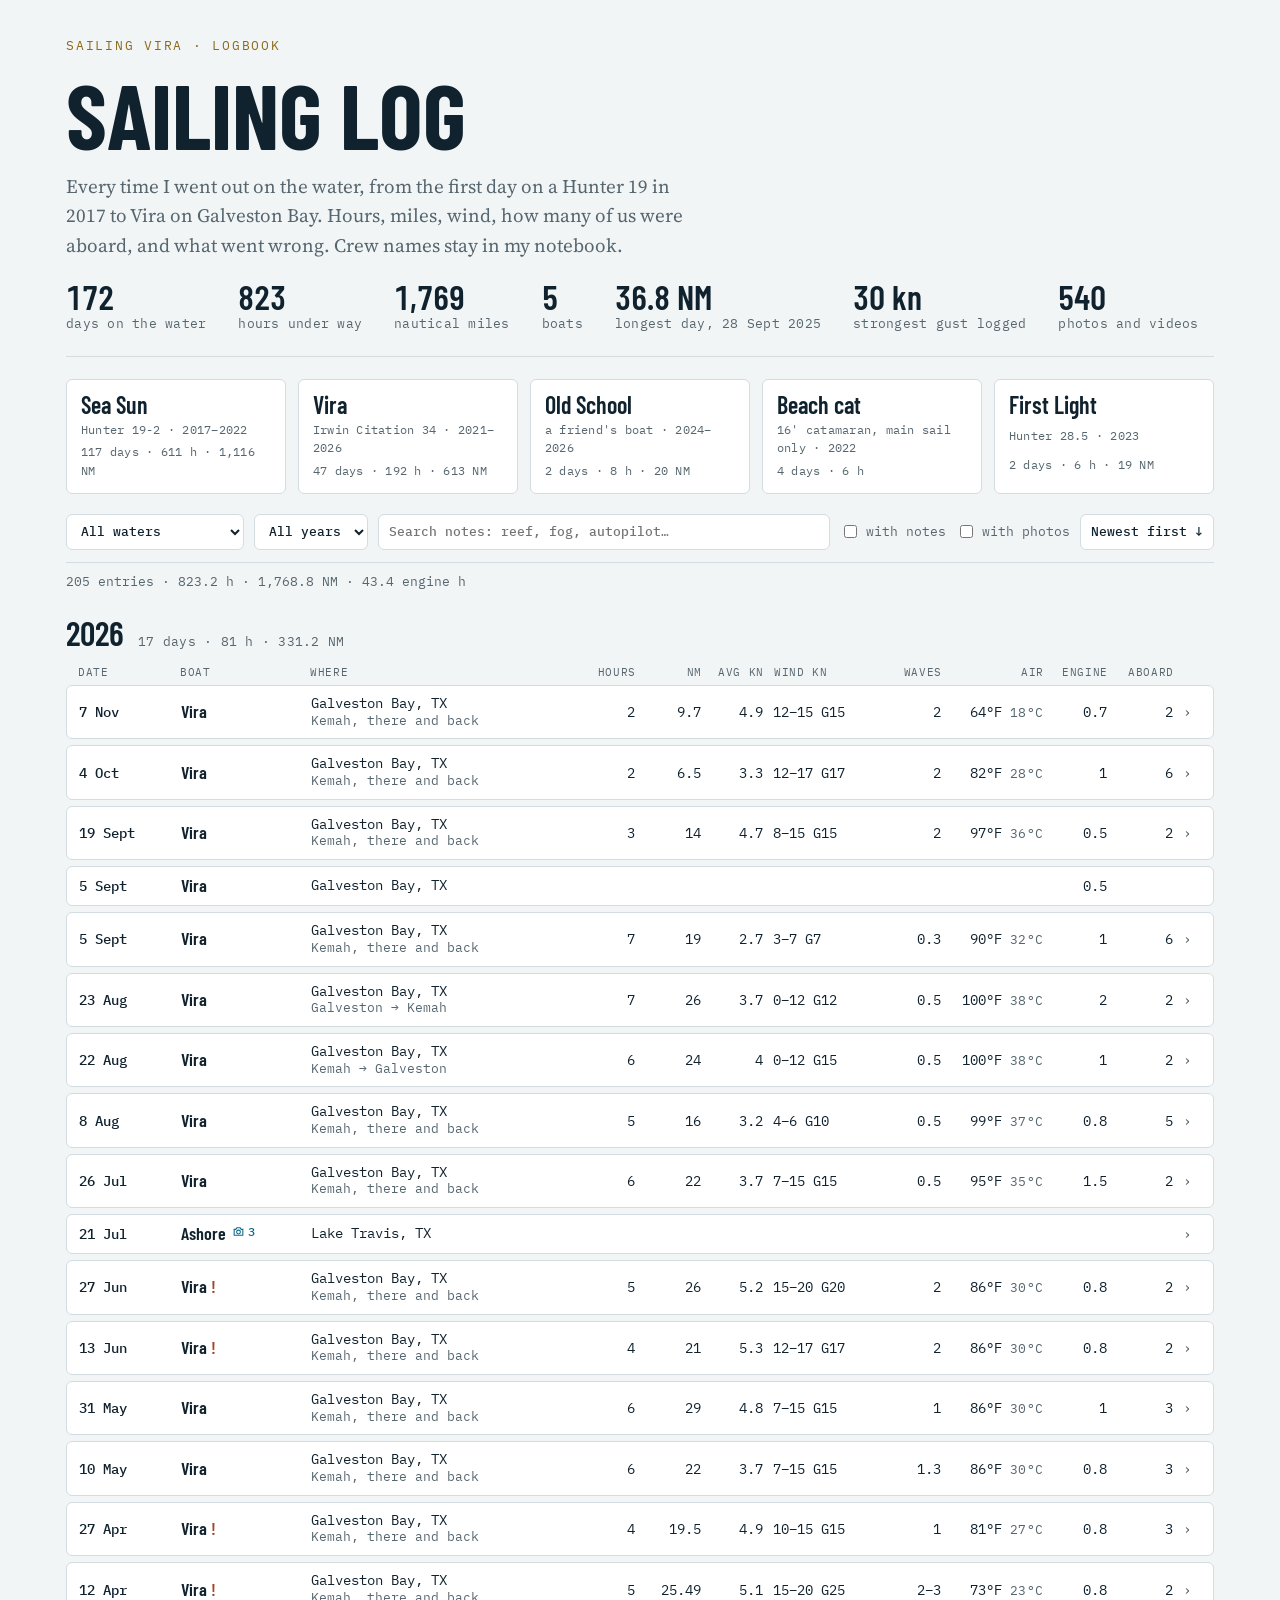
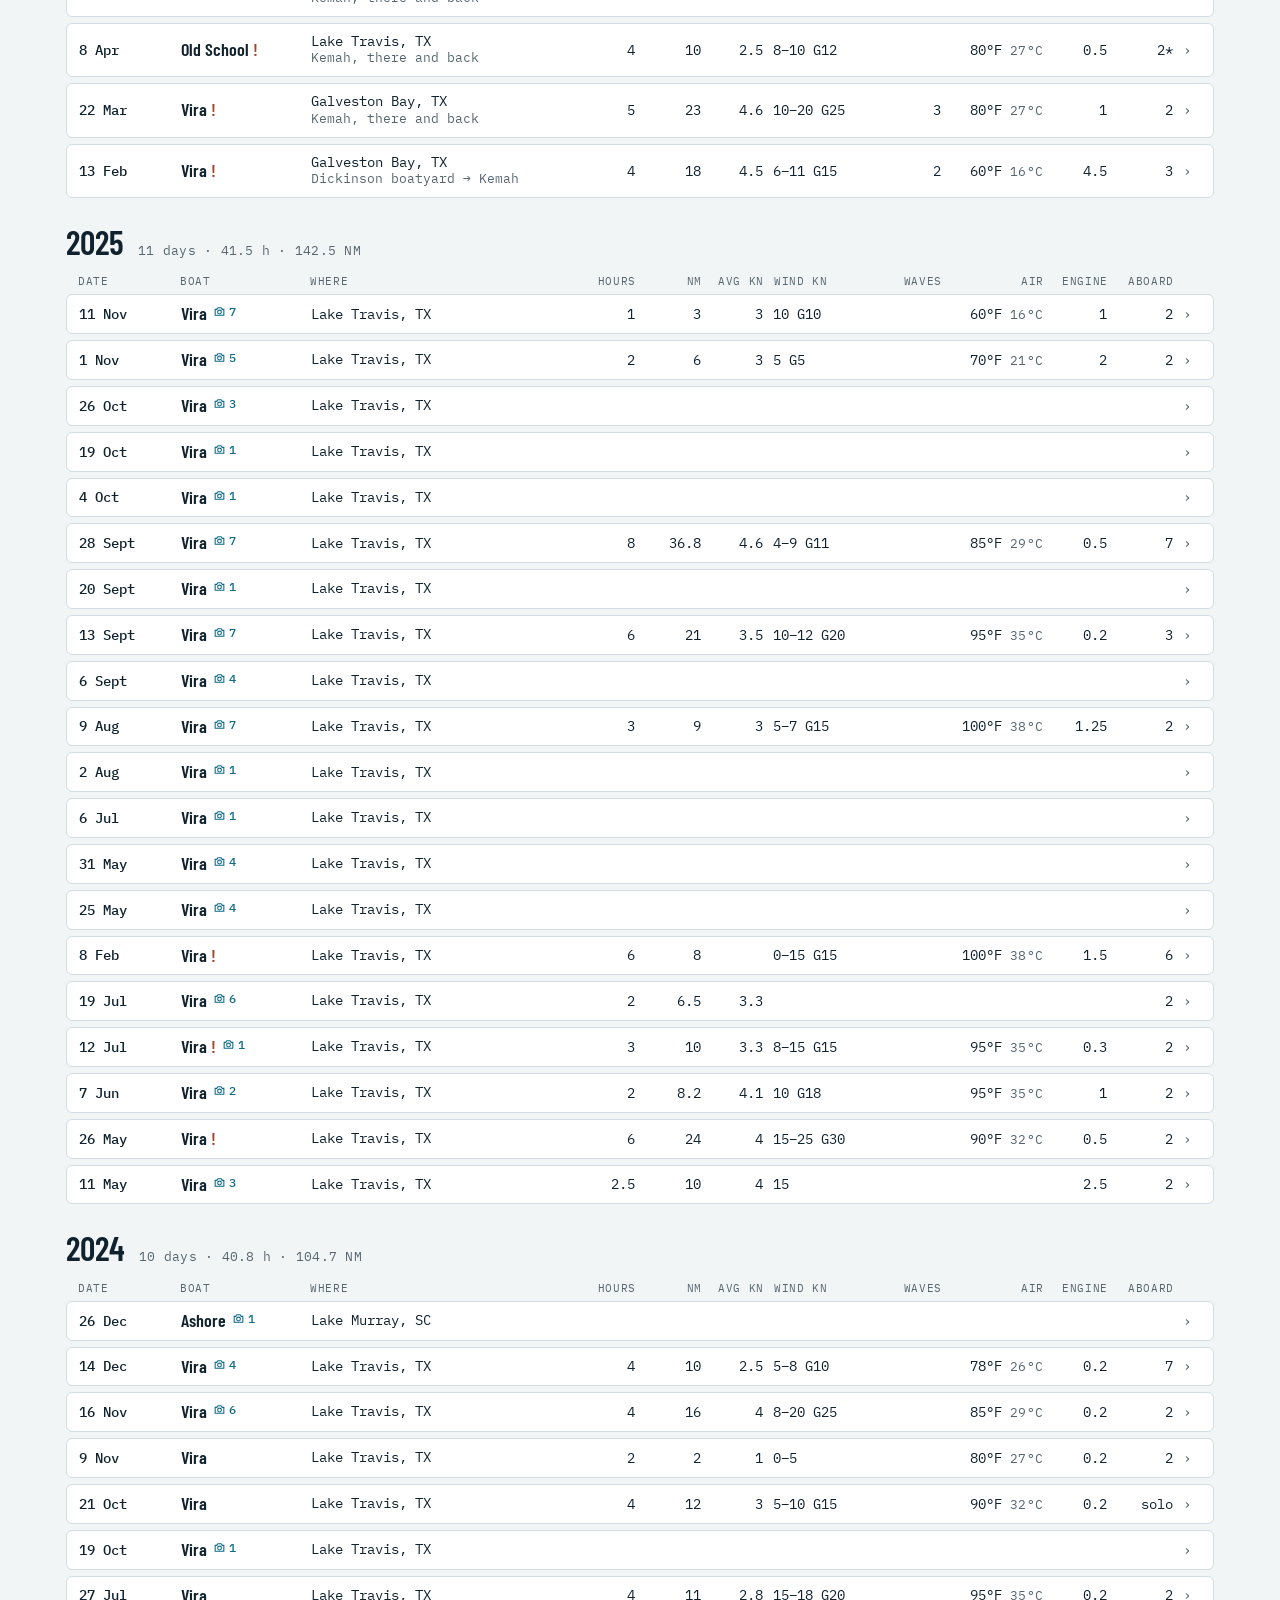
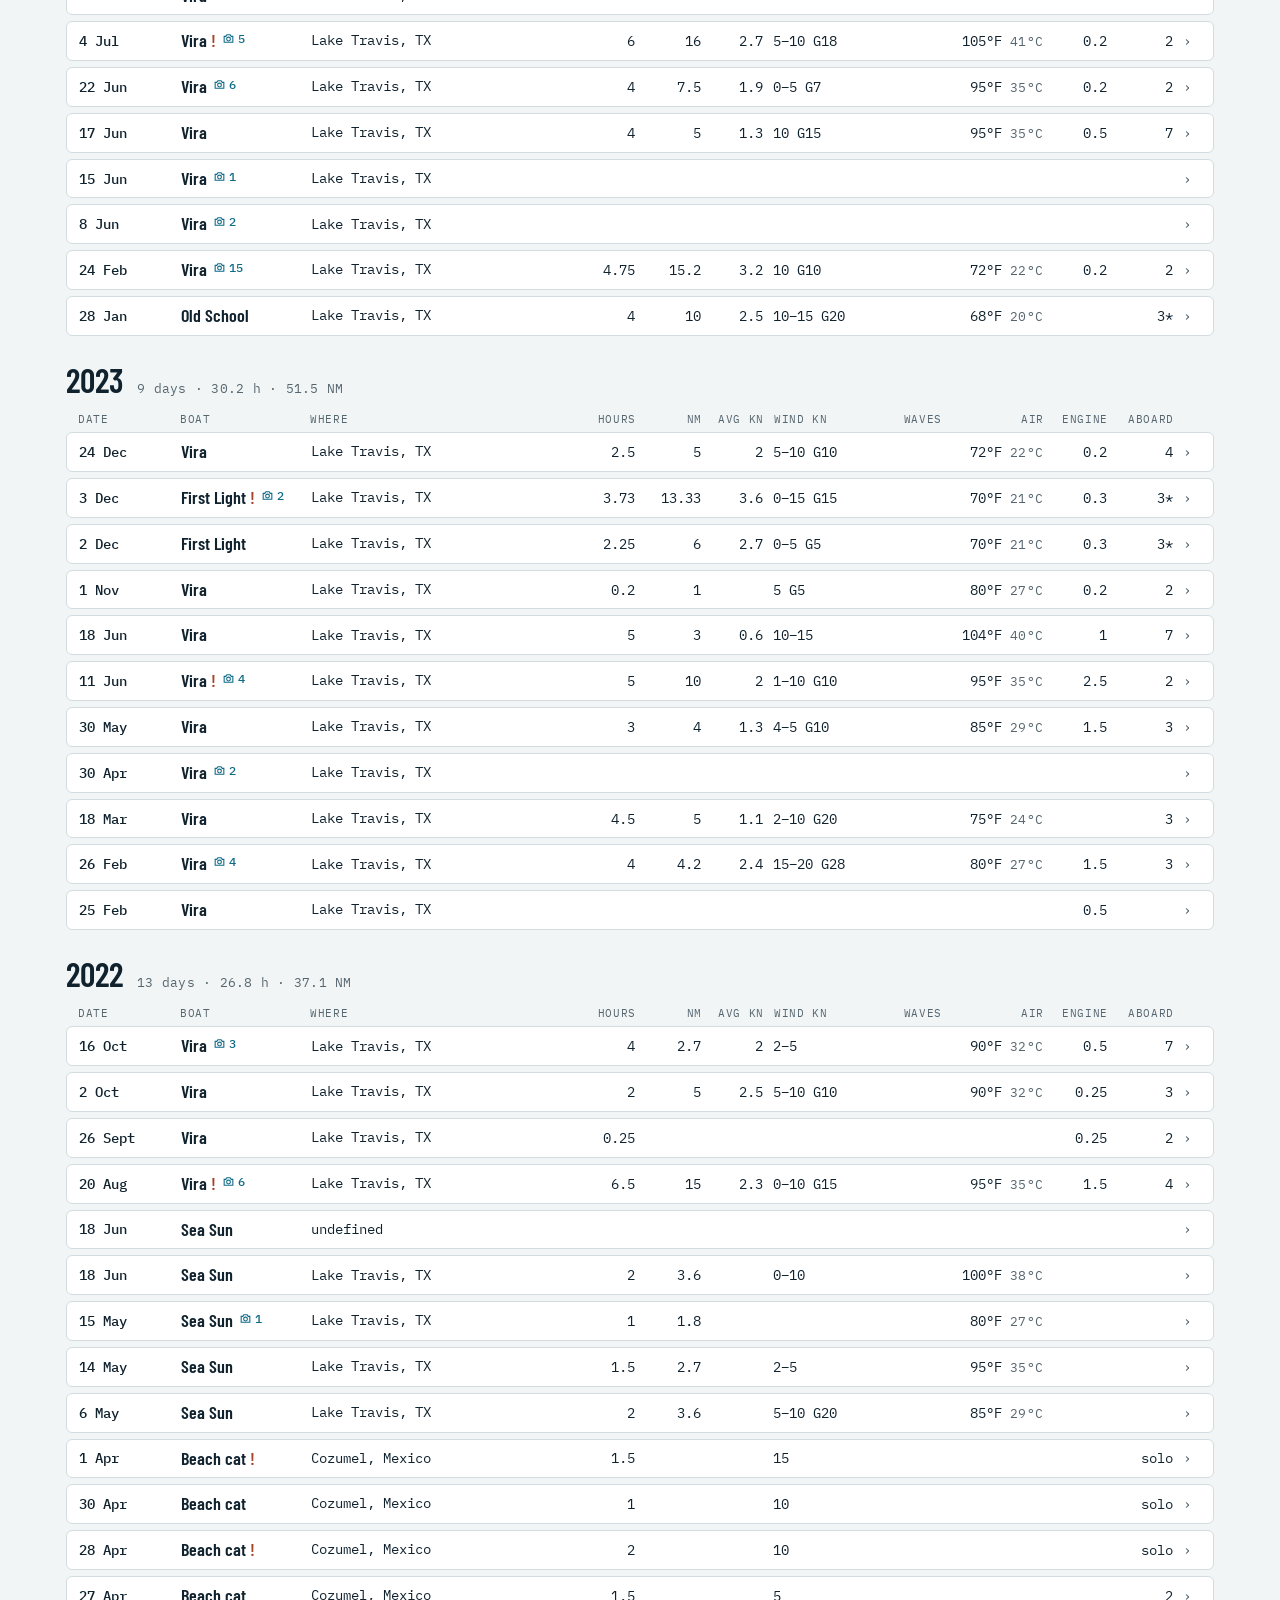
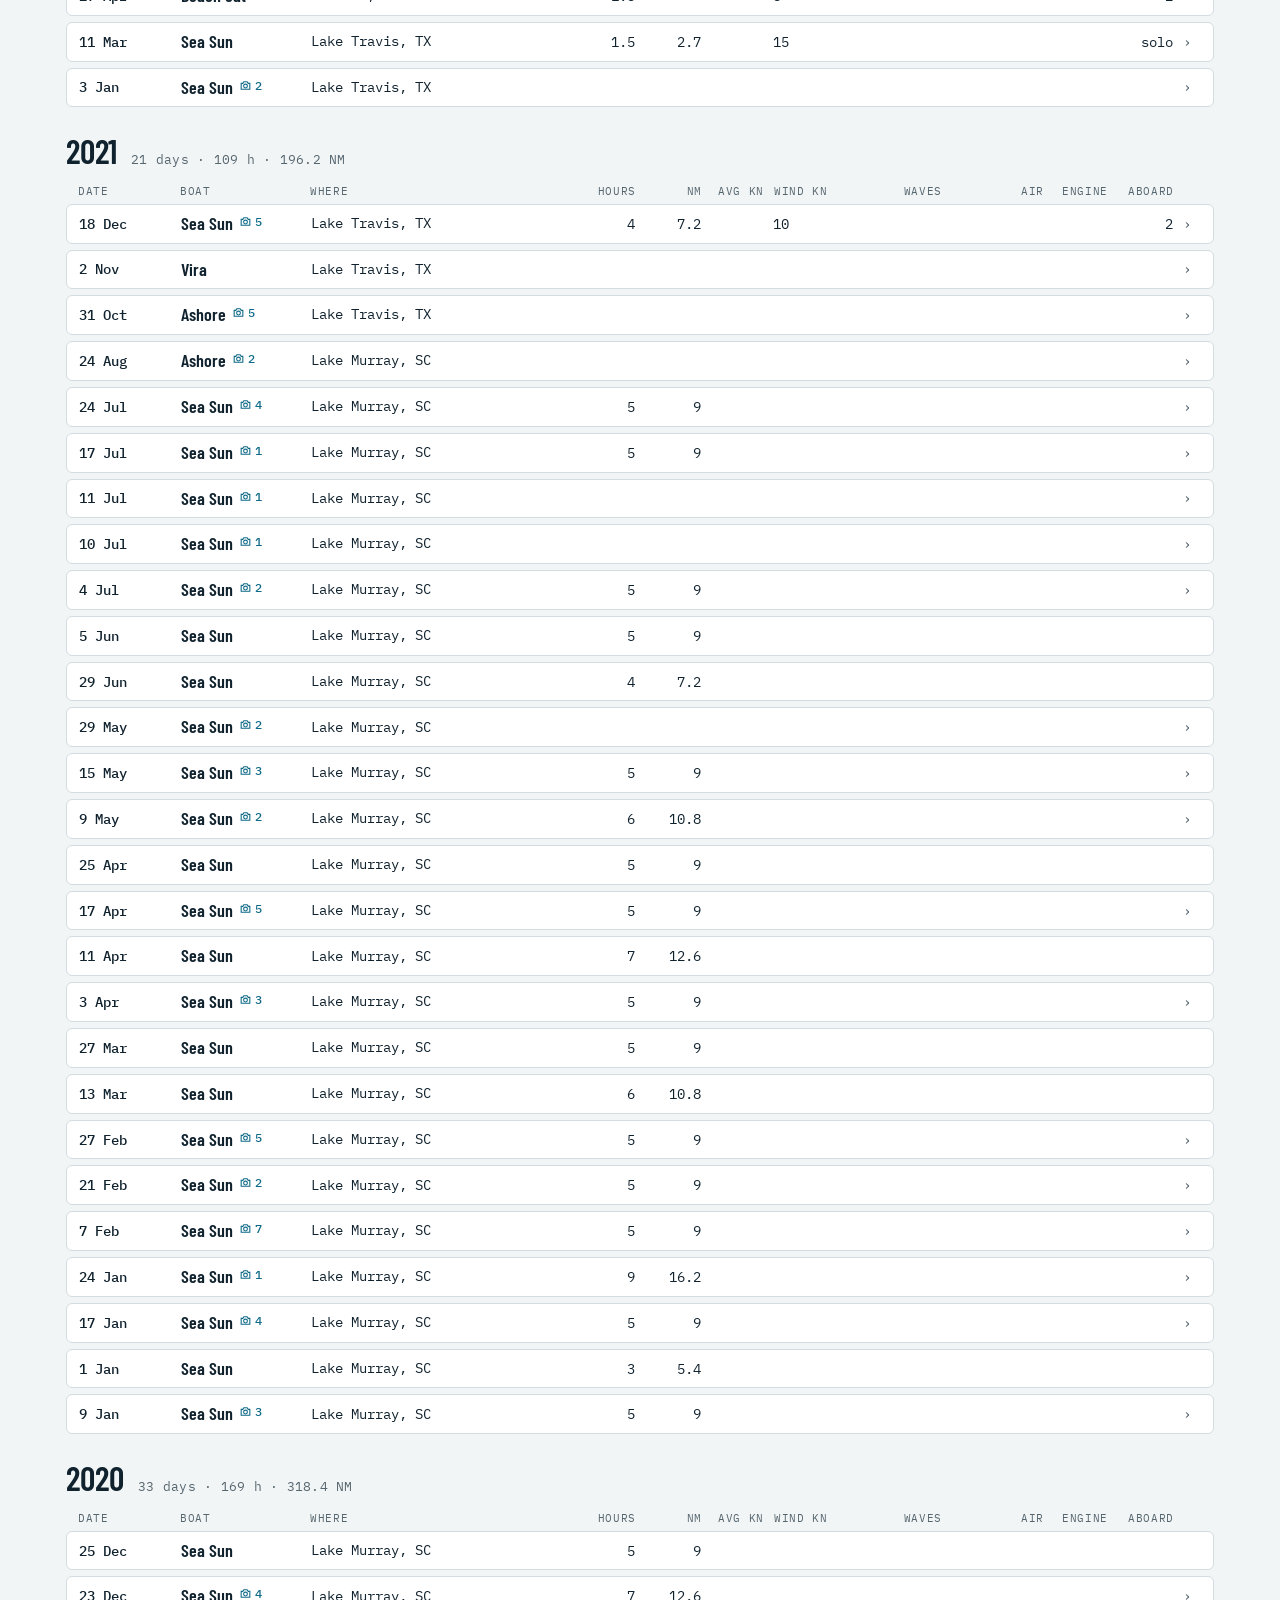
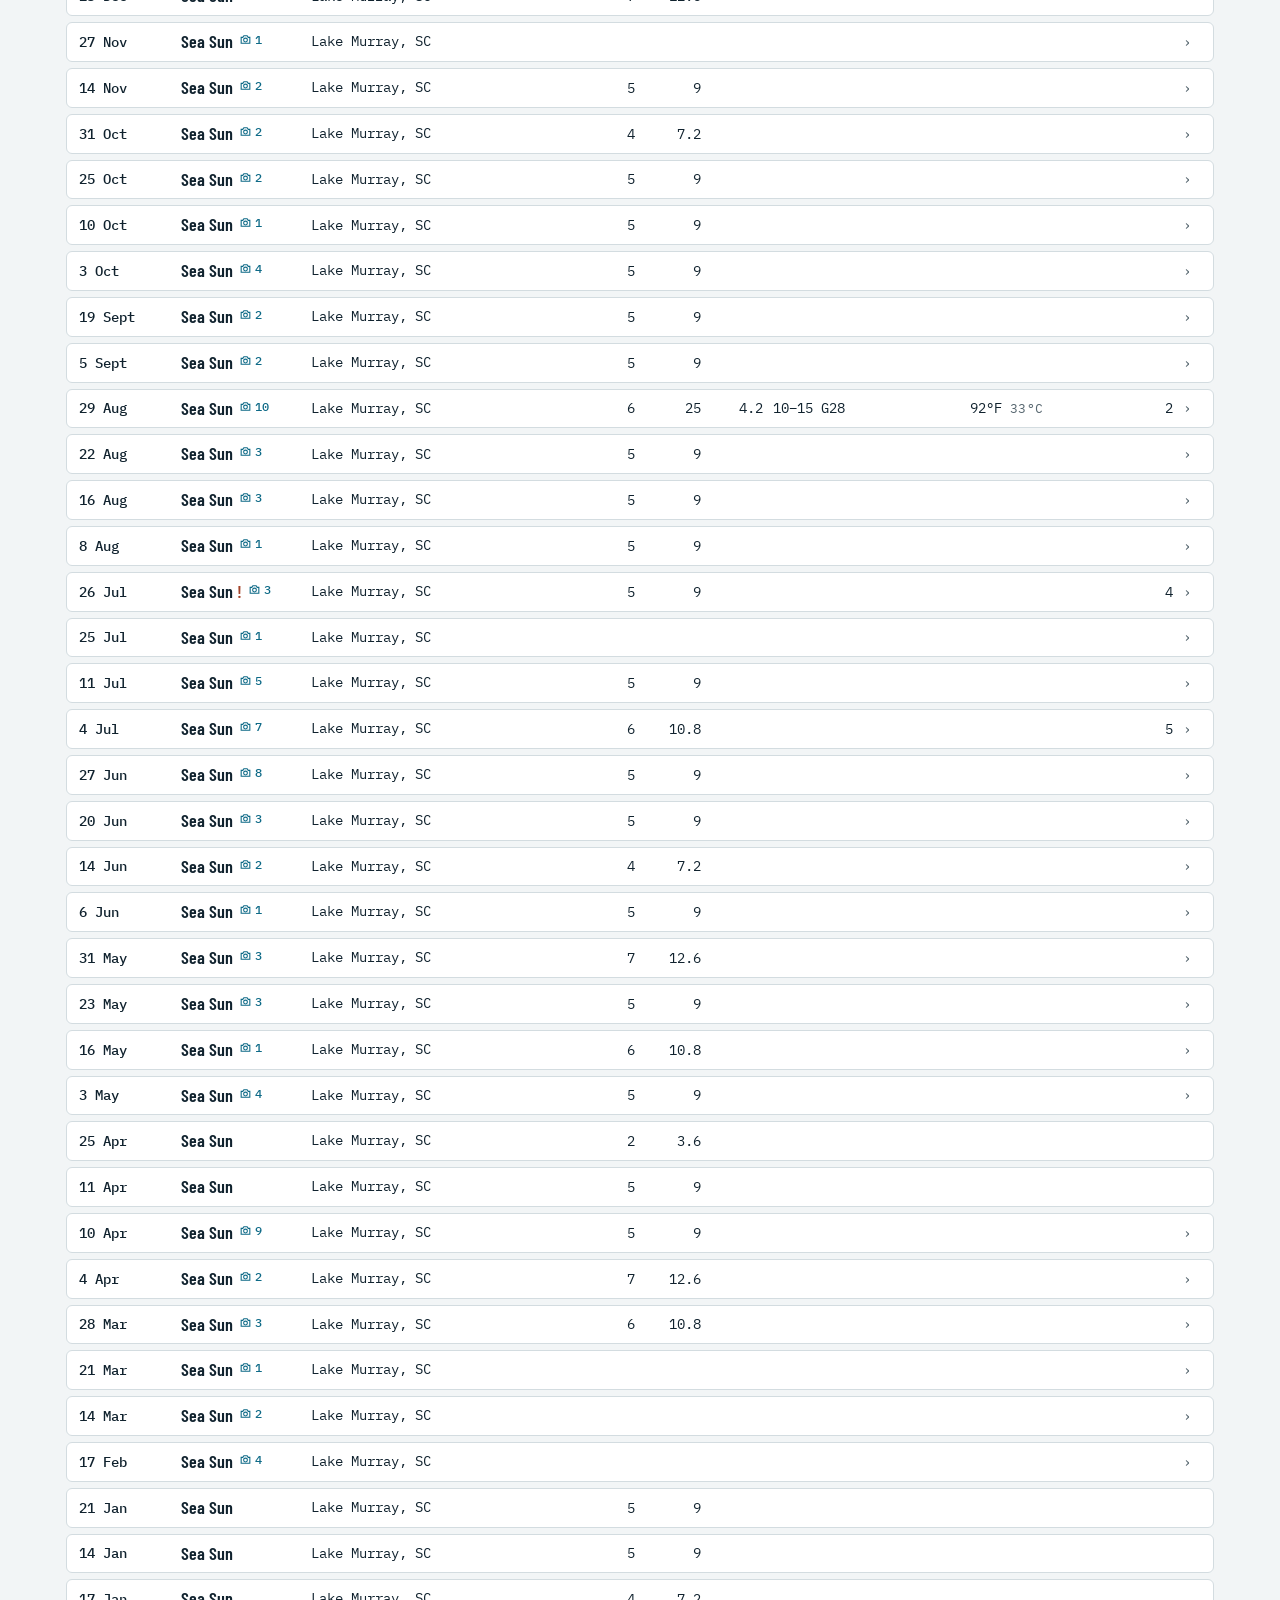
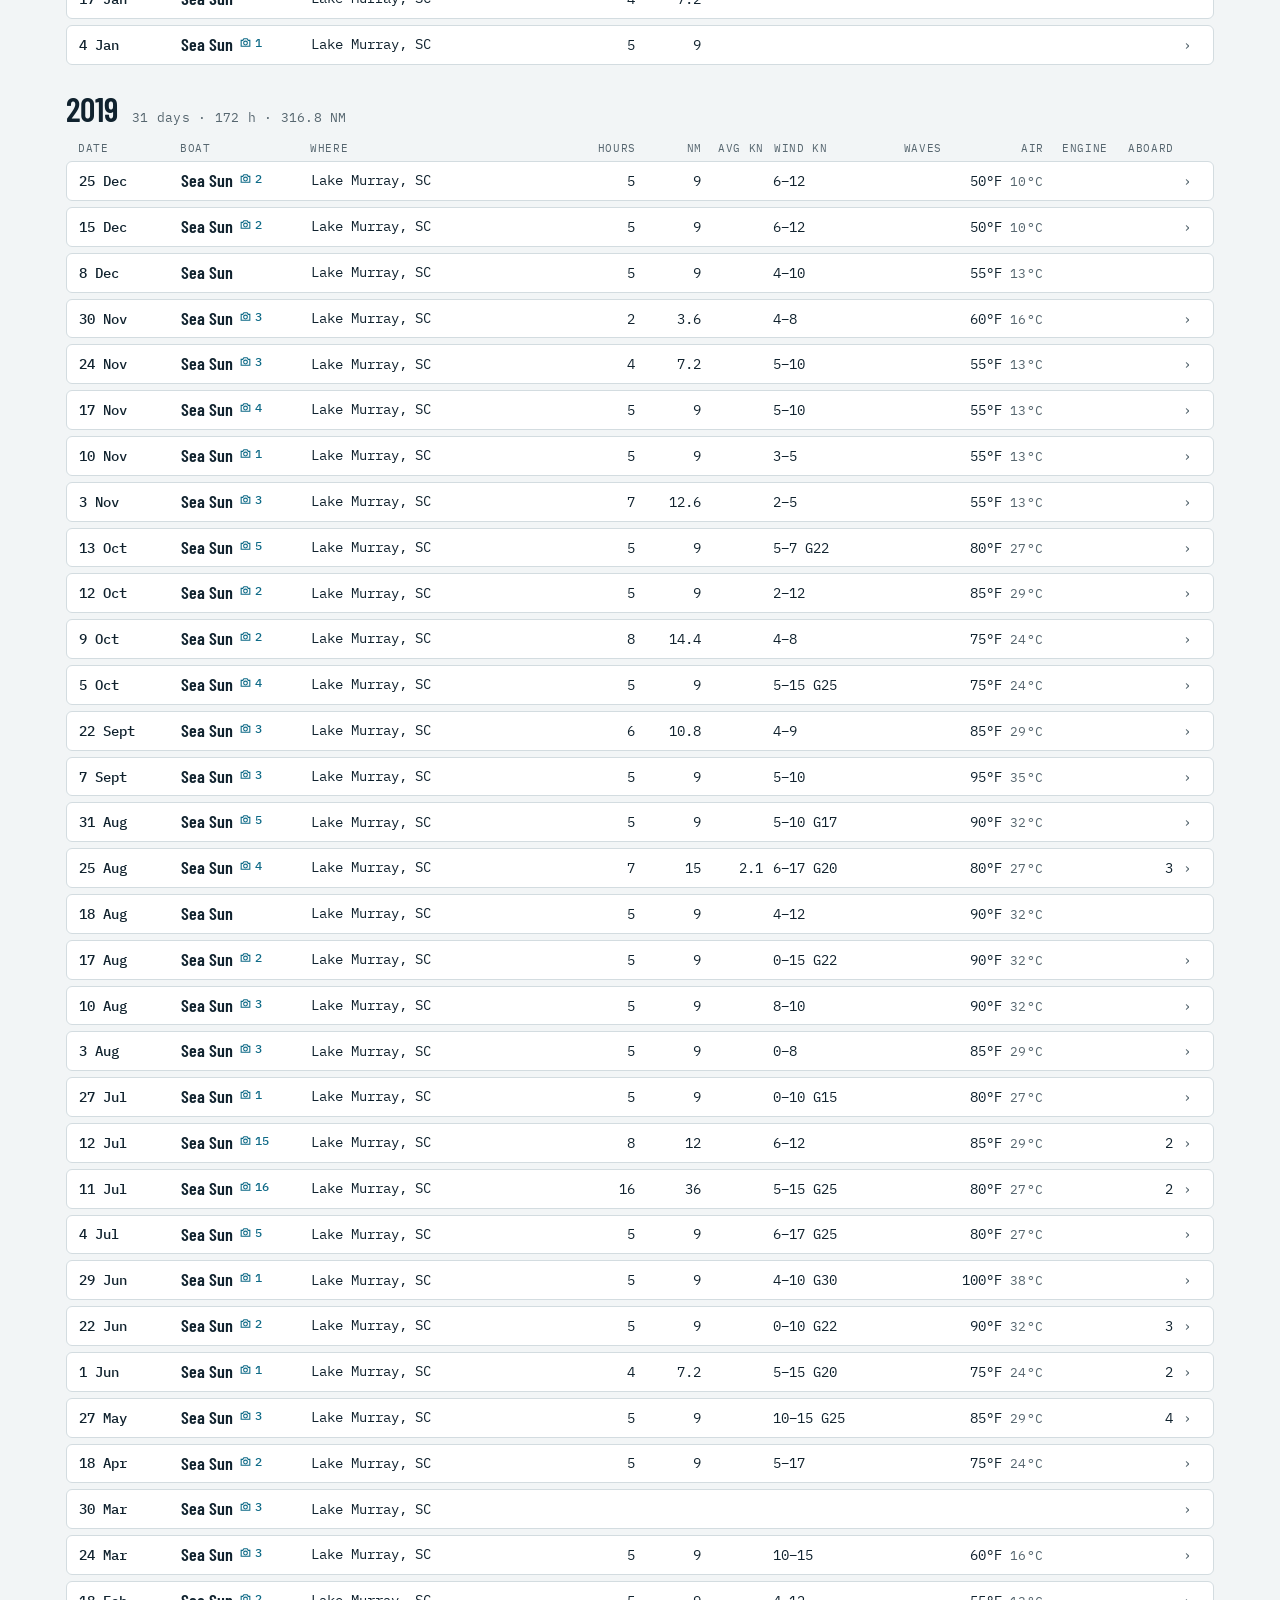
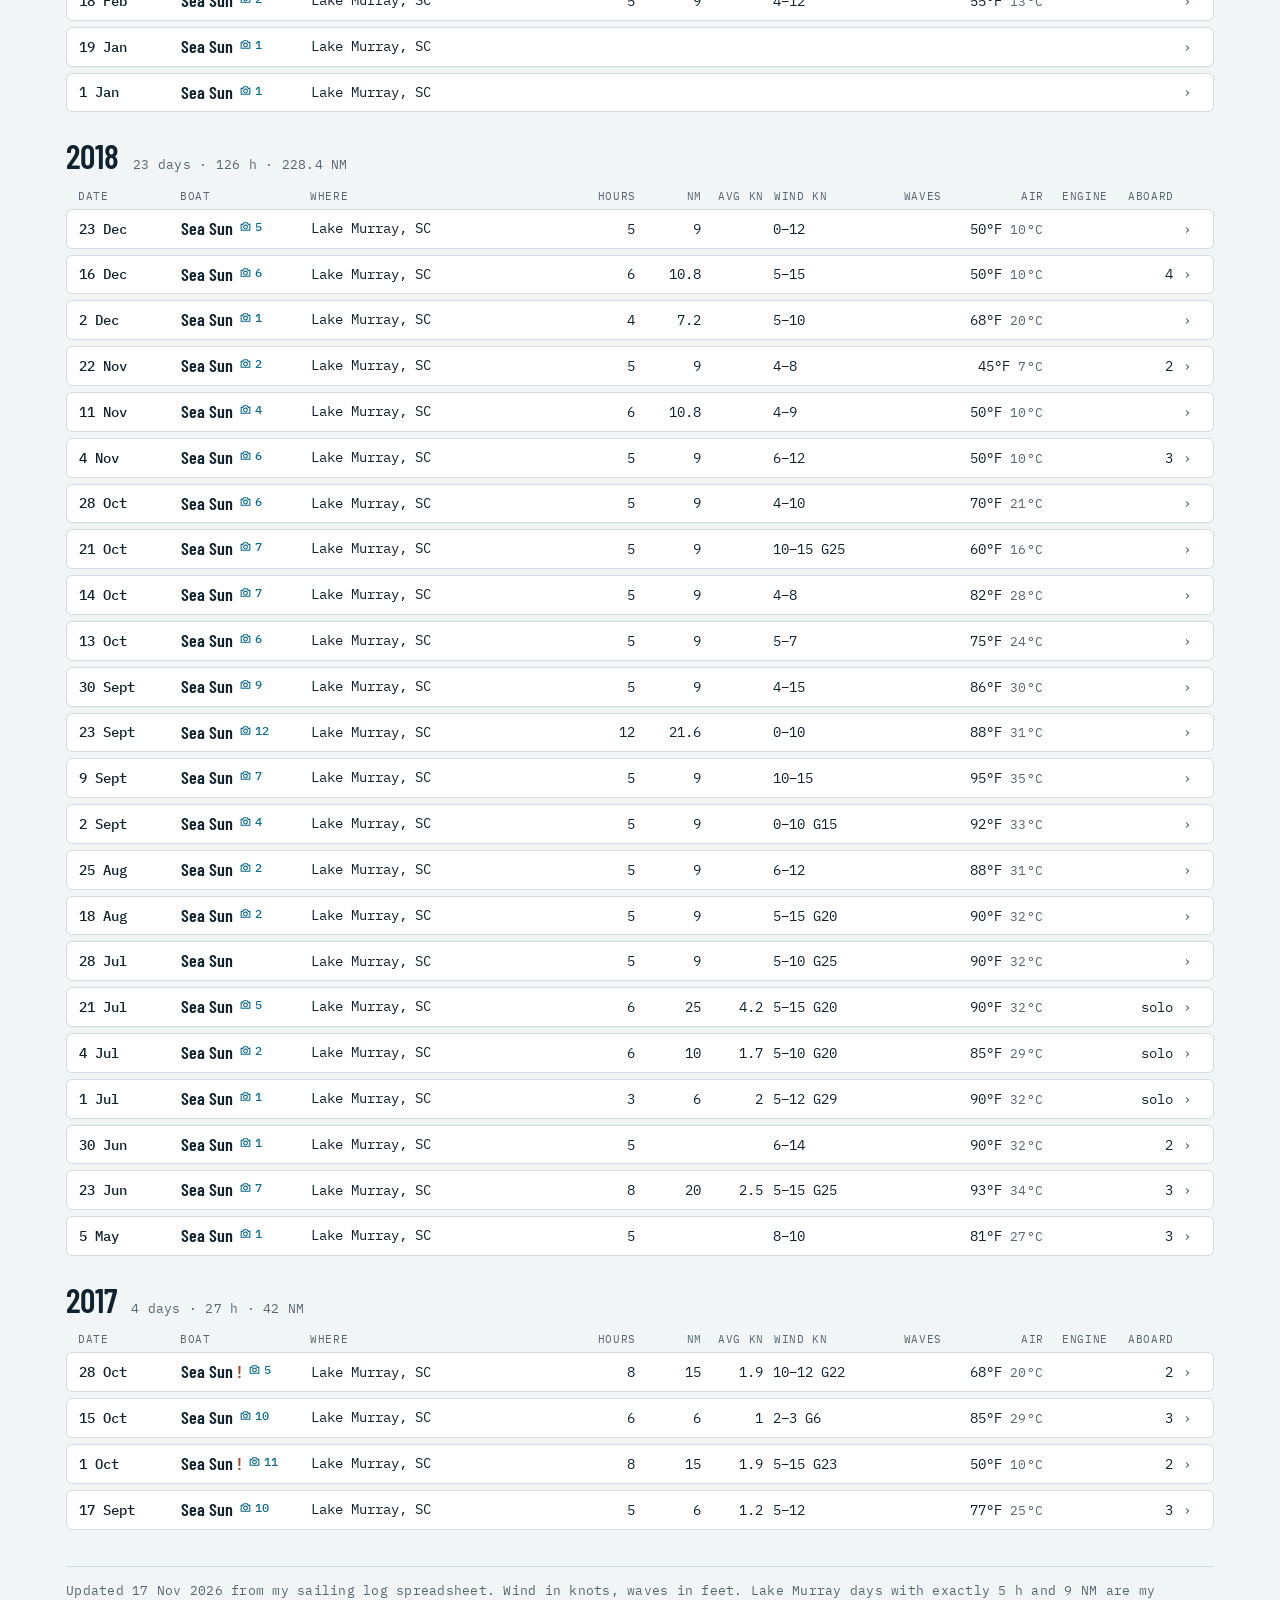
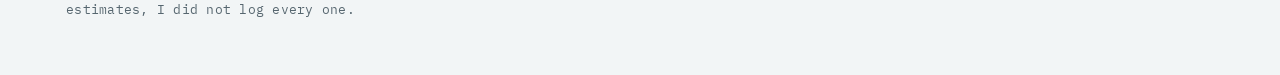
==== sailing-log/index.html @ 7688787b "Sailing log: Lake Travis album, photo days get the boat sailing there then, NOAA weather (in progres" ====
<!doctype html>
<html lang="en">
<head>
<meta charset="utf-8">
<meta name="viewport" content="width=device-width,initial-scale=1">
<meta name="robots" content="noindex">
<title>Sailing Log</title>
<meta name="description" content="Every time I went out on the water since 2017: hours, miles, wind, crew size and what happened.">
<link rel="preconnect" href="https://fonts.googleapis.com"><link rel="preconnect" href="https://fonts.gstatic.com" crossorigin>
<link rel="stylesheet" href="https://fonts.googleapis.com/css2?family=Barlow+Condensed:wght@500;600;700&family=Source+Serif+4:ital,opsz,wght@0,8..60,400;0,8..60,600;1,8..60,400&family=IBM+Plex+Mono:wght@400;500&display=swap">
<style>
:root{
  --bg:#F2F5F6; --paper:#FFFFFF; --ink:#10222E; --muted:#56666F; --line:#D3DCE0;
  --accent:#0E6A87; --brass:#8C6A1C; --warn:#A4442A; --shade:rgba(16,34,46,.06);
  --f-display:"Barlow Condensed","Roboto Condensed","Arial Narrow",system-ui,sans-serif;
  --f-body:"Source Serif 4",Georgia,"Times New Roman",serif;
  --f-mono:"IBM Plex Mono",ui-monospace,Menlo,Consolas,monospace;
}
@media (prefers-color-scheme:dark){:root:not([data-theme="light"]){
  --bg:#0B151B; --paper:#11202A; --ink:#E3EBEE; --muted:#93A4AD; --line:#243540;
  --accent:#62B9D6; --brass:#D2AE5A; --warn:#E08A6C; --shade:rgba(0,0,0,.3); color-scheme:dark}}
:root[data-theme="dark"]{
  --bg:#0B151B; --paper:#11202A; --ink:#E3EBEE; --muted:#93A4AD; --line:#243540;
  --accent:#62B9D6; --brass:#D2AE5A; --warn:#E08A6C; --shade:rgba(0,0,0,.3); color-scheme:dark}
*{box-sizing:border-box}
body{background:var(--bg);color:var(--ink);font-family:var(--f-body);font-size:17px;line-height:1.55;margin:0}
.wrap{max-width:1180px;margin:0 auto;padding:8px max(16px,env(safe-area-inset-right,0px)) 56px max(16px,env(safe-area-inset-left,0px))}
h1,h2,h3{font-family:var(--f-display);margin:0;line-height:1.05}
.mono{font-family:var(--f-mono);font-size:12.5px;letter-spacing:.02em;color:var(--muted);font-variant-numeric:tabular-nums}
.head{display:grid;gap:10px;padding-block:28px 22px;border-bottom:1px solid var(--line)}
.eyebrow{font-family:var(--f-mono);font-size:12.5px;letter-spacing:.14em;text-transform:uppercase;color:var(--brass)}
.head h1{font-size:clamp(48px,9vw,92px);font-weight:700;text-transform:uppercase}
.head p{margin:0;max-width:64ch;font-size:19px;color:var(--muted)}
.stats{display:flex;flex-wrap:wrap;gap:12px 32px;margin-top:10px}
.stats div{display:grid}
.stats b{font-family:var(--f-display);font-size:34px;font-weight:600;line-height:1;font-variant-numeric:tabular-nums}
.boats{display:grid;grid-template-columns:repeat(auto-fill,minmax(200px,1fr));gap:12px;padding-block:22px 6px}
.boat{all:unset;cursor:pointer;display:grid;gap:4px;background:var(--paper);border:1px solid var(--line);border-radius:6px;padding:12px 14px;transition:border-color .15s,box-shadow .15s}
.boat:hover{box-shadow:0 6px 18px var(--shade)}
.boat[aria-pressed="true"]{border-color:var(--accent);box-shadow:inset 0 0 0 1px var(--accent)}
.boat:focus-visible{outline:2px solid var(--accent);outline-offset:2px}
.boat h3{font-size:24px;font-weight:600}
.boat .mono{font-size:12px}
.filters{position:sticky;top:0;z-index:2;background:var(--bg);display:flex;flex-wrap:wrap;gap:8px 10px;align-items:center;padding:14px 0 12px;border-bottom:1px solid var(--line)}
.filters select,.filters input[type=search],.filters button{font:500 13px var(--f-mono);color:var(--ink);background:var(--paper);border:1px solid var(--line);border-radius:6px;padding:7px 10px;min-height:36px}
.filters input[type=search]{flex:1 1 180px;min-width:0}
.filters button{cursor:pointer}
.filters label{font:13px var(--f-mono);color:var(--muted);display:flex;gap:6px;align-items:center;cursor:pointer}
.shown{font:12.5px var(--f-mono);color:var(--muted);padding:10px 0 0}
.year{display:flex;flex-wrap:wrap;align-items:baseline;gap:4px 14px;padding:26px 0 8px}
.year h2{font-size:34px;font-weight:600}
/* rows: one grid for the header line and each entry */
.cols,.row>summary,.row>.sum{display:grid;grid-template-columns:92px 120px minmax(0,1.6fr) 52px 56px 52px 104px 54px 92px 54px 56px 18px;gap:10px;align-items:center}
.cols{font:11px var(--f-mono);letter-spacing:.06em;text-transform:uppercase;color:var(--muted);padding:6px 12px;position:sticky;top:63px;background:var(--bg);z-index:1}
.cols .n,.n{text-align:right;font-variant-numeric:tabular-nums}
.list{display:grid;gap:6px}
.row{background:var(--paper);border:1px solid var(--line);border-radius:6px}
.row>summary,.row>.sum{padding:9px 12px;font:14px var(--f-mono);list-style:none}
.row>summary{cursor:pointer}
.row>summary::-webkit-details-marker{display:none}
.row>summary:focus-visible{outline:2px solid var(--accent);outline-offset:-2px;border-radius:6px}
.row .d{color:var(--ink);font-weight:500}
.row .b{font-family:var(--f-display);font-size:18px;font-weight:600;line-height:1.1}
.row .w{color:var(--muted);font-size:13px;line-height:1.3;min-width:0}
.row .w span{display:block;color:var(--ink);font-size:13.5px}
.row .ic{color:var(--muted);transition:transform .15s}
.row[open] .ic{transform:rotate(90deg)}
.row .warn{color:var(--warn)}
.row .lbl{display:none}
.notes{padding:4px 16px 16px;display:grid;gap:12px;border-top:1px dashed var(--line);margin:0 12px}
.notes>div{display:grid;grid-template-columns:120px minmax(0,1fr);gap:12px}
.notes h4{margin:0;padding-top:3px;font:500 11.5px var(--f-mono);letter-spacing:.08em;text-transform:uppercase;color:var(--brass)}
.notes h4.pr{color:var(--warn)}
.notes p{margin:0;max-width:78ch;white-space:pre-line}
.notes .extra{font:13px var(--f-mono);color:var(--muted)}
.strip{display:grid;grid-template-columns:repeat(auto-fill,minmax(118px,1fr));gap:6px;max-width:900px}
.strip button{all:unset;cursor:zoom-in;position:relative;display:block;aspect-ratio:4/3;border-radius:4px;overflow:hidden;background:var(--line)}
.strip button:focus-visible{outline:2px solid var(--accent);outline-offset:2px}
.strip img{width:100%;height:100%;object-fit:cover;display:block;transition:transform .2s}
.strip button:hover img{transform:scale(1.04)}
.play{position:absolute;inset:auto auto 6px 6px;font:500 11px var(--f-mono);color:#fff;background:rgba(0,0,0,.6);border-radius:99px;padding:2px 7px}
.cam{display:inline-flex;align-items:center;gap:3px;margin-left:6px;font:500 11.5px var(--f-mono);color:var(--accent);vertical-align:2px}
.cam svg{width:13px;height:13px}
#lb{border:0;padding:0;max-width:100vw;max-height:100vh;width:100vw;height:100vh;background:rgba(5,12,16,.94);color:#E3EBEE}
#lb::backdrop{background:rgba(5,12,16,.94)}
#lb .fr{position:absolute;inset:0 0 56px;display:flex;align-items:center;justify-content:center;padding:12px}
#lb img{max-width:100%;max-height:100%;object-fit:contain;border-radius:3px}
#lb .bar{position:absolute;left:0;right:0;bottom:0;height:56px;display:flex;align-items:center;justify-content:space-between;gap:12px;padding:0 16px;font:13px var(--f-mono)}
#lb .bar a{color:#62B9D6}
#lb button{font:500 22px var(--f-mono);color:#E3EBEE;background:rgba(255,255,255,.08);border:1px solid rgba(255,255,255,.18);border-radius:99px;width:44px;height:44px;cursor:pointer}
#lb .nav{position:absolute;top:50%;transform:translateY(-50%)}
#lb .prev{left:12px}#lb .next{right:12px}
#lb .x{position:absolute;top:12px;right:12px}
#lb .vid{position:absolute;font:500 15px var(--f-mono);background:rgba(0,0,0,.65);color:#fff;padding:10px 16px;border-radius:99px;text-decoration:none}
@media (max-width:640px){#lb .nav{top:auto;bottom:6px;transform:none}#lb .prev{left:8px}#lb .next{right:8px}#lb .bar{justify-content:center;flex-direction:column;gap:2px;padding:0 60px;text-align:center}}
.empty{padding:40px 0;color:var(--muted);font-style:italic}
.foot{margin-top:36px;padding-top:14px;border-top:1px solid var(--line)}
@media (max-width:1000px){
  .cols{display:none}
  .filters{position:static}
  .row>summary,.row>.sum{grid-template-columns:auto 1fr auto;grid-template-areas:"d b ic" "w w w" "s s s";gap:4px 12px}
  .row .d{grid-area:d}.row .b{grid-area:b}.row .ic{grid-area:ic}.row .w{grid-area:w}
  .row .n,.row .x{display:inline-flex;gap:5px;align-items:baseline;text-align:left}
  .row .stat{grid-area:s;display:flex;flex-wrap:wrap;gap:4px 16px}
  .row .lbl{display:inline;font-size:11px;color:var(--muted);text-transform:uppercase;letter-spacing:.05em}
  .row .stat>*:empty{display:none}
  .notes{margin:0 10px;padding:4px 4px 14px}
  .notes>div{grid-template-columns:minmax(0,1fr);gap:2px}
}
@media (min-width:1001px){.row .stat{display:contents}}
</style>
</head>
<body>
<div class="wrap">
  <header class="head">
    <span class="eyebrow">Sailing Vira · Logbook</span>
    <h1>Sailing log</h1>
    <p>Every time I went out on the water, from the first day on a Hunter 19 in 2017 to Vira on Galveston Bay. Hours, miles, wind, how many of us were aboard, and what went wrong. Crew names stay in my notebook.</p>
    <div class="stats" id="stats"></div>
  </header>
  <section class="boats" id="boats" aria-label="Boats"></section>
  <div class="filters" role="search">
    <select id="f-water" aria-label="Water"></select>
    <select id="f-year" aria-label="Year"></select>
    <input id="f-q" type="search" placeholder="Search notes: reef, fog, autopilot…" aria-label="Search notes">
    <label><input id="f-notes" type="checkbox"> with notes</label>
    <label><input id="f-photos" type="checkbox"> with photos</label>
    <button id="f-order" type="button" aria-label="Change order">Newest first ↓</button>
  </div>
  <div class="shown" id="shown" aria-live="polite"></div>
  <main id="log"></main>
  <dialog id="lb" aria-label="Photo viewer"><div class="fr"><img id="lb-img" alt=""><a id="lb-vid" class="vid" target="_blank" rel="noopener" hidden>▶ Play video in Google Photos</a></div>
    <button class="nav prev" id="lb-prev" type="button" aria-label="Previous photo">‹</button><button class="nav next" id="lb-next" type="button" aria-label="Next photo">›</button>
    <button class="x" id="lb-x" type="button" aria-label="Close">×</button>
    <div class="bar"><span id="lb-cap"></span><a id="lb-link" target="_blank" rel="noopener">Open in Google Photos</a></div></dialog>
  <footer class="foot mono">Updated 17 Nov 2026 from my sailing log spreadsheet. Wind in knots, waves in feet. Lake Murray days with exactly 5 h and 9 NM are my estimates, I did not log every one.</footer>
</div>
<script>
const LOG = [{"date":"2017-09-17","boat":"Sea Sun","model":"Hunter 19-2","water":"Lake Murray, SC","hours":5.0,"nm":6.0,"avg":1.2,"wind_min":5.0,"wind_max":12.0,"temp_f":77,"temp_c":25,"aboard":3,"role":"skipper","weather":"Partly cloudy","sail":"first get on a water, first experience on boat ramp. good funny day.","photos":[["https://lh3.googleusercontent.com/pw/AP1GczPyGXlczBss0MX7GcaVYidjsfinKnSy9xTJ-DT8gpf61UCMBmaEN6eQ3GvXRDPSgcSTp18TneCx2AKIxqylNG0nE4qUNDjTmQQqj86S4HErs48Yd-ph",4032,3024,"https://photos.google.com/share/AF1QipOehH7AtbuNu1kdq-wOK5O3WMDej3HcrV26aa9YfnZSjvcqm-EiJ-j3xaQ_Ce8kYA/photo/AF1QipOGTcVKF72dYga2Tmi2iIf8aXt0uAOZdRMb_GKM?key=QkYtc0lQMDdYSHNnTnpudnlaa3F2dGhnTXVXYi1B",0],["https://lh3.googleusercontent.com/pw/AP1GczM7q-YOZlsNEJjFkdCzlksRY-GcelbHZ8TGNewMAKaC9ptvLa2oyTTI-CyQVtV0TNui3UDSOWkd8w6Koebd-bbCZ39mMpJd7cv0Pp3eb13i-4jY6vRj",4032,3024,"https://photos.google.com/share/AF1QipOehH7AtbuNu1kdq-wOK5O3WMDej3HcrV26aa9YfnZSjvcqm-EiJ-j3xaQ_Ce8kYA/photo/AF1QipN54Z1YRkJoi42mTngM8AvZRu5ACUoGz1zNgoa7?key=QkYtc0lQMDdYSHNnTnpudnlaa3F2dGhnTXVXYi1B",0],["https://lh3.googleusercontent.com/pw/AP1GczOJN_r70Vya4-vSZZWhUI4kUFIM_IBYXSGj9ZLN2S5UqOMPo_wyCT0S1ISvd75pFKFgiSKGU__566iYYCochlU39OnaJeoIIgVw5IjjvkeV1McsZVVz",4032,3024,"https://photos.google.com/share/AF1QipOehH7AtbuNu1kdq-wOK5O3WMDej3HcrV26aa9YfnZSjvcqm-EiJ-j3xaQ_Ce8kYA/photo/AF1QipPVNzSYoJfZudA0RDxRNvhrY5QrEBCLfr1xIRRq?key=QkYtc0lQMDdYSHNnTnpudnlaa3F2dGhnTXVXYi1B",0],["https://lh3.googleusercontent.com/pw/AP1GczOALxHCeoxiwirST-qH26dchpSXKHqc5693i9GjmF9XiUPv9QxqV5NE7pX62nk19uf26E6r87yUHBB1d6eRF6Z9nDLqlKq-jcmzfhCGba0NfRWULrS8",4032,3024,"https://photos.google.com/share/AF1QipOehH7AtbuNu1kdq-wOK5O3WMDej3HcrV26aa9YfnZSjvcqm-EiJ-j3xaQ_Ce8kYA/photo/AF1QipO1vtzGTVbGGQPguU0KUqgmgHrNmvQEFs6Xcjc5?key=QkYtc0lQMDdYSHNnTnpudnlaa3F2dGhnTXVXYi1B",0],["https://lh3.googleusercontent.com/pw/AP1GczM0tEL0QipZBNI2rlh7img5cA-yNMFGP8_3t_GGJnkieyeT8wm6YzJ4TxNnIlgQlvt2JcX3Lj-1_Ld5Xp_oiHoMP237DoWkNbTSXa6vLpYcCwtK7uK9",4032,3024,"https://photos.google.com/share/AF1QipOehH7AtbuNu1kdq-wOK5O3WMDej3HcrV26aa9YfnZSjvcqm-EiJ-j3xaQ_Ce8kYA/photo/AF1QipNly6ZuAL9x-C5PakWGpEgu8EPTEyPXEhyOyCii?key=QkYtc0lQMDdYSHNnTnpudnlaa3F2dGhnTXVXYi1B",0],["https://lh3.googleusercontent.com/pw/AP1GczNyrPos5j48v1SiZYkHmRgXbUbfDTE-BYyKm8aRYQpb1STQhR6SpjBlDEsc1-eH_0q6DZvdUzQexn4K8-61bP96A8VGzCwBr8fFBWblJ9XgVJPs6f--",4032,3024,"https://photos.google.com/share/AF1QipOehH7AtbuNu1kdq-wOK5O3WMDej3HcrV26aa9YfnZSjvcqm-EiJ-j3xaQ_Ce8kYA/photo/AF1QipM7NuLNCUd_XYlAaYSE7XFWaZwuxkhQm9BsrsAl?key=QkYtc0lQMDdYSHNnTnpudnlaa3F2dGhnTXVXYi1B",0],["https://lh3.googleusercontent.com/pw/AP1GczPzqO-lLD6-UHJwNjK1fBEsLyVUxHEwcl4c6ddhNMBPY6Uz2vURAQkAOvH73xcd3Wl0R2wmZhUnv3Ep3Nt3kY_nnKQzjlhEAtDkYEUk8GwucUMlP6U8",4032,3024,"https://photos.google.com/share/AF1QipOehH7AtbuNu1kdq-wOK5O3WMDej3HcrV26aa9YfnZSjvcqm-EiJ-j3xaQ_Ce8kYA/photo/AF1QipPM4x3YmUk4ilRtMMvrf8wYYfax7NX_h627krgw?key=QkYtc0lQMDdYSHNnTnpudnlaa3F2dGhnTXVXYi1B",0],["https://lh3.googleusercontent.com/pw/AP1GczPcok0l3Cc3bqTyX3hAXNqLyW2kH4ahV4C3qii-EzZHFxuiZ4WQ2V51aaMQu1gUNReSENknydOUoIpauGPUlySQkeFxQdyY5HV_zvOvIR2wQQUQTkUk",4032,3024,"https://photos.google.com/share/AF1QipOehH7AtbuNu1kdq-wOK5O3WMDej3HcrV26aa9YfnZSjvcqm-EiJ-j3xaQ_Ce8kYA/photo/AF1QipPY02tm7JdbmjQenMYFSrbpGwUuvTJc2SW-kQAL?key=QkYtc0lQMDdYSHNnTnpudnlaa3F2dGhnTXVXYi1B",0],["https://lh3.googleusercontent.com/pw/AP1GczO0HENXmXCm_DjkYj1tr4k4AHpVhjqE4m8DOkdZ6puiA9u_pmLUMER8hWjEihgR8OeFNe3vaSQXXN4ivH-0QBuMlmAW6sAs81W2Xn9dnxES9vOMd49c",4032,3024,"https://photos.google.com/share/AF1QipOehH7AtbuNu1kdq-wOK5O3WMDej3HcrV26aa9YfnZSjvcqm-EiJ-j3xaQ_Ce8kYA/photo/AF1QipM-ajpnBiiWJsM8kNIB3GsfoO5j7oZIYCPKoPSY?key=QkYtc0lQMDdYSHNnTnpudnlaa3F2dGhnTXVXYi1B",0],["https://lh3.googleusercontent.com/pw/AP1GczMXWI5oYq8QwM90jna_itmwRdqaiVdahJxN1ol9WuwzuEwRrs36IN10f3SiMX5fMeIhOx9cAM73KigsHlG2YoLaLWEfnVbNDlh6or-FWvsW6IUzF6Sr",4032,3024,"https://photos.google.com/share/AF1QipOehH7AtbuNu1kdq-wOK5O3WMDej3HcrV26aa9YfnZSjvcqm-EiJ-j3xaQ_Ce8kYA/photo/AF1QipPLoDU4PXDPaB-pMvfYXWDxqgR7t1a-Lt9folXs?key=QkYtc0lQMDdYSHNnTnpudnlaa3F2dGhnTXVXYi1B",0]]},{"date":"2017-10-01","boat":"Sea Sun","model":"Hunter 19-2","water":"Lake Murray, SC","hours":8.0,"nm":15.0,"avg":1.88,"wind_min":5.0,"wind_max":15.0,"gust":23.0,"temp_f":50,"temp_c":10,"aboard":2,"role":"skipper","weather":"Windy, little cloudy","sail":"Get experience with squalls when get over Goat Island.","problems":"Almost knocked down when get out of Goat Island shadow.","photos":[["https://lh3.googleusercontent.com/pw/AP1GczP8WtPe4JHgjJkHmyvhGCtnpqk9USRxp32ZgiyO4qNJEr2lJWrOykWSn1Kgn95C7V-dZtasrMNBGsp-8JyRqENiOzlYDG3zCVfn58w3jdjr1t4awOAy",4032,3024,"https://photos.google.com/share/AF1QipOehH7AtbuNu1kdq-wOK5O3WMDej3HcrV26aa9YfnZSjvcqm-EiJ-j3xaQ_Ce8kYA/photo/AF1QipNFfJfCE7krTobJZ8FBbtEBf7skN2cHFyRjHQuZ?key=QkYtc0lQMDdYSHNnTnpudnlaa3F2dGhnTXVXYi1B",0],["https://lh3.googleusercontent.com/pw/AP1GczPKp1lfACL9R_X1IqEgLLhgPZ60vteX65x3QNDdRXbvaBmhgr3u_94NAwjHi3rjl_iIZZedQqgh7rc_7JafohBcd-8tRypogdh1-auJrInTK7HHpY7O",4032,3024,"https://photos.google.com/share/AF1QipOehH7AtbuNu1kdq-wOK5O3WMDej3HcrV26aa9YfnZSjvcqm-EiJ-j3xaQ_Ce8kYA/photo/AF1QipO8a4fEXDWTBec823x8wbXZNXBaUO-7DTZcgzEn?key=QkYtc0lQMDdYSHNnTnpudnlaa3F2dGhnTXVXYi1B",0],["https://lh3.googleusercontent.com/pw/AP1GczMoDjYPppaT6OIRjOn184feGXzxhhugm0clq2SXSfG4xQ6RIXOfG0V4TkWgNPats8aOCeutU0_5wpoxvF2_Kn7KtoqxqIIJKST07jYSKFbzC7Rbu3Tq",4032,3024,"https://photos.google.com/share/AF1QipOehH7AtbuNu1kdq-wOK5O3WMDej3HcrV26aa9YfnZSjvcqm-EiJ-j3xaQ_Ce8kYA/photo/AF1QipMYU3x2CSB0pbHgJtwc4oqoZiiwRHQuuxHKfpUo?key=QkYtc0lQMDdYSHNnTnpudnlaa3F2dGhnTXVXYi1B",0],["https://lh3.googleusercontent.com/pw/AP1GczMcODXxrutHWsmWUKkjfXpT8phn0HIC6KgUuGW7g5lYl_gbIg1j2vnMWG6pxl6VfdjmKIiptd2fh1Ywx5Pt1TgjwisSgn0GOw0SL911r3cDXxFno57u",4032,3024,"https://photos.google.com/share/AF1QipOehH7AtbuNu1kdq-wOK5O3WMDej3HcrV26aa9YfnZSjvcqm-EiJ-j3xaQ_Ce8kYA/photo/AF1QipN2B385mTABIYtTWDtZNCLFbpTVcXM4jTl4dij9?key=QkYtc0lQMDdYSHNnTnpudnlaa3F2dGhnTXVXYi1B",0],["https://lh3.googleusercontent.com/pw/AP1GczNfZyEi-xNxCTM-PBzpIrh7jT_pxk3s6qDMsX83xp2HFBQ0RQ4cqPzmgeSeRzN54weat-mf7-dXzPQB41_VdIihH6Wo3vhkzSJbYgAze3TlAep_ow5s",1920,1080,"https://photos.google.com/share/AF1QipOehH7AtbuNu1kdq-wOK5O3WMDej3HcrV26aa9YfnZSjvcqm-EiJ-j3xaQ_Ce8kYA/photo/AF1QipNPvCP5Aabv56eaxTVsrmgBvVE07E7sR1HYKtW_?key=QkYtc0lQMDdYSHNnTnpudnlaa3F2dGhnTXVXYi1B",18],["https://lh3.googleusercontent.com/pw/AP1GczMLQqx3QPEBNW-HUixfxNeWzrsHujaeFt81EIl7EaD7q2cltJhok3kzkcgQ6-tGutG6Um7Egy9C7L7W4pnRAghi8Db21I6ElvxE8ZcuMyrW7nwOjpR2",3024,4032,"https://photos.google.com/share/AF1QipOehH7AtbuNu1kdq-wOK5O3WMDej3HcrV26aa9YfnZSjvcqm-EiJ-j3xaQ_Ce8kYA/photo/AF1QipNb4FLSfkicG6iKHy8_NVMXEHIBbWO6imReqety?key=QkYtc0lQMDdYSHNnTnpudnlaa3F2dGhnTXVXYi1B",0],["https://lh3.googleusercontent.com/pw/AP1GczP-66YqD7ioLlW-Zkmts63rWjvWTRl1mONaaohz7fDE80kjgslxXQuiThUXqZhqK6NLhgYf7bjvD5sQqPfLnSPQ2MzcjxHEVUp77UQsWFgZHW3jqSau",3024,4032,"https://photos.google.com/share/AF1QipOehH7AtbuNu1kdq-wOK5O3WMDej3HcrV26aa9YfnZSjvcqm-EiJ-j3xaQ_Ce8kYA/photo/AF1QipOkLSIq5vbSkbUvJa2oxQj5ADvCfN7NFYyYbVhP?key=QkYtc0lQMDdYSHNnTnpudnlaa3F2dGhnTXVXYi1B",0],["https://lh3.googleusercontent.com/pw/AP1GczO298vyzex58DZf9MmnIRk5m-k53RyRUMDwpesw6p_0GOLg_SotD5GiMXdBdXW3EKBp0ruTLknUxiqYSWt9DhWvUj-mL-5poYrwxuYBYLC7r4PgoCJa",3024,4032,"https://photos.google.com/share/AF1QipOehH7AtbuNu1kdq-wOK5O3WMDej3HcrV26aa9YfnZSjvcqm-EiJ-j3xaQ_Ce8kYA/photo/AF1QipNXUZduNhlz83aj0kfDM2XOXkmLFzFMeA_TDuEI?key=QkYtc0lQMDdYSHNnTnpudnlaa3F2dGhnTXVXYi1B",0],["https://lh3.googleusercontent.com/pw/AP1GczMrwGxWtPUsglyrN2Rofu3aaz5bp3QGRSIvgqEuoWvqEzEGv_Xoz5Qm3fjQSw0VLqD9CSk5U-u3mrMJhRTAW-1-N5OPQf3F-VfbQkAsD7EN2ETHpriQ",3024,4032,"https://photos.google.com/share/AF1QipOehH7AtbuNu1kdq-wOK5O3WMDej3HcrV26aa9YfnZSjvcqm-EiJ-j3xaQ_Ce8kYA/photo/AF1QipMagsYymcOKwf7mgWsRW0WI__ucSDQSvinBLfsG?key=QkYtc0lQMDdYSHNnTnpudnlaa3F2dGhnTXVXYi1B",0],["https://lh3.googleusercontent.com/pw/AP1GczPB-wbPrVWNtbL0CR9RiYvRSc1uXT2FWTY4Jvgt9qVUsX00GnvQUJ4SyFqNb82S9G6pAIlhMQqNSD83Vy3sxIg7RiCJXCmJxyDSJf3EzkDJ03yEeSnw",3024,4032,"https://photos.google.com/share/AF1QipOehH7AtbuNu1kdq-wOK5O3WMDej3HcrV26aa9YfnZSjvcqm-EiJ-j3xaQ_Ce8kYA/photo/AF1QipPof94KonH7ycMgFd1AkbZpgfIpCCgpORhIOWPM?key=QkYtc0lQMDdYSHNnTnpudnlaa3F2dGhnTXVXYi1B",0],["https://lh3.googleusercontent.com/pw/AP1GczPQlGI_fd5A2-9YOU1TDfBGJ3JKF6NiKkgg8-YYgGPtNVfBfQ2CZ7OMjrwyOvOfC9zspRB9Tx-D0Tg0NjgPydGvs0m_oKfNJSFAEFqwIfwRzhWjzgUH",4032,3024,"https://photos.google.com/share/AF1QipOehH7AtbuNu1kdq-wOK5O3WMDej3HcrV26aa9YfnZSjvcqm-EiJ-j3xaQ_Ce8kYA/photo/AF1QipP9zxT57Q8paH41QwxyHxO4BgytFG4uN1A_TCWI?key=QkYtc0lQMDdYSHNnTnpudnlaa3F2dGhnTXVXYi1B",0]]},{"date":"2017-10-15","boat":"Sea Sun","model":"Hunter 19-2","water":"Lake Murray, SC","hours":6.0,"nm":6.0,"avg":1.0,"wind_min":2.0,"wind_max":3.0,"gust":6.0,"temp_f":85,"temp_c":29,"aboard":3,"role":"skipper","weather":"light wind, sunny","sail":"Relaxing sail, beached on the back side of Goat Island","photos":[["https://lh3.googleusercontent.com/pw/AP1GczPPlvJpsE1ReUAHpx8yqBi-0y5oQIuhLOC8VxBogNgLm9HhY3hVCCpWU38ghvDsUHclI4JtIaJ_YHWE9LpY9oeBDwck6HGxEyqUlmXOo4cOon4tMAF7",4032,3024,"https://photos.google.com/share/AF1QipOehH7AtbuNu1kdq-wOK5O3WMDej3HcrV26aa9YfnZSjvcqm-EiJ-j3xaQ_Ce8kYA/photo/AF1QipOoeG7YEBpWil1PHDeYvMsD4mUjWgm4Tp6656Cw?key=QkYtc0lQMDdYSHNnTnpudnlaa3F2dGhnTXVXYi1B",0],["https://lh3.googleusercontent.com/pw/AP1GczNccLLpSUfUKfJ0oq1zasKY-SWyHxwxDOawCaKUAGjL-Uzb8NrSBls3Lx2cbOsf8d4MUwAII5UkOOELzJkvNTvQOm_qtdZRWcXuiyfvsi5GiS791kiM",4032,3024,"https://photos.google.com/share/AF1QipOehH7AtbuNu1kdq-wOK5O3WMDej3HcrV26aa9YfnZSjvcqm-EiJ-j3xaQ_Ce8kYA/photo/AF1QipNctRV7vdSU2hQ2obyzwKqvi0_Wz2txR9IDaGXq?key=QkYtc0lQMDdYSHNnTnpudnlaa3F2dGhnTXVXYi1B",0],["https://lh3.googleusercontent.com/pw/AP1GczOm3dSlqvCewSFXi8E3JGPiG-81ME4VjVgMhu9yj7mlVPB_IyTaEIoBnnDUACBBRNeUm113JPrjJDTUEYyoh9BrdUK4V3jnpsj_F9UzdzWZRRMCMDX8",4032,3024,"https://photos.google.com/share/AF1QipOehH7AtbuNu1kdq-wOK5O3WMDej3HcrV26aa9YfnZSjvcqm-EiJ-j3xaQ_Ce8kYA/photo/AF1QipPAQNL5kWrYyXxsS-oNPrObPnbmFZnVuQ0S8cdg?key=QkYtc0lQMDdYSHNnTnpudnlaa3F2dGhnTXVXYi1B",0],["https://lh3.googleusercontent.com/pw/AP1GczOxjgxNPw7eGS1wq_xlifxWyNYOTwGJ93USiWS0E5fZkvFV-1VIVzTRts1YFvYEY-vopCk8PK-0tz0hEht_RmeyrXfC6UxrD4HFS-4EOYnPKlmKXYsf",4032,3024,"https://photos.google.com/share/AF1QipOehH7AtbuNu1kdq-wOK5O3WMDej3HcrV26aa9YfnZSjvcqm-EiJ-j3xaQ_Ce8kYA/photo/AF1QipP_6-IAj59Rjle4Z97NAX9OswMhtX8te4KKmEEu?key=QkYtc0lQMDdYSHNnTnpudnlaa3F2dGhnTXVXYi1B",0],["https://lh3.googleusercontent.com/pw/AP1GczPAFVczrAcwYf6RGuv5C45E0wCkekJFWEbh2B7Benfb_HBZUCyYUXc8JBuLb2X1RIZFAEJOipLT-dQIEQouiU8xY81uGcZE2foWaGPffh-ZzqoubRL3",4032,3024,"https://photos.google.com/share/AF1QipOehH7AtbuNu1kdq-wOK5O3WMDej3HcrV26aa9YfnZSjvcqm-EiJ-j3xaQ_Ce8kYA/photo/AF1QipPtwotWSCDk-wlD5I_dnvNnzhE-1JD8wdndmrVQ?key=QkYtc0lQMDdYSHNnTnpudnlaa3F2dGhnTXVXYi1B",0],["https://lh3.googleusercontent.com/pw/AP1GczP7RflCVdQ7YkUI1v0qbn0REmeIaK34dvrIwvE1dU7u-T-nC6tXiY8iZN9oYMMRM30qSC9VYX8vyI6xSYpHU3qpiZ9crJ_ZfIEykHsIgxDpxj2ssEiH",4032,3024,"https://photos.google.com/share/AF1QipOehH7AtbuNu1kdq-wOK5O3WMDej3HcrV26aa9YfnZSjvcqm-EiJ-j3xaQ_Ce8kYA/photo/AF1QipOhKYYdD1Xu_YGyFfdNtpZrWxgiDp3BPGZ9p4SE?key=QkYtc0lQMDdYSHNnTnpudnlaa3F2dGhnTXVXYi1B",0],["https://lh3.googleusercontent.com/pw/AP1GczPJK-06YYxe9DTHr2tKzB47M_WbotNnvKy-DvDMa3VZ6gy9IyrBA4UX46aUnoDCS-i3PRY63BYn9Ur8-Pe4RQMys6c2mcO1c1-vyMbiPOqgR6r6nQ1q",4032,3024,"https://photos.google.com/share/AF1QipOehH7AtbuNu1kdq-wOK5O3WMDej3HcrV26aa9YfnZSjvcqm-EiJ-j3xaQ_Ce8kYA/photo/AF1QipPfMwky2x84Ef9Yat9FYcEZzgLWepdp_WuPFBKj?key=QkYtc0lQMDdYSHNnTnpudnlaa3F2dGhnTXVXYi1B",0],["https://lh3.googleusercontent.com/pw/AP1GczM07Gaa6yQnuEdKi4Wi_0HkqHsjDrxOFPvWlRcmGpRd6j5hWdml1iN7IW2zqb70gPUjl4gEPNZiETZYs39FefhPku3t7ecpm40LOT0Ozs3LQgA6B3sZ",4032,3024,"https://photos.google.com/share/AF1QipOehH7AtbuNu1kdq-wOK5O3WMDej3HcrV26aa9YfnZSjvcqm-EiJ-j3xaQ_Ce8kYA/photo/AF1QipMB2xaz5Kj1Uj6it7nUNe9AYolW1-_Zd9MnmN-7?key=QkYtc0lQMDdYSHNnTnpudnlaa3F2dGhnTXVXYi1B",0],["https://lh3.googleusercontent.com/pw/AP1GczM1dWIIdTjDQSJP-XsdxcIEIIS7jdoFMIZjENlLZxlKvI-oXsx4Pi-s5ICqz452ChQJEkTWYqriY96EUtqOMW4z3d32JnT9wyIyTaEpvoWxaeilRFhZ",4032,3024,"https://photos.google.com/share/AF1QipOehH7AtbuNu1kdq-wOK5O3WMDej3HcrV26aa9YfnZSjvcqm-EiJ-j3xaQ_Ce8kYA/photo/AF1QipOBc6BjZaB9NMdAeXlKknYL7hn3cYGaPxR8FCD2?key=QkYtc0lQMDdYSHNnTnpudnlaa3F2dGhnTXVXYi1B",0],["https://lh3.googleusercontent.com/pw/AP1GczMIFCuN5-batmDguA_pwM0eeDrEIhjrF49eLi6Gnnc53xrbRsbp8nJbSpa5v31DULsNkwfLP6QgIU51tN6p9l3-PD3VTR9pGYpCc_P5R6N_dEl_l9yM",3024,4032,"https://photos.google.com/share/AF1QipOehH7AtbuNu1kdq-wOK5O3WMDej3HcrV26aa9YfnZSjvcqm-EiJ-j3xaQ_Ce8kYA/photo/AF1QipP_XNCjOx2Tl33tN-LE8ZDXsE0P7pqugOncCYQT?key=QkYtc0lQMDdYSHNnTnpudnlaa3F2dGhnTXVXYi1B",0]]},{"date":"2017-10-28","boat":"Sea Sun","model":"Hunter 19-2","water":"Lake Murray, SC","hours":8.0,"nm":15.0,"avg":1.88,"wind_min":10.0,"wind_max":12.0,"gust":22.0,"temp_f":68,"temp_c":20,"aboard":2,"role":"skipper","weather":"Windy, little cloudy","sail":"High wind on open areas, have fun","problems":"attempt to anchor on windward side of the Bomb Island was not successful. Problems with float in Honda outboard","photos":[["https://lh3.googleusercontent.com/pw/AP1GczMaxQ-tIiuI5gb36BZWFRJT8oPvLX1otbi7Ozwa9uQ3WDe6l0Knti9W3taulLJSd4HAN2kIu65oghsRHw5rUYcGnkrIOWrRBvPciIldwcKyPJM_Bluy",3024,4032,"https://photos.google.com/share/AF1QipOehH7AtbuNu1kdq-wOK5O3WMDej3HcrV26aa9YfnZSjvcqm-EiJ-j3xaQ_Ce8kYA/photo/AF1QipOhbmGuIZUpblStun617tp5WSmWFBZm-WAL4X1J?key=QkYtc0lQMDdYSHNnTnpudnlaa3F2dGhnTXVXYi1B",0],["https://lh3.googleusercontent.com/pw/AP1GczMoiIp59W48V4r9GuYfeZhuWXhjW2_P4J6N7KXkT3RyHwCsI8Iu5_6tJtQRIlhDeEW7L4ZpKb96uLw2RkeYBqbfQwDYwotK3Q2and3qiqa4gbeDh-Ds",12374,3628,"https://photos.google.com/share/AF1QipOehH7AtbuNu1kdq-wOK5O3WMDej3HcrV26aa9YfnZSjvcqm-EiJ-j3xaQ_Ce8kYA/photo/AF1QipPa_dPp45u6CAuoRSwpoj0N5H1sJ5ywz8_QJctz?key=QkYtc0lQMDdYSHNnTnpudnlaa3F2dGhnTXVXYi1B",0],["https://lh3.googleusercontent.com/pw/AP1GczO1Fz58OOqYD27ZmrO4w2OIRLQsmt9wKV26kTJP2j4-qQyMSeqQXm93WGiYNqsF4r0qDzFyAgK3TTBxXInDaweW-GH5TpLv4qBOtIGdTtkI9HtLtOjs",3024,4032,"https://photos.google.com/share/AF1QipOehH7AtbuNu1kdq-wOK5O3WMDej3HcrV26aa9YfnZSjvcqm-EiJ-j3xaQ_Ce8kYA/photo/AF1QipOf4PdRtFaK_CWUMf_xo952E5r4IDHVql6Hf9mh?key=QkYtc0lQMDdYSHNnTnpudnlaa3F2dGhnTXVXYi1B",0],["https://lh3.googleusercontent.com/pw/AP1GczMcCjwMVlS6_r_owbRzsgOVSSHg3yi3FGqa_jYmZ8hBnoGvtV-4EWLj1mT20E32zaOUvzDfjGmUFYTXItXA0lW-FKSJA1_7UqZl4GoWEWaDRZY7jLkF",4032,3024,"https://photos.google.com/share/AF1QipOehH7AtbuNu1kdq-wOK5O3WMDej3HcrV26aa9YfnZSjvcqm-EiJ-j3xaQ_Ce8kYA/photo/AF1QipOvXDPUPh_E0yfG3jIAc3L_6NVr87XT_RKzu7rW?key=QkYtc0lQMDdYSHNnTnpudnlaa3F2dGhnTXVXYi1B",0],["https://lh3.googleusercontent.com/pw/AP1GczOcHfNg5kJsaqUz_TutMto5zxOWsFu2z0D7BEKqTxW3-qXgv3TyvGVHBbGA-GZa0GfYGK3ikUjTYl13gP95OIzyE6R4FznhF94kSi0rjtd6FpeAaFBP",4032,3024,"https://photos.google.com/share/AF1QipOehH7AtbuNu1kdq-wOK5O3WMDej3HcrV26aa9YfnZSjvcqm-EiJ-j3xaQ_Ce8kYA/photo/AF1QipMQA-v9a4t8066fJhfF5BgTW7-uiNLig2oSGAJd?key=QkYtc0lQMDdYSHNnTnpudnlaa3F2dGhnTXVXYi1B",0]]},{"date":"2018-05-05","boat":"Sea Sun","model":"Hunter 19-2","water":"Lake Murray, SC","hours":5.0,"wind_min":8.0,"wind_max":10.0,"temp_f":81,"temp_c":27,"aboard":3,"role":"skipper","weather":"Overcast","photos":[["https://lh3.googleusercontent.com/pw/AP1GczOv7HDqJu5M8I_a0cr11pHSPmgkY-Iij8XJzt6n3ihtK9ok_YxDjDPpohtFCEcLKRZICwSSfdHZTzRj5FH5lTJssnQyKA0LhTPp1qdDffBP_9qYNdDo",4032,3024,"https://photos.google.com/share/AF1QipOehH7AtbuNu1kdq-wOK5O3WMDej3HcrV26aa9YfnZSjvcqm-EiJ-j3xaQ_Ce8kYA/photo/AF1QipMHaSKSOWBUxJ-VYBAz5w__lkxU8ivxc0GJYeU2?key=QkYtc0lQMDdYSHNnTnpudnlaa3F2dGhnTXVXYi1B",0]]},{"date":"2018-06-23","boat":"Sea Sun","model":"Hunter 19-2","water":"Lake Murray, SC","hours":8.0,"nm":20.0,"avg":2.5,"wind_min":5.0,"wind_max":15.0,"gust":25.0,"temp_f":93,"temp_c":34,"aboard":3,"role":"skipper","weather":"Sometimes windy","sail":"Fun sailing","photos":[["https://lh3.googleusercontent.com/pw/AP1GczM2kGZSYZUaeYm4TBOJ4Di6eIBPhUpcPdLSy4bVA2G66wL-rRoija0Du1J0s_xq2XkIVc-ZBHU-nFXCJjxBiL2HYb2-_o9Nvw-YcrLWfIZsWXmof0Yq",4032,3024,"https://photos.google.com/share/AF1QipOehH7AtbuNu1kdq-wOK5O3WMDej3HcrV26aa9YfnZSjvcqm-EiJ-j3xaQ_Ce8kYA/photo/AF1QipMS8wmGjw1XvmPB_UXmN2yDx1rQCZGaeH7lkNeK?key=QkYtc0lQMDdYSHNnTnpudnlaa3F2dGhnTXVXYi1B",0],["https://lh3.googleusercontent.com/pw/AP1GczOSUcNjOy-TZxzkx_pgdWHAhborCJ2CG5qFb7fd7O8CgKxHnrNb0-TbqxDmv55hkt8aeWwvGEbY5w08Zgli4C4jtvynq1fSEEb28hLw1eJJZkCRv9tp",4032,3024,"https://photos.google.com/share/AF1QipOehH7AtbuNu1kdq-wOK5O3WMDej3HcrV26aa9YfnZSjvcqm-EiJ-j3xaQ_Ce8kYA/photo/AF1QipNCbxq02PyH7n5D_0oQY46ZA_QJlLi3nC70GC2R?key=QkYtc0lQMDdYSHNnTnpudnlaa3F2dGhnTXVXYi1B",0],["https://lh3.googleusercontent.com/pw/AP1GczOOGkybWthmYOXc9Tst4KT8V8zReK5o9qaFVZXn8P4OBuh6PlVAHhDxBA1IE-Vfrr5_N-H3Xm9JKgJCWiHzz-_XMoKU3WAzG_nPKmZ9IyLjamz0k4-1",4032,3024,"https://photos.google.com/share/AF1QipOehH7AtbuNu1kdq-wOK5O3WMDej3HcrV26aa9YfnZSjvcqm-EiJ-j3xaQ_Ce8kYA/photo/AF1QipOTEKcxjjJFVjanX6WPY1vIQp2j5arSr5AwTseK?key=QkYtc0lQMDdYSHNnTnpudnlaa3F2dGhnTXVXYi1B",0],["https://lh3.googleusercontent.com/pw/AP1GczPvnVKvkEiFq-iOlTzylDz9ZbyDp7k2GJ5VSKxGbtKtHIo2l34tC2FTs6ouFz2PzfpFtlxlU_8BOHuT4oihZS0h5GC8A9ZyWDPlhUVvlQEI_O30d5vr",4032,3024,"https://photos.google.com/share/AF1QipOehH7AtbuNu1kdq-wOK5O3WMDej3HcrV26aa9YfnZSjvcqm-EiJ-j3xaQ_Ce8kYA/photo/AF1QipMZXO6_Gi2MkYecRSXOqr9JhwIDmuV1njhnf_RY?key=QkYtc0lQMDdYSHNnTnpudnlaa3F2dGhnTXVXYi1B",0],["https://lh3.googleusercontent.com/pw/AP1GczNq24Sx0xYvdCFCg8qoBlZXcuRiMZq3XxrDpmMuGqpkyiA49C5kF5BGDnJWOCkid2yUe0sPMCnhWv9nxxjQw_QBy_H_lK3pkKFBnCCacsquE7C15_ol",4032,3024,"https://photos.google.com/share/AF1QipOehH7AtbuNu1kdq-wOK5O3WMDej3HcrV26aa9YfnZSjvcqm-EiJ-j3xaQ_Ce8kYA/photo/AF1QipPniXcZgVr9c-qn9KoU-XSzYedmDYmtxcbDQzBp?key=QkYtc0lQMDdYSHNnTnpudnlaa3F2dGhnTXVXYi1B",0],["https://lh3.googleusercontent.com/pw/AP1GczNMlGPn5Vf7W6v_2HUkkeue02N6Prh1uXWX6WM02KNfMI_iN7scsJGbcZtK1tvIjP4Ab5PtK9SfJZmoD99lLIbozivKXq8J79fi04iAY4ypwnuC3inc",4032,3024,"https://photos.google.com/share/AF1QipOehH7AtbuNu1kdq-wOK5O3WMDej3HcrV26aa9YfnZSjvcqm-EiJ-j3xaQ_Ce8kYA/photo/AF1QipNiROMtSMCBnHyZ17Nk0y93pdN2_0TNJHXRBLgd?key=QkYtc0lQMDdYSHNnTnpudnlaa3F2dGhnTXVXYi1B",0],["https://lh3.googleusercontent.com/pw/AP1GczMyfo_CvrU-ExkDcTtUUqp9gIeGDDMwSyXIPXH-uAhvQ480MnIRiCMFkeZaiIm2RUah2cJEvjlaj42q8JfkWcleWDOdO9_kj_w2nG5kmk8_BA1Ygw3K",4032,3024,"https://photos.google.com/share/AF1QipOehH7AtbuNu1kdq-wOK5O3WMDej3HcrV26aa9YfnZSjvcqm-EiJ-j3xaQ_Ce8kYA/photo/AF1QipPpBrmlaVk0W4ZbD9krmQInO0JbfSchp2LT-ilx?key=QkYtc0lQMDdYSHNnTnpudnlaa3F2dGhnTXVXYi1B",0]]},{"date":"2018-06-30","boat":"Sea Sun","model":"Hunter 19-2","water":"Lake Murray, SC","hours":5.0,"wind_min":6.0,"wind_max":14.0,"temp_f":90,"temp_c":32,"aboard":2,"role":"skipper","sail":"Set boat in Windward point marina, short sail","photos":[["https://lh3.googleusercontent.com/pw/AP1GczM1ymVQ79q_7FC7WvWryoWaLo6xYWeR3cqkWNQ9C4FAPpg8W2ZzDunJDe8T8vJNS_5hleEr6PDjCVPLjc5SQi6iiK5T8QPIJwZgMhh3QjPQsBkSkRcG",4032,3024,"https://photos.google.com/share/AF1QipOehH7AtbuNu1kdq-wOK5O3WMDej3HcrV26aa9YfnZSjvcqm-EiJ-j3xaQ_Ce8kYA/photo/AF1QipPPpv8eQK-Qq-3i5Gw-7mZA1gx-DRJBNlWEnZ2H?key=QkYtc0lQMDdYSHNnTnpudnlaa3F2dGhnTXVXYi1B",0]]},{"date":"2018-07-01","boat":"Sea Sun","model":"Hunter 19-2","water":"Lake Murray, SC","hours":3.0,"nm":6.0,"avg":2.0,"wind_min":5.0,"wind_max":12.0,"gust":29.0,"temp_f":90,"temp_c":32,"aboard":1,"role":"solo","weather":"rain & wind","sail":"Good single hand sailing","photos":[["https://lh3.googleusercontent.com/pw/AP1GczOXVVDfXC03YdDWjbgtu5e9rJdAOo3qV-6Tqa8qj2RuQPilVf9ezvgidM3ETtaRMb_w-DxqwS7ZwUZVn8rCf4WUDteinol6wu-h6USbjg_-J2G8ANbo",4032,3024,"https://photos.google.com/share/AF1QipOehH7AtbuNu1kdq-wOK5O3WMDej3HcrV26aa9YfnZSjvcqm-EiJ-j3xaQ_Ce8kYA/photo/AF1QipNCdiXiv3HLIO-B14n0vzSE1ItWM0BGgB0jmyL9?key=QkYtc0lQMDdYSHNnTnpudnlaa3F2dGhnTXVXYi1B",0]]},{"date":"2018-07-04","boat":"Sea Sun","model":"Hunter 19-2","water":"Lake Murray, SC","hours":6.0,"nm":10.0,"avg":1.67,"wind_min":5.0,"wind_max":10.0,"gust":20.0,"temp_f":85,"temp_c":29,"aboard":1,"role":"solo","weather":"Partly Cloudy","sail":"Single hand sailing","photos":[["https://lh3.googleusercontent.com/pw/AP1GczM-582TUlD9nWeS3aJ-xopwAtUpmdtbFd18Q4m_wxWO4a91LsBoxriaaWIO9O268l8tL-BhDTQCHkLAYpqsNyXUtGIW6nnNRzat25QSy1HtgN9U0F3u",4032,3024,"https://photos.google.com/share/AF1QipOehH7AtbuNu1kdq-wOK5O3WMDej3HcrV26aa9YfnZSjvcqm-EiJ-j3xaQ_Ce8kYA/photo/AF1QipOtsDHDt6y7_lIR6wYc1qhXUSoHBqC2aGbsH-65?key=QkYtc0lQMDdYSHNnTnpudnlaa3F2dGhnTXVXYi1B",0],["https://lh3.googleusercontent.com/pw/AP1GczNVbz7oQVx1EurSHBcptZylymH4TxALL3M9kiimaOt9eJBKWgdZIumJSmDFc4_nlG-ojJYWjLjNzXVsgM-_-a-T7VdWTixZIZQlQSN3kK56Jc4HVpyC",4032,3024,"https://photos.google.com/share/AF1QipOehH7AtbuNu1kdq-wOK5O3WMDej3HcrV26aa9YfnZSjvcqm-EiJ-j3xaQ_Ce8kYA/photo/AF1QipO7XQ4a8A7SQn08WSbLQEoGhvhN5J4Xe9Km8-Eh?key=QkYtc0lQMDdYSHNnTnpudnlaa3F2dGhnTXVXYi1B",0]]},{"date":"2018-07-21","boat":"Sea Sun","model":"Hunter 19-2","water":"Lake Murray, SC","hours":6.0,"nm":25.0,"avg":4.17,"wind_min":5.0,"wind_max":15.0,"gust":20.0,"temp_f":90,"temp_c":32,"aboard":1,"role":"solo","weather":"Partly Cloudy","sail":"Setup furler, Single hand sailing , get hull speed","photos":[["https://lh3.googleusercontent.com/pw/AP1GczPdNBvJDW0ZYrjT8gK8Wb1Br3uxsYzy2kZrYCoorKYuDkpznkglHaas2EGyT1tl8Bt_-sdCI4UII-Y-kzKNuISOt2SAywgRKpaKL4v9W6L03r_vwLs3",2576,1932,"https://photos.google.com/share/AF1QipOehH7AtbuNu1kdq-wOK5O3WMDej3HcrV26aa9YfnZSjvcqm-EiJ-j3xaQ_Ce8kYA/photo/AF1QipPOI5PXF4HAAUGm0Xs_GxvodDyl8vm-hAFOgtmw?key=QkYtc0lQMDdYSHNnTnpudnlaa3F2dGhnTXVXYi1B",0],["https://lh3.googleusercontent.com/pw/AP1GczNGQmFUUh05e2f3i0lr9VaglimPcl0M6OHoM0S6ypPrM67P_CcLjMpHw1562syOvdbr6pKlrSEsf7TsiKVyLcpv4_YR0uVvKGNGaegmMxgKg4VCyNA0",1920,1080,"https://photos.google.com/share/AF1QipOehH7AtbuNu1kdq-wOK5O3WMDej3HcrV26aa9YfnZSjvcqm-EiJ-j3xaQ_Ce8kYA/photo/AF1QipORvK1S1tGV4MB8iIACm2zk0MlCfEn_iNDsjfP-?key=QkYtc0lQMDdYSHNnTnpudnlaa3F2dGhnTXVXYi1B",15],["https://lh3.googleusercontent.com/pw/AP1GczOpI2wkoM12MXnQ4yCwWMtbVmL-uCdQdn8-Uwrl46h7q_S4TfbQK9g27wmIq4UArVPGCqi2GrPtx7Tr_dTl7YJEi8Rxcz6qkLm12oDgJ0iNlL5hl5Hq",4032,3024,"https://photos.google.com/share/AF1QipOehH7AtbuNu1kdq-wOK5O3WMDej3HcrV26aa9YfnZSjvcqm-EiJ-j3xaQ_Ce8kYA/photo/AF1QipOtqAkvNBo_R7_EWl8KuzBYkKRU3AHbGY45I9Y-?key=QkYtc0lQMDdYSHNnTnpudnlaa3F2dGhnTXVXYi1B",0],["https://lh3.googleusercontent.com/pw/AP1GczOmQTFftYyCQ0IjF5i4TJw4-EHZ9XeXOVCZZf--KObHxeeHNAvFyTY6NZyB2WPDcmSkSG22EMFbCOggsyq1l-BLatund7Ez7iNGDZh4c9DFfeqrA0Ny",1920,1080,"https://photos.google.com/share/AF1QipOehH7AtbuNu1kdq-wOK5O3WMDej3HcrV26aa9YfnZSjvcqm-EiJ-j3xaQ_Ce8kYA/photo/AF1QipPwDxHVrQkUKwiF5hPVuhmzS5ZnNpiGnnNJzH0R?key=QkYtc0lQMDdYSHNnTnpudnlaa3F2dGhnTXVXYi1B",19],["https://lh3.googleusercontent.com/pw/AP1GczMy46k5FRgLhOMgg2V1v3l3vzmMs_Ogc2rxaqHWgZQYcnrMV82t3clyFSwGujIBpQCfC10pIw_6sKxWINeznPlkrSGo7TqdeDhahsuBZ-x_vdcHNuPI",4032,3024,"https://photos.google.com/share/AF1QipOehH7AtbuNu1kdq-wOK5O3WMDej3HcrV26aa9YfnZSjvcqm-EiJ-j3xaQ_Ce8kYA/photo/AF1QipMeUld0iMgsPoCtvl0U9wDwgHISoChrfRM06VHb?key=QkYtc0lQMDdYSHNnTnpudnlaa3F2dGhnTXVXYi1B",0]]},{"date":"2018-07-28","boat":"Sea Sun","model":"Hunter 19-2","water":"Lake Murray, SC","hours":5.0,"nm":9.0,"wind_min":5.0,"wind_max":10.0,"gust":25.0,"temp_f":90,"temp_c":32,"weather":"rain"},{"date":"2018-08-18","boat":"Sea Sun","model":"Hunter 19-2","water":"Lake Murray, SC","hours":5.0,"nm":9.0,"wind_min":5.0,"wind_max":15.0,"gust":20.0,"temp_f":90,"temp_c":32,"photos":[["https://lh3.googleusercontent.com/pw/AP1GczPA4nPSfU16wXrWC4VEKk25FVDpIoQOCsL4Hce6A-BVZHzrGbSoDTNqek_4dtUpDYq_kOLZrhKW3LKdAsdojvRo33n0wukRcUme0KJMyXiwmGXjZSRZ",4032,3024,"https://photos.google.com/share/AF1QipOehH7AtbuNu1kdq-wOK5O3WMDej3HcrV26aa9YfnZSjvcqm-EiJ-j3xaQ_Ce8kYA/photo/AF1QipNO5mw-RHblKsmN4gw5Ze3PtRe4_NnP2UpBpdqk?key=QkYtc0lQMDdYSHNnTnpudnlaa3F2dGhnTXVXYi1B",0],["https://lh3.googleusercontent.com/pw/AP1GczP9QlJLntabGpLORF-PwAbM070_HUPSGX1tdDqsPXGnacLnGsi4AkL-PZi7XLtYfXceJAOPrP6ruPPaoI6K3dLNd2ahHV1j5-argCTxIdvHj68cJgQ_",6141,2605,"https://photos.google.com/share/AF1QipOehH7AtbuNu1kdq-wOK5O3WMDej3HcrV26aa9YfnZSjvcqm-EiJ-j3xaQ_Ce8kYA/photo/AF1QipNsZjq-O2bBv0lZa8_pHYuBHYgraZ26oEEuk_q8?key=QkYtc0lQMDdYSHNnTnpudnlaa3F2dGhnTXVXYi1B",0]]},{"date":"2018-08-25","boat":"Sea Sun","model":"Hunter 19-2","water":"Lake Murray, SC","hours":5.0,"nm":9.0,"wind_min":6.0,"wind_max":12.0,"temp_f":88,"temp_c":31,"photos":[["https://lh3.googleusercontent.com/pw/AP1GczM_XNwknpwz4AjdgWFAJvGtEF1VBx4XRloxiCkLBTPgDUbQZpp-lrJP0CBNGUHD5HNQ0bKduK6-5NF6JIX51pzuc2zzOMjUtfIO5JMcwhcdp3SlnTIX",4032,3024,"https://photos.google.com/share/AF1QipOehH7AtbuNu1kdq-wOK5O3WMDej3HcrV26aa9YfnZSjvcqm-EiJ-j3xaQ_Ce8kYA/photo/AF1QipO4ciG4LFhMxTz_dTP9tws49BsHJVKFNlNEB6tu?key=QkYtc0lQMDdYSHNnTnpudnlaa3F2dGhnTXVXYi1B",0],["https://lh3.googleusercontent.com/pw/AP1GczOidMwQmYOdFYu16Qstitbe0k8IQrqywrIrV7DmbTNUMIJ3nk8oDRbs5jGgH5oYSRmt2goAceA3fgLQxFZBdZJPNu2eE89rRoWIL6ZAQEzRpImK9P2L",4032,3024,"https://photos.google.com/share/AF1QipOehH7AtbuNu1kdq-wOK5O3WMDej3HcrV26aa9YfnZSjvcqm-EiJ-j3xaQ_Ce8kYA/photo/AF1QipP5w5uFDSsdjQvUzqhEWP-Gml8M9BDHUnjNe4Oq?key=QkYtc0lQMDdYSHNnTnpudnlaa3F2dGhnTXVXYi1B",0]]},{"date":"2018-09-02","boat":"Sea Sun","model":"Hunter 19-2","water":"Lake Murray, SC","hours":5.0,"nm":9.0,"wind_min":0.0,"wind_max":10.0,"gust":15.0,"temp_f":92,"temp_c":33,"weather":"light rain","photos":[["https://lh3.googleusercontent.com/pw/AP1GczPtD3iHSkKIeEQa_hsSLcBCVDovAxv29nSn_dnjnh4olGL1BAbu5beoC_xiOa4r1UmKQWmpRiUAgKFwb3Zf7F8eR7cQhIsm4WIqwFH7oqvx7lwkv3T1",3024,4032,"https://photos.google.com/share/AF1QipOehH7AtbuNu1kdq-wOK5O3WMDej3HcrV26aa9YfnZSjvcqm-EiJ-j3xaQ_Ce8kYA/photo/AF1QipO8k3ozQpH8YxDF0IxFspBdwvbrQH5g-6rZcNo6?key=QkYtc0lQMDdYSHNnTnpudnlaa3F2dGhnTXVXYi1B",0],["https://lh3.googleusercontent.com/pw/AP1GczOrDLVIE_TVDukZwi-oyEXmi18eYBUHE-jJoNdCQeekiwCccL_g3bFd6BcbU_RQEJ0WBLwwAgFWTgxNB8FX6hVAphIUVEsbDx3vBDtvqMLjTjd1iEub",4032,3024,"https://photos.google.com/share/AF1QipOehH7AtbuNu1kdq-wOK5O3WMDej3HcrV26aa9YfnZSjvcqm-EiJ-j3xaQ_Ce8kYA/photo/AF1QipPw8S8YYNmR3z5HSt2avB6r4hqHbQvcLV2nBQ0t?key=QkYtc0lQMDdYSHNnTnpudnlaa3F2dGhnTXVXYi1B",0],["https://lh3.googleusercontent.com/pw/AP1GczNFG_gu05uBtB7Vgsaq33mFj0SVkHS4xjJU2IiaoC-gG6Blv10rmYv30lej0Bl7ZdkOxNMKRuUxDYi-731O0xb4jYUai1cj1ToExWFv-TDrGrzCiefH",4032,3024,"https://photos.google.com/share/AF1QipOehH7AtbuNu1kdq-wOK5O3WMDej3HcrV26aa9YfnZSjvcqm-EiJ-j3xaQ_Ce8kYA/photo/AF1QipPdac5VKbBp5QHXkC0noh9LgMp7kSpFblR7f5F8?key=QkYtc0lQMDdYSHNnTnpudnlaa3F2dGhnTXVXYi1B",0],["https://lh3.googleusercontent.com/pw/AP1GczNg2N7K_1yFPzF8TsX2-R1jXrGGfZb0F1za8YIib8AIGOjwN8kBrIWjH9AwESNY-JtCD4xqeMDw_gBsVw9Ems6jNl-7XQQXqW8d5FpkxxdT46GLZ_fc",1920,1080,"https://photos.google.com/share/AF1QipOehH7AtbuNu1kdq-wOK5O3WMDej3HcrV26aa9YfnZSjvcqm-EiJ-j3xaQ_Ce8kYA/photo/AF1QipPYri9g1LqK0Y4qOSacDHAmkiZ_WhcZu52ERaZ7?key=QkYtc0lQMDdYSHNnTnpudnlaa3F2dGhnTXVXYi1B",18]]},{"date":"2018-09-09","boat":"Sea Sun","model":"Hunter 19-2","water":"Lake Murray, SC","hours":5.0,"nm":9.0,"wind_min":10.0,"wind_max":15.0,"temp_f":95,"temp_c":35,"photos":[["https://lh3.googleusercontent.com/pw/AP1GczMRt5yWh3fO7zdEpLOqA5AHq2PGjrvo7lc2qfK1qi_EIZw3IdXiRoGRD7boNKnyKqDOVwL3Q-B2hUJg98bmQxre_vKGFT33KFxo4ktR0gTqm4wnRrHi",4032,3024,"https://photos.google.com/share/AF1QipOehH7AtbuNu1kdq-wOK5O3WMDej3HcrV26aa9YfnZSjvcqm-EiJ-j3xaQ_Ce8kYA/photo/AF1QipMLFiVIh088enbFgFiYQACjBq_mQYJpgb_nMtF0?key=QkYtc0lQMDdYSHNnTnpudnlaa3F2dGhnTXVXYi1B",0],["https://lh3.googleusercontent.com/pw/AP1GczMaLVJg6BNLWdEz1dugjWUCrgjXAGasNeVR6KLP9rDIPtuQpudRiBKj8yrVO6158Bux0FOkCeZGR8FH3t55A7DJW-Lu4tXXwJuMF3G40fntZuLjJg5a",4032,3024,"https://photos.google.com/share/AF1QipOehH7AtbuNu1kdq-wOK5O3WMDej3HcrV26aa9YfnZSjvcqm-EiJ-j3xaQ_Ce8kYA/photo/AF1QipP-c_C1nfEJFvXqBXruCyEeAxKbiWtAxmyQcCxO?key=QkYtc0lQMDdYSHNnTnpudnlaa3F2dGhnTXVXYi1B",0],["https://lh3.googleusercontent.com/pw/AP1GczNBH2jD1N5SRu6vO9NEdO7R0JZ-Vu9rXIKbYPvAlwQtbgo9armAhN9UEgc3BdUbQj_3VPSTf2SnW3yN0_Z-z_5YaSbSIG3jClmhlWaukcWFY4kAcnxo",4032,3024,"https://photos.google.com/share/AF1QipOehH7AtbuNu1kdq-wOK5O3WMDej3HcrV26aa9YfnZSjvcqm-EiJ-j3xaQ_Ce8kYA/photo/AF1QipN7OR-JoNAdGc-6hPoLMT_mic6v29pL5zaZ40Tj?key=QkYtc0lQMDdYSHNnTnpudnlaa3F2dGhnTXVXYi1B",0],["https://lh3.googleusercontent.com/pw/AP1GczNiTMDf8rmCYy7iOf7fwy3TsPf5WVdzbj5nBQ1AyyJIelcHYdhyGc6NoAX6ZMyVs5hipRxXbsIInYANNy0ClSMOMnYLhkux7-IfAlvlYXgMH9FeESIi",1080,1920,"https://photos.google.com/share/AF1QipOehH7AtbuNu1kdq-wOK5O3WMDej3HcrV26aa9YfnZSjvcqm-EiJ-j3xaQ_Ce8kYA/photo/AF1QipNLL4Jq6jK60XUYPHbrBK0cBlZ3P8rsZs0KTvMy?key=QkYtc0lQMDdYSHNnTnpudnlaa3F2dGhnTXVXYi1B",26],["https://lh3.googleusercontent.com/pw/AP1GczPp1Ubpl4T-eymY_zv2xKsZNmKKuCNOv-PXHFqWoy7O1Da3tPu4gQPfSMFPBgAib-Q7j8iFyluxT9LR_9FmEk-Jma3QlyFtkejSvcjOoyJIH05BN5VK",4032,3024,"https://photos.google.com/share/AF1QipOehH7AtbuNu1kdq-wOK5O3WMDej3HcrV26aa9YfnZSjvcqm-EiJ-j3xaQ_Ce8kYA/photo/AF1QipOu2S7Df_HfEP417W67mNKf9j0R_z-D3zhRQ2Yk?key=QkYtc0lQMDdYSHNnTnpudnlaa3F2dGhnTXVXYi1B",0],["https://lh3.googleusercontent.com/pw/AP1GczOV-HwHq76sNgUbcuTJqU32BdqYAYIHHfSWTLJPWcaw9MD4EsrLhQbxojRBqK7J-eYmBYsg4_P9ZYqbT76niN-OlthJCLNZF2kWY0XwVcRDUONJLR9C",4032,3024,"https://photos.google.com/share/AF1QipOehH7AtbuNu1kdq-wOK5O3WMDej3HcrV26aa9YfnZSjvcqm-EiJ-j3xaQ_Ce8kYA/photo/AF1QipM3FBlsU_YEDsRROoI3Rv31jE4_09z8Bwzxa5X6?key=QkYtc0lQMDdYSHNnTnpudnlaa3F2dGhnTXVXYi1B",0],["https://lh3.googleusercontent.com/pw/AP1GczP33rQhimFyiyyE_YQdc2ZibsX9w1Dzl6KOJLkl-bFGkbFTjNw1jGsWZfGbhw3Skrz3cFwHoRu5TiJ_z4LIYFteb0fhRyZ99Q5pUtC2ovDValAL9BiX",3024,4032,"https://photos.google.com/share/AF1QipOehH7AtbuNu1kdq-wOK5O3WMDej3HcrV26aa9YfnZSjvcqm-EiJ-j3xaQ_Ce8kYA/photo/AF1QipOCP2l72y7EnyY7CuKBomjeGBVMEIZds4hROrYF?key=QkYtc0lQMDdYSHNnTnpudnlaa3F2dGhnTXVXYi1B",0]]},{"date":"2018-09-23","boat":"Sea Sun","model":"Hunter 19-2","water":"Lake Murray, SC","hours":12.0,"nm":21.6,"wind_min":0.0,"wind_max":10.0,"temp_f":88,"temp_c":31,"weather":"No wind to steady 10 knots, nice sunny day and clear night.","sail":"Return at night","photos":[["https://lh3.googleusercontent.com/pw/AP1GczOFs2Jm2vd-9M3DUH_njJJmrGq1OCa3Wg4JeA9IqlH5R8_qixuKBnn_Emzk2aBpwbXK_DtozfKAHbUGBue_3SpYeJ6qjtKl-2xMUaSSvE1ffox4IRVe",4032,3024,"https://photos.google.com/share/AF1QipOehH7AtbuNu1kdq-wOK5O3WMDej3HcrV26aa9YfnZSjvcqm-EiJ-j3xaQ_Ce8kYA/photo/AF1QipNdxQKdUaS5lAddIgrTQs80Cx7YX1XwLHkGVUj8?key=QkYtc0lQMDdYSHNnTnpudnlaa3F2dGhnTXVXYi1B",0],["https://lh3.googleusercontent.com/pw/AP1GczP3-Tpiq3zX4GmVfD9_L2nZAsQCxO0gMPhXBZucD-PQmfRahnbp_UM5oYefOHDs9hsLQtF3qJ0w4rhFXolsfoLaxqT-SQfrJc1v6TUPPSuMtMc2scG4",4032,3024,"https://photos.google.com/share/AF1QipOehH7AtbuNu1kdq-wOK5O3WMDej3HcrV26aa9YfnZSjvcqm-EiJ-j3xaQ_Ce8kYA/photo/AF1QipNfaXAEK6NcKoj8v78ya4EVbqr6iI3Lu11q3y2r?key=QkYtc0lQMDdYSHNnTnpudnlaa3F2dGhnTXVXYi1B",0],["https://lh3.googleusercontent.com/pw/AP1GczPw221nfm8T5SBpG_ihZgkt10dtGuWt1aSCDdrTdXi3xvykSi1wrfcopBnrMFeJvR6YsbnJDYJrIiPd3XPCr3nTgxZBBbdopTk-iInFg4caKAzzhnz2",4032,3024,"https://photos.google.com/share/AF1QipOehH7AtbuNu1kdq-wOK5O3WMDej3HcrV26aa9YfnZSjvcqm-EiJ-j3xaQ_Ce8kYA/photo/AF1QipM0Q4oMg60Jzu6YMPadixhxTkcUOwUX7Pavb34c?key=QkYtc0lQMDdYSHNnTnpudnlaa3F2dGhnTXVXYi1B",0],["https://lh3.googleusercontent.com/pw/AP1GczNgjI5SvCm7ImgKZWfgerBYiyqxK8N9dfYFDx2VBiJtAbNeZ1VDJiTar0U42D-1V1kw4ikXYya5xhOFBTUTxnn-FjKjGnzdp8-yq26-aSjE8dZ7axat",3024,4032,"https://photos.google.com/share/AF1QipOehH7AtbuNu1kdq-wOK5O3WMDej3HcrV26aa9YfnZSjvcqm-EiJ-j3xaQ_Ce8kYA/photo/AF1QipOvw0W0smFoU61gWHpJ_ei7NoBjmkm0aiamkFo_?key=QkYtc0lQMDdYSHNnTnpudnlaa3F2dGhnTXVXYi1B",0],["https://lh3.googleusercontent.com/pw/AP1GczOOalsquq3px8LGZnosSWDoih-L9TgMsITZLHZDfmTLGDzVTC0kv_NY1kQXyYcm3UkbSRAuHjNzc_Dho-IrWxKG6TpxbBolWJvxY1Iji_4wfUdLRr74",3024,4032,"https://photos.google.com/share/AF1QipOehH7AtbuNu1kdq-wOK5O3WMDej3HcrV26aa9YfnZSjvcqm-EiJ-j3xaQ_Ce8kYA/photo/AF1QipNuy1fRJczULeQsIK0DbjILx9s6DfnaDkzajGxF?key=QkYtc0lQMDdYSHNnTnpudnlaa3F2dGhnTXVXYi1B",0],["https://lh3.googleusercontent.com/pw/AP1GczNeMZSkc_ZqkXWJuluLJ-xb075l83Wb1hOIEpdwYMsds6rLOfQMdYh3OJkXGuPT3wcHY2XbfeQnc-BRP5oFVxGUcmmx1ooVJ_PFyG1ybqMwUbENYr6n",4032,3024,"https://photos.google.com/share/AF1QipOehH7AtbuNu1kdq-wOK5O3WMDej3HcrV26aa9YfnZSjvcqm-EiJ-j3xaQ_Ce8kYA/photo/AF1QipO0wzW6PvBLiCcqJnDqPC9dni0gaHcntkiHDF89?key=QkYtc0lQMDdYSHNnTnpudnlaa3F2dGhnTXVXYi1B",0],["https://lh3.googleusercontent.com/pw/AP1GczMHxJa0u-QGgSL2u-JZk-ksPPhIs1levCukDPF-1W-gmiPDtGQ_WsIWMQZDvPQgQ5HJQjsojh-RP-UgPx5axEgSlOkZW0ee8ebffeGAbv3FUCS76jNr",3024,4032,"https://photos.google.com/share/AF1QipOehH7AtbuNu1kdq-wOK5O3WMDej3HcrV26aa9YfnZSjvcqm-EiJ-j3xaQ_Ce8kYA/photo/AF1QipMfcORg-hrtiNyLv4hmbW6LlpYhdIWUsbyU69Lq?key=QkYtc0lQMDdYSHNnTnpudnlaa3F2dGhnTXVXYi1B",0],["https://lh3.googleusercontent.com/pw/AP1GczM93uTiyGovoBtx9Lav5PynEZ0eC6EVA0Zx_rOgj5k4YDjoygDXEa2R6oZzZ38tHUYaZq0bNhObMWaPIdoi5abxQ6tMeApxOxT0VKrWI8D7myn-CPtp",4032,3024,"https://photos.google.com/share/AF1QipOehH7AtbuNu1kdq-wOK5O3WMDej3HcrV26aa9YfnZSjvcqm-EiJ-j3xaQ_Ce8kYA/photo/AF1QipN6IAtBu4cYOKfCmBqJCUM6QWJkQBvfSRuZ3kPi?key=QkYtc0lQMDdYSHNnTnpudnlaa3F2dGhnTXVXYi1B",0],["https://lh3.googleusercontent.com/pw/AP1GczOJZGmqMiNWaQ-HD7fKM6sOz8FaDhKtno0DeK-ZaN8pHWg55MQWc9IzQNlErhObHpzza0jKKcemzX7wxMO1j7cUiKlvWibQIwbhcloDIyJJoedPnqTa",4032,3024,"https://photos.google.com/share/AF1QipOehH7AtbuNu1kdq-wOK5O3WMDej3HcrV26aa9YfnZSjvcqm-EiJ-j3xaQ_Ce8kYA/photo/AF1QipOHS6hQKgZt1QKHd__0285dtAOmTgs4iGL1kbhU?key=QkYtc0lQMDdYSHNnTnpudnlaa3F2dGhnTXVXYi1B",0],["https://lh3.googleusercontent.com/pw/AP1GczOqXBJNrwFmWrdW5z3JS1frsnHko3BhwfZZYKzlW3c2tw2JHGSXgWRPz3QxfHtnlfFwIboR_d-38mSMPZghcEGFkivMfmsDAKGnZ_y7NYaQckXXfkj1",4032,3024,"https://photos.google.com/share/AF1QipOehH7AtbuNu1kdq-wOK5O3WMDej3HcrV26aa9YfnZSjvcqm-EiJ-j3xaQ_Ce8kYA/photo/AF1QipO_gBm1HokESuniRKMhLYDsV5x3SLSKB8rYED0r?key=QkYtc0lQMDdYSHNnTnpudnlaa3F2dGhnTXVXYi1B",0],["https://lh3.googleusercontent.com/pw/AP1GczMKAptDIqVnXFUh32bQReQeoBVwI3KLT40VhXR63kfDbtTeripa-yGVvYy4giYXjXACLouszF0-_FqtSaE2BXMH4iv5PFbO27_0DZwESq8Yn7hHwfKX",4032,3024,"https://photos.google.com/share/AF1QipOehH7AtbuNu1kdq-wOK5O3WMDej3HcrV26aa9YfnZSjvcqm-EiJ-j3xaQ_Ce8kYA/photo/AF1QipOQ4amH24sNtsCnWJoPC1AFqjpxfwan4mEkPuWI?key=QkYtc0lQMDdYSHNnTnpudnlaa3F2dGhnTXVXYi1B",0],["https://lh3.googleusercontent.com/pw/AP1GczPs6kCs1nbl97iZgzh3bNXsFH96vUfXqw08WBo_MP4TaawvDLDCSf6XuTKpJPYn7PztEOEaNKOHa7qczmndtGUnVfw8I7qw3_fcV3STQsTBtBT0kJmG",4032,3024,"https://photos.google.com/share/AF1QipOehH7AtbuNu1kdq-wOK5O3WMDej3HcrV26aa9YfnZSjvcqm-EiJ-j3xaQ_Ce8kYA/photo/AF1QipOKSHO4eU8XFaxlqWifv52Nd_72-7FMahVXc0ih?key=QkYtc0lQMDdYSHNnTnpudnlaa3F2dGhnTXVXYi1B",0]]},{"date":"2018-09-30","boat":"Sea Sun","model":"Hunter 19-2","water":"Lake Murray, SC","hours":5.0,"nm":9.0,"wind_min":4.0,"wind_max":15.0,"temp_f":86,"temp_c":30,"photos":[["https://lh3.googleusercontent.com/pw/AP1GczMTDcAzPo3rzrzzxO7FY8bHrufzw-iS_0E60ISKH71fJalDHhvpHaU6KPTcK1sihiR5Fu6Tk2nudUuSB2xwG4KsxcY5zMfLtUp05usowEWFXFOffrfF",4032,3024,"https://photos.google.com/share/AF1QipOehH7AtbuNu1kdq-wOK5O3WMDej3HcrV26aa9YfnZSjvcqm-EiJ-j3xaQ_Ce8kYA/photo/AF1QipPqawaEbPUuDYytzPBgwjlqAvHYGN44M26gnTfS?key=QkYtc0lQMDdYSHNnTnpudnlaa3F2dGhnTXVXYi1B",0],["https://lh3.googleusercontent.com/pw/AP1GczPVZlPngE8qNCmM2IilS2QziUsbz7xkWxeARjseP5i13ZBg804wdzVOcKvnmgEc1PjlW2Gl-VdBNSy24gK5X02UIwHQQdpmyHhfa4ezv960hbz8H48U",4032,3024,"https://photos.google.com/share/AF1QipOehH7AtbuNu1kdq-wOK5O3WMDej3HcrV26aa9YfnZSjvcqm-EiJ-j3xaQ_Ce8kYA/photo/AF1QipPw242Obbv33cJ0OqyB91ShwBXh7a2wRVl_Vr9F?key=QkYtc0lQMDdYSHNnTnpudnlaa3F2dGhnTXVXYi1B",0],["https://lh3.googleusercontent.com/pw/AP1GczPxcl1SvLHRt04lBnTOvibOop11nHOrpUslO14uxubIHfdlZfK_hSz9s0z8pXdIMGHbbztXbm2dmMpUSLIjluyWwYG-oQuVw7T3eXR5fAJCGY4FRXcc",4032,3024,"https://photos.google.com/share/AF1QipOehH7AtbuNu1kdq-wOK5O3WMDej3HcrV26aa9YfnZSjvcqm-EiJ-j3xaQ_Ce8kYA/photo/AF1QipP22tYUNzHFMv465a_b1wdl9Ld1jAf2JcxvSh6R?key=QkYtc0lQMDdYSHNnTnpudnlaa3F2dGhnTXVXYi1B",0],["https://lh3.googleusercontent.com/pw/AP1GczMSUvpXChpj-Zew-kDGfCgFN27YWnawICI7C1aTh7M18pBKPoXP4Q2VBpZ7VZpvWIEkJcpiCwLlIzGai1Xy0edOjFVNv2LmSKW9vFtkC8FXkM4X9WV0",3024,4032,"https://photos.google.com/share/AF1QipOehH7AtbuNu1kdq-wOK5O3WMDej3HcrV26aa9YfnZSjvcqm-EiJ-j3xaQ_Ce8kYA/photo/AF1QipPMzNa59LxeaGUzGk5CGyRZ1hsUm8q0I2af479P?key=QkYtc0lQMDdYSHNnTnpudnlaa3F2dGhnTXVXYi1B",0],["https://lh3.googleusercontent.com/pw/AP1GczPW0P_eZ0NWtZPiSrGMeqzlALxtd1K12FHbGapYCPPrUOkD6IJgYF5SB2AVspLSo6XMSLjs8ksJvzaC8DlPAxB1f8g8-jzrHbpZREXtFeYYCYMP3E0k",4032,3024,"https://photos.google.com/share/AF1QipOehH7AtbuNu1kdq-wOK5O3WMDej3HcrV26aa9YfnZSjvcqm-EiJ-j3xaQ_Ce8kYA/photo/AF1QipOQ1lh1-yGqfnGbhZzADaiIVQXQ9IjtUKTeu_75?key=QkYtc0lQMDdYSHNnTnpudnlaa3F2dGhnTXVXYi1B",0],["https://lh3.googleusercontent.com/pw/AP1GczOIKv3Cjv4k5AgCcCPhMX-pQ-VzVSYXtIxJUzOuxJSO4Sw-URpGHJ0kVQa5ud27oBVEaJGNgEoTsytuHYUhCZkkMSEIvA2quJNx_AMwHhR9gcssWREn",4002,2320,"https://photos.google.com/share/AF1QipOehH7AtbuNu1kdq-wOK5O3WMDej3HcrV26aa9YfnZSjvcqm-EiJ-j3xaQ_Ce8kYA/photo/AF1QipMbTyuWFanziM1z4yD0wG4YiRzoHYSsyfVf7VZ_?key=QkYtc0lQMDdYSHNnTnpudnlaa3F2dGhnTXVXYi1B",0],["https://lh3.googleusercontent.com/pw/AP1GczOAE0nzgzBwH9ROJcmwvL0y1lbpP4OuIphYOGpd7_kcd2z-iO11KQdv7npT2sJTqHDGwmaT1reF0kH7g9Gm8b26evSb5KXDjyJr-c-nHK7U3GhUWKfu",3024,4032,"https://photos.google.com/share/AF1QipOehH7AtbuNu1kdq-wOK5O3WMDej3HcrV26aa9YfnZSjvcqm-EiJ-j3xaQ_Ce8kYA/photo/AF1QipPZUlCLIR8TeLERlRitOeD9GUPq6Syq-wPraqol?key=QkYtc0lQMDdYSHNnTnpudnlaa3F2dGhnTXVXYi1B",0],["https://lh3.googleusercontent.com/pw/AP1GczPm7twxDyNn6YvCn7_OYpSHbPun4MM_goDAVL5KRgqmpXtJSyT4xgkLMbigdHkH_feCCZWjYd7Xzeqe3gzdvTUgkuTo3Nwetg8fhHDfBzZLQscmD-RU",2405,1553,"https://photos.google.com/share/AF1QipOehH7AtbuNu1kdq-wOK5O3WMDej3HcrV26aa9YfnZSjvcqm-EiJ-j3xaQ_Ce8kYA/photo/AF1QipMl4uKUlejFgzNIC5qFkB4kmknYaMv-44w4SaqS?key=QkYtc0lQMDdYSHNnTnpudnlaa3F2dGhnTXVXYi1B",0],["https://lh3.googleusercontent.com/pw/AP1GczPk69BJpY0JtsXcO66-8DUvvl28dr4eVs1JcH7tlmob2LOe02SiGk4Z3-bOcxIoyrb_aBOM7C6zEQxZwsLZrzBAVkUMvojtIE0sxfU_Ge_XzCpPuNSU",4032,3024,"https://photos.google.com/share/AF1QipOehH7AtbuNu1kdq-wOK5O3WMDej3HcrV26aa9YfnZSjvcqm-EiJ-j3xaQ_Ce8kYA/photo/AF1QipP1xTWK46hC-aD5cGPTELA8cgYDNabgW-83SRfs?key=QkYtc0lQMDdYSHNnTnpudnlaa3F2dGhnTXVXYi1B",0]]},{"date":"2018-10-13","boat":"Sea Sun","model":"Hunter 19-2","water":"Lake Murray, SC","hours":5.0,"nm":9.0,"wind_min":5.0,"wind_max":7.0,"temp_f":75,"temp_c":24,"sail":"Cruising around lake for 2 days and stay anchored for a night.","photos":[["https://lh3.googleusercontent.com/pw/AP1GczMHHaUYN2Ph8pyxqRrH6kEmR8oph2HsVXE4Ehi6XL3_Jx-8B9gcY3U9d8k2IfGbUuKSxIjHQCvWirksQdMZqJqjS9bXUwtuP-vJWT3-GprtAPhcvMYX",3024,4032,"https://photos.google.com/share/AF1QipOehH7AtbuNu1kdq-wOK5O3WMDej3HcrV26aa9YfnZSjvcqm-EiJ-j3xaQ_Ce8kYA/photo/AF1QipND4K-AnWjCLYiPy0YbNWTMQQkHx3r5q7oJB63_?key=QkYtc0lQMDdYSHNnTnpudnlaa3F2dGhnTXVXYi1B",0],["https://lh3.googleusercontent.com/pw/AP1GczO-au7kFBLLcV0nJ4ekL37aEGu1p1F2doWviqS0ySHTOnijEx8t2KgVhUZ1dFyJSVRN-DsOqF447RL_DSjRJ8pnvqg2fliz3YrumRiM8TtImLO0O0iL",3024,4032,"https://photos.google.com/share/AF1QipOehH7AtbuNu1kdq-wOK5O3WMDej3HcrV26aa9YfnZSjvcqm-EiJ-j3xaQ_Ce8kYA/photo/AF1QipOt3V2ucs7n1JeJp4k21dbVVTBTgmUn9OpaTRAL?key=QkYtc0lQMDdYSHNnTnpudnlaa3F2dGhnTXVXYi1B",0],["https://lh3.googleusercontent.com/pw/AP1GczMk5oFx_Y0LuZIr04RMrGEUmW-rKbrJ8pfiCvUdCLrTZ-D3tDwqI3R639RuePdY-3AH3Z9ksCE5eRI5rddlwaJl36ohnCDO8qRyFNNYJ6ezrv0DW9TB",4032,3024,"https://photos.google.com/share/AF1QipOehH7AtbuNu1kdq-wOK5O3WMDej3HcrV26aa9YfnZSjvcqm-EiJ-j3xaQ_Ce8kYA/photo/AF1QipM9DvyKc8oI6_UHfseBf6t-6jfDocJbVveS5oTK?key=QkYtc0lQMDdYSHNnTnpudnlaa3F2dGhnTXVXYi1B",0],["https://lh3.googleusercontent.com/pw/AP1GczO6FcatWMVVrSyA2KtIatoZwCXdbGpMA9rb38XvvrIdu6oi1dSDlpQW16LxFinDLLe9OHNNPaPjJLK6NKAzrKZDVNhLZHr_vK7JzugDMXFZDRwi9bdN",4032,3024,"https://photos.google.com/share/AF1QipOehH7AtbuNu1kdq-wOK5O3WMDej3HcrV26aa9YfnZSjvcqm-EiJ-j3xaQ_Ce8kYA/photo/AF1QipM_TMFCYq70Gy9E4URHH5bcEPRrH2kw9waOdcsv?key=QkYtc0lQMDdYSHNnTnpudnlaa3F2dGhnTXVXYi1B",0],["https://lh3.googleusercontent.com/pw/AP1GczPgoBvujBoV7g7tneSM3sfdT10DB4oHs8V-M5VTY2aQQicsXp1hbSg7eiWdu4YDyd5B9jQ1a--HNwyGf3qSelErdX9UoohsliWg39y7hcAHPw5ZuSA0",4032,3024,"https://photos.google.com/share/AF1QipOehH7AtbuNu1kdq-wOK5O3WMDej3HcrV26aa9YfnZSjvcqm-EiJ-j3xaQ_Ce8kYA/photo/AF1QipOzkoTa03jArqU7Lp-nY_kejuXIoI97_b8Pl7uU?key=QkYtc0lQMDdYSHNnTnpudnlaa3F2dGhnTXVXYi1B",0],["https://lh3.googleusercontent.com/pw/AP1GczPeamal_YanoTo0GLJ_bhEGcfwnb8TSXDmCdUoOLlBTGyYI8qJtveJ8hU3kwlEiftAKQLEvmU9L1Kh7V_z2JMKgvX6ye3J2YjSbc6VT-AqngKBemdiH",1920,1080,"https://photos.google.com/share/AF1QipOehH7AtbuNu1kdq-wOK5O3WMDej3HcrV26aa9YfnZSjvcqm-EiJ-j3xaQ_Ce8kYA/photo/AF1QipMZG4PB01wT9tfYtUM1I6RHGt0GzBQddDzBo2l7?key=QkYtc0lQMDdYSHNnTnpudnlaa3F2dGhnTXVXYi1B",111]]},{"date":"2018-10-14","boat":"Sea Sun","model":"Hunter 19-2","water":"Lake Murray, SC","hours":5.0,"nm":9.0,"wind_min":4.0,"wind_max":8.0,"temp_f":82,"temp_c":28,"sail":"Cruising around lake for 2 days and stay anchored for a night.","photos":[["https://lh3.googleusercontent.com/pw/AP1GczNb54ChdK6eHEpN6AGwUfw4e5mSBFzuQBx6Pe13jIBjm-HBMSNdbHH4eQJMUkyFqSvByNsDmFLW2hJmohr5RkaKbMGOCFmlqYtXJ-6kz6HOy7D9jZl8",4032,3024,"https://photos.google.com/share/AF1QipOehH7AtbuNu1kdq-wOK5O3WMDej3HcrV26aa9YfnZSjvcqm-EiJ-j3xaQ_Ce8kYA/photo/AF1QipNa337CFxIrZ9M4EaNCwY2CYCREzcriCcSse7XW?key=QkYtc0lQMDdYSHNnTnpudnlaa3F2dGhnTXVXYi1B",0],["https://lh3.googleusercontent.com/pw/AP1GczOc337iQQ6DUFtKuuxXKMfHdOPiE_ci8gfaadNdcFo1LVvRWYTDFQMmGOMwpZbSQe_BVx3Q8u98dSlTeA5Ap1WJ278rTmhlD9wo1xfXlZBTJo53M_cy",4032,3024,"https://photos.google.com/share/AF1QipOehH7AtbuNu1kdq-wOK5O3WMDej3HcrV26aa9YfnZSjvcqm-EiJ-j3xaQ_Ce8kYA/photo/AF1QipNuXjt_MoXMK_h6LtNkGBpRAkzq9V9phSJMX-8Q?key=QkYtc0lQMDdYSHNnTnpudnlaa3F2dGhnTXVXYi1B",0],["https://lh3.googleusercontent.com/pw/AP1GczM1TwI8pknzl_CxZDXy4D9zyo46hzCiSNcqxLcO0WMR8rmYEyc2Q0_YtebJDxDmrUu4TD-WhzwJ0IbhC9lec4bAuN75XBHkQ9K26zhjbh8a2mp6NydJ",3024,4032,"https://photos.google.com/share/AF1QipOehH7AtbuNu1kdq-wOK5O3WMDej3HcrV26aa9YfnZSjvcqm-EiJ-j3xaQ_Ce8kYA/photo/AF1QipOolQJxZvrm-CGmsJzmMfUUlebdybhazTS3mt6W?key=QkYtc0lQMDdYSHNnTnpudnlaa3F2dGhnTXVXYi1B",0],["https://lh3.googleusercontent.com/pw/AP1GczNXP7hQJJZ_cP02ZhlwUu9zNvPkMjmTK7IFaMD-r3G_uU1d2rTFP9FtzavLl2v6K7Xay_KaQEnNVy8JqijomSwHbwuynk1RGxHsKRHvH8w3DHrag01K",2576,1932,"https://photos.google.com/share/AF1QipOehH7AtbuNu1kdq-wOK5O3WMDej3HcrV26aa9YfnZSjvcqm-EiJ-j3xaQ_Ce8kYA/photo/AF1QipNsowzzNhpQBZqWnuYykAAYeQjkWDNKLJYLr93z?key=QkYtc0lQMDdYSHNnTnpudnlaa3F2dGhnTXVXYi1B",0],["https://lh3.googleusercontent.com/pw/AP1GczMR1T_uaVwTn1MttGybJ5m4w4pGoflR7HKQXq_lhZOiknjHE06_anfwhesP_SMFakspsCV5sh2y1soknRS-NCtaOyLb1rpWd2KO23IM1VYaC9U2OcO3",4032,3024,"https://photos.google.com/share/AF1QipOehH7AtbuNu1kdq-wOK5O3WMDej3HcrV26aa9YfnZSjvcqm-EiJ-j3xaQ_Ce8kYA/photo/AF1QipPfSyNQ236yK-d4VyItt_FP-DpqKTpZlx47oziQ?key=QkYtc0lQMDdYSHNnTnpudnlaa3F2dGhnTXVXYi1B",0],["https://lh3.googleusercontent.com/pw/AP1GczPlVIa7k0xW0B8-G8IthYl-5C7y4fIOMY4B8LI4wZs_yeAhwGfVqEO1qH-SYvzhckjS-GV5AqwPTBLahhNr9zcyU7OOKiRvJSyeM_2Qvns401BgRF6q",4032,3024,"https://photos.google.com/share/AF1QipOehH7AtbuNu1kdq-wOK5O3WMDej3HcrV26aa9YfnZSjvcqm-EiJ-j3xaQ_Ce8kYA/photo/AF1QipNlilWUVpY0JkCB_4d2nbhHnsjncaxUa51qFBD_?key=QkYtc0lQMDdYSHNnTnpudnlaa3F2dGhnTXVXYi1B",0],["https://lh3.googleusercontent.com/pw/AP1GczMHVp5JxoCD3KCnTDZefHFcIEA6agOEkYUEzb10QgpJMKf_oW8JC6F2ESi-vB80cLvotT2qUnaBWrX2zx6rcde_ttSp53r4d0T5QUJBSL3ltftqenHM",4032,3024,"https://photos.google.com/share/AF1QipOehH7AtbuNu1kdq-wOK5O3WMDej3HcrV26aa9YfnZSjvcqm-EiJ-j3xaQ_Ce8kYA/photo/AF1QipPdjI-LLe5oI9QLisHF_touAYcLP7klV53aOGQ7?key=QkYtc0lQMDdYSHNnTnpudnlaa3F2dGhnTXVXYi1B",0]]},{"date":"2018-10-21","boat":"Sea Sun","model":"Hunter 19-2","water":"Lake Murray, SC","hours":5.0,"nm":9.0,"wind_min":10.0,"wind_max":15.0,"gust":25.0,"temp_f":60,"temp_c":16,"photos":[["https://lh3.googleusercontent.com/pw/AP1GczNR0m9g6zPK46zRRJ4Lk03WRFO3flz6huR3XWQE7s7ttqUrqBDDEZqU8o8n4MSJpHMQziM11FOaZwIJm_7SF3exZtd3_1Fj-BmQxTh0Qong8CxIsDKd",4032,3024,"https://photos.google.com/share/AF1QipOehH7AtbuNu1kdq-wOK5O3WMDej3HcrV26aa9YfnZSjvcqm-EiJ-j3xaQ_Ce8kYA/photo/AF1QipM4Q6_E7JBCDIJhy4O-RFAFTNUlOkeHjMMk7Tea?key=QkYtc0lQMDdYSHNnTnpudnlaa3F2dGhnTXVXYi1B",0],["https://lh3.googleusercontent.com/pw/AP1GczMI7nnNIU_NQNdMRh7BTZzu7c-lwNSLGYzitplYCVDOV1OAJPzv_aAkDymIUwbQt_LKu7RBiRa0YUw0YO-W8W2PBPLfrdwylhbv93ymBkCdWe5SoTLG",1920,1080,"https://photos.google.com/share/AF1QipOehH7AtbuNu1kdq-wOK5O3WMDej3HcrV26aa9YfnZSjvcqm-EiJ-j3xaQ_Ce8kYA/photo/AF1QipPVJEKon_P37F6FSVvcM2_xzNYObRAHFTIceQSv?key=QkYtc0lQMDdYSHNnTnpudnlaa3F2dGhnTXVXYi1B",37],["https://lh3.googleusercontent.com/pw/AP1GczM763a0kGOKCd_9DLxjfEqQcDWtO8RmDcvTYxBXhJZEDd0w07Edc_Jyu7ZIZ4SsFHkWyPdz8hOjnhffShaDYjgdbjOpFY2SehskeFvFUIKCpzLLDHV_",4032,3024,"https://photos.google.com/share/AF1QipOehH7AtbuNu1kdq-wOK5O3WMDej3HcrV26aa9YfnZSjvcqm-EiJ-j3xaQ_Ce8kYA/photo/AF1QipMFqnoUWzeFL1vwRUZqGxGmB_ZWZGjoo0n8Jtji?key=QkYtc0lQMDdYSHNnTnpudnlaa3F2dGhnTXVXYi1B",0],["https://lh3.googleusercontent.com/pw/AP1GczMJCBVcmeS5A2zCK4yKp6r9pcwKxHjxPbKOpsUDgBskZNUN9kBxUX_yTpMyKuBgt2LNub24E3iV9ha57DaU3Pd_1gXkjnU0eEkJHxWeqrRQ6ZOEuJPW",4032,3024,"https://photos.google.com/share/AF1QipOehH7AtbuNu1kdq-wOK5O3WMDej3HcrV26aa9YfnZSjvcqm-EiJ-j3xaQ_Ce8kYA/photo/AF1QipMmugyWevAKHeKjl62gTu8e4jbOsWZmbqKQNMBj?key=QkYtc0lQMDdYSHNnTnpudnlaa3F2dGhnTXVXYi1B",0],["https://lh3.googleusercontent.com/pw/AP1GczMgqFGU46swz0qhUZIEjjE5QmbloGZMoxX6ZOA_E13LFMhz_OQgOepy0DTIR7JnyIx-pzfGE9m3RhYSVEF6SJSxcic3A05pCxuCfYVhM8FbpXZKUwwg",1920,1080,"https://photos.google.com/share/AF1QipOehH7AtbuNu1kdq-wOK5O3WMDej3HcrV26aa9YfnZSjvcqm-EiJ-j3xaQ_Ce8kYA/photo/AF1QipPd2-vJySH1PlPlZSZckGkoLDKc88qshAM5ZKTf?key=QkYtc0lQMDdYSHNnTnpudnlaa3F2dGhnTXVXYi1B",20],["https://lh3.googleusercontent.com/pw/AP1GczOl4m1t5QhbiDiWyTgFICLnyhllqJ5QsVRg6K4fW6QQPSBcmrfPAyj74a1sCEfR8Nz-mBmtpBFXUf9PwjRQb1QteQMwk_I9ubTBm7uhr4OYJanABqUY",2576,1932,"https://photos.google.com/share/AF1QipOehH7AtbuNu1kdq-wOK5O3WMDej3HcrV26aa9YfnZSjvcqm-EiJ-j3xaQ_Ce8kYA/photo/AF1QipP-H4GqQKuaf2ubUlo2BwOvicVngEJuQipE7D4V?key=QkYtc0lQMDdYSHNnTnpudnlaa3F2dGhnTXVXYi1B",0],["https://lh3.googleusercontent.com/pw/AP1GczMMCRMy4mbe_mV52E9qKoM5NA1tkPDzUQo5wFdziB0UStG2py7e3A-fGUrePwiyrG4K938evuf0_C_aRM8pfwaI3rlW1QPZJ0euFK5ULTP8jJDhTngK",4032,3024,"https://photos.google.com/share/AF1QipOehH7AtbuNu1kdq-wOK5O3WMDej3HcrV26aa9YfnZSjvcqm-EiJ-j3xaQ_Ce8kYA/photo/AF1QipOKpkUHS6fZfP2F-qr1iodAiligtXUz2hCw2iXA?key=QkYtc0lQMDdYSHNnTnpudnlaa3F2dGhnTXVXYi1B",0]]},{"date":"2018-10-28","boat":"Sea Sun","model":"Hunter 19-2","water":"Lake Murray, SC","hours":5.0,"nm":9.0,"wind_min":4.0,"wind_max":10.0,"temp_f":70,"temp_c":21,"photos":[["https://lh3.googleusercontent.com/pw/AP1GczNhLQnw8y5wS1m9XkaJ25boek8SHY0uJ8X_z1VoRLGFXGGvw6STje1iSc8sJYnDwj1nG9F71oM55NleA-mrB0qfYUHF0BmyvaMdKXmUPbQ7Hxtw0zTD",4032,3024,"https://photos.google.com/share/AF1QipOehH7AtbuNu1kdq-wOK5O3WMDej3HcrV26aa9YfnZSjvcqm-EiJ-j3xaQ_Ce8kYA/photo/AF1QipOj95byT-CKD3znN6C8LVThH95NaMqhqFK9uNAa?key=QkYtc0lQMDdYSHNnTnpudnlaa3F2dGhnTXVXYi1B",0],["https://lh3.googleusercontent.com/pw/AP1GczNU5MwF3gmxsGSLP5suVfsd7n3AqQmW-bHLaXU_xrWsk84XtFHsf3dNoz9-rLDgyFOqHtfiqzCK8fPkIYT1qimXIr1sfcAG4ZH2FEi882HtcRkFxjwz",4032,3024,"https://photos.google.com/share/AF1QipOehH7AtbuNu1kdq-wOK5O3WMDej3HcrV26aa9YfnZSjvcqm-EiJ-j3xaQ_Ce8kYA/photo/AF1QipNXUUNdMOIkrRwYj9AhRFcHUaXETtg5onVFhwxy?key=QkYtc0lQMDdYSHNnTnpudnlaa3F2dGhnTXVXYi1B",0],["https://lh3.googleusercontent.com/pw/AP1GczOO04_dT3J-g07L5_c_iVDBjRu_AJPVkD-IOYQMv3yfECDFCH9pdPKZ6FWNx7ZhkJPAbzOLa5jl9qQB9mh_bo6l2hZAYX7AuxCeamQ9As2zonhDTDmd",4032,3024,"https://photos.google.com/share/AF1QipOehH7AtbuNu1kdq-wOK5O3WMDej3HcrV26aa9YfnZSjvcqm-EiJ-j3xaQ_Ce8kYA/photo/AF1QipM6ID2YYDPndFfR545Z4kQXn-q0K4Zsi_v0bf1D?key=QkYtc0lQMDdYSHNnTnpudnlaa3F2dGhnTXVXYi1B",0],["https://lh3.googleusercontent.com/pw/AP1GczPXgZgH21a2fvhAuUQhlTL1RvX9Y-gTPDlsXZltjf9i9xDKVe4yl8k6KRWsYA2uX58u1BXI1cr3WfIH64XikqbuvdplEk3K6LzH6RD-PKmkAR7oVyow",3024,4032,"https://photos.google.com/share/AF1QipOehH7AtbuNu1kdq-wOK5O3WMDej3HcrV26aa9YfnZSjvcqm-EiJ-j3xaQ_Ce8kYA/photo/AF1QipNWvzSJnkyOIjkO1zyOQ_8aDaGG5las0gPEXF7M?key=QkYtc0lQMDdYSHNnTnpudnlaa3F2dGhnTXVXYi1B",0],["https://lh3.googleusercontent.com/pw/AP1GczNEbeaOPNPQ1xpGmLt5GONisdlf820jPCGyJCAB_ysp6Xvf6sdHIRkoncNU9e998Heb7j3Yw6nl_bDABjDz7UtBawej6nmDHH9JZZw8GuU-N-lD_v3u",4032,3024,"https://photos.google.com/share/AF1QipOehH7AtbuNu1kdq-wOK5O3WMDej3HcrV26aa9YfnZSjvcqm-EiJ-j3xaQ_Ce8kYA/photo/AF1QipMFm24RZOQur67efr1OAy_wgHKCCByhU5O-6IZV?key=QkYtc0lQMDdYSHNnTnpudnlaa3F2dGhnTXVXYi1B",0],["https://lh3.googleusercontent.com/pw/AP1GczOByAahbZt_oRR8hLlUhfRX0V3ImJ01bL_H3oBfD3okEn9CowzBKdKmewBMMi6iOzh0_1MOjh4NhoiIHyNRPibWUSzmP38yda7P2nRbUjQ3uw9ZS0rH",4032,3024,"https://photos.google.com/share/AF1QipOehH7AtbuNu1kdq-wOK5O3WMDej3HcrV26aa9YfnZSjvcqm-EiJ-j3xaQ_Ce8kYA/photo/AF1QipN74G1hXtxg_OHaIzp2t01AMK12hRvmkMu54ATH?key=QkYtc0lQMDdYSHNnTnpudnlaa3F2dGhnTXVXYi1B",0]]},{"date":"2018-11-04","boat":"Sea Sun","model":"Hunter 19-2","water":"Lake Murray, SC","hours":5.0,"nm":9.0,"wind_min":6.0,"wind_max":12.0,"temp_f":50,"temp_c":10,"aboard":3,"role":"skipper","photos":[["https://lh3.googleusercontent.com/pw/AP1GczOUSrXRA4wYyWhl6G5bLu9dWJGxn2WH87CvPHR3ShVdTAijwiSZ3uQ-tcNlJMlGhUmiZ0NKiyO__xgxwuZAgeSJr87FQO3rjUvG17TsFFqQLuGTLwiW",3024,4032,"https://photos.google.com/share/AF1QipOehH7AtbuNu1kdq-wOK5O3WMDej3HcrV26aa9YfnZSjvcqm-EiJ-j3xaQ_Ce8kYA/photo/AF1QipMLPCnxHkFNpAnJdnRIPwZ0jJFMadf9MVtyS53T?key=QkYtc0lQMDdYSHNnTnpudnlaa3F2dGhnTXVXYi1B",0],["https://lh3.googleusercontent.com/pw/AP1GczN8G85b1Vzn2NAc_S59IOH1gEfJzO15a4tLu37b0EMyCvaARpj70ubPbRSqj5dz-5C20cM0GwY4OQmZ_Kfvbt-9AVW0aczMWGyGeY-aG0H_kfIepm_3",4032,3024,"https://photos.google.com/share/AF1QipOehH7AtbuNu1kdq-wOK5O3WMDej3HcrV26aa9YfnZSjvcqm-EiJ-j3xaQ_Ce8kYA/photo/AF1QipPH0A1cNN6HcjarA_jM5xG3S9SNCejfqaSNIoNo?key=QkYtc0lQMDdYSHNnTnpudnlaa3F2dGhnTXVXYi1B",0],["https://lh3.googleusercontent.com/pw/AP1GczPRS6foZ62CSgmvjdoVg1XH0-DCg41K-dHvBdU1mgFDuMfu-GFmIJFUi2YHtAAHnM0uvQzebpi2LUo6kxwMSFh68Y7BZWFcmOd1gm9_3URgoyMFoJF2",4032,3024,"https://photos.google.com/share/AF1QipOehH7AtbuNu1kdq-wOK5O3WMDej3HcrV26aa9YfnZSjvcqm-EiJ-j3xaQ_Ce8kYA/photo/AF1QipNdUa9SKY9Jjuc-FN_9KZst6o1wzBbhKy0ello-?key=QkYtc0lQMDdYSHNnTnpudnlaa3F2dGhnTXVXYi1B",0],["https://lh3.googleusercontent.com/pw/AP1GczNwjTGRWUdJRHEBjFfomhJ_RUhDksXeCEhTjf4Zdm4rYrHyzn8zHKLXZJOA_QW1bXDwftRMMt3Do7k6lop2ddp0zFCrtcskm6TiP0PWzWTyZiFJwC9x",4032,3024,"https://photos.google.com/share/AF1QipOehH7AtbuNu1kdq-wOK5O3WMDej3HcrV26aa9YfnZSjvcqm-EiJ-j3xaQ_Ce8kYA/photo/AF1QipMCi_Pnbo7OKpMN0C-izt1X8vCvlP0tFL9Th7nL?key=QkYtc0lQMDdYSHNnTnpudnlaa3F2dGhnTXVXYi1B",0],["https://lh3.googleusercontent.com/pw/AP1GczOdpG15Cq25qo8ISuvsoQmqS7aJoqY9E2gronFDR9Yh4MQe1rxj1XMNvVoZQ1MAR8ok4kv_9W7QmjERp6xxJPbQGVpGRmaaOZiUBg7fZlhVOp6UEyqN",4032,3024,"https://photos.google.com/share/AF1QipOehH7AtbuNu1kdq-wOK5O3WMDej3HcrV26aa9YfnZSjvcqm-EiJ-j3xaQ_Ce8kYA/photo/AF1QipN3WElUPksDoDPyXvizQ-ISkNNQnZuyCeFZeMER?key=QkYtc0lQMDdYSHNnTnpudnlaa3F2dGhnTXVXYi1B",0],["https://lh3.googleusercontent.com/pw/AP1GczOrmKXmuslY-kh7M_DrOg8JkqhuUYZrTot55dGI9wCQyfTvcB7uasCCjZfmL51MpyipNqQlXlo8nD6iMeIS4tLYp6HA1YoxerUg8BDPjHpGLujPg9xF",4032,3024,"https://photos.google.com/share/AF1QipOehH7AtbuNu1kdq-wOK5O3WMDej3HcrV26aa9YfnZSjvcqm-EiJ-j3xaQ_Ce8kYA/photo/AF1QipMVqwl47P7mZX7-z8IwvIZLhkk4vEa4Tt4m-Ibs?key=QkYtc0lQMDdYSHNnTnpudnlaa3F2dGhnTXVXYi1B",0]]},{"date":"2018-11-11","boat":"Sea Sun","model":"Hunter 19-2","water":"Lake Murray, SC","hours":6.0,"nm":10.8,"wind_min":4.0,"wind_max":9.0,"temp_f":50,"temp_c":10,"photos":[["https://lh3.googleusercontent.com/pw/AP1GczNTTlGL8dejTDFowvatU1pjph3Cb99sMfJL-7IkYUFyM8XKaHuaAX1kGfuvJDAh1bAaF_6XH4kx7gUtluo_n3tiaplcAgwqy6Y7VMzQ_4FXknRRzKcV",4032,3024,"https://photos.google.com/share/AF1QipOehH7AtbuNu1kdq-wOK5O3WMDej3HcrV26aa9YfnZSjvcqm-EiJ-j3xaQ_Ce8kYA/photo/AF1QipPISHN_YjpN78dSGFal_brvXwbK2h1cTuQIIucS?key=QkYtc0lQMDdYSHNnTnpudnlaa3F2dGhnTXVXYi1B",0],["https://lh3.googleusercontent.com/pw/AP1GczPr4em4KYDPxCiGpyl91M4o4xhPIbM2KM1zjEQJCaUnRzINrp60HHxwPrgOyFfpbZ00z3ZW9N-yjLIaqQwCvXFApWkWbeKGSqa6BNgELAIJmvnq7J0K",2576,1932,"https://photos.google.com/share/AF1QipOehH7AtbuNu1kdq-wOK5O3WMDej3HcrV26aa9YfnZSjvcqm-EiJ-j3xaQ_Ce8kYA/photo/AF1QipMLnoLGBwEAxSYEZr-Zt1tfSDRLoIk9GANni-C3?key=QkYtc0lQMDdYSHNnTnpudnlaa3F2dGhnTXVXYi1B",0],["https://lh3.googleusercontent.com/pw/AP1GczNSFnFeFf18YQrZ5jhP0Omx6AwY8r2yAwk5xb_q45Iw6dp6IZ1hvrVdTNeFAXhSy_NtYihWrFkZscfyyAJUkBqFqZdIsdX5OUWl0vrctvkBnXii9DGD",3024,4032,"https://photos.google.com/share/AF1QipOehH7AtbuNu1kdq-wOK5O3WMDej3HcrV26aa9YfnZSjvcqm-EiJ-j3xaQ_Ce8kYA/photo/AF1QipNCws9hVGwg6GLVf68NeV5zyQk39Y8EyUWVBlCg?key=QkYtc0lQMDdYSHNnTnpudnlaa3F2dGhnTXVXYi1B",0],["https://lh3.googleusercontent.com/pw/AP1GczMsy7LsfoO0vUDYqVJHjgzRbOi2tFLZ-irAqU0meWn84IOq2WlxD24iqubTi8lVT6n5Do6WUYaVEeynfo1wfO1frBGNZBffOkWN8w7BAWlYYqyQB19U",3024,4032,"https://photos.google.com/share/AF1QipOehH7AtbuNu1kdq-wOK5O3WMDej3HcrV26aa9YfnZSjvcqm-EiJ-j3xaQ_Ce8kYA/photo/AF1QipPaVMNMOt7ECjkEk4NQQgb6Zy02CySewjUV8bO-?key=QkYtc0lQMDdYSHNnTnpudnlaa3F2dGhnTXVXYi1B",0]]},{"date":"2018-11-22","boat":"Sea Sun","model":"Hunter 19-2","water":"Lake Murray, SC","hours":5.0,"nm":9.0,"wind_min":4.0,"wind_max":8.0,"temp_f":45,"temp_c":7,"aboard":2,"role":"skipper","photos":[["https://lh3.googleusercontent.com/pw/AP1GczMiVgZ9SuamehBwYm2BiEinpbENRj6seP84qEbxihkHReirbG-LrJaJrh0bRXy_kRgV-llhUBLyL6AtqhSDMDZSBOxuoEi60tPZHLC1OAPbwVoGGKW1",4032,3024,"https://photos.google.com/share/AF1QipOehH7AtbuNu1kdq-wOK5O3WMDej3HcrV26aa9YfnZSjvcqm-EiJ-j3xaQ_Ce8kYA/photo/AF1QipMf43tQHq6oudJdglUbZohMXZ0I_99a7W6SKYjm?key=QkYtc0lQMDdYSHNnTnpudnlaa3F2dGhnTXVXYi1B",0],["https://lh3.googleusercontent.com/pw/AP1GczPRz2SYCuUCesufUaoh5PjZnbWafQDIyWx2Kouj2aLQ2lU_9dcZRjxiNiSOQNDOXoQC_IV9up0gZr4nRA6mt6oLcr5-sB8niyVidqQKV91w4NGO52DH",4032,3024,"https://photos.google.com/share/AF1QipOehH7AtbuNu1kdq-wOK5O3WMDej3HcrV26aa9YfnZSjvcqm-EiJ-j3xaQ_Ce8kYA/photo/AF1QipMh7lC-iUvWO17BQTOHPHR9cFwNOL58NRmnb9vE?key=QkYtc0lQMDdYSHNnTnpudnlaa3F2dGhnTXVXYi1B",0]]},{"date":"2018-12-02","boat":"Sea Sun","model":"Hunter 19-2","water":"Lake Murray, SC","hours":4.0,"nm":7.2,"wind_min":5.0,"wind_max":10.0,"temp_f":68,"temp_c":20,"weather":"rain","photos":[["https://lh3.googleusercontent.com/pw/AP1GczPMzK9WqKA_w5TRmpJAQwPAtZQIdAemdjVZiu2ggKfxYPuDwYIilxfilrv4gXrBOuT8wu1Tkpl7L4aifXm152uVAFDDpfmMcUn9HCNrQaVoMbdoZOZ9",4032,3024,"https://photos.google.com/share/AF1QipOehH7AtbuNu1kdq-wOK5O3WMDej3HcrV26aa9YfnZSjvcqm-EiJ-j3xaQ_Ce8kYA/photo/AF1QipMKhV94qeIfUZ91jIQMDI5Rqr7IpplOM_Dg4o1I?key=QkYtc0lQMDdYSHNnTnpudnlaa3F2dGhnTXVXYi1B",0]]},{"date":"2018-12-16","boat":"Sea Sun","model":"Hunter 19-2","water":"Lake Murray, SC","hours":6.0,"nm":10.8,"wind_min":5.0,"wind_max":15.0,"temp_f":50,"temp_c":10,"aboard":4,"role":"skipper","photos":[["https://lh3.googleusercontent.com/pw/AP1GczMOpNX9clep_oRRjDCQnexUM6EWf82-XD1tBxxzNI1QLkFfdj1kvKMvVN6CraIViYgqOG2wvBZYTxbBNiVlfAJuXnleDL4TLOyHQcLaNvotD_u9aLAi",3024,4032,"https://photos.google.com/share/AF1QipOehH7AtbuNu1kdq-wOK5O3WMDej3HcrV26aa9YfnZSjvcqm-EiJ-j3xaQ_Ce8kYA/photo/AF1QipOlFt6yuvZqPKxWCNqHslEhryAfjo6NkjCtKA4V?key=QkYtc0lQMDdYSHNnTnpudnlaa3F2dGhnTXVXYi1B",0],["https://lh3.googleusercontent.com/pw/AP1GczPqVjTXlpDg3H6guPY2R9fvEAjjhj-hFwIKtP8W2PwavoNRRZEr63jJzRTep9hSR-94dxAsP9eDqCWKYCfuT2vSu9cG5YLTNtsZSxMruoy44p_FUA_u",4032,3024,"https://photos.google.com/share/AF1QipOehH7AtbuNu1kdq-wOK5O3WMDej3HcrV26aa9YfnZSjvcqm-EiJ-j3xaQ_Ce8kYA/photo/AF1QipMeUE6qaXYilIK-bRnCrsweSKrfIrtzV67VvHd0?key=QkYtc0lQMDdYSHNnTnpudnlaa3F2dGhnTXVXYi1B",0],["https://lh3.googleusercontent.com/pw/AP1GczNYpb7Hm4ziswE0BscjybzhffA9CMmTxK3X-XMk-KeW0LBzO7Gv3HBxYNzm42WHSCit4EvdxmgEqnLxOYfW_R0B_I-LhsRXxY-RcHbYUk1XxgUVBkn0",4032,3024,"https://photos.google.com/share/AF1QipOehH7AtbuNu1kdq-wOK5O3WMDej3HcrV26aa9YfnZSjvcqm-EiJ-j3xaQ_Ce8kYA/photo/AF1QipP-2Cq14K2Rn60S3FbbYBezC9JZ6umJEds9VjTj?key=QkYtc0lQMDdYSHNnTnpudnlaa3F2dGhnTXVXYi1B",0],["https://lh3.googleusercontent.com/pw/AP1GczNHu7DK0q8oI6HGBy2FRzcaGsa23WVyB2ZUQdx1uazm7t82v1W4C6MRDIE1GF8XSpOg_alUf9M3YjxPlyk4y8TIS88ILLabqHkujotFadMYce_ET0kG",4032,3024,"https://photos.google.com/share/AF1QipOehH7AtbuNu1kdq-wOK5O3WMDej3HcrV26aa9YfnZSjvcqm-EiJ-j3xaQ_Ce8kYA/photo/AF1QipPgA4XIfUAloHUMvXjEvN3AM8GFGqNDdcVeJSXx?key=QkYtc0lQMDdYSHNnTnpudnlaa3F2dGhnTXVXYi1B",0],["https://lh3.googleusercontent.com/pw/AP1GczNCUo4Hzugyadu1cN6-hKZfwM3_7oS_wR0yp6S3KtX9bmfnmPNGGEAExd6WTR0l9LSuCicqg3jyAZWYPH8GbwC9A5HAuMjPKeZ8eRmQFXt4vQEPJkui",4032,3024,"https://photos.google.com/share/AF1QipOehH7AtbuNu1kdq-wOK5O3WMDej3HcrV26aa9YfnZSjvcqm-EiJ-j3xaQ_Ce8kYA/photo/AF1QipPqqQ0jyI3hctRze6349_eFrR5j9g1oybUtI7br?key=QkYtc0lQMDdYSHNnTnpudnlaa3F2dGhnTXVXYi1B",0],["https://lh3.googleusercontent.com/pw/AP1GczMc6iYsbxmHkDs1mF1I0Xl63r8m2h14wPdAhhBY7Z5O5Qq0vk4bfE9pIHTeCGBr8KKLUnc4ZYoWj_XP94mHfNWszcu98D6zPHYKSEKosLOXolg-MdU0",3024,4032,"https://photos.google.com/share/AF1QipOehH7AtbuNu1kdq-wOK5O3WMDej3HcrV26aa9YfnZSjvcqm-EiJ-j3xaQ_Ce8kYA/photo/AF1QipOjoYUh9XcEwt688GmBzJk7Q34qz0i5P9VkgUXb?key=QkYtc0lQMDdYSHNnTnpudnlaa3F2dGhnTXVXYi1B",0]]},{"date":"2018-12-23","boat":"Sea Sun","model":"Hunter 19-2","water":"Lake Murray, SC","hours":5.0,"nm":9.0,"wind_min":0.0,"wind_max":12.0,"temp_f":50,"temp_c":10,"photos":[["https://lh3.googleusercontent.com/pw/AP1GczNbY1F20lWe98mm0z2m-31C0n4pYW2pqu7QoA3v_UD1Kypbdyyj30oE8KHTyKOyeUcaONBolueym97c8US1i9TZEaOJVfMCvmUDohZ3-6PI9UjCGvTr",4032,3024,"https://photos.google.com/share/AF1QipOehH7AtbuNu1kdq-wOK5O3WMDej3HcrV26aa9YfnZSjvcqm-EiJ-j3xaQ_Ce8kYA/photo/AF1QipO8dYq36_3g0ETtKOdBGxsPxwDPgqwx0H2aFXtF?key=QkYtc0lQMDdYSHNnTnpudnlaa3F2dGhnTXVXYi1B",0],["https://lh3.googleusercontent.com/pw/AP1GczMFAn-H7VlIE_ZDIaZ9Jb07TqGxCE7lDV28voYfEB5LFYxVnG2xTZEnM1RmtFWalv7Zmo194i6C-4-rrdTmPbneTqpJBS7xPcMnuVdkR67C9qKk3i7O",4032,3024,"https://photos.google.com/share/AF1QipOehH7AtbuNu1kdq-wOK5O3WMDej3HcrV26aa9YfnZSjvcqm-EiJ-j3xaQ_Ce8kYA/photo/AF1QipMwYFawVZ4EVwJnuRe-9f7CnF6RKSjCHzBK36uO?key=QkYtc0lQMDdYSHNnTnpudnlaa3F2dGhnTXVXYi1B",0],["https://lh3.googleusercontent.com/pw/AP1GczNEHpMdVyFQAxlesU0S3Nvkcne2PjGPSnNVhz1U5c3CsDirBK9ZQa5sxpalq8CsNWE41hu7MAcuiWtkbwP3hjxzRPrX-HbhBgsSIleRvy-qwp0dMiu6",4032,3024,"https://photos.google.com/share/AF1QipOehH7AtbuNu1kdq-wOK5O3WMDej3HcrV26aa9YfnZSjvcqm-EiJ-j3xaQ_Ce8kYA/photo/AF1QipM3CkAnsrt2Gx0Wh_tX_486VEvBDn1KwmxML5R_?key=QkYtc0lQMDdYSHNnTnpudnlaa3F2dGhnTXVXYi1B",0],["https://lh3.googleusercontent.com/pw/AP1GczPgAm2JGTDRrygx-fBoyv85ZvHRBx_zBgdX64nEdsE-Irn92Tgdk3crKX3ezu77ic_S-iX8EhC-gkzL9I6UuMD6hPH_M82lh5L7rWw_QrsGGzJXlLLb",4032,3024,"https://photos.google.com/share/AF1QipOehH7AtbuNu1kdq-wOK5O3WMDej3HcrV26aa9YfnZSjvcqm-EiJ-j3xaQ_Ce8kYA/photo/AF1QipNvG2mPf6TfDuxsxLCfvQgNCOGUT3f1lBRJgS0V?key=QkYtc0lQMDdYSHNnTnpudnlaa3F2dGhnTXVXYi1B",0],["https://lh3.googleusercontent.com/pw/AP1GczO8femUfXfI9cMIwEENsbvHA2QMU99ZHzKNwn7tkrfU7uyBh-C7cDX2Jr2eISZP95OVZNb1SSVURByzKwerFuEy1A5uAkA7YTkE5SCz1AbXktGyMBTP",4032,3024,"https://photos.google.com/share/AF1QipOehH7AtbuNu1kdq-wOK5O3WMDej3HcrV26aa9YfnZSjvcqm-EiJ-j3xaQ_Ce8kYA/photo/AF1QipMW7p2Ti3rpZfGk0NCNJ0m_GALSHcHWACiPHMfN?key=QkYtc0lQMDdYSHNnTnpudnlaa3F2dGhnTXVXYi1B",0]]},{"date":"2019-01-01","boat":"Sea Sun","model":"Hunter 19-2","water":"Lake Murray, SC","photo_only":true,"photos":[["https://lh3.googleusercontent.com/pw/AP1GczNgtZoB3nDk1X5JCxDS6NikNgyiMTUmDFV0F2gvVl3RyoL78MwSnVXdC_KShBmMw_1LF4i06Jvv9JG2rFIie0H4UdrDPvgvbfoX_GFH8uIM_i6nfpmX",4032,3024,"https://photos.google.com/share/AF1QipOehH7AtbuNu1kdq-wOK5O3WMDej3HcrV26aa9YfnZSjvcqm-EiJ-j3xaQ_Ce8kYA/photo/AF1QipNKolz6LEq22BTEKY3rVVqboAXdZgub-8xQHMy7?key=QkYtc0lQMDdYSHNnTnpudnlaa3F2dGhnTXVXYi1B",0]]},{"date":"2019-01-19","boat":"Sea Sun","model":"Hunter 19-2","water":"Lake Murray, SC","photo_only":true,"photos":[["https://lh3.googleusercontent.com/pw/AP1GczM_XCuX0vV7I7ucPYIrzA2xU-jlr2A61rC6rZ2sOfLIf8UysN34SiTjqi5yhdArMv75oMRv50b9g4XbMSrYOcPwbhuOMIA_nYlQowNZ1dH9zUhw710j",1280,960,"https://photos.google.com/share/AF1QipOehH7AtbuNu1kdq-wOK5O3WMDej3HcrV26aa9YfnZSjvcqm-EiJ-j3xaQ_Ce8kYA/photo/AF1QipOBimX563W6yHDAjllfxpj6QoQ1w9cTRkreaRSw?key=QkYtc0lQMDdYSHNnTnpudnlaa3F2dGhnTXVXYi1B",0]]},{"date":"2019-02-18","boat":"Sea Sun","model":"Hunter 19-2","water":"Lake Murray, SC","hours":5.0,"nm":9.0,"wind_min":4.0,"wind_max":12.0,"temp_f":55,"temp_c":13,"photos":[["https://lh3.googleusercontent.com/pw/AP1GczNGHlmZpgT4TfN4cedYgYvnXEQy7d1o9QjS89164Dc5VS8ldqmeioqPn7J87Aa7fQOwgsaNTtsILpg5xhnzpzd8eQI7EjOXXGbsC72gXv-MS2vSzLVS",4032,3024,"https://photos.google.com/share/AF1QipOehH7AtbuNu1kdq-wOK5O3WMDej3HcrV26aa9YfnZSjvcqm-EiJ-j3xaQ_Ce8kYA/photo/AF1QipN4OKJwsdEg3Hi-sMqw7enlHHntS2L9Gqm07OFI?key=QkYtc0lQMDdYSHNnTnpudnlaa3F2dGhnTXVXYi1B",0],["https://lh3.googleusercontent.com/pw/AP1GczMhRfSESjUp4RzqJGZhXGzwLUn3UwEf9awKO5Ig0G2_G1P_O3ffAX4CxR57m5mUqsE6R7mRe1NChDaQHSdbTOXmsOkvQ0PdnMLJnVcv56LeMMybmr8u",3024,4032,"https://photos.google.com/share/AF1QipOehH7AtbuNu1kdq-wOK5O3WMDej3HcrV26aa9YfnZSjvcqm-EiJ-j3xaQ_Ce8kYA/photo/AF1QipM7hKV6n9-V7Gyv0j35pFBm0LXJFAI4lGZhL8zW?key=QkYtc0lQMDdYSHNnTnpudnlaa3F2dGhnTXVXYi1B",0]]},{"date":"2019-03-24","boat":"Sea Sun","model":"Hunter 19-2","water":"Lake Murray, SC","hours":5.0,"nm":9.0,"wind_min":10.0,"wind_max":15.0,"temp_f":60,"temp_c":16,"weather":"rain","photos":[["https://lh3.googleusercontent.com/pw/AP1GczMeyc0FgvRnnQtRk4Z4K5VNRHUg_2wWmhd6-2kOAKkCl6AS2mGkvzqW8tq_-ipYqhNiZGotFiayBPQV0WtIO36xowyzUjp3WK5KCPSZ1DEnSxEzJ-jO",4032,3024,"https://photos.google.com/share/AF1QipOehH7AtbuNu1kdq-wOK5O3WMDej3HcrV26aa9YfnZSjvcqm-EiJ-j3xaQ_Ce8kYA/photo/AF1QipOxKNUz9o18dpnM69f6y1osLOjd3xyANIO3Bavh?key=QkYtc0lQMDdYSHNnTnpudnlaa3F2dGhnTXVXYi1B",0],["https://lh3.googleusercontent.com/pw/AP1GczOsREr_NbcetQ3HJybjOoOZfSsSynWS8jFiWezwjHng164FKRq2WDuz7yQW1qhhNzXJalV_GfcVs2Lez7WdByvqxBZZ9A5ZRNHBkrM-fAYRodzew5N9",3476,4602,"https://photos.google.com/share/AF1QipOehH7AtbuNu1kdq-wOK5O3WMDej3HcrV26aa9YfnZSjvcqm-EiJ-j3xaQ_Ce8kYA/photo/AF1QipOjOBwKbMkrVxgY8VsDGTjhxZPKXr_UikHF6SM3?key=QkYtc0lQMDdYSHNnTnpudnlaa3F2dGhnTXVXYi1B",0],["https://lh3.googleusercontent.com/pw/AP1GczPU-diXQ0ecUCUv1qQSeFrHIIvaTo8NuZ8JBiICCHg34qhYdZsRtN6j7IAu4U6wFuBpnUwWWr-H2tBWI8fX8kuoQgBLIR1eBVqEQSCf_mBNNDRY1X2K",3476,4602,"https://photos.google.com/share/AF1QipOehH7AtbuNu1kdq-wOK5O3WMDej3HcrV26aa9YfnZSjvcqm-EiJ-j3xaQ_Ce8kYA/photo/AF1QipOTIYfbURtdiMnoW1emMILuxO8IEZJYqAe_PpZm?key=QkYtc0lQMDdYSHNnTnpudnlaa3F2dGhnTXVXYi1B",0]]},{"date":"2019-03-30","boat":"Sea Sun","model":"Hunter 19-2","water":"Lake Murray, SC","photo_only":true,"photos":[["https://lh3.googleusercontent.com/pw/AP1GczNheCX67CZPZiIEOgv2zvxYgYFAKnhTDpZg8rsBcvOZsQX0_xcY5WXxTIMP3dXhd7Uevquvuh2IfXjk_OXTbNr96gvQVIK1dFCh4US9HzBvpObAoarD",4032,3024,"https://photos.google.com/share/AF1QipOehH7AtbuNu1kdq-wOK5O3WMDej3HcrV26aa9YfnZSjvcqm-EiJ-j3xaQ_Ce8kYA/photo/AF1QipMQuB3-ue5Y30bnaWjgYRh5R1Uaq_9J0jX0ARLY?key=QkYtc0lQMDdYSHNnTnpudnlaa3F2dGhnTXVXYi1B",0],["https://lh3.googleusercontent.com/pw/AP1GczNK19KrJjevI7JBeGuUDXZ9SW4YUpm1mc-OEKP42jMyjZZLxbXdh72NxMJp7V47rVTIpCEQ2t8CnekcTJvtl8L6iaXh7PgK41HlJgQ1SSoykpgZVNIE",4032,3024,"https://photos.google.com/share/AF1QipOehH7AtbuNu1kdq-wOK5O3WMDej3HcrV26aa9YfnZSjvcqm-EiJ-j3xaQ_Ce8kYA/photo/AF1QipPNABqPbmqS_2mlchdXojqMqom6X1C43SRgRi-y?key=QkYtc0lQMDdYSHNnTnpudnlaa3F2dGhnTXVXYi1B",0],["https://lh3.googleusercontent.com/pw/AP1GczPJmuvY53znPzBeXwJZDr0Zjf5gqV8vxRoT8Zc0-W0_eWIznByZbjShLO-2fOn6kiH-h5QHMZmFQ1f6jU0mNGIaKQI40iLLc0hyBCaRpwd1hsKU8yy-",3024,4032,"https://photos.google.com/share/AF1QipOehH7AtbuNu1kdq-wOK5O3WMDej3HcrV26aa9YfnZSjvcqm-EiJ-j3xaQ_Ce8kYA/photo/AF1QipOFhTU9-J2Kl3ht-gBYTbhNtRafyaEoyAJp8uiI?key=QkYtc0lQMDdYSHNnTnpudnlaa3F2dGhnTXVXYi1B",0]]},{"date":"2019-04-18","boat":"Sea Sun","model":"Hunter 19-2","water":"Lake Murray, SC","hours":5.0,"nm":9.0,"wind_min":5.0,"wind_max":17.0,"temp_f":75,"temp_c":24,"photos":[["https://lh3.googleusercontent.com/pw/AP1GczMgiV02eb5jg_t-QGjPRWp-8s4wKLTDQWdw_N4IGjKqXj4Za8vhxduAGyYNUqB8ioE3FfFEJol7SKPYrAufq-Arj_s9mapsUdKj12en4GerBJJHiljQ",4032,3024,"https://photos.google.com/share/AF1QipOehH7AtbuNu1kdq-wOK5O3WMDej3HcrV26aa9YfnZSjvcqm-EiJ-j3xaQ_Ce8kYA/photo/AF1QipPI1Dmx_6qFJJl39o7XNKQ5vLIafrEOiaiemgVC?key=QkYtc0lQMDdYSHNnTnpudnlaa3F2dGhnTXVXYi1B",0],["https://lh3.googleusercontent.com/pw/AP1GczMZMxk_Dmi1j6HaEMBkpYA3o4nVD-35fgnEncXWw418_1-8P9772448x3sPrCaqmEXK-c7R-N6cgHiPn8iUsK-sidSBKv9VvSgMVjcq9YhQU0RXl7Rn",4032,3024,"https://photos.google.com/share/AF1QipOehH7AtbuNu1kdq-wOK5O3WMDej3HcrV26aa9YfnZSjvcqm-EiJ-j3xaQ_Ce8kYA/photo/AF1QipMjy9Jy9M3vLpxDLeHwghBo2RLI46cKr8iW9LUN?key=QkYtc0lQMDdYSHNnTnpudnlaa3F2dGhnTXVXYi1B",0]]},{"date":"2019-05-27","boat":"Sea Sun","model":"Hunter 19-2","water":"Lake Murray, SC","hours":5.0,"nm":9.0,"wind_min":10.0,"wind_max":15.0,"gust":25.0,"temp_f":85,"temp_c":29,"aboard":4,"role":"skipper","photos":[["https://lh3.googleusercontent.com/pw/AP1GczMPJJ_wd8TwWBZlrFUmQFWwgqAU5Kz_acWVKMlIqxtRMv21ykHmkUqBsjXq003VZyqeIuuYVJ1Sp1QbsCzgTnxW00Cq6WhnxQvHuisljhsu-LMT2hHV",3024,4032,"https://photos.google.com/share/AF1QipOehH7AtbuNu1kdq-wOK5O3WMDej3HcrV26aa9YfnZSjvcqm-EiJ-j3xaQ_Ce8kYA/photo/AF1QipMOaazIgJ7ZdNCuv9aml-cbL3BOWVetK_DT3whH?key=QkYtc0lQMDdYSHNnTnpudnlaa3F2dGhnTXVXYi1B",0],["https://lh3.googleusercontent.com/pw/AP1GczOKPWYEEoKt_cohvk4EfjOkWb69m9-XGnqz-zdTu_QustU2ummYhguVG2NqxJnmBya-1OCrczA3DrCeMfHmaKtLWW8oIA29D_1H7IkdJRM-CVPERGIB",3024,4032,"https://photos.google.com/share/AF1QipOehH7AtbuNu1kdq-wOK5O3WMDej3HcrV26aa9YfnZSjvcqm-EiJ-j3xaQ_Ce8kYA/photo/AF1QipM3dj8idYcul_V75kuEmj8aGI--Dg4H7zWJqAL4?key=QkYtc0lQMDdYSHNnTnpudnlaa3F2dGhnTXVXYi1B",0],["https://lh3.googleusercontent.com/pw/AP1GczOS4_NH3PUb5Pae_iaygxQaYqzwY_6X9roZZVMCwIkY4DcuzHUd1izIb8qCPzCkcRRKtGN7tdqjmdbREaznNcpUUA0ZOLXnCejOUF7q3Xbl075xYhPD",4032,3024,"https://photos.google.com/share/AF1QipOehH7AtbuNu1kdq-wOK5O3WMDej3HcrV26aa9YfnZSjvcqm-EiJ-j3xaQ_Ce8kYA/photo/AF1QipMCDSD6zH-3oPVek6MlJOhnEnjRp7sT2cshHl3X?key=QkYtc0lQMDdYSHNnTnpudnlaa3F2dGhnTXVXYi1B",0]]},{"date":"2019-06-01","boat":"Sea Sun","model":"Hunter 19-2","water":"Lake Murray, SC","hours":4.0,"nm":7.2,"wind_min":5.0,"wind_max":15.0,"gust":20.0,"temp_f":75,"temp_c":24,"aboard":2,"role":"skipper","photos":[["https://lh3.googleusercontent.com/pw/AP1GczMlsAnJQ_Lz7fhmYObsa3tygoF7KiS6GuyEsoe-Egv-_-bBLsaruPmIMo3sRAJyIMZsB79c9SLDdgyXcaVEshEM6tY1CzuTF_WRbBH-R8BDyDSnAOuW",4032,3024,"https://photos.google.com/share/AF1QipOehH7AtbuNu1kdq-wOK5O3WMDej3HcrV26aa9YfnZSjvcqm-EiJ-j3xaQ_Ce8kYA/photo/AF1QipMqgNdqUek8FCc6aOeASpk9NS8JWIMzXbFUDDuz?key=QkYtc0lQMDdYSHNnTnpudnlaa3F2dGhnTXVXYi1B",0]]},{"date":"2019-06-22","boat":"Sea Sun","model":"Hunter 19-2","water":"Lake Murray, SC","hours":5.0,"nm":9.0,"wind_min":0.0,"wind_max":10.0,"gust":22.0,"temp_f":90,"temp_c":32,"aboard":3,"role":"skipper","sail":"Motor-sailing","photos":[["https://lh3.googleusercontent.com/pw/AP1GczPMpj5mZZVBPm7_vCWZ-i22vZoikLFldceoy8Dtc5jLStBNuFSqYhVDMoOFkx0Ij4xMB7-Z6DId3BsaPoT8KXspWUDZkdvhQAneYk_VFI1rcST5TqDC",4032,3024,"https://photos.google.com/share/AF1QipOehH7AtbuNu1kdq-wOK5O3WMDej3HcrV26aa9YfnZSjvcqm-EiJ-j3xaQ_Ce8kYA/photo/AF1QipMlwCNhzcYWw-2vZTG8mCnJ69kZegJvmP80yKua?key=QkYtc0lQMDdYSHNnTnpudnlaa3F2dGhnTXVXYi1B",0],["https://lh3.googleusercontent.com/pw/AP1GczNwr7vef5sQTlpaO4tOTbFWOIZ8e6NgyPLToTyG5hTEsyMiGajieAyWZltCC2S3GLf9Q4aY3Pay7FrtH61TUxq6tUXWpPNkmECxQ3MwgymaaKuw6Dgo",2622,3384,"https://photos.google.com/share/AF1QipOehH7AtbuNu1kdq-wOK5O3WMDej3HcrV26aa9YfnZSjvcqm-EiJ-j3xaQ_Ce8kYA/photo/AF1QipMcmBJxowkDv0FVLtD35rWOu4EmaxJXzPL3gAEv?key=QkYtc0lQMDdYSHNnTnpudnlaa3F2dGhnTXVXYi1B",0]]},{"date":"2019-06-29","boat":"Sea Sun","model":"Hunter 19-2","water":"Lake Murray, SC","hours":5.0,"nm":9.0,"wind_min":4.0,"wind_max":10.0,"gust":30.0,"temp_f":100,"temp_c":38,"photos":[["https://lh3.googleusercontent.com/pw/AP1GczPs9O55Hr16ZZzZykMQDi0u1k46F8SSh1XmtTYBo5xEVR_lTCjKUS18jfFHGAS2A0d_Z7k7fzq3LMrMigU6v15s6hJFozjvE_j1pRih8zGKhplwbukb",4032,3024,"https://photos.google.com/share/AF1QipOehH7AtbuNu1kdq-wOK5O3WMDej3HcrV26aa9YfnZSjvcqm-EiJ-j3xaQ_Ce8kYA/photo/AF1QipMXPFUR0mX8b8vTvFBPSVZIdpWUn7UPZM-XlASu?key=QkYtc0lQMDdYSHNnTnpudnlaa3F2dGhnTXVXYi1B",0]]},{"date":"2019-07-04","boat":"Sea Sun","model":"Hunter 19-2","water":"Lake Murray, SC","hours":5.0,"nm":9.0,"wind_min":6.0,"wind_max":17.0,"gust":25.0,"temp_f":80,"temp_c":27,"weather":"rain","photos":[["https://lh3.googleusercontent.com/pw/AP1GczOqjjalerKIw8a6O7J5ldBd39iBZGB_YLPFntSy6ybsuivI4ksvBY_xJMGbig6MoOBYtx7y_BjYcdoNdj6ddEA7nH9260bNkWgS4_aMF-YNLnT13GGk",4032,3024,"https://photos.google.com/share/AF1QipOehH7AtbuNu1kdq-wOK5O3WMDej3HcrV26aa9YfnZSjvcqm-EiJ-j3xaQ_Ce8kYA/photo/AF1QipP6WIXd9YpCieOEbkv1fE_YByBP4Waox2XIhOdp?key=QkYtc0lQMDdYSHNnTnpudnlaa3F2dGhnTXVXYi1B",0],["https://lh3.googleusercontent.com/pw/AP1GczMdaAMhX2r2vvjsWlUxlw3dJTsPf_Hu1Is-WE9Jugnf3KgKtrD_TEzUPdCY2R7kuzMtBZ85ULSYlGzNTnVA9IUzQ1encGtbzz65KhxJi8tDG18VvPCb",4032,3024,"https://photos.google.com/share/AF1QipOehH7AtbuNu1kdq-wOK5O3WMDej3HcrV26aa9YfnZSjvcqm-EiJ-j3xaQ_Ce8kYA/photo/AF1QipNqhhQCC6j8bDf6b6wbxoqElT-zKvVyW8XsSxgk?key=QkYtc0lQMDdYSHNnTnpudnlaa3F2dGhnTXVXYi1B",0],["https://lh3.googleusercontent.com/pw/AP1GczPUtaDhcNL2EDFAj6GeTKmAHXgeqiLz6G3b6RNgY_kwpZsY8IOSWxnJU_rnrFU4L4t06MUozeFJfPUTULaYFQjkbKt6KWhDx9MLirhOB_y53jig6M1t",4032,3024,"https://photos.google.com/share/AF1QipOehH7AtbuNu1kdq-wOK5O3WMDej3HcrV26aa9YfnZSjvcqm-EiJ-j3xaQ_Ce8kYA/photo/AF1QipPaX-XH1zaCxafkUuplpSuA8DjnacvTkfP863gX?key=QkYtc0lQMDdYSHNnTnpudnlaa3F2dGhnTXVXYi1B",0],["https://lh3.googleusercontent.com/pw/AP1GczNrddf4L4MTP6O1jYTZ0DQVShl_xfMMbPFw1GFBNdEGp3arM_KB0jQbTyGAls1aAImGtQOSOmIIq0tOZBhSmWxf5oR7NJ_cxFkKjkh4v_JY9CeXDa2O",3088,2320,"https://photos.google.com/share/AF1QipOehH7AtbuNu1kdq-wOK5O3WMDej3HcrV26aa9YfnZSjvcqm-EiJ-j3xaQ_Ce8kYA/photo/AF1QipPQeKsq85F0XzPpE2tlXNmd2VR5KbpEPs-loP7N?key=QkYtc0lQMDdYSHNnTnpudnlaa3F2dGhnTXVXYi1B",0],["https://lh3.googleusercontent.com/pw/AP1GczPwEpIAgNRgfDfaVr5jnajL9zEyT7IDjZ8T2j03V0Z-NafY63J3Aqaf2UjTHjPjo3Ufwb7ntozBYo73whXf249HNAFNXoqTHiSSCRofYrtb1efMJrOC",4032,3024,"https://photos.google.com/share/AF1QipOehH7AtbuNu1kdq-wOK5O3WMDej3HcrV26aa9YfnZSjvcqm-EiJ-j3xaQ_Ce8kYA/photo/AF1QipNQJtcao9KDJQpNehJGBxJKOjQOgcTwCMPVpryQ?key=QkYtc0lQMDdYSHNnTnpudnlaa3F2dGhnTXVXYi1B",0]]},{"date":"2019-07-11","boat":"Sea Sun","model":"Hunter 19-2","water":"Lake Murray, SC","hours":16.0,"nm":36.0,"wind_min":5.0,"wind_max":15.0,"gust":25.0,"temp_f":80,"temp_c":27,"aboard":2,"role":"skipper","weather":"Rain, Overcast then sunny, nice steady wind","sail":"Cruising around lake for 2 days and stay anchored for a night.","photos":[["https://lh3.googleusercontent.com/pw/AP1GczNi_uiK0c-EmwnRr4_3ALZjwVp2REoyCmEfgsK72eY44CPbgFF_JQyQvN0h42eGeq3r4AOX8NGyr4iGVVTxvudgC296jRE8PO5aHCb6WTcLPC9pitmM",3024,4032,"https://photos.google.com/share/AF1QipOehH7AtbuNu1kdq-wOK5O3WMDej3HcrV26aa9YfnZSjvcqm-EiJ-j3xaQ_Ce8kYA/photo/AF1QipMaypyuHyAiK-cdILjjA2AJceAb9U0Znb--bfHD?key=QkYtc0lQMDdYSHNnTnpudnlaa3F2dGhnTXVXYi1B",0],["https://lh3.googleusercontent.com/pw/AP1GczOIaNV_smzGqZ3wcykoJ6Ltofbd-OTL5VJ--Bqi8-lDYlplYQgxucSRXVF8QithAlsRPMGAk_-NaPtP0WBnWZSmayKQv_4zRq5NCaJfeei8_lNPPbqM",1920,1080,"https://photos.google.com/share/AF1QipOehH7AtbuNu1kdq-wOK5O3WMDej3HcrV26aa9YfnZSjvcqm-EiJ-j3xaQ_Ce8kYA/photo/AF1QipNMdM1ZJbV9w6twQn3B5SuJCP0fJBZ1tqlwgt-3?key=QkYtc0lQMDdYSHNnTnpudnlaa3F2dGhnTXVXYi1B",12],["https://lh3.googleusercontent.com/pw/AP1GczNBP671M6gUF43qzgtbtnAFVrRZZcMUwjgEYATOTV1roZ9k-oZUOOr-w-0yR00qRwOvDvbGKsx0hbNp2auJjy6VAzlWO6fHmzgLCdmFpmqtoy9GVXAN",4032,3024,"https://photos.google.com/share/AF1QipOehH7AtbuNu1kdq-wOK5O3WMDej3HcrV26aa9YfnZSjvcqm-EiJ-j3xaQ_Ce8kYA/photo/AF1QipOth2L1tCKd9posME7qeX03cNtx0F6RQ4GoUHt1?key=QkYtc0lQMDdYSHNnTnpudnlaa3F2dGhnTXVXYi1B",0],["https://lh3.googleusercontent.com/pw/AP1GczNZuq5rG5oO3smrqTsiL6LQW8yNG6e5UeAP8SUlQfJbcTEeygtDjNFGmKVu3FjCzeEzHxUkI2fHajd8nnczqIBJWpwfZ_aaR06giy3oQE3obOFEE7cq",4032,3024,"https://photos.google.com/share/AF1QipOehH7AtbuNu1kdq-wOK5O3WMDej3HcrV26aa9YfnZSjvcqm-EiJ-j3xaQ_Ce8kYA/photo/AF1QipNmel2Rq8uj11-PRPrs1kFPbzvHbfm5huBftBVl?key=QkYtc0lQMDdYSHNnTnpudnlaa3F2dGhnTXVXYi1B",0],["https://lh3.googleusercontent.com/pw/AP1GczM48-1fizprmhMkc0XG3MUuEhXKA52-exnOSVReisVnh6-RdmfkBRHD2zz3-ATGJkNsjOS4R9rdsVZbd244QJaHFAyDTVrQW782DR0R25LxsqyntmO7",3024,4032,"https://photos.google.com/share/AF1QipOehH7AtbuNu1kdq-wOK5O3WMDej3HcrV26aa9YfnZSjvcqm-EiJ-j3xaQ_Ce8kYA/photo/AF1QipOqBVUoP9nKlfrglCPWnFp5HaxYfNqZiEchaJ2y?key=QkYtc0lQMDdYSHNnTnpudnlaa3F2dGhnTXVXYi1B",0],["https://lh3.googleusercontent.com/pw/AP1GczM7vLHGt5xcrOGZRI_LXkD7xPWboCN0ytzX3DSegZ2cq8SNBSlYqMbXzInQHr7KqzWS8ox-SaRnbtimii6FOnc5CoxF-yS2eMYWLebthDw_fPRwwXN_",4032,3024,"https://photos.google.com/share/AF1QipOehH7AtbuNu1kdq-wOK5O3WMDej3HcrV26aa9YfnZSjvcqm-EiJ-j3xaQ_Ce8kYA/photo/AF1QipPNSpamrBI_TLbmZVQCH--hn317-qlwCSPxufJd?key=QkYtc0lQMDdYSHNnTnpudnlaa3F2dGhnTXVXYi1B",0],["https://lh3.googleusercontent.com/pw/AP1GczP6V4aLvNpXlJ2t4ULsUwZaCekm7Xtvtmz1D90SbF07vBQlANDgq1qeZAC-N_5TuMmcXCt4bXbE6HlQRcDehzhSDyZqlX7HDnWrHhFOtl2G-C2PoC19",3024,4032,"https://photos.google.com/share/AF1QipOehH7AtbuNu1kdq-wOK5O3WMDej3HcrV26aa9YfnZSjvcqm-EiJ-j3xaQ_Ce8kYA/photo/AF1QipMUO7wAhhGeC1Bn7XGiJxkRPa5gTQQT0G1JbAj-?key=QkYtc0lQMDdYSHNnTnpudnlaa3F2dGhnTXVXYi1B",0],["https://lh3.googleusercontent.com/pw/AP1GczNdVcyhyLKCgqroquvGIIMvwwOpdZHaI9ViMTH7UOZ9Ja3r4biuuCUEVtt8drAgImpFgHTofYWEIUbiNyABOfHbjGB_wLIV8UXLV9_uJ1u9YAz3a0X6",3024,4032,"https://photos.google.com/share/AF1QipOehH7AtbuNu1kdq-wOK5O3WMDej3HcrV26aa9YfnZSjvcqm-EiJ-j3xaQ_Ce8kYA/photo/AF1QipNoka9caTpLsfCeMEXoFA6hTaT1EuAXZV6PmxPI?key=QkYtc0lQMDdYSHNnTnpudnlaa3F2dGhnTXVXYi1B",0],["https://lh3.googleusercontent.com/pw/AP1GczNFepZWXwxe4BtisVsasOEChoCp9pIMXQdgdrtBbZiJXCom5OVLVIVeknLNqy1TxXv9skO5IaRuJc4oXVxYN-49UWpTDR2DVngXYlZjUG4Zmio2xhAL",1920,1080,"https://photos.google.com/share/AF1QipOehH7AtbuNu1kdq-wOK5O3WMDej3HcrV26aa9YfnZSjvcqm-EiJ-j3xaQ_Ce8kYA/photo/AF1QipMyX6U9iei9eEUnp1pD-BhAlCimTFEPLPp8tp7K?key=QkYtc0lQMDdYSHNnTnpudnlaa3F2dGhnTXVXYi1B",21],["https://lh3.googleusercontent.com/pw/AP1GczP3eo4FlgmS3JjrXnsOD-7CCrEe5kVza57hDnspvMlVzffMQldj2mSS6tfHHS9C0fFpea6w_9blzZ8AqYiIyRqzDE-dMbznHzhNPYfujY_AJJcOGzMl",1080,1920,"https://photos.google.com/share/AF1QipOehH7AtbuNu1kdq-wOK5O3WMDej3HcrV26aa9YfnZSjvcqm-EiJ-j3xaQ_Ce8kYA/photo/AF1QipORDY3ylX82x1DSowfxs3zCbFO8QyHeVLsI8OlK?key=QkYtc0lQMDdYSHNnTnpudnlaa3F2dGhnTXVXYi1B",21],["https://lh3.googleusercontent.com/pw/AP1GczPf9rUBkTDXewQOxexJqTQpaSaE68etAVdymAuZOepOS0SDQizyIxs2JYmzZcQzOnQt4lFHwKPrwhZiQE6xc6KzvlR-B4yux7nItMX7BqjDwJvs1j_4",4032,3024,"https://photos.google.com/share/AF1QipOehH7AtbuNu1kdq-wOK5O3WMDej3HcrV26aa9YfnZSjvcqm-EiJ-j3xaQ_Ce8kYA/photo/AF1QipPfTWgMO609dleBwkFZVWV9UxuiPYPbMlqFx3qT?key=QkYtc0lQMDdYSHNnTnpudnlaa3F2dGhnTXVXYi1B",0],["https://lh3.googleusercontent.com/pw/AP1GczNfHe3FSFXo8wUmE-Gf03Lt3ImrLFCuBjj0BWWCbr-RXTL8CZH6xPw0dCxnGSRC3xxNM2gwokA565GKC31rrLpmxJO35_e6j4xvpNVZMCJ62hYcR5Fm",4032,3024,"https://photos.google.com/share/AF1QipOehH7AtbuNu1kdq-wOK5O3WMDej3HcrV26aa9YfnZSjvcqm-EiJ-j3xaQ_Ce8kYA/photo/AF1QipPLm3iZVF2O3nLJClHJpKiETBpSnKGWiybkOYAR?key=QkYtc0lQMDdYSHNnTnpudnlaa3F2dGhnTXVXYi1B",0],["https://lh3.googleusercontent.com/pw/AP1GczNzn1dZv1efd3gb-5M24hLvWnzkHyov9i36JFHVxxfRO4Cr9fSpRG-hQQz3u6gR7zL3pDv3DB87jQmBoykNdvENJVW0wL01_Yk6VsB80kdkpzkc554F",3024,4032,"https://photos.google.com/share/AF1QipOehH7AtbuNu1kdq-wOK5O3WMDej3HcrV26aa9YfnZSjvcqm-EiJ-j3xaQ_Ce8kYA/photo/AF1QipP44u7M_kWfeogOPGVaikLugozSHZYQr-bCU37X?key=QkYtc0lQMDdYSHNnTnpudnlaa3F2dGhnTXVXYi1B",0],["https://lh3.googleusercontent.com/pw/AP1GczMoMPa3QrQMkBKyaB-qGr1Em58YJ5FIssCgr0BYcnq-3JvEO3q6fqHMuyeMSBogSd_yuIBgXNRC0A-i2aTzDVc_xLc9_vFMlVQDduWZSMKyewymR2Jg",4032,3024,"https://photos.google.com/share/AF1QipOehH7AtbuNu1kdq-wOK5O3WMDej3HcrV26aa9YfnZSjvcqm-EiJ-j3xaQ_Ce8kYA/photo/AF1QipOUGG-Vz8c-IqZdx302Fsd6FHiMKrS53JcsbqBn?key=QkYtc0lQMDdYSHNnTnpudnlaa3F2dGhnTXVXYi1B",0],["https://lh3.googleusercontent.com/pw/AP1GczO9J5nMmAjp9xAOYjLD2fXA1RTqkUKSilGPpA6Y7b9rBnylk9Y1lFAMq-EoEiA8ASvcNnQ4DNkw4eocYd55eMvs96sQV06_tnml2HkIXp5N4rw8vmyl",3024,4032,"https://photos.google.com/share/AF1QipOehH7AtbuNu1kdq-wOK5O3WMDej3HcrV26aa9YfnZSjvcqm-EiJ-j3xaQ_Ce8kYA/photo/AF1QipM-zx9JTbaosZUpqT76_yJ52RHUOsGxLiFX5_uS?key=QkYtc0lQMDdYSHNnTnpudnlaa3F2dGhnTXVXYi1B",0],["https://lh3.googleusercontent.com/pw/AP1GczMUZzBaqToUVZWtfrnyCv4Yhvjd-NsVx_nHV9_cDXnwR4e-fSW2OnugKP5R3nRezHsohpXdjqy8JVLqS_ysU2_bl-DihanasN8bAT0PNfiLPYuPORvk",4032,3024,"https://photos.google.com/share/AF1QipOehH7AtbuNu1kdq-wOK5O3WMDej3HcrV26aa9YfnZSjvcqm-EiJ-j3xaQ_Ce8kYA/photo/AF1QipMrBBoGKLSMNKeC68MKyvfUr1JTloj9ahY4UZPD?key=QkYtc0lQMDdYSHNnTnpudnlaa3F2dGhnTXVXYi1B",0]]},{"date":"2019-07-12","boat":"Sea Sun","model":"Hunter 19-2","water":"Lake Murray, SC","hours":8.0,"nm":12.0,"wind_min":6.0,"wind_max":12.0,"temp_f":85,"temp_c":29,"aboard":2,"role":"skipper","weather":"Clear skies, nice steady wind, however too hot","sail":"Cruising around lake for 2 days and stay anchored for a night.","photos":[["https://lh3.googleusercontent.com/pw/AP1GczN-ml8yh8LWMLN3tHcx_r3w42bFNWBHVFQ-t3B2ylQthWgJQ8sYYcfGPj0HjpqhcrP2wOBu8KMwIFGa6luNSd7n4LYhs_GjcbE57np6ZKnyQ0GyTi-d",4032,3024,"https://photos.google.com/share/AF1QipOehH7AtbuNu1kdq-wOK5O3WMDej3HcrV26aa9YfnZSjvcqm-EiJ-j3xaQ_Ce8kYA/photo/AF1QipP1UDNB0GTex8dzB_Cm1coVMpO_fQXXgV3dycIT?key=QkYtc0lQMDdYSHNnTnpudnlaa3F2dGhnTXVXYi1B",0],["https://lh3.googleusercontent.com/pw/AP1GczO5DXahiBZhdU6ju3820nISBGSLi1Jz1RZv1VxNrsMDF-4pcpI3o8t6J0MOWmBN1Le76z90aoIIM2VlYtCqyPRCukvsK8SdRVH-O7nsu0cjZJZ9mfqC",1920,1080,"https://photos.google.com/share/AF1QipOehH7AtbuNu1kdq-wOK5O3WMDej3HcrV26aa9YfnZSjvcqm-EiJ-j3xaQ_Ce8kYA/photo/AF1QipOW4pydPiSK6L59S5eG45kcxrF7_pkLtuK3jvYP?key=QkYtc0lQMDdYSHNnTnpudnlaa3F2dGhnTXVXYi1B",13],["https://lh3.googleusercontent.com/pw/AP1GczO6otbGWsdG6igcZye-mcnVBdxkvp5tVfU62q7BtII6TCY9dMY76saFuGM1mn7Nrg04f2984hsXj9jWGW8QW7e-EOoYjYX7rMc8BNwHpfBXk7xOrJRh",4032,3024,"https://photos.google.com/share/AF1QipOehH7AtbuNu1kdq-wOK5O3WMDej3HcrV26aa9YfnZSjvcqm-EiJ-j3xaQ_Ce8kYA/photo/AF1QipNXPNnGeGItzJa42SCNZ8ura6SiR69naNuuc4W8?key=QkYtc0lQMDdYSHNnTnpudnlaa3F2dGhnTXVXYi1B",0],["https://lh3.googleusercontent.com/pw/AP1GczNSbDhnQN-n2u4OwR3OK_4K-3SfAaHaOYWh1eHWuNZX19VwHBKoaZOGVmRYGntppIXZr7zFI4lQzosw8qLEKlgYwe63XCMYLGQ9E5ALKSDi2p4JG105",4032,3024,"https://photos.google.com/share/AF1QipOehH7AtbuNu1kdq-wOK5O3WMDej3HcrV26aa9YfnZSjvcqm-EiJ-j3xaQ_Ce8kYA/photo/AF1QipPXywiNmiAvpEJCXjWx4mgIPuSyUAn4aboi70zQ?key=QkYtc0lQMDdYSHNnTnpudnlaa3F2dGhnTXVXYi1B",0],["https://lh3.googleusercontent.com/pw/AP1GczMI6-XHX2UfGAlB40yUdhnDv1tFz8JStix8JGIn-Wye-CQCGwm5KOeTinheMxe7ByYjnzY8tz7xdcZ6eKbbhwvksETJaQ7xOkRM6VqwNpkkda9ka56M",4032,3024,"https://photos.google.com/share/AF1QipOehH7AtbuNu1kdq-wOK5O3WMDej3HcrV26aa9YfnZSjvcqm-EiJ-j3xaQ_Ce8kYA/photo/AF1QipMX2PeQoElign3pQ7-co7ZiJEVIaRp_L7xHSLZ9?key=QkYtc0lQMDdYSHNnTnpudnlaa3F2dGhnTXVXYi1B",0],["https://lh3.googleusercontent.com/pw/AP1GczPy7KQf7HM3T6HReSqnVTxEjBda3pKXeMvsg5NaIzlQx6ZQ_CI480BXjKTjJwY334bDdhoAkbzoSwbNWgCYztgNHJKUsDHVrUGJQU9-3G6FvpluTjAY",4032,3024,"https://photos.google.com/share/AF1QipOehH7AtbuNu1kdq-wOK5O3WMDej3HcrV26aa9YfnZSjvcqm-EiJ-j3xaQ_Ce8kYA/photo/AF1QipO2BhStKuW4maqpG52Y6hIwIlXjIJT3_ZRLTVaN?key=QkYtc0lQMDdYSHNnTnpudnlaa3F2dGhnTXVXYi1B",0],["https://lh3.googleusercontent.com/pw/AP1GczPqmz6jouUSuiOawR96ZdPe1cuODVfyYzJVTS8-sqSblMucgeNKTishfMf1xMp-LtvX_tj-WMXLV4UWJk4wohLX2FlRkubHhre9OARwX6-ltp0NKqVU",3193,2503,"https://photos.google.com/share/AF1QipOehH7AtbuNu1kdq-wOK5O3WMDej3HcrV26aa9YfnZSjvcqm-EiJ-j3xaQ_Ce8kYA/photo/AF1QipNTz0PbW4KHSos3bbMUs7z9PpdmPFGnuEh3KQdO?key=QkYtc0lQMDdYSHNnTnpudnlaa3F2dGhnTXVXYi1B",0],["https://lh3.googleusercontent.com/pw/AP1GczNJCQIXquIL8JOnFvLod-CHvxu3X9MMxb9-s-dWAIhe0PBqjabq6wZsR8m5AcBVvtppol8fR3N7pDnHT0bQ-zHYkahOJI2fQrATnpWr3P1clZIS_nfT",4032,3024,"https://photos.google.com/share/AF1QipOehH7AtbuNu1kdq-wOK5O3WMDej3HcrV26aa9YfnZSjvcqm-EiJ-j3xaQ_Ce8kYA/photo/AF1QipOK_ko5pQ-QR77uKXZTXa6ZZWL50FlqwN0ZJ5Hc?key=QkYtc0lQMDdYSHNnTnpudnlaa3F2dGhnTXVXYi1B",0],["https://lh3.googleusercontent.com/pw/AP1GczN9s_xE0M3P24p8LZ5yHyVBlIPY9CGVIyAanETiFDmd2G8djwv8hCDLl_pzHx3spIivUIwG9yFbnD40-DX0SGOuOF_txgq9p1NSDcJH46XyT4_JzQSE",4032,3024,"https://photos.google.com/share/AF1QipOehH7AtbuNu1kdq-wOK5O3WMDej3HcrV26aa9YfnZSjvcqm-EiJ-j3xaQ_Ce8kYA/photo/AF1QipNB2I54DtpmxehCnGioCYIHkon7-QA6hQ4gLqgF?key=QkYtc0lQMDdYSHNnTnpudnlaa3F2dGhnTXVXYi1B",0],["https://lh3.googleusercontent.com/pw/AP1GczO8gJF6wiQ_08YIUDTWBBsyEs_Pf0MYTQIsHwae1VY1oox9YZwkaTuR_DUdhGlQZNCxxj8G_SyWgEk1VKoVyrXqW6sgu5D9zItfBckCbagruO19azUG",7346,3816,"https://photos.google.com/share/AF1QipOehH7AtbuNu1kdq-wOK5O3WMDej3HcrV26aa9YfnZSjvcqm-EiJ-j3xaQ_Ce8kYA/photo/AF1QipNHCX-bP-CgFeF4Emc70I879706ShvflAGqi2I9?key=QkYtc0lQMDdYSHNnTnpudnlaa3F2dGhnTXVXYi1B",0],["https://lh3.googleusercontent.com/pw/AP1GczM7FG_Kg9OqF_PnlpjrUYmBB17dwBqq-26omKY6Pst6LDcVYFJJlGTgyDVsmCq3-JmhE3tW3izeGdN9g4hUpk4D2xovnQN93tlo10gCDfQz9vyMzCAp",1920,1080,"https://photos.google.com/share/AF1QipOehH7AtbuNu1kdq-wOK5O3WMDej3HcrV26aa9YfnZSjvcqm-EiJ-j3xaQ_Ce8kYA/photo/AF1QipOCWz8lZS2-X2DKD7E8UF_znwI96bH4iGDBf9yp?key=QkYtc0lQMDdYSHNnTnpudnlaa3F2dGhnTXVXYi1B",13],["https://lh3.googleusercontent.com/pw/AP1GczNkSUyDrjElMN0jazHF0F_FMRkkNdD3dbEkOUAx5dtCw9CX7VQgGJxU7P9BTQFaLWfZR7lzs7KtEKV3-EMGw1T0xZ4BXskoqtk_Edu9v-mpT_CPzYmq",4032,3024,"https://photos.google.com/share/AF1QipOehH7AtbuNu1kdq-wOK5O3WMDej3HcrV26aa9YfnZSjvcqm-EiJ-j3xaQ_Ce8kYA/photo/AF1QipNV600KVg7Wped9_XFvXlKBSLtawvpSBrJpYEhK?key=QkYtc0lQMDdYSHNnTnpudnlaa3F2dGhnTXVXYi1B",0],["https://lh3.googleusercontent.com/pw/AP1GczPUoH-7ejGrWOFIY02lNduXnLWkMuWVJcBd_QliazGQ3LrKOaKDsEB5ZfGk91M8mu-TzXfWvlQFE3fp8DoKKX5a7-bzzdTXg75rvLO9QRj76HSmIWxg",4032,3024,"https://photos.google.com/share/AF1QipOehH7AtbuNu1kdq-wOK5O3WMDej3HcrV26aa9YfnZSjvcqm-EiJ-j3xaQ_Ce8kYA/photo/AF1QipNk6AzWRD-v-hhyzBEspxmlHup-8-e1qhrfQvCp?key=QkYtc0lQMDdYSHNnTnpudnlaa3F2dGhnTXVXYi1B",0],["https://lh3.googleusercontent.com/pw/AP1GczPsMkYxnyjUP9CBE6kx6tQERsQct4LpF755bTQ1CoY4A2G1OJE4KpYz5Ngckb682zPy8wy1x2rM1dAwG_pBF4bUGeUKPCfqjHDlR4j3-54lo0DnlHw7",1920,1080,"https://photos.google.com/share/AF1QipOehH7AtbuNu1kdq-wOK5O3WMDej3HcrV26aa9YfnZSjvcqm-EiJ-j3xaQ_Ce8kYA/photo/AF1QipOp7kZU8Jd77QSUogj-oQi3uRC4djUh4L6yQ1CL?key=QkYtc0lQMDdYSHNnTnpudnlaa3F2dGhnTXVXYi1B",20],["https://lh3.googleusercontent.com/pw/AP1GczMQ87KLgEhrPXeFSdohCmlV_HlyBhaYFbc6JCgaa1ABm0yDdRZmZWgS-F0Z71cJdAXD0SdD7bu7EKs21Auqr7w0wAAajHqCeXpUFn8MPM_MTrtudmvN",4032,3024,"https://photos.google.com/share/AF1QipOehH7AtbuNu1kdq-wOK5O3WMDej3HcrV26aa9YfnZSjvcqm-EiJ-j3xaQ_Ce8kYA/photo/AF1QipPsi3LlDD9uDNmFxiQrs8RIfGueqmc0_6V8eid5?key=QkYtc0lQMDdYSHNnTnpudnlaa3F2dGhnTXVXYi1B",0]]},{"date":"2019-07-27","boat":"Sea Sun","model":"Hunter 19-2","water":"Lake Murray, SC","hours":5.0,"nm":9.0,"wind_min":0.0,"wind_max":10.0,"gust":15.0,"temp_f":80,"temp_c":27,"photos":[["https://lh3.googleusercontent.com/pw/AP1GczP0_WtdaFJBwqKHwgMzkEOS3XQ9PibewhgWjwHuNhKW2kyWm2_nAGzzvGf-M-8S-CG_C-GiPwdoi0uq4o09ICoZTYTUeV5jsvRfXuTSm3SKVbWCGhBu",1080,1920,"https://photos.google.com/share/AF1QipOehH7AtbuNu1kdq-wOK5O3WMDej3HcrV26aa9YfnZSjvcqm-EiJ-j3xaQ_Ce8kYA/photo/AF1QipPwTAaiWs88VTmXXtUDfA5SvnvsHuCPFHc853dr?key=QkYtc0lQMDdYSHNnTnpudnlaa3F2dGhnTXVXYi1B",9]]},{"date":"2019-08-03","boat":"Sea Sun","model":"Hunter 19-2","water":"Lake Murray, SC","hours":5.0,"nm":9.0,"wind_min":0.0,"wind_max":8.0,"temp_f":85,"temp_c":29,"photos":[["https://lh3.googleusercontent.com/pw/AP1GczNT6b96qtmmCXft8S5v_qv-3qraK0qoXgeZb-rUffuuQiQPIW391v8KvgWJEGZA5NwZltSceC6d6tSxrPFdRa-ra0RyYpTlwzXnb3Srgj8Y6fN0MD7-",3024,4032,"https://photos.google.com/share/AF1QipOehH7AtbuNu1kdq-wOK5O3WMDej3HcrV26aa9YfnZSjvcqm-EiJ-j3xaQ_Ce8kYA/photo/AF1QipNY3vAgVlneJUOYSdYcb3u4enfS7sYf9i6qBmh2?key=QkYtc0lQMDdYSHNnTnpudnlaa3F2dGhnTXVXYi1B",0],["https://lh3.googleusercontent.com/pw/AP1GczP90ZGaadbIKUs4lDOjfkGEWbNFzNHJI4GX4LsrJriQHuFNHK3SF20DGrUx3wIANvLadsXvjyHLymf3otbgSlHqw5ZwjmdINFJygm1VHgMc9dO2tSKv",4032,3024,"https://photos.google.com/share/AF1QipOehH7AtbuNu1kdq-wOK5O3WMDej3HcrV26aa9YfnZSjvcqm-EiJ-j3xaQ_Ce8kYA/photo/AF1QipOSJ_v3xOzLZEGVB1jAQn27i-vlFbAvCWsEOW_N?key=QkYtc0lQMDdYSHNnTnpudnlaa3F2dGhnTXVXYi1B",0],["https://lh3.googleusercontent.com/pw/AP1GczODdM2ZI0FKs0FSPyYZKhpuJLdeUbJEdWiwKXPbR7loeaD1j_GpbA0piOgqKPxg_s_dg-s9ULzNHRX9tvG6p34Z8EL3WLhGo0i1shdrnwiyazK3ZrJj",4032,3024,"https://photos.google.com/share/AF1QipOehH7AtbuNu1kdq-wOK5O3WMDej3HcrV26aa9YfnZSjvcqm-EiJ-j3xaQ_Ce8kYA/photo/AF1QipN-W-3Jkh_3iIIHeUpy7gtfaXsAxC3awL5ybkYl?key=QkYtc0lQMDdYSHNnTnpudnlaa3F2dGhnTXVXYi1B",0]]},{"date":"2019-08-10","boat":"Sea Sun","model":"Hunter 19-2","water":"Lake Murray, SC","hours":5.0,"nm":9.0,"wind_min":8.0,"wind_max":10.0,"temp_f":90,"temp_c":32,"photos":[["https://lh3.googleusercontent.com/pw/AP1GczOfq-Y1G_0Y1J8UYj3wF8qd1UFWUkhLfWhs-RKetAGP950UrkEsJl4DI9YBDq0lSDzom5TxcMoIiDPpmve_9Un-oer28DEdaJvm2yi4tngJ7Z7JdDkJ",4032,3024,"https://photos.google.com/share/AF1QipOehH7AtbuNu1kdq-wOK5O3WMDej3HcrV26aa9YfnZSjvcqm-EiJ-j3xaQ_Ce8kYA/photo/AF1QipN1-yyxWr4Q0kK4GRJdHgzIUIF21N7Dn-sTbW2g?key=QkYtc0lQMDdYSHNnTnpudnlaa3F2dGhnTXVXYi1B",0],["https://lh3.googleusercontent.com/pw/AP1GczN7o_6DAT-L1jC6SshLCFqpYckEJEUY7aICWuNg1eFJmpdFQumjqMAkjld-FI1VS3qVdxTFA1wB0IXcEMoZYkqkADL3_XUv7WrQQEz69gYizqw2JNyG",4032,3024,"https://photos.google.com/share/AF1QipOehH7AtbuNu1kdq-wOK5O3WMDej3HcrV26aa9YfnZSjvcqm-EiJ-j3xaQ_Ce8kYA/photo/AF1QipPCMERyEvAmaY0O78ysDkhrFqWH6ZZHui5_Vjkt?key=QkYtc0lQMDdYSHNnTnpudnlaa3F2dGhnTXVXYi1B",0],["https://lh3.googleusercontent.com/pw/AP1GczPTcnvDsXmaHT4zEkFSTZK2zCSlLQuuGEVw-8wgegwZ0YO9epuCzLtgfXeV_0e_jq1HjvJmmVV-FJgOR0WvtzZM3za3GdGpSySGWKEQ55wiahMuE0_0",4032,3024,"https://photos.google.com/share/AF1QipOehH7AtbuNu1kdq-wOK5O3WMDej3HcrV26aa9YfnZSjvcqm-EiJ-j3xaQ_Ce8kYA/photo/AF1QipMvHOHuH9QVHwE4Afk49xBmloKx168KaVKTWyW6?key=QkYtc0lQMDdYSHNnTnpudnlaa3F2dGhnTXVXYi1B",0]]},{"date":"2019-08-17","boat":"Sea Sun","model":"Hunter 19-2","water":"Lake Murray, SC","hours":5.0,"nm":9.0,"wind_min":0.0,"wind_max":15.0,"gust":22.0,"temp_f":90,"temp_c":32,"photos":[["https://lh3.googleusercontent.com/pw/AP1GczOonndrs9tOjXFzpgwKRVPdm8FaNy8sjwXpA94_RomgcLvrtxCzjTCaKswfc81VImFDh2Sda0bDZkfoVBCRyKdkrBXamRhnmh65OPCz6AdyWxbzPLnE",4032,3024,"https://photos.google.com/share/AF1QipOehH7AtbuNu1kdq-wOK5O3WMDej3HcrV26aa9YfnZSjvcqm-EiJ-j3xaQ_Ce8kYA/photo/AF1QipMEm9qyOvpP3xiIPqgagmeYfDxM1HkS7cmCvtnL?key=QkYtc0lQMDdYSHNnTnpudnlaa3F2dGhnTXVXYi1B",0],["https://lh3.googleusercontent.com/pw/AP1GczNCJDH_KZaq4-iRMLBaujy__VZ0-7JB3Lo_tDE7gNyKGVWwfRLuVdcKHvDHKPmSCyWayU2Z-Io_COVhp13LJc7IJkt5ffj6WmtYF9o2HvbwxVNsTiNM",4032,3024,"https://photos.google.com/share/AF1QipOehH7AtbuNu1kdq-wOK5O3WMDej3HcrV26aa9YfnZSjvcqm-EiJ-j3xaQ_Ce8kYA/photo/AF1QipNDsptRRMiFB5XGSmC5WYAHaO82dYhTshIuqiBI?key=QkYtc0lQMDdYSHNnTnpudnlaa3F2dGhnTXVXYi1B",0]]},{"date":"2019-08-18","boat":"Sea Sun","model":"Hunter 19-2","water":"Lake Murray, SC","hours":5.0,"nm":9.0,"wind_min":4.0,"wind_max":12.0,"temp_f":90,"temp_c":32},{"date":"2019-08-25","boat":"Sea Sun","model":"Hunter 19-2","water":"Lake Murray, SC","hours":7.0,"nm":15.0,"avg":2.14,"wind_min":6.0,"wind_max":17.0,"gust":20.0,"temp_f":80,"temp_c":27,"aboard":3,"role":"skipper","weather":"Steady wind with gusts, clear sky, 2,3 ft swell in some places.","sail":"Long round trip to Dreher Park and theirs inside waters.","photos":[["https://lh3.googleusercontent.com/pw/AP1GczOexbosHQGXNNYVNvbKMGYlecq-MX9f8309HxhrUl6gg7vrUtQ1zCHQGRNi_votNHtY7WxkVGCHAA0nXrJtn5JYU-tog3a2w50U6IRz6zk5RfTpPlLh",4032,3024,"https://photos.google.com/share/AF1QipOehH7AtbuNu1kdq-wOK5O3WMDej3HcrV26aa9YfnZSjvcqm-EiJ-j3xaQ_Ce8kYA/photo/AF1QipOZ-TP-C_95ZHRD3HaJhOh8tY6dVVfgtTNsUvLD?key=QkYtc0lQMDdYSHNnTnpudnlaa3F2dGhnTXVXYi1B",0],["https://lh3.googleusercontent.com/pw/AP1GczPNDwZVld5ozJUxZBVDxb3UiDb2Kw4vKd0lbU_MRfrkIKwDdZird5jm07ZZT9ceEVFxg-D5CQNm7qRsXvhmHHiLNtJcfb4vyM0TD2fiRY70CVTLJBZx",4032,3024,"https://photos.google.com/share/AF1QipOehH7AtbuNu1kdq-wOK5O3WMDej3HcrV26aa9YfnZSjvcqm-EiJ-j3xaQ_Ce8kYA/photo/AF1QipO2AcAWA1USfLZEiT6g6lqu3hH6Fk7L64nNOL-m?key=QkYtc0lQMDdYSHNnTnpudnlaa3F2dGhnTXVXYi1B",0],["https://lh3.googleusercontent.com/pw/AP1GczNOGD94JQdcCtRZmXfDTudH_mwTHNxk42hVLxcB76ah_dWi5f5Axn8Yk_oH8DWFhZ7x1VHetqtXNj8GZw-kO82RNZ9yEucnMc2Dab25xuL4LfBBP_Y7",4032,3024,"https://photos.google.com/share/AF1QipOehH7AtbuNu1kdq-wOK5O3WMDej3HcrV26aa9YfnZSjvcqm-EiJ-j3xaQ_Ce8kYA/photo/AF1QipNaF25ta59eVUXv1BS95PP4PVq-AXLohMTcjVk9?key=QkYtc0lQMDdYSHNnTnpudnlaa3F2dGhnTXVXYi1B",0],["https://lh3.googleusercontent.com/pw/AP1GczPsF70vRbff9gdu0KD4zHMoUIyxHgzQGB-G0Dg09nmp0I43ehS29WFWhkXvT3ApsIVqjuNl4_k5nZdZXpQ42bwpMJEs4kdRevO2MjppoE16cRI6rU5f",4032,3024,"https://photos.google.com/share/AF1QipOehH7AtbuNu1kdq-wOK5O3WMDej3HcrV26aa9YfnZSjvcqm-EiJ-j3xaQ_Ce8kYA/photo/AF1QipMtamwDxaNsRdSLINJCIQVxkig9lLF0eqhZ85SK?key=QkYtc0lQMDdYSHNnTnpudnlaa3F2dGhnTXVXYi1B",0]]},{"date":"2019-08-31","boat":"Sea Sun","model":"Hunter 19-2","water":"Lake Murray, SC","hours":5.0,"nm":9.0,"wind_min":5.0,"wind_max":10.0,"gust":17.0,"temp_f":90,"temp_c":32,"photos":[["https://lh3.googleusercontent.com/pw/AP1GczOXdxuf_PPUgd939cRbLLm8NLK8GP9bLxIn1av_9ppTIvIDiLFNTBP20YGjDRTo5K2YA8UNqBM0IM3Clr54fXb-QBXFBMCCGHrm1hkNorKiiYbXRkGm",4032,3024,"https://photos.google.com/share/AF1QipOehH7AtbuNu1kdq-wOK5O3WMDej3HcrV26aa9YfnZSjvcqm-EiJ-j3xaQ_Ce8kYA/photo/AF1QipNg4VC1lJDCzY0934XW3tScM8gbv0xPEMHGX8JS?key=QkYtc0lQMDdYSHNnTnpudnlaa3F2dGhnTXVXYi1B",0],["https://lh3.googleusercontent.com/pw/AP1GczMVEDUJxKKmCkmwr3v93VHZLpKUv197kEPrNmLqACNYczpfads9Weou7fm0qhHEak8nGoKvS7jhDLaW0HXweQSzhaKboJSbBEbIjhApubx-SoO8Y5Lc",1080,1920,"https://photos.google.com/share/AF1QipOehH7AtbuNu1kdq-wOK5O3WMDej3HcrV26aa9YfnZSjvcqm-EiJ-j3xaQ_Ce8kYA/photo/AF1QipPwLsMF55G6wnyQniXx4rOD4Kd_XPl53Wbd22ro?key=QkYtc0lQMDdYSHNnTnpudnlaa3F2dGhnTXVXYi1B",6],["https://lh3.googleusercontent.com/pw/AP1GczN60KeXFAPzOXdSFPpKVoJsz0_k3MpibDb_1-KpPl5Amch3WinF814psUMYwUx8rhvsXckiuRJdAgUO1qlaP__s-WWdoGG2htwyEl2nFzMU_6UC0O-a",4032,3024,"https://photos.google.com/share/AF1QipOehH7AtbuNu1kdq-wOK5O3WMDej3HcrV26aa9YfnZSjvcqm-EiJ-j3xaQ_Ce8kYA/photo/AF1QipORBVQbN5PJN5p-e7TPYKah7AczAJnAqJq0dfXN?key=QkYtc0lQMDdYSHNnTnpudnlaa3F2dGhnTXVXYi1B",0],["https://lh3.googleusercontent.com/pw/AP1GczPGMFLih4o9ugsodUcY6PC_Bxoc6Zze3lJViUzXvXNy9QBLAB4O7Z2qe8pKwxwVlCS_EswpNHkw2yIM_UMRuU29lAOiSANGTcvrnwt2Y3rupQDXYXZM",1080,1920,"https://photos.google.com/share/AF1QipOehH7AtbuNu1kdq-wOK5O3WMDej3HcrV26aa9YfnZSjvcqm-EiJ-j3xaQ_Ce8kYA/photo/AF1QipN1iHIwM2MBvT1rJ6lEK2zHXQ-sM22De3mzQ8b9?key=QkYtc0lQMDdYSHNnTnpudnlaa3F2dGhnTXVXYi1B",13],["https://lh3.googleusercontent.com/pw/AP1GczNQ8I3RTggRVpGiIkipcrWelvCQ6FpTOEDtSMzpcha5IxHoxaKOPH9P8XNqUt22O2Y1JnVEuFn3tqluzlathev5vCkqRHDRGi9glzJ1pJIdM7X3KK9r",4032,3024,"https://photos.google.com/share/AF1QipOehH7AtbuNu1kdq-wOK5O3WMDej3HcrV26aa9YfnZSjvcqm-EiJ-j3xaQ_Ce8kYA/photo/AF1QipPGtW2ws8gNVf6EFRKcMUFdQj6t7CbtBkYEh-17?key=QkYtc0lQMDdYSHNnTnpudnlaa3F2dGhnTXVXYi1B",0]]},{"date":"2019-09-07","boat":"Sea Sun","model":"Hunter 19-2","water":"Lake Murray, SC","hours":5.0,"nm":9.0,"wind_min":5.0,"wind_max":10.0,"temp_f":95,"temp_c":35,"photos":[["https://lh3.googleusercontent.com/pw/AP1GczOHjlZdd9Oyhogi6q2zK4FBdPKBIA6hPkpuwMHkYFtnwxmJOkl009Jdg65omxdPppY2gkk03TxXiS2-3U5N-K_kc6ZfVDmbhnu6ITkpb71RYdvHUnsK",4032,3024,"https://photos.google.com/share/AF1QipOehH7AtbuNu1kdq-wOK5O3WMDej3HcrV26aa9YfnZSjvcqm-EiJ-j3xaQ_Ce8kYA/photo/AF1QipO6ZABDH7YbIEQS-6O7bHgopQGxyM9CQfnfoTge?key=QkYtc0lQMDdYSHNnTnpudnlaa3F2dGhnTXVXYi1B",0],["https://lh3.googleusercontent.com/pw/AP1GczNTDzEZtXE7m3RWhEVKKWo83nRB8fJIQE0X1GF7AwhNfPETOIRJqrwwu8W-8x6EVPulLT8EgpqgVLmRkCoJAlmjFNElE9J1hAnqGh92J-xFEp4Vnoa4",3024,4032,"https://photos.google.com/share/AF1QipOehH7AtbuNu1kdq-wOK5O3WMDej3HcrV26aa9YfnZSjvcqm-EiJ-j3xaQ_Ce8kYA/photo/AF1QipMe-E3AsblcwVGWjFOhpViaLYz-L6ojVmP6_wxy?key=QkYtc0lQMDdYSHNnTnpudnlaa3F2dGhnTXVXYi1B",0],["https://lh3.googleusercontent.com/pw/AP1GczOfhiY1929xRjkDTxaqoJiieenS49YiepDWS2bTq91OjIj_O8zaIzhSH-YopmlhnTP5GO74QII7sDkFWbNsm9f9hi5N7RST2Yl2ER0Z7aFJeN_sTLNX",3562,2536,"https://photos.google.com/share/AF1QipOehH7AtbuNu1kdq-wOK5O3WMDej3HcrV26aa9YfnZSjvcqm-EiJ-j3xaQ_Ce8kYA/photo/AF1QipNOcTC-sAg4GkdcVrs2Whjf2BCTdl7yx2lAQwlw?key=QkYtc0lQMDdYSHNnTnpudnlaa3F2dGhnTXVXYi1B",0]]},{"date":"2019-09-22","boat":"Sea Sun","model":"Hunter 19-2","water":"Lake Murray, SC","hours":6.0,"nm":10.8,"wind_min":4.0,"wind_max":9.0,"temp_f":85,"temp_c":29,"photos":[["https://lh3.googleusercontent.com/pw/AP1GczNFUEJ3ZCwlTHVvPtptkm_jhHbVtv7-vALh87deH-tSu7_iiUaK35o9E58Bz_7QYUzITo0l45qJrlzEGHnKGQJyR887dah1z9Yralk_gylbV2aKjXr-",4032,3024,"https://photos.google.com/share/AF1QipOehH7AtbuNu1kdq-wOK5O3WMDej3HcrV26aa9YfnZSjvcqm-EiJ-j3xaQ_Ce8kYA/photo/AF1QipNdWjSMBV9RiOjcN9IGaAfMOwdikCk1nJxZQuSW?key=QkYtc0lQMDdYSHNnTnpudnlaa3F2dGhnTXVXYi1B",0],["https://lh3.googleusercontent.com/pw/AP1GczOy6E4VA_Ly0GXphqfv5D0fHVRJD14vUqY5747xW5nyUGiqWCv8zYFrM3Edd3AfZZ03wzZTd1A6d7wiPAugll9CJYtPOtUV1YUqbn0n9K3VJRUjrR9X",4032,3024,"https://photos.google.com/share/AF1QipOehH7AtbuNu1kdq-wOK5O3WMDej3HcrV26aa9YfnZSjvcqm-EiJ-j3xaQ_Ce8kYA/photo/AF1QipMoPIhMlE77Kk_YftKzzufh-XfL5i2RbhgLgdVc?key=QkYtc0lQMDdYSHNnTnpudnlaa3F2dGhnTXVXYi1B",0],["https://lh3.googleusercontent.com/pw/AP1GczON3zR39420zW4ttwGo7mc5zFAQ5A11CAUG6JMfMamNHawpOXJ7iSwJnJCLO_cuzFtfISicPRtwGQoGzBasqbj3gBoj14ew_jWj15bud4A-i_m2Hybn",4032,3024,"https://photos.google.com/share/AF1QipOehH7AtbuNu1kdq-wOK5O3WMDej3HcrV26aa9YfnZSjvcqm-EiJ-j3xaQ_Ce8kYA/photo/AF1QipNDksKB9XP9EmYkV17okiLDBY5SnOtPZC5e5ymT?key=QkYtc0lQMDdYSHNnTnpudnlaa3F2dGhnTXVXYi1B",0]]},{"date":"2019-10-05","boat":"Sea Sun","model":"Hunter 19-2","water":"Lake Murray, SC","hours":5.0,"nm":9.0,"wind_min":5.0,"wind_max":15.0,"gust":25.0,"temp_f":75,"temp_c":24,"photos":[["https://lh3.googleusercontent.com/pw/AP1GczNHkUGLcWkla2Q-we65z84W9Ge72vmoyajRMud8oxEDi0p9ljCBFMWkfqsfEyqitriRRWb2YexwWnvCeE1HXLWnTjJ7B3AVwNZ57xHeQkr318Yl5-gB",3024,4032,"https://photos.google.com/share/AF1QipOehH7AtbuNu1kdq-wOK5O3WMDej3HcrV26aa9YfnZSjvcqm-EiJ-j3xaQ_Ce8kYA/photo/AF1QipNH8KM4ERcDMGNFsVta-ldcXx_qq2jL-6doytqT?key=QkYtc0lQMDdYSHNnTnpudnlaa3F2dGhnTXVXYi1B",0],["https://lh3.googleusercontent.com/pw/AP1GczNtbAh2bd1xLa9-rmc1bcU9CiKuQY8iTPq_Txag9QLKX53QXlgte__bY6APpYrDulL_4ymjix9VhBTv8mGzexaPzWPPAQElAlIHwa_WdRFYapG0Jdc_",4032,3024,"https://photos.google.com/share/AF1QipOehH7AtbuNu1kdq-wOK5O3WMDej3HcrV26aa9YfnZSjvcqm-EiJ-j3xaQ_Ce8kYA/photo/AF1QipP7FNJgMu2vKY8HzDuBqtThJJ75HpaGmORMjGoe?key=QkYtc0lQMDdYSHNnTnpudnlaa3F2dGhnTXVXYi1B",0],["https://lh3.googleusercontent.com/pw/AP1GczNfnUjV5RzQBhUuuOsyBpqrS15sYmt4PnYZs_45nv4y2DUejzDJmLCmXzxaWNA-p6FF4KKSgoPulOY5qPz83e458qcrJ2n40XRVW2hdANu7agmFbJeQ",3024,4032,"https://photos.google.com/share/AF1QipOehH7AtbuNu1kdq-wOK5O3WMDej3HcrV26aa9YfnZSjvcqm-EiJ-j3xaQ_Ce8kYA/photo/AF1QipPc1xce4dxyJ5dgYyiQncCEn9QkWTnhK_49Dpzw?key=QkYtc0lQMDdYSHNnTnpudnlaa3F2dGhnTXVXYi1B",0],["https://lh3.googleusercontent.com/pw/AP1GczO6G-vU52GlSwi6w4USzDfoKIUI5OLMtY_D4JO4hNI1FUAWusEuS8lkOyxZAgP8W98zYvWtTB9rAIlsFwcH2yqu63mwrtCFmeh3jydwtV046invM7Q5",4032,3024,"https://photos.google.com/share/AF1QipOehH7AtbuNu1kdq-wOK5O3WMDej3HcrV26aa9YfnZSjvcqm-EiJ-j3xaQ_Ce8kYA/photo/AF1QipMIp8aZC_eSpC_TJetBdQv2av6omhgCuFKy_Q6w?key=QkYtc0lQMDdYSHNnTnpudnlaa3F2dGhnTXVXYi1B",0]]},{"date":"2019-10-09","boat":"Sea Sun","model":"Hunter 19-2","water":"Lake Murray, SC","hours":8.0,"nm":14.4,"wind_min":4.0,"wind_max":8.0,"temp_f":75,"temp_c":24,"photos":[["https://lh3.googleusercontent.com/pw/AP1GczMYbGpEL1H6-T3a5TxWqFQf6JQRCEgF4b66hoStbmn1m7IhrYWO2nv5Tu-wm6hqWto-fbAi70-5Sh_chjetJD5vYQtRR_XWXtDBBRg3j2rNWfEKOAtD",3088,2320,"https://photos.google.com/share/AF1QipOehH7AtbuNu1kdq-wOK5O3WMDej3HcrV26aa9YfnZSjvcqm-EiJ-j3xaQ_Ce8kYA/photo/AF1QipNpJUbwVFs5bamY6kGREebvndIXqrk_4PtOlF8g?key=QkYtc0lQMDdYSHNnTnpudnlaa3F2dGhnTXVXYi1B",0],["https://lh3.googleusercontent.com/pw/AP1GczNF9R1Yl5lmZeomHeCdafHqhmmP8SvUxUT3QIQt5Rc_nJHd0H6czXHWe3xwWQO3TEbYpMb3E1u6J1MFZHnljwtGq5IlcD79s_S8cICD-JFkclsRFqSj",4032,3024,"https://photos.google.com/share/AF1QipOehH7AtbuNu1kdq-wOK5O3WMDej3HcrV26aa9YfnZSjvcqm-EiJ-j3xaQ_Ce8kYA/photo/AF1QipN5bOsa94-yDzDENSEZ1TsFvFJCaqneyo1Y2U41?key=QkYtc0lQMDdYSHNnTnpudnlaa3F2dGhnTXVXYi1B",0]]},{"date":"2019-10-12","boat":"Sea Sun","model":"Hunter 19-2","water":"Lake Murray, SC","hours":5.0,"nm":9.0,"wind_min":2.0,"wind_max":12.0,"temp_f":85,"temp_c":29,"photos":[["https://lh3.googleusercontent.com/pw/AP1GczM55xYLh6IzQIlk4w0tJGEPdxQTU-Zcc29jxYLg0vOaAGciRvYwCaZCJMSM26gX1E1Xqf8IeDbwqR1MmdraIiXTxMh0TPOzFniNgxCs3TL9kT4U7wUb",4032,3024,"https://photos.google.com/share/AF1QipOehH7AtbuNu1kdq-wOK5O3WMDej3HcrV26aa9YfnZSjvcqm-EiJ-j3xaQ_Ce8kYA/photo/AF1QipNMHBrrxKFcRcAjIsRJV18rof1qQXrycmgJnL80?key=QkYtc0lQMDdYSHNnTnpudnlaa3F2dGhnTXVXYi1B",0],["https://lh3.googleusercontent.com/pw/AP1GczMWvWGCMrwgk5yrIRwUfwG80UsSEMlVZGgODuVBpaeXxsMSl3Uji_3hIKD4-E5pWst7PgSgaowt1RZNs_4ntpspEC9ALIy1bUmL-o1OBKVwYmbdeXSE",4032,3024,"https://photos.google.com/share/AF1QipOehH7AtbuNu1kdq-wOK5O3WMDej3HcrV26aa9YfnZSjvcqm-EiJ-j3xaQ_Ce8kYA/photo/AF1QipP67ZdgILdgtbJ37AKchtcF-FNrEok3ejBtMi3U?key=QkYtc0lQMDdYSHNnTnpudnlaa3F2dGhnTXVXYi1B",0]]},{"date":"2019-10-13","boat":"Sea Sun","model":"Hunter 19-2","water":"Lake Murray, SC","hours":5.0,"nm":9.0,"wind_min":5.0,"wind_max":7.0,"gust":22.0,"temp_f":80,"temp_c":27,"photos":[["https://lh3.googleusercontent.com/pw/AP1GczMblX1WfYvZoJtKwFQn8OsuZkNZlu6aKCkV3JRjqVK5Bauso1d3ZSkTu1p6MRJc6xYFvMIhU0Qhwh3tdCWESTckrIpUAkqRFyPhylhoggqDo_5oonp5",4032,3024,"https://photos.google.com/share/AF1QipOehH7AtbuNu1kdq-wOK5O3WMDej3HcrV26aa9YfnZSjvcqm-EiJ-j3xaQ_Ce8kYA/photo/AF1QipNtNMt_GFRAC4PzVA-mJCDhLXiAN4W8kZgFGErS?key=QkYtc0lQMDdYSHNnTnpudnlaa3F2dGhnTXVXYi1B",0],["https://lh3.googleusercontent.com/pw/AP1GczMIfhr6GINAUJCyiI5K6Jptg07JiEaxn854dKy_tbI9M6NBx4UQwEJ0jEIlYN2s8EDEM8ikmapsA5HG4enS7_d0KXQJcLPnmvAqxdNg0wuIaRGTmHbz",4032,3024,"https://photos.google.com/share/AF1QipOehH7AtbuNu1kdq-wOK5O3WMDej3HcrV26aa9YfnZSjvcqm-EiJ-j3xaQ_Ce8kYA/photo/AF1QipMqNwLNhTxsmiPrmWZClz8WMAuFtV4P7rbbQJXJ?key=QkYtc0lQMDdYSHNnTnpudnlaa3F2dGhnTXVXYi1B",0],["https://lh3.googleusercontent.com/pw/AP1GczNpfuvwyYQ51zArMXnoipWb-lDrQdT2HAshE0lW7Gq_PhuYjMhSCbltM6bdR_fc7E3uU-HUkUMs1FtBmMU8x5z3vo7Eg4JZuaKxsSptiBxW1A0ScwOQ",4032,3024,"https://photos.google.com/share/AF1QipOehH7AtbuNu1kdq-wOK5O3WMDej3HcrV26aa9YfnZSjvcqm-EiJ-j3xaQ_Ce8kYA/photo/AF1QipPevQtHcyPb2nxLAGi4WS63fRJgQkYPrFvWs1Um?key=QkYtc0lQMDdYSHNnTnpudnlaa3F2dGhnTXVXYi1B",0],["https://lh3.googleusercontent.com/pw/AP1GczMJW-dur4QUdTiIXPniyhHV-WT6SlDJMXv1fH_NOqzCXLvl3gHgRNB99E21heo9uu7vC1Aq16NDCjA_z8JThj0sJTAXIQtWYVzfsxamgK2ywba16Db5",4032,3024,"https://photos.google.com/share/AF1QipOehH7AtbuNu1kdq-wOK5O3WMDej3HcrV26aa9YfnZSjvcqm-EiJ-j3xaQ_Ce8kYA/photo/AF1QipMeRkfVMHptd5KQKr8BWhRum25xKQbGe2AoGX0d?key=QkYtc0lQMDdYSHNnTnpudnlaa3F2dGhnTXVXYi1B",0],["https://lh3.googleusercontent.com/pw/AP1GczORj6FUoJXSQIKs0z44smsdh5DLhms2ko04kKm4jq3dYoAnC4K26K1PFwvMD8EW8LEJ6KneD7zGXXgCbrOjOn10rpDJQ7y9Y4D0thQ7csOYUP6yd1Kl",4032,3024,"https://photos.google.com/share/AF1QipOehH7AtbuNu1kdq-wOK5O3WMDej3HcrV26aa9YfnZSjvcqm-EiJ-j3xaQ_Ce8kYA/photo/AF1QipPyMoJRr84tHlglk-rLdLepAMXwLZDcCIg1ACGQ?key=QkYtc0lQMDdYSHNnTnpudnlaa3F2dGhnTXVXYi1B",0]]},{"date":"2019-11-03","boat":"Sea Sun","model":"Hunter 19-2","water":"Lake Murray, SC","hours":7.0,"nm":12.6,"wind_min":2.0,"wind_max":5.0,"temp_f":55,"temp_c":13,"photos":[["https://lh3.googleusercontent.com/pw/AP1GczM9QB3N5P-hxAuAggF3ImzFtBiigr3lpbVmYEIyQtlaizJTw8FI_MacroRXo1eKTpGfI5mPTBDcEYs2DXdNmdy_iAaXjE4ivbkSggfIl5NlWrSxxCyl",3024,3024,"https://photos.google.com/share/AF1QipOehH7AtbuNu1kdq-wOK5O3WMDej3HcrV26aa9YfnZSjvcqm-EiJ-j3xaQ_Ce8kYA/photo/AF1QipNWcHWkecsFwG4S0m9NNAZq4Qj__E9a7JXuN2Ma?key=QkYtc0lQMDdYSHNnTnpudnlaa3F2dGhnTXVXYi1B",0],["https://lh3.googleusercontent.com/pw/AP1GczNMynp9S9JPDIy7oUHBzw4zu9LBN3HFeSHnr3PzXlaHHAKOfjiXAA8zIK5gOI0JElAcgGWUGSPOGvllyouH17oUGSbbeqK2aYm6M-55pM7prFqpN73S",1080,1920,"https://photos.google.com/share/AF1QipOehH7AtbuNu1kdq-wOK5O3WMDej3HcrV26aa9YfnZSjvcqm-EiJ-j3xaQ_Ce8kYA/photo/AF1QipNKw_0Qko8lXLPrPOR5RfLVwWZn8bYXfKRpor4X?key=QkYtc0lQMDdYSHNnTnpudnlaa3F2dGhnTXVXYi1B",1],["https://lh3.googleusercontent.com/pw/AP1GczO72d6lTZAIo6vFSVcv8i3TZuV2MqeBZ3ty8cXxm0NRJahFZGvfIU7urw2pI1xsWcg6Oa7Rqk-DIQrZ0Ty6e5Ud_W1FNf_-nF7_pHOTDZBXtTfl_yLZ",3024,4032,"https://photos.google.com/share/AF1QipOehH7AtbuNu1kdq-wOK5O3WMDej3HcrV26aa9YfnZSjvcqm-EiJ-j3xaQ_Ce8kYA/photo/AF1QipP9Dl-Mxu0hyNFOYtsUu8-gIYNqvC2KQ8ytICvP?key=QkYtc0lQMDdYSHNnTnpudnlaa3F2dGhnTXVXYi1B",0]]},{"date":"2019-11-10","boat":"Sea Sun","model":"Hunter 19-2","water":"Lake Murray, SC","hours":5.0,"nm":9.0,"wind_min":3.0,"wind_max":5.0,"temp_f":55,"temp_c":13,"photos":[["https://lh3.googleusercontent.com/pw/AP1GczNuSwq6jKc_2PQpWxgIHECEq6003sW5IiciVL0qW-KRRZEzw87u5P6Hl1KY4519STmZomD-Un_DBxZ2c2j-wyLyq-cib8Pqc-uiMJ4P6oeICnw3hsqA",4032,3024,"https://photos.google.com/share/AF1QipOehH7AtbuNu1kdq-wOK5O3WMDej3HcrV26aa9YfnZSjvcqm-EiJ-j3xaQ_Ce8kYA/photo/AF1QipMOcKIfvHKkh3xgcOU-Q25xHceOWdmjuiNDL5Y4?key=QkYtc0lQMDdYSHNnTnpudnlaa3F2dGhnTXVXYi1B",0]]},{"date":"2019-11-17","boat":"Sea Sun","model":"Hunter 19-2","water":"Lake Murray, SC","hours":5.0,"nm":9.0,"wind_min":5.0,"wind_max":10.0,"temp_f":55,"temp_c":13,"photos":[["https://lh3.googleusercontent.com/pw/AP1GczP11pnCXTkpJqwojumEJi2LyNO4ouahKOPfWWHFlz5PdIDA4TFWiA_KNuYgxNxSQwMcu_ZfdV9bR5VcnuHaRpX9A6EN4N0td03c36sdPUp_OgN8qxEH",4032,3024,"https://photos.google.com/share/AF1QipOehH7AtbuNu1kdq-wOK5O3WMDej3HcrV26aa9YfnZSjvcqm-EiJ-j3xaQ_Ce8kYA/photo/AF1QipPtK0Whfarm8gO8R7PlnKpm4WsPxyHtloG1QSEc?key=QkYtc0lQMDdYSHNnTnpudnlaa3F2dGhnTXVXYi1B",0],["https://lh3.googleusercontent.com/pw/AP1GczMXrq57pPQ93Zr191prZv4xzTa3UJVOFh8fhceCrJV_9TSTta87n5syFV33zxD5gAhW7g4YcGFW8YADv_784jR2MbmY15nlO4TXMZoAm3mYmPIV-Xd_",4032,3024,"https://photos.google.com/share/AF1QipOehH7AtbuNu1kdq-wOK5O3WMDej3HcrV26aa9YfnZSjvcqm-EiJ-j3xaQ_Ce8kYA/photo/AF1QipMO1JqsxMi710XSkATADDgmUhd5yPhDw85Kkdhh?key=QkYtc0lQMDdYSHNnTnpudnlaa3F2dGhnTXVXYi1B",0],["https://lh3.googleusercontent.com/pw/AP1GczPsOt3LETyoDLUG3oWUTe71Yjru5GsgH4ie4Shu2ZL-xICi4KdNWyWPRiOkXKEiPFW1ae751UNzqx7I5m36_REshkSZJGHMWF03Pzi-B51NJYd6kzaS",4032,3024,"https://photos.google.com/share/AF1QipOehH7AtbuNu1kdq-wOK5O3WMDej3HcrV26aa9YfnZSjvcqm-EiJ-j3xaQ_Ce8kYA/photo/AF1QipPHun2FHCBM0fZR5KRdKqLfgBMJlI_sjmJsft2o?key=QkYtc0lQMDdYSHNnTnpudnlaa3F2dGhnTXVXYi1B",0],["https://lh3.googleusercontent.com/pw/AP1GczMM498lcUs7WR7S880DTaKI9WlK_fp44XZE410jJmNtX0t5y_wVXN5lL7ep8eEHe8AWpl8g_Rn1pGH98RUa2LJ9juw3d-z9CmoHebIGTP0kjo-7zTRN",4032,3024,"https://photos.google.com/share/AF1QipOehH7AtbuNu1kdq-wOK5O3WMDej3HcrV26aa9YfnZSjvcqm-EiJ-j3xaQ_Ce8kYA/photo/AF1QipMSw3OV5jAu4Xu7Y_FpiIXiTX0odXHMYULafDbE?key=QkYtc0lQMDdYSHNnTnpudnlaa3F2dGhnTXVXYi1B",0]]},{"date":"2019-11-24","boat":"Sea Sun","model":"Hunter 19-2","water":"Lake Murray, SC","hours":4.0,"nm":7.2,"wind_min":5.0,"wind_max":10.0,"temp_f":55,"temp_c":13,"photos":[["https://lh3.googleusercontent.com/pw/AP1GczONcAcEHVJaIKpHEuuVBwkC_6FDegysbxX4dPHhiluIO3F83_cskvqqMjeivcZDFVHwLNql7vKKaXt93n7fonNsWYlGnOif5Hy5jOTN5ujzqY35AlD6",4032,3024,"https://photos.google.com/share/AF1QipOehH7AtbuNu1kdq-wOK5O3WMDej3HcrV26aa9YfnZSjvcqm-EiJ-j3xaQ_Ce8kYA/photo/AF1QipP4AwpkAQvmHAiniksWehLnA5JJpVXUvHJvMsES?key=QkYtc0lQMDdYSHNnTnpudnlaa3F2dGhnTXVXYi1B",0],["https://lh3.googleusercontent.com/pw/AP1GczPKvTmFOxU1_vhRr0a4l4HY7SXkITNnDQUXa-3kw4SK2HnisVAX85JoonlDc6CmXHEPthLUXbWjAzCwcTp6XDyYZUDt76-m0y1ygV-0mW1aqtZB6UHb",4032,3024,"https://photos.google.com/share/AF1QipOehH7AtbuNu1kdq-wOK5O3WMDej3HcrV26aa9YfnZSjvcqm-EiJ-j3xaQ_Ce8kYA/photo/AF1QipMEkOwT5GJCdX6ziyZVFutexIT8Z0DCs12WSZZP?key=QkYtc0lQMDdYSHNnTnpudnlaa3F2dGhnTXVXYi1B",0],["https://lh3.googleusercontent.com/pw/AP1GczMXKBwHF-wahkSQmiRqNSW3R4uGKTKOr09i1yDaClYsFCG-if8Ss6Zw8dld-LFG0MmkZCK7JLs-Li_zISzzeobSbI48zoDGEV-asgPZs2Q1nDI-oV0M",4032,3024,"https://photos.google.com/share/AF1QipOehH7AtbuNu1kdq-wOK5O3WMDej3HcrV26aa9YfnZSjvcqm-EiJ-j3xaQ_Ce8kYA/photo/AF1QipPV19RnHvDnwr9wsm0hD5JlY3a7MzjOqTRBARCZ?key=QkYtc0lQMDdYSHNnTnpudnlaa3F2dGhnTXVXYi1B",0]]},{"date":"2019-11-30","boat":"Sea Sun","model":"Hunter 19-2","water":"Lake Murray, SC","hours":2.0,"nm":3.6,"wind_min":4.0,"wind_max":8.0,"temp_f":60,"temp_c":16,"photos":[["https://lh3.googleusercontent.com/pw/AP1GczM4hH2bppbP0AcyJ-KyVjDCn9wtnRF9E4WbPA4zhATjQ4kWawczCE29VUiyT6D2_RZ5Xc3ENIqlFVhQoTHhxpU78xi19AEbaxUidoknuBt8CVE1EAGs",4032,3024,"https://photos.google.com/share/AF1QipOehH7AtbuNu1kdq-wOK5O3WMDej3HcrV26aa9YfnZSjvcqm-EiJ-j3xaQ_Ce8kYA/photo/AF1QipMyXLgS9cRMq4R5DRltz5Y4y755bPiCAWFn6OYC?key=QkYtc0lQMDdYSHNnTnpudnlaa3F2dGhnTXVXYi1B",0],["https://lh3.googleusercontent.com/pw/AP1GczOVdCyMjeyB5chbFxCnTBo31GV_kM0QNw_2wr-3NZObMs58Cmuy5riggGy2kSVtoIqCuz7BmAfyS_roi59V8VSpBOdHN44aqdBAwcbU5kKb9eHquwSB",3024,4032,"https://photos.google.com/share/AF1QipOehH7AtbuNu1kdq-wOK5O3WMDej3HcrV26aa9YfnZSjvcqm-EiJ-j3xaQ_Ce8kYA/photo/AF1QipNI9XpkGMSXUqpfzP01QvpvhLd-WxH0J9T2NAVM?key=QkYtc0lQMDdYSHNnTnpudnlaa3F2dGhnTXVXYi1B",0],["https://lh3.googleusercontent.com/pw/AP1GczN1yMUoecSnjR6z2WQcNESiKN6Z8sOTvILQJq8tfJR3lP6e9jgPTRji7umdDjS_l_EJ54sqJkROKhE1dLgkZU2HomPK-s7pH-aY0EKqHmoCCNHwjQqx",4032,3024,"https://photos.google.com/share/AF1QipOehH7AtbuNu1kdq-wOK5O3WMDej3HcrV26aa9YfnZSjvcqm-EiJ-j3xaQ_Ce8kYA/photo/AF1QipMfBiFw3zCaxLHfn1Og0rK9fapByp2utdDYtnco?key=QkYtc0lQMDdYSHNnTnpudnlaa3F2dGhnTXVXYi1B",0]]},{"date":"2019-12-08","boat":"Sea Sun","model":"Hunter 19-2","water":"Lake Murray, SC","hours":5.0,"nm":9.0,"wind_min":4.0,"wind_max":10.0,"temp_f":55,"temp_c":13},{"date":"2019-12-15","boat":"Sea Sun","model":"Hunter 19-2","water":"Lake Murray, SC","hours":5.0,"nm":9.0,"wind_min":6.0,"wind_max":12.0,"temp_f":50,"temp_c":10,"photos":[["https://lh3.googleusercontent.com/pw/AP1GczM8p7OPX2Xb8GbdW30Zf85nE4A4836QiGCCjHBPvdkqdn2OLbucIgnLCltq3VsJlFrOEqaTFXOAYZjX3EU4IsG6w9kGB7IEBuoFBxEMvyLRzp17qHer",1920,1080,"https://photos.google.com/share/AF1QipOehH7AtbuNu1kdq-wOK5O3WMDej3HcrV26aa9YfnZSjvcqm-EiJ-j3xaQ_Ce8kYA/photo/AF1QipMHlBOBRm40YzX3zfiZqGQOVPYPu0N8IAZiZ7Yd?key=QkYtc0lQMDdYSHNnTnpudnlaa3F2dGhnTXVXYi1B",26],["https://lh3.googleusercontent.com/pw/AP1GczOkWu_bq5r6BR-WBeWxr_pJedlV-MwR_HXQE2_UuqXN8tHzC2fo6V7UYwjEiGENolr4OF1nhTHbCBxCc59Kfmyxa3RBK6wo-fSAiRj2EnBaoHt870i9",4032,3024,"https://photos.google.com/share/AF1QipOehH7AtbuNu1kdq-wOK5O3WMDej3HcrV26aa9YfnZSjvcqm-EiJ-j3xaQ_Ce8kYA/photo/AF1QipMsl2zfc5GH5ZEmpNp0g_v3AxTiTqK7IPNVQpUI?key=QkYtc0lQMDdYSHNnTnpudnlaa3F2dGhnTXVXYi1B",0]]},{"date":"2019-12-25","boat":"Sea Sun","model":"Hunter 19-2","water":"Lake Murray, SC","hours":5.0,"nm":9.0,"wind_min":6.0,"wind_max":12.0,"temp_f":50,"temp_c":10,"photos":[["https://lh3.googleusercontent.com/pw/AP1GczOS3cYO_J1zJEOAbJ-lG51D1PWzLWIDLBrrBc5DPlSaia5dBQiOwyAvFKjQFdmZXs1Ih7mQZmdztF1x3xfzosJc60pkMMI6lGJJ7PY51gegOCoNd5nF",3024,4032,"https://photos.google.com/share/AF1QipOehH7AtbuNu1kdq-wOK5O3WMDej3HcrV26aa9YfnZSjvcqm-EiJ-j3xaQ_Ce8kYA/photo/AF1QipNYUVBD3QB9Kbqz4hb9FntitxI02uSL06ipOr6v?key=QkYtc0lQMDdYSHNnTnpudnlaa3F2dGhnTXVXYi1B",0],["https://lh3.googleusercontent.com/pw/AP1GczPlj9uO4HPCuG1jBTPMbZzeXLJoh62tMjxm4ikR-0V6wVW_bhDkHeUTP9F20-EKWBcO0HdrIt5xwF_iFLSz_h_2QxM8mm1e0-QuW3rnVxgRFuQua3RD",4032,3024,"https://photos.google.com/share/AF1QipOehH7AtbuNu1kdq-wOK5O3WMDej3HcrV26aa9YfnZSjvcqm-EiJ-j3xaQ_Ce8kYA/photo/AF1QipO46CN-njQWShhHmFL1GxwdodbPjIIktpJqGM1r?key=QkYtc0lQMDdYSHNnTnpudnlaa3F2dGhnTXVXYi1B",0]]},{"date":"2020-01-04","boat":"Sea Sun","model":"Hunter 19-2","water":"Lake Murray, SC","hours":5.0,"nm":9.0,"photos":[["https://lh3.googleusercontent.com/pw/AP1GczOwiMbHKscLWgxA3Uc0WM9qtWL5_Jp5f5WVJgRjhzTSgnTZrlHGEAG8RPWMddguW34RLR9vya22N28ljntTN6rdU9dkdriizgEa8H51P-8Yip_Cfqqn",4032,3024,"https://photos.google.com/share/AF1QipOehH7AtbuNu1kdq-wOK5O3WMDej3HcrV26aa9YfnZSjvcqm-EiJ-j3xaQ_Ce8kYA/photo/AF1QipP_RauYn5R8TD_8_QB4MDnOQRKtQMouNsHxQojw?key=QkYtc0lQMDdYSHNnTnpudnlaa3F2dGhnTXVXYi1B",0]]},{"date":"2020-01-17","boat":"Sea Sun","model":"Hunter 19-2","water":"Lake Murray, SC","hours":4.0,"nm":7.2},{"date":"2020-01-14","boat":"Sea Sun","model":"Hunter 19-2","water":"Lake Murray, SC","hours":5.0,"nm":9.0},{"date":"2020-01-21","boat":"Sea Sun","model":"Hunter 19-2","water":"Lake Murray, SC","hours":5.0,"nm":9.0},{"date":"2020-02-17","boat":"Sea Sun","model":"Hunter 19-2","water":"Lake Murray, SC","photo_only":true,"photos":[["https://lh3.googleusercontent.com/pw/AP1GczPrSmSUJs0gn_KMOQBhplHdw695tXSHS9Wday3kyRYdvMW8e27RoK62ZHq2xFvJTRcr_vK-1xuyMq6948oysHSfjZiJpoVxHBbyxtiW3TvelwnYL-_T",4032,3024,"https://photos.google.com/share/AF1QipOehH7AtbuNu1kdq-wOK5O3WMDej3HcrV26aa9YfnZSjvcqm-EiJ-j3xaQ_Ce8kYA/photo/AF1QipM5OTHo0B89OjGpr6MaYfXvVpDvc1gWL3qwAWHa?key=QkYtc0lQMDdYSHNnTnpudnlaa3F2dGhnTXVXYi1B",0],["https://lh3.googleusercontent.com/pw/AP1GczOdEvlLZl74zYEwPr05NcPLwGzi9wVAUEJ1N1j4raEWuNbnN0jHHMJhkfwf-x9sqqBrPRrrFf3NVFdYWIs1EVJxH6t91n5ZFo4-upZ6nhARpMkld6Xg",4032,3024,"https://photos.google.com/share/AF1QipOehH7AtbuNu1kdq-wOK5O3WMDej3HcrV26aa9YfnZSjvcqm-EiJ-j3xaQ_Ce8kYA/photo/AF1QipN45rFGqsByp2J2PSAlhmre3tWbMam0U_6lhkDb?key=QkYtc0lQMDdYSHNnTnpudnlaa3F2dGhnTXVXYi1B",0],["https://lh3.googleusercontent.com/pw/AP1GczOhFyRdKVAD2vKONla9dTbGbzj354ub-RJXK-t9ri0PxC42py5wPgecF9jbV3xG2DFHCPzx2iJqnuDzAezRJR_JdBylGbyIA9Ohic7WxNoQhtMW5TrA",4032,3024,"https://photos.google.com/share/AF1QipOehH7AtbuNu1kdq-wOK5O3WMDej3HcrV26aa9YfnZSjvcqm-EiJ-j3xaQ_Ce8kYA/photo/AF1QipO0DrvtQPAf2M-ovTiZ2MkvmAzoqlJS0W8VUQdB?key=QkYtc0lQMDdYSHNnTnpudnlaa3F2dGhnTXVXYi1B",0],["https://lh3.googleusercontent.com/pw/AP1GczO8R_xrzipo37n3zjeD3hfTvbiwjCfwn2_XluM7yrGtmVivVqatOuEhyTKHIQC0V4nAlJHuTV5kFGxCcMMuIGzBBFWWjUuzbgChm8jGZfmckf3FhzLW",4032,3024,"https://photos.google.com/share/AF1QipOehH7AtbuNu1kdq-wOK5O3WMDej3HcrV26aa9YfnZSjvcqm-EiJ-j3xaQ_Ce8kYA/photo/AF1QipM6bQKjFmnh31q_8bQLncUxqePr85fyq_GkjkX3?key=QkYtc0lQMDdYSHNnTnpudnlaa3F2dGhnTXVXYi1B",0]]},{"date":"2020-03-14","boat":"Sea Sun","model":"Hunter 19-2","water":"Lake Murray, SC","photo_only":true,"photos":[["https://lh3.googleusercontent.com/pw/AP1GczMEgunIIdebzIHlHRvtQ0TQzl7kGk7GriFH-wmFCKkg0DJC55BbFUFQlDn3Bl8elcuBDtzDs33EBwfGXkuZMX4OOqv0oxHKIkRy3MigfHtX8mh7m2KP",4032,3024,"https://photos.google.com/share/AF1QipOehH7AtbuNu1kdq-wOK5O3WMDej3HcrV26aa9YfnZSjvcqm-EiJ-j3xaQ_Ce8kYA/photo/AF1QipNLVCb50nxsxjYxOpcocV0QGMQDxoXRkn8SRWIV?key=QkYtc0lQMDdYSHNnTnpudnlaa3F2dGhnTXVXYi1B",0],["https://lh3.googleusercontent.com/pw/AP1GczMSTmYRKX-XE22EX9Sfy5EzltuHNTRvrR5AuwBfZMu8gpvO2cfZVso7tAUawO6agHtLpvk0m9jIFgL5n4w3wpwBdJw48CsmhQr96UkddCHbSspHCVwF",1920,1080,"https://photos.google.com/share/AF1QipOehH7AtbuNu1kdq-wOK5O3WMDej3HcrV26aa9YfnZSjvcqm-EiJ-j3xaQ_Ce8kYA/photo/AF1QipOcLWG1CUFe5o7vp5h4E3eco1UPR9poDK0jH68J?key=QkYtc0lQMDdYSHNnTnpudnlaa3F2dGhnTXVXYi1B",14]]},{"date":"2020-03-21","boat":"Sea Sun","model":"Hunter 19-2","water":"Lake Murray, SC","photo_only":true,"photos":[["https://lh3.googleusercontent.com/pw/AP1GczNqd8q4bGDzF8krhl5y_CjJG_9xoJATQPriuNhztEHyBUYErzKdVBGKnnbRi1LCrc_cOpv2umxEZV2nrkC47Ubf068ZnE_347pa6hl-n17cCgtaaTSg",4032,3024,"https://photos.google.com/share/AF1QipOehH7AtbuNu1kdq-wOK5O3WMDej3HcrV26aa9YfnZSjvcqm-EiJ-j3xaQ_Ce8kYA/photo/AF1QipO_rJeIQvHxlNfROqenbvfGQ7i8WorTDlr7_2-M?key=QkYtc0lQMDdYSHNnTnpudnlaa3F2dGhnTXVXYi1B",0]]},{"date":"2020-03-28","boat":"Sea Sun","model":"Hunter 19-2","water":"Lake Murray, SC","hours":6.0,"nm":10.8,"photos":[["https://lh3.googleusercontent.com/pw/AP1GczN9ZmzneJ2avNAwZSmVrmNZlx0KzgfKZHfjYOeVpPFHnae8yqhBRrLyobGahLGPTA5lnOdz_OEZ4NV8S8BIr7Ingqs9x2sfDweUzLQELYyA-Dc1s-R9",1920,1080,"https://photos.google.com/share/AF1QipOehH7AtbuNu1kdq-wOK5O3WMDej3HcrV26aa9YfnZSjvcqm-EiJ-j3xaQ_Ce8kYA/photo/AF1QipOsk1B51RttVaaS7R7IAN1gvj0dViOoLK5K4Dpg?key=QkYtc0lQMDdYSHNnTnpudnlaa3F2dGhnTXVXYi1B",27],["https://lh3.googleusercontent.com/pw/AP1GczPCQTu759GYbWRMAIbZPv35F2bnIGzZfnlC4ANLyJ34jhNfSbcWxL6kRi93mL4nl58LbD_PhjNzAGtXNWoxN2qf1xOJTrSMH7qNoJVcWRq-SDmWUukG",4032,3024,"https://photos.google.com/share/AF1QipOehH7AtbuNu1kdq-wOK5O3WMDej3HcrV26aa9YfnZSjvcqm-EiJ-j3xaQ_Ce8kYA/photo/AF1QipMjNbVjgpgIz1FbyTk9VgHBparh2iR3x8QXBWSj?key=QkYtc0lQMDdYSHNnTnpudnlaa3F2dGhnTXVXYi1B",0],["https://lh3.googleusercontent.com/pw/AP1GczMzVnr_r20lYSir_GdohNF78pFZWA-kg9GvovdS-asAFuS5NI3CUNEtamP9mGqGsyYozr_F3bLbelr92sUd-DEw1vuJTelDocOygu2hjV9tNHvgMtpB",4032,3024,"https://photos.google.com/share/AF1QipOehH7AtbuNu1kdq-wOK5O3WMDej3HcrV26aa9YfnZSjvcqm-EiJ-j3xaQ_Ce8kYA/photo/AF1QipNnE0j5OPBTRqkUjFP31CGy_BMa-Z6IVa09i0W6?key=QkYtc0lQMDdYSHNnTnpudnlaa3F2dGhnTXVXYi1B",0]]},{"date":"2020-04-04","boat":"Sea Sun","model":"Hunter 19-2","water":"Lake Murray, SC","hours":7.0,"nm":12.6,"photos":[["https://lh3.googleusercontent.com/pw/AP1GczMJfaNyfG9JfuUbhxCFhIKkKFZlDYhhJt21jcE5qKjPRKq5Ns6i5BZeDjri61HpGxh0ilw4JTun8ZPmIjJoNfI3oe5SMUUizN-mhj9W9bYCjanLaNon",1920,1080,"https://photos.google.com/share/AF1QipOehH7AtbuNu1kdq-wOK5O3WMDej3HcrV26aa9YfnZSjvcqm-EiJ-j3xaQ_Ce8kYA/photo/AF1QipOBgeN5YMm3uHH391YrUS3Vw7dHYfVbr0F1Isqx?key=QkYtc0lQMDdYSHNnTnpudnlaa3F2dGhnTXVXYi1B",19],["https://lh3.googleusercontent.com/pw/AP1GczOmQnmzR67XprB64_3SVe6Go2sbCEQ9hnUWfyzuh-4VgrcJRyUmRr-4D8sv06_OLWQcMs8n0M3vj7_22b_CRFtb4PhlxVf6o0EYQlyTod9Y5TxmU9a6",4032,3024,"https://photos.google.com/share/AF1QipOehH7AtbuNu1kdq-wOK5O3WMDej3HcrV26aa9YfnZSjvcqm-EiJ-j3xaQ_Ce8kYA/photo/AF1QipO0Y5Ryro4Wv_Eo_MXSCzsdFw1bgAI0h_9zuVeC?key=QkYtc0lQMDdYSHNnTnpudnlaa3F2dGhnTXVXYi1B",0]]},{"date":"2020-04-10","boat":"Sea Sun","model":"Hunter 19-2","water":"Lake Murray, SC","hours":5.0,"nm":9.0,"photos":[["https://lh3.googleusercontent.com/pw/AP1GczP-EsuP6GakxfBYcCuZp3PR7KdF5BqlMwaY48wL8P7RNT-wt83MGvd_vthb_4Dl51YaysgMWYLCGueNrqEMGWYI-qwRLn2Hcb2U8DaIywm01EW1bLxQ",4032,3024,"https://photos.google.com/share/AF1QipOehH7AtbuNu1kdq-wOK5O3WMDej3HcrV26aa9YfnZSjvcqm-EiJ-j3xaQ_Ce8kYA/photo/AF1QipNi_vVhY3eGsV3pAyjhUo4GhW9gxZSM4J0KtVqt?key=QkYtc0lQMDdYSHNnTnpudnlaa3F2dGhnTXVXYi1B",0],["https://lh3.googleusercontent.com/pw/AP1GczP9K1JC7g22Hl0sp_VsWwIguETih460BehoAIG8sXUkD12YMd6iXeZzeYGRTrl87zUJ93d2VGxgBc7Q4UiVuDGyCVlvzsu_4QUVPFJdXcQlfKnRtGW6",3900,2380,"https://photos.google.com/share/AF1QipOehH7AtbuNu1kdq-wOK5O3WMDej3HcrV26aa9YfnZSjvcqm-EiJ-j3xaQ_Ce8kYA/photo/AF1QipPVr496hBJPY9u6VirmVpXkU1UYl3YQqvuD2lPH?key=QkYtc0lQMDdYSHNnTnpudnlaa3F2dGhnTXVXYi1B",0],["https://lh3.googleusercontent.com/pw/AP1GczNNB8EpWrfRi3DhpEjHExqKPPGmoRwp7H0KN_FSG5GVjWLigEFQge-VREFdVoAuziWxCXr3x9-P_RO6ElclhhXJeTTq9KJqgOBRYdLtddIMAoMv8Gwo",4032,3024,"https://photos.google.com/share/AF1QipOehH7AtbuNu1kdq-wOK5O3WMDej3HcrV26aa9YfnZSjvcqm-EiJ-j3xaQ_Ce8kYA/photo/AF1QipMQHDrduiBwv2F4L4eID6Hr0FRQ_EzAo7Tlsml1?key=QkYtc0lQMDdYSHNnTnpudnlaa3F2dGhnTXVXYi1B",0],["https://lh3.googleusercontent.com/pw/AP1GczMDlZ5guAyF3TGKzP_EowzhsPiovB652HEs6FjvPA5V_SSlP2vBaa8OgQbn937W_BHmewaZ685lMjEKigCzD-XlhwoEGo1pXLY47uJvCLWq4qNhN9hw",4032,3024,"https://photos.google.com/share/AF1QipOehH7AtbuNu1kdq-wOK5O3WMDej3HcrV26aa9YfnZSjvcqm-EiJ-j3xaQ_Ce8kYA/photo/AF1QipPwxRH7Fd6QJDgZn2C-L3UC4mDKVgk6XwRiDra8?key=QkYtc0lQMDdYSHNnTnpudnlaa3F2dGhnTXVXYi1B",0],["https://lh3.googleusercontent.com/pw/AP1GczMfppF8sOhiTrQcDCzpns1WRve0qvYucOixH6zsVST01UYERzCGGoSQOvpWcpx9M4oL7JDBC-GBMus24ATdCe4isje2tw5NW8surtgpf5KDCUPPHoqT",1920,1080,"https://photos.google.com/share/AF1QipOehH7AtbuNu1kdq-wOK5O3WMDej3HcrV26aa9YfnZSjvcqm-EiJ-j3xaQ_Ce8kYA/photo/AF1QipPJ7a42XnGR3TY6WM5c5tUX4ISRJQgsQ74TUfWU?key=QkYtc0lQMDdYSHNnTnpudnlaa3F2dGhnTXVXYi1B",32],["https://lh3.googleusercontent.com/pw/AP1GczM8hVLAzfTicFQoxvN1AI1ekQwkyX8x6KndrXmW3YNp2I379_rFJnABLTjOEfwNEPIUZXU1I0PG5qqxLY4RBHFzzqfXNrHpW4aaGoMV9fIvyM9B7g9U",4032,3024,"https://photos.google.com/share/AF1QipOehH7AtbuNu1kdq-wOK5O3WMDej3HcrV26aa9YfnZSjvcqm-EiJ-j3xaQ_Ce8kYA/photo/AF1QipNTmRlVJziRU4DbRuNOaQmrk_3H9GS-mVPh4n4Y?key=QkYtc0lQMDdYSHNnTnpudnlaa3F2dGhnTXVXYi1B",0],["https://lh3.googleusercontent.com/pw/AP1GczN4pDNkgHY91oMVDKEXt4Mo0GF_TCeyL6xPXe9UaAFTyD6AeEns-oTpziUIChX1W_FLcy_5z31oji-I5D8Djqss0J4Yy2_L4QZcZArqmHLaJRKTy-1H",4032,3024,"https://photos.google.com/share/AF1QipOehH7AtbuNu1kdq-wOK5O3WMDej3HcrV26aa9YfnZSjvcqm-EiJ-j3xaQ_Ce8kYA/photo/AF1QipOwFt__XpUiIiP4NDWXgoVU7lBrAUvpUXY0vs-H?key=QkYtc0lQMDdYSHNnTnpudnlaa3F2dGhnTXVXYi1B",0],["https://lh3.googleusercontent.com/pw/AP1GczOk_vK9Z-Fvm6Wf_7kfjzCP8RIUXeKK_0vwMkBn57QkTrkEoqLdom94oQckI2o8WKkBAyDYEhLmI-yzNnX1CKFkeMhkDjWw78yeBjzA9FB9qouX8u1V",4032,3024,"https://photos.google.com/share/AF1QipOehH7AtbuNu1kdq-wOK5O3WMDej3HcrV26aa9YfnZSjvcqm-EiJ-j3xaQ_Ce8kYA/photo/AF1QipPHlPemh3xIMnHUqVUtmlu26N-85fNSqxFwE7qi?key=QkYtc0lQMDdYSHNnTnpudnlaa3F2dGhnTXVXYi1B",0],["https://lh3.googleusercontent.com/pw/AP1GczMOFR7resrX1uPZy2Uih-oaIT5yWnF82nTiaT0pgBaHk_8A75jm9cjwPKt-X7pM-pmSv2XTyUO_3e80Fs4ORIrcsj7rYU86MYG425wuAQDGQZ2LPTQj",1920,1080,"https://photos.google.com/share/AF1QipOehH7AtbuNu1kdq-wOK5O3WMDej3HcrV26aa9YfnZSjvcqm-EiJ-j3xaQ_Ce8kYA/photo/AF1QipNOgonim6UeA0fq_GYEKw737iXFCbSiq-hBUsYf?key=QkYtc0lQMDdYSHNnTnpudnlaa3F2dGhnTXVXYi1B",61]]},{"date":"2020-04-11","boat":"Sea Sun","model":"Hunter 19-2","water":"Lake Murray, SC","hours":5.0,"nm":9.0},{"date":"2020-04-25","boat":"Sea Sun","model":"Hunter 19-2","water":"Lake Murray, SC","hours":2.0,"nm":3.6},{"date":"2020-05-03","boat":"Sea Sun","model":"Hunter 19-2","water":"Lake Murray, SC","hours":5.0,"nm":9.0,"photos":[["https://lh3.googleusercontent.com/pw/AP1GczMhAF1x1P0v91Kh_GlR-kZWgzUcOO98J3xIteAZFVnUBnGyMmjquah7adQJmmUdRlydVs8_hhMtbTM7fg4h7f4uFcnKNoU_cO9sEyhf-sFcTilouSkN",4032,3024,"https://photos.google.com/share/AF1QipOehH7AtbuNu1kdq-wOK5O3WMDej3HcrV26aa9YfnZSjvcqm-EiJ-j3xaQ_Ce8kYA/photo/AF1QipNHBDphhjYJxsG8oESkpwlqRbHx5Lf65JbvsJK6?key=QkYtc0lQMDdYSHNnTnpudnlaa3F2dGhnTXVXYi1B",0],["https://lh3.googleusercontent.com/pw/AP1GczPupWAmnWQUE-5iK8ZsJX0cATpc8WbZOdQT5GVnQJw9XwdQ0tMl6gHT-yathUewEsyl9Gy-rYST0Abv-jB3LBFDd1DfccA1JCRhAHBTWY4EUy_v_xFR",4032,3024,"https://photos.google.com/share/AF1QipOehH7AtbuNu1kdq-wOK5O3WMDej3HcrV26aa9YfnZSjvcqm-EiJ-j3xaQ_Ce8kYA/photo/AF1QipODoBFp_ubQ8yeZbPRJ_s1DzZkIxxepMbzNrT4B?key=QkYtc0lQMDdYSHNnTnpudnlaa3F2dGhnTXVXYi1B",0],["https://lh3.googleusercontent.com/pw/AP1GczMxCUq60gPfg46AaKlHGAArQxh9-ZqRZdKDXCmKD8N4dwolpYt3h4TCy56d9Y4cpUxWW4YIm8HfysN6K3WmYZuAHI4agCBo89Pa5sEW_MqwXByjyCOw",4032,3024,"https://photos.google.com/share/AF1QipOehH7AtbuNu1kdq-wOK5O3WMDej3HcrV26aa9YfnZSjvcqm-EiJ-j3xaQ_Ce8kYA/photo/AF1QipPYTelU2FJzgXFE1t6_hb3hvXkAFLtZB5RUD0PO?key=QkYtc0lQMDdYSHNnTnpudnlaa3F2dGhnTXVXYi1B",0],["https://lh3.googleusercontent.com/pw/AP1GczNqhv8C2TzEasPl-6ySgzL1PWwHBuO4tkJZ14D1h0JjoDPNOLRBKP3X6PDKssE7BaDMYIWRuQP4PHEv1aQ997RBlBYhTUZvYKhXGhOjn5Ox6vKGU7M4",4032,3024,"https://photos.google.com/share/AF1QipOehH7AtbuNu1kdq-wOK5O3WMDej3HcrV26aa9YfnZSjvcqm-EiJ-j3xaQ_Ce8kYA/photo/AF1QipOssU9D2BruPVFlfQAaJTazF_q5862TSFLH4P6q?key=QkYtc0lQMDdYSHNnTnpudnlaa3F2dGhnTXVXYi1B",0]]},{"date":"2020-05-16","boat":"Sea Sun","model":"Hunter 19-2","water":"Lake Murray, SC","hours":6.0,"nm":10.8,"photos":[["https://lh3.googleusercontent.com/pw/AP1GczOS0nqEcaVy-Edgoki9QVi-mnP-tcTltKLBBef6jqN4DcYi9G5MiFDSHWnhnNlvEee0HUeoFbzH56Je_c8Ga36N0KN0M3t33BuGFqTARsqvGdibVNlD",3024,4032,"https://photos.google.com/share/AF1QipOehH7AtbuNu1kdq-wOK5O3WMDej3HcrV26aa9YfnZSjvcqm-EiJ-j3xaQ_Ce8kYA/photo/AF1QipMOaBG2q0xRHeqGb2UkPB6e4KdAeZTPYCje0MhD?key=QkYtc0lQMDdYSHNnTnpudnlaa3F2dGhnTXVXYi1B",0]]},{"date":"2020-05-23","boat":"Sea Sun","model":"Hunter 19-2","water":"Lake Murray, SC","hours":5.0,"nm":9.0,"photos":[["https://lh3.googleusercontent.com/pw/AP1GczM5atFrVSVysUbEXu5EBtGrUizTrR9isMI6KOB8zLtlvcOuUA0pijZAAXhTgOG7f8sJN3KgbfX7KNx8WQTDdV-ZY5nbyAwldorIJR-VLga3crLbvfh5",4032,3024,"https://photos.google.com/share/AF1QipOehH7AtbuNu1kdq-wOK5O3WMDej3HcrV26aa9YfnZSjvcqm-EiJ-j3xaQ_Ce8kYA/photo/AF1QipP34wTrGVJbxMFKLXqFImc8KsQJIyDFJR0ID7pM?key=QkYtc0lQMDdYSHNnTnpudnlaa3F2dGhnTXVXYi1B",0],["https://lh3.googleusercontent.com/pw/AP1GczOlsmgBclZCfmgju_vpzxiuuSwXY8wDvPfLVHQ2zHKyF7yLWBSA55MzUGf0VmwI74vDfdayyn7mDfLI6GxyOC7tjno5SThDhlfiCcoL5XfUFoQYK4Iq",4032,3024,"https://photos.google.com/share/AF1QipOehH7AtbuNu1kdq-wOK5O3WMDej3HcrV26aa9YfnZSjvcqm-EiJ-j3xaQ_Ce8kYA/photo/AF1QipOxmvX9x-LUdXln7-DqGUBAhPjFRZ84wqeHoglV?key=QkYtc0lQMDdYSHNnTnpudnlaa3F2dGhnTXVXYi1B",0],["https://lh3.googleusercontent.com/pw/AP1GczPrh-yUtEtYzAg6yE6P_nAmdDCCytXUfERAPqp5RjV9d9dSl4oagG_tG23LxRdiaNreU0JpvIWJ9LoSSuEMOIMKz8sQWrYhDKP6lEzHvZgyHkkrnkQm",4032,3024,"https://photos.google.com/share/AF1QipOehH7AtbuNu1kdq-wOK5O3WMDej3HcrV26aa9YfnZSjvcqm-EiJ-j3xaQ_Ce8kYA/photo/AF1QipO6mmQZFwpeWyoLmKHzpO_bBc37fkqn9fHflZYr?key=QkYtc0lQMDdYSHNnTnpudnlaa3F2dGhnTXVXYi1B",0]]},{"date":"2020-05-31","boat":"Sea Sun","model":"Hunter 19-2","water":"Lake Murray, SC","hours":7.0,"nm":12.6,"photos":[["https://lh3.googleusercontent.com/pw/AP1GczM_vruI6vKQRzqNCAy7h1iA1KzcYYcrP4XWOoTl79FL70o6gvchMMEwpV5ySs7w6l0SQOaLTH_9iBizg6GJ3eewYAxKKZ6volmRT9K602Zn_F3RybY_",4032,3024,"https://photos.google.com/share/AF1QipOehH7AtbuNu1kdq-wOK5O3WMDej3HcrV26aa9YfnZSjvcqm-EiJ-j3xaQ_Ce8kYA/photo/AF1QipPCTSqUdEsNSpFZDDnP08hbhNyCqz9z1TI6X56X?key=QkYtc0lQMDdYSHNnTnpudnlaa3F2dGhnTXVXYi1B",0],["https://lh3.googleusercontent.com/pw/AP1GczP9Lt_9HeCK-TrF5v1ah0h16MwiiftQ6_j6atqWu79e8POrfjRspSFk5MiKGugc6LxceL_QqlubHEd9_ZDJ3lzeZ_-NTdMRTBiPzmV_DFgyfIKP_LyE",4032,3024,"https://photos.google.com/share/AF1QipOehH7AtbuNu1kdq-wOK5O3WMDej3HcrV26aa9YfnZSjvcqm-EiJ-j3xaQ_Ce8kYA/photo/AF1QipPrVwmUV0LGrsN5ZnFSQy0_l8SseDt7tHrctbS-?key=QkYtc0lQMDdYSHNnTnpudnlaa3F2dGhnTXVXYi1B",0],["https://lh3.googleusercontent.com/pw/AP1GczNEw1xJn3Z_LqcqYgqMOd4QWpyPN9RZUvxeTJEG0QusvUFd4rhmfAjgDtH5HNzBwUXEkxAZSOGCEXfWWUa3Tsa66NINBIKnIewUHSkTLrdHaM5t7QnG",4032,3024,"https://photos.google.com/share/AF1QipOehH7AtbuNu1kdq-wOK5O3WMDej3HcrV26aa9YfnZSjvcqm-EiJ-j3xaQ_Ce8kYA/photo/AF1QipNHZVcvubMhkXJuHXgtvwW7oEMAiVW-AU0-hD3w?key=QkYtc0lQMDdYSHNnTnpudnlaa3F2dGhnTXVXYi1B",0]]},{"date":"2020-06-06","boat":"Sea Sun","model":"Hunter 19-2","water":"Lake Murray, SC","hours":5.0,"nm":9.0,"photos":[["https://lh3.googleusercontent.com/pw/AP1GczOOjeznVPGSGfjNEECKPvwZftBb-FtmTufqecsHcrZbeSpTunh5Eb3JaFZRA23sA_5kd0h05q_vZR3Rkhil3elAKNIFfMLhzpL5x_FOz8gf5VN6Ydrn",4032,3024,"https://photos.google.com/share/AF1QipOehH7AtbuNu1kdq-wOK5O3WMDej3HcrV26aa9YfnZSjvcqm-EiJ-j3xaQ_Ce8kYA/photo/AF1QipMzlBG92HoEkjjaZQa1EhG2ENQ-B1VH6n1Yh2Ad?key=QkYtc0lQMDdYSHNnTnpudnlaa3F2dGhnTXVXYi1B",0]]},{"date":"2020-06-14","boat":"Sea Sun","model":"Hunter 19-2","water":"Lake Murray, SC","hours":4.0,"nm":7.2,"photos":[["https://lh3.googleusercontent.com/pw/AP1GczOhUmm6iz6_P3PkwCrpdMERj-U-d8Afk_yvV2b9NLdQ6LJ-N2RFVTghRyQSSmjho5Yk1rVeb7dQ1LVLz_7H2tYbAy5A1ryy75YpUMJcaLS3fmfG9k5V",4032,3024,"https://photos.google.com/share/AF1QipOehH7AtbuNu1kdq-wOK5O3WMDej3HcrV26aa9YfnZSjvcqm-EiJ-j3xaQ_Ce8kYA/photo/AF1QipOABXNA7FJGs72trF1EhGZeLwxivdZrZB_nBcB5?key=QkYtc0lQMDdYSHNnTnpudnlaa3F2dGhnTXVXYi1B",0],["https://lh3.googleusercontent.com/pw/AP1GczNJkmRwrjYDzUZQRAlY5YUm3gVd_uywFd2iTp8AYYzMXQfA-aibJQFKM8_fxreQ1lbergWQRZqvCihLGTPT8NuBNiwdfgsnBA30pS1HQQAItMGIMGo0",3024,4032,"https://photos.google.com/share/AF1QipOehH7AtbuNu1kdq-wOK5O3WMDej3HcrV26aa9YfnZSjvcqm-EiJ-j3xaQ_Ce8kYA/photo/AF1QipOsFzAFfQPF6BxB1keCRH0HOAT4lfD2-xHF76K8?key=QkYtc0lQMDdYSHNnTnpudnlaa3F2dGhnTXVXYi1B",0]]},{"date":"2020-06-20","boat":"Sea Sun","model":"Hunter 19-2","water":"Lake Murray, SC","hours":5.0,"nm":9.0,"photos":[["https://lh3.googleusercontent.com/pw/AP1GczOq7tzvtyFbq9pmT7PyqZzbag-10FyyKGOFDrvP7awKxZxipM_GJGSqpp9EVDVqIxsg62JWy1kLP4toEP4OSn2s8aNKQEOXfWoOsADZ8SjQFf8keYlE",3024,4032,"https://photos.google.com/share/AF1QipOehH7AtbuNu1kdq-wOK5O3WMDej3HcrV26aa9YfnZSjvcqm-EiJ-j3xaQ_Ce8kYA/photo/AF1QipO_dWTyxbgSat0Ba56JdBTmqe07SWWRS4ydG2qF?key=QkYtc0lQMDdYSHNnTnpudnlaa3F2dGhnTXVXYi1B",0],["https://lh3.googleusercontent.com/pw/AP1GczMyqrZ02q68zf4UsDwOAm5yYtk3EFWX_8ZEwkypTcmgum1Ft3yOrBn9wKXP7NU6NmIN1ouvxhk_6o801MpQU-cFhUXFRtCxMbbt8qEHatViFXXilX1Z",4032,3024,"https://photos.google.com/share/AF1QipOehH7AtbuNu1kdq-wOK5O3WMDej3HcrV26aa9YfnZSjvcqm-EiJ-j3xaQ_Ce8kYA/photo/AF1QipNCTbHdYnzGR8XZOi1n8tvAXzmcioazKg044Wbr?key=QkYtc0lQMDdYSHNnTnpudnlaa3F2dGhnTXVXYi1B",0],["https://lh3.googleusercontent.com/pw/AP1GczOWW5CJIvXI54P7gXom1gs8Neo2I0OWVyV12ae1o0IbUDIjyGrS1Q1E9cCnInS4EMm2vWHA8D_FFAZDRjC-yryT3dt3bo7TFkfXM511Sskey10vcx7y",1080,1920,"https://photos.google.com/share/AF1QipOehH7AtbuNu1kdq-wOK5O3WMDej3HcrV26aa9YfnZSjvcqm-EiJ-j3xaQ_Ce8kYA/photo/AF1QipP0gl7FT8nCdB-fdnsK-bK1iOT4o6RnNx1v608n?key=QkYtc0lQMDdYSHNnTnpudnlaa3F2dGhnTXVXYi1B",23]]},{"date":"2020-06-27","boat":"Sea Sun","model":"Hunter 19-2","water":"Lake Murray, SC","hours":5.0,"nm":9.0,"photos":[["https://lh3.googleusercontent.com/pw/AP1GczNKrkH-l0cpnsp9bLFoHUPZs1m0iSbYEU01jWQ_H5u_gGEoNdT1tUy8Oshb9ItzN7aA4VynYppRPCYtD5TZY3qWytXsN9JHq8IHfKuluCCyjrQ1zwDA",3024,4032,"https://photos.google.com/share/AF1QipOehH7AtbuNu1kdq-wOK5O3WMDej3HcrV26aa9YfnZSjvcqm-EiJ-j3xaQ_Ce8kYA/photo/AF1QipOwAzditocyQAuNogqFaqdUL9B6t_PrmhEuDnfk?key=QkYtc0lQMDdYSHNnTnpudnlaa3F2dGhnTXVXYi1B",0],["https://lh3.googleusercontent.com/pw/AP1GczOL7VEAjSpPaew2N1IJV46YmW3tPoP7YUeTFrmjFU7NRbg5QXUz_B9z0RSwgUNP_wlHK4-btPe7LWj9gAUQoa0ojQNJarQaZY47RLhKRa_8L5rdYkS6",4032,3024,"https://photos.google.com/share/AF1QipOehH7AtbuNu1kdq-wOK5O3WMDej3HcrV26aa9YfnZSjvcqm-EiJ-j3xaQ_Ce8kYA/photo/AF1QipMC1yLlhwmlaI6fVYyPptOHBs6C-St9IAbTCwc-?key=QkYtc0lQMDdYSHNnTnpudnlaa3F2dGhnTXVXYi1B",0],["https://lh3.googleusercontent.com/pw/AP1GczOSTpuniMCYN_nx_UZ1bhcZQSGYUHT4q0g5OafPj9aKEr31lRkvMNu3bk_jTnURbYwwXZGa0y24Xf2IU_bGsCPyg-s6_p1IVbyxGnSiAU5Aw6OCxwfe",4032,3024,"https://photos.google.com/share/AF1QipOehH7AtbuNu1kdq-wOK5O3WMDej3HcrV26aa9YfnZSjvcqm-EiJ-j3xaQ_Ce8kYA/photo/AF1QipM5oyV-48DG-7SHeuTE8zhWcczD_bZ2ZPDEJUxY?key=QkYtc0lQMDdYSHNnTnpudnlaa3F2dGhnTXVXYi1B",0],["https://lh3.googleusercontent.com/pw/AP1GczOBZKykVMHdhiNUbtgiWTfxYz_k-7eGq3skK94y9Kzvaos1gFpOSetFR8LTMOMRpFEB-tHj67nqJ5-yzmhJDcnoSj0QFs1AUocTQoZCbI2hUjz9tH2X",1920,1080,"https://photos.google.com/share/AF1QipOehH7AtbuNu1kdq-wOK5O3WMDej3HcrV26aa9YfnZSjvcqm-EiJ-j3xaQ_Ce8kYA/photo/AF1QipN3Nrt_fNSjU755o3-3eEHX-Zr90YNwwPhdxi74?key=QkYtc0lQMDdYSHNnTnpudnlaa3F2dGhnTXVXYi1B",43],["https://lh3.googleusercontent.com/pw/AP1GczM7YcdeVc_5M9sbAO6r61Rnnm28Db-XSqvxDpGNKTYG3f3-inK-2WTpJ0OH2woV6P28gYJt0WrpgDaKtTVJw0wCD-zaU0xtWK0X6FU22HgXdurvei0L",4032,3024,"https://photos.google.com/share/AF1QipOehH7AtbuNu1kdq-wOK5O3WMDej3HcrV26aa9YfnZSjvcqm-EiJ-j3xaQ_Ce8kYA/photo/AF1QipPqcNsGZc1_9sU8ILa73M2EoMzmwsDCpOg4ZLGA?key=QkYtc0lQMDdYSHNnTnpudnlaa3F2dGhnTXVXYi1B",0],["https://lh3.googleusercontent.com/pw/AP1GczMmI3tkXQvHlG1__u5O7DWJpFSHc-HmsaVb9pwFYeW9QqM7sl5l2z3k_HxZTzTD3DIkKCjGt8-RLrf5CpCKbziaz52FEggQiWbUvH9ivIM1W2l6voN3",1920,1080,"https://photos.google.com/share/AF1QipOehH7AtbuNu1kdq-wOK5O3WMDej3HcrV26aa9YfnZSjvcqm-EiJ-j3xaQ_Ce8kYA/photo/AF1QipP28XoXXg9LJcejMMIPuyh2HpI7H5ILaUCtVsj7?key=QkYtc0lQMDdYSHNnTnpudnlaa3F2dGhnTXVXYi1B",16],["https://lh3.googleusercontent.com/pw/AP1GczN84kKxgcdKynEmvkQer78_3ZDFKM0ln_V2wWxPz5b9hHqbYOKiDDX8piY6sI54UY2WcE4TEi4OgmkAAylTjp9JILNydo5s5kPon9O9SKg6R4_1dTWI",4032,3024,"https://photos.google.com/share/AF1QipOehH7AtbuNu1kdq-wOK5O3WMDej3HcrV26aa9YfnZSjvcqm-EiJ-j3xaQ_Ce8kYA/photo/AF1QipNG-NDwU-GreGcOK1CMnDDhzDpifSb6PmoDvFb2?key=QkYtc0lQMDdYSHNnTnpudnlaa3F2dGhnTXVXYi1B",0],["https://lh3.googleusercontent.com/pw/AP1GczM6A2DPwoWts90UUAbVJOZ5NS8vFUxufS5v9xAHTZZ1FoB-0jbtDucLmekLWLr7Dy0tkITk6SiMmO12axUMopYU1ucxjk3QZpuaaFM8b5u7kz94OWRH",4032,3024,"https://photos.google.com/share/AF1QipOehH7AtbuNu1kdq-wOK5O3WMDej3HcrV26aa9YfnZSjvcqm-EiJ-j3xaQ_Ce8kYA/photo/AF1QipMTE3QUaYuU2WWnByVZIXLlyPKEWqmrjD3keO-q?key=QkYtc0lQMDdYSHNnTnpudnlaa3F2dGhnTXVXYi1B",0]]},{"date":"2020-07-04","boat":"Sea Sun","model":"Hunter 19-2","water":"Lake Murray, SC","hours":6.0,"nm":10.8,"aboard":5,"role":"skipper","weather":"Evening - night sailing in high traffic","sail":"Evening sailing, night return in heavy boat traffic.","photos":[["https://lh3.googleusercontent.com/pw/AP1GczM2C7e5OCxQfqgKkarSMiiSvW1rTbuqzU-4DN6YgeQYpDnjsCLUwMVO74gsCYLStwgtxI5WrnhlMdgZEcNVLA5dJoJiI6hzYW50gcY6A9UpcoRYa2V8",3238,3628,"https://photos.google.com/share/AF1QipOehH7AtbuNu1kdq-wOK5O3WMDej3HcrV26aa9YfnZSjvcqm-EiJ-j3xaQ_Ce8kYA/photo/AF1QipMzY3iKmdnLWe0vEXrt_OF07R76uYkWcZblsWnd?key=QkYtc0lQMDdYSHNnTnpudnlaa3F2dGhnTXVXYi1B",0],["https://lh3.googleusercontent.com/pw/AP1GczMIUlhtN1Yjydo91Mt68xymUZeG60_182CDU-IosKw6hJ-Xn7ZJXPUfe9B4Qz-oKxyWT7W1nFEnDy-yrJ0MhqKABxD19Wxv9RklM3fWcLITSXOzLcXC",4032,3024,"https://photos.google.com/share/AF1QipOehH7AtbuNu1kdq-wOK5O3WMDej3HcrV26aa9YfnZSjvcqm-EiJ-j3xaQ_Ce8kYA/photo/AF1QipN7cw2C_ZnS2ux-Y56jVgk-NxH9ECrwv7CnzXtB?key=QkYtc0lQMDdYSHNnTnpudnlaa3F2dGhnTXVXYi1B",0],["https://lh3.googleusercontent.com/pw/AP1GczPy2V7AqF0S8QCzl54M25Um0GovBFPF7xMCrfXd5jRxv3ACfWDmHejwnngTbWEdXU5gbFHyiNENUxfmM4aFR9Ih01lIJNghW5igMHZMTYm7Ml41k4l6",3024,4032,"https://photos.google.com/share/AF1QipOehH7AtbuNu1kdq-wOK5O3WMDej3HcrV26aa9YfnZSjvcqm-EiJ-j3xaQ_Ce8kYA/photo/AF1QipN01CUYCIBQqvPx9AthB5vV0b8xeXRpCCOge1Tb?key=QkYtc0lQMDdYSHNnTnpudnlaa3F2dGhnTXVXYi1B",0],["https://lh3.googleusercontent.com/pw/AP1GczOSQroeFOucnJmwrG7yfHyUfQCSVKNz6RLybtkdbxTNqnxZcuAusFZuKZTkGqnr9rS86PubUDQJVz-fEB7YXoG0YmxjWad8Snvno5MsNQ5dZDQzkxe6",3863,2897,"https://photos.google.com/share/AF1QipOehH7AtbuNu1kdq-wOK5O3WMDej3HcrV26aa9YfnZSjvcqm-EiJ-j3xaQ_Ce8kYA/photo/AF1QipM59BEtDAMk-ZhaIKhCciq3S7mvjMSXVoQETKlE?key=QkYtc0lQMDdYSHNnTnpudnlaa3F2dGhnTXVXYi1B",0],["https://lh3.googleusercontent.com/pw/AP1GczOC_vXoS_G2Ev_Wc0Zn9-evM4NjXWRyqimw7yBmH46ZshkEk_aa2qWr28WSMA6ShGfLLcounz8h1dAXV6lmvzQvnnkZs3EOIgrkl0ikWqh-96VXx_Yb",4032,3024,"https://photos.google.com/share/AF1QipOehH7AtbuNu1kdq-wOK5O3WMDej3HcrV26aa9YfnZSjvcqm-EiJ-j3xaQ_Ce8kYA/photo/AF1QipMqqNRgagnUtubDQaAMxx2Qbzl9H-I2Bn-3RHgh?key=QkYtc0lQMDdYSHNnTnpudnlaa3F2dGhnTXVXYi1B",0],["https://lh3.googleusercontent.com/pw/AP1GczNYW9dLbRN6PXVuOVJqApmOL9Bubp0MDQCM4wNhHLE3tSy1Bd6WihhzNYib78OFIa1PzAVbGokcxj1VfrrR1MCYKOWd5sTTAGhnyRR292jv9CXhQY2r",3024,4032,"https://photos.google.com/share/AF1QipOehH7AtbuNu1kdq-wOK5O3WMDej3HcrV26aa9YfnZSjvcqm-EiJ-j3xaQ_Ce8kYA/photo/AF1QipNX6bhLM0ELRYSxV9kKAwetm_phTljYMhvtUrzQ?key=QkYtc0lQMDdYSHNnTnpudnlaa3F2dGhnTXVXYi1B",0],["https://lh3.googleusercontent.com/pw/AP1GczNiYP1Z7AuXovK_4OUnadCe_acgiQY2dRcFpoYuYn8_rj4MInzTb7xJdfJt97GBjSU5v9JHNholfsFjA7Janq1wjvSJvTPHdiIwmrts95-vEcVx-Zfn",4032,3024,"https://photos.google.com/share/AF1QipOehH7AtbuNu1kdq-wOK5O3WMDej3HcrV26aa9YfnZSjvcqm-EiJ-j3xaQ_Ce8kYA/photo/AF1QipM6y7KzA63Fx96JQ4KBvj2z63eAmb9Zie-c5WPt?key=QkYtc0lQMDdYSHNnTnpudnlaa3F2dGhnTXVXYi1B",0]]},{"date":"2020-07-11","boat":"Sea Sun","model":"Hunter 19-2","water":"Lake Murray, SC","hours":5.0,"nm":9.0,"photos":[["https://lh3.googleusercontent.com/pw/AP1GczPka5gDoTmdtv3v09xCrQtOySXvbmFWVSjwrsFTz8tehoty-V3SSZAxsVqcrqug2COhXqADc2ebT6-rh1g70u5I1FO_kGVTCSk2Xf0AlkSf83aSzEJl",3088,2320,"https://photos.google.com/share/AF1QipOehH7AtbuNu1kdq-wOK5O3WMDej3HcrV26aa9YfnZSjvcqm-EiJ-j3xaQ_Ce8kYA/photo/AF1QipM34BdrZpZsIBG-OH5lrmiMSdNsdgANYwdZlD2y?key=QkYtc0lQMDdYSHNnTnpudnlaa3F2dGhnTXVXYi1B",0],["https://lh3.googleusercontent.com/pw/AP1GczM_Agl98vn2p8FsYgnB36oWZObOJwIFB6PeuybPA_ddoaoG0m3IoGBZGWsQcrIuZtVtT-cksp69arqhlx90RSi8wD0Quu8y9ryXTVcLSaL0jrhNSijS",1920,1080,"https://photos.google.com/share/AF1QipOehH7AtbuNu1kdq-wOK5O3WMDej3HcrV26aa9YfnZSjvcqm-EiJ-j3xaQ_Ce8kYA/photo/AF1QipNS7IjL1SKtTuTihrYHnkGFyjpURZ31mH8cGauy?key=QkYtc0lQMDdYSHNnTnpudnlaa3F2dGhnTXVXYi1B",16],["https://lh3.googleusercontent.com/pw/AP1GczP8DBnXc_zpJgea7IBKhiTATD3oC9tlTA-CtZunNNqQ-dV_jWa6l6pMOvRm2JLfGr0m37UPRxkRtARoK2k0dYuT244bSeKeZOaEzu0Uk5FbtMGd6F2i",4032,3024,"https://photos.google.com/share/AF1QipOehH7AtbuNu1kdq-wOK5O3WMDej3HcrV26aa9YfnZSjvcqm-EiJ-j3xaQ_Ce8kYA/photo/AF1QipNTbNujvSPOpRnKDkW1GAKOlitGvx252TOMgAiQ?key=QkYtc0lQMDdYSHNnTnpudnlaa3F2dGhnTXVXYi1B",0],["https://lh3.googleusercontent.com/pw/AP1GczMnzx4EgAXmuRzD5XYRJQHWi8Cwv5gk1aRLaEru1jTJ_PGZBDm6G5J-LOguJOSSJQX9fpy70uVZpYF8ggHLoaPMXaUCRUn7SM6_14dC2sdXiACeZdd9",4032,3024,"https://photos.google.com/share/AF1QipOehH7AtbuNu1kdq-wOK5O3WMDej3HcrV26aa9YfnZSjvcqm-EiJ-j3xaQ_Ce8kYA/photo/AF1QipOFjgQMp4RO1S6fI2I9ZYQV7LQEmqCnS5UbpvcS?key=QkYtc0lQMDdYSHNnTnpudnlaa3F2dGhnTXVXYi1B",0],["https://lh3.googleusercontent.com/pw/AP1GczMzDV8zt4rKWbKCyci2upJRXN5aRxf_GWTclZQFEybVWAg-katr9EcQYCnI8op1alwHq_6LponPzN3rDspr6o89w5m-khfebzCtK_y3PzHxWyHKRVi2",4032,3024,"https://photos.google.com/share/AF1QipOehH7AtbuNu1kdq-wOK5O3WMDej3HcrV26aa9YfnZSjvcqm-EiJ-j3xaQ_Ce8kYA/photo/AF1QipNFEMap-FaWoMPF7oPPfS8kiUo_S4T2HafRHsra?key=QkYtc0lQMDdYSHNnTnpudnlaa3F2dGhnTXVXYi1B",0]]},{"date":"2020-07-25","boat":"Sea Sun","model":"Hunter 19-2","water":"Lake Murray, SC","photo_only":true,"photos":[["https://lh3.googleusercontent.com/pw/AP1GczPpN7A_inm4ZJ81QJiMFcDBtEkt5TMbMwXJwMvxCc-97bky4j_JcJXyJykpcaEodLw_2JJSNGgkabsAKT4476MOhJ1Xqq7hWrvXioRf3WeIsIsewLYD",2732,2048,"https://photos.google.com/share/AF1QipOehH7AtbuNu1kdq-wOK5O3WMDej3HcrV26aa9YfnZSjvcqm-EiJ-j3xaQ_Ce8kYA/photo/AF1QipNzeNRoIpHcpAy3BN4g-1vuH-L_bhhHnrIdQplc?key=QkYtc0lQMDdYSHNnTnpudnlaa3F2dGhnTXVXYi1B",0]]},{"date":"2020-07-26","boat":"Sea Sun","model":"Hunter 19-2","water":"Lake Murray, SC","hours":5.0,"nm":9.0,"aboard":4,"role":"skipper","problems":"Had anchor dragged during lunch stop on Goat Island. High gust came on the beam when crew swam. and started drug boat to open water. We managed quick boarding and recover. No injuries or loss.","photos":[["https://lh3.googleusercontent.com/pw/AP1GczOFJg_WB5qjXqchOxJhSiYJqTgjHNDBEPmxqoIwleb7x--2yZhDHpeHUaTYftuZi-k7AgG7KWkWU63l5MeMw6nb3gKpZmdmMIK5Iy-KAcVOwl6Vlw6J",4032,3024,"https://photos.google.com/share/AF1QipOehH7AtbuNu1kdq-wOK5O3WMDej3HcrV26aa9YfnZSjvcqm-EiJ-j3xaQ_Ce8kYA/photo/AF1QipOGJAaVe_hNO_TKZgIvYNVDT6yw6ore2Dyv3mNR?key=QkYtc0lQMDdYSHNnTnpudnlaa3F2dGhnTXVXYi1B",0],["https://lh3.googleusercontent.com/pw/AP1GczN1d38azfT2kJNzbsHv091MRFgmeXKxo9cjJMwJNVgHJH4wl425ytiloGRsrpjgjBpnLHBU7igp7yLDtVJLXyNzm-33JaKA9KROjHEC3StA-X7zWnXC",4032,3024,"https://photos.google.com/share/AF1QipOehH7AtbuNu1kdq-wOK5O3WMDej3HcrV26aa9YfnZSjvcqm-EiJ-j3xaQ_Ce8kYA/photo/AF1QipPec1of53xFYEQ4wUKsVlTuYpjSyW8gzZ96m9ak?key=QkYtc0lQMDdYSHNnTnpudnlaa3F2dGhnTXVXYi1B",0],["https://lh3.googleusercontent.com/pw/AP1GczNfW7ObuNUYq56PF580cOSN-utegRnk4cHeUjODz6B8_sOSfJ9DpqjLqwvmhryuyf6DB3x_01UcxJ1j0zZ_i9gNPgRAbqAhW-2p1oCq2g1Nvi15rPb4",3024,4032,"https://photos.google.com/share/AF1QipOehH7AtbuNu1kdq-wOK5O3WMDej3HcrV26aa9YfnZSjvcqm-EiJ-j3xaQ_Ce8kYA/photo/AF1QipPQd7TEy5z8T38SOQ_YY58ZVH98X0RAt3wH8LdR?key=QkYtc0lQMDdYSHNnTnpudnlaa3F2dGhnTXVXYi1B",0]]},{"date":"2020-08-08","boat":"Sea Sun","model":"Hunter 19-2","water":"Lake Murray, SC","hours":5.0,"nm":9.0,"photos":[["https://lh3.googleusercontent.com/pw/AP1GczP3gomT6i4aHfIiGAFU6o7VbgrhXYxkEn6jZ4-alHqvS5P4htwV7lGzGdzLHCOhVZlMZKmJQP0bmuvEjrzRJdOGfCY4jydH4UysyWRG5fAA8mgjO3QK",5609,2852,"https://photos.google.com/share/AF1QipOehH7AtbuNu1kdq-wOK5O3WMDej3HcrV26aa9YfnZSjvcqm-EiJ-j3xaQ_Ce8kYA/photo/AF1QipMP8oO-IKgQZe0JYdEarqmI-2wJ9SsYCAep87uC?key=QkYtc0lQMDdYSHNnTnpudnlaa3F2dGhnTXVXYi1B",0]]},{"date":"2020-08-16","boat":"Sea Sun","model":"Hunter 19-2","water":"Lake Murray, SC","hours":5.0,"nm":9.0,"photos":[["https://lh3.googleusercontent.com/pw/AP1GczMF_PWg1nl3rZz7Nx3RivNIceJiDQ-5Z-6zBUahozJq1mkPVWp7__Di2qtWotEAoICa3pMXx-VREp4j3gIECTrTjKkv1Vi1ZriIDRj5pw7WmZLdhTMX",4032,3024,"https://photos.google.com/share/AF1QipOehH7AtbuNu1kdq-wOK5O3WMDej3HcrV26aa9YfnZSjvcqm-EiJ-j3xaQ_Ce8kYA/photo/AF1QipN4lOcAqNgW1MzF0-Qo5hCug3vrLgtUW9Ap3H4t?key=QkYtc0lQMDdYSHNnTnpudnlaa3F2dGhnTXVXYi1B",0],["https://lh3.googleusercontent.com/pw/AP1GczO7m3VBio4yV4MT7AjRec1tM9dkKmVjTl20hLRhQpVq1HKinvWNxBCQuImrxDNQnLpOkDcTlJwp3m9NWhczHW8-LMyADl9iVFvc46CoUskhUvZ3Gzvh",3024,4032,"https://photos.google.com/share/AF1QipOehH7AtbuNu1kdq-wOK5O3WMDej3HcrV26aa9YfnZSjvcqm-EiJ-j3xaQ_Ce8kYA/photo/AF1QipOzXpieGId3sqrh8C8Lb4cMvYgjSljGBlapiY0O?key=QkYtc0lQMDdYSHNnTnpudnlaa3F2dGhnTXVXYi1B",0],["https://lh3.googleusercontent.com/pw/AP1GczMMXCKq20LsFhCeXBvTb66SvrPewUIhZZme1tfYZ4A8WLeqldyZnjyHmeGkPLdx4XAc_2V2LAx6LloLA8I_2P6xOZ9Aovvc5jQ4DnTKH78VWqFXgNb3",4032,3024,"https://photos.google.com/share/AF1QipOehH7AtbuNu1kdq-wOK5O3WMDej3HcrV26aa9YfnZSjvcqm-EiJ-j3xaQ_Ce8kYA/photo/AF1QipNwxVE3rP6xwg2ITU6nL0HWON6fJ00RIy-tSgcO?key=QkYtc0lQMDdYSHNnTnpudnlaa3F2dGhnTXVXYi1B",0]]},{"date":"2020-08-22","boat":"Sea Sun","model":"Hunter 19-2","water":"Lake Murray, SC","hours":5.0,"nm":9.0,"photos":[["https://lh3.googleusercontent.com/pw/AP1GczM-X63LH-wQroxVQLzxodv7HwN48oROQUc4f-_mznbDBsnaF8vDyOwDNIFhPhqcP_h6R55_17onfrOnYTfvT7SIClTj0iyUcGupwLciLxGEGxYNxT-R",4032,3024,"https://photos.google.com/share/AF1QipOehH7AtbuNu1kdq-wOK5O3WMDej3HcrV26aa9YfnZSjvcqm-EiJ-j3xaQ_Ce8kYA/photo/AF1QipOx8hfReWnGieB_0pYme-TRtshWSyIO8iGZH7Yb?key=QkYtc0lQMDdYSHNnTnpudnlaa3F2dGhnTXVXYi1B",0],["https://lh3.googleusercontent.com/pw/AP1GczO54oz7b4PdriBkc_6KL-SU95nSSOsrJSgozdAjFNxHDtuMIWv-3dpQRzB1hOsqlRRiRAAJmYZxIQ2DZ9VPvfsU5Cfc5jy03yvf4xXCYg8jPHBX0Ljh",4032,3024,"https://photos.google.com/share/AF1QipOehH7AtbuNu1kdq-wOK5O3WMDej3HcrV26aa9YfnZSjvcqm-EiJ-j3xaQ_Ce8kYA/photo/AF1QipN-br5LIOX44GAciXcjxl1vvu_H3PC5yvM1XO2H?key=QkYtc0lQMDdYSHNnTnpudnlaa3F2dGhnTXVXYi1B",0],["https://lh3.googleusercontent.com/pw/AP1GczPG_1dANSpuJDlHVxtqPMOr1GdGrm1pO2QEks-g5laGFie-MYI-Cabc7qgP3MD446ONUBt7pdWU8qQUeFYp-wgIdy3-ggj2UYyVF5mrF4zyfYGrmy6e",4032,3024,"https://photos.google.com/share/AF1QipOehH7AtbuNu1kdq-wOK5O3WMDej3HcrV26aa9YfnZSjvcqm-EiJ-j3xaQ_Ce8kYA/photo/AF1QipMzMqBQyaUQOtGfGToQr4AI8pczwhkz6ajWzsij?key=QkYtc0lQMDdYSHNnTnpudnlaa3F2dGhnTXVXYi1B",0]]},{"date":"2020-08-29","boat":"Sea Sun","model":"Hunter 19-2","water":"Lake Murray, SC","hours":6.0,"nm":25.0,"avg":4.17,"t24":100.0,"wind_min":10.0,"wind_max":15.0,"gust":28.0,"temp_f":92,"temp_c":33,"aboard":2,"role":"skipper","weather":"strong wind from SWW,","sail":"Fun sailing , 50% time on hull speed, piece of jib and reefed main","photos":[["https://lh3.googleusercontent.com/pw/AP1GczOq_RirneIcw8a5b8A4Or12L2IytM2H6P4Nhju8sn9-Bm3K4iAr1J7jaci1HoItwE0BwkvESR-jOKLyzOkAb9ewK-5m96mtPCYOdEhYF6rP2Z7UGT52",4032,3024,"https://photos.google.com/share/AF1QipOehH7AtbuNu1kdq-wOK5O3WMDej3HcrV26aa9YfnZSjvcqm-EiJ-j3xaQ_Ce8kYA/photo/AF1QipOTQNQWOhdByg09dt1PPHO4NDm-XyAlBlBi7lAB?key=QkYtc0lQMDdYSHNnTnpudnlaa3F2dGhnTXVXYi1B",0],["https://lh3.googleusercontent.com/pw/AP1GczNQXITKU1ODLG2qBPByf8nUDV4Z_uVUZOdp1WzdQevTx5BG_uQd05s-bbWcRIMRwnsZM4_twdBYuseLDcLMYg4dT6PV7EpqXwJ8PviDYsJdEE9sRp1B",3024,4032,"https://photos.google.com/share/AF1QipOehH7AtbuNu1kdq-wOK5O3WMDej3HcrV26aa9YfnZSjvcqm-EiJ-j3xaQ_Ce8kYA/photo/AF1QipO_pR8peSyxFFiyte9nX3UwNzchklmlu-nOQzz_?key=QkYtc0lQMDdYSHNnTnpudnlaa3F2dGhnTXVXYi1B",0],["https://lh3.googleusercontent.com/pw/AP1GczN-K_LcETQVrwxD_iCtcwxZTzwUz5aCdDJXs6B93-wg9JjfuZFqzMomNPBtP48py_OcfoeBhQ643UenT-_4SYSpp4h2hPWQIrTqJ_CuD37nShRtYt0X",1920,1080,"https://photos.google.com/share/AF1QipOehH7AtbuNu1kdq-wOK5O3WMDej3HcrV26aa9YfnZSjvcqm-EiJ-j3xaQ_Ce8kYA/photo/AF1QipMv65Rd35npz1Hv7VA5Chpfpi7oWRsCVxE7PBxM?key=QkYtc0lQMDdYSHNnTnpudnlaa3F2dGhnTXVXYi1B",19],["https://lh3.googleusercontent.com/pw/AP1GczPV6VkpHmbTCUwvFNIvrvQF8ZJiLUiH6DuQoTL-LFrJXzfrGWtEu-kdL0n9vWhSG6eu-Ffgbj3Yqx4tYXnBp502RBnYDUzoywh2tB5zH8bAwIa3ZNK8",1920,1080,"https://photos.google.com/share/AF1QipOehH7AtbuNu1kdq-wOK5O3WMDej3HcrV26aa9YfnZSjvcqm-EiJ-j3xaQ_Ce8kYA/photo/AF1QipP6tREfToi5q-xe-LQNhQc2xt1a6YqyqiNRMiNj?key=QkYtc0lQMDdYSHNnTnpudnlaa3F2dGhnTXVXYi1B",17],["https://lh3.googleusercontent.com/pw/AP1GczNA2fVzHF8KzIfYSgo9ZFZytLm6AphV5CnEOpdKTAupZA79A4ouyq3Suky77im9u8EYHo-rDr-3rClAipqDFpA-X3mvbgargmWUzf1xQmZRfkC7-cha",4032,3024,"https://photos.google.com/share/AF1QipOehH7AtbuNu1kdq-wOK5O3WMDej3HcrV26aa9YfnZSjvcqm-EiJ-j3xaQ_Ce8kYA/photo/AF1QipNa6DM-Nz9X5tceu_kwGkEaKTvPLWoJgkmds6Qo?key=QkYtc0lQMDdYSHNnTnpudnlaa3F2dGhnTXVXYi1B",0],["https://lh3.googleusercontent.com/pw/AP1GczOljw1074Ty-aZknnezSs7XDRMGaeDn3UpU4N4sfQad7wJDOtqrdbFHUgc-qyISAPcJAApeZ5bnHC3z7PgOyIkdFo8L_W76ILMBQtTg452WjCC7S3q1",4032,3024,"https://photos.google.com/share/AF1QipOehH7AtbuNu1kdq-wOK5O3WMDej3HcrV26aa9YfnZSjvcqm-EiJ-j3xaQ_Ce8kYA/photo/AF1QipPpz_QYq_fcXrLL0_LfmXUNvAw8AJqVaCReIGf7?key=QkYtc0lQMDdYSHNnTnpudnlaa3F2dGhnTXVXYi1B",0],["https://lh3.googleusercontent.com/pw/AP1GczOu8lZxrHkucr2hlurKHowTwhuh5-HJry8Axe4kEnV1HBZRGgORUY4kdTN6SJXJe0hwxAIh3dL_sy1jwgKhOd4yu3HoNc_xORgtxs0WV5E__JMB-lAl",4032,3024,"https://photos.google.com/share/AF1QipOehH7AtbuNu1kdq-wOK5O3WMDej3HcrV26aa9YfnZSjvcqm-EiJ-j3xaQ_Ce8kYA/photo/AF1QipNjs_faLgNqeP_5i77gXLgZWqo8kV79mGDs321f?key=QkYtc0lQMDdYSHNnTnpudnlaa3F2dGhnTXVXYi1B",0],["https://lh3.googleusercontent.com/pw/AP1GczP1rmPc3qFnL_jPAF3RFYs4AHFpwfTv5vWpsItjfnj-C7vwXpMKWY5vwoK9ZgWVF_xHE4HBQFTAnOn19eZGznNoRaSpBNX6R3Fm0VuyuQTzZpKJpigp",4032,3024,"https://photos.google.com/share/AF1QipOehH7AtbuNu1kdq-wOK5O3WMDej3HcrV26aa9YfnZSjvcqm-EiJ-j3xaQ_Ce8kYA/photo/AF1QipOaLrFXoggkRxpF7EqagiY7pRCsYf-lhElA_MNy?key=QkYtc0lQMDdYSHNnTnpudnlaa3F2dGhnTXVXYi1B",0],["https://lh3.googleusercontent.com/pw/AP1GczPmIrVgPauLtWrEu4Fs1KYdeOQz5z92yexXo6Q9OCklkje3s5nDe3ijQZNHf8R9sLEG88cyBifEpihUY0IysEvO0rwgkXnOpMwbgv8V0HDvManycxna",4032,3024,"https://photos.google.com/share/AF1QipOehH7AtbuNu1kdq-wOK5O3WMDej3HcrV26aa9YfnZSjvcqm-EiJ-j3xaQ_Ce8kYA/photo/AF1QipO352jztyrbvhbaU6EJ2MHknuAqWSAhm5hSVydI?key=QkYtc0lQMDdYSHNnTnpudnlaa3F2dGhnTXVXYi1B",0],["https://lh3.googleusercontent.com/pw/AP1GczPS2B-FXL5Eo0xlCM4tMGMmwjBljUsNi6eDtKxEdRP1Q3v9rrIkyv_6LjUI2J-a6dy3lYWSZmGYIRGVu00HIcocW_y0-7qTW7qicZY7RQ7lVd6MWHw0",4032,3024,"https://photos.google.com/share/AF1QipOehH7AtbuNu1kdq-wOK5O3WMDej3HcrV26aa9YfnZSjvcqm-EiJ-j3xaQ_Ce8kYA/photo/AF1QipN-BxWuPoq8eH58rNIC31SviRTn3ohcKcuBDWST?key=QkYtc0lQMDdYSHNnTnpudnlaa3F2dGhnTXVXYi1B",0]]},{"date":"2020-09-05","boat":"Sea Sun","model":"Hunter 19-2","water":"Lake Murray, SC","hours":5.0,"nm":9.0,"photos":[["https://lh3.googleusercontent.com/pw/AP1GczNMBT80MrYLiK-XGNle0RUe98Ax87H8B6jdYIgkyV6iR4maMKACI5DzZtHvVJyUMtsQDxf5fnkoZ8m_PBxDKQRealyikaMblDExuDqHQyHZlxvlbxS2",4032,3024,"https://photos.google.com/share/AF1QipOehH7AtbuNu1kdq-wOK5O3WMDej3HcrV26aa9YfnZSjvcqm-EiJ-j3xaQ_Ce8kYA/photo/AF1QipO-U8dT3LOqNUWVQ5tKjuWxGzneo1KWKn4fFjn-?key=QkYtc0lQMDdYSHNnTnpudnlaa3F2dGhnTXVXYi1B",0],["https://lh3.googleusercontent.com/pw/AP1GczPdXXyUNNBGTs_vEmo7-kf9SY7nYj6aN9k82ayPRmNo1OYZdhxgjBavQmVrsGhYAoeL2XzgXid_bttmaIqLUwfQP1qIqKeP4AlHSxPoQ1AN0fayI5Oe",3431,1610,"https://photos.google.com/share/AF1QipOehH7AtbuNu1kdq-wOK5O3WMDej3HcrV26aa9YfnZSjvcqm-EiJ-j3xaQ_Ce8kYA/photo/AF1QipOMWxYbMve_lmtk9JYMFdOS4a6XV75zIWHT4nSw?key=QkYtc0lQMDdYSHNnTnpudnlaa3F2dGhnTXVXYi1B",0]]},{"date":"2020-09-19","boat":"Sea Sun","model":"Hunter 19-2","water":"Lake Murray, SC","hours":5.0,"nm":9.0,"photos":[["https://lh3.googleusercontent.com/pw/AP1GczMWJNY9cWfYkeKhG7oLzC-ANILaFiQemlpY2RSMWAiiVs2OW_afOhs32RecCDLzwN9vPvl-fLbGHQN2tAjhAwIkMwGaZ7g8RPMiyh7_mvdryDHix2To",3024,4032,"https://photos.google.com/share/AF1QipOehH7AtbuNu1kdq-wOK5O3WMDej3HcrV26aa9YfnZSjvcqm-EiJ-j3xaQ_Ce8kYA/photo/AF1QipOeNUCqAgxpr9WRJ1ox8LuzYFosJuxEIwmiudvG?key=QkYtc0lQMDdYSHNnTnpudnlaa3F2dGhnTXVXYi1B",0],["https://lh3.googleusercontent.com/pw/AP1GczPGrXCeehHq9IueG1vTzhXpZuxYoC6gU9Xn7O0-F1TLDYar0c5PN4YF2sB9iZ16foNgI4ds7Hzj1cVmxk-owp1uw8RoslS4zBPAKxc1ytvDOz1iXUAS",4032,3024,"https://photos.google.com/share/AF1QipOehH7AtbuNu1kdq-wOK5O3WMDej3HcrV26aa9YfnZSjvcqm-EiJ-j3xaQ_Ce8kYA/photo/AF1QipOp00S5dyyTUYLHoNX_xRqKL7DS3pUuapPcpHda?key=QkYtc0lQMDdYSHNnTnpudnlaa3F2dGhnTXVXYi1B",0]]},{"date":"2020-10-03","boat":"Sea Sun","model":"Hunter 19-2","water":"Lake Murray, SC","hours":5.0,"nm":9.0,"photos":[["https://lh3.googleusercontent.com/pw/AP1GczM-xDxDh56b_auuOgyGQ4KEd2c5e_unjUMqrEwKnwZiXa_YJVnNoti87SzjWDz_yazUWy9vbyeU67RbkOsnbAhCnVuilV2wVeM4n7Kuf2RLNTJutiQi",3024,4032,"https://photos.google.com/share/AF1QipOehH7AtbuNu1kdq-wOK5O3WMDej3HcrV26aa9YfnZSjvcqm-EiJ-j3xaQ_Ce8kYA/photo/AF1QipP5hM2XUdWjt_QA4r5-8K97u2igU9XY1P7Zt5Qe?key=QkYtc0lQMDdYSHNnTnpudnlaa3F2dGhnTXVXYi1B",0],["https://lh3.googleusercontent.com/pw/AP1GczNyVWxCQ2_pQUi0YvDNu49i97q-hNfMidFPxLk08azqjVvtlI0iLqAFfJLBykLXIwFAXPjQm2st5VhT1i-uwkwnX-6rhVnX76XOz8icfTeVNQZWVjGF",4032,3024,"https://photos.google.com/share/AF1QipOehH7AtbuNu1kdq-wOK5O3WMDej3HcrV26aa9YfnZSjvcqm-EiJ-j3xaQ_Ce8kYA/photo/AF1QipPj7oOkolkgzBwLtB1VDZgv_27MQuR-Pablsuze?key=QkYtc0lQMDdYSHNnTnpudnlaa3F2dGhnTXVXYi1B",0],["https://lh3.googleusercontent.com/pw/AP1GczNE3oaKByOWCFNxUKNZZEmqQPrDz5wkNyeq_bzjQBZvpe77LDxmhcJFJsrIebfI9koInoyHkA-YVtmO7TjtxQ-ryvcaj4N5zo1z_5U40Veqqf6pso4s",3024,4032,"https://photos.google.com/share/AF1QipOehH7AtbuNu1kdq-wOK5O3WMDej3HcrV26aa9YfnZSjvcqm-EiJ-j3xaQ_Ce8kYA/photo/AF1QipO3nHHDqdbyIr9f5_Til9BKgIgA0RED1vnL4cYk?key=QkYtc0lQMDdYSHNnTnpudnlaa3F2dGhnTXVXYi1B",0],["https://lh3.googleusercontent.com/pw/AP1GczNfqiRr36A-5iYdgEOW2wOjeK_Pey3SF2GarGkihqzTijfaq6cEczaAkxH9gvyFDBY1JW4mVQ8MUVMU6cQwjlJWaJaDjfTht6m96pHKIW_LmMrtMG-0",3024,4032,"https://photos.google.com/share/AF1QipOehH7AtbuNu1kdq-wOK5O3WMDej3HcrV26aa9YfnZSjvcqm-EiJ-j3xaQ_Ce8kYA/photo/AF1QipO37TvzOIYAshBuDjrx6f9QfIj4W4wsKopbanA8?key=QkYtc0lQMDdYSHNnTnpudnlaa3F2dGhnTXVXYi1B",0]]},{"date":"2020-10-10","boat":"Sea Sun","model":"Hunter 19-2","water":"Lake Murray, SC","hours":5.0,"nm":9.0,"photos":[["https://lh3.googleusercontent.com/pw/AP1GczMwbzUUkeG7gosWrGlE_Y4fWOfYm2lUb0G9Kq4o_ATr9NT0WN4fCzJb7jVbRp9ll0WS1UYjShUo2NpYYhR3nC3T0KvCxRbO4dDzABgcUDCVgcIS6xpa",4032,3024,"https://photos.google.com/share/AF1QipOehH7AtbuNu1kdq-wOK5O3WMDej3HcrV26aa9YfnZSjvcqm-EiJ-j3xaQ_Ce8kYA/photo/AF1QipNwRz1wJuv5ehA_Wci-H0lwxbCGhHdtQset8-Yf?key=QkYtc0lQMDdYSHNnTnpudnlaa3F2dGhnTXVXYi1B",0]]},{"date":"2020-10-25","boat":"Sea Sun","model":"Hunter 19-2","water":"Lake Murray, SC","hours":5.0,"nm":9.0,"photos":[["https://lh3.googleusercontent.com/pw/AP1GczOWicDtkV_fFSOwb2gHcCJQYo77n5PUCCoa8gHMBSQe-7t2ao4GGJIZf8fR6_LBHOGfi6SRjWQuUWQFv6N0D7ZnoyWe6hBY9Z4S7gItz22m-i2_bVj2",4032,3024,"https://photos.google.com/share/AF1QipOehH7AtbuNu1kdq-wOK5O3WMDej3HcrV26aa9YfnZSjvcqm-EiJ-j3xaQ_Ce8kYA/photo/AF1QipOMW1AyNMvzQh9qqAPvZuksikLo91ynirn_81KK?key=QkYtc0lQMDdYSHNnTnpudnlaa3F2dGhnTXVXYi1B",0],["https://lh3.googleusercontent.com/pw/AP1GczMSXNd4i4Rf4aTqt8gBF8C0b7mlmaqYe3OhIre8dvgahNgR_EcMe2jBzJQvWmg2gntu7qau7SMSd4Z-OcG0pVXhUCXRGWkXwrSmPwe5HqQXXHdMQlwV",4032,3024,"https://photos.google.com/share/AF1QipOehH7AtbuNu1kdq-wOK5O3WMDej3HcrV26aa9YfnZSjvcqm-EiJ-j3xaQ_Ce8kYA/photo/AF1QipMfSXik88G3oyRgkSvYBfzmJubKW32h7XnS5j8n?key=QkYtc0lQMDdYSHNnTnpudnlaa3F2dGhnTXVXYi1B",0]]},{"date":"2020-10-31","boat":"Sea Sun","model":"Hunter 19-2","water":"Lake Murray, SC","hours":4.0,"nm":7.2,"photos":[["https://lh3.googleusercontent.com/pw/AP1GczMhHs05TeqexCXoaoWTSfhZVA7bwBqW6WtHdTavwpXC4x090s0IB9MxKKXgALhemMoYTiMp2OwA6NdxtYDHHkp9e54y_1UD6Dsqk72klrwagIf-EDmX",3024,3392,"https://photos.google.com/share/AF1QipOehH7AtbuNu1kdq-wOK5O3WMDej3HcrV26aa9YfnZSjvcqm-EiJ-j3xaQ_Ce8kYA/photo/AF1QipPTxw5_ZQ5BV6EytjbMaG3CdFFnOwxCuVJvo5Mw?key=QkYtc0lQMDdYSHNnTnpudnlaa3F2dGhnTXVXYi1B",0],["https://lh3.googleusercontent.com/pw/AP1GczO5lkE3AZngCLW6BPIbjgJqlD9MK4sTICBqORUc0KT_CtZNLRvacyV6_f3NyCyPrBHM9CuLeJSxB7egisHMK6F9VF3tNuiSWK6EdDqgGqppCDLqu4yt",4032,3024,"https://photos.google.com/share/AF1QipOehH7AtbuNu1kdq-wOK5O3WMDej3HcrV26aa9YfnZSjvcqm-EiJ-j3xaQ_Ce8kYA/photo/AF1QipPMKjTvvswWV2pN4P4Cy06YOf6NpO3CHusG7mvR?key=QkYtc0lQMDdYSHNnTnpudnlaa3F2dGhnTXVXYi1B",0]]},{"date":"2020-11-14","boat":"Sea Sun","model":"Hunter 19-2","water":"Lake Murray, SC","hours":5.0,"nm":9.0,"photos":[["https://lh3.googleusercontent.com/pw/AP1GczMR0zFQLYIEyZ1cPWoyhMfVIYwIkYULA4IzB_XsO-9Zok0gDL67faWtOl0L0OL_hrXMIrjaIRwGzkF2r3iGZ-32ZJ6G-rsggs8q_qxRE_P3m0hTynt_",4032,3024,"https://photos.google.com/share/AF1QipOehH7AtbuNu1kdq-wOK5O3WMDej3HcrV26aa9YfnZSjvcqm-EiJ-j3xaQ_Ce8kYA/photo/AF1QipPCUXL3fe0UpetKGPG1S_1uoisVLeNY7jWaVTqZ?key=QkYtc0lQMDdYSHNnTnpudnlaa3F2dGhnTXVXYi1B",0],["https://lh3.googleusercontent.com/pw/AP1GczOqOOzlf8NytfQHC_ZmamhID9XOdOPEkxpBqbchBA5ws3QQeT5U8oqcET-TJU32np04IVxYNFEWpN-i9lxcnQrh2xIUEKdE3MbKcIl_wLECJxiKT2p6",3024,4032,"https://photos.google.com/share/AF1QipOehH7AtbuNu1kdq-wOK5O3WMDej3HcrV26aa9YfnZSjvcqm-EiJ-j3xaQ_Ce8kYA/photo/AF1QipODnYWa6p1Ald_ab9aczOs7yB74ntO9BGukywNx?key=QkYtc0lQMDdYSHNnTnpudnlaa3F2dGhnTXVXYi1B",0]]},{"date":"2020-11-27","boat":"Sea Sun","model":"Hunter 19-2","water":"Lake Murray, SC","photo_only":true,"photos":[["https://lh3.googleusercontent.com/pw/AP1GczP0oBbFKI3ie4qszt2Lq8YQ1pTSTt6vGHjdY9yhcOpYWVELMu4PkFnCxAjI3QlKdYNUzsZZ9MP74cdxFZFTLoV5iWUg2-gN3yQMXcWYR5uiaVN9y_Wb",3024,4032,"https://photos.google.com/share/AF1QipOehH7AtbuNu1kdq-wOK5O3WMDej3HcrV26aa9YfnZSjvcqm-EiJ-j3xaQ_Ce8kYA/photo/AF1QipOFO8vC2Rw-D_1iA2nIy8HlibKv4a4bSZlh3G7O?key=QkYtc0lQMDdYSHNnTnpudnlaa3F2dGhnTXVXYi1B",0]]},{"date":"2020-12-23","boat":"Sea Sun","model":"Hunter 19-2","water":"Lake Murray, SC","hours":7.0,"nm":12.6,"photos":[["https://lh3.googleusercontent.com/pw/AP1GczMMYqTv-BY5v_mttSr8p_Cacb-2Vwp4op00kVTloOGITpg9tkAqHOl7gPAjqWqd2lHhtQtcqissHtKE36GKFExupPJ-c4AhIKJOMcSkT_P8mqyDwAn6",3024,4032,"https://photos.google.com/share/AF1QipOehH7AtbuNu1kdq-wOK5O3WMDej3HcrV26aa9YfnZSjvcqm-EiJ-j3xaQ_Ce8kYA/photo/AF1QipMExY7868dRJyZPsVniydiHHbd-kmqAiic90dv5?key=QkYtc0lQMDdYSHNnTnpudnlaa3F2dGhnTXVXYi1B",0],["https://lh3.googleusercontent.com/pw/AP1GczOBzWBdQk19b44rdAyFbpelGRMO5e_zINGYl4Y9BYeFnWCTjeGILzhA4JYXYH9HbAw_IBtA06OB1kHK_vdxd_t5pwlIISSWPeAi95dzzrnfXI-ZZIK9",4032,3024,"https://photos.google.com/share/AF1QipOehH7AtbuNu1kdq-wOK5O3WMDej3HcrV26aa9YfnZSjvcqm-EiJ-j3xaQ_Ce8kYA/photo/AF1QipO4q6MXn7Hzl-3xKVdfDPYRBdopW-N7BON7Ep9g?key=QkYtc0lQMDdYSHNnTnpudnlaa3F2dGhnTXVXYi1B",0],["https://lh3.googleusercontent.com/pw/AP1GczNoizsFZDDAyq5kdbaz6MliYg_ZX-jVctV9KCOXbrU7VhVM1GTXtHYCt0RnKrZcwkidSLgZ0rsecRBUry0fCxdKRQnDZ5NMSgXxdHUasHvKAOebsOjF",3024,4032,"https://photos.google.com/share/AF1QipOehH7AtbuNu1kdq-wOK5O3WMDej3HcrV26aa9YfnZSjvcqm-EiJ-j3xaQ_Ce8kYA/photo/AF1QipM9KRS8hTIUz1B94sS2DmcxjrhnIEUtKi1s9M6e?key=QkYtc0lQMDdYSHNnTnpudnlaa3F2dGhnTXVXYi1B",0],["https://lh3.googleusercontent.com/pw/AP1GczMIdJ_wEXd4aHLlxwtsPQQw6bihjGIdWJH5t5TOMS9Se2pGjZDBv1eD9fgNUeiEIHe8yvzJ7g-NuUWDqaGiDDch7cZ7e1dv5SqAzoZaD9f_8z2wtSbE",1080,1920,"https://photos.google.com/share/AF1QipOehH7AtbuNu1kdq-wOK5O3WMDej3HcrV26aa9YfnZSjvcqm-EiJ-j3xaQ_Ce8kYA/photo/AF1QipMbxfUAG6Meunl_6r0unNMMsAPVsseJ65Msn_yq?key=QkYtc0lQMDdYSHNnTnpudnlaa3F2dGhnTXVXYi1B",16]]},{"date":"2020-12-25","boat":"Sea Sun","model":"Hunter 19-2","water":"Lake Murray, SC","hours":5.0,"nm":9.0},{"date":"2021-01-09","boat":"Sea Sun","model":"Hunter 19-2","water":"Lake Murray, SC","hours":5.0,"nm":9.0,"photos":[["https://lh3.googleusercontent.com/pw/AP1GczNLgVC2bUJKU541ZchA1DYofLykJmkWQFy7NtIq3WaY_ET4xgao5Jj48Ko8WMs7hyV0u_qdv7UNZp9FIG19bo6osYiRnc-7AFNk1Y_WfOvxLgLZZJKe",3024,4032,"https://photos.google.com/share/AF1QipOehH7AtbuNu1kdq-wOK5O3WMDej3HcrV26aa9YfnZSjvcqm-EiJ-j3xaQ_Ce8kYA/photo/AF1QipNPRFyD-yW40-aIhHLMp13Q3mjsAAhvskGbjlP1?key=QkYtc0lQMDdYSHNnTnpudnlaa3F2dGhnTXVXYi1B",0],["https://lh3.googleusercontent.com/pw/AP1GczPokxzyRx57S6s8GWqTVcHN5Jy5guU3z6Ey3joD4VeGUy2FqZK4Ek_vW2fvyboKVCZ1En3Y4iTC1sVnNNvxR2PISW8gYl3aw5Ffy8jH5FuM14lv8PFF",8000,3670,"https://photos.google.com/share/AF1QipOehH7AtbuNu1kdq-wOK5O3WMDej3HcrV26aa9YfnZSjvcqm-EiJ-j3xaQ_Ce8kYA/photo/AF1QipNQu7CjhwplbpvD2Et6rXNK27Y1D7sUbJ9R-M6C?key=QkYtc0lQMDdYSHNnTnpudnlaa3F2dGhnTXVXYi1B",0],["https://lh3.googleusercontent.com/pw/AP1GczM21Bqsp1RWHB0_b1PAWAdxuIGZi-jXGOjnyURq0dBMwm3j-1M4ll6bMVoCdGz4YPFOi7ek1yolHt6_dUq978zJuC8xu_69LKkyX0tqDfJuuF0ZCvbU",4032,3024,"https://photos.google.com/share/AF1QipOehH7AtbuNu1kdq-wOK5O3WMDej3HcrV26aa9YfnZSjvcqm-EiJ-j3xaQ_Ce8kYA/photo/AF1QipOvOBWXtga5J46OweZd1JvpadVms9iezXk80ocO?key=QkYtc0lQMDdYSHNnTnpudnlaa3F2dGhnTXVXYi1B",0]]},{"date":"2021-01-01","boat":"Sea Sun","model":"Hunter 19-2","water":"Lake Murray, SC","hours":3.0,"nm":5.4},{"date":"2021-01-17","boat":"Sea Sun","model":"Hunter 19-2","water":"Lake Murray, SC","hours":5.0,"nm":9.0,"photos":[["https://lh3.googleusercontent.com/pw/AP1GczPlfFNsMSWLyDjPhM76YfuC4HVgd-QxmeF-SjrURhqCiGk7WxL5FtwGFCaR0bR2fvuu9DUQ6HTbNR4fSx_1j0P0HRvTEcL4Qylroa4MTWe5Np8R-gG-",3024,4032,"https://photos.google.com/share/AF1QipOehH7AtbuNu1kdq-wOK5O3WMDej3HcrV26aa9YfnZSjvcqm-EiJ-j3xaQ_Ce8kYA/photo/AF1QipMXiel6A5fnoiacsLFunfudFBC3i-ha3kp58g9J?key=QkYtc0lQMDdYSHNnTnpudnlaa3F2dGhnTXVXYi1B",0],["https://lh3.googleusercontent.com/pw/AP1GczPBbSa6SbjvVg2yu_i9A4aZnudyWIO6vIqp9rgafjH5YXp0CakSmIyCmNv6Fg7mf-8hlhJi4sK1ofhc8VoUZKBaFsN-k36-SZucI-T7THWPkUCn7Q35",4032,3024,"https://photos.google.com/share/AF1QipOehH7AtbuNu1kdq-wOK5O3WMDej3HcrV26aa9YfnZSjvcqm-EiJ-j3xaQ_Ce8kYA/photo/AF1QipMeJ7xg5rFwZ9eUjMY3ZF1DjHY2a9IHwhS2FGsD?key=QkYtc0lQMDdYSHNnTnpudnlaa3F2dGhnTXVXYi1B",0],["https://lh3.googleusercontent.com/pw/AP1GczONc-Vblqn1HxlVcEFOEzobDVn4JG4TguZoG2vv0Z-wSU4nE8YbyjC6gLeB76NPlzOopqC1DageI3gzUYaCGn7ZuX3twJnai9uzB8MyioOVVwLA-8UI",1280,720,"https://photos.google.com/share/AF1QipOehH7AtbuNu1kdq-wOK5O3WMDej3HcrV26aa9YfnZSjvcqm-EiJ-j3xaQ_Ce8kYA/photo/AF1QipNlkU-zKhHK5Hnx5I8gRdOa-HtYIBj_boYYnfVn?key=QkYtc0lQMDdYSHNnTnpudnlaa3F2dGhnTXVXYi1B",10],["https://lh3.googleusercontent.com/pw/AP1GczMEJtxNyBRZbhrj8moItff3uJK-IN8WIiHpoDHzbpVbW-4GfFDdyEhLOue93gQiTt_FARpgP5qDImR8lMGkJVm0oKw_Tv30Dl7Qp9NVuMBIqeos1Ue2",1280,720,"https://photos.google.com/share/AF1QipOehH7AtbuNu1kdq-wOK5O3WMDej3HcrV26aa9YfnZSjvcqm-EiJ-j3xaQ_Ce8kYA/photo/AF1QipPu_iNxry0pCJkcP3meKEknEXn9cakx2hdby8j-?key=QkYtc0lQMDdYSHNnTnpudnlaa3F2dGhnTXVXYi1B",19]]},{"date":"2021-01-24","boat":"Sea Sun","model":"Hunter 19-2","water":"Lake Murray, SC","hours":9.0,"nm":16.2,"photos":[["https://lh3.googleusercontent.com/pw/AP1GczOp30XIVK078JWepte8Wf_YwTR4NYSKkhT1FYujRtCU812tuaGT8FsiD6Ch0lk4yE2Vb2HE-w7APECKHHe7r5_pz8dH5o9Rcd2knW5A-Kp_p25HaNr_",1920,1080,"https://photos.google.com/share/AF1QipOehH7AtbuNu1kdq-wOK5O3WMDej3HcrV26aa9YfnZSjvcqm-EiJ-j3xaQ_Ce8kYA/photo/AF1QipPTJgHwz2o0Xd2gJRUl7gaL1OaZbZkq6eZ0KHCP?key=QkYtc0lQMDdYSHNnTnpudnlaa3F2dGhnTXVXYi1B",755]]},{"date":"2021-02-07","boat":"Sea Sun","model":"Hunter 19-2","water":"Lake Murray, SC","hours":5.0,"nm":9.0,"photos":[["https://lh3.googleusercontent.com/pw/AP1GczN0VLzI2MO3ivpN_3EU7vR_m0vU6cFn7XvaDSwb3DlwVHTip76zfnpm_SMeBBqJjWVAR_J7KT5ddgTQAQ455efDY5DJo0V7EF2qCDnADp6VpvWU94Fb",1920,1080,"https://photos.google.com/share/AF1QipOehH7AtbuNu1kdq-wOK5O3WMDej3HcrV26aa9YfnZSjvcqm-EiJ-j3xaQ_Ce8kYA/photo/AF1QipPmNm8VFrsNNnPvX9X8D0Bmy_NUWQ5xl0J_6Exp?key=QkYtc0lQMDdYSHNnTnpudnlaa3F2dGhnTXVXYi1B",21],["https://lh3.googleusercontent.com/pw/AP1GczPz3RbAP_1EwXgv9iwXYeLrP2WtI2i-BklmJaUEBO5b9gIHlI0HT61z5X-gKCvR_o7xmp-s20KOouincasVei8qzmajYRDcfVV8FtVg9j_NKFlX0ExJ",4032,3024,"https://photos.google.com/share/AF1QipOehH7AtbuNu1kdq-wOK5O3WMDej3HcrV26aa9YfnZSjvcqm-EiJ-j3xaQ_Ce8kYA/photo/AF1QipNnaW6kmnBEGHsFBRCiyg8M1yKc51jFdDR_ZQtY?key=QkYtc0lQMDdYSHNnTnpudnlaa3F2dGhnTXVXYi1B",0],["https://lh3.googleusercontent.com/pw/AP1GczOmctK7RFutJZzvI5mhwLN7oq_6-o-HXntlgXJRfG_xMvwhsZR3Gzw9p_n53xMA2iSSDJ8F08zDVxl1KnIodAU-LrqAtfxlZciUmRf5qjfAbhTXd04C",4032,3024,"https://photos.google.com/share/AF1QipOehH7AtbuNu1kdq-wOK5O3WMDej3HcrV26aa9YfnZSjvcqm-EiJ-j3xaQ_Ce8kYA/photo/AF1QipOUKTz7L8C9kFGKN1y8FvqRvLGcjritpHAHYT6N?key=QkYtc0lQMDdYSHNnTnpudnlaa3F2dGhnTXVXYi1B",0],["https://lh3.googleusercontent.com/pw/AP1GczPsO37p2Zy-mFyMfFn2AyFlqWKbOU-hVC2aqvAwe9sJPeffh6WXBYnqTz_bVPk7eJ57_KNkA72UCh9JipF661iBo3922wMwycugeB0x1_8Zy1vvg3WS",1280,720,"https://photos.google.com/share/AF1QipOehH7AtbuNu1kdq-wOK5O3WMDej3HcrV26aa9YfnZSjvcqm-EiJ-j3xaQ_Ce8kYA/photo/AF1QipO2O8SJROW0npHnboRoTNPQ8Yv-ojEIwWR5Mazd?key=QkYtc0lQMDdYSHNnTnpudnlaa3F2dGhnTXVXYi1B",21],["https://lh3.googleusercontent.com/pw/AP1GczOUkXwXmq3UAzPvm0AX_gIBn9faU6ajG4SL6NE_xF8qwBArJuN4ZpGj-NTy4RlcOLg6abchcbZIVTJH3Aon5ltz7TGrZ1l5mrGZ0Wnhd3WS822Xj2gN",1920,1080,"https://photos.google.com/share/AF1QipOehH7AtbuNu1kdq-wOK5O3WMDej3HcrV26aa9YfnZSjvcqm-EiJ-j3xaQ_Ce8kYA/photo/AF1QipM7D-6RfOThV5Jxi1KbgIJ-OAyRowc4CawnKNgB?key=QkYtc0lQMDdYSHNnTnpudnlaa3F2dGhnTXVXYi1B",22],["https://lh3.googleusercontent.com/pw/AP1GczOhPtHNrRj10IasAlKrkESxAB5xyTXwIzeJvd6XU_W1Xjr6iA1UhN5swu_plsylOxkb1-1kVP8k_6f0BOhDtHyTld676m-zHzc9W0M6SdSlkVaKysfL",4032,3024,"https://photos.google.com/share/AF1QipOehH7AtbuNu1kdq-wOK5O3WMDej3HcrV26aa9YfnZSjvcqm-EiJ-j3xaQ_Ce8kYA/photo/AF1QipMmDwJXXGpiqDNjzEV9ldpwJNTEUPBN9d2PVwQd?key=QkYtc0lQMDdYSHNnTnpudnlaa3F2dGhnTXVXYi1B",0],["https://lh3.googleusercontent.com/pw/AP1GczP_-QpTW605L3oiSHMl45MkYBAvJNJJnITdL9m-I_sTZJkRtbS_6QXI-ZBIGr41dn0wfv5L8Orwyuv9EBBznrzFqnSeGbctMlRFbqKK4J97m7aEJGsm",4032,3024,"https://photos.google.com/share/AF1QipOehH7AtbuNu1kdq-wOK5O3WMDej3HcrV26aa9YfnZSjvcqm-EiJ-j3xaQ_Ce8kYA/photo/AF1QipPYahYL-mXzhtfCR_hUlJ62NkNROcf0YGwzbbx5?key=QkYtc0lQMDdYSHNnTnpudnlaa3F2dGhnTXVXYi1B",0]]},{"date":"2021-02-21","boat":"Sea Sun","model":"Hunter 19-2","water":"Lake Murray, SC","hours":5.0,"nm":9.0,"photos":[["https://lh3.googleusercontent.com/pw/AP1GczPUY63_vfAaxI-3uxw07uYsSba6Md56A7GjKl08_PzjiGYE1guQ8uTulUbnVOwzLtAmETrfSpZ1BGISXgp4H_QAQMclx2k8Hrwo0e9vsZ9rX4BqCkS7",4032,3024,"https://photos.google.com/share/AF1QipOehH7AtbuNu1kdq-wOK5O3WMDej3HcrV26aa9YfnZSjvcqm-EiJ-j3xaQ_Ce8kYA/photo/AF1QipM6wK6MamynMIe_7i4w00oySW226fwW359OXncr?key=QkYtc0lQMDdYSHNnTnpudnlaa3F2dGhnTXVXYi1B",0],["https://lh3.googleusercontent.com/pw/AP1GczN0WLlhySWPJT2ZuL3yxzvQe-ybGizDEoaTmKt7H15hUUYaUo40BSrbidxb8pgIDXuHgzJV0cbHzdKZBupSCr9hFx7wySpiWXHqlTMwrC7SBLCuWg3B",1080,1920,"https://photos.google.com/share/AF1QipOehH7AtbuNu1kdq-wOK5O3WMDej3HcrV26aa9YfnZSjvcqm-EiJ-j3xaQ_Ce8kYA/photo/AF1QipOwxNWmf48_BYkMabRlu50a0a8BhxTAO6gAigk9?key=QkYtc0lQMDdYSHNnTnpudnlaa3F2dGhnTXVXYi1B",35]]},{"date":"2021-02-27","boat":"Sea Sun","model":"Hunter 19-2","water":"Lake Murray, SC","hours":5.0,"nm":9.0,"photos":[["https://lh3.googleusercontent.com/pw/AP1GczMA4ccE6ijkhmzs3iHiHJ5o2z-loOPFZRXQRjfNUtAgYUb563ODzP5_WDHxdyTDExHH0MgOOOjdzjb5gr8YJVz0jil6KPbWaXrU_3CSI6EgrK2uQlsd",4032,3024,"https://photos.google.com/share/AF1QipOehH7AtbuNu1kdq-wOK5O3WMDej3HcrV26aa9YfnZSjvcqm-EiJ-j3xaQ_Ce8kYA/photo/AF1QipOGEI5ZSzD3VXvzf-nnBWbT9OWju6TwTh0Ukajm?key=QkYtc0lQMDdYSHNnTnpudnlaa3F2dGhnTXVXYi1B",0],["https://lh3.googleusercontent.com/pw/AP1GczNu6cBfUDzLiHxT-_9b8GoASPXHoL22id0KgLe6E8m5e6lUIiQ8oHlNMJUGjydiVBfTyi-3TIBMueEhOFWlwjI0I4kZDgMiD97f3MUoNpzKygHTDwvw",4367,3033,"https://photos.google.com/share/AF1QipOehH7AtbuNu1kdq-wOK5O3WMDej3HcrV26aa9YfnZSjvcqm-EiJ-j3xaQ_Ce8kYA/photo/AF1QipOeJynDyDm5aPavhxYhOVltPkEdNS5sLC2m4jWd?key=QkYtc0lQMDdYSHNnTnpudnlaa3F2dGhnTXVXYi1B",0],["https://lh3.googleusercontent.com/pw/AP1GczPPWaxPqtqTQc1XTrkvtrkbpZLnJWuiEueKlN3t_iCvcP-0v_HGHOeB2zAgtSpJPS-Ol4UGlkyN6PQBIZ3yGlcmMFQJpEyxubffPiuhR54tD6l_-X-S",4898,3265,"https://photos.google.com/share/AF1QipOehH7AtbuNu1kdq-wOK5O3WMDej3HcrV26aa9YfnZSjvcqm-EiJ-j3xaQ_Ce8kYA/photo/AF1QipNxBjPbvGKvdArY8EnOKMpYS4zgiKogb0n0blG0?key=QkYtc0lQMDdYSHNnTnpudnlaa3F2dGhnTXVXYi1B",0],["https://lh3.googleusercontent.com/pw/AP1GczNHb_sP41xkX9o1upzCwEMC96RIAARsgL9fVYRb9y24Rg_03wwgI4YmvcKczDYlCwOuQFgaH1SaCLdH-8b4xPOwQNvivRopzk0yHull5AGTUX-xYJSs",4898,3265,"https://photos.google.com/share/AF1QipOehH7AtbuNu1kdq-wOK5O3WMDej3HcrV26aa9YfnZSjvcqm-EiJ-j3xaQ_Ce8kYA/photo/AF1QipP8pOsCNPj9_qcsstdkK5iU8xbfolPbgwVD3C9o?key=QkYtc0lQMDdYSHNnTnpudnlaa3F2dGhnTXVXYi1B",0],["https://lh3.googleusercontent.com/pw/AP1GczOcCadCpbCQCZSDd_ZK0EYkHochdqeAhE7LOACc8wNntWqIYRgyXNzxIqsjEoc-g9V6FFBDOo3xCW6B3h-c42qrzwQUBqvYSiHGySjBksbnZMhiElAd",3024,4032,"https://photos.google.com/share/AF1QipOehH7AtbuNu1kdq-wOK5O3WMDej3HcrV26aa9YfnZSjvcqm-EiJ-j3xaQ_Ce8kYA/photo/AF1QipOJzjFoUBuZyTyevSX21D3bYdi7L9fL7mr6y0l-?key=QkYtc0lQMDdYSHNnTnpudnlaa3F2dGhnTXVXYi1B",0]]},{"date":"2021-03-13","boat":"Sea Sun","model":"Hunter 19-2","water":"Lake Murray, SC","hours":6.0,"nm":10.8},{"date":"2021-03-27","boat":"Sea Sun","model":"Hunter 19-2","water":"Lake Murray, SC","hours":5.0,"nm":9.0},{"date":"2021-04-03","boat":"Sea Sun","model":"Hunter 19-2","water":"Lake Murray, SC","hours":5.0,"nm":9.0,"photos":[["https://lh3.googleusercontent.com/pw/AP1GczNGKinQdzVNM4R-nAZqcmyXCMjSTwjwZUhiuNgNKNgt1rXmzmP8ILiD4YHqTEMSI7t_kmYDYn9LriVJa5m3ey-XTD5VkbPqfbJM9vtW9ydik0NXLTTs",4032,3024,"https://photos.google.com/share/AF1QipOehH7AtbuNu1kdq-wOK5O3WMDej3HcrV26aa9YfnZSjvcqm-EiJ-j3xaQ_Ce8kYA/photo/AF1QipMMjbCLCgZH4vwHEobeAdTKtEkkTSH5a_Vkg9yw?key=QkYtc0lQMDdYSHNnTnpudnlaa3F2dGhnTXVXYi1B",0],["https://lh3.googleusercontent.com/pw/AP1GczM22LiIPfIan3qqk_DUWmKDImoi9n1r2rmWZtQiqM-l2R-oVsmMlA1CPtcu_cZAWAwsjE9blNYYtq9N7CBFTH-t8nD_LNKjTV_SpQZDfcLvuiVgjgO2",4032,3024,"https://photos.google.com/share/AF1QipOehH7AtbuNu1kdq-wOK5O3WMDej3HcrV26aa9YfnZSjvcqm-EiJ-j3xaQ_Ce8kYA/photo/AF1QipMsIa7B2pmvhXt43qwhLP4M3qnVSRdVZ9u49HyP?key=QkYtc0lQMDdYSHNnTnpudnlaa3F2dGhnTXVXYi1B",0],["https://lh3.googleusercontent.com/pw/AP1GczNC5VBBC36BP_Yv70xtU2vaYljc5AsPhpEnnMO1TWPYhNFrEztPUCEPkjPYBRrMyzc8xLpBRRrp6rdRrqQXMehb9tovegehNt1IdE7RB8XkTsNsYnRW",4032,3024,"https://photos.google.com/share/AF1QipOehH7AtbuNu1kdq-wOK5O3WMDej3HcrV26aa9YfnZSjvcqm-EiJ-j3xaQ_Ce8kYA/photo/AF1QipMVgee0Cbi-FgEMSAR7I_DNXKaTsmkgcFcXbKdj?key=QkYtc0lQMDdYSHNnTnpudnlaa3F2dGhnTXVXYi1B",0]]},{"date":"2021-04-11","boat":"Sea Sun","model":"Hunter 19-2","water":"Lake Murray, SC","hours":7.0,"nm":12.6},{"date":"2021-04-17","boat":"Sea Sun","model":"Hunter 19-2","water":"Lake Murray, SC","hours":5.0,"nm":9.0,"photos":[["https://lh3.googleusercontent.com/pw/AP1GczPo4jQV2yQ7-vCdP2xMvzBAebGFsTUGnA_kvrcRFs_lnmgqFDwZ-E_EQIarZpFA8n4ab4Usk0fHIxpHDFDYUfInO9EZI6rIxCf4_ZBc4VgkKj0s3F_N",4032,3024,"https://photos.google.com/share/AF1QipOehH7AtbuNu1kdq-wOK5O3WMDej3HcrV26aa9YfnZSjvcqm-EiJ-j3xaQ_Ce8kYA/photo/AF1QipOcNqnUIzHhf4UwctK4hY-l5W-E4pFi_k0HFO2m?key=QkYtc0lQMDdYSHNnTnpudnlaa3F2dGhnTXVXYi1B",0],["https://lh3.googleusercontent.com/pw/AP1GczOrGz9VYejdC9IALL9VLgnmf4UqL7HPBQIbxN5BNB1G5kBI3GqJYzWw4IegH_cMLieBDZIrKIrTpoMhTJg2C3xHljEa7NjEDLhH8p73ulgA6qkv6Qpv",4032,3024,"https://photos.google.com/share/AF1QipOehH7AtbuNu1kdq-wOK5O3WMDej3HcrV26aa9YfnZSjvcqm-EiJ-j3xaQ_Ce8kYA/photo/AF1QipMpwCvhS7QBnkF_HuZifweCzlqn-W5xyVnxfOmO?key=QkYtc0lQMDdYSHNnTnpudnlaa3F2dGhnTXVXYi1B",0],["https://lh3.googleusercontent.com/pw/AP1GczNDSdFSAixWOmVdj8T1Y_27P0ivyOoXZtCirfuYxGQHCcxkpW-hXlyISZ8yrt7LkGzH0UpwpsO61oB3vYJY0v7V1ARngZylZL7074rvcLFiWHYDySHF",4032,3024,"https://photos.google.com/share/AF1QipOehH7AtbuNu1kdq-wOK5O3WMDej3HcrV26aa9YfnZSjvcqm-EiJ-j3xaQ_Ce8kYA/photo/AF1QipOqBdn0dCKk18CZ0yuipI7Kdu6VHLo-BwtS_zvx?key=QkYtc0lQMDdYSHNnTnpudnlaa3F2dGhnTXVXYi1B",0],["https://lh3.googleusercontent.com/pw/AP1GczOhxyVa1pbsJ5SJvqGqztLYbDgFsMIt4g6L_RdCbhQ3dBzOD9weHTOIEtt0qaJcshverWMeMFKkS1be-am5LbLDzx3UnXgN1EdCDt4IbifUn1rt2_DA",4032,3024,"https://photos.google.com/share/AF1QipOehH7AtbuNu1kdq-wOK5O3WMDej3HcrV26aa9YfnZSjvcqm-EiJ-j3xaQ_Ce8kYA/photo/AF1QipPvqHkmQu_cKC2PbXoVfbxqk5_vjG55CV_gmeuk?key=QkYtc0lQMDdYSHNnTnpudnlaa3F2dGhnTXVXYi1B",0],["https://lh3.googleusercontent.com/pw/AP1GczOnRtzQ6HWmvzTFtUbPKjq_vQ26eTpbqnxewHyXfgA7-79vi-5Q4n-Zp-QutlrHUV0GfgIKIxiY9gZlGypiYx1BO1if4pVHm7aqYRr2PwzY3upMPP6t",3024,4032,"https://photos.google.com/share/AF1QipOehH7AtbuNu1kdq-wOK5O3WMDej3HcrV26aa9YfnZSjvcqm-EiJ-j3xaQ_Ce8kYA/photo/AF1QipP36Nx7-nMzfpxrOUu-FA6xot1A3r_Xk9nMcisn?key=QkYtc0lQMDdYSHNnTnpudnlaa3F2dGhnTXVXYi1B",0]]},{"date":"2021-04-25","boat":"Sea Sun","model":"Hunter 19-2","water":"Lake Murray, SC","hours":5.0,"nm":9.0},{"date":"2021-05-09","boat":"Sea Sun","model":"Hunter 19-2","water":"Lake Murray, SC","hours":6.0,"nm":10.8,"photos":[["https://lh3.googleusercontent.com/pw/AP1GczO73mWc35FOwcwaZCZs61F6TudXtNKenSaL1twO1lUOfhyK8706llaViXRlJoNsYaJUDZwCSvgkusvyB0RWO_tpKv7ETSzp2O7wGTeCyOPYeAz9Orm0",4032,3024,"https://photos.google.com/share/AF1QipOehH7AtbuNu1kdq-wOK5O3WMDej3HcrV26aa9YfnZSjvcqm-EiJ-j3xaQ_Ce8kYA/photo/AF1QipNwIoy1-go2BVERF1b9GIVIPdepyeKBAN5tIEHz?key=QkYtc0lQMDdYSHNnTnpudnlaa3F2dGhnTXVXYi1B",0],["https://lh3.googleusercontent.com/pw/AP1GczMubbwbGMQpmVAM7GYxZAIv6mAWjjy18UcfK4_VaG3I4Rxvpni_w25WMj25YNRrl-jPP8JIelEz44Ct6hT9eVNK71QKYl4hicP_8vS9AT1h3I1kGyGH",4032,3024,"https://photos.google.com/share/AF1QipOehH7AtbuNu1kdq-wOK5O3WMDej3HcrV26aa9YfnZSjvcqm-EiJ-j3xaQ_Ce8kYA/photo/AF1QipO6w9ln9Au-pFOiDAmg2FVSN5mJE5FjutH29nvu?key=QkYtc0lQMDdYSHNnTnpudnlaa3F2dGhnTXVXYi1B",0]]},{"date":"2021-05-15","boat":"Sea Sun","model":"Hunter 19-2","water":"Lake Murray, SC","hours":5.0,"nm":9.0,"photos":[["https://lh3.googleusercontent.com/pw/AP1GczP_NRUKGYTUBN6kozqkmPWAiqgva_7FbPC56IkZzG7ep0rVneFDKEyr4gExTyuLt8nLWSnWQrvQyEP-2DZMjDYEnhm2BRzoUjpXXem-6W1Ui4EA_FEn",4032,3024,"https://photos.google.com/share/AF1QipOehH7AtbuNu1kdq-wOK5O3WMDej3HcrV26aa9YfnZSjvcqm-EiJ-j3xaQ_Ce8kYA/photo/AF1QipN_5JQ-C3H7m0Ik_ibUqo2DxL3B9FcsXNZP0YSv?key=QkYtc0lQMDdYSHNnTnpudnlaa3F2dGhnTXVXYi1B",0],["https://lh3.googleusercontent.com/pw/AP1GczPaABEcZ7vf-YHaU1_AGgv--QzYaGXrof9uErLtsVirk_X01XTY5ZvKc5rpt_tkJgDz7Lb9Mka4JBh2GzUMKi5BgczdyDGpMFKp4HIE55qav8j83owT",1280,720,"https://photos.google.com/share/AF1QipOehH7AtbuNu1kdq-wOK5O3WMDej3HcrV26aa9YfnZSjvcqm-EiJ-j3xaQ_Ce8kYA/photo/AF1QipO_54lMGRe5nC2F04xPwVemat-VI1OuxXxcsbp3?key=QkYtc0lQMDdYSHNnTnpudnlaa3F2dGhnTXVXYi1B",2],["https://lh3.googleusercontent.com/pw/AP1GczPhR6QOP8xqFDX11NfUNm1aaHTsQjTs-eDhKNz63zlrJN1F32yiK1P0OY2uCIbNLDIruUTmJEWPQXV91BzEIDGvUfgdvYzTghKEGkJMr2rYGeHu_c7h",4032,3024,"https://photos.google.com/share/AF1QipOehH7AtbuNu1kdq-wOK5O3WMDej3HcrV26aa9YfnZSjvcqm-EiJ-j3xaQ_Ce8kYA/photo/AF1QipNs5Ke8xk3vLwcAOijM5jrMbki65s7Xu6YBrlk4?key=QkYtc0lQMDdYSHNnTnpudnlaa3F2dGhnTXVXYi1B",0]]},{"date":"2021-05-29","boat":"Sea Sun","model":"Hunter 19-2","water":"Lake Murray, SC","photo_only":true,"photos":[["https://lh3.googleusercontent.com/pw/AP1GczNX675iz47mQghtaTHdJttDfcoVRvEQPjSDMXfUMftl02ZBo8eeUtba6VUzYHKKM0R0MlLMXrQs8nLCd1hDAWzC6jfQlSDwkcK_b4JBrLLnhFymbPxv",4032,3024,"https://photos.google.com/share/AF1QipOehH7AtbuNu1kdq-wOK5O3WMDej3HcrV26aa9YfnZSjvcqm-EiJ-j3xaQ_Ce8kYA/photo/AF1QipM4ooDvk6QLe_w0kHk5T7Z6i3fI_W8KBYrZIKxI?key=QkYtc0lQMDdYSHNnTnpudnlaa3F2dGhnTXVXYi1B",0],["https://lh3.googleusercontent.com/pw/AP1GczNvTD-agv67ulnlZ9TQhg02JbmVUEwj01WgNLGGA12TZPBUfRvM9T0ZamJO4wkDY8M8JYaAJHqbIMBUaGSFM4unHY5b1AwqfInwipbttgpWHMaJ2knw",4032,3024,"https://photos.google.com/share/AF1QipOehH7AtbuNu1kdq-wOK5O3WMDej3HcrV26aa9YfnZSjvcqm-EiJ-j3xaQ_Ce8kYA/photo/AF1QipMMGUUW_zxHPRN9XDqO4P3YwsfLHW4d9rEqxEmt?key=QkYtc0lQMDdYSHNnTnpudnlaa3F2dGhnTXVXYi1B",0]]},{"date":"2021-06-29","boat":"Sea Sun","model":"Hunter 19-2","water":"Lake Murray, SC","hours":4.0,"nm":7.2},{"date":"2021-06-05","boat":"Sea Sun","model":"Hunter 19-2","water":"Lake Murray, SC","hours":5.0,"nm":9.0},{"date":"2021-07-04","boat":"Sea Sun","model":"Hunter 19-2","water":"Lake Murray, SC","hours":5.0,"nm":9.0,"photos":[["https://lh3.googleusercontent.com/pw/AP1GczNsX4_jU6htJWFjoMTQqswS6VJuEuBLR-SEN_3jy6U8XukyzZwYSr8CWsuWWHDyJDdF8BH_DmX7-N30U0i3VrV-D_YN4QG3BcIkytOX3OV0seyjkga5",4032,3024,"https://photos.google.com/share/AF1QipOehH7AtbuNu1kdq-wOK5O3WMDej3HcrV26aa9YfnZSjvcqm-EiJ-j3xaQ_Ce8kYA/photo/AF1QipOwSKbQEtqdszZWDIH-nNMPyfuzaLzty2mDCwJ8?key=QkYtc0lQMDdYSHNnTnpudnlaa3F2dGhnTXVXYi1B",0],["https://lh3.googleusercontent.com/pw/AP1GczPlG238UKYvgXyXsCV3TJSAM1cZCKbSL7uP7Hr3e7ZQ8MBud_ZltgJfX-drWAxJVD_YM3qyHLHnBIXRItnVlDJH5_TuBKeGib1MfB4-_1lsU9fFmGke",4032,3024,"https://photos.google.com/share/AF1QipOehH7AtbuNu1kdq-wOK5O3WMDej3HcrV26aa9YfnZSjvcqm-EiJ-j3xaQ_Ce8kYA/photo/AF1QipNiQMI2nKw-po7q-_HGG7r6Vo6TX6PkKF9tkzGw?key=QkYtc0lQMDdYSHNnTnpudnlaa3F2dGhnTXVXYi1B",0]]},{"date":"2021-07-10","boat":"Sea Sun","model":"Hunter 19-2","water":"Lake Murray, SC","photo_only":true,"photos":[["https://lh3.googleusercontent.com/pw/AP1GczP6dRj6zq8MjcQXB2Vp18ClpaeFeyM2Tlc0htp-DySGL2WhPmo_AmoU8MXx37vpNmI-SyuiA9-u_fDKXH_gwFKWbQAMXuhMgLKXXpzo77GaUc6kXQNU",4032,3024,"https://photos.google.com/share/AF1QipOehH7AtbuNu1kdq-wOK5O3WMDej3HcrV26aa9YfnZSjvcqm-EiJ-j3xaQ_Ce8kYA/photo/AF1QipNlhhJH2heOpf9t903NeDb-LPc2j_LiAaG69bc6?key=QkYtc0lQMDdYSHNnTnpudnlaa3F2dGhnTXVXYi1B",0]]},{"date":"2021-07-11","boat":"Sea Sun","model":"Hunter 19-2","water":"Lake Murray, SC","photo_only":true,"photos":[["https://lh3.googleusercontent.com/pw/AP1GczPl6SXSFD0oLwozwI0wuWsaD5WlJOTB3l_GOnW0IBURog_uYxMfWgHKe6yyqVF6rdAF2MJlGt_5D-xYXY96e_7ZXH4BoqobpLWW8obp_4nfz_58Rhod",3024,4032,"https://photos.google.com/share/AF1QipOehH7AtbuNu1kdq-wOK5O3WMDej3HcrV26aa9YfnZSjvcqm-EiJ-j3xaQ_Ce8kYA/photo/AF1QipMGt4yM6A1eftSTvhNJlbDzGXLgPxn3LUAlavmB?key=QkYtc0lQMDdYSHNnTnpudnlaa3F2dGhnTXVXYi1B",0]]},{"date":"2021-07-17","boat":"Sea Sun","model":"Hunter 19-2","water":"Lake Murray, SC","hours":5.0,"nm":9.0,"photos":[["https://lh3.googleusercontent.com/pw/AP1GczMw4B-mfYgrRBQpJ28rQ9qLafJW6mPuOMrhEn1in5B7QDW8_MGGHyEipg70nsdNa_Q-kZvVt3-ZvVOyksDh-2tTTbmQYWKsjI_EaW7nTGBs1T8uVlNH",3024,4032,"https://photos.google.com/share/AF1QipOehH7AtbuNu1kdq-wOK5O3WMDej3HcrV26aa9YfnZSjvcqm-EiJ-j3xaQ_Ce8kYA/photo/AF1QipPDK5k2iGVgumEgx8_NYbcKyaMg09VUdAFBW2lM?key=QkYtc0lQMDdYSHNnTnpudnlaa3F2dGhnTXVXYi1B",0]]},{"date":"2021-07-24","boat":"Sea Sun","model":"Hunter 19-2","water":"Lake Murray, SC","hours":5.0,"nm":9.0,"photos":[["https://lh3.googleusercontent.com/pw/AP1GczPf552adZU6dW1HU0LxH5sueFFJ0wr-afF103X8ibKQ8l5IbqWqmq3W-gkXB2-gRVHLATrJh1oh-BarScTcVFrQCFs2GQ_kV66tnMmFuNGDYq5tw6Qj",4032,3024,"https://photos.google.com/share/AF1QipOehH7AtbuNu1kdq-wOK5O3WMDej3HcrV26aa9YfnZSjvcqm-EiJ-j3xaQ_Ce8kYA/photo/AF1QipOtt7k_9WvvIzrlzAV_XuaREDmKb0P2PbLdCFNt?key=QkYtc0lQMDdYSHNnTnpudnlaa3F2dGhnTXVXYi1B",0],["https://lh3.googleusercontent.com/pw/AP1GczOzGmwrpWMVUhB9AQNPRN_8WylYUgpvZUNATJ68ePXJCARpbv5owLWwFzWYA8U-TJzqcOUclmZ5xq4Cxr-Jk660w0pe0eKv2dIGyvzzxjYmAhekT6QL",4032,3024,"https://photos.google.com/share/AF1QipOehH7AtbuNu1kdq-wOK5O3WMDej3HcrV26aa9YfnZSjvcqm-EiJ-j3xaQ_Ce8kYA/photo/AF1QipPrZJkVQ48232SYm3acadITqvB4Im91s9Vd6g3k?key=QkYtc0lQMDdYSHNnTnpudnlaa3F2dGhnTXVXYi1B",0],["https://lh3.googleusercontent.com/pw/AP1GczM7H1q6WJeJUuCq0_pMTyrqB94D0TS78v2Sag1HPBhhzwe2jpBCDFr5nL8E236yZQcn6S3tvabBsxz1GNtEUk3aGgRYb-5_zxBx7OVhDnIrdzERnPeu",3024,4032,"https://photos.google.com/share/AF1QipOehH7AtbuNu1kdq-wOK5O3WMDej3HcrV26aa9YfnZSjvcqm-EiJ-j3xaQ_Ce8kYA/photo/AF1QipMNbCuiYBC_ssZUz2ccADzBIABwJlZsxxryKGnl?key=QkYtc0lQMDdYSHNnTnpudnlaa3F2dGhnTXVXYi1B",0],["https://lh3.googleusercontent.com/pw/AP1GczPVY786LgTsHZQMCQfTOFtp1LdPO7LaYaa-UyJmqgSgWS-3H77ObUtbTN85Tgde2wqetM7xEisl1xqsBf28kvEMFUq8x7X--OFdb34iCZ8Q9bHSd9an",4032,3024,"https://photos.google.com/share/AF1QipOehH7AtbuNu1kdq-wOK5O3WMDej3HcrV26aa9YfnZSjvcqm-EiJ-j3xaQ_Ce8kYA/photo/AF1QipOYkdPUAJmASno7D3QzcV0RPN5dXs3EnJzJKEdf?key=QkYtc0lQMDdYSHNnTnpudnlaa3F2dGhnTXVXYi1B",0]]},{"date":"2021-08-24","boat":"Ashore","water":"Lake Murray, SC","photo_only":true,"photos":[["https://lh3.googleusercontent.com/pw/AP1GczPHQJiAnU65cVwKfxWNYICy1fGs9TPUE0gZTaGxF2sTcgax-iCHtVMvejvW3u1Na_oOdZSStOXaS34yNbYjoB48tXKJ_s3K6ov464vb5EEum5Ymkirf",4032,3024,"https://photos.google.com/share/AF1QipOehH7AtbuNu1kdq-wOK5O3WMDej3HcrV26aa9YfnZSjvcqm-EiJ-j3xaQ_Ce8kYA/photo/AF1QipOLZReuCbvTRuQr0eyZpqRplxoUq4sOZsyXPryK?key=QkYtc0lQMDdYSHNnTnpudnlaa3F2dGhnTXVXYi1B",0],["https://lh3.googleusercontent.com/pw/AP1GczPG7UTbhQJHSaFV89mDbaBOipnUZtQuAoYibaZmIGyoC1EYDxbmmFjhUARUeDMM7P-1cLb5mTnXBm5rexoKDnPRV1gO2bb2s2riem_fCin2RzDpMmsJ",4032,3024,"https://photos.google.com/share/AF1QipOehH7AtbuNu1kdq-wOK5O3WMDej3HcrV26aa9YfnZSjvcqm-EiJ-j3xaQ_Ce8kYA/photo/AF1QipNQ2fPsgfYsYnXS0dNdsT_IRNKWRT8zLZgY9d6S?key=QkYtc0lQMDdYSHNnTnpudnlaa3F2dGhnTXVXYi1B",0]]},{"date":"2021-10-31","boat":"Ashore","water":"Lake Travis, TX","photo_only":true,"photos":[["https://lh3.googleusercontent.com/pw/AP1GczMrOBw67Rd43j5oRpucaorBAySAFxD_fnbISA8uGKgLjWQXeswmYtJu8yH6dRyc6TN-jcrdM9rMclP81PW7agF-85ujrW2SHTtdrm01Fg6g9cxQjizH",4032,3024,"https://photos.google.com/share/AF1QipOi8PExMrY5rlyYNOqgy-HS16Kfh7Mc08IfEmbfBdjiaSyK3Zqo_X42sL0ek3T1pg/photo/AF1QipNCRJFzydYklAdCNGlVV0c1VIVtK-CMN8frqBb7?key=UVFrNV9fMDJXc0ZNbG9VNXNDam9WTlBCSF9rMExn",0],["https://lh3.googleusercontent.com/pw/AP1GczNkumFplaDFQGFanY34h7TUuYGeXQpd6KtW7UuTMlCfBjKo1PRyrrjhXAq-9gnbZBVby6tdMy6T_3ZnySCoQdjCDPFj9ZQF6vL7u0MIWBxeUnKbVVQv",4032,3024,"https://photos.google.com/share/AF1QipOi8PExMrY5rlyYNOqgy-HS16Kfh7Mc08IfEmbfBdjiaSyK3Zqo_X42sL0ek3T1pg/photo/AF1QipNlT1d1LbvXZinOIHwqRVdkMYn3y_5Jmv2XRnAD?key=UVFrNV9fMDJXc0ZNbG9VNXNDam9WTlBCSF9rMExn",0],["https://lh3.googleusercontent.com/pw/AP1GczOIfpklJOcusF7b2fKwETSG3s6coduhPzCw8S9oe6I-ce7h67iTprT7q4cQx9W0-OZqcZ2pT5rkhR_FwuZjmaW5v-sv7UIrUEBjvS89b2lUKQqxkyuN",4032,3024,"https://photos.google.com/share/AF1QipOi8PExMrY5rlyYNOqgy-HS16Kfh7Mc08IfEmbfBdjiaSyK3Zqo_X42sL0ek3T1pg/photo/AF1QipM2U3vB36fVOdOKS6X3cOT-kN2fXH7Kqnn41kxy?key=UVFrNV9fMDJXc0ZNbG9VNXNDam9WTlBCSF9rMExn",0],["https://lh3.googleusercontent.com/pw/AP1GczPvsHvs0kS8cjMJ7W1JCGXJqPQyCLyk_mb-_ypCAB6Ww0MKFgDVWYff03ztVl-Wk5Hl1Qug_9NCedON0oP1_Gq3qrB5CWFy9whQVl19HUvTSKSiCpmc",4032,3024,"https://photos.google.com/share/AF1QipOi8PExMrY5rlyYNOqgy-HS16Kfh7Mc08IfEmbfBdjiaSyK3Zqo_X42sL0ek3T1pg/photo/AF1QipO-kPNQtblte5korJQVxxVXzCHNxY97dPD0getA?key=UVFrNV9fMDJXc0ZNbG9VNXNDam9WTlBCSF9rMExn",0],["https://lh3.googleusercontent.com/pw/AP1GczOdrPrxtKk_-RhgWgqfPBGJ_8i8ULDk-OEB9S7XCJJReB5ua0D_ZlQN-bO_hr91qwarj2sm92OXV1rXk8TtoWDkt582iopC8ER9V6UssyijbTwXGtqP",4032,3024,"https://photos.google.com/share/AF1QipOi8PExMrY5rlyYNOqgy-HS16Kfh7Mc08IfEmbfBdjiaSyK3Zqo_X42sL0ek3T1pg/photo/AF1QipMQv8sBmVTmbufDxNvOpueO_kjnzfbvnMqLAxhF?key=UVFrNV9fMDJXc0ZNbG9VNXNDam9WTlBCSF9rMExn",0]]},{"date":"2021-11-02","boat":"Vira","model":"Irwin Citation 34","water":"Lake Travis, TX","sail":"Boat purchase"},{"date":"2021-12-18","boat":"Sea Sun","model":"Hunter 19-2","water":"Lake Travis, TX","hours":4.0,"nm":7.2,"wind_min":10.0,"aboard":2,"role":"skipper","weather":"10-15 knots wind, no significant waves, cruising 4-5 knots, with new bee crew","photos":[["https://lh3.googleusercontent.com/pw/AP1GczN-Kx4RAu8_l11-XLc2kGH_K0Vwd65f7ETg816MYVlfwIZ7Ae3oYC0oJCOTnCwyC6FkUBcrNJX2tWKqCtN9sYsHUWwlQW56KlTcN_93MIXxWDa9l6wA",4032,3024,"https://photos.google.com/share/AF1QipOi8PExMrY5rlyYNOqgy-HS16Kfh7Mc08IfEmbfBdjiaSyK3Zqo_X42sL0ek3T1pg/photo/AF1QipPIlz0q-VQchSE3y20xBS_cNUUHxPniRRYMWjsd?key=UVFrNV9fMDJXc0ZNbG9VNXNDam9WTlBCSF9rMExn",0],["https://lh3.googleusercontent.com/pw/AP1GczPS2h_wWne8cPyK9orH0C5ZRad54E02MZVhCPoTGYhZI3BNgj6sS8fBmyOFppxt9BJI6Drr97n-msRO6xLzC9sqI7rK6fF_2ElQqkI98URKQpnYsYyF",4032,3024,"https://photos.google.com/share/AF1QipOi8PExMrY5rlyYNOqgy-HS16Kfh7Mc08IfEmbfBdjiaSyK3Zqo_X42sL0ek3T1pg/photo/AF1QipPnRyKIOHy2sD0jifpw0FnJeOmkLf5PvMd70Q7w?key=UVFrNV9fMDJXc0ZNbG9VNXNDam9WTlBCSF9rMExn",0],["https://lh3.googleusercontent.com/pw/AP1GczMV8-sj-G2TA258_pX4sD1h884iud9FVcywQxHd8kSDaiyDNeIEE9Bok_qVo3Z1uQ4noqwQW7jwUpyNdFs04jyCThsHHvOySsLUpHLm8YGc0KkrGSeP",4032,3024,"https://photos.google.com/share/AF1QipOi8PExMrY5rlyYNOqgy-HS16Kfh7Mc08IfEmbfBdjiaSyK3Zqo_X42sL0ek3T1pg/photo/AF1QipN2UmDKi7-yqaxTh4e1cEbLqKQi76vPp9MqdZn8?key=UVFrNV9fMDJXc0ZNbG9VNXNDam9WTlBCSF9rMExn",0],["https://lh3.googleusercontent.com/pw/AP1GczOsHFo1ewtwEba80mA2w2IvcCxHcgdWujFEjlf4F-LlMn7PIV5dFp8OuZRTOlunC8Bfa3U-lHjohxGE3hNjLN4agE9XM_DziIygOv_5x8qIzys_dowf",4032,3024,"https://photos.google.com/share/AF1QipOi8PExMrY5rlyYNOqgy-HS16Kfh7Mc08IfEmbfBdjiaSyK3Zqo_X42sL0ek3T1pg/photo/AF1QipMnvVkV8KDAilN498X0S9X7UAyHJepjqEOnLn6q?key=UVFrNV9fMDJXc0ZNbG9VNXNDam9WTlBCSF9rMExn",0],["https://lh3.googleusercontent.com/pw/AP1GczOgKy1WWPlRWcwDkcT_vU6VnLZagzktgcLCxm6YHdxuIFyc8_qbtjfJzuEZryJHqkESzAcu_CZ7wZRbCIGdfM-uZtDDIZkkGW_sbe1TS6qgDqTcB8nW",3024,4032,"https://photos.google.com/share/AF1QipOi8PExMrY5rlyYNOqgy-HS16Kfh7Mc08IfEmbfBdjiaSyK3Zqo_X42sL0ek3T1pg/photo/AF1QipPNfpJXjDpK0oPdVC9IK16rNyv61WrZgsrDrTYw?key=UVFrNV9fMDJXc0ZNbG9VNXNDam9WTlBCSF9rMExn",0]]},{"date":"2022-01-03","boat":"Sea Sun","model":"Hunter 19-2","water":"Lake Travis, TX","photo_only":true,"photos":[["https://lh3.googleusercontent.com/pw/AP1GczNBgxFi740jN2r1djHM-unQjwst76FlO-FdUoRnnPJsIElj1-I2UR73TYFTXY2NziAZUAjRFcVcace6CclNiHGLkPqfQynqpak089A_EIK1a6ygNp08",3024,4032,"https://photos.google.com/share/AF1QipOi8PExMrY5rlyYNOqgy-HS16Kfh7Mc08IfEmbfBdjiaSyK3Zqo_X42sL0ek3T1pg/photo/AF1QipOCM6QgHNVCCzLeo-I3OHLZwfUu3CucMbn0vxVT?key=UVFrNV9fMDJXc0ZNbG9VNXNDam9WTlBCSF9rMExn",0],["https://lh3.googleusercontent.com/pw/AP1GczPkhe68BfynCZSaGNOD9JunhE_4gFg3gl5vV-ttVrkzjr-60P7AbC65_VDYT3xLRW90rKaVZ2v4Mu2wFZX7kV5e29iOA9RA7XADpmEgW6ikTVx09dff",4032,3024,"https://photos.google.com/share/AF1QipOi8PExMrY5rlyYNOqgy-HS16Kfh7Mc08IfEmbfBdjiaSyK3Zqo_X42sL0ek3T1pg/photo/AF1QipOw0gUcQbbKsGPdKFQJzd5coBVCKOhHOxhY8_w1?key=UVFrNV9fMDJXc0ZNbG9VNXNDam9WTlBCSF9rMExn",0]]},{"date":"2022-03-11","boat":"Sea Sun","model":"Hunter 19-2","water":"Lake Travis, TX","hours":1.5,"nm":2.7,"wind_min":15.0,"aboard":1,"role":"solo","weather":"15-20 knots wind, overcast, no significant waves, singlehanded"},{"date":"2022-04-27","boat":"Beach cat","model":"16' catamaran, main sail only","water":"Cozumel, Mexico","hours":1.5,"wind_min":5.0,"aboard":2,"role":"skipper","weather":"5-10 knots, sunny, gusts 15","sail":"less than 1 mile from the beach"},{"date":"2022-04-28","boat":"Beach cat","model":"16' catamaran, main sail only","water":"Cozumel, Mexico","hours":2.0,"wind_min":10.0,"aboard":1,"role":"solo","weather":"10-15 knots, sunny, white tops, singlehanded, due wind blow from island it changed direction in about 200ft from shore to 180 degrees. As result of unexpected gust from opposite side had capsizing event","problems":"One time \"half capsizing\" in rapid wind change,then self recovering by myself. Mast float helped to keep cat from full capsizing."},{"date":"2022-04-30","boat":"Beach cat","model":"16' catamaran, main sail only","water":"Cozumel, Mexico","hours":1.0,"wind_min":10.0,"aboard":1,"role":"solo","weather":"10-15 knots, wind blow parallel to beach, it was hard to return, but pretty fun."},{"date":"2022-04-01","boat":"Beach cat","model":"16' catamaran, main sail only","water":"Cozumel, Mexico","hours":1.5,"wind_min":15.0,"aboard":1,"role":"solo","weather":"15-25 knots, 3-4ft swell farther than 500ft from beach.","sail":"Cat was really overpowered, most time running on one hull and balancing like windsurfing. Several times get water over bow,but no problems at all. That day it was pure fun.","problems":"One time \"half capsizing\" in rapid wind change,then self recovering by myself. Mast float helped to keep cat from full capsizing."},{"date":"2022-05-06","boat":"Sea Sun","model":"Hunter 19-2","water":"Lake Travis, TX","hours":2.0,"nm":3.6,"wind_min":5.0,"wind_max":10.0,"gust":20.0,"temp_f":85,"temp_c":29,"weather":"Singlehanded, unpleasant gusts, but fun sail"},{"date":"2022-05-14","boat":"Sea Sun","model":"Hunter 19-2","water":"Lake Travis, TX","hours":1.5,"nm":2.7,"wind_min":2.0,"wind_max":5.0,"temp_f":95,"temp_c":35,"weather":"Sea trial for potential buyer"},{"date":"2022-05-15","boat":"Sea Sun","model":"Hunter 19-2","water":"Lake Travis, TX","hours":1.0,"nm":1.8,"temp_f":80,"temp_c":27,"weather":"Motoring to ramp and hauling out to trailer, stepping down rigging and packing all stuff","photos":[["https://lh3.googleusercontent.com/pw/AP1GczNfnLME4e_uhFclSmdctpv3Ro6CCQq12ehvxIArlCPnn0EIyJ5olJeVnzB-S8gMK5F4BE03p9WoQRNQW53ioffvduqBJBnvdgBvZxVJRWfYF-_l3_-T",4032,3024,"https://photos.google.com/share/AF1QipOi8PExMrY5rlyYNOqgy-HS16Kfh7Mc08IfEmbfBdjiaSyK3Zqo_X42sL0ek3T1pg/photo/AF1QipM_Qw9e8-iOcTWMFMz8iDhVwSJc2Dq5hVbNkNpU?key=UVFrNV9fMDJXc0ZNbG9VNXNDam9WTlBCSF9rMExn",0]]},{"date":"2022-06-18","boat":"Sea Sun","model":"Hunter 19-2","water":"Lake Travis, TX","hours":2.0,"nm":3.6,"wind_min":0.0,"wind_max":10.0,"temp_f":100,"temp_c":38,"weather":"Sea trial with buyers, wind 0-10 knots, not consistent, relaxing sail."},{"date":"2022-06-18","boat":"Sea Sun","model":"Hunter 19-2","sail":"Boat sold"},{"date":"2022-08-20","boat":"Vira","model":"Irwin Citation 34","water":"Lake Travis, TX","hours":6.5,"nm":15.0,"avg":2.31,"t24":55.38,"wind_min":0.0,"wind_max":10.0,"gust":15.0,"temp_f":95,"temp_c":35,"motor":1.5,"aboard":4,"role":"skipper","weather":"10-30%Cloudy, not consistent wind sometimes drops to 1 knot, most time about 7 knots with gusts up to 15.","sail":"Pleasure sail, mostly learning new for me boat. During the day, little annoying wind speed changes. Some tacks was really fun. Learned how to work with Big Genoa sail and relatively small main. Boat heels pretty easy up to 20 degrees (subjective) then keeps heel under control. Tried to beat with 100 degrees tacks successfully.","problems":"Water intrusion from broken PVC pipe what was routed from \"chain locker\" to thru-hull cockpit drain discharge, open end of broken pipe appeared below water level resulted very minor flooding (5-6 gal of water in bilge). It happens when boat had decent tilting on port side.. I have compressed rubber hose connecting thru-hull and PVC pipe to prevent leakage again.\n\nHad \"intentional\" MOB, did drop sail and motored to pick up MOB. Our friend tried to swim 2.5 knots but lost pull rope.","photos":[["https://lh3.googleusercontent.com/pw/AP1GczNH47SMhn1bmR4bRJtMCkRQgkRGHEYioHinT3ut3tTEfAzFO3Gh7q6D-5Vx71OXjZcT_TjTlR79OnIt7_PRa3Zlj88kjUG2-qu1wnz-OrgrteXthDoR",3024,4032,"https://photos.google.com/share/AF1QipOi8PExMrY5rlyYNOqgy-HS16Kfh7Mc08IfEmbfBdjiaSyK3Zqo_X42sL0ek3T1pg/photo/AF1QipNBVGg8HjpiM1aw70pgd8Hx6aEHLbI3h8qjgdYj?key=UVFrNV9fMDJXc0ZNbG9VNXNDam9WTlBCSF9rMExn",0],["https://lh3.googleusercontent.com/pw/AP1GczPVDRE7PGNpfihmEfb5NeeDBf61UR1ict2uu84vLGb9g9vGCVeSEoCKALhcO4tOLlr5aXkmj58r61uoU3NUVmgn8rUdJfF77eVQ0A0qu3NEohH042SA",3024,4032,"https://photos.google.com/share/AF1QipOi8PExMrY5rlyYNOqgy-HS16Kfh7Mc08IfEmbfBdjiaSyK3Zqo_X42sL0ek3T1pg/photo/AF1QipNUZDycCsniDQ5MUjju-dHjQsv5sIqrgiV9pcfa?key=UVFrNV9fMDJXc0ZNbG9VNXNDam9WTlBCSF9rMExn",0],["https://lh3.googleusercontent.com/pw/AP1GczPLQZoCbqifvRgGd4-YMh_9xRcACdIQs2Ll_ku0GyTNCXrk2zPfjD0K-XW492S8Us0HPRfLsuPdC7IHhke26aIlcdDCKAhJrSQOBubnvaFXz9cUxbjr",3024,4032,"https://photos.google.com/share/AF1QipOi8PExMrY5rlyYNOqgy-HS16Kfh7Mc08IfEmbfBdjiaSyK3Zqo_X42sL0ek3T1pg/photo/AF1QipPrYbZ-hzy0xC9-l-TX6eg6Jczq9kmNhn0sHZr-?key=UVFrNV9fMDJXc0ZNbG9VNXNDam9WTlBCSF9rMExn",0],["https://lh3.googleusercontent.com/pw/AP1GczN5PGoO0kOxXc8E-GF0pZBuVtgse4_mPTBIx1r6BdUDXwxeVfblGrr3OS4ME97lG1rX3KpV1MslDFM5e7iubmx4gdTbh3ZEKFzWAkZYgF4NOOvB9KtI",3024,4032,"https://photos.google.com/share/AF1QipOi8PExMrY5rlyYNOqgy-HS16Kfh7Mc08IfEmbfBdjiaSyK3Zqo_X42sL0ek3T1pg/photo/AF1QipONrcALk00Uwm5QcXZuCG5cJ3Gbszga8j6e6Zw9?key=UVFrNV9fMDJXc0ZNbG9VNXNDam9WTlBCSF9rMExn",0],["https://lh3.googleusercontent.com/pw/AP1GczOv7_TN6aa0MIhf_xmxAww3y8uD0d04RyP47j1VyNHqY7j7CpidAfJvkqh-NIgFP74XDmDT660JcwLM25qjP4UZBs9aW5P58D3DC2T3PGymHuf5eq4K",3024,4032,"https://photos.google.com/share/AF1QipOi8PExMrY5rlyYNOqgy-HS16Kfh7Mc08IfEmbfBdjiaSyK3Zqo_X42sL0ek3T1pg/photo/AF1QipOCUanvCvEnUmHtZMDfzoLDW_TH2CWwkxaic1V_?key=UVFrNV9fMDJXc0ZNbG9VNXNDam9WTlBCSF9rMExn",0],["https://lh3.googleusercontent.com/pw/AP1GczPxoem-tUO2cJkiTxHd9lUf1OKw3sazvjX4o7QVs4nmjKWVEeMALhGNik1C9Z-CnUYw8QHSBLU8Q1QyhtFWQcuP1DuYnnqn0gogqESoUYl0Cj4zP11F",4032,3024,"https://photos.google.com/share/AF1QipOi8PExMrY5rlyYNOqgy-HS16Kfh7Mc08IfEmbfBdjiaSyK3Zqo_X42sL0ek3T1pg/photo/AF1QipNmwx4sIbqP_1Q47GuEEKKzVK6_uZciWpY-YwjQ?key=UVFrNV9fMDJXc0ZNbG9VNXNDam9WTlBCSF9rMExn",0]]},{"date":"2022-09-26","boat":"Vira","model":"Irwin Citation 34","water":"Lake Travis, TX","hours":0.25,"motor":0.25,"aboard":2,"role":"skipper","sail":"Redocking boat to new slip.","problems":"No incidents."},{"date":"2022-10-02","boat":"Vira","model":"Irwin Citation 34","water":"Lake Travis, TX","hours":2.0,"nm":5.0,"avg":2.5,"t24":60.0,"wind_min":5.0,"wind_max":10.0,"gust":10.0,"temp_f":90,"temp_c":32,"motor":0.25,"aboard":3,"role":"skipper","weather":"Partly cloudy no significant gusts, no wake (it is small lake)","sail":"Complete Standing rigging test under sail, need to put more tension on bottom stays. Mast is \"hooking\". Had upwind \"occasional race\" with Beneteau 38 - we win ;)\nSail up wind and back through main water body of the lake.","problems":"No incidents."},{"date":"2022-10-16","boat":"Vira","model":"Irwin Citation 34","water":"Lake Travis, TX","hours":4.0,"nm":2.7,"avg":2.0,"wind_min":2.0,"wind_max":5.0,"gust":0.0,"temp_f":90,"temp_c":32,"motor":0.5,"aboard":7,"role":"skipper","weather":"Partly cloudy no significant gusts, no wake (it is small lake). Was chance of rain, but it not happened.","sail":"Relaxing sail under main only. 2-2.5 knots speed under ~4kn wind Beam reach to close hauled directions. Stopped on side for snack and swimming.","problems":"No incidents.","photos":[["https://lh3.googleusercontent.com/pw/AP1GczNm86mI-ChLXObdNQl3C3FbGZiJFZgRkn2cUQpIZtMwYsU_UwJAwpPB44XN9MzW194FGCPyzuH3YtkO6-CrTXe8mzn4AjBItXCb2qitQg_I633J6lbp",4032,3024,"https://photos.google.com/share/AF1QipOi8PExMrY5rlyYNOqgy-HS16Kfh7Mc08IfEmbfBdjiaSyK3Zqo_X42sL0ek3T1pg/photo/AF1QipPe5U-khmOmGV9y9xrJr9YvSh-jVZH80o_Sf2QZ?key=UVFrNV9fMDJXc0ZNbG9VNXNDam9WTlBCSF9rMExn",0],["https://lh3.googleusercontent.com/pw/AP1GczOVmIF_KljCVU70Y3RAb7oVq4gf_-VDs0aPwAJnGlaKynzKyHknnoX6hhmofhrGEc-U0dzZiCuVNmeeIoCY4N3VnTQXrFufEoiCQW0z8qTTuMs903bM",4032,3024,"https://photos.google.com/share/AF1QipOi8PExMrY5rlyYNOqgy-HS16Kfh7Mc08IfEmbfBdjiaSyK3Zqo_X42sL0ek3T1pg/photo/AF1QipPAKNTkm6G4nJzR5nl8In_YMNGZYk46sUc_GuIG?key=UVFrNV9fMDJXc0ZNbG9VNXNDam9WTlBCSF9rMExn",0],["https://lh3.googleusercontent.com/pw/AP1GczOvv2QIHbDdCHgd-xmXSBXsXtw5bnz6fu924T98SBAgINIInqlfZS09F4sar8A051J-Lk8tmTaLMN7CKxrRLeKU27F5M-g2omtbSNxv4CxiVZTSiKp3",4032,3024,"https://photos.google.com/share/AF1QipOi8PExMrY5rlyYNOqgy-HS16Kfh7Mc08IfEmbfBdjiaSyK3Zqo_X42sL0ek3T1pg/photo/AF1QipOtthGfAqeBtbIUPpPGq2Y4iK3RO5s3-ETelphP?key=UVFrNV9fMDJXc0ZNbG9VNXNDam9WTlBCSF9rMExn",0]]},{"date":"2023-02-25","boat":"Vira","model":"Irwin Citation 34","water":"Lake Travis, TX","motor":0.5,"weather":"Motor testing after winter."},{"date":"2023-02-26","boat":"Vira","model":"Irwin Citation 34","water":"Lake Travis, TX","hours":4.0,"nm":4.2,"avg":2.4,"t24":57.6,"wind_min":15.0,"wind_max":20.0,"gust":28.0,"temp_f":80,"temp_c":27,"motor":1.5,"aboard":3,"role":"skipper","weather":"Partly cloudy, with heavy clouds and significant gusts under them","sail":"Lazy sail. Only about 110% genoa. Mostly Beam reach sail up river, then weather get to steady 20 knots with up to 28 gusts, guests was not ready to to sail upwind, so we motored back.","problems":"No incidents.","photos":[["https://lh3.googleusercontent.com/pw/AP1GczN4j9UGgBYHhCq3SOWUYy_tw3chGIp79jWWiVJd207GRHRySZ8eVFsgEnSx2_IBgnyAuGwI2hYZp0F1i5EOVwu14tI-QaLowxchlOeP4BdmQPFO8iJm",4032,3024,"https://photos.google.com/share/AF1QipOi8PExMrY5rlyYNOqgy-HS16Kfh7Mc08IfEmbfBdjiaSyK3Zqo_X42sL0ek3T1pg/photo/AF1QipOsQQo66FiV0_Sgj9kXUNr8IQdmokBZRz_XnfnZ?key=UVFrNV9fMDJXc0ZNbG9VNXNDam9WTlBCSF9rMExn",0],["https://lh3.googleusercontent.com/pw/AP1GczPvvuAPvdj8qMEEed-rFRdaDXRiKyY69QH25YkiE-ClhrkIrvrDiRp56vdqPUAiH50Dp3pU9deP8WoEUlOaCfUF_T_QkgPsp5JFeaaFplLJ5Rpfdoja",4032,3024,"https://photos.google.com/share/AF1QipOi8PExMrY5rlyYNOqgy-HS16Kfh7Mc08IfEmbfBdjiaSyK3Zqo_X42sL0ek3T1pg/photo/AF1QipOtraAabfuTvCkQpLQckzsLKoScZgRgQ2dXo-vv?key=UVFrNV9fMDJXc0ZNbG9VNXNDam9WTlBCSF9rMExn",0],["https://lh3.googleusercontent.com/pw/AP1GczN6fPnMdqycfTx2_ueKlslfLFrIw7LbYEDR2y9w57vUHghr_51YJ-LDzXK-_0kU-gxYYOJTodM4-OtTwCkc1IHjk6hik_iwcUu9-VCxUc7wUbusz4_w",4032,3024,"https://photos.google.com/share/AF1QipOi8PExMrY5rlyYNOqgy-HS16Kfh7Mc08IfEmbfBdjiaSyK3Zqo_X42sL0ek3T1pg/photo/AF1QipN79E2ecIV3bK_UXar8M_6l4NJ5WusBIs9BBM91?key=UVFrNV9fMDJXc0ZNbG9VNXNDam9WTlBCSF9rMExn",0],["https://lh3.googleusercontent.com/pw/AP1GczPLbEELw5Xzs4mUMYe6nirq1jv-A4pubsq53V0iO8wBlHRTQsy6vDw-qP8xHHUcvcFgTJejjWsmdoScy68AyuQxtW-8XIZNQZsfDCT55QwYOR5N4MEj",4032,3024,"https://photos.google.com/share/AF1QipOi8PExMrY5rlyYNOqgy-HS16Kfh7Mc08IfEmbfBdjiaSyK3Zqo_X42sL0ek3T1pg/photo/AF1QipMzTApLNDgmznBIMWHxTzBJ-FcVFik-cemLxn-5?key=UVFrNV9fMDJXc0ZNbG9VNXNDam9WTlBCSF9rMExn",0]]},{"date":"2023-03-18","boat":"Vira","model":"Irwin Citation 34","water":"Lake Travis, TX","hours":4.5,"nm":5.0,"avg":1.11,"wind_min":2.0,"wind_max":10.0,"gust":20.0,"temp_f":75,"temp_c":24,"aboard":3,"role":"skipper","weather":"Sunny","sail":"Just round about sail, almost singlehanded.","problems":"No incidents."},{"date":"2023-04-30","boat":"Vira","model":"Irwin Citation 34","water":"Lake Travis, TX","photo_only":true,"photos":[["https://lh3.googleusercontent.com/pw/AP1GczPmiUyI6C-OlGd_tlm5ZTBJqs-S0Z-2p0j_KV1mYjacgz6dq6CYeygFx38JTS4a6NJs4EAbtTkUUjgqia2rMIsQOC4TilBlV5tS8esnV23SbDL65RHi",3024,4032,"https://photos.google.com/share/AF1QipOi8PExMrY5rlyYNOqgy-HS16Kfh7Mc08IfEmbfBdjiaSyK3Zqo_X42sL0ek3T1pg/photo/AF1QipMsb2Yu27cdJ1yN7YDAy_YqhRxfgjQ3t-4htg3q?key=UVFrNV9fMDJXc0ZNbG9VNXNDam9WTlBCSF9rMExn",0],["https://lh3.googleusercontent.com/pw/AP1GczP-48Cqjt0fJv6IAKIpgtcDRUhrSstG44sYR7WHi6VgVBZx2CJ_niLnas1G6mZZxTxgZfIyjKeDEXZZ3H-VzkzMzzNEPp2vdVnFGS3KRmjpajt9dTAq",3024,4032,"https://photos.google.com/share/AF1QipOi8PExMrY5rlyYNOqgy-HS16Kfh7Mc08IfEmbfBdjiaSyK3Zqo_X42sL0ek3T1pg/photo/AF1QipPv70VLZaijpTADpMhQqFpIRtZkYkR59kNsxieH?key=UVFrNV9fMDJXc0ZNbG9VNXNDam9WTlBCSF9rMExn",0]]},{"date":"2023-05-30","boat":"Vira","model":"Irwin Citation 34","water":"Lake Travis, TX","hours":3.0,"nm":4.0,"avg":1.33,"wind_min":4.0,"wind_max":5.0,"gust":10.0,"temp_f":85,"temp_c":29,"motor":1.5,"aboard":3,"role":"skipper","weather":"Sunny, little wind in beginning, then about an half an hour fully becalmed, motored to main lake body, and little sail there.","sail":"Low wind sail, had becalmed for half an hour, then motored and had 8-10 good tacks in main lake body on sails.","problems":"No incidents."},{"date":"2023-06-11","boat":"Vira","model":"Irwin Citation 34","water":"Lake Travis, TX","hours":5.0,"nm":10.0,"avg":2.0,"wind_min":1.0,"wind_max":10.0,"gust":10.0,"temp_f":95,"temp_c":35,"motor":2.5,"aboard":2,"role":"skipper","weather":"Sunny, little wind to moderate gusts, hot and humid","sail":"Motoring around Sometimes Islands","problems":"\"almost\" grounded. Thanks sounder to start beeping.","photos":[["https://lh3.googleusercontent.com/pw/AP1GczPLpv2onLtFD2n4R42_cz2Az2jyxtGavkOox43_AwsncwqUaSUwWUefVehoKoP2VF4PYyBXA-H2egKsB_t5hHFnOgMxH52x1Wnywt4hlg-MvWYSdEQX",4032,3024,"https://photos.google.com/share/AF1QipOi8PExMrY5rlyYNOqgy-HS16Kfh7Mc08IfEmbfBdjiaSyK3Zqo_X42sL0ek3T1pg/photo/AF1QipP0oqAbOvvYSHtJGe-QV_TxE3pG-IRu1umu7Fka?key=UVFrNV9fMDJXc0ZNbG9VNXNDam9WTlBCSF9rMExn",0],["https://lh3.googleusercontent.com/pw/AP1GczNFOReZEhFglaG0SsqxUR4lC0_uedwYwKt59WKpJh0CRdp8-BZe6MzzrJT6O-jHL2zundljxA4OME3SeXNY5SmzW92BqecviwVnsdLJ7G7PIu2YUggU",4032,3024,"https://photos.google.com/share/AF1QipOi8PExMrY5rlyYNOqgy-HS16Kfh7Mc08IfEmbfBdjiaSyK3Zqo_X42sL0ek3T1pg/photo/AF1QipMwWuPtKp5e42tAhThMWN-hlMBubNvVb2oeMGOd?key=UVFrNV9fMDJXc0ZNbG9VNXNDam9WTlBCSF9rMExn",0],["https://lh3.googleusercontent.com/pw/AP1GczN6zEws9zE6D5XSDcl8K9eMd9y7bBKD5vc3gJSzJvlBHfZP_QAqS9PYyhExHsnpj4hUBb1ONHZ0UGIgTRrKJfneJAZGRUsLbQWRVbX2HUwpv_A5GzWX",3024,4032,"https://photos.google.com/share/AF1QipOi8PExMrY5rlyYNOqgy-HS16Kfh7Mc08IfEmbfBdjiaSyK3Zqo_X42sL0ek3T1pg/photo/AF1QipPgnksROg-_q3XdTXLdZK8L8HnOL1bVmmXaKAk0?key=UVFrNV9fMDJXc0ZNbG9VNXNDam9WTlBCSF9rMExn",0],["https://lh3.googleusercontent.com/pw/AP1GczOhwp-TT6qIuO_DY-AoNq_oRmOhcpJJj9v9nryFXQbeiTBLtH-fVivejlBZQ9cudSkaSPd0MxEn5y_pQdygcsjU6NIpV0hh-b_Un9YwMLwQ3iM2dAMk",4032,3024,"https://photos.google.com/share/AF1QipOi8PExMrY5rlyYNOqgy-HS16Kfh7Mc08IfEmbfBdjiaSyK3Zqo_X42sL0ek3T1pg/photo/AF1QipMR0cVNP36CwtmhNEcbSozhvXUTnQz6-DIY12yr?key=UVFrNV9fMDJXc0ZNbG9VNXNDam9WTlBCSF9rMExn",0]]},{"date":"2023-06-18","boat":"Vira","model":"Irwin Citation 34","water":"Lake Travis, TX","hours":5.0,"nm":3.0,"avg":0.6,"wind_min":10.0,"wind_max":15.0,"temp_f":104,"temp_c":40,"motor":1.0,"aboard":7,"role":"skipper","weather":"Sunny, Very hot and humid","sail":"Motoring around Sometimes Islands. Beach travel. Just motor to lake and stay on anchor at 15 feet deep water. Motorboats may crazy wake experience.","problems":"No incidents."},{"date":"2023-11-01","boat":"Vira","model":"Irwin Citation 34","water":"Lake Travis, TX","hours":0.2,"nm":1.0,"wind_min":5.0,"wind_max":5.0,"gust":5.0,"temp_f":80,"temp_c":27,"motor":0.2,"aboard":2,"role":"skipper","weather":"Overcast, after sunset, but still have some light","sail":"Relocate boat to another slip, challenge to back in small quarters in between docked boats and rocky bottom.","problems":"No incidents."},{"date":"2023-12-02","boat":"First Light","model":"Hunter 28.5","water":"Lake Travis, TX","hours":2.25,"nm":6.0,"avg":2.67,"wind_min":0.0,"wind_max":5.0,"gust":5.0,"temp_f":70,"temp_c":21,"motor":0.3,"aboard":3,"role":"crew","weather":"partly cloudy, light winds","sail":"ASA 101 first day training. Tacking.","problems":"No incidents."},{"date":"2023-12-03","boat":"First Light","model":"Hunter 28.5","water":"Lake Travis, TX","hours":3.73,"nm":13.33,"avg":3.57,"wind_min":0.0,"wind_max":15.0,"gust":15.0,"temp_f":70,"temp_c":21,"motor":0.3,"aboard":3,"role":"crew","weather":"partly cloudy, light ot moderate winds, wind direction changes.","sail":"ASA 101 second day training. Tacking, jibing, MOB practice, docking/undocking training. Competency test.","problems":"MOB (traning)","photos":[["https://lh3.googleusercontent.com/pw/AP1GczOwnKbpHVH6aSgEpFiMuptnHRrZZNlra9tTRA14Vc8Xgm02BvbaO32RCzm27lyHJ-lELFFipiW6NQwRCNod54eIyKL6rVABseldkvPRXR_fU1YjD5qK",4032,3024,"https://photos.google.com/share/AF1QipOi8PExMrY5rlyYNOqgy-HS16Kfh7Mc08IfEmbfBdjiaSyK3Zqo_X42sL0ek3T1pg/photo/AF1QipOq0Y0mHHmoUXwW_y1OY-pWERw7KXp0SxqXx18M?key=UVFrNV9fMDJXc0ZNbG9VNXNDam9WTlBCSF9rMExn",0],["https://lh3.googleusercontent.com/pw/AP1GczMBoHn3Y6hhdALwzgRzlRfxQRmyFA63IwgQSHvio3EfyNXHo-oSwh5hbxmJ77nVzganhhpQNXMP1mvpuoBGfgbwTg_4b6us5pka07o2QxU7tnCfDNij",4032,3024,"https://photos.google.com/share/AF1QipOi8PExMrY5rlyYNOqgy-HS16Kfh7Mc08IfEmbfBdjiaSyK3Zqo_X42sL0ek3T1pg/photo/AF1QipObyFXpWKiiy1q8vLVF02LdRmvfU9Tuirl2neUt?key=UVFrNV9fMDJXc0ZNbG9VNXNDam9WTlBCSF9rMExn",0]]},{"date":"2023-12-24","boat":"Vira","model":"Irwin Citation 34","water":"Lake Travis, TX","hours":2.5,"nm":5.0,"avg":2.0,"wind_min":5.0,"wind_max":10.0,"gust":10.0,"temp_f":72,"temp_c":22,"motor":0.2,"aboard":4,"role":"skipper","weather":"Sunny, temperature dropped at sunset.","sail":"Singlehanded, easy walk mostly beam reach","problems":"No incidents."},{"date":"2024-01-28","boat":"Old School","model":"a friend's boat","water":"Lake Travis, TX","hours":4.0,"nm":10.0,"avg":2.5,"wind_min":10.0,"wind_max":15.0,"gust":20.0,"temp_f":68,"temp_c":20,"aboard":3,"role":"crew","weather":"Sunny, temperature dropped at sunset.","problems":"No incidents."},{"date":"2024-02-24","boat":"Vira","model":"Irwin Citation 34","water":"Lake Travis, TX","hours":4.75,"nm":15.2,"avg":3.2,"wind_min":10.0,"wind_max":10.0,"gust":10.0,"temp_f":72,"temp_c":22,"motor":0.2,"aboard":2,"role":"skipper","weather":"Sunny, temperature dropped at sunset.","sail":"Sailing from Commanders point all way to the wall and back.Nice steady wind. Returned to marina after sunset, about an hour of night sailing under sail.","problems":"No incidents.","photos":[["https://lh3.googleusercontent.com/pw/AP1GczMz-GwujB6F4j3h5xwlUikxju232QhhIhxs-lUQuG3BMFLaXHoV857YpYbmi0Wkq3Lremssu2Tam1dUmywZfgUyKs7u4Hsvl9WOVLP3U8-EYEi9efUu",4032,3024,"https://photos.google.com/share/AF1QipOi8PExMrY5rlyYNOqgy-HS16Kfh7Mc08IfEmbfBdjiaSyK3Zqo_X42sL0ek3T1pg/photo/AF1QipPIs1TSRczv_z4EMzxN2bNs-duv3-HI74wx1c6J?key=UVFrNV9fMDJXc0ZNbG9VNXNDam9WTlBCSF9rMExn",0],["https://lh3.googleusercontent.com/pw/AP1GczNnJQLHOU8jzWhS9KCnCEcBpr-ASG_MfmcxysD62WUT8LdbD-EbTzd4_U6kdvdiiCQGi0p2XwFYp87kLi1A-FRw0brfUnoq5d8Zei7A6Xu_jruB9GAA",4032,3024,"https://photos.google.com/share/AF1QipOi8PExMrY5rlyYNOqgy-HS16Kfh7Mc08IfEmbfBdjiaSyK3Zqo_X42sL0ek3T1pg/photo/AF1QipMYs_z_HfrTgViJVF0tE83VekOdIjkJbhOR3SNf?key=UVFrNV9fMDJXc0ZNbG9VNXNDam9WTlBCSF9rMExn",0],["https://lh3.googleusercontent.com/pw/AP1GczPRgvLLn8N86rmbVH1AneqCOfoWHfTO0G6MZNd8ISMhHYft3Pj9FRLHsc2Y5XGgh8F8bQnHpqarywsjuhYP9ZKuOFEqqatWzAIsBPpNxUSlfISH3Vq4",3248,2440,"https://photos.google.com/share/AF1QipOi8PExMrY5rlyYNOqgy-HS16Kfh7Mc08IfEmbfBdjiaSyK3Zqo_X42sL0ek3T1pg/photo/AF1QipPk8YVyyhAONcGmJaFNolyebofLE1jwSOYVqbsC?key=UVFrNV9fMDJXc0ZNbG9VNXNDam9WTlBCSF9rMExn",0],["https://lh3.googleusercontent.com/pw/AP1GczMZXsGawEQKyZRaeJG7Pfrg4Ulvnq2JPBu9wOylggKrbxpmF3rXGz-B4e_NVjnE8poYj1-5czfdf7OS70Q9SpVZG7HNXuewYNIjT_9QYcwuvt___mKy",4032,3024,"https://photos.google.com/share/AF1QipOi8PExMrY5rlyYNOqgy-HS16Kfh7Mc08IfEmbfBdjiaSyK3Zqo_X42sL0ek3T1pg/photo/AF1QipN8eOobcIONnSYGZuJE2Now-oQs1UHHQ409kj2M?key=UVFrNV9fMDJXc0ZNbG9VNXNDam9WTlBCSF9rMExn",0],["https://lh3.googleusercontent.com/pw/AP1GczOuZr39mGL6DyEvHXrCvkBepmTrAes8VRvPZb9kF8Jz8KBa1ffeZi481qX8j49TyPF9kNAPKJYGn6r7fl695-bMo_vQ2yuP3vFaMdgk8KyHk26USx1U",4032,3024,"https://photos.google.com/share/AF1QipOi8PExMrY5rlyYNOqgy-HS16Kfh7Mc08IfEmbfBdjiaSyK3Zqo_X42sL0ek3T1pg/photo/AF1QipMp7MrmRVFiOJjDqwRUTaUAsvxCE9fMG7oNSQeO?key=UVFrNV9fMDJXc0ZNbG9VNXNDam9WTlBCSF9rMExn",0],["https://lh3.googleusercontent.com/pw/AP1GczNyZQq5dpS3WEgKHY-cwRP4uyacm4Rq7_Zszfehi3UsVigvQmrZyGA6e7lFd2UVbg1ATT_jBXJsbXtm2x4FYMMsb2rmHbPTauot2FUAGYjP2HrZIHHU",4032,3024,"https://photos.google.com/share/AF1QipOi8PExMrY5rlyYNOqgy-HS16Kfh7Mc08IfEmbfBdjiaSyK3Zqo_X42sL0ek3T1pg/photo/AF1QipNGkrZjwT7VRsW9rtHFslNeqsGBDe1gzdbe8Lni?key=UVFrNV9fMDJXc0ZNbG9VNXNDam9WTlBCSF9rMExn",0],["https://lh3.googleusercontent.com/pw/AP1GczNiX6XbaOZVIpWkxk3LI3tOVnOHu-lTax_chCIne5qCTyXyuZly8XD_e6J376y3HuIz4C2QZEY0KKxlLhkFheE7j1T6jyxIOiPgtaZAz4JhK31CqVKs",4032,3024,"https://photos.google.com/share/AF1QipOi8PExMrY5rlyYNOqgy-HS16Kfh7Mc08IfEmbfBdjiaSyK3Zqo_X42sL0ek3T1pg/photo/AF1QipMqg9XTCFftFqT71tJbl6lXVc0PV0i22lEA3BUr?key=UVFrNV9fMDJXc0ZNbG9VNXNDam9WTlBCSF9rMExn",0],["https://lh3.googleusercontent.com/pw/AP1GczMTtO0yc96yNSb-VcUhLUqtSUqidxEN1J4fHGLuyN02oWElYfJOv9GG66HjSKB5MtLkmbJAiPkGAD_8zD_m607frq7ufzIz7rLcXDi9-lvKz2ZdDd4n",1920,1080,"https://photos.google.com/share/AF1QipOi8PExMrY5rlyYNOqgy-HS16Kfh7Mc08IfEmbfBdjiaSyK3Zqo_X42sL0ek3T1pg/photo/AF1QipP48R2n1Z8WI1KNW8r5IhGCPAm1UafeQJe1eGfU?key=UVFrNV9fMDJXc0ZNbG9VNXNDam9WTlBCSF9rMExn",19],["https://lh3.googleusercontent.com/pw/AP1GczPrDlwvPPGctH7NVio01t3ZodQodFWD36pcH3La0Kt4Gz4km-APcsalWfMpNuTEkpRqcTgwE3Gnob7v4fvZ-4ExsgWiyxJ_KpRFZGvsDVnZ-4TCGjh2",4032,3024,"https://photos.google.com/share/AF1QipOi8PExMrY5rlyYNOqgy-HS16Kfh7Mc08IfEmbfBdjiaSyK3Zqo_X42sL0ek3T1pg/photo/AF1QipO5qjsDnLwKpjlxKUXujTa7dQ401SoYgP1UczVy?key=UVFrNV9fMDJXc0ZNbG9VNXNDam9WTlBCSF9rMExn",0],["https://lh3.googleusercontent.com/pw/AP1GczNzo6jAQb3VYtLHSwixM0aYPvSwCws0PDVkwvg4CpDpUmwpGAauKakUQ-RV1iKkPgEGtt7rawwGn3_jkrEigaA8uUNA7FZ2e4g48ezvyJd1VKnwHaz5",4032,3024,"https://photos.google.com/share/AF1QipOi8PExMrY5rlyYNOqgy-HS16Kfh7Mc08IfEmbfBdjiaSyK3Zqo_X42sL0ek3T1pg/photo/AF1QipMgejXzgurnZDF1SRGuoIWQdtBs0beIS1ckGDVa?key=UVFrNV9fMDJXc0ZNbG9VNXNDam9WTlBCSF9rMExn",0],["https://lh3.googleusercontent.com/pw/AP1GczNv0-IMxEEy1jh2ppfc62hEWChYl3tbhHjYUlJeIZyxnwR3oHdfMVoOdgOWDh8r-tODh1sV2hdoD6TIIqqshiFXFCsPfvuHqdyojn-aaj7aBrxWf0n2",4032,3024,"https://photos.google.com/share/AF1QipOi8PExMrY5rlyYNOqgy-HS16Kfh7Mc08IfEmbfBdjiaSyK3Zqo_X42sL0ek3T1pg/photo/AF1QipPs1V99XBzWVSqdx_kE51AMhxDNFnL0TG-2uxpG?key=UVFrNV9fMDJXc0ZNbG9VNXNDam9WTlBCSF9rMExn",0],["https://lh3.googleusercontent.com/pw/AP1GczOaj_4e9Kh-gh3viI_23GtU2i47uh_mfjY5ay_Jc3unVFJkUfdTiYPI5M0oKjAnShciBa_r_N_Xvjdjbxtf7JpA3tG9L5bH-VnJWmNsJ0xVYI2QLuLi",4032,3024,"https://photos.google.com/share/AF1QipOi8PExMrY5rlyYNOqgy-HS16Kfh7Mc08IfEmbfBdjiaSyK3Zqo_X42sL0ek3T1pg/photo/AF1QipMG6lnNWgsgy9_1Pazt0AWH55HVLcszr6We-zOW?key=UVFrNV9fMDJXc0ZNbG9VNXNDam9WTlBCSF9rMExn",0],["https://lh3.googleusercontent.com/pw/AP1GczMxSaUllYKk4W1wj99siWUMWE1vWfpHQ4_EIp7FoK5YDGS-dLAJdg88Pb6VK7At9HQNGJFKKuEf5nMsPXCio8eDt9tNqCKbDkS733_k0JJhsSWU_zGp",3024,4032,"https://photos.google.com/share/AF1QipOi8PExMrY5rlyYNOqgy-HS16Kfh7Mc08IfEmbfBdjiaSyK3Zqo_X42sL0ek3T1pg/photo/AF1QipPZCRCejA6Fp-HEff9-mdeWtxT0U95HKWwbCGO7?key=UVFrNV9fMDJXc0ZNbG9VNXNDam9WTlBCSF9rMExn",0],["https://lh3.googleusercontent.com/pw/AP1GczOdmzR_-2YeD8NGsII48stLKrorJherFeiE_aJdhwZo7gyuWI2JceqQHQxv8Fee1UgdXen0jOGmi67GJF1_1XrXFZr7ALrqdAISo0pTqYd2eDSlnckp",4032,3024,"https://photos.google.com/share/AF1QipOi8PExMrY5rlyYNOqgy-HS16Kfh7Mc08IfEmbfBdjiaSyK3Zqo_X42sL0ek3T1pg/photo/AF1QipPy3UID7QsKUJeNcJc8GhsmnGxMXncNScFXr8BK?key=UVFrNV9fMDJXc0ZNbG9VNXNDam9WTlBCSF9rMExn",0],["https://lh3.googleusercontent.com/pw/AP1GczM4TJqLp1F3FM0p7heAykhYUCWH8HtiHB1v98E7CW0MogACQTIXs4J_PwJnV2tCkllr_KrFmIleDbf_Hh7A6p_3IG3P9JuTTlPGgfB4zxLevKHGKpHf",3024,4032,"https://photos.google.com/share/AF1QipOi8PExMrY5rlyYNOqgy-HS16Kfh7Mc08IfEmbfBdjiaSyK3Zqo_X42sL0ek3T1pg/photo/AF1QipOVDCz_hepIMmjeRM1f98XhqwAvOcql1o_YkKme?key=UVFrNV9fMDJXc0ZNbG9VNXNDam9WTlBCSF9rMExn",0]]},{"date":"2024-06-08","boat":"Vira","model":"Irwin Citation 34","water":"Lake Travis, TX","photo_only":true,"photos":[["https://lh3.googleusercontent.com/pw/AP1GczOuHZVmZC85ZYDeTICz8w7Xva5i5VJYkRS6t9snCCmIlB-sdvYFlPlYpeLjVVfI4mGyedp3KJhB6BjYA8P32Wxi2tmIosO8J0IQh1RbzThmSU7IMiO4",4032,3024,"https://photos.google.com/share/AF1QipOi8PExMrY5rlyYNOqgy-HS16Kfh7Mc08IfEmbfBdjiaSyK3Zqo_X42sL0ek3T1pg/photo/AF1QipM9Wsg3amoXCmumTet90H_8EeSqQIsgd2OVnhQH?key=UVFrNV9fMDJXc0ZNbG9VNXNDam9WTlBCSF9rMExn",0],["https://lh3.googleusercontent.com/pw/AP1GczPMJSHZ6ER_wcINuKLgueKA0oYBEyPW1LfLiKB6Jju2NhAuP9Z49q4fJZPIK-VVM1eaSxS7ridji3bAzPZjdsmPMkFCisVd5qHKE49qq5zcFaTwFPDv",3024,4032,"https://photos.google.com/share/AF1QipOi8PExMrY5rlyYNOqgy-HS16Kfh7Mc08IfEmbfBdjiaSyK3Zqo_X42sL0ek3T1pg/photo/AF1QipP_1VqgkUhWADrXbzwUJL99pmzfJk-wjtYaEluE?key=UVFrNV9fMDJXc0ZNbG9VNXNDam9WTlBCSF9rMExn",0]]},{"date":"2024-06-15","boat":"Vira","model":"Irwin Citation 34","water":"Lake Travis, TX","photo_only":true,"photos":[["https://lh3.googleusercontent.com/pw/AP1GczPz_QcCgc5TilTE4FHuFh6UeucLEu23Q4XCrcyJQCOoTyj3dHStQ5CnKWKzjwxMb3fsOOvLb5CDCvpWuSWWpjkgZ5wpVkYnGs0uSuV68yJV5eLDt26d",4032,3024,"https://photos.google.com/share/AF1QipOi8PExMrY5rlyYNOqgy-HS16Kfh7Mc08IfEmbfBdjiaSyK3Zqo_X42sL0ek3T1pg/photo/AF1QipMwllL5l6VhkzCc4xhxsp2MrvnSsfbw9N23yS-g?key=UVFrNV9fMDJXc0ZNbG9VNXNDam9WTlBCSF9rMExn",0]]},{"date":"2024-06-17","boat":"Vira","model":"Irwin Citation 34","water":"Lake Travis, TX","hours":4.0,"nm":5.0,"avg":1.25,"wind_min":10.0,"wind_max":10.0,"gust":15.0,"temp_f":95,"temp_c":35,"motor":0.5,"aboard":7,"role":"skipper","weather":"partly cloudy, light to moderate winds, steady wind direction.","sail":"Motoring around Sometimes Islands. Beach travel. Just motor to lake and stay on anchor at 10 feet deep water, Than an hour sailing.","problems":"No incidents. However was not easy to take anchor due to amount of grass on it."},{"date":"2024-06-22","boat":"Vira","model":"Irwin Citation 34","water":"Lake Travis, TX","hours":4.0,"nm":7.5,"avg":1.88,"wind_min":0.0,"wind_max":5.0,"gust":7.0,"temp_f":95,"temp_c":35,"motor":0.2,"aboard":2,"role":"skipper","weather":"Sunny, little clouds, gusts from 0 to 5 knots around lunch time, then couple hours steady 6-7 knots.","sail":"Slow but steady downwind travel to Devil's Cove, then sit becalmed for half an hour and after upwind pretty nice sail. Autopilot testing.","problems":"No incidents.","photos":[["https://lh3.googleusercontent.com/pw/AP1GczM2iZE8GZOS1eR1Pl2FNldK3z9ZouMJ6PXWEk85YFL9HCvz5Tx6HNvVCYmaZUf1WRCckAFxfJf_qJpK-IHnp27Z3WakNHdbT-V2XZve4dyeMJ-3iAnX",3024,4032,"https://photos.google.com/share/AF1QipOi8PExMrY5rlyYNOqgy-HS16Kfh7Mc08IfEmbfBdjiaSyK3Zqo_X42sL0ek3T1pg/photo/AF1QipMNRBjuSLszsQP06xmvCbYMp4bjuuP9awhAbk2e?key=UVFrNV9fMDJXc0ZNbG9VNXNDam9WTlBCSF9rMExn",0],["https://lh3.googleusercontent.com/pw/AP1GczM_aS10sWLef58hKHw1_5cEnS0eN5qgLxd-AyUijrJf77dJJrEwV0BqW7_wO_KlNejRSUtmLDcbix6AwwCHRRlvJ57lBcEdB-86tMxpFmxj2P-uj2sH",4032,3024,"https://photos.google.com/share/AF1QipOi8PExMrY5rlyYNOqgy-HS16Kfh7Mc08IfEmbfBdjiaSyK3Zqo_X42sL0ek3T1pg/photo/AF1QipMI8GYC6HfIMhrpEGHCvMuSvje7FVJQ3kuUv639?key=UVFrNV9fMDJXc0ZNbG9VNXNDam9WTlBCSF9rMExn",0],["https://lh3.googleusercontent.com/pw/AP1GczMKVNaA8d_uW12SS0LVTlc14aGvaHnFE2FKVWmuvYsaXOvLhzps5IvUUMHC0xwHapLfIP-K3IwYPn8jFLktDom2HXrZn5DqXMmTH7NVFLLLJUqEsQvI",4032,3024,"https://photos.google.com/share/AF1QipOi8PExMrY5rlyYNOqgy-HS16Kfh7Mc08IfEmbfBdjiaSyK3Zqo_X42sL0ek3T1pg/photo/AF1QipPFAoEU75ofMaiYdZCq6yp6R7hHwAfgC6AVr6uQ?key=UVFrNV9fMDJXc0ZNbG9VNXNDam9WTlBCSF9rMExn",0],["https://lh3.googleusercontent.com/pw/AP1GczOwGy4j1wwW2ycCHm0hLZ4Udib00HjbX8lFtI-5MrVnfgthTg245v-dpYLhcvQ_TIQkyKV1zdcoZgBZrY9AKPmiait_wxz1MT4idJTFW-o0Z-HWOmS4",4032,3024,"https://photos.google.com/share/AF1QipOi8PExMrY5rlyYNOqgy-HS16Kfh7Mc08IfEmbfBdjiaSyK3Zqo_X42sL0ek3T1pg/photo/AF1QipPYRK_dap3yfd-Sx6U7MxtfoYZLvDr1pSMK6sy3?key=UVFrNV9fMDJXc0ZNbG9VNXNDam9WTlBCSF9rMExn",0],["https://lh3.googleusercontent.com/pw/AP1GczO2hSECKkj4x9vJeS7ByUkKIW4tTjmlfMQ4FybLBtCaRfLUx1MOPF0MsJx8b-ikFPcfSHcXydERz9d50ThXXbGzUimWzWqaYV82K0IJGHHYojfpTUrf",4032,3024,"https://photos.google.com/share/AF1QipOi8PExMrY5rlyYNOqgy-HS16Kfh7Mc08IfEmbfBdjiaSyK3Zqo_X42sL0ek3T1pg/photo/AF1QipN1ZrQtGTuQvWjW-GOxwrG-QepY3lpE2bLqksYd?key=UVFrNV9fMDJXc0ZNbG9VNXNDam9WTlBCSF9rMExn",0],["https://lh3.googleusercontent.com/pw/AP1GczO6gThsgCg4fyNzlEDWKytEniLBM5Fi07DgqATQ38vK9GEhDqhkwenk-fZZJTAvcyV-toM0NIClzZxDvwBIIt3LUyIyhzPXm5CgBi_sr3zuMOTgOnFE",3024,4032,"https://photos.google.com/share/AF1QipOi8PExMrY5rlyYNOqgy-HS16Kfh7Mc08IfEmbfBdjiaSyK3Zqo_X42sL0ek3T1pg/photo/AF1QipOuHyu6PAaq-dRtAj7_VNYNGLZ7P9yWzGqSjQM-?key=UVFrNV9fMDJXc0ZNbG9VNXNDam9WTlBCSF9rMExn",0]]},{"date":"2024-07-04","boat":"Vira","model":"Irwin Citation 34","water":"Lake Travis, TX","hours":6.0,"nm":16.0,"avg":2.67,"wind_min":5.0,"wind_max":10.0,"gust":18.0,"temp_f":105,"temp_c":41,"motor":0.2,"aboard":2,"role":"skipper","weather":"Sunny, little clouds, Couple really strong gusts on way back.","sail":"Navigating thru heavy motorboat traffic. sail up lake travis and back.","problems":"New autopilot malfunctioning, steering arm slipped on rudder shaft. Fixed underway.","photos":[["https://lh3.googleusercontent.com/pw/AP1GczO02JV5NI-RB35uCOB3oGcZ_BjVk-iYXJPb7gSYqaMKUERADQjWRhQyKmiopdrnO0TWYjDLdnW0NYfYXF82GSIHNaCommiHuLuC8p31IWHzcmRM5Uph",4032,3024,"https://photos.google.com/share/AF1QipOi8PExMrY5rlyYNOqgy-HS16Kfh7Mc08IfEmbfBdjiaSyK3Zqo_X42sL0ek3T1pg/photo/AF1QipNQ_gsd_OeIQ9B7KsSKcuK2VtYfYojv64hxm0Fv?key=UVFrNV9fMDJXc0ZNbG9VNXNDam9WTlBCSF9rMExn",0],["https://lh3.googleusercontent.com/pw/AP1GczMNhsxhDw3pCf94ASBWCOwVjByfQA-kzjA28XgzlVWJKLWru5gl5-x2IDF_VADbmt-E0tnLh7OSyRagm1kBOzpL93csL5Z99M6MpPCV7rBi_He38Bir",4032,3024,"https://photos.google.com/share/AF1QipOi8PExMrY5rlyYNOqgy-HS16Kfh7Mc08IfEmbfBdjiaSyK3Zqo_X42sL0ek3T1pg/photo/AF1QipPe-V4fNtzNSw8wHj_jMz1ER7TMp-ZkFvIuvrC5?key=UVFrNV9fMDJXc0ZNbG9VNXNDam9WTlBCSF9rMExn",0],["https://lh3.googleusercontent.com/pw/AP1GczNAA2aXUoAXIV2cnMJPULfdZcIStyDbMfqgizhaYcvCpoySUBkDIT_CdRJ5sWFhIa9X1isSWknj3A7t96sFGJwubnAP5uIQig47kUxBO5t4fdYZ9KRC",1920,1080,"https://photos.google.com/share/AF1QipOi8PExMrY5rlyYNOqgy-HS16Kfh7Mc08IfEmbfBdjiaSyK3Zqo_X42sL0ek3T1pg/photo/AF1QipNRnWwF3hpce00D8zV_l8FVghZeYe7VWfoLPePW?key=UVFrNV9fMDJXc0ZNbG9VNXNDam9WTlBCSF9rMExn",10],["https://lh3.googleusercontent.com/pw/AP1GczMSBBbPQIoODAIPz_6hY11GsPgP6r09kf7b8uTBp_q6ExzhmZKY3RALmip0na4cEaHoPw7ma0DuyFToccxBV0xJ6ZuXfyl1a1JgIG4vnvxaiQ5ep9tb",4032,3024,"https://photos.google.com/share/AF1QipOi8PExMrY5rlyYNOqgy-HS16Kfh7Mc08IfEmbfBdjiaSyK3Zqo_X42sL0ek3T1pg/photo/AF1QipNb5uHIOym1SYDolU29-YGhEJH4_jhzG8-hmMs1?key=UVFrNV9fMDJXc0ZNbG9VNXNDam9WTlBCSF9rMExn",0],["https://lh3.googleusercontent.com/pw/AP1GczMbsxNWonuv_MMoeW2UHIRo1LRNqFqGw0bzD7okebHEGZzuX3aKLTY-MN6Z4bBxIFirg3qg-hwzkyQxPROhBjQLq4zirCI5hyvjtOl2VN8DJ7zao-EI",4032,3024,"https://photos.google.com/share/AF1QipOi8PExMrY5rlyYNOqgy-HS16Kfh7Mc08IfEmbfBdjiaSyK3Zqo_X42sL0ek3T1pg/photo/AF1QipMDsrdWJSKWiu2RsnSKcVgCKHOhcMvTrWSLJNBq?key=UVFrNV9fMDJXc0ZNbG9VNXNDam9WTlBCSF9rMExn",0]]},{"date":"2024-07-27","boat":"Vira","model":"Irwin Citation 34","water":"Lake Travis, TX","hours":4.0,"nm":11.0,"avg":2.75,"wind_min":15.0,"wind_max":18.0,"gust":20.0,"temp_f":95,"temp_c":35,"motor":0.2,"aboard":2,"role":"skipper","weather":"Sunny, little clouds, nice breeze.","sail":"Good sailing, tried autopilot on way downwind. Upwind control mostly manual. Top speed 6.5kn. Had main reefed all time, and genoa played about 100% jib. Docking was little tricky, Wind blowed bow out of my dock. Good approach from second try.","problems":"No incidents."},{"date":"2024-10-19","boat":"Vira","model":"Irwin Citation 34","water":"Lake Travis, TX","photo_only":true,"photos":[["https://lh3.googleusercontent.com/pw/AP1GczPt38iqlteE2GMj_5AG2fqso5dKN81uqHRdKZ1rmIoUBZAoLh-MWCySQMJoWBlwh8LevxEaf7tElRIpxteRQt_2IHTepKr2VYi7BF-OE5O8TZjKPAT3",4032,3024,"https://photos.google.com/share/AF1QipOi8PExMrY5rlyYNOqgy-HS16Kfh7Mc08IfEmbfBdjiaSyK3Zqo_X42sL0ek3T1pg/photo/AF1QipOeu0JHJDYFjRnxron39dqG_1dOq4EgF2xgss8W?key=UVFrNV9fMDJXc0ZNbG9VNXNDam9WTlBCSF9rMExn",0]]},{"date":"2024-10-21","boat":"Vira","model":"Irwin Citation 34","water":"Lake Travis, TX","hours":4.0,"nm":12.0,"avg":3.0,"t24":72.0,"wind_min":5.0,"wind_max":10.0,"gust":15.0,"temp_f":90,"temp_c":32,"motor":0.2,"aboard":1,"role":"solo","weather":"Sunny, little clouds","sail":"Good sailing, no issues at all, but the cockpit layout is not very suitable for singlehand sailing, tried to adjust autopilot, but it is oscillating and it is hard to do without crew on board, so i mostly sailed manually. Top speed 6kn. Docking was smooth.","problems":"No incidents."},{"date":"2024-11-09","boat":"Vira","model":"Irwin Citation 34","water":"Lake Travis, TX","hours":2.0,"nm":2.0,"avg":1.0,"t24":24.0,"wind_min":0.0,"wind_max":5.0,"gust":0.0,"temp_f":80,"temp_c":27,"motor":0.2,"aboard":2,"role":"skipper","weather":"Sunny, little clouds","sail":"steady 5 kn wind on the beginning, then dead calm. bobbed for an hour and get back to marina","problems":"No incidents."},{"date":"2024-11-16","boat":"Vira","model":"Irwin Citation 34","water":"Lake Travis, TX","hours":4.0,"nm":16.0,"avg":4.0,"t24":96.0,"wind_min":8.0,"wind_max":20.0,"gust":25.0,"temp_f":85,"temp_c":29,"motor":0.2,"aboard":2,"role":"skipper","weather":"Sunny, windy, little clouds","sail":"Nice \"sporty\" sailing, We were little bit overpowered. with full main and small piece of genoa","problems":"No incidents.","photos":[["https://lh3.googleusercontent.com/pw/AP1GczP2jZnJmKLH5GvsgybpGylleN8EjiYzxOvUuHzLELRXlXHCc4cUfeKPOnX3Stlk_otO2cqhqyutff0RWOVpHu1W0D12TTUw5YJmeG_GJ8y46i1m3-Kz",4032,3024,"https://photos.google.com/share/AF1QipOi8PExMrY5rlyYNOqgy-HS16Kfh7Mc08IfEmbfBdjiaSyK3Zqo_X42sL0ek3T1pg/photo/AF1QipPHVKscOgNgR1Xiywf06pW6Y1CBTrnjaM5kMha2?key=UVFrNV9fMDJXc0ZNbG9VNXNDam9WTlBCSF9rMExn",0],["https://lh3.googleusercontent.com/pw/AP1GczO1x07X_sjAHvGvq9IE9L-cxNC_hvdZyn7aMNT0oLI9xBgC2tQK4Ue8XaHn3XkpMrK21Kq3zm3IyOpkjNwa-WjjdVeixfsi1Nw7_sq4JzMQd1U_8jCS",4032,3024,"https://photos.google.com/share/AF1QipOi8PExMrY5rlyYNOqgy-HS16Kfh7Mc08IfEmbfBdjiaSyK3Zqo_X42sL0ek3T1pg/photo/AF1QipOksnG5E0wG_0Rw01C2rNUWjAyvwpSRE6TlbmvD?key=UVFrNV9fMDJXc0ZNbG9VNXNDam9WTlBCSF9rMExn",0],["https://lh3.googleusercontent.com/pw/AP1GczP_xCzWZ8MJB1k0yPtkTxN4ARVWrar8bnQIBRVA-4-3tvgMDVGs-tE1ucc2AhBIwjZuSDKLDoSm_H3vfsrA4my9Vgufl-ZC0S7LfFv8pzIpOZQQNHED",4032,3024,"https://photos.google.com/share/AF1QipOi8PExMrY5rlyYNOqgy-HS16Kfh7Mc08IfEmbfBdjiaSyK3Zqo_X42sL0ek3T1pg/photo/AF1QipPGvlSoykbu52uMdoKZflfrwyprncrCKO1Yr1St?key=UVFrNV9fMDJXc0ZNbG9VNXNDam9WTlBCSF9rMExn",0],["https://lh3.googleusercontent.com/pw/AP1GczPMNzKfjeJ8XvBwhDjWQX8DpIEaeBDqFeUN7UFre96z5cYpQjfMpjTC0n1CL_2WB0yZEX0MjWup3CKpbAPcYKPls2dFMYs0QyIIhEBc8c75y0cnubfs",4032,3024,"https://photos.google.com/share/AF1QipOi8PExMrY5rlyYNOqgy-HS16Kfh7Mc08IfEmbfBdjiaSyK3Zqo_X42sL0ek3T1pg/photo/AF1QipOIyaDIPk-8n5pHR2KVHCFYFuKQ-Cyn-vu9Zzi2?key=UVFrNV9fMDJXc0ZNbG9VNXNDam9WTlBCSF9rMExn",0],["https://lh3.googleusercontent.com/pw/AP1GczM2jBLKHMIRgwihBEICtlSu_mTGHXBD9uA9_49Nrj56s831m-MB6aWx9b-i3murAhkTKI73TkhMDtRPKbfy6d7fHtXy3hA0BEtyRv0CecBun04Mozu9",4032,3024,"https://photos.google.com/share/AF1QipOi8PExMrY5rlyYNOqgy-HS16Kfh7Mc08IfEmbfBdjiaSyK3Zqo_X42sL0ek3T1pg/photo/AF1QipPtf7kGP1_nUefMnjM2N0LgY8Ua-CDK19vP0NDI?key=UVFrNV9fMDJXc0ZNbG9VNXNDam9WTlBCSF9rMExn",0],["https://lh3.googleusercontent.com/pw/AP1GczMkdrEiMF3_lPjDwqd3N8dF02xMhYljsm7qZhdvhYLi-xkqeOXIgOhVa78D5k8SR9S-KAL3GNkiv1RFOaKvnadISqaJ6EQgL-NGFak9X2YxrJZuAc_P",3024,4032,"https://photos.google.com/share/AF1QipOi8PExMrY5rlyYNOqgy-HS16Kfh7Mc08IfEmbfBdjiaSyK3Zqo_X42sL0ek3T1pg/photo/AF1QipNeMlftWz7-zRyUueKv_ra1GnYvukNqfLXe2NGU?key=UVFrNV9fMDJXc0ZNbG9VNXNDam9WTlBCSF9rMExn",0]]},{"date":"2024-12-14","boat":"Vira","model":"Irwin Citation 34","water":"Lake Travis, TX","hours":4.0,"nm":10.0,"avg":2.5,"t24":60.0,"wind_min":5.0,"wind_max":8.0,"gust":10.0,"temp_f":78,"temp_c":26,"motor":0.2,"aboard":7,"role":"skipper","weather":"Relatively light wind at beginning to steady 8 kn , partly cloudy","sail":"Nice relaxing sailing with minimum heeling and rush. Practiced heave to","problems":"No incidents.","photos":[["https://lh3.googleusercontent.com/pw/AP1GczMtdzVn8XfU6gbCwQ-U7MFikXaE900dBeAdQdI0coQIy5IzWrR4c2UuT_lMo4E_HQMNzpahrLQuahvLRMCaJfgl_SXj5PAHxeOl0vNnkECRyFcmxXuh",4032,3024,"https://photos.google.com/share/AF1QipOi8PExMrY5rlyYNOqgy-HS16Kfh7Mc08IfEmbfBdjiaSyK3Zqo_X42sL0ek3T1pg/photo/AF1QipPXYCY9sHLq0mXGFFzv2lqqJ8l7PnJ9CdRNLyAm?key=UVFrNV9fMDJXc0ZNbG9VNXNDam9WTlBCSF9rMExn",0],["https://lh3.googleusercontent.com/pw/AP1GczNIkIpnLfgXvbxadixawtc0xr6Wd3MLn1kgoNhgYiRXq8F3fPIDS_OyJbmAyTDoXOxm90d7YG5jBq3wZ2bfsXnB9X5Y1fDP9SU-Z22OOTqFQVVrsIbs",4032,3024,"https://photos.google.com/share/AF1QipOi8PExMrY5rlyYNOqgy-HS16Kfh7Mc08IfEmbfBdjiaSyK3Zqo_X42sL0ek3T1pg/photo/AF1QipOl9zbHWYCQu7nRC7WFcbcOAzkPYb0y8f99Ncsd?key=UVFrNV9fMDJXc0ZNbG9VNXNDam9WTlBCSF9rMExn",0],["https://lh3.googleusercontent.com/pw/AP1GczM9eNpKd-FpTot2BZ_cLJLS85lRkZFelLBzeaJfshYSERiryqjS-qW97NgDMKmzh_jSHoaWvNkyqK5G1ot_ux9NTIeW_LY20nht0x6jcXYFdt5sD1Rq",4032,3024,"https://photos.google.com/share/AF1QipOi8PExMrY5rlyYNOqgy-HS16Kfh7Mc08IfEmbfBdjiaSyK3Zqo_X42sL0ek3T1pg/photo/AF1QipNC_RuOV7CmPpOGafHXjoRrObCy9hcYLNF5bPFc?key=UVFrNV9fMDJXc0ZNbG9VNXNDam9WTlBCSF9rMExn",0],["https://lh3.googleusercontent.com/pw/AP1GczN8MBvaqypu-Wy2uo69DBJcHke97MoJ8EhlC3xmVJ9KjyMEh0X0fakul5uXkvDrAxXwHPPBpawTGkNvZPxgccRukL62eBnBw-YvhRJcrfoELGFrWNjS",4032,3024,"https://photos.google.com/share/AF1QipOi8PExMrY5rlyYNOqgy-HS16Kfh7Mc08IfEmbfBdjiaSyK3Zqo_X42sL0ek3T1pg/photo/AF1QipNIlCyUQqD7jBswO-40t3H_0xBSRqvcJY1zSVSd?key=UVFrNV9fMDJXc0ZNbG9VNXNDam9WTlBCSF9rMExn",0]]},{"date":"2024-12-26","boat":"Ashore","water":"Lake Murray, SC","photo_only":true,"photos":[["https://lh3.googleusercontent.com/pw/AP1GczPSbKIBbL0VE4eIWmop2CCpuKKHrvXsFEnFeMiIet4csdyldFHByILQ6BHfsDE-9xhTm2Vsv-Val37nkurWHf_rstkp3Lev2gU1V-gnkVmkyqfjmFrd",4032,3024,"https://photos.google.com/share/AF1QipOehH7AtbuNu1kdq-wOK5O3WMDej3HcrV26aa9YfnZSjvcqm-EiJ-j3xaQ_Ce8kYA/photo/AF1QipPFQYfQvgmIojJ4SsyYFHH8uOW7tT0uHIsE5Hp2?key=QkYtc0lQMDdYSHNnTnpudnlaa3F2dGhnTXVXYi1B",0]]},{"date":"2025-05-11","boat":"Vira","model":"Irwin Citation 34","water":"Lake Travis, TX","hours":2.5,"nm":10.0,"avg":4.0,"t24":96.0,"wind_min":15.0,"motor":2.5,"aboard":2,"role":"skipper","weather":"Windy, partly cloudy","photos":[["https://lh3.googleusercontent.com/pw/AP1GczOg3Q2xCK1I7Llu8Dvsj0ZXwM_vKQMacVe2adZgukqdKQc9ItKoqotpEIJPktmDWZmKLiW9ljuykuKokGahNVAgkps1bjs2VJiqM8DbVdaps-goPIEU",4032,3024,"https://photos.google.com/share/AF1QipOi8PExMrY5rlyYNOqgy-HS16Kfh7Mc08IfEmbfBdjiaSyK3Zqo_X42sL0ek3T1pg/photo/AF1QipMY717pouU4ZGC8rfdIMnsJVKrlwG-Mzi1w-H5M?key=UVFrNV9fMDJXc0ZNbG9VNXNDam9WTlBCSF9rMExn",0],["https://lh3.googleusercontent.com/pw/AP1GczOBR1Hvw9SvxYfusTGynqaUV_ewwc6mSctgYa7yHpVW0rRCJOSw1Ucv0A1gaiziPthdnJJmTXxs7XwGMOvinT0c1ixj6Jm5T1n0vki68rtgQ4m5gUGR",4032,3024,"https://photos.google.com/share/AF1QipOi8PExMrY5rlyYNOqgy-HS16Kfh7Mc08IfEmbfBdjiaSyK3Zqo_X42sL0ek3T1pg/photo/AF1QipOETG9LbIIzqdAgf1-wU4ASCAq0l6DvrawWzwdh?key=UVFrNV9fMDJXc0ZNbG9VNXNDam9WTlBCSF9rMExn",0],["https://lh3.googleusercontent.com/pw/AP1GczPdQAiUVxGCxQY-WkHwc-15NhLud_LdhEXJZP4UvAr3xTguUvKgL-aZlYKt1kVuiAJPvhj6NBnAX4iBpNtGL16pHeXXONp49uQuzNc0d8w8qnaAqUS4",3024,4032,"https://photos.google.com/share/AF1QipOi8PExMrY5rlyYNOqgy-HS16Kfh7Mc08IfEmbfBdjiaSyK3Zqo_X42sL0ek3T1pg/photo/AF1QipNFuhMmyiYgev4OCNYTTHJ8y1gYnzZOOHJL449A?key=UVFrNV9fMDJXc0ZNbG9VNXNDam9WTlBCSF9rMExn",0]]},{"date":"2025-05-26","boat":"Vira","model":"Irwin Citation 34","water":"Lake Travis, TX","hours":6.0,"nm":24.0,"avg":4.0,"t24":96.0,"wind_min":15.0,"wind_max":25.0,"gust":30.0,"temp_f":90,"temp_c":32,"motor":0.5,"aboard":2,"role":"skipper","weather":"Windy, partly cloudy. Wind get stronger afternoon","sail":"Nice \"sporty sailing\", a lot of fun and a lot of tacks (40+ in 5 hours). about 20 degrees heeling beating the wind. A lot of time 5+ kn speed, and several times 7 (hull speed REACHED!)","problems":"Had a hard time during reefing genoa, lazy jib sheet get released too much and twisted around working one. Need to reef earlier."},{"date":"2025-06-07","boat":"Vira","model":"Irwin Citation 34","water":"Lake Travis, TX","hours":2.0,"nm":8.2,"avg":4.1,"t24":98.4,"wind_min":10.0,"wind_max":10.0,"gust":18.0,"temp_f":95,"temp_c":35,"motor":1.0,"aboard":2,"role":"skipper","weather":"Windy, partly cloudy.","sail":"Main reason for get out was to check new engine mounts,. however had a little fun for an hour. try to sail with genoa sail only. downwind is ok, had up to 6 knots speed, upwind was able to point up to 45-50 degrees apparent wind direction.","problems":"Nope","photos":[["https://lh3.googleusercontent.com/pw/AP1GczMeHz4XT7WoWXFY_W3lwuEbT0R1usSHncfXRZfdQFStpY8MjxvIlfJutaqGr7KSUy-HbK9Pw3oGUHdEcashr42Bc1Zft_0v9N08ojr6ejR-6l5q7iDS",1920,1080,"https://photos.google.com/share/AF1QipOi8PExMrY5rlyYNOqgy-HS16Kfh7Mc08IfEmbfBdjiaSyK3Zqo_X42sL0ek3T1pg/photo/AF1QipMgs7sQglu-JVqP_ynbbVT7ZhKEgIDsjMuCiplX?key=UVFrNV9fMDJXc0ZNbG9VNXNDam9WTlBCSF9rMExn",12],["https://lh3.googleusercontent.com/pw/AP1GczO6dYZ1-AcrtucJoUarugc2SEt6EvVAY32V4pS97SZ04bK1kqRa0Ck8-iYo0hcuMxf83rvzwYr1gY0_gq-_h9Y0FPrTo4MAd0pcif3IsTLHt_bGllw1",1920,1080,"https://photos.google.com/share/AF1QipOi8PExMrY5rlyYNOqgy-HS16Kfh7Mc08IfEmbfBdjiaSyK3Zqo_X42sL0ek3T1pg/photo/AF1QipNa4JR4IhCOcIlGB4bqqoa7MBoTfJntn9gYx6pG?key=UVFrNV9fMDJXc0ZNbG9VNXNDam9WTlBCSF9rMExn",23]]},{"date":"2025-07-12","boat":"Vira","model":"Irwin Citation 34","water":"Lake Travis, TX","hours":3.0,"nm":10.0,"avg":3.33,"t24":80.0,"wind_min":8.0,"wind_max":15.0,"gust":15.0,"temp_f":95,"temp_c":35,"motor":0.3,"aboard":2,"role":"skipper","weather":"Windy, partly cloudy.","sail":"Just get out to lake after water level rise. During sailing was sided by police boat and politely asked to turn back due to search operation on the lake and a lot of floating objects are on the water.","problems":"Autopilot arm shifted again, need to fix it permanently with key.","photos":[["https://lh3.googleusercontent.com/pw/AP1GczPTLOgeF4AzGsnXbeIk-bFKpdoAk9JDmYkona67BvvTBMmoE-6e3LWxE9BbRGlDTd8KMB8BzIWizss80huvk_Af85as6zs1FuSGFTWw3K17ZOZR8UFo",1080,1920,"https://photos.google.com/share/AF1QipOi8PExMrY5rlyYNOqgy-HS16Kfh7Mc08IfEmbfBdjiaSyK3Zqo_X42sL0ek3T1pg/photo/AF1QipM49W5T8wJib12lZFJtVcrndr0cHJhJP_Wjeh6C?key=UVFrNV9fMDJXc0ZNbG9VNXNDam9WTlBCSF9rMExn",15]]},{"date":"2025-07-19","boat":"Vira","model":"Irwin Citation 34","water":"Lake Travis, TX","hours":2.0,"nm":6.5,"avg":3.25,"aboard":2,"role":"skipper","weather":"No Wind, partly cloudy, evening","sail":"Just motoring to Mansfield Dam and back","photos":[["https://lh3.googleusercontent.com/pw/AP1GczMzjGMCtQRc455bOQpZ__XeSMTxl8vm5RZ0cL1RItGxL4yrFipgfxIAw_wmdFwIdGnf_KCq7-0Akuj19q3omUPh1XYEg6nOZX9kP0ISOI0mAtRg356f",10086,3798,"https://photos.google.com/share/AF1QipOi8PExMrY5rlyYNOqgy-HS16Kfh7Mc08IfEmbfBdjiaSyK3Zqo_X42sL0ek3T1pg/photo/AF1QipP7Rm0cpRrl5jbVQZfGK4oCrlnRav7dP6bGMfyy?key=UVFrNV9fMDJXc0ZNbG9VNXNDam9WTlBCSF9rMExn",0],["https://lh3.googleusercontent.com/pw/AP1GczPTo05YM7jC6tklkHDbypngN_I6jgJc38CPO_lGTZsU5nfgm37jxa2rrOgwsfVe_-zfNnwISxZiE9ZyWbonelwMwjQoCeK2iNYpEn_InNVk6Fu4f5rR",4032,3024,"https://photos.google.com/share/AF1QipOi8PExMrY5rlyYNOqgy-HS16Kfh7Mc08IfEmbfBdjiaSyK3Zqo_X42sL0ek3T1pg/photo/AF1QipNmd_rpNagOQrY9c4JdhqOuDIo4jzeD-h3iEIg5?key=UVFrNV9fMDJXc0ZNbG9VNXNDam9WTlBCSF9rMExn",0],["https://lh3.googleusercontent.com/pw/AP1GczMzpFr99NLX4tZFjt0rkGpdIeVJdB1J9zPUycCbVPSPiPY3hP4Cu4MYCe5F2mQALm3okOiJaPrJNKiqox2TEW9NSO3Ky0K2HyvLEhBIb074GhMoViyP",4032,3024,"https://photos.google.com/share/AF1QipOi8PExMrY5rlyYNOqgy-HS16Kfh7Mc08IfEmbfBdjiaSyK3Zqo_X42sL0ek3T1pg/photo/AF1QipOQQObU3_fBi-eb0lgFlOhGCFO--T04Enixley_?key=UVFrNV9fMDJXc0ZNbG9VNXNDam9WTlBCSF9rMExn",0],["https://lh3.googleusercontent.com/pw/AP1GczNtXSZX2xYRB9YdyEvPb3wRo6ZwWH5wOwnSS1hnaFDl16jBJon1p5VNeT3Hpb1qWPihCKGwEiCk617dR5_wGy4NyKz7OF4z-oFK4RQPHAO5DjHBXzfd",4032,3024,"https://photos.google.com/share/AF1QipOi8PExMrY5rlyYNOqgy-HS16Kfh7Mc08IfEmbfBdjiaSyK3Zqo_X42sL0ek3T1pg/photo/AF1QipMpTOZzwroSNQt1aQDPuMC-KOjh9dRQTkDj99uT?key=UVFrNV9fMDJXc0ZNbG9VNXNDam9WTlBCSF9rMExn",0],["https://lh3.googleusercontent.com/pw/AP1GczOXkTmsRagEc9eNRuRQQbMdCP2exEhA3BzNcMEWPfiDF4k0Yap1Rw-CRZGuhMKWf8h0yZJYrNqxA5aq3x61AHurYLw0NIb5_PDfEO5kpBSBOKAReWv1",4032,3024,"https://photos.google.com/share/AF1QipOi8PExMrY5rlyYNOqgy-HS16Kfh7Mc08IfEmbfBdjiaSyK3Zqo_X42sL0ek3T1pg/photo/AF1QipMb4lDo5_8klBowGEPxal7iS3LPrZfNZgsUAUKm?key=UVFrNV9fMDJXc0ZNbG9VNXNDam9WTlBCSF9rMExn",0],["https://lh3.googleusercontent.com/pw/AP1GczNlJWI9INrZ3eIxZeatHJcRSFw9Yjir1qLYUpuAFE3ECQhoS7d0IdHCVu9hC0gIBfJfxy3dgbcFhAYG4XOpzgx8wQSD8sxoFasuCp4eB1UiDVzxjoIr",1080,1920,"https://photos.google.com/share/AF1QipOi8PExMrY5rlyYNOqgy-HS16Kfh7Mc08IfEmbfBdjiaSyK3Zqo_X42sL0ek3T1pg/photo/AF1QipNq7NFra9-RlPJB7eUC_xHhVWSf6pRYeejQtY3f?key=UVFrNV9fMDJXc0ZNbG9VNXNDam9WTlBCSF9rMExn",19]]},{"date":"2025-02-08","boat":"Vira","model":"Irwin Citation 34","water":"Lake Travis, TX","hours":6.0,"nm":8.0,"wind_min":0.0,"wind_max":15.0,"gust":15.0,"temp_f":100,"temp_c":38,"motor":1.5,"aboard":6,"role":"skipper","weather":"Most time no Wind, partly cloudy, evening","sail":"3 miles motoring, sailing an hour downwind back, anchoring and swiming around, then motoring to Mansfield Dam and back.","problems":"some irregular vibration during motoring, found the strut is not very steady, about 10mm movement sideways."},{"date":"2025-05-25","boat":"Vira","model":"Irwin Citation 34","water":"Lake Travis, TX","photo_only":true,"photos":[["https://lh3.googleusercontent.com/pw/AP1GczO4N73yeNaWU66vmNDkcf5ZnVH-j1DAY7FhDTZiiNnH3Nt-Nzo3gdasmb5pO1XFmKwIa7vXPerQJulDse0nCYQZttnVb8vWfTvX7GLaDl2F0guNOKgA",1920,1080,"https://photos.google.com/share/AF1QipOi8PExMrY5rlyYNOqgy-HS16Kfh7Mc08IfEmbfBdjiaSyK3Zqo_X42sL0ek3T1pg/photo/AF1QipNlANyTEc1oOeJlRdMS1-vDC28tY0jvvvaFCyIx?key=UVFrNV9fMDJXc0ZNbG9VNXNDam9WTlBCSF9rMExn",7],["https://lh3.googleusercontent.com/pw/AP1GczP6ZVSYNoMK6SG3JOWTzqLS5VqCUSqKyY3uP7vg7e0JHo9PhQvLeS1gBKug6kz587CS-LvesfARJWl9bup9D8Lvv3rcn7nvE29M0Y8SJpoB-Vji62_b",4032,3024,"https://photos.google.com/share/AF1QipOi8PExMrY5rlyYNOqgy-HS16Kfh7Mc08IfEmbfBdjiaSyK3Zqo_X42sL0ek3T1pg/photo/AF1QipMcMhjtTw1L5yS_TwghUnQ-QmERZt16fELlZ-xP?key=UVFrNV9fMDJXc0ZNbG9VNXNDam9WTlBCSF9rMExn",0],["https://lh3.googleusercontent.com/pw/AP1GczMivSjTq12C46tQzJT_mUP5b8Ma-OJaFe9HBtr8u-daGrFwbdXTUz7oGIGdsZQjVaySz5dhHRL9VmzMbp2FiFSVPsf7R8L3tUtpdw1j7fjcOO0iSBNk",4032,3024,"https://photos.google.com/share/AF1QipOi8PExMrY5rlyYNOqgy-HS16Kfh7Mc08IfEmbfBdjiaSyK3Zqo_X42sL0ek3T1pg/photo/AF1QipNTakQ4MKrX3F6bkAH6Jd3y8ULVvRXPfezvYVQS?key=UVFrNV9fMDJXc0ZNbG9VNXNDam9WTlBCSF9rMExn",0],["https://lh3.googleusercontent.com/pw/AP1GczO8fgsXpPljO29XND5POIQvh7BZTeC4ZtD0HlK-OJ0z4ICpJqsUlWsaObSRrZJYpLT0z2tp7SJLleUSI5FdKiHhi6AAGuAYSNc9SI3_zGUvaqQdc5Z1",4032,3024,"https://photos.google.com/share/AF1QipOi8PExMrY5rlyYNOqgy-HS16Kfh7Mc08IfEmbfBdjiaSyK3Zqo_X42sL0ek3T1pg/photo/AF1QipO7JHkinQpSm20W383JA5neGY0SeqzESnjFuim4?key=UVFrNV9fMDJXc0ZNbG9VNXNDam9WTlBCSF9rMExn",0]]},{"date":"2025-05-31","boat":"Vira","model":"Irwin Citation 34","water":"Lake Travis, TX","photo_only":true,"photos":[["https://lh3.googleusercontent.com/pw/AP1GczM_QXJTDR6zt93i9eLCtFzxSNP7eryca8iNBBwqEgdYTHCVsUqdsflXfGoQ8on2_3bkvLCEf-NPZc58sxK0B8gA5Wbw1s0QlNLvqLiKV58vdgfTkPml",5712,4284,"https://photos.google.com/share/AF1QipOi8PExMrY5rlyYNOqgy-HS16Kfh7Mc08IfEmbfBdjiaSyK3Zqo_X42sL0ek3T1pg/photo/AF1QipM32n4km6nxp6m-TVZHOXcgJyJUcG4wVb7BhX8J?key=UVFrNV9fMDJXc0ZNbG9VNXNDam9WTlBCSF9rMExn",0],["https://lh3.googleusercontent.com/pw/AP1GczM_Ud79GeAb8mDbzTgf9oOmMMCRjONv8UcQFTIv8u8oDqXxBOQ9ZCEFTk9_DWKjefFwlBSTN9D9gQjky5Kr-6btEZDoMXv3JXU1gOiKJab05jJXco-_",2797,4032,"https://photos.google.com/share/AF1QipOi8PExMrY5rlyYNOqgy-HS16Kfh7Mc08IfEmbfBdjiaSyK3Zqo_X42sL0ek3T1pg/photo/AF1QipMtm3QllB1NoPnGHb8GmS8d6b9DyuNweDhWF_33?key=UVFrNV9fMDJXc0ZNbG9VNXNDam9WTlBCSF9rMExn",0],["https://lh3.googleusercontent.com/pw/AP1GczMTjzayTYlg4YHtmLVe50O81as5TIsUWyZbuNfX0OhBpXGsuNDfiC-QCf35lpIetsiBhoK-LA0V1L_f0KDGekBT-lvB-c7IN0RGezwL_wLPFtdJkYYT",5712,4284,"https://photos.google.com/share/AF1QipOi8PExMrY5rlyYNOqgy-HS16Kfh7Mc08IfEmbfBdjiaSyK3Zqo_X42sL0ek3T1pg/photo/AF1QipOReu2XhPRPWn5Yd12bzv89Vo4ucBShir_MEnnO?key=UVFrNV9fMDJXc0ZNbG9VNXNDam9WTlBCSF9rMExn",0],["https://lh3.googleusercontent.com/pw/AP1GczOkN-HzucbkuOa2tM-2B9HjGxqm-i8zlnz-msDGbRL93WPuXPGXFac_ZxcQpZ7SkoWldIWmDj2pjnOGZwIVX-kfrUMBWn-Xmc7hEyomh9RSqH9UpBCr",4284,5712,"https://photos.google.com/share/AF1QipOi8PExMrY5rlyYNOqgy-HS16Kfh7Mc08IfEmbfBdjiaSyK3Zqo_X42sL0ek3T1pg/photo/AF1QipMEmhFP6-cpVLLGxIdiWr0zePsbegGiY1RUGwXA?key=UVFrNV9fMDJXc0ZNbG9VNXNDam9WTlBCSF9rMExn",0]]},{"date":"2025-07-06","boat":"Vira","model":"Irwin Citation 34","water":"Lake Travis, TX","photo_only":true,"photos":[["https://lh3.googleusercontent.com/pw/AP1GczOv9pqFBCOc6HLhwzkSqlxiqJMl6_NVW8P4she6h4PQiTon-9m4kUCKJq74HlRVnHbwhKF2-F5Yb5OesToHWWfLM9Aj36gRurO6nY3EDduS0P19SG2c",4032,3024,"https://photos.google.com/share/AF1QipOi8PExMrY5rlyYNOqgy-HS16Kfh7Mc08IfEmbfBdjiaSyK3Zqo_X42sL0ek3T1pg/photo/AF1QipMq3xigmIk_vNQ-ElSbJA2Rs7_2k0T9poL8owBu?key=UVFrNV9fMDJXc0ZNbG9VNXNDam9WTlBCSF9rMExn",0]]},{"date":"2025-08-02","boat":"Vira","model":"Irwin Citation 34","water":"Lake Travis, TX","photo_only":true,"photos":[["https://lh3.googleusercontent.com/pw/AP1GczMJ6A7Pl0-KoSOwN_pNH20kDW3bGEmA4X4dwk-5VFxSQOVhfGQ4aNWol0CyjHISNQj3EpzFuCvmJQ2F03BWoJ7OM8MBmRewA3HUEBc9EhBCqzWmBpSI",1770,2869,"https://photos.google.com/share/AF1QipOi8PExMrY5rlyYNOqgy-HS16Kfh7Mc08IfEmbfBdjiaSyK3Zqo_X42sL0ek3T1pg/photo/AF1QipPrlCOgRsHKzUdMc8Pgg8E2ulBU4pjaFxsiGGFD?key=UVFrNV9fMDJXc0ZNbG9VNXNDam9WTlBCSF9rMExn",0]]},{"date":"2025-08-09","boat":"Vira","model":"Irwin Citation 34","water":"Lake Travis, TX","hours":3.0,"nm":9.0,"avg":3.0,"wind_min":5.0,"wind_max":7.0,"gust":15.0,"temp_f":100,"temp_c":38,"motor":1.25,"aboard":2,"role":"skipper","weather":"Some wind, sunny","sail":"about am hour motoring, testing radar. then get back to dock and remove radar, then sailing under sail.","problems":"Nope","photos":[["https://lh3.googleusercontent.com/pw/AP1GczPC9obKPXn0U8MMTUyKgBt4ugsvzLj9VL1Z6WGgagCXZ-eMRKuWwlJwEI7v_CsrZjV4ohGQ5idn88p8MU4f48ZGXLMIg09GoCapLrP9MoiuSu8fDYJf",4032,3024,"https://photos.google.com/share/AF1QipOi8PExMrY5rlyYNOqgy-HS16Kfh7Mc08IfEmbfBdjiaSyK3Zqo_X42sL0ek3T1pg/photo/AF1QipMGvt2NVw6_UjnXldF3X4jz22Kb7wmQ4o_hTfCM?key=UVFrNV9fMDJXc0ZNbG9VNXNDam9WTlBCSF9rMExn",0],["https://lh3.googleusercontent.com/pw/AP1GczPJyAzslRCO28pIOakxlLu_2YxYvG6WugpoRR9HZArWrXwoV5xjHcC-JQ8f6uVSBp6bP8GAWN87QRJZI1pyGIBi5yDIwy51FUuAZmutuG3X_okjZVs_",3024,4032,"https://photos.google.com/share/AF1QipOi8PExMrY5rlyYNOqgy-HS16Kfh7Mc08IfEmbfBdjiaSyK3Zqo_X42sL0ek3T1pg/photo/AF1QipPFFiRRWpYbCr_c87jiGtmXqVsA4BPHITKNkfJL?key=UVFrNV9fMDJXc0ZNbG9VNXNDam9WTlBCSF9rMExn",0],["https://lh3.googleusercontent.com/pw/AP1GczOudVekdBkv6CD9ri69AsjZTOOORzkCk6H_gw3Ky2TV9GbkPz2b_yklX0WAIgdS0rddp7YDAHZaiBuTd2GYgqyipJp1YtkuqPXX2mWVSwtnBc5poqM2",4032,3024,"https://photos.google.com/share/AF1QipOi8PExMrY5rlyYNOqgy-HS16Kfh7Mc08IfEmbfBdjiaSyK3Zqo_X42sL0ek3T1pg/photo/AF1QipMyeb3zwAiXMz3uB65WGuee8DGIqntsEiKqEPL3?key=UVFrNV9fMDJXc0ZNbG9VNXNDam9WTlBCSF9rMExn",0],["https://lh3.googleusercontent.com/pw/AP1GczNyLVfIdHAAtpYjWup6btVNp9wXfc1gdskP5wtb1rTiHx-iyd14nlxSf8KVguBmm5OeacfQOY05iNcvbyhucUZGjo2dhbyiiL5u3D3V6-Y44PLTgsx0",3024,4032,"https://photos.google.com/share/AF1QipOi8PExMrY5rlyYNOqgy-HS16Kfh7Mc08IfEmbfBdjiaSyK3Zqo_X42sL0ek3T1pg/photo/AF1QipOiYmpXP8DNwdnMXBqj4yq7LcqB1OgUf6UOZHjC?key=UVFrNV9fMDJXc0ZNbG9VNXNDam9WTlBCSF9rMExn",0],["https://lh3.googleusercontent.com/pw/AP1GczMx0icVsfrIWAnI6RMRRte_tcwvZNhNlP5RmlJX1CAotu9L40ej9SFRQhiQj8SUw4Ccnyg7zeNktBmTnL1AZMEMmrPcJifAh3Jg0WAecreXcqEWwClO",4032,3024,"https://photos.google.com/share/AF1QipOi8PExMrY5rlyYNOqgy-HS16Kfh7Mc08IfEmbfBdjiaSyK3Zqo_X42sL0ek3T1pg/photo/AF1QipO5ESQUUe4OJaokliLc72BiuYr0af8JYWNikzPS?key=UVFrNV9fMDJXc0ZNbG9VNXNDam9WTlBCSF9rMExn",0],["https://lh3.googleusercontent.com/pw/AP1GczOJJk43iz_tTyCK7V0BeaO8nXwupgWHPNJpbLxoo4rs_KhrFAqIA0SlvT73MDtZ83XPVJ3dCNvnM2DC2Fm8Nwr3HJIAt0un8mHjNBVOoe933M-nzbzE",1920,1080,"https://photos.google.com/share/AF1QipOi8PExMrY5rlyYNOqgy-HS16Kfh7Mc08IfEmbfBdjiaSyK3Zqo_X42sL0ek3T1pg/photo/AF1QipOLeAca0cddjlEOjh8lBhjH3EMUfYxiqWHz2w3Q?key=UVFrNV9fMDJXc0ZNbG9VNXNDam9WTlBCSF9rMExn",1],["https://lh3.googleusercontent.com/pw/AP1GczML07Iyom41GUHJlso4tNmiquiw6khy4oDXJxwL6oc1QazlxQv85F3Hci5CRLZV8IRd62fufI1vNf38WY_kmVjrtGPLKFncDlng_TPQVmGiwyLjro2O",1920,1080,"https://photos.google.com/share/AF1QipOi8PExMrY5rlyYNOqgy-HS16Kfh7Mc08IfEmbfBdjiaSyK3Zqo_X42sL0ek3T1pg/photo/AF1QipPuAZmTy3qX635xsNjIwGISzse9IJ7EyqKJ--Qf?key=UVFrNV9fMDJXc0ZNbG9VNXNDam9WTlBCSF9rMExn",42]]},{"date":"2025-09-06","boat":"Vira","model":"Irwin Citation 34","water":"Lake Travis, TX","photo_only":true,"photos":[["https://lh3.googleusercontent.com/pw/AP1GczPqSIZ0f1IWHxSXBj4iosotjNDHP8xpdoMVR4lv_RRtmG8yQtI0fcrqbM-gwfwAu_9Grt8qpFk1oEPEulDduHmVWrVvM1ErJboZkzCRBEP__oQXn2M3",3024,4032,"https://photos.google.com/share/AF1QipOi8PExMrY5rlyYNOqgy-HS16Kfh7Mc08IfEmbfBdjiaSyK3Zqo_X42sL0ek3T1pg/photo/AF1QipPYY8tsF8GuzxK52em_C-0QDnXsrddtQBps0sV2?key=UVFrNV9fMDJXc0ZNbG9VNXNDam9WTlBCSF9rMExn",0],["https://lh3.googleusercontent.com/pw/AP1GczMM6JAtHZDz9w3TNNXB0RN4FfHSM-rLwQtqpk4q1UeD5I_PaF81BOiSTq3zEohPvdpLPxoRvwvDogPIN-L29qfApdbvFDMSOb7Q58Ul3msmEQaS8Rdo",2316,3088,"https://photos.google.com/share/AF1QipOi8PExMrY5rlyYNOqgy-HS16Kfh7Mc08IfEmbfBdjiaSyK3Zqo_X42sL0ek3T1pg/photo/AF1QipO-6z6FF4xc-TocN2qJ8uFIMDg860yuvVljjELc?key=UVFrNV9fMDJXc0ZNbG9VNXNDam9WTlBCSF9rMExn",0],["https://lh3.googleusercontent.com/pw/AP1GczMob6hnqGWeA_syLaYUcR8FOWIsJ4G8qYaXlB9jIgQu5_f4KOvM1pSn3BCUNjWm9QNNqWBcsjJEe79-8YxX4cIpKWaMYpJLPp_lTMSx1T-lbnvG0uPQ",3024,4032,"https://photos.google.com/share/AF1QipOi8PExMrY5rlyYNOqgy-HS16Kfh7Mc08IfEmbfBdjiaSyK3Zqo_X42sL0ek3T1pg/photo/AF1QipNBbgdNw2AedNdHn5rorxKK83nh8iLeiKuBAfTF?key=UVFrNV9fMDJXc0ZNbG9VNXNDam9WTlBCSF9rMExn",0],["https://lh3.googleusercontent.com/pw/AP1GczOqhRrCjvhdQUASaRrpbQlILIdT9TnWdzBweEZOw84CRBmp2y55B3DL366TWl_6irKsh42ZSfeWO3LE0S_6qGL4kPFk7zhN20ETkPC45hUiY8owQdEo",3024,4032,"https://photos.google.com/share/AF1QipOi8PExMrY5rlyYNOqgy-HS16Kfh7Mc08IfEmbfBdjiaSyK3Zqo_X42sL0ek3T1pg/photo/AF1QipOqJh5OxvXV5H7Bz_ES_x3Xh9l0sA-HItUdvYmB?key=UVFrNV9fMDJXc0ZNbG9VNXNDam9WTlBCSF9rMExn",0]]},{"date":"2025-09-13","boat":"Vira","model":"Irwin Citation 34","water":"Lake Travis, TX","hours":6.0,"nm":21.0,"avg":3.5,"t24":84.0,"wind_min":10.0,"wind_max":12.0,"gust":20.0,"temp_f":95,"temp_c":35,"motor":0.2,"aboard":3,"role":"skipper","weather":"10-15 KN wind, gusts up to 22, sunny","sail":"nice \"cruising sailing\"","problems":"Nope","photos":[["https://lh3.googleusercontent.com/pw/AP1GczMpMmEDebUjrVh7O70tmbTseDVa_HU32s7pXeAgd8QaD3DyaX-Ge08ah-9HLCmQPuW-zqjRUEKjICbDS-w14p3CFLqiR7wVxs-w_2m-e__eP5Ok21BZ",4032,3024,"https://photos.google.com/share/AF1QipOi8PExMrY5rlyYNOqgy-HS16Kfh7Mc08IfEmbfBdjiaSyK3Zqo_X42sL0ek3T1pg/photo/AF1QipOPFMqKnRE_A8fFfVYgS2l327I-9eVumamAs5su?key=UVFrNV9fMDJXc0ZNbG9VNXNDam9WTlBCSF9rMExn",0],["https://lh3.googleusercontent.com/pw/AP1GczNYkKkLYgUJ3lUWSh7Z6V6qqjdWHRAl9OAzqeZlLluO2AfD7d_Ewkwn81mPZIYDjgEg92y6kI0v_LZr6UHqIiQk-p6IuQm0qEbAzSMRGYEJ1rBfBKI8",4032,3024,"https://photos.google.com/share/AF1QipOi8PExMrY5rlyYNOqgy-HS16Kfh7Mc08IfEmbfBdjiaSyK3Zqo_X42sL0ek3T1pg/photo/AF1QipNGeAz4At4MyggmMmoNzU6RLnwRT4IZhvKEyM_K?key=UVFrNV9fMDJXc0ZNbG9VNXNDam9WTlBCSF9rMExn",0],["https://lh3.googleusercontent.com/pw/AP1GczPDFeLY9cHEKHaVhb6nsCw3tMrtMJ7QcFmHHTl7kUY12TICfe7XDE52CVD8H18ajdVfwVmq82BJ4KhJFDJw2V_UwsK50k0-_Bg6OLN2Ror0G_pSCrKf",1920,1080,"https://photos.google.com/share/AF1QipOi8PExMrY5rlyYNOqgy-HS16Kfh7Mc08IfEmbfBdjiaSyK3Zqo_X42sL0ek3T1pg/photo/AF1QipO2tMYMc_vLnrfe05FKIDiRT9oDR0YKARhCAXwx?key=UVFrNV9fMDJXc0ZNbG9VNXNDam9WTlBCSF9rMExn",17],["https://lh3.googleusercontent.com/pw/AP1GczO2Objwuj3tPgYbEFtweDoVnmaa1ZiliwXg2FDkGX3vHVxjeVUl7ZyO8OJv5QPewjGtKxsAHqchvn9OQdRWxU9Q5ndPUr1gPBlgQA5EvSihPLaF9hlD",1920,1080,"https://photos.google.com/share/AF1QipOi8PExMrY5rlyYNOqgy-HS16Kfh7Mc08IfEmbfBdjiaSyK3Zqo_X42sL0ek3T1pg/photo/AF1QipM_hnIpEPpP2PadbiZcmuV3v88BaeTH5AUJxxWR?key=UVFrNV9fMDJXc0ZNbG9VNXNDam9WTlBCSF9rMExn",8],["https://lh3.googleusercontent.com/pw/AP1GczNAdUm2CKTpbWBQpuHhVcoqY1qJyIEpMJsuFsEcF02ZBhzVBJmYBfxnE49ca9VNHLbMrWeQQL4t1l88FTGroxSKzf1UnBWIdEa9yOJqitT-poO8aZni",4032,3024,"https://photos.google.com/share/AF1QipOi8PExMrY5rlyYNOqgy-HS16Kfh7Mc08IfEmbfBdjiaSyK3Zqo_X42sL0ek3T1pg/photo/AF1QipPMXYDOYp8HkO9I__wse8cffv32aKj8byqImfH8?key=UVFrNV9fMDJXc0ZNbG9VNXNDam9WTlBCSF9rMExn",0],["https://lh3.googleusercontent.com/pw/AP1GczOlIQU0TiSzSlmRYZjrKarxjovGcIacLI-pXwecPSdwYIkVo0AzUqlyiBdYOybjTO2xhjfyzxTlWBfEuH5hNmbKjmNtjRe5cGJqJffo4kEBuI9tDH8R",4032,3024,"https://photos.google.com/share/AF1QipOi8PExMrY5rlyYNOqgy-HS16Kfh7Mc08IfEmbfBdjiaSyK3Zqo_X42sL0ek3T1pg/photo/AF1QipNnMUhAnft8XTs-qdqxXf2w2pU6rHGf7A1EeqWv?key=UVFrNV9fMDJXc0ZNbG9VNXNDam9WTlBCSF9rMExn",0],["https://lh3.googleusercontent.com/pw/AP1GczOx0K_t16zNlwyNKSWexcteN7mgCiCOjcK_Qwv3GsmK-VQ3iOfAmNuLxJ_MnnHn2TCJggo-W5sed-NZMfSZXMFRGEqr828yQv9pRRX_4eT8p1hCOiXe",4032,3024,"https://photos.google.com/share/AF1QipOi8PExMrY5rlyYNOqgy-HS16Kfh7Mc08IfEmbfBdjiaSyK3Zqo_X42sL0ek3T1pg/photo/AF1QipOS8nfOY5gQlHINs9MIGJV2iuQqsz6ulJRKZyPX?key=UVFrNV9fMDJXc0ZNbG9VNXNDam9WTlBCSF9rMExn",0]]},{"date":"2025-09-20","boat":"Vira","model":"Irwin Citation 34","water":"Lake Travis, TX","photo_only":true,"photos":[["https://lh3.googleusercontent.com/pw/AP1GczOFnSc_Zp8br7yIIv9D3padZ1RLR-u2LI5xChT-wBwlBEMhwKKafGEio01ZpQLLOMxIssTTlNiHfuQ4XkjXBgn7cIOGP55yXxirv6AtA_OOyJV7slkp",4032,3024,"https://photos.google.com/share/AF1QipOi8PExMrY5rlyYNOqgy-HS16Kfh7Mc08IfEmbfBdjiaSyK3Zqo_X42sL0ek3T1pg/photo/AF1QipO29OAgTlh6POBGSfLmg85mf4ZGKubfz5zaoGyx?key=UVFrNV9fMDJXc0ZNbG9VNXNDam9WTlBCSF9rMExn",0]]},{"date":"2025-09-28","boat":"Vira","model":"Irwin Citation 34","water":"Lake Travis, TX","hours":8.0,"nm":36.8,"avg":4.6,"t24":110.4,"wind_min":4.0,"wind_max":9.0,"gust":11.0,"temp_f":85,"temp_c":29,"motor":0.5,"aboard":7,"role":"skipper","weather":"Nice steady wind with several dips for 2-3 knit, but not long enough to brake a day. sunny","sail":"Beaching at anchor for 3 hours, then nice afternoon smooth sail. Besides a lot of people on board, almost singlehanded sailing. Used autopilot most time including tacks. Actually trained singlehand tacking. Probably 15-20 that day.","problems":"No incidents, good day.","photos":[["https://lh3.googleusercontent.com/pw/AP1GczP1IBHjKX7uRh7xNxYeFXOiN_rjRCdBvK1FaPRSrY-Isf6dowSEsFQ13IfzgbfcBKRACxgfBFYhN9gH7fdiWfXEZEtvaZ7Wse7A6_BUfGUNfL10IYAL",4032,3024,"https://photos.google.com/share/AF1QipOi8PExMrY5rlyYNOqgy-HS16Kfh7Mc08IfEmbfBdjiaSyK3Zqo_X42sL0ek3T1pg/photo/AF1QipO2cgu7R5GV_IxHXCo-BMiElagBiI7mI6sYzbHZ?key=UVFrNV9fMDJXc0ZNbG9VNXNDam9WTlBCSF9rMExn",0],["https://lh3.googleusercontent.com/pw/AP1GczOcIaGOQlY7jukWu9UbRf1TalC5cX-CJEU7K5hoz3EpoMGxXhf6VMGziy7AdOrsSw_4rG3wnnhMGM1G5lWGPXJCLCrj13FIwt1C1rt9zhV8FDOfEX5G",4032,3024,"https://photos.google.com/share/AF1QipOi8PExMrY5rlyYNOqgy-HS16Kfh7Mc08IfEmbfBdjiaSyK3Zqo_X42sL0ek3T1pg/photo/AF1QipP40bX3pQYDvF2W4-V8Lk46IVlrxVKHTrWH9AWf?key=UVFrNV9fMDJXc0ZNbG9VNXNDam9WTlBCSF9rMExn",0],["https://lh3.googleusercontent.com/pw/AP1GczM9PvirA5fKI_-IW9WKepN6rxN7TvrpWfSnwgm3FR4hS2VhJdnv1pBiSX39o-z4v_3lCGNK2diKVcAE_Fcuwd5oY8Hqlz4Q6wx5_ghHGeFIGls8TA2t",4032,3024,"https://photos.google.com/share/AF1QipOi8PExMrY5rlyYNOqgy-HS16Kfh7Mc08IfEmbfBdjiaSyK3Zqo_X42sL0ek3T1pg/photo/AF1QipO_-raLBKreMHiqdfNS5vb90XnbqOTtqa0JBimA?key=UVFrNV9fMDJXc0ZNbG9VNXNDam9WTlBCSF9rMExn",0],["https://lh3.googleusercontent.com/pw/AP1GczPvl4gkcpFCyjhI01UlMB5m2GDo-TSTKV9y31iXXIm8IagfPFRfDje56nmSmx7Uk9M5jb5fNfTvq3yeK4TvKmAi2f4voKi2XT1G-j2j6BaFD5GClAKy",1920,1080,"https://photos.google.com/share/AF1QipOi8PExMrY5rlyYNOqgy-HS16Kfh7Mc08IfEmbfBdjiaSyK3Zqo_X42sL0ek3T1pg/photo/AF1QipMBxYlTtT-9RSB6B7KmjulYljeWbgqi53ecbT9r?key=UVFrNV9fMDJXc0ZNbG9VNXNDam9WTlBCSF9rMExn",11],["https://lh3.googleusercontent.com/pw/AP1GczNjGl3mNbLvA__J3YiNNhwFpHPQfTaNGdEqcBRQfCvRy7XK2ZYSKkXyvkT5qv50BTQKmAVlWx02CjR_89UrB-APam8_F4fp47kfl_9pwXsuQkVjVd48",1080,1920,"https://photos.google.com/share/AF1QipOi8PExMrY5rlyYNOqgy-HS16Kfh7Mc08IfEmbfBdjiaSyK3Zqo_X42sL0ek3T1pg/photo/AF1QipOrUKjf4e9z7fyCW6-PhpiWxezulX6mhYiiAZ2E?key=UVFrNV9fMDJXc0ZNbG9VNXNDam9WTlBCSF9rMExn",21],["https://lh3.googleusercontent.com/pw/AP1GczMSw4gHUC_QGbcoJmq9dAOrxwt0OHdq-AirA1vKwaYjvcLXbK1ODBUvi22DawAemm_nE-i7CXedxDK8nsAbyeYbAM1goRCNqjjTZNTVblA0me9Imkad",3024,4032,"https://photos.google.com/share/AF1QipOi8PExMrY5rlyYNOqgy-HS16Kfh7Mc08IfEmbfBdjiaSyK3Zqo_X42sL0ek3T1pg/photo/AF1QipPhFOviwzVu6NNY7IRmxlPSAEx7pD4xdk31okcS?key=UVFrNV9fMDJXc0ZNbG9VNXNDam9WTlBCSF9rMExn",0],["https://lh3.googleusercontent.com/pw/AP1GczNtnvwErZxFLag4EbveAu2Qyi0aLQsm8pdkY8bGHpgA6pFAyrjbWdHt3s0D6Wnt7uftxwEAvv5HJw3AE11iWUf1Q-eOW36X_zbYpncy20ioc50uVdoS",4032,3024,"https://photos.google.com/share/AF1QipOi8PExMrY5rlyYNOqgy-HS16Kfh7Mc08IfEmbfBdjiaSyK3Zqo_X42sL0ek3T1pg/photo/AF1QipNpbMk1jRt8raHVLkiwM1LeK52NJYPu8jfSIH2A?key=UVFrNV9fMDJXc0ZNbG9VNXNDam9WTlBCSF9rMExn",0]]},{"date":"2025-10-04","boat":"Vira","model":"Irwin Citation 34","water":"Lake Travis, TX","photo_only":true,"photos":[["https://lh3.googleusercontent.com/pw/AP1GczNcWGHPte7gOL5W7cx9MCFev_rFJ__JIt3Fjti3X-PFY0xM16Is2rQQRricK8W8ZJK78FMXcqWcsiZcacTlKRNaMGHPEhM31FttfepChR0Xxbkuq9_2",3024,4032,"https://photos.google.com/share/AF1QipOi8PExMrY5rlyYNOqgy-HS16Kfh7Mc08IfEmbfBdjiaSyK3Zqo_X42sL0ek3T1pg/photo/AF1QipM7O-uko7w3j7rEH87xV9mJ2Dj8OzjujFLQ75OJ?key=UVFrNV9fMDJXc0ZNbG9VNXNDam9WTlBCSF9rMExn",0]]},{"date":"2025-10-19","boat":"Vira","model":"Irwin Citation 34","water":"Lake Travis, TX","photo_only":true,"photos":[["https://lh3.googleusercontent.com/pw/AP1GczPOVgTUZGtIRgTYGYrqSfPyYFepI-m0miM1Zz3f7aqSoPIkHtzsCIx1L16pSsCBwqILKt6QB2IBqxLzQwF2_d7R5U25hciXTpi7qsVnhKCBbCXnTarm",3024,4032,"https://photos.google.com/share/AF1QipOi8PExMrY5rlyYNOqgy-HS16Kfh7Mc08IfEmbfBdjiaSyK3Zqo_X42sL0ek3T1pg/photo/AF1QipPmXY-8fEPS8QCenUYS8ivNWatKv-X_EZ70x1kM?key=UVFrNV9fMDJXc0ZNbG9VNXNDam9WTlBCSF9rMExn",0]]},{"date":"2025-10-26","boat":"Vira","model":"Irwin Citation 34","water":"Lake Travis, TX","photo_only":true,"photos":[["https://lh3.googleusercontent.com/pw/AP1GczMUQ3hX_AYkXYwZZTZvOJ64qCJgL7yG3mE_Y68-OZGOLDjPbmbrnC0GghAUySc3cGVnGkmsSBvcDE6jEkGbF0EYNZWcYOSEO6zCMw-oR5bYK9m1U6Ya",3024,4032,"https://photos.google.com/share/AF1QipOi8PExMrY5rlyYNOqgy-HS16Kfh7Mc08IfEmbfBdjiaSyK3Zqo_X42sL0ek3T1pg/photo/AF1QipNDMd8GEH0ZmbPLWSZ7bxNTQYSzaqSlUnwc99Ki?key=UVFrNV9fMDJXc0ZNbG9VNXNDam9WTlBCSF9rMExn",0],["https://lh3.googleusercontent.com/pw/AP1GczPrVbKHNRKZ-No6qk63faUKSq5wJqBC198RpoXaByMtE4xcHlofgzxbiWiZbUN_4FRyIhwgy1y4gTzhcrQ8JroU8DBH5zuprJCBbHTR28CKOUKx4MA6",3024,4032,"https://photos.google.com/share/AF1QipOi8PExMrY5rlyYNOqgy-HS16Kfh7Mc08IfEmbfBdjiaSyK3Zqo_X42sL0ek3T1pg/photo/AF1QipMdpknSuKZFMQ_oKrtPrvYA2cWSqriiGlluRQtz?key=UVFrNV9fMDJXc0ZNbG9VNXNDam9WTlBCSF9rMExn",0],["https://lh3.googleusercontent.com/pw/AP1GczNInbj4H9a0HDnaQ8c3rugDCBWHAtCwZYxAr4TnnLnoLm-gB2zk3fEt_q5aeZxBYUJsmfHACk-568K5kaLh5bRybE_pBIX_ZdeoeIb8p6re9lkd37wt",4032,3024,"https://photos.google.com/share/AF1QipOi8PExMrY5rlyYNOqgy-HS16Kfh7Mc08IfEmbfBdjiaSyK3Zqo_X42sL0ek3T1pg/photo/AF1QipNYEIG8BSBwapTMi_EKrjjFjDZa_KMIzLSRhPif?key=UVFrNV9fMDJXc0ZNbG9VNXNDam9WTlBCSF9rMExn",0]]},{"date":"2025-11-01","boat":"Vira","model":"Irwin Citation 34","water":"Lake Travis, TX","hours":2.0,"nm":6.0,"avg":3.0,"wind_min":5.0,"wind_max":5.0,"gust":5.0,"temp_f":70,"temp_c":21,"motor":2.0,"aboard":2,"role":"skipper","weather":"Nice weather, overcast with sun beams","sail":"Motoring, mast mounted on the deck - ready for transportation.","problems":"No incidents, good day.","photos":[["https://lh3.googleusercontent.com/pw/AP1GczP3CD-U46F3yElXi5dC8GLB8HdHDCI7Z-hZWIOaTQSiYO_gg9a431ufl4ZwP3aDloN_GPsv3t1zMQwfV7Xn31Qg2gc8ZBDrdSsDLm0lgJT7Kof9leUn",4032,3024,"https://photos.google.com/share/AF1QipOi8PExMrY5rlyYNOqgy-HS16Kfh7Mc08IfEmbfBdjiaSyK3Zqo_X42sL0ek3T1pg/photo/AF1QipNqIpzOd9YVmgmddScgHf0tKtBfJdYNc6oQY2sg?key=UVFrNV9fMDJXc0ZNbG9VNXNDam9WTlBCSF9rMExn",0],["https://lh3.googleusercontent.com/pw/AP1GczME1RTOyPboto75Uld8tae4x60vmZ9GBYwfJAQs2JdTg3U_kG0g1ogKcDCD0R5zOqPOqvI3IyHpyQ8paDcclSdiF3vAtmoK4oozozHkWIXZWUqOGVNy",5712,4284,"https://photos.google.com/share/AF1QipOi8PExMrY5rlyYNOqgy-HS16Kfh7Mc08IfEmbfBdjiaSyK3Zqo_X42sL0ek3T1pg/photo/AF1QipOOFP5kqt9W8SZGWZmvIogQ3cdSBMb4THlETU4J?key=UVFrNV9fMDJXc0ZNbG9VNXNDam9WTlBCSF9rMExn",0],["https://lh3.googleusercontent.com/pw/AP1GczP3YYNYY9qVZ_2yIkY0_LZ9lFYZldUzg-6M5Jr3ZixenM9GaF2zcmhqziQNHPEB1i1vczB7VmDpYBz8YzgVBzcMvLlbLjSBv5-WPeTSl-_l4WRw46YH",1080,1920,"https://photos.google.com/share/AF1QipOi8PExMrY5rlyYNOqgy-HS16Kfh7Mc08IfEmbfBdjiaSyK3Zqo_X42sL0ek3T1pg/photo/AF1QipMVnxMHbQHkM2ZWXiuRsDiMPu68cEZGwipaJTGm?key=UVFrNV9fMDJXc0ZNbG9VNXNDam9WTlBCSF9rMExn",31],["https://lh3.googleusercontent.com/pw/AP1GczPqL4LdQBmo6Yg5n4IuJQ5gUSDYhnKWJWQ0sTqWyWHheU82OqqxuUoSMMdB6SrCo1xr6exs2N5igUdlTSTUmG-X4YnxSWE_9gz9J-LC5lG4f0bNUlCz",3024,4032,"https://photos.google.com/share/AF1QipOi8PExMrY5rlyYNOqgy-HS16Kfh7Mc08IfEmbfBdjiaSyK3Zqo_X42sL0ek3T1pg/photo/AF1QipOxRMUrwXQFXZzZnzarvi8C-krh0KqMyJAhnAZ7?key=UVFrNV9fMDJXc0ZNbG9VNXNDam9WTlBCSF9rMExn",0],["https://lh3.googleusercontent.com/pw/AP1GczMlPOSBKFNTdQAzKV5Sizg6C6VzBERKnZm9XuxQi8H31DeDhdm6zfVXz3b2frcFI0VPzekZbayY3JVyTfq2jr0pXLEOwiJJV-tw9WBsdHsHI2MYSP5-",4284,5712,"https://photos.google.com/share/AF1QipOi8PExMrY5rlyYNOqgy-HS16Kfh7Mc08IfEmbfBdjiaSyK3Zqo_X42sL0ek3T1pg/photo/AF1QipNprJ8lsXzDbtJzo_mpn7FPbGBd5HZ0RDUFiJHO?key=UVFrNV9fMDJXc0ZNbG9VNXNDam9WTlBCSF9rMExn",0]]},{"date":"2025-11-11","boat":"Vira","model":"Irwin Citation 34","water":"Lake Travis, TX","hours":1.0,"nm":3.0,"avg":3.0,"wind_min":10.0,"wind_max":10.0,"gust":10.0,"temp_f":60,"temp_c":16,"motor":1.0,"aboard":2,"role":"skipper","weather":"Early morning, clear skies","sail":"Just motoring to Austin sailing club for haulout","problems":"No incidents, good day.","photos":[["https://lh3.googleusercontent.com/pw/AP1GczPFgsTv5hKE69pbzBnqSKdbKeBYQI1aRl_NT5SHMGx7EAb8NQeX7rfpAvjFVfOgH8ikkD2I9WSLgt8MsIOper7je4bSE2hBcL9o0JphzVv0IVXg7WGR",5712,4284,"https://photos.google.com/share/AF1QipOi8PExMrY5rlyYNOqgy-HS16Kfh7Mc08IfEmbfBdjiaSyK3Zqo_X42sL0ek3T1pg/photo/AF1QipPcdr3e_lu2Go38Lg2TzkqCe916vMmNjqYIrnxO?key=UVFrNV9fMDJXc0ZNbG9VNXNDam9WTlBCSF9rMExn",0],["https://lh3.googleusercontent.com/pw/AP1GczPphOUS3r9D5vwjJ4MfteEuSr_JDE4Zqsb7_0_L_u-fmXHfrj4H80YEHxvzUXz40RrBb18vX9glVc6G2CJngbpJraN-Ilom-H65u4-rYFpQh5_gtcC9",5712,4284,"https://photos.google.com/share/AF1QipOi8PExMrY5rlyYNOqgy-HS16Kfh7Mc08IfEmbfBdjiaSyK3Zqo_X42sL0ek3T1pg/photo/AF1QipNjwkAqPFpkYytcBJz48AttOEBydvCeP0X2dNk_?key=UVFrNV9fMDJXc0ZNbG9VNXNDam9WTlBCSF9rMExn",0],["https://lh3.googleusercontent.com/pw/AP1GczPlLMEYnBj9cEvxr-TncQ7Bdn7c3pKoJWSYs-5k21Dk1DnMkWwH0ARVZ63b_Vg_cb8xYIX64FZZKN0P1LB3ADID6vJqcRpoWtOECZIRKCj_9GjGsgoJ",5712,4284,"https://photos.google.com/share/AF1QipOi8PExMrY5rlyYNOqgy-HS16Kfh7Mc08IfEmbfBdjiaSyK3Zqo_X42sL0ek3T1pg/photo/AF1QipOcbf9j1YhAKAKIn9nieIvRjcDzXlL7J_Sc28kC?key=UVFrNV9fMDJXc0ZNbG9VNXNDam9WTlBCSF9rMExn",0],["https://lh3.googleusercontent.com/pw/AP1GczMq9Uvt3OxEI5Sa0NXH-s2Rcp4DiToD3aPCgQToI7t68IL1euRJQ5bv5BjMwMh6biBAJLpk6HuMvGxdo4xnzyO83WmEeDPMFM4i9-utm-wpN8y1CmoR",5712,4284,"https://photos.google.com/share/AF1QipOi8PExMrY5rlyYNOqgy-HS16Kfh7Mc08IfEmbfBdjiaSyK3Zqo_X42sL0ek3T1pg/photo/AF1QipMnYNKxrjg_-JCpQjWLVfXKMAb2pyOv60Fjw2Oc?key=UVFrNV9fMDJXc0ZNbG9VNXNDam9WTlBCSF9rMExn",0],["https://lh3.googleusercontent.com/pw/AP1GczO67Dqcj_a14Kq-sDCZ26nf1otJuwWPkRUOq9S8pQOMCjn0PwcEYM5nA-pIha-Gik4XHbUKhrBmsf-ypKdXLF3ccpk9bHzwez95xe0q96RcYF0Ukg2Q",4032,3024,"https://photos.google.com/share/AF1QipOi8PExMrY5rlyYNOqgy-HS16Kfh7Mc08IfEmbfBdjiaSyK3Zqo_X42sL0ek3T1pg/photo/AF1QipOF4NW-N6bz84gdUMDPhziqc27twsj42g1ckbKh?key=UVFrNV9fMDJXc0ZNbG9VNXNDam9WTlBCSF9rMExn",0],["https://lh3.googleusercontent.com/pw/AP1GczNP0J9W7HUvysL9-TeXQtrqK6VaEFdc7gieBx00r-4GYTXdWMrUFEiXyjLseRw-_sEbFIfMbYZa8xRMrWR21yLbnciMsv94HRvmmugHNWINbEaG4lrJ",3024,4032,"https://photos.google.com/share/AF1QipOi8PExMrY5rlyYNOqgy-HS16Kfh7Mc08IfEmbfBdjiaSyK3Zqo_X42sL0ek3T1pg/photo/AF1QipNYghDbOW-EtMV44Jv-UgGQRwNv9T1UTVhH3huM?key=UVFrNV9fMDJXc0ZNbG9VNXNDam9WTlBCSF9rMExn",0],["https://lh3.googleusercontent.com/pw/AP1GczNLOr3IrpTf-QTP8zLd5dyLpAM0U-1gKbaeU23KvPKTuNyjDXDSTNkt7QM8W7iZwszLMAutyzgvflsMdkWoFGyPDjg5ibfq9xjoeytS1D3Uc3uW-SNQ",5712,4284,"https://photos.google.com/share/AF1QipOi8PExMrY5rlyYNOqgy-HS16Kfh7Mc08IfEmbfBdjiaSyK3Zqo_X42sL0ek3T1pg/photo/AF1QipNsUMHN-b6REpQQZnVcQ0MSDfNyoqiXtkmzviwk?key=UVFrNV9fMDJXc0ZNbG9VNXNDam9WTlBCSF9rMExn",0]]},{"date":"2026-02-13","boat":"Vira","model":"Irwin Citation 34","water":"Galveston Bay, TX","frm":"Dickinson boatyard","to":"Kemah","hours":4.0,"nm":18.0,"avg":4.5,"t24":108.0,"wind_min":6.0,"wind_max":11.0,"gust":15.0,"waves":"2","temp_f":60,"temp_c":16,"motor":4.5,"aboard":3,"role":"skipper","weather":"Night, dense fog, windy, some swell.","sail":"We left Hillman Boatyard in Dickinson, TX (29°27.663'N 94°58.477'W) at 5:00 PM, waiting for high tide so we’d have enough water to get through the channel. The plan was to make our way to Kemah Boardwalk Marina (29°32.691'N 95°01.191'W).\n\nRight from the start, we had a challenge: a 44-foot bridge, while our boat carries about 46 feet of air draft. So we had to get creative. To squeeze under, we heeled the boat over. One crew member climbed out onto the boom, another leaned hard over the port side, and we managed to get about a 10-degree roll. We mounted a camera at the masthead to watch the clearance in real time. It was tight — very tight — but we made it through.\n\nAfter the bridge, we settled into the long, shallow stretch of Dickinson Bayou Channel — 5.8 nautical miles of carefully following the markers in skinny water. From there, we ran 2.6 miles parallel to the Galveston Bay ship channel toward Redfish Island, keeping well clear of the big traffic. Then it was 4.1 miles across toward the eastern entrance of Kemah Channel, and another 2.3 miles inside the channel to reach the marina.\n\nThe first part of the trip was pleasant enough in daylight. But around sunset, fog started creeping in. At first it was manageable, then it got thicker… and thicker… until we could barely see a boat length ahead. The channel marker lights were only visible from about 50 feet away. For nearly two-thirds of the trip, we were navigating entirely by instruments — GPS and compass — because visually there was almost nothing to see.\n\nIt felt surreal moving through complete grayness, trusting the electronics and the chart plotter. Once we were lined up properly in the Kemah Channel, things became much easier, and the final stretch into the marina was calm and uneventful.","problems":"Two soft groundings due to losing direction awareness in dense fog. both times we where able to plug mud to beat way back to deep water.\n\nLater at night met barge sitting on ground and tugboat pushing it off. Barge had a very strange navigation lights shown. We observed red and green lights, but red was visible left side and green right side. Not sure how it may appear. Only reason i see now there was another ship or tugboat working there."},{"date":"2026-03-22","boat":"Vira","model":"Irwin Citation 34","water":"Galveston Bay, TX","frm":"Kemah","to":"Kemah","hours":5.0,"nm":23.0,"avg":4.6,"t24":110.4,"wind_min":10.0,"wind_max":20.0,"gust":25.0,"waves":"3","temp_f":80,"temp_c":27,"motor":1.0,"aboard":2,"role":"skipper","weather":"almost sunny, constant wind about 15-20 knots, water in the bay was choppy, maybe about 1-2ft","sail":"Did several tacks. From Kemah to Redfish Island then follow main channel to north. Practiced with instruments, AIS receiver and radar. Sailed different angles to wind. First sail under sail in salt water ;-)","problems":"Found autopilot not working, main sail has only one reef, we was overpowered, as well sail is stretched. Looking for new sail."},{"date":"2026-04-08","boat":"Old School","model":"a friend's boat","water":"Lake Travis, TX","frm":"Kemah","to":"Kemah","hours":4.0,"nm":10.0,"avg":2.5,"wind_min":8.0,"wind_max":10.0,"gust":12.0,"temp_f":80,"temp_c":27,"motor":0.5,"aboard":2,"role":"crew","weather":"Some nice clouds, steady wind","sail":"Nice relaxing sailing","problems":"One semi-knockdown (45-50 degrees) due to 2 min sudden wind shift and gust ~30kn at average 8 kn wind."},{"date":"2026-04-12","boat":"Vira","model":"Irwin Citation 34","water":"Galveston Bay, TX","frm":"Kemah","to":"Kemah","hours":5.0,"nm":25.49,"avg":5.1,"t24":122.35,"wind_min":15.0,"wind_max":20.0,"gust":25.0,"waves":"2–3","temp_f":73,"temp_c":23,"motor":0.8,"aboard":2,"role":"skipper","weather":"Overcast, constant wind about 15-20 knots, water in the bay was choppy, maybe about 2-3ft","sail":"High wind relaxing sailing ;)","problems":"coming from dock forgot to untie spring line resulted to stuck across the dock, no damage sustained. Learned lesson - check all lines before start moving."},{"date":"2026-04-27","boat":"Vira","model":"Irwin Citation 34","water":"Galveston Bay, TX","frm":"Kemah","to":"Kemah","hours":4.0,"nm":19.5,"avg":4.88,"t24":117.0,"wind_min":10.0,"wind_max":15.0,"gust":15.0,"waves":"1","temp_f":81,"temp_c":27,"motor":0.8,"aboard":3,"role":"skipper","weather":"Overcast, constant wind, water in the bay some choppy","sail":"Good sailing did not fight against wind, try to make wife satisfied","problems":"During docking put forward gear instead on reverse. No damage, figured out pretty quickly, however shame on me for ruining excellent docking."},{"date":"2026-05-10","boat":"Vira","model":"Irwin Citation 34","water":"Galveston Bay, TX","frm":"Kemah","to":"Kemah","hours":6.0,"nm":22.0,"avg":3.67,"t24":88.0,"wind_min":7.0,"wind_max":15.0,"gust":15.0,"waves":"1.3","temp_f":86,"temp_c":30,"motor":0.8,"aboard":3,"role":"skipper","weather":"Overcast, constant wind higher afternoon, water in the bay in a morning was ~0.5 later 1.3'","sail":"Sail from Kemah to Redfish Island, goal was straight against wind and we tacked there. Good sailing for novice in the morning, return was pretty rough. About 1 hour stop on anchor.","problems":"No sailing issues, little fighting with navigation tools, had conflict between GPS sources."},{"date":"2026-05-31","boat":"Vira","model":"Irwin Citation 34","water":"Galveston Bay, TX","frm":"Kemah","to":"Kemah","hours":6.0,"nm":29.0,"avg":4.83,"t24":116.0,"wind_min":7.0,"wind_max":15.0,"gust":15.0,"waves":"1","temp_f":86,"temp_c":30,"motor":1.0,"aboard":3,"role":"skipper","weather":"Sunny,wind get higher afternoon","sail":"Beat against wind from Kemah to Redfish Island.Then tacking (Jibing) back. . Tested new configuration and upgraded software on OpenPlotter.","problems":"No sailing issues"},{"date":"2026-06-13","boat":"Vira","model":"Irwin Citation 34","water":"Galveston Bay, TX","frm":"Kemah","to":"Kemah","hours":4.0,"nm":21.0,"avg":5.25,"t24":126.0,"wind_min":12.0,"wind_max":17.0,"gust":17.0,"waves":"2","temp_f":86,"temp_c":30,"motor":0.8,"aboard":2,"role":"skipper","weather":"Sunny, windy, pretty high wind waves","sail":"Just sailing in upper, west basin of the Galveston Bay - SSE wind. New main sail did arrive, but luff slides are not correct, so we can't set it. sailed only with genoa at about 55 degrees AWA, with STW 5-6kn had VMG to wind about 2 kn. sailing downwind AWA 120-130 deg was relatively ok. Boat feel surprisingly balanced even with only one sail up. rudder angle is 3-5 degrees.","problems":"Mast rigging (not sails) still not balanced producing shockloads on lowers. No issue for sailing but not good for rigging."},{"date":"2026-06-27","boat":"Vira","model":"Irwin Citation 34","water":"Galveston Bay, TX","frm":"Kemah","to":"Kemah","hours":5.0,"nm":26.0,"avg":5.2,"t24":124.8,"wind_min":15.0,"wind_max":20.0,"gust":20.0,"waves":"2","temp_f":86,"temp_c":30,"motor":0.8,"aboard":2,"role":"skipper","weather":"Sunny, windy, pretty high wind waves, waves little longer than usual in the bay and much more comfortable. Little more windy down to Redfish Island.","sail":"Sailing in upper, west basin of the Galveston Bay - SE wind. New main sail fixed and it was first run on it and new rigging. 3 sail configurations 1) main sail only - first reef ! 4kn SOG, 2) Genoa ~60% out - 5kn, both sails main 1-st reef, genoa 40% - 5.5-6kn SOG. did all direction sailing but running.","problems":"Mast rigging (not sails) still not balanced producing shockloads on lowers. even after professional rigger setup.\nUnder one of gusts lay ~30 deg. on port side for 10 sec or so, nothing critical. 5 minutes later on other tack bilge pump started, checking water taste found it is fresh water. it appeared i did not close valve between front and day water tanks and under heel day tank vent appeared below front tank water level and started spilling water to the bilge. so, no issue, Just additional reminder day refill valve has to be closed at sea."},{"date":"2026-07-21","boat":"Ashore","water":"Lake Travis, TX","photo_only":true,"photos":[["https://lh3.googleusercontent.com/pw/AP1GczMOhVOmEHBMbMDLETIJje3adKFWdRfMigoAx4JOMAAoYB7gzgpbnpt6_KlRBDViQtVsgB2MuruJEYlE9QPZG3niGiomX-1fA7BmOL2urVLcskdHsJco",4284,5712,"https://photos.google.com/share/AF1QipOi8PExMrY5rlyYNOqgy-HS16Kfh7Mc08IfEmbfBdjiaSyK3Zqo_X42sL0ek3T1pg/photo/AF1QipM__2JcmwlP03bpJS3XIc7HZuw0rcbkhDk2Xslq?key=UVFrNV9fMDJXc0ZNbG9VNXNDam9WTlBCSF9rMExn",0],["https://lh3.googleusercontent.com/pw/AP1GczO81bu9r5weFJjdp0UR_YQMy3ubCkIwMBmo1BcjUnJZu0ZBt4LnAPpMUaNRQPLS12H7Pa_vYx16peXgKLHXmDIS7f9rB1v5dfOYaMB3ECGc8i24BNQe",5712,4284,"https://photos.google.com/share/AF1QipOi8PExMrY5rlyYNOqgy-HS16Kfh7Mc08IfEmbfBdjiaSyK3Zqo_X42sL0ek3T1pg/photo/AF1QipP4Xam71ao9TdiXwtdwbZ15jY98zYhtdp2RFZM7?key=UVFrNV9fMDJXc0ZNbG9VNXNDam9WTlBCSF9rMExn",0],["https://lh3.googleusercontent.com/pw/AP1GczOcePHofAQvEMmVQ69Xhg2suhM06WixxBetFdbO-4PMFU5ZA-z3klio0Tl7t9sPyQbmXYLgRSJ_lYxYt2wtklu1-GohiknpV0HUSQKMtzpyTA7v5d-h",5712,4284,"https://photos.google.com/share/AF1QipOi8PExMrY5rlyYNOqgy-HS16Kfh7Mc08IfEmbfBdjiaSyK3Zqo_X42sL0ek3T1pg/photo/AF1QipNJYrjYavZcCLl3wF8T3TTZfiwGv5yykTZW7fv6?key=UVFrNV9fMDJXc0ZNbG9VNXNDam9WTlBCSF9rMExn",0]]},{"date":"2026-07-26","boat":"Vira","model":"Irwin Citation 34","water":"Galveston Bay, TX","frm":"Kemah","to":"Kemah","hours":6.0,"nm":22.0,"avg":3.67,"t24":88.0,"wind_min":7.0,"wind_max":15.0,"gust":15.0,"waves":"0.5","temp_f":95,"temp_c":35,"motor":1.5,"aboard":2,"role":"skipper","weather":"Sunny, little , very calm water.","sail":"Just nice relaxing sailing. Was able to test new sail, it is impressive we was able sail in to wind at 28 deg to true wind with no problem we did 4 kn at 6 kn true wind.","problems":"No problems. Slight vibration found at autopilot ram connection to turn arm at about 2400rpm engine. need to add some rubber damper"},{"date":"2026-08-08","boat":"Vira","model":"Irwin Citation 34","water":"Galveston Bay, TX","frm":"Kemah","to":"Kemah","hours":5.0,"nm":16.0,"avg":3.2,"t24":76.8,"wind_min":4.0,"wind_max":6.0,"gust":10.0,"waves":"0.5","temp_f":99,"temp_c":37,"motor":0.8,"aboard":5,"role":"skipper","weather":"Sunny, little wind, very calm water, HOT","sail":"Just nice relaxing sailing.","problems":"No problems."},{"date":"2026-08-22","boat":"Vira","model":"Irwin Citation 34","water":"Galveston Bay, TX","frm":"Kemah","to":"Galveston","hours":6.0,"nm":24.0,"avg":4.0,"t24":96.0,"wind_min":0.0,"wind_max":12.0,"gust":15.0,"waves":"0.5","temp_f":100,"temp_c":38,"motor":1.0,"aboard":2,"role":"skipper","weather":"Sunny, little wind, very calm water, HOT","sail":"Just nice relaxing sailing.","problems":"No problems."},{"date":"2026-08-23","boat":"Vira","model":"Irwin Citation 34","water":"Galveston Bay, TX","frm":"Galveston","to":"Kemah","hours":7.0,"nm":26.0,"avg":3.71,"t24":89.14,"wind_min":0.0,"wind_max":12.0,"gust":12.0,"waves":"0.5","temp_f":100,"temp_c":38,"motor":2.0,"aboard":2,"role":"skipper","weather":"Sunny, little wind, very calm water, HOT","sail":"Just nice relaxing sailing.","problems":"No problems."},{"date":"2026-09-05","boat":"Vira","model":"Irwin Citation 34","water":"Galveston Bay, TX","frm":"Kemah","to":"Kemah","hours":7.0,"nm":19.0,"avg":2.71,"t24":65.14,"wind_min":3.0,"wind_max":7.0,"gust":7.0,"waves":"0.3","temp_f":90,"temp_c":32,"motor":1.0,"aboard":6,"role":"skipper","weather":"Little wind, 70% overcast, very calm water","sail":"Just nice relaxing sailing.","problems":"No problems."},{"date":"2026-09-05","boat":"Vira","model":"Irwin Citation 34","water":"Galveston Bay, TX","motor":0.5},{"date":"2026-09-19","boat":"Vira","model":"Irwin Citation 34","water":"Galveston Bay, TX","frm":"Kemah","to":"Kemah","hours":3.0,"nm":14.0,"avg":4.67,"t24":112.0,"wind_min":8.0,"wind_max":15.0,"gust":15.0,"waves":"2","temp_f":97,"temp_c":36,"motor":0.5,"aboard":2,"role":"skipper","weather":"Evening, some nice breeze.","sail":"Just nice relaxing sunset sailing. returning back after dusk","problems":"No problems. port side lowers getting sloppy on waves make me uncomfortable."},{"date":"2026-10-04","boat":"Vira","model":"Irwin Citation 34","water":"Galveston Bay, TX","frm":"Kemah","to":"Kemah","hours":2.0,"nm":6.5,"avg":3.25,"t24":78.0,"wind_min":12.0,"wind_max":17.0,"gust":17.0,"waves":"2","temp_f":82,"temp_c":28,"motor":1.0,"aboard":6,"role":"skipper","weather":"Some real breeze, overcast, rain forecast","sail":"pretty bumping sailing on reach beam, Just to entertain friends","problems":"No problems."},{"date":"2026-11-07","boat":"Vira","model":"Irwin Citation 34","water":"Galveston Bay, TX","frm":"Kemah","to":"Kemah","hours":2.0,"nm":9.7,"avg":4.85,"t24":116.4,"wind_min":12.0,"wind_max":15.0,"gust":15.0,"waves":"2","temp_f":64,"temp_c":18,"motor":0.7,"aboard":2,"role":"skipper","weather":"Sunset sailing, Some breeze, overcast","sail":"Nice relaxing night sailing at main sail only 4.5 kn stable speed. Mostly on close reach course. Just relaxing. Coming back is challenge due to hard to see channel buoys on bright beach lighting background.","problems":"No problems."}];
const $ = s => document.querySelector(s);
const esc = s => String(s).replace(/[&<>"]/g, c => ({"&":"&amp;","<":"&lt;",">":"&gt;",'"':"&quot;"}[c]));
const fmt = (n, d = 0) => n == null ? "" : Number(n).toLocaleString("en-US", {maximumFractionDigits: d});
const day = iso => { const [y, m, d] = iso.split("-").map(Number); return new Date(Date.UTC(y, m - 1, d)); };
const dshort = iso => day(iso).toLocaleDateString("en-GB", {day: "numeric", month: "short", timeZone: "UTC"});
const dlong = iso => day(iso).toLocaleDateString("en-GB", {weekday: "short", day: "numeric", month: "short", year: "numeric", timeZone: "UTC"});
const CAM = '<svg viewBox="0 0 24 24" fill="none" stroke="currentColor" stroke-width="2" aria-hidden="true"><path d="M4 8h3l2-3h6l2 3h3v11H4z"/><circle cx="12" cy="13" r="3.5"/></svg>';
const PIX = (u, w, h) => `${u}=w${w}-h${h}`;
LOG.forEach((e, i) => { e.i = i; e.year = e.date.slice(0, 4); e.hay = [e.weather, e.sail, e.problems, e.boat, e.water, e.frm, e.to].join(" ").toLowerCase(); });

const sum = (a, k) => a.reduce((s, e) => s + (e[k] || 0), 0);
const isProblem = p => p && !/^(no |nope|no problems|no incidents)/i.test(p.trim());
const state = {boat: "", water: "", year: "", q: "", notes: false, photos: false, newest: true};

function stats() {
  const sailing = LOG.filter(e => e.hours);
  const maxNm = LOG.reduce((a, e) => (e.nm || 0) > (a.nm || 0) ? e : a, {});
  const maxGust = LOG.reduce((a, e) => (e.gust || 0) > (a.gust || 0) ? e : a, {});
  const items = [
    [sailing.length, "days on the water"],
    [fmt(sum(LOG, "hours")), "hours under way"],
    [fmt(sum(LOG, "nm")), "nautical miles"],
    [new Set(LOG.filter(e => e.boat !== "Ashore").map(e => e.boat)).size, "boats"],
    [fmt(maxNm.nm, 1) + " NM", "longest day, " + dshort(maxNm.date) + " " + maxNm.year],
    [maxGust.gust + " kn", "strongest gust logged"],
    ...(LOG.some(e => e.photos) ? [[fmt(LOG.reduce((s, e) => s + (e.photos || []).length, 0)), "photos and videos"]] : []),
  ];
  $("#stats").innerHTML = items.map(([b, s]) => `<div><b>${b}</b><span class="mono">${s}</span></div>`).join("");
}

function boats() {
  const by = {};
  LOG.filter(e => e.boat !== "Ashore").forEach(e => (by[e.boat] = by[e.boat] || []).push(e));
  const order = Object.keys(by).sort((a, b) => sum(by[b], "hours") - sum(by[a], "hours"));
  $("#boats").innerHTML = order.map(b => {
    const a = by[b], ys = a.map(e => e.year).sort();
    const yr = ys[0] === ys.at(-1) ? ys[0] : ys[0] + "–" + ys.at(-1);
    return `<button class="boat" type="button" data-boat="${esc(b)}" aria-pressed="false">
      <h3>${esc(b)}</h3><span class="mono">${esc(a[0].model || "")} · ${yr}</span>
      <span class="mono">${a.filter(e => e.hours).length} days · ${fmt(sum(a, "hours"))} h${sum(a, "nm") ? ` · ${fmt(sum(a, "nm"))} NM` : ""}</span></button>`;
  }).join("");
  document.querySelectorAll(".boat").forEach(btn => btn.onclick = () => {
    state.boat = state.boat === btn.dataset.boat ? "" : btn.dataset.boat;
    document.querySelectorAll(".boat").forEach(x => x.setAttribute("aria-pressed", x.dataset.boat === state.boat));
    render();
  });
}

function options(sel, label, vals) {
  sel.innerHTML = `<option value="">${label}</option>` + vals.map(v => `<option>${esc(v)}</option>`).join("");
}

function where(e) {
  let route = "";
  if (e.frm && e.to && e.frm !== e.to) route = `${esc(e.frm)} → ${esc(e.to)}`;
  else if (e.frm) route = `${esc(e.frm)}, there and back`;
  return `<span>${esc(e.water)}</span>${route}`;
}

function wind(e) {
  if (e.wind_min == null && e.wind_max == null) return "";
  const r = e.wind_max != null && e.wind_max !== e.wind_min ? `${fmt(e.wind_min ?? 0)}–${fmt(e.wind_max)}` : fmt(e.wind_min ?? e.wind_max);
  return r + (e.gust ? ` <span title="gusts">G${fmt(e.gust)}</span>` : "");
}

function aboard(e) {
  if (!e.aboard) return "";
  if (e.role === "solo") return "solo";
  return e.aboard + (e.role === "crew" ? "*" : "");
}

function cell(cls, label, html, title) {
  return `<span class="${cls}"${title ? ` title="${title}"` : ""}>${html ? `<span class="lbl">${label}</span>${html}` : ""}</span>`;
}

function entry(e) {
  const notes = [];
  if (e.sail) notes.push(["Notes", e.sail]);
  if (e.weather) notes.push(["Weather", e.weather]);
  if (e.problems) notes.push(["Problems", e.problems, isProblem(e.problems)]);
  const extra = [];
  extra.push(dlong(e.date));
  if (e.model) extra.push(`${e.boat}, ${e.model}`);
  if (e.t24) extra.push(`24 h pace ${fmt(e.t24, 1)} NM`);
  if (e.photo_only) extra.push(e.boat === "Ashore" ? "A visit ashore, from the photo album" : "Not in my written log, this day was found in the photo album");
  if (e.role === "crew") extra.push(e.boat === "First Light" ? "ASA 101 course, I was crew with an instructor" : "I was crew, not skipper");
  const temp = e.temp_f != null ? `${e.temp_f}°F` : "";
  const line = `
    <span class="d">${dshort(e.date)}</span>
    <span class="b">${esc(e.boat)}</span>
    <span class="w">${where(e)}</span>
    <span class="stat">
      ${cell("n", "h", fmt(e.hours, 2))}
      ${cell("n", "NM", fmt(e.nm, 2))}
      ${cell("n", "kn", fmt(e.avg, 1), "average speed")}
      ${cell("x", "wind", wind(e))}
      ${cell("n", "waves", e.waves ? esc(e.waves) : "", "waves, ft")}
      ${cell("n", "air", temp ? `${temp} <span class="mono">${e.temp_c}°C</span>` : "")}
      ${cell("n", "engine", fmt(e.motor, 2), "engine hours")}
      ${cell("n", "aboard", aboard(e), e.role === "crew" ? "I was crew" : "people aboard, me included")}
    </span>`;
  const ph = e.photos || [];
  const hasNotes = notes.length > 0 || ph.length > 0;
  if (!hasNotes) return `<div class="row"><div class="sum">${line}<span class="ic"></span></div></div>`;
  let body = notes.map(([h, t, warn]) => `<div><h4${warn ? ' class="pr"' : ""}>${h}</h4><p>${esc(t)}</p></div>`).join("");
  if (ph.length) body += `<div><h4>Photos</h4><div class="strip">${ph.map(([u, w, h, link, v], k) =>
    `<button type="button" data-e="${e.i}" data-k="${k}" aria-label="${v ? "Video" : "Photo"} ${k + 1} of ${ph.length}, ${esc(dlong(e.date))}"><img loading="lazy" src="${esc(PIX(u, 320, 240))}-p" srcset="${esc(PIX(u, 640, 480))}-p 2x" alt="">${v ? `<span class="play">▶ ${Math.floor(v / 60)}:${String(v % 60).padStart(2, "0")}</span>` : ""}</button>`).join("")}</div></div>`;
  const flag = (notes.some(n => n[2]) ? ' <span class="warn" title="something went wrong">!</span>' : "")
    + (ph.length ? `<span class="cam" title="${ph.length} photos">${CAM}${ph.length}</span>` : "");
  return `<details class="row"><summary>${line}<span class="ic" aria-hidden="true">›</span></summary>
    <div class="notes">${body}<div><h4>Log</h4><p class="extra">${esc(extra.join(" · "))}</p></div></div></details>`.replace('<span class="b">' + esc(e.boat) + '</span>', '<span class="b">' + esc(e.boat) + flag + '</span>');
}

function render() {
  const q = state.q.trim().toLowerCase();
  let a = LOG.filter(e => (!state.boat || e.boat === state.boat) && (!state.water || e.water === state.water)
    && (!state.year || e.year === state.year) && (!q || e.hay.includes(q))
    && (!state.notes || e.sail || e.weather || e.problems) && (!state.photos || e.photos));
  if (state.newest) a = a.slice().reverse();
  $("#shown").textContent = `${a.length} entries · ${fmt(sum(a, "hours"), 1)} h · ${fmt(sum(a, "nm"), 1)} NM` + (sum(a, "motor") ? ` · ${fmt(sum(a, "motor"), 1)} engine h` : "");
  if (!a.length) { $("#log").innerHTML = `<p class="empty">Nothing in the log for that. Yet.</p>`; return; }
  const groups = [];
  a.forEach(e => { const g = groups.at(-1); if (g && g.year === e.year) g.items.push(e); else groups.push({year: e.year, items: [e]}); });
  const head = `<div class="cols" aria-hidden="true"><span>Date</span><span>Boat</span><span>Where</span><span class="n">Hours</span><span class="n">NM</span><span class="n">Avg kn</span><span>Wind kn</span><span class="n">Waves</span><span class="n">Air</span><span class="n">Engine</span><span class="n">Aboard</span><span></span></div>`;
  $("#log").innerHTML = groups.map(g => `<section><div class="year"><h2>${g.year}</h2><span class="mono">${g.items.filter(e => e.hours).length} days · ${fmt(sum(g.items, "hours"), 1)} h · ${fmt(sum(g.items, "nm"), 1)} NM</span></div>${head}<div class="list">${g.items.map(entry).join("")}</div></section>`).join("");
}

stats(); boats();
options($("#f-water"), "All waters", [...new Set(LOG.map(e => e.water))]);
options($("#f-year"), "All years", [...new Set(LOG.map(e => e.year))].sort().reverse());
$("#f-water").onchange = e => { state.water = e.target.value; render(); };
$("#f-year").onchange = e => { state.year = e.target.value; render(); };
$("#f-q").oninput = e => { state.q = e.target.value; render(); };
$("#f-notes").onchange = e => { state.notes = e.target.checked; render(); };
$("#f-photos").onchange = e => { state.photos = e.target.checked; render(); };

// photo viewer
const lb = $("#lb"); let cur = null;
function show() {
  const [u, w, h, link, v] = cur.e.photos[cur.k];
  $("#lb-img").src = PIX(u, 1800, 1800);
  $("#lb-img").alt = `${v ? "Video" : "Photo"}, ${dlong(cur.e.date)}`;
  $("#lb-cap").textContent = `${dlong(cur.e.date)} · ${cur.e.boat} · ${cur.k + 1} / ${cur.e.photos.length}`;
  $("#lb-link").href = link; $("#lb-vid").href = link; $("#lb-vid").hidden = !v;
  $("#lb-prev").hidden = $("#lb-next").hidden = cur.e.photos.length < 2;
}
const step = d => { cur.k = (cur.k + d + cur.e.photos.length) % cur.e.photos.length; show(); };
$("#log").addEventListener("click", ev => {
  const b = ev.target.closest(".strip button"); if (!b) return;
  cur = {e: LOG[+b.dataset.e], k: +b.dataset.k}; show(); lb.showModal();
});
$("#lb-prev").onclick = () => step(-1); $("#lb-next").onclick = () => step(1); $("#lb-x").onclick = () => lb.close();
lb.addEventListener("keydown", ev => { if (ev.key === "ArrowLeft") step(-1); if (ev.key === "ArrowRight") step(1); });
lb.addEventListener("click", ev => { if (ev.target === lb || ev.target.classList.contains("fr")) lb.close(); });
let tx = null;
lb.addEventListener("touchstart", ev => { tx = ev.touches[0].clientX; }, {passive: true});
lb.addEventListener("touchend", ev => { if (tx == null) return; const dx = ev.changedTouches[0].clientX - tx; if (Math.abs(dx) > 50) step(dx < 0 ? 1 : -1); tx = null; });
$("#f-order").onclick = e => { state.newest = !state.newest; e.target.textContent = state.newest ? "Newest first ↓" : "Oldest first ↑"; render(); };
render();
</script>
</body>
</html>
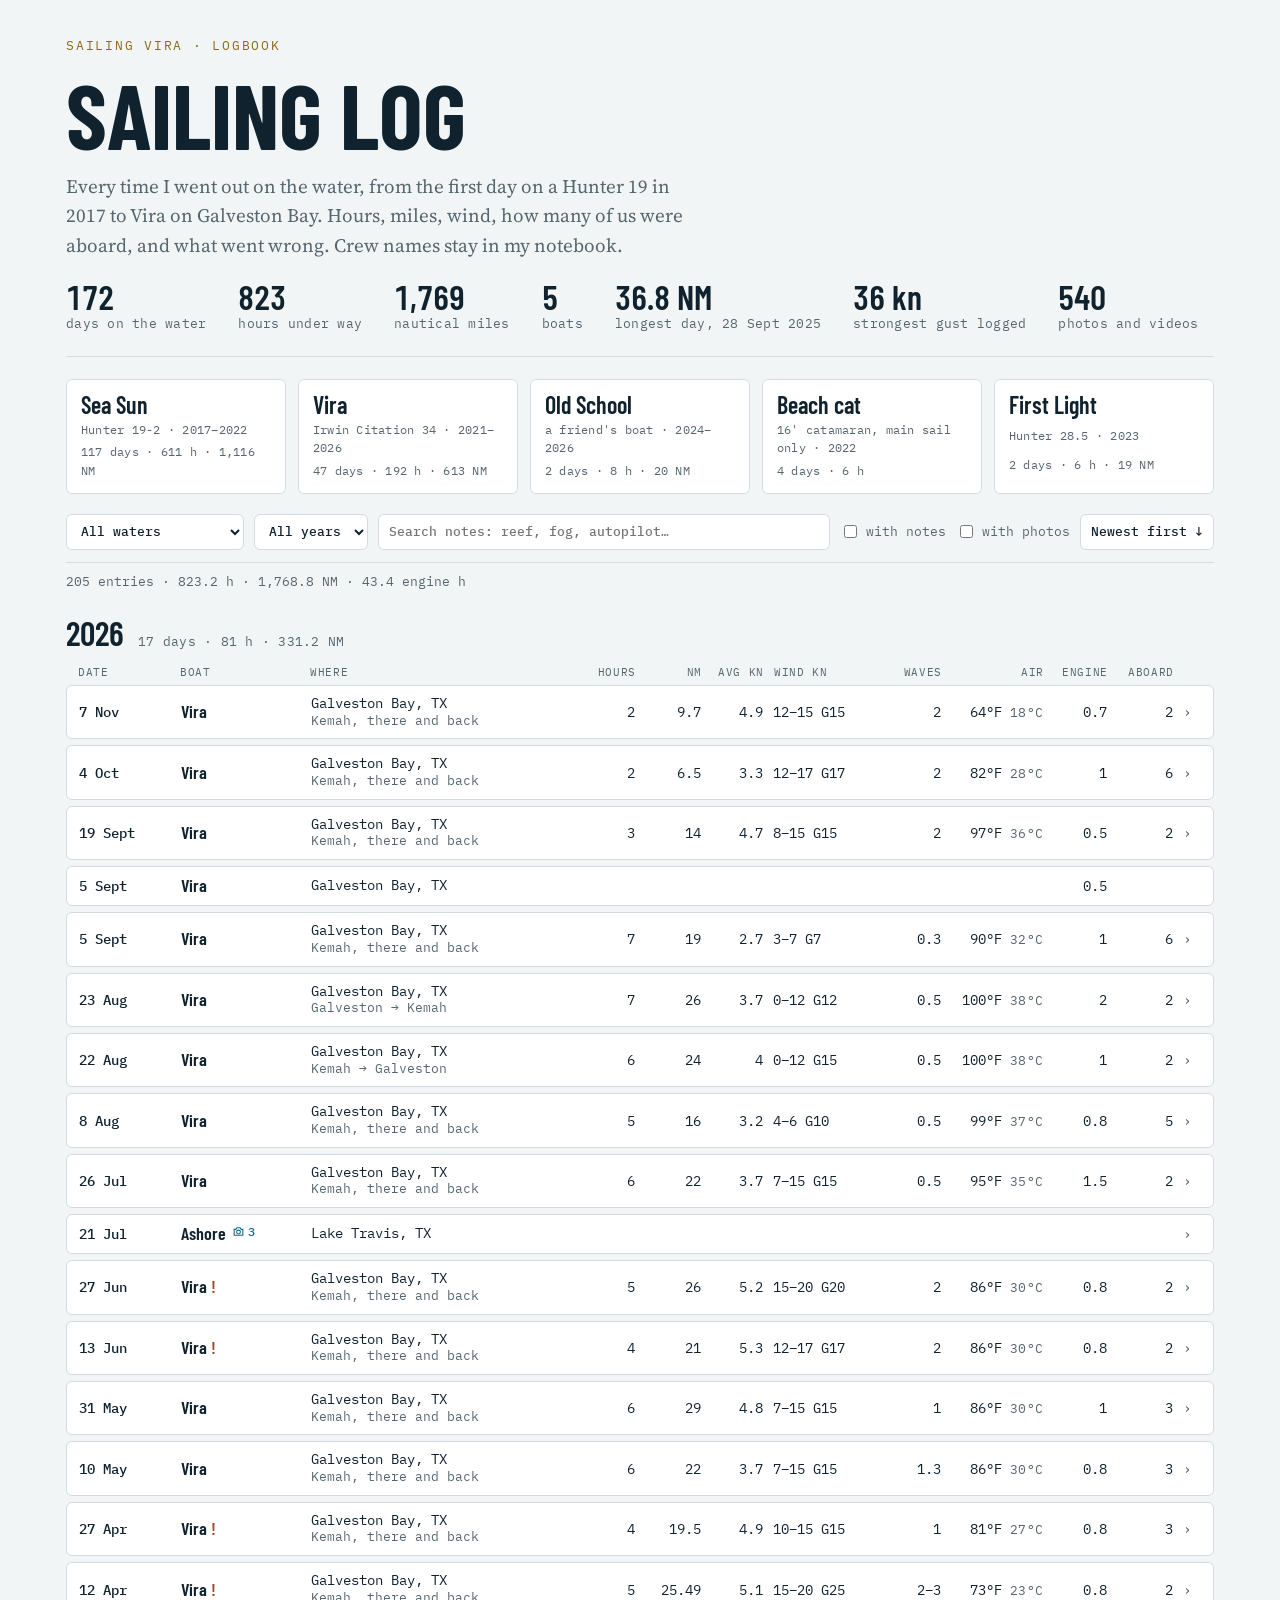
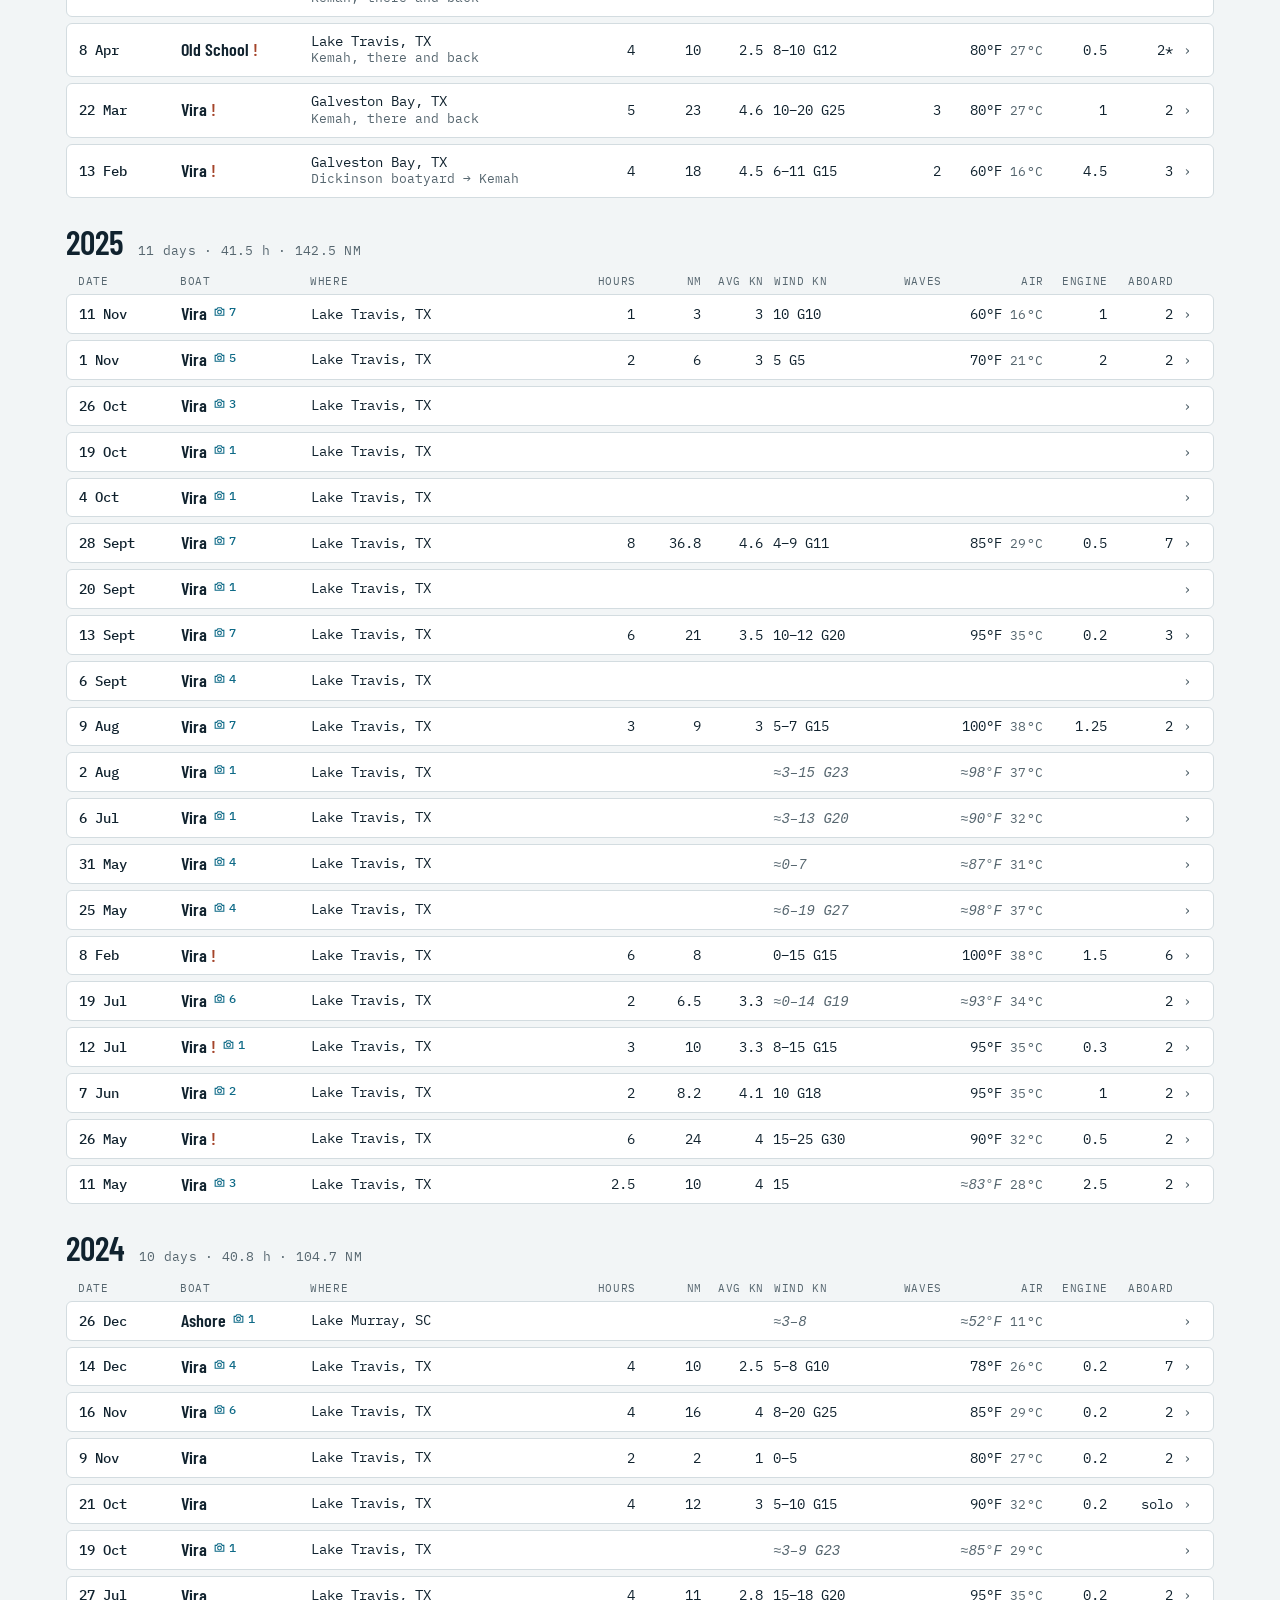
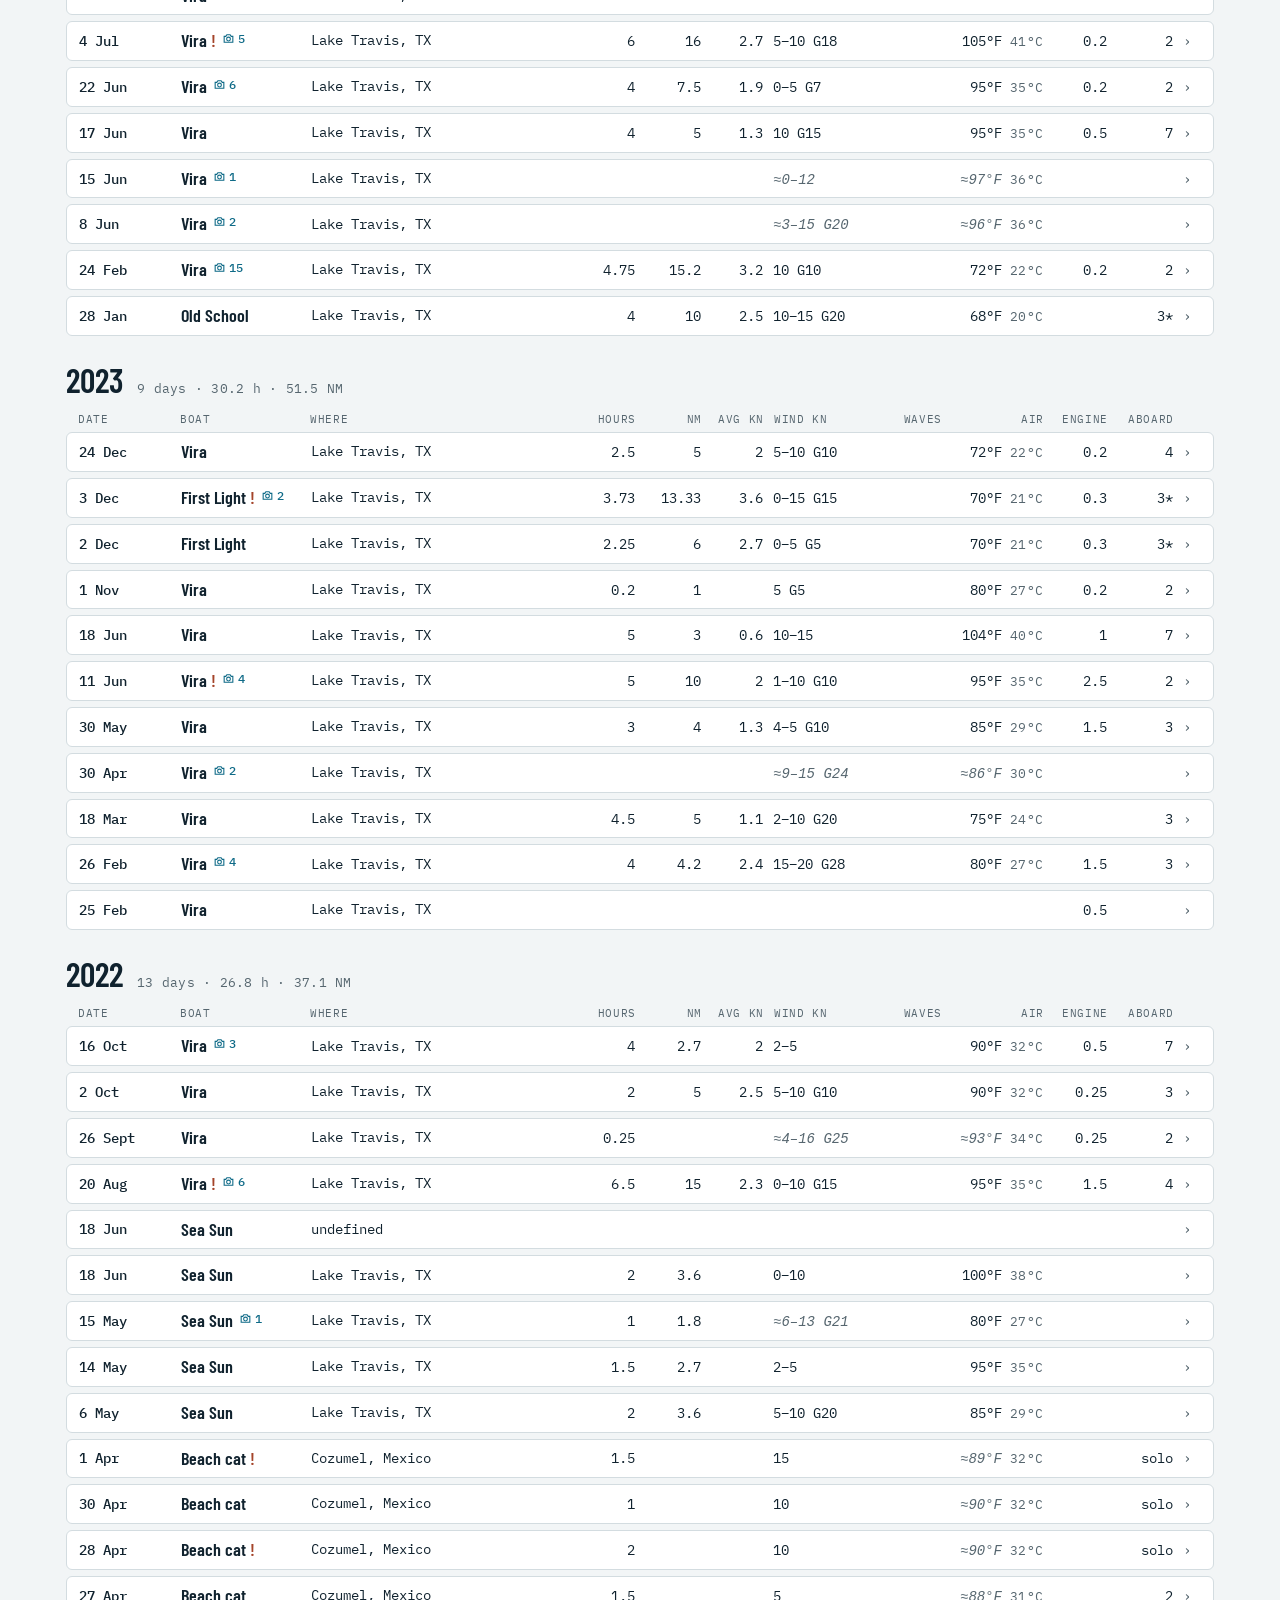
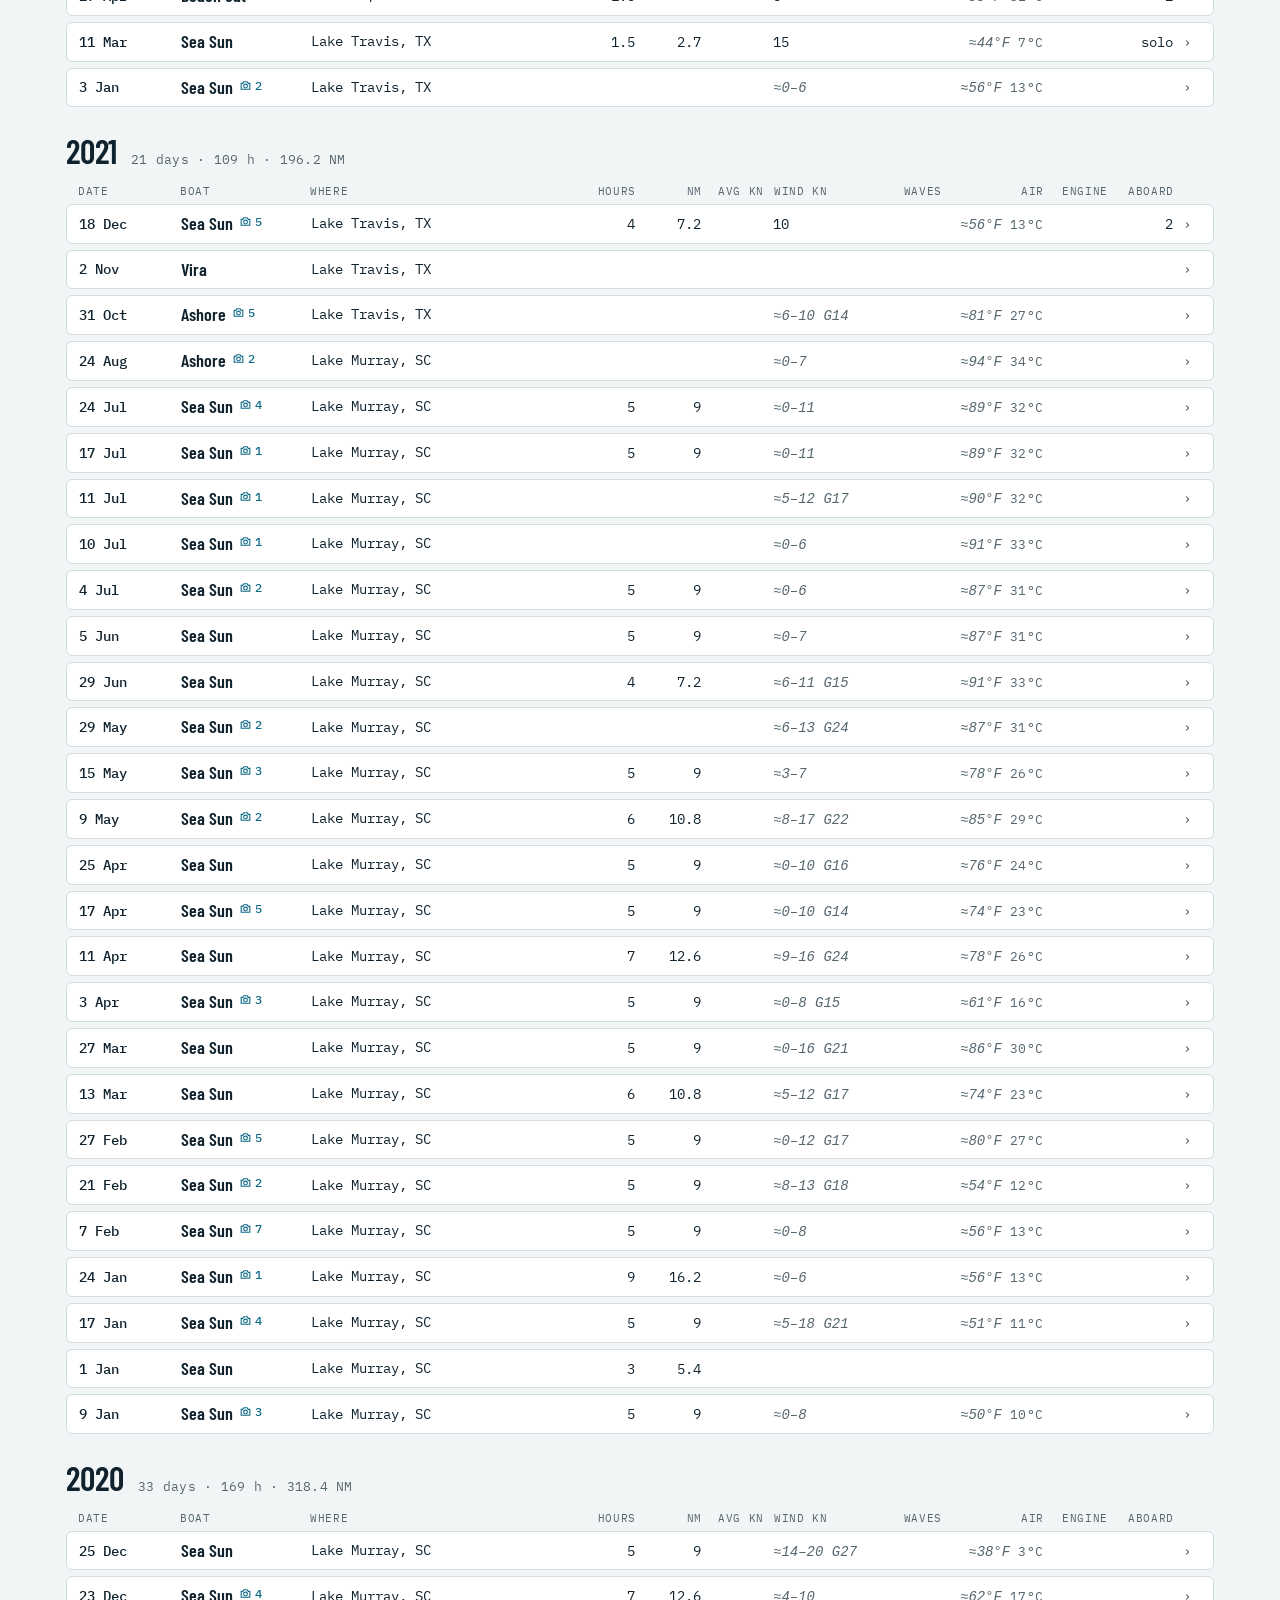
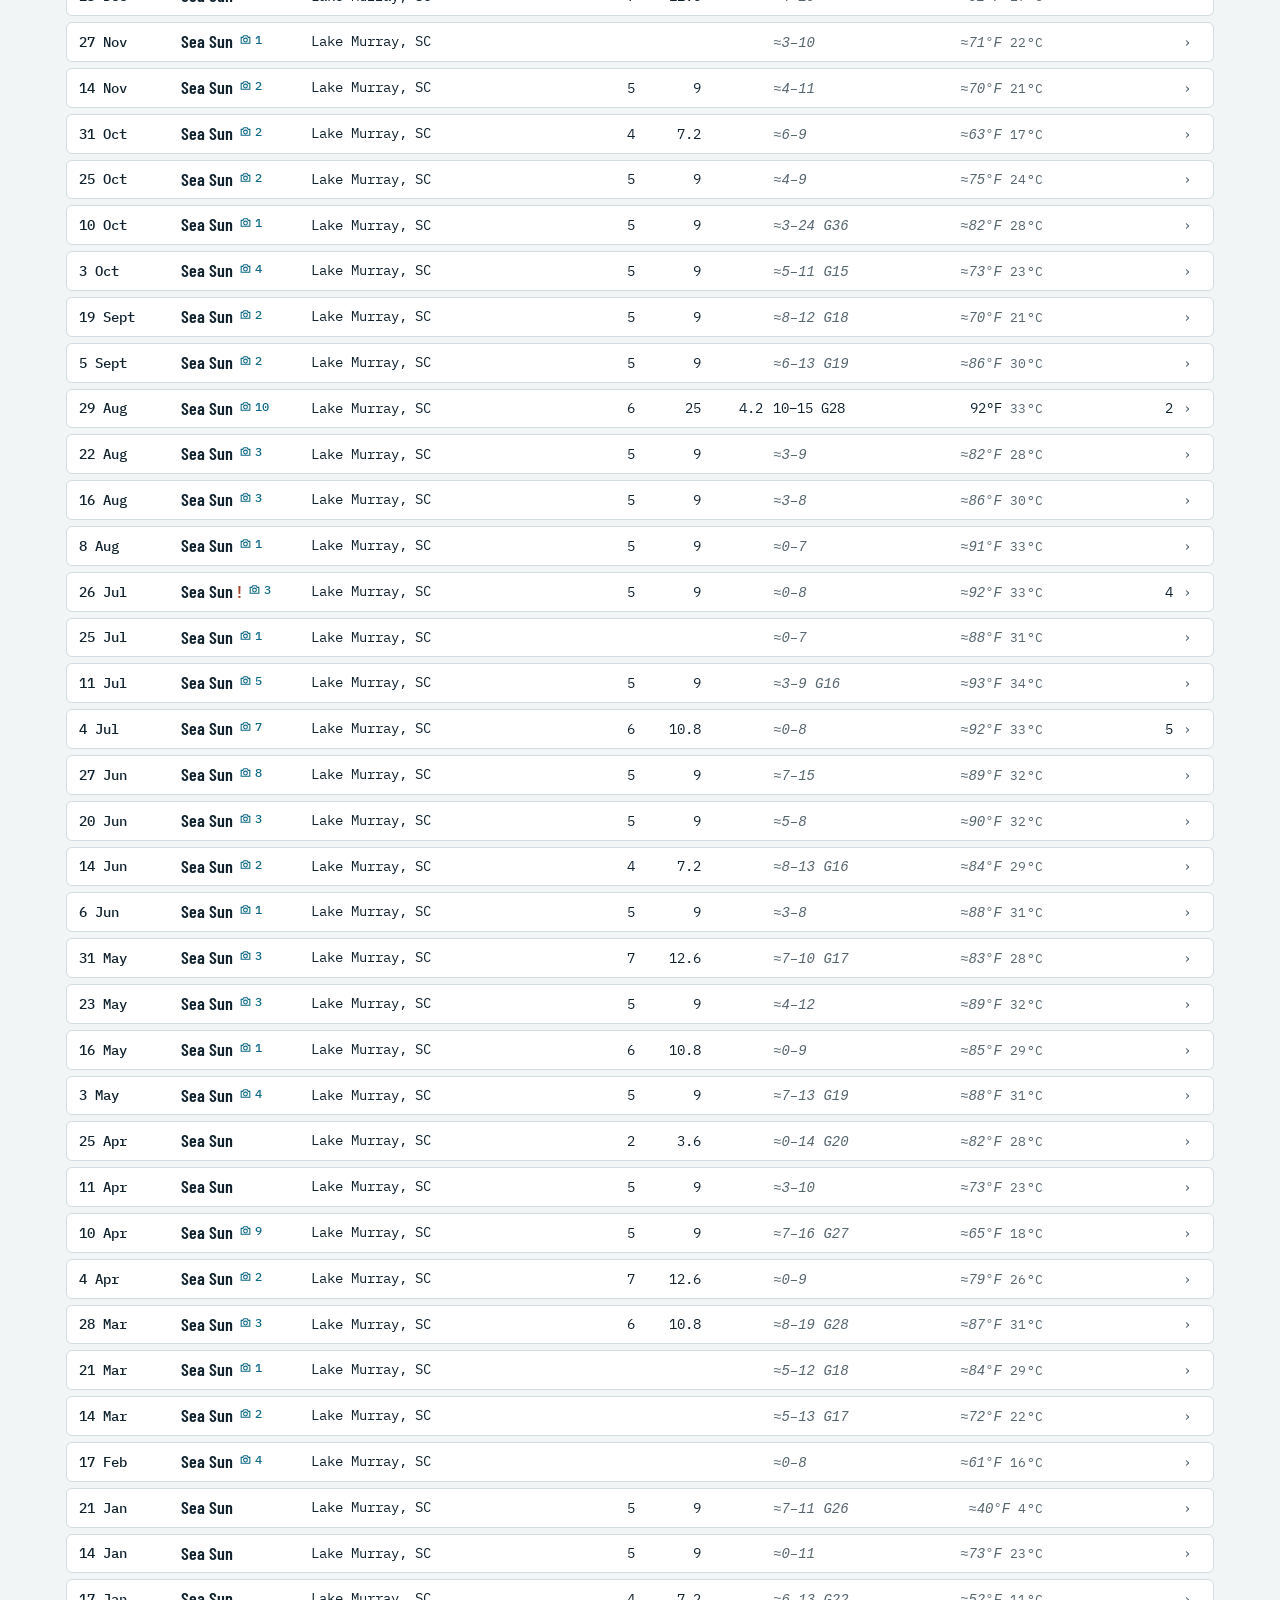
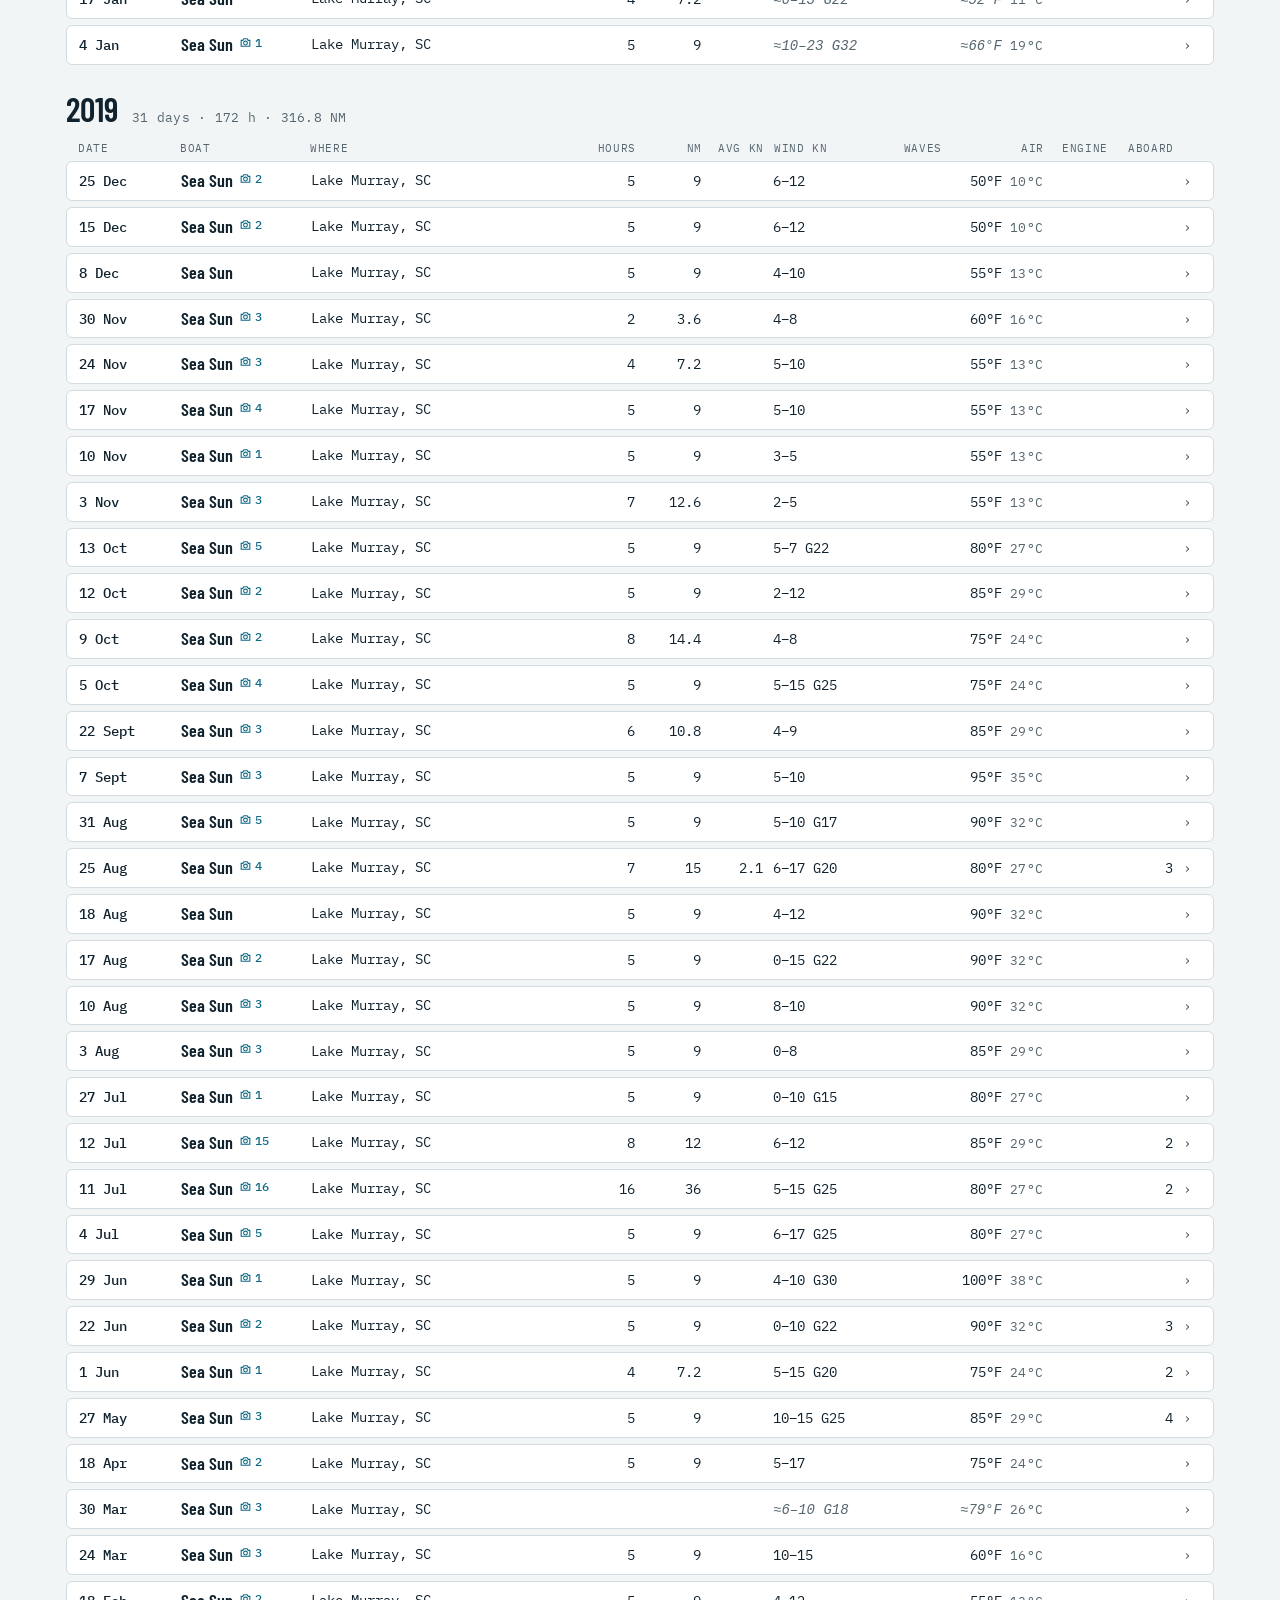
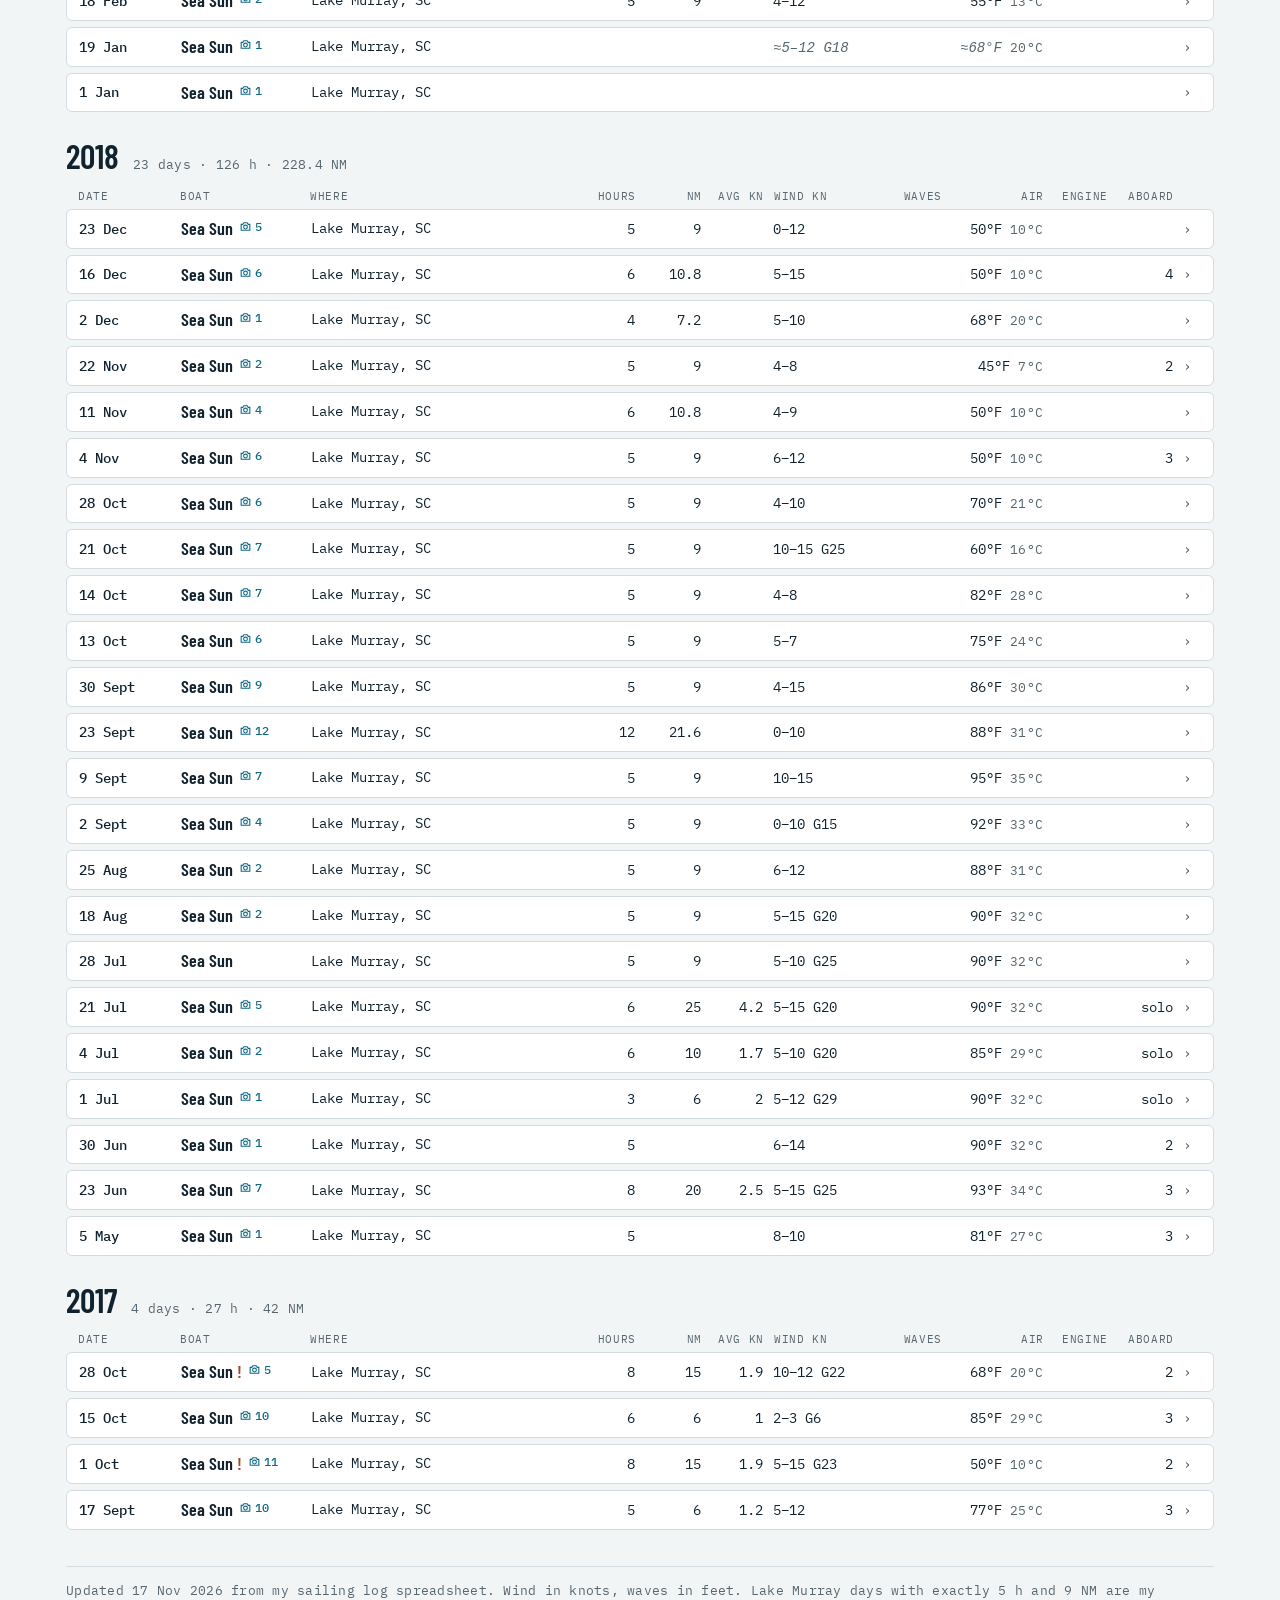
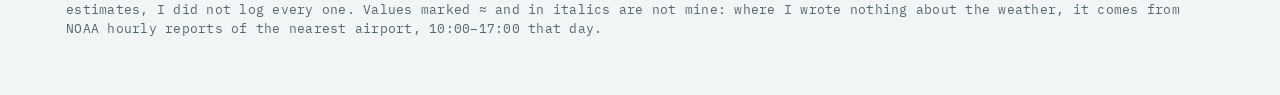
==== commit f1b542fa: "Sailing log: weather from NOAA airport records on 123 days without weather notes, marked ≈ Co-Author" ====
--- a/sailing-log/index.html
+++ b/sailing-log/index.html
@@ -72,6 +72,9 @@
 .notes h4{margin:0;padding-top:3px;font:500 11.5px var(--f-mono);letter-spacing:.08em;text-transform:uppercase;color:var(--brass)}
 .notes h4.pr{color:var(--warn)}
 .notes p{margin:0;max-width:78ch;white-space:pre-line}
+.est{font-style:italic;color:var(--muted)}
+.est::before{content:"≈"}
+.notes .rec{font-style:italic;color:var(--muted)}
 .notes .extra{font:13px var(--f-mono);color:var(--muted)}
 .strip{display:grid;grid-template-columns:repeat(auto-fill,minmax(118px,1fr));gap:6px;max-width:900px}
 .strip button{all:unset;cursor:zoom-in;position:relative;display:block;aspect-ratio:4/3;border-radius:4px;overflow:hidden;background:var(--line)}
@@ -133,10 +136,10 @@
     <button class="nav prev" id="lb-prev" type="button" aria-label="Previous photo">‹</button><button class="nav next" id="lb-next" type="button" aria-label="Next photo">›</button>
     <button class="x" id="lb-x" type="button" aria-label="Close">×</button>
     <div class="bar"><span id="lb-cap"></span><a id="lb-link" target="_blank" rel="noopener">Open in Google Photos</a></div></dialog>
-  <footer class="foot mono">Updated 17 Nov 2026 from my sailing log spreadsheet. Wind in knots, waves in feet. Lake Murray days with exactly 5 h and 9 NM are my estimates, I did not log every one.</footer>
+  <footer class="foot mono">Updated 17 Nov 2026 from my sailing log spreadsheet. Wind in knots, waves in feet. Lake Murray days with exactly 5 h and 9 NM are my estimates, I did not log every one. Values marked ≈ and in italics are not mine: where I wrote nothing about the weather, it comes from NOAA hourly reports of the nearest airport, 10:00–17:00 that day.</footer>
 </div>
 <script>
-const LOG = [{"date":"2017-09-17","boat":"Sea Sun","model":"Hunter 19-2","water":"Lake Murray, SC","hours":5.0,"nm":6.0,"avg":1.2,"wind_min":5.0,"wind_max":12.0,"temp_f":77,"temp_c":25,"aboard":3,"role":"skipper","weather":"Partly cloudy","sail":"first get on a water, first experience on boat ramp. good funny day.","photos":[["https://lh3.googleusercontent.com/pw/AP1GczPyGXlczBss0MX7GcaVYidjsfinKnSy9xTJ-DT8gpf61UCMBmaEN6eQ3GvXRDPSgcSTp18TneCx2AKIxqylNG0nE4qUNDjTmQQqj86S4HErs48Yd-ph",4032,3024,"https://photos.google.com/share/AF1QipOehH7AtbuNu1kdq-wOK5O3WMDej3HcrV26aa9YfnZSjvcqm-EiJ-j3xaQ_Ce8kYA/photo/AF1QipOGTcVKF72dYga2Tmi2iIf8aXt0uAOZdRMb_GKM?key=QkYtc0lQMDdYSHNnTnpudnlaa3F2dGhnTXVXYi1B",0],["https://lh3.googleusercontent.com/pw/AP1GczM7q-YOZlsNEJjFkdCzlksRY-GcelbHZ8TGNewMAKaC9ptvLa2oyTTI-CyQVtV0TNui3UDSOWkd8w6Koebd-bbCZ39mMpJd7cv0Pp3eb13i-4jY6vRj",4032,3024,"https://photos.google.com/share/AF1QipOehH7AtbuNu1kdq-wOK5O3WMDej3HcrV26aa9YfnZSjvcqm-EiJ-j3xaQ_Ce8kYA/photo/AF1QipN54Z1YRkJoi42mTngM8AvZRu5ACUoGz1zNgoa7?key=QkYtc0lQMDdYSHNnTnpudnlaa3F2dGhnTXVXYi1B",0],["https://lh3.googleusercontent.com/pw/AP1GczOJN_r70Vya4-vSZZWhUI4kUFIM_IBYXSGj9ZLN2S5UqOMPo_wyCT0S1ISvd75pFKFgiSKGU__566iYYCochlU39OnaJeoIIgVw5IjjvkeV1McsZVVz",4032,3024,"https://photos.google.com/share/AF1QipOehH7AtbuNu1kdq-wOK5O3WMDej3HcrV26aa9YfnZSjvcqm-EiJ-j3xaQ_Ce8kYA/photo/AF1QipPVNzSYoJfZudA0RDxRNvhrY5QrEBCLfr1xIRRq?key=QkYtc0lQMDdYSHNnTnpudnlaa3F2dGhnTXVXYi1B",0],["https://lh3.googleusercontent.com/pw/AP1GczOALxHCeoxiwirST-qH26dchpSXKHqc5693i9GjmF9XiUPv9QxqV5NE7pX62nk19uf26E6r87yUHBB1d6eRF6Z9nDLqlKq-jcmzfhCGba0NfRWULrS8",4032,3024,"https://photos.google.com/share/AF1QipOehH7AtbuNu1kdq-wOK5O3WMDej3HcrV26aa9YfnZSjvcqm-EiJ-j3xaQ_Ce8kYA/photo/AF1QipO1vtzGTVbGGQPguU0KUqgmgHrNmvQEFs6Xcjc5?key=QkYtc0lQMDdYSHNnTnpudnlaa3F2dGhnTXVXYi1B",0],["https://lh3.googleusercontent.com/pw/AP1GczM0tEL0QipZBNI2rlh7img5cA-yNMFGP8_3t_GGJnkieyeT8wm6YzJ4TxNnIlgQlvt2JcX3Lj-1_Ld5Xp_oiHoMP237DoWkNbTSXa6vLpYcCwtK7uK9",4032,3024,"https://photos.google.com/share/AF1QipOehH7AtbuNu1kdq-wOK5O3WMDej3HcrV26aa9YfnZSjvcqm-EiJ-j3xaQ_Ce8kYA/photo/AF1QipNly6ZuAL9x-C5PakWGpEgu8EPTEyPXEhyOyCii?key=QkYtc0lQMDdYSHNnTnpudnlaa3F2dGhnTXVXYi1B",0],["https://lh3.googleusercontent.com/pw/AP1GczNyrPos5j48v1SiZYkHmRgXbUbfDTE-BYyKm8aRYQpb1STQhR6SpjBlDEsc1-eH_0q6DZvdUzQexn4K8-61bP96A8VGzCwBr8fFBWblJ9XgVJPs6f--",4032,3024,"https://photos.google.com/share/AF1QipOehH7AtbuNu1kdq-wOK5O3WMDej3HcrV26aa9YfnZSjvcqm-EiJ-j3xaQ_Ce8kYA/photo/AF1QipM7NuLNCUd_XYlAaYSE7XFWaZwuxkhQm9BsrsAl?key=QkYtc0lQMDdYSHNnTnpudnlaa3F2dGhnTXVXYi1B",0],["https://lh3.googleusercontent.com/pw/AP1GczPzqO-lLD6-UHJwNjK1fBEsLyVUxHEwcl4c6ddhNMBPY6Uz2vURAQkAOvH73xcd3Wl0R2wmZhUnv3Ep3Nt3kY_nnKQzjlhEAtDkYEUk8GwucUMlP6U8",4032,3024,"https://photos.google.com/share/AF1QipOehH7AtbuNu1kdq-wOK5O3WMDej3HcrV26aa9YfnZSjvcqm-EiJ-j3xaQ_Ce8kYA/photo/AF1QipPM4x3YmUk4ilRtMMvrf8wYYfax7NX_h627krgw?key=QkYtc0lQMDdYSHNnTnpudnlaa3F2dGhnTXVXYi1B",0],["https://lh3.googleusercontent.com/pw/AP1GczPcok0l3Cc3bqTyX3hAXNqLyW2kH4ahV4C3qii-EzZHFxuiZ4WQ2V51aaMQu1gUNReSENknydOUoIpauGPUlySQkeFxQdyY5HV_zvOvIR2wQQUQTkUk",4032,3024,"https://photos.google.com/share/AF1QipOehH7AtbuNu1kdq-wOK5O3WMDej3HcrV26aa9YfnZSjvcqm-EiJ-j3xaQ_Ce8kYA/photo/AF1QipPY02tm7JdbmjQenMYFSrbpGwUuvTJc2SW-kQAL?key=QkYtc0lQMDdYSHNnTnpudnlaa3F2dGhnTXVXYi1B",0],["https://lh3.googleusercontent.com/pw/AP1GczO0HENXmXCm_DjkYj1tr4k4AHpVhjqE4m8DOkdZ6puiA9u_pmLUMER8hWjEihgR8OeFNe3vaSQXXN4ivH-0QBuMlmAW6sAs81W2Xn9dnxES9vOMd49c",4032,3024,"https://photos.google.com/share/AF1QipOehH7AtbuNu1kdq-wOK5O3WMDej3HcrV26aa9YfnZSjvcqm-EiJ-j3xaQ_Ce8kYA/photo/AF1QipM-ajpnBiiWJsM8kNIB3GsfoO5j7oZIYCPKoPSY?key=QkYtc0lQMDdYSHNnTnpudnlaa3F2dGhnTXVXYi1B",0],["https://lh3.googleusercontent.com/pw/AP1GczMXWI5oYq8QwM90jna_itmwRdqaiVdahJxN1ol9WuwzuEwRrs36IN10f3SiMX5fMeIhOx9cAM73KigsHlG2YoLaLWEfnVbNDlh6or-FWvsW6IUzF6Sr",4032,3024,"https://photos.google.com/share/AF1QipOehH7AtbuNu1kdq-wOK5O3WMDej3HcrV26aa9YfnZSjvcqm-EiJ-j3xaQ_Ce8kYA/photo/AF1QipPLoDU4PXDPaB-pMvfYXWDxqgR7t1a-Lt9folXs?key=QkYtc0lQMDdYSHNnTnpudnlaa3F2dGhnTXVXYi1B",0]]},{"date":"2017-10-01","boat":"Sea Sun","model":"Hunter 19-2","water":"Lake Murray, SC","hours":8.0,"nm":15.0,"avg":1.88,"wind_min":5.0,"wind_max":15.0,"gust":23.0,"temp_f":50,"temp_c":10,"aboard":2,"role":"skipper","weather":"Windy, little cloudy","sail":"Get experience with squalls when get over Goat Island.","problems":"Almost knocked down when get out of Goat Island shadow.","photos":[["https://lh3.googleusercontent.com/pw/AP1GczP8WtPe4JHgjJkHmyvhGCtnpqk9USRxp32ZgiyO4qNJEr2lJWrOykWSn1Kgn95C7V-dZtasrMNBGsp-8JyRqENiOzlYDG3zCVfn58w3jdjr1t4awOAy",4032,3024,"https://photos.google.com/share/AF1QipOehH7AtbuNu1kdq-wOK5O3WMDej3HcrV26aa9YfnZSjvcqm-EiJ-j3xaQ_Ce8kYA/photo/AF1QipNFfJfCE7krTobJZ8FBbtEBf7skN2cHFyRjHQuZ?key=QkYtc0lQMDdYSHNnTnpudnlaa3F2dGhnTXVXYi1B",0],["https://lh3.googleusercontent.com/pw/AP1GczPKp1lfACL9R_X1IqEgLLhgPZ60vteX65x3QNDdRXbvaBmhgr3u_94NAwjHi3rjl_iIZZedQqgh7rc_7JafohBcd-8tRypogdh1-auJrInTK7HHpY7O",4032,3024,"https://photos.google.com/share/AF1QipOehH7AtbuNu1kdq-wOK5O3WMDej3HcrV26aa9YfnZSjvcqm-EiJ-j3xaQ_Ce8kYA/photo/AF1QipO8a4fEXDWTBec823x8wbXZNXBaUO-7DTZcgzEn?key=QkYtc0lQMDdYSHNnTnpudnlaa3F2dGhnTXVXYi1B",0],["https://lh3.googleusercontent.com/pw/AP1GczMoDjYPppaT6OIRjOn184feGXzxhhugm0clq2SXSfG4xQ6RIXOfG0V4TkWgNPats8aOCeutU0_5wpoxvF2_Kn7KtoqxqIIJKST07jYSKFbzC7Rbu3Tq",4032,3024,"https://photos.google.com/share/AF1QipOehH7AtbuNu1kdq-wOK5O3WMDej3HcrV26aa9YfnZSjvcqm-EiJ-j3xaQ_Ce8kYA/photo/AF1QipMYU3x2CSB0pbHgJtwc4oqoZiiwRHQuuxHKfpUo?key=QkYtc0lQMDdYSHNnTnpudnlaa3F2dGhnTXVXYi1B",0],["https://lh3.googleusercontent.com/pw/AP1GczMcODXxrutHWsmWUKkjfXpT8phn0HIC6KgUuGW7g5lYl_gbIg1j2vnMWG6pxl6VfdjmKIiptd2fh1Ywx5Pt1TgjwisSgn0GOw0SL911r3cDXxFno57u",4032,3024,"https://photos.google.com/share/AF1QipOehH7AtbuNu1kdq-wOK5O3WMDej3HcrV26aa9YfnZSjvcqm-EiJ-j3xaQ_Ce8kYA/photo/AF1QipN2B385mTABIYtTWDtZNCLFbpTVcXM4jTl4dij9?key=QkYtc0lQMDdYSHNnTnpudnlaa3F2dGhnTXVXYi1B",0],["https://lh3.googleusercontent.com/pw/AP1GczNfZyEi-xNxCTM-PBzpIrh7jT_pxk3s6qDMsX83xp2HFBQ0RQ4cqPzmgeSeRzN54weat-mf7-dXzPQB41_VdIihH6Wo3vhkzSJbYgAze3TlAep_ow5s",1920,1080,"https://photos.google.com/share/AF1QipOehH7AtbuNu1kdq-wOK5O3WMDej3HcrV26aa9YfnZSjvcqm-EiJ-j3xaQ_Ce8kYA/photo/AF1QipNPvCP5Aabv56eaxTVsrmgBvVE07E7sR1HYKtW_?key=QkYtc0lQMDdYSHNnTnpudnlaa3F2dGhnTXVXYi1B",18],["https://lh3.googleusercontent.com/pw/AP1GczMLQqx3QPEBNW-HUixfxNeWzrsHujaeFt81EIl7EaD7q2cltJhok3kzkcgQ6-tGutG6Um7Egy9C7L7W4pnRAghi8Db21I6ElvxE8ZcuMyrW7nwOjpR2",3024,4032,"https://photos.google.com/share/AF1QipOehH7AtbuNu1kdq-wOK5O3WMDej3HcrV26aa9YfnZSjvcqm-EiJ-j3xaQ_Ce8kYA/photo/AF1QipNb4FLSfkicG6iKHy8_NVMXEHIBbWO6imReqety?key=QkYtc0lQMDdYSHNnTnpudnlaa3F2dGhnTXVXYi1B",0],["https://lh3.googleusercontent.com/pw/AP1GczP-66YqD7ioLlW-Zkmts63rWjvWTRl1mONaaohz7fDE80kjgslxXQuiThUXqZhqK6NLhgYf7bjvD5sQqPfLnSPQ2MzcjxHEVUp77UQsWFgZHW3jqSau",3024,4032,"https://photos.google.com/share/AF1QipOehH7AtbuNu1kdq-wOK5O3WMDej3HcrV26aa9YfnZSjvcqm-EiJ-j3xaQ_Ce8kYA/photo/AF1QipOkLSIq5vbSkbUvJa2oxQj5ADvCfN7NFYyYbVhP?key=QkYtc0lQMDdYSHNnTnpudnlaa3F2dGhnTXVXYi1B",0],["https://lh3.googleusercontent.com/pw/AP1GczO298vyzex58DZf9MmnIRk5m-k53RyRUMDwpesw6p_0GOLg_SotD5GiMXdBdXW3EKBp0ruTLknUxiqYSWt9DhWvUj-mL-5poYrwxuYBYLC7r4PgoCJa",3024,4032,"https://photos.google.com/share/AF1QipOehH7AtbuNu1kdq-wOK5O3WMDej3HcrV26aa9YfnZSjvcqm-EiJ-j3xaQ_Ce8kYA/photo/AF1QipNXUZduNhlz83aj0kfDM2XOXkmLFzFMeA_TDuEI?key=QkYtc0lQMDdYSHNnTnpudnlaa3F2dGhnTXVXYi1B",0],["https://lh3.googleusercontent.com/pw/AP1GczMrwGxWtPUsglyrN2Rofu3aaz5bp3QGRSIvgqEuoWvqEzEGv_Xoz5Qm3fjQSw0VLqD9CSk5U-u3mrMJhRTAW-1-N5OPQf3F-VfbQkAsD7EN2ETHpriQ",3024,4032,"https://photos.google.com/share/AF1QipOehH7AtbuNu1kdq-wOK5O3WMDej3HcrV26aa9YfnZSjvcqm-EiJ-j3xaQ_Ce8kYA/photo/AF1QipMagsYymcOKwf7mgWsRW0WI__ucSDQSvinBLfsG?key=QkYtc0lQMDdYSHNnTnpudnlaa3F2dGhnTXVXYi1B",0],["https://lh3.googleusercontent.com/pw/AP1GczPB-wbPrVWNtbL0CR9RiYvRSc1uXT2FWTY4Jvgt9qVUsX00GnvQUJ4SyFqNb82S9G6pAIlhMQqNSD83Vy3sxIg7RiCJXCmJxyDSJf3EzkDJ03yEeSnw",3024,4032,"https://photos.google.com/share/AF1QipOehH7AtbuNu1kdq-wOK5O3WMDej3HcrV26aa9YfnZSjvcqm-EiJ-j3xaQ_Ce8kYA/photo/AF1QipPof94KonH7ycMgFd1AkbZpgfIpCCgpORhIOWPM?key=QkYtc0lQMDdYSHNnTnpudnlaa3F2dGhnTXVXYi1B",0],["https://lh3.googleusercontent.com/pw/AP1GczPQlGI_fd5A2-9YOU1TDfBGJ3JKF6NiKkgg8-YYgGPtNVfBfQ2CZ7OMjrwyOvOfC9zspRB9Tx-D0Tg0NjgPydGvs0m_oKfNJSFAEFqwIfwRzhWjzgUH",4032,3024,"https://photos.google.com/share/AF1QipOehH7AtbuNu1kdq-wOK5O3WMDej3HcrV26aa9YfnZSjvcqm-EiJ-j3xaQ_Ce8kYA/photo/AF1QipP9zxT57Q8paH41QwxyHxO4BgytFG4uN1A_TCWI?key=QkYtc0lQMDdYSHNnTnpudnlaa3F2dGhnTXVXYi1B",0]]},{"date":"2017-10-15","boat":"Sea Sun","model":"Hunter 19-2","water":"Lake Murray, SC","hours":6.0,"nm":6.0,"avg":1.0,"wind_min":2.0,"wind_max":3.0,"gust":6.0,"temp_f":85,"temp_c":29,"aboard":3,"role":"skipper","weather":"light wind, sunny","sail":"Relaxing sail, beached on the back side of Goat Island","photos":[["https://lh3.googleusercontent.com/pw/AP1GczPPlvJpsE1ReUAHpx8yqBi-0y5oQIuhLOC8VxBogNgLm9HhY3hVCCpWU38ghvDsUHclI4JtIaJ_YHWE9LpY9oeBDwck6HGxEyqUlmXOo4cOon4tMAF7",4032,3024,"https://photos.google.com/share/AF1QipOehH7AtbuNu1kdq-wOK5O3WMDej3HcrV26aa9YfnZSjvcqm-EiJ-j3xaQ_Ce8kYA/photo/AF1QipOoeG7YEBpWil1PHDeYvMsD4mUjWgm4Tp6656Cw?key=QkYtc0lQMDdYSHNnTnpudnlaa3F2dGhnTXVXYi1B",0],["https://lh3.googleusercontent.com/pw/AP1GczNccLLpSUfUKfJ0oq1zasKY-SWyHxwxDOawCaKUAGjL-Uzb8NrSBls3Lx2cbOsf8d4MUwAII5UkOOELzJkvNTvQOm_qtdZRWcXuiyfvsi5GiS791kiM",4032,3024,"https://photos.google.com/share/AF1QipOehH7AtbuNu1kdq-wOK5O3WMDej3HcrV26aa9YfnZSjvcqm-EiJ-j3xaQ_Ce8kYA/photo/AF1QipNctRV7vdSU2hQ2obyzwKqvi0_Wz2txR9IDaGXq?key=QkYtc0lQMDdYSHNnTnpudnlaa3F2dGhnTXVXYi1B",0],["https://lh3.googleusercontent.com/pw/AP1GczOm3dSlqvCewSFXi8E3JGPiG-81ME4VjVgMhu9yj7mlVPB_IyTaEIoBnnDUACBBRNeUm113JPrjJDTUEYyoh9BrdUK4V3jnpsj_F9UzdzWZRRMCMDX8",4032,3024,"https://photos.google.com/share/AF1QipOehH7AtbuNu1kdq-wOK5O3WMDej3HcrV26aa9YfnZSjvcqm-EiJ-j3xaQ_Ce8kYA/photo/AF1QipPAQNL5kWrYyXxsS-oNPrObPnbmFZnVuQ0S8cdg?key=QkYtc0lQMDdYSHNnTnpudnlaa3F2dGhnTXVXYi1B",0],["https://lh3.googleusercontent.com/pw/AP1GczOxjgxNPw7eGS1wq_xlifxWyNYOTwGJ93USiWS0E5fZkvFV-1VIVzTRts1YFvYEY-vopCk8PK-0tz0hEht_RmeyrXfC6UxrD4HFS-4EOYnPKlmKXYsf",4032,3024,"https://photos.google.com/share/AF1QipOehH7AtbuNu1kdq-wOK5O3WMDej3HcrV26aa9YfnZSjvcqm-EiJ-j3xaQ_Ce8kYA/photo/AF1QipP_6-IAj59Rjle4Z97NAX9OswMhtX8te4KKmEEu?key=QkYtc0lQMDdYSHNnTnpudnlaa3F2dGhnTXVXYi1B",0],["https://lh3.googleusercontent.com/pw/AP1GczPAFVczrAcwYf6RGuv5C45E0wCkekJFWEbh2B7Benfb_HBZUCyYUXc8JBuLb2X1RIZFAEJOipLT-dQIEQouiU8xY81uGcZE2foWaGPffh-ZzqoubRL3",4032,3024,"https://photos.google.com/share/AF1QipOehH7AtbuNu1kdq-wOK5O3WMDej3HcrV26aa9YfnZSjvcqm-EiJ-j3xaQ_Ce8kYA/photo/AF1QipPtwotWSCDk-wlD5I_dnvNnzhE-1JD8wdndmrVQ?key=QkYtc0lQMDdYSHNnTnpudnlaa3F2dGhnTXVXYi1B",0],["https://lh3.googleusercontent.com/pw/AP1GczP7RflCVdQ7YkUI1v0qbn0REmeIaK34dvrIwvE1dU7u-T-nC6tXiY8iZN9oYMMRM30qSC9VYX8vyI6xSYpHU3qpiZ9crJ_ZfIEykHsIgxDpxj2ssEiH",4032,3024,"https://photos.google.com/share/AF1QipOehH7AtbuNu1kdq-wOK5O3WMDej3HcrV26aa9YfnZSjvcqm-EiJ-j3xaQ_Ce8kYA/photo/AF1QipOhKYYdD1Xu_YGyFfdNtpZrWxgiDp3BPGZ9p4SE?key=QkYtc0lQMDdYSHNnTnpudnlaa3F2dGhnTXVXYi1B",0],["https://lh3.googleusercontent.com/pw/AP1GczPJK-06YYxe9DTHr2tKzB47M_WbotNnvKy-DvDMa3VZ6gy9IyrBA4UX46aUnoDCS-i3PRY63BYn9Ur8-Pe4RQMys6c2mcO1c1-vyMbiPOqgR6r6nQ1q",4032,3024,"https://photos.google.com/share/AF1QipOehH7AtbuNu1kdq-wOK5O3WMDej3HcrV26aa9YfnZSjvcqm-EiJ-j3xaQ_Ce8kYA/photo/AF1QipPfMwky2x84Ef9Yat9FYcEZzgLWepdp_WuPFBKj?key=QkYtc0lQMDdYSHNnTnpudnlaa3F2dGhnTXVXYi1B",0],["https://lh3.googleusercontent.com/pw/AP1GczM07Gaa6yQnuEdKi4Wi_0HkqHsjDrxOFPvWlRcmGpRd6j5hWdml1iN7IW2zqb70gPUjl4gEPNZiETZYs39FefhPku3t7ecpm40LOT0Ozs3LQgA6B3sZ",4032,3024,"https://photos.google.com/share/AF1QipOehH7AtbuNu1kdq-wOK5O3WMDej3HcrV26aa9YfnZSjvcqm-EiJ-j3xaQ_Ce8kYA/photo/AF1QipMB2xaz5Kj1Uj6it7nUNe9AYolW1-_Zd9MnmN-7?key=QkYtc0lQMDdYSHNnTnpudnlaa3F2dGhnTXVXYi1B",0],["https://lh3.googleusercontent.com/pw/AP1GczM1dWIIdTjDQSJP-XsdxcIEIIS7jdoFMIZjENlLZxlKvI-oXsx4Pi-s5ICqz452ChQJEkTWYqriY96EUtqOMW4z3d32JnT9wyIyTaEpvoWxaeilRFhZ",4032,3024,"https://photos.google.com/share/AF1QipOehH7AtbuNu1kdq-wOK5O3WMDej3HcrV26aa9YfnZSjvcqm-EiJ-j3xaQ_Ce8kYA/photo/AF1QipOBc6BjZaB9NMdAeXlKknYL7hn3cYGaPxR8FCD2?key=QkYtc0lQMDdYSHNnTnpudnlaa3F2dGhnTXVXYi1B",0],["https://lh3.googleusercontent.com/pw/AP1GczMIFCuN5-batmDguA_pwM0eeDrEIhjrF49eLi6Gnnc53xrbRsbp8nJbSpa5v31DULsNkwfLP6QgIU51tN6p9l3-PD3VTR9pGYpCc_P5R6N_dEl_l9yM",3024,4032,"https://photos.google.com/share/AF1QipOehH7AtbuNu1kdq-wOK5O3WMDej3HcrV26aa9YfnZSjvcqm-EiJ-j3xaQ_Ce8kYA/photo/AF1QipP_XNCjOx2Tl33tN-LE8ZDXsE0P7pqugOncCYQT?key=QkYtc0lQMDdYSHNnTnpudnlaa3F2dGhnTXVXYi1B",0]]},{"date":"2017-10-28","boat":"Sea Sun","model":"Hunter 19-2","water":"Lake Murray, SC","hours":8.0,"nm":15.0,"avg":1.88,"wind_min":10.0,"wind_max":12.0,"gust":22.0,"temp_f":68,"temp_c":20,"aboard":2,"role":"skipper","weather":"Windy, little cloudy","sail":"High wind on open areas, have fun","problems":"attempt to anchor on windward side of the Bomb Island was not successful. Problems with float in Honda outboard","photos":[["https://lh3.googleusercontent.com/pw/AP1GczMaxQ-tIiuI5gb36BZWFRJT8oPvLX1otbi7Ozwa9uQ3WDe6l0Knti9W3taulLJSd4HAN2kIu65oghsRHw5rUYcGnkrIOWrRBvPciIldwcKyPJM_Bluy",3024,4032,"https://photos.google.com/share/AF1QipOehH7AtbuNu1kdq-wOK5O3WMDej3HcrV26aa9YfnZSjvcqm-EiJ-j3xaQ_Ce8kYA/photo/AF1QipOhbmGuIZUpblStun617tp5WSmWFBZm-WAL4X1J?key=QkYtc0lQMDdYSHNnTnpudnlaa3F2dGhnTXVXYi1B",0],["https://lh3.googleusercontent.com/pw/AP1GczMoiIp59W48V4r9GuYfeZhuWXhjW2_P4J6N7KXkT3RyHwCsI8Iu5_6tJtQRIlhDeEW7L4ZpKb96uLw2RkeYBqbfQwDYwotK3Q2and3qiqa4gbeDh-Ds",12374,3628,"https://photos.google.com/share/AF1QipOehH7AtbuNu1kdq-wOK5O3WMDej3HcrV26aa9YfnZSjvcqm-EiJ-j3xaQ_Ce8kYA/photo/AF1QipPa_dPp45u6CAuoRSwpoj0N5H1sJ5ywz8_QJctz?key=QkYtc0lQMDdYSHNnTnpudnlaa3F2dGhnTXVXYi1B",0],["https://lh3.googleusercontent.com/pw/AP1GczO1Fz58OOqYD27ZmrO4w2OIRLQsmt9wKV26kTJP2j4-qQyMSeqQXm93WGiYNqsF4r0qDzFyAgK3TTBxXInDaweW-GH5TpLv4qBOtIGdTtkI9HtLtOjs",3024,4032,"https://photos.google.com/share/AF1QipOehH7AtbuNu1kdq-wOK5O3WMDej3HcrV26aa9YfnZSjvcqm-EiJ-j3xaQ_Ce8kYA/photo/AF1QipOf4PdRtFaK_CWUMf_xo952E5r4IDHVql6Hf9mh?key=QkYtc0lQMDdYSHNnTnpudnlaa3F2dGhnTXVXYi1B",0],["https://lh3.googleusercontent.com/pw/AP1GczMcCjwMVlS6_r_owbRzsgOVSSHg3yi3FGqa_jYmZ8hBnoGvtV-4EWLj1mT20E32zaOUvzDfjGmUFYTXItXA0lW-FKSJA1_7UqZl4GoWEWaDRZY7jLkF",4032,3024,"https://photos.google.com/share/AF1QipOehH7AtbuNu1kdq-wOK5O3WMDej3HcrV26aa9YfnZSjvcqm-EiJ-j3xaQ_Ce8kYA/photo/AF1QipOvXDPUPh_E0yfG3jIAc3L_6NVr87XT_RKzu7rW?key=QkYtc0lQMDdYSHNnTnpudnlaa3F2dGhnTXVXYi1B",0],["https://lh3.googleusercontent.com/pw/AP1GczOcHfNg5kJsaqUz_TutMto5zxOWsFu2z0D7BEKqTxW3-qXgv3TyvGVHBbGA-GZa0GfYGK3ikUjTYl13gP95OIzyE6R4FznhF94kSi0rjtd6FpeAaFBP",4032,3024,"https://photos.google.com/share/AF1QipOehH7AtbuNu1kdq-wOK5O3WMDej3HcrV26aa9YfnZSjvcqm-EiJ-j3xaQ_Ce8kYA/photo/AF1QipMQA-v9a4t8066fJhfF5BgTW7-uiNLig2oSGAJd?key=QkYtc0lQMDdYSHNnTnpudnlaa3F2dGhnTXVXYi1B",0]]},{"date":"2018-05-05","boat":"Sea Sun","model":"Hunter 19-2","water":"Lake Murray, SC","hours":5.0,"wind_min":8.0,"wind_max":10.0,"temp_f":81,"temp_c":27,"aboard":3,"role":"skipper","weather":"Overcast","photos":[["https://lh3.googleusercontent.com/pw/AP1GczOv7HDqJu5M8I_a0cr11pHSPmgkY-Iij8XJzt6n3ihtK9ok_YxDjDPpohtFCEcLKRZICwSSfdHZTzRj5FH5lTJssnQyKA0LhTPp1qdDffBP_9qYNdDo",4032,3024,"https://photos.google.com/share/AF1QipOehH7AtbuNu1kdq-wOK5O3WMDej3HcrV26aa9YfnZSjvcqm-EiJ-j3xaQ_Ce8kYA/photo/AF1QipMHaSKSOWBUxJ-VYBAz5w__lkxU8ivxc0GJYeU2?key=QkYtc0lQMDdYSHNnTnpudnlaa3F2dGhnTXVXYi1B",0]]},{"date":"2018-06-23","boat":"Sea Sun","model":"Hunter 19-2","water":"Lake Murray, SC","hours":8.0,"nm":20.0,"avg":2.5,"wind_min":5.0,"wind_max":15.0,"gust":25.0,"temp_f":93,"temp_c":34,"aboard":3,"role":"skipper","weather":"Sometimes windy","sail":"Fun sailing","photos":[["https://lh3.googleusercontent.com/pw/AP1GczM2kGZSYZUaeYm4TBOJ4Di6eIBPhUpcPdLSy4bVA2G66wL-rRoija0Du1J0s_xq2XkIVc-ZBHU-nFXCJjxBiL2HYb2-_o9Nvw-YcrLWfIZsWXmof0Yq",4032,3024,"https://photos.google.com/share/AF1QipOehH7AtbuNu1kdq-wOK5O3WMDej3HcrV26aa9YfnZSjvcqm-EiJ-j3xaQ_Ce8kYA/photo/AF1QipMS8wmGjw1XvmPB_UXmN2yDx1rQCZGaeH7lkNeK?key=QkYtc0lQMDdYSHNnTnpudnlaa3F2dGhnTXVXYi1B",0],["https://lh3.googleusercontent.com/pw/AP1GczOSUcNjOy-TZxzkx_pgdWHAhborCJ2CG5qFb7fd7O8CgKxHnrNb0-TbqxDmv55hkt8aeWwvGEbY5w08Zgli4C4jtvynq1fSEEb28hLw1eJJZkCRv9tp",4032,3024,"https://photos.google.com/share/AF1QipOehH7AtbuNu1kdq-wOK5O3WMDej3HcrV26aa9YfnZSjvcqm-EiJ-j3xaQ_Ce8kYA/photo/AF1QipNCbxq02PyH7n5D_0oQY46ZA_QJlLi3nC70GC2R?key=QkYtc0lQMDdYSHNnTnpudnlaa3F2dGhnTXVXYi1B",0],["https://lh3.googleusercontent.com/pw/AP1GczOOGkybWthmYOXc9Tst4KT8V8zReK5o9qaFVZXn8P4OBuh6PlVAHhDxBA1IE-Vfrr5_N-H3Xm9JKgJCWiHzz-_XMoKU3WAzG_nPKmZ9IyLjamz0k4-1",4032,3024,"https://photos.google.com/share/AF1QipOehH7AtbuNu1kdq-wOK5O3WMDej3HcrV26aa9YfnZSjvcqm-EiJ-j3xaQ_Ce8kYA/photo/AF1QipOTEKcxjjJFVjanX6WPY1vIQp2j5arSr5AwTseK?key=QkYtc0lQMDdYSHNnTnpudnlaa3F2dGhnTXVXYi1B",0],["https://lh3.googleusercontent.com/pw/AP1GczPvnVKvkEiFq-iOlTzylDz9ZbyDp7k2GJ5VSKxGbtKtHIo2l34tC2FTs6ouFz2PzfpFtlxlU_8BOHuT4oihZS0h5GC8A9ZyWDPlhUVvlQEI_O30d5vr",4032,3024,"https://photos.google.com/share/AF1QipOehH7AtbuNu1kdq-wOK5O3WMDej3HcrV26aa9YfnZSjvcqm-EiJ-j3xaQ_Ce8kYA/photo/AF1QipMZXO6_Gi2MkYecRSXOqr9JhwIDmuV1njhnf_RY?key=QkYtc0lQMDdYSHNnTnpudnlaa3F2dGhnTXVXYi1B",0],["https://lh3.googleusercontent.com/pw/AP1GczNq24Sx0xYvdCFCg8qoBlZXcuRiMZq3XxrDpmMuGqpkyiA49C5kF5BGDnJWOCkid2yUe0sPMCnhWv9nxxjQw_QBy_H_lK3pkKFBnCCacsquE7C15_ol",4032,3024,"https://photos.google.com/share/AF1QipOehH7AtbuNu1kdq-wOK5O3WMDej3HcrV26aa9YfnZSjvcqm-EiJ-j3xaQ_Ce8kYA/photo/AF1QipPniXcZgVr9c-qn9KoU-XSzYedmDYmtxcbDQzBp?key=QkYtc0lQMDdYSHNnTnpudnlaa3F2dGhnTXVXYi1B",0],["https://lh3.googleusercontent.com/pw/AP1GczNMlGPn5Vf7W6v_2HUkkeue02N6Prh1uXWX6WM02KNfMI_iN7scsJGbcZtK1tvIjP4Ab5PtK9SfJZmoD99lLIbozivKXq8J79fi04iAY4ypwnuC3inc",4032,3024,"https://photos.google.com/share/AF1QipOehH7AtbuNu1kdq-wOK5O3WMDej3HcrV26aa9YfnZSjvcqm-EiJ-j3xaQ_Ce8kYA/photo/AF1QipNiROMtSMCBnHyZ17Nk0y93pdN2_0TNJHXRBLgd?key=QkYtc0lQMDdYSHNnTnpudnlaa3F2dGhnTXVXYi1B",0],["https://lh3.googleusercontent.com/pw/AP1GczMyfo_CvrU-ExkDcTtUUqp9gIeGDDMwSyXIPXH-uAhvQ480MnIRiCMFkeZaiIm2RUah2cJEvjlaj42q8JfkWcleWDOdO9_kj_w2nG5kmk8_BA1Ygw3K",4032,3024,"https://photos.google.com/share/AF1QipOehH7AtbuNu1kdq-wOK5O3WMDej3HcrV26aa9YfnZSjvcqm-EiJ-j3xaQ_Ce8kYA/photo/AF1QipPpBrmlaVk0W4ZbD9krmQInO0JbfSchp2LT-ilx?key=QkYtc0lQMDdYSHNnTnpudnlaa3F2dGhnTXVXYi1B",0]]},{"date":"2018-06-30","boat":"Sea Sun","model":"Hunter 19-2","water":"Lake Murray, SC","hours":5.0,"wind_min":6.0,"wind_max":14.0,"temp_f":90,"temp_c":32,"aboard":2,"role":"skipper","sail":"Set boat in Windward point marina, short sail","photos":[["https://lh3.googleusercontent.com/pw/AP1GczM1ymVQ79q_7FC7WvWryoWaLo6xYWeR3cqkWNQ9C4FAPpg8W2ZzDunJDe8T8vJNS_5hleEr6PDjCVPLjc5SQi6iiK5T8QPIJwZgMhh3QjPQsBkSkRcG",4032,3024,"https://photos.google.com/share/AF1QipOehH7AtbuNu1kdq-wOK5O3WMDej3HcrV26aa9YfnZSjvcqm-EiJ-j3xaQ_Ce8kYA/photo/AF1QipPPpv8eQK-Qq-3i5Gw-7mZA1gx-DRJBNlWEnZ2H?key=QkYtc0lQMDdYSHNnTnpudnlaa3F2dGhnTXVXYi1B",0]]},{"date":"2018-07-01","boat":"Sea Sun","model":"Hunter 19-2","water":"Lake Murray, SC","hours":3.0,"nm":6.0,"avg":2.0,"wind_min":5.0,"wind_max":12.0,"gust":29.0,"temp_f":90,"temp_c":32,"aboard":1,"role":"solo","weather":"rain & wind","sail":"Good single hand sailing","photos":[["https://lh3.googleusercontent.com/pw/AP1GczOXVVDfXC03YdDWjbgtu5e9rJdAOo3qV-6Tqa8qj2RuQPilVf9ezvgidM3ETtaRMb_w-DxqwS7ZwUZVn8rCf4WUDteinol6wu-h6USbjg_-J2G8ANbo",4032,3024,"https://photos.google.com/share/AF1QipOehH7AtbuNu1kdq-wOK5O3WMDej3HcrV26aa9YfnZSjvcqm-EiJ-j3xaQ_Ce8kYA/photo/AF1QipNCdiXiv3HLIO-B14n0vzSE1ItWM0BGgB0jmyL9?key=QkYtc0lQMDdYSHNnTnpudnlaa3F2dGhnTXVXYi1B",0]]},{"date":"2018-07-04","boat":"Sea Sun","model":"Hunter 19-2","water":"Lake Murray, SC","hours":6.0,"nm":10.0,"avg":1.67,"wind_min":5.0,"wind_max":10.0,"gust":20.0,"temp_f":85,"temp_c":29,"aboard":1,"role":"solo","weather":"Partly Cloudy","sail":"Single hand sailing","photos":[["https://lh3.googleusercontent.com/pw/AP1GczM-582TUlD9nWeS3aJ-xopwAtUpmdtbFd18Q4m_wxWO4a91LsBoxriaaWIO9O268l8tL-BhDTQCHkLAYpqsNyXUtGIW6nnNRzat25QSy1HtgN9U0F3u",4032,3024,"https://photos.google.com/share/AF1QipOehH7AtbuNu1kdq-wOK5O3WMDej3HcrV26aa9YfnZSjvcqm-EiJ-j3xaQ_Ce8kYA/photo/AF1QipOtsDHDt6y7_lIR6wYc1qhXUSoHBqC2aGbsH-65?key=QkYtc0lQMDdYSHNnTnpudnlaa3F2dGhnTXVXYi1B",0],["https://lh3.googleusercontent.com/pw/AP1GczNVbz7oQVx1EurSHBcptZylymH4TxALL3M9kiimaOt9eJBKWgdZIumJSmDFc4_nlG-ojJYWjLjNzXVsgM-_-a-T7VdWTixZIZQlQSN3kK56Jc4HVpyC",4032,3024,"https://photos.google.com/share/AF1QipOehH7AtbuNu1kdq-wOK5O3WMDej3HcrV26aa9YfnZSjvcqm-EiJ-j3xaQ_Ce8kYA/photo/AF1QipO7XQ4a8A7SQn08WSbLQEoGhvhN5J4Xe9Km8-Eh?key=QkYtc0lQMDdYSHNnTnpudnlaa3F2dGhnTXVXYi1B",0]]},{"date":"2018-07-21","boat":"Sea Sun","model":"Hunter 19-2","water":"Lake Murray, SC","hours":6.0,"nm":25.0,"avg":4.17,"wind_min":5.0,"wind_max":15.0,"gust":20.0,"temp_f":90,"temp_c":32,"aboard":1,"role":"solo","weather":"Partly Cloudy","sail":"Setup furler, Single hand sailing , get hull speed","photos":[["https://lh3.googleusercontent.com/pw/AP1GczPdNBvJDW0ZYrjT8gK8Wb1Br3uxsYzy2kZrYCoorKYuDkpznkglHaas2EGyT1tl8Bt_-sdCI4UII-Y-kzKNuISOt2SAywgRKpaKL4v9W6L03r_vwLs3",2576,1932,"https://photos.google.com/share/AF1QipOehH7AtbuNu1kdq-wOK5O3WMDej3HcrV26aa9YfnZSjvcqm-EiJ-j3xaQ_Ce8kYA/photo/AF1QipPOI5PXF4HAAUGm0Xs_GxvodDyl8vm-hAFOgtmw?key=QkYtc0lQMDdYSHNnTnpudnlaa3F2dGhnTXVXYi1B",0],["https://lh3.googleusercontent.com/pw/AP1GczNGQmFUUh05e2f3i0lr9VaglimPcl0M6OHoM0S6ypPrM67P_CcLjMpHw1562syOvdbr6pKlrSEsf7TsiKVyLcpv4_YR0uVvKGNGaegmMxgKg4VCyNA0",1920,1080,"https://photos.google.com/share/AF1QipOehH7AtbuNu1kdq-wOK5O3WMDej3HcrV26aa9YfnZSjvcqm-EiJ-j3xaQ_Ce8kYA/photo/AF1QipORvK1S1tGV4MB8iIACm2zk0MlCfEn_iNDsjfP-?key=QkYtc0lQMDdYSHNnTnpudnlaa3F2dGhnTXVXYi1B",15],["https://lh3.googleusercontent.com/pw/AP1GczOpI2wkoM12MXnQ4yCwWMtbVmL-uCdQdn8-Uwrl46h7q_S4TfbQK9g27wmIq4UArVPGCqi2GrPtx7Tr_dTl7YJEi8Rxcz6qkLm12oDgJ0iNlL5hl5Hq",4032,3024,"https://photos.google.com/share/AF1QipOehH7AtbuNu1kdq-wOK5O3WMDej3HcrV26aa9YfnZSjvcqm-EiJ-j3xaQ_Ce8kYA/photo/AF1QipOtqAkvNBo_R7_EWl8KuzBYkKRU3AHbGY45I9Y-?key=QkYtc0lQMDdYSHNnTnpudnlaa3F2dGhnTXVXYi1B",0],["https://lh3.googleusercontent.com/pw/AP1GczOmQTFftYyCQ0IjF5i4TJw4-EHZ9XeXOVCZZf--KObHxeeHNAvFyTY6NZyB2WPDcmSkSG22EMFbCOggsyq1l-BLatund7Ez7iNGDZh4c9DFfeqrA0Ny",1920,1080,"https://photos.google.com/share/AF1QipOehH7AtbuNu1kdq-wOK5O3WMDej3HcrV26aa9YfnZSjvcqm-EiJ-j3xaQ_Ce8kYA/photo/AF1QipPwDxHVrQkUKwiF5hPVuhmzS5ZnNpiGnnNJzH0R?key=QkYtc0lQMDdYSHNnTnpudnlaa3F2dGhnTXVXYi1B",19],["https://lh3.googleusercontent.com/pw/AP1GczMy46k5FRgLhOMgg2V1v3l3vzmMs_Ogc2rxaqHWgZQYcnrMV82t3clyFSwGujIBpQCfC10pIw_6sKxWINeznPlkrSGo7TqdeDhahsuBZ-x_vdcHNuPI",4032,3024,"https://photos.google.com/share/AF1QipOehH7AtbuNu1kdq-wOK5O3WMDej3HcrV26aa9YfnZSjvcqm-EiJ-j3xaQ_Ce8kYA/photo/AF1QipMeUld0iMgsPoCtvl0U9wDwgHISoChrfRM06VHb?key=QkYtc0lQMDdYSHNnTnpudnlaa3F2dGhnTXVXYi1B",0]]},{"date":"2018-07-28","boat":"Sea Sun","model":"Hunter 19-2","water":"Lake Murray, SC","hours":5.0,"nm":9.0,"wind_min":5.0,"wind_max":10.0,"gust":25.0,"temp_f":90,"temp_c":32,"weather":"rain"},{"date":"2018-08-18","boat":"Sea Sun","model":"Hunter 19-2","water":"Lake Murray, SC","hours":5.0,"nm":9.0,"wind_min":5.0,"wind_max":15.0,"gust":20.0,"temp_f":90,"temp_c":32,"photos":[["https://lh3.googleusercontent.com/pw/AP1GczPA4nPSfU16wXrWC4VEKk25FVDpIoQOCsL4Hce6A-BVZHzrGbSoDTNqek_4dtUpDYq_kOLZrhKW3LKdAsdojvRo33n0wukRcUme0KJMyXiwmGXjZSRZ",4032,3024,"https://photos.google.com/share/AF1QipOehH7AtbuNu1kdq-wOK5O3WMDej3HcrV26aa9YfnZSjvcqm-EiJ-j3xaQ_Ce8kYA/photo/AF1QipNO5mw-RHblKsmN4gw5Ze3PtRe4_NnP2UpBpdqk?key=QkYtc0lQMDdYSHNnTnpudnlaa3F2dGhnTXVXYi1B",0],["https://lh3.googleusercontent.com/pw/AP1GczP9QlJLntabGpLORF-PwAbM070_HUPSGX1tdDqsPXGnacLnGsi4AkL-PZi7XLtYfXceJAOPrP6ruPPaoI6K3dLNd2ahHV1j5-argCTxIdvHj68cJgQ_",6141,2605,"https://photos.google.com/share/AF1QipOehH7AtbuNu1kdq-wOK5O3WMDej3HcrV26aa9YfnZSjvcqm-EiJ-j3xaQ_Ce8kYA/photo/AF1QipNsZjq-O2bBv0lZa8_pHYuBHYgraZ26oEEuk_q8?key=QkYtc0lQMDdYSHNnTnpudnlaa3F2dGhnTXVXYi1B",0]]},{"date":"2018-08-25","boat":"Sea Sun","model":"Hunter 19-2","water":"Lake Murray, SC","hours":5.0,"nm":9.0,"wind_min":6.0,"wind_max":12.0,"temp_f":88,"temp_c":31,"photos":[["https://lh3.googleusercontent.com/pw/AP1GczM_XNwknpwz4AjdgWFAJvGtEF1VBx4XRloxiCkLBTPgDUbQZpp-lrJP0CBNGUHD5HNQ0bKduK6-5NF6JIX51pzuc2zzOMjUtfIO5JMcwhcdp3SlnTIX",4032,3024,"https://photos.google.com/share/AF1QipOehH7AtbuNu1kdq-wOK5O3WMDej3HcrV26aa9YfnZSjvcqm-EiJ-j3xaQ_Ce8kYA/photo/AF1QipO4ciG4LFhMxTz_dTP9tws49BsHJVKFNlNEB6tu?key=QkYtc0lQMDdYSHNnTnpudnlaa3F2dGhnTXVXYi1B",0],["https://lh3.googleusercontent.com/pw/AP1GczOidMwQmYOdFYu16Qstitbe0k8IQrqywrIrV7DmbTNUMIJ3nk8oDRbs5jGgH5oYSRmt2goAceA3fgLQxFZBdZJPNu2eE89rRoWIL6ZAQEzRpImK9P2L",4032,3024,"https://photos.google.com/share/AF1QipOehH7AtbuNu1kdq-wOK5O3WMDej3HcrV26aa9YfnZSjvcqm-EiJ-j3xaQ_Ce8kYA/photo/AF1QipP5w5uFDSsdjQvUzqhEWP-Gml8M9BDHUnjNe4Oq?key=QkYtc0lQMDdYSHNnTnpudnlaa3F2dGhnTXVXYi1B",0]]},{"date":"2018-09-02","boat":"Sea Sun","model":"Hunter 19-2","water":"Lake Murray, SC","hours":5.0,"nm":9.0,"wind_min":0.0,"wind_max":10.0,"gust":15.0,"temp_f":92,"temp_c":33,"weather":"light rain","photos":[["https://lh3.googleusercontent.com/pw/AP1GczPtD3iHSkKIeEQa_hsSLcBCVDovAxv29nSn_dnjnh4olGL1BAbu5beoC_xiOa4r1UmKQWmpRiUAgKFwb3Zf7F8eR7cQhIsm4WIqwFH7oqvx7lwkv3T1",3024,4032,"https://photos.google.com/share/AF1QipOehH7AtbuNu1kdq-wOK5O3WMDej3HcrV26aa9YfnZSjvcqm-EiJ-j3xaQ_Ce8kYA/photo/AF1QipO8k3ozQpH8YxDF0IxFspBdwvbrQH5g-6rZcNo6?key=QkYtc0lQMDdYSHNnTnpudnlaa3F2dGhnTXVXYi1B",0],["https://lh3.googleusercontent.com/pw/AP1GczOrDLVIE_TVDukZwi-oyEXmi18eYBUHE-jJoNdCQeekiwCccL_g3bFd6BcbU_RQEJ0WBLwwAgFWTgxNB8FX6hVAphIUVEsbDx3vBDtvqMLjTjd1iEub",4032,3024,"https://photos.google.com/share/AF1QipOehH7AtbuNu1kdq-wOK5O3WMDej3HcrV26aa9YfnZSjvcqm-EiJ-j3xaQ_Ce8kYA/photo/AF1QipPw8S8YYNmR3z5HSt2avB6r4hqHbQvcLV2nBQ0t?key=QkYtc0lQMDdYSHNnTnpudnlaa3F2dGhnTXVXYi1B",0],["https://lh3.googleusercontent.com/pw/AP1GczNFG_gu05uBtB7Vgsaq33mFj0SVkHS4xjJU2IiaoC-gG6Blv10rmYv30lej0Bl7ZdkOxNMKRuUxDYi-731O0xb4jYUai1cj1ToExWFv-TDrGrzCiefH",4032,3024,"https://photos.google.com/share/AF1QipOehH7AtbuNu1kdq-wOK5O3WMDej3HcrV26aa9YfnZSjvcqm-EiJ-j3xaQ_Ce8kYA/photo/AF1QipPdac5VKbBp5QHXkC0noh9LgMp7kSpFblR7f5F8?key=QkYtc0lQMDdYSHNnTnpudnlaa3F2dGhnTXVXYi1B",0],["https://lh3.googleusercontent.com/pw/AP1GczNg2N7K_1yFPzF8TsX2-R1jXrGGfZb0F1za8YIib8AIGOjwN8kBrIWjH9AwESNY-JtCD4xqeMDw_gBsVw9Ems6jNl-7XQQXqW8d5FpkxxdT46GLZ_fc",1920,1080,"https://photos.google.com/share/AF1QipOehH7AtbuNu1kdq-wOK5O3WMDej3HcrV26aa9YfnZSjvcqm-EiJ-j3xaQ_Ce8kYA/photo/AF1QipPYri9g1LqK0Y4qOSacDHAmkiZ_WhcZu52ERaZ7?key=QkYtc0lQMDdYSHNnTnpudnlaa3F2dGhnTXVXYi1B",18]]},{"date":"2018-09-09","boat":"Sea Sun","model":"Hunter 19-2","water":"Lake Murray, SC","hours":5.0,"nm":9.0,"wind_min":10.0,"wind_max":15.0,"temp_f":95,"temp_c":35,"photos":[["https://lh3.googleusercontent.com/pw/AP1GczMRt5yWh3fO7zdEpLOqA5AHq2PGjrvo7lc2qfK1qi_EIZw3IdXiRoGRD7boNKnyKqDOVwL3Q-B2hUJg98bmQxre_vKGFT33KFxo4ktR0gTqm4wnRrHi",4032,3024,"https://photos.google.com/share/AF1QipOehH7AtbuNu1kdq-wOK5O3WMDej3HcrV26aa9YfnZSjvcqm-EiJ-j3xaQ_Ce8kYA/photo/AF1QipMLFiVIh088enbFgFiYQACjBq_mQYJpgb_nMtF0?key=QkYtc0lQMDdYSHNnTnpudnlaa3F2dGhnTXVXYi1B",0],["https://lh3.googleusercontent.com/pw/AP1GczMaLVJg6BNLWdEz1dugjWUCrgjXAGasNeVR6KLP9rDIPtuQpudRiBKj8yrVO6158Bux0FOkCeZGR8FH3t55A7DJW-Lu4tXXwJuMF3G40fntZuLjJg5a",4032,3024,"https://photos.google.com/share/AF1QipOehH7AtbuNu1kdq-wOK5O3WMDej3HcrV26aa9YfnZSjvcqm-EiJ-j3xaQ_Ce8kYA/photo/AF1QipP-c_C1nfEJFvXqBXruCyEeAxKbiWtAxmyQcCxO?key=QkYtc0lQMDdYSHNnTnpudnlaa3F2dGhnTXVXYi1B",0],["https://lh3.googleusercontent.com/pw/AP1GczNBH2jD1N5SRu6vO9NEdO7R0JZ-Vu9rXIKbYPvAlwQtbgo9armAhN9UEgc3BdUbQj_3VPSTf2SnW3yN0_Z-z_5YaSbSIG3jClmhlWaukcWFY4kAcnxo",4032,3024,"https://photos.google.com/share/AF1QipOehH7AtbuNu1kdq-wOK5O3WMDej3HcrV26aa9YfnZSjvcqm-EiJ-j3xaQ_Ce8kYA/photo/AF1QipN7OR-JoNAdGc-6hPoLMT_mic6v29pL5zaZ40Tj?key=QkYtc0lQMDdYSHNnTnpudnlaa3F2dGhnTXVXYi1B",0],["https://lh3.googleusercontent.com/pw/AP1GczNiTMDf8rmCYy7iOf7fwy3TsPf5WVdzbj5nBQ1AyyJIelcHYdhyGc6NoAX6ZMyVs5hipRxXbsIInYANNy0ClSMOMnYLhkux7-IfAlvlYXgMH9FeESIi",1080,1920,"https://photos.google.com/share/AF1QipOehH7AtbuNu1kdq-wOK5O3WMDej3HcrV26aa9YfnZSjvcqm-EiJ-j3xaQ_Ce8kYA/photo/AF1QipNLL4Jq6jK60XUYPHbrBK0cBlZ3P8rsZs0KTvMy?key=QkYtc0lQMDdYSHNnTnpudnlaa3F2dGhnTXVXYi1B",26],["https://lh3.googleusercontent.com/pw/AP1GczPp1Ubpl4T-eymY_zv2xKsZNmKKuCNOv-PXHFqWoy7O1Da3tPu4gQPfSMFPBgAib-Q7j8iFyluxT9LR_9FmEk-Jma3QlyFtkejSvcjOoyJIH05BN5VK",4032,3024,"https://photos.google.com/share/AF1QipOehH7AtbuNu1kdq-wOK5O3WMDej3HcrV26aa9YfnZSjvcqm-EiJ-j3xaQ_Ce8kYA/photo/AF1QipOu2S7Df_HfEP417W67mNKf9j0R_z-D3zhRQ2Yk?key=QkYtc0lQMDdYSHNnTnpudnlaa3F2dGhnTXVXYi1B",0],["https://lh3.googleusercontent.com/pw/AP1GczOV-HwHq76sNgUbcuTJqU32BdqYAYIHHfSWTLJPWcaw9MD4EsrLhQbxojRBqK7J-eYmBYsg4_P9ZYqbT76niN-OlthJCLNZF2kWY0XwVcRDUONJLR9C",4032,3024,"https://photos.google.com/share/AF1QipOehH7AtbuNu1kdq-wOK5O3WMDej3HcrV26aa9YfnZSjvcqm-EiJ-j3xaQ_Ce8kYA/photo/AF1QipM3FBlsU_YEDsRROoI3Rv31jE4_09z8Bwzxa5X6?key=QkYtc0lQMDdYSHNnTnpudnlaa3F2dGhnTXVXYi1B",0],["https://lh3.googleusercontent.com/pw/AP1GczP33rQhimFyiyyE_YQdc2ZibsX9w1Dzl6KOJLkl-bFGkbFTjNw1jGsWZfGbhw3Skrz3cFwHoRu5TiJ_z4LIYFteb0fhRyZ99Q5pUtC2ovDValAL9BiX",3024,4032,"https://photos.google.com/share/AF1QipOehH7AtbuNu1kdq-wOK5O3WMDej3HcrV26aa9YfnZSjvcqm-EiJ-j3xaQ_Ce8kYA/photo/AF1QipOCP2l72y7EnyY7CuKBomjeGBVMEIZds4hROrYF?key=QkYtc0lQMDdYSHNnTnpudnlaa3F2dGhnTXVXYi1B",0]]},{"date":"2018-09-23","boat":"Sea Sun","model":"Hunter 19-2","water":"Lake Murray, SC","hours":12.0,"nm":21.6,"wind_min":0.0,"wind_max":10.0,"temp_f":88,"temp_c":31,"weather":"No wind to steady 10 knots, nice sunny day and clear night.","sail":"Return at night","photos":[["https://lh3.googleusercontent.com/pw/AP1GczOFs2Jm2vd-9M3DUH_njJJmrGq1OCa3Wg4JeA9IqlH5R8_qixuKBnn_Emzk2aBpwbXK_DtozfKAHbUGBue_3SpYeJ6qjtKl-2xMUaSSvE1ffox4IRVe",4032,3024,"https://photos.google.com/share/AF1QipOehH7AtbuNu1kdq-wOK5O3WMDej3HcrV26aa9YfnZSjvcqm-EiJ-j3xaQ_Ce8kYA/photo/AF1QipNdxQKdUaS5lAddIgrTQs80Cx7YX1XwLHkGVUj8?key=QkYtc0lQMDdYSHNnTnpudnlaa3F2dGhnTXVXYi1B",0],["https://lh3.googleusercontent.com/pw/AP1GczP3-Tpiq3zX4GmVfD9_L2nZAsQCxO0gMPhXBZucD-PQmfRahnbp_UM5oYefOHDs9hsLQtF3qJ0w4rhFXolsfoLaxqT-SQfrJc1v6TUPPSuMtMc2scG4",4032,3024,"https://photos.google.com/share/AF1QipOehH7AtbuNu1kdq-wOK5O3WMDej3HcrV26aa9YfnZSjvcqm-EiJ-j3xaQ_Ce8kYA/photo/AF1QipNfaXAEK6NcKoj8v78ya4EVbqr6iI3Lu11q3y2r?key=QkYtc0lQMDdYSHNnTnpudnlaa3F2dGhnTXVXYi1B",0],["https://lh3.googleusercontent.com/pw/AP1GczPw221nfm8T5SBpG_ihZgkt10dtGuWt1aSCDdrTdXi3xvykSi1wrfcopBnrMFeJvR6YsbnJDYJrIiPd3XPCr3nTgxZBBbdopTk-iInFg4caKAzzhnz2",4032,3024,"https://photos.google.com/share/AF1QipOehH7AtbuNu1kdq-wOK5O3WMDej3HcrV26aa9YfnZSjvcqm-EiJ-j3xaQ_Ce8kYA/photo/AF1QipM0Q4oMg60Jzu6YMPadixhxTkcUOwUX7Pavb34c?key=QkYtc0lQMDdYSHNnTnpudnlaa3F2dGhnTXVXYi1B",0],["https://lh3.googleusercontent.com/pw/AP1GczNgjI5SvCm7ImgKZWfgerBYiyqxK8N9dfYFDx2VBiJtAbNeZ1VDJiTar0U42D-1V1kw4ikXYya5xhOFBTUTxnn-FjKjGnzdp8-yq26-aSjE8dZ7axat",3024,4032,"https://photos.google.com/share/AF1QipOehH7AtbuNu1kdq-wOK5O3WMDej3HcrV26aa9YfnZSjvcqm-EiJ-j3xaQ_Ce8kYA/photo/AF1QipOvw0W0smFoU61gWHpJ_ei7NoBjmkm0aiamkFo_?key=QkYtc0lQMDdYSHNnTnpudnlaa3F2dGhnTXVXYi1B",0],["https://lh3.googleusercontent.com/pw/AP1GczOOalsquq3px8LGZnosSWDoih-L9TgMsITZLHZDfmTLGDzVTC0kv_NY1kQXyYcm3UkbSRAuHjNzc_Dho-IrWxKG6TpxbBolWJvxY1Iji_4wfUdLRr74",3024,4032,"https://photos.google.com/share/AF1QipOehH7AtbuNu1kdq-wOK5O3WMDej3HcrV26aa9YfnZSjvcqm-EiJ-j3xaQ_Ce8kYA/photo/AF1QipNuy1fRJczULeQsIK0DbjILx9s6DfnaDkzajGxF?key=QkYtc0lQMDdYSHNnTnpudnlaa3F2dGhnTXVXYi1B",0],["https://lh3.googleusercontent.com/pw/AP1GczNeMZSkc_ZqkXWJuluLJ-xb075l83Wb1hOIEpdwYMsds6rLOfQMdYh3OJkXGuPT3wcHY2XbfeQnc-BRP5oFVxGUcmmx1ooVJ_PFyG1ybqMwUbENYr6n",4032,3024,"https://photos.google.com/share/AF1QipOehH7AtbuNu1kdq-wOK5O3WMDej3HcrV26aa9YfnZSjvcqm-EiJ-j3xaQ_Ce8kYA/photo/AF1QipO0wzW6PvBLiCcqJnDqPC9dni0gaHcntkiHDF89?key=QkYtc0lQMDdYSHNnTnpudnlaa3F2dGhnTXVXYi1B",0],["https://lh3.googleusercontent.com/pw/AP1GczMHxJa0u-QGgSL2u-JZk-ksPPhIs1levCukDPF-1W-gmiPDtGQ_WsIWMQZDvPQgQ5HJQjsojh-RP-UgPx5axEgSlOkZW0ee8ebffeGAbv3FUCS76jNr",3024,4032,"https://photos.google.com/share/AF1QipOehH7AtbuNu1kdq-wOK5O3WMDej3HcrV26aa9YfnZSjvcqm-EiJ-j3xaQ_Ce8kYA/photo/AF1QipMfcORg-hrtiNyLv4hmbW6LlpYhdIWUsbyU69Lq?key=QkYtc0lQMDdYSHNnTnpudnlaa3F2dGhnTXVXYi1B",0],["https://lh3.googleusercontent.com/pw/AP1GczM93uTiyGovoBtx9Lav5PynEZ0eC6EVA0Zx_rOgj5k4YDjoygDXEa2R6oZzZ38tHUYaZq0bNhObMWaPIdoi5abxQ6tMeApxOxT0VKrWI8D7myn-CPtp",4032,3024,"https://photos.google.com/share/AF1QipOehH7AtbuNu1kdq-wOK5O3WMDej3HcrV26aa9YfnZSjvcqm-EiJ-j3xaQ_Ce8kYA/photo/AF1QipN6IAtBu4cYOKfCmBqJCUM6QWJkQBvfSRuZ3kPi?key=QkYtc0lQMDdYSHNnTnpudnlaa3F2dGhnTXVXYi1B",0],["https://lh3.googleusercontent.com/pw/AP1GczOJZGmqMiNWaQ-HD7fKM6sOz8FaDhKtno0DeK-ZaN8pHWg55MQWc9IzQNlErhObHpzza0jKKcemzX7wxMO1j7cUiKlvWibQIwbhcloDIyJJoedPnqTa",4032,3024,"https://photos.google.com/share/AF1QipOehH7AtbuNu1kdq-wOK5O3WMDej3HcrV26aa9YfnZSjvcqm-EiJ-j3xaQ_Ce8kYA/photo/AF1QipOHS6hQKgZt1QKHd__0285dtAOmTgs4iGL1kbhU?key=QkYtc0lQMDdYSHNnTnpudnlaa3F2dGhnTXVXYi1B",0],["https://lh3.googleusercontent.com/pw/AP1GczOqXBJNrwFmWrdW5z3JS1frsnHko3BhwfZZYKzlW3c2tw2JHGSXgWRPz3QxfHtnlfFwIboR_d-38mSMPZghcEGFkivMfmsDAKGnZ_y7NYaQckXXfkj1",4032,3024,"https://photos.google.com/share/AF1QipOehH7AtbuNu1kdq-wOK5O3WMDej3HcrV26aa9YfnZSjvcqm-EiJ-j3xaQ_Ce8kYA/photo/AF1QipO_gBm1HokESuniRKMhLYDsV5x3SLSKB8rYED0r?key=QkYtc0lQMDdYSHNnTnpudnlaa3F2dGhnTXVXYi1B",0],["https://lh3.googleusercontent.com/pw/AP1GczMKAptDIqVnXFUh32bQReQeoBVwI3KLT40VhXR63kfDbtTeripa-yGVvYy4giYXjXACLouszF0-_FqtSaE2BXMH4iv5PFbO27_0DZwESq8Yn7hHwfKX",4032,3024,"https://photos.google.com/share/AF1QipOehH7AtbuNu1kdq-wOK5O3WMDej3HcrV26aa9YfnZSjvcqm-EiJ-j3xaQ_Ce8kYA/photo/AF1QipOQ4amH24sNtsCnWJoPC1AFqjpxfwan4mEkPuWI?key=QkYtc0lQMDdYSHNnTnpudnlaa3F2dGhnTXVXYi1B",0],["https://lh3.googleusercontent.com/pw/AP1GczPs6kCs1nbl97iZgzh3bNXsFH96vUfXqw08WBo_MP4TaawvDLDCSf6XuTKpJPYn7PztEOEaNKOHa7qczmndtGUnVfw8I7qw3_fcV3STQsTBtBT0kJmG",4032,3024,"https://photos.google.com/share/AF1QipOehH7AtbuNu1kdq-wOK5O3WMDej3HcrV26aa9YfnZSjvcqm-EiJ-j3xaQ_Ce8kYA/photo/AF1QipOKSHO4eU8XFaxlqWifv52Nd_72-7FMahVXc0ih?key=QkYtc0lQMDdYSHNnTnpudnlaa3F2dGhnTXVXYi1B",0]]},{"date":"2018-09-30","boat":"Sea Sun","model":"Hunter 19-2","water":"Lake Murray, SC","hours":5.0,"nm":9.0,"wind_min":4.0,"wind_max":15.0,"temp_f":86,"temp_c":30,"photos":[["https://lh3.googleusercontent.com/pw/AP1GczMTDcAzPo3rzrzzxO7FY8bHrufzw-iS_0E60ISKH71fJalDHhvpHaU6KPTcK1sihiR5Fu6Tk2nudUuSB2xwG4KsxcY5zMfLtUp05usowEWFXFOffrfF",4032,3024,"https://photos.google.com/share/AF1QipOehH7AtbuNu1kdq-wOK5O3WMDej3HcrV26aa9YfnZSjvcqm-EiJ-j3xaQ_Ce8kYA/photo/AF1QipPqawaEbPUuDYytzPBgwjlqAvHYGN44M26gnTfS?key=QkYtc0lQMDdYSHNnTnpudnlaa3F2dGhnTXVXYi1B",0],["https://lh3.googleusercontent.com/pw/AP1GczPVZlPngE8qNCmM2IilS2QziUsbz7xkWxeARjseP5i13ZBg804wdzVOcKvnmgEc1PjlW2Gl-VdBNSy24gK5X02UIwHQQdpmyHhfa4ezv960hbz8H48U",4032,3024,"https://photos.google.com/share/AF1QipOehH7AtbuNu1kdq-wOK5O3WMDej3HcrV26aa9YfnZSjvcqm-EiJ-j3xaQ_Ce8kYA/photo/AF1QipPw242Obbv33cJ0OqyB91ShwBXh7a2wRVl_Vr9F?key=QkYtc0lQMDdYSHNnTnpudnlaa3F2dGhnTXVXYi1B",0],["https://lh3.googleusercontent.com/pw/AP1GczPxcl1SvLHRt04lBnTOvibOop11nHOrpUslO14uxubIHfdlZfK_hSz9s0z8pXdIMGHbbztXbm2dmMpUSLIjluyWwYG-oQuVw7T3eXR5fAJCGY4FRXcc",4032,3024,"https://photos.google.com/share/AF1QipOehH7AtbuNu1kdq-wOK5O3WMDej3HcrV26aa9YfnZSjvcqm-EiJ-j3xaQ_Ce8kYA/photo/AF1QipP22tYUNzHFMv465a_b1wdl9Ld1jAf2JcxvSh6R?key=QkYtc0lQMDdYSHNnTnpudnlaa3F2dGhnTXVXYi1B",0],["https://lh3.googleusercontent.com/pw/AP1GczMSUvpXChpj-Zew-kDGfCgFN27YWnawICI7C1aTh7M18pBKPoXP4Q2VBpZ7VZpvWIEkJcpiCwLlIzGai1Xy0edOjFVNv2LmSKW9vFtkC8FXkM4X9WV0",3024,4032,"https://photos.google.com/share/AF1QipOehH7AtbuNu1kdq-wOK5O3WMDej3HcrV26aa9YfnZSjvcqm-EiJ-j3xaQ_Ce8kYA/photo/AF1QipPMzNa59LxeaGUzGk5CGyRZ1hsUm8q0I2af479P?key=QkYtc0lQMDdYSHNnTnpudnlaa3F2dGhnTXVXYi1B",0],["https://lh3.googleusercontent.com/pw/AP1GczPW0P_eZ0NWtZPiSrGMeqzlALxtd1K12FHbGapYCPPrUOkD6IJgYF5SB2AVspLSo6XMSLjs8ksJvzaC8DlPAxB1f8g8-jzrHbpZREXtFeYYCYMP3E0k",4032,3024,"https://photos.google.com/share/AF1QipOehH7AtbuNu1kdq-wOK5O3WMDej3HcrV26aa9YfnZSjvcqm-EiJ-j3xaQ_Ce8kYA/photo/AF1QipOQ1lh1-yGqfnGbhZzADaiIVQXQ9IjtUKTeu_75?key=QkYtc0lQMDdYSHNnTnpudnlaa3F2dGhnTXVXYi1B",0],["https://lh3.googleusercontent.com/pw/AP1GczOIKv3Cjv4k5AgCcCPhMX-pQ-VzVSYXtIxJUzOuxJSO4Sw-URpGHJ0kVQa5ud27oBVEaJGNgEoTsytuHYUhCZkkMSEIvA2quJNx_AMwHhR9gcssWREn",4002,2320,"https://photos.google.com/share/AF1QipOehH7AtbuNu1kdq-wOK5O3WMDej3HcrV26aa9YfnZSjvcqm-EiJ-j3xaQ_Ce8kYA/photo/AF1QipMbTyuWFanziM1z4yD0wG4YiRzoHYSsyfVf7VZ_?key=QkYtc0lQMDdYSHNnTnpudnlaa3F2dGhnTXVXYi1B",0],["https://lh3.googleusercontent.com/pw/AP1GczOAE0nzgzBwH9ROJcmwvL0y1lbpP4OuIphYOGpd7_kcd2z-iO11KQdv7npT2sJTqHDGwmaT1reF0kH7g9Gm8b26evSb5KXDjyJr-c-nHK7U3GhUWKfu",3024,4032,"https://photos.google.com/share/AF1QipOehH7AtbuNu1kdq-wOK5O3WMDej3HcrV26aa9YfnZSjvcqm-EiJ-j3xaQ_Ce8kYA/photo/AF1QipPZUlCLIR8TeLERlRitOeD9GUPq6Syq-wPraqol?key=QkYtc0lQMDdYSHNnTnpudnlaa3F2dGhnTXVXYi1B",0],["https://lh3.googleusercontent.com/pw/AP1GczPm7twxDyNn6YvCn7_OYpSHbPun4MM_goDAVL5KRgqmpXtJSyT4xgkLMbigdHkH_feCCZWjYd7Xzeqe3gzdvTUgkuTo3Nwetg8fhHDfBzZLQscmD-RU",2405,1553,"https://photos.google.com/share/AF1QipOehH7AtbuNu1kdq-wOK5O3WMDej3HcrV26aa9YfnZSjvcqm-EiJ-j3xaQ_Ce8kYA/photo/AF1QipMl4uKUlejFgzNIC5qFkB4kmknYaMv-44w4SaqS?key=QkYtc0lQMDdYSHNnTnpudnlaa3F2dGhnTXVXYi1B",0],["https://lh3.googleusercontent.com/pw/AP1GczPk69BJpY0JtsXcO66-8DUvvl28dr4eVs1JcH7tlmob2LOe02SiGk4Z3-bOcxIoyrb_aBOM7C6zEQxZwsLZrzBAVkUMvojtIE0sxfU_Ge_XzCpPuNSU",4032,3024,"https://photos.google.com/share/AF1QipOehH7AtbuNu1kdq-wOK5O3WMDej3HcrV26aa9YfnZSjvcqm-EiJ-j3xaQ_Ce8kYA/photo/AF1QipP1xTWK46hC-aD5cGPTELA8cgYDNabgW-83SRfs?key=QkYtc0lQMDdYSHNnTnpudnlaa3F2dGhnTXVXYi1B",0]]},{"date":"2018-10-13","boat":"Sea Sun","model":"Hunter 19-2","water":"Lake Murray, SC","hours":5.0,"nm":9.0,"wind_min":5.0,"wind_max":7.0,"temp_f":75,"temp_c":24,"sail":"Cruising around lake for 2 days and stay anchored for a night.","photos":[["https://lh3.googleusercontent.com/pw/AP1GczMHHaUYN2Ph8pyxqRrH6kEmR8oph2HsVXE4Ehi6XL3_Jx-8B9gcY3U9d8k2IfGbUuKSxIjHQCvWirksQdMZqJqjS9bXUwtuP-vJWT3-GprtAPhcvMYX",3024,4032,"https://photos.google.com/share/AF1QipOehH7AtbuNu1kdq-wOK5O3WMDej3HcrV26aa9YfnZSjvcqm-EiJ-j3xaQ_Ce8kYA/photo/AF1QipND4K-AnWjCLYiPy0YbNWTMQQkHx3r5q7oJB63_?key=QkYtc0lQMDdYSHNnTnpudnlaa3F2dGhnTXVXYi1B",0],["https://lh3.googleusercontent.com/pw/AP1GczO-au7kFBLLcV0nJ4ekL37aEGu1p1F2doWviqS0ySHTOnijEx8t2KgVhUZ1dFyJSVRN-DsOqF447RL_DSjRJ8pnvqg2fliz3YrumRiM8TtImLO0O0iL",3024,4032,"https://photos.google.com/share/AF1QipOehH7AtbuNu1kdq-wOK5O3WMDej3HcrV26aa9YfnZSjvcqm-EiJ-j3xaQ_Ce8kYA/photo/AF1QipOt3V2ucs7n1JeJp4k21dbVVTBTgmUn9OpaTRAL?key=QkYtc0lQMDdYSHNnTnpudnlaa3F2dGhnTXVXYi1B",0],["https://lh3.googleusercontent.com/pw/AP1GczMk5oFx_Y0LuZIr04RMrGEUmW-rKbrJ8pfiCvUdCLrTZ-D3tDwqI3R639RuePdY-3AH3Z9ksCE5eRI5rddlwaJl36ohnCDO8qRyFNNYJ6ezrv0DW9TB",4032,3024,"https://photos.google.com/share/AF1QipOehH7AtbuNu1kdq-wOK5O3WMDej3HcrV26aa9YfnZSjvcqm-EiJ-j3xaQ_Ce8kYA/photo/AF1QipM9DvyKc8oI6_UHfseBf6t-6jfDocJbVveS5oTK?key=QkYtc0lQMDdYSHNnTnpudnlaa3F2dGhnTXVXYi1B",0],["https://lh3.googleusercontent.com/pw/AP1GczO6FcatWMVVrSyA2KtIatoZwCXdbGpMA9rb38XvvrIdu6oi1dSDlpQW16LxFinDLLe9OHNNPaPjJLK6NKAzrKZDVNhLZHr_vK7JzugDMXFZDRwi9bdN",4032,3024,"https://photos.google.com/share/AF1QipOehH7AtbuNu1kdq-wOK5O3WMDej3HcrV26aa9YfnZSjvcqm-EiJ-j3xaQ_Ce8kYA/photo/AF1QipM_TMFCYq70Gy9E4URHH5bcEPRrH2kw9waOdcsv?key=QkYtc0lQMDdYSHNnTnpudnlaa3F2dGhnTXVXYi1B",0],["https://lh3.googleusercontent.com/pw/AP1GczPgoBvujBoV7g7tneSM3sfdT10DB4oHs8V-M5VTY2aQQicsXp1hbSg7eiWdu4YDyd5B9jQ1a--HNwyGf3qSelErdX9UoohsliWg39y7hcAHPw5ZuSA0",4032,3024,"https://photos.google.com/share/AF1QipOehH7AtbuNu1kdq-wOK5O3WMDej3HcrV26aa9YfnZSjvcqm-EiJ-j3xaQ_Ce8kYA/photo/AF1QipOzkoTa03jArqU7Lp-nY_kejuXIoI97_b8Pl7uU?key=QkYtc0lQMDdYSHNnTnpudnlaa3F2dGhnTXVXYi1B",0],["https://lh3.googleusercontent.com/pw/AP1GczPeamal_YanoTo0GLJ_bhEGcfwnb8TSXDmCdUoOLlBTGyYI8qJtveJ8hU3kwlEiftAKQLEvmU9L1Kh7V_z2JMKgvX6ye3J2YjSbc6VT-AqngKBemdiH",1920,1080,"https://photos.google.com/share/AF1QipOehH7AtbuNu1kdq-wOK5O3WMDej3HcrV26aa9YfnZSjvcqm-EiJ-j3xaQ_Ce8kYA/photo/AF1QipMZG4PB01wT9tfYtUM1I6RHGt0GzBQddDzBo2l7?key=QkYtc0lQMDdYSHNnTnpudnlaa3F2dGhnTXVXYi1B",111]]},{"date":"2018-10-14","boat":"Sea Sun","model":"Hunter 19-2","water":"Lake Murray, SC","hours":5.0,"nm":9.0,"wind_min":4.0,"wind_max":8.0,"temp_f":82,"temp_c":28,"sail":"Cruising around lake for 2 days and stay anchored for a night.","photos":[["https://lh3.googleusercontent.com/pw/AP1GczNb54ChdK6eHEpN6AGwUfw4e5mSBFzuQBx6Pe13jIBjm-HBMSNdbHH4eQJMUkyFqSvByNsDmFLW2hJmohr5RkaKbMGOCFmlqYtXJ-6kz6HOy7D9jZl8",4032,3024,"https://photos.google.com/share/AF1QipOehH7AtbuNu1kdq-wOK5O3WMDej3HcrV26aa9YfnZSjvcqm-EiJ-j3xaQ_Ce8kYA/photo/AF1QipNa337CFxIrZ9M4EaNCwY2CYCREzcriCcSse7XW?key=QkYtc0lQMDdYSHNnTnpudnlaa3F2dGhnTXVXYi1B",0],["https://lh3.googleusercontent.com/pw/AP1GczOc337iQQ6DUFtKuuxXKMfHdOPiE_ci8gfaadNdcFo1LVvRWYTDFQMmGOMwpZbSQe_BVx3Q8u98dSlTeA5Ap1WJ278rTmhlD9wo1xfXlZBTJo53M_cy",4032,3024,"https://photos.google.com/share/AF1QipOehH7AtbuNu1kdq-wOK5O3WMDej3HcrV26aa9YfnZSjvcqm-EiJ-j3xaQ_Ce8kYA/photo/AF1QipNuXjt_MoXMK_h6LtNkGBpRAkzq9V9phSJMX-8Q?key=QkYtc0lQMDdYSHNnTnpudnlaa3F2dGhnTXVXYi1B",0],["https://lh3.googleusercontent.com/pw/AP1GczM1TwI8pknzl_CxZDXy4D9zyo46hzCiSNcqxLcO0WMR8rmYEyc2Q0_YtebJDxDmrUu4TD-WhzwJ0IbhC9lec4bAuN75XBHkQ9K26zhjbh8a2mp6NydJ",3024,4032,"https://photos.google.com/share/AF1QipOehH7AtbuNu1kdq-wOK5O3WMDej3HcrV26aa9YfnZSjvcqm-EiJ-j3xaQ_Ce8kYA/photo/AF1QipOolQJxZvrm-CGmsJzmMfUUlebdybhazTS3mt6W?key=QkYtc0lQMDdYSHNnTnpudnlaa3F2dGhnTXVXYi1B",0],["https://lh3.googleusercontent.com/pw/AP1GczNXP7hQJJZ_cP02ZhlwUu9zNvPkMjmTK7IFaMD-r3G_uU1d2rTFP9FtzavLl2v6K7Xay_KaQEnNVy8JqijomSwHbwuynk1RGxHsKRHvH8w3DHrag01K",2576,1932,"https://photos.google.com/share/AF1QipOehH7AtbuNu1kdq-wOK5O3WMDej3HcrV26aa9YfnZSjvcqm-EiJ-j3xaQ_Ce8kYA/photo/AF1QipNsowzzNhpQBZqWnuYykAAYeQjkWDNKLJYLr93z?key=QkYtc0lQMDdYSHNnTnpudnlaa3F2dGhnTXVXYi1B",0],["https://lh3.googleusercontent.com/pw/AP1GczMR1T_uaVwTn1MttGybJ5m4w4pGoflR7HKQXq_lhZOiknjHE06_anfwhesP_SMFakspsCV5sh2y1soknRS-NCtaOyLb1rpWd2KO23IM1VYaC9U2OcO3",4032,3024,"https://photos.google.com/share/AF1QipOehH7AtbuNu1kdq-wOK5O3WMDej3HcrV26aa9YfnZSjvcqm-EiJ-j3xaQ_Ce8kYA/photo/AF1QipPfSyNQ236yK-d4VyItt_FP-DpqKTpZlx47oziQ?key=QkYtc0lQMDdYSHNnTnpudnlaa3F2dGhnTXVXYi1B",0],["https://lh3.googleusercontent.com/pw/AP1GczPlVIa7k0xW0B8-G8IthYl-5C7y4fIOMY4B8LI4wZs_yeAhwGfVqEO1qH-SYvzhckjS-GV5AqwPTBLahhNr9zcyU7OOKiRvJSyeM_2Qvns401BgRF6q",4032,3024,"https://photos.google.com/share/AF1QipOehH7AtbuNu1kdq-wOK5O3WMDej3HcrV26aa9YfnZSjvcqm-EiJ-j3xaQ_Ce8kYA/photo/AF1QipNlilWUVpY0JkCB_4d2nbhHnsjncaxUa51qFBD_?key=QkYtc0lQMDdYSHNnTnpudnlaa3F2dGhnTXVXYi1B",0],["https://lh3.googleusercontent.com/pw/AP1GczMHVp5JxoCD3KCnTDZefHFcIEA6agOEkYUEzb10QgpJMKf_oW8JC6F2ESi-vB80cLvotT2qUnaBWrX2zx6rcde_ttSp53r4d0T5QUJBSL3ltftqenHM",4032,3024,"https://photos.google.com/share/AF1QipOehH7AtbuNu1kdq-wOK5O3WMDej3HcrV26aa9YfnZSjvcqm-EiJ-j3xaQ_Ce8kYA/photo/AF1QipPdjI-LLe5oI9QLisHF_touAYcLP7klV53aOGQ7?key=QkYtc0lQMDdYSHNnTnpudnlaa3F2dGhnTXVXYi1B",0]]},{"date":"2018-10-21","boat":"Sea Sun","model":"Hunter 19-2","water":"Lake Murray, SC","hours":5.0,"nm":9.0,"wind_min":10.0,"wind_max":15.0,"gust":25.0,"temp_f":60,"temp_c":16,"photos":[["https://lh3.googleusercontent.com/pw/AP1GczNR0m9g6zPK46zRRJ4Lk03WRFO3flz6huR3XWQE7s7ttqUrqBDDEZqU8o8n4MSJpHMQziM11FOaZwIJm_7SF3exZtd3_1Fj-BmQxTh0Qong8CxIsDKd",4032,3024,"https://photos.google.com/share/AF1QipOehH7AtbuNu1kdq-wOK5O3WMDej3HcrV26aa9YfnZSjvcqm-EiJ-j3xaQ_Ce8kYA/photo/AF1QipM4Q6_E7JBCDIJhy4O-RFAFTNUlOkeHjMMk7Tea?key=QkYtc0lQMDdYSHNnTnpudnlaa3F2dGhnTXVXYi1B",0],["https://lh3.googleusercontent.com/pw/AP1GczMI7nnNIU_NQNdMRh7BTZzu7c-lwNSLGYzitplYCVDOV1OAJPzv_aAkDymIUwbQt_LKu7RBiRa0YUw0YO-W8W2PBPLfrdwylhbv93ymBkCdWe5SoTLG",1920,1080,"https://photos.google.com/share/AF1QipOehH7AtbuNu1kdq-wOK5O3WMDej3HcrV26aa9YfnZSjvcqm-EiJ-j3xaQ_Ce8kYA/photo/AF1QipPVJEKon_P37F6FSVvcM2_xzNYObRAHFTIceQSv?key=QkYtc0lQMDdYSHNnTnpudnlaa3F2dGhnTXVXYi1B",37],["https://lh3.googleusercontent.com/pw/AP1GczM763a0kGOKCd_9DLxjfEqQcDWtO8RmDcvTYxBXhJZEDd0w07Edc_Jyu7ZIZ4SsFHkWyPdz8hOjnhffShaDYjgdbjOpFY2SehskeFvFUIKCpzLLDHV_",4032,3024,"https://photos.google.com/share/AF1QipOehH7AtbuNu1kdq-wOK5O3WMDej3HcrV26aa9YfnZSjvcqm-EiJ-j3xaQ_Ce8kYA/photo/AF1QipMFqnoUWzeFL1vwRUZqGxGmB_ZWZGjoo0n8Jtji?key=QkYtc0lQMDdYSHNnTnpudnlaa3F2dGhnTXVXYi1B",0],["https://lh3.googleusercontent.com/pw/AP1GczMJCBVcmeS5A2zCK4yKp6r9pcwKxHjxPbKOpsUDgBskZNUN9kBxUX_yTpMyKuBgt2LNub24E3iV9ha57DaU3Pd_1gXkjnU0eEkJHxWeqrRQ6ZOEuJPW",4032,3024,"https://photos.google.com/share/AF1QipOehH7AtbuNu1kdq-wOK5O3WMDej3HcrV26aa9YfnZSjvcqm-EiJ-j3xaQ_Ce8kYA/photo/AF1QipMmugyWevAKHeKjl62gTu8e4jbOsWZmbqKQNMBj?key=QkYtc0lQMDdYSHNnTnpudnlaa3F2dGhnTXVXYi1B",0],["https://lh3.googleusercontent.com/pw/AP1GczMgqFGU46swz0qhUZIEjjE5QmbloGZMoxX6ZOA_E13LFMhz_OQgOepy0DTIR7JnyIx-pzfGE9m3RhYSVEF6SJSxcic3A05pCxuCfYVhM8FbpXZKUwwg",1920,1080,"https://photos.google.com/share/AF1QipOehH7AtbuNu1kdq-wOK5O3WMDej3HcrV26aa9YfnZSjvcqm-EiJ-j3xaQ_Ce8kYA/photo/AF1QipPd2-vJySH1PlPlZSZckGkoLDKc88qshAM5ZKTf?key=QkYtc0lQMDdYSHNnTnpudnlaa3F2dGhnTXVXYi1B",20],["https://lh3.googleusercontent.com/pw/AP1GczOl4m1t5QhbiDiWyTgFICLnyhllqJ5QsVRg6K4fW6QQPSBcmrfPAyj74a1sCEfR8Nz-mBmtpBFXUf9PwjRQb1QteQMwk_I9ubTBm7uhr4OYJanABqUY",2576,1932,"https://photos.google.com/share/AF1QipOehH7AtbuNu1kdq-wOK5O3WMDej3HcrV26aa9YfnZSjvcqm-EiJ-j3xaQ_Ce8kYA/photo/AF1QipP-H4GqQKuaf2ubUlo2BwOvicVngEJuQipE7D4V?key=QkYtc0lQMDdYSHNnTnpudnlaa3F2dGhnTXVXYi1B",0],["https://lh3.googleusercontent.com/pw/AP1GczMMCRMy4mbe_mV52E9qKoM5NA1tkPDzUQo5wFdziB0UStG2py7e3A-fGUrePwiyrG4K938evuf0_C_aRM8pfwaI3rlW1QPZJ0euFK5ULTP8jJDhTngK",4032,3024,"https://photos.google.com/share/AF1QipOehH7AtbuNu1kdq-wOK5O3WMDej3HcrV26aa9YfnZSjvcqm-EiJ-j3xaQ_Ce8kYA/photo/AF1QipOKpkUHS6fZfP2F-qr1iodAiligtXUz2hCw2iXA?key=QkYtc0lQMDdYSHNnTnpudnlaa3F2dGhnTXVXYi1B",0]]},{"date":"2018-10-28","boat":"Sea Sun","model":"Hunter 19-2","water":"Lake Murray, SC","hours":5.0,"nm":9.0,"wind_min":4.0,"wind_max":10.0,"temp_f":70,"temp_c":21,"photos":[["https://lh3.googleusercontent.com/pw/AP1GczNhLQnw8y5wS1m9XkaJ25boek8SHY0uJ8X_z1VoRLGFXGGvw6STje1iSc8sJYnDwj1nG9F71oM55NleA-mrB0qfYUHF0BmyvaMdKXmUPbQ7Hxtw0zTD",4032,3024,"https://photos.google.com/share/AF1QipOehH7AtbuNu1kdq-wOK5O3WMDej3HcrV26aa9YfnZSjvcqm-EiJ-j3xaQ_Ce8kYA/photo/AF1QipOj95byT-CKD3znN6C8LVThH95NaMqhqFK9uNAa?key=QkYtc0lQMDdYSHNnTnpudnlaa3F2dGhnTXVXYi1B",0],["https://lh3.googleusercontent.com/pw/AP1GczNU5MwF3gmxsGSLP5suVfsd7n3AqQmW-bHLaXU_xrWsk84XtFHsf3dNoz9-rLDgyFOqHtfiqzCK8fPkIYT1qimXIr1sfcAG4ZH2FEi882HtcRkFxjwz",4032,3024,"https://photos.google.com/share/AF1QipOehH7AtbuNu1kdq-wOK5O3WMDej3HcrV26aa9YfnZSjvcqm-EiJ-j3xaQ_Ce8kYA/photo/AF1QipNXUUNdMOIkrRwYj9AhRFcHUaXETtg5onVFhwxy?key=QkYtc0lQMDdYSHNnTnpudnlaa3F2dGhnTXVXYi1B",0],["https://lh3.googleusercontent.com/pw/AP1GczOO04_dT3J-g07L5_c_iVDBjRu_AJPVkD-IOYQMv3yfECDFCH9pdPKZ6FWNx7ZhkJPAbzOLa5jl9qQB9mh_bo6l2hZAYX7AuxCeamQ9As2zonhDTDmd",4032,3024,"https://photos.google.com/share/AF1QipOehH7AtbuNu1kdq-wOK5O3WMDej3HcrV26aa9YfnZSjvcqm-EiJ-j3xaQ_Ce8kYA/photo/AF1QipM6ID2YYDPndFfR545Z4kQXn-q0K4Zsi_v0bf1D?key=QkYtc0lQMDdYSHNnTnpudnlaa3F2dGhnTXVXYi1B",0],["https://lh3.googleusercontent.com/pw/AP1GczPXgZgH21a2fvhAuUQhlTL1RvX9Y-gTPDlsXZltjf9i9xDKVe4yl8k6KRWsYA2uX58u1BXI1cr3WfIH64XikqbuvdplEk3K6LzH6RD-PKmkAR7oVyow",3024,4032,"https://photos.google.com/share/AF1QipOehH7AtbuNu1kdq-wOK5O3WMDej3HcrV26aa9YfnZSjvcqm-EiJ-j3xaQ_Ce8kYA/photo/AF1QipNWvzSJnkyOIjkO1zyOQ_8aDaGG5las0gPEXF7M?key=QkYtc0lQMDdYSHNnTnpudnlaa3F2dGhnTXVXYi1B",0],["https://lh3.googleusercontent.com/pw/AP1GczNEbeaOPNPQ1xpGmLt5GONisdlf820jPCGyJCAB_ysp6Xvf6sdHIRkoncNU9e998Heb7j3Yw6nl_bDABjDz7UtBawej6nmDHH9JZZw8GuU-N-lD_v3u",4032,3024,"https://photos.google.com/share/AF1QipOehH7AtbuNu1kdq-wOK5O3WMDej3HcrV26aa9YfnZSjvcqm-EiJ-j3xaQ_Ce8kYA/photo/AF1QipMFm24RZOQur67efr1OAy_wgHKCCByhU5O-6IZV?key=QkYtc0lQMDdYSHNnTnpudnlaa3F2dGhnTXVXYi1B",0],["https://lh3.googleusercontent.com/pw/AP1GczOByAahbZt_oRR8hLlUhfRX0V3ImJ01bL_H3oBfD3okEn9CowzBKdKmewBMMi6iOzh0_1MOjh4NhoiIHyNRPibWUSzmP38yda7P2nRbUjQ3uw9ZS0rH",4032,3024,"https://photos.google.com/share/AF1QipOehH7AtbuNu1kdq-wOK5O3WMDej3HcrV26aa9YfnZSjvcqm-EiJ-j3xaQ_Ce8kYA/photo/AF1QipN74G1hXtxg_OHaIzp2t01AMK12hRvmkMu54ATH?key=QkYtc0lQMDdYSHNnTnpudnlaa3F2dGhnTXVXYi1B",0]]},{"date":"2018-11-04","boat":"Sea Sun","model":"Hunter 19-2","water":"Lake Murray, SC","hours":5.0,"nm":9.0,"wind_min":6.0,"wind_max":12.0,"temp_f":50,"temp_c":10,"aboard":3,"role":"skipper","photos":[["https://lh3.googleusercontent.com/pw/AP1GczOUSrXRA4wYyWhl6G5bLu9dWJGxn2WH87CvPHR3ShVdTAijwiSZ3uQ-tcNlJMlGhUmiZ0NKiyO__xgxwuZAgeSJr87FQO3rjUvG17TsFFqQLuGTLwiW",3024,4032,"https://photos.google.com/share/AF1QipOehH7AtbuNu1kdq-wOK5O3WMDej3HcrV26aa9YfnZSjvcqm-EiJ-j3xaQ_Ce8kYA/photo/AF1QipMLPCnxHkFNpAnJdnRIPwZ0jJFMadf9MVtyS53T?key=QkYtc0lQMDdYSHNnTnpudnlaa3F2dGhnTXVXYi1B",0],["https://lh3.googleusercontent.com/pw/AP1GczN8G85b1Vzn2NAc_S59IOH1gEfJzO15a4tLu37b0EMyCvaARpj70ubPbRSqj5dz-5C20cM0GwY4OQmZ_Kfvbt-9AVW0aczMWGyGeY-aG0H_kfIepm_3",4032,3024,"https://photos.google.com/share/AF1QipOehH7AtbuNu1kdq-wOK5O3WMDej3HcrV26aa9YfnZSjvcqm-EiJ-j3xaQ_Ce8kYA/photo/AF1QipPH0A1cNN6HcjarA_jM5xG3S9SNCejfqaSNIoNo?key=QkYtc0lQMDdYSHNnTnpudnlaa3F2dGhnTXVXYi1B",0],["https://lh3.googleusercontent.com/pw/AP1GczPRS6foZ62CSgmvjdoVg1XH0-DCg41K-dHvBdU1mgFDuMfu-GFmIJFUi2YHtAAHnM0uvQzebpi2LUo6kxwMSFh68Y7BZWFcmOd1gm9_3URgoyMFoJF2",4032,3024,"https://photos.google.com/share/AF1QipOehH7AtbuNu1kdq-wOK5O3WMDej3HcrV26aa9YfnZSjvcqm-EiJ-j3xaQ_Ce8kYA/photo/AF1QipNdUa9SKY9Jjuc-FN_9KZst6o1wzBbhKy0ello-?key=QkYtc0lQMDdYSHNnTnpudnlaa3F2dGhnTXVXYi1B",0],["https://lh3.googleusercontent.com/pw/AP1GczNwjTGRWUdJRHEBjFfomhJ_RUhDksXeCEhTjf4Zdm4rYrHyzn8zHKLXZJOA_QW1bXDwftRMMt3Do7k6lop2ddp0zFCrtcskm6TiP0PWzWTyZiFJwC9x",4032,3024,"https://photos.google.com/share/AF1QipOehH7AtbuNu1kdq-wOK5O3WMDej3HcrV26aa9YfnZSjvcqm-EiJ-j3xaQ_Ce8kYA/photo/AF1QipMCi_Pnbo7OKpMN0C-izt1X8vCvlP0tFL9Th7nL?key=QkYtc0lQMDdYSHNnTnpudnlaa3F2dGhnTXVXYi1B",0],["https://lh3.googleusercontent.com/pw/AP1GczOdpG15Cq25qo8ISuvsoQmqS7aJoqY9E2gronFDR9Yh4MQe1rxj1XMNvVoZQ1MAR8ok4kv_9W7QmjERp6xxJPbQGVpGRmaaOZiUBg7fZlhVOp6UEyqN",4032,3024,"https://photos.google.com/share/AF1QipOehH7AtbuNu1kdq-wOK5O3WMDej3HcrV26aa9YfnZSjvcqm-EiJ-j3xaQ_Ce8kYA/photo/AF1QipN3WElUPksDoDPyXvizQ-ISkNNQnZuyCeFZeMER?key=QkYtc0lQMDdYSHNnTnpudnlaa3F2dGhnTXVXYi1B",0],["https://lh3.googleusercontent.com/pw/AP1GczOrmKXmuslY-kh7M_DrOg8JkqhuUYZrTot55dGI9wCQyfTvcB7uasCCjZfmL51MpyipNqQlXlo8nD6iMeIS4tLYp6HA1YoxerUg8BDPjHpGLujPg9xF",4032,3024,"https://photos.google.com/share/AF1QipOehH7AtbuNu1kdq-wOK5O3WMDej3HcrV26aa9YfnZSjvcqm-EiJ-j3xaQ_Ce8kYA/photo/AF1QipMVqwl47P7mZX7-z8IwvIZLhkk4vEa4Tt4m-Ibs?key=QkYtc0lQMDdYSHNnTnpudnlaa3F2dGhnTXVXYi1B",0]]},{"date":"2018-11-11","boat":"Sea Sun","model":"Hunter 19-2","water":"Lake Murray, SC","hours":6.0,"nm":10.8,"wind_min":4.0,"wind_max":9.0,"temp_f":50,"temp_c":10,"photos":[["https://lh3.googleusercontent.com/pw/AP1GczNTTlGL8dejTDFowvatU1pjph3Cb99sMfJL-7IkYUFyM8XKaHuaAX1kGfuvJDAh1bAaF_6XH4kx7gUtluo_n3tiaplcAgwqy6Y7VMzQ_4FXknRRzKcV",4032,3024,"https://photos.google.com/share/AF1QipOehH7AtbuNu1kdq-wOK5O3WMDej3HcrV26aa9YfnZSjvcqm-EiJ-j3xaQ_Ce8kYA/photo/AF1QipPISHN_YjpN78dSGFal_brvXwbK2h1cTuQIIucS?key=QkYtc0lQMDdYSHNnTnpudnlaa3F2dGhnTXVXYi1B",0],["https://lh3.googleusercontent.com/pw/AP1GczPr4em4KYDPxCiGpyl91M4o4xhPIbM2KM1zjEQJCaUnRzINrp60HHxwPrgOyFfpbZ00z3ZW9N-yjLIaqQwCvXFApWkWbeKGSqa6BNgELAIJmvnq7J0K",2576,1932,"https://photos.google.com/share/AF1QipOehH7AtbuNu1kdq-wOK5O3WMDej3HcrV26aa9YfnZSjvcqm-EiJ-j3xaQ_Ce8kYA/photo/AF1QipMLnoLGBwEAxSYEZr-Zt1tfSDRLoIk9GANni-C3?key=QkYtc0lQMDdYSHNnTnpudnlaa3F2dGhnTXVXYi1B",0],["https://lh3.googleusercontent.com/pw/AP1GczNSFnFeFf18YQrZ5jhP0Omx6AwY8r2yAwk5xb_q45Iw6dp6IZ1hvrVdTNeFAXhSy_NtYihWrFkZscfyyAJUkBqFqZdIsdX5OUWl0vrctvkBnXii9DGD",3024,4032,"https://photos.google.com/share/AF1QipOehH7AtbuNu1kdq-wOK5O3WMDej3HcrV26aa9YfnZSjvcqm-EiJ-j3xaQ_Ce8kYA/photo/AF1QipNCws9hVGwg6GLVf68NeV5zyQk39Y8EyUWVBlCg?key=QkYtc0lQMDdYSHNnTnpudnlaa3F2dGhnTXVXYi1B",0],["https://lh3.googleusercontent.com/pw/AP1GczMsy7LsfoO0vUDYqVJHjgzRbOi2tFLZ-irAqU0meWn84IOq2WlxD24iqubTi8lVT6n5Do6WUYaVEeynfo1wfO1frBGNZBffOkWN8w7BAWlYYqyQB19U",3024,4032,"https://photos.google.com/share/AF1QipOehH7AtbuNu1kdq-wOK5O3WMDej3HcrV26aa9YfnZSjvcqm-EiJ-j3xaQ_Ce8kYA/photo/AF1QipPaVMNMOt7ECjkEk4NQQgb6Zy02CySewjUV8bO-?key=QkYtc0lQMDdYSHNnTnpudnlaa3F2dGhnTXVXYi1B",0]]},{"date":"2018-11-22","boat":"Sea Sun","model":"Hunter 19-2","water":"Lake Murray, SC","hours":5.0,"nm":9.0,"wind_min":4.0,"wind_max":8.0,"temp_f":45,"temp_c":7,"aboard":2,"role":"skipper","photos":[["https://lh3.googleusercontent.com/pw/AP1GczMiVgZ9SuamehBwYm2BiEinpbENRj6seP84qEbxihkHReirbG-LrJaJrh0bRXy_kRgV-llhUBLyL6AtqhSDMDZSBOxuoEi60tPZHLC1OAPbwVoGGKW1",4032,3024,"https://photos.google.com/share/AF1QipOehH7AtbuNu1kdq-wOK5O3WMDej3HcrV26aa9YfnZSjvcqm-EiJ-j3xaQ_Ce8kYA/photo/AF1QipMf43tQHq6oudJdglUbZohMXZ0I_99a7W6SKYjm?key=QkYtc0lQMDdYSHNnTnpudnlaa3F2dGhnTXVXYi1B",0],["https://lh3.googleusercontent.com/pw/AP1GczPRz2SYCuUCesufUaoh5PjZnbWafQDIyWx2Kouj2aLQ2lU_9dcZRjxiNiSOQNDOXoQC_IV9up0gZr4nRA6mt6oLcr5-sB8niyVidqQKV91w4NGO52DH",4032,3024,"https://photos.google.com/share/AF1QipOehH7AtbuNu1kdq-wOK5O3WMDej3HcrV26aa9YfnZSjvcqm-EiJ-j3xaQ_Ce8kYA/photo/AF1QipMh7lC-iUvWO17BQTOHPHR9cFwNOL58NRmnb9vE?key=QkYtc0lQMDdYSHNnTnpudnlaa3F2dGhnTXVXYi1B",0]]},{"date":"2018-12-02","boat":"Sea Sun","model":"Hunter 19-2","water":"Lake Murray, SC","hours":4.0,"nm":7.2,"wind_min":5.0,"wind_max":10.0,"temp_f":68,"temp_c":20,"weather":"rain","photos":[["https://lh3.googleusercontent.com/pw/AP1GczPMzK9WqKA_w5TRmpJAQwPAtZQIdAemdjVZiu2ggKfxYPuDwYIilxfilrv4gXrBOuT8wu1Tkpl7L4aifXm152uVAFDDpfmMcUn9HCNrQaVoMbdoZOZ9",4032,3024,"https://photos.google.com/share/AF1QipOehH7AtbuNu1kdq-wOK5O3WMDej3HcrV26aa9YfnZSjvcqm-EiJ-j3xaQ_Ce8kYA/photo/AF1QipMKhV94qeIfUZ91jIQMDI5Rqr7IpplOM_Dg4o1I?key=QkYtc0lQMDdYSHNnTnpudnlaa3F2dGhnTXVXYi1B",0]]},{"date":"2018-12-16","boat":"Sea Sun","model":"Hunter 19-2","water":"Lake Murray, SC","hours":6.0,"nm":10.8,"wind_min":5.0,"wind_max":15.0,"temp_f":50,"temp_c":10,"aboard":4,"role":"skipper","photos":[["https://lh3.googleusercontent.com/pw/AP1GczMOpNX9clep_oRRjDCQnexUM6EWf82-XD1tBxxzNI1QLkFfdj1kvKMvVN6CraIViYgqOG2wvBZYTxbBNiVlfAJuXnleDL4TLOyHQcLaNvotD_u9aLAi",3024,4032,"https://photos.google.com/share/AF1QipOehH7AtbuNu1kdq-wOK5O3WMDej3HcrV26aa9YfnZSjvcqm-EiJ-j3xaQ_Ce8kYA/photo/AF1QipOlFt6yuvZqPKxWCNqHslEhryAfjo6NkjCtKA4V?key=QkYtc0lQMDdYSHNnTnpudnlaa3F2dGhnTXVXYi1B",0],["https://lh3.googleusercontent.com/pw/AP1GczPqVjTXlpDg3H6guPY2R9fvEAjjhj-hFwIKtP8W2PwavoNRRZEr63jJzRTep9hSR-94dxAsP9eDqCWKYCfuT2vSu9cG5YLTNtsZSxMruoy44p_FUA_u",4032,3024,"https://photos.google.com/share/AF1QipOehH7AtbuNu1kdq-wOK5O3WMDej3HcrV26aa9YfnZSjvcqm-EiJ-j3xaQ_Ce8kYA/photo/AF1QipMeUE6qaXYilIK-bRnCrsweSKrfIrtzV67VvHd0?key=QkYtc0lQMDdYSHNnTnpudnlaa3F2dGhnTXVXYi1B",0],["https://lh3.googleusercontent.com/pw/AP1GczNYpb7Hm4ziswE0BscjybzhffA9CMmTxK3X-XMk-KeW0LBzO7Gv3HBxYNzm42WHSCit4EvdxmgEqnLxOYfW_R0B_I-LhsRXxY-RcHbYUk1XxgUVBkn0",4032,3024,"https://photos.google.com/share/AF1QipOehH7AtbuNu1kdq-wOK5O3WMDej3HcrV26aa9YfnZSjvcqm-EiJ-j3xaQ_Ce8kYA/photo/AF1QipP-2Cq14K2Rn60S3FbbYBezC9JZ6umJEds9VjTj?key=QkYtc0lQMDdYSHNnTnpudnlaa3F2dGhnTXVXYi1B",0],["https://lh3.googleusercontent.com/pw/AP1GczNHu7DK0q8oI6HGBy2FRzcaGsa23WVyB2ZUQdx1uazm7t82v1W4C6MRDIE1GF8XSpOg_alUf9M3YjxPlyk4y8TIS88ILLabqHkujotFadMYce_ET0kG",4032,3024,"https://photos.google.com/share/AF1QipOehH7AtbuNu1kdq-wOK5O3WMDej3HcrV26aa9YfnZSjvcqm-EiJ-j3xaQ_Ce8kYA/photo/AF1QipPgA4XIfUAloHUMvXjEvN3AM8GFGqNDdcVeJSXx?key=QkYtc0lQMDdYSHNnTnpudnlaa3F2dGhnTXVXYi1B",0],["https://lh3.googleusercontent.com/pw/AP1GczNCUo4Hzugyadu1cN6-hKZfwM3_7oS_wR0yp6S3KtX9bmfnmPNGGEAExd6WTR0l9LSuCicqg3jyAZWYPH8GbwC9A5HAuMjPKeZ8eRmQFXt4vQEPJkui",4032,3024,"https://photos.google.com/share/AF1QipOehH7AtbuNu1kdq-wOK5O3WMDej3HcrV26aa9YfnZSjvcqm-EiJ-j3xaQ_Ce8kYA/photo/AF1QipPqqQ0jyI3hctRze6349_eFrR5j9g1oybUtI7br?key=QkYtc0lQMDdYSHNnTnpudnlaa3F2dGhnTXVXYi1B",0],["https://lh3.googleusercontent.com/pw/AP1GczMc6iYsbxmHkDs1mF1I0Xl63r8m2h14wPdAhhBY7Z5O5Qq0vk4bfE9pIHTeCGBr8KKLUnc4ZYoWj_XP94mHfNWszcu98D6zPHYKSEKosLOXolg-MdU0",3024,4032,"https://photos.google.com/share/AF1QipOehH7AtbuNu1kdq-wOK5O3WMDej3HcrV26aa9YfnZSjvcqm-EiJ-j3xaQ_Ce8kYA/photo/AF1QipOjoYUh9XcEwt688GmBzJk7Q34qz0i5P9VkgUXb?key=QkYtc0lQMDdYSHNnTnpudnlaa3F2dGhnTXVXYi1B",0]]},{"date":"2018-12-23","boat":"Sea Sun","model":"Hunter 19-2","water":"Lake Murray, SC","hours":5.0,"nm":9.0,"wind_min":0.0,"wind_max":12.0,"temp_f":50,"temp_c":10,"photos":[["https://lh3.googleusercontent.com/pw/AP1GczNbY1F20lWe98mm0z2m-31C0n4pYW2pqu7QoA3v_UD1Kypbdyyj30oE8KHTyKOyeUcaONBolueym97c8US1i9TZEaOJVfMCvmUDohZ3-6PI9UjCGvTr",4032,3024,"https://photos.google.com/share/AF1QipOehH7AtbuNu1kdq-wOK5O3WMDej3HcrV26aa9YfnZSjvcqm-EiJ-j3xaQ_Ce8kYA/photo/AF1QipO8dYq36_3g0ETtKOdBGxsPxwDPgqwx0H2aFXtF?key=QkYtc0lQMDdYSHNnTnpudnlaa3F2dGhnTXVXYi1B",0],["https://lh3.googleusercontent.com/pw/AP1GczMFAn-H7VlIE_ZDIaZ9Jb07TqGxCE7lDV28voYfEB5LFYxVnG2xTZEnM1RmtFWalv7Zmo194i6C-4-rrdTmPbneTqpJBS7xPcMnuVdkR67C9qKk3i7O",4032,3024,"https://photos.google.com/share/AF1QipOehH7AtbuNu1kdq-wOK5O3WMDej3HcrV26aa9YfnZSjvcqm-EiJ-j3xaQ_Ce8kYA/photo/AF1QipMwYFawVZ4EVwJnuRe-9f7CnF6RKSjCHzBK36uO?key=QkYtc0lQMDdYSHNnTnpudnlaa3F2dGhnTXVXYi1B",0],["https://lh3.googleusercontent.com/pw/AP1GczNEHpMdVyFQAxlesU0S3Nvkcne2PjGPSnNVhz1U5c3CsDirBK9ZQa5sxpalq8CsNWE41hu7MAcuiWtkbwP3hjxzRPrX-HbhBgsSIleRvy-qwp0dMiu6",4032,3024,"https://photos.google.com/share/AF1QipOehH7AtbuNu1kdq-wOK5O3WMDej3HcrV26aa9YfnZSjvcqm-EiJ-j3xaQ_Ce8kYA/photo/AF1QipM3CkAnsrt2Gx0Wh_tX_486VEvBDn1KwmxML5R_?key=QkYtc0lQMDdYSHNnTnpudnlaa3F2dGhnTXVXYi1B",0],["https://lh3.googleusercontent.com/pw/AP1GczPgAm2JGTDRrygx-fBoyv85ZvHRBx_zBgdX64nEdsE-Irn92Tgdk3crKX3ezu77ic_S-iX8EhC-gkzL9I6UuMD6hPH_M82lh5L7rWw_QrsGGzJXlLLb",4032,3024,"https://photos.google.com/share/AF1QipOehH7AtbuNu1kdq-wOK5O3WMDej3HcrV26aa9YfnZSjvcqm-EiJ-j3xaQ_Ce8kYA/photo/AF1QipNvG2mPf6TfDuxsxLCfvQgNCOGUT3f1lBRJgS0V?key=QkYtc0lQMDdYSHNnTnpudnlaa3F2dGhnTXVXYi1B",0],["https://lh3.googleusercontent.com/pw/AP1GczO8femUfXfI9cMIwEENsbvHA2QMU99ZHzKNwn7tkrfU7uyBh-C7cDX2Jr2eISZP95OVZNb1SSVURByzKwerFuEy1A5uAkA7YTkE5SCz1AbXktGyMBTP",4032,3024,"https://photos.google.com/share/AF1QipOehH7AtbuNu1kdq-wOK5O3WMDej3HcrV26aa9YfnZSjvcqm-EiJ-j3xaQ_Ce8kYA/photo/AF1QipMW7p2Ti3rpZfGk0NCNJ0m_GALSHcHWACiPHMfN?key=QkYtc0lQMDdYSHNnTnpudnlaa3F2dGhnTXVXYi1B",0]]},{"date":"2019-01-01","boat":"Sea Sun","model":"Hunter 19-2","water":"Lake Murray, SC","photo_only":true,"photos":[["https://lh3.googleusercontent.com/pw/AP1GczNgtZoB3nDk1X5JCxDS6NikNgyiMTUmDFV0F2gvVl3RyoL78MwSnVXdC_KShBmMw_1LF4i06Jvv9JG2rFIie0H4UdrDPvgvbfoX_GFH8uIM_i6nfpmX",4032,3024,"https://photos.google.com/share/AF1QipOehH7AtbuNu1kdq-wOK5O3WMDej3HcrV26aa9YfnZSjvcqm-EiJ-j3xaQ_Ce8kYA/photo/AF1QipNKolz6LEq22BTEKY3rVVqboAXdZgub-8xQHMy7?key=QkYtc0lQMDdYSHNnTnpudnlaa3F2dGhnTXVXYi1B",0]]},{"date":"2019-01-19","boat":"Sea Sun","model":"Hunter 19-2","water":"Lake Murray, SC","photo_only":true,"photos":[["https://lh3.googleusercontent.com/pw/AP1GczM_XCuX0vV7I7ucPYIrzA2xU-jlr2A61rC6rZ2sOfLIf8UysN34SiTjqi5yhdArMv75oMRv50b9g4XbMSrYOcPwbhuOMIA_nYlQowNZ1dH9zUhw710j",1280,960,"https://photos.google.com/share/AF1QipOehH7AtbuNu1kdq-wOK5O3WMDej3HcrV26aa9YfnZSjvcqm-EiJ-j3xaQ_Ce8kYA/photo/AF1QipOBimX563W6yHDAjllfxpj6QoQ1w9cTRkreaRSw?key=QkYtc0lQMDdYSHNnTnpudnlaa3F2dGhnTXVXYi1B",0]]},{"date":"2019-02-18","boat":"Sea Sun","model":"Hunter 19-2","water":"Lake Murray, SC","hours":5.0,"nm":9.0,"wind_min":4.0,"wind_max":12.0,"temp_f":55,"temp_c":13,"photos":[["https://lh3.googleusercontent.com/pw/AP1GczNGHlmZpgT4TfN4cedYgYvnXEQy7d1o9QjS89164Dc5VS8ldqmeioqPn7J87Aa7fQOwgsaNTtsILpg5xhnzpzd8eQI7EjOXXGbsC72gXv-MS2vSzLVS",4032,3024,"https://photos.google.com/share/AF1QipOehH7AtbuNu1kdq-wOK5O3WMDej3HcrV26aa9YfnZSjvcqm-EiJ-j3xaQ_Ce8kYA/photo/AF1QipN4OKJwsdEg3Hi-sMqw7enlHHntS2L9Gqm07OFI?key=QkYtc0lQMDdYSHNnTnpudnlaa3F2dGhnTXVXYi1B",0],["https://lh3.googleusercontent.com/pw/AP1GczMhRfSESjUp4RzqJGZhXGzwLUn3UwEf9awKO5Ig0G2_G1P_O3ffAX4CxR57m5mUqsE6R7mRe1NChDaQHSdbTOXmsOkvQ0PdnMLJnVcv56LeMMybmr8u",3024,4032,"https://photos.google.com/share/AF1QipOehH7AtbuNu1kdq-wOK5O3WMDej3HcrV26aa9YfnZSjvcqm-EiJ-j3xaQ_Ce8kYA/photo/AF1QipM7hKV6n9-V7Gyv0j35pFBm0LXJFAI4lGZhL8zW?key=QkYtc0lQMDdYSHNnTnpudnlaa3F2dGhnTXVXYi1B",0]]},{"date":"2019-03-24","boat":"Sea Sun","model":"Hunter 19-2","water":"Lake Murray, SC","hours":5.0,"nm":9.0,"wind_min":10.0,"wind_max":15.0,"temp_f":60,"temp_c":16,"weather":"rain","photos":[["https://lh3.googleusercontent.com/pw/AP1GczMeyc0FgvRnnQtRk4Z4K5VNRHUg_2wWmhd6-2kOAKkCl6AS2mGkvzqW8tq_-ipYqhNiZGotFiayBPQV0WtIO36xowyzUjp3WK5KCPSZ1DEnSxEzJ-jO",4032,3024,"https://photos.google.com/share/AF1QipOehH7AtbuNu1kdq-wOK5O3WMDej3HcrV26aa9YfnZSjvcqm-EiJ-j3xaQ_Ce8kYA/photo/AF1QipOxKNUz9o18dpnM69f6y1osLOjd3xyANIO3Bavh?key=QkYtc0lQMDdYSHNnTnpudnlaa3F2dGhnTXVXYi1B",0],["https://lh3.googleusercontent.com/pw/AP1GczOsREr_NbcetQ3HJybjOoOZfSsSynWS8jFiWezwjHng164FKRq2WDuz7yQW1qhhNzXJalV_GfcVs2Lez7WdByvqxBZZ9A5ZRNHBkrM-fAYRodzew5N9",3476,4602,"https://photos.google.com/share/AF1QipOehH7AtbuNu1kdq-wOK5O3WMDej3HcrV26aa9YfnZSjvcqm-EiJ-j3xaQ_Ce8kYA/photo/AF1QipOjOBwKbMkrVxgY8VsDGTjhxZPKXr_UikHF6SM3?key=QkYtc0lQMDdYSHNnTnpudnlaa3F2dGhnTXVXYi1B",0],["https://lh3.googleusercontent.com/pw/AP1GczPU-diXQ0ecUCUv1qQSeFrHIIvaTo8NuZ8JBiICCHg34qhYdZsRtN6j7IAu4U6wFuBpnUwWWr-H2tBWI8fX8kuoQgBLIR1eBVqEQSCf_mBNNDRY1X2K",3476,4602,"https://photos.google.com/share/AF1QipOehH7AtbuNu1kdq-wOK5O3WMDej3HcrV26aa9YfnZSjvcqm-EiJ-j3xaQ_Ce8kYA/photo/AF1QipOTIYfbURtdiMnoW1emMILuxO8IEZJYqAe_PpZm?key=QkYtc0lQMDdYSHNnTnpudnlaa3F2dGhnTXVXYi1B",0]]},{"date":"2019-03-30","boat":"Sea Sun","model":"Hunter 19-2","water":"Lake Murray, SC","photo_only":true,"photos":[["https://lh3.googleusercontent.com/pw/AP1GczNheCX67CZPZiIEOgv2zvxYgYFAKnhTDpZg8rsBcvOZsQX0_xcY5WXxTIMP3dXhd7Uevquvuh2IfXjk_OXTbNr96gvQVIK1dFCh4US9HzBvpObAoarD",4032,3024,"https://photos.google.com/share/AF1QipOehH7AtbuNu1kdq-wOK5O3WMDej3HcrV26aa9YfnZSjvcqm-EiJ-j3xaQ_Ce8kYA/photo/AF1QipMQuB3-ue5Y30bnaWjgYRh5R1Uaq_9J0jX0ARLY?key=QkYtc0lQMDdYSHNnTnpudnlaa3F2dGhnTXVXYi1B",0],["https://lh3.googleusercontent.com/pw/AP1GczNK19KrJjevI7JBeGuUDXZ9SW4YUpm1mc-OEKP42jMyjZZLxbXdh72NxMJp7V47rVTIpCEQ2t8CnekcTJvtl8L6iaXh7PgK41HlJgQ1SSoykpgZVNIE",4032,3024,"https://photos.google.com/share/AF1QipOehH7AtbuNu1kdq-wOK5O3WMDej3HcrV26aa9YfnZSjvcqm-EiJ-j3xaQ_Ce8kYA/photo/AF1QipPNABqPbmqS_2mlchdXojqMqom6X1C43SRgRi-y?key=QkYtc0lQMDdYSHNnTnpudnlaa3F2dGhnTXVXYi1B",0],["https://lh3.googleusercontent.com/pw/AP1GczPJmuvY53znPzBeXwJZDr0Zjf5gqV8vxRoT8Zc0-W0_eWIznByZbjShLO-2fOn6kiH-h5QHMZmFQ1f6jU0mNGIaKQI40iLLc0hyBCaRpwd1hsKU8yy-",3024,4032,"https://photos.google.com/share/AF1QipOehH7AtbuNu1kdq-wOK5O3WMDej3HcrV26aa9YfnZSjvcqm-EiJ-j3xaQ_Ce8kYA/photo/AF1QipOFhTU9-J2Kl3ht-gBYTbhNtRafyaEoyAJp8uiI?key=QkYtc0lQMDdYSHNnTnpudnlaa3F2dGhnTXVXYi1B",0]]},{"date":"2019-04-18","boat":"Sea Sun","model":"Hunter 19-2","water":"Lake Murray, SC","hours":5.0,"nm":9.0,"wind_min":5.0,"wind_max":17.0,"temp_f":75,"temp_c":24,"photos":[["https://lh3.googleusercontent.com/pw/AP1GczMgiV02eb5jg_t-QGjPRWp-8s4wKLTDQWdw_N4IGjKqXj4Za8vhxduAGyYNUqB8ioE3FfFEJol7SKPYrAufq-Arj_s9mapsUdKj12en4GerBJJHiljQ",4032,3024,"https://photos.google.com/share/AF1QipOehH7AtbuNu1kdq-wOK5O3WMDej3HcrV26aa9YfnZSjvcqm-EiJ-j3xaQ_Ce8kYA/photo/AF1QipPI1Dmx_6qFJJl39o7XNKQ5vLIafrEOiaiemgVC?key=QkYtc0lQMDdYSHNnTnpudnlaa3F2dGhnTXVXYi1B",0],["https://lh3.googleusercontent.com/pw/AP1GczMZMxk_Dmi1j6HaEMBkpYA3o4nVD-35fgnEncXWw418_1-8P9772448x3sPrCaqmEXK-c7R-N6cgHiPn8iUsK-sidSBKv9VvSgMVjcq9YhQU0RXl7Rn",4032,3024,"https://photos.google.com/share/AF1QipOehH7AtbuNu1kdq-wOK5O3WMDej3HcrV26aa9YfnZSjvcqm-EiJ-j3xaQ_Ce8kYA/photo/AF1QipMjy9Jy9M3vLpxDLeHwghBo2RLI46cKr8iW9LUN?key=QkYtc0lQMDdYSHNnTnpudnlaa3F2dGhnTXVXYi1B",0]]},{"date":"2019-05-27","boat":"Sea Sun","model":"Hunter 19-2","water":"Lake Murray, SC","hours":5.0,"nm":9.0,"wind_min":10.0,"wind_max":15.0,"gust":25.0,"temp_f":85,"temp_c":29,"aboard":4,"role":"skipper","photos":[["https://lh3.googleusercontent.com/pw/AP1GczMPJJ_wd8TwWBZlrFUmQFWwgqAU5Kz_acWVKMlIqxtRMv21ykHmkUqBsjXq003VZyqeIuuYVJ1Sp1QbsCzgTnxW00Cq6WhnxQvHuisljhsu-LMT2hHV",3024,4032,"https://photos.google.com/share/AF1QipOehH7AtbuNu1kdq-wOK5O3WMDej3HcrV26aa9YfnZSjvcqm-EiJ-j3xaQ_Ce8kYA/photo/AF1QipMOaazIgJ7ZdNCuv9aml-cbL3BOWVetK_DT3whH?key=QkYtc0lQMDdYSHNnTnpudnlaa3F2dGhnTXVXYi1B",0],["https://lh3.googleusercontent.com/pw/AP1GczOKPWYEEoKt_cohvk4EfjOkWb69m9-XGnqz-zdTu_QustU2ummYhguVG2NqxJnmBya-1OCrczA3DrCeMfHmaKtLWW8oIA29D_1H7IkdJRM-CVPERGIB",3024,4032,"https://photos.google.com/share/AF1QipOehH7AtbuNu1kdq-wOK5O3WMDej3HcrV26aa9YfnZSjvcqm-EiJ-j3xaQ_Ce8kYA/photo/AF1QipM3dj8idYcul_V75kuEmj8aGI--Dg4H7zWJqAL4?key=QkYtc0lQMDdYSHNnTnpudnlaa3F2dGhnTXVXYi1B",0],["https://lh3.googleusercontent.com/pw/AP1GczOS4_NH3PUb5Pae_iaygxQaYqzwY_6X9roZZVMCwIkY4DcuzHUd1izIb8qCPzCkcRRKtGN7tdqjmdbREaznNcpUUA0ZOLXnCejOUF7q3Xbl075xYhPD",4032,3024,"https://photos.google.com/share/AF1QipOehH7AtbuNu1kdq-wOK5O3WMDej3HcrV26aa9YfnZSjvcqm-EiJ-j3xaQ_Ce8kYA/photo/AF1QipMCDSD6zH-3oPVek6MlJOhnEnjRp7sT2cshHl3X?key=QkYtc0lQMDdYSHNnTnpudnlaa3F2dGhnTXVXYi1B",0]]},{"date":"2019-06-01","boat":"Sea Sun","model":"Hunter 19-2","water":"Lake Murray, SC","hours":4.0,"nm":7.2,"wind_min":5.0,"wind_max":15.0,"gust":20.0,"temp_f":75,"temp_c":24,"aboard":2,"role":"skipper","photos":[["https://lh3.googleusercontent.com/pw/AP1GczMlsAnJQ_Lz7fhmYObsa3tygoF7KiS6GuyEsoe-Egv-_-bBLsaruPmIMo3sRAJyIMZsB79c9SLDdgyXcaVEshEM6tY1CzuTF_WRbBH-R8BDyDSnAOuW",4032,3024,"https://photos.google.com/share/AF1QipOehH7AtbuNu1kdq-wOK5O3WMDej3HcrV26aa9YfnZSjvcqm-EiJ-j3xaQ_Ce8kYA/photo/AF1QipMqgNdqUek8FCc6aOeASpk9NS8JWIMzXbFUDDuz?key=QkYtc0lQMDdYSHNnTnpudnlaa3F2dGhnTXVXYi1B",0]]},{"date":"2019-06-22","boat":"Sea Sun","model":"Hunter 19-2","water":"Lake Murray, SC","hours":5.0,"nm":9.0,"wind_min":0.0,"wind_max":10.0,"gust":22.0,"temp_f":90,"temp_c":32,"aboard":3,"role":"skipper","sail":"Motor-sailing","photos":[["https://lh3.googleusercontent.com/pw/AP1GczPMpj5mZZVBPm7_vCWZ-i22vZoikLFldceoy8Dtc5jLStBNuFSqYhVDMoOFkx0Ij4xMB7-Z6DId3BsaPoT8KXspWUDZkdvhQAneYk_VFI1rcST5TqDC",4032,3024,"https://photos.google.com/share/AF1QipOehH7AtbuNu1kdq-wOK5O3WMDej3HcrV26aa9YfnZSjvcqm-EiJ-j3xaQ_Ce8kYA/photo/AF1QipMlwCNhzcYWw-2vZTG8mCnJ69kZegJvmP80yKua?key=QkYtc0lQMDdYSHNnTnpudnlaa3F2dGhnTXVXYi1B",0],["https://lh3.googleusercontent.com/pw/AP1GczNwr7vef5sQTlpaO4tOTbFWOIZ8e6NgyPLToTyG5hTEsyMiGajieAyWZltCC2S3GLf9Q4aY3Pay7FrtH61TUxq6tUXWpPNkmECxQ3MwgymaaKuw6Dgo",2622,3384,"https://photos.google.com/share/AF1QipOehH7AtbuNu1kdq-wOK5O3WMDej3HcrV26aa9YfnZSjvcqm-EiJ-j3xaQ_Ce8kYA/photo/AF1QipMcmBJxowkDv0FVLtD35rWOu4EmaxJXzPL3gAEv?key=QkYtc0lQMDdYSHNnTnpudnlaa3F2dGhnTXVXYi1B",0]]},{"date":"2019-06-29","boat":"Sea Sun","model":"Hunter 19-2","water":"Lake Murray, SC","hours":5.0,"nm":9.0,"wind_min":4.0,"wind_max":10.0,"gust":30.0,"temp_f":100,"temp_c":38,"photos":[["https://lh3.googleusercontent.com/pw/AP1GczPs9O55Hr16ZZzZykMQDi0u1k46F8SSh1XmtTYBo5xEVR_lTCjKUS18jfFHGAS2A0d_Z7k7fzq3LMrMigU6v15s6hJFozjvE_j1pRih8zGKhplwbukb",4032,3024,"https://photos.google.com/share/AF1QipOehH7AtbuNu1kdq-wOK5O3WMDej3HcrV26aa9YfnZSjvcqm-EiJ-j3xaQ_Ce8kYA/photo/AF1QipMXPFUR0mX8b8vTvFBPSVZIdpWUn7UPZM-XlASu?key=QkYtc0lQMDdYSHNnTnpudnlaa3F2dGhnTXVXYi1B",0]]},{"date":"2019-07-04","boat":"Sea Sun","model":"Hunter 19-2","water":"Lake Murray, SC","hours":5.0,"nm":9.0,"wind_min":6.0,"wind_max":17.0,"gust":25.0,"temp_f":80,"temp_c":27,"weather":"rain","photos":[["https://lh3.googleusercontent.com/pw/AP1GczOqjjalerKIw8a6O7J5ldBd39iBZGB_YLPFntSy6ybsuivI4ksvBY_xJMGbig6MoOBYtx7y_BjYcdoNdj6ddEA7nH9260bNkWgS4_aMF-YNLnT13GGk",4032,3024,"https://photos.google.com/share/AF1QipOehH7AtbuNu1kdq-wOK5O3WMDej3HcrV26aa9YfnZSjvcqm-EiJ-j3xaQ_Ce8kYA/photo/AF1QipP6WIXd9YpCieOEbkv1fE_YByBP4Waox2XIhOdp?key=QkYtc0lQMDdYSHNnTnpudnlaa3F2dGhnTXVXYi1B",0],["https://lh3.googleusercontent.com/pw/AP1GczMdaAMhX2r2vvjsWlUxlw3dJTsPf_Hu1Is-WE9Jugnf3KgKtrD_TEzUPdCY2R7kuzMtBZ85ULSYlGzNTnVA9IUzQ1encGtbzz65KhxJi8tDG18VvPCb",4032,3024,"https://photos.google.com/share/AF1QipOehH7AtbuNu1kdq-wOK5O3WMDej3HcrV26aa9YfnZSjvcqm-EiJ-j3xaQ_Ce8kYA/photo/AF1QipNqhhQCC6j8bDf6b6wbxoqElT-zKvVyW8XsSxgk?key=QkYtc0lQMDdYSHNnTnpudnlaa3F2dGhnTXVXYi1B",0],["https://lh3.googleusercontent.com/pw/AP1GczPUtaDhcNL2EDFAj6GeTKmAHXgeqiLz6G3b6RNgY_kwpZsY8IOSWxnJU_rnrFU4L4t06MUozeFJfPUTULaYFQjkbKt6KWhDx9MLirhOB_y53jig6M1t",4032,3024,"https://photos.google.com/share/AF1QipOehH7AtbuNu1kdq-wOK5O3WMDej3HcrV26aa9YfnZSjvcqm-EiJ-j3xaQ_Ce8kYA/photo/AF1QipPaX-XH1zaCxafkUuplpSuA8DjnacvTkfP863gX?key=QkYtc0lQMDdYSHNnTnpudnlaa3F2dGhnTXVXYi1B",0],["https://lh3.googleusercontent.com/pw/AP1GczNrddf4L4MTP6O1jYTZ0DQVShl_xfMMbPFw1GFBNdEGp3arM_KB0jQbTyGAls1aAImGtQOSOmIIq0tOZBhSmWxf5oR7NJ_cxFkKjkh4v_JY9CeXDa2O",3088,2320,"https://photos.google.com/share/AF1QipOehH7AtbuNu1kdq-wOK5O3WMDej3HcrV26aa9YfnZSjvcqm-EiJ-j3xaQ_Ce8kYA/photo/AF1QipPQeKsq85F0XzPpE2tlXNmd2VR5KbpEPs-loP7N?key=QkYtc0lQMDdYSHNnTnpudnlaa3F2dGhnTXVXYi1B",0],["https://lh3.googleusercontent.com/pw/AP1GczPwEpIAgNRgfDfaVr5jnajL9zEyT7IDjZ8T2j03V0Z-NafY63J3Aqaf2UjTHjPjo3Ufwb7ntozBYo73whXf249HNAFNXoqTHiSSCRofYrtb1efMJrOC",4032,3024,"https://photos.google.com/share/AF1QipOehH7AtbuNu1kdq-wOK5O3WMDej3HcrV26aa9YfnZSjvcqm-EiJ-j3xaQ_Ce8kYA/photo/AF1QipNQJtcao9KDJQpNehJGBxJKOjQOgcTwCMPVpryQ?key=QkYtc0lQMDdYSHNnTnpudnlaa3F2dGhnTXVXYi1B",0]]},{"date":"2019-07-11","boat":"Sea Sun","model":"Hunter 19-2","water":"Lake Murray, SC","hours":16.0,"nm":36.0,"wind_min":5.0,"wind_max":15.0,"gust":25.0,"temp_f":80,"temp_c":27,"aboard":2,"role":"skipper","weather":"Rain, Overcast then sunny, nice steady wind","sail":"Cruising around lake for 2 days and stay anchored for a night.","photos":[["https://lh3.googleusercontent.com/pw/AP1GczNi_uiK0c-EmwnRr4_3ALZjwVp2REoyCmEfgsK72eY44CPbgFF_JQyQvN0h42eGeq3r4AOX8NGyr4iGVVTxvudgC296jRE8PO5aHCb6WTcLPC9pitmM",3024,4032,"https://photos.google.com/share/AF1QipOehH7AtbuNu1kdq-wOK5O3WMDej3HcrV26aa9YfnZSjvcqm-EiJ-j3xaQ_Ce8kYA/photo/AF1QipMaypyuHyAiK-cdILjjA2AJceAb9U0Znb--bfHD?key=QkYtc0lQMDdYSHNnTnpudnlaa3F2dGhnTXVXYi1B",0],["https://lh3.googleusercontent.com/pw/AP1GczOIaNV_smzGqZ3wcykoJ6Ltofbd-OTL5VJ--Bqi8-lDYlplYQgxucSRXVF8QithAlsRPMGAk_-NaPtP0WBnWZSmayKQv_4zRq5NCaJfeei8_lNPPbqM",1920,1080,"https://photos.google.com/share/AF1QipOehH7AtbuNu1kdq-wOK5O3WMDej3HcrV26aa9YfnZSjvcqm-EiJ-j3xaQ_Ce8kYA/photo/AF1QipNMdM1ZJbV9w6twQn3B5SuJCP0fJBZ1tqlwgt-3?key=QkYtc0lQMDdYSHNnTnpudnlaa3F2dGhnTXVXYi1B",12],["https://lh3.googleusercontent.com/pw/AP1GczNBP671M6gUF43qzgtbtnAFVrRZZcMUwjgEYATOTV1roZ9k-oZUOOr-w-0yR00qRwOvDvbGKsx0hbNp2auJjy6VAzlWO6fHmzgLCdmFpmqtoy9GVXAN",4032,3024,"https://photos.google.com/share/AF1QipOehH7AtbuNu1kdq-wOK5O3WMDej3HcrV26aa9YfnZSjvcqm-EiJ-j3xaQ_Ce8kYA/photo/AF1QipOth2L1tCKd9posME7qeX03cNtx0F6RQ4GoUHt1?key=QkYtc0lQMDdYSHNnTnpudnlaa3F2dGhnTXVXYi1B",0],["https://lh3.googleusercontent.com/pw/AP1GczNZuq5rG5oO3smrqTsiL6LQW8yNG6e5UeAP8SUlQfJbcTEeygtDjNFGmKVu3FjCzeEzHxUkI2fHajd8nnczqIBJWpwfZ_aaR06giy3oQE3obOFEE7cq",4032,3024,"https://photos.google.com/share/AF1QipOehH7AtbuNu1kdq-wOK5O3WMDej3HcrV26aa9YfnZSjvcqm-EiJ-j3xaQ_Ce8kYA/photo/AF1QipNmel2Rq8uj11-PRPrs1kFPbzvHbfm5huBftBVl?key=QkYtc0lQMDdYSHNnTnpudnlaa3F2dGhnTXVXYi1B",0],["https://lh3.googleusercontent.com/pw/AP1GczM48-1fizprmhMkc0XG3MUuEhXKA52-exnOSVReisVnh6-RdmfkBRHD2zz3-ATGJkNsjOS4R9rdsVZbd244QJaHFAyDTVrQW782DR0R25LxsqyntmO7",3024,4032,"https://photos.google.com/share/AF1QipOehH7AtbuNu1kdq-wOK5O3WMDej3HcrV26aa9YfnZSjvcqm-EiJ-j3xaQ_Ce8kYA/photo/AF1QipOqBVUoP9nKlfrglCPWnFp5HaxYfNqZiEchaJ2y?key=QkYtc0lQMDdYSHNnTnpudnlaa3F2dGhnTXVXYi1B",0],["https://lh3.googleusercontent.com/pw/AP1GczM7vLHGt5xcrOGZRI_LXkD7xPWboCN0ytzX3DSegZ2cq8SNBSlYqMbXzInQHr7KqzWS8ox-SaRnbtimii6FOnc5CoxF-yS2eMYWLebthDw_fPRwwXN_",4032,3024,"https://photos.google.com/share/AF1QipOehH7AtbuNu1kdq-wOK5O3WMDej3HcrV26aa9YfnZSjvcqm-EiJ-j3xaQ_Ce8kYA/photo/AF1QipPNSpamrBI_TLbmZVQCH--hn317-qlwCSPxufJd?key=QkYtc0lQMDdYSHNnTnpudnlaa3F2dGhnTXVXYi1B",0],["https://lh3.googleusercontent.com/pw/AP1GczP6V4aLvNpXlJ2t4ULsUwZaCekm7Xtvtmz1D90SbF07vBQlANDgq1qeZAC-N_5TuMmcXCt4bXbE6HlQRcDehzhSDyZqlX7HDnWrHhFOtl2G-C2PoC19",3024,4032,"https://photos.google.com/share/AF1QipOehH7AtbuNu1kdq-wOK5O3WMDej3HcrV26aa9YfnZSjvcqm-EiJ-j3xaQ_Ce8kYA/photo/AF1QipMUO7wAhhGeC1Bn7XGiJxkRPa5gTQQT0G1JbAj-?key=QkYtc0lQMDdYSHNnTnpudnlaa3F2dGhnTXVXYi1B",0],["https://lh3.googleusercontent.com/pw/AP1GczNdVcyhyLKCgqroquvGIIMvwwOpdZHaI9ViMTH7UOZ9Ja3r4biuuCUEVtt8drAgImpFgHTofYWEIUbiNyABOfHbjGB_wLIV8UXLV9_uJ1u9YAz3a0X6",3024,4032,"https://photos.google.com/share/AF1QipOehH7AtbuNu1kdq-wOK5O3WMDej3HcrV26aa9YfnZSjvcqm-EiJ-j3xaQ_Ce8kYA/photo/AF1QipNoka9caTpLsfCeMEXoFA6hTaT1EuAXZV6PmxPI?key=QkYtc0lQMDdYSHNnTnpudnlaa3F2dGhnTXVXYi1B",0],["https://lh3.googleusercontent.com/pw/AP1GczNFepZWXwxe4BtisVsasOEChoCp9pIMXQdgdrtBbZiJXCom5OVLVIVeknLNqy1TxXv9skO5IaRuJc4oXVxYN-49UWpTDR2DVngXYlZjUG4Zmio2xhAL",1920,1080,"https://photos.google.com/share/AF1QipOehH7AtbuNu1kdq-wOK5O3WMDej3HcrV26aa9YfnZSjvcqm-EiJ-j3xaQ_Ce8kYA/photo/AF1QipMyX6U9iei9eEUnp1pD-BhAlCimTFEPLPp8tp7K?key=QkYtc0lQMDdYSHNnTnpudnlaa3F2dGhnTXVXYi1B",21],["https://lh3.googleusercontent.com/pw/AP1GczP3eo4FlgmS3JjrXnsOD-7CCrEe5kVza57hDnspvMlVzffMQldj2mSS6tfHHS9C0fFpea6w_9blzZ8AqYiIyRqzDE-dMbznHzhNPYfujY_AJJcOGzMl",1080,1920,"https://photos.google.com/share/AF1QipOehH7AtbuNu1kdq-wOK5O3WMDej3HcrV26aa9YfnZSjvcqm-EiJ-j3xaQ_Ce8kYA/photo/AF1QipORDY3ylX82x1DSowfxs3zCbFO8QyHeVLsI8OlK?key=QkYtc0lQMDdYSHNnTnpudnlaa3F2dGhnTXVXYi1B",21],["https://lh3.googleusercontent.com/pw/AP1GczPf9rUBkTDXewQOxexJqTQpaSaE68etAVdymAuZOepOS0SDQizyIxs2JYmzZcQzOnQt4lFHwKPrwhZiQE6xc6KzvlR-B4yux7nItMX7BqjDwJvs1j_4",4032,3024,"https://photos.google.com/share/AF1QipOehH7AtbuNu1kdq-wOK5O3WMDej3HcrV26aa9YfnZSjvcqm-EiJ-j3xaQ_Ce8kYA/photo/AF1QipPfTWgMO609dleBwkFZVWV9UxuiPYPbMlqFx3qT?key=QkYtc0lQMDdYSHNnTnpudnlaa3F2dGhnTXVXYi1B",0],["https://lh3.googleusercontent.com/pw/AP1GczNfHe3FSFXo8wUmE-Gf03Lt3ImrLFCuBjj0BWWCbr-RXTL8CZH6xPw0dCxnGSRC3xxNM2gwokA565GKC31rrLpmxJO35_e6j4xvpNVZMCJ62hYcR5Fm",4032,3024,"https://photos.google.com/share/AF1QipOehH7AtbuNu1kdq-wOK5O3WMDej3HcrV26aa9YfnZSjvcqm-EiJ-j3xaQ_Ce8kYA/photo/AF1QipPLm3iZVF2O3nLJClHJpKiETBpSnKGWiybkOYAR?key=QkYtc0lQMDdYSHNnTnpudnlaa3F2dGhnTXVXYi1B",0],["https://lh3.googleusercontent.com/pw/AP1GczNzn1dZv1efd3gb-5M24hLvWnzkHyov9i36JFHVxxfRO4Cr9fSpRG-hQQz3u6gR7zL3pDv3DB87jQmBoykNdvENJVW0wL01_Yk6VsB80kdkpzkc554F",3024,4032,"https://photos.google.com/share/AF1QipOehH7AtbuNu1kdq-wOK5O3WMDej3HcrV26aa9YfnZSjvcqm-EiJ-j3xaQ_Ce8kYA/photo/AF1QipP44u7M_kWfeogOPGVaikLugozSHZYQr-bCU37X?key=QkYtc0lQMDdYSHNnTnpudnlaa3F2dGhnTXVXYi1B",0],["https://lh3.googleusercontent.com/pw/AP1GczMoMPa3QrQMkBKyaB-qGr1Em58YJ5FIssCgr0BYcnq-3JvEO3q6fqHMuyeMSBogSd_yuIBgXNRC0A-i2aTzDVc_xLc9_vFMlVQDduWZSMKyewymR2Jg",4032,3024,"https://photos.google.com/share/AF1QipOehH7AtbuNu1kdq-wOK5O3WMDej3HcrV26aa9YfnZSjvcqm-EiJ-j3xaQ_Ce8kYA/photo/AF1QipOUGG-Vz8c-IqZdx302Fsd6FHiMKrS53JcsbqBn?key=QkYtc0lQMDdYSHNnTnpudnlaa3F2dGhnTXVXYi1B",0],["https://lh3.googleusercontent.com/pw/AP1GczO9J5nMmAjp9xAOYjLD2fXA1RTqkUKSilGPpA6Y7b9rBnylk9Y1lFAMq-EoEiA8ASvcNnQ4DNkw4eocYd55eMvs96sQV06_tnml2HkIXp5N4rw8vmyl",3024,4032,"https://photos.google.com/share/AF1QipOehH7AtbuNu1kdq-wOK5O3WMDej3HcrV26aa9YfnZSjvcqm-EiJ-j3xaQ_Ce8kYA/photo/AF1QipM-zx9JTbaosZUpqT76_yJ52RHUOsGxLiFX5_uS?key=QkYtc0lQMDdYSHNnTnpudnlaa3F2dGhnTXVXYi1B",0],["https://lh3.googleusercontent.com/pw/AP1GczMUZzBaqToUVZWtfrnyCv4Yhvjd-NsVx_nHV9_cDXnwR4e-fSW2OnugKP5R3nRezHsohpXdjqy8JVLqS_ysU2_bl-DihanasN8bAT0PNfiLPYuPORvk",4032,3024,"https://photos.google.com/share/AF1QipOehH7AtbuNu1kdq-wOK5O3WMDej3HcrV26aa9YfnZSjvcqm-EiJ-j3xaQ_Ce8kYA/photo/AF1QipMrBBoGKLSMNKeC68MKyvfUr1JTloj9ahY4UZPD?key=QkYtc0lQMDdYSHNnTnpudnlaa3F2dGhnTXVXYi1B",0]]},{"date":"2019-07-12","boat":"Sea Sun","model":"Hunter 19-2","water":"Lake Murray, SC","hours":8.0,"nm":12.0,"wind_min":6.0,"wind_max":12.0,"temp_f":85,"temp_c":29,"aboard":2,"role":"skipper","weather":"Clear skies, nice steady wind, however too hot","sail":"Cruising around lake for 2 days and stay anchored for a night.","photos":[["https://lh3.googleusercontent.com/pw/AP1GczN-ml8yh8LWMLN3tHcx_r3w42bFNWBHVFQ-t3B2ylQthWgJQ8sYYcfGPj0HjpqhcrP2wOBu8KMwIFGa6luNSd7n4LYhs_GjcbE57np6ZKnyQ0GyTi-d",4032,3024,"https://photos.google.com/share/AF1QipOehH7AtbuNu1kdq-wOK5O3WMDej3HcrV26aa9YfnZSjvcqm-EiJ-j3xaQ_Ce8kYA/photo/AF1QipP1UDNB0GTex8dzB_Cm1coVMpO_fQXXgV3dycIT?key=QkYtc0lQMDdYSHNnTnpudnlaa3F2dGhnTXVXYi1B",0],["https://lh3.googleusercontent.com/pw/AP1GczO5DXahiBZhdU6ju3820nISBGSLi1Jz1RZv1VxNrsMDF-4pcpI3o8t6J0MOWmBN1Le76z90aoIIM2VlYtCqyPRCukvsK8SdRVH-O7nsu0cjZJZ9mfqC",1920,1080,"https://photos.google.com/share/AF1QipOehH7AtbuNu1kdq-wOK5O3WMDej3HcrV26aa9YfnZSjvcqm-EiJ-j3xaQ_Ce8kYA/photo/AF1QipOW4pydPiSK6L59S5eG45kcxrF7_pkLtuK3jvYP?key=QkYtc0lQMDdYSHNnTnpudnlaa3F2dGhnTXVXYi1B",13],["https://lh3.googleusercontent.com/pw/AP1GczO6otbGWsdG6igcZye-mcnVBdxkvp5tVfU62q7BtII6TCY9dMY76saFuGM1mn7Nrg04f2984hsXj9jWGW8QW7e-EOoYjYX7rMc8BNwHpfBXk7xOrJRh",4032,3024,"https://photos.google.com/share/AF1QipOehH7AtbuNu1kdq-wOK5O3WMDej3HcrV26aa9YfnZSjvcqm-EiJ-j3xaQ_Ce8kYA/photo/AF1QipNXPNnGeGItzJa42SCNZ8ura6SiR69naNuuc4W8?key=QkYtc0lQMDdYSHNnTnpudnlaa3F2dGhnTXVXYi1B",0],["https://lh3.googleusercontent.com/pw/AP1GczNSbDhnQN-n2u4OwR3OK_4K-3SfAaHaOYWh1eHWuNZX19VwHBKoaZOGVmRYGntppIXZr7zFI4lQzosw8qLEKlgYwe63XCMYLGQ9E5ALKSDi2p4JG105",4032,3024,"https://photos.google.com/share/AF1QipOehH7AtbuNu1kdq-wOK5O3WMDej3HcrV26aa9YfnZSjvcqm-EiJ-j3xaQ_Ce8kYA/photo/AF1QipPXywiNmiAvpEJCXjWx4mgIPuSyUAn4aboi70zQ?key=QkYtc0lQMDdYSHNnTnpudnlaa3F2dGhnTXVXYi1B",0],["https://lh3.googleusercontent.com/pw/AP1GczMI6-XHX2UfGAlB40yUdhnDv1tFz8JStix8JGIn-Wye-CQCGwm5KOeTinheMxe7ByYjnzY8tz7xdcZ6eKbbhwvksETJaQ7xOkRM6VqwNpkkda9ka56M",4032,3024,"https://photos.google.com/share/AF1QipOehH7AtbuNu1kdq-wOK5O3WMDej3HcrV26aa9YfnZSjvcqm-EiJ-j3xaQ_Ce8kYA/photo/AF1QipMX2PeQoElign3pQ7-co7ZiJEVIaRp_L7xHSLZ9?key=QkYtc0lQMDdYSHNnTnpudnlaa3F2dGhnTXVXYi1B",0],["https://lh3.googleusercontent.com/pw/AP1GczPy7KQf7HM3T6HReSqnVTxEjBda3pKXeMvsg5NaIzlQx6ZQ_CI480BXjKTjJwY334bDdhoAkbzoSwbNWgCYztgNHJKUsDHVrUGJQU9-3G6FvpluTjAY",4032,3024,"https://photos.google.com/share/AF1QipOehH7AtbuNu1kdq-wOK5O3WMDej3HcrV26aa9YfnZSjvcqm-EiJ-j3xaQ_Ce8kYA/photo/AF1QipO2BhStKuW4maqpG52Y6hIwIlXjIJT3_ZRLTVaN?key=QkYtc0lQMDdYSHNnTnpudnlaa3F2dGhnTXVXYi1B",0],["https://lh3.googleusercontent.com/pw/AP1GczPqmz6jouUSuiOawR96ZdPe1cuODVfyYzJVTS8-sqSblMucgeNKTishfMf1xMp-LtvX_tj-WMXLV4UWJk4wohLX2FlRkubHhre9OARwX6-ltp0NKqVU",3193,2503,"https://photos.google.com/share/AF1QipOehH7AtbuNu1kdq-wOK5O3WMDej3HcrV26aa9YfnZSjvcqm-EiJ-j3xaQ_Ce8kYA/photo/AF1QipNTz0PbW4KHSos3bbMUs7z9PpdmPFGnuEh3KQdO?key=QkYtc0lQMDdYSHNnTnpudnlaa3F2dGhnTXVXYi1B",0],["https://lh3.googleusercontent.com/pw/AP1GczNJCQIXquIL8JOnFvLod-CHvxu3X9MMxb9-s-dWAIhe0PBqjabq6wZsR8m5AcBVvtppol8fR3N7pDnHT0bQ-zHYkahOJI2fQrATnpWr3P1clZIS_nfT",4032,3024,"https://photos.google.com/share/AF1QipOehH7AtbuNu1kdq-wOK5O3WMDej3HcrV26aa9YfnZSjvcqm-EiJ-j3xaQ_Ce8kYA/photo/AF1QipOK_ko5pQ-QR77uKXZTXa6ZZWL50FlqwN0ZJ5Hc?key=QkYtc0lQMDdYSHNnTnpudnlaa3F2dGhnTXVXYi1B",0],["https://lh3.googleusercontent.com/pw/AP1GczN9s_xE0M3P24p8LZ5yHyVBlIPY9CGVIyAanETiFDmd2G8djwv8hCDLl_pzHx3spIivUIwG9yFbnD40-DX0SGOuOF_txgq9p1NSDcJH46XyT4_JzQSE",4032,3024,"https://photos.google.com/share/AF1QipOehH7AtbuNu1kdq-wOK5O3WMDej3HcrV26aa9YfnZSjvcqm-EiJ-j3xaQ_Ce8kYA/photo/AF1QipNB2I54DtpmxehCnGioCYIHkon7-QA6hQ4gLqgF?key=QkYtc0lQMDdYSHNnTnpudnlaa3F2dGhnTXVXYi1B",0],["https://lh3.googleusercontent.com/pw/AP1GczO8gJF6wiQ_08YIUDTWBBsyEs_Pf0MYTQIsHwae1VY1oox9YZwkaTuR_DUdhGlQZNCxxj8G_SyWgEk1VKoVyrXqW6sgu5D9zItfBckCbagruO19azUG",7346,3816,"https://photos.google.com/share/AF1QipOehH7AtbuNu1kdq-wOK5O3WMDej3HcrV26aa9YfnZSjvcqm-EiJ-j3xaQ_Ce8kYA/photo/AF1QipNHCX-bP-CgFeF4Emc70I879706ShvflAGqi2I9?key=QkYtc0lQMDdYSHNnTnpudnlaa3F2dGhnTXVXYi1B",0],["https://lh3.googleusercontent.com/pw/AP1GczM7FG_Kg9OqF_PnlpjrUYmBB17dwBqq-26omKY6Pst6LDcVYFJJlGTgyDVsmCq3-JmhE3tW3izeGdN9g4hUpk4D2xovnQN93tlo10gCDfQz9vyMzCAp",1920,1080,"https://photos.google.com/share/AF1QipOehH7AtbuNu1kdq-wOK5O3WMDej3HcrV26aa9YfnZSjvcqm-EiJ-j3xaQ_Ce8kYA/photo/AF1QipOCWz8lZS2-X2DKD7E8UF_znwI96bH4iGDBf9yp?key=QkYtc0lQMDdYSHNnTnpudnlaa3F2dGhnTXVXYi1B",13],["https://lh3.googleusercontent.com/pw/AP1GczNkSUyDrjElMN0jazHF0F_FMRkkNdD3dbEkOUAx5dtCw9CX7VQgGJxU7P9BTQFaLWfZR7lzs7KtEKV3-EMGw1T0xZ4BXskoqtk_Edu9v-mpT_CPzYmq",4032,3024,"https://photos.google.com/share/AF1QipOehH7AtbuNu1kdq-wOK5O3WMDej3HcrV26aa9YfnZSjvcqm-EiJ-j3xaQ_Ce8kYA/photo/AF1QipNV600KVg7Wped9_XFvXlKBSLtawvpSBrJpYEhK?key=QkYtc0lQMDdYSHNnTnpudnlaa3F2dGhnTXVXYi1B",0],["https://lh3.googleusercontent.com/pw/AP1GczPUoH-7ejGrWOFIY02lNduXnLWkMuWVJcBd_QliazGQ3LrKOaKDsEB5ZfGk91M8mu-TzXfWvlQFE3fp8DoKKX5a7-bzzdTXg75rvLO9QRj76HSmIWxg",4032,3024,"https://photos.google.com/share/AF1QipOehH7AtbuNu1kdq-wOK5O3WMDej3HcrV26aa9YfnZSjvcqm-EiJ-j3xaQ_Ce8kYA/photo/AF1QipNk6AzWRD-v-hhyzBEspxmlHup-8-e1qhrfQvCp?key=QkYtc0lQMDdYSHNnTnpudnlaa3F2dGhnTXVXYi1B",0],["https://lh3.googleusercontent.com/pw/AP1GczPsMkYxnyjUP9CBE6kx6tQERsQct4LpF755bTQ1CoY4A2G1OJE4KpYz5Ngckb682zPy8wy1x2rM1dAwG_pBF4bUGeUKPCfqjHDlR4j3-54lo0DnlHw7",1920,1080,"https://photos.google.com/share/AF1QipOehH7AtbuNu1kdq-wOK5O3WMDej3HcrV26aa9YfnZSjvcqm-EiJ-j3xaQ_Ce8kYA/photo/AF1QipOp7kZU8Jd77QSUogj-oQi3uRC4djUh4L6yQ1CL?key=QkYtc0lQMDdYSHNnTnpudnlaa3F2dGhnTXVXYi1B",20],["https://lh3.googleusercontent.com/pw/AP1GczMQ87KLgEhrPXeFSdohCmlV_HlyBhaYFbc6JCgaa1ABm0yDdRZmZWgS-F0Z71cJdAXD0SdD7bu7EKs21Auqr7w0wAAajHqCeXpUFn8MPM_MTrtudmvN",4032,3024,"https://photos.google.com/share/AF1QipOehH7AtbuNu1kdq-wOK5O3WMDej3HcrV26aa9YfnZSjvcqm-EiJ-j3xaQ_Ce8kYA/photo/AF1QipPsi3LlDD9uDNmFxiQrs8RIfGueqmc0_6V8eid5?key=QkYtc0lQMDdYSHNnTnpudnlaa3F2dGhnTXVXYi1B",0]]},{"date":"2019-07-27","boat":"Sea Sun","model":"Hunter 19-2","water":"Lake Murray, SC","hours":5.0,"nm":9.0,"wind_min":0.0,"wind_max":10.0,"gust":15.0,"temp_f":80,"temp_c":27,"photos":[["https://lh3.googleusercontent.com/pw/AP1GczP0_WtdaFJBwqKHwgMzkEOS3XQ9PibewhgWjwHuNhKW2kyWm2_nAGzzvGf-M-8S-CG_C-GiPwdoi0uq4o09ICoZTYTUeV5jsvRfXuTSm3SKVbWCGhBu",1080,1920,"https://photos.google.com/share/AF1QipOehH7AtbuNu1kdq-wOK5O3WMDej3HcrV26aa9YfnZSjvcqm-EiJ-j3xaQ_Ce8kYA/photo/AF1QipPwTAaiWs88VTmXXtUDfA5SvnvsHuCPFHc853dr?key=QkYtc0lQMDdYSHNnTnpudnlaa3F2dGhnTXVXYi1B",9]]},{"date":"2019-08-03","boat":"Sea Sun","model":"Hunter 19-2","water":"Lake Murray, SC","hours":5.0,"nm":9.0,"wind_min":0.0,"wind_max":8.0,"temp_f":85,"temp_c":29,"photos":[["https://lh3.googleusercontent.com/pw/AP1GczNT6b96qtmmCXft8S5v_qv-3qraK0qoXgeZb-rUffuuQiQPIW391v8KvgWJEGZA5NwZltSceC6d6tSxrPFdRa-ra0RyYpTlwzXnb3Srgj8Y6fN0MD7-",3024,4032,"https://photos.google.com/share/AF1QipOehH7AtbuNu1kdq-wOK5O3WMDej3HcrV26aa9YfnZSjvcqm-EiJ-j3xaQ_Ce8kYA/photo/AF1QipNY3vAgVlneJUOYSdYcb3u4enfS7sYf9i6qBmh2?key=QkYtc0lQMDdYSHNnTnpudnlaa3F2dGhnTXVXYi1B",0],["https://lh3.googleusercontent.com/pw/AP1GczP90ZGaadbIKUs4lDOjfkGEWbNFzNHJI4GX4LsrJriQHuFNHK3SF20DGrUx3wIANvLadsXvjyHLymf3otbgSlHqw5ZwjmdINFJygm1VHgMc9dO2tSKv",4032,3024,"https://photos.google.com/share/AF1QipOehH7AtbuNu1kdq-wOK5O3WMDej3HcrV26aa9YfnZSjvcqm-EiJ-j3xaQ_Ce8kYA/photo/AF1QipOSJ_v3xOzLZEGVB1jAQn27i-vlFbAvCWsEOW_N?key=QkYtc0lQMDdYSHNnTnpudnlaa3F2dGhnTXVXYi1B",0],["https://lh3.googleusercontent.com/pw/AP1GczODdM2ZI0FKs0FSPyYZKhpuJLdeUbJEdWiwKXPbR7loeaD1j_GpbA0piOgqKPxg_s_dg-s9ULzNHRX9tvG6p34Z8EL3WLhGo0i1shdrnwiyazK3ZrJj",4032,3024,"https://photos.google.com/share/AF1QipOehH7AtbuNu1kdq-wOK5O3WMDej3HcrV26aa9YfnZSjvcqm-EiJ-j3xaQ_Ce8kYA/photo/AF1QipN-W-3Jkh_3iIIHeUpy7gtfaXsAxC3awL5ybkYl?key=QkYtc0lQMDdYSHNnTnpudnlaa3F2dGhnTXVXYi1B",0]]},{"date":"2019-08-10","boat":"Sea Sun","model":"Hunter 19-2","water":"Lake Murray, SC","hours":5.0,"nm":9.0,"wind_min":8.0,"wind_max":10.0,"temp_f":90,"temp_c":32,"photos":[["https://lh3.googleusercontent.com/pw/AP1GczOfq-Y1G_0Y1J8UYj3wF8qd1UFWUkhLfWhs-RKetAGP950UrkEsJl4DI9YBDq0lSDzom5TxcMoIiDPpmve_9Un-oer28DEdaJvm2yi4tngJ7Z7JdDkJ",4032,3024,"https://photos.google.com/share/AF1QipOehH7AtbuNu1kdq-wOK5O3WMDej3HcrV26aa9YfnZSjvcqm-EiJ-j3xaQ_Ce8kYA/photo/AF1QipN1-yyxWr4Q0kK4GRJdHgzIUIF21N7Dn-sTbW2g?key=QkYtc0lQMDdYSHNnTnpudnlaa3F2dGhnTXVXYi1B",0],["https://lh3.googleusercontent.com/pw/AP1GczN7o_6DAT-L1jC6SshLCFqpYckEJEUY7aICWuNg1eFJmpdFQumjqMAkjld-FI1VS3qVdxTFA1wB0IXcEMoZYkqkADL3_XUv7WrQQEz69gYizqw2JNyG",4032,3024,"https://photos.google.com/share/AF1QipOehH7AtbuNu1kdq-wOK5O3WMDej3HcrV26aa9YfnZSjvcqm-EiJ-j3xaQ_Ce8kYA/photo/AF1QipPCMERyEvAmaY0O78ysDkhrFqWH6ZZHui5_Vjkt?key=QkYtc0lQMDdYSHNnTnpudnlaa3F2dGhnTXVXYi1B",0],["https://lh3.googleusercontent.com/pw/AP1GczPTcnvDsXmaHT4zEkFSTZK2zCSlLQuuGEVw-8wgegwZ0YO9epuCzLtgfXeV_0e_jq1HjvJmmVV-FJgOR0WvtzZM3za3GdGpSySGWKEQ55wiahMuE0_0",4032,3024,"https://photos.google.com/share/AF1QipOehH7AtbuNu1kdq-wOK5O3WMDej3HcrV26aa9YfnZSjvcqm-EiJ-j3xaQ_Ce8kYA/photo/AF1QipMvHOHuH9QVHwE4Afk49xBmloKx168KaVKTWyW6?key=QkYtc0lQMDdYSHNnTnpudnlaa3F2dGhnTXVXYi1B",0]]},{"date":"2019-08-17","boat":"Sea Sun","model":"Hunter 19-2","water":"Lake Murray, SC","hours":5.0,"nm":9.0,"wind_min":0.0,"wind_max":15.0,"gust":22.0,"temp_f":90,"temp_c":32,"photos":[["https://lh3.googleusercontent.com/pw/AP1GczOonndrs9tOjXFzpgwKRVPdm8FaNy8sjwXpA94_RomgcLvrtxCzjTCaKswfc81VImFDh2Sda0bDZkfoVBCRyKdkrBXamRhnmh65OPCz6AdyWxbzPLnE",4032,3024,"https://photos.google.com/share/AF1QipOehH7AtbuNu1kdq-wOK5O3WMDej3HcrV26aa9YfnZSjvcqm-EiJ-j3xaQ_Ce8kYA/photo/AF1QipMEm9qyOvpP3xiIPqgagmeYfDxM1HkS7cmCvtnL?key=QkYtc0lQMDdYSHNnTnpudnlaa3F2dGhnTXVXYi1B",0],["https://lh3.googleusercontent.com/pw/AP1GczNCJDH_KZaq4-iRMLBaujy__VZ0-7JB3Lo_tDE7gNyKGVWwfRLuVdcKHvDHKPmSCyWayU2Z-Io_COVhp13LJc7IJkt5ffj6WmtYF9o2HvbwxVNsTiNM",4032,3024,"https://photos.google.com/share/AF1QipOehH7AtbuNu1kdq-wOK5O3WMDej3HcrV26aa9YfnZSjvcqm-EiJ-j3xaQ_Ce8kYA/photo/AF1QipNDsptRRMiFB5XGSmC5WYAHaO82dYhTshIuqiBI?key=QkYtc0lQMDdYSHNnTnpudnlaa3F2dGhnTXVXYi1B",0]]},{"date":"2019-08-18","boat":"Sea Sun","model":"Hunter 19-2","water":"Lake Murray, SC","hours":5.0,"nm":9.0,"wind_min":4.0,"wind_max":12.0,"temp_f":90,"temp_c":32},{"date":"2019-08-25","boat":"Sea Sun","model":"Hunter 19-2","water":"Lake Murray, SC","hours":7.0,"nm":15.0,"avg":2.14,"wind_min":6.0,"wind_max":17.0,"gust":20.0,"temp_f":80,"temp_c":27,"aboard":3,"role":"skipper","weather":"Steady wind with gusts, clear sky, 2,3 ft swell in some places.","sail":"Long round trip to Dreher Park and theirs inside waters.","photos":[["https://lh3.googleusercontent.com/pw/AP1GczOexbosHQGXNNYVNvbKMGYlecq-MX9f8309HxhrUl6gg7vrUtQ1zCHQGRNi_votNHtY7WxkVGCHAA0nXrJtn5JYU-tog3a2w50U6IRz6zk5RfTpPlLh",4032,3024,"https://photos.google.com/share/AF1QipOehH7AtbuNu1kdq-wOK5O3WMDej3HcrV26aa9YfnZSjvcqm-EiJ-j3xaQ_Ce8kYA/photo/AF1QipOZ-TP-C_95ZHRD3HaJhOh8tY6dVVfgtTNsUvLD?key=QkYtc0lQMDdYSHNnTnpudnlaa3F2dGhnTXVXYi1B",0],["https://lh3.googleusercontent.com/pw/AP1GczPNDwZVld5ozJUxZBVDxb3UiDb2Kw4vKd0lbU_MRfrkIKwDdZird5jm07ZZT9ceEVFxg-D5CQNm7qRsXvhmHHiLNtJcfb4vyM0TD2fiRY70CVTLJBZx",4032,3024,"https://photos.google.com/share/AF1QipOehH7AtbuNu1kdq-wOK5O3WMDej3HcrV26aa9YfnZSjvcqm-EiJ-j3xaQ_Ce8kYA/photo/AF1QipO2AcAWA1USfLZEiT6g6lqu3hH6Fk7L64nNOL-m?key=QkYtc0lQMDdYSHNnTnpudnlaa3F2dGhnTXVXYi1B",0],["https://lh3.googleusercontent.com/pw/AP1GczNOGD94JQdcCtRZmXfDTudH_mwTHNxk42hVLxcB76ah_dWi5f5Axn8Yk_oH8DWFhZ7x1VHetqtXNj8GZw-kO82RNZ9yEucnMc2Dab25xuL4LfBBP_Y7",4032,3024,"https://photos.google.com/share/AF1QipOehH7AtbuNu1kdq-wOK5O3WMDej3HcrV26aa9YfnZSjvcqm-EiJ-j3xaQ_Ce8kYA/photo/AF1QipNaF25ta59eVUXv1BS95PP4PVq-AXLohMTcjVk9?key=QkYtc0lQMDdYSHNnTnpudnlaa3F2dGhnTXVXYi1B",0],["https://lh3.googleusercontent.com/pw/AP1GczPsF70vRbff9gdu0KD4zHMoUIyxHgzQGB-G0Dg09nmp0I43ehS29WFWhkXvT3ApsIVqjuNl4_k5nZdZXpQ42bwpMJEs4kdRevO2MjppoE16cRI6rU5f",4032,3024,"https://photos.google.com/share/AF1QipOehH7AtbuNu1kdq-wOK5O3WMDej3HcrV26aa9YfnZSjvcqm-EiJ-j3xaQ_Ce8kYA/photo/AF1QipMtamwDxaNsRdSLINJCIQVxkig9lLF0eqhZ85SK?key=QkYtc0lQMDdYSHNnTnpudnlaa3F2dGhnTXVXYi1B",0]]},{"date":"2019-08-31","boat":"Sea Sun","model":"Hunter 19-2","water":"Lake Murray, SC","hours":5.0,"nm":9.0,"wind_min":5.0,"wind_max":10.0,"gust":17.0,"temp_f":90,"temp_c":32,"photos":[["https://lh3.googleusercontent.com/pw/AP1GczOXdxuf_PPUgd939cRbLLm8NLK8GP9bLxIn1av_9ppTIvIDiLFNTBP20YGjDRTo5K2YA8UNqBM0IM3Clr54fXb-QBXFBMCCGHrm1hkNorKiiYbXRkGm",4032,3024,"https://photos.google.com/share/AF1QipOehH7AtbuNu1kdq-wOK5O3WMDej3HcrV26aa9YfnZSjvcqm-EiJ-j3xaQ_Ce8kYA/photo/AF1QipNg4VC1lJDCzY0934XW3tScM8gbv0xPEMHGX8JS?key=QkYtc0lQMDdYSHNnTnpudnlaa3F2dGhnTXVXYi1B",0],["https://lh3.googleusercontent.com/pw/AP1GczMVEDUJxKKmCkmwr3v93VHZLpKUv197kEPrNmLqACNYczpfads9Weou7fm0qhHEak8nGoKvS7jhDLaW0HXweQSzhaKboJSbBEbIjhApubx-SoO8Y5Lc",1080,1920,"https://photos.google.com/share/AF1QipOehH7AtbuNu1kdq-wOK5O3WMDej3HcrV26aa9YfnZSjvcqm-EiJ-j3xaQ_Ce8kYA/photo/AF1QipPwLsMF55G6wnyQniXx4rOD4Kd_XPl53Wbd22ro?key=QkYtc0lQMDdYSHNnTnpudnlaa3F2dGhnTXVXYi1B",6],["https://lh3.googleusercontent.com/pw/AP1GczN60KeXFAPzOXdSFPpKVoJsz0_k3MpibDb_1-KpPl5Amch3WinF814psUMYwUx8rhvsXckiuRJdAgUO1qlaP__s-WWdoGG2htwyEl2nFzMU_6UC0O-a",4032,3024,"https://photos.google.com/share/AF1QipOehH7AtbuNu1kdq-wOK5O3WMDej3HcrV26aa9YfnZSjvcqm-EiJ-j3xaQ_Ce8kYA/photo/AF1QipORBVQbN5PJN5p-e7TPYKah7AczAJnAqJq0dfXN?key=QkYtc0lQMDdYSHNnTnpudnlaa3F2dGhnTXVXYi1B",0],["https://lh3.googleusercontent.com/pw/AP1GczPGMFLih4o9ugsodUcY6PC_Bxoc6Zze3lJViUzXvXNy9QBLAB4O7Z2qe8pKwxwVlCS_EswpNHkw2yIM_UMRuU29lAOiSANGTcvrnwt2Y3rupQDXYXZM",1080,1920,"https://photos.google.com/share/AF1QipOehH7AtbuNu1kdq-wOK5O3WMDej3HcrV26aa9YfnZSjvcqm-EiJ-j3xaQ_Ce8kYA/photo/AF1QipN1iHIwM2MBvT1rJ6lEK2zHXQ-sM22De3mzQ8b9?key=QkYtc0lQMDdYSHNnTnpudnlaa3F2dGhnTXVXYi1B",13],["https://lh3.googleusercontent.com/pw/AP1GczNQ8I3RTggRVpGiIkipcrWelvCQ6FpTOEDtSMzpcha5IxHoxaKOPH9P8XNqUt22O2Y1JnVEuFn3tqluzlathev5vCkqRHDRGi9glzJ1pJIdM7X3KK9r",4032,3024,"https://photos.google.com/share/AF1QipOehH7AtbuNu1kdq-wOK5O3WMDej3HcrV26aa9YfnZSjvcqm-EiJ-j3xaQ_Ce8kYA/photo/AF1QipPGtW2ws8gNVf6EFRKcMUFdQj6t7CbtBkYEh-17?key=QkYtc0lQMDdYSHNnTnpudnlaa3F2dGhnTXVXYi1B",0]]},{"date":"2019-09-07","boat":"Sea Sun","model":"Hunter 19-2","water":"Lake Murray, SC","hours":5.0,"nm":9.0,"wind_min":5.0,"wind_max":10.0,"temp_f":95,"temp_c":35,"photos":[["https://lh3.googleusercontent.com/pw/AP1GczOHjlZdd9Oyhogi6q2zK4FBdPKBIA6hPkpuwMHkYFtnwxmJOkl009Jdg65omxdPppY2gkk03TxXiS2-3U5N-K_kc6ZfVDmbhnu6ITkpb71RYdvHUnsK",4032,3024,"https://photos.google.com/share/AF1QipOehH7AtbuNu1kdq-wOK5O3WMDej3HcrV26aa9YfnZSjvcqm-EiJ-j3xaQ_Ce8kYA/photo/AF1QipO6ZABDH7YbIEQS-6O7bHgopQGxyM9CQfnfoTge?key=QkYtc0lQMDdYSHNnTnpudnlaa3F2dGhnTXVXYi1B",0],["https://lh3.googleusercontent.com/pw/AP1GczNTDzEZtXE7m3RWhEVKKWo83nRB8fJIQE0X1GF7AwhNfPETOIRJqrwwu8W-8x6EVPulLT8EgpqgVLmRkCoJAlmjFNElE9J1hAnqGh92J-xFEp4Vnoa4",3024,4032,"https://photos.google.com/share/AF1QipOehH7AtbuNu1kdq-wOK5O3WMDej3HcrV26aa9YfnZSjvcqm-EiJ-j3xaQ_Ce8kYA/photo/AF1QipMe-E3AsblcwVGWjFOhpViaLYz-L6ojVmP6_wxy?key=QkYtc0lQMDdYSHNnTnpudnlaa3F2dGhnTXVXYi1B",0],["https://lh3.googleusercontent.com/pw/AP1GczOfhiY1929xRjkDTxaqoJiieenS49YiepDWS2bTq91OjIj_O8zaIzhSH-YopmlhnTP5GO74QII7sDkFWbNsm9f9hi5N7RST2Yl2ER0Z7aFJeN_sTLNX",3562,2536,"https://photos.google.com/share/AF1QipOehH7AtbuNu1kdq-wOK5O3WMDej3HcrV26aa9YfnZSjvcqm-EiJ-j3xaQ_Ce8kYA/photo/AF1QipNOcTC-sAg4GkdcVrs2Whjf2BCTdl7yx2lAQwlw?key=QkYtc0lQMDdYSHNnTnpudnlaa3F2dGhnTXVXYi1B",0]]},{"date":"2019-09-22","boat":"Sea Sun","model":"Hunter 19-2","water":"Lake Murray, SC","hours":6.0,"nm":10.8,"wind_min":4.0,"wind_max":9.0,"temp_f":85,"temp_c":29,"photos":[["https://lh3.googleusercontent.com/pw/AP1GczNFUEJ3ZCwlTHVvPtptkm_jhHbVtv7-vALh87deH-tSu7_iiUaK35o9E58Bz_7QYUzITo0l45qJrlzEGHnKGQJyR887dah1z9Yralk_gylbV2aKjXr-",4032,3024,"https://photos.google.com/share/AF1QipOehH7AtbuNu1kdq-wOK5O3WMDej3HcrV26aa9YfnZSjvcqm-EiJ-j3xaQ_Ce8kYA/photo/AF1QipNdWjSMBV9RiOjcN9IGaAfMOwdikCk1nJxZQuSW?key=QkYtc0lQMDdYSHNnTnpudnlaa3F2dGhnTXVXYi1B",0],["https://lh3.googleusercontent.com/pw/AP1GczOy6E4VA_Ly0GXphqfv5D0fHVRJD14vUqY5747xW5nyUGiqWCv8zYFrM3Edd3AfZZ03wzZTd1A6d7wiPAugll9CJYtPOtUV1YUqbn0n9K3VJRUjrR9X",4032,3024,"https://photos.google.com/share/AF1QipOehH7AtbuNu1kdq-wOK5O3WMDej3HcrV26aa9YfnZSjvcqm-EiJ-j3xaQ_Ce8kYA/photo/AF1QipMoPIhMlE77Kk_YftKzzufh-XfL5i2RbhgLgdVc?key=QkYtc0lQMDdYSHNnTnpudnlaa3F2dGhnTXVXYi1B",0],["https://lh3.googleusercontent.com/pw/AP1GczON3zR39420zW4ttwGo7mc5zFAQ5A11CAUG6JMfMamNHawpOXJ7iSwJnJCLO_cuzFtfISicPRtwGQoGzBasqbj3gBoj14ew_jWj15bud4A-i_m2Hybn",4032,3024,"https://photos.google.com/share/AF1QipOehH7AtbuNu1kdq-wOK5O3WMDej3HcrV26aa9YfnZSjvcqm-EiJ-j3xaQ_Ce8kYA/photo/AF1QipNDksKB9XP9EmYkV17okiLDBY5SnOtPZC5e5ymT?key=QkYtc0lQMDdYSHNnTnpudnlaa3F2dGhnTXVXYi1B",0]]},{"date":"2019-10-05","boat":"Sea Sun","model":"Hunter 19-2","water":"Lake Murray, SC","hours":5.0,"nm":9.0,"wind_min":5.0,"wind_max":15.0,"gust":25.0,"temp_f":75,"temp_c":24,"photos":[["https://lh3.googleusercontent.com/pw/AP1GczNHkUGLcWkla2Q-we65z84W9Ge72vmoyajRMud8oxEDi0p9ljCBFMWkfqsfEyqitriRRWb2YexwWnvCeE1HXLWnTjJ7B3AVwNZ57xHeQkr318Yl5-gB",3024,4032,"https://photos.google.com/share/AF1QipOehH7AtbuNu1kdq-wOK5O3WMDej3HcrV26aa9YfnZSjvcqm-EiJ-j3xaQ_Ce8kYA/photo/AF1QipNH8KM4ERcDMGNFsVta-ldcXx_qq2jL-6doytqT?key=QkYtc0lQMDdYSHNnTnpudnlaa3F2dGhnTXVXYi1B",0],["https://lh3.googleusercontent.com/pw/AP1GczNtbAh2bd1xLa9-rmc1bcU9CiKuQY8iTPq_Txag9QLKX53QXlgte__bY6APpYrDulL_4ymjix9VhBTv8mGzexaPzWPPAQElAlIHwa_WdRFYapG0Jdc_",4032,3024,"https://photos.google.com/share/AF1QipOehH7AtbuNu1kdq-wOK5O3WMDej3HcrV26aa9YfnZSjvcqm-EiJ-j3xaQ_Ce8kYA/photo/AF1QipP7FNJgMu2vKY8HzDuBqtThJJ75HpaGmORMjGoe?key=QkYtc0lQMDdYSHNnTnpudnlaa3F2dGhnTXVXYi1B",0],["https://lh3.googleusercontent.com/pw/AP1GczNfnUjV5RzQBhUuuOsyBpqrS15sYmt4PnYZs_45nv4y2DUejzDJmLCmXzxaWNA-p6FF4KKSgoPulOY5qPz83e458qcrJ2n40XRVW2hdANu7agmFbJeQ",3024,4032,"https://photos.google.com/share/AF1QipOehH7AtbuNu1kdq-wOK5O3WMDej3HcrV26aa9YfnZSjvcqm-EiJ-j3xaQ_Ce8kYA/photo/AF1QipPc1xce4dxyJ5dgYyiQncCEn9QkWTnhK_49Dpzw?key=QkYtc0lQMDdYSHNnTnpudnlaa3F2dGhnTXVXYi1B",0],["https://lh3.googleusercontent.com/pw/AP1GczO6G-vU52GlSwi6w4USzDfoKIUI5OLMtY_D4JO4hNI1FUAWusEuS8lkOyxZAgP8W98zYvWtTB9rAIlsFwcH2yqu63mwrtCFmeh3jydwtV046invM7Q5",4032,3024,"https://photos.google.com/share/AF1QipOehH7AtbuNu1kdq-wOK5O3WMDej3HcrV26aa9YfnZSjvcqm-EiJ-j3xaQ_Ce8kYA/photo/AF1QipMIp8aZC_eSpC_TJetBdQv2av6omhgCuFKy_Q6w?key=QkYtc0lQMDdYSHNnTnpudnlaa3F2dGhnTXVXYi1B",0]]},{"date":"2019-10-09","boat":"Sea Sun","model":"Hunter 19-2","water":"Lake Murray, SC","hours":8.0,"nm":14.4,"wind_min":4.0,"wind_max":8.0,"temp_f":75,"temp_c":24,"photos":[["https://lh3.googleusercontent.com/pw/AP1GczMYbGpEL1H6-T3a5TxWqFQf6JQRCEgF4b66hoStbmn1m7IhrYWO2nv5Tu-wm6hqWto-fbAi70-5Sh_chjetJD5vYQtRR_XWXtDBBRg3j2rNWfEKOAtD",3088,2320,"https://photos.google.com/share/AF1QipOehH7AtbuNu1kdq-wOK5O3WMDej3HcrV26aa9YfnZSjvcqm-EiJ-j3xaQ_Ce8kYA/photo/AF1QipNpJUbwVFs5bamY6kGREebvndIXqrk_4PtOlF8g?key=QkYtc0lQMDdYSHNnTnpudnlaa3F2dGhnTXVXYi1B",0],["https://lh3.googleusercontent.com/pw/AP1GczNF9R1Yl5lmZeomHeCdafHqhmmP8SvUxUT3QIQt5Rc_nJHd0H6czXHWe3xwWQO3TEbYpMb3E1u6J1MFZHnljwtGq5IlcD79s_S8cICD-JFkclsRFqSj",4032,3024,"https://photos.google.com/share/AF1QipOehH7AtbuNu1kdq-wOK5O3WMDej3HcrV26aa9YfnZSjvcqm-EiJ-j3xaQ_Ce8kYA/photo/AF1QipN5bOsa94-yDzDENSEZ1TsFvFJCaqneyo1Y2U41?key=QkYtc0lQMDdYSHNnTnpudnlaa3F2dGhnTXVXYi1B",0]]},{"date":"2019-10-12","boat":"Sea Sun","model":"Hunter 19-2","water":"Lake Murray, SC","hours":5.0,"nm":9.0,"wind_min":2.0,"wind_max":12.0,"temp_f":85,"temp_c":29,"photos":[["https://lh3.googleusercontent.com/pw/AP1GczM55xYLh6IzQIlk4w0tJGEPdxQTU-Zcc29jxYLg0vOaAGciRvYwCaZCJMSM26gX1E1Xqf8IeDbwqR1MmdraIiXTxMh0TPOzFniNgxCs3TL9kT4U7wUb",4032,3024,"https://photos.google.com/share/AF1QipOehH7AtbuNu1kdq-wOK5O3WMDej3HcrV26aa9YfnZSjvcqm-EiJ-j3xaQ_Ce8kYA/photo/AF1QipNMHBrrxKFcRcAjIsRJV18rof1qQXrycmgJnL80?key=QkYtc0lQMDdYSHNnTnpudnlaa3F2dGhnTXVXYi1B",0],["https://lh3.googleusercontent.com/pw/AP1GczMWvWGCMrwgk5yrIRwUfwG80UsSEMlVZGgODuVBpaeXxsMSl3Uji_3hIKD4-E5pWst7PgSgaowt1RZNs_4ntpspEC9ALIy1bUmL-o1OBKVwYmbdeXSE",4032,3024,"https://photos.google.com/share/AF1QipOehH7AtbuNu1kdq-wOK5O3WMDej3HcrV26aa9YfnZSjvcqm-EiJ-j3xaQ_Ce8kYA/photo/AF1QipP67ZdgILdgtbJ37AKchtcF-FNrEok3ejBtMi3U?key=QkYtc0lQMDdYSHNnTnpudnlaa3F2dGhnTXVXYi1B",0]]},{"date":"2019-10-13","boat":"Sea Sun","model":"Hunter 19-2","water":"Lake Murray, SC","hours":5.0,"nm":9.0,"wind_min":5.0,"wind_max":7.0,"gust":22.0,"temp_f":80,"temp_c":27,"photos":[["https://lh3.googleusercontent.com/pw/AP1GczMblX1WfYvZoJtKwFQn8OsuZkNZlu6aKCkV3JRjqVK5Bauso1d3ZSkTu1p6MRJc6xYFvMIhU0Qhwh3tdCWESTckrIpUAkqRFyPhylhoggqDo_5oonp5",4032,3024,"https://photos.google.com/share/AF1QipOehH7AtbuNu1kdq-wOK5O3WMDej3HcrV26aa9YfnZSjvcqm-EiJ-j3xaQ_Ce8kYA/photo/AF1QipNtNMt_GFRAC4PzVA-mJCDhLXiAN4W8kZgFGErS?key=QkYtc0lQMDdYSHNnTnpudnlaa3F2dGhnTXVXYi1B",0],["https://lh3.googleusercontent.com/pw/AP1GczMIfhr6GINAUJCyiI5K6Jptg07JiEaxn854dKy_tbI9M6NBx4UQwEJ0jEIlYN2s8EDEM8ikmapsA5HG4enS7_d0KXQJcLPnmvAqxdNg0wuIaRGTmHbz",4032,3024,"https://photos.google.com/share/AF1QipOehH7AtbuNu1kdq-wOK5O3WMDej3HcrV26aa9YfnZSjvcqm-EiJ-j3xaQ_Ce8kYA/photo/AF1QipMqNwLNhTxsmiPrmWZClz8WMAuFtV4P7rbbQJXJ?key=QkYtc0lQMDdYSHNnTnpudnlaa3F2dGhnTXVXYi1B",0],["https://lh3.googleusercontent.com/pw/AP1GczNpfuvwyYQ51zArMXnoipWb-lDrQdT2HAshE0lW7Gq_PhuYjMhSCbltM6bdR_fc7E3uU-HUkUMs1FtBmMU8x5z3vo7Eg4JZuaKxsSptiBxW1A0ScwOQ",4032,3024,"https://photos.google.com/share/AF1QipOehH7AtbuNu1kdq-wOK5O3WMDej3HcrV26aa9YfnZSjvcqm-EiJ-j3xaQ_Ce8kYA/photo/AF1QipPevQtHcyPb2nxLAGi4WS63fRJgQkYPrFvWs1Um?key=QkYtc0lQMDdYSHNnTnpudnlaa3F2dGhnTXVXYi1B",0],["https://lh3.googleusercontent.com/pw/AP1GczMJW-dur4QUdTiIXPniyhHV-WT6SlDJMXv1fH_NOqzCXLvl3gHgRNB99E21heo9uu7vC1Aq16NDCjA_z8JThj0sJTAXIQtWYVzfsxamgK2ywba16Db5",4032,3024,"https://photos.google.com/share/AF1QipOehH7AtbuNu1kdq-wOK5O3WMDej3HcrV26aa9YfnZSjvcqm-EiJ-j3xaQ_Ce8kYA/photo/AF1QipMeRkfVMHptd5KQKr8BWhRum25xKQbGe2AoGX0d?key=QkYtc0lQMDdYSHNnTnpudnlaa3F2dGhnTXVXYi1B",0],["https://lh3.googleusercontent.com/pw/AP1GczORj6FUoJXSQIKs0z44smsdh5DLhms2ko04kKm4jq3dYoAnC4K26K1PFwvMD8EW8LEJ6KneD7zGXXgCbrOjOn10rpDJQ7y9Y4D0thQ7csOYUP6yd1Kl",4032,3024,"https://photos.google.com/share/AF1QipOehH7AtbuNu1kdq-wOK5O3WMDej3HcrV26aa9YfnZSjvcqm-EiJ-j3xaQ_Ce8kYA/photo/AF1QipPyMoJRr84tHlglk-rLdLepAMXwLZDcCIg1ACGQ?key=QkYtc0lQMDdYSHNnTnpudnlaa3F2dGhnTXVXYi1B",0]]},{"date":"2019-11-03","boat":"Sea Sun","model":"Hunter 19-2","water":"Lake Murray, SC","hours":7.0,"nm":12.6,"wind_min":2.0,"wind_max":5.0,"temp_f":55,"temp_c":13,"photos":[["https://lh3.googleusercontent.com/pw/AP1GczM9QB3N5P-hxAuAggF3ImzFtBiigr3lpbVmYEIyQtlaizJTw8FI_MacroRXo1eKTpGfI5mPTBDcEYs2DXdNmdy_iAaXjE4ivbkSggfIl5NlWrSxxCyl",3024,3024,"https://photos.google.com/share/AF1QipOehH7AtbuNu1kdq-wOK5O3WMDej3HcrV26aa9YfnZSjvcqm-EiJ-j3xaQ_Ce8kYA/photo/AF1QipNWcHWkecsFwG4S0m9NNAZq4Qj__E9a7JXuN2Ma?key=QkYtc0lQMDdYSHNnTnpudnlaa3F2dGhnTXVXYi1B",0],["https://lh3.googleusercontent.com/pw/AP1GczNMynp9S9JPDIy7oUHBzw4zu9LBN3HFeSHnr3PzXlaHHAKOfjiXAA8zIK5gOI0JElAcgGWUGSPOGvllyouH17oUGSbbeqK2aYm6M-55pM7prFqpN73S",1080,1920,"https://photos.google.com/share/AF1QipOehH7AtbuNu1kdq-wOK5O3WMDej3HcrV26aa9YfnZSjvcqm-EiJ-j3xaQ_Ce8kYA/photo/AF1QipNKw_0Qko8lXLPrPOR5RfLVwWZn8bYXfKRpor4X?key=QkYtc0lQMDdYSHNnTnpudnlaa3F2dGhnTXVXYi1B",1],["https://lh3.googleusercontent.com/pw/AP1GczO72d6lTZAIo6vFSVcv8i3TZuV2MqeBZ3ty8cXxm0NRJahFZGvfIU7urw2pI1xsWcg6Oa7Rqk-DIQrZ0Ty6e5Ud_W1FNf_-nF7_pHOTDZBXtTfl_yLZ",3024,4032,"https://photos.google.com/share/AF1QipOehH7AtbuNu1kdq-wOK5O3WMDej3HcrV26aa9YfnZSjvcqm-EiJ-j3xaQ_Ce8kYA/photo/AF1QipP9Dl-Mxu0hyNFOYtsUu8-gIYNqvC2KQ8ytICvP?key=QkYtc0lQMDdYSHNnTnpudnlaa3F2dGhnTXVXYi1B",0]]},{"date":"2019-11-10","boat":"Sea Sun","model":"Hunter 19-2","water":"Lake Murray, SC","hours":5.0,"nm":9.0,"wind_min":3.0,"wind_max":5.0,"temp_f":55,"temp_c":13,"photos":[["https://lh3.googleusercontent.com/pw/AP1GczNuSwq6jKc_2PQpWxgIHECEq6003sW5IiciVL0qW-KRRZEzw87u5P6Hl1KY4519STmZomD-Un_DBxZ2c2j-wyLyq-cib8Pqc-uiMJ4P6oeICnw3hsqA",4032,3024,"https://photos.google.com/share/AF1QipOehH7AtbuNu1kdq-wOK5O3WMDej3HcrV26aa9YfnZSjvcqm-EiJ-j3xaQ_Ce8kYA/photo/AF1QipMOcKIfvHKkh3xgcOU-Q25xHceOWdmjuiNDL5Y4?key=QkYtc0lQMDdYSHNnTnpudnlaa3F2dGhnTXVXYi1B",0]]},{"date":"2019-11-17","boat":"Sea Sun","model":"Hunter 19-2","water":"Lake Murray, SC","hours":5.0,"nm":9.0,"wind_min":5.0,"wind_max":10.0,"temp_f":55,"temp_c":13,"photos":[["https://lh3.googleusercontent.com/pw/AP1GczP11pnCXTkpJqwojumEJi2LyNO4ouahKOPfWWHFlz5PdIDA4TFWiA_KNuYgxNxSQwMcu_ZfdV9bR5VcnuHaRpX9A6EN4N0td03c36sdPUp_OgN8qxEH",4032,3024,"https://photos.google.com/share/AF1QipOehH7AtbuNu1kdq-wOK5O3WMDej3HcrV26aa9YfnZSjvcqm-EiJ-j3xaQ_Ce8kYA/photo/AF1QipPtK0Whfarm8gO8R7PlnKpm4WsPxyHtloG1QSEc?key=QkYtc0lQMDdYSHNnTnpudnlaa3F2dGhnTXVXYi1B",0],["https://lh3.googleusercontent.com/pw/AP1GczMXrq57pPQ93Zr191prZv4xzTa3UJVOFh8fhceCrJV_9TSTta87n5syFV33zxD5gAhW7g4YcGFW8YADv_784jR2MbmY15nlO4TXMZoAm3mYmPIV-Xd_",4032,3024,"https://photos.google.com/share/AF1QipOehH7AtbuNu1kdq-wOK5O3WMDej3HcrV26aa9YfnZSjvcqm-EiJ-j3xaQ_Ce8kYA/photo/AF1QipMO1JqsxMi710XSkATADDgmUhd5yPhDw85Kkdhh?key=QkYtc0lQMDdYSHNnTnpudnlaa3F2dGhnTXVXYi1B",0],["https://lh3.googleusercontent.com/pw/AP1GczPsOt3LETyoDLUG3oWUTe71Yjru5GsgH4ie4Shu2ZL-xICi4KdNWyWPRiOkXKEiPFW1ae751UNzqx7I5m36_REshkSZJGHMWF03Pzi-B51NJYd6kzaS",4032,3024,"https://photos.google.com/share/AF1QipOehH7AtbuNu1kdq-wOK5O3WMDej3HcrV26aa9YfnZSjvcqm-EiJ-j3xaQ_Ce8kYA/photo/AF1QipPHun2FHCBM0fZR5KRdKqLfgBMJlI_sjmJsft2o?key=QkYtc0lQMDdYSHNnTnpudnlaa3F2dGhnTXVXYi1B",0],["https://lh3.googleusercontent.com/pw/AP1GczMM498lcUs7WR7S880DTaKI9WlK_fp44XZE410jJmNtX0t5y_wVXN5lL7ep8eEHe8AWpl8g_Rn1pGH98RUa2LJ9juw3d-z9CmoHebIGTP0kjo-7zTRN",4032,3024,"https://photos.google.com/share/AF1QipOehH7AtbuNu1kdq-wOK5O3WMDej3HcrV26aa9YfnZSjvcqm-EiJ-j3xaQ_Ce8kYA/photo/AF1QipMSw3OV5jAu4Xu7Y_FpiIXiTX0odXHMYULafDbE?key=QkYtc0lQMDdYSHNnTnpudnlaa3F2dGhnTXVXYi1B",0]]},{"date":"2019-11-24","boat":"Sea Sun","model":"Hunter 19-2","water":"Lake Murray, SC","hours":4.0,"nm":7.2,"wind_min":5.0,"wind_max":10.0,"temp_f":55,"temp_c":13,"photos":[["https://lh3.googleusercontent.com/pw/AP1GczONcAcEHVJaIKpHEuuVBwkC_6FDegysbxX4dPHhiluIO3F83_cskvqqMjeivcZDFVHwLNql7vKKaXt93n7fonNsWYlGnOif5Hy5jOTN5ujzqY35AlD6",4032,3024,"https://photos.google.com/share/AF1QipOehH7AtbuNu1kdq-wOK5O3WMDej3HcrV26aa9YfnZSjvcqm-EiJ-j3xaQ_Ce8kYA/photo/AF1QipP4AwpkAQvmHAiniksWehLnA5JJpVXUvHJvMsES?key=QkYtc0lQMDdYSHNnTnpudnlaa3F2dGhnTXVXYi1B",0],["https://lh3.googleusercontent.com/pw/AP1GczPKvTmFOxU1_vhRr0a4l4HY7SXkITNnDQUXa-3kw4SK2HnisVAX85JoonlDc6CmXHEPthLUXbWjAzCwcTp6XDyYZUDt76-m0y1ygV-0mW1aqtZB6UHb",4032,3024,"https://photos.google.com/share/AF1QipOehH7AtbuNu1kdq-wOK5O3WMDej3HcrV26aa9YfnZSjvcqm-EiJ-j3xaQ_Ce8kYA/photo/AF1QipMEkOwT5GJCdX6ziyZVFutexIT8Z0DCs12WSZZP?key=QkYtc0lQMDdYSHNnTnpudnlaa3F2dGhnTXVXYi1B",0],["https://lh3.googleusercontent.com/pw/AP1GczMXKBwHF-wahkSQmiRqNSW3R4uGKTKOr09i1yDaClYsFCG-if8Ss6Zw8dld-LFG0MmkZCK7JLs-Li_zISzzeobSbI48zoDGEV-asgPZs2Q1nDI-oV0M",4032,3024,"https://photos.google.com/share/AF1QipOehH7AtbuNu1kdq-wOK5O3WMDej3HcrV26aa9YfnZSjvcqm-EiJ-j3xaQ_Ce8kYA/photo/AF1QipPV19RnHvDnwr9wsm0hD5JlY3a7MzjOqTRBARCZ?key=QkYtc0lQMDdYSHNnTnpudnlaa3F2dGhnTXVXYi1B",0]]},{"date":"2019-11-30","boat":"Sea Sun","model":"Hunter 19-2","water":"Lake Murray, SC","hours":2.0,"nm":3.6,"wind_min":4.0,"wind_max":8.0,"temp_f":60,"temp_c":16,"photos":[["https://lh3.googleusercontent.com/pw/AP1GczM4hH2bppbP0AcyJ-KyVjDCn9wtnRF9E4WbPA4zhATjQ4kWawczCE29VUiyT6D2_RZ5Xc3ENIqlFVhQoTHhxpU78xi19AEbaxUidoknuBt8CVE1EAGs",4032,3024,"https://photos.google.com/share/AF1QipOehH7AtbuNu1kdq-wOK5O3WMDej3HcrV26aa9YfnZSjvcqm-EiJ-j3xaQ_Ce8kYA/photo/AF1QipMyXLgS9cRMq4R5DRltz5Y4y755bPiCAWFn6OYC?key=QkYtc0lQMDdYSHNnTnpudnlaa3F2dGhnTXVXYi1B",0],["https://lh3.googleusercontent.com/pw/AP1GczOVdCyMjeyB5chbFxCnTBo31GV_kM0QNw_2wr-3NZObMs58Cmuy5riggGy2kSVtoIqCuz7BmAfyS_roi59V8VSpBOdHN44aqdBAwcbU5kKb9eHquwSB",3024,4032,"https://photos.google.com/share/AF1QipOehH7AtbuNu1kdq-wOK5O3WMDej3HcrV26aa9YfnZSjvcqm-EiJ-j3xaQ_Ce8kYA/photo/AF1QipNI9XpkGMSXUqpfzP01QvpvhLd-WxH0J9T2NAVM?key=QkYtc0lQMDdYSHNnTnpudnlaa3F2dGhnTXVXYi1B",0],["https://lh3.googleusercontent.com/pw/AP1GczN1yMUoecSnjR6z2WQcNESiKN6Z8sOTvILQJq8tfJR3lP6e9jgPTRji7umdDjS_l_EJ54sqJkROKhE1dLgkZU2HomPK-s7pH-aY0EKqHmoCCNHwjQqx",4032,3024,"https://photos.google.com/share/AF1QipOehH7AtbuNu1kdq-wOK5O3WMDej3HcrV26aa9YfnZSjvcqm-EiJ-j3xaQ_Ce8kYA/photo/AF1QipMfBiFw3zCaxLHfn1Og0rK9fapByp2utdDYtnco?key=QkYtc0lQMDdYSHNnTnpudnlaa3F2dGhnTXVXYi1B",0]]},{"date":"2019-12-08","boat":"Sea Sun","model":"Hunter 19-2","water":"Lake Murray, SC","hours":5.0,"nm":9.0,"wind_min":4.0,"wind_max":10.0,"temp_f":55,"temp_c":13},{"date":"2019-12-15","boat":"Sea Sun","model":"Hunter 19-2","water":"Lake Murray, SC","hours":5.0,"nm":9.0,"wind_min":6.0,"wind_max":12.0,"temp_f":50,"temp_c":10,"photos":[["https://lh3.googleusercontent.com/pw/AP1GczM8p7OPX2Xb8GbdW30Zf85nE4A4836QiGCCjHBPvdkqdn2OLbucIgnLCltq3VsJlFrOEqaTFXOAYZjX3EU4IsG6w9kGB7IEBuoFBxEMvyLRzp17qHer",1920,1080,"https://photos.google.com/share/AF1QipOehH7AtbuNu1kdq-wOK5O3WMDej3HcrV26aa9YfnZSjvcqm-EiJ-j3xaQ_Ce8kYA/photo/AF1QipMHlBOBRm40YzX3zfiZqGQOVPYPu0N8IAZiZ7Yd?key=QkYtc0lQMDdYSHNnTnpudnlaa3F2dGhnTXVXYi1B",26],["https://lh3.googleusercontent.com/pw/AP1GczOkWu_bq5r6BR-WBeWxr_pJedlV-MwR_HXQE2_UuqXN8tHzC2fo6V7UYwjEiGENolr4OF1nhTHbCBxCc59Kfmyxa3RBK6wo-fSAiRj2EnBaoHt870i9",4032,3024,"https://photos.google.com/share/AF1QipOehH7AtbuNu1kdq-wOK5O3WMDej3HcrV26aa9YfnZSjvcqm-EiJ-j3xaQ_Ce8kYA/photo/AF1QipMsl2zfc5GH5ZEmpNp0g_v3AxTiTqK7IPNVQpUI?key=QkYtc0lQMDdYSHNnTnpudnlaa3F2dGhnTXVXYi1B",0]]},{"date":"2019-12-25","boat":"Sea Sun","model":"Hunter 19-2","water":"Lake Murray, SC","hours":5.0,"nm":9.0,"wind_min":6.0,"wind_max":12.0,"temp_f":50,"temp_c":10,"photos":[["https://lh3.googleusercontent.com/pw/AP1GczOS3cYO_J1zJEOAbJ-lG51D1PWzLWIDLBrrBc5DPlSaia5dBQiOwyAvFKjQFdmZXs1Ih7mQZmdztF1x3xfzosJc60pkMMI6lGJJ7PY51gegOCoNd5nF",3024,4032,"https://photos.google.com/share/AF1QipOehH7AtbuNu1kdq-wOK5O3WMDej3HcrV26aa9YfnZSjvcqm-EiJ-j3xaQ_Ce8kYA/photo/AF1QipNYUVBD3QB9Kbqz4hb9FntitxI02uSL06ipOr6v?key=QkYtc0lQMDdYSHNnTnpudnlaa3F2dGhnTXVXYi1B",0],["https://lh3.googleusercontent.com/pw/AP1GczPlj9uO4HPCuG1jBTPMbZzeXLJoh62tMjxm4ikR-0V6wVW_bhDkHeUTP9F20-EKWBcO0HdrIt5xwF_iFLSz_h_2QxM8mm1e0-QuW3rnVxgRFuQua3RD",4032,3024,"https://photos.google.com/share/AF1QipOehH7AtbuNu1kdq-wOK5O3WMDej3HcrV26aa9YfnZSjvcqm-EiJ-j3xaQ_Ce8kYA/photo/AF1QipO46CN-njQWShhHmFL1GxwdodbPjIIktpJqGM1r?key=QkYtc0lQMDdYSHNnTnpudnlaa3F2dGhnTXVXYi1B",0]]},{"date":"2020-01-04","boat":"Sea Sun","model":"Hunter 19-2","water":"Lake Murray, SC","hours":5.0,"nm":9.0,"photos":[["https://lh3.googleusercontent.com/pw/AP1GczOwiMbHKscLWgxA3Uc0WM9qtWL5_Jp5f5WVJgRjhzTSgnTZrlHGEAG8RPWMddguW34RLR9vya22N28ljntTN6rdU9dkdriizgEa8H51P-8Yip_Cfqqn",4032,3024,"https://photos.google.com/share/AF1QipOehH7AtbuNu1kdq-wOK5O3WMDej3HcrV26aa9YfnZSjvcqm-EiJ-j3xaQ_Ce8kYA/photo/AF1QipP_RauYn5R8TD_8_QB4MDnOQRKtQMouNsHxQojw?key=QkYtc0lQMDdYSHNnTnpudnlaa3F2dGhnTXVXYi1B",0]]},{"date":"2020-01-17","boat":"Sea Sun","model":"Hunter 19-2","water":"Lake Murray, SC","hours":4.0,"nm":7.2},{"date":"2020-01-14","boat":"Sea Sun","model":"Hunter 19-2","water":"Lake Murray, SC","hours":5.0,"nm":9.0},{"date":"2020-01-21","boat":"Sea Sun","model":"Hunter 19-2","water":"Lake Murray, SC","hours":5.0,"nm":9.0},{"date":"2020-02-17","boat":"Sea Sun","model":"Hunter 19-2","water":"Lake Murray, SC","photo_only":true,"photos":[["https://lh3.googleusercontent.com/pw/AP1GczPrSmSUJs0gn_KMOQBhplHdw695tXSHS9Wday3kyRYdvMW8e27RoK62ZHq2xFvJTRcr_vK-1xuyMq6948oysHSfjZiJpoVxHBbyxtiW3TvelwnYL-_T",4032,3024,"https://photos.google.com/share/AF1QipOehH7AtbuNu1kdq-wOK5O3WMDej3HcrV26aa9YfnZSjvcqm-EiJ-j3xaQ_Ce8kYA/photo/AF1QipM5OTHo0B89OjGpr6MaYfXvVpDvc1gWL3qwAWHa?key=QkYtc0lQMDdYSHNnTnpudnlaa3F2dGhnTXVXYi1B",0],["https://lh3.googleusercontent.com/pw/AP1GczOdEvlLZl74zYEwPr05NcPLwGzi9wVAUEJ1N1j4raEWuNbnN0jHHMJhkfwf-x9sqqBrPRrrFf3NVFdYWIs1EVJxH6t91n5ZFo4-upZ6nhARpMkld6Xg",4032,3024,"https://photos.google.com/share/AF1QipOehH7AtbuNu1kdq-wOK5O3WMDej3HcrV26aa9YfnZSjvcqm-EiJ-j3xaQ_Ce8kYA/photo/AF1QipN45rFGqsByp2J2PSAlhmre3tWbMam0U_6lhkDb?key=QkYtc0lQMDdYSHNnTnpudnlaa3F2dGhnTXVXYi1B",0],["https://lh3.googleusercontent.com/pw/AP1GczOhFyRdKVAD2vKONla9dTbGbzj354ub-RJXK-t9ri0PxC42py5wPgecF9jbV3xG2DFHCPzx2iJqnuDzAezRJR_JdBylGbyIA9Ohic7WxNoQhtMW5TrA",4032,3024,"https://photos.google.com/share/AF1QipOehH7AtbuNu1kdq-wOK5O3WMDej3HcrV26aa9YfnZSjvcqm-EiJ-j3xaQ_Ce8kYA/photo/AF1QipO0DrvtQPAf2M-ovTiZ2MkvmAzoqlJS0W8VUQdB?key=QkYtc0lQMDdYSHNnTnpudnlaa3F2dGhnTXVXYi1B",0],["https://lh3.googleusercontent.com/pw/AP1GczO8R_xrzipo37n3zjeD3hfTvbiwjCfwn2_XluM7yrGtmVivVqatOuEhyTKHIQC0V4nAlJHuTV5kFGxCcMMuIGzBBFWWjUuzbgChm8jGZfmckf3FhzLW",4032,3024,"https://photos.google.com/share/AF1QipOehH7AtbuNu1kdq-wOK5O3WMDej3HcrV26aa9YfnZSjvcqm-EiJ-j3xaQ_Ce8kYA/photo/AF1QipM6bQKjFmnh31q_8bQLncUxqePr85fyq_GkjkX3?key=QkYtc0lQMDdYSHNnTnpudnlaa3F2dGhnTXVXYi1B",0]]},{"date":"2020-03-14","boat":"Sea Sun","model":"Hunter 19-2","water":"Lake Murray, SC","photo_only":true,"photos":[["https://lh3.googleusercontent.com/pw/AP1GczMEgunIIdebzIHlHRvtQ0TQzl7kGk7GriFH-wmFCKkg0DJC55BbFUFQlDn3Bl8elcuBDtzDs33EBwfGXkuZMX4OOqv0oxHKIkRy3MigfHtX8mh7m2KP",4032,3024,"https://photos.google.com/share/AF1QipOehH7AtbuNu1kdq-wOK5O3WMDej3HcrV26aa9YfnZSjvcqm-EiJ-j3xaQ_Ce8kYA/photo/AF1QipNLVCb50nxsxjYxOpcocV0QGMQDxoXRkn8SRWIV?key=QkYtc0lQMDdYSHNnTnpudnlaa3F2dGhnTXVXYi1B",0],["https://lh3.googleusercontent.com/pw/AP1GczMSTmYRKX-XE22EX9Sfy5EzltuHNTRvrR5AuwBfZMu8gpvO2cfZVso7tAUawO6agHtLpvk0m9jIFgL5n4w3wpwBdJw48CsmhQr96UkddCHbSspHCVwF",1920,1080,"https://photos.google.com/share/AF1QipOehH7AtbuNu1kdq-wOK5O3WMDej3HcrV26aa9YfnZSjvcqm-EiJ-j3xaQ_Ce8kYA/photo/AF1QipOcLWG1CUFe5o7vp5h4E3eco1UPR9poDK0jH68J?key=QkYtc0lQMDdYSHNnTnpudnlaa3F2dGhnTXVXYi1B",14]]},{"date":"2020-03-21","boat":"Sea Sun","model":"Hunter 19-2","water":"Lake Murray, SC","photo_only":true,"photos":[["https://lh3.googleusercontent.com/pw/AP1GczNqd8q4bGDzF8krhl5y_CjJG_9xoJATQPriuNhztEHyBUYErzKdVBGKnnbRi1LCrc_cOpv2umxEZV2nrkC47Ubf068ZnE_347pa6hl-n17cCgtaaTSg",4032,3024,"https://photos.google.com/share/AF1QipOehH7AtbuNu1kdq-wOK5O3WMDej3HcrV26aa9YfnZSjvcqm-EiJ-j3xaQ_Ce8kYA/photo/AF1QipO_rJeIQvHxlNfROqenbvfGQ7i8WorTDlr7_2-M?key=QkYtc0lQMDdYSHNnTnpudnlaa3F2dGhnTXVXYi1B",0]]},{"date":"2020-03-28","boat":"Sea Sun","model":"Hunter 19-2","water":"Lake Murray, SC","hours":6.0,"nm":10.8,"photos":[["https://lh3.googleusercontent.com/pw/AP1GczN9ZmzneJ2avNAwZSmVrmNZlx0KzgfKZHfjYOeVpPFHnae8yqhBRrLyobGahLGPTA5lnOdz_OEZ4NV8S8BIr7Ingqs9x2sfDweUzLQELYyA-Dc1s-R9",1920,1080,"https://photos.google.com/share/AF1QipOehH7AtbuNu1kdq-wOK5O3WMDej3HcrV26aa9YfnZSjvcqm-EiJ-j3xaQ_Ce8kYA/photo/AF1QipOsk1B51RttVaaS7R7IAN1gvj0dViOoLK5K4Dpg?key=QkYtc0lQMDdYSHNnTnpudnlaa3F2dGhnTXVXYi1B",27],["https://lh3.googleusercontent.com/pw/AP1GczPCQTu759GYbWRMAIbZPv35F2bnIGzZfnlC4ANLyJ34jhNfSbcWxL6kRi93mL4nl58LbD_PhjNzAGtXNWoxN2qf1xOJTrSMH7qNoJVcWRq-SDmWUukG",4032,3024,"https://photos.google.com/share/AF1QipOehH7AtbuNu1kdq-wOK5O3WMDej3HcrV26aa9YfnZSjvcqm-EiJ-j3xaQ_Ce8kYA/photo/AF1QipMjNbVjgpgIz1FbyTk9VgHBparh2iR3x8QXBWSj?key=QkYtc0lQMDdYSHNnTnpudnlaa3F2dGhnTXVXYi1B",0],["https://lh3.googleusercontent.com/pw/AP1GczMzVnr_r20lYSir_GdohNF78pFZWA-kg9GvovdS-asAFuS5NI3CUNEtamP9mGqGsyYozr_F3bLbelr92sUd-DEw1vuJTelDocOygu2hjV9tNHvgMtpB",4032,3024,"https://photos.google.com/share/AF1QipOehH7AtbuNu1kdq-wOK5O3WMDej3HcrV26aa9YfnZSjvcqm-EiJ-j3xaQ_Ce8kYA/photo/AF1QipNnE0j5OPBTRqkUjFP31CGy_BMa-Z6IVa09i0W6?key=QkYtc0lQMDdYSHNnTnpudnlaa3F2dGhnTXVXYi1B",0]]},{"date":"2020-04-04","boat":"Sea Sun","model":"Hunter 19-2","water":"Lake Murray, SC","hours":7.0,"nm":12.6,"photos":[["https://lh3.googleusercontent.com/pw/AP1GczMJfaNyfG9JfuUbhxCFhIKkKFZlDYhhJt21jcE5qKjPRKq5Ns6i5BZeDjri61HpGxh0ilw4JTun8ZPmIjJoNfI3oe5SMUUizN-mhj9W9bYCjanLaNon",1920,1080,"https://photos.google.com/share/AF1QipOehH7AtbuNu1kdq-wOK5O3WMDej3HcrV26aa9YfnZSjvcqm-EiJ-j3xaQ_Ce8kYA/photo/AF1QipOBgeN5YMm3uHH391YrUS3Vw7dHYfVbr0F1Isqx?key=QkYtc0lQMDdYSHNnTnpudnlaa3F2dGhnTXVXYi1B",19],["https://lh3.googleusercontent.com/pw/AP1GczOmQnmzR67XprB64_3SVe6Go2sbCEQ9hnUWfyzuh-4VgrcJRyUmRr-4D8sv06_OLWQcMs8n0M3vj7_22b_CRFtb4PhlxVf6o0EYQlyTod9Y5TxmU9a6",4032,3024,"https://photos.google.com/share/AF1QipOehH7AtbuNu1kdq-wOK5O3WMDej3HcrV26aa9YfnZSjvcqm-EiJ-j3xaQ_Ce8kYA/photo/AF1QipO0Y5Ryro4Wv_Eo_MXSCzsdFw1bgAI0h_9zuVeC?key=QkYtc0lQMDdYSHNnTnpudnlaa3F2dGhnTXVXYi1B",0]]},{"date":"2020-04-10","boat":"Sea Sun","model":"Hunter 19-2","water":"Lake Murray, SC","hours":5.0,"nm":9.0,"photos":[["https://lh3.googleusercontent.com/pw/AP1GczP-EsuP6GakxfBYcCuZp3PR7KdF5BqlMwaY48wL8P7RNT-wt83MGvd_vthb_4Dl51YaysgMWYLCGueNrqEMGWYI-qwRLn2Hcb2U8DaIywm01EW1bLxQ",4032,3024,"https://photos.google.com/share/AF1QipOehH7AtbuNu1kdq-wOK5O3WMDej3HcrV26aa9YfnZSjvcqm-EiJ-j3xaQ_Ce8kYA/photo/AF1QipNi_vVhY3eGsV3pAyjhUo4GhW9gxZSM4J0KtVqt?key=QkYtc0lQMDdYSHNnTnpudnlaa3F2dGhnTXVXYi1B",0],["https://lh3.googleusercontent.com/pw/AP1GczP9K1JC7g22Hl0sp_VsWwIguETih460BehoAIG8sXUkD12YMd6iXeZzeYGRTrl87zUJ93d2VGxgBc7Q4UiVuDGyCVlvzsu_4QUVPFJdXcQlfKnRtGW6",3900,2380,"https://photos.google.com/share/AF1QipOehH7AtbuNu1kdq-wOK5O3WMDej3HcrV26aa9YfnZSjvcqm-EiJ-j3xaQ_Ce8kYA/photo/AF1QipPVr496hBJPY9u6VirmVpXkU1UYl3YQqvuD2lPH?key=QkYtc0lQMDdYSHNnTnpudnlaa3F2dGhnTXVXYi1B",0],["https://lh3.googleusercontent.com/pw/AP1GczNNB8EpWrfRi3DhpEjHExqKPPGmoRwp7H0KN_FSG5GVjWLigEFQge-VREFdVoAuziWxCXr3x9-P_RO6ElclhhXJeTTq9KJqgOBRYdLtddIMAoMv8Gwo",4032,3024,"https://photos.google.com/share/AF1QipOehH7AtbuNu1kdq-wOK5O3WMDej3HcrV26aa9YfnZSjvcqm-EiJ-j3xaQ_Ce8kYA/photo/AF1QipMQHDrduiBwv2F4L4eID6Hr0FRQ_EzAo7Tlsml1?key=QkYtc0lQMDdYSHNnTnpudnlaa3F2dGhnTXVXYi1B",0],["https://lh3.googleusercontent.com/pw/AP1GczMDlZ5guAyF3TGKzP_EowzhsPiovB652HEs6FjvPA5V_SSlP2vBaa8OgQbn937W_BHmewaZ685lMjEKigCzD-XlhwoEGo1pXLY47uJvCLWq4qNhN9hw",4032,3024,"https://photos.google.com/share/AF1QipOehH7AtbuNu1kdq-wOK5O3WMDej3HcrV26aa9YfnZSjvcqm-EiJ-j3xaQ_Ce8kYA/photo/AF1QipPwxRH7Fd6QJDgZn2C-L3UC4mDKVgk6XwRiDra8?key=QkYtc0lQMDdYSHNnTnpudnlaa3F2dGhnTXVXYi1B",0],["https://lh3.googleusercontent.com/pw/AP1GczMfppF8sOhiTrQcDCzpns1WRve0qvYucOixH6zsVST01UYERzCGGoSQOvpWcpx9M4oL7JDBC-GBMus24ATdCe4isje2tw5NW8surtgpf5KDCUPPHoqT",1920,1080,"https://photos.google.com/share/AF1QipOehH7AtbuNu1kdq-wOK5O3WMDej3HcrV26aa9YfnZSjvcqm-EiJ-j3xaQ_Ce8kYA/photo/AF1QipPJ7a42XnGR3TY6WM5c5tUX4ISRJQgsQ74TUfWU?key=QkYtc0lQMDdYSHNnTnpudnlaa3F2dGhnTXVXYi1B",32],["https://lh3.googleusercontent.com/pw/AP1GczM8hVLAzfTicFQoxvN1AI1ekQwkyX8x6KndrXmW3YNp2I379_rFJnABLTjOEfwNEPIUZXU1I0PG5qqxLY4RBHFzzqfXNrHpW4aaGoMV9fIvyM9B7g9U",4032,3024,"https://photos.google.com/share/AF1QipOehH7AtbuNu1kdq-wOK5O3WMDej3HcrV26aa9YfnZSjvcqm-EiJ-j3xaQ_Ce8kYA/photo/AF1QipNTmRlVJziRU4DbRuNOaQmrk_3H9GS-mVPh4n4Y?key=QkYtc0lQMDdYSHNnTnpudnlaa3F2dGhnTXVXYi1B",0],["https://lh3.googleusercontent.com/pw/AP1GczN4pDNkgHY91oMVDKEXt4Mo0GF_TCeyL6xPXe9UaAFTyD6AeEns-oTpziUIChX1W_FLcy_5z31oji-I5D8Djqss0J4Yy2_L4QZcZArqmHLaJRKTy-1H",4032,3024,"https://photos.google.com/share/AF1QipOehH7AtbuNu1kdq-wOK5O3WMDej3HcrV26aa9YfnZSjvcqm-EiJ-j3xaQ_Ce8kYA/photo/AF1QipOwFt__XpUiIiP4NDWXgoVU7lBrAUvpUXY0vs-H?key=QkYtc0lQMDdYSHNnTnpudnlaa3F2dGhnTXVXYi1B",0],["https://lh3.googleusercontent.com/pw/AP1GczOk_vK9Z-Fvm6Wf_7kfjzCP8RIUXeKK_0vwMkBn57QkTrkEoqLdom94oQckI2o8WKkBAyDYEhLmI-yzNnX1CKFkeMhkDjWw78yeBjzA9FB9qouX8u1V",4032,3024,"https://photos.google.com/share/AF1QipOehH7AtbuNu1kdq-wOK5O3WMDej3HcrV26aa9YfnZSjvcqm-EiJ-j3xaQ_Ce8kYA/photo/AF1QipPHlPemh3xIMnHUqVUtmlu26N-85fNSqxFwE7qi?key=QkYtc0lQMDdYSHNnTnpudnlaa3F2dGhnTXVXYi1B",0],["https://lh3.googleusercontent.com/pw/AP1GczMOFR7resrX1uPZy2Uih-oaIT5yWnF82nTiaT0pgBaHk_8A75jm9cjwPKt-X7pM-pmSv2XTyUO_3e80Fs4ORIrcsj7rYU86MYG425wuAQDGQZ2LPTQj",1920,1080,"https://photos.google.com/share/AF1QipOehH7AtbuNu1kdq-wOK5O3WMDej3HcrV26aa9YfnZSjvcqm-EiJ-j3xaQ_Ce8kYA/photo/AF1QipNOgonim6UeA0fq_GYEKw737iXFCbSiq-hBUsYf?key=QkYtc0lQMDdYSHNnTnpudnlaa3F2dGhnTXVXYi1B",61]]},{"date":"2020-04-11","boat":"Sea Sun","model":"Hunter 19-2","water":"Lake Murray, SC","hours":5.0,"nm":9.0},{"date":"2020-04-25","boat":"Sea Sun","model":"Hunter 19-2","water":"Lake Murray, SC","hours":2.0,"nm":3.6},{"date":"2020-05-03","boat":"Sea Sun","model":"Hunter 19-2","water":"Lake Murray, SC","hours":5.0,"nm":9.0,"photos":[["https://lh3.googleusercontent.com/pw/AP1GczMhAF1x1P0v91Kh_GlR-kZWgzUcOO98J3xIteAZFVnUBnGyMmjquah7adQJmmUdRlydVs8_hhMtbTM7fg4h7f4uFcnKNoU_cO9sEyhf-sFcTilouSkN",4032,3024,"https://photos.google.com/share/AF1QipOehH7AtbuNu1kdq-wOK5O3WMDej3HcrV26aa9YfnZSjvcqm-EiJ-j3xaQ_Ce8kYA/photo/AF1QipNHBDphhjYJxsG8oESkpwlqRbHx5Lf65JbvsJK6?key=QkYtc0lQMDdYSHNnTnpudnlaa3F2dGhnTXVXYi1B",0],["https://lh3.googleusercontent.com/pw/AP1GczPupWAmnWQUE-5iK8ZsJX0cATpc8WbZOdQT5GVnQJw9XwdQ0tMl6gHT-yathUewEsyl9Gy-rYST0Abv-jB3LBFDd1DfccA1JCRhAHBTWY4EUy_v_xFR",4032,3024,"https://photos.google.com/share/AF1QipOehH7AtbuNu1kdq-wOK5O3WMDej3HcrV26aa9YfnZSjvcqm-EiJ-j3xaQ_Ce8kYA/photo/AF1QipODoBFp_ubQ8yeZbPRJ_s1DzZkIxxepMbzNrT4B?key=QkYtc0lQMDdYSHNnTnpudnlaa3F2dGhnTXVXYi1B",0],["https://lh3.googleusercontent.com/pw/AP1GczMxCUq60gPfg46AaKlHGAArQxh9-ZqRZdKDXCmKD8N4dwolpYt3h4TCy56d9Y4cpUxWW4YIm8HfysN6K3WmYZuAHI4agCBo89Pa5sEW_MqwXByjyCOw",4032,3024,"https://photos.google.com/share/AF1QipOehH7AtbuNu1kdq-wOK5O3WMDej3HcrV26aa9YfnZSjvcqm-EiJ-j3xaQ_Ce8kYA/photo/AF1QipPYTelU2FJzgXFE1t6_hb3hvXkAFLtZB5RUD0PO?key=QkYtc0lQMDdYSHNnTnpudnlaa3F2dGhnTXVXYi1B",0],["https://lh3.googleusercontent.com/pw/AP1GczNqhv8C2TzEasPl-6ySgzL1PWwHBuO4tkJZ14D1h0JjoDPNOLRBKP3X6PDKssE7BaDMYIWRuQP4PHEv1aQ997RBlBYhTUZvYKhXGhOjn5Ox6vKGU7M4",4032,3024,"https://photos.google.com/share/AF1QipOehH7AtbuNu1kdq-wOK5O3WMDej3HcrV26aa9YfnZSjvcqm-EiJ-j3xaQ_Ce8kYA/photo/AF1QipOssU9D2BruPVFlfQAaJTazF_q5862TSFLH4P6q?key=QkYtc0lQMDdYSHNnTnpudnlaa3F2dGhnTXVXYi1B",0]]},{"date":"2020-05-16","boat":"Sea Sun","model":"Hunter 19-2","water":"Lake Murray, SC","hours":6.0,"nm":10.8,"photos":[["https://lh3.googleusercontent.com/pw/AP1GczOS0nqEcaVy-Edgoki9QVi-mnP-tcTltKLBBef6jqN4DcYi9G5MiFDSHWnhnNlvEee0HUeoFbzH56Je_c8Ga36N0KN0M3t33BuGFqTARsqvGdibVNlD",3024,4032,"https://photos.google.com/share/AF1QipOehH7AtbuNu1kdq-wOK5O3WMDej3HcrV26aa9YfnZSjvcqm-EiJ-j3xaQ_Ce8kYA/photo/AF1QipMOaBG2q0xRHeqGb2UkPB6e4KdAeZTPYCje0MhD?key=QkYtc0lQMDdYSHNnTnpudnlaa3F2dGhnTXVXYi1B",0]]},{"date":"2020-05-23","boat":"Sea Sun","model":"Hunter 19-2","water":"Lake Murray, SC","hours":5.0,"nm":9.0,"photos":[["https://lh3.googleusercontent.com/pw/AP1GczM5atFrVSVysUbEXu5EBtGrUizTrR9isMI6KOB8zLtlvcOuUA0pijZAAXhTgOG7f8sJN3KgbfX7KNx8WQTDdV-ZY5nbyAwldorIJR-VLga3crLbvfh5",4032,3024,"https://photos.google.com/share/AF1QipOehH7AtbuNu1kdq-wOK5O3WMDej3HcrV26aa9YfnZSjvcqm-EiJ-j3xaQ_Ce8kYA/photo/AF1QipP34wTrGVJbxMFKLXqFImc8KsQJIyDFJR0ID7pM?key=QkYtc0lQMDdYSHNnTnpudnlaa3F2dGhnTXVXYi1B",0],["https://lh3.googleusercontent.com/pw/AP1GczOlsmgBclZCfmgju_vpzxiuuSwXY8wDvPfLVHQ2zHKyF7yLWBSA55MzUGf0VmwI74vDfdayyn7mDfLI6GxyOC7tjno5SThDhlfiCcoL5XfUFoQYK4Iq",4032,3024,"https://photos.google.com/share/AF1QipOehH7AtbuNu1kdq-wOK5O3WMDej3HcrV26aa9YfnZSjvcqm-EiJ-j3xaQ_Ce8kYA/photo/AF1QipOxmvX9x-LUdXln7-DqGUBAhPjFRZ84wqeHoglV?key=QkYtc0lQMDdYSHNnTnpudnlaa3F2dGhnTXVXYi1B",0],["https://lh3.googleusercontent.com/pw/AP1GczPrh-yUtEtYzAg6yE6P_nAmdDCCytXUfERAPqp5RjV9d9dSl4oagG_tG23LxRdiaNreU0JpvIWJ9LoSSuEMOIMKz8sQWrYhDKP6lEzHvZgyHkkrnkQm",4032,3024,"https://photos.google.com/share/AF1QipOehH7AtbuNu1kdq-wOK5O3WMDej3HcrV26aa9YfnZSjvcqm-EiJ-j3xaQ_Ce8kYA/photo/AF1QipO6mmQZFwpeWyoLmKHzpO_bBc37fkqn9fHflZYr?key=QkYtc0lQMDdYSHNnTnpudnlaa3F2dGhnTXVXYi1B",0]]},{"date":"2020-05-31","boat":"Sea Sun","model":"Hunter 19-2","water":"Lake Murray, SC","hours":7.0,"nm":12.6,"photos":[["https://lh3.googleusercontent.com/pw/AP1GczM_vruI6vKQRzqNCAy7h1iA1KzcYYcrP4XWOoTl79FL70o6gvchMMEwpV5ySs7w6l0SQOaLTH_9iBizg6GJ3eewYAxKKZ6volmRT9K602Zn_F3RybY_",4032,3024,"https://photos.google.com/share/AF1QipOehH7AtbuNu1kdq-wOK5O3WMDej3HcrV26aa9YfnZSjvcqm-EiJ-j3xaQ_Ce8kYA/photo/AF1QipPCTSqUdEsNSpFZDDnP08hbhNyCqz9z1TI6X56X?key=QkYtc0lQMDdYSHNnTnpudnlaa3F2dGhnTXVXYi1B",0],["https://lh3.googleusercontent.com/pw/AP1GczP9Lt_9HeCK-TrF5v1ah0h16MwiiftQ6_j6atqWu79e8POrfjRspSFk5MiKGugc6LxceL_QqlubHEd9_ZDJ3lzeZ_-NTdMRTBiPzmV_DFgyfIKP_LyE",4032,3024,"https://photos.google.com/share/AF1QipOehH7AtbuNu1kdq-wOK5O3WMDej3HcrV26aa9YfnZSjvcqm-EiJ-j3xaQ_Ce8kYA/photo/AF1QipPrVwmUV0LGrsN5ZnFSQy0_l8SseDt7tHrctbS-?key=QkYtc0lQMDdYSHNnTnpudnlaa3F2dGhnTXVXYi1B",0],["https://lh3.googleusercontent.com/pw/AP1GczNEw1xJn3Z_LqcqYgqMOd4QWpyPN9RZUvxeTJEG0QusvUFd4rhmfAjgDtH5HNzBwUXEkxAZSOGCEXfWWUa3Tsa66NINBIKnIewUHSkTLrdHaM5t7QnG",4032,3024,"https://photos.google.com/share/AF1QipOehH7AtbuNu1kdq-wOK5O3WMDej3HcrV26aa9YfnZSjvcqm-EiJ-j3xaQ_Ce8kYA/photo/AF1QipNHZVcvubMhkXJuHXgtvwW7oEMAiVW-AU0-hD3w?key=QkYtc0lQMDdYSHNnTnpudnlaa3F2dGhnTXVXYi1B",0]]},{"date":"2020-06-06","boat":"Sea Sun","model":"Hunter 19-2","water":"Lake Murray, SC","hours":5.0,"nm":9.0,"photos":[["https://lh3.googleusercontent.com/pw/AP1GczOOjeznVPGSGfjNEECKPvwZftBb-FtmTufqecsHcrZbeSpTunh5Eb3JaFZRA23sA_5kd0h05q_vZR3Rkhil3elAKNIFfMLhzpL5x_FOz8gf5VN6Ydrn",4032,3024,"https://photos.google.com/share/AF1QipOehH7AtbuNu1kdq-wOK5O3WMDej3HcrV26aa9YfnZSjvcqm-EiJ-j3xaQ_Ce8kYA/photo/AF1QipMzlBG92HoEkjjaZQa1EhG2ENQ-B1VH6n1Yh2Ad?key=QkYtc0lQMDdYSHNnTnpudnlaa3F2dGhnTXVXYi1B",0]]},{"date":"2020-06-14","boat":"Sea Sun","model":"Hunter 19-2","water":"Lake Murray, SC","hours":4.0,"nm":7.2,"photos":[["https://lh3.googleusercontent.com/pw/AP1GczOhUmm6iz6_P3PkwCrpdMERj-U-d8Afk_yvV2b9NLdQ6LJ-N2RFVTghRyQSSmjho5Yk1rVeb7dQ1LVLz_7H2tYbAy5A1ryy75YpUMJcaLS3fmfG9k5V",4032,3024,"https://photos.google.com/share/AF1QipOehH7AtbuNu1kdq-wOK5O3WMDej3HcrV26aa9YfnZSjvcqm-EiJ-j3xaQ_Ce8kYA/photo/AF1QipOABXNA7FJGs72trF1EhGZeLwxivdZrZB_nBcB5?key=QkYtc0lQMDdYSHNnTnpudnlaa3F2dGhnTXVXYi1B",0],["https://lh3.googleusercontent.com/pw/AP1GczNJkmRwrjYDzUZQRAlY5YUm3gVd_uywFd2iTp8AYYzMXQfA-aibJQFKM8_fxreQ1lbergWQRZqvCihLGTPT8NuBNiwdfgsnBA30pS1HQQAItMGIMGo0",3024,4032,"https://photos.google.com/share/AF1QipOehH7AtbuNu1kdq-wOK5O3WMDej3HcrV26aa9YfnZSjvcqm-EiJ-j3xaQ_Ce8kYA/photo/AF1QipOsFzAFfQPF6BxB1keCRH0HOAT4lfD2-xHF76K8?key=QkYtc0lQMDdYSHNnTnpudnlaa3F2dGhnTXVXYi1B",0]]},{"date":"2020-06-20","boat":"Sea Sun","model":"Hunter 19-2","water":"Lake Murray, SC","hours":5.0,"nm":9.0,"photos":[["https://lh3.googleusercontent.com/pw/AP1GczOq7tzvtyFbq9pmT7PyqZzbag-10FyyKGOFDrvP7awKxZxipM_GJGSqpp9EVDVqIxsg62JWy1kLP4toEP4OSn2s8aNKQEOXfWoOsADZ8SjQFf8keYlE",3024,4032,"https://photos.google.com/share/AF1QipOehH7AtbuNu1kdq-wOK5O3WMDej3HcrV26aa9YfnZSjvcqm-EiJ-j3xaQ_Ce8kYA/photo/AF1QipO_dWTyxbgSat0Ba56JdBTmqe07SWWRS4ydG2qF?key=QkYtc0lQMDdYSHNnTnpudnlaa3F2dGhnTXVXYi1B",0],["https://lh3.googleusercontent.com/pw/AP1GczMyqrZ02q68zf4UsDwOAm5yYtk3EFWX_8ZEwkypTcmgum1Ft3yOrBn9wKXP7NU6NmIN1ouvxhk_6o801MpQU-cFhUXFRtCxMbbt8qEHatViFXXilX1Z",4032,3024,"https://photos.google.com/share/AF1QipOehH7AtbuNu1kdq-wOK5O3WMDej3HcrV26aa9YfnZSjvcqm-EiJ-j3xaQ_Ce8kYA/photo/AF1QipNCTbHdYnzGR8XZOi1n8tvAXzmcioazKg044Wbr?key=QkYtc0lQMDdYSHNnTnpudnlaa3F2dGhnTXVXYi1B",0],["https://lh3.googleusercontent.com/pw/AP1GczOWW5CJIvXI54P7gXom1gs8Neo2I0OWVyV12ae1o0IbUDIjyGrS1Q1E9cCnInS4EMm2vWHA8D_FFAZDRjC-yryT3dt3bo7TFkfXM511Sskey10vcx7y",1080,1920,"https://photos.google.com/share/AF1QipOehH7AtbuNu1kdq-wOK5O3WMDej3HcrV26aa9YfnZSjvcqm-EiJ-j3xaQ_Ce8kYA/photo/AF1QipP0gl7FT8nCdB-fdnsK-bK1iOT4o6RnNx1v608n?key=QkYtc0lQMDdYSHNnTnpudnlaa3F2dGhnTXVXYi1B",23]]},{"date":"2020-06-27","boat":"Sea Sun","model":"Hunter 19-2","water":"Lake Murray, SC","hours":5.0,"nm":9.0,"photos":[["https://lh3.googleusercontent.com/pw/AP1GczNKrkH-l0cpnsp9bLFoHUPZs1m0iSbYEU01jWQ_H5u_gGEoNdT1tUy8Oshb9ItzN7aA4VynYppRPCYtD5TZY3qWytXsN9JHq8IHfKuluCCyjrQ1zwDA",3024,4032,"https://photos.google.com/share/AF1QipOehH7AtbuNu1kdq-wOK5O3WMDej3HcrV26aa9YfnZSjvcqm-EiJ-j3xaQ_Ce8kYA/photo/AF1QipOwAzditocyQAuNogqFaqdUL9B6t_PrmhEuDnfk?key=QkYtc0lQMDdYSHNnTnpudnlaa3F2dGhnTXVXYi1B",0],["https://lh3.googleusercontent.com/pw/AP1GczOL7VEAjSpPaew2N1IJV46YmW3tPoP7YUeTFrmjFU7NRbg5QXUz_B9z0RSwgUNP_wlHK4-btPe7LWj9gAUQoa0ojQNJarQaZY47RLhKRa_8L5rdYkS6",4032,3024,"https://photos.google.com/share/AF1QipOehH7AtbuNu1kdq-wOK5O3WMDej3HcrV26aa9YfnZSjvcqm-EiJ-j3xaQ_Ce8kYA/photo/AF1QipMC1yLlhwmlaI6fVYyPptOHBs6C-St9IAbTCwc-?key=QkYtc0lQMDdYSHNnTnpudnlaa3F2dGhnTXVXYi1B",0],["https://lh3.googleusercontent.com/pw/AP1GczOSTpuniMCYN_nx_UZ1bhcZQSGYUHT4q0g5OafPj9aKEr31lRkvMNu3bk_jTnURbYwwXZGa0y24Xf2IU_bGsCPyg-s6_p1IVbyxGnSiAU5Aw6OCxwfe",4032,3024,"https://photos.google.com/share/AF1QipOehH7AtbuNu1kdq-wOK5O3WMDej3HcrV26aa9YfnZSjvcqm-EiJ-j3xaQ_Ce8kYA/photo/AF1QipM5oyV-48DG-7SHeuTE8zhWcczD_bZ2ZPDEJUxY?key=QkYtc0lQMDdYSHNnTnpudnlaa3F2dGhnTXVXYi1B",0],["https://lh3.googleusercontent.com/pw/AP1GczOBZKykVMHdhiNUbtgiWTfxYz_k-7eGq3skK94y9Kzvaos1gFpOSetFR8LTMOMRpFEB-tHj67nqJ5-yzmhJDcnoSj0QFs1AUocTQoZCbI2hUjz9tH2X",1920,1080,"https://photos.google.com/share/AF1QipOehH7AtbuNu1kdq-wOK5O3WMDej3HcrV26aa9YfnZSjvcqm-EiJ-j3xaQ_Ce8kYA/photo/AF1QipN3Nrt_fNSjU755o3-3eEHX-Zr90YNwwPhdxi74?key=QkYtc0lQMDdYSHNnTnpudnlaa3F2dGhnTXVXYi1B",43],["https://lh3.googleusercontent.com/pw/AP1GczM7YcdeVc_5M9sbAO6r61Rnnm28Db-XSqvxDpGNKTYG3f3-inK-2WTpJ0OH2woV6P28gYJt0WrpgDaKtTVJw0wCD-zaU0xtWK0X6FU22HgXdurvei0L",4032,3024,"https://photos.google.com/share/AF1QipOehH7AtbuNu1kdq-wOK5O3WMDej3HcrV26aa9YfnZSjvcqm-EiJ-j3xaQ_Ce8kYA/photo/AF1QipPqcNsGZc1_9sU8ILa73M2EoMzmwsDCpOg4ZLGA?key=QkYtc0lQMDdYSHNnTnpudnlaa3F2dGhnTXVXYi1B",0],["https://lh3.googleusercontent.com/pw/AP1GczMmI3tkXQvHlG1__u5O7DWJpFSHc-HmsaVb9pwFYeW9QqM7sl5l2z3k_HxZTzTD3DIkKCjGt8-RLrf5CpCKbziaz52FEggQiWbUvH9ivIM1W2l6voN3",1920,1080,"https://photos.google.com/share/AF1QipOehH7AtbuNu1kdq-wOK5O3WMDej3HcrV26aa9YfnZSjvcqm-EiJ-j3xaQ_Ce8kYA/photo/AF1QipP28XoXXg9LJcejMMIPuyh2HpI7H5ILaUCtVsj7?key=QkYtc0lQMDdYSHNnTnpudnlaa3F2dGhnTXVXYi1B",16],["https://lh3.googleusercontent.com/pw/AP1GczN84kKxgcdKynEmvkQer78_3ZDFKM0ln_V2wWxPz5b9hHqbYOKiDDX8piY6sI54UY2WcE4TEi4OgmkAAylTjp9JILNydo5s5kPon9O9SKg6R4_1dTWI",4032,3024,"https://photos.google.com/share/AF1QipOehH7AtbuNu1kdq-wOK5O3WMDej3HcrV26aa9YfnZSjvcqm-EiJ-j3xaQ_Ce8kYA/photo/AF1QipNG-NDwU-GreGcOK1CMnDDhzDpifSb6PmoDvFb2?key=QkYtc0lQMDdYSHNnTnpudnlaa3F2dGhnTXVXYi1B",0],["https://lh3.googleusercontent.com/pw/AP1GczM6A2DPwoWts90UUAbVJOZ5NS8vFUxufS5v9xAHTZZ1FoB-0jbtDucLmekLWLr7Dy0tkITk6SiMmO12axUMopYU1ucxjk3QZpuaaFM8b5u7kz94OWRH",4032,3024,"https://photos.google.com/share/AF1QipOehH7AtbuNu1kdq-wOK5O3WMDej3HcrV26aa9YfnZSjvcqm-EiJ-j3xaQ_Ce8kYA/photo/AF1QipMTE3QUaYuU2WWnByVZIXLlyPKEWqmrjD3keO-q?key=QkYtc0lQMDdYSHNnTnpudnlaa3F2dGhnTXVXYi1B",0]]},{"date":"2020-07-04","boat":"Sea Sun","model":"Hunter 19-2","water":"Lake Murray, SC","hours":6.0,"nm":10.8,"aboard":5,"role":"skipper","weather":"Evening - night sailing in high traffic","sail":"Evening sailing, night return in heavy boat traffic.","photos":[["https://lh3.googleusercontent.com/pw/AP1GczM2C7e5OCxQfqgKkarSMiiSvW1rTbuqzU-4DN6YgeQYpDnjsCLUwMVO74gsCYLStwgtxI5WrnhlMdgZEcNVLA5dJoJiI6hzYW50gcY6A9UpcoRYa2V8",3238,3628,"https://photos.google.com/share/AF1QipOehH7AtbuNu1kdq-wOK5O3WMDej3HcrV26aa9YfnZSjvcqm-EiJ-j3xaQ_Ce8kYA/photo/AF1QipMzY3iKmdnLWe0vEXrt_OF07R76uYkWcZblsWnd?key=QkYtc0lQMDdYSHNnTnpudnlaa3F2dGhnTXVXYi1B",0],["https://lh3.googleusercontent.com/pw/AP1GczMIUlhtN1Yjydo91Mt68xymUZeG60_182CDU-IosKw6hJ-Xn7ZJXPUfe9B4Qz-oKxyWT7W1nFEnDy-yrJ0MhqKABxD19Wxv9RklM3fWcLITSXOzLcXC",4032,3024,"https://photos.google.com/share/AF1QipOehH7AtbuNu1kdq-wOK5O3WMDej3HcrV26aa9YfnZSjvcqm-EiJ-j3xaQ_Ce8kYA/photo/AF1QipN7cw2C_ZnS2ux-Y56jVgk-NxH9ECrwv7CnzXtB?key=QkYtc0lQMDdYSHNnTnpudnlaa3F2dGhnTXVXYi1B",0],["https://lh3.googleusercontent.com/pw/AP1GczPy2V7AqF0S8QCzl54M25Um0GovBFPF7xMCrfXd5jRxv3ACfWDmHejwnngTbWEdXU5gbFHyiNENUxfmM4aFR9Ih01lIJNghW5igMHZMTYm7Ml41k4l6",3024,4032,"https://photos.google.com/share/AF1QipOehH7AtbuNu1kdq-wOK5O3WMDej3HcrV26aa9YfnZSjvcqm-EiJ-j3xaQ_Ce8kYA/photo/AF1QipN01CUYCIBQqvPx9AthB5vV0b8xeXRpCCOge1Tb?key=QkYtc0lQMDdYSHNnTnpudnlaa3F2dGhnTXVXYi1B",0],["https://lh3.googleusercontent.com/pw/AP1GczOSQroeFOucnJmwrG7yfHyUfQCSVKNz6RLybtkdbxTNqnxZcuAusFZuKZTkGqnr9rS86PubUDQJVz-fEB7YXoG0YmxjWad8Snvno5MsNQ5dZDQzkxe6",3863,2897,"https://photos.google.com/share/AF1QipOehH7AtbuNu1kdq-wOK5O3WMDej3HcrV26aa9YfnZSjvcqm-EiJ-j3xaQ_Ce8kYA/photo/AF1QipM59BEtDAMk-ZhaIKhCciq3S7mvjMSXVoQETKlE?key=QkYtc0lQMDdYSHNnTnpudnlaa3F2dGhnTXVXYi1B",0],["https://lh3.googleusercontent.com/pw/AP1GczOC_vXoS_G2Ev_Wc0Zn9-evM4NjXWRyqimw7yBmH46ZshkEk_aa2qWr28WSMA6ShGfLLcounz8h1dAXV6lmvzQvnnkZs3EOIgrkl0ikWqh-96VXx_Yb",4032,3024,"https://photos.google.com/share/AF1QipOehH7AtbuNu1kdq-wOK5O3WMDej3HcrV26aa9YfnZSjvcqm-EiJ-j3xaQ_Ce8kYA/photo/AF1QipMqqNRgagnUtubDQaAMxx2Qbzl9H-I2Bn-3RHgh?key=QkYtc0lQMDdYSHNnTnpudnlaa3F2dGhnTXVXYi1B",0],["https://lh3.googleusercontent.com/pw/AP1GczNYW9dLbRN6PXVuOVJqApmOL9Bubp0MDQCM4wNhHLE3tSy1Bd6WihhzNYib78OFIa1PzAVbGokcxj1VfrrR1MCYKOWd5sTTAGhnyRR292jv9CXhQY2r",3024,4032,"https://photos.google.com/share/AF1QipOehH7AtbuNu1kdq-wOK5O3WMDej3HcrV26aa9YfnZSjvcqm-EiJ-j3xaQ_Ce8kYA/photo/AF1QipNX6bhLM0ELRYSxV9kKAwetm_phTljYMhvtUrzQ?key=QkYtc0lQMDdYSHNnTnpudnlaa3F2dGhnTXVXYi1B",0],["https://lh3.googleusercontent.com/pw/AP1GczNiYP1Z7AuXovK_4OUnadCe_acgiQY2dRcFpoYuYn8_rj4MInzTb7xJdfJt97GBjSU5v9JHNholfsFjA7Janq1wjvSJvTPHdiIwmrts95-vEcVx-Zfn",4032,3024,"https://photos.google.com/share/AF1QipOehH7AtbuNu1kdq-wOK5O3WMDej3HcrV26aa9YfnZSjvcqm-EiJ-j3xaQ_Ce8kYA/photo/AF1QipM6y7KzA63Fx96JQ4KBvj2z63eAmb9Zie-c5WPt?key=QkYtc0lQMDdYSHNnTnpudnlaa3F2dGhnTXVXYi1B",0]]},{"date":"2020-07-11","boat":"Sea Sun","model":"Hunter 19-2","water":"Lake Murray, SC","hours":5.0,"nm":9.0,"photos":[["https://lh3.googleusercontent.com/pw/AP1GczPka5gDoTmdtv3v09xCrQtOySXvbmFWVSjwrsFTz8tehoty-V3SSZAxsVqcrqug2COhXqADc2ebT6-rh1g70u5I1FO_kGVTCSk2Xf0AlkSf83aSzEJl",3088,2320,"https://photos.google.com/share/AF1QipOehH7AtbuNu1kdq-wOK5O3WMDej3HcrV26aa9YfnZSjvcqm-EiJ-j3xaQ_Ce8kYA/photo/AF1QipM34BdrZpZsIBG-OH5lrmiMSdNsdgANYwdZlD2y?key=QkYtc0lQMDdYSHNnTnpudnlaa3F2dGhnTXVXYi1B",0],["https://lh3.googleusercontent.com/pw/AP1GczM_Agl98vn2p8FsYgnB36oWZObOJwIFB6PeuybPA_ddoaoG0m3IoGBZGWsQcrIuZtVtT-cksp69arqhlx90RSi8wD0Quu8y9ryXTVcLSaL0jrhNSijS",1920,1080,"https://photos.google.com/share/AF1QipOehH7AtbuNu1kdq-wOK5O3WMDej3HcrV26aa9YfnZSjvcqm-EiJ-j3xaQ_Ce8kYA/photo/AF1QipNS7IjL1SKtTuTihrYHnkGFyjpURZ31mH8cGauy?key=QkYtc0lQMDdYSHNnTnpudnlaa3F2dGhnTXVXYi1B",16],["https://lh3.googleusercontent.com/pw/AP1GczP8DBnXc_zpJgea7IBKhiTATD3oC9tlTA-CtZunNNqQ-dV_jWa6l6pMOvRm2JLfGr0m37UPRxkRtARoK2k0dYuT244bSeKeZOaEzu0Uk5FbtMGd6F2i",4032,3024,"https://photos.google.com/share/AF1QipOehH7AtbuNu1kdq-wOK5O3WMDej3HcrV26aa9YfnZSjvcqm-EiJ-j3xaQ_Ce8kYA/photo/AF1QipNTbNujvSPOpRnKDkW1GAKOlitGvx252TOMgAiQ?key=QkYtc0lQMDdYSHNnTnpudnlaa3F2dGhnTXVXYi1B",0],["https://lh3.googleusercontent.com/pw/AP1GczMnzx4EgAXmuRzD5XYRJQHWi8Cwv5gk1aRLaEru1jTJ_PGZBDm6G5J-LOguJOSSJQX9fpy70uVZpYF8ggHLoaPMXaUCRUn7SM6_14dC2sdXiACeZdd9",4032,3024,"https://photos.google.com/share/AF1QipOehH7AtbuNu1kdq-wOK5O3WMDej3HcrV26aa9YfnZSjvcqm-EiJ-j3xaQ_Ce8kYA/photo/AF1QipOFjgQMp4RO1S6fI2I9ZYQV7LQEmqCnS5UbpvcS?key=QkYtc0lQMDdYSHNnTnpudnlaa3F2dGhnTXVXYi1B",0],["https://lh3.googleusercontent.com/pw/AP1GczMzDV8zt4rKWbKCyci2upJRXN5aRxf_GWTclZQFEybVWAg-katr9EcQYCnI8op1alwHq_6LponPzN3rDspr6o89w5m-khfebzCtK_y3PzHxWyHKRVi2",4032,3024,"https://photos.google.com/share/AF1QipOehH7AtbuNu1kdq-wOK5O3WMDej3HcrV26aa9YfnZSjvcqm-EiJ-j3xaQ_Ce8kYA/photo/AF1QipNFEMap-FaWoMPF7oPPfS8kiUo_S4T2HafRHsra?key=QkYtc0lQMDdYSHNnTnpudnlaa3F2dGhnTXVXYi1B",0]]},{"date":"2020-07-25","boat":"Sea Sun","model":"Hunter 19-2","water":"Lake Murray, SC","photo_only":true,"photos":[["https://lh3.googleusercontent.com/pw/AP1GczPpN7A_inm4ZJ81QJiMFcDBtEkt5TMbMwXJwMvxCc-97bky4j_JcJXyJykpcaEodLw_2JJSNGgkabsAKT4476MOhJ1Xqq7hWrvXioRf3WeIsIsewLYD",2732,2048,"https://photos.google.com/share/AF1QipOehH7AtbuNu1kdq-wOK5O3WMDej3HcrV26aa9YfnZSjvcqm-EiJ-j3xaQ_Ce8kYA/photo/AF1QipNzeNRoIpHcpAy3BN4g-1vuH-L_bhhHnrIdQplc?key=QkYtc0lQMDdYSHNnTnpudnlaa3F2dGhnTXVXYi1B",0]]},{"date":"2020-07-26","boat":"Sea Sun","model":"Hunter 19-2","water":"Lake Murray, SC","hours":5.0,"nm":9.0,"aboard":4,"role":"skipper","problems":"Had anchor dragged during lunch stop on Goat Island. High gust came on the beam when crew swam. and started drug boat to open water. We managed quick boarding and recover. No injuries or loss.","photos":[["https://lh3.googleusercontent.com/pw/AP1GczOFJg_WB5qjXqchOxJhSiYJqTgjHNDBEPmxqoIwleb7x--2yZhDHpeHUaTYftuZi-k7AgG7KWkWU63l5MeMw6nb3gKpZmdmMIK5Iy-KAcVOwl6Vlw6J",4032,3024,"https://photos.google.com/share/AF1QipOehH7AtbuNu1kdq-wOK5O3WMDej3HcrV26aa9YfnZSjvcqm-EiJ-j3xaQ_Ce8kYA/photo/AF1QipOGJAaVe_hNO_TKZgIvYNVDT6yw6ore2Dyv3mNR?key=QkYtc0lQMDdYSHNnTnpudnlaa3F2dGhnTXVXYi1B",0],["https://lh3.googleusercontent.com/pw/AP1GczN1d38azfT2kJNzbsHv091MRFgmeXKxo9cjJMwJNVgHJH4wl425ytiloGRsrpjgjBpnLHBU7igp7yLDtVJLXyNzm-33JaKA9KROjHEC3StA-X7zWnXC",4032,3024,"https://photos.google.com/share/AF1QipOehH7AtbuNu1kdq-wOK5O3WMDej3HcrV26aa9YfnZSjvcqm-EiJ-j3xaQ_Ce8kYA/photo/AF1QipPec1of53xFYEQ4wUKsVlTuYpjSyW8gzZ96m9ak?key=QkYtc0lQMDdYSHNnTnpudnlaa3F2dGhnTXVXYi1B",0],["https://lh3.googleusercontent.com/pw/AP1GczNfW7ObuNUYq56PF580cOSN-utegRnk4cHeUjODz6B8_sOSfJ9DpqjLqwvmhryuyf6DB3x_01UcxJ1j0zZ_i9gNPgRAbqAhW-2p1oCq2g1Nvi15rPb4",3024,4032,"https://photos.google.com/share/AF1QipOehH7AtbuNu1kdq-wOK5O3WMDej3HcrV26aa9YfnZSjvcqm-EiJ-j3xaQ_Ce8kYA/photo/AF1QipPQd7TEy5z8T38SOQ_YY58ZVH98X0RAt3wH8LdR?key=QkYtc0lQMDdYSHNnTnpudnlaa3F2dGhnTXVXYi1B",0]]},{"date":"2020-08-08","boat":"Sea Sun","model":"Hunter 19-2","water":"Lake Murray, SC","hours":5.0,"nm":9.0,"photos":[["https://lh3.googleusercontent.com/pw/AP1GczP3gomT6i4aHfIiGAFU6o7VbgrhXYxkEn6jZ4-alHqvS5P4htwV7lGzGdzLHCOhVZlMZKmJQP0bmuvEjrzRJdOGfCY4jydH4UysyWRG5fAA8mgjO3QK",5609,2852,"https://photos.google.com/share/AF1QipOehH7AtbuNu1kdq-wOK5O3WMDej3HcrV26aa9YfnZSjvcqm-EiJ-j3xaQ_Ce8kYA/photo/AF1QipMP8oO-IKgQZe0JYdEarqmI-2wJ9SsYCAep87uC?key=QkYtc0lQMDdYSHNnTnpudnlaa3F2dGhnTXVXYi1B",0]]},{"date":"2020-08-16","boat":"Sea Sun","model":"Hunter 19-2","water":"Lake Murray, SC","hours":5.0,"nm":9.0,"photos":[["https://lh3.googleusercontent.com/pw/AP1GczMF_PWg1nl3rZz7Nx3RivNIceJiDQ-5Z-6zBUahozJq1mkPVWp7__Di2qtWotEAoICa3pMXx-VREp4j3gIECTrTjKkv1Vi1ZriIDRj5pw7WmZLdhTMX",4032,3024,"https://photos.google.com/share/AF1QipOehH7AtbuNu1kdq-wOK5O3WMDej3HcrV26aa9YfnZSjvcqm-EiJ-j3xaQ_Ce8kYA/photo/AF1QipN4lOcAqNgW1MzF0-Qo5hCug3vrLgtUW9Ap3H4t?key=QkYtc0lQMDdYSHNnTnpudnlaa3F2dGhnTXVXYi1B",0],["https://lh3.googleusercontent.com/pw/AP1GczO7m3VBio4yV4MT7AjRec1tM9dkKmVjTl20hLRhQpVq1HKinvWNxBCQuImrxDNQnLpOkDcTlJwp3m9NWhczHW8-LMyADl9iVFvc46CoUskhUvZ3Gzvh",3024,4032,"https://photos.google.com/share/AF1QipOehH7AtbuNu1kdq-wOK5O3WMDej3HcrV26aa9YfnZSjvcqm-EiJ-j3xaQ_Ce8kYA/photo/AF1QipOzXpieGId3sqrh8C8Lb4cMvYgjSljGBlapiY0O?key=QkYtc0lQMDdYSHNnTnpudnlaa3F2dGhnTXVXYi1B",0],["https://lh3.googleusercontent.com/pw/AP1GczMMXCKq20LsFhCeXBvTb66SvrPewUIhZZme1tfYZ4A8WLeqldyZnjyHmeGkPLdx4XAc_2V2LAx6LloLA8I_2P6xOZ9Aovvc5jQ4DnTKH78VWqFXgNb3",4032,3024,"https://photos.google.com/share/AF1QipOehH7AtbuNu1kdq-wOK5O3WMDej3HcrV26aa9YfnZSjvcqm-EiJ-j3xaQ_Ce8kYA/photo/AF1QipNwxVE3rP6xwg2ITU6nL0HWON6fJ00RIy-tSgcO?key=QkYtc0lQMDdYSHNnTnpudnlaa3F2dGhnTXVXYi1B",0]]},{"date":"2020-08-22","boat":"Sea Sun","model":"Hunter 19-2","water":"Lake Murray, SC","hours":5.0,"nm":9.0,"photos":[["https://lh3.googleusercontent.com/pw/AP1GczM-X63LH-wQroxVQLzxodv7HwN48oROQUc4f-_mznbDBsnaF8vDyOwDNIFhPhqcP_h6R55_17onfrOnYTfvT7SIClTj0iyUcGupwLciLxGEGxYNxT-R",4032,3024,"https://photos.google.com/share/AF1QipOehH7AtbuNu1kdq-wOK5O3WMDej3HcrV26aa9YfnZSjvcqm-EiJ-j3xaQ_Ce8kYA/photo/AF1QipOx8hfReWnGieB_0pYme-TRtshWSyIO8iGZH7Yb?key=QkYtc0lQMDdYSHNnTnpudnlaa3F2dGhnTXVXYi1B",0],["https://lh3.googleusercontent.com/pw/AP1GczO54oz7b4PdriBkc_6KL-SU95nSSOsrJSgozdAjFNxHDtuMIWv-3dpQRzB1hOsqlRRiRAAJmYZxIQ2DZ9VPvfsU5Cfc5jy03yvf4xXCYg8jPHBX0Ljh",4032,3024,"https://photos.google.com/share/AF1QipOehH7AtbuNu1kdq-wOK5O3WMDej3HcrV26aa9YfnZSjvcqm-EiJ-j3xaQ_Ce8kYA/photo/AF1QipN-br5LIOX44GAciXcjxl1vvu_H3PC5yvM1XO2H?key=QkYtc0lQMDdYSHNnTnpudnlaa3F2dGhnTXVXYi1B",0],["https://lh3.googleusercontent.com/pw/AP1GczPG_1dANSpuJDlHVxtqPMOr1GdGrm1pO2QEks-g5laGFie-MYI-Cabc7qgP3MD446ONUBt7pdWU8qQUeFYp-wgIdy3-ggj2UYyVF5mrF4zyfYGrmy6e",4032,3024,"https://photos.google.com/share/AF1QipOehH7AtbuNu1kdq-wOK5O3WMDej3HcrV26aa9YfnZSjvcqm-EiJ-j3xaQ_Ce8kYA/photo/AF1QipMzMqBQyaUQOtGfGToQr4AI8pczwhkz6ajWzsij?key=QkYtc0lQMDdYSHNnTnpudnlaa3F2dGhnTXVXYi1B",0]]},{"date":"2020-08-29","boat":"Sea Sun","model":"Hunter 19-2","water":"Lake Murray, SC","hours":6.0,"nm":25.0,"avg":4.17,"t24":100.0,"wind_min":10.0,"wind_max":15.0,"gust":28.0,"temp_f":92,"temp_c":33,"aboard":2,"role":"skipper","weather":"strong wind from SWW,","sail":"Fun sailing , 50% time on hull speed, piece of jib and reefed main","photos":[["https://lh3.googleusercontent.com/pw/AP1GczOq_RirneIcw8a5b8A4Or12L2IytM2H6P4Nhju8sn9-Bm3K4iAr1J7jaci1HoItwE0BwkvESR-jOKLyzOkAb9ewK-5m96mtPCYOdEhYF6rP2Z7UGT52",4032,3024,"https://photos.google.com/share/AF1QipOehH7AtbuNu1kdq-wOK5O3WMDej3HcrV26aa9YfnZSjvcqm-EiJ-j3xaQ_Ce8kYA/photo/AF1QipOTQNQWOhdByg09dt1PPHO4NDm-XyAlBlBi7lAB?key=QkYtc0lQMDdYSHNnTnpudnlaa3F2dGhnTXVXYi1B",0],["https://lh3.googleusercontent.com/pw/AP1GczNQXITKU1ODLG2qBPByf8nUDV4Z_uVUZOdp1WzdQevTx5BG_uQd05s-bbWcRIMRwnsZM4_twdBYuseLDcLMYg4dT6PV7EpqXwJ8PviDYsJdEE9sRp1B",3024,4032,"https://photos.google.com/share/AF1QipOehH7AtbuNu1kdq-wOK5O3WMDej3HcrV26aa9YfnZSjvcqm-EiJ-j3xaQ_Ce8kYA/photo/AF1QipO_pR8peSyxFFiyte9nX3UwNzchklmlu-nOQzz_?key=QkYtc0lQMDdYSHNnTnpudnlaa3F2dGhnTXVXYi1B",0],["https://lh3.googleusercontent.com/pw/AP1GczN-K_LcETQVrwxD_iCtcwxZTzwUz5aCdDJXs6B93-wg9JjfuZFqzMomNPBtP48py_OcfoeBhQ643UenT-_4SYSpp4h2hPWQIrTqJ_CuD37nShRtYt0X",1920,1080,"https://photos.google.com/share/AF1QipOehH7AtbuNu1kdq-wOK5O3WMDej3HcrV26aa9YfnZSjvcqm-EiJ-j3xaQ_Ce8kYA/photo/AF1QipMv65Rd35npz1Hv7VA5Chpfpi7oWRsCVxE7PBxM?key=QkYtc0lQMDdYSHNnTnpudnlaa3F2dGhnTXVXYi1B",19],["https://lh3.googleusercontent.com/pw/AP1GczPV6VkpHmbTCUwvFNIvrvQF8ZJiLUiH6DuQoTL-LFrJXzfrGWtEu-kdL0n9vWhSG6eu-Ffgbj3Yqx4tYXnBp502RBnYDUzoywh2tB5zH8bAwIa3ZNK8",1920,1080,"https://photos.google.com/share/AF1QipOehH7AtbuNu1kdq-wOK5O3WMDej3HcrV26aa9YfnZSjvcqm-EiJ-j3xaQ_Ce8kYA/photo/AF1QipP6tREfToi5q-xe-LQNhQc2xt1a6YqyqiNRMiNj?key=QkYtc0lQMDdYSHNnTnpudnlaa3F2dGhnTXVXYi1B",17],["https://lh3.googleusercontent.com/pw/AP1GczNA2fVzHF8KzIfYSgo9ZFZytLm6AphV5CnEOpdKTAupZA79A4ouyq3Suky77im9u8EYHo-rDr-3rClAipqDFpA-X3mvbgargmWUzf1xQmZRfkC7-cha",4032,3024,"https://photos.google.com/share/AF1QipOehH7AtbuNu1kdq-wOK5O3WMDej3HcrV26aa9YfnZSjvcqm-EiJ-j3xaQ_Ce8kYA/photo/AF1QipNa6DM-Nz9X5tceu_kwGkEaKTvPLWoJgkmds6Qo?key=QkYtc0lQMDdYSHNnTnpudnlaa3F2dGhnTXVXYi1B",0],["https://lh3.googleusercontent.com/pw/AP1GczOljw1074Ty-aZknnezSs7XDRMGaeDn3UpU4N4sfQad7wJDOtqrdbFHUgc-qyISAPcJAApeZ5bnHC3z7PgOyIkdFo8L_W76ILMBQtTg452WjCC7S3q1",4032,3024,"https://photos.google.com/share/AF1QipOehH7AtbuNu1kdq-wOK5O3WMDej3HcrV26aa9YfnZSjvcqm-EiJ-j3xaQ_Ce8kYA/photo/AF1QipPpz_QYq_fcXrLL0_LfmXUNvAw8AJqVaCReIGf7?key=QkYtc0lQMDdYSHNnTnpudnlaa3F2dGhnTXVXYi1B",0],["https://lh3.googleusercontent.com/pw/AP1GczOu8lZxrHkucr2hlurKHowTwhuh5-HJry8Axe4kEnV1HBZRGgORUY4kdTN6SJXJe0hwxAIh3dL_sy1jwgKhOd4yu3HoNc_xORgtxs0WV5E__JMB-lAl",4032,3024,"https://photos.google.com/share/AF1QipOehH7AtbuNu1kdq-wOK5O3WMDej3HcrV26aa9YfnZSjvcqm-EiJ-j3xaQ_Ce8kYA/photo/AF1QipNjs_faLgNqeP_5i77gXLgZWqo8kV79mGDs321f?key=QkYtc0lQMDdYSHNnTnpudnlaa3F2dGhnTXVXYi1B",0],["https://lh3.googleusercontent.com/pw/AP1GczP1rmPc3qFnL_jPAF3RFYs4AHFpwfTv5vWpsItjfnj-C7vwXpMKWY5vwoK9ZgWVF_xHE4HBQFTAnOn19eZGznNoRaSpBNX6R3Fm0VuyuQTzZpKJpigp",4032,3024,"https://photos.google.com/share/AF1QipOehH7AtbuNu1kdq-wOK5O3WMDej3HcrV26aa9YfnZSjvcqm-EiJ-j3xaQ_Ce8kYA/photo/AF1QipOaLrFXoggkRxpF7EqagiY7pRCsYf-lhElA_MNy?key=QkYtc0lQMDdYSHNnTnpudnlaa3F2dGhnTXVXYi1B",0],["https://lh3.googleusercontent.com/pw/AP1GczPmIrVgPauLtWrEu4Fs1KYdeOQz5z92yexXo6Q9OCklkje3s5nDe3ijQZNHf8R9sLEG88cyBifEpihUY0IysEvO0rwgkXnOpMwbgv8V0HDvManycxna",4032,3024,"https://photos.google.com/share/AF1QipOehH7AtbuNu1kdq-wOK5O3WMDej3HcrV26aa9YfnZSjvcqm-EiJ-j3xaQ_Ce8kYA/photo/AF1QipO352jztyrbvhbaU6EJ2MHknuAqWSAhm5hSVydI?key=QkYtc0lQMDdYSHNnTnpudnlaa3F2dGhnTXVXYi1B",0],["https://lh3.googleusercontent.com/pw/AP1GczPS2B-FXL5Eo0xlCM4tMGMmwjBljUsNi6eDtKxEdRP1Q3v9rrIkyv_6LjUI2J-a6dy3lYWSZmGYIRGVu00HIcocW_y0-7qTW7qicZY7RQ7lVd6MWHw0",4032,3024,"https://photos.google.com/share/AF1QipOehH7AtbuNu1kdq-wOK5O3WMDej3HcrV26aa9YfnZSjvcqm-EiJ-j3xaQ_Ce8kYA/photo/AF1QipN-BxWuPoq8eH58rNIC31SviRTn3ohcKcuBDWST?key=QkYtc0lQMDdYSHNnTnpudnlaa3F2dGhnTXVXYi1B",0]]},{"date":"2020-09-05","boat":"Sea Sun","model":"Hunter 19-2","water":"Lake Murray, SC","hours":5.0,"nm":9.0,"photos":[["https://lh3.googleusercontent.com/pw/AP1GczNMBT80MrYLiK-XGNle0RUe98Ax87H8B6jdYIgkyV6iR4maMKACI5DzZtHvVJyUMtsQDxf5fnkoZ8m_PBxDKQRealyikaMblDExuDqHQyHZlxvlbxS2",4032,3024,"https://photos.google.com/share/AF1QipOehH7AtbuNu1kdq-wOK5O3WMDej3HcrV26aa9YfnZSjvcqm-EiJ-j3xaQ_Ce8kYA/photo/AF1QipO-U8dT3LOqNUWVQ5tKjuWxGzneo1KWKn4fFjn-?key=QkYtc0lQMDdYSHNnTnpudnlaa3F2dGhnTXVXYi1B",0],["https://lh3.googleusercontent.com/pw/AP1GczPdXXyUNNBGTs_vEmo7-kf9SY7nYj6aN9k82ayPRmNo1OYZdhxgjBavQmVrsGhYAoeL2XzgXid_bttmaIqLUwfQP1qIqKeP4AlHSxPoQ1AN0fayI5Oe",3431,1610,"https://photos.google.com/share/AF1QipOehH7AtbuNu1kdq-wOK5O3WMDej3HcrV26aa9YfnZSjvcqm-EiJ-j3xaQ_Ce8kYA/photo/AF1QipOMWxYbMve_lmtk9JYMFdOS4a6XV75zIWHT4nSw?key=QkYtc0lQMDdYSHNnTnpudnlaa3F2dGhnTXVXYi1B",0]]},{"date":"2020-09-19","boat":"Sea Sun","model":"Hunter 19-2","water":"Lake Murray, SC","hours":5.0,"nm":9.0,"photos":[["https://lh3.googleusercontent.com/pw/AP1GczMWJNY9cWfYkeKhG7oLzC-ANILaFiQemlpY2RSMWAiiVs2OW_afOhs32RecCDLzwN9vPvl-fLbGHQN2tAjhAwIkMwGaZ7g8RPMiyh7_mvdryDHix2To",3024,4032,"https://photos.google.com/share/AF1QipOehH7AtbuNu1kdq-wOK5O3WMDej3HcrV26aa9YfnZSjvcqm-EiJ-j3xaQ_Ce8kYA/photo/AF1QipOeNUCqAgxpr9WRJ1ox8LuzYFosJuxEIwmiudvG?key=QkYtc0lQMDdYSHNnTnpudnlaa3F2dGhnTXVXYi1B",0],["https://lh3.googleusercontent.com/pw/AP1GczPGrXCeehHq9IueG1vTzhXpZuxYoC6gU9Xn7O0-F1TLDYar0c5PN4YF2sB9iZ16foNgI4ds7Hzj1cVmxk-owp1uw8RoslS4zBPAKxc1ytvDOz1iXUAS",4032,3024,"https://photos.google.com/share/AF1QipOehH7AtbuNu1kdq-wOK5O3WMDej3HcrV26aa9YfnZSjvcqm-EiJ-j3xaQ_Ce8kYA/photo/AF1QipOp00S5dyyTUYLHoNX_xRqKL7DS3pUuapPcpHda?key=QkYtc0lQMDdYSHNnTnpudnlaa3F2dGhnTXVXYi1B",0]]},{"date":"2020-10-03","boat":"Sea Sun","model":"Hunter 19-2","water":"Lake Murray, SC","hours":5.0,"nm":9.0,"photos":[["https://lh3.googleusercontent.com/pw/AP1GczM-xDxDh56b_auuOgyGQ4KEd2c5e_unjUMqrEwKnwZiXa_YJVnNoti87SzjWDz_yazUWy9vbyeU67RbkOsnbAhCnVuilV2wVeM4n7Kuf2RLNTJutiQi",3024,4032,"https://photos.google.com/share/AF1QipOehH7AtbuNu1kdq-wOK5O3WMDej3HcrV26aa9YfnZSjvcqm-EiJ-j3xaQ_Ce8kYA/photo/AF1QipP5hM2XUdWjt_QA4r5-8K97u2igU9XY1P7Zt5Qe?key=QkYtc0lQMDdYSHNnTnpudnlaa3F2dGhnTXVXYi1B",0],["https://lh3.googleusercontent.com/pw/AP1GczNyVWxCQ2_pQUi0YvDNu49i97q-hNfMidFPxLk08azqjVvtlI0iLqAFfJLBykLXIwFAXPjQm2st5VhT1i-uwkwnX-6rhVnX76XOz8icfTeVNQZWVjGF",4032,3024,"https://photos.google.com/share/AF1QipOehH7AtbuNu1kdq-wOK5O3WMDej3HcrV26aa9YfnZSjvcqm-EiJ-j3xaQ_Ce8kYA/photo/AF1QipPj7oOkolkgzBwLtB1VDZgv_27MQuR-Pablsuze?key=QkYtc0lQMDdYSHNnTnpudnlaa3F2dGhnTXVXYi1B",0],["https://lh3.googleusercontent.com/pw/AP1GczNE3oaKByOWCFNxUKNZZEmqQPrDz5wkNyeq_bzjQBZvpe77LDxmhcJFJsrIebfI9koInoyHkA-YVtmO7TjtxQ-ryvcaj4N5zo1z_5U40Veqqf6pso4s",3024,4032,"https://photos.google.com/share/AF1QipOehH7AtbuNu1kdq-wOK5O3WMDej3HcrV26aa9YfnZSjvcqm-EiJ-j3xaQ_Ce8kYA/photo/AF1QipO3nHHDqdbyIr9f5_Til9BKgIgA0RED1vnL4cYk?key=QkYtc0lQMDdYSHNnTnpudnlaa3F2dGhnTXVXYi1B",0],["https://lh3.googleusercontent.com/pw/AP1GczNfqiRr36A-5iYdgEOW2wOjeK_Pey3SF2GarGkihqzTijfaq6cEczaAkxH9gvyFDBY1JW4mVQ8MUVMU6cQwjlJWaJaDjfTht6m96pHKIW_LmMrtMG-0",3024,4032,"https://photos.google.com/share/AF1QipOehH7AtbuNu1kdq-wOK5O3WMDej3HcrV26aa9YfnZSjvcqm-EiJ-j3xaQ_Ce8kYA/photo/AF1QipO37TvzOIYAshBuDjrx6f9QfIj4W4wsKopbanA8?key=QkYtc0lQMDdYSHNnTnpudnlaa3F2dGhnTXVXYi1B",0]]},{"date":"2020-10-10","boat":"Sea Sun","model":"Hunter 19-2","water":"Lake Murray, SC","hours":5.0,"nm":9.0,"photos":[["https://lh3.googleusercontent.com/pw/AP1GczMwbzUUkeG7gosWrGlE_Y4fWOfYm2lUb0G9Kq4o_ATr9NT0WN4fCzJb7jVbRp9ll0WS1UYjShUo2NpYYhR3nC3T0KvCxRbO4dDzABgcUDCVgcIS6xpa",4032,3024,"https://photos.google.com/share/AF1QipOehH7AtbuNu1kdq-wOK5O3WMDej3HcrV26aa9YfnZSjvcqm-EiJ-j3xaQ_Ce8kYA/photo/AF1QipNwRz1wJuv5ehA_Wci-H0lwxbCGhHdtQset8-Yf?key=QkYtc0lQMDdYSHNnTnpudnlaa3F2dGhnTXVXYi1B",0]]},{"date":"2020-10-25","boat":"Sea Sun","model":"Hunter 19-2","water":"Lake Murray, SC","hours":5.0,"nm":9.0,"photos":[["https://lh3.googleusercontent.com/pw/AP1GczOWicDtkV_fFSOwb2gHcCJQYo77n5PUCCoa8gHMBSQe-7t2ao4GGJIZf8fR6_LBHOGfi6SRjWQuUWQFv6N0D7ZnoyWe6hBY9Z4S7gItz22m-i2_bVj2",4032,3024,"https://photos.google.com/share/AF1QipOehH7AtbuNu1kdq-wOK5O3WMDej3HcrV26aa9YfnZSjvcqm-EiJ-j3xaQ_Ce8kYA/photo/AF1QipOMW1AyNMvzQh9qqAPvZuksikLo91ynirn_81KK?key=QkYtc0lQMDdYSHNnTnpudnlaa3F2dGhnTXVXYi1B",0],["https://lh3.googleusercontent.com/pw/AP1GczMSXNd4i4Rf4aTqt8gBF8C0b7mlmaqYe3OhIre8dvgahNgR_EcMe2jBzJQvWmg2gntu7qau7SMSd4Z-OcG0pVXhUCXRGWkXwrSmPwe5HqQXXHdMQlwV",4032,3024,"https://photos.google.com/share/AF1QipOehH7AtbuNu1kdq-wOK5O3WMDej3HcrV26aa9YfnZSjvcqm-EiJ-j3xaQ_Ce8kYA/photo/AF1QipMfSXik88G3oyRgkSvYBfzmJubKW32h7XnS5j8n?key=QkYtc0lQMDdYSHNnTnpudnlaa3F2dGhnTXVXYi1B",0]]},{"date":"2020-10-31","boat":"Sea Sun","model":"Hunter 19-2","water":"Lake Murray, SC","hours":4.0,"nm":7.2,"photos":[["https://lh3.googleusercontent.com/pw/AP1GczMhHs05TeqexCXoaoWTSfhZVA7bwBqW6WtHdTavwpXC4x090s0IB9MxKKXgALhemMoYTiMp2OwA6NdxtYDHHkp9e54y_1UD6Dsqk72klrwagIf-EDmX",3024,3392,"https://photos.google.com/share/AF1QipOehH7AtbuNu1kdq-wOK5O3WMDej3HcrV26aa9YfnZSjvcqm-EiJ-j3xaQ_Ce8kYA/photo/AF1QipPTxw5_ZQ5BV6EytjbMaG3CdFFnOwxCuVJvo5Mw?key=QkYtc0lQMDdYSHNnTnpudnlaa3F2dGhnTXVXYi1B",0],["https://lh3.googleusercontent.com/pw/AP1GczO5lkE3AZngCLW6BPIbjgJqlD9MK4sTICBqORUc0KT_CtZNLRvacyV6_f3NyCyPrBHM9CuLeJSxB7egisHMK6F9VF3tNuiSWK6EdDqgGqppCDLqu4yt",4032,3024,"https://photos.google.com/share/AF1QipOehH7AtbuNu1kdq-wOK5O3WMDej3HcrV26aa9YfnZSjvcqm-EiJ-j3xaQ_Ce8kYA/photo/AF1QipPMKjTvvswWV2pN4P4Cy06YOf6NpO3CHusG7mvR?key=QkYtc0lQMDdYSHNnTnpudnlaa3F2dGhnTXVXYi1B",0]]},{"date":"2020-11-14","boat":"Sea Sun","model":"Hunter 19-2","water":"Lake Murray, SC","hours":5.0,"nm":9.0,"photos":[["https://lh3.googleusercontent.com/pw/AP1GczMR0zFQLYIEyZ1cPWoyhMfVIYwIkYULA4IzB_XsO-9Zok0gDL67faWtOl0L0OL_hrXMIrjaIRwGzkF2r3iGZ-32ZJ6G-rsggs8q_qxRE_P3m0hTynt_",4032,3024,"https://photos.google.com/share/AF1QipOehH7AtbuNu1kdq-wOK5O3WMDej3HcrV26aa9YfnZSjvcqm-EiJ-j3xaQ_Ce8kYA/photo/AF1QipPCUXL3fe0UpetKGPG1S_1uoisVLeNY7jWaVTqZ?key=QkYtc0lQMDdYSHNnTnpudnlaa3F2dGhnTXVXYi1B",0],["https://lh3.googleusercontent.com/pw/AP1GczOqOOzlf8NytfQHC_ZmamhID9XOdOPEkxpBqbchBA5ws3QQeT5U8oqcET-TJU32np04IVxYNFEWpN-i9lxcnQrh2xIUEKdE3MbKcIl_wLECJxiKT2p6",3024,4032,"https://photos.google.com/share/AF1QipOehH7AtbuNu1kdq-wOK5O3WMDej3HcrV26aa9YfnZSjvcqm-EiJ-j3xaQ_Ce8kYA/photo/AF1QipODnYWa6p1Ald_ab9aczOs7yB74ntO9BGukywNx?key=QkYtc0lQMDdYSHNnTnpudnlaa3F2dGhnTXVXYi1B",0]]},{"date":"2020-11-27","boat":"Sea Sun","model":"Hunter 19-2","water":"Lake Murray, SC","photo_only":true,"photos":[["https://lh3.googleusercontent.com/pw/AP1GczP0oBbFKI3ie4qszt2Lq8YQ1pTSTt6vGHjdY9yhcOpYWVELMu4PkFnCxAjI3QlKdYNUzsZZ9MP74cdxFZFTLoV5iWUg2-gN3yQMXcWYR5uiaVN9y_Wb",3024,4032,"https://photos.google.com/share/AF1QipOehH7AtbuNu1kdq-wOK5O3WMDej3HcrV26aa9YfnZSjvcqm-EiJ-j3xaQ_Ce8kYA/photo/AF1QipOFO8vC2Rw-D_1iA2nIy8HlibKv4a4bSZlh3G7O?key=QkYtc0lQMDdYSHNnTnpudnlaa3F2dGhnTXVXYi1B",0]]},{"date":"2020-12-23","boat":"Sea Sun","model":"Hunter 19-2","water":"Lake Murray, SC","hours":7.0,"nm":12.6,"photos":[["https://lh3.googleusercontent.com/pw/AP1GczMMYqTv-BY5v_mttSr8p_Cacb-2Vwp4op00kVTloOGITpg9tkAqHOl7gPAjqWqd2lHhtQtcqissHtKE36GKFExupPJ-c4AhIKJOMcSkT_P8mqyDwAn6",3024,4032,"https://photos.google.com/share/AF1QipOehH7AtbuNu1kdq-wOK5O3WMDej3HcrV26aa9YfnZSjvcqm-EiJ-j3xaQ_Ce8kYA/photo/AF1QipMExY7868dRJyZPsVniydiHHbd-kmqAiic90dv5?key=QkYtc0lQMDdYSHNnTnpudnlaa3F2dGhnTXVXYi1B",0],["https://lh3.googleusercontent.com/pw/AP1GczOBzWBdQk19b44rdAyFbpelGRMO5e_zINGYl4Y9BYeFnWCTjeGILzhA4JYXYH9HbAw_IBtA06OB1kHK_vdxd_t5pwlIISSWPeAi95dzzrnfXI-ZZIK9",4032,3024,"https://photos.google.com/share/AF1QipOehH7AtbuNu1kdq-wOK5O3WMDej3HcrV26aa9YfnZSjvcqm-EiJ-j3xaQ_Ce8kYA/photo/AF1QipO4q6MXn7Hzl-3xKVdfDPYRBdopW-N7BON7Ep9g?key=QkYtc0lQMDdYSHNnTnpudnlaa3F2dGhnTXVXYi1B",0],["https://lh3.googleusercontent.com/pw/AP1GczNoizsFZDDAyq5kdbaz6MliYg_ZX-jVctV9KCOXbrU7VhVM1GTXtHYCt0RnKrZcwkidSLgZ0rsecRBUry0fCxdKRQnDZ5NMSgXxdHUasHvKAOebsOjF",3024,4032,"https://photos.google.com/share/AF1QipOehH7AtbuNu1kdq-wOK5O3WMDej3HcrV26aa9YfnZSjvcqm-EiJ-j3xaQ_Ce8kYA/photo/AF1QipM9KRS8hTIUz1B94sS2DmcxjrhnIEUtKi1s9M6e?key=QkYtc0lQMDdYSHNnTnpudnlaa3F2dGhnTXVXYi1B",0],["https://lh3.googleusercontent.com/pw/AP1GczMIdJ_wEXd4aHLlxwtsPQQw6bihjGIdWJH5t5TOMS9Se2pGjZDBv1eD9fgNUeiEIHe8yvzJ7g-NuUWDqaGiDDch7cZ7e1dv5SqAzoZaD9f_8z2wtSbE",1080,1920,"https://photos.google.com/share/AF1QipOehH7AtbuNu1kdq-wOK5O3WMDej3HcrV26aa9YfnZSjvcqm-EiJ-j3xaQ_Ce8kYA/photo/AF1QipMbxfUAG6Meunl_6r0unNMMsAPVsseJ65Msn_yq?key=QkYtc0lQMDdYSHNnTnpudnlaa3F2dGhnTXVXYi1B",16]]},{"date":"2020-12-25","boat":"Sea Sun","model":"Hunter 19-2","water":"Lake Murray, SC","hours":5.0,"nm":9.0},{"date":"2021-01-09","boat":"Sea Sun","model":"Hunter 19-2","water":"Lake Murray, SC","hours":5.0,"nm":9.0,"photos":[["https://lh3.googleusercontent.com/pw/AP1GczNLgVC2bUJKU541ZchA1DYofLykJmkWQFy7NtIq3WaY_ET4xgao5Jj48Ko8WMs7hyV0u_qdv7UNZp9FIG19bo6osYiRnc-7AFNk1Y_WfOvxLgLZZJKe",3024,4032,"https://photos.google.com/share/AF1QipOehH7AtbuNu1kdq-wOK5O3WMDej3HcrV26aa9YfnZSjvcqm-EiJ-j3xaQ_Ce8kYA/photo/AF1QipNPRFyD-yW40-aIhHLMp13Q3mjsAAhvskGbjlP1?key=QkYtc0lQMDdYSHNnTnpudnlaa3F2dGhnTXVXYi1B",0],["https://lh3.googleusercontent.com/pw/AP1GczPokxzyRx57S6s8GWqTVcHN5Jy5guU3z6Ey3joD4VeGUy2FqZK4Ek_vW2fvyboKVCZ1En3Y4iTC1sVnNNvxR2PISW8gYl3aw5Ffy8jH5FuM14lv8PFF",8000,3670,"https://photos.google.com/share/AF1QipOehH7AtbuNu1kdq-wOK5O3WMDej3HcrV26aa9YfnZSjvcqm-EiJ-j3xaQ_Ce8kYA/photo/AF1QipNQu7CjhwplbpvD2Et6rXNK27Y1D7sUbJ9R-M6C?key=QkYtc0lQMDdYSHNnTnpudnlaa3F2dGhnTXVXYi1B",0],["https://lh3.googleusercontent.com/pw/AP1GczM21Bqsp1RWHB0_b1PAWAdxuIGZi-jXGOjnyURq0dBMwm3j-1M4ll6bMVoCdGz4YPFOi7ek1yolHt6_dUq978zJuC8xu_69LKkyX0tqDfJuuF0ZCvbU",4032,3024,"https://photos.google.com/share/AF1QipOehH7AtbuNu1kdq-wOK5O3WMDej3HcrV26aa9YfnZSjvcqm-EiJ-j3xaQ_Ce8kYA/photo/AF1QipOvOBWXtga5J46OweZd1JvpadVms9iezXk80ocO?key=QkYtc0lQMDdYSHNnTnpudnlaa3F2dGhnTXVXYi1B",0]]},{"date":"2021-01-01","boat":"Sea Sun","model":"Hunter 19-2","water":"Lake Murray, SC","hours":3.0,"nm":5.4},{"date":"2021-01-17","boat":"Sea Sun","model":"Hunter 19-2","water":"Lake Murray, SC","hours":5.0,"nm":9.0,"photos":[["https://lh3.googleusercontent.com/pw/AP1GczPlfFNsMSWLyDjPhM76YfuC4HVgd-QxmeF-SjrURhqCiGk7WxL5FtwGFCaR0bR2fvuu9DUQ6HTbNR4fSx_1j0P0HRvTEcL4Qylroa4MTWe5Np8R-gG-",3024,4032,"https://photos.google.com/share/AF1QipOehH7AtbuNu1kdq-wOK5O3WMDej3HcrV26aa9YfnZSjvcqm-EiJ-j3xaQ_Ce8kYA/photo/AF1QipMXiel6A5fnoiacsLFunfudFBC3i-ha3kp58g9J?key=QkYtc0lQMDdYSHNnTnpudnlaa3F2dGhnTXVXYi1B",0],["https://lh3.googleusercontent.com/pw/AP1GczPBbSa6SbjvVg2yu_i9A4aZnudyWIO6vIqp9rgafjH5YXp0CakSmIyCmNv6Fg7mf-8hlhJi4sK1ofhc8VoUZKBaFsN-k36-SZucI-T7THWPkUCn7Q35",4032,3024,"https://photos.google.com/share/AF1QipOehH7AtbuNu1kdq-wOK5O3WMDej3HcrV26aa9YfnZSjvcqm-EiJ-j3xaQ_Ce8kYA/photo/AF1QipMeJ7xg5rFwZ9eUjMY3ZF1DjHY2a9IHwhS2FGsD?key=QkYtc0lQMDdYSHNnTnpudnlaa3F2dGhnTXVXYi1B",0],["https://lh3.googleusercontent.com/pw/AP1GczONc-Vblqn1HxlVcEFOEzobDVn4JG4TguZoG2vv0Z-wSU4nE8YbyjC6gLeB76NPlzOopqC1DageI3gzUYaCGn7ZuX3twJnai9uzB8MyioOVVwLA-8UI",1280,720,"https://photos.google.com/share/AF1QipOehH7AtbuNu1kdq-wOK5O3WMDej3HcrV26aa9YfnZSjvcqm-EiJ-j3xaQ_Ce8kYA/photo/AF1QipNlkU-zKhHK5Hnx5I8gRdOa-HtYIBj_boYYnfVn?key=QkYtc0lQMDdYSHNnTnpudnlaa3F2dGhnTXVXYi1B",10],["https://lh3.googleusercontent.com/pw/AP1GczMEJtxNyBRZbhrj8moItff3uJK-IN8WIiHpoDHzbpVbW-4GfFDdyEhLOue93gQiTt_FARpgP5qDImR8lMGkJVm0oKw_Tv30Dl7Qp9NVuMBIqeos1Ue2",1280,720,"https://photos.google.com/share/AF1QipOehH7AtbuNu1kdq-wOK5O3WMDej3HcrV26aa9YfnZSjvcqm-EiJ-j3xaQ_Ce8kYA/photo/AF1QipPu_iNxry0pCJkcP3meKEknEXn9cakx2hdby8j-?key=QkYtc0lQMDdYSHNnTnpudnlaa3F2dGhnTXVXYi1B",19]]},{"date":"2021-01-24","boat":"Sea Sun","model":"Hunter 19-2","water":"Lake Murray, SC","hours":9.0,"nm":16.2,"photos":[["https://lh3.googleusercontent.com/pw/AP1GczOp30XIVK078JWepte8Wf_YwTR4NYSKkhT1FYujRtCU812tuaGT8FsiD6Ch0lk4yE2Vb2HE-w7APECKHHe7r5_pz8dH5o9Rcd2knW5A-Kp_p25HaNr_",1920,1080,"https://photos.google.com/share/AF1QipOehH7AtbuNu1kdq-wOK5O3WMDej3HcrV26aa9YfnZSjvcqm-EiJ-j3xaQ_Ce8kYA/photo/AF1QipPTJgHwz2o0Xd2gJRUl7gaL1OaZbZkq6eZ0KHCP?key=QkYtc0lQMDdYSHNnTnpudnlaa3F2dGhnTXVXYi1B",755]]},{"date":"2021-02-07","boat":"Sea Sun","model":"Hunter 19-2","water":"Lake Murray, SC","hours":5.0,"nm":9.0,"photos":[["https://lh3.googleusercontent.com/pw/AP1GczN0VLzI2MO3ivpN_3EU7vR_m0vU6cFn7XvaDSwb3DlwVHTip76zfnpm_SMeBBqJjWVAR_J7KT5ddgTQAQ455efDY5DJo0V7EF2qCDnADp6VpvWU94Fb",1920,1080,"https://photos.google.com/share/AF1QipOehH7AtbuNu1kdq-wOK5O3WMDej3HcrV26aa9YfnZSjvcqm-EiJ-j3xaQ_Ce8kYA/photo/AF1QipPmNm8VFrsNNnPvX9X8D0Bmy_NUWQ5xl0J_6Exp?key=QkYtc0lQMDdYSHNnTnpudnlaa3F2dGhnTXVXYi1B",21],["https://lh3.googleusercontent.com/pw/AP1GczPz3RbAP_1EwXgv9iwXYeLrP2WtI2i-BklmJaUEBO5b9gIHlI0HT61z5X-gKCvR_o7xmp-s20KOouincasVei8qzmajYRDcfVV8FtVg9j_NKFlX0ExJ",4032,3024,"https://photos.google.com/share/AF1QipOehH7AtbuNu1kdq-wOK5O3WMDej3HcrV26aa9YfnZSjvcqm-EiJ-j3xaQ_Ce8kYA/photo/AF1QipNnaW6kmnBEGHsFBRCiyg8M1yKc51jFdDR_ZQtY?key=QkYtc0lQMDdYSHNnTnpudnlaa3F2dGhnTXVXYi1B",0],["https://lh3.googleusercontent.com/pw/AP1GczOmctK7RFutJZzvI5mhwLN7oq_6-o-HXntlgXJRfG_xMvwhsZR3Gzw9p_n53xMA2iSSDJ8F08zDVxl1KnIodAU-LrqAtfxlZciUmRf5qjfAbhTXd04C",4032,3024,"https://photos.google.com/share/AF1QipOehH7AtbuNu1kdq-wOK5O3WMDej3HcrV26aa9YfnZSjvcqm-EiJ-j3xaQ_Ce8kYA/photo/AF1QipOUKTz7L8C9kFGKN1y8FvqRvLGcjritpHAHYT6N?key=QkYtc0lQMDdYSHNnTnpudnlaa3F2dGhnTXVXYi1B",0],["https://lh3.googleusercontent.com/pw/AP1GczPsO37p2Zy-mFyMfFn2AyFlqWKbOU-hVC2aqvAwe9sJPeffh6WXBYnqTz_bVPk7eJ57_KNkA72UCh9JipF661iBo3922wMwycugeB0x1_8Zy1vvg3WS",1280,720,"https://photos.google.com/share/AF1QipOehH7AtbuNu1kdq-wOK5O3WMDej3HcrV26aa9YfnZSjvcqm-EiJ-j3xaQ_Ce8kYA/photo/AF1QipO2O8SJROW0npHnboRoTNPQ8Yv-ojEIwWR5Mazd?key=QkYtc0lQMDdYSHNnTnpudnlaa3F2dGhnTXVXYi1B",21],["https://lh3.googleusercontent.com/pw/AP1GczOUkXwXmq3UAzPvm0AX_gIBn9faU6ajG4SL6NE_xF8qwBArJuN4ZpGj-NTy4RlcOLg6abchcbZIVTJH3Aon5ltz7TGrZ1l5mrGZ0Wnhd3WS822Xj2gN",1920,1080,"https://photos.google.com/share/AF1QipOehH7AtbuNu1kdq-wOK5O3WMDej3HcrV26aa9YfnZSjvcqm-EiJ-j3xaQ_Ce8kYA/photo/AF1QipM7D-6RfOThV5Jxi1KbgIJ-OAyRowc4CawnKNgB?key=QkYtc0lQMDdYSHNnTnpudnlaa3F2dGhnTXVXYi1B",22],["https://lh3.googleusercontent.com/pw/AP1GczOhPtHNrRj10IasAlKrkESxAB5xyTXwIzeJvd6XU_W1Xjr6iA1UhN5swu_plsylOxkb1-1kVP8k_6f0BOhDtHyTld676m-zHzc9W0M6SdSlkVaKysfL",4032,3024,"https://photos.google.com/share/AF1QipOehH7AtbuNu1kdq-wOK5O3WMDej3HcrV26aa9YfnZSjvcqm-EiJ-j3xaQ_Ce8kYA/photo/AF1QipMmDwJXXGpiqDNjzEV9ldpwJNTEUPBN9d2PVwQd?key=QkYtc0lQMDdYSHNnTnpudnlaa3F2dGhnTXVXYi1B",0],["https://lh3.googleusercontent.com/pw/AP1GczP_-QpTW605L3oiSHMl45MkYBAvJNJJnITdL9m-I_sTZJkRtbS_6QXI-ZBIGr41dn0wfv5L8Orwyuv9EBBznrzFqnSeGbctMlRFbqKK4J97m7aEJGsm",4032,3024,"https://photos.google.com/share/AF1QipOehH7AtbuNu1kdq-wOK5O3WMDej3HcrV26aa9YfnZSjvcqm-EiJ-j3xaQ_Ce8kYA/photo/AF1QipPYahYL-mXzhtfCR_hUlJ62NkNROcf0YGwzbbx5?key=QkYtc0lQMDdYSHNnTnpudnlaa3F2dGhnTXVXYi1B",0]]},{"date":"2021-02-21","boat":"Sea Sun","model":"Hunter 19-2","water":"Lake Murray, SC","hours":5.0,"nm":9.0,"photos":[["https://lh3.googleusercontent.com/pw/AP1GczPUY63_vfAaxI-3uxw07uYsSba6Md56A7GjKl08_PzjiGYE1guQ8uTulUbnVOwzLtAmETrfSpZ1BGISXgp4H_QAQMclx2k8Hrwo0e9vsZ9rX4BqCkS7",4032,3024,"https://photos.google.com/share/AF1QipOehH7AtbuNu1kdq-wOK5O3WMDej3HcrV26aa9YfnZSjvcqm-EiJ-j3xaQ_Ce8kYA/photo/AF1QipM6wK6MamynMIe_7i4w00oySW226fwW359OXncr?key=QkYtc0lQMDdYSHNnTnpudnlaa3F2dGhnTXVXYi1B",0],["https://lh3.googleusercontent.com/pw/AP1GczN0WLlhySWPJT2ZuL3yxzvQe-ybGizDEoaTmKt7H15hUUYaUo40BSrbidxb8pgIDXuHgzJV0cbHzdKZBupSCr9hFx7wySpiWXHqlTMwrC7SBLCuWg3B",1080,1920,"https://photos.google.com/share/AF1QipOehH7AtbuNu1kdq-wOK5O3WMDej3HcrV26aa9YfnZSjvcqm-EiJ-j3xaQ_Ce8kYA/photo/AF1QipOwxNWmf48_BYkMabRlu50a0a8BhxTAO6gAigk9?key=QkYtc0lQMDdYSHNnTnpudnlaa3F2dGhnTXVXYi1B",35]]},{"date":"2021-02-27","boat":"Sea Sun","model":"Hunter 19-2","water":"Lake Murray, SC","hours":5.0,"nm":9.0,"photos":[["https://lh3.googleusercontent.com/pw/AP1GczMA4ccE6ijkhmzs3iHiHJ5o2z-loOPFZRXQRjfNUtAgYUb563ODzP5_WDHxdyTDExHH0MgOOOjdzjb5gr8YJVz0jil6KPbWaXrU_3CSI6EgrK2uQlsd",4032,3024,"https://photos.google.com/share/AF1QipOehH7AtbuNu1kdq-wOK5O3WMDej3HcrV26aa9YfnZSjvcqm-EiJ-j3xaQ_Ce8kYA/photo/AF1QipOGEI5ZSzD3VXvzf-nnBWbT9OWju6TwTh0Ukajm?key=QkYtc0lQMDdYSHNnTnpudnlaa3F2dGhnTXVXYi1B",0],["https://lh3.googleusercontent.com/pw/AP1GczNu6cBfUDzLiHxT-_9b8GoASPXHoL22id0KgLe6E8m5e6lUIiQ8oHlNMJUGjydiVBfTyi-3TIBMueEhOFWlwjI0I4kZDgMiD97f3MUoNpzKygHTDwvw",4367,3033,"https://photos.google.com/share/AF1QipOehH7AtbuNu1kdq-wOK5O3WMDej3HcrV26aa9YfnZSjvcqm-EiJ-j3xaQ_Ce8kYA/photo/AF1QipOeJynDyDm5aPavhxYhOVltPkEdNS5sLC2m4jWd?key=QkYtc0lQMDdYSHNnTnpudnlaa3F2dGhnTXVXYi1B",0],["https://lh3.googleusercontent.com/pw/AP1GczPPWaxPqtqTQc1XTrkvtrkbpZLnJWuiEueKlN3t_iCvcP-0v_HGHOeB2zAgtSpJPS-Ol4UGlkyN6PQBIZ3yGlcmMFQJpEyxubffPiuhR54tD6l_-X-S",4898,3265,"https://photos.google.com/share/AF1QipOehH7AtbuNu1kdq-wOK5O3WMDej3HcrV26aa9YfnZSjvcqm-EiJ-j3xaQ_Ce8kYA/photo/AF1QipNxBjPbvGKvdArY8EnOKMpYS4zgiKogb0n0blG0?key=QkYtc0lQMDdYSHNnTnpudnlaa3F2dGhnTXVXYi1B",0],["https://lh3.googleusercontent.com/pw/AP1GczNHb_sP41xkX9o1upzCwEMC96RIAARsgL9fVYRb9y24Rg_03wwgI4YmvcKczDYlCwOuQFgaH1SaCLdH-8b4xPOwQNvivRopzk0yHull5AGTUX-xYJSs",4898,3265,"https://photos.google.com/share/AF1QipOehH7AtbuNu1kdq-wOK5O3WMDej3HcrV26aa9YfnZSjvcqm-EiJ-j3xaQ_Ce8kYA/photo/AF1QipP8pOsCNPj9_qcsstdkK5iU8xbfolPbgwVD3C9o?key=QkYtc0lQMDdYSHNnTnpudnlaa3F2dGhnTXVXYi1B",0],["https://lh3.googleusercontent.com/pw/AP1GczOcCadCpbCQCZSDd_ZK0EYkHochdqeAhE7LOACc8wNntWqIYRgyXNzxIqsjEoc-g9V6FFBDOo3xCW6B3h-c42qrzwQUBqvYSiHGySjBksbnZMhiElAd",3024,4032,"https://photos.google.com/share/AF1QipOehH7AtbuNu1kdq-wOK5O3WMDej3HcrV26aa9YfnZSjvcqm-EiJ-j3xaQ_Ce8kYA/photo/AF1QipOJzjFoUBuZyTyevSX21D3bYdi7L9fL7mr6y0l-?key=QkYtc0lQMDdYSHNnTnpudnlaa3F2dGhnTXVXYi1B",0]]},{"date":"2021-03-13","boat":"Sea Sun","model":"Hunter 19-2","water":"Lake Murray, SC","hours":6.0,"nm":10.8},{"date":"2021-03-27","boat":"Sea Sun","model":"Hunter 19-2","water":"Lake Murray, SC","hours":5.0,"nm":9.0},{"date":"2021-04-03","boat":"Sea Sun","model":"Hunter 19-2","water":"Lake Murray, SC","hours":5.0,"nm":9.0,"photos":[["https://lh3.googleusercontent.com/pw/AP1GczNGKinQdzVNM4R-nAZqcmyXCMjSTwjwZUhiuNgNKNgt1rXmzmP8ILiD4YHqTEMSI7t_kmYDYn9LriVJa5m3ey-XTD5VkbPqfbJM9vtW9ydik0NXLTTs",4032,3024,"https://photos.google.com/share/AF1QipOehH7AtbuNu1kdq-wOK5O3WMDej3HcrV26aa9YfnZSjvcqm-EiJ-j3xaQ_Ce8kYA/photo/AF1QipMMjbCLCgZH4vwHEobeAdTKtEkkTSH5a_Vkg9yw?key=QkYtc0lQMDdYSHNnTnpudnlaa3F2dGhnTXVXYi1B",0],["https://lh3.googleusercontent.com/pw/AP1GczM22LiIPfIan3qqk_DUWmKDImoi9n1r2rmWZtQiqM-l2R-oVsmMlA1CPtcu_cZAWAwsjE9blNYYtq9N7CBFTH-t8nD_LNKjTV_SpQZDfcLvuiVgjgO2",4032,3024,"https://photos.google.com/share/AF1QipOehH7AtbuNu1kdq-wOK5O3WMDej3HcrV26aa9YfnZSjvcqm-EiJ-j3xaQ_Ce8kYA/photo/AF1QipMsIa7B2pmvhXt43qwhLP4M3qnVSRdVZ9u49HyP?key=QkYtc0lQMDdYSHNnTnpudnlaa3F2dGhnTXVXYi1B",0],["https://lh3.googleusercontent.com/pw/AP1GczNC5VBBC36BP_Yv70xtU2vaYljc5AsPhpEnnMO1TWPYhNFrEztPUCEPkjPYBRrMyzc8xLpBRRrp6rdRrqQXMehb9tovegehNt1IdE7RB8XkTsNsYnRW",4032,3024,"https://photos.google.com/share/AF1QipOehH7AtbuNu1kdq-wOK5O3WMDej3HcrV26aa9YfnZSjvcqm-EiJ-j3xaQ_Ce8kYA/photo/AF1QipMVgee0Cbi-FgEMSAR7I_DNXKaTsmkgcFcXbKdj?key=QkYtc0lQMDdYSHNnTnpudnlaa3F2dGhnTXVXYi1B",0]]},{"date":"2021-04-11","boat":"Sea Sun","model":"Hunter 19-2","water":"Lake Murray, SC","hours":7.0,"nm":12.6},{"date":"2021-04-17","boat":"Sea Sun","model":"Hunter 19-2","water":"Lake Murray, SC","hours":5.0,"nm":9.0,"photos":[["https://lh3.googleusercontent.com/pw/AP1GczPo4jQV2yQ7-vCdP2xMvzBAebGFsTUGnA_kvrcRFs_lnmgqFDwZ-E_EQIarZpFA8n4ab4Usk0fHIxpHDFDYUfInO9EZI6rIxCf4_ZBc4VgkKj0s3F_N",4032,3024,"https://photos.google.com/share/AF1QipOehH7AtbuNu1kdq-wOK5O3WMDej3HcrV26aa9YfnZSjvcqm-EiJ-j3xaQ_Ce8kYA/photo/AF1QipOcNqnUIzHhf4UwctK4hY-l5W-E4pFi_k0HFO2m?key=QkYtc0lQMDdYSHNnTnpudnlaa3F2dGhnTXVXYi1B",0],["https://lh3.googleusercontent.com/pw/AP1GczOrGz9VYejdC9IALL9VLgnmf4UqL7HPBQIbxN5BNB1G5kBI3GqJYzWw4IegH_cMLieBDZIrKIrTpoMhTJg2C3xHljEa7NjEDLhH8p73ulgA6qkv6Qpv",4032,3024,"https://photos.google.com/share/AF1QipOehH7AtbuNu1kdq-wOK5O3WMDej3HcrV26aa9YfnZSjvcqm-EiJ-j3xaQ_Ce8kYA/photo/AF1QipMpwCvhS7QBnkF_HuZifweCzlqn-W5xyVnxfOmO?key=QkYtc0lQMDdYSHNnTnpudnlaa3F2dGhnTXVXYi1B",0],["https://lh3.googleusercontent.com/pw/AP1GczNDSdFSAixWOmVdj8T1Y_27P0ivyOoXZtCirfuYxGQHCcxkpW-hXlyISZ8yrt7LkGzH0UpwpsO61oB3vYJY0v7V1ARngZylZL7074rvcLFiWHYDySHF",4032,3024,"https://photos.google.com/share/AF1QipOehH7AtbuNu1kdq-wOK5O3WMDej3HcrV26aa9YfnZSjvcqm-EiJ-j3xaQ_Ce8kYA/photo/AF1QipOqBdn0dCKk18CZ0yuipI7Kdu6VHLo-BwtS_zvx?key=QkYtc0lQMDdYSHNnTnpudnlaa3F2dGhnTXVXYi1B",0],["https://lh3.googleusercontent.com/pw/AP1GczOhxyVa1pbsJ5SJvqGqztLYbDgFsMIt4g6L_RdCbhQ3dBzOD9weHTOIEtt0qaJcshverWMeMFKkS1be-am5LbLDzx3UnXgN1EdCDt4IbifUn1rt2_DA",4032,3024,"https://photos.google.com/share/AF1QipOehH7AtbuNu1kdq-wOK5O3WMDej3HcrV26aa9YfnZSjvcqm-EiJ-j3xaQ_Ce8kYA/photo/AF1QipPvqHkmQu_cKC2PbXoVfbxqk5_vjG55CV_gmeuk?key=QkYtc0lQMDdYSHNnTnpudnlaa3F2dGhnTXVXYi1B",0],["https://lh3.googleusercontent.com/pw/AP1GczOnRtzQ6HWmvzTFtUbPKjq_vQ26eTpbqnxewHyXfgA7-79vi-5Q4n-Zp-QutlrHUV0GfgIKIxiY9gZlGypiYx1BO1if4pVHm7aqYRr2PwzY3upMPP6t",3024,4032,"https://photos.google.com/share/AF1QipOehH7AtbuNu1kdq-wOK5O3WMDej3HcrV26aa9YfnZSjvcqm-EiJ-j3xaQ_Ce8kYA/photo/AF1QipP36Nx7-nMzfpxrOUu-FA6xot1A3r_Xk9nMcisn?key=QkYtc0lQMDdYSHNnTnpudnlaa3F2dGhnTXVXYi1B",0]]},{"date":"2021-04-25","boat":"Sea Sun","model":"Hunter 19-2","water":"Lake Murray, SC","hours":5.0,"nm":9.0},{"date":"2021-05-09","boat":"Sea Sun","model":"Hunter 19-2","water":"Lake Murray, SC","hours":6.0,"nm":10.8,"photos":[["https://lh3.googleusercontent.com/pw/AP1GczO73mWc35FOwcwaZCZs61F6TudXtNKenSaL1twO1lUOfhyK8706llaViXRlJoNsYaJUDZwCSvgkusvyB0RWO_tpKv7ETSzp2O7wGTeCyOPYeAz9Orm0",4032,3024,"https://photos.google.com/share/AF1QipOehH7AtbuNu1kdq-wOK5O3WMDej3HcrV26aa9YfnZSjvcqm-EiJ-j3xaQ_Ce8kYA/photo/AF1QipNwIoy1-go2BVERF1b9GIVIPdepyeKBAN5tIEHz?key=QkYtc0lQMDdYSHNnTnpudnlaa3F2dGhnTXVXYi1B",0],["https://lh3.googleusercontent.com/pw/AP1GczMubbwbGMQpmVAM7GYxZAIv6mAWjjy18UcfK4_VaG3I4Rxvpni_w25WMj25YNRrl-jPP8JIelEz44Ct6hT9eVNK71QKYl4hicP_8vS9AT1h3I1kGyGH",4032,3024,"https://photos.google.com/share/AF1QipOehH7AtbuNu1kdq-wOK5O3WMDej3HcrV26aa9YfnZSjvcqm-EiJ-j3xaQ_Ce8kYA/photo/AF1QipO6w9ln9Au-pFOiDAmg2FVSN5mJE5FjutH29nvu?key=QkYtc0lQMDdYSHNnTnpudnlaa3F2dGhnTXVXYi1B",0]]},{"date":"2021-05-15","boat":"Sea Sun","model":"Hunter 19-2","water":"Lake Murray, SC","hours":5.0,"nm":9.0,"photos":[["https://lh3.googleusercontent.com/pw/AP1GczP_NRUKGYTUBN6kozqkmPWAiqgva_7FbPC56IkZzG7ep0rVneFDKEyr4gExTyuLt8nLWSnWQrvQyEP-2DZMjDYEnhm2BRzoUjpXXem-6W1Ui4EA_FEn",4032,3024,"https://photos.google.com/share/AF1QipOehH7AtbuNu1kdq-wOK5O3WMDej3HcrV26aa9YfnZSjvcqm-EiJ-j3xaQ_Ce8kYA/photo/AF1QipN_5JQ-C3H7m0Ik_ibUqo2DxL3B9FcsXNZP0YSv?key=QkYtc0lQMDdYSHNnTnpudnlaa3F2dGhnTXVXYi1B",0],["https://lh3.googleusercontent.com/pw/AP1GczPaABEcZ7vf-YHaU1_AGgv--QzYaGXrof9uErLtsVirk_X01XTY5ZvKc5rpt_tkJgDz7Lb9Mka4JBh2GzUMKi5BgczdyDGpMFKp4HIE55qav8j83owT",1280,720,"https://photos.google.com/share/AF1QipOehH7AtbuNu1kdq-wOK5O3WMDej3HcrV26aa9YfnZSjvcqm-EiJ-j3xaQ_Ce8kYA/photo/AF1QipO_54lMGRe5nC2F04xPwVemat-VI1OuxXxcsbp3?key=QkYtc0lQMDdYSHNnTnpudnlaa3F2dGhnTXVXYi1B",2],["https://lh3.googleusercontent.com/pw/AP1GczPhR6QOP8xqFDX11NfUNm1aaHTsQjTs-eDhKNz63zlrJN1F32yiK1P0OY2uCIbNLDIruUTmJEWPQXV91BzEIDGvUfgdvYzTghKEGkJMr2rYGeHu_c7h",4032,3024,"https://photos.google.com/share/AF1QipOehH7AtbuNu1kdq-wOK5O3WMDej3HcrV26aa9YfnZSjvcqm-EiJ-j3xaQ_Ce8kYA/photo/AF1QipNs5Ke8xk3vLwcAOijM5jrMbki65s7Xu6YBrlk4?key=QkYtc0lQMDdYSHNnTnpudnlaa3F2dGhnTXVXYi1B",0]]},{"date":"2021-05-29","boat":"Sea Sun","model":"Hunter 19-2","water":"Lake Murray, SC","photo_only":true,"photos":[["https://lh3.googleusercontent.com/pw/AP1GczNX675iz47mQghtaTHdJttDfcoVRvEQPjSDMXfUMftl02ZBo8eeUtba6VUzYHKKM0R0MlLMXrQs8nLCd1hDAWzC6jfQlSDwkcK_b4JBrLLnhFymbPxv",4032,3024,"https://photos.google.com/share/AF1QipOehH7AtbuNu1kdq-wOK5O3WMDej3HcrV26aa9YfnZSjvcqm-EiJ-j3xaQ_Ce8kYA/photo/AF1QipM4ooDvk6QLe_w0kHk5T7Z6i3fI_W8KBYrZIKxI?key=QkYtc0lQMDdYSHNnTnpudnlaa3F2dGhnTXVXYi1B",0],["https://lh3.googleusercontent.com/pw/AP1GczNvTD-agv67ulnlZ9TQhg02JbmVUEwj01WgNLGGA12TZPBUfRvM9T0ZamJO4wkDY8M8JYaAJHqbIMBUaGSFM4unHY5b1AwqfInwipbttgpWHMaJ2knw",4032,3024,"https://photos.google.com/share/AF1QipOehH7AtbuNu1kdq-wOK5O3WMDej3HcrV26aa9YfnZSjvcqm-EiJ-j3xaQ_Ce8kYA/photo/AF1QipMMGUUW_zxHPRN9XDqO4P3YwsfLHW4d9rEqxEmt?key=QkYtc0lQMDdYSHNnTnpudnlaa3F2dGhnTXVXYi1B",0]]},{"date":"2021-06-29","boat":"Sea Sun","model":"Hunter 19-2","water":"Lake Murray, SC","hours":4.0,"nm":7.2},{"date":"2021-06-05","boat":"Sea Sun","model":"Hunter 19-2","water":"Lake Murray, SC","hours":5.0,"nm":9.0},{"date":"2021-07-04","boat":"Sea Sun","model":"Hunter 19-2","water":"Lake Murray, SC","hours":5.0,"nm":9.0,"photos":[["https://lh3.googleusercontent.com/pw/AP1GczNsX4_jU6htJWFjoMTQqswS6VJuEuBLR-SEN_3jy6U8XukyzZwYSr8CWsuWWHDyJDdF8BH_DmX7-N30U0i3VrV-D_YN4QG3BcIkytOX3OV0seyjkga5",4032,3024,"https://photos.google.com/share/AF1QipOehH7AtbuNu1kdq-wOK5O3WMDej3HcrV26aa9YfnZSjvcqm-EiJ-j3xaQ_Ce8kYA/photo/AF1QipOwSKbQEtqdszZWDIH-nNMPyfuzaLzty2mDCwJ8?key=QkYtc0lQMDdYSHNnTnpudnlaa3F2dGhnTXVXYi1B",0],["https://lh3.googleusercontent.com/pw/AP1GczPlG238UKYvgXyXsCV3TJSAM1cZCKbSL7uP7Hr3e7ZQ8MBud_ZltgJfX-drWAxJVD_YM3qyHLHnBIXRItnVlDJH5_TuBKeGib1MfB4-_1lsU9fFmGke",4032,3024,"https://photos.google.com/share/AF1QipOehH7AtbuNu1kdq-wOK5O3WMDej3HcrV26aa9YfnZSjvcqm-EiJ-j3xaQ_Ce8kYA/photo/AF1QipNiQMI2nKw-po7q-_HGG7r6Vo6TX6PkKF9tkzGw?key=QkYtc0lQMDdYSHNnTnpudnlaa3F2dGhnTXVXYi1B",0]]},{"date":"2021-07-10","boat":"Sea Sun","model":"Hunter 19-2","water":"Lake Murray, SC","photo_only":true,"photos":[["https://lh3.googleusercontent.com/pw/AP1GczP6dRj6zq8MjcQXB2Vp18ClpaeFeyM2Tlc0htp-DySGL2WhPmo_AmoU8MXx37vpNmI-SyuiA9-u_fDKXH_gwFKWbQAMXuhMgLKXXpzo77GaUc6kXQNU",4032,3024,"https://photos.google.com/share/AF1QipOehH7AtbuNu1kdq-wOK5O3WMDej3HcrV26aa9YfnZSjvcqm-EiJ-j3xaQ_Ce8kYA/photo/AF1QipNlhhJH2heOpf9t903NeDb-LPc2j_LiAaG69bc6?key=QkYtc0lQMDdYSHNnTnpudnlaa3F2dGhnTXVXYi1B",0]]},{"date":"2021-07-11","boat":"Sea Sun","model":"Hunter 19-2","water":"Lake Murray, SC","photo_only":true,"photos":[["https://lh3.googleusercontent.com/pw/AP1GczPl6SXSFD0oLwozwI0wuWsaD5WlJOTB3l_GOnW0IBURog_uYxMfWgHKe6yyqVF6rdAF2MJlGt_5D-xYXY96e_7ZXH4BoqobpLWW8obp_4nfz_58Rhod",3024,4032,"https://photos.google.com/share/AF1QipOehH7AtbuNu1kdq-wOK5O3WMDej3HcrV26aa9YfnZSjvcqm-EiJ-j3xaQ_Ce8kYA/photo/AF1QipMGt4yM6A1eftSTvhNJlbDzGXLgPxn3LUAlavmB?key=QkYtc0lQMDdYSHNnTnpudnlaa3F2dGhnTXVXYi1B",0]]},{"date":"2021-07-17","boat":"Sea Sun","model":"Hunter 19-2","water":"Lake Murray, SC","hours":5.0,"nm":9.0,"photos":[["https://lh3.googleusercontent.com/pw/AP1GczMw4B-mfYgrRBQpJ28rQ9qLafJW6mPuOMrhEn1in5B7QDW8_MGGHyEipg70nsdNa_Q-kZvVt3-ZvVOyksDh-2tTTbmQYWKsjI_EaW7nTGBs1T8uVlNH",3024,4032,"https://photos.google.com/share/AF1QipOehH7AtbuNu1kdq-wOK5O3WMDej3HcrV26aa9YfnZSjvcqm-EiJ-j3xaQ_Ce8kYA/photo/AF1QipPDK5k2iGVgumEgx8_NYbcKyaMg09VUdAFBW2lM?key=QkYtc0lQMDdYSHNnTnpudnlaa3F2dGhnTXVXYi1B",0]]},{"date":"2021-07-24","boat":"Sea Sun","model":"Hunter 19-2","water":"Lake Murray, SC","hours":5.0,"nm":9.0,"photos":[["https://lh3.googleusercontent.com/pw/AP1GczPf552adZU6dW1HU0LxH5sueFFJ0wr-afF103X8ibKQ8l5IbqWqmq3W-gkXB2-gRVHLATrJh1oh-BarScTcVFrQCFs2GQ_kV66tnMmFuNGDYq5tw6Qj",4032,3024,"https://photos.google.com/share/AF1QipOehH7AtbuNu1kdq-wOK5O3WMDej3HcrV26aa9YfnZSjvcqm-EiJ-j3xaQ_Ce8kYA/photo/AF1QipOtt7k_9WvvIzrlzAV_XuaREDmKb0P2PbLdCFNt?key=QkYtc0lQMDdYSHNnTnpudnlaa3F2dGhnTXVXYi1B",0],["https://lh3.googleusercontent.com/pw/AP1GczOzGmwrpWMVUhB9AQNPRN_8WylYUgpvZUNATJ68ePXJCARpbv5owLWwFzWYA8U-TJzqcOUclmZ5xq4Cxr-Jk660w0pe0eKv2dIGyvzzxjYmAhekT6QL",4032,3024,"https://photos.google.com/share/AF1QipOehH7AtbuNu1kdq-wOK5O3WMDej3HcrV26aa9YfnZSjvcqm-EiJ-j3xaQ_Ce8kYA/photo/AF1QipPrZJkVQ48232SYm3acadITqvB4Im91s9Vd6g3k?key=QkYtc0lQMDdYSHNnTnpudnlaa3F2dGhnTXVXYi1B",0],["https://lh3.googleusercontent.com/pw/AP1GczM7H1q6WJeJUuCq0_pMTyrqB94D0TS78v2Sag1HPBhhzwe2jpBCDFr5nL8E236yZQcn6S3tvabBsxz1GNtEUk3aGgRYb-5_zxBx7OVhDnIrdzERnPeu",3024,4032,"https://photos.google.com/share/AF1QipOehH7AtbuNu1kdq-wOK5O3WMDej3HcrV26aa9YfnZSjvcqm-EiJ-j3xaQ_Ce8kYA/photo/AF1QipMNbCuiYBC_ssZUz2ccADzBIABwJlZsxxryKGnl?key=QkYtc0lQMDdYSHNnTnpudnlaa3F2dGhnTXVXYi1B",0],["https://lh3.googleusercontent.com/pw/AP1GczPVY786LgTsHZQMCQfTOFtp1LdPO7LaYaa-UyJmqgSgWS-3H77ObUtbTN85Tgde2wqetM7xEisl1xqsBf28kvEMFUq8x7X--OFdb34iCZ8Q9bHSd9an",4032,3024,"https://photos.google.com/share/AF1QipOehH7AtbuNu1kdq-wOK5O3WMDej3HcrV26aa9YfnZSjvcqm-EiJ-j3xaQ_Ce8kYA/photo/AF1QipOYkdPUAJmASno7D3QzcV0RPN5dXs3EnJzJKEdf?key=QkYtc0lQMDdYSHNnTnpudnlaa3F2dGhnTXVXYi1B",0]]},{"date":"2021-08-24","boat":"Ashore","water":"Lake Murray, SC","photo_only":true,"photos":[["https://lh3.googleusercontent.com/pw/AP1GczPHQJiAnU65cVwKfxWNYICy1fGs9TPUE0gZTaGxF2sTcgax-iCHtVMvejvW3u1Na_oOdZSStOXaS34yNbYjoB48tXKJ_s3K6ov464vb5EEum5Ymkirf",4032,3024,"https://photos.google.com/share/AF1QipOehH7AtbuNu1kdq-wOK5O3WMDej3HcrV26aa9YfnZSjvcqm-EiJ-j3xaQ_Ce8kYA/photo/AF1QipOLZReuCbvTRuQr0eyZpqRplxoUq4sOZsyXPryK?key=QkYtc0lQMDdYSHNnTnpudnlaa3F2dGhnTXVXYi1B",0],["https://lh3.googleusercontent.com/pw/AP1GczPG7UTbhQJHSaFV89mDbaBOipnUZtQuAoYibaZmIGyoC1EYDxbmmFjhUARUeDMM7P-1cLb5mTnXBm5rexoKDnPRV1gO2bb2s2riem_fCin2RzDpMmsJ",4032,3024,"https://photos.google.com/share/AF1QipOehH7AtbuNu1kdq-wOK5O3WMDej3HcrV26aa9YfnZSjvcqm-EiJ-j3xaQ_Ce8kYA/photo/AF1QipNQ2fPsgfYsYnXS0dNdsT_IRNKWRT8zLZgY9d6S?key=QkYtc0lQMDdYSHNnTnpudnlaa3F2dGhnTXVXYi1B",0]]},{"date":"2021-10-31","boat":"Ashore","water":"Lake Travis, TX","photo_only":true,"photos":[["https://lh3.googleusercontent.com/pw/AP1GczMrOBw67Rd43j5oRpucaorBAySAFxD_fnbISA8uGKgLjWQXeswmYtJu8yH6dRyc6TN-jcrdM9rMclP81PW7agF-85ujrW2SHTtdrm01Fg6g9cxQjizH",4032,3024,"https://photos.google.com/share/AF1QipOi8PExMrY5rlyYNOqgy-HS16Kfh7Mc08IfEmbfBdjiaSyK3Zqo_X42sL0ek3T1pg/photo/AF1QipNCRJFzydYklAdCNGlVV0c1VIVtK-CMN8frqBb7?key=UVFrNV9fMDJXc0ZNbG9VNXNDam9WTlBCSF9rMExn",0],["https://lh3.googleusercontent.com/pw/AP1GczNkumFplaDFQGFanY34h7TUuYGeXQpd6KtW7UuTMlCfBjKo1PRyrrjhXAq-9gnbZBVby6tdMy6T_3ZnySCoQdjCDPFj9ZQF6vL7u0MIWBxeUnKbVVQv",4032,3024,"https://photos.google.com/share/AF1QipOi8PExMrY5rlyYNOqgy-HS16Kfh7Mc08IfEmbfBdjiaSyK3Zqo_X42sL0ek3T1pg/photo/AF1QipNlT1d1LbvXZinOIHwqRVdkMYn3y_5Jmv2XRnAD?key=UVFrNV9fMDJXc0ZNbG9VNXNDam9WTlBCSF9rMExn",0],["https://lh3.googleusercontent.com/pw/AP1GczOIfpklJOcusF7b2fKwETSG3s6coduhPzCw8S9oe6I-ce7h67iTprT7q4cQx9W0-OZqcZ2pT5rkhR_FwuZjmaW5v-sv7UIrUEBjvS89b2lUKQqxkyuN",4032,3024,"https://photos.google.com/share/AF1QipOi8PExMrY5rlyYNOqgy-HS16Kfh7Mc08IfEmbfBdjiaSyK3Zqo_X42sL0ek3T1pg/photo/AF1QipM2U3vB36fVOdOKS6X3cOT-kN2fXH7Kqnn41kxy?key=UVFrNV9fMDJXc0ZNbG9VNXNDam9WTlBCSF9rMExn",0],["https://lh3.googleusercontent.com/pw/AP1GczPvsHvs0kS8cjMJ7W1JCGXJqPQyCLyk_mb-_ypCAB6Ww0MKFgDVWYff03ztVl-Wk5Hl1Qug_9NCedON0oP1_Gq3qrB5CWFy9whQVl19HUvTSKSiCpmc",4032,3024,"https://photos.google.com/share/AF1QipOi8PExMrY5rlyYNOqgy-HS16Kfh7Mc08IfEmbfBdjiaSyK3Zqo_X42sL0ek3T1pg/photo/AF1QipO-kPNQtblte5korJQVxxVXzCHNxY97dPD0getA?key=UVFrNV9fMDJXc0ZNbG9VNXNDam9WTlBCSF9rMExn",0],["https://lh3.googleusercontent.com/pw/AP1GczOdrPrxtKk_-RhgWgqfPBGJ_8i8ULDk-OEB9S7XCJJReB5ua0D_ZlQN-bO_hr91qwarj2sm92OXV1rXk8TtoWDkt582iopC8ER9V6UssyijbTwXGtqP",4032,3024,"https://photos.google.com/share/AF1QipOi8PExMrY5rlyYNOqgy-HS16Kfh7Mc08IfEmbfBdjiaSyK3Zqo_X42sL0ek3T1pg/photo/AF1QipMQv8sBmVTmbufDxNvOpueO_kjnzfbvnMqLAxhF?key=UVFrNV9fMDJXc0ZNbG9VNXNDam9WTlBCSF9rMExn",0]]},{"date":"2021-11-02","boat":"Vira","model":"Irwin Citation 34","water":"Lake Travis, TX","sail":"Boat purchase"},{"date":"2021-12-18","boat":"Sea Sun","model":"Hunter 19-2","water":"Lake Travis, TX","hours":4.0,"nm":7.2,"wind_min":10.0,"aboard":2,"role":"skipper","weather":"10-15 knots wind, no significant waves, cruising 4-5 knots, with new bee crew","photos":[["https://lh3.googleusercontent.com/pw/AP1GczN-Kx4RAu8_l11-XLc2kGH_K0Vwd65f7ETg816MYVlfwIZ7Ae3oYC0oJCOTnCwyC6FkUBcrNJX2tWKqCtN9sYsHUWwlQW56KlTcN_93MIXxWDa9l6wA",4032,3024,"https://photos.google.com/share/AF1QipOi8PExMrY5rlyYNOqgy-HS16Kfh7Mc08IfEmbfBdjiaSyK3Zqo_X42sL0ek3T1pg/photo/AF1QipPIlz0q-VQchSE3y20xBS_cNUUHxPniRRYMWjsd?key=UVFrNV9fMDJXc0ZNbG9VNXNDam9WTlBCSF9rMExn",0],["https://lh3.googleusercontent.com/pw/AP1GczPS2h_wWne8cPyK9orH0C5ZRad54E02MZVhCPoTGYhZI3BNgj6sS8fBmyOFppxt9BJI6Drr97n-msRO6xLzC9sqI7rK6fF_2ElQqkI98URKQpnYsYyF",4032,3024,"https://photos.google.com/share/AF1QipOi8PExMrY5rlyYNOqgy-HS16Kfh7Mc08IfEmbfBdjiaSyK3Zqo_X42sL0ek3T1pg/photo/AF1QipPnRyKIOHy2sD0jifpw0FnJeOmkLf5PvMd70Q7w?key=UVFrNV9fMDJXc0ZNbG9VNXNDam9WTlBCSF9rMExn",0],["https://lh3.googleusercontent.com/pw/AP1GczMV8-sj-G2TA258_pX4sD1h884iud9FVcywQxHd8kSDaiyDNeIEE9Bok_qVo3Z1uQ4noqwQW7jwUpyNdFs04jyCThsHHvOySsLUpHLm8YGc0KkrGSeP",4032,3024,"https://photos.google.com/share/AF1QipOi8PExMrY5rlyYNOqgy-HS16Kfh7Mc08IfEmbfBdjiaSyK3Zqo_X42sL0ek3T1pg/photo/AF1QipN2UmDKi7-yqaxTh4e1cEbLqKQi76vPp9MqdZn8?key=UVFrNV9fMDJXc0ZNbG9VNXNDam9WTlBCSF9rMExn",0],["https://lh3.googleusercontent.com/pw/AP1GczOsHFo1ewtwEba80mA2w2IvcCxHcgdWujFEjlf4F-LlMn7PIV5dFp8OuZRTOlunC8Bfa3U-lHjohxGE3hNjLN4agE9XM_DziIygOv_5x8qIzys_dowf",4032,3024,"https://photos.google.com/share/AF1QipOi8PExMrY5rlyYNOqgy-HS16Kfh7Mc08IfEmbfBdjiaSyK3Zqo_X42sL0ek3T1pg/photo/AF1QipMnvVkV8KDAilN498X0S9X7UAyHJepjqEOnLn6q?key=UVFrNV9fMDJXc0ZNbG9VNXNDam9WTlBCSF9rMExn",0],["https://lh3.googleusercontent.com/pw/AP1GczOgKy1WWPlRWcwDkcT_vU6VnLZagzktgcLCxm6YHdxuIFyc8_qbtjfJzuEZryJHqkESzAcu_CZ7wZRbCIGdfM-uZtDDIZkkGW_sbe1TS6qgDqTcB8nW",3024,4032,"https://photos.google.com/share/AF1QipOi8PExMrY5rlyYNOqgy-HS16Kfh7Mc08IfEmbfBdjiaSyK3Zqo_X42sL0ek3T1pg/photo/AF1QipPNfpJXjDpK0oPdVC9IK16rNyv61WrZgsrDrTYw?key=UVFrNV9fMDJXc0ZNbG9VNXNDam9WTlBCSF9rMExn",0]]},{"date":"2022-01-03","boat":"Sea Sun","model":"Hunter 19-2","water":"Lake Travis, TX","photo_only":true,"photos":[["https://lh3.googleusercontent.com/pw/AP1GczNBgxFi740jN2r1djHM-unQjwst76FlO-FdUoRnnPJsIElj1-I2UR73TYFTXY2NziAZUAjRFcVcace6CclNiHGLkPqfQynqpak089A_EIK1a6ygNp08",3024,4032,"https://photos.google.com/share/AF1QipOi8PExMrY5rlyYNOqgy-HS16Kfh7Mc08IfEmbfBdjiaSyK3Zqo_X42sL0ek3T1pg/photo/AF1QipOCM6QgHNVCCzLeo-I3OHLZwfUu3CucMbn0vxVT?key=UVFrNV9fMDJXc0ZNbG9VNXNDam9WTlBCSF9rMExn",0],["https://lh3.googleusercontent.com/pw/AP1GczPkhe68BfynCZSaGNOD9JunhE_4gFg3gl5vV-ttVrkzjr-60P7AbC65_VDYT3xLRW90rKaVZ2v4Mu2wFZX7kV5e29iOA9RA7XADpmEgW6ikTVx09dff",4032,3024,"https://photos.google.com/share/AF1QipOi8PExMrY5rlyYNOqgy-HS16Kfh7Mc08IfEmbfBdjiaSyK3Zqo_X42sL0ek3T1pg/photo/AF1QipOw0gUcQbbKsGPdKFQJzd5coBVCKOhHOxhY8_w1?key=UVFrNV9fMDJXc0ZNbG9VNXNDam9WTlBCSF9rMExn",0]]},{"date":"2022-03-11","boat":"Sea Sun","model":"Hunter 19-2","water":"Lake Travis, TX","hours":1.5,"nm":2.7,"wind_min":15.0,"aboard":1,"role":"solo","weather":"15-20 knots wind, overcast, no significant waves, singlehanded"},{"date":"2022-04-27","boat":"Beach cat","model":"16' catamaran, main sail only","water":"Cozumel, Mexico","hours":1.5,"wind_min":5.0,"aboard":2,"role":"skipper","weather":"5-10 knots, sunny, gusts 15","sail":"less than 1 mile from the beach"},{"date":"2022-04-28","boat":"Beach cat","model":"16' catamaran, main sail only","water":"Cozumel, Mexico","hours":2.0,"wind_min":10.0,"aboard":1,"role":"solo","weather":"10-15 knots, sunny, white tops, singlehanded, due wind blow from island it changed direction in about 200ft from shore to 180 degrees. As result of unexpected gust from opposite side had capsizing event","problems":"One time \"half capsizing\" in rapid wind change,then self recovering by myself. Mast float helped to keep cat from full capsizing."},{"date":"2022-04-30","boat":"Beach cat","model":"16' catamaran, main sail only","water":"Cozumel, Mexico","hours":1.0,"wind_min":10.0,"aboard":1,"role":"solo","weather":"10-15 knots, wind blow parallel to beach, it was hard to return, but pretty fun."},{"date":"2022-04-01","boat":"Beach cat","model":"16' catamaran, main sail only","water":"Cozumel, Mexico","hours":1.5,"wind_min":15.0,"aboard":1,"role":"solo","weather":"15-25 knots, 3-4ft swell farther than 500ft from beach.","sail":"Cat was really overpowered, most time running on one hull and balancing like windsurfing. Several times get water over bow,but no problems at all. That day it was pure fun.","problems":"One time \"half capsizing\" in rapid wind change,then self recovering by myself. Mast float helped to keep cat from full capsizing."},{"date":"2022-05-06","boat":"Sea Sun","model":"Hunter 19-2","water":"Lake Travis, TX","hours":2.0,"nm":3.6,"wind_min":5.0,"wind_max":10.0,"gust":20.0,"temp_f":85,"temp_c":29,"weather":"Singlehanded, unpleasant gusts, but fun sail"},{"date":"2022-05-14","boat":"Sea Sun","model":"Hunter 19-2","water":"Lake Travis, TX","hours":1.5,"nm":2.7,"wind_min":2.0,"wind_max":5.0,"temp_f":95,"temp_c":35,"weather":"Sea trial for potential buyer"},{"date":"2022-05-15","boat":"Sea Sun","model":"Hunter 19-2","water":"Lake Travis, TX","hours":1.0,"nm":1.8,"temp_f":80,"temp_c":27,"weather":"Motoring to ramp and hauling out to trailer, stepping down rigging and packing all stuff","photos":[["https://lh3.googleusercontent.com/pw/AP1GczNfnLME4e_uhFclSmdctpv3Ro6CCQq12ehvxIArlCPnn0EIyJ5olJeVnzB-S8gMK5F4BE03p9WoQRNQW53ioffvduqBJBnvdgBvZxVJRWfYF-_l3_-T",4032,3024,"https://photos.google.com/share/AF1QipOi8PExMrY5rlyYNOqgy-HS16Kfh7Mc08IfEmbfBdjiaSyK3Zqo_X42sL0ek3T1pg/photo/AF1QipM_Qw9e8-iOcTWMFMz8iDhVwSJc2Dq5hVbNkNpU?key=UVFrNV9fMDJXc0ZNbG9VNXNDam9WTlBCSF9rMExn",0]]},{"date":"2022-06-18","boat":"Sea Sun","model":"Hunter 19-2","water":"Lake Travis, TX","hours":2.0,"nm":3.6,"wind_min":0.0,"wind_max":10.0,"temp_f":100,"temp_c":38,"weather":"Sea trial with buyers, wind 0-10 knots, not consistent, relaxing sail."},{"date":"2022-06-18","boat":"Sea Sun","model":"Hunter 19-2","sail":"Boat sold"},{"date":"2022-08-20","boat":"Vira","model":"Irwin Citation 34","water":"Lake Travis, TX","hours":6.5,"nm":15.0,"avg":2.31,"t24":55.38,"wind_min":0.0,"wind_max":10.0,"gust":15.0,"temp_f":95,"temp_c":35,"motor":1.5,"aboard":4,"role":"skipper","weather":"10-30%Cloudy, not consistent wind sometimes drops to 1 knot, most time about 7 knots with gusts up to 15.","sail":"Pleasure sail, mostly learning new for me boat. During the day, little annoying wind speed changes. Some tacks was really fun. Learned how to work with Big Genoa sail and relatively small main. Boat heels pretty easy up to 20 degrees (subjective) then keeps heel under control. Tried to beat with 100 degrees tacks successfully.","problems":"Water intrusion from broken PVC pipe what was routed from \"chain locker\" to thru-hull cockpit drain discharge, open end of broken pipe appeared below water level resulted very minor flooding (5-6 gal of water in bilge). It happens when boat had decent tilting on port side.. I have compressed rubber hose connecting thru-hull and PVC pipe to prevent leakage again.\n\nHad \"intentional\" MOB, did drop sail and motored to pick up MOB. Our friend tried to swim 2.5 knots but lost pull rope.","photos":[["https://lh3.googleusercontent.com/pw/AP1GczNH47SMhn1bmR4bRJtMCkRQgkRGHEYioHinT3ut3tTEfAzFO3Gh7q6D-5Vx71OXjZcT_TjTlR79OnIt7_PRa3Zlj88kjUG2-qu1wnz-OrgrteXthDoR",3024,4032,"https://photos.google.com/share/AF1QipOi8PExMrY5rlyYNOqgy-HS16Kfh7Mc08IfEmbfBdjiaSyK3Zqo_X42sL0ek3T1pg/photo/AF1QipNBVGg8HjpiM1aw70pgd8Hx6aEHLbI3h8qjgdYj?key=UVFrNV9fMDJXc0ZNbG9VNXNDam9WTlBCSF9rMExn",0],["https://lh3.googleusercontent.com/pw/AP1GczPVDRE7PGNpfihmEfb5NeeDBf61UR1ict2uu84vLGb9g9vGCVeSEoCKALhcO4tOLlr5aXkmj58r61uoU3NUVmgn8rUdJfF77eVQ0A0qu3NEohH042SA",3024,4032,"https://photos.google.com/share/AF1QipOi8PExMrY5rlyYNOqgy-HS16Kfh7Mc08IfEmbfBdjiaSyK3Zqo_X42sL0ek3T1pg/photo/AF1QipNUZDycCsniDQ5MUjju-dHjQsv5sIqrgiV9pcfa?key=UVFrNV9fMDJXc0ZNbG9VNXNDam9WTlBCSF9rMExn",0],["https://lh3.googleusercontent.com/pw/AP1GczPLQZoCbqifvRgGd4-YMh_9xRcACdIQs2Ll_ku0GyTNCXrk2zPfjD0K-XW492S8Us0HPRfLsuPdC7IHhke26aIlcdDCKAhJrSQOBubnvaFXz9cUxbjr",3024,4032,"https://photos.google.com/share/AF1QipOi8PExMrY5rlyYNOqgy-HS16Kfh7Mc08IfEmbfBdjiaSyK3Zqo_X42sL0ek3T1pg/photo/AF1QipPrYbZ-hzy0xC9-l-TX6eg6Jczq9kmNhn0sHZr-?key=UVFrNV9fMDJXc0ZNbG9VNXNDam9WTlBCSF9rMExn",0],["https://lh3.googleusercontent.com/pw/AP1GczN5PGoO0kOxXc8E-GF0pZBuVtgse4_mPTBIx1r6BdUDXwxeVfblGrr3OS4ME97lG1rX3KpV1MslDFM5e7iubmx4gdTbh3ZEKFzWAkZYgF4NOOvB9KtI",3024,4032,"https://photos.google.com/share/AF1QipOi8PExMrY5rlyYNOqgy-HS16Kfh7Mc08IfEmbfBdjiaSyK3Zqo_X42sL0ek3T1pg/photo/AF1QipONrcALk00Uwm5QcXZuCG5cJ3Gbszga8j6e6Zw9?key=UVFrNV9fMDJXc0ZNbG9VNXNDam9WTlBCSF9rMExn",0],["https://lh3.googleusercontent.com/pw/AP1GczOv7_TN6aa0MIhf_xmxAww3y8uD0d04RyP47j1VyNHqY7j7CpidAfJvkqh-NIgFP74XDmDT660JcwLM25qjP4UZBs9aW5P58D3DC2T3PGymHuf5eq4K",3024,4032,"https://photos.google.com/share/AF1QipOi8PExMrY5rlyYNOqgy-HS16Kfh7Mc08IfEmbfBdjiaSyK3Zqo_X42sL0ek3T1pg/photo/AF1QipOCUanvCvEnUmHtZMDfzoLDW_TH2CWwkxaic1V_?key=UVFrNV9fMDJXc0ZNbG9VNXNDam9WTlBCSF9rMExn",0],["https://lh3.googleusercontent.com/pw/AP1GczPxoem-tUO2cJkiTxHd9lUf1OKw3sazvjX4o7QVs4nmjKWVEeMALhGNik1C9Z-CnUYw8QHSBLU8Q1QyhtFWQcuP1DuYnnqn0gogqESoUYl0Cj4zP11F",4032,3024,"https://photos.google.com/share/AF1QipOi8PExMrY5rlyYNOqgy-HS16Kfh7Mc08IfEmbfBdjiaSyK3Zqo_X42sL0ek3T1pg/photo/AF1QipNmwx4sIbqP_1Q47GuEEKKzVK6_uZciWpY-YwjQ?key=UVFrNV9fMDJXc0ZNbG9VNXNDam9WTlBCSF9rMExn",0]]},{"date":"2022-09-26","boat":"Vira","model":"Irwin Citation 34","water":"Lake Travis, TX","hours":0.25,"motor":0.25,"aboard":2,"role":"skipper","sail":"Redocking boat to new slip.","problems":"No incidents."},{"date":"2022-10-02","boat":"Vira","model":"Irwin Citation 34","water":"Lake Travis, TX","hours":2.0,"nm":5.0,"avg":2.5,"t24":60.0,"wind_min":5.0,"wind_max":10.0,"gust":10.0,"temp_f":90,"temp_c":32,"motor":0.25,"aboard":3,"role":"skipper","weather":"Partly cloudy no significant gusts, no wake (it is small lake)","sail":"Complete Standing rigging test under sail, need to put more tension on bottom stays. Mast is \"hooking\". Had upwind \"occasional race\" with Beneteau 38 - we win ;)\nSail up wind and back through main water body of the lake.","problems":"No incidents."},{"date":"2022-10-16","boat":"Vira","model":"Irwin Citation 34","water":"Lake Travis, TX","hours":4.0,"nm":2.7,"avg":2.0,"wind_min":2.0,"wind_max":5.0,"gust":0.0,"temp_f":90,"temp_c":32,"motor":0.5,"aboard":7,"role":"skipper","weather":"Partly cloudy no significant gusts, no wake (it is small lake). Was chance of rain, but it not happened.","sail":"Relaxing sail under main only. 2-2.5 knots speed under ~4kn wind Beam reach to close hauled directions. Stopped on side for snack and swimming.","problems":"No incidents.","photos":[["https://lh3.googleusercontent.com/pw/AP1GczNm86mI-ChLXObdNQl3C3FbGZiJFZgRkn2cUQpIZtMwYsU_UwJAwpPB44XN9MzW194FGCPyzuH3YtkO6-CrTXe8mzn4AjBItXCb2qitQg_I633J6lbp",4032,3024,"https://photos.google.com/share/AF1QipOi8PExMrY5rlyYNOqgy-HS16Kfh7Mc08IfEmbfBdjiaSyK3Zqo_X42sL0ek3T1pg/photo/AF1QipPe5U-khmOmGV9y9xrJr9YvSh-jVZH80o_Sf2QZ?key=UVFrNV9fMDJXc0ZNbG9VNXNDam9WTlBCSF9rMExn",0],["https://lh3.googleusercontent.com/pw/AP1GczOVmIF_KljCVU70Y3RAb7oVq4gf_-VDs0aPwAJnGlaKynzKyHknnoX6hhmofhrGEc-U0dzZiCuVNmeeIoCY4N3VnTQXrFufEoiCQW0z8qTTuMs903bM",4032,3024,"https://photos.google.com/share/AF1QipOi8PExMrY5rlyYNOqgy-HS16Kfh7Mc08IfEmbfBdjiaSyK3Zqo_X42sL0ek3T1pg/photo/AF1QipPAKNTkm6G4nJzR5nl8In_YMNGZYk46sUc_GuIG?key=UVFrNV9fMDJXc0ZNbG9VNXNDam9WTlBCSF9rMExn",0],["https://lh3.googleusercontent.com/pw/AP1GczOvv2QIHbDdCHgd-xmXSBXsXtw5bnz6fu924T98SBAgINIInqlfZS09F4sar8A051J-Lk8tmTaLMN7CKxrRLeKU27F5M-g2omtbSNxv4CxiVZTSiKp3",4032,3024,"https://photos.google.com/share/AF1QipOi8PExMrY5rlyYNOqgy-HS16Kfh7Mc08IfEmbfBdjiaSyK3Zqo_X42sL0ek3T1pg/photo/AF1QipOtthGfAqeBtbIUPpPGq2Y4iK3RO5s3-ETelphP?key=UVFrNV9fMDJXc0ZNbG9VNXNDam9WTlBCSF9rMExn",0]]},{"date":"2023-02-25","boat":"Vira","model":"Irwin Citation 34","water":"Lake Travis, TX","motor":0.5,"weather":"Motor testing after winter."},{"date":"2023-02-26","boat":"Vira","model":"Irwin Citation 34","water":"Lake Travis, TX","hours":4.0,"nm":4.2,"avg":2.4,"t24":57.6,"wind_min":15.0,"wind_max":20.0,"gust":28.0,"temp_f":80,"temp_c":27,"motor":1.5,"aboard":3,"role":"skipper","weather":"Partly cloudy, with heavy clouds and significant gusts under them","sail":"Lazy sail. Only about 110% genoa. Mostly Beam reach sail up river, then weather get to steady 20 knots with up to 28 gusts, guests was not ready to to sail upwind, so we motored back.","problems":"No incidents.","photos":[["https://lh3.googleusercontent.com/pw/AP1GczN4j9UGgBYHhCq3SOWUYy_tw3chGIp79jWWiVJd207GRHRySZ8eVFsgEnSx2_IBgnyAuGwI2hYZp0F1i5EOVwu14tI-QaLowxchlOeP4BdmQPFO8iJm",4032,3024,"https://photos.google.com/share/AF1QipOi8PExMrY5rlyYNOqgy-HS16Kfh7Mc08IfEmbfBdjiaSyK3Zqo_X42sL0ek3T1pg/photo/AF1QipOsQQo66FiV0_Sgj9kXUNr8IQdmokBZRz_XnfnZ?key=UVFrNV9fMDJXc0ZNbG9VNXNDam9WTlBCSF9rMExn",0],["https://lh3.googleusercontent.com/pw/AP1GczPvvuAPvdj8qMEEed-rFRdaDXRiKyY69QH25YkiE-ClhrkIrvrDiRp56vdqPUAiH50Dp3pU9deP8WoEUlOaCfUF_T_QkgPsp5JFeaaFplLJ5Rpfdoja",4032,3024,"https://photos.google.com/share/AF1QipOi8PExMrY5rlyYNOqgy-HS16Kfh7Mc08IfEmbfBdjiaSyK3Zqo_X42sL0ek3T1pg/photo/AF1QipOtraAabfuTvCkQpLQckzsLKoScZgRgQ2dXo-vv?key=UVFrNV9fMDJXc0ZNbG9VNXNDam9WTlBCSF9rMExn",0],["https://lh3.googleusercontent.com/pw/AP1GczN6fPnMdqycfTx2_ueKlslfLFrIw7LbYEDR2y9w57vUHghr_51YJ-LDzXK-_0kU-gxYYOJTodM4-OtTwCkc1IHjk6hik_iwcUu9-VCxUc7wUbusz4_w",4032,3024,"https://photos.google.com/share/AF1QipOi8PExMrY5rlyYNOqgy-HS16Kfh7Mc08IfEmbfBdjiaSyK3Zqo_X42sL0ek3T1pg/photo/AF1QipN79E2ecIV3bK_UXar8M_6l4NJ5WusBIs9BBM91?key=UVFrNV9fMDJXc0ZNbG9VNXNDam9WTlBCSF9rMExn",0],["https://lh3.googleusercontent.com/pw/AP1GczPLbEELw5Xzs4mUMYe6nirq1jv-A4pubsq53V0iO8wBlHRTQsy6vDw-qP8xHHUcvcFgTJejjWsmdoScy68AyuQxtW-8XIZNQZsfDCT55QwYOR5N4MEj",4032,3024,"https://photos.google.com/share/AF1QipOi8PExMrY5rlyYNOqgy-HS16Kfh7Mc08IfEmbfBdjiaSyK3Zqo_X42sL0ek3T1pg/photo/AF1QipMzTApLNDgmznBIMWHxTzBJ-FcVFik-cemLxn-5?key=UVFrNV9fMDJXc0ZNbG9VNXNDam9WTlBCSF9rMExn",0]]},{"date":"2023-03-18","boat":"Vira","model":"Irwin Citation 34","water":"Lake Travis, TX","hours":4.5,"nm":5.0,"avg":1.11,"wind_min":2.0,"wind_max":10.0,"gust":20.0,"temp_f":75,"temp_c":24,"aboard":3,"role":"skipper","weather":"Sunny","sail":"Just round about sail, almost singlehanded.","problems":"No incidents."},{"date":"2023-04-30","boat":"Vira","model":"Irwin Citation 34","water":"Lake Travis, TX","photo_only":true,"photos":[["https://lh3.googleusercontent.com/pw/AP1GczPmiUyI6C-OlGd_tlm5ZTBJqs-S0Z-2p0j_KV1mYjacgz6dq6CYeygFx38JTS4a6NJs4EAbtTkUUjgqia2rMIsQOC4TilBlV5tS8esnV23SbDL65RHi",3024,4032,"https://photos.google.com/share/AF1QipOi8PExMrY5rlyYNOqgy-HS16Kfh7Mc08IfEmbfBdjiaSyK3Zqo_X42sL0ek3T1pg/photo/AF1QipMsb2Yu27cdJ1yN7YDAy_YqhRxfgjQ3t-4htg3q?key=UVFrNV9fMDJXc0ZNbG9VNXNDam9WTlBCSF9rMExn",0],["https://lh3.googleusercontent.com/pw/AP1GczP-48Cqjt0fJv6IAKIpgtcDRUhrSstG44sYR7WHi6VgVBZx2CJ_niLnas1G6mZZxTxgZfIyjKeDEXZZ3H-VzkzMzzNEPp2vdVnFGS3KRmjpajt9dTAq",3024,4032,"https://photos.google.com/share/AF1QipOi8PExMrY5rlyYNOqgy-HS16Kfh7Mc08IfEmbfBdjiaSyK3Zqo_X42sL0ek3T1pg/photo/AF1QipPv70VLZaijpTADpMhQqFpIRtZkYkR59kNsxieH?key=UVFrNV9fMDJXc0ZNbG9VNXNDam9WTlBCSF9rMExn",0]]},{"date":"2023-05-30","boat":"Vira","model":"Irwin Citation 34","water":"Lake Travis, TX","hours":3.0,"nm":4.0,"avg":1.33,"wind_min":4.0,"wind_max":5.0,"gust":10.0,"temp_f":85,"temp_c":29,"motor":1.5,"aboard":3,"role":"skipper","weather":"Sunny, little wind in beginning, then about an half an hour fully becalmed, motored to main lake body, and little sail there.","sail":"Low wind sail, had becalmed for half an hour, then motored and had 8-10 good tacks in main lake body on sails.","problems":"No incidents."},{"date":"2023-06-11","boat":"Vira","model":"Irwin Citation 34","water":"Lake Travis, TX","hours":5.0,"nm":10.0,"avg":2.0,"wind_min":1.0,"wind_max":10.0,"gust":10.0,"temp_f":95,"temp_c":35,"motor":2.5,"aboard":2,"role":"skipper","weather":"Sunny, little wind to moderate gusts, hot and humid","sail":"Motoring around Sometimes Islands","problems":"\"almost\" grounded. Thanks sounder to start beeping.","photos":[["https://lh3.googleusercontent.com/pw/AP1GczPLpv2onLtFD2n4R42_cz2Az2jyxtGavkOox43_AwsncwqUaSUwWUefVehoKoP2VF4PYyBXA-H2egKsB_t5hHFnOgMxH52x1Wnywt4hlg-MvWYSdEQX",4032,3024,"https://photos.google.com/share/AF1QipOi8PExMrY5rlyYNOqgy-HS16Kfh7Mc08IfEmbfBdjiaSyK3Zqo_X42sL0ek3T1pg/photo/AF1QipP0oqAbOvvYSHtJGe-QV_TxE3pG-IRu1umu7Fka?key=UVFrNV9fMDJXc0ZNbG9VNXNDam9WTlBCSF9rMExn",0],["https://lh3.googleusercontent.com/pw/AP1GczNFOReZEhFglaG0SsqxUR4lC0_uedwYwKt59WKpJh0CRdp8-BZe6MzzrJT6O-jHL2zundljxA4OME3SeXNY5SmzW92BqecviwVnsdLJ7G7PIu2YUggU",4032,3024,"https://photos.google.com/share/AF1QipOi8PExMrY5rlyYNOqgy-HS16Kfh7Mc08IfEmbfBdjiaSyK3Zqo_X42sL0ek3T1pg/photo/AF1QipMwWuPtKp5e42tAhThMWN-hlMBubNvVb2oeMGOd?key=UVFrNV9fMDJXc0ZNbG9VNXNDam9WTlBCSF9rMExn",0],["https://lh3.googleusercontent.com/pw/AP1GczN6zEws9zE6D5XSDcl8K9eMd9y7bBKD5vc3gJSzJvlBHfZP_QAqS9PYyhExHsnpj4hUBb1ONHZ0UGIgTRrKJfneJAZGRUsLbQWRVbX2HUwpv_A5GzWX",3024,4032,"https://photos.google.com/share/AF1QipOi8PExMrY5rlyYNOqgy-HS16Kfh7Mc08IfEmbfBdjiaSyK3Zqo_X42sL0ek3T1pg/photo/AF1QipPgnksROg-_q3XdTXLdZK8L8HnOL1bVmmXaKAk0?key=UVFrNV9fMDJXc0ZNbG9VNXNDam9WTlBCSF9rMExn",0],["https://lh3.googleusercontent.com/pw/AP1GczOhwp-TT6qIuO_DY-AoNq_oRmOhcpJJj9v9nryFXQbeiTBLtH-fVivejlBZQ9cudSkaSPd0MxEn5y_pQdygcsjU6NIpV0hh-b_Un9YwMLwQ3iM2dAMk",4032,3024,"https://photos.google.com/share/AF1QipOi8PExMrY5rlyYNOqgy-HS16Kfh7Mc08IfEmbfBdjiaSyK3Zqo_X42sL0ek3T1pg/photo/AF1QipMR0cVNP36CwtmhNEcbSozhvXUTnQz6-DIY12yr?key=UVFrNV9fMDJXc0ZNbG9VNXNDam9WTlBCSF9rMExn",0]]},{"date":"2023-06-18","boat":"Vira","model":"Irwin Citation 34","water":"Lake Travis, TX","hours":5.0,"nm":3.0,"avg":0.6,"wind_min":10.0,"wind_max":15.0,"temp_f":104,"temp_c":40,"motor":1.0,"aboard":7,"role":"skipper","weather":"Sunny, Very hot and humid","sail":"Motoring around Sometimes Islands. Beach travel. Just motor to lake and stay on anchor at 15 feet deep water. Motorboats may crazy wake experience.","problems":"No incidents."},{"date":"2023-11-01","boat":"Vira","model":"Irwin Citation 34","water":"Lake Travis, TX","hours":0.2,"nm":1.0,"wind_min":5.0,"wind_max":5.0,"gust":5.0,"temp_f":80,"temp_c":27,"motor":0.2,"aboard":2,"role":"skipper","weather":"Overcast, after sunset, but still have some light","sail":"Relocate boat to another slip, challenge to back in small quarters in between docked boats and rocky bottom.","problems":"No incidents."},{"date":"2023-12-02","boat":"First Light","model":"Hunter 28.5","water":"Lake Travis, TX","hours":2.25,"nm":6.0,"avg":2.67,"wind_min":0.0,"wind_max":5.0,"gust":5.0,"temp_f":70,"temp_c":21,"motor":0.3,"aboard":3,"role":"crew","weather":"partly cloudy, light winds","sail":"ASA 101 first day training. Tacking.","problems":"No incidents."},{"date":"2023-12-03","boat":"First Light","model":"Hunter 28.5","water":"Lake Travis, TX","hours":3.73,"nm":13.33,"avg":3.57,"wind_min":0.0,"wind_max":15.0,"gust":15.0,"temp_f":70,"temp_c":21,"motor":0.3,"aboard":3,"role":"crew","weather":"partly cloudy, light ot moderate winds, wind direction changes.","sail":"ASA 101 second day training. Tacking, jibing, MOB practice, docking/undocking training. Competency test.","problems":"MOB (traning)","photos":[["https://lh3.googleusercontent.com/pw/AP1GczOwnKbpHVH6aSgEpFiMuptnHRrZZNlra9tTRA14Vc8Xgm02BvbaO32RCzm27lyHJ-lELFFipiW6NQwRCNod54eIyKL6rVABseldkvPRXR_fU1YjD5qK",4032,3024,"https://photos.google.com/share/AF1QipOi8PExMrY5rlyYNOqgy-HS16Kfh7Mc08IfEmbfBdjiaSyK3Zqo_X42sL0ek3T1pg/photo/AF1QipOq0Y0mHHmoUXwW_y1OY-pWERw7KXp0SxqXx18M?key=UVFrNV9fMDJXc0ZNbG9VNXNDam9WTlBCSF9rMExn",0],["https://lh3.googleusercontent.com/pw/AP1GczMBoHn3Y6hhdALwzgRzlRfxQRmyFA63IwgQSHvio3EfyNXHo-oSwh5hbxmJ77nVzganhhpQNXMP1mvpuoBGfgbwTg_4b6us5pka07o2QxU7tnCfDNij",4032,3024,"https://photos.google.com/share/AF1QipOi8PExMrY5rlyYNOqgy-HS16Kfh7Mc08IfEmbfBdjiaSyK3Zqo_X42sL0ek3T1pg/photo/AF1QipObyFXpWKiiy1q8vLVF02LdRmvfU9Tuirl2neUt?key=UVFrNV9fMDJXc0ZNbG9VNXNDam9WTlBCSF9rMExn",0]]},{"date":"2023-12-24","boat":"Vira","model":"Irwin Citation 34","water":"Lake Travis, TX","hours":2.5,"nm":5.0,"avg":2.0,"wind_min":5.0,"wind_max":10.0,"gust":10.0,"temp_f":72,"temp_c":22,"motor":0.2,"aboard":4,"role":"skipper","weather":"Sunny, temperature dropped at sunset.","sail":"Singlehanded, easy walk mostly beam reach","problems":"No incidents."},{"date":"2024-01-28","boat":"Old School","model":"a friend's boat","water":"Lake Travis, TX","hours":4.0,"nm":10.0,"avg":2.5,"wind_min":10.0,"wind_max":15.0,"gust":20.0,"temp_f":68,"temp_c":20,"aboard":3,"role":"crew","weather":"Sunny, temperature dropped at sunset.","problems":"No incidents."},{"date":"2024-02-24","boat":"Vira","model":"Irwin Citation 34","water":"Lake Travis, TX","hours":4.75,"nm":15.2,"avg":3.2,"wind_min":10.0,"wind_max":10.0,"gust":10.0,"temp_f":72,"temp_c":22,"motor":0.2,"aboard":2,"role":"skipper","weather":"Sunny, temperature dropped at sunset.","sail":"Sailing from Commanders point all way to the wall and back.Nice steady wind. Returned to marina after sunset, about an hour of night sailing under sail.","problems":"No incidents.","photos":[["https://lh3.googleusercontent.com/pw/AP1GczMz-GwujB6F4j3h5xwlUikxju232QhhIhxs-lUQuG3BMFLaXHoV857YpYbmi0Wkq3Lremssu2Tam1dUmywZfgUyKs7u4Hsvl9WOVLP3U8-EYEi9efUu",4032,3024,"https://photos.google.com/share/AF1QipOi8PExMrY5rlyYNOqgy-HS16Kfh7Mc08IfEmbfBdjiaSyK3Zqo_X42sL0ek3T1pg/photo/AF1QipPIs1TSRczv_z4EMzxN2bNs-duv3-HI74wx1c6J?key=UVFrNV9fMDJXc0ZNbG9VNXNDam9WTlBCSF9rMExn",0],["https://lh3.googleusercontent.com/pw/AP1GczNnJQLHOU8jzWhS9KCnCEcBpr-ASG_MfmcxysD62WUT8LdbD-EbTzd4_U6kdvdiiCQGi0p2XwFYp87kLi1A-FRw0brfUnoq5d8Zei7A6Xu_jruB9GAA",4032,3024,"https://photos.google.com/share/AF1QipOi8PExMrY5rlyYNOqgy-HS16Kfh7Mc08IfEmbfBdjiaSyK3Zqo_X42sL0ek3T1pg/photo/AF1QipMYs_z_HfrTgViJVF0tE83VekOdIjkJbhOR3SNf?key=UVFrNV9fMDJXc0ZNbG9VNXNDam9WTlBCSF9rMExn",0],["https://lh3.googleusercontent.com/pw/AP1GczPRgvLLn8N86rmbVH1AneqCOfoWHfTO0G6MZNd8ISMhHYft3Pj9FRLHsc2Y5XGgh8F8bQnHpqarywsjuhYP9ZKuOFEqqatWzAIsBPpNxUSlfISH3Vq4",3248,2440,"https://photos.google.com/share/AF1QipOi8PExMrY5rlyYNOqgy-HS16Kfh7Mc08IfEmbfBdjiaSyK3Zqo_X42sL0ek3T1pg/photo/AF1QipPk8YVyyhAONcGmJaFNolyebofLE1jwSOYVqbsC?key=UVFrNV9fMDJXc0ZNbG9VNXNDam9WTlBCSF9rMExn",0],["https://lh3.googleusercontent.com/pw/AP1GczMZXsGawEQKyZRaeJG7Pfrg4Ulvnq2JPBu9wOylggKrbxpmF3rXGz-B4e_NVjnE8poYj1-5czfdf7OS70Q9SpVZG7HNXuewYNIjT_9QYcwuvt___mKy",4032,3024,"https://photos.google.com/share/AF1QipOi8PExMrY5rlyYNOqgy-HS16Kfh7Mc08IfEmbfBdjiaSyK3Zqo_X42sL0ek3T1pg/photo/AF1QipN8eOobcIONnSYGZuJE2Now-oQs1UHHQ409kj2M?key=UVFrNV9fMDJXc0ZNbG9VNXNDam9WTlBCSF9rMExn",0],["https://lh3.googleusercontent.com/pw/AP1GczOuZr39mGL6DyEvHXrCvkBepmTrAes8VRvPZb9kF8Jz8KBa1ffeZi481qX8j49TyPF9kNAPKJYGn6r7fl695-bMo_vQ2yuP3vFaMdgk8KyHk26USx1U",4032,3024,"https://photos.google.com/share/AF1QipOi8PExMrY5rlyYNOqgy-HS16Kfh7Mc08IfEmbfBdjiaSyK3Zqo_X42sL0ek3T1pg/photo/AF1QipMp7MrmRVFiOJjDqwRUTaUAsvxCE9fMG7oNSQeO?key=UVFrNV9fMDJXc0ZNbG9VNXNDam9WTlBCSF9rMExn",0],["https://lh3.googleusercontent.com/pw/AP1GczNyZQq5dpS3WEgKHY-cwRP4uyacm4Rq7_Zszfehi3UsVigvQmrZyGA6e7lFd2UVbg1ATT_jBXJsbXtm2x4FYMMsb2rmHbPTauot2FUAGYjP2HrZIHHU",4032,3024,"https://photos.google.com/share/AF1QipOi8PExMrY5rlyYNOqgy-HS16Kfh7Mc08IfEmbfBdjiaSyK3Zqo_X42sL0ek3T1pg/photo/AF1QipNGkrZjwT7VRsW9rtHFslNeqsGBDe1gzdbe8Lni?key=UVFrNV9fMDJXc0ZNbG9VNXNDam9WTlBCSF9rMExn",0],["https://lh3.googleusercontent.com/pw/AP1GczNiX6XbaOZVIpWkxk3LI3tOVnOHu-lTax_chCIne5qCTyXyuZly8XD_e6J376y3HuIz4C2QZEY0KKxlLhkFheE7j1T6jyxIOiPgtaZAz4JhK31CqVKs",4032,3024,"https://photos.google.com/share/AF1QipOi8PExMrY5rlyYNOqgy-HS16Kfh7Mc08IfEmbfBdjiaSyK3Zqo_X42sL0ek3T1pg/photo/AF1QipMqg9XTCFftFqT71tJbl6lXVc0PV0i22lEA3BUr?key=UVFrNV9fMDJXc0ZNbG9VNXNDam9WTlBCSF9rMExn",0],["https://lh3.googleusercontent.com/pw/AP1GczMTtO0yc96yNSb-VcUhLUqtSUqidxEN1J4fHGLuyN02oWElYfJOv9GG66HjSKB5MtLkmbJAiPkGAD_8zD_m607frq7ufzIz7rLcXDi9-lvKz2ZdDd4n",1920,1080,"https://photos.google.com/share/AF1QipOi8PExMrY5rlyYNOqgy-HS16Kfh7Mc08IfEmbfBdjiaSyK3Zqo_X42sL0ek3T1pg/photo/AF1QipP48R2n1Z8WI1KNW8r5IhGCPAm1UafeQJe1eGfU?key=UVFrNV9fMDJXc0ZNbG9VNXNDam9WTlBCSF9rMExn",19],["https://lh3.googleusercontent.com/pw/AP1GczPrDlwvPPGctH7NVio01t3ZodQodFWD36pcH3La0Kt4Gz4km-APcsalWfMpNuTEkpRqcTgwE3Gnob7v4fvZ-4ExsgWiyxJ_KpRFZGvsDVnZ-4TCGjh2",4032,3024,"https://photos.google.com/share/AF1QipOi8PExMrY5rlyYNOqgy-HS16Kfh7Mc08IfEmbfBdjiaSyK3Zqo_X42sL0ek3T1pg/photo/AF1QipO5qjsDnLwKpjlxKUXujTa7dQ401SoYgP1UczVy?key=UVFrNV9fMDJXc0ZNbG9VNXNDam9WTlBCSF9rMExn",0],["https://lh3.googleusercontent.com/pw/AP1GczNzo6jAQb3VYtLHSwixM0aYPvSwCws0PDVkwvg4CpDpUmwpGAauKakUQ-RV1iKkPgEGtt7rawwGn3_jkrEigaA8uUNA7FZ2e4g48ezvyJd1VKnwHaz5",4032,3024,"https://photos.google.com/share/AF1QipOi8PExMrY5rlyYNOqgy-HS16Kfh7Mc08IfEmbfBdjiaSyK3Zqo_X42sL0ek3T1pg/photo/AF1QipMgejXzgurnZDF1SRGuoIWQdtBs0beIS1ckGDVa?key=UVFrNV9fMDJXc0ZNbG9VNXNDam9WTlBCSF9rMExn",0],["https://lh3.googleusercontent.com/pw/AP1GczNv0-IMxEEy1jh2ppfc62hEWChYl3tbhHjYUlJeIZyxnwR3oHdfMVoOdgOWDh8r-tODh1sV2hdoD6TIIqqshiFXFCsPfvuHqdyojn-aaj7aBrxWf0n2",4032,3024,"https://photos.google.com/share/AF1QipOi8PExMrY5rlyYNOqgy-HS16Kfh7Mc08IfEmbfBdjiaSyK3Zqo_X42sL0ek3T1pg/photo/AF1QipPs1V99XBzWVSqdx_kE51AMhxDNFnL0TG-2uxpG?key=UVFrNV9fMDJXc0ZNbG9VNXNDam9WTlBCSF9rMExn",0],["https://lh3.googleusercontent.com/pw/AP1GczOaj_4e9Kh-gh3viI_23GtU2i47uh_mfjY5ay_Jc3unVFJkUfdTiYPI5M0oKjAnShciBa_r_N_Xvjdjbxtf7JpA3tG9L5bH-VnJWmNsJ0xVYI2QLuLi",4032,3024,"https://photos.google.com/share/AF1QipOi8PExMrY5rlyYNOqgy-HS16Kfh7Mc08IfEmbfBdjiaSyK3Zqo_X42sL0ek3T1pg/photo/AF1QipMG6lnNWgsgy9_1Pazt0AWH55HVLcszr6We-zOW?key=UVFrNV9fMDJXc0ZNbG9VNXNDam9WTlBCSF9rMExn",0],["https://lh3.googleusercontent.com/pw/AP1GczMxSaUllYKk4W1wj99siWUMWE1vWfpHQ4_EIp7FoK5YDGS-dLAJdg88Pb6VK7At9HQNGJFKKuEf5nMsPXCio8eDt9tNqCKbDkS733_k0JJhsSWU_zGp",3024,4032,"https://photos.google.com/share/AF1QipOi8PExMrY5rlyYNOqgy-HS16Kfh7Mc08IfEmbfBdjiaSyK3Zqo_X42sL0ek3T1pg/photo/AF1QipPZCRCejA6Fp-HEff9-mdeWtxT0U95HKWwbCGO7?key=UVFrNV9fMDJXc0ZNbG9VNXNDam9WTlBCSF9rMExn",0],["https://lh3.googleusercontent.com/pw/AP1GczOdmzR_-2YeD8NGsII48stLKrorJherFeiE_aJdhwZo7gyuWI2JceqQHQxv8Fee1UgdXen0jOGmi67GJF1_1XrXFZr7ALrqdAISo0pTqYd2eDSlnckp",4032,3024,"https://photos.google.com/share/AF1QipOi8PExMrY5rlyYNOqgy-HS16Kfh7Mc08IfEmbfBdjiaSyK3Zqo_X42sL0ek3T1pg/photo/AF1QipPy3UID7QsKUJeNcJc8GhsmnGxMXncNScFXr8BK?key=UVFrNV9fMDJXc0ZNbG9VNXNDam9WTlBCSF9rMExn",0],["https://lh3.googleusercontent.com/pw/AP1GczM4TJqLp1F3FM0p7heAykhYUCWH8HtiHB1v98E7CW0MogACQTIXs4J_PwJnV2tCkllr_KrFmIleDbf_Hh7A6p_3IG3P9JuTTlPGgfB4zxLevKHGKpHf",3024,4032,"https://photos.google.com/share/AF1QipOi8PExMrY5rlyYNOqgy-HS16Kfh7Mc08IfEmbfBdjiaSyK3Zqo_X42sL0ek3T1pg/photo/AF1QipOVDCz_hepIMmjeRM1f98XhqwAvOcql1o_YkKme?key=UVFrNV9fMDJXc0ZNbG9VNXNDam9WTlBCSF9rMExn",0]]},{"date":"2024-06-08","boat":"Vira","model":"Irwin Citation 34","water":"Lake Travis, TX","photo_only":true,"photos":[["https://lh3.googleusercontent.com/pw/AP1GczOuHZVmZC85ZYDeTICz8w7Xva5i5VJYkRS6t9snCCmIlB-sdvYFlPlYpeLjVVfI4mGyedp3KJhB6BjYA8P32Wxi2tmIosO8J0IQh1RbzThmSU7IMiO4",4032,3024,"https://photos.google.com/share/AF1QipOi8PExMrY5rlyYNOqgy-HS16Kfh7Mc08IfEmbfBdjiaSyK3Zqo_X42sL0ek3T1pg/photo/AF1QipM9Wsg3amoXCmumTet90H_8EeSqQIsgd2OVnhQH?key=UVFrNV9fMDJXc0ZNbG9VNXNDam9WTlBCSF9rMExn",0],["https://lh3.googleusercontent.com/pw/AP1GczPMJSHZ6ER_wcINuKLgueKA0oYBEyPW1LfLiKB6Jju2NhAuP9Z49q4fJZPIK-VVM1eaSxS7ridji3bAzPZjdsmPMkFCisVd5qHKE49qq5zcFaTwFPDv",3024,4032,"https://photos.google.com/share/AF1QipOi8PExMrY5rlyYNOqgy-HS16Kfh7Mc08IfEmbfBdjiaSyK3Zqo_X42sL0ek3T1pg/photo/AF1QipP_1VqgkUhWADrXbzwUJL99pmzfJk-wjtYaEluE?key=UVFrNV9fMDJXc0ZNbG9VNXNDam9WTlBCSF9rMExn",0]]},{"date":"2024-06-15","boat":"Vira","model":"Irwin Citation 34","water":"Lake Travis, TX","photo_only":true,"photos":[["https://lh3.googleusercontent.com/pw/AP1GczPz_QcCgc5TilTE4FHuFh6UeucLEu23Q4XCrcyJQCOoTyj3dHStQ5CnKWKzjwxMb3fsOOvLb5CDCvpWuSWWpjkgZ5wpVkYnGs0uSuV68yJV5eLDt26d",4032,3024,"https://photos.google.com/share/AF1QipOi8PExMrY5rlyYNOqgy-HS16Kfh7Mc08IfEmbfBdjiaSyK3Zqo_X42sL0ek3T1pg/photo/AF1QipMwllL5l6VhkzCc4xhxsp2MrvnSsfbw9N23yS-g?key=UVFrNV9fMDJXc0ZNbG9VNXNDam9WTlBCSF9rMExn",0]]},{"date":"2024-06-17","boat":"Vira","model":"Irwin Citation 34","water":"Lake Travis, TX","hours":4.0,"nm":5.0,"avg":1.25,"wind_min":10.0,"wind_max":10.0,"gust":15.0,"temp_f":95,"temp_c":35,"motor":0.5,"aboard":7,"role":"skipper","weather":"partly cloudy, light to moderate winds, steady wind direction.","sail":"Motoring around Sometimes Islands. Beach travel. Just motor to lake and stay on anchor at 10 feet deep water, Than an hour sailing.","problems":"No incidents. However was not easy to take anchor due to amount of grass on it."},{"date":"2024-06-22","boat":"Vira","model":"Irwin Citation 34","water":"Lake Travis, TX","hours":4.0,"nm":7.5,"avg":1.88,"wind_min":0.0,"wind_max":5.0,"gust":7.0,"temp_f":95,"temp_c":35,"motor":0.2,"aboard":2,"role":"skipper","weather":"Sunny, little clouds, gusts from 0 to 5 knots around lunch time, then couple hours steady 6-7 knots.","sail":"Slow but steady downwind travel to Devil's Cove, then sit becalmed for half an hour and after upwind pretty nice sail. Autopilot testing.","problems":"No incidents.","photos":[["https://lh3.googleusercontent.com/pw/AP1GczM2iZE8GZOS1eR1Pl2FNldK3z9ZouMJ6PXWEk85YFL9HCvz5Tx6HNvVCYmaZUf1WRCckAFxfJf_qJpK-IHnp27Z3WakNHdbT-V2XZve4dyeMJ-3iAnX",3024,4032,"https://photos.google.com/share/AF1QipOi8PExMrY5rlyYNOqgy-HS16Kfh7Mc08IfEmbfBdjiaSyK3Zqo_X42sL0ek3T1pg/photo/AF1QipMNRBjuSLszsQP06xmvCbYMp4bjuuP9awhAbk2e?key=UVFrNV9fMDJXc0ZNbG9VNXNDam9WTlBCSF9rMExn",0],["https://lh3.googleusercontent.com/pw/AP1GczM_aS10sWLef58hKHw1_5cEnS0eN5qgLxd-AyUijrJf77dJJrEwV0BqW7_wO_KlNejRSUtmLDcbix6AwwCHRRlvJ57lBcEdB-86tMxpFmxj2P-uj2sH",4032,3024,"https://photos.google.com/share/AF1QipOi8PExMrY5rlyYNOqgy-HS16Kfh7Mc08IfEmbfBdjiaSyK3Zqo_X42sL0ek3T1pg/photo/AF1QipMI8GYC6HfIMhrpEGHCvMuSvje7FVJQ3kuUv639?key=UVFrNV9fMDJXc0ZNbG9VNXNDam9WTlBCSF9rMExn",0],["https://lh3.googleusercontent.com/pw/AP1GczMKVNaA8d_uW12SS0LVTlc14aGvaHnFE2FKVWmuvYsaXOvLhzps5IvUUMHC0xwHapLfIP-K3IwYPn8jFLktDom2HXrZn5DqXMmTH7NVFLLLJUqEsQvI",4032,3024,"https://photos.google.com/share/AF1QipOi8PExMrY5rlyYNOqgy-HS16Kfh7Mc08IfEmbfBdjiaSyK3Zqo_X42sL0ek3T1pg/photo/AF1QipPFAoEU75ofMaiYdZCq6yp6R7hHwAfgC6AVr6uQ?key=UVFrNV9fMDJXc0ZNbG9VNXNDam9WTlBCSF9rMExn",0],["https://lh3.googleusercontent.com/pw/AP1GczOwGy4j1wwW2ycCHm0hLZ4Udib00HjbX8lFtI-5MrVnfgthTg245v-dpYLhcvQ_TIQkyKV1zdcoZgBZrY9AKPmiait_wxz1MT4idJTFW-o0Z-HWOmS4",4032,3024,"https://photos.google.com/share/AF1QipOi8PExMrY5rlyYNOqgy-HS16Kfh7Mc08IfEmbfBdjiaSyK3Zqo_X42sL0ek3T1pg/photo/AF1QipPYRK_dap3yfd-Sx6U7MxtfoYZLvDr1pSMK6sy3?key=UVFrNV9fMDJXc0ZNbG9VNXNDam9WTlBCSF9rMExn",0],["https://lh3.googleusercontent.com/pw/AP1GczO2hSECKkj4x9vJeS7ByUkKIW4tTjmlfMQ4FybLBtCaRfLUx1MOPF0MsJx8b-ikFPcfSHcXydERz9d50ThXXbGzUimWzWqaYV82K0IJGHHYojfpTUrf",4032,3024,"https://photos.google.com/share/AF1QipOi8PExMrY5rlyYNOqgy-HS16Kfh7Mc08IfEmbfBdjiaSyK3Zqo_X42sL0ek3T1pg/photo/AF1QipN1ZrQtGTuQvWjW-GOxwrG-QepY3lpE2bLqksYd?key=UVFrNV9fMDJXc0ZNbG9VNXNDam9WTlBCSF9rMExn",0],["https://lh3.googleusercontent.com/pw/AP1GczO6gThsgCg4fyNzlEDWKytEniLBM5Fi07DgqATQ38vK9GEhDqhkwenk-fZZJTAvcyV-toM0NIClzZxDvwBIIt3LUyIyhzPXm5CgBi_sr3zuMOTgOnFE",3024,4032,"https://photos.google.com/share/AF1QipOi8PExMrY5rlyYNOqgy-HS16Kfh7Mc08IfEmbfBdjiaSyK3Zqo_X42sL0ek3T1pg/photo/AF1QipOuHyu6PAaq-dRtAj7_VNYNGLZ7P9yWzGqSjQM-?key=UVFrNV9fMDJXc0ZNbG9VNXNDam9WTlBCSF9rMExn",0]]},{"date":"2024-07-04","boat":"Vira","model":"Irwin Citation 34","water":"Lake Travis, TX","hours":6.0,"nm":16.0,"avg":2.67,"wind_min":5.0,"wind_max":10.0,"gust":18.0,"temp_f":105,"temp_c":41,"motor":0.2,"aboard":2,"role":"skipper","weather":"Sunny, little clouds, Couple really strong gusts on way back.","sail":"Navigating thru heavy motorboat traffic. sail up lake travis and back.","problems":"New autopilot malfunctioning, steering arm slipped on rudder shaft. Fixed underway.","photos":[["https://lh3.googleusercontent.com/pw/AP1GczO02JV5NI-RB35uCOB3oGcZ_BjVk-iYXJPb7gSYqaMKUERADQjWRhQyKmiopdrnO0TWYjDLdnW0NYfYXF82GSIHNaCommiHuLuC8p31IWHzcmRM5Uph",4032,3024,"https://photos.google.com/share/AF1QipOi8PExMrY5rlyYNOqgy-HS16Kfh7Mc08IfEmbfBdjiaSyK3Zqo_X42sL0ek3T1pg/photo/AF1QipNQ_gsd_OeIQ9B7KsSKcuK2VtYfYojv64hxm0Fv?key=UVFrNV9fMDJXc0ZNbG9VNXNDam9WTlBCSF9rMExn",0],["https://lh3.googleusercontent.com/pw/AP1GczMNhsxhDw3pCf94ASBWCOwVjByfQA-kzjA28XgzlVWJKLWru5gl5-x2IDF_VADbmt-E0tnLh7OSyRagm1kBOzpL93csL5Z99M6MpPCV7rBi_He38Bir",4032,3024,"https://photos.google.com/share/AF1QipOi8PExMrY5rlyYNOqgy-HS16Kfh7Mc08IfEmbfBdjiaSyK3Zqo_X42sL0ek3T1pg/photo/AF1QipPe-V4fNtzNSw8wHj_jMz1ER7TMp-ZkFvIuvrC5?key=UVFrNV9fMDJXc0ZNbG9VNXNDam9WTlBCSF9rMExn",0],["https://lh3.googleusercontent.com/pw/AP1GczNAA2aXUoAXIV2cnMJPULfdZcIStyDbMfqgizhaYcvCpoySUBkDIT_CdRJ5sWFhIa9X1isSWknj3A7t96sFGJwubnAP5uIQig47kUxBO5t4fdYZ9KRC",1920,1080,"https://photos.google.com/share/AF1QipOi8PExMrY5rlyYNOqgy-HS16Kfh7Mc08IfEmbfBdjiaSyK3Zqo_X42sL0ek3T1pg/photo/AF1QipNRnWwF3hpce00D8zV_l8FVghZeYe7VWfoLPePW?key=UVFrNV9fMDJXc0ZNbG9VNXNDam9WTlBCSF9rMExn",10],["https://lh3.googleusercontent.com/pw/AP1GczMSBBbPQIoODAIPz_6hY11GsPgP6r09kf7b8uTBp_q6ExzhmZKY3RALmip0na4cEaHoPw7ma0DuyFToccxBV0xJ6ZuXfyl1a1JgIG4vnvxaiQ5ep9tb",4032,3024,"https://photos.google.com/share/AF1QipOi8PExMrY5rlyYNOqgy-HS16Kfh7Mc08IfEmbfBdjiaSyK3Zqo_X42sL0ek3T1pg/photo/AF1QipNb5uHIOym1SYDolU29-YGhEJH4_jhzG8-hmMs1?key=UVFrNV9fMDJXc0ZNbG9VNXNDam9WTlBCSF9rMExn",0],["https://lh3.googleusercontent.com/pw/AP1GczMbsxNWonuv_MMoeW2UHIRo1LRNqFqGw0bzD7okebHEGZzuX3aKLTY-MN6Z4bBxIFirg3qg-hwzkyQxPROhBjQLq4zirCI5hyvjtOl2VN8DJ7zao-EI",4032,3024,"https://photos.google.com/share/AF1QipOi8PExMrY5rlyYNOqgy-HS16Kfh7Mc08IfEmbfBdjiaSyK3Zqo_X42sL0ek3T1pg/photo/AF1QipMDsrdWJSKWiu2RsnSKcVgCKHOhcMvTrWSLJNBq?key=UVFrNV9fMDJXc0ZNbG9VNXNDam9WTlBCSF9rMExn",0]]},{"date":"2024-07-27","boat":"Vira","model":"Irwin Citation 34","water":"Lake Travis, TX","hours":4.0,"nm":11.0,"avg":2.75,"wind_min":15.0,"wind_max":18.0,"gust":20.0,"temp_f":95,"temp_c":35,"motor":0.2,"aboard":2,"role":"skipper","weather":"Sunny, little clouds, nice breeze.","sail":"Good sailing, tried autopilot on way downwind. Upwind control mostly manual. Top speed 6.5kn. Had main reefed all time, and genoa played about 100% jib. Docking was little tricky, Wind blowed bow out of my dock. Good approach from second try.","problems":"No incidents."},{"date":"2024-10-19","boat":"Vira","model":"Irwin Citation 34","water":"Lake Travis, TX","photo_only":true,"photos":[["https://lh3.googleusercontent.com/pw/AP1GczPt38iqlteE2GMj_5AG2fqso5dKN81uqHRdKZ1rmIoUBZAoLh-MWCySQMJoWBlwh8LevxEaf7tElRIpxteRQt_2IHTepKr2VYi7BF-OE5O8TZjKPAT3",4032,3024,"https://photos.google.com/share/AF1QipOi8PExMrY5rlyYNOqgy-HS16Kfh7Mc08IfEmbfBdjiaSyK3Zqo_X42sL0ek3T1pg/photo/AF1QipOeu0JHJDYFjRnxron39dqG_1dOq4EgF2xgss8W?key=UVFrNV9fMDJXc0ZNbG9VNXNDam9WTlBCSF9rMExn",0]]},{"date":"2024-10-21","boat":"Vira","model":"Irwin Citation 34","water":"Lake Travis, TX","hours":4.0,"nm":12.0,"avg":3.0,"t24":72.0,"wind_min":5.0,"wind_max":10.0,"gust":15.0,"temp_f":90,"temp_c":32,"motor":0.2,"aboard":1,"role":"solo","weather":"Sunny, little clouds","sail":"Good sailing, no issues at all, but the cockpit layout is not very suitable for singlehand sailing, tried to adjust autopilot, but it is oscillating and it is hard to do without crew on board, so i mostly sailed manually. Top speed 6kn. Docking was smooth.","problems":"No incidents."},{"date":"2024-11-09","boat":"Vira","model":"Irwin Citation 34","water":"Lake Travis, TX","hours":2.0,"nm":2.0,"avg":1.0,"t24":24.0,"wind_min":0.0,"wind_max":5.0,"gust":0.0,"temp_f":80,"temp_c":27,"motor":0.2,"aboard":2,"role":"skipper","weather":"Sunny, little clouds","sail":"steady 5 kn wind on the beginning, then dead calm. bobbed for an hour and get back to marina","problems":"No incidents."},{"date":"2024-11-16","boat":"Vira","model":"Irwin Citation 34","water":"Lake Travis, TX","hours":4.0,"nm":16.0,"avg":4.0,"t24":96.0,"wind_min":8.0,"wind_max":20.0,"gust":25.0,"temp_f":85,"temp_c":29,"motor":0.2,"aboard":2,"role":"skipper","weather":"Sunny, windy, little clouds","sail":"Nice \"sporty\" sailing, We were little bit overpowered. with full main and small piece of genoa","problems":"No incidents.","photos":[["https://lh3.googleusercontent.com/pw/AP1GczP2jZnJmKLH5GvsgybpGylleN8EjiYzxOvUuHzLELRXlXHCc4cUfeKPOnX3Stlk_otO2cqhqyutff0RWOVpHu1W0D12TTUw5YJmeG_GJ8y46i1m3-Kz",4032,3024,"https://photos.google.com/share/AF1QipOi8PExMrY5rlyYNOqgy-HS16Kfh7Mc08IfEmbfBdjiaSyK3Zqo_X42sL0ek3T1pg/photo/AF1QipPHVKscOgNgR1Xiywf06pW6Y1CBTrnjaM5kMha2?key=UVFrNV9fMDJXc0ZNbG9VNXNDam9WTlBCSF9rMExn",0],["https://lh3.googleusercontent.com/pw/AP1GczO1x07X_sjAHvGvq9IE9L-cxNC_hvdZyn7aMNT0oLI9xBgC2tQK4Ue8XaHn3XkpMrK21Kq3zm3IyOpkjNwa-WjjdVeixfsi1Nw7_sq4JzMQd1U_8jCS",4032,3024,"https://photos.google.com/share/AF1QipOi8PExMrY5rlyYNOqgy-HS16Kfh7Mc08IfEmbfBdjiaSyK3Zqo_X42sL0ek3T1pg/photo/AF1QipOksnG5E0wG_0Rw01C2rNUWjAyvwpSRE6TlbmvD?key=UVFrNV9fMDJXc0ZNbG9VNXNDam9WTlBCSF9rMExn",0],["https://lh3.googleusercontent.com/pw/AP1GczP_xCzWZ8MJB1k0yPtkTxN4ARVWrar8bnQIBRVA-4-3tvgMDVGs-tE1ucc2AhBIwjZuSDKLDoSm_H3vfsrA4my9Vgufl-ZC0S7LfFv8pzIpOZQQNHED",4032,3024,"https://photos.google.com/share/AF1QipOi8PExMrY5rlyYNOqgy-HS16Kfh7Mc08IfEmbfBdjiaSyK3Zqo_X42sL0ek3T1pg/photo/AF1QipPGvlSoykbu52uMdoKZflfrwyprncrCKO1Yr1St?key=UVFrNV9fMDJXc0ZNbG9VNXNDam9WTlBCSF9rMExn",0],["https://lh3.googleusercontent.com/pw/AP1GczPMNzKfjeJ8XvBwhDjWQX8DpIEaeBDqFeUN7UFre96z5cYpQjfMpjTC0n1CL_2WB0yZEX0MjWup3CKpbAPcYKPls2dFMYs0QyIIhEBc8c75y0cnubfs",4032,3024,"https://photos.google.com/share/AF1QipOi8PExMrY5rlyYNOqgy-HS16Kfh7Mc08IfEmbfBdjiaSyK3Zqo_X42sL0ek3T1pg/photo/AF1QipOIyaDIPk-8n5pHR2KVHCFYFuKQ-Cyn-vu9Zzi2?key=UVFrNV9fMDJXc0ZNbG9VNXNDam9WTlBCSF9rMExn",0],["https://lh3.googleusercontent.com/pw/AP1GczM2jBLKHMIRgwihBEICtlSu_mTGHXBD9uA9_49Nrj56s831m-MB6aWx9b-i3murAhkTKI73TkhMDtRPKbfy6d7fHtXy3hA0BEtyRv0CecBun04Mozu9",4032,3024,"https://photos.google.com/share/AF1QipOi8PExMrY5rlyYNOqgy-HS16Kfh7Mc08IfEmbfBdjiaSyK3Zqo_X42sL0ek3T1pg/photo/AF1QipPtf7kGP1_nUefMnjM2N0LgY8Ua-CDK19vP0NDI?key=UVFrNV9fMDJXc0ZNbG9VNXNDam9WTlBCSF9rMExn",0],["https://lh3.googleusercontent.com/pw/AP1GczMkdrEiMF3_lPjDwqd3N8dF02xMhYljsm7qZhdvhYLi-xkqeOXIgOhVa78D5k8SR9S-KAL3GNkiv1RFOaKvnadISqaJ6EQgL-NGFak9X2YxrJZuAc_P",3024,4032,"https://photos.google.com/share/AF1QipOi8PExMrY5rlyYNOqgy-HS16Kfh7Mc08IfEmbfBdjiaSyK3Zqo_X42sL0ek3T1pg/photo/AF1QipNeMlftWz7-zRyUueKv_ra1GnYvukNqfLXe2NGU?key=UVFrNV9fMDJXc0ZNbG9VNXNDam9WTlBCSF9rMExn",0]]},{"date":"2024-12-14","boat":"Vira","model":"Irwin Citation 34","water":"Lake Travis, TX","hours":4.0,"nm":10.0,"avg":2.5,"t24":60.0,"wind_min":5.0,"wind_max":8.0,"gust":10.0,"temp_f":78,"temp_c":26,"motor":0.2,"aboard":7,"role":"skipper","weather":"Relatively light wind at beginning to steady 8 kn , partly cloudy","sail":"Nice relaxing sailing with minimum heeling and rush. Practiced heave to","problems":"No incidents.","photos":[["https://lh3.googleusercontent.com/pw/AP1GczMtdzVn8XfU6gbCwQ-U7MFikXaE900dBeAdQdI0coQIy5IzWrR4c2UuT_lMo4E_HQMNzpahrLQuahvLRMCaJfgl_SXj5PAHxeOl0vNnkECRyFcmxXuh",4032,3024,"https://photos.google.com/share/AF1QipOi8PExMrY5rlyYNOqgy-HS16Kfh7Mc08IfEmbfBdjiaSyK3Zqo_X42sL0ek3T1pg/photo/AF1QipPXYCY9sHLq0mXGFFzv2lqqJ8l7PnJ9CdRNLyAm?key=UVFrNV9fMDJXc0ZNbG9VNXNDam9WTlBCSF9rMExn",0],["https://lh3.googleusercontent.com/pw/AP1GczNIkIpnLfgXvbxadixawtc0xr6Wd3MLn1kgoNhgYiRXq8F3fPIDS_OyJbmAyTDoXOxm90d7YG5jBq3wZ2bfsXnB9X5Y1fDP9SU-Z22OOTqFQVVrsIbs",4032,3024,"https://photos.google.com/share/AF1QipOi8PExMrY5rlyYNOqgy-HS16Kfh7Mc08IfEmbfBdjiaSyK3Zqo_X42sL0ek3T1pg/photo/AF1QipOl9zbHWYCQu7nRC7WFcbcOAzkPYb0y8f99Ncsd?key=UVFrNV9fMDJXc0ZNbG9VNXNDam9WTlBCSF9rMExn",0],["https://lh3.googleusercontent.com/pw/AP1GczM9eNpKd-FpTot2BZ_cLJLS85lRkZFelLBzeaJfshYSERiryqjS-qW97NgDMKmzh_jSHoaWvNkyqK5G1ot_ux9NTIeW_LY20nht0x6jcXYFdt5sD1Rq",4032,3024,"https://photos.google.com/share/AF1QipOi8PExMrY5rlyYNOqgy-HS16Kfh7Mc08IfEmbfBdjiaSyK3Zqo_X42sL0ek3T1pg/photo/AF1QipNC_RuOV7CmPpOGafHXjoRrObCy9hcYLNF5bPFc?key=UVFrNV9fMDJXc0ZNbG9VNXNDam9WTlBCSF9rMExn",0],["https://lh3.googleusercontent.com/pw/AP1GczN8MBvaqypu-Wy2uo69DBJcHke97MoJ8EhlC3xmVJ9KjyMEh0X0fakul5uXkvDrAxXwHPPBpawTGkNvZPxgccRukL62eBnBw-YvhRJcrfoELGFrWNjS",4032,3024,"https://photos.google.com/share/AF1QipOi8PExMrY5rlyYNOqgy-HS16Kfh7Mc08IfEmbfBdjiaSyK3Zqo_X42sL0ek3T1pg/photo/AF1QipNIlCyUQqD7jBswO-40t3H_0xBSRqvcJY1zSVSd?key=UVFrNV9fMDJXc0ZNbG9VNXNDam9WTlBCSF9rMExn",0]]},{"date":"2024-12-26","boat":"Ashore","water":"Lake Murray, SC","photo_only":true,"photos":[["https://lh3.googleusercontent.com/pw/AP1GczPSbKIBbL0VE4eIWmop2CCpuKKHrvXsFEnFeMiIet4csdyldFHByILQ6BHfsDE-9xhTm2Vsv-Val37nkurWHf_rstkp3Lev2gU1V-gnkVmkyqfjmFrd",4032,3024,"https://photos.google.com/share/AF1QipOehH7AtbuNu1kdq-wOK5O3WMDej3HcrV26aa9YfnZSjvcqm-EiJ-j3xaQ_Ce8kYA/photo/AF1QipPFQYfQvgmIojJ4SsyYFHH8uOW7tT0uHIsE5Hp2?key=QkYtc0lQMDdYSHNnTnpudnlaa3F2dGhnTXVXYi1B",0]]},{"date":"2025-05-11","boat":"Vira","model":"Irwin Citation 34","water":"Lake Travis, TX","hours":2.5,"nm":10.0,"avg":4.0,"t24":96.0,"wind_min":15.0,"motor":2.5,"aboard":2,"role":"skipper","weather":"Windy, partly cloudy","photos":[["https://lh3.googleusercontent.com/pw/AP1GczOg3Q2xCK1I7Llu8Dvsj0ZXwM_vKQMacVe2adZgukqdKQc9ItKoqotpEIJPktmDWZmKLiW9ljuykuKokGahNVAgkps1bjs2VJiqM8DbVdaps-goPIEU",4032,3024,"https://photos.google.com/share/AF1QipOi8PExMrY5rlyYNOqgy-HS16Kfh7Mc08IfEmbfBdjiaSyK3Zqo_X42sL0ek3T1pg/photo/AF1QipMY717pouU4ZGC8rfdIMnsJVKrlwG-Mzi1w-H5M?key=UVFrNV9fMDJXc0ZNbG9VNXNDam9WTlBCSF9rMExn",0],["https://lh3.googleusercontent.com/pw/AP1GczOBR1Hvw9SvxYfusTGynqaUV_ewwc6mSctgYa7yHpVW0rRCJOSw1Ucv0A1gaiziPthdnJJmTXxs7XwGMOvinT0c1ixj6Jm5T1n0vki68rtgQ4m5gUGR",4032,3024,"https://photos.google.com/share/AF1QipOi8PExMrY5rlyYNOqgy-HS16Kfh7Mc08IfEmbfBdjiaSyK3Zqo_X42sL0ek3T1pg/photo/AF1QipOETG9LbIIzqdAgf1-wU4ASCAq0l6DvrawWzwdh?key=UVFrNV9fMDJXc0ZNbG9VNXNDam9WTlBCSF9rMExn",0],["https://lh3.googleusercontent.com/pw/AP1GczPdQAiUVxGCxQY-WkHwc-15NhLud_LdhEXJZP4UvAr3xTguUvKgL-aZlYKt1kVuiAJPvhj6NBnAX4iBpNtGL16pHeXXONp49uQuzNc0d8w8qnaAqUS4",3024,4032,"https://photos.google.com/share/AF1QipOi8PExMrY5rlyYNOqgy-HS16Kfh7Mc08IfEmbfBdjiaSyK3Zqo_X42sL0ek3T1pg/photo/AF1QipNFuhMmyiYgev4OCNYTTHJ8y1gYnzZOOHJL449A?key=UVFrNV9fMDJXc0ZNbG9VNXNDam9WTlBCSF9rMExn",0]]},{"date":"2025-05-26","boat":"Vira","model":"Irwin Citation 34","water":"Lake Travis, TX","hours":6.0,"nm":24.0,"avg":4.0,"t24":96.0,"wind_min":15.0,"wind_max":25.0,"gust":30.0,"temp_f":90,"temp_c":32,"motor":0.5,"aboard":2,"role":"skipper","weather":"Windy, partly cloudy. Wind get stronger afternoon","sail":"Nice \"sporty sailing\", a lot of fun and a lot of tacks (40+ in 5 hours). about 20 degrees heeling beating the wind. A lot of time 5+ kn speed, and several times 7 (hull speed REACHED!)","problems":"Had a hard time during reefing genoa, lazy jib sheet get released too much and twisted around working one. Need to reef earlier."},{"date":"2025-06-07","boat":"Vira","model":"Irwin Citation 34","water":"Lake Travis, TX","hours":2.0,"nm":8.2,"avg":4.1,"t24":98.4,"wind_min":10.0,"wind_max":10.0,"gust":18.0,"temp_f":95,"temp_c":35,"motor":1.0,"aboard":2,"role":"skipper","weather":"Windy, partly cloudy.","sail":"Main reason for get out was to check new engine mounts,. however had a little fun for an hour. try to sail with genoa sail only. downwind is ok, had up to 6 knots speed, upwind was able to point up to 45-50 degrees apparent wind direction.","problems":"Nope","photos":[["https://lh3.googleusercontent.com/pw/AP1GczMeHz4XT7WoWXFY_W3lwuEbT0R1usSHncfXRZfdQFStpY8MjxvIlfJutaqGr7KSUy-HbK9Pw3oGUHdEcashr42Bc1Zft_0v9N08ojr6ejR-6l5q7iDS",1920,1080,"https://photos.google.com/share/AF1QipOi8PExMrY5rlyYNOqgy-HS16Kfh7Mc08IfEmbfBdjiaSyK3Zqo_X42sL0ek3T1pg/photo/AF1QipMgs7sQglu-JVqP_ynbbVT7ZhKEgIDsjMuCiplX?key=UVFrNV9fMDJXc0ZNbG9VNXNDam9WTlBCSF9rMExn",12],["https://lh3.googleusercontent.com/pw/AP1GczO6dYZ1-AcrtucJoUarugc2SEt6EvVAY32V4pS97SZ04bK1kqRa0Ck8-iYo0hcuMxf83rvzwYr1gY0_gq-_h9Y0FPrTo4MAd0pcif3IsTLHt_bGllw1",1920,1080,"https://photos.google.com/share/AF1QipOi8PExMrY5rlyYNOqgy-HS16Kfh7Mc08IfEmbfBdjiaSyK3Zqo_X42sL0ek3T1pg/photo/AF1QipNa4JR4IhCOcIlGB4bqqoa7MBoTfJntn9gYx6pG?key=UVFrNV9fMDJXc0ZNbG9VNXNDam9WTlBCSF9rMExn",23]]},{"date":"2025-07-12","boat":"Vira","model":"Irwin Citation 34","water":"Lake Travis, TX","hours":3.0,"nm":10.0,"avg":3.33,"t24":80.0,"wind_min":8.0,"wind_max":15.0,"gust":15.0,"temp_f":95,"temp_c":35,"motor":0.3,"aboard":2,"role":"skipper","weather":"Windy, partly cloudy.","sail":"Just get out to lake after water level rise. During sailing was sided by police boat and politely asked to turn back due to search operation on the lake and a lot of floating objects are on the water.","problems":"Autopilot arm shifted again, need to fix it permanently with key.","photos":[["https://lh3.googleusercontent.com/pw/AP1GczPTLOgeF4AzGsnXbeIk-bFKpdoAk9JDmYkona67BvvTBMmoE-6e3LWxE9BbRGlDTd8KMB8BzIWizss80huvk_Af85as6zs1FuSGFTWw3K17ZOZR8UFo",1080,1920,"https://photos.google.com/share/AF1QipOi8PExMrY5rlyYNOqgy-HS16Kfh7Mc08IfEmbfBdjiaSyK3Zqo_X42sL0ek3T1pg/photo/AF1QipM49W5T8wJib12lZFJtVcrndr0cHJhJP_Wjeh6C?key=UVFrNV9fMDJXc0ZNbG9VNXNDam9WTlBCSF9rMExn",15]]},{"date":"2025-07-19","boat":"Vira","model":"Irwin Citation 34","water":"Lake Travis, TX","hours":2.0,"nm":6.5,"avg":3.25,"aboard":2,"role":"skipper","weather":"No Wind, partly cloudy, evening","sail":"Just motoring to Mansfield Dam and back","photos":[["https://lh3.googleusercontent.com/pw/AP1GczMzjGMCtQRc455bOQpZ__XeSMTxl8vm5RZ0cL1RItGxL4yrFipgfxIAw_wmdFwIdGnf_KCq7-0Akuj19q3omUPh1XYEg6nOZX9kP0ISOI0mAtRg356f",10086,3798,"https://photos.google.com/share/AF1QipOi8PExMrY5rlyYNOqgy-HS16Kfh7Mc08IfEmbfBdjiaSyK3Zqo_X42sL0ek3T1pg/photo/AF1QipP7Rm0cpRrl5jbVQZfGK4oCrlnRav7dP6bGMfyy?key=UVFrNV9fMDJXc0ZNbG9VNXNDam9WTlBCSF9rMExn",0],["https://lh3.googleusercontent.com/pw/AP1GczPTo05YM7jC6tklkHDbypngN_I6jgJc38CPO_lGTZsU5nfgm37jxa2rrOgwsfVe_-zfNnwISxZiE9ZyWbonelwMwjQoCeK2iNYpEn_InNVk6Fu4f5rR",4032,3024,"https://photos.google.com/share/AF1QipOi8PExMrY5rlyYNOqgy-HS16Kfh7Mc08IfEmbfBdjiaSyK3Zqo_X42sL0ek3T1pg/photo/AF1QipNmd_rpNagOQrY9c4JdhqOuDIo4jzeD-h3iEIg5?key=UVFrNV9fMDJXc0ZNbG9VNXNDam9WTlBCSF9rMExn",0],["https://lh3.googleusercontent.com/pw/AP1GczMzpFr99NLX4tZFjt0rkGpdIeVJdB1J9zPUycCbVPSPiPY3hP4Cu4MYCe5F2mQALm3okOiJaPrJNKiqox2TEW9NSO3Ky0K2HyvLEhBIb074GhMoViyP",4032,3024,"https://photos.google.com/share/AF1QipOi8PExMrY5rlyYNOqgy-HS16Kfh7Mc08IfEmbfBdjiaSyK3Zqo_X42sL0ek3T1pg/photo/AF1QipOQQObU3_fBi-eb0lgFlOhGCFO--T04Enixley_?key=UVFrNV9fMDJXc0ZNbG9VNXNDam9WTlBCSF9rMExn",0],["https://lh3.googleusercontent.com/pw/AP1GczNtXSZX2xYRB9YdyEvPb3wRo6ZwWH5wOwnSS1hnaFDl16jBJon1p5VNeT3Hpb1qWPihCKGwEiCk617dR5_wGy4NyKz7OF4z-oFK4RQPHAO5DjHBXzfd",4032,3024,"https://photos.google.com/share/AF1QipOi8PExMrY5rlyYNOqgy-HS16Kfh7Mc08IfEmbfBdjiaSyK3Zqo_X42sL0ek3T1pg/photo/AF1QipMpTOZzwroSNQt1aQDPuMC-KOjh9dRQTkDj99uT?key=UVFrNV9fMDJXc0ZNbG9VNXNDam9WTlBCSF9rMExn",0],["https://lh3.googleusercontent.com/pw/AP1GczOXkTmsRagEc9eNRuRQQbMdCP2exEhA3BzNcMEWPfiDF4k0Yap1Rw-CRZGuhMKWf8h0yZJYrNqxA5aq3x61AHurYLw0NIb5_PDfEO5kpBSBOKAReWv1",4032,3024,"https://photos.google.com/share/AF1QipOi8PExMrY5rlyYNOqgy-HS16Kfh7Mc08IfEmbfBdjiaSyK3Zqo_X42sL0ek3T1pg/photo/AF1QipMb4lDo5_8klBowGEPxal7iS3LPrZfNZgsUAUKm?key=UVFrNV9fMDJXc0ZNbG9VNXNDam9WTlBCSF9rMExn",0],["https://lh3.googleusercontent.com/pw/AP1GczNlJWI9INrZ3eIxZeatHJcRSFw9Yjir1qLYUpuAFE3ECQhoS7d0IdHCVu9hC0gIBfJfxy3dgbcFhAYG4XOpzgx8wQSD8sxoFasuCp4eB1UiDVzxjoIr",1080,1920,"https://photos.google.com/share/AF1QipOi8PExMrY5rlyYNOqgy-HS16Kfh7Mc08IfEmbfBdjiaSyK3Zqo_X42sL0ek3T1pg/photo/AF1QipNq7NFra9-RlPJB7eUC_xHhVWSf6pRYeejQtY3f?key=UVFrNV9fMDJXc0ZNbG9VNXNDam9WTlBCSF9rMExn",19]]},{"date":"2025-02-08","boat":"Vira","model":"Irwin Citation 34","water":"Lake Travis, TX","hours":6.0,"nm":8.0,"wind_min":0.0,"wind_max":15.0,"gust":15.0,"temp_f":100,"temp_c":38,"motor":1.5,"aboard":6,"role":"skipper","weather":"Most time no Wind, partly cloudy, evening","sail":"3 miles motoring, sailing an hour downwind back, anchoring and swiming around, then motoring to Mansfield Dam and back.","problems":"some irregular vibration during motoring, found the strut is not very steady, about 10mm movement sideways."},{"date":"2025-05-25","boat":"Vira","model":"Irwin Citation 34","water":"Lake Travis, TX","photo_only":true,"photos":[["https://lh3.googleusercontent.com/pw/AP1GczO4N73yeNaWU66vmNDkcf5ZnVH-j1DAY7FhDTZiiNnH3Nt-Nzo3gdasmb5pO1XFmKwIa7vXPerQJulDse0nCYQZttnVb8vWfTvX7GLaDl2F0guNOKgA",1920,1080,"https://photos.google.com/share/AF1QipOi8PExMrY5rlyYNOqgy-HS16Kfh7Mc08IfEmbfBdjiaSyK3Zqo_X42sL0ek3T1pg/photo/AF1QipNlANyTEc1oOeJlRdMS1-vDC28tY0jvvvaFCyIx?key=UVFrNV9fMDJXc0ZNbG9VNXNDam9WTlBCSF9rMExn",7],["https://lh3.googleusercontent.com/pw/AP1GczP6ZVSYNoMK6SG3JOWTzqLS5VqCUSqKyY3uP7vg7e0JHo9PhQvLeS1gBKug6kz587CS-LvesfARJWl9bup9D8Lvv3rcn7nvE29M0Y8SJpoB-Vji62_b",4032,3024,"https://photos.google.com/share/AF1QipOi8PExMrY5rlyYNOqgy-HS16Kfh7Mc08IfEmbfBdjiaSyK3Zqo_X42sL0ek3T1pg/photo/AF1QipMcMhjtTw1L5yS_TwghUnQ-QmERZt16fELlZ-xP?key=UVFrNV9fMDJXc0ZNbG9VNXNDam9WTlBCSF9rMExn",0],["https://lh3.googleusercontent.com/pw/AP1GczMivSjTq12C46tQzJT_mUP5b8Ma-OJaFe9HBtr8u-daGrFwbdXTUz7oGIGdsZQjVaySz5dhHRL9VmzMbp2FiFSVPsf7R8L3tUtpdw1j7fjcOO0iSBNk",4032,3024,"https://photos.google.com/share/AF1QipOi8PExMrY5rlyYNOqgy-HS16Kfh7Mc08IfEmbfBdjiaSyK3Zqo_X42sL0ek3T1pg/photo/AF1QipNTakQ4MKrX3F6bkAH6Jd3y8ULVvRXPfezvYVQS?key=UVFrNV9fMDJXc0ZNbG9VNXNDam9WTlBCSF9rMExn",0],["https://lh3.googleusercontent.com/pw/AP1GczO8fgsXpPljO29XND5POIQvh7BZTeC4ZtD0HlK-OJ0z4ICpJqsUlWsaObSRrZJYpLT0z2tp7SJLleUSI5FdKiHhi6AAGuAYSNc9SI3_zGUvaqQdc5Z1",4032,3024,"https://photos.google.com/share/AF1QipOi8PExMrY5rlyYNOqgy-HS16Kfh7Mc08IfEmbfBdjiaSyK3Zqo_X42sL0ek3T1pg/photo/AF1QipO7JHkinQpSm20W383JA5neGY0SeqzESnjFuim4?key=UVFrNV9fMDJXc0ZNbG9VNXNDam9WTlBCSF9rMExn",0]]},{"date":"2025-05-31","boat":"Vira","model":"Irwin Citation 34","water":"Lake Travis, TX","photo_only":true,"photos":[["https://lh3.googleusercontent.com/pw/AP1GczM_QXJTDR6zt93i9eLCtFzxSNP7eryca8iNBBwqEgdYTHCVsUqdsflXfGoQ8on2_3bkvLCEf-NPZc58sxK0B8gA5Wbw1s0QlNLvqLiKV58vdgfTkPml",5712,4284,"https://photos.google.com/share/AF1QipOi8PExMrY5rlyYNOqgy-HS16Kfh7Mc08IfEmbfBdjiaSyK3Zqo_X42sL0ek3T1pg/photo/AF1QipM32n4km6nxp6m-TVZHOXcgJyJUcG4wVb7BhX8J?key=UVFrNV9fMDJXc0ZNbG9VNXNDam9WTlBCSF9rMExn",0],["https://lh3.googleusercontent.com/pw/AP1GczM_Ud79GeAb8mDbzTgf9oOmMMCRjONv8UcQFTIv8u8oDqXxBOQ9ZCEFTk9_DWKjefFwlBSTN9D9gQjky5Kr-6btEZDoMXv3JXU1gOiKJab05jJXco-_",2797,4032,"https://photos.google.com/share/AF1QipOi8PExMrY5rlyYNOqgy-HS16Kfh7Mc08IfEmbfBdjiaSyK3Zqo_X42sL0ek3T1pg/photo/AF1QipMtm3QllB1NoPnGHb8GmS8d6b9DyuNweDhWF_33?key=UVFrNV9fMDJXc0ZNbG9VNXNDam9WTlBCSF9rMExn",0],["https://lh3.googleusercontent.com/pw/AP1GczMTjzayTYlg4YHtmLVe50O81as5TIsUWyZbuNfX0OhBpXGsuNDfiC-QCf35lpIetsiBhoK-LA0V1L_f0KDGekBT-lvB-c7IN0RGezwL_wLPFtdJkYYT",5712,4284,"https://photos.google.com/share/AF1QipOi8PExMrY5rlyYNOqgy-HS16Kfh7Mc08IfEmbfBdjiaSyK3Zqo_X42sL0ek3T1pg/photo/AF1QipOReu2XhPRPWn5Yd12bzv89Vo4ucBShir_MEnnO?key=UVFrNV9fMDJXc0ZNbG9VNXNDam9WTlBCSF9rMExn",0],["https://lh3.googleusercontent.com/pw/AP1GczOkN-HzucbkuOa2tM-2B9HjGxqm-i8zlnz-msDGbRL93WPuXPGXFac_ZxcQpZ7SkoWldIWmDj2pjnOGZwIVX-kfrUMBWn-Xmc7hEyomh9RSqH9UpBCr",4284,5712,"https://photos.google.com/share/AF1QipOi8PExMrY5rlyYNOqgy-HS16Kfh7Mc08IfEmbfBdjiaSyK3Zqo_X42sL0ek3T1pg/photo/AF1QipMEmhFP6-cpVLLGxIdiWr0zePsbegGiY1RUGwXA?key=UVFrNV9fMDJXc0ZNbG9VNXNDam9WTlBCSF9rMExn",0]]},{"date":"2025-07-06","boat":"Vira","model":"Irwin Citation 34","water":"Lake Travis, TX","photo_only":true,"photos":[["https://lh3.googleusercontent.com/pw/AP1GczOv9pqFBCOc6HLhwzkSqlxiqJMl6_NVW8P4she6h4PQiTon-9m4kUCKJq74HlRVnHbwhKF2-F5Yb5OesToHWWfLM9Aj36gRurO6nY3EDduS0P19SG2c",4032,3024,"https://photos.google.com/share/AF1QipOi8PExMrY5rlyYNOqgy-HS16Kfh7Mc08IfEmbfBdjiaSyK3Zqo_X42sL0ek3T1pg/photo/AF1QipMq3xigmIk_vNQ-ElSbJA2Rs7_2k0T9poL8owBu?key=UVFrNV9fMDJXc0ZNbG9VNXNDam9WTlBCSF9rMExn",0]]},{"date":"2025-08-02","boat":"Vira","model":"Irwin Citation 34","water":"Lake Travis, TX","photo_only":true,"photos":[["https://lh3.googleusercontent.com/pw/AP1GczMJ6A7Pl0-KoSOwN_pNH20kDW3bGEmA4X4dwk-5VFxSQOVhfGQ4aNWol0CyjHISNQj3EpzFuCvmJQ2F03BWoJ7OM8MBmRewA3HUEBc9EhBCqzWmBpSI",1770,2869,"https://photos.google.com/share/AF1QipOi8PExMrY5rlyYNOqgy-HS16Kfh7Mc08IfEmbfBdjiaSyK3Zqo_X42sL0ek3T1pg/photo/AF1QipPrlCOgRsHKzUdMc8Pgg8E2ulBU4pjaFxsiGGFD?key=UVFrNV9fMDJXc0ZNbG9VNXNDam9WTlBCSF9rMExn",0]]},{"date":"2025-08-09","boat":"Vira","model":"Irwin Citation 34","water":"Lake Travis, TX","hours":3.0,"nm":9.0,"avg":3.0,"wind_min":5.0,"wind_max":7.0,"gust":15.0,"temp_f":100,"temp_c":38,"motor":1.25,"aboard":2,"role":"skipper","weather":"Some wind, sunny","sail":"about am hour motoring, testing radar. then get back to dock and remove radar, then sailing under sail.","problems":"Nope","photos":[["https://lh3.googleusercontent.com/pw/AP1GczPC9obKPXn0U8MMTUyKgBt4ugsvzLj9VL1Z6WGgagCXZ-eMRKuWwlJwEI7v_CsrZjV4ohGQ5idn88p8MU4f48ZGXLMIg09GoCapLrP9MoiuSu8fDYJf",4032,3024,"https://photos.google.com/share/AF1QipOi8PExMrY5rlyYNOqgy-HS16Kfh7Mc08IfEmbfBdjiaSyK3Zqo_X42sL0ek3T1pg/photo/AF1QipMGvt2NVw6_UjnXldF3X4jz22Kb7wmQ4o_hTfCM?key=UVFrNV9fMDJXc0ZNbG9VNXNDam9WTlBCSF9rMExn",0],["https://lh3.googleusercontent.com/pw/AP1GczPJyAzslRCO28pIOakxlLu_2YxYvG6WugpoRR9HZArWrXwoV5xjHcC-JQ8f6uVSBp6bP8GAWN87QRJZI1pyGIBi5yDIwy51FUuAZmutuG3X_okjZVs_",3024,4032,"https://photos.google.com/share/AF1QipOi8PExMrY5rlyYNOqgy-HS16Kfh7Mc08IfEmbfBdjiaSyK3Zqo_X42sL0ek3T1pg/photo/AF1QipPFFiRRWpYbCr_c87jiGtmXqVsA4BPHITKNkfJL?key=UVFrNV9fMDJXc0ZNbG9VNXNDam9WTlBCSF9rMExn",0],["https://lh3.googleusercontent.com/pw/AP1GczOudVekdBkv6CD9ri69AsjZTOOORzkCk6H_gw3Ky2TV9GbkPz2b_yklX0WAIgdS0rddp7YDAHZaiBuTd2GYgqyipJp1YtkuqPXX2mWVSwtnBc5poqM2",4032,3024,"https://photos.google.com/share/AF1QipOi8PExMrY5rlyYNOqgy-HS16Kfh7Mc08IfEmbfBdjiaSyK3Zqo_X42sL0ek3T1pg/photo/AF1QipMyeb3zwAiXMz3uB65WGuee8DGIqntsEiKqEPL3?key=UVFrNV9fMDJXc0ZNbG9VNXNDam9WTlBCSF9rMExn",0],["https://lh3.googleusercontent.com/pw/AP1GczNyLVfIdHAAtpYjWup6btVNp9wXfc1gdskP5wtb1rTiHx-iyd14nlxSf8KVguBmm5OeacfQOY05iNcvbyhucUZGjo2dhbyiiL5u3D3V6-Y44PLTgsx0",3024,4032,"https://photos.google.com/share/AF1QipOi8PExMrY5rlyYNOqgy-HS16Kfh7Mc08IfEmbfBdjiaSyK3Zqo_X42sL0ek3T1pg/photo/AF1QipOiYmpXP8DNwdnMXBqj4yq7LcqB1OgUf6UOZHjC?key=UVFrNV9fMDJXc0ZNbG9VNXNDam9WTlBCSF9rMExn",0],["https://lh3.googleusercontent.com/pw/AP1GczMx0icVsfrIWAnI6RMRRte_tcwvZNhNlP5RmlJX1CAotu9L40ej9SFRQhiQj8SUw4Ccnyg7zeNktBmTnL1AZMEMmrPcJifAh3Jg0WAecreXcqEWwClO",4032,3024,"https://photos.google.com/share/AF1QipOi8PExMrY5rlyYNOqgy-HS16Kfh7Mc08IfEmbfBdjiaSyK3Zqo_X42sL0ek3T1pg/photo/AF1QipO5ESQUUe4OJaokliLc72BiuYr0af8JYWNikzPS?key=UVFrNV9fMDJXc0ZNbG9VNXNDam9WTlBCSF9rMExn",0],["https://lh3.googleusercontent.com/pw/AP1GczOJJk43iz_tTyCK7V0BeaO8nXwupgWHPNJpbLxoo4rs_KhrFAqIA0SlvT73MDtZ83XPVJ3dCNvnM2DC2Fm8Nwr3HJIAt0un8mHjNBVOoe933M-nzbzE",1920,1080,"https://photos.google.com/share/AF1QipOi8PExMrY5rlyYNOqgy-HS16Kfh7Mc08IfEmbfBdjiaSyK3Zqo_X42sL0ek3T1pg/photo/AF1QipOLeAca0cddjlEOjh8lBhjH3EMUfYxiqWHz2w3Q?key=UVFrNV9fMDJXc0ZNbG9VNXNDam9WTlBCSF9rMExn",1],["https://lh3.googleusercontent.com/pw/AP1GczML07Iyom41GUHJlso4tNmiquiw6khy4oDXJxwL6oc1QazlxQv85F3Hci5CRLZV8IRd62fufI1vNf38WY_kmVjrtGPLKFncDlng_TPQVmGiwyLjro2O",1920,1080,"https://photos.google.com/share/AF1QipOi8PExMrY5rlyYNOqgy-HS16Kfh7Mc08IfEmbfBdjiaSyK3Zqo_X42sL0ek3T1pg/photo/AF1QipPuAZmTy3qX635xsNjIwGISzse9IJ7EyqKJ--Qf?key=UVFrNV9fMDJXc0ZNbG9VNXNDam9WTlBCSF9rMExn",42]]},{"date":"2025-09-06","boat":"Vira","model":"Irwin Citation 34","water":"Lake Travis, TX","photo_only":true,"photos":[["https://lh3.googleusercontent.com/pw/AP1GczPqSIZ0f1IWHxSXBj4iosotjNDHP8xpdoMVR4lv_RRtmG8yQtI0fcrqbM-gwfwAu_9Grt8qpFk1oEPEulDduHmVWrVvM1ErJboZkzCRBEP__oQXn2M3",3024,4032,"https://photos.google.com/share/AF1QipOi8PExMrY5rlyYNOqgy-HS16Kfh7Mc08IfEmbfBdjiaSyK3Zqo_X42sL0ek3T1pg/photo/AF1QipPYY8tsF8GuzxK52em_C-0QDnXsrddtQBps0sV2?key=UVFrNV9fMDJXc0ZNbG9VNXNDam9WTlBCSF9rMExn",0],["https://lh3.googleusercontent.com/pw/AP1GczMM6JAtHZDz9w3TNNXB0RN4FfHSM-rLwQtqpk4q1UeD5I_PaF81BOiSTq3zEohPvdpLPxoRvwvDogPIN-L29qfApdbvFDMSOb7Q58Ul3msmEQaS8Rdo",2316,3088,"https://photos.google.com/share/AF1QipOi8PExMrY5rlyYNOqgy-HS16Kfh7Mc08IfEmbfBdjiaSyK3Zqo_X42sL0ek3T1pg/photo/AF1QipO-6z6FF4xc-TocN2qJ8uFIMDg860yuvVljjELc?key=UVFrNV9fMDJXc0ZNbG9VNXNDam9WTlBCSF9rMExn",0],["https://lh3.googleusercontent.com/pw/AP1GczMob6hnqGWeA_syLaYUcR8FOWIsJ4G8qYaXlB9jIgQu5_f4KOvM1pSn3BCUNjWm9QNNqWBcsjJEe79-8YxX4cIpKWaMYpJLPp_lTMSx1T-lbnvG0uPQ",3024,4032,"https://photos.google.com/share/AF1QipOi8PExMrY5rlyYNOqgy-HS16Kfh7Mc08IfEmbfBdjiaSyK3Zqo_X42sL0ek3T1pg/photo/AF1QipNBbgdNw2AedNdHn5rorxKK83nh8iLeiKuBAfTF?key=UVFrNV9fMDJXc0ZNbG9VNXNDam9WTlBCSF9rMExn",0],["https://lh3.googleusercontent.com/pw/AP1GczOqhRrCjvhdQUASaRrpbQlILIdT9TnWdzBweEZOw84CRBmp2y55B3DL366TWl_6irKsh42ZSfeWO3LE0S_6qGL4kPFk7zhN20ETkPC45hUiY8owQdEo",3024,4032,"https://photos.google.com/share/AF1QipOi8PExMrY5rlyYNOqgy-HS16Kfh7Mc08IfEmbfBdjiaSyK3Zqo_X42sL0ek3T1pg/photo/AF1QipOqJh5OxvXV5H7Bz_ES_x3Xh9l0sA-HItUdvYmB?key=UVFrNV9fMDJXc0ZNbG9VNXNDam9WTlBCSF9rMExn",0]]},{"date":"2025-09-13","boat":"Vira","model":"Irwin Citation 34","water":"Lake Travis, TX","hours":6.0,"nm":21.0,"avg":3.5,"t24":84.0,"wind_min":10.0,"wind_max":12.0,"gust":20.0,"temp_f":95,"temp_c":35,"motor":0.2,"aboard":3,"role":"skipper","weather":"10-15 KN wind, gusts up to 22, sunny","sail":"nice \"cruising sailing\"","problems":"Nope","photos":[["https://lh3.googleusercontent.com/pw/AP1GczMpMmEDebUjrVh7O70tmbTseDVa_HU32s7pXeAgd8QaD3DyaX-Ge08ah-9HLCmQPuW-zqjRUEKjICbDS-w14p3CFLqiR7wVxs-w_2m-e__eP5Ok21BZ",4032,3024,"https://photos.google.com/share/AF1QipOi8PExMrY5rlyYNOqgy-HS16Kfh7Mc08IfEmbfBdjiaSyK3Zqo_X42sL0ek3T1pg/photo/AF1QipOPFMqKnRE_A8fFfVYgS2l327I-9eVumamAs5su?key=UVFrNV9fMDJXc0ZNbG9VNXNDam9WTlBCSF9rMExn",0],["https://lh3.googleusercontent.com/pw/AP1GczNYkKkLYgUJ3lUWSh7Z6V6qqjdWHRAl9OAzqeZlLluO2AfD7d_Ewkwn81mPZIYDjgEg92y6kI0v_LZr6UHqIiQk-p6IuQm0qEbAzSMRGYEJ1rBfBKI8",4032,3024,"https://photos.google.com/share/AF1QipOi8PExMrY5rlyYNOqgy-HS16Kfh7Mc08IfEmbfBdjiaSyK3Zqo_X42sL0ek3T1pg/photo/AF1QipNGeAz4At4MyggmMmoNzU6RLnwRT4IZhvKEyM_K?key=UVFrNV9fMDJXc0ZNbG9VNXNDam9WTlBCSF9rMExn",0],["https://lh3.googleusercontent.com/pw/AP1GczPDFeLY9cHEKHaVhb6nsCw3tMrtMJ7QcFmHHTl7kUY12TICfe7XDE52CVD8H18ajdVfwVmq82BJ4KhJFDJw2V_UwsK50k0-_Bg6OLN2Ror0G_pSCrKf",1920,1080,"https://photos.google.com/share/AF1QipOi8PExMrY5rlyYNOqgy-HS16Kfh7Mc08IfEmbfBdjiaSyK3Zqo_X42sL0ek3T1pg/photo/AF1QipO2tMYMc_vLnrfe05FKIDiRT9oDR0YKARhCAXwx?key=UVFrNV9fMDJXc0ZNbG9VNXNDam9WTlBCSF9rMExn",17],["https://lh3.googleusercontent.com/pw/AP1GczO2Objwuj3tPgYbEFtweDoVnmaa1ZiliwXg2FDkGX3vHVxjeVUl7ZyO8OJv5QPewjGtKxsAHqchvn9OQdRWxU9Q5ndPUr1gPBlgQA5EvSihPLaF9hlD",1920,1080,"https://photos.google.com/share/AF1QipOi8PExMrY5rlyYNOqgy-HS16Kfh7Mc08IfEmbfBdjiaSyK3Zqo_X42sL0ek3T1pg/photo/AF1QipM_hnIpEPpP2PadbiZcmuV3v88BaeTH5AUJxxWR?key=UVFrNV9fMDJXc0ZNbG9VNXNDam9WTlBCSF9rMExn",8],["https://lh3.googleusercontent.com/pw/AP1GczNAdUm2CKTpbWBQpuHhVcoqY1qJyIEpMJsuFsEcF02ZBhzVBJmYBfxnE49ca9VNHLbMrWeQQL4t1l88FTGroxSKzf1UnBWIdEa9yOJqitT-poO8aZni",4032,3024,"https://photos.google.com/share/AF1QipOi8PExMrY5rlyYNOqgy-HS16Kfh7Mc08IfEmbfBdjiaSyK3Zqo_X42sL0ek3T1pg/photo/AF1QipPMXYDOYp8HkO9I__wse8cffv32aKj8byqImfH8?key=UVFrNV9fMDJXc0ZNbG9VNXNDam9WTlBCSF9rMExn",0],["https://lh3.googleusercontent.com/pw/AP1GczOlIQU0TiSzSlmRYZjrKarxjovGcIacLI-pXwecPSdwYIkVo0AzUqlyiBdYOybjTO2xhjfyzxTlWBfEuH5hNmbKjmNtjRe5cGJqJffo4kEBuI9tDH8R",4032,3024,"https://photos.google.com/share/AF1QipOi8PExMrY5rlyYNOqgy-HS16Kfh7Mc08IfEmbfBdjiaSyK3Zqo_X42sL0ek3T1pg/photo/AF1QipNnMUhAnft8XTs-qdqxXf2w2pU6rHGf7A1EeqWv?key=UVFrNV9fMDJXc0ZNbG9VNXNDam9WTlBCSF9rMExn",0],["https://lh3.googleusercontent.com/pw/AP1GczOx0K_t16zNlwyNKSWexcteN7mgCiCOjcK_Qwv3GsmK-VQ3iOfAmNuLxJ_MnnHn2TCJggo-W5sed-NZMfSZXMFRGEqr828yQv9pRRX_4eT8p1hCOiXe",4032,3024,"https://photos.google.com/share/AF1QipOi8PExMrY5rlyYNOqgy-HS16Kfh7Mc08IfEmbfBdjiaSyK3Zqo_X42sL0ek3T1pg/photo/AF1QipOS8nfOY5gQlHINs9MIGJV2iuQqsz6ulJRKZyPX?key=UVFrNV9fMDJXc0ZNbG9VNXNDam9WTlBCSF9rMExn",0]]},{"date":"2025-09-20","boat":"Vira","model":"Irwin Citation 34","water":"Lake Travis, TX","photo_only":true,"photos":[["https://lh3.googleusercontent.com/pw/AP1GczOFnSc_Zp8br7yIIv9D3padZ1RLR-u2LI5xChT-wBwlBEMhwKKafGEio01ZpQLLOMxIssTTlNiHfuQ4XkjXBgn7cIOGP55yXxirv6AtA_OOyJV7slkp",4032,3024,"https://photos.google.com/share/AF1QipOi8PExMrY5rlyYNOqgy-HS16Kfh7Mc08IfEmbfBdjiaSyK3Zqo_X42sL0ek3T1pg/photo/AF1QipO29OAgTlh6POBGSfLmg85mf4ZGKubfz5zaoGyx?key=UVFrNV9fMDJXc0ZNbG9VNXNDam9WTlBCSF9rMExn",0]]},{"date":"2025-09-28","boat":"Vira","model":"Irwin Citation 34","water":"Lake Travis, TX","hours":8.0,"nm":36.8,"avg":4.6,"t24":110.4,"wind_min":4.0,"wind_max":9.0,"gust":11.0,"temp_f":85,"temp_c":29,"motor":0.5,"aboard":7,"role":"skipper","weather":"Nice steady wind with several dips for 2-3 knit, but not long enough to brake a day. sunny","sail":"Beaching at anchor for 3 hours, then nice afternoon smooth sail. Besides a lot of people on board, almost singlehanded sailing. Used autopilot most time including tacks. Actually trained singlehand tacking. Probably 15-20 that day.","problems":"No incidents, good day.","photos":[["https://lh3.googleusercontent.com/pw/AP1GczP1IBHjKX7uRh7xNxYeFXOiN_rjRCdBvK1FaPRSrY-Isf6dowSEsFQ13IfzgbfcBKRACxgfBFYhN9gH7fdiWfXEZEtvaZ7Wse7A6_BUfGUNfL10IYAL",4032,3024,"https://photos.google.com/share/AF1QipOi8PExMrY5rlyYNOqgy-HS16Kfh7Mc08IfEmbfBdjiaSyK3Zqo_X42sL0ek3T1pg/photo/AF1QipO2cgu7R5GV_IxHXCo-BMiElagBiI7mI6sYzbHZ?key=UVFrNV9fMDJXc0ZNbG9VNXNDam9WTlBCSF9rMExn",0],["https://lh3.googleusercontent.com/pw/AP1GczOcIaGOQlY7jukWu9UbRf1TalC5cX-CJEU7K5hoz3EpoMGxXhf6VMGziy7AdOrsSw_4rG3wnnhMGM1G5lWGPXJCLCrj13FIwt1C1rt9zhV8FDOfEX5G",4032,3024,"https://photos.google.com/share/AF1QipOi8PExMrY5rlyYNOqgy-HS16Kfh7Mc08IfEmbfBdjiaSyK3Zqo_X42sL0ek3T1pg/photo/AF1QipP40bX3pQYDvF2W4-V8Lk46IVlrxVKHTrWH9AWf?key=UVFrNV9fMDJXc0ZNbG9VNXNDam9WTlBCSF9rMExn",0],["https://lh3.googleusercontent.com/pw/AP1GczM9PvirA5fKI_-IW9WKepN6rxN7TvrpWfSnwgm3FR4hS2VhJdnv1pBiSX39o-z4v_3lCGNK2diKVcAE_Fcuwd5oY8Hqlz4Q6wx5_ghHGeFIGls8TA2t",4032,3024,"https://photos.google.com/share/AF1QipOi8PExMrY5rlyYNOqgy-HS16Kfh7Mc08IfEmbfBdjiaSyK3Zqo_X42sL0ek3T1pg/photo/AF1QipO_-raLBKreMHiqdfNS5vb90XnbqOTtqa0JBimA?key=UVFrNV9fMDJXc0ZNbG9VNXNDam9WTlBCSF9rMExn",0],["https://lh3.googleusercontent.com/pw/AP1GczPvl4gkcpFCyjhI01UlMB5m2GDo-TSTKV9y31iXXIm8IagfPFRfDje56nmSmx7Uk9M5jb5fNfTvq3yeK4TvKmAi2f4voKi2XT1G-j2j6BaFD5GClAKy",1920,1080,"https://photos.google.com/share/AF1QipOi8PExMrY5rlyYNOqgy-HS16Kfh7Mc08IfEmbfBdjiaSyK3Zqo_X42sL0ek3T1pg/photo/AF1QipMBxYlTtT-9RSB6B7KmjulYljeWbgqi53ecbT9r?key=UVFrNV9fMDJXc0ZNbG9VNXNDam9WTlBCSF9rMExn",11],["https://lh3.googleusercontent.com/pw/AP1GczNjGl3mNbLvA__J3YiNNhwFpHPQfTaNGdEqcBRQfCvRy7XK2ZYSKkXyvkT5qv50BTQKmAVlWx02CjR_89UrB-APam8_F4fp47kfl_9pwXsuQkVjVd48",1080,1920,"https://photos.google.com/share/AF1QipOi8PExMrY5rlyYNOqgy-HS16Kfh7Mc08IfEmbfBdjiaSyK3Zqo_X42sL0ek3T1pg/photo/AF1QipOrUKjf4e9z7fyCW6-PhpiWxezulX6mhYiiAZ2E?key=UVFrNV9fMDJXc0ZNbG9VNXNDam9WTlBCSF9rMExn",21],["https://lh3.googleusercontent.com/pw/AP1GczMSw4gHUC_QGbcoJmq9dAOrxwt0OHdq-AirA1vKwaYjvcLXbK1ODBUvi22DawAemm_nE-i7CXedxDK8nsAbyeYbAM1goRCNqjjTZNTVblA0me9Imkad",3024,4032,"https://photos.google.com/share/AF1QipOi8PExMrY5rlyYNOqgy-HS16Kfh7Mc08IfEmbfBdjiaSyK3Zqo_X42sL0ek3T1pg/photo/AF1QipPhFOviwzVu6NNY7IRmxlPSAEx7pD4xdk31okcS?key=UVFrNV9fMDJXc0ZNbG9VNXNDam9WTlBCSF9rMExn",0],["https://lh3.googleusercontent.com/pw/AP1GczNtnvwErZxFLag4EbveAu2Qyi0aLQsm8pdkY8bGHpgA6pFAyrjbWdHt3s0D6Wnt7uftxwEAvv5HJw3AE11iWUf1Q-eOW36X_zbYpncy20ioc50uVdoS",4032,3024,"https://photos.google.com/share/AF1QipOi8PExMrY5rlyYNOqgy-HS16Kfh7Mc08IfEmbfBdjiaSyK3Zqo_X42sL0ek3T1pg/photo/AF1QipNpbMk1jRt8raHVLkiwM1LeK52NJYPu8jfSIH2A?key=UVFrNV9fMDJXc0ZNbG9VNXNDam9WTlBCSF9rMExn",0]]},{"date":"2025-10-04","boat":"Vira","model":"Irwin Citation 34","water":"Lake Travis, TX","photo_only":true,"photos":[["https://lh3.googleusercontent.com/pw/AP1GczNcWGHPte7gOL5W7cx9MCFev_rFJ__JIt3Fjti3X-PFY0xM16Is2rQQRricK8W8ZJK78FMXcqWcsiZcacTlKRNaMGHPEhM31FttfepChR0Xxbkuq9_2",3024,4032,"https://photos.google.com/share/AF1QipOi8PExMrY5rlyYNOqgy-HS16Kfh7Mc08IfEmbfBdjiaSyK3Zqo_X42sL0ek3T1pg/photo/AF1QipM7O-uko7w3j7rEH87xV9mJ2Dj8OzjujFLQ75OJ?key=UVFrNV9fMDJXc0ZNbG9VNXNDam9WTlBCSF9rMExn",0]]},{"date":"2025-10-19","boat":"Vira","model":"Irwin Citation 34","water":"Lake Travis, TX","photo_only":true,"photos":[["https://lh3.googleusercontent.com/pw/AP1GczPOVgTUZGtIRgTYGYrqSfPyYFepI-m0miM1Zz3f7aqSoPIkHtzsCIx1L16pSsCBwqILKt6QB2IBqxLzQwF2_d7R5U25hciXTpi7qsVnhKCBbCXnTarm",3024,4032,"https://photos.google.com/share/AF1QipOi8PExMrY5rlyYNOqgy-HS16Kfh7Mc08IfEmbfBdjiaSyK3Zqo_X42sL0ek3T1pg/photo/AF1QipPmXY-8fEPS8QCenUYS8ivNWatKv-X_EZ70x1kM?key=UVFrNV9fMDJXc0ZNbG9VNXNDam9WTlBCSF9rMExn",0]]},{"date":"2025-10-26","boat":"Vira","model":"Irwin Citation 34","water":"Lake Travis, TX","photo_only":true,"photos":[["https://lh3.googleusercontent.com/pw/AP1GczMUQ3hX_AYkXYwZZTZvOJ64qCJgL7yG3mE_Y68-OZGOLDjPbmbrnC0GghAUySc3cGVnGkmsSBvcDE6jEkGbF0EYNZWcYOSEO6zCMw-oR5bYK9m1U6Ya",3024,4032,"https://photos.google.com/share/AF1QipOi8PExMrY5rlyYNOqgy-HS16Kfh7Mc08IfEmbfBdjiaSyK3Zqo_X42sL0ek3T1pg/photo/AF1QipNDMd8GEH0ZmbPLWSZ7bxNTQYSzaqSlUnwc99Ki?key=UVFrNV9fMDJXc0ZNbG9VNXNDam9WTlBCSF9rMExn",0],["https://lh3.googleusercontent.com/pw/AP1GczPrVbKHNRKZ-No6qk63faUKSq5wJqBC198RpoXaByMtE4xcHlofgzxbiWiZbUN_4FRyIhwgy1y4gTzhcrQ8JroU8DBH5zuprJCBbHTR28CKOUKx4MA6",3024,4032,"https://photos.google.com/share/AF1QipOi8PExMrY5rlyYNOqgy-HS16Kfh7Mc08IfEmbfBdjiaSyK3Zqo_X42sL0ek3T1pg/photo/AF1QipMdpknSuKZFMQ_oKrtPrvYA2cWSqriiGlluRQtz?key=UVFrNV9fMDJXc0ZNbG9VNXNDam9WTlBCSF9rMExn",0],["https://lh3.googleusercontent.com/pw/AP1GczNInbj4H9a0HDnaQ8c3rugDCBWHAtCwZYxAr4TnnLnoLm-gB2zk3fEt_q5aeZxBYUJsmfHACk-568K5kaLh5bRybE_pBIX_ZdeoeIb8p6re9lkd37wt",4032,3024,"https://photos.google.com/share/AF1QipOi8PExMrY5rlyYNOqgy-HS16Kfh7Mc08IfEmbfBdjiaSyK3Zqo_X42sL0ek3T1pg/photo/AF1QipNYEIG8BSBwapTMi_EKrjjFjDZa_KMIzLSRhPif?key=UVFrNV9fMDJXc0ZNbG9VNXNDam9WTlBCSF9rMExn",0]]},{"date":"2025-11-01","boat":"Vira","model":"Irwin Citation 34","water":"Lake Travis, TX","hours":2.0,"nm":6.0,"avg":3.0,"wind_min":5.0,"wind_max":5.0,"gust":5.0,"temp_f":70,"temp_c":21,"motor":2.0,"aboard":2,"role":"skipper","weather":"Nice weather, overcast with sun beams","sail":"Motoring, mast mounted on the deck - ready for transportation.","problems":"No incidents, good day.","photos":[["https://lh3.googleusercontent.com/pw/AP1GczP3CD-U46F3yElXi5dC8GLB8HdHDCI7Z-hZWIOaTQSiYO_gg9a431ufl4ZwP3aDloN_GPsv3t1zMQwfV7Xn31Qg2gc8ZBDrdSsDLm0lgJT7Kof9leUn",4032,3024,"https://photos.google.com/share/AF1QipOi8PExMrY5rlyYNOqgy-HS16Kfh7Mc08IfEmbfBdjiaSyK3Zqo_X42sL0ek3T1pg/photo/AF1QipNqIpzOd9YVmgmddScgHf0tKtBfJdYNc6oQY2sg?key=UVFrNV9fMDJXc0ZNbG9VNXNDam9WTlBCSF9rMExn",0],["https://lh3.googleusercontent.com/pw/AP1GczME1RTOyPboto75Uld8tae4x60vmZ9GBYwfJAQs2JdTg3U_kG0g1ogKcDCD0R5zOqPOqvI3IyHpyQ8paDcclSdiF3vAtmoK4oozozHkWIXZWUqOGVNy",5712,4284,"https://photos.google.com/share/AF1QipOi8PExMrY5rlyYNOqgy-HS16Kfh7Mc08IfEmbfBdjiaSyK3Zqo_X42sL0ek3T1pg/photo/AF1QipOOFP5kqt9W8SZGWZmvIogQ3cdSBMb4THlETU4J?key=UVFrNV9fMDJXc0ZNbG9VNXNDam9WTlBCSF9rMExn",0],["https://lh3.googleusercontent.com/pw/AP1GczP3YYNYY9qVZ_2yIkY0_LZ9lFYZldUzg-6M5Jr3ZixenM9GaF2zcmhqziQNHPEB1i1vczB7VmDpYBz8YzgVBzcMvLlbLjSBv5-WPeTSl-_l4WRw46YH",1080,1920,"https://photos.google.com/share/AF1QipOi8PExMrY5rlyYNOqgy-HS16Kfh7Mc08IfEmbfBdjiaSyK3Zqo_X42sL0ek3T1pg/photo/AF1QipMVnxMHbQHkM2ZWXiuRsDiMPu68cEZGwipaJTGm?key=UVFrNV9fMDJXc0ZNbG9VNXNDam9WTlBCSF9rMExn",31],["https://lh3.googleusercontent.com/pw/AP1GczPqL4LdQBmo6Yg5n4IuJQ5gUSDYhnKWJWQ0sTqWyWHheU82OqqxuUoSMMdB6SrCo1xr6exs2N5igUdlTSTUmG-X4YnxSWE_9gz9J-LC5lG4f0bNUlCz",3024,4032,"https://photos.google.com/share/AF1QipOi8PExMrY5rlyYNOqgy-HS16Kfh7Mc08IfEmbfBdjiaSyK3Zqo_X42sL0ek3T1pg/photo/AF1QipOxRMUrwXQFXZzZnzarvi8C-krh0KqMyJAhnAZ7?key=UVFrNV9fMDJXc0ZNbG9VNXNDam9WTlBCSF9rMExn",0],["https://lh3.googleusercontent.com/pw/AP1GczMlPOSBKFNTdQAzKV5Sizg6C6VzBERKnZm9XuxQi8H31DeDhdm6zfVXz3b2frcFI0VPzekZbayY3JVyTfq2jr0pXLEOwiJJV-tw9WBsdHsHI2MYSP5-",4284,5712,"https://photos.google.com/share/AF1QipOi8PExMrY5rlyYNOqgy-HS16Kfh7Mc08IfEmbfBdjiaSyK3Zqo_X42sL0ek3T1pg/photo/AF1QipNprJ8lsXzDbtJzo_mpn7FPbGBd5HZ0RDUFiJHO?key=UVFrNV9fMDJXc0ZNbG9VNXNDam9WTlBCSF9rMExn",0]]},{"date":"2025-11-11","boat":"Vira","model":"Irwin Citation 34","water":"Lake Travis, TX","hours":1.0,"nm":3.0,"avg":3.0,"wind_min":10.0,"wind_max":10.0,"gust":10.0,"temp_f":60,"temp_c":16,"motor":1.0,"aboard":2,"role":"skipper","weather":"Early morning, clear skies","sail":"Just motoring to Austin sailing club for haulout","problems":"No incidents, good day.","photos":[["https://lh3.googleusercontent.com/pw/AP1GczPFgsTv5hKE69pbzBnqSKdbKeBYQI1aRl_NT5SHMGx7EAb8NQeX7rfpAvjFVfOgH8ikkD2I9WSLgt8MsIOper7je4bSE2hBcL9o0JphzVv0IVXg7WGR",5712,4284,"https://photos.google.com/share/AF1QipOi8PExMrY5rlyYNOqgy-HS16Kfh7Mc08IfEmbfBdjiaSyK3Zqo_X42sL0ek3T1pg/photo/AF1QipPcdr3e_lu2Go38Lg2TzkqCe916vMmNjqYIrnxO?key=UVFrNV9fMDJXc0ZNbG9VNXNDam9WTlBCSF9rMExn",0],["https://lh3.googleusercontent.com/pw/AP1GczPphOUS3r9D5vwjJ4MfteEuSr_JDE4Zqsb7_0_L_u-fmXHfrj4H80YEHxvzUXz40RrBb18vX9glVc6G2CJngbpJraN-Ilom-H65u4-rYFpQh5_gtcC9",5712,4284,"https://photos.google.com/share/AF1QipOi8PExMrY5rlyYNOqgy-HS16Kfh7Mc08IfEmbfBdjiaSyK3Zqo_X42sL0ek3T1pg/photo/AF1QipNjwkAqPFpkYytcBJz48AttOEBydvCeP0X2dNk_?key=UVFrNV9fMDJXc0ZNbG9VNXNDam9WTlBCSF9rMExn",0],["https://lh3.googleusercontent.com/pw/AP1GczPlLMEYnBj9cEvxr-TncQ7Bdn7c3pKoJWSYs-5k21Dk1DnMkWwH0ARVZ63b_Vg_cb8xYIX64FZZKN0P1LB3ADID6vJqcRpoWtOECZIRKCj_9GjGsgoJ",5712,4284,"https://photos.google.com/share/AF1QipOi8PExMrY5rlyYNOqgy-HS16Kfh7Mc08IfEmbfBdjiaSyK3Zqo_X42sL0ek3T1pg/photo/AF1QipOcbf9j1YhAKAKIn9nieIvRjcDzXlL7J_Sc28kC?key=UVFrNV9fMDJXc0ZNbG9VNXNDam9WTlBCSF9rMExn",0],["https://lh3.googleusercontent.com/pw/AP1GczMq9Uvt3OxEI5Sa0NXH-s2Rcp4DiToD3aPCgQToI7t68IL1euRJQ5bv5BjMwMh6biBAJLpk6HuMvGxdo4xnzyO83WmEeDPMFM4i9-utm-wpN8y1CmoR",5712,4284,"https://photos.google.com/share/AF1QipOi8PExMrY5rlyYNOqgy-HS16Kfh7Mc08IfEmbfBdjiaSyK3Zqo_X42sL0ek3T1pg/photo/AF1QipMnYNKxrjg_-JCpQjWLVfXKMAb2pyOv60Fjw2Oc?key=UVFrNV9fMDJXc0ZNbG9VNXNDam9WTlBCSF9rMExn",0],["https://lh3.googleusercontent.com/pw/AP1GczO67Dqcj_a14Kq-sDCZ26nf1otJuwWPkRUOq9S8pQOMCjn0PwcEYM5nA-pIha-Gik4XHbUKhrBmsf-ypKdXLF3ccpk9bHzwez95xe0q96RcYF0Ukg2Q",4032,3024,"https://photos.google.com/share/AF1QipOi8PExMrY5rlyYNOqgy-HS16Kfh7Mc08IfEmbfBdjiaSyK3Zqo_X42sL0ek3T1pg/photo/AF1QipOF4NW-N6bz84gdUMDPhziqc27twsj42g1ckbKh?key=UVFrNV9fMDJXc0ZNbG9VNXNDam9WTlBCSF9rMExn",0],["https://lh3.googleusercontent.com/pw/AP1GczNP0J9W7HUvysL9-TeXQtrqK6VaEFdc7gieBx00r-4GYTXdWMrUFEiXyjLseRw-_sEbFIfMbYZa8xRMrWR21yLbnciMsv94HRvmmugHNWINbEaG4lrJ",3024,4032,"https://photos.google.com/share/AF1QipOi8PExMrY5rlyYNOqgy-HS16Kfh7Mc08IfEmbfBdjiaSyK3Zqo_X42sL0ek3T1pg/photo/AF1QipNYghDbOW-EtMV44Jv-UgGQRwNv9T1UTVhH3huM?key=UVFrNV9fMDJXc0ZNbG9VNXNDam9WTlBCSF9rMExn",0],["https://lh3.googleusercontent.com/pw/AP1GczNLOr3IrpTf-QTP8zLd5dyLpAM0U-1gKbaeU23KvPKTuNyjDXDSTNkt7QM8W7iZwszLMAutyzgvflsMdkWoFGyPDjg5ibfq9xjoeytS1D3Uc3uW-SNQ",5712,4284,"https://photos.google.com/share/AF1QipOi8PExMrY5rlyYNOqgy-HS16Kfh7Mc08IfEmbfBdjiaSyK3Zqo_X42sL0ek3T1pg/photo/AF1QipNsUMHN-b6REpQQZnVcQ0MSDfNyoqiXtkmzviwk?key=UVFrNV9fMDJXc0ZNbG9VNXNDam9WTlBCSF9rMExn",0]]},{"date":"2026-02-13","boat":"Vira","model":"Irwin Citation 34","water":"Galveston Bay, TX","frm":"Dickinson boatyard","to":"Kemah","hours":4.0,"nm":18.0,"avg":4.5,"t24":108.0,"wind_min":6.0,"wind_max":11.0,"gust":15.0,"waves":"2","temp_f":60,"temp_c":16,"motor":4.5,"aboard":3,"role":"skipper","weather":"Night, dense fog, windy, some swell.","sail":"We left Hillman Boatyard in Dickinson, TX (29°27.663'N 94°58.477'W) at 5:00 PM, waiting for high tide so we’d have enough water to get through the channel. The plan was to make our way to Kemah Boardwalk Marina (29°32.691'N 95°01.191'W).\n\nRight from the start, we had a challenge: a 44-foot bridge, while our boat carries about 46 feet of air draft. So we had to get creative. To squeeze under, we heeled the boat over. One crew member climbed out onto the boom, another leaned hard over the port side, and we managed to get about a 10-degree roll. We mounted a camera at the masthead to watch the clearance in real time. It was tight — very tight — but we made it through.\n\nAfter the bridge, we settled into the long, shallow stretch of Dickinson Bayou Channel — 5.8 nautical miles of carefully following the markers in skinny water. From there, we ran 2.6 miles parallel to the Galveston Bay ship channel toward Redfish Island, keeping well clear of the big traffic. Then it was 4.1 miles across toward the eastern entrance of Kemah Channel, and another 2.3 miles inside the channel to reach the marina.\n\nThe first part of the trip was pleasant enough in daylight. But around sunset, fog started creeping in. At first it was manageable, then it got thicker… and thicker… until we could barely see a boat length ahead. The channel marker lights were only visible from about 50 feet away. For nearly two-thirds of the trip, we were navigating entirely by instruments — GPS and compass — because visually there was almost nothing to see.\n\nIt felt surreal moving through complete grayness, trusting the electronics and the chart plotter. Once we were lined up properly in the Kemah Channel, things became much easier, and the final stretch into the marina was calm and uneventful.","problems":"Two soft groundings due to losing direction awareness in dense fog. both times we where able to plug mud to beat way back to deep water.\n\nLater at night met barge sitting on ground and tugboat pushing it off. Barge had a very strange navigation lights shown. We observed red and green lights, but red was visible left side and green right side. Not sure how it may appear. Only reason i see now there was another ship or tugboat working there."},{"date":"2026-03-22","boat":"Vira","model":"Irwin Citation 34","water":"Galveston Bay, TX","frm":"Kemah","to":"Kemah","hours":5.0,"nm":23.0,"avg":4.6,"t24":110.4,"wind_min":10.0,"wind_max":20.0,"gust":25.0,"waves":"3","temp_f":80,"temp_c":27,"motor":1.0,"aboard":2,"role":"skipper","weather":"almost sunny, constant wind about 15-20 knots, water in the bay was choppy, maybe about 1-2ft","sail":"Did several tacks. From Kemah to Redfish Island then follow main channel to north. Practiced with instruments, AIS receiver and radar. Sailed different angles to wind. First sail under sail in salt water ;-)","problems":"Found autopilot not working, main sail has only one reef, we was overpowered, as well sail is stretched. Looking for new sail."},{"date":"2026-04-08","boat":"Old School","model":"a friend's boat","water":"Lake Travis, TX","frm":"Kemah","to":"Kemah","hours":4.0,"nm":10.0,"avg":2.5,"wind_min":8.0,"wind_max":10.0,"gust":12.0,"temp_f":80,"temp_c":27,"motor":0.5,"aboard":2,"role":"crew","weather":"Some nice clouds, steady wind","sail":"Nice relaxing sailing","problems":"One semi-knockdown (45-50 degrees) due to 2 min sudden wind shift and gust ~30kn at average 8 kn wind."},{"date":"2026-04-12","boat":"Vira","model":"Irwin Citation 34","water":"Galveston Bay, TX","frm":"Kemah","to":"Kemah","hours":5.0,"nm":25.49,"avg":5.1,"t24":122.35,"wind_min":15.0,"wind_max":20.0,"gust":25.0,"waves":"2–3","temp_f":73,"temp_c":23,"motor":0.8,"aboard":2,"role":"skipper","weather":"Overcast, constant wind about 15-20 knots, water in the bay was choppy, maybe about 2-3ft","sail":"High wind relaxing sailing ;)","problems":"coming from dock forgot to untie spring line resulted to stuck across the dock, no damage sustained. Learned lesson - check all lines before start moving."},{"date":"2026-04-27","boat":"Vira","model":"Irwin Citation 34","water":"Galveston Bay, TX","frm":"Kemah","to":"Kemah","hours":4.0,"nm":19.5,"avg":4.88,"t24":117.0,"wind_min":10.0,"wind_max":15.0,"gust":15.0,"waves":"1","temp_f":81,"temp_c":27,"motor":0.8,"aboard":3,"role":"skipper","weather":"Overcast, constant wind, water in the bay some choppy","sail":"Good sailing did not fight against wind, try to make wife satisfied","problems":"During docking put forward gear instead on reverse. No damage, figured out pretty quickly, however shame on me for ruining excellent docking."},{"date":"2026-05-10","boat":"Vira","model":"Irwin Citation 34","water":"Galveston Bay, TX","frm":"Kemah","to":"Kemah","hours":6.0,"nm":22.0,"avg":3.67,"t24":88.0,"wind_min":7.0,"wind_max":15.0,"gust":15.0,"waves":"1.3","temp_f":86,"temp_c":30,"motor":0.8,"aboard":3,"role":"skipper","weather":"Overcast, constant wind higher afternoon, water in the bay in a morning was ~0.5 later 1.3'","sail":"Sail from Kemah to Redfish Island, goal was straight against wind and we tacked there. Good sailing for novice in the morning, return was pretty rough. About 1 hour stop on anchor.","problems":"No sailing issues, little fighting with navigation tools, had conflict between GPS sources."},{"date":"2026-05-31","boat":"Vira","model":"Irwin Citation 34","water":"Galveston Bay, TX","frm":"Kemah","to":"Kemah","hours":6.0,"nm":29.0,"avg":4.83,"t24":116.0,"wind_min":7.0,"wind_max":15.0,"gust":15.0,"waves":"1","temp_f":86,"temp_c":30,"motor":1.0,"aboard":3,"role":"skipper","weather":"Sunny,wind get higher afternoon","sail":"Beat against wind from Kemah to Redfish Island.Then tacking (Jibing) back. . Tested new configuration and upgraded software on OpenPlotter.","problems":"No sailing issues"},{"date":"2026-06-13","boat":"Vira","model":"Irwin Citation 34","water":"Galveston Bay, TX","frm":"Kemah","to":"Kemah","hours":4.0,"nm":21.0,"avg":5.25,"t24":126.0,"wind_min":12.0,"wind_max":17.0,"gust":17.0,"waves":"2","temp_f":86,"temp_c":30,"motor":0.8,"aboard":2,"role":"skipper","weather":"Sunny, windy, pretty high wind waves","sail":"Just sailing in upper, west basin of the Galveston Bay - SSE wind. New main sail did arrive, but luff slides are not correct, so we can't set it. sailed only with genoa at about 55 degrees AWA, with STW 5-6kn had VMG to wind about 2 kn. sailing downwind AWA 120-130 deg was relatively ok. Boat feel surprisingly balanced even with only one sail up. rudder angle is 3-5 degrees.","problems":"Mast rigging (not sails) still not balanced producing shockloads on lowers. No issue for sailing but not good for rigging."},{"date":"2026-06-27","boat":"Vira","model":"Irwin Citation 34","water":"Galveston Bay, TX","frm":"Kemah","to":"Kemah","hours":5.0,"nm":26.0,"avg":5.2,"t24":124.8,"wind_min":15.0,"wind_max":20.0,"gust":20.0,"waves":"2","temp_f":86,"temp_c":30,"motor":0.8,"aboard":2,"role":"skipper","weather":"Sunny, windy, pretty high wind waves, waves little longer than usual in the bay and much more comfortable. Little more windy down to Redfish Island.","sail":"Sailing in upper, west basin of the Galveston Bay - SE wind. New main sail fixed and it was first run on it and new rigging. 3 sail configurations 1) main sail only - first reef ! 4kn SOG, 2) Genoa ~60% out - 5kn, both sails main 1-st reef, genoa 40% - 5.5-6kn SOG. did all direction sailing but running.","problems":"Mast rigging (not sails) still not balanced producing shockloads on lowers. even after professional rigger setup.\nUnder one of gusts lay ~30 deg. on port side for 10 sec or so, nothing critical. 5 minutes later on other tack bilge pump started, checking water taste found it is fresh water. it appeared i did not close valve between front and day water tanks and under heel day tank vent appeared below front tank water level and started spilling water to the bilge. so, no issue, Just additional reminder day refill valve has to be closed at sea."},{"date":"2026-07-21","boat":"Ashore","water":"Lake Travis, TX","photo_only":true,"photos":[["https://lh3.googleusercontent.com/pw/AP1GczMOhVOmEHBMbMDLETIJje3adKFWdRfMigoAx4JOMAAoYB7gzgpbnpt6_KlRBDViQtVsgB2MuruJEYlE9QPZG3niGiomX-1fA7BmOL2urVLcskdHsJco",4284,5712,"https://photos.google.com/share/AF1QipOi8PExMrY5rlyYNOqgy-HS16Kfh7Mc08IfEmbfBdjiaSyK3Zqo_X42sL0ek3T1pg/photo/AF1QipM__2JcmwlP03bpJS3XIc7HZuw0rcbkhDk2Xslq?key=UVFrNV9fMDJXc0ZNbG9VNXNDam9WTlBCSF9rMExn",0],["https://lh3.googleusercontent.com/pw/AP1GczO81bu9r5weFJjdp0UR_YQMy3ubCkIwMBmo1BcjUnJZu0ZBt4LnAPpMUaNRQPLS12H7Pa_vYx16peXgKLHXmDIS7f9rB1v5dfOYaMB3ECGc8i24BNQe",5712,4284,"https://photos.google.com/share/AF1QipOi8PExMrY5rlyYNOqgy-HS16Kfh7Mc08IfEmbfBdjiaSyK3Zqo_X42sL0ek3T1pg/photo/AF1QipP4Xam71ao9TdiXwtdwbZ15jY98zYhtdp2RFZM7?key=UVFrNV9fMDJXc0ZNbG9VNXNDam9WTlBCSF9rMExn",0],["https://lh3.googleusercontent.com/pw/AP1GczOcePHofAQvEMmVQ69Xhg2suhM06WixxBetFdbO-4PMFU5ZA-z3klio0Tl7t9sPyQbmXYLgRSJ_lYxYt2wtklu1-GohiknpV0HUSQKMtzpyTA7v5d-h",5712,4284,"https://photos.google.com/share/AF1QipOi8PExMrY5rlyYNOqgy-HS16Kfh7Mc08IfEmbfBdjiaSyK3Zqo_X42sL0ek3T1pg/photo/AF1QipNJYrjYavZcCLl3wF8T3TTZfiwGv5yykTZW7fv6?key=UVFrNV9fMDJXc0ZNbG9VNXNDam9WTlBCSF9rMExn",0]]},{"date":"2026-07-26","boat":"Vira","model":"Irwin Citation 34","water":"Galveston Bay, TX","frm":"Kemah","to":"Kemah","hours":6.0,"nm":22.0,"avg":3.67,"t24":88.0,"wind_min":7.0,"wind_max":15.0,"gust":15.0,"waves":"0.5","temp_f":95,"temp_c":35,"motor":1.5,"aboard":2,"role":"skipper","weather":"Sunny, little , very calm water.","sail":"Just nice relaxing sailing. Was able to test new sail, it is impressive we was able sail in to wind at 28 deg to true wind with no problem we did 4 kn at 6 kn true wind.","problems":"No problems. Slight vibration found at autopilot ram connection to turn arm at about 2400rpm engine. need to add some rubber damper"},{"date":"2026-08-08","boat":"Vira","model":"Irwin Citation 34","water":"Galveston Bay, TX","frm":"Kemah","to":"Kemah","hours":5.0,"nm":16.0,"avg":3.2,"t24":76.8,"wind_min":4.0,"wind_max":6.0,"gust":10.0,"waves":"0.5","temp_f":99,"temp_c":37,"motor":0.8,"aboard":5,"role":"skipper","weather":"Sunny, little wind, very calm water, HOT","sail":"Just nice relaxing sailing.","problems":"No problems."},{"date":"2026-08-22","boat":"Vira","model":"Irwin Citation 34","water":"Galveston Bay, TX","frm":"Kemah","to":"Galveston","hours":6.0,"nm":24.0,"avg":4.0,"t24":96.0,"wind_min":0.0,"wind_max":12.0,"gust":15.0,"waves":"0.5","temp_f":100,"temp_c":38,"motor":1.0,"aboard":2,"role":"skipper","weather":"Sunny, little wind, very calm water, HOT","sail":"Just nice relaxing sailing.","problems":"No problems."},{"date":"2026-08-23","boat":"Vira","model":"Irwin Citation 34","water":"Galveston Bay, TX","frm":"Galveston","to":"Kemah","hours":7.0,"nm":26.0,"avg":3.71,"t24":89.14,"wind_min":0.0,"wind_max":12.0,"gust":12.0,"waves":"0.5","temp_f":100,"temp_c":38,"motor":2.0,"aboard":2,"role":"skipper","weather":"Sunny, little wind, very calm water, HOT","sail":"Just nice relaxing sailing.","problems":"No problems."},{"date":"2026-09-05","boat":"Vira","model":"Irwin Citation 34","water":"Galveston Bay, TX","frm":"Kemah","to":"Kemah","hours":7.0,"nm":19.0,"avg":2.71,"t24":65.14,"wind_min":3.0,"wind_max":7.0,"gust":7.0,"waves":"0.3","temp_f":90,"temp_c":32,"motor":1.0,"aboard":6,"role":"skipper","weather":"Little wind, 70% overcast, very calm water","sail":"Just nice relaxing sailing.","problems":"No problems."},{"date":"2026-09-05","boat":"Vira","model":"Irwin Citation 34","water":"Galveston Bay, TX","motor":0.5},{"date":"2026-09-19","boat":"Vira","model":"Irwin Citation 34","water":"Galveston Bay, TX","frm":"Kemah","to":"Kemah","hours":3.0,"nm":14.0,"avg":4.67,"t24":112.0,"wind_min":8.0,"wind_max":15.0,"gust":15.0,"waves":"2","temp_f":97,"temp_c":36,"motor":0.5,"aboard":2,"role":"skipper","weather":"Evening, some nice breeze.","sail":"Just nice relaxing sunset sailing. returning back after dusk","problems":"No problems. port side lowers getting sloppy on waves make me uncomfortable."},{"date":"2026-10-04","boat":"Vira","model":"Irwin Citation 34","water":"Galveston Bay, TX","frm":"Kemah","to":"Kemah","hours":2.0,"nm":6.5,"avg":3.25,"t24":78.0,"wind_min":12.0,"wind_max":17.0,"gust":17.0,"waves":"2","temp_f":82,"temp_c":28,"motor":1.0,"aboard":6,"role":"skipper","weather":"Some real breeze, overcast, rain forecast","sail":"pretty bumping sailing on reach beam, Just to entertain friends","problems":"No problems."},{"date":"2026-11-07","boat":"Vira","model":"Irwin Citation 34","water":"Galveston Bay, TX","frm":"Kemah","to":"Kemah","hours":2.0,"nm":9.7,"avg":4.85,"t24":116.4,"wind_min":12.0,"wind_max":15.0,"gust":15.0,"waves":"2","temp_f":64,"temp_c":18,"motor":0.7,"aboard":2,"role":"skipper","weather":"Sunset sailing, Some breeze, overcast","sail":"Nice relaxing night sailing at main sail only 4.5 kn stable speed. Mostly on close reach course. Just relaxing. Coming back is challenge due to hard to see channel buoys on bright beach lighting background.","problems":"No problems."}];
+const LOG = [{"date":"2017-09-17","boat":"Sea Sun","model":"Hunter 19-2","water":"Lake Murray, SC","hours":5.0,"nm":6.0,"avg":1.2,"wind_min":5.0,"wind_max":12.0,"temp_f":77,"temp_c":25,"aboard":3,"role":"skipper","weather":"Partly cloudy","sail":"first get on a water, first experience on boat ramp. good funny day.","photos":[["https://lh3.googleusercontent.com/pw/AP1GczPyGXlczBss0MX7GcaVYidjsfinKnSy9xTJ-DT8gpf61UCMBmaEN6eQ3GvXRDPSgcSTp18TneCx2AKIxqylNG0nE4qUNDjTmQQqj86S4HErs48Yd-ph",4032,3024,"https://photos.google.com/share/AF1QipOehH7AtbuNu1kdq-wOK5O3WMDej3HcrV26aa9YfnZSjvcqm-EiJ-j3xaQ_Ce8kYA/photo/AF1QipOGTcVKF72dYga2Tmi2iIf8aXt0uAOZdRMb_GKM?key=QkYtc0lQMDdYSHNnTnpudnlaa3F2dGhnTXVXYi1B",0],["https://lh3.googleusercontent.com/pw/AP1GczM7q-YOZlsNEJjFkdCzlksRY-GcelbHZ8TGNewMAKaC9ptvLa2oyTTI-CyQVtV0TNui3UDSOWkd8w6Koebd-bbCZ39mMpJd7cv0Pp3eb13i-4jY6vRj",4032,3024,"https://photos.google.com/share/AF1QipOehH7AtbuNu1kdq-wOK5O3WMDej3HcrV26aa9YfnZSjvcqm-EiJ-j3xaQ_Ce8kYA/photo/AF1QipN54Z1YRkJoi42mTngM8AvZRu5ACUoGz1zNgoa7?key=QkYtc0lQMDdYSHNnTnpudnlaa3F2dGhnTXVXYi1B",0],["https://lh3.googleusercontent.com/pw/AP1GczOJN_r70Vya4-vSZZWhUI4kUFIM_IBYXSGj9ZLN2S5UqOMPo_wyCT0S1ISvd75pFKFgiSKGU__566iYYCochlU39OnaJeoIIgVw5IjjvkeV1McsZVVz",4032,3024,"https://photos.google.com/share/AF1QipOehH7AtbuNu1kdq-wOK5O3WMDej3HcrV26aa9YfnZSjvcqm-EiJ-j3xaQ_Ce8kYA/photo/AF1QipPVNzSYoJfZudA0RDxRNvhrY5QrEBCLfr1xIRRq?key=QkYtc0lQMDdYSHNnTnpudnlaa3F2dGhnTXVXYi1B",0],["https://lh3.googleusercontent.com/pw/AP1GczOALxHCeoxiwirST-qH26dchpSXKHqc5693i9GjmF9XiUPv9QxqV5NE7pX62nk19uf26E6r87yUHBB1d6eRF6Z9nDLqlKq-jcmzfhCGba0NfRWULrS8",4032,3024,"https://photos.google.com/share/AF1QipOehH7AtbuNu1kdq-wOK5O3WMDej3HcrV26aa9YfnZSjvcqm-EiJ-j3xaQ_Ce8kYA/photo/AF1QipO1vtzGTVbGGQPguU0KUqgmgHrNmvQEFs6Xcjc5?key=QkYtc0lQMDdYSHNnTnpudnlaa3F2dGhnTXVXYi1B",0],["https://lh3.googleusercontent.com/pw/AP1GczM0tEL0QipZBNI2rlh7img5cA-yNMFGP8_3t_GGJnkieyeT8wm6YzJ4TxNnIlgQlvt2JcX3Lj-1_Ld5Xp_oiHoMP237DoWkNbTSXa6vLpYcCwtK7uK9",4032,3024,"https://photos.google.com/share/AF1QipOehH7AtbuNu1kdq-wOK5O3WMDej3HcrV26aa9YfnZSjvcqm-EiJ-j3xaQ_Ce8kYA/photo/AF1QipNly6ZuAL9x-C5PakWGpEgu8EPTEyPXEhyOyCii?key=QkYtc0lQMDdYSHNnTnpudnlaa3F2dGhnTXVXYi1B",0],["https://lh3.googleusercontent.com/pw/AP1GczNyrPos5j48v1SiZYkHmRgXbUbfDTE-BYyKm8aRYQpb1STQhR6SpjBlDEsc1-eH_0q6DZvdUzQexn4K8-61bP96A8VGzCwBr8fFBWblJ9XgVJPs6f--",4032,3024,"https://photos.google.com/share/AF1QipOehH7AtbuNu1kdq-wOK5O3WMDej3HcrV26aa9YfnZSjvcqm-EiJ-j3xaQ_Ce8kYA/photo/AF1QipM7NuLNCUd_XYlAaYSE7XFWaZwuxkhQm9BsrsAl?key=QkYtc0lQMDdYSHNnTnpudnlaa3F2dGhnTXVXYi1B",0],["https://lh3.googleusercontent.com/pw/AP1GczPzqO-lLD6-UHJwNjK1fBEsLyVUxHEwcl4c6ddhNMBPY6Uz2vURAQkAOvH73xcd3Wl0R2wmZhUnv3Ep3Nt3kY_nnKQzjlhEAtDkYEUk8GwucUMlP6U8",4032,3024,"https://photos.google.com/share/AF1QipOehH7AtbuNu1kdq-wOK5O3WMDej3HcrV26aa9YfnZSjvcqm-EiJ-j3xaQ_Ce8kYA/photo/AF1QipPM4x3YmUk4ilRtMMvrf8wYYfax7NX_h627krgw?key=QkYtc0lQMDdYSHNnTnpudnlaa3F2dGhnTXVXYi1B",0],["https://lh3.googleusercontent.com/pw/AP1GczPcok0l3Cc3bqTyX3hAXNqLyW2kH4ahV4C3qii-EzZHFxuiZ4WQ2V51aaMQu1gUNReSENknydOUoIpauGPUlySQkeFxQdyY5HV_zvOvIR2wQQUQTkUk",4032,3024,"https://photos.google.com/share/AF1QipOehH7AtbuNu1kdq-wOK5O3WMDej3HcrV26aa9YfnZSjvcqm-EiJ-j3xaQ_Ce8kYA/photo/AF1QipPY02tm7JdbmjQenMYFSrbpGwUuvTJc2SW-kQAL?key=QkYtc0lQMDdYSHNnTnpudnlaa3F2dGhnTXVXYi1B",0],["https://lh3.googleusercontent.com/pw/AP1GczO0HENXmXCm_DjkYj1tr4k4AHpVhjqE4m8DOkdZ6puiA9u_pmLUMER8hWjEihgR8OeFNe3vaSQXXN4ivH-0QBuMlmAW6sAs81W2Xn9dnxES9vOMd49c",4032,3024,"https://photos.google.com/share/AF1QipOehH7AtbuNu1kdq-wOK5O3WMDej3HcrV26aa9YfnZSjvcqm-EiJ-j3xaQ_Ce8kYA/photo/AF1QipM-ajpnBiiWJsM8kNIB3GsfoO5j7oZIYCPKoPSY?key=QkYtc0lQMDdYSHNnTnpudnlaa3F2dGhnTXVXYi1B",0],["https://lh3.googleusercontent.com/pw/AP1GczMXWI5oYq8QwM90jna_itmwRdqaiVdahJxN1ol9WuwzuEwRrs36IN10f3SiMX5fMeIhOx9cAM73KigsHlG2YoLaLWEfnVbNDlh6or-FWvsW6IUzF6Sr",4032,3024,"https://photos.google.com/share/AF1QipOehH7AtbuNu1kdq-wOK5O3WMDej3HcrV26aa9YfnZSjvcqm-EiJ-j3xaQ_Ce8kYA/photo/AF1QipPLoDU4PXDPaB-pMvfYXWDxqgR7t1a-Lt9folXs?key=QkYtc0lQMDdYSHNnTnpudnlaa3F2dGhnTXVXYi1B",0]]},{"date":"2017-10-01","boat":"Sea Sun","model":"Hunter 19-2","water":"Lake Murray, SC","hours":8.0,"nm":15.0,"avg":1.88,"wind_min":5.0,"wind_max":15.0,"gust":23.0,"temp_f":50,"temp_c":10,"aboard":2,"role":"skipper","weather":"Windy, little cloudy","sail":"Get experience with squalls when get over Goat Island.","problems":"Almost knocked down when get out of Goat Island shadow.","photos":[["https://lh3.googleusercontent.com/pw/AP1GczP8WtPe4JHgjJkHmyvhGCtnpqk9USRxp32ZgiyO4qNJEr2lJWrOykWSn1Kgn95C7V-dZtasrMNBGsp-8JyRqENiOzlYDG3zCVfn58w3jdjr1t4awOAy",4032,3024,"https://photos.google.com/share/AF1QipOehH7AtbuNu1kdq-wOK5O3WMDej3HcrV26aa9YfnZSjvcqm-EiJ-j3xaQ_Ce8kYA/photo/AF1QipNFfJfCE7krTobJZ8FBbtEBf7skN2cHFyRjHQuZ?key=QkYtc0lQMDdYSHNnTnpudnlaa3F2dGhnTXVXYi1B",0],["https://lh3.googleusercontent.com/pw/AP1GczPKp1lfACL9R_X1IqEgLLhgPZ60vteX65x3QNDdRXbvaBmhgr3u_94NAwjHi3rjl_iIZZedQqgh7rc_7JafohBcd-8tRypogdh1-auJrInTK7HHpY7O",4032,3024,"https://photos.google.com/share/AF1QipOehH7AtbuNu1kdq-wOK5O3WMDej3HcrV26aa9YfnZSjvcqm-EiJ-j3xaQ_Ce8kYA/photo/AF1QipO8a4fEXDWTBec823x8wbXZNXBaUO-7DTZcgzEn?key=QkYtc0lQMDdYSHNnTnpudnlaa3F2dGhnTXVXYi1B",0],["https://lh3.googleusercontent.com/pw/AP1GczMoDjYPppaT6OIRjOn184feGXzxhhugm0clq2SXSfG4xQ6RIXOfG0V4TkWgNPats8aOCeutU0_5wpoxvF2_Kn7KtoqxqIIJKST07jYSKFbzC7Rbu3Tq",4032,3024,"https://photos.google.com/share/AF1QipOehH7AtbuNu1kdq-wOK5O3WMDej3HcrV26aa9YfnZSjvcqm-EiJ-j3xaQ_Ce8kYA/photo/AF1QipMYU3x2CSB0pbHgJtwc4oqoZiiwRHQuuxHKfpUo?key=QkYtc0lQMDdYSHNnTnpudnlaa3F2dGhnTXVXYi1B",0],["https://lh3.googleusercontent.com/pw/AP1GczMcODXxrutHWsmWUKkjfXpT8phn0HIC6KgUuGW7g5lYl_gbIg1j2vnMWG6pxl6VfdjmKIiptd2fh1Ywx5Pt1TgjwisSgn0GOw0SL911r3cDXxFno57u",4032,3024,"https://photos.google.com/share/AF1QipOehH7AtbuNu1kdq-wOK5O3WMDej3HcrV26aa9YfnZSjvcqm-EiJ-j3xaQ_Ce8kYA/photo/AF1QipN2B385mTABIYtTWDtZNCLFbpTVcXM4jTl4dij9?key=QkYtc0lQMDdYSHNnTnpudnlaa3F2dGhnTXVXYi1B",0],["https://lh3.googleusercontent.com/pw/AP1GczNfZyEi-xNxCTM-PBzpIrh7jT_pxk3s6qDMsX83xp2HFBQ0RQ4cqPzmgeSeRzN54weat-mf7-dXzPQB41_VdIihH6Wo3vhkzSJbYgAze3TlAep_ow5s",1920,1080,"https://photos.google.com/share/AF1QipOehH7AtbuNu1kdq-wOK5O3WMDej3HcrV26aa9YfnZSjvcqm-EiJ-j3xaQ_Ce8kYA/photo/AF1QipNPvCP5Aabv56eaxTVsrmgBvVE07E7sR1HYKtW_?key=QkYtc0lQMDdYSHNnTnpudnlaa3F2dGhnTXVXYi1B",18],["https://lh3.googleusercontent.com/pw/AP1GczMLQqx3QPEBNW-HUixfxNeWzrsHujaeFt81EIl7EaD7q2cltJhok3kzkcgQ6-tGutG6Um7Egy9C7L7W4pnRAghi8Db21I6ElvxE8ZcuMyrW7nwOjpR2",3024,4032,"https://photos.google.com/share/AF1QipOehH7AtbuNu1kdq-wOK5O3WMDej3HcrV26aa9YfnZSjvcqm-EiJ-j3xaQ_Ce8kYA/photo/AF1QipNb4FLSfkicG6iKHy8_NVMXEHIBbWO6imReqety?key=QkYtc0lQMDdYSHNnTnpudnlaa3F2dGhnTXVXYi1B",0],["https://lh3.googleusercontent.com/pw/AP1GczP-66YqD7ioLlW-Zkmts63rWjvWTRl1mONaaohz7fDE80kjgslxXQuiThUXqZhqK6NLhgYf7bjvD5sQqPfLnSPQ2MzcjxHEVUp77UQsWFgZHW3jqSau",3024,4032,"https://photos.google.com/share/AF1QipOehH7AtbuNu1kdq-wOK5O3WMDej3HcrV26aa9YfnZSjvcqm-EiJ-j3xaQ_Ce8kYA/photo/AF1QipOkLSIq5vbSkbUvJa2oxQj5ADvCfN7NFYyYbVhP?key=QkYtc0lQMDdYSHNnTnpudnlaa3F2dGhnTXVXYi1B",0],["https://lh3.googleusercontent.com/pw/AP1GczO298vyzex58DZf9MmnIRk5m-k53RyRUMDwpesw6p_0GOLg_SotD5GiMXdBdXW3EKBp0ruTLknUxiqYSWt9DhWvUj-mL-5poYrwxuYBYLC7r4PgoCJa",3024,4032,"https://photos.google.com/share/AF1QipOehH7AtbuNu1kdq-wOK5O3WMDej3HcrV26aa9YfnZSjvcqm-EiJ-j3xaQ_Ce8kYA/photo/AF1QipNXUZduNhlz83aj0kfDM2XOXkmLFzFMeA_TDuEI?key=QkYtc0lQMDdYSHNnTnpudnlaa3F2dGhnTXVXYi1B",0],["https://lh3.googleusercontent.com/pw/AP1GczMrwGxWtPUsglyrN2Rofu3aaz5bp3QGRSIvgqEuoWvqEzEGv_Xoz5Qm3fjQSw0VLqD9CSk5U-u3mrMJhRTAW-1-N5OPQf3F-VfbQkAsD7EN2ETHpriQ",3024,4032,"https://photos.google.com/share/AF1QipOehH7AtbuNu1kdq-wOK5O3WMDej3HcrV26aa9YfnZSjvcqm-EiJ-j3xaQ_Ce8kYA/photo/AF1QipMagsYymcOKwf7mgWsRW0WI__ucSDQSvinBLfsG?key=QkYtc0lQMDdYSHNnTnpudnlaa3F2dGhnTXVXYi1B",0],["https://lh3.googleusercontent.com/pw/AP1GczPB-wbPrVWNtbL0CR9RiYvRSc1uXT2FWTY4Jvgt9qVUsX00GnvQUJ4SyFqNb82S9G6pAIlhMQqNSD83Vy3sxIg7RiCJXCmJxyDSJf3EzkDJ03yEeSnw",3024,4032,"https://photos.google.com/share/AF1QipOehH7AtbuNu1kdq-wOK5O3WMDej3HcrV26aa9YfnZSjvcqm-EiJ-j3xaQ_Ce8kYA/photo/AF1QipPof94KonH7ycMgFd1AkbZpgfIpCCgpORhIOWPM?key=QkYtc0lQMDdYSHNnTnpudnlaa3F2dGhnTXVXYi1B",0],["https://lh3.googleusercontent.com/pw/AP1GczPQlGI_fd5A2-9YOU1TDfBGJ3JKF6NiKkgg8-YYgGPtNVfBfQ2CZ7OMjrwyOvOfC9zspRB9Tx-D0Tg0NjgPydGvs0m_oKfNJSFAEFqwIfwRzhWjzgUH",4032,3024,"https://photos.google.com/share/AF1QipOehH7AtbuNu1kdq-wOK5O3WMDej3HcrV26aa9YfnZSjvcqm-EiJ-j3xaQ_Ce8kYA/photo/AF1QipP9zxT57Q8paH41QwxyHxO4BgytFG4uN1A_TCWI?key=QkYtc0lQMDdYSHNnTnpudnlaa3F2dGhnTXVXYi1B",0]]},{"date":"2017-10-15","boat":"Sea Sun","model":"Hunter 19-2","water":"Lake Murray, SC","hours":6.0,"nm":6.0,"avg":1.0,"wind_min":2.0,"wind_max":3.0,"gust":6.0,"temp_f":85,"temp_c":29,"aboard":3,"role":"skipper","weather":"light wind, sunny","sail":"Relaxing sail, beached on the back side of Goat Island","photos":[["https://lh3.googleusercontent.com/pw/AP1GczPPlvJpsE1ReUAHpx8yqBi-0y5oQIuhLOC8VxBogNgLm9HhY3hVCCpWU38ghvDsUHclI4JtIaJ_YHWE9LpY9oeBDwck6HGxEyqUlmXOo4cOon4tMAF7",4032,3024,"https://photos.google.com/share/AF1QipOehH7AtbuNu1kdq-wOK5O3WMDej3HcrV26aa9YfnZSjvcqm-EiJ-j3xaQ_Ce8kYA/photo/AF1QipOoeG7YEBpWil1PHDeYvMsD4mUjWgm4Tp6656Cw?key=QkYtc0lQMDdYSHNnTnpudnlaa3F2dGhnTXVXYi1B",0],["https://lh3.googleusercontent.com/pw/AP1GczNccLLpSUfUKfJ0oq1zasKY-SWyHxwxDOawCaKUAGjL-Uzb8NrSBls3Lx2cbOsf8d4MUwAII5UkOOELzJkvNTvQOm_qtdZRWcXuiyfvsi5GiS791kiM",4032,3024,"https://photos.google.com/share/AF1QipOehH7AtbuNu1kdq-wOK5O3WMDej3HcrV26aa9YfnZSjvcqm-EiJ-j3xaQ_Ce8kYA/photo/AF1QipNctRV7vdSU2hQ2obyzwKqvi0_Wz2txR9IDaGXq?key=QkYtc0lQMDdYSHNnTnpudnlaa3F2dGhnTXVXYi1B",0],["https://lh3.googleusercontent.com/pw/AP1GczOm3dSlqvCewSFXi8E3JGPiG-81ME4VjVgMhu9yj7mlVPB_IyTaEIoBnnDUACBBRNeUm113JPrjJDTUEYyoh9BrdUK4V3jnpsj_F9UzdzWZRRMCMDX8",4032,3024,"https://photos.google.com/share/AF1QipOehH7AtbuNu1kdq-wOK5O3WMDej3HcrV26aa9YfnZSjvcqm-EiJ-j3xaQ_Ce8kYA/photo/AF1QipPAQNL5kWrYyXxsS-oNPrObPnbmFZnVuQ0S8cdg?key=QkYtc0lQMDdYSHNnTnpudnlaa3F2dGhnTXVXYi1B",0],["https://lh3.googleusercontent.com/pw/AP1GczOxjgxNPw7eGS1wq_xlifxWyNYOTwGJ93USiWS0E5fZkvFV-1VIVzTRts1YFvYEY-vopCk8PK-0tz0hEht_RmeyrXfC6UxrD4HFS-4EOYnPKlmKXYsf",4032,3024,"https://photos.google.com/share/AF1QipOehH7AtbuNu1kdq-wOK5O3WMDej3HcrV26aa9YfnZSjvcqm-EiJ-j3xaQ_Ce8kYA/photo/AF1QipP_6-IAj59Rjle4Z97NAX9OswMhtX8te4KKmEEu?key=QkYtc0lQMDdYSHNnTnpudnlaa3F2dGhnTXVXYi1B",0],["https://lh3.googleusercontent.com/pw/AP1GczPAFVczrAcwYf6RGuv5C45E0wCkekJFWEbh2B7Benfb_HBZUCyYUXc8JBuLb2X1RIZFAEJOipLT-dQIEQouiU8xY81uGcZE2foWaGPffh-ZzqoubRL3",4032,3024,"https://photos.google.com/share/AF1QipOehH7AtbuNu1kdq-wOK5O3WMDej3HcrV26aa9YfnZSjvcqm-EiJ-j3xaQ_Ce8kYA/photo/AF1QipPtwotWSCDk-wlD5I_dnvNnzhE-1JD8wdndmrVQ?key=QkYtc0lQMDdYSHNnTnpudnlaa3F2dGhnTXVXYi1B",0],["https://lh3.googleusercontent.com/pw/AP1GczP7RflCVdQ7YkUI1v0qbn0REmeIaK34dvrIwvE1dU7u-T-nC6tXiY8iZN9oYMMRM30qSC9VYX8vyI6xSYpHU3qpiZ9crJ_ZfIEykHsIgxDpxj2ssEiH",4032,3024,"https://photos.google.com/share/AF1QipOehH7AtbuNu1kdq-wOK5O3WMDej3HcrV26aa9YfnZSjvcqm-EiJ-j3xaQ_Ce8kYA/photo/AF1QipOhKYYdD1Xu_YGyFfdNtpZrWxgiDp3BPGZ9p4SE?key=QkYtc0lQMDdYSHNnTnpudnlaa3F2dGhnTXVXYi1B",0],["https://lh3.googleusercontent.com/pw/AP1GczPJK-06YYxe9DTHr2tKzB47M_WbotNnvKy-DvDMa3VZ6gy9IyrBA4UX46aUnoDCS-i3PRY63BYn9Ur8-Pe4RQMys6c2mcO1c1-vyMbiPOqgR6r6nQ1q",4032,3024,"https://photos.google.com/share/AF1QipOehH7AtbuNu1kdq-wOK5O3WMDej3HcrV26aa9YfnZSjvcqm-EiJ-j3xaQ_Ce8kYA/photo/AF1QipPfMwky2x84Ef9Yat9FYcEZzgLWepdp_WuPFBKj?key=QkYtc0lQMDdYSHNnTnpudnlaa3F2dGhnTXVXYi1B",0],["https://lh3.googleusercontent.com/pw/AP1GczM07Gaa6yQnuEdKi4Wi_0HkqHsjDrxOFPvWlRcmGpRd6j5hWdml1iN7IW2zqb70gPUjl4gEPNZiETZYs39FefhPku3t7ecpm40LOT0Ozs3LQgA6B3sZ",4032,3024,"https://photos.google.com/share/AF1QipOehH7AtbuNu1kdq-wOK5O3WMDej3HcrV26aa9YfnZSjvcqm-EiJ-j3xaQ_Ce8kYA/photo/AF1QipMB2xaz5Kj1Uj6it7nUNe9AYolW1-_Zd9MnmN-7?key=QkYtc0lQMDdYSHNnTnpudnlaa3F2dGhnTXVXYi1B",0],["https://lh3.googleusercontent.com/pw/AP1GczM1dWIIdTjDQSJP-XsdxcIEIIS7jdoFMIZjENlLZxlKvI-oXsx4Pi-s5ICqz452ChQJEkTWYqriY96EUtqOMW4z3d32JnT9wyIyTaEpvoWxaeilRFhZ",4032,3024,"https://photos.google.com/share/AF1QipOehH7AtbuNu1kdq-wOK5O3WMDej3HcrV26aa9YfnZSjvcqm-EiJ-j3xaQ_Ce8kYA/photo/AF1QipOBc6BjZaB9NMdAeXlKknYL7hn3cYGaPxR8FCD2?key=QkYtc0lQMDdYSHNnTnpudnlaa3F2dGhnTXVXYi1B",0],["https://lh3.googleusercontent.com/pw/AP1GczMIFCuN5-batmDguA_pwM0eeDrEIhjrF49eLi6Gnnc53xrbRsbp8nJbSpa5v31DULsNkwfLP6QgIU51tN6p9l3-PD3VTR9pGYpCc_P5R6N_dEl_l9yM",3024,4032,"https://photos.google.com/share/AF1QipOehH7AtbuNu1kdq-wOK5O3WMDej3HcrV26aa9YfnZSjvcqm-EiJ-j3xaQ_Ce8kYA/photo/AF1QipP_XNCjOx2Tl33tN-LE8ZDXsE0P7pqugOncCYQT?key=QkYtc0lQMDdYSHNnTnpudnlaa3F2dGhnTXVXYi1B",0]]},{"date":"2017-10-28","boat":"Sea Sun","model":"Hunter 19-2","water":"Lake Murray, SC","hours":8.0,"nm":15.0,"avg":1.88,"wind_min":10.0,"wind_max":12.0,"gust":22.0,"temp_f":68,"temp_c":20,"aboard":2,"role":"skipper","weather":"Windy, little cloudy","sail":"High wind on open areas, have fun","problems":"attempt to anchor on windward side of the Bomb Island was not successful. Problems with float in Honda outboard","photos":[["https://lh3.googleusercontent.com/pw/AP1GczMaxQ-tIiuI5gb36BZWFRJT8oPvLX1otbi7Ozwa9uQ3WDe6l0Knti9W3taulLJSd4HAN2kIu65oghsRHw5rUYcGnkrIOWrRBvPciIldwcKyPJM_Bluy",3024,4032,"https://photos.google.com/share/AF1QipOehH7AtbuNu1kdq-wOK5O3WMDej3HcrV26aa9YfnZSjvcqm-EiJ-j3xaQ_Ce8kYA/photo/AF1QipOhbmGuIZUpblStun617tp5WSmWFBZm-WAL4X1J?key=QkYtc0lQMDdYSHNnTnpudnlaa3F2dGhnTXVXYi1B",0],["https://lh3.googleusercontent.com/pw/AP1GczMoiIp59W48V4r9GuYfeZhuWXhjW2_P4J6N7KXkT3RyHwCsI8Iu5_6tJtQRIlhDeEW7L4ZpKb96uLw2RkeYBqbfQwDYwotK3Q2and3qiqa4gbeDh-Ds",12374,3628,"https://photos.google.com/share/AF1QipOehH7AtbuNu1kdq-wOK5O3WMDej3HcrV26aa9YfnZSjvcqm-EiJ-j3xaQ_Ce8kYA/photo/AF1QipPa_dPp45u6CAuoRSwpoj0N5H1sJ5ywz8_QJctz?key=QkYtc0lQMDdYSHNnTnpudnlaa3F2dGhnTXVXYi1B",0],["https://lh3.googleusercontent.com/pw/AP1GczO1Fz58OOqYD27ZmrO4w2OIRLQsmt9wKV26kTJP2j4-qQyMSeqQXm93WGiYNqsF4r0qDzFyAgK3TTBxXInDaweW-GH5TpLv4qBOtIGdTtkI9HtLtOjs",3024,4032,"https://photos.google.com/share/AF1QipOehH7AtbuNu1kdq-wOK5O3WMDej3HcrV26aa9YfnZSjvcqm-EiJ-j3xaQ_Ce8kYA/photo/AF1QipOf4PdRtFaK_CWUMf_xo952E5r4IDHVql6Hf9mh?key=QkYtc0lQMDdYSHNnTnpudnlaa3F2dGhnTXVXYi1B",0],["https://lh3.googleusercontent.com/pw/AP1GczMcCjwMVlS6_r_owbRzsgOVSSHg3yi3FGqa_jYmZ8hBnoGvtV-4EWLj1mT20E32zaOUvzDfjGmUFYTXItXA0lW-FKSJA1_7UqZl4GoWEWaDRZY7jLkF",4032,3024,"https://photos.google.com/share/AF1QipOehH7AtbuNu1kdq-wOK5O3WMDej3HcrV26aa9YfnZSjvcqm-EiJ-j3xaQ_Ce8kYA/photo/AF1QipOvXDPUPh_E0yfG3jIAc3L_6NVr87XT_RKzu7rW?key=QkYtc0lQMDdYSHNnTnpudnlaa3F2dGhnTXVXYi1B",0],["https://lh3.googleusercontent.com/pw/AP1GczOcHfNg5kJsaqUz_TutMto5zxOWsFu2z0D7BEKqTxW3-qXgv3TyvGVHBbGA-GZa0GfYGK3ikUjTYl13gP95OIzyE6R4FznhF94kSi0rjtd6FpeAaFBP",4032,3024,"https://photos.google.com/share/AF1QipOehH7AtbuNu1kdq-wOK5O3WMDej3HcrV26aa9YfnZSjvcqm-EiJ-j3xaQ_Ce8kYA/photo/AF1QipMQA-v9a4t8066fJhfF5BgTW7-uiNLig2oSGAJd?key=QkYtc0lQMDdYSHNnTnpudnlaa3F2dGhnTXVXYi1B",0]]},{"date":"2018-05-05","boat":"Sea Sun","model":"Hunter 19-2","water":"Lake Murray, SC","hours":5.0,"wind_min":8.0,"wind_max":10.0,"temp_f":81,"temp_c":27,"aboard":3,"role":"skipper","weather":"Overcast","photos":[["https://lh3.googleusercontent.com/pw/AP1GczOv7HDqJu5M8I_a0cr11pHSPmgkY-Iij8XJzt6n3ihtK9ok_YxDjDPpohtFCEcLKRZICwSSfdHZTzRj5FH5lTJssnQyKA0LhTPp1qdDffBP_9qYNdDo",4032,3024,"https://photos.google.com/share/AF1QipOehH7AtbuNu1kdq-wOK5O3WMDej3HcrV26aa9YfnZSjvcqm-EiJ-j3xaQ_Ce8kYA/photo/AF1QipMHaSKSOWBUxJ-VYBAz5w__lkxU8ivxc0GJYeU2?key=QkYtc0lQMDdYSHNnTnpudnlaa3F2dGhnTXVXYi1B",0]]},{"date":"2018-06-23","boat":"Sea Sun","model":"Hunter 19-2","water":"Lake Murray, SC","hours":8.0,"nm":20.0,"avg":2.5,"wind_min":5.0,"wind_max":15.0,"gust":25.0,"temp_f":93,"temp_c":34,"aboard":3,"role":"skipper","weather":"Sometimes windy","sail":"Fun sailing","photos":[["https://lh3.googleusercontent.com/pw/AP1GczM2kGZSYZUaeYm4TBOJ4Di6eIBPhUpcPdLSy4bVA2G66wL-rRoija0Du1J0s_xq2XkIVc-ZBHU-nFXCJjxBiL2HYb2-_o9Nvw-YcrLWfIZsWXmof0Yq",4032,3024,"https://photos.google.com/share/AF1QipOehH7AtbuNu1kdq-wOK5O3WMDej3HcrV26aa9YfnZSjvcqm-EiJ-j3xaQ_Ce8kYA/photo/AF1QipMS8wmGjw1XvmPB_UXmN2yDx1rQCZGaeH7lkNeK?key=QkYtc0lQMDdYSHNnTnpudnlaa3F2dGhnTXVXYi1B",0],["https://lh3.googleusercontent.com/pw/AP1GczOSUcNjOy-TZxzkx_pgdWHAhborCJ2CG5qFb7fd7O8CgKxHnrNb0-TbqxDmv55hkt8aeWwvGEbY5w08Zgli4C4jtvynq1fSEEb28hLw1eJJZkCRv9tp",4032,3024,"https://photos.google.com/share/AF1QipOehH7AtbuNu1kdq-wOK5O3WMDej3HcrV26aa9YfnZSjvcqm-EiJ-j3xaQ_Ce8kYA/photo/AF1QipNCbxq02PyH7n5D_0oQY46ZA_QJlLi3nC70GC2R?key=QkYtc0lQMDdYSHNnTnpudnlaa3F2dGhnTXVXYi1B",0],["https://lh3.googleusercontent.com/pw/AP1GczOOGkybWthmYOXc9Tst4KT8V8zReK5o9qaFVZXn8P4OBuh6PlVAHhDxBA1IE-Vfrr5_N-H3Xm9JKgJCWiHzz-_XMoKU3WAzG_nPKmZ9IyLjamz0k4-1",4032,3024,"https://photos.google.com/share/AF1QipOehH7AtbuNu1kdq-wOK5O3WMDej3HcrV26aa9YfnZSjvcqm-EiJ-j3xaQ_Ce8kYA/photo/AF1QipOTEKcxjjJFVjanX6WPY1vIQp2j5arSr5AwTseK?key=QkYtc0lQMDdYSHNnTnpudnlaa3F2dGhnTXVXYi1B",0],["https://lh3.googleusercontent.com/pw/AP1GczPvnVKvkEiFq-iOlTzylDz9ZbyDp7k2GJ5VSKxGbtKtHIo2l34tC2FTs6ouFz2PzfpFtlxlU_8BOHuT4oihZS0h5GC8A9ZyWDPlhUVvlQEI_O30d5vr",4032,3024,"https://photos.google.com/share/AF1QipOehH7AtbuNu1kdq-wOK5O3WMDej3HcrV26aa9YfnZSjvcqm-EiJ-j3xaQ_Ce8kYA/photo/AF1QipMZXO6_Gi2MkYecRSXOqr9JhwIDmuV1njhnf_RY?key=QkYtc0lQMDdYSHNnTnpudnlaa3F2dGhnTXVXYi1B",0],["https://lh3.googleusercontent.com/pw/AP1GczNq24Sx0xYvdCFCg8qoBlZXcuRiMZq3XxrDpmMuGqpkyiA49C5kF5BGDnJWOCkid2yUe0sPMCnhWv9nxxjQw_QBy_H_lK3pkKFBnCCacsquE7C15_ol",4032,3024,"https://photos.google.com/share/AF1QipOehH7AtbuNu1kdq-wOK5O3WMDej3HcrV26aa9YfnZSjvcqm-EiJ-j3xaQ_Ce8kYA/photo/AF1QipPniXcZgVr9c-qn9KoU-XSzYedmDYmtxcbDQzBp?key=QkYtc0lQMDdYSHNnTnpudnlaa3F2dGhnTXVXYi1B",0],["https://lh3.googleusercontent.com/pw/AP1GczNMlGPn5Vf7W6v_2HUkkeue02N6Prh1uXWX6WM02KNfMI_iN7scsJGbcZtK1tvIjP4Ab5PtK9SfJZmoD99lLIbozivKXq8J79fi04iAY4ypwnuC3inc",4032,3024,"https://photos.google.com/share/AF1QipOehH7AtbuNu1kdq-wOK5O3WMDej3HcrV26aa9YfnZSjvcqm-EiJ-j3xaQ_Ce8kYA/photo/AF1QipNiROMtSMCBnHyZ17Nk0y93pdN2_0TNJHXRBLgd?key=QkYtc0lQMDdYSHNnTnpudnlaa3F2dGhnTXVXYi1B",0],["https://lh3.googleusercontent.com/pw/AP1GczMyfo_CvrU-ExkDcTtUUqp9gIeGDDMwSyXIPXH-uAhvQ480MnIRiCMFkeZaiIm2RUah2cJEvjlaj42q8JfkWcleWDOdO9_kj_w2nG5kmk8_BA1Ygw3K",4032,3024,"https://photos.google.com/share/AF1QipOehH7AtbuNu1kdq-wOK5O3WMDej3HcrV26aa9YfnZSjvcqm-EiJ-j3xaQ_Ce8kYA/photo/AF1QipPpBrmlaVk0W4ZbD9krmQInO0JbfSchp2LT-ilx?key=QkYtc0lQMDdYSHNnTnpudnlaa3F2dGhnTXVXYi1B",0]]},{"date":"2018-06-30","boat":"Sea Sun","model":"Hunter 19-2","water":"Lake Murray, SC","hours":5.0,"wind_min":6.0,"wind_max":14.0,"temp_f":90,"temp_c":32,"aboard":2,"role":"skipper","sail":"Set boat in Windward point marina, short sail","photos":[["https://lh3.googleusercontent.com/pw/AP1GczM1ymVQ79q_7FC7WvWryoWaLo6xYWeR3cqkWNQ9C4FAPpg8W2ZzDunJDe8T8vJNS_5hleEr6PDjCVPLjc5SQi6iiK5T8QPIJwZgMhh3QjPQsBkSkRcG",4032,3024,"https://photos.google.com/share/AF1QipOehH7AtbuNu1kdq-wOK5O3WMDej3HcrV26aa9YfnZSjvcqm-EiJ-j3xaQ_Ce8kYA/photo/AF1QipPPpv8eQK-Qq-3i5Gw-7mZA1gx-DRJBNlWEnZ2H?key=QkYtc0lQMDdYSHNnTnpudnlaa3F2dGhnTXVXYi1B",0]],"weather":"Partly cloudy","wx":["weather"],"wx_station":"Columbia Metropolitan Airport (KCAE)"},{"date":"2018-07-01","boat":"Sea Sun","model":"Hunter 19-2","water":"Lake Murray, SC","hours":3.0,"nm":6.0,"avg":2.0,"wind_min":5.0,"wind_max":12.0,"gust":29.0,"temp_f":90,"temp_c":32,"aboard":1,"role":"solo","weather":"rain & wind","sail":"Good single hand sailing","photos":[["https://lh3.googleusercontent.com/pw/AP1GczOXVVDfXC03YdDWjbgtu5e9rJdAOo3qV-6Tqa8qj2RuQPilVf9ezvgidM3ETtaRMb_w-DxqwS7ZwUZVn8rCf4WUDteinol6wu-h6USbjg_-J2G8ANbo",4032,3024,"https://photos.google.com/share/AF1QipOehH7AtbuNu1kdq-wOK5O3WMDej3HcrV26aa9YfnZSjvcqm-EiJ-j3xaQ_Ce8kYA/photo/AF1QipNCdiXiv3HLIO-B14n0vzSE1ItWM0BGgB0jmyL9?key=QkYtc0lQMDdYSHNnTnpudnlaa3F2dGhnTXVXYi1B",0]]},{"date":"2018-07-04","boat":"Sea Sun","model":"Hunter 19-2","water":"Lake Murray, SC","hours":6.0,"nm":10.0,"avg":1.67,"wind_min":5.0,"wind_max":10.0,"gust":20.0,"temp_f":85,"temp_c":29,"aboard":1,"role":"solo","weather":"Partly Cloudy","sail":"Single hand sailing","photos":[["https://lh3.googleusercontent.com/pw/AP1GczM-582TUlD9nWeS3aJ-xopwAtUpmdtbFd18Q4m_wxWO4a91LsBoxriaaWIO9O268l8tL-BhDTQCHkLAYpqsNyXUtGIW6nnNRzat25QSy1HtgN9U0F3u",4032,3024,"https://photos.google.com/share/AF1QipOehH7AtbuNu1kdq-wOK5O3WMDej3HcrV26aa9YfnZSjvcqm-EiJ-j3xaQ_Ce8kYA/photo/AF1QipOtsDHDt6y7_lIR6wYc1qhXUSoHBqC2aGbsH-65?key=QkYtc0lQMDdYSHNnTnpudnlaa3F2dGhnTXVXYi1B",0],["https://lh3.googleusercontent.com/pw/AP1GczNVbz7oQVx1EurSHBcptZylymH4TxALL3M9kiimaOt9eJBKWgdZIumJSmDFc4_nlG-ojJYWjLjNzXVsgM-_-a-T7VdWTixZIZQlQSN3kK56Jc4HVpyC",4032,3024,"https://photos.google.com/share/AF1QipOehH7AtbuNu1kdq-wOK5O3WMDej3HcrV26aa9YfnZSjvcqm-EiJ-j3xaQ_Ce8kYA/photo/AF1QipO7XQ4a8A7SQn08WSbLQEoGhvhN5J4Xe9Km8-Eh?key=QkYtc0lQMDdYSHNnTnpudnlaa3F2dGhnTXVXYi1B",0]]},{"date":"2018-07-21","boat":"Sea Sun","model":"Hunter 19-2","water":"Lake Murray, SC","hours":6.0,"nm":25.0,"avg":4.17,"wind_min":5.0,"wind_max":15.0,"gust":20.0,"temp_f":90,"temp_c":32,"aboard":1,"role":"solo","weather":"Partly Cloudy","sail":"Setup furler, Single hand sailing , get hull speed","photos":[["https://lh3.googleusercontent.com/pw/AP1GczPdNBvJDW0ZYrjT8gK8Wb1Br3uxsYzy2kZrYCoorKYuDkpznkglHaas2EGyT1tl8Bt_-sdCI4UII-Y-kzKNuISOt2SAywgRKpaKL4v9W6L03r_vwLs3",2576,1932,"https://photos.google.com/share/AF1QipOehH7AtbuNu1kdq-wOK5O3WMDej3HcrV26aa9YfnZSjvcqm-EiJ-j3xaQ_Ce8kYA/photo/AF1QipPOI5PXF4HAAUGm0Xs_GxvodDyl8vm-hAFOgtmw?key=QkYtc0lQMDdYSHNnTnpudnlaa3F2dGhnTXVXYi1B",0],["https://lh3.googleusercontent.com/pw/AP1GczNGQmFUUh05e2f3i0lr9VaglimPcl0M6OHoM0S6ypPrM67P_CcLjMpHw1562syOvdbr6pKlrSEsf7TsiKVyLcpv4_YR0uVvKGNGaegmMxgKg4VCyNA0",1920,1080,"https://photos.google.com/share/AF1QipOehH7AtbuNu1kdq-wOK5O3WMDej3HcrV26aa9YfnZSjvcqm-EiJ-j3xaQ_Ce8kYA/photo/AF1QipORvK1S1tGV4MB8iIACm2zk0MlCfEn_iNDsjfP-?key=QkYtc0lQMDdYSHNnTnpudnlaa3F2dGhnTXVXYi1B",15],["https://lh3.googleusercontent.com/pw/AP1GczOpI2wkoM12MXnQ4yCwWMtbVmL-uCdQdn8-Uwrl46h7q_S4TfbQK9g27wmIq4UArVPGCqi2GrPtx7Tr_dTl7YJEi8Rxcz6qkLm12oDgJ0iNlL5hl5Hq",4032,3024,"https://photos.google.com/share/AF1QipOehH7AtbuNu1kdq-wOK5O3WMDej3HcrV26aa9YfnZSjvcqm-EiJ-j3xaQ_Ce8kYA/photo/AF1QipOtqAkvNBo_R7_EWl8KuzBYkKRU3AHbGY45I9Y-?key=QkYtc0lQMDdYSHNnTnpudnlaa3F2dGhnTXVXYi1B",0],["https://lh3.googleusercontent.com/pw/AP1GczOmQTFftYyCQ0IjF5i4TJw4-EHZ9XeXOVCZZf--KObHxeeHNAvFyTY6NZyB2WPDcmSkSG22EMFbCOggsyq1l-BLatund7Ez7iNGDZh4c9DFfeqrA0Ny",1920,1080,"https://photos.google.com/share/AF1QipOehH7AtbuNu1kdq-wOK5O3WMDej3HcrV26aa9YfnZSjvcqm-EiJ-j3xaQ_Ce8kYA/photo/AF1QipPwDxHVrQkUKwiF5hPVuhmzS5ZnNpiGnnNJzH0R?key=QkYtc0lQMDdYSHNnTnpudnlaa3F2dGhnTXVXYi1B",19],["https://lh3.googleusercontent.com/pw/AP1GczMy46k5FRgLhOMgg2V1v3l3vzmMs_Ogc2rxaqHWgZQYcnrMV82t3clyFSwGujIBpQCfC10pIw_6sKxWINeznPlkrSGo7TqdeDhahsuBZ-x_vdcHNuPI",4032,3024,"https://photos.google.com/share/AF1QipOehH7AtbuNu1kdq-wOK5O3WMDej3HcrV26aa9YfnZSjvcqm-EiJ-j3xaQ_Ce8kYA/photo/AF1QipMeUld0iMgsPoCtvl0U9wDwgHISoChrfRM06VHb?key=QkYtc0lQMDdYSHNnTnpudnlaa3F2dGhnTXVXYi1B",0]]},{"date":"2018-07-28","boat":"Sea Sun","model":"Hunter 19-2","water":"Lake Murray, SC","hours":5.0,"nm":9.0,"wind_min":5.0,"wind_max":10.0,"gust":25.0,"temp_f":90,"temp_c":32,"weather":"rain"},{"date":"2018-08-18","boat":"Sea Sun","model":"Hunter 19-2","water":"Lake Murray, SC","hours":5.0,"nm":9.0,"wind_min":5.0,"wind_max":15.0,"gust":20.0,"temp_f":90,"temp_c":32,"photos":[["https://lh3.googleusercontent.com/pw/AP1GczPA4nPSfU16wXrWC4VEKk25FVDpIoQOCsL4Hce6A-BVZHzrGbSoDTNqek_4dtUpDYq_kOLZrhKW3LKdAsdojvRo33n0wukRcUme0KJMyXiwmGXjZSRZ",4032,3024,"https://photos.google.com/share/AF1QipOehH7AtbuNu1kdq-wOK5O3WMDej3HcrV26aa9YfnZSjvcqm-EiJ-j3xaQ_Ce8kYA/photo/AF1QipNO5mw-RHblKsmN4gw5Ze3PtRe4_NnP2UpBpdqk?key=QkYtc0lQMDdYSHNnTnpudnlaa3F2dGhnTXVXYi1B",0],["https://lh3.googleusercontent.com/pw/AP1GczP9QlJLntabGpLORF-PwAbM070_HUPSGX1tdDqsPXGnacLnGsi4AkL-PZi7XLtYfXceJAOPrP6ruPPaoI6K3dLNd2ahHV1j5-argCTxIdvHj68cJgQ_",6141,2605,"https://photos.google.com/share/AF1QipOehH7AtbuNu1kdq-wOK5O3WMDej3HcrV26aa9YfnZSjvcqm-EiJ-j3xaQ_Ce8kYA/photo/AF1QipNsZjq-O2bBv0lZa8_pHYuBHYgraZ26oEEuk_q8?key=QkYtc0lQMDdYSHNnTnpudnlaa3F2dGhnTXVXYi1B",0]],"weather":"Overcast","wx":["weather"],"wx_station":"Columbia Metropolitan Airport (KCAE)"},{"date":"2018-08-25","boat":"Sea Sun","model":"Hunter 19-2","water":"Lake Murray, SC","hours":5.0,"nm":9.0,"wind_min":6.0,"wind_max":12.0,"temp_f":88,"temp_c":31,"photos":[["https://lh3.googleusercontent.com/pw/AP1GczM_XNwknpwz4AjdgWFAJvGtEF1VBx4XRloxiCkLBTPgDUbQZpp-lrJP0CBNGUHD5HNQ0bKduK6-5NF6JIX51pzuc2zzOMjUtfIO5JMcwhcdp3SlnTIX",4032,3024,"https://photos.google.com/share/AF1QipOehH7AtbuNu1kdq-wOK5O3WMDej3HcrV26aa9YfnZSjvcqm-EiJ-j3xaQ_Ce8kYA/photo/AF1QipO4ciG4LFhMxTz_dTP9tws49BsHJVKFNlNEB6tu?key=QkYtc0lQMDdYSHNnTnpudnlaa3F2dGhnTXVXYi1B",0],["https://lh3.googleusercontent.com/pw/AP1GczOidMwQmYOdFYu16Qstitbe0k8IQrqywrIrV7DmbTNUMIJ3nk8oDRbs5jGgH5oYSRmt2goAceA3fgLQxFZBdZJPNu2eE89rRoWIL6ZAQEzRpImK9P2L",4032,3024,"https://photos.google.com/share/AF1QipOehH7AtbuNu1kdq-wOK5O3WMDej3HcrV26aa9YfnZSjvcqm-EiJ-j3xaQ_Ce8kYA/photo/AF1QipP5w5uFDSsdjQvUzqhEWP-Gml8M9BDHUnjNe4Oq?key=QkYtc0lQMDdYSHNnTnpudnlaa3F2dGhnTXVXYi1B",0]],"weather":"Overcast","wx":["weather"],"wx_station":"Columbia Metropolitan Airport (KCAE)"},{"date":"2018-09-02","boat":"Sea Sun","model":"Hunter 19-2","water":"Lake Murray, SC","hours":5.0,"nm":9.0,"wind_min":0.0,"wind_max":10.0,"gust":15.0,"temp_f":92,"temp_c":33,"weather":"light rain","photos":[["https://lh3.googleusercontent.com/pw/AP1GczPtD3iHSkKIeEQa_hsSLcBCVDovAxv29nSn_dnjnh4olGL1BAbu5beoC_xiOa4r1UmKQWmpRiUAgKFwb3Zf7F8eR7cQhIsm4WIqwFH7oqvx7lwkv3T1",3024,4032,"https://photos.google.com/share/AF1QipOehH7AtbuNu1kdq-wOK5O3WMDej3HcrV26aa9YfnZSjvcqm-EiJ-j3xaQ_Ce8kYA/photo/AF1QipO8k3ozQpH8YxDF0IxFspBdwvbrQH5g-6rZcNo6?key=QkYtc0lQMDdYSHNnTnpudnlaa3F2dGhnTXVXYi1B",0],["https://lh3.googleusercontent.com/pw/AP1GczOrDLVIE_TVDukZwi-oyEXmi18eYBUHE-jJoNdCQeekiwCccL_g3bFd6BcbU_RQEJ0WBLwwAgFWTgxNB8FX6hVAphIUVEsbDx3vBDtvqMLjTjd1iEub",4032,3024,"https://photos.google.com/share/AF1QipOehH7AtbuNu1kdq-wOK5O3WMDej3HcrV26aa9YfnZSjvcqm-EiJ-j3xaQ_Ce8kYA/photo/AF1QipPw8S8YYNmR3z5HSt2avB6r4hqHbQvcLV2nBQ0t?key=QkYtc0lQMDdYSHNnTnpudnlaa3F2dGhnTXVXYi1B",0],["https://lh3.googleusercontent.com/pw/AP1GczNFG_gu05uBtB7Vgsaq33mFj0SVkHS4xjJU2IiaoC-gG6Blv10rmYv30lej0Bl7ZdkOxNMKRuUxDYi-731O0xb4jYUai1cj1ToExWFv-TDrGrzCiefH",4032,3024,"https://photos.google.com/share/AF1QipOehH7AtbuNu1kdq-wOK5O3WMDej3HcrV26aa9YfnZSjvcqm-EiJ-j3xaQ_Ce8kYA/photo/AF1QipPdac5VKbBp5QHXkC0noh9LgMp7kSpFblR7f5F8?key=QkYtc0lQMDdYSHNnTnpudnlaa3F2dGhnTXVXYi1B",0],["https://lh3.googleusercontent.com/pw/AP1GczNg2N7K_1yFPzF8TsX2-R1jXrGGfZb0F1za8YIib8AIGOjwN8kBrIWjH9AwESNY-JtCD4xqeMDw_gBsVw9Ems6jNl-7XQQXqW8d5FpkxxdT46GLZ_fc",1920,1080,"https://photos.google.com/share/AF1QipOehH7AtbuNu1kdq-wOK5O3WMDej3HcrV26aa9YfnZSjvcqm-EiJ-j3xaQ_Ce8kYA/photo/AF1QipPYri9g1LqK0Y4qOSacDHAmkiZ_WhcZu52ERaZ7?key=QkYtc0lQMDdYSHNnTnpudnlaa3F2dGhnTXVXYi1B",18]]},{"date":"2018-09-09","boat":"Sea Sun","model":"Hunter 19-2","water":"Lake Murray, SC","hours":5.0,"nm":9.0,"wind_min":10.0,"wind_max":15.0,"temp_f":95,"temp_c":35,"photos":[["https://lh3.googleusercontent.com/pw/AP1GczMRt5yWh3fO7zdEpLOqA5AHq2PGjrvo7lc2qfK1qi_EIZw3IdXiRoGRD7boNKnyKqDOVwL3Q-B2hUJg98bmQxre_vKGFT33KFxo4ktR0gTqm4wnRrHi",4032,3024,"https://photos.google.com/share/AF1QipOehH7AtbuNu1kdq-wOK5O3WMDej3HcrV26aa9YfnZSjvcqm-EiJ-j3xaQ_Ce8kYA/photo/AF1QipMLFiVIh088enbFgFiYQACjBq_mQYJpgb_nMtF0?key=QkYtc0lQMDdYSHNnTnpudnlaa3F2dGhnTXVXYi1B",0],["https://lh3.googleusercontent.com/pw/AP1GczMaLVJg6BNLWdEz1dugjWUCrgjXAGasNeVR6KLP9rDIPtuQpudRiBKj8yrVO6158Bux0FOkCeZGR8FH3t55A7DJW-Lu4tXXwJuMF3G40fntZuLjJg5a",4032,3024,"https://photos.google.com/share/AF1QipOehH7AtbuNu1kdq-wOK5O3WMDej3HcrV26aa9YfnZSjvcqm-EiJ-j3xaQ_Ce8kYA/photo/AF1QipP-c_C1nfEJFvXqBXruCyEeAxKbiWtAxmyQcCxO?key=QkYtc0lQMDdYSHNnTnpudnlaa3F2dGhnTXVXYi1B",0],["https://lh3.googleusercontent.com/pw/AP1GczNBH2jD1N5SRu6vO9NEdO7R0JZ-Vu9rXIKbYPvAlwQtbgo9armAhN9UEgc3BdUbQj_3VPSTf2SnW3yN0_Z-z_5YaSbSIG3jClmhlWaukcWFY4kAcnxo",4032,3024,"https://photos.google.com/share/AF1QipOehH7AtbuNu1kdq-wOK5O3WMDej3HcrV26aa9YfnZSjvcqm-EiJ-j3xaQ_Ce8kYA/photo/AF1QipN7OR-JoNAdGc-6hPoLMT_mic6v29pL5zaZ40Tj?key=QkYtc0lQMDdYSHNnTnpudnlaa3F2dGhnTXVXYi1B",0],["https://lh3.googleusercontent.com/pw/AP1GczNiTMDf8rmCYy7iOf7fwy3TsPf5WVdzbj5nBQ1AyyJIelcHYdhyGc6NoAX6ZMyVs5hipRxXbsIInYANNy0ClSMOMnYLhkux7-IfAlvlYXgMH9FeESIi",1080,1920,"https://photos.google.com/share/AF1QipOehH7AtbuNu1kdq-wOK5O3WMDej3HcrV26aa9YfnZSjvcqm-EiJ-j3xaQ_Ce8kYA/photo/AF1QipNLL4Jq6jK60XUYPHbrBK0cBlZ3P8rsZs0KTvMy?key=QkYtc0lQMDdYSHNnTnpudnlaa3F2dGhnTXVXYi1B",26],["https://lh3.googleusercontent.com/pw/AP1GczPp1Ubpl4T-eymY_zv2xKsZNmKKuCNOv-PXHFqWoy7O1Da3tPu4gQPfSMFPBgAib-Q7j8iFyluxT9LR_9FmEk-Jma3QlyFtkejSvcjOoyJIH05BN5VK",4032,3024,"https://photos.google.com/share/AF1QipOehH7AtbuNu1kdq-wOK5O3WMDej3HcrV26aa9YfnZSjvcqm-EiJ-j3xaQ_Ce8kYA/photo/AF1QipOu2S7Df_HfEP417W67mNKf9j0R_z-D3zhRQ2Yk?key=QkYtc0lQMDdYSHNnTnpudnlaa3F2dGhnTXVXYi1B",0],["https://lh3.googleusercontent.com/pw/AP1GczOV-HwHq76sNgUbcuTJqU32BdqYAYIHHfSWTLJPWcaw9MD4EsrLhQbxojRBqK7J-eYmBYsg4_P9ZYqbT76niN-OlthJCLNZF2kWY0XwVcRDUONJLR9C",4032,3024,"https://photos.google.com/share/AF1QipOehH7AtbuNu1kdq-wOK5O3WMDej3HcrV26aa9YfnZSjvcqm-EiJ-j3xaQ_Ce8kYA/photo/AF1QipM3FBlsU_YEDsRROoI3Rv31jE4_09z8Bwzxa5X6?key=QkYtc0lQMDdYSHNnTnpudnlaa3F2dGhnTXVXYi1B",0],["https://lh3.googleusercontent.com/pw/AP1GczP33rQhimFyiyyE_YQdc2ZibsX9w1Dzl6KOJLkl-bFGkbFTjNw1jGsWZfGbhw3Skrz3cFwHoRu5TiJ_z4LIYFteb0fhRyZ99Q5pUtC2ovDValAL9BiX",3024,4032,"https://photos.google.com/share/AF1QipOehH7AtbuNu1kdq-wOK5O3WMDej3HcrV26aa9YfnZSjvcqm-EiJ-j3xaQ_Ce8kYA/photo/AF1QipOCP2l72y7EnyY7CuKBomjeGBVMEIZds4hROrYF?key=QkYtc0lQMDdYSHNnTnpudnlaa3F2dGhnTXVXYi1B",0]],"weather":"Partly cloudy","wx":["weather"],"wx_station":"Columbia Metropolitan Airport (KCAE)"},{"date":"2018-09-23","boat":"Sea Sun","model":"Hunter 19-2","water":"Lake Murray, SC","hours":12.0,"nm":21.6,"wind_min":0.0,"wind_max":10.0,"temp_f":88,"temp_c":31,"weather":"No wind to steady 10 knots, nice sunny day and clear night.","sail":"Return at night","photos":[["https://lh3.googleusercontent.com/pw/AP1GczOFs2Jm2vd-9M3DUH_njJJmrGq1OCa3Wg4JeA9IqlH5R8_qixuKBnn_Emzk2aBpwbXK_DtozfKAHbUGBue_3SpYeJ6qjtKl-2xMUaSSvE1ffox4IRVe",4032,3024,"https://photos.google.com/share/AF1QipOehH7AtbuNu1kdq-wOK5O3WMDej3HcrV26aa9YfnZSjvcqm-EiJ-j3xaQ_Ce8kYA/photo/AF1QipNdxQKdUaS5lAddIgrTQs80Cx7YX1XwLHkGVUj8?key=QkYtc0lQMDdYSHNnTnpudnlaa3F2dGhnTXVXYi1B",0],["https://lh3.googleusercontent.com/pw/AP1GczP3-Tpiq3zX4GmVfD9_L2nZAsQCxO0gMPhXBZucD-PQmfRahnbp_UM5oYefOHDs9hsLQtF3qJ0w4rhFXolsfoLaxqT-SQfrJc1v6TUPPSuMtMc2scG4",4032,3024,"https://photos.google.com/share/AF1QipOehH7AtbuNu1kdq-wOK5O3WMDej3HcrV26aa9YfnZSjvcqm-EiJ-j3xaQ_Ce8kYA/photo/AF1QipNfaXAEK6NcKoj8v78ya4EVbqr6iI3Lu11q3y2r?key=QkYtc0lQMDdYSHNnTnpudnlaa3F2dGhnTXVXYi1B",0],["https://lh3.googleusercontent.com/pw/AP1GczPw221nfm8T5SBpG_ihZgkt10dtGuWt1aSCDdrTdXi3xvykSi1wrfcopBnrMFeJvR6YsbnJDYJrIiPd3XPCr3nTgxZBBbdopTk-iInFg4caKAzzhnz2",4032,3024,"https://photos.google.com/share/AF1QipOehH7AtbuNu1kdq-wOK5O3WMDej3HcrV26aa9YfnZSjvcqm-EiJ-j3xaQ_Ce8kYA/photo/AF1QipM0Q4oMg60Jzu6YMPadixhxTkcUOwUX7Pavb34c?key=QkYtc0lQMDdYSHNnTnpudnlaa3F2dGhnTXVXYi1B",0],["https://lh3.googleusercontent.com/pw/AP1GczNgjI5SvCm7ImgKZWfgerBYiyqxK8N9dfYFDx2VBiJtAbNeZ1VDJiTar0U42D-1V1kw4ikXYya5xhOFBTUTxnn-FjKjGnzdp8-yq26-aSjE8dZ7axat",3024,4032,"https://photos.google.com/share/AF1QipOehH7AtbuNu1kdq-wOK5O3WMDej3HcrV26aa9YfnZSjvcqm-EiJ-j3xaQ_Ce8kYA/photo/AF1QipOvw0W0smFoU61gWHpJ_ei7NoBjmkm0aiamkFo_?key=QkYtc0lQMDdYSHNnTnpudnlaa3F2dGhnTXVXYi1B",0],["https://lh3.googleusercontent.com/pw/AP1GczOOalsquq3px8LGZnosSWDoih-L9TgMsITZLHZDfmTLGDzVTC0kv_NY1kQXyYcm3UkbSRAuHjNzc_Dho-IrWxKG6TpxbBolWJvxY1Iji_4wfUdLRr74",3024,4032,"https://photos.google.com/share/AF1QipOehH7AtbuNu1kdq-wOK5O3WMDej3HcrV26aa9YfnZSjvcqm-EiJ-j3xaQ_Ce8kYA/photo/AF1QipNuy1fRJczULeQsIK0DbjILx9s6DfnaDkzajGxF?key=QkYtc0lQMDdYSHNnTnpudnlaa3F2dGhnTXVXYi1B",0],["https://lh3.googleusercontent.com/pw/AP1GczNeMZSkc_ZqkXWJuluLJ-xb075l83Wb1hOIEpdwYMsds6rLOfQMdYh3OJkXGuPT3wcHY2XbfeQnc-BRP5oFVxGUcmmx1ooVJ_PFyG1ybqMwUbENYr6n",4032,3024,"https://photos.google.com/share/AF1QipOehH7AtbuNu1kdq-wOK5O3WMDej3HcrV26aa9YfnZSjvcqm-EiJ-j3xaQ_Ce8kYA/photo/AF1QipO0wzW6PvBLiCcqJnDqPC9dni0gaHcntkiHDF89?key=QkYtc0lQMDdYSHNnTnpudnlaa3F2dGhnTXVXYi1B",0],["https://lh3.googleusercontent.com/pw/AP1GczMHxJa0u-QGgSL2u-JZk-ksPPhIs1levCukDPF-1W-gmiPDtGQ_WsIWMQZDvPQgQ5HJQjsojh-RP-UgPx5axEgSlOkZW0ee8ebffeGAbv3FUCS76jNr",3024,4032,"https://photos.google.com/share/AF1QipOehH7AtbuNu1kdq-wOK5O3WMDej3HcrV26aa9YfnZSjvcqm-EiJ-j3xaQ_Ce8kYA/photo/AF1QipMfcORg-hrtiNyLv4hmbW6LlpYhdIWUsbyU69Lq?key=QkYtc0lQMDdYSHNnTnpudnlaa3F2dGhnTXVXYi1B",0],["https://lh3.googleusercontent.com/pw/AP1GczM93uTiyGovoBtx9Lav5PynEZ0eC6EVA0Zx_rOgj5k4YDjoygDXEa2R6oZzZ38tHUYaZq0bNhObMWaPIdoi5abxQ6tMeApxOxT0VKrWI8D7myn-CPtp",4032,3024,"https://photos.google.com/share/AF1QipOehH7AtbuNu1kdq-wOK5O3WMDej3HcrV26aa9YfnZSjvcqm-EiJ-j3xaQ_Ce8kYA/photo/AF1QipN6IAtBu4cYOKfCmBqJCUM6QWJkQBvfSRuZ3kPi?key=QkYtc0lQMDdYSHNnTnpudnlaa3F2dGhnTXVXYi1B",0],["https://lh3.googleusercontent.com/pw/AP1GczOJZGmqMiNWaQ-HD7fKM6sOz8FaDhKtno0DeK-ZaN8pHWg55MQWc9IzQNlErhObHpzza0jKKcemzX7wxMO1j7cUiKlvWibQIwbhcloDIyJJoedPnqTa",4032,3024,"https://photos.google.com/share/AF1QipOehH7AtbuNu1kdq-wOK5O3WMDej3HcrV26aa9YfnZSjvcqm-EiJ-j3xaQ_Ce8kYA/photo/AF1QipOHS6hQKgZt1QKHd__0285dtAOmTgs4iGL1kbhU?key=QkYtc0lQMDdYSHNnTnpudnlaa3F2dGhnTXVXYi1B",0],["https://lh3.googleusercontent.com/pw/AP1GczOqXBJNrwFmWrdW5z3JS1frsnHko3BhwfZZYKzlW3c2tw2JHGSXgWRPz3QxfHtnlfFwIboR_d-38mSMPZghcEGFkivMfmsDAKGnZ_y7NYaQckXXfkj1",4032,3024,"https://photos.google.com/share/AF1QipOehH7AtbuNu1kdq-wOK5O3WMDej3HcrV26aa9YfnZSjvcqm-EiJ-j3xaQ_Ce8kYA/photo/AF1QipO_gBm1HokESuniRKMhLYDsV5x3SLSKB8rYED0r?key=QkYtc0lQMDdYSHNnTnpudnlaa3F2dGhnTXVXYi1B",0],["https://lh3.googleusercontent.com/pw/AP1GczMKAptDIqVnXFUh32bQReQeoBVwI3KLT40VhXR63kfDbtTeripa-yGVvYy4giYXjXACLouszF0-_FqtSaE2BXMH4iv5PFbO27_0DZwESq8Yn7hHwfKX",4032,3024,"https://photos.google.com/share/AF1QipOehH7AtbuNu1kdq-wOK5O3WMDej3HcrV26aa9YfnZSjvcqm-EiJ-j3xaQ_Ce8kYA/photo/AF1QipOQ4amH24sNtsCnWJoPC1AFqjpxfwan4mEkPuWI?key=QkYtc0lQMDdYSHNnTnpudnlaa3F2dGhnTXVXYi1B",0],["https://lh3.googleusercontent.com/pw/AP1GczPs6kCs1nbl97iZgzh3bNXsFH96vUfXqw08WBo_MP4TaawvDLDCSf6XuTKpJPYn7PztEOEaNKOHa7qczmndtGUnVfw8I7qw3_fcV3STQsTBtBT0kJmG",4032,3024,"https://photos.google.com/share/AF1QipOehH7AtbuNu1kdq-wOK5O3WMDej3HcrV26aa9YfnZSjvcqm-EiJ-j3xaQ_Ce8kYA/photo/AF1QipOKSHO4eU8XFaxlqWifv52Nd_72-7FMahVXc0ih?key=QkYtc0lQMDdYSHNnTnpudnlaa3F2dGhnTXVXYi1B",0]]},{"date":"2018-09-30","boat":"Sea Sun","model":"Hunter 19-2","water":"Lake Murray, SC","hours":5.0,"nm":9.0,"wind_min":4.0,"wind_max":15.0,"temp_f":86,"temp_c":30,"photos":[["https://lh3.googleusercontent.com/pw/AP1GczMTDcAzPo3rzrzzxO7FY8bHrufzw-iS_0E60ISKH71fJalDHhvpHaU6KPTcK1sihiR5Fu6Tk2nudUuSB2xwG4KsxcY5zMfLtUp05usowEWFXFOffrfF",4032,3024,"https://photos.google.com/share/AF1QipOehH7AtbuNu1kdq-wOK5O3WMDej3HcrV26aa9YfnZSjvcqm-EiJ-j3xaQ_Ce8kYA/photo/AF1QipPqawaEbPUuDYytzPBgwjlqAvHYGN44M26gnTfS?key=QkYtc0lQMDdYSHNnTnpudnlaa3F2dGhnTXVXYi1B",0],["https://lh3.googleusercontent.com/pw/AP1GczPVZlPngE8qNCmM2IilS2QziUsbz7xkWxeARjseP5i13ZBg804wdzVOcKvnmgEc1PjlW2Gl-VdBNSy24gK5X02UIwHQQdpmyHhfa4ezv960hbz8H48U",4032,3024,"https://photos.google.com/share/AF1QipOehH7AtbuNu1kdq-wOK5O3WMDej3HcrV26aa9YfnZSjvcqm-EiJ-j3xaQ_Ce8kYA/photo/AF1QipPw242Obbv33cJ0OqyB91ShwBXh7a2wRVl_Vr9F?key=QkYtc0lQMDdYSHNnTnpudnlaa3F2dGhnTXVXYi1B",0],["https://lh3.googleusercontent.com/pw/AP1GczPxcl1SvLHRt04lBnTOvibOop11nHOrpUslO14uxubIHfdlZfK_hSz9s0z8pXdIMGHbbztXbm2dmMpUSLIjluyWwYG-oQuVw7T3eXR5fAJCGY4FRXcc",4032,3024,"https://photos.google.com/share/AF1QipOehH7AtbuNu1kdq-wOK5O3WMDej3HcrV26aa9YfnZSjvcqm-EiJ-j3xaQ_Ce8kYA/photo/AF1QipP22tYUNzHFMv465a_b1wdl9Ld1jAf2JcxvSh6R?key=QkYtc0lQMDdYSHNnTnpudnlaa3F2dGhnTXVXYi1B",0],["https://lh3.googleusercontent.com/pw/AP1GczMSUvpXChpj-Zew-kDGfCgFN27YWnawICI7C1aTh7M18pBKPoXP4Q2VBpZ7VZpvWIEkJcpiCwLlIzGai1Xy0edOjFVNv2LmSKW9vFtkC8FXkM4X9WV0",3024,4032,"https://photos.google.com/share/AF1QipOehH7AtbuNu1kdq-wOK5O3WMDej3HcrV26aa9YfnZSjvcqm-EiJ-j3xaQ_Ce8kYA/photo/AF1QipPMzNa59LxeaGUzGk5CGyRZ1hsUm8q0I2af479P?key=QkYtc0lQMDdYSHNnTnpudnlaa3F2dGhnTXVXYi1B",0],["https://lh3.googleusercontent.com/pw/AP1GczPW0P_eZ0NWtZPiSrGMeqzlALxtd1K12FHbGapYCPPrUOkD6IJgYF5SB2AVspLSo6XMSLjs8ksJvzaC8DlPAxB1f8g8-jzrHbpZREXtFeYYCYMP3E0k",4032,3024,"https://photos.google.com/share/AF1QipOehH7AtbuNu1kdq-wOK5O3WMDej3HcrV26aa9YfnZSjvcqm-EiJ-j3xaQ_Ce8kYA/photo/AF1QipOQ1lh1-yGqfnGbhZzADaiIVQXQ9IjtUKTeu_75?key=QkYtc0lQMDdYSHNnTnpudnlaa3F2dGhnTXVXYi1B",0],["https://lh3.googleusercontent.com/pw/AP1GczOIKv3Cjv4k5AgCcCPhMX-pQ-VzVSYXtIxJUzOuxJSO4Sw-URpGHJ0kVQa5ud27oBVEaJGNgEoTsytuHYUhCZkkMSEIvA2quJNx_AMwHhR9gcssWREn",4002,2320,"https://photos.google.com/share/AF1QipOehH7AtbuNu1kdq-wOK5O3WMDej3HcrV26aa9YfnZSjvcqm-EiJ-j3xaQ_Ce8kYA/photo/AF1QipMbTyuWFanziM1z4yD0wG4YiRzoHYSsyfVf7VZ_?key=QkYtc0lQMDdYSHNnTnpudnlaa3F2dGhnTXVXYi1B",0],["https://lh3.googleusercontent.com/pw/AP1GczOAE0nzgzBwH9ROJcmwvL0y1lbpP4OuIphYOGpd7_kcd2z-iO11KQdv7npT2sJTqHDGwmaT1reF0kH7g9Gm8b26evSb5KXDjyJr-c-nHK7U3GhUWKfu",3024,4032,"https://photos.google.com/share/AF1QipOehH7AtbuNu1kdq-wOK5O3WMDej3HcrV26aa9YfnZSjvcqm-EiJ-j3xaQ_Ce8kYA/photo/AF1QipPZUlCLIR8TeLERlRitOeD9GUPq6Syq-wPraqol?key=QkYtc0lQMDdYSHNnTnpudnlaa3F2dGhnTXVXYi1B",0],["https://lh3.googleusercontent.com/pw/AP1GczPm7twxDyNn6YvCn7_OYpSHbPun4MM_goDAVL5KRgqmpXtJSyT4xgkLMbigdHkH_feCCZWjYd7Xzeqe3gzdvTUgkuTo3Nwetg8fhHDfBzZLQscmD-RU",2405,1553,"https://photos.google.com/share/AF1QipOehH7AtbuNu1kdq-wOK5O3WMDej3HcrV26aa9YfnZSjvcqm-EiJ-j3xaQ_Ce8kYA/photo/AF1QipMl4uKUlejFgzNIC5qFkB4kmknYaMv-44w4SaqS?key=QkYtc0lQMDdYSHNnTnpudnlaa3F2dGhnTXVXYi1B",0],["https://lh3.googleusercontent.com/pw/AP1GczPk69BJpY0JtsXcO66-8DUvvl28dr4eVs1JcH7tlmob2LOe02SiGk4Z3-bOcxIoyrb_aBOM7C6zEQxZwsLZrzBAVkUMvojtIE0sxfU_Ge_XzCpPuNSU",4032,3024,"https://photos.google.com/share/AF1QipOehH7AtbuNu1kdq-wOK5O3WMDej3HcrV26aa9YfnZSjvcqm-EiJ-j3xaQ_Ce8kYA/photo/AF1QipP1xTWK46hC-aD5cGPTELA8cgYDNabgW-83SRfs?key=QkYtc0lQMDdYSHNnTnpudnlaa3F2dGhnTXVXYi1B",0]],"weather":"Partly cloudy","wx":["weather"],"wx_station":"Columbia Metropolitan Airport (KCAE)"},{"date":"2018-10-13","boat":"Sea Sun","model":"Hunter 19-2","water":"Lake Murray, SC","hours":5.0,"nm":9.0,"wind_min":5.0,"wind_max":7.0,"temp_f":75,"temp_c":24,"sail":"Cruising around lake for 2 days and stay anchored for a night.","photos":[["https://lh3.googleusercontent.com/pw/AP1GczMHHaUYN2Ph8pyxqRrH6kEmR8oph2HsVXE4Ehi6XL3_Jx-8B9gcY3U9d8k2IfGbUuKSxIjHQCvWirksQdMZqJqjS9bXUwtuP-vJWT3-GprtAPhcvMYX",3024,4032,"https://photos.google.com/share/AF1QipOehH7AtbuNu1kdq-wOK5O3WMDej3HcrV26aa9YfnZSjvcqm-EiJ-j3xaQ_Ce8kYA/photo/AF1QipND4K-AnWjCLYiPy0YbNWTMQQkHx3r5q7oJB63_?key=QkYtc0lQMDdYSHNnTnpudnlaa3F2dGhnTXVXYi1B",0],["https://lh3.googleusercontent.com/pw/AP1GczO-au7kFBLLcV0nJ4ekL37aEGu1p1F2doWviqS0ySHTOnijEx8t2KgVhUZ1dFyJSVRN-DsOqF447RL_DSjRJ8pnvqg2fliz3YrumRiM8TtImLO0O0iL",3024,4032,"https://photos.google.com/share/AF1QipOehH7AtbuNu1kdq-wOK5O3WMDej3HcrV26aa9YfnZSjvcqm-EiJ-j3xaQ_Ce8kYA/photo/AF1QipOt3V2ucs7n1JeJp4k21dbVVTBTgmUn9OpaTRAL?key=QkYtc0lQMDdYSHNnTnpudnlaa3F2dGhnTXVXYi1B",0],["https://lh3.googleusercontent.com/pw/AP1GczMk5oFx_Y0LuZIr04RMrGEUmW-rKbrJ8pfiCvUdCLrTZ-D3tDwqI3R639RuePdY-3AH3Z9ksCE5eRI5rddlwaJl36ohnCDO8qRyFNNYJ6ezrv0DW9TB",4032,3024,"https://photos.google.com/share/AF1QipOehH7AtbuNu1kdq-wOK5O3WMDej3HcrV26aa9YfnZSjvcqm-EiJ-j3xaQ_Ce8kYA/photo/AF1QipM9DvyKc8oI6_UHfseBf6t-6jfDocJbVveS5oTK?key=QkYtc0lQMDdYSHNnTnpudnlaa3F2dGhnTXVXYi1B",0],["https://lh3.googleusercontent.com/pw/AP1GczO6FcatWMVVrSyA2KtIatoZwCXdbGpMA9rb38XvvrIdu6oi1dSDlpQW16LxFinDLLe9OHNNPaPjJLK6NKAzrKZDVNhLZHr_vK7JzugDMXFZDRwi9bdN",4032,3024,"https://photos.google.com/share/AF1QipOehH7AtbuNu1kdq-wOK5O3WMDej3HcrV26aa9YfnZSjvcqm-EiJ-j3xaQ_Ce8kYA/photo/AF1QipM_TMFCYq70Gy9E4URHH5bcEPRrH2kw9waOdcsv?key=QkYtc0lQMDdYSHNnTnpudnlaa3F2dGhnTXVXYi1B",0],["https://lh3.googleusercontent.com/pw/AP1GczPgoBvujBoV7g7tneSM3sfdT10DB4oHs8V-M5VTY2aQQicsXp1hbSg7eiWdu4YDyd5B9jQ1a--HNwyGf3qSelErdX9UoohsliWg39y7hcAHPw5ZuSA0",4032,3024,"https://photos.google.com/share/AF1QipOehH7AtbuNu1kdq-wOK5O3WMDej3HcrV26aa9YfnZSjvcqm-EiJ-j3xaQ_Ce8kYA/photo/AF1QipOzkoTa03jArqU7Lp-nY_kejuXIoI97_b8Pl7uU?key=QkYtc0lQMDdYSHNnTnpudnlaa3F2dGhnTXVXYi1B",0],["https://lh3.googleusercontent.com/pw/AP1GczPeamal_YanoTo0GLJ_bhEGcfwnb8TSXDmCdUoOLlBTGyYI8qJtveJ8hU3kwlEiftAKQLEvmU9L1Kh7V_z2JMKgvX6ye3J2YjSbc6VT-AqngKBemdiH",1920,1080,"https://photos.google.com/share/AF1QipOehH7AtbuNu1kdq-wOK5O3WMDej3HcrV26aa9YfnZSjvcqm-EiJ-j3xaQ_Ce8kYA/photo/AF1QipMZG4PB01wT9tfYtUM1I6RHGt0GzBQddDzBo2l7?key=QkYtc0lQMDdYSHNnTnpudnlaa3F2dGhnTXVXYi1B",111]],"weather":"Sunny","wx":["weather"],"wx_station":"Columbia Metropolitan Airport (KCAE)"},{"date":"2018-10-14","boat":"Sea Sun","model":"Hunter 19-2","water":"Lake Murray, SC","hours":5.0,"nm":9.0,"wind_min":4.0,"wind_max":8.0,"temp_f":82,"temp_c":28,"sail":"Cruising around lake for 2 days and stay anchored for a night.","photos":[["https://lh3.googleusercontent.com/pw/AP1GczNb54ChdK6eHEpN6AGwUfw4e5mSBFzuQBx6Pe13jIBjm-HBMSNdbHH4eQJMUkyFqSvByNsDmFLW2hJmohr5RkaKbMGOCFmlqYtXJ-6kz6HOy7D9jZl8",4032,3024,"https://photos.google.com/share/AF1QipOehH7AtbuNu1kdq-wOK5O3WMDej3HcrV26aa9YfnZSjvcqm-EiJ-j3xaQ_Ce8kYA/photo/AF1QipNa337CFxIrZ9M4EaNCwY2CYCREzcriCcSse7XW?key=QkYtc0lQMDdYSHNnTnpudnlaa3F2dGhnTXVXYi1B",0],["https://lh3.googleuserconte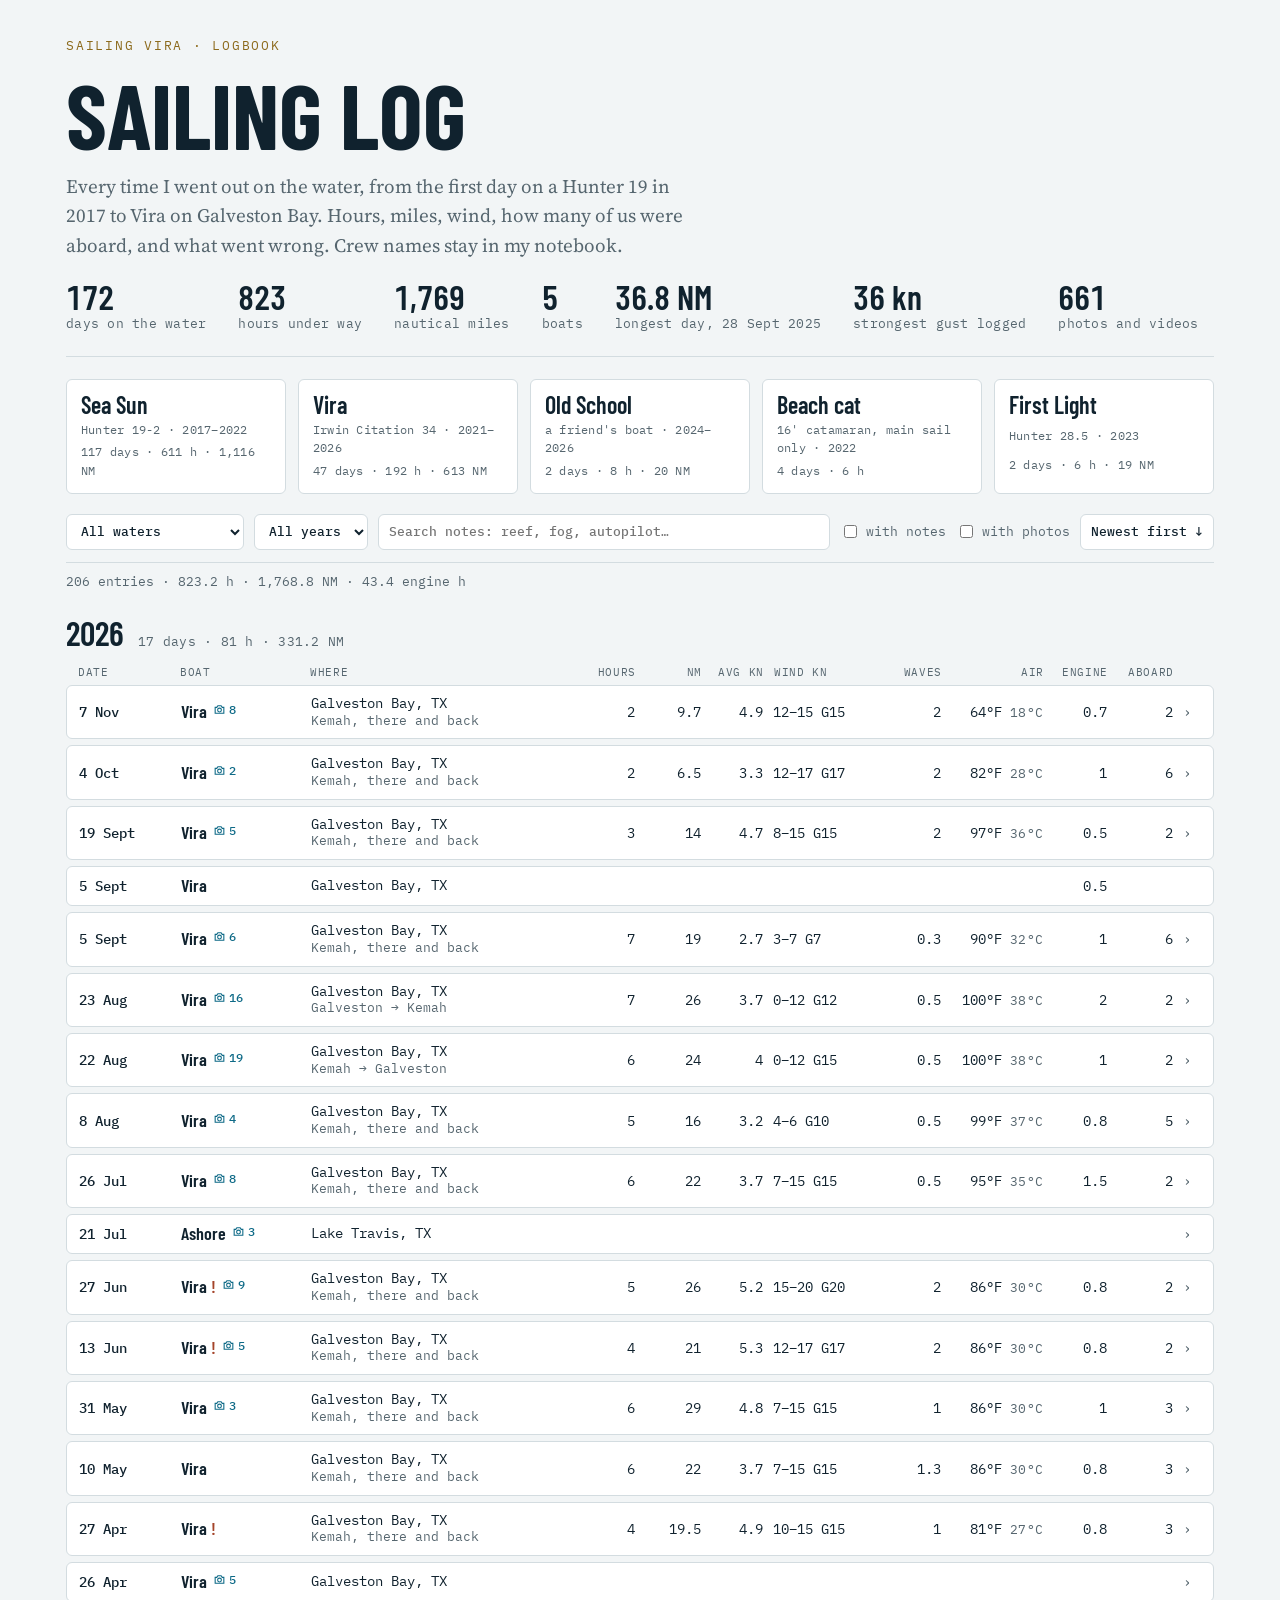
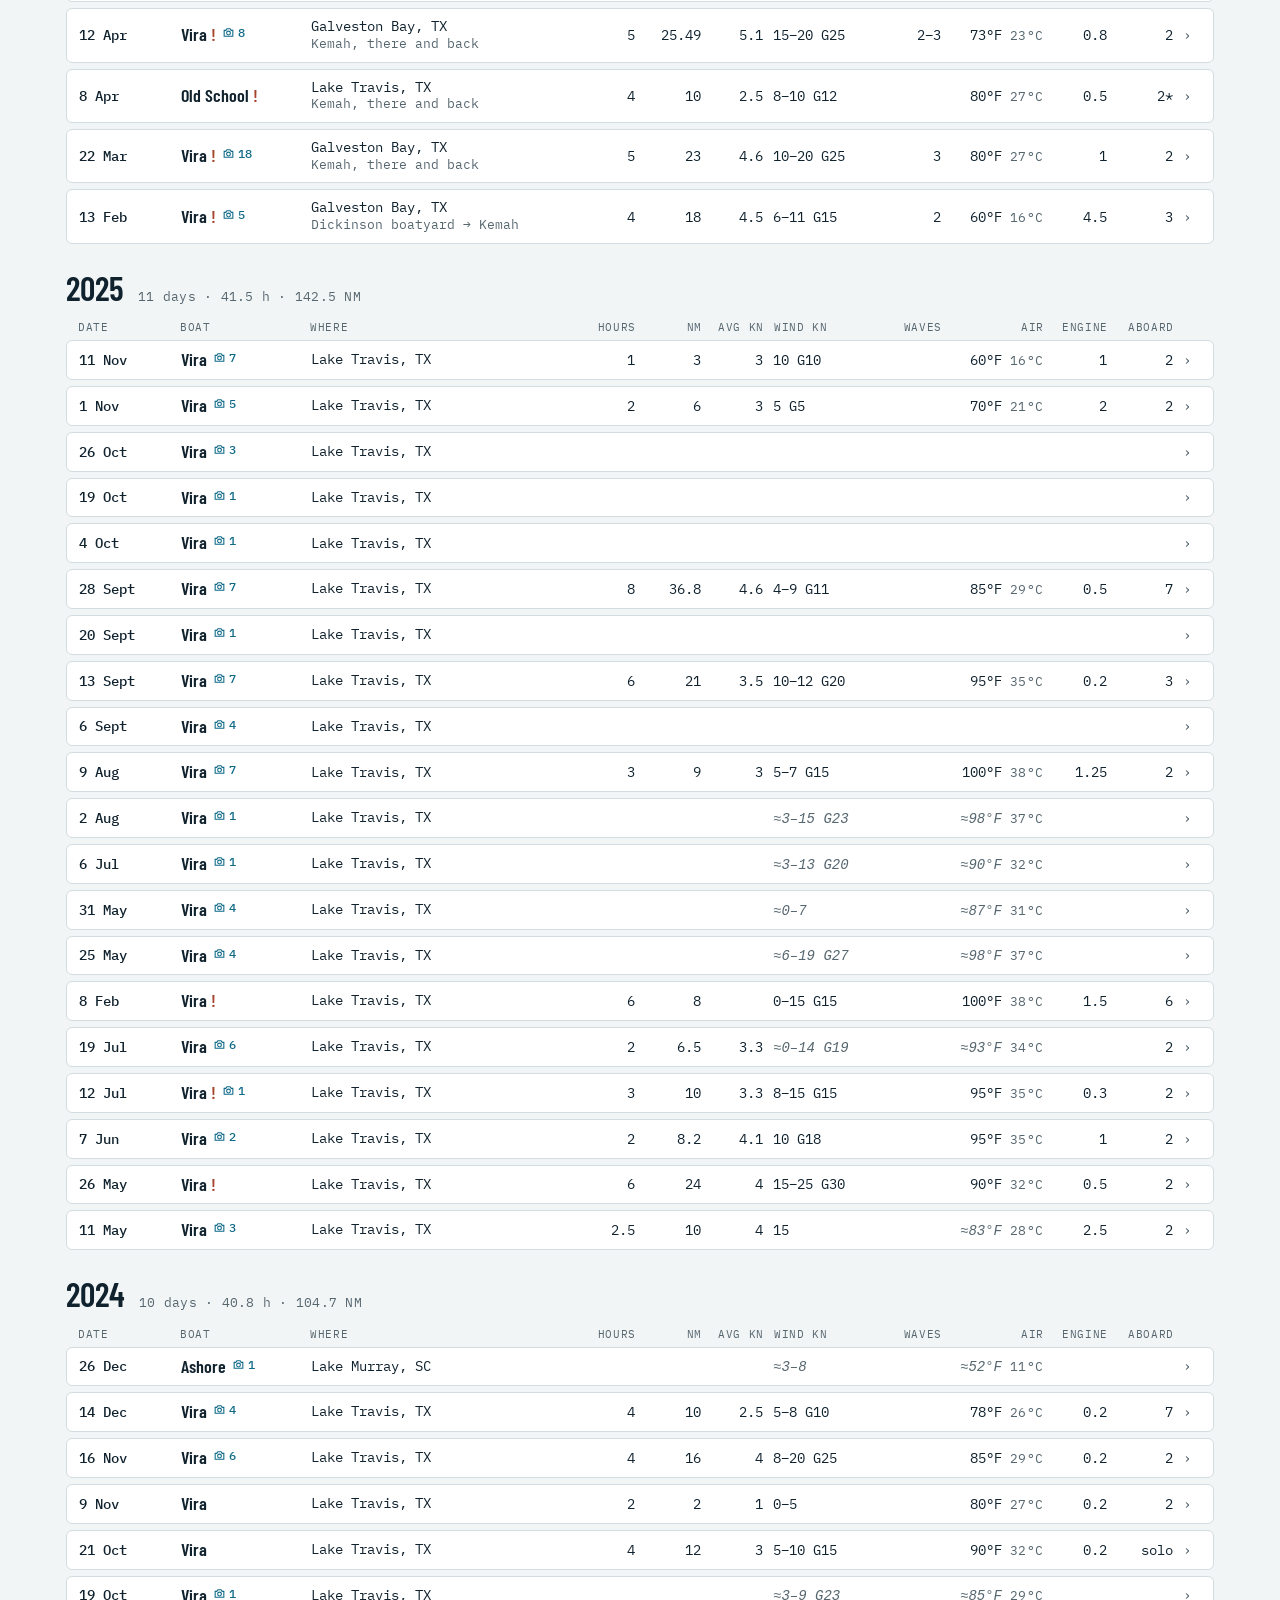
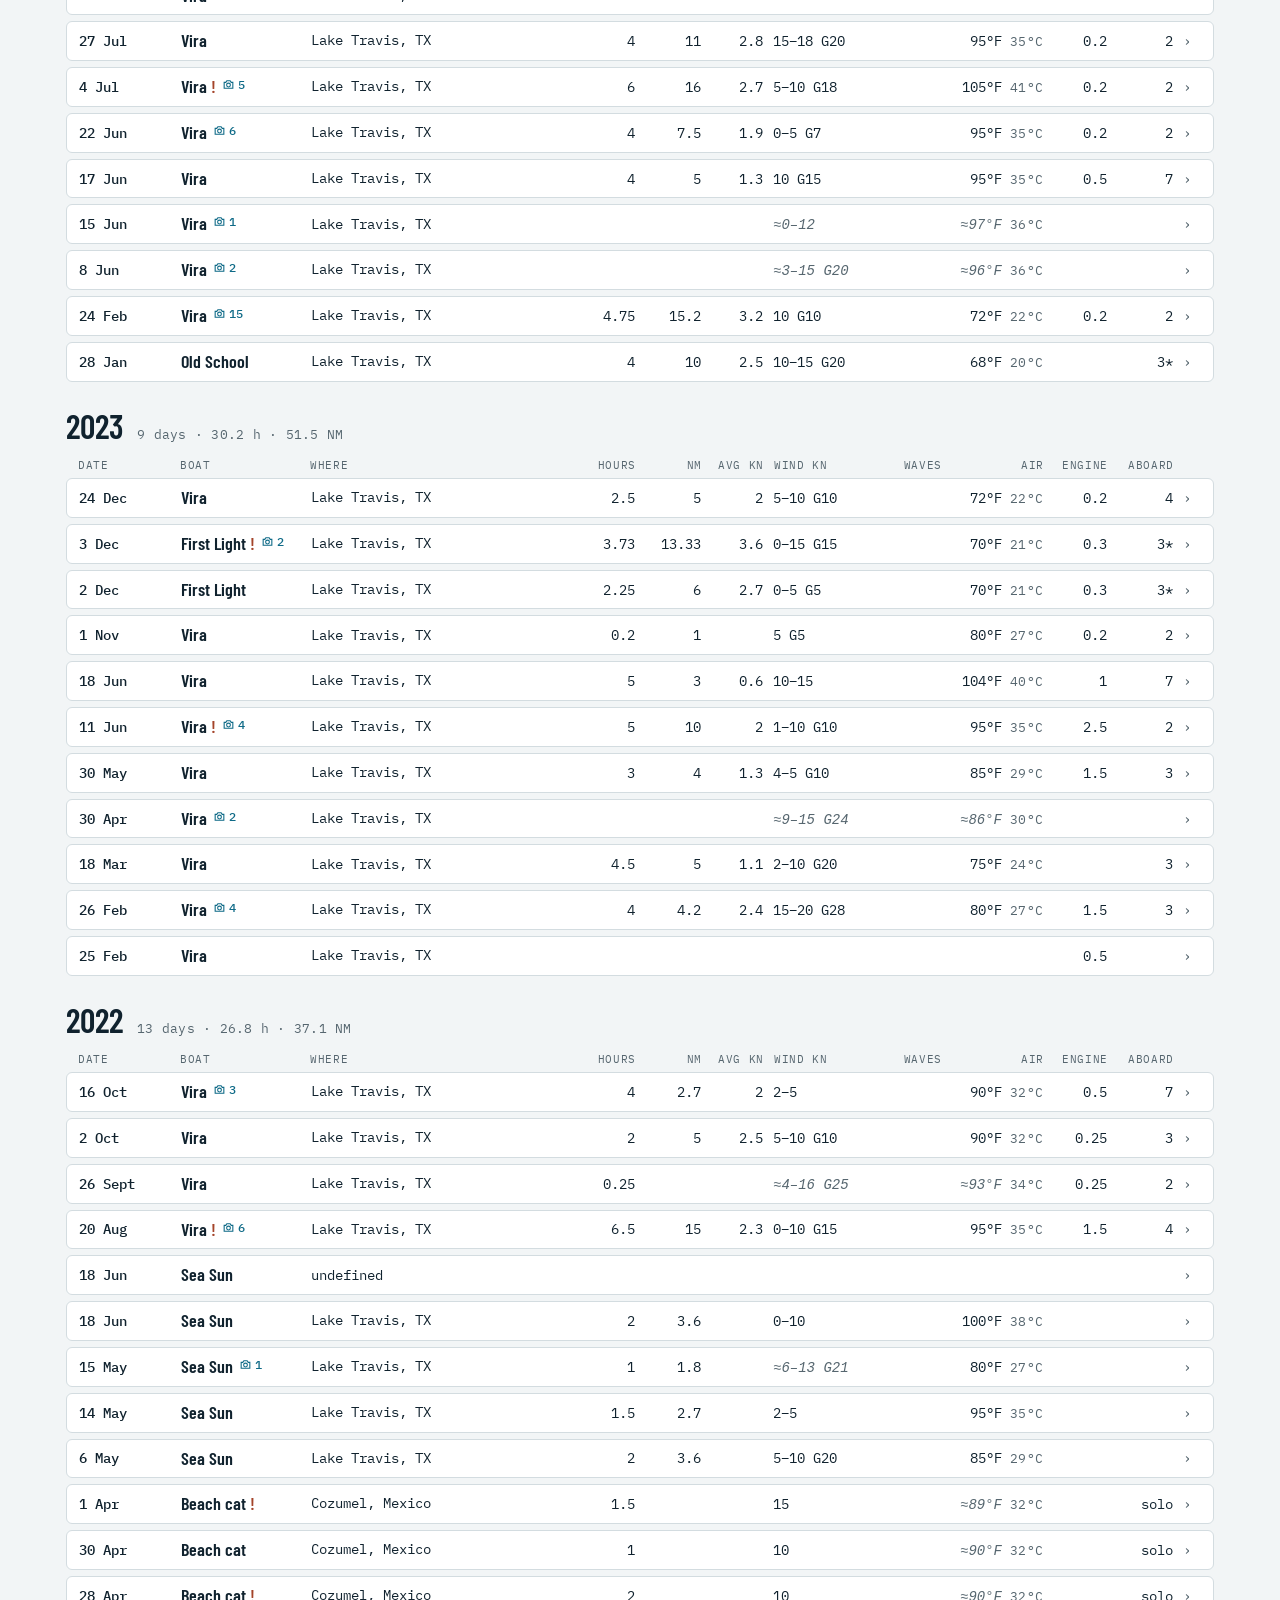
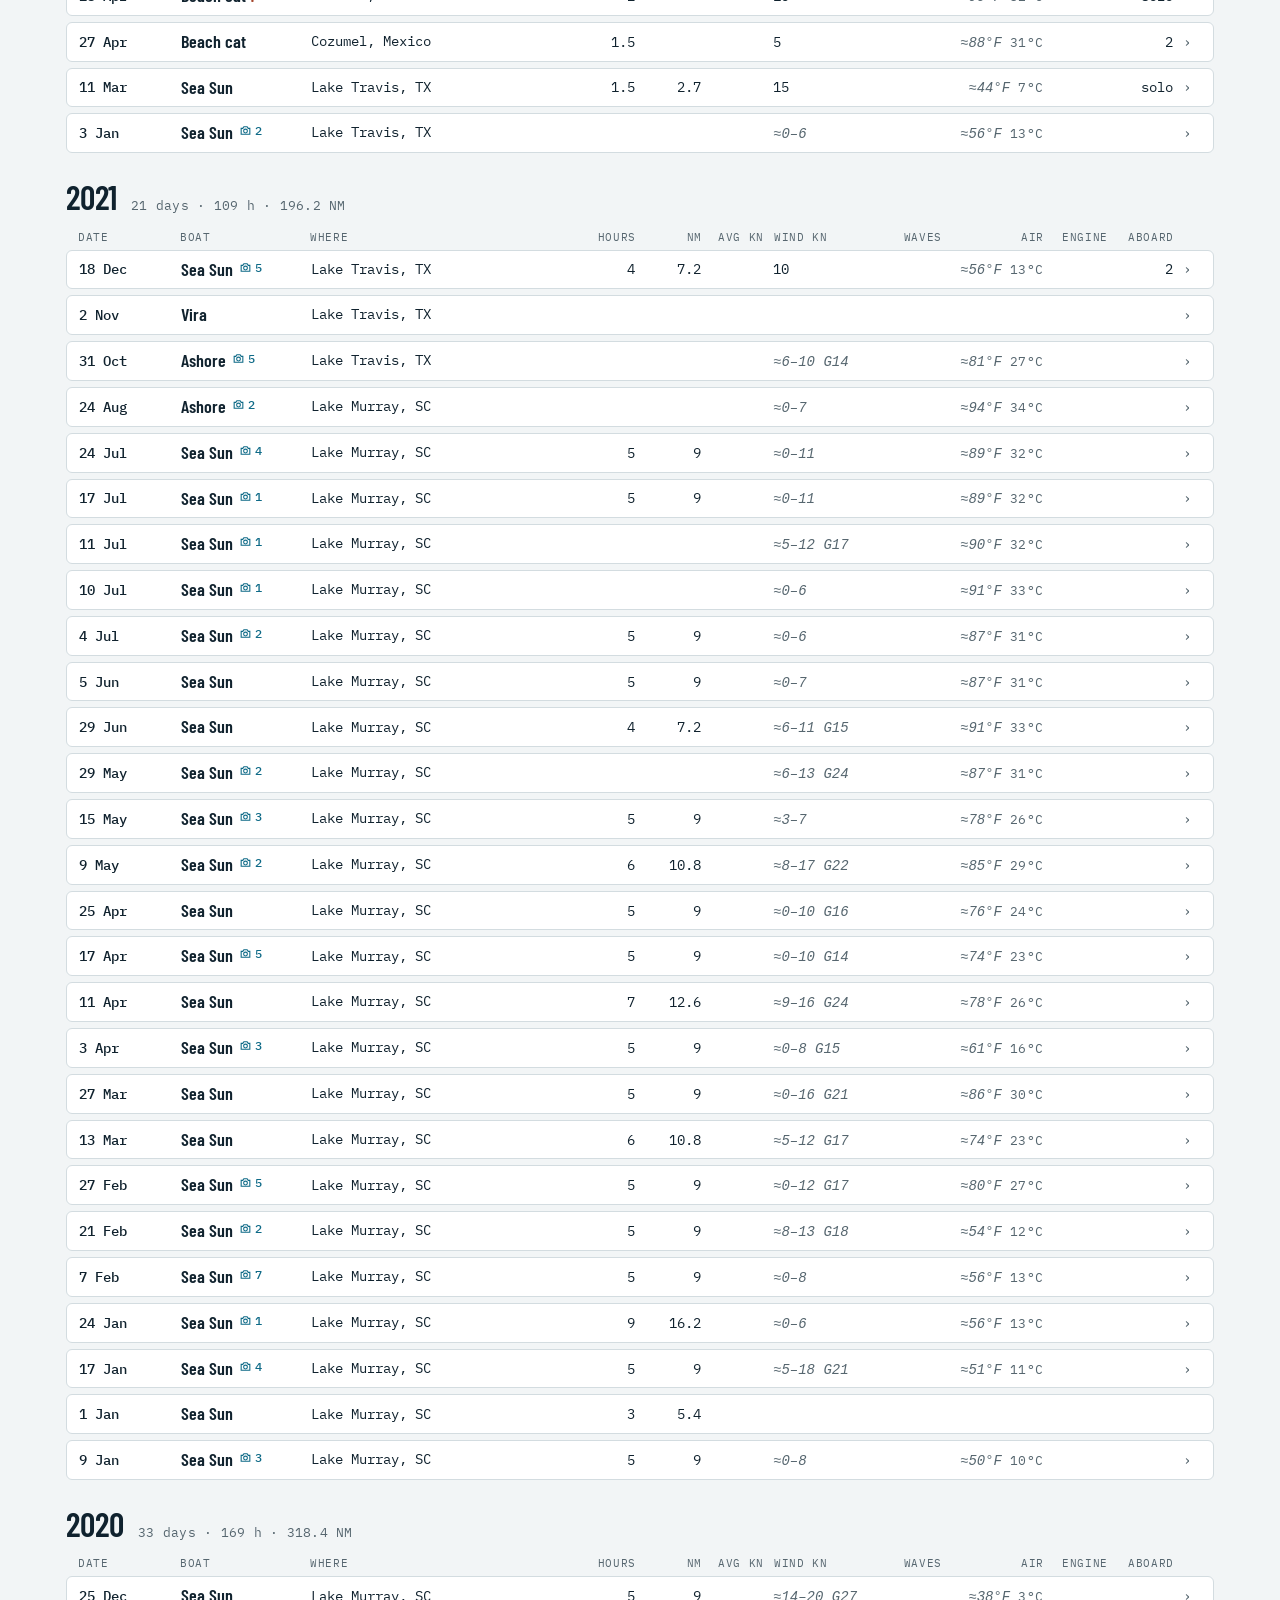
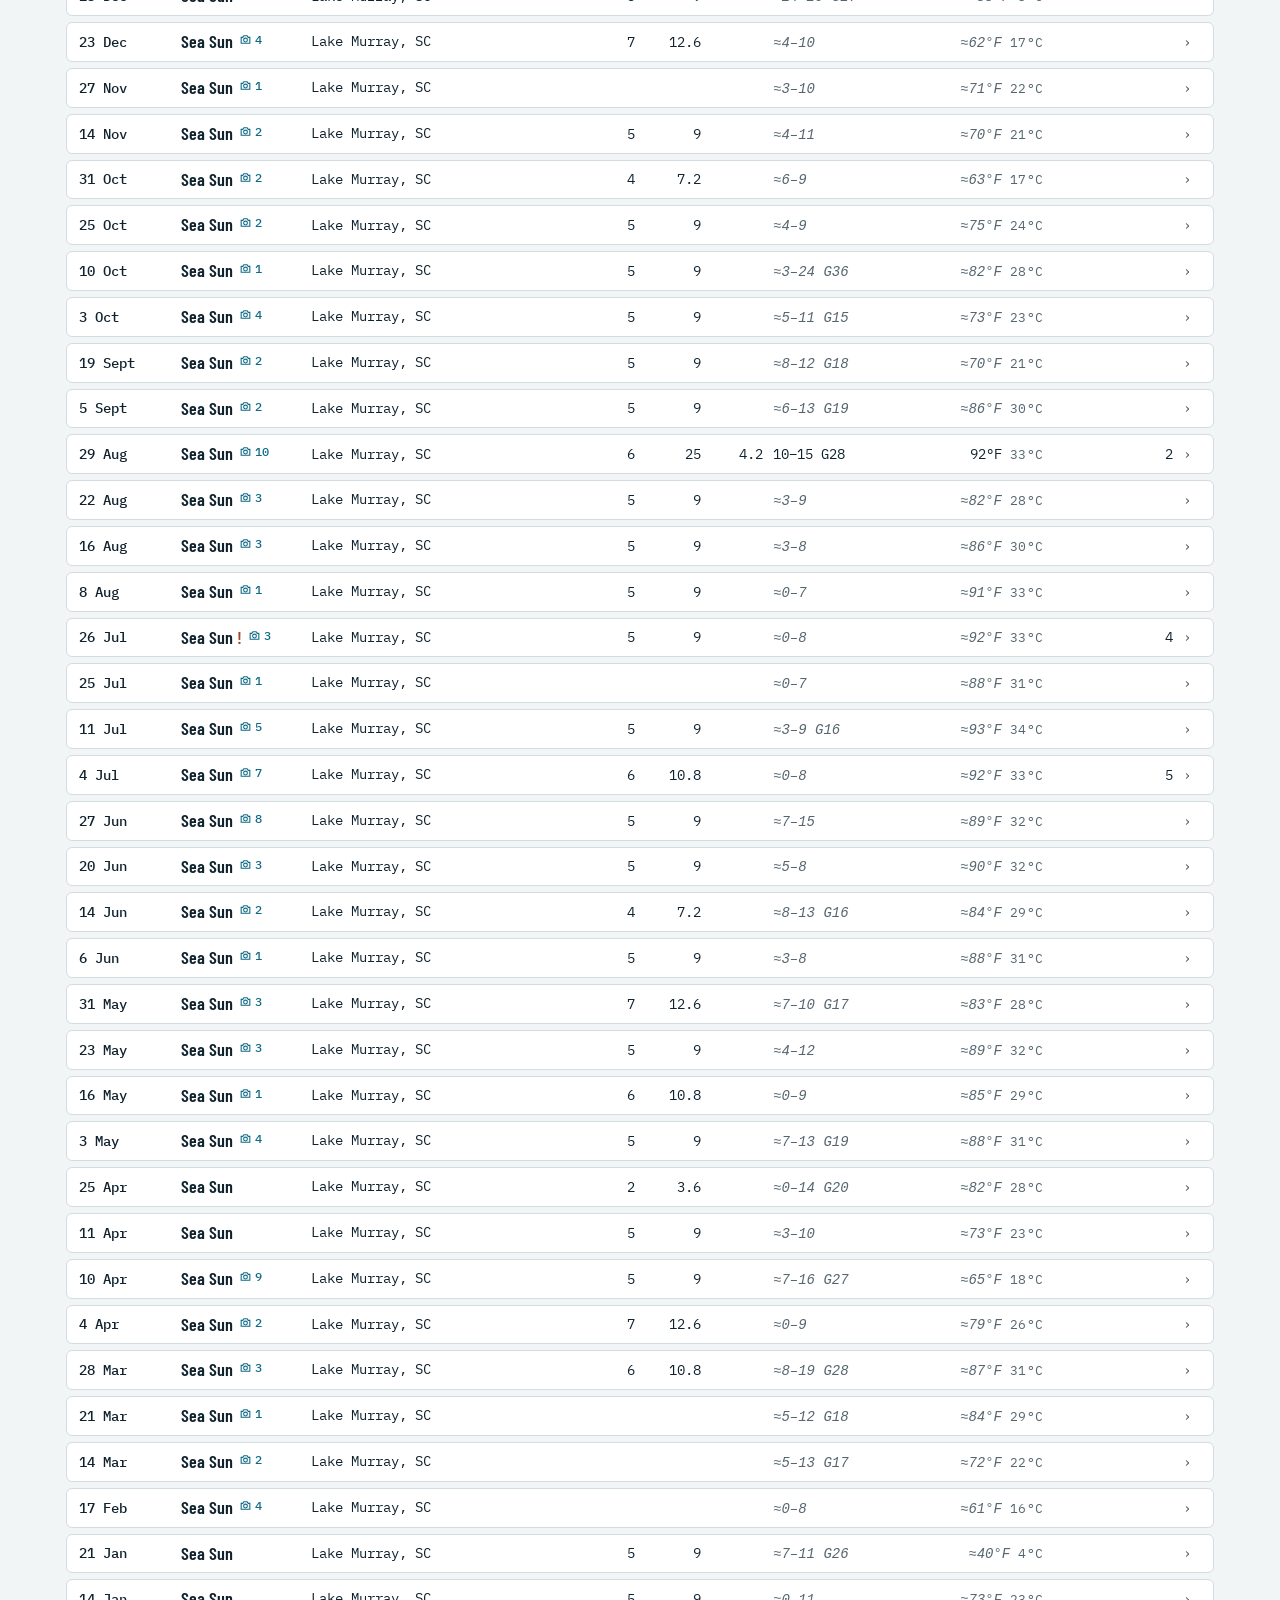
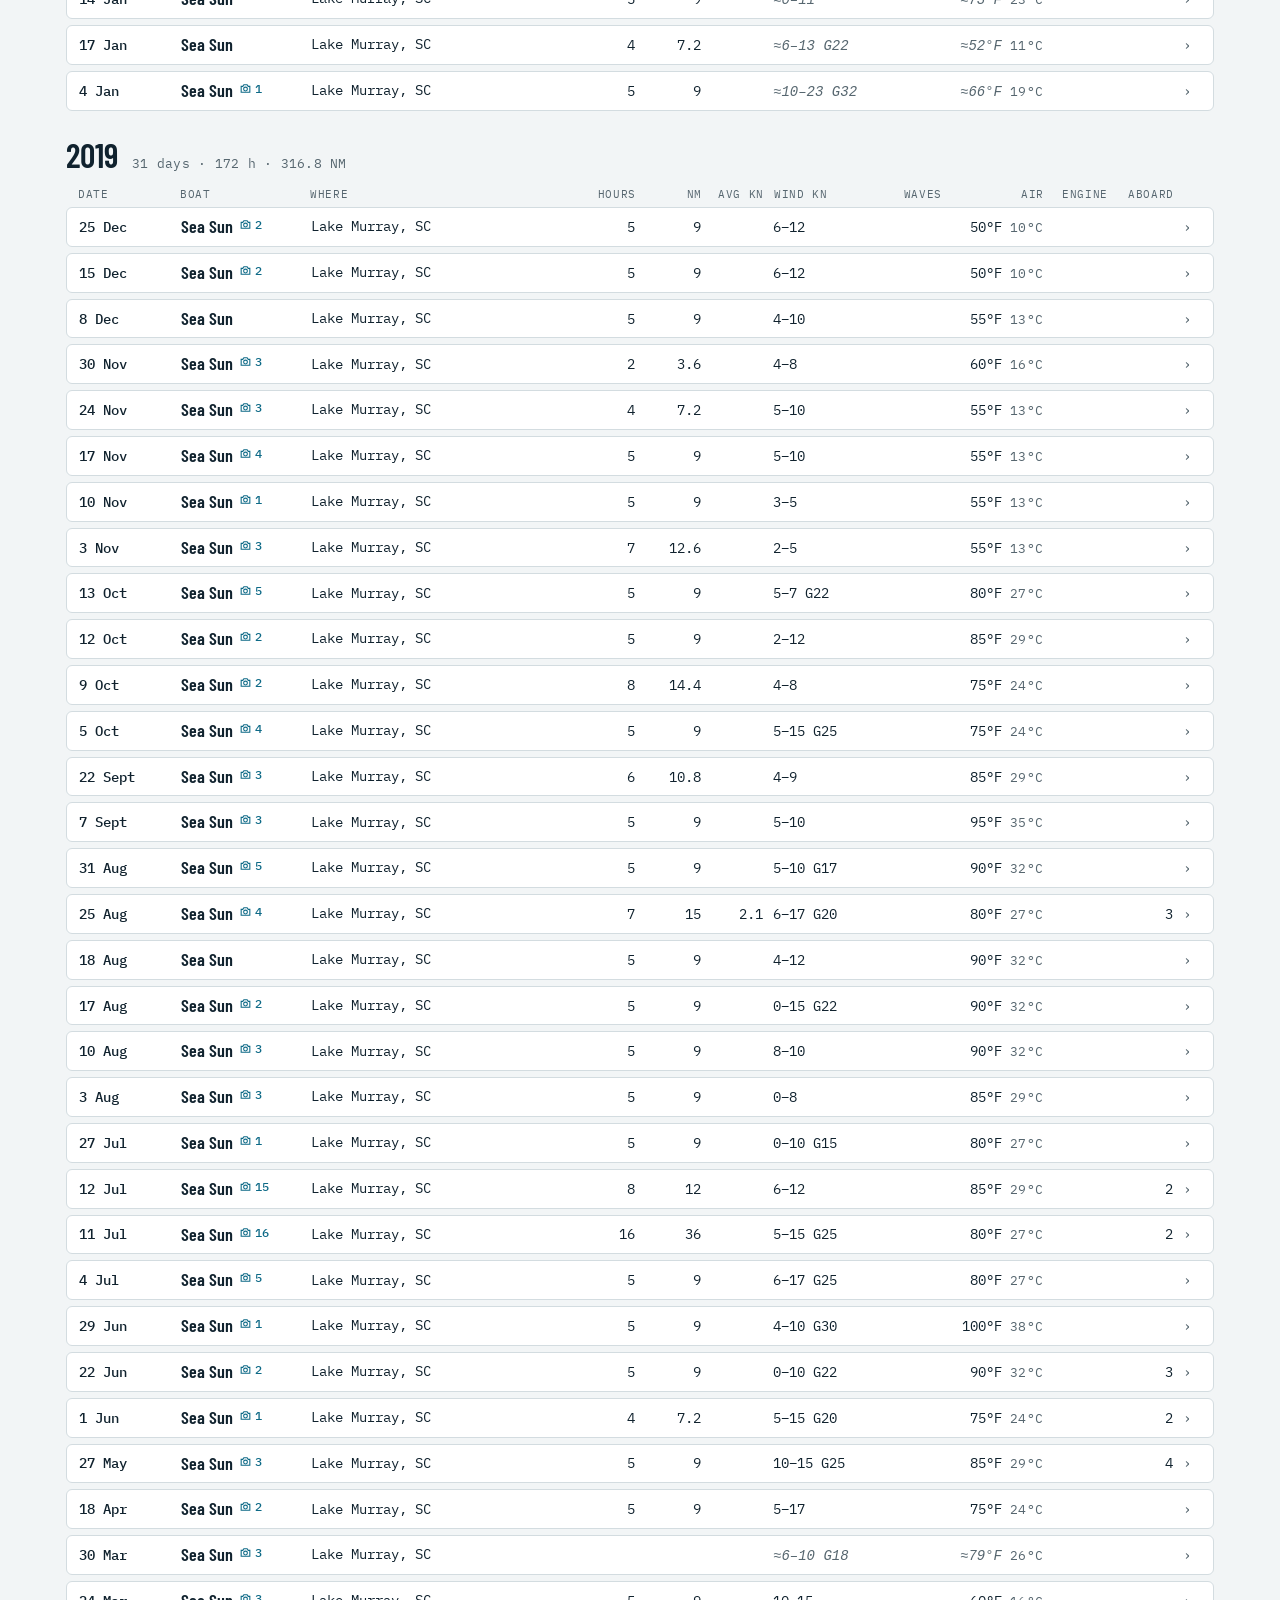
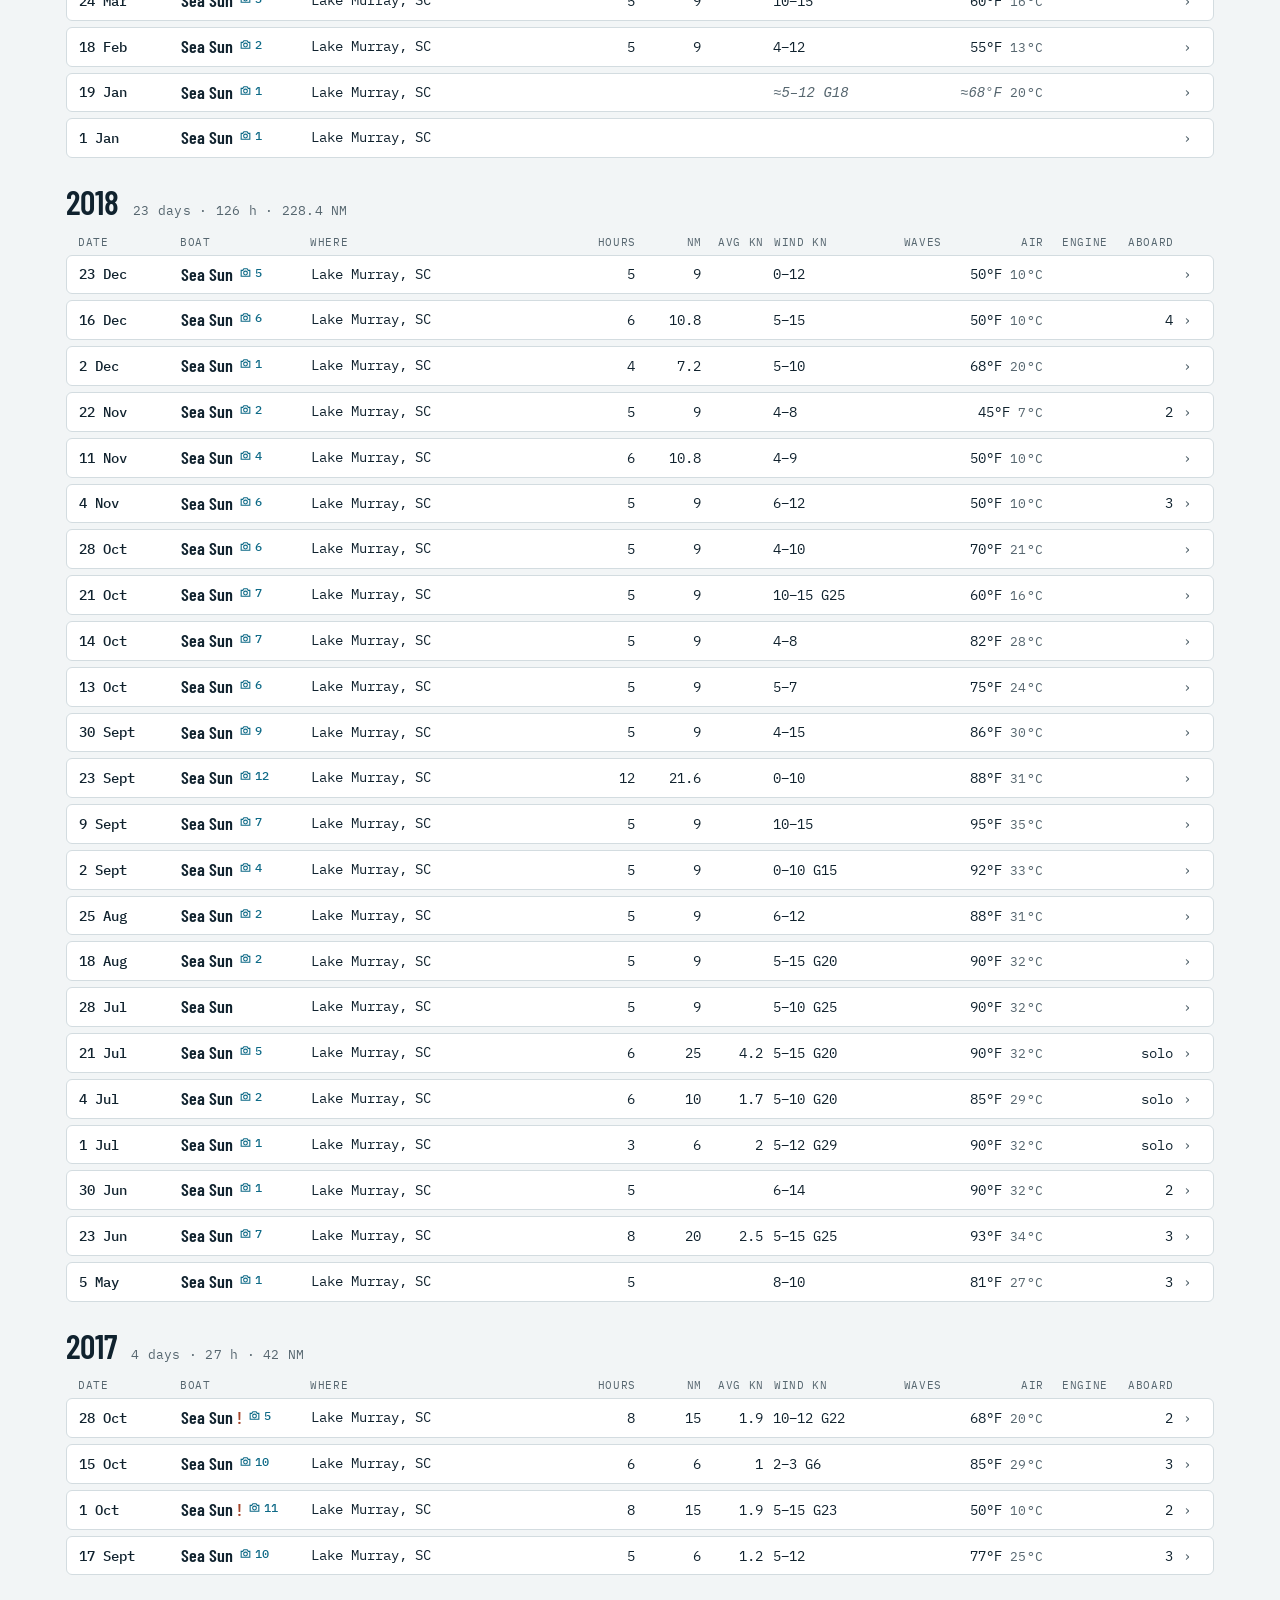
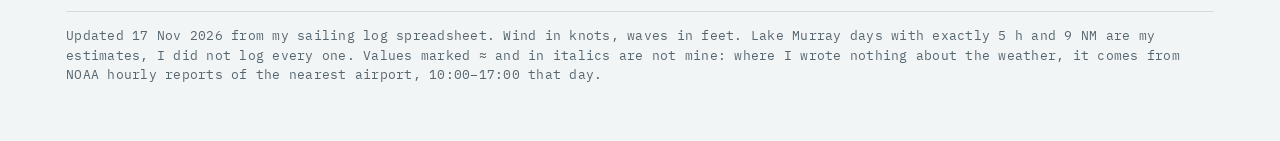
==== commit 3f66de48: "Sailing log: photos from the 2026 Galveston Bay album Co-Authored-By: Claude Opus 5.5 <noreply@anthr" ====
--- a/sailing-log/index.html
+++ b/sailing-log/index.html
@@ -139,7 +139,7 @@
   <footer class="foot mono">Updated 17 Nov 2026 from my sailing log spreadsheet. Wind in knots, waves in feet. Lake Murray days with exactly 5 h and 9 NM are my estimates, I did not log every one. Values marked ≈ and in italics are not mine: where I wrote nothing about the weather, it comes from NOAA hourly reports of the nearest airport, 10:00–17:00 that day.</footer>
 </div>
 <script>
-const LOG = [{"date":"2017-09-17","boat":"Sea Sun","model":"Hunter 19-2","water":"Lake Murray, SC","hours":5.0,"nm":6.0,"avg":1.2,"wind_min":5.0,"wind_max":12.0,"temp_f":77,"temp_c":25,"aboard":3,"role":"skipper","weather":"Partly cloudy","sail":"first get on a water, first experience on boat ramp. good funny day.","photos":[["https://lh3.googleusercontent.com/pw/AP1GczPyGXlczBss0MX7GcaVYidjsfinKnSy9xTJ-DT8gpf61UCMBmaEN6eQ3GvXRDPSgcSTp18TneCx2AKIxqylNG0nE4qUNDjTmQQqj86S4HErs48Yd-ph",4032,3024,"https://photos.google.com/share/AF1QipOehH7AtbuNu1kdq-wOK5O3WMDej3HcrV26aa9YfnZSjvcqm-EiJ-j3xaQ_Ce8kYA/photo/AF1QipOGTcVKF72dYga2Tmi2iIf8aXt0uAOZdRMb_GKM?key=QkYtc0lQMDdYSHNnTnpudnlaa3F2dGhnTXVXYi1B",0],["https://lh3.googleusercontent.com/pw/AP1GczM7q-YOZlsNEJjFkdCzlksRY-GcelbHZ8TGNewMAKaC9ptvLa2oyTTI-CyQVtV0TNui3UDSOWkd8w6Koebd-bbCZ39mMpJd7cv0Pp3eb13i-4jY6vRj",4032,3024,"https://photos.google.com/share/AF1QipOehH7AtbuNu1kdq-wOK5O3WMDej3HcrV26aa9YfnZSjvcqm-EiJ-j3xaQ_Ce8kYA/photo/AF1QipN54Z1YRkJoi42mTngM8AvZRu5ACUoGz1zNgoa7?key=QkYtc0lQMDdYSHNnTnpudnlaa3F2dGhnTXVXYi1B",0],["https://lh3.googleusercontent.com/pw/AP1GczOJN_r70Vya4-vSZZWhUI4kUFIM_IBYXSGj9ZLN2S5UqOMPo_wyCT0S1ISvd75pFKFgiSKGU__566iYYCochlU39OnaJeoIIgVw5IjjvkeV1McsZVVz",4032,3024,"https://photos.google.com/share/AF1QipOehH7AtbuNu1kdq-wOK5O3WMDej3HcrV26aa9YfnZSjvcqm-EiJ-j3xaQ_Ce8kYA/photo/AF1QipPVNzSYoJfZudA0RDxRNvhrY5QrEBCLfr1xIRRq?key=QkYtc0lQMDdYSHNnTnpudnlaa3F2dGhnTXVXYi1B",0],["https://lh3.googleusercontent.com/pw/AP1GczOALxHCeoxiwirST-qH26dchpSXKHqc5693i9GjmF9XiUPv9QxqV5NE7pX62nk19uf26E6r87yUHBB1d6eRF6Z9nDLqlKq-jcmzfhCGba0NfRWULrS8",4032,3024,"https://photos.google.com/share/AF1QipOehH7AtbuNu1kdq-wOK5O3WMDej3HcrV26aa9YfnZSjvcqm-EiJ-j3xaQ_Ce8kYA/photo/AF1QipO1vtzGTVbGGQPguU0KUqgmgHrNmvQEFs6Xcjc5?key=QkYtc0lQMDdYSHNnTnpudnlaa3F2dGhnTXVXYi1B",0],["https://lh3.googleusercontent.com/pw/AP1GczM0tEL0QipZBNI2rlh7img5cA-yNMFGP8_3t_GGJnkieyeT8wm6YzJ4TxNnIlgQlvt2JcX3Lj-1_Ld5Xp_oiHoMP237DoWkNbTSXa6vLpYcCwtK7uK9",4032,3024,"https://photos.google.com/share/AF1QipOehH7AtbuNu1kdq-wOK5O3WMDej3HcrV26aa9YfnZSjvcqm-EiJ-j3xaQ_Ce8kYA/photo/AF1QipNly6ZuAL9x-C5PakWGpEgu8EPTEyPXEhyOyCii?key=QkYtc0lQMDdYSHNnTnpudnlaa3F2dGhnTXVXYi1B",0],["https://lh3.googleusercontent.com/pw/AP1GczNyrPos5j48v1SiZYkHmRgXbUbfDTE-BYyKm8aRYQpb1STQhR6SpjBlDEsc1-eH_0q6DZvdUzQexn4K8-61bP96A8VGzCwBr8fFBWblJ9XgVJPs6f--",4032,3024,"https://photos.google.com/share/AF1QipOehH7AtbuNu1kdq-wOK5O3WMDej3HcrV26aa9YfnZSjvcqm-EiJ-j3xaQ_Ce8kYA/photo/AF1QipM7NuLNCUd_XYlAaYSE7XFWaZwuxkhQm9BsrsAl?key=QkYtc0lQMDdYSHNnTnpudnlaa3F2dGhnTXVXYi1B",0],["https://lh3.googleusercontent.com/pw/AP1GczPzqO-lLD6-UHJwNjK1fBEsLyVUxHEwcl4c6ddhNMBPY6Uz2vURAQkAOvH73xcd3Wl0R2wmZhUnv3Ep3Nt3kY_nnKQzjlhEAtDkYEUk8GwucUMlP6U8",4032,3024,"https://photos.google.com/share/AF1QipOehH7AtbuNu1kdq-wOK5O3WMDej3HcrV26aa9YfnZSjvcqm-EiJ-j3xaQ_Ce8kYA/photo/AF1QipPM4x3YmUk4ilRtMMvrf8wYYfax7NX_h627krgw?key=QkYtc0lQMDdYSHNnTnpudnlaa3F2dGhnTXVXYi1B",0],["https://lh3.googleusercontent.com/pw/AP1GczPcok0l3Cc3bqTyX3hAXNqLyW2kH4ahV4C3qii-EzZHFxuiZ4WQ2V51aaMQu1gUNReSENknydOUoIpauGPUlySQkeFxQdyY5HV_zvOvIR2wQQUQTkUk",4032,3024,"https://photos.google.com/share/AF1QipOehH7AtbuNu1kdq-wOK5O3WMDej3HcrV26aa9YfnZSjvcqm-EiJ-j3xaQ_Ce8kYA/photo/AF1QipPY02tm7JdbmjQenMYFSrbpGwUuvTJc2SW-kQAL?key=QkYtc0lQMDdYSHNnTnpudnlaa3F2dGhnTXVXYi1B",0],["https://lh3.googleusercontent.com/pw/AP1GczO0HENXmXCm_DjkYj1tr4k4AHpVhjqE4m8DOkdZ6puiA9u_pmLUMER8hWjEihgR8OeFNe3vaSQXXN4ivH-0QBuMlmAW6sAs81W2Xn9dnxES9vOMd49c",4032,3024,"https://photos.google.com/share/AF1QipOehH7AtbuNu1kdq-wOK5O3WMDej3HcrV26aa9YfnZSjvcqm-EiJ-j3xaQ_Ce8kYA/photo/AF1QipM-ajpnBiiWJsM8kNIB3GsfoO5j7oZIYCPKoPSY?key=QkYtc0lQMDdYSHNnTnpudnlaa3F2dGhnTXVXYi1B",0],["https://lh3.googleusercontent.com/pw/AP1GczMXWI5oYq8QwM90jna_itmwRdqaiVdahJxN1ol9WuwzuEwRrs36IN10f3SiMX5fMeIhOx9cAM73KigsHlG2YoLaLWEfnVbNDlh6or-FWvsW6IUzF6Sr",4032,3024,"https://photos.google.com/share/AF1QipOehH7AtbuNu1kdq-wOK5O3WMDej3HcrV26aa9YfnZSjvcqm-EiJ-j3xaQ_Ce8kYA/photo/AF1QipPLoDU4PXDPaB-pMvfYXWDxqgR7t1a-Lt9folXs?key=QkYtc0lQMDdYSHNnTnpudnlaa3F2dGhnTXVXYi1B",0]]},{"date":"2017-10-01","boat":"Sea Sun","model":"Hunter 19-2","water":"Lake Murray, SC","hours":8.0,"nm":15.0,"avg":1.88,"wind_min":5.0,"wind_max":15.0,"gust":23.0,"temp_f":50,"temp_c":10,"aboard":2,"role":"skipper","weather":"Windy, little cloudy","sail":"Get experience with squalls when get over Goat Island.","problems":"Almost knocked down when get out of Goat Island shadow.","photos":[["https://lh3.googleusercontent.com/pw/AP1GczP8WtPe4JHgjJkHmyvhGCtnpqk9USRxp32ZgiyO4qNJEr2lJWrOykWSn1Kgn95C7V-dZtasrMNBGsp-8JyRqENiOzlYDG3zCVfn58w3jdjr1t4awOAy",4032,3024,"https://photos.google.com/share/AF1QipOehH7AtbuNu1kdq-wOK5O3WMDej3HcrV26aa9YfnZSjvcqm-EiJ-j3xaQ_Ce8kYA/photo/AF1QipNFfJfCE7krTobJZ8FBbtEBf7skN2cHFyRjHQuZ?key=QkYtc0lQMDdYSHNnTnpudnlaa3F2dGhnTXVXYi1B",0],["https://lh3.googleusercontent.com/pw/AP1GczPKp1lfACL9R_X1IqEgLLhgPZ60vteX65x3QNDdRXbvaBmhgr3u_94NAwjHi3rjl_iIZZedQqgh7rc_7JafohBcd-8tRypogdh1-auJrInTK7HHpY7O",4032,3024,"https://photos.google.com/share/AF1QipOehH7AtbuNu1kdq-wOK5O3WMDej3HcrV26aa9YfnZSjvcqm-EiJ-j3xaQ_Ce8kYA/photo/AF1QipO8a4fEXDWTBec823x8wbXZNXBaUO-7DTZcgzEn?key=QkYtc0lQMDdYSHNnTnpudnlaa3F2dGhnTXVXYi1B",0],["https://lh3.googleusercontent.com/pw/AP1GczMoDjYPppaT6OIRjOn184feGXzxhhugm0clq2SXSfG4xQ6RIXOfG0V4TkWgNPats8aOCeutU0_5wpoxvF2_Kn7KtoqxqIIJKST07jYSKFbzC7Rbu3Tq",4032,3024,"https://photos.google.com/share/AF1QipOehH7AtbuNu1kdq-wOK5O3WMDej3HcrV26aa9YfnZSjvcqm-EiJ-j3xaQ_Ce8kYA/photo/AF1QipMYU3x2CSB0pbHgJtwc4oqoZiiwRHQuuxHKfpUo?key=QkYtc0lQMDdYSHNnTnpudnlaa3F2dGhnTXVXYi1B",0],["https://lh3.googleusercontent.com/pw/AP1GczMcODXxrutHWsmWUKkjfXpT8phn0HIC6KgUuGW7g5lYl_gbIg1j2vnMWG6pxl6VfdjmKIiptd2fh1Ywx5Pt1TgjwisSgn0GOw0SL911r3cDXxFno57u",4032,3024,"https://photos.google.com/share/AF1QipOehH7AtbuNu1kdq-wOK5O3WMDej3HcrV26aa9YfnZSjvcqm-EiJ-j3xaQ_Ce8kYA/photo/AF1QipN2B385mTABIYtTWDtZNCLFbpTVcXM4jTl4dij9?key=QkYtc0lQMDdYSHNnTnpudnlaa3F2dGhnTXVXYi1B",0],["https://lh3.googleusercontent.com/pw/AP1GczNfZyEi-xNxCTM-PBzpIrh7jT_pxk3s6qDMsX83xp2HFBQ0RQ4cqPzmgeSeRzN54weat-mf7-dXzPQB41_VdIihH6Wo3vhkzSJbYgAze3TlAep_ow5s",1920,1080,"https://photos.google.com/share/AF1QipOehH7AtbuNu1kdq-wOK5O3WMDej3HcrV26aa9YfnZSjvcqm-EiJ-j3xaQ_Ce8kYA/photo/AF1QipNPvCP5Aabv56eaxTVsrmgBvVE07E7sR1HYKtW_?key=QkYtc0lQMDdYSHNnTnpudnlaa3F2dGhnTXVXYi1B",18],["https://lh3.googleusercontent.com/pw/AP1GczMLQqx3QPEBNW-HUixfxNeWzrsHujaeFt81EIl7EaD7q2cltJhok3kzkcgQ6-tGutG6Um7Egy9C7L7W4pnRAghi8Db21I6ElvxE8ZcuMyrW7nwOjpR2",3024,4032,"https://photos.google.com/share/AF1QipOehH7AtbuNu1kdq-wOK5O3WMDej3HcrV26aa9YfnZSjvcqm-EiJ-j3xaQ_Ce8kYA/photo/AF1QipNb4FLSfkicG6iKHy8_NVMXEHIBbWO6imReqety?key=QkYtc0lQMDdYSHNnTnpudnlaa3F2dGhnTXVXYi1B",0],["https://lh3.googleusercontent.com/pw/AP1GczP-66YqD7ioLlW-Zkmts63rWjvWTRl1mONaaohz7fDE80kjgslxXQuiThUXqZhqK6NLhgYf7bjvD5sQqPfLnSPQ2MzcjxHEVUp77UQsWFgZHW3jqSau",3024,4032,"https://photos.google.com/share/AF1QipOehH7AtbuNu1kdq-wOK5O3WMDej3HcrV26aa9YfnZSjvcqm-EiJ-j3xaQ_Ce8kYA/photo/AF1QipOkLSIq5vbSkbUvJa2oxQj5ADvCfN7NFYyYbVhP?key=QkYtc0lQMDdYSHNnTnpudnlaa3F2dGhnTXVXYi1B",0],["https://lh3.googleusercontent.com/pw/AP1GczO298vyzex58DZf9MmnIRk5m-k53RyRUMDwpesw6p_0GOLg_SotD5GiMXdBdXW3EKBp0ruTLknUxiqYSWt9DhWvUj-mL-5poYrwxuYBYLC7r4PgoCJa",3024,4032,"https://photos.google.com/share/AF1QipOehH7AtbuNu1kdq-wOK5O3WMDej3HcrV26aa9YfnZSjvcqm-EiJ-j3xaQ_Ce8kYA/photo/AF1QipNXUZduNhlz83aj0kfDM2XOXkmLFzFMeA_TDuEI?key=QkYtc0lQMDdYSHNnTnpudnlaa3F2dGhnTXVXYi1B",0],["https://lh3.googleusercontent.com/pw/AP1GczMrwGxWtPUsglyrN2Rofu3aaz5bp3QGRSIvgqEuoWvqEzEGv_Xoz5Qm3fjQSw0VLqD9CSk5U-u3mrMJhRTAW-1-N5OPQf3F-VfbQkAsD7EN2ETHpriQ",3024,4032,"https://photos.google.com/share/AF1QipOehH7AtbuNu1kdq-wOK5O3WMDej3HcrV26aa9YfnZSjvcqm-EiJ-j3xaQ_Ce8kYA/photo/AF1QipMagsYymcOKwf7mgWsRW0WI__ucSDQSvinBLfsG?key=QkYtc0lQMDdYSHNnTnpudnlaa3F2dGhnTXVXYi1B",0],["https://lh3.googleusercontent.com/pw/AP1GczPB-wbPrVWNtbL0CR9RiYvRSc1uXT2FWTY4Jvgt9qVUsX00GnvQUJ4SyFqNb82S9G6pAIlhMQqNSD83Vy3sxIg7RiCJXCmJxyDSJf3EzkDJ03yEeSnw",3024,4032,"https://photos.google.com/share/AF1QipOehH7AtbuNu1kdq-wOK5O3WMDej3HcrV26aa9YfnZSjvcqm-EiJ-j3xaQ_Ce8kYA/photo/AF1QipPof94KonH7ycMgFd1AkbZpgfIpCCgpORhIOWPM?key=QkYtc0lQMDdYSHNnTnpudnlaa3F2dGhnTXVXYi1B",0],["https://lh3.googleusercontent.com/pw/AP1GczPQlGI_fd5A2-9YOU1TDfBGJ3JKF6NiKkgg8-YYgGPtNVfBfQ2CZ7OMjrwyOvOfC9zspRB9Tx-D0Tg0NjgPydGvs0m_oKfNJSFAEFqwIfwRzhWjzgUH",4032,3024,"https://photos.google.com/share/AF1QipOehH7AtbuNu1kdq-wOK5O3WMDej3HcrV26aa9YfnZSjvcqm-EiJ-j3xaQ_Ce8kYA/photo/AF1QipP9zxT57Q8paH41QwxyHxO4BgytFG4uN1A_TCWI?key=QkYtc0lQMDdYSHNnTnpudnlaa3F2dGhnTXVXYi1B",0]]},{"date":"2017-10-15","boat":"Sea Sun","model":"Hunter 19-2","water":"Lake Murray, SC","hours":6.0,"nm":6.0,"avg":1.0,"wind_min":2.0,"wind_max":3.0,"gust":6.0,"temp_f":85,"temp_c":29,"aboard":3,"role":"skipper","weather":"light wind, sunny","sail":"Relaxing sail, beached on the back side of Goat Island","photos":[["https://lh3.googleusercontent.com/pw/AP1GczPPlvJpsE1ReUAHpx8yqBi-0y5oQIuhLOC8VxBogNgLm9HhY3hVCCpWU38ghvDsUHclI4JtIaJ_YHWE9LpY9oeBDwck6HGxEyqUlmXOo4cOon4tMAF7",4032,3024,"https://photos.google.com/share/AF1QipOehH7AtbuNu1kdq-wOK5O3WMDej3HcrV26aa9YfnZSjvcqm-EiJ-j3xaQ_Ce8kYA/photo/AF1QipOoeG7YEBpWil1PHDeYvMsD4mUjWgm4Tp6656Cw?key=QkYtc0lQMDdYSHNnTnpudnlaa3F2dGhnTXVXYi1B",0],["https://lh3.googleusercontent.com/pw/AP1GczNccLLpSUfUKfJ0oq1zasKY-SWyHxwxDOawCaKUAGjL-Uzb8NrSBls3Lx2cbOsf8d4MUwAII5UkOOELzJkvNTvQOm_qtdZRWcXuiyfvsi5GiS791kiM",4032,3024,"https://photos.google.com/share/AF1QipOehH7AtbuNu1kdq-wOK5O3WMDej3HcrV26aa9YfnZSjvcqm-EiJ-j3xaQ_Ce8kYA/photo/AF1QipNctRV7vdSU2hQ2obyzwKqvi0_Wz2txR9IDaGXq?key=QkYtc0lQMDdYSHNnTnpudnlaa3F2dGhnTXVXYi1B",0],["https://lh3.googleusercontent.com/pw/AP1GczOm3dSlqvCewSFXi8E3JGPiG-81ME4VjVgMhu9yj7mlVPB_IyTaEIoBnnDUACBBRNeUm113JPrjJDTUEYyoh9BrdUK4V3jnpsj_F9UzdzWZRRMCMDX8",4032,3024,"https://photos.google.com/share/AF1QipOehH7AtbuNu1kdq-wOK5O3WMDej3HcrV26aa9YfnZSjvcqm-EiJ-j3xaQ_Ce8kYA/photo/AF1QipPAQNL5kWrYyXxsS-oNPrObPnbmFZnVuQ0S8cdg?key=QkYtc0lQMDdYSHNnTnpudnlaa3F2dGhnTXVXYi1B",0],["https://lh3.googleusercontent.com/pw/AP1GczOxjgxNPw7eGS1wq_xlifxWyNYOTwGJ93USiWS0E5fZkvFV-1VIVzTRts1YFvYEY-vopCk8PK-0tz0hEht_RmeyrXfC6UxrD4HFS-4EOYnPKlmKXYsf",4032,3024,"https://photos.google.com/share/AF1QipOehH7AtbuNu1kdq-wOK5O3WMDej3HcrV26aa9YfnZSjvcqm-EiJ-j3xaQ_Ce8kYA/photo/AF1QipP_6-IAj59Rjle4Z97NAX9OswMhtX8te4KKmEEu?key=QkYtc0lQMDdYSHNnTnpudnlaa3F2dGhnTXVXYi1B",0],["https://lh3.googleusercontent.com/pw/AP1GczPAFVczrAcwYf6RGuv5C45E0wCkekJFWEbh2B7Benfb_HBZUCyYUXc8JBuLb2X1RIZFAEJOipLT-dQIEQouiU8xY81uGcZE2foWaGPffh-ZzqoubRL3",4032,3024,"https://photos.google.com/share/AF1QipOehH7AtbuNu1kdq-wOK5O3WMDej3HcrV26aa9YfnZSjvcqm-EiJ-j3xaQ_Ce8kYA/photo/AF1QipPtwotWSCDk-wlD5I_dnvNnzhE-1JD8wdndmrVQ?key=QkYtc0lQMDdYSHNnTnpudnlaa3F2dGhnTXVXYi1B",0],["https://lh3.googleusercontent.com/pw/AP1GczP7RflCVdQ7YkUI1v0qbn0REmeIaK34dvrIwvE1dU7u-T-nC6tXiY8iZN9oYMMRM30qSC9VYX8vyI6xSYpHU3qpiZ9crJ_ZfIEykHsIgxDpxj2ssEiH",4032,3024,"https://photos.google.com/share/AF1QipOehH7AtbuNu1kdq-wOK5O3WMDej3HcrV26aa9YfnZSjvcqm-EiJ-j3xaQ_Ce8kYA/photo/AF1QipOhKYYdD1Xu_YGyFfdNtpZrWxgiDp3BPGZ9p4SE?key=QkYtc0lQMDdYSHNnTnpudnlaa3F2dGhnTXVXYi1B",0],["https://lh3.googleusercontent.com/pw/AP1GczPJK-06YYxe9DTHr2tKzB47M_WbotNnvKy-DvDMa3VZ6gy9IyrBA4UX46aUnoDCS-i3PRY63BYn9Ur8-Pe4RQMys6c2mcO1c1-vyMbiPOqgR6r6nQ1q",4032,3024,"https://photos.google.com/share/AF1QipOehH7AtbuNu1kdq-wOK5O3WMDej3HcrV26aa9YfnZSjvcqm-EiJ-j3xaQ_Ce8kYA/photo/AF1QipPfMwky2x84Ef9Yat9FYcEZzgLWepdp_WuPFBKj?key=QkYtc0lQMDdYSHNnTnpudnlaa3F2dGhnTXVXYi1B",0],["https://lh3.googleusercontent.com/pw/AP1GczM07Gaa6yQnuEdKi4Wi_0HkqHsjDrxOFPvWlRcmGpRd6j5hWdml1iN7IW2zqb70gPUjl4gEPNZiETZYs39FefhPku3t7ecpm40LOT0Ozs3LQgA6B3sZ",4032,3024,"https://photos.google.com/share/AF1QipOehH7AtbuNu1kdq-wOK5O3WMDej3HcrV26aa9YfnZSjvcqm-EiJ-j3xaQ_Ce8kYA/photo/AF1QipMB2xaz5Kj1Uj6it7nUNe9AYolW1-_Zd9MnmN-7?key=QkYtc0lQMDdYSHNnTnpudnlaa3F2dGhnTXVXYi1B",0],["https://lh3.googleusercontent.com/pw/AP1GczM1dWIIdTjDQSJP-XsdxcIEIIS7jdoFMIZjENlLZxlKvI-oXsx4Pi-s5ICqz452ChQJEkTWYqriY96EUtqOMW4z3d32JnT9wyIyTaEpvoWxaeilRFhZ",4032,3024,"https://photos.google.com/share/AF1QipOehH7AtbuNu1kdq-wOK5O3WMDej3HcrV26aa9YfnZSjvcqm-EiJ-j3xaQ_Ce8kYA/photo/AF1QipOBc6BjZaB9NMdAeXlKknYL7hn3cYGaPxR8FCD2?key=QkYtc0lQMDdYSHNnTnpudnlaa3F2dGhnTXVXYi1B",0],["https://lh3.googleusercontent.com/pw/AP1GczMIFCuN5-batmDguA_pwM0eeDrEIhjrF49eLi6Gnnc53xrbRsbp8nJbSpa5v31DULsNkwfLP6QgIU51tN6p9l3-PD3VTR9pGYpCc_P5R6N_dEl_l9yM",3024,4032,"https://photos.google.com/share/AF1QipOehH7AtbuNu1kdq-wOK5O3WMDej3HcrV26aa9YfnZSjvcqm-EiJ-j3xaQ_Ce8kYA/photo/AF1QipP_XNCjOx2Tl33tN-LE8ZDXsE0P7pqugOncCYQT?key=QkYtc0lQMDdYSHNnTnpudnlaa3F2dGhnTXVXYi1B",0]]},{"date":"2017-10-28","boat":"Sea Sun","model":"Hunter 19-2","water":"Lake Murray, SC","hours":8.0,"nm":15.0,"avg":1.88,"wind_min":10.0,"wind_max":12.0,"gust":22.0,"temp_f":68,"temp_c":20,"aboard":2,"role":"skipper","weather":"Windy, little cloudy","sail":"High wind on open areas, have fun","problems":"attempt to anchor on windward side of the Bomb Island was not successful. Problems with float in Honda outboard","photos":[["https://lh3.googleusercontent.com/pw/AP1GczMaxQ-tIiuI5gb36BZWFRJT8oPvLX1otbi7Ozwa9uQ3WDe6l0Knti9W3taulLJSd4HAN2kIu65oghsRHw5rUYcGnkrIOWrRBvPciIldwcKyPJM_Bluy",3024,4032,"https://photos.google.com/share/AF1QipOehH7AtbuNu1kdq-wOK5O3WMDej3HcrV26aa9YfnZSjvcqm-EiJ-j3xaQ_Ce8kYA/photo/AF1QipOhbmGuIZUpblStun617tp5WSmWFBZm-WAL4X1J?key=QkYtc0lQMDdYSHNnTnpudnlaa3F2dGhnTXVXYi1B",0],["https://lh3.googleusercontent.com/pw/AP1GczMoiIp59W48V4r9GuYfeZhuWXhjW2_P4J6N7KXkT3RyHwCsI8Iu5_6tJtQRIlhDeEW7L4ZpKb96uLw2RkeYBqbfQwDYwotK3Q2and3qiqa4gbeDh-Ds",12374,3628,"https://photos.google.com/share/AF1QipOehH7AtbuNu1kdq-wOK5O3WMDej3HcrV26aa9YfnZSjvcqm-EiJ-j3xaQ_Ce8kYA/photo/AF1QipPa_dPp45u6CAuoRSwpoj0N5H1sJ5ywz8_QJctz?key=QkYtc0lQMDdYSHNnTnpudnlaa3F2dGhnTXVXYi1B",0],["https://lh3.googleusercontent.com/pw/AP1GczO1Fz58OOqYD27ZmrO4w2OIRLQsmt9wKV26kTJP2j4-qQyMSeqQXm93WGiYNqsF4r0qDzFyAgK3TTBxXInDaweW-GH5TpLv4qBOtIGdTtkI9HtLtOjs",3024,4032,"https://photos.google.com/share/AF1QipOehH7AtbuNu1kdq-wOK5O3WMDej3HcrV26aa9YfnZSjvcqm-EiJ-j3xaQ_Ce8kYA/photo/AF1QipOf4PdRtFaK_CWUMf_xo952E5r4IDHVql6Hf9mh?key=QkYtc0lQMDdYSHNnTnpudnlaa3F2dGhnTXVXYi1B",0],["https://lh3.googleusercontent.com/pw/AP1GczMcCjwMVlS6_r_owbRzsgOVSSHg3yi3FGqa_jYmZ8hBnoGvtV-4EWLj1mT20E32zaOUvzDfjGmUFYTXItXA0lW-FKSJA1_7UqZl4GoWEWaDRZY7jLkF",4032,3024,"https://photos.google.com/share/AF1QipOehH7AtbuNu1kdq-wOK5O3WMDej3HcrV26aa9YfnZSjvcqm-EiJ-j3xaQ_Ce8kYA/photo/AF1QipOvXDPUPh_E0yfG3jIAc3L_6NVr87XT_RKzu7rW?key=QkYtc0lQMDdYSHNnTnpudnlaa3F2dGhnTXVXYi1B",0],["https://lh3.googleusercontent.com/pw/AP1GczOcHfNg5kJsaqUz_TutMto5zxOWsFu2z0D7BEKqTxW3-qXgv3TyvGVHBbGA-GZa0GfYGK3ikUjTYl13gP95OIzyE6R4FznhF94kSi0rjtd6FpeAaFBP",4032,3024,"https://photos.google.com/share/AF1QipOehH7AtbuNu1kdq-wOK5O3WMDej3HcrV26aa9YfnZSjvcqm-EiJ-j3xaQ_Ce8kYA/photo/AF1QipMQA-v9a4t8066fJhfF5BgTW7-uiNLig2oSGAJd?key=QkYtc0lQMDdYSHNnTnpudnlaa3F2dGhnTXVXYi1B",0]]},{"date":"2018-05-05","boat":"Sea Sun","model":"Hunter 19-2","water":"Lake Murray, SC","hours":5.0,"wind_min":8.0,"wind_max":10.0,"temp_f":81,"temp_c":27,"aboard":3,"role":"skipper","weather":"Overcast","photos":[["https://lh3.googleusercontent.com/pw/AP1GczOv7HDqJu5M8I_a0cr11pHSPmgkY-Iij8XJzt6n3ihtK9ok_YxDjDPpohtFCEcLKRZICwSSfdHZTzRj5FH5lTJssnQyKA0LhTPp1qdDffBP_9qYNdDo",4032,3024,"https://photos.google.com/share/AF1QipOehH7AtbuNu1kdq-wOK5O3WMDej3HcrV26aa9YfnZSjvcqm-EiJ-j3xaQ_Ce8kYA/photo/AF1QipMHaSKSOWBUxJ-VYBAz5w__lkxU8ivxc0GJYeU2?key=QkYtc0lQMDdYSHNnTnpudnlaa3F2dGhnTXVXYi1B",0]]},{"date":"2018-06-23","boat":"Sea Sun","model":"Hunter 19-2","water":"Lake Murray, SC","hours":8.0,"nm":20.0,"avg":2.5,"wind_min":5.0,"wind_max":15.0,"gust":25.0,"temp_f":93,"temp_c":34,"aboard":3,"role":"skipper","weather":"Sometimes windy","sail":"Fun sailing","photos":[["https://lh3.googleusercontent.com/pw/AP1GczM2kGZSYZUaeYm4TBOJ4Di6eIBPhUpcPdLSy4bVA2G66wL-rRoija0Du1J0s_xq2XkIVc-ZBHU-nFXCJjxBiL2HYb2-_o9Nvw-YcrLWfIZsWXmof0Yq",4032,3024,"https://photos.google.com/share/AF1QipOehH7AtbuNu1kdq-wOK5O3WMDej3HcrV26aa9YfnZSjvcqm-EiJ-j3xaQ_Ce8kYA/photo/AF1QipMS8wmGjw1XvmPB_UXmN2yDx1rQCZGaeH7lkNeK?key=QkYtc0lQMDdYSHNnTnpudnlaa3F2dGhnTXVXYi1B",0],["https://lh3.googleusercontent.com/pw/AP1GczOSUcNjOy-TZxzkx_pgdWHAhborCJ2CG5qFb7fd7O8CgKxHnrNb0-TbqxDmv55hkt8aeWwvGEbY5w08Zgli4C4jtvynq1fSEEb28hLw1eJJZkCRv9tp",4032,3024,"https://photos.google.com/share/AF1QipOehH7AtbuNu1kdq-wOK5O3WMDej3HcrV26aa9YfnZSjvcqm-EiJ-j3xaQ_Ce8kYA/photo/AF1QipNCbxq02PyH7n5D_0oQY46ZA_QJlLi3nC70GC2R?key=QkYtc0lQMDdYSHNnTnpudnlaa3F2dGhnTXVXYi1B",0],["https://lh3.googleusercontent.com/pw/AP1GczOOGkybWthmYOXc9Tst4KT8V8zReK5o9qaFVZXn8P4OBuh6PlVAHhDxBA1IE-Vfrr5_N-H3Xm9JKgJCWiHzz-_XMoKU3WAzG_nPKmZ9IyLjamz0k4-1",4032,3024,"https://photos.google.com/share/AF1QipOehH7AtbuNu1kdq-wOK5O3WMDej3HcrV26aa9YfnZSjvcqm-EiJ-j3xaQ_Ce8kYA/photo/AF1QipOTEKcxjjJFVjanX6WPY1vIQp2j5arSr5AwTseK?key=QkYtc0lQMDdYSHNnTnpudnlaa3F2dGhnTXVXYi1B",0],["https://lh3.googleusercontent.com/pw/AP1GczPvnVKvkEiFq-iOlTzylDz9ZbyDp7k2GJ5VSKxGbtKtHIo2l34tC2FTs6ouFz2PzfpFtlxlU_8BOHuT4oihZS0h5GC8A9ZyWDPlhUVvlQEI_O30d5vr",4032,3024,"https://photos.google.com/share/AF1QipOehH7AtbuNu1kdq-wOK5O3WMDej3HcrV26aa9YfnZSjvcqm-EiJ-j3xaQ_Ce8kYA/photo/AF1QipMZXO6_Gi2MkYecRSXOqr9JhwIDmuV1njhnf_RY?key=QkYtc0lQMDdYSHNnTnpudnlaa3F2dGhnTXVXYi1B",0],["https://lh3.googleusercontent.com/pw/AP1GczNq24Sx0xYvdCFCg8qoBlZXcuRiMZq3XxrDpmMuGqpkyiA49C5kF5BGDnJWOCkid2yUe0sPMCnhWv9nxxjQw_QBy_H_lK3pkKFBnCCacsquE7C15_ol",4032,3024,"https://photos.google.com/share/AF1QipOehH7AtbuNu1kdq-wOK5O3WMDej3HcrV26aa9YfnZSjvcqm-EiJ-j3xaQ_Ce8kYA/photo/AF1QipPniXcZgVr9c-qn9KoU-XSzYedmDYmtxcbDQzBp?key=QkYtc0lQMDdYSHNnTnpudnlaa3F2dGhnTXVXYi1B",0],["https://lh3.googleusercontent.com/pw/AP1GczNMlGPn5Vf7W6v_2HUkkeue02N6Prh1uXWX6WM02KNfMI_iN7scsJGbcZtK1tvIjP4Ab5PtK9SfJZmoD99lLIbozivKXq8J79fi04iAY4ypwnuC3inc",4032,3024,"https://photos.google.com/share/AF1QipOehH7AtbuNu1kdq-wOK5O3WMDej3HcrV26aa9YfnZSjvcqm-EiJ-j3xaQ_Ce8kYA/photo/AF1QipNiROMtSMCBnHyZ17Nk0y93pdN2_0TNJHXRBLgd?key=QkYtc0lQMDdYSHNnTnpudnlaa3F2dGhnTXVXYi1B",0],["https://lh3.googleusercontent.com/pw/AP1GczMyfo_CvrU-ExkDcTtUUqp9gIeGDDMwSyXIPXH-uAhvQ480MnIRiCMFkeZaiIm2RUah2cJEvjlaj42q8JfkWcleWDOdO9_kj_w2nG5kmk8_BA1Ygw3K",4032,3024,"https://photos.google.com/share/AF1QipOehH7AtbuNu1kdq-wOK5O3WMDej3HcrV26aa9YfnZSjvcqm-EiJ-j3xaQ_Ce8kYA/photo/AF1QipPpBrmlaVk0W4ZbD9krmQInO0JbfSchp2LT-ilx?key=QkYtc0lQMDdYSHNnTnpudnlaa3F2dGhnTXVXYi1B",0]]},{"date":"2018-06-30","boat":"Sea Sun","model":"Hunter 19-2","water":"Lake Murray, SC","hours":5.0,"wind_min":6.0,"wind_max":14.0,"temp_f":90,"temp_c":32,"aboard":2,"role":"skipper","sail":"Set boat in Windward point marina, short sail","photos":[["https://lh3.googleusercontent.com/pw/AP1GczM1ymVQ79q_7FC7WvWryoWaLo6xYWeR3cqkWNQ9C4FAPpg8W2ZzDunJDe8T8vJNS_5hleEr6PDjCVPLjc5SQi6iiK5T8QPIJwZgMhh3QjPQsBkSkRcG",4032,3024,"https://photos.google.com/share/AF1QipOehH7AtbuNu1kdq-wOK5O3WMDej3HcrV26aa9YfnZSjvcqm-EiJ-j3xaQ_Ce8kYA/photo/AF1QipPPpv8eQK-Qq-3i5Gw-7mZA1gx-DRJBNlWEnZ2H?key=QkYtc0lQMDdYSHNnTnpudnlaa3F2dGhnTXVXYi1B",0]],"weather":"Partly cloudy","wx":["weather"],"wx_station":"Columbia Metropolitan Airport (KCAE)"},{"date":"2018-07-01","boat":"Sea Sun","model":"Hunter 19-2","water":"Lake Murray, SC","hours":3.0,"nm":6.0,"avg":2.0,"wind_min":5.0,"wind_max":12.0,"gust":29.0,"temp_f":90,"temp_c":32,"aboard":1,"role":"solo","weather":"rain & wind","sail":"Good single hand sailing","photos":[["https://lh3.googleusercontent.com/pw/AP1GczOXVVDfXC03YdDWjbgtu5e9rJdAOo3qV-6Tqa8qj2RuQPilVf9ezvgidM3ETtaRMb_w-DxqwS7ZwUZVn8rCf4WUDteinol6wu-h6USbjg_-J2G8ANbo",4032,3024,"https://photos.google.com/share/AF1QipOehH7AtbuNu1kdq-wOK5O3WMDej3HcrV26aa9YfnZSjvcqm-EiJ-j3xaQ_Ce8kYA/photo/AF1QipNCdiXiv3HLIO-B14n0vzSE1ItWM0BGgB0jmyL9?key=QkYtc0lQMDdYSHNnTnpudnlaa3F2dGhnTXVXYi1B",0]]},{"date":"2018-07-04","boat":"Sea Sun","model":"Hunter 19-2","water":"Lake Murray, SC","hours":6.0,"nm":10.0,"avg":1.67,"wind_min":5.0,"wind_max":10.0,"gust":20.0,"temp_f":85,"temp_c":29,"aboard":1,"role":"solo","weather":"Partly Cloudy","sail":"Single hand sailing","photos":[["https://lh3.googleusercontent.com/pw/AP1GczM-582TUlD9nWeS3aJ-xopwAtUpmdtbFd18Q4m_wxWO4a91LsBoxriaaWIO9O268l8tL-BhDTQCHkLAYpqsNyXUtGIW6nnNRzat25QSy1HtgN9U0F3u",4032,3024,"https://photos.google.com/share/AF1QipOehH7AtbuNu1kdq-wOK5O3WMDej3HcrV26aa9YfnZSjvcqm-EiJ-j3xaQ_Ce8kYA/photo/AF1QipOtsDHDt6y7_lIR6wYc1qhXUSoHBqC2aGbsH-65?key=QkYtc0lQMDdYSHNnTnpudnlaa3F2dGhnTXVXYi1B",0],["https://lh3.googleusercontent.com/pw/AP1GczNVbz7oQVx1EurSHBcptZylymH4TxALL3M9kiimaOt9eJBKWgdZIumJSmDFc4_nlG-ojJYWjLjNzXVsgM-_-a-T7VdWTixZIZQlQSN3kK56Jc4HVpyC",4032,3024,"https://photos.google.com/share/AF1QipOehH7AtbuNu1kdq-wOK5O3WMDej3HcrV26aa9YfnZSjvcqm-EiJ-j3xaQ_Ce8kYA/photo/AF1QipO7XQ4a8A7SQn08WSbLQEoGhvhN5J4Xe9Km8-Eh?key=QkYtc0lQMDdYSHNnTnpudnlaa3F2dGhnTXVXYi1B",0]]},{"date":"2018-07-21","boat":"Sea Sun","model":"Hunter 19-2","water":"Lake Murray, SC","hours":6.0,"nm":25.0,"avg":4.17,"wind_min":5.0,"wind_max":15.0,"gust":20.0,"temp_f":90,"temp_c":32,"aboard":1,"role":"solo","weather":"Partly Cloudy","sail":"Setup furler, Single hand sailing , get hull speed","photos":[["https://lh3.googleusercontent.com/pw/AP1GczPdNBvJDW0ZYrjT8gK8Wb1Br3uxsYzy2kZrYCoorKYuDkpznkglHaas2EGyT1tl8Bt_-sdCI4UII-Y-kzKNuISOt2SAywgRKpaKL4v9W6L03r_vwLs3",2576,1932,"https://photos.google.com/share/AF1QipOehH7AtbuNu1kdq-wOK5O3WMDej3HcrV26aa9YfnZSjvcqm-EiJ-j3xaQ_Ce8kYA/photo/AF1QipPOI5PXF4HAAUGm0Xs_GxvodDyl8vm-hAFOgtmw?key=QkYtc0lQMDdYSHNnTnpudnlaa3F2dGhnTXVXYi1B",0],["https://lh3.googleusercontent.com/pw/AP1GczNGQmFUUh05e2f3i0lr9VaglimPcl0M6OHoM0S6ypPrM67P_CcLjMpHw1562syOvdbr6pKlrSEsf7TsiKVyLcpv4_YR0uVvKGNGaegmMxgKg4VCyNA0",1920,1080,"https://photos.google.com/share/AF1QipOehH7AtbuNu1kdq-wOK5O3WMDej3HcrV26aa9YfnZSjvcqm-EiJ-j3xaQ_Ce8kYA/photo/AF1QipORvK1S1tGV4MB8iIACm2zk0MlCfEn_iNDsjfP-?key=QkYtc0lQMDdYSHNnTnpudnlaa3F2dGhnTXVXYi1B",15],["https://lh3.googleusercontent.com/pw/AP1GczOpI2wkoM12MXnQ4yCwWMtbVmL-uCdQdn8-Uwrl46h7q_S4TfbQK9g27wmIq4UArVPGCqi2GrPtx7Tr_dTl7YJEi8Rxcz6qkLm12oDgJ0iNlL5hl5Hq",4032,3024,"https://photos.google.com/share/AF1QipOehH7AtbuNu1kdq-wOK5O3WMDej3HcrV26aa9YfnZSjvcqm-EiJ-j3xaQ_Ce8kYA/photo/AF1QipOtqAkvNBo_R7_EWl8KuzBYkKRU3AHbGY45I9Y-?key=QkYtc0lQMDdYSHNnTnpudnlaa3F2dGhnTXVXYi1B",0],["https://lh3.googleusercontent.com/pw/AP1GczOmQTFftYyCQ0IjF5i4TJw4-EHZ9XeXOVCZZf--KObHxeeHNAvFyTY6NZyB2WPDcmSkSG22EMFbCOggsyq1l-BLatund7Ez7iNGDZh4c9DFfeqrA0Ny",1920,1080,"https://photos.google.com/share/AF1QipOehH7AtbuNu1kdq-wOK5O3WMDej3HcrV26aa9YfnZSjvcqm-EiJ-j3xaQ_Ce8kYA/photo/AF1QipPwDxHVrQkUKwiF5hPVuhmzS5ZnNpiGnnNJzH0R?key=QkYtc0lQMDdYSHNnTnpudnlaa3F2dGhnTXVXYi1B",19],["https://lh3.googleusercontent.com/pw/AP1GczMy46k5FRgLhOMgg2V1v3l3vzmMs_Ogc2rxaqHWgZQYcnrMV82t3clyFSwGujIBpQCfC10pIw_6sKxWINeznPlkrSGo7TqdeDhahsuBZ-x_vdcHNuPI",4032,3024,"https://photos.google.com/share/AF1QipOehH7AtbuNu1kdq-wOK5O3WMDej3HcrV26aa9YfnZSjvcqm-EiJ-j3xaQ_Ce8kYA/photo/AF1QipMeUld0iMgsPoCtvl0U9wDwgHISoChrfRM06VHb?key=QkYtc0lQMDdYSHNnTnpudnlaa3F2dGhnTXVXYi1B",0]]},{"date":"2018-07-28","boat":"Sea Sun","model":"Hunter 19-2","water":"Lake Murray, SC","hours":5.0,"nm":9.0,"wind_min":5.0,"wind_max":10.0,"gust":25.0,"temp_f":90,"temp_c":32,"weather":"rain"},{"date":"2018-08-18","boat":"Sea Sun","model":"Hunter 19-2","water":"Lake Murray, SC","hours":5.0,"nm":9.0,"wind_min":5.0,"wind_max":15.0,"gust":20.0,"temp_f":90,"temp_c":32,"photos":[["https://lh3.googleusercontent.com/pw/AP1GczPA4nPSfU16wXrWC4VEKk25FVDpIoQOCsL4Hce6A-BVZHzrGbSoDTNqek_4dtUpDYq_kOLZrhKW3LKdAsdojvRo33n0wukRcUme0KJMyXiwmGXjZSRZ",4032,3024,"https://photos.google.com/share/AF1QipOehH7AtbuNu1kdq-wOK5O3WMDej3HcrV26aa9YfnZSjvcqm-EiJ-j3xaQ_Ce8kYA/photo/AF1QipNO5mw-RHblKsmN4gw5Ze3PtRe4_NnP2UpBpdqk?key=QkYtc0lQMDdYSHNnTnpudnlaa3F2dGhnTXVXYi1B",0],["https://lh3.googleusercontent.com/pw/AP1GczP9QlJLntabGpLORF-PwAbM070_HUPSGX1tdDqsPXGnacLnGsi4AkL-PZi7XLtYfXceJAOPrP6ruPPaoI6K3dLNd2ahHV1j5-argCTxIdvHj68cJgQ_",6141,2605,"https://photos.google.com/share/AF1QipOehH7AtbuNu1kdq-wOK5O3WMDej3HcrV26aa9YfnZSjvcqm-EiJ-j3xaQ_Ce8kYA/photo/AF1QipNsZjq-O2bBv0lZa8_pHYuBHYgraZ26oEEuk_q8?key=QkYtc0lQMDdYSHNnTnpudnlaa3F2dGhnTXVXYi1B",0]],"weather":"Overcast","wx":["weather"],"wx_station":"Columbia Metropolitan Airport (KCAE)"},{"date":"2018-08-25","boat":"Sea Sun","model":"Hunter 19-2","water":"Lake Murray, SC","hours":5.0,"nm":9.0,"wind_min":6.0,"wind_max":12.0,"temp_f":88,"temp_c":31,"photos":[["https://lh3.googleusercontent.com/pw/AP1GczM_XNwknpwz4AjdgWFAJvGtEF1VBx4XRloxiCkLBTPgDUbQZpp-lrJP0CBNGUHD5HNQ0bKduK6-5NF6JIX51pzuc2zzOMjUtfIO5JMcwhcdp3SlnTIX",4032,3024,"https://photos.google.com/share/AF1QipOehH7AtbuNu1kdq-wOK5O3WMDej3HcrV26aa9YfnZSjvcqm-EiJ-j3xaQ_Ce8kYA/photo/AF1QipO4ciG4LFhMxTz_dTP9tws49BsHJVKFNlNEB6tu?key=QkYtc0lQMDdYSHNnTnpudnlaa3F2dGhnTXVXYi1B",0],["https://lh3.googleusercontent.com/pw/AP1GczOidMwQmYOdFYu16Qstitbe0k8IQrqywrIrV7DmbTNUMIJ3nk8oDRbs5jGgH5oYSRmt2goAceA3fgLQxFZBdZJPNu2eE89rRoWIL6ZAQEzRpImK9P2L",4032,3024,"https://photos.google.com/share/AF1QipOehH7AtbuNu1kdq-wOK5O3WMDej3HcrV26aa9YfnZSjvcqm-EiJ-j3xaQ_Ce8kYA/photo/AF1QipP5w5uFDSsdjQvUzqhEWP-Gml8M9BDHUnjNe4Oq?key=QkYtc0lQMDdYSHNnTnpudnlaa3F2dGhnTXVXYi1B",0]],"weather":"Overcast","wx":["weather"],"wx_station":"Columbia Metropolitan Airport (KCAE)"},{"date":"2018-09-02","boat":"Sea Sun","model":"Hunter 19-2","water":"Lake Murray, SC","hours":5.0,"nm":9.0,"wind_min":0.0,"wind_max":10.0,"gust":15.0,"temp_f":92,"temp_c":33,"weather":"light rain","photos":[["https://lh3.googleusercontent.com/pw/AP1GczPtD3iHSkKIeEQa_hsSLcBCVDovAxv29nSn_dnjnh4olGL1BAbu5beoC_xiOa4r1UmKQWmpRiUAgKFwb3Zf7F8eR7cQhIsm4WIqwFH7oqvx7lwkv3T1",3024,4032,"https://photos.google.com/share/AF1QipOehH7AtbuNu1kdq-wOK5O3WMDej3HcrV26aa9YfnZSjvcqm-EiJ-j3xaQ_Ce8kYA/photo/AF1QipO8k3ozQpH8YxDF0IxFspBdwvbrQH5g-6rZcNo6?key=QkYtc0lQMDdYSHNnTnpudnlaa3F2dGhnTXVXYi1B",0],["https://lh3.googleusercontent.com/pw/AP1GczOrDLVIE_TVDukZwi-oyEXmi18eYBUHE-jJoNdCQeekiwCccL_g3bFd6BcbU_RQEJ0WBLwwAgFWTgxNB8FX6hVAphIUVEsbDx3vBDtvqMLjTjd1iEub",4032,3024,"https://photos.google.com/share/AF1QipOehH7AtbuNu1kdq-wOK5O3WMDej3HcrV26aa9YfnZSjvcqm-EiJ-j3xaQ_Ce8kYA/photo/AF1QipPw8S8YYNmR3z5HSt2avB6r4hqHbQvcLV2nBQ0t?key=QkYtc0lQMDdYSHNnTnpudnlaa3F2dGhnTXVXYi1B",0],["https://lh3.googleusercontent.com/pw/AP1GczNFG_gu05uBtB7Vgsaq33mFj0SVkHS4xjJU2IiaoC-gG6Blv10rmYv30lej0Bl7ZdkOxNMKRuUxDYi-731O0xb4jYUai1cj1ToExWFv-TDrGrzCiefH",4032,3024,"https://photos.google.com/share/AF1QipOehH7AtbuNu1kdq-wOK5O3WMDej3HcrV26aa9YfnZSjvcqm-EiJ-j3xaQ_Ce8kYA/photo/AF1QipPdac5VKbBp5QHXkC0noh9LgMp7kSpFblR7f5F8?key=QkYtc0lQMDdYSHNnTnpudnlaa3F2dGhnTXVXYi1B",0],["https://lh3.googleusercontent.com/pw/AP1GczNg2N7K_1yFPzF8TsX2-R1jXrGGfZb0F1za8YIib8AIGOjwN8kBrIWjH9AwESNY-JtCD4xqeMDw_gBsVw9Ems6jNl-7XQQXqW8d5FpkxxdT46GLZ_fc",1920,1080,"https://photos.google.com/share/AF1QipOehH7AtbuNu1kdq-wOK5O3WMDej3HcrV26aa9YfnZSjvcqm-EiJ-j3xaQ_Ce8kYA/photo/AF1QipPYri9g1LqK0Y4qOSacDHAmkiZ_WhcZu52ERaZ7?key=QkYtc0lQMDdYSHNnTnpudnlaa3F2dGhnTXVXYi1B",18]]},{"date":"2018-09-09","boat":"Sea Sun","model":"Hunter 19-2","water":"Lake Murray, SC","hours":5.0,"nm":9.0,"wind_min":10.0,"wind_max":15.0,"temp_f":95,"temp_c":35,"photos":[["https://lh3.googleusercontent.com/pw/AP1GczMRt5yWh3fO7zdEpLOqA5AHq2PGjrvo7lc2qfK1qi_EIZw3IdXiRoGRD7boNKnyKqDOVwL3Q-B2hUJg98bmQxre_vKGFT33KFxo4ktR0gTqm4wnRrHi",4032,3024,"https://photos.google.com/share/AF1QipOehH7AtbuNu1kdq-wOK5O3WMDej3HcrV26aa9YfnZSjvcqm-EiJ-j3xaQ_Ce8kYA/photo/AF1QipMLFiVIh088enbFgFiYQACjBq_mQYJpgb_nMtF0?key=QkYtc0lQMDdYSHNnTnpudnlaa3F2dGhnTXVXYi1B",0],["https://lh3.googleusercontent.com/pw/AP1GczMaLVJg6BNLWdEz1dugjWUCrgjXAGasNeVR6KLP9rDIPtuQpudRiBKj8yrVO6158Bux0FOkCeZGR8FH3t55A7DJW-Lu4tXXwJuMF3G40fntZuLjJg5a",4032,3024,"https://photos.google.com/share/AF1QipOehH7AtbuNu1kdq-wOK5O3WMDej3HcrV26aa9YfnZSjvcqm-EiJ-j3xaQ_Ce8kYA/photo/AF1QipP-c_C1nfEJFvXqBXruCyEeAxKbiWtAxmyQcCxO?key=QkYtc0lQMDdYSHNnTnpudnlaa3F2dGhnTXVXYi1B",0],["https://lh3.googleusercontent.com/pw/AP1GczNBH2jD1N5SRu6vO9NEdO7R0JZ-Vu9rXIKbYPvAlwQtbgo9armAhN9UEgc3BdUbQj_3VPSTf2SnW3yN0_Z-z_5YaSbSIG3jClmhlWaukcWFY4kAcnxo",4032,3024,"https://photos.google.com/share/AF1QipOehH7AtbuNu1kdq-wOK5O3WMDej3HcrV26aa9YfnZSjvcqm-EiJ-j3xaQ_Ce8kYA/photo/AF1QipN7OR-JoNAdGc-6hPoLMT_mic6v29pL5zaZ40Tj?key=QkYtc0lQMDdYSHNnTnpudnlaa3F2dGhnTXVXYi1B",0],["https://lh3.googleusercontent.com/pw/AP1GczNiTMDf8rmCYy7iOf7fwy3TsPf5WVdzbj5nBQ1AyyJIelcHYdhyGc6NoAX6ZMyVs5hipRxXbsIInYANNy0ClSMOMnYLhkux7-IfAlvlYXgMH9FeESIi",1080,1920,"https://photos.google.com/share/AF1QipOehH7AtbuNu1kdq-wOK5O3WMDej3HcrV26aa9YfnZSjvcqm-EiJ-j3xaQ_Ce8kYA/photo/AF1QipNLL4Jq6jK60XUYPHbrBK0cBlZ3P8rsZs0KTvMy?key=QkYtc0lQMDdYSHNnTnpudnlaa3F2dGhnTXVXYi1B",26],["https://lh3.googleusercontent.com/pw/AP1GczPp1Ubpl4T-eymY_zv2xKsZNmKKuCNOv-PXHFqWoy7O1Da3tPu4gQPfSMFPBgAib-Q7j8iFyluxT9LR_9FmEk-Jma3QlyFtkejSvcjOoyJIH05BN5VK",4032,3024,"https://photos.google.com/share/AF1QipOehH7AtbuNu1kdq-wOK5O3WMDej3HcrV26aa9YfnZSjvcqm-EiJ-j3xaQ_Ce8kYA/photo/AF1QipOu2S7Df_HfEP417W67mNKf9j0R_z-D3zhRQ2Yk?key=QkYtc0lQMDdYSHNnTnpudnlaa3F2dGhnTXVXYi1B",0],["https://lh3.googleusercontent.com/pw/AP1GczOV-HwHq76sNgUbcuTJqU32BdqYAYIHHfSWTLJPWcaw9MD4EsrLhQbxojRBqK7J-eYmBYsg4_P9ZYqbT76niN-OlthJCLNZF2kWY0XwVcRDUONJLR9C",4032,3024,"https://photos.google.com/share/AF1QipOehH7AtbuNu1kdq-wOK5O3WMDej3HcrV26aa9YfnZSjvcqm-EiJ-j3xaQ_Ce8kYA/photo/AF1QipM3FBlsU_YEDsRROoI3Rv31jE4_09z8Bwzxa5X6?key=QkYtc0lQMDdYSHNnTnpudnlaa3F2dGhnTXVXYi1B",0],["https://lh3.googleusercontent.com/pw/AP1GczP33rQhimFyiyyE_YQdc2ZibsX9w1Dzl6KOJLkl-bFGkbFTjNw1jGsWZfGbhw3Skrz3cFwHoRu5TiJ_z4LIYFteb0fhRyZ99Q5pUtC2ovDValAL9BiX",3024,4032,"https://photos.google.com/share/AF1QipOehH7AtbuNu1kdq-wOK5O3WMDej3HcrV26aa9YfnZSjvcqm-EiJ-j3xaQ_Ce8kYA/photo/AF1QipOCP2l72y7EnyY7CuKBomjeGBVMEIZds4hROrYF?key=QkYtc0lQMDdYSHNnTnpudnlaa3F2dGhnTXVXYi1B",0]],"weather":"Partly cloudy","wx":["weather"],"wx_station":"Columbia Metropolitan Airport (KCAE)"},{"date":"2018-09-23","boat":"Sea Sun","model":"Hunter 19-2","water":"Lake Murray, SC","hours":12.0,"nm":21.6,"wind_min":0.0,"wind_max":10.0,"temp_f":88,"temp_c":31,"weather":"No wind to steady 10 knots, nice sunny day and clear night.","sail":"Return at night","photos":[["https://lh3.googleusercontent.com/pw/AP1GczOFs2Jm2vd-9M3DUH_njJJmrGq1OCa3Wg4JeA9IqlH5R8_qixuKBnn_Emzk2aBpwbXK_DtozfKAHbUGBue_3SpYeJ6qjtKl-2xMUaSSvE1ffox4IRVe",4032,3024,"https://photos.google.com/share/AF1QipOehH7AtbuNu1kdq-wOK5O3WMDej3HcrV26aa9YfnZSjvcqm-EiJ-j3xaQ_Ce8kYA/photo/AF1QipNdxQKdUaS5lAddIgrTQs80Cx7YX1XwLHkGVUj8?key=QkYtc0lQMDdYSHNnTnpudnlaa3F2dGhnTXVXYi1B",0],["https://lh3.googleusercontent.com/pw/AP1GczP3-Tpiq3zX4GmVfD9_L2nZAsQCxO0gMPhXBZucD-PQmfRahnbp_UM5oYefOHDs9hsLQtF3qJ0w4rhFXolsfoLaxqT-SQfrJc1v6TUPPSuMtMc2scG4",4032,3024,"https://photos.google.com/share/AF1QipOehH7AtbuNu1kdq-wOK5O3WMDej3HcrV26aa9YfnZSjvcqm-EiJ-j3xaQ_Ce8kYA/photo/AF1QipNfaXAEK6NcKoj8v78ya4EVbqr6iI3Lu11q3y2r?key=QkYtc0lQMDdYSHNnTnpudnlaa3F2dGhnTXVXYi1B",0],["https://lh3.googleusercontent.com/pw/AP1GczPw221nfm8T5SBpG_ihZgkt10dtGuWt1aSCDdrTdXi3xvykSi1wrfcopBnrMFeJvR6YsbnJDYJrIiPd3XPCr3nTgxZBBbdopTk-iInFg4caKAzzhnz2",4032,3024,"https://photos.google.com/share/AF1QipOehH7AtbuNu1kdq-wOK5O3WMDej3HcrV26aa9YfnZSjvcqm-EiJ-j3xaQ_Ce8kYA/photo/AF1QipM0Q4oMg60Jzu6YMPadixhxTkcUOwUX7Pavb34c?key=QkYtc0lQMDdYSHNnTnpudnlaa3F2dGhnTXVXYi1B",0],["https://lh3.googleusercontent.com/pw/AP1GczNgjI5SvCm7ImgKZWfgerBYiyqxK8N9dfYFDx2VBiJtAbNeZ1VDJiTar0U42D-1V1kw4ikXYya5xhOFBTUTxnn-FjKjGnzdp8-yq26-aSjE8dZ7axat",3024,4032,"https://photos.google.com/share/AF1QipOehH7AtbuNu1kdq-wOK5O3WMDej3HcrV26aa9YfnZSjvcqm-EiJ-j3xaQ_Ce8kYA/photo/AF1QipOvw0W0smFoU61gWHpJ_ei7NoBjmkm0aiamkFo_?key=QkYtc0lQMDdYSHNnTnpudnlaa3F2dGhnTXVXYi1B",0],["https://lh3.googleusercontent.com/pw/AP1GczOOalsquq3px8LGZnosSWDoih-L9TgMsITZLHZDfmTLGDzVTC0kv_NY1kQXyYcm3UkbSRAuHjNzc_Dho-IrWxKG6TpxbBolWJvxY1Iji_4wfUdLRr74",3024,4032,"https://photos.google.com/share/AF1QipOehH7AtbuNu1kdq-wOK5O3WMDej3HcrV26aa9YfnZSjvcqm-EiJ-j3xaQ_Ce8kYA/photo/AF1QipNuy1fRJczULeQsIK0DbjILx9s6DfnaDkzajGxF?key=QkYtc0lQMDdYSHNnTnpudnlaa3F2dGhnTXVXYi1B",0],["https://lh3.googleusercontent.com/pw/AP1GczNeMZSkc_ZqkXWJuluLJ-xb075l83Wb1hOIEpdwYMsds6rLOfQMdYh3OJkXGuPT3wcHY2XbfeQnc-BRP5oFVxGUcmmx1ooVJ_PFyG1ybqMwUbENYr6n",4032,3024,"https://photos.google.com/share/AF1QipOehH7AtbuNu1kdq-wOK5O3WMDej3HcrV26aa9YfnZSjvcqm-EiJ-j3xaQ_Ce8kYA/photo/AF1QipO0wzW6PvBLiCcqJnDqPC9dni0gaHcntkiHDF89?key=QkYtc0lQMDdYSHNnTnpudnlaa3F2dGhnTXVXYi1B",0],["https://lh3.googleusercontent.com/pw/AP1GczMHxJa0u-QGgSL2u-JZk-ksPPhIs1levCukDPF-1W-gmiPDtGQ_WsIWMQZDvPQgQ5HJQjsojh-RP-UgPx5axEgSlOkZW0ee8ebffeGAbv3FUCS76jNr",3024,4032,"https://photos.google.com/share/AF1QipOehH7AtbuNu1kdq-wOK5O3WMDej3HcrV26aa9YfnZSjvcqm-EiJ-j3xaQ_Ce8kYA/photo/AF1QipMfcORg-hrtiNyLv4hmbW6LlpYhdIWUsbyU69Lq?key=QkYtc0lQMDdYSHNnTnpudnlaa3F2dGhnTXVXYi1B",0],["https://lh3.googleusercontent.com/pw/AP1GczM93uTiyGovoBtx9Lav5PynEZ0eC6EVA0Zx_rOgj5k4YDjoygDXEa2R6oZzZ38tHUYaZq0bNhObMWaPIdoi5abxQ6tMeApxOxT0VKrWI8D7myn-CPtp",4032,3024,"https://photos.google.com/share/AF1QipOehH7AtbuNu1kdq-wOK5O3WMDej3HcrV26aa9YfnZSjvcqm-EiJ-j3xaQ_Ce8kYA/photo/AF1QipN6IAtBu4cYOKfCmBqJCUM6QWJkQBvfSRuZ3kPi?key=QkYtc0lQMDdYSHNnTnpudnlaa3F2dGhnTXVXYi1B",0],["https://lh3.googleusercontent.com/pw/AP1GczOJZGmqMiNWaQ-HD7fKM6sOz8FaDhKtno0DeK-ZaN8pHWg55MQWc9IzQNlErhObHpzza0jKKcemzX7wxMO1j7cUiKlvWibQIwbhcloDIyJJoedPnqTa",4032,3024,"https://photos.google.com/share/AF1QipOehH7AtbuNu1kdq-wOK5O3WMDej3HcrV26aa9YfnZSjvcqm-EiJ-j3xaQ_Ce8kYA/photo/AF1QipOHS6hQKgZt1QKHd__0285dtAOmTgs4iGL1kbhU?key=QkYtc0lQMDdYSHNnTnpudnlaa3F2dGhnTXVXYi1B",0],["https://lh3.googleusercontent.com/pw/AP1GczOqXBJNrwFmWrdW5z3JS1frsnHko3BhwfZZYKzlW3c2tw2JHGSXgWRPz3QxfHtnlfFwIboR_d-38mSMPZghcEGFkivMfmsDAKGnZ_y7NYaQckXXfkj1",4032,3024,"https://photos.google.com/share/AF1QipOehH7AtbuNu1kdq-wOK5O3WMDej3HcrV26aa9YfnZSjvcqm-EiJ-j3xaQ_Ce8kYA/photo/AF1QipO_gBm1HokESuniRKMhLYDsV5x3SLSKB8rYED0r?key=QkYtc0lQMDdYSHNnTnpudnlaa3F2dGhnTXVXYi1B",0],["https://lh3.googleusercontent.com/pw/AP1GczMKAptDIqVnXFUh32bQReQeoBVwI3KLT40VhXR63kfDbtTeripa-yGVvYy4giYXjXACLouszF0-_FqtSaE2BXMH4iv5PFbO27_0DZwESq8Yn7hHwfKX",4032,3024,"https://photos.google.com/share/AF1QipOehH7AtbuNu1kdq-wOK5O3WMDej3HcrV26aa9YfnZSjvcqm-EiJ-j3xaQ_Ce8kYA/photo/AF1QipOQ4amH24sNtsCnWJoPC1AFqjpxfwan4mEkPuWI?key=QkYtc0lQMDdYSHNnTnpudnlaa3F2dGhnTXVXYi1B",0],["https://lh3.googleusercontent.com/pw/AP1GczPs6kCs1nbl97iZgzh3bNXsFH96vUfXqw08WBo_MP4TaawvDLDCSf6XuTKpJPYn7PztEOEaNKOHa7qczmndtGUnVfw8I7qw3_fcV3STQsTBtBT0kJmG",4032,3024,"https://photos.google.com/share/AF1QipOehH7AtbuNu1kdq-wOK5O3WMDej3HcrV26aa9YfnZSjvcqm-EiJ-j3xaQ_Ce8kYA/photo/AF1QipOKSHO4eU8XFaxlqWifv52Nd_72-7FMahVXc0ih?key=QkYtc0lQMDdYSHNnTnpudnlaa3F2dGhnTXVXYi1B",0]]},{"date":"2018-09-30","boat":"Sea Sun","model":"Hunter 19-2","water":"Lake Murray, SC","hours":5.0,"nm":9.0,"wind_min":4.0,"wind_max":15.0,"temp_f":86,"temp_c":30,"photos":[["https://lh3.googleusercontent.com/pw/AP1GczMTDcAzPo3rzrzzxO7FY8bHrufzw-iS_0E60ISKH71fJalDHhvpHaU6KPTcK1sihiR5Fu6Tk2nudUuSB2xwG4KsxcY5zMfLtUp05usowEWFXFOffrfF",4032,3024,"https://photos.google.com/share/AF1QipOehH7AtbuNu1kdq-wOK5O3WMDej3HcrV26aa9YfnZSjvcqm-EiJ-j3xaQ_Ce8kYA/photo/AF1QipPqawaEbPUuDYytzPBgwjlqAvHYGN44M26gnTfS?key=QkYtc0lQMDdYSHNnTnpudnlaa3F2dGhnTXVXYi1B",0],["https://lh3.googleusercontent.com/pw/AP1GczPVZlPngE8qNCmM2IilS2QziUsbz7xkWxeARjseP5i13ZBg804wdzVOcKvnmgEc1PjlW2Gl-VdBNSy24gK5X02UIwHQQdpmyHhfa4ezv960hbz8H48U",4032,3024,"https://photos.google.com/share/AF1QipOehH7AtbuNu1kdq-wOK5O3WMDej3HcrV26aa9YfnZSjvcqm-EiJ-j3xaQ_Ce8kYA/photo/AF1QipPw242Obbv33cJ0OqyB91ShwBXh7a2wRVl_Vr9F?key=QkYtc0lQMDdYSHNnTnpudnlaa3F2dGhnTXVXYi1B",0],["https://lh3.googleusercontent.com/pw/AP1GczPxcl1SvLHRt04lBnTOvibOop11nHOrpUslO14uxubIHfdlZfK_hSz9s0z8pXdIMGHbbztXbm2dmMpUSLIjluyWwYG-oQuVw7T3eXR5fAJCGY4FRXcc",4032,3024,"https://photos.google.com/share/AF1QipOehH7AtbuNu1kdq-wOK5O3WMDej3HcrV26aa9YfnZSjvcqm-EiJ-j3xaQ_Ce8kYA/photo/AF1QipP22tYUNzHFMv465a_b1wdl9Ld1jAf2JcxvSh6R?key=QkYtc0lQMDdYSHNnTnpudnlaa3F2dGhnTXVXYi1B",0],["https://lh3.googleusercontent.com/pw/AP1GczMSUvpXChpj-Zew-kDGfCgFN27YWnawICI7C1aTh7M18pBKPoXP4Q2VBpZ7VZpvWIEkJcpiCwLlIzGai1Xy0edOjFVNv2LmSKW9vFtkC8FXkM4X9WV0",3024,4032,"https://photos.google.com/share/AF1QipOehH7AtbuNu1kdq-wOK5O3WMDej3HcrV26aa9YfnZSjvcqm-EiJ-j3xaQ_Ce8kYA/photo/AF1QipPMzNa59LxeaGUzGk5CGyRZ1hsUm8q0I2af479P?key=QkYtc0lQMDdYSHNnTnpudnlaa3F2dGhnTXVXYi1B",0],["https://lh3.googleusercontent.com/pw/AP1GczPW0P_eZ0NWtZPiSrGMeqzlALxtd1K12FHbGapYCPPrUOkD6IJgYF5SB2AVspLSo6XMSLjs8ksJvzaC8DlPAxB1f8g8-jzrHbpZREXtFeYYCYMP3E0k",4032,3024,"https://photos.google.com/share/AF1QipOehH7AtbuNu1kdq-wOK5O3WMDej3HcrV26aa9YfnZSjvcqm-EiJ-j3xaQ_Ce8kYA/photo/AF1QipOQ1lh1-yGqfnGbhZzADaiIVQXQ9IjtUKTeu_75?key=QkYtc0lQMDdYSHNnTnpudnlaa3F2dGhnTXVXYi1B",0],["https://lh3.googleusercontent.com/pw/AP1GczOIKv3Cjv4k5AgCcCPhMX-pQ-VzVSYXtIxJUzOuxJSO4Sw-URpGHJ0kVQa5ud27oBVEaJGNgEoTsytuHYUhCZkkMSEIvA2quJNx_AMwHhR9gcssWREn",4002,2320,"https://photos.google.com/share/AF1QipOehH7AtbuNu1kdq-wOK5O3WMDej3HcrV26aa9YfnZSjvcqm-EiJ-j3xaQ_Ce8kYA/photo/AF1QipMbTyuWFanziM1z4yD0wG4YiRzoHYSsyfVf7VZ_?key=QkYtc0lQMDdYSHNnTnpudnlaa3F2dGhnTXVXYi1B",0],["https://lh3.googleusercontent.com/pw/AP1GczOAE0nzgzBwH9ROJcmwvL0y1lbpP4OuIphYOGpd7_kcd2z-iO11KQdv7npT2sJTqHDGwmaT1reF0kH7g9Gm8b26evSb5KXDjyJr-c-nHK7U3GhUWKfu",3024,4032,"https://photos.google.com/share/AF1QipOehH7AtbuNu1kdq-wOK5O3WMDej3HcrV26aa9YfnZSjvcqm-EiJ-j3xaQ_Ce8kYA/photo/AF1QipPZUlCLIR8TeLERlRitOeD9GUPq6Syq-wPraqol?key=QkYtc0lQMDdYSHNnTnpudnlaa3F2dGhnTXVXYi1B",0],["https://lh3.googleusercontent.com/pw/AP1GczPm7twxDyNn6YvCn7_OYpSHbPun4MM_goDAVL5KRgqmpXtJSyT4xgkLMbigdHkH_feCCZWjYd7Xzeqe3gzdvTUgkuTo3Nwetg8fhHDfBzZLQscmD-RU",2405,1553,"https://photos.google.com/share/AF1QipOehH7AtbuNu1kdq-wOK5O3WMDej3HcrV26aa9YfnZSjvcqm-EiJ-j3xaQ_Ce8kYA/photo/AF1QipMl4uKUlejFgzNIC5qFkB4kmknYaMv-44w4SaqS?key=QkYtc0lQMDdYSHNnTnpudnlaa3F2dGhnTXVXYi1B",0],["https://lh3.googleusercontent.com/pw/AP1GczPk69BJpY0JtsXcO66-8DUvvl28dr4eVs1JcH7tlmob2LOe02SiGk4Z3-bOcxIoyrb_aBOM7C6zEQxZwsLZrzBAVkUMvojtIE0sxfU_Ge_XzCpPuNSU",4032,3024,"https://photos.google.com/share/AF1QipOehH7AtbuNu1kdq-wOK5O3WMDej3HcrV26aa9YfnZSjvcqm-EiJ-j3xaQ_Ce8kYA/photo/AF1QipP1xTWK46hC-aD5cGPTELA8cgYDNabgW-83SRfs?key=QkYtc0lQMDdYSHNnTnpudnlaa3F2dGhnTXVXYi1B",0]],"weather":"Partly cloudy","wx":["weather"],"wx_station":"Columbia Metropolitan Airport (KCAE)"},{"date":"2018-10-13","boat":"Sea Sun","model":"Hunter 19-2","water":"Lake Murray, SC","hours":5.0,"nm":9.0,"wind_min":5.0,"wind_max":7.0,"temp_f":75,"temp_c":24,"sail":"Cruising around lake for 2 days and stay anchored for a night.","photos":[["https://lh3.googleusercontent.com/pw/AP1GczMHHaUYN2Ph8pyxqRrH6kEmR8oph2HsVXE4Ehi6XL3_Jx-8B9gcY3U9d8k2IfGbUuKSxIjHQCvWirksQdMZqJqjS9bXUwtuP-vJWT3-GprtAPhcvMYX",3024,4032,"https://photos.google.com/share/AF1QipOehH7AtbuNu1kdq-wOK5O3WMDej3HcrV26aa9YfnZSjvcqm-EiJ-j3xaQ_Ce8kYA/photo/AF1QipND4K-AnWjCLYiPy0YbNWTMQQkHx3r5q7oJB63_?key=QkYtc0lQMDdYSHNnTnpudnlaa3F2dGhnTXVXYi1B",0],["https://lh3.googleusercontent.com/pw/AP1GczO-au7kFBLLcV0nJ4ekL37aEGu1p1F2doWviqS0ySHTOnijEx8t2KgVhUZ1dFyJSVRN-DsOqF447RL_DSjRJ8pnvqg2fliz3YrumRiM8TtImLO0O0iL",3024,4032,"https://photos.google.com/share/AF1QipOehH7AtbuNu1kdq-wOK5O3WMDej3HcrV26aa9YfnZSjvcqm-EiJ-j3xaQ_Ce8kYA/photo/AF1QipOt3V2ucs7n1JeJp4k21dbVVTBTgmUn9OpaTRAL?key=QkYtc0lQMDdYSHNnTnpudnlaa3F2dGhnTXVXYi1B",0],["https://lh3.googleusercontent.com/pw/AP1GczMk5oFx_Y0LuZIr04RMrGEUmW-rKbrJ8pfiCvUdCLrTZ-D3tDwqI3R639RuePdY-3AH3Z9ksCE5eRI5rddlwaJl36ohnCDO8qRyFNNYJ6ezrv0DW9TB",4032,3024,"https://photos.google.com/share/AF1QipOehH7AtbuNu1kdq-wOK5O3WMDej3HcrV26aa9YfnZSjvcqm-EiJ-j3xaQ_Ce8kYA/photo/AF1QipM9DvyKc8oI6_UHfseBf6t-6jfDocJbVveS5oTK?key=QkYtc0lQMDdYSHNnTnpudnlaa3F2dGhnTXVXYi1B",0],["https://lh3.googleusercontent.com/pw/AP1GczO6FcatWMVVrSyA2KtIatoZwCXdbGpMA9rb38XvvrIdu6oi1dSDlpQW16LxFinDLLe9OHNNPaPjJLK6NKAzrKZDVNhLZHr_vK7JzugDMXFZDRwi9bdN",4032,3024,"https://photos.google.com/share/AF1QipOehH7AtbuNu1kdq-wOK5O3WMDej3HcrV26aa9YfnZSjvcqm-EiJ-j3xaQ_Ce8kYA/photo/AF1QipM_TMFCYq70Gy9E4URHH5bcEPRrH2kw9waOdcsv?key=QkYtc0lQMDdYSHNnTnpudnlaa3F2dGhnTXVXYi1B",0],["https://lh3.googleusercontent.com/pw/AP1GczPgoBvujBoV7g7tneSM3sfdT10DB4oHs8V-M5VTY2aQQicsXp1hbSg7eiWdu4YDyd5B9jQ1a--HNwyGf3qSelErdX9UoohsliWg39y7hcAHPw5ZuSA0",4032,3024,"https://photos.google.com/share/AF1QipOehH7AtbuNu1kdq-wOK5O3WMDej3HcrV26aa9YfnZSjvcqm-EiJ-j3xaQ_Ce8kYA/photo/AF1QipOzkoTa03jArqU7Lp-nY_kejuXIoI97_b8Pl7uU?key=QkYtc0lQMDdYSHNnTnpudnlaa3F2dGhnTXVXYi1B",0],["https://lh3.googleusercontent.com/pw/AP1GczPeamal_YanoTo0GLJ_bhEGcfwnb8TSXDmCdUoOLlBTGyYI8qJtveJ8hU3kwlEiftAKQLEvmU9L1Kh7V_z2JMKgvX6ye3J2YjSbc6VT-AqngKBemdiH",1920,1080,"https://photos.google.com/share/AF1QipOehH7AtbuNu1kdq-wOK5O3WMDej3HcrV26aa9YfnZSjvcqm-EiJ-j3xaQ_Ce8kYA/photo/AF1QipMZG4PB01wT9tfYtUM1I6RHGt0GzBQddDzBo2l7?key=QkYtc0lQMDdYSHNnTnpudnlaa3F2dGhnTXVXYi1B",111]],"weather":"Sunny","wx":["weather"],"wx_station":"Columbia Metropolitan Airport (KCAE)"},{"date":"2018-10-14","boat":"Sea Sun","model":"Hunter 19-2","water":"Lake Murray, SC","hours":5.0,"nm":9.0,"wind_min":4.0,"wind_max":8.0,"temp_f":82,"temp_c":28,"sail":"Cruising around lake for 2 days and stay anchored for a night.","photos":[["https://lh3.googleusercontent.com/pw/AP1GczNb54ChdK6eHEpN6AGwUfw4e5mSBFzuQBx6Pe13jIBjm-HBMSNdbHH4eQJMUkyFqSvByNsDmFLW2hJmohr5RkaKbMGOCFmlqYtXJ-6kz6HOy7D9jZl8",4032,3024,"https://photos.google.com/share/AF1QipOehH7AtbuNu1kdq-wOK5O3WMDej3HcrV26aa9YfnZSjvcqm-EiJ-j3xaQ_Ce8kYA/photo/AF1QipNa337CFxIrZ9M4EaNCwY2CYCREzcriCcSse7XW?key=QkYtc0lQMDdYSHNnTnpudnlaa3F2dGhnTXVXYi1B",0],["https://lh3.googleusercontent.com/pw/AP1GczOc337iQQ6DUFtKuuxXKMfHdOPiE_ci8gfaadNdcFo1LVvRWYTDFQMmGOMwpZbSQe_BVx3Q8u98dSlTeA5Ap1WJ278rTmhlD9wo1xfXlZBTJo53M_cy",4032,3024,"https://photos.google.com/share/AF1QipOehH7AtbuNu1kdq-wOK5O3WMDej3HcrV26aa9YfnZSjvcqm-EiJ-j3xaQ_Ce8kYA/photo/AF1QipNuXjt_MoXMK_h6LtNkGBpRAkzq9V9phSJMX-8Q?key=QkYtc0lQMDdYSHNnTnpudnlaa3F2dGhnTXVXYi1B",0],["https://lh3.googleusercontent.com/pw/AP1GczM1TwI8pknzl_CxZDXy4D9zyo46hzCiSNcqxLcO0WMR8rmYEyc2Q0_YtebJDxDmrUu4TD-WhzwJ0IbhC9lec4bAuN75XBHkQ9K26zhjbh8a2mp6NydJ",3024,4032,"https://photos.google.com/share/AF1QipOehH7AtbuNu1kdq-wOK5O3WMDej3HcrV26aa9YfnZSjvcqm-EiJ-j3xaQ_Ce8kYA/photo/AF1QipOolQJxZvrm-CGmsJzmMfUUlebdybhazTS3mt6W?key=QkYtc0lQMDdYSHNnTnpudnlaa3F2dGhnTXVXYi1B",0],["https://lh3.googleusercontent.com/pw/AP1GczNXP7hQJJZ_cP02ZhlwUu9zNvPkMjmTK7IFaMD-r3G_uU1d2rTFP9FtzavLl2v6K7Xay_KaQEnNVy8JqijomSwHbwuynk1RGxHsKRHvH8w3DHrag01K",2576,1932,"https://photos.google.com/share/AF1QipOehH7AtbuNu1kdq-wOK5O3WMDej3HcrV26aa9YfnZSjvcqm-EiJ-j3xaQ_Ce8kYA/photo/AF1QipNsowzzNhpQBZqWnuYykAAYeQjkWDNKLJYLr93z?key=QkYtc0lQMDdYSHNnTnpudnlaa3F2dGhnTXVXYi1B",0],["https://lh3.googleusercontent.com/pw/AP1GczMR1T_uaVwTn1MttGybJ5m4w4pGoflR7HKQXq_lhZOiknjHE06_anfwhesP_SMFakspsCV5sh2y1soknRS-NCtaOyLb1rpWd2KO23IM1VYaC9U2OcO3",4032,3024,"https://photos.google.com/share/AF1QipOehH7AtbuNu1kdq-wOK5O3WMDej3HcrV26aa9YfnZSjvcqm-EiJ-j3xaQ_Ce8kYA/photo/AF1QipPfSyNQ236yK-d4VyItt_FP-DpqKTpZlx47oziQ?key=QkYtc0lQMDdYSHNnTnpudnlaa3F2dGhnTXVXYi1B",0],["https://lh3.googleusercontent.com/pw/AP1GczPlVIa7k0xW0B8-G8IthYl-5C7y4fIOMY4B8LI4wZs_yeAhwGfVqEO1qH-SYvzhckjS-GV5AqwPTBLahhNr9zcyU7OOKiRvJSyeM_2Qvns401BgRF6q",4032,3024,"https://photos.google.com/share/AF1QipOehH7AtbuNu1kdq-wOK5O3WMDej3HcrV26aa9YfnZSjvcqm-EiJ-j3xaQ_Ce8kYA/photo/AF1QipNlilWUVpY0JkCB_4d2nbhHnsjncaxUa51qFBD_?key=QkYtc0lQMDdYSHNnTnpudnlaa3F2dGhnTXVXYi1B",0],["https://lh3.googleusercontent.com/pw/AP1GczMHVp5JxoCD3KCnTDZefHFcIEA6agOEkYUEzb10QgpJMKf_oW8JC6F2ESi-vB80cLvotT2qUnaBWrX2zx6rcde_ttSp53r4d0T5QUJBSL3ltftqenHM",4032,3024,"https://photos.google.com/share/AF1QipOehH7AtbuNu1kdq-wOK5O3WMDej3HcrV26aa9YfnZSjvcqm-EiJ-j3xaQ_Ce8kYA/photo/AF1QipPdjI-LLe5oI9QLisHF_touAYcLP7klV53aOGQ7?key=QkYtc0lQMDdYSHNnTnpudnlaa3F2dGhnTXVXYi1B",0]],"weather":"Partly cloudy","wx":["weather"],"wx_station":"Columbia Metropolitan Airport (KCAE)"},{"date":"2018-10-21","boat":"Sea Sun","model":"Hunter 19-2","water":"Lake Murray, SC","hours":5.0,"nm":9.0,"wind_min":10.0,"wind_max":15.0,"gust":25.0,"temp_f":60,"temp_c":16,"photos":[["https://lh3.googleusercontent.com/pw/AP1GczNR0m9g6zPK46zRRJ4Lk03WRFO3flz6huR3XWQE7s7ttqUrqBDDEZqU8o8n4MSJpHMQziM11FOaZwIJm_7SF3exZtd3_1Fj-BmQxTh0Qong8CxIsDKd",4032,3024,"https://photos.google.com/share/AF1QipOehH7AtbuNu1kdq-wOK5O3WMDej3HcrV26aa9YfnZSjvcqm-EiJ-j3xaQ_Ce8kYA/photo/AF1QipM4Q6_E7JBCDIJhy4O-RFAFTNUlOkeHjMMk7Tea?key=QkYtc0lQMDdYSHNnTnpudnlaa3F2dGhnTXVXYi1B",0],["https://lh3.googleusercontent.com/pw/AP1GczMI7nnNIU_NQNdMRh7BTZzu7c-lwNSLGYzitplYCVDOV1OAJPzv_aAkDymIUwbQt_LKu7RBiRa0YUw0YO-W8W2PBPLfrdwylhbv93ymBkCdWe5SoTLG",1920,1080,"https://photos.google.com/share/AF1QipOehH7AtbuNu1kdq-wOK5O3WMDej3HcrV26aa9YfnZSjvcqm-EiJ-j3xaQ_Ce8kYA/photo/AF1QipPVJEKon_P37F6FSVvcM2_xzNYObRAHFTIceQSv?key=QkYtc0lQMDdYSHNnTnpudnlaa3F2dGhnTXVXYi1B",37],["https://lh3.googleusercontent.com/pw/AP1GczM763a0kGOKCd_9DLxjfEqQcDWtO8RmDcvTYxBXhJZEDd0w07Edc_Jyu7ZIZ4SsFHkWyPdz8hOjnhffShaDYjgdbjOpFY2SehskeFvFUIKCpzLLDHV_",4032,3024,"https://photos.google.com/share/AF1QipOehH7AtbuNu1kdq-wOK5O3WMDej3HcrV26aa9YfnZSjvcqm-EiJ-j3xaQ_Ce8kYA/photo/AF1QipMFqnoUWzeFL1vwRUZqGxGmB_ZWZGjoo0n8Jtji?key=QkYtc0lQMDdYSHNnTnpudnlaa3F2dGhnTXVXYi1B",0],["https://lh3.googleusercontent.com/pw/AP1GczMJCBVcmeS5A2zCK4yKp6r9pcwKxHjxPbKOpsUDgBskZNUN9kBxUX_yTpMyKuBgt2LNub24E3iV9ha57DaU3Pd_1gXkjnU0eEkJHxWeqrRQ6ZOEuJPW",4032,3024,"https://photos.google.com/share/AF1QipOehH7AtbuNu1kdq-wOK5O3WMDej3HcrV26aa9YfnZSjvcqm-EiJ-j3xaQ_Ce8kYA/photo/AF1QipMmugyWevAKHeKjl62gTu8e4jbOsWZmbqKQNMBj?key=QkYtc0lQMDdYSHNnTnpudnlaa3F2dGhnTXVXYi1B",0],["https://lh3.googleusercontent.com/pw/AP1GczMgqFGU46swz0qhUZIEjjE5QmbloGZMoxX6ZOA_E13LFMhz_OQgOepy0DTIR7JnyIx-pzfGE9m3RhYSVEF6SJSxcic3A05pCxuCfYVhM8FbpXZKUwwg",1920,1080,"https://photos.google.com/share/AF1QipOehH7AtbuNu1kdq-wOK5O3WMDej3HcrV26aa9YfnZSjvcqm-EiJ-j3xaQ_Ce8kYA/photo/AF1QipPd2-vJySH1PlPlZSZckGkoLDKc88qshAM5ZKTf?key=QkYtc0lQMDdYSHNnTnpudnlaa3F2dGhnTXVXYi1B",20],["https://lh3.googleusercontent.com/pw/AP1GczOl4m1t5QhbiDiWyTgFICLnyhllqJ5QsVRg6K4fW6QQPSBcmrfPAyj74a1sCEfR8Nz-mBmtpBFXUf9PwjRQb1QteQMwk_I9ubTBm7uhr4OYJanABqUY",2576,1932,"https://photos.google.com/share/AF1QipOehH7AtbuNu1kdq-wOK5O3WMDej3HcrV26aa9YfnZSjvcqm-EiJ-j3xaQ_Ce8kYA/photo/AF1QipP-H4GqQKuaf2ubUlo2BwOvicVngEJuQipE7D4V?key=QkYtc0lQMDdYSHNnTnpudnlaa3F2dGhnTXVXYi1B",0],["https://lh3.googleusercontent.com/pw/AP1GczMMCRMy4mbe_mV52E9qKoM5NA1tkPDzUQo5wFdziB0UStG2py7e3A-fGUrePwiyrG4K938evuf0_C_aRM8pfwaI3rlW1QPZJ0euFK5ULTP8jJDhTngK",4032,3024,"https://photos.google.com/share/AF1QipOehH7AtbuNu1kdq-wOK5O3WMDej3HcrV26aa9YfnZSjvcqm-EiJ-j3xaQ_Ce8kYA/photo/AF1QipOKpkUHS6fZfP2F-qr1iodAiligtXUz2hCw2iXA?key=QkYtc0lQMDdYSHNnTnpudnlaa3F2dGhnTXVXYi1B",0]],"weather":"Sunny","wx":["weather"],"wx_station":"Columbia Metropolitan Airport (KCAE)"},{"date":"2018-10-28","boat":"Sea Sun","model":"Hunter 19-2","water":"Lake Murray, SC","hours":5.0,"nm":9.0,"wind_min":4.0,"wind_max":10.0,"temp_f":70,"temp_c":21,"photos":[["https://lh3.googleusercontent.com/pw/AP1GczNhLQnw8y5wS1m9XkaJ25boek8SHY0uJ8X_z1VoRLGFXGGvw6STje1iSc8sJYnDwj1nG9F71oM55NleA-mrB0qfYUHF0BmyvaMdKXmUPbQ7Hxtw0zTD",4032,3024,"https://photos.google.com/share/AF1QipOehH7AtbuNu1kdq-wOK5O3WMDej3HcrV26aa9YfnZSjvcqm-EiJ-j3xaQ_Ce8kYA/photo/AF1QipOj95byT-CKD3znN6C8LVThH95NaMqhqFK9uNAa?key=QkYtc0lQMDdYSHNnTnpudnlaa3F2dGhnTXVXYi1B",0],["https://lh3.googleusercontent.com/pw/AP1GczNU5MwF3gmxsGSLP5suVfsd7n3AqQmW-bHLaXU_xrWsk84XtFHsf3dNoz9-rLDgyFOqHtfiqzCK8fPkIYT1qimXIr1sfcAG4ZH2FEi882HtcRkFxjwz",4032,3024,"https://photos.google.com/share/AF1QipOehH7AtbuNu1kdq-wOK5O3WMDej3HcrV26aa9YfnZSjvcqm-EiJ-j3xaQ_Ce8kYA/photo/AF1QipNXUUNdMOIkrRwYj9AhRFcHUaXETtg5onVFhwxy?key=QkYtc0lQMDdYSHNnTnpudnlaa3F2dGhnTXVXYi1B",0],["https://lh3.googleusercontent.com/pw/AP1GczOO04_dT3J-g07L5_c_iVDBjRu_AJPVkD-IOYQMv3yfECDFCH9pdPKZ6FWNx7ZhkJPAbzOLa5jl9qQB9mh_bo6l2hZAYX7AuxCeamQ9As2zonhDTDmd",4032,3024,"https://photos.google.com/share/AF1QipOehH7AtbuNu1kdq-wOK5O3WMDej3HcrV26aa9YfnZSjvcqm-EiJ-j3xaQ_Ce8kYA/photo/AF1QipM6ID2YYDPndFfR545Z4kQXn-q0K4Zsi_v0bf1D?key=QkYtc0lQMDdYSHNnTnpudnlaa3F2dGhnTXVXYi1B",0],["https://lh3.googleusercontent.com/pw/AP1GczPXgZgH21a2fvhAuUQhlTL1RvX9Y-gTPDlsXZltjf9i9xDKVe4yl8k6KRWsYA2uX58u1BXI1cr3WfIH64XikqbuvdplEk3K6LzH6RD-PKmkAR7oVyow",3024,4032,"https://photos.google.com/share/AF1QipOehH7AtbuNu1kdq-wOK5O3WMDej3HcrV26aa9YfnZSjvcqm-EiJ-j3xaQ_Ce8kYA/photo/AF1QipNWvzSJnkyOIjkO1zyOQ_8aDaGG5las0gPEXF7M?key=QkYtc0lQMDdYSHNnTnpudnlaa3F2dGhnTXVXYi1B",0],["https://lh3.googleusercontent.com/pw/AP1GczNEbeaOPNPQ1xpGmLt5GONisdlf820jPCGyJCAB_ysp6Xvf6sdHIRkoncNU9e998Heb7j3Yw6nl_bDABjDz7UtBawej6nmDHH9JZZw8GuU-N-lD_v3u",4032,3024,"https://photos.google.com/share/AF1QipOehH7AtbuNu1kdq-wOK5O3WMDej3HcrV26aa9YfnZSjvcqm-EiJ-j3xaQ_Ce8kYA/photo/AF1QipMFm24RZOQur67efr1OAy_wgHKCCByhU5O-6IZV?key=QkYtc0lQMDdYSHNnTnpudnlaa3F2dGhnTXVXYi1B",0],["https://lh3.googleusercontent.com/pw/AP1GczOByAahbZt_oRR8hLlUhfRX0V3ImJ01bL_H3oBfD3okEn9CowzBKdKmewBMMi6iOzh0_1MOjh4NhoiIHyNRPibWUSzmP38yda7P2nRbUjQ3uw9ZS0rH",4032,3024,"https://photos.google.com/share/AF1QipOehH7AtbuNu1kdq-wOK5O3WMDej3HcrV26aa9YfnZSjvcqm-EiJ-j3xaQ_Ce8kYA/photo/AF1QipN74G1hXtxg_OHaIzp2t01AMK12hRvmkMu54ATH?key=QkYtc0lQMDdYSHNnTnpudnlaa3F2dGhnTXVXYi1B",0]],"weather":"Sunny","wx":["weather"],"wx_station":"Columbia Metropolitan Airport (KCAE)"},{"date":"2018-11-04","boat":"Sea Sun","model":"Hunter 19-2","water":"Lake Murray, SC","hours":5.0,"nm":9.0,"wind_min":6.0,"wind_max":12.0,"temp_f":50,"temp_c":10,"aboard":3,"role":"skipper","photos":[["https://lh3.googleusercontent.com/pw/AP1GczOUSrXRA4wYyWhl6G5bLu9dWJGxn2WH87CvPHR3ShVdTAijwiSZ3uQ-tcNlJMlGhUmiZ0NKiyO__xgxwuZAgeSJr87FQO3rjUvG17TsFFqQLuGTLwiW",3024,4032,"https://photos.google.com/share/AF1QipOehH7AtbuNu1kdq-wOK5O3WMDej3HcrV26aa9YfnZSjvcqm-EiJ-j3xaQ_Ce8kYA/photo/AF1QipMLPCnxHkFNpAnJdnRIPwZ0jJFMadf9MVtyS53T?key=QkYtc0lQMDdYSHNnTnpudnlaa3F2dGhnTXVXYi1B",0],["https://lh3.googleusercontent.com/pw/AP1GczN8G85b1Vzn2NAc_S59IOH1gEfJzO15a4tLu37b0EMyCvaARpj70ubPbRSqj5dz-5C20cM0GwY4OQmZ_Kfvbt-9AVW0aczMWGyGeY-aG0H_kfIepm_3",4032,3024,"https://photos.google.com/share/AF1QipOehH7AtbuNu1kdq-wOK5O3WMDej3HcrV26aa9YfnZSjvcqm-EiJ-j3xaQ_Ce8kYA/photo/AF1QipPH0A1cNN6HcjarA_jM5xG3S9SNCejfqaSNIoNo?key=QkYtc0lQMDdYSHNnTnpudnlaa3F2dGhnTXVXYi1B",0],["https://lh3.googleusercontent.com/pw/AP1GczPRS6foZ62CSgmvjdoVg1XH0-DCg41K-dHvBdU1mgFDuMfu-GFmIJFUi2YHtAAHnM0uvQzebpi2LUo6kxwMSFh68Y7BZWFcmOd1gm9_3URgoyMFoJF2",4032,3024,"https://photos.google.com/share/AF1QipOehH7AtbuNu1kdq-wOK5O3WMDej3HcrV26aa9YfnZSjvcqm-EiJ-j3xaQ_Ce8kYA/photo/AF1QipNdUa9SKY9Jjuc-FN_9KZst6o1wzBbhKy0ello-?key=QkYtc0lQMDdYSHNnTnpudnlaa3F2dGhnTXVXYi1B",0],["https://lh3.googleusercontent.com/pw/AP1GczNwjTGRWUdJRHEBjFfomhJ_RUhDksXeCEhTjf4Zdm4rYrHyzn8zHKLXZJOA_QW1bXDwftRMMt3Do7k6lop2ddp0zFCrtcskm6TiP0PWzWTyZiFJwC9x",4032,3024,"https://photos.google.com/share/AF1QipOehH7AtbuNu1kdq-wOK5O3WMDej3HcrV26aa9YfnZSjvcqm-EiJ-j3xaQ_Ce8kYA/photo/AF1QipMCi_Pnbo7OKpMN0C-izt1X8vCvlP0tFL9Th7nL?key=QkYtc0lQMDdYSHNnTnpudnlaa3F2dGhnTXVXYi1B",0],["https://lh3.googleusercontent.com/pw/AP1GczOdpG15Cq25qo8ISuvsoQmqS7aJoqY9E2gronFDR9Yh4MQe1rxj1XMNvVoZQ1MAR8ok4kv_9W7QmjERp6xxJPbQGVpGRmaaOZiUBg7fZlhVOp6UEyqN",4032,3024,"https://photos.google.com/share/AF1QipOehH7AtbuNu1kdq-wOK5O3WMDej3HcrV26aa9YfnZSjvcqm-EiJ-j3xaQ_Ce8kYA/photo/AF1QipN3WElUPksDoDPyXvizQ-ISkNNQnZuyCeFZeMER?key=QkYtc0lQMDdYSHNnTnpudnlaa3F2dGhnTXVXYi1B",0],["https://lh3.googleusercontent.com/pw/AP1GczOrmKXmuslY-kh7M_DrOg8JkqhuUYZrTot55dGI9wCQyfTvcB7uasCCjZfmL51MpyipNqQlXlo8nD6iMeIS4tLYp6HA1YoxerUg8BDPjHpGLujPg9xF",4032,3024,"https://photos.google.com/share/AF1QipOehH7AtbuNu1kdq-wOK5O3WMDej3HcrV26aa9YfnZSjvcqm-EiJ-j3xaQ_Ce8kYA/photo/AF1QipMVqwl47P7mZX7-z8IwvIZLhkk4vEa4Tt4m-Ibs?key=QkYtc0lQMDdYSHNnTnpudnlaa3F2dGhnTXVXYi1B",0]],"weather":"Overcast","wx":["weather"],"wx_station":"Columbia Metropolitan Airport (KCAE)"},{"date":"2018-11-11","boat":"Sea Sun","model":"Hunter 19-2","water":"Lake Murray, SC","hours":6.0,"nm":10.8,"wind_min":4.0,"wind_max":9.0,"temp_f":50,"temp_c":10,"photos":[["https://lh3.googleusercontent.com/pw/AP1GczNTTlGL8dejTDFowvatU1pjph3Cb99sMfJL-7IkYUFyM8XKaHuaAX1kGfuvJDAh1bAaF_6XH4kx7gUtluo_n3tiaplcAgwqy6Y7VMzQ_4FXknRRzKcV",4032,3024,"https://photos.google.com/share/AF1QipOehH7AtbuNu1kdq-wOK5O3WMDej3HcrV26aa9YfnZSjvcqm-EiJ-j3xaQ_Ce8kYA/photo/AF1QipPISHN_YjpN78dSGFal_brvXwbK2h1cTuQIIucS?key=QkYtc0lQMDdYSHNnTnpudnlaa3F2dGhnTXVXYi1B",0],["https://lh3.googleusercontent.com/pw/AP1GczPr4em4KYDPxCiGpyl91M4o4xhPIbM2KM1zjEQJCaUnRzINrp60HHxwPrgOyFfpbZ00z3ZW9N-yjLIaqQwCvXFApWkWbeKGSqa6BNgELAIJmvnq7J0K",2576,1932,"https://photos.google.com/share/AF1QipOehH7AtbuNu1kdq-wOK5O3WMDej3HcrV26aa9YfnZSjvcqm-EiJ-j3xaQ_Ce8kYA/photo/AF1QipMLnoLGBwEAxSYEZr-Zt1tfSDRLoIk9GANni-C3?key=QkYtc0lQMDdYSHNnTnpudnlaa3F2dGhnTXVXYi1B",0],["https://lh3.googleusercontent.com/pw/AP1GczNSFnFeFf18YQrZ5jhP0Omx6AwY8r2yAwk5xb_q45Iw6dp6IZ1hvrVdTNeFAXhSy_NtYihWrFkZscfyyAJUkBqFqZdIsdX5OUWl0vrctvkBnXii9DGD",3024,4032,"https://photos.google.com/share/AF1QipOehH7AtbuNu1kdq-wOK5O3WMDej3HcrV26aa9YfnZSjvcqm-EiJ-j3xaQ_Ce8kYA/photo/AF1QipNCws9hVGwg6GLVf68NeV5zyQk39Y8EyUWVBlCg?key=QkYtc0lQMDdYSHNnTnpudnlaa3F2dGhnTXVXYi1B",0],["https://lh3.googleusercontent.com/pw/AP1GczMsy7LsfoO0vUDYqVJHjgzRbOi2tFLZ-irAqU0meWn84IOq2WlxD24iqubTi8lVT6n5Do6WUYaVEeynfo1wfO1frBGNZBffOkWN8w7BAWlYYqyQB19U",3024,4032,"https://photos.google.com/share/AF1QipOehH7AtbuNu1kdq-wOK5O3WMDej3HcrV26aa9YfnZSjvcqm-EiJ-j3xaQ_Ce8kYA/photo/AF1QipPaVMNMOt7ECjkEk4NQQgb6Zy02CySewjUV8bO-?key=QkYtc0lQMDdYSHNnTnpudnlaa3F2dGhnTXVXYi1B",0]],"weather":"Mostly sunny","wx":["weather"],"wx_station":"Columbia Metropolitan Airport (KCAE)"},{"date":"2018-11-22","boat":"Sea Sun","model":"Hunter 19-2","water":"Lake Murray, SC","hours":5.0,"nm":9.0,"wind_min":4.0,"wind_max":8.0,"temp_f":45,"temp_c":7,"aboard":2,"role":"skipper","photos":[["https://lh3.googleusercontent.com/pw/AP1GczMiVgZ9SuamehBwYm2BiEinpbENRj6seP84qEbxihkHReirbG-LrJaJrh0bRXy_kRgV-llhUBLyL6AtqhSDMDZSBOxuoEi60tPZHLC1OAPbwVoGGKW1",4032,3024,"https://photos.google.com/share/AF1QipOehH7AtbuNu1kdq-wOK5O3WMDej3HcrV26aa9YfnZSjvcqm-EiJ-j3xaQ_Ce8kYA/photo/AF1QipMf43tQHq6oudJdglUbZohMXZ0I_99a7W6SKYjm?key=QkYtc0lQMDdYSHNnTnpudnlaa3F2dGhnTXVXYi1B",0],["https://lh3.googleusercontent.com/pw/AP1GczPRz2SYCuUCesufUaoh5PjZnbWafQDIyWx2Kouj2aLQ2lU_9dcZRjxiNiSOQNDOXoQC_IV9up0gZr4nRA6mt6oLcr5-sB8niyVidqQKV91w4NGO52DH",4032,3024,"https://photos.google.com/share/AF1QipOehH7AtbuNu1kdq-wOK5O3WMDej3HcrV26aa9YfnZSjvcqm-EiJ-j3xaQ_Ce8kYA/photo/AF1QipMh7lC-iUvWO17BQTOHPHR9cFwNOL58NRmnb9vE?key=QkYtc0lQMDdYSHNnTnpudnlaa3F2dGhnTXVXYi1B",0]],"weather":"Mostly sunny","wx":["weather"],"wx_station":"Columbia Metropolitan Airport (KCAE)"},{"date":"2018-12-02","boat":"Sea Sun","model":"Hunter 19-2","water":"Lake Murray, SC","hours":4.0,"nm":7.2,"wind_min":5.0,"wind_max":10.0,"temp_f":68,"temp_c":20,"weather":"rain","photos":[["https://lh3.googleusercontent.com/pw/AP1GczPMzK9WqKA_w5TRmpJAQwPAtZQIdAemdjVZiu2ggKfxYPuDwYIilxfilrv4gXrBOuT8wu1Tkpl7L4aifXm152uVAFDDpfmMcUn9HCNrQaVoMbdoZOZ9",4032,3024,"https://photos.google.com/share/AF1QipOehH7AtbuNu1kdq-wOK5O3WMDej3HcrV26aa9YfnZSjvcqm-EiJ-j3xaQ_Ce8kYA/photo/AF1QipMKhV94qeIfUZ91jIQMDI5Rqr7IpplOM_Dg4o1I?key=QkYtc0lQMDdYSHNnTnpudnlaa3F2dGhnTXVXYi1B",0]]},{"date":"2018-12-16","boat":"Sea Sun","model":"Hunter 19-2","water":"Lake Murray, SC","hours":6.0,"nm":10.8,"wind_min":5.0,"wind_max":15.0,"temp_f":50,"temp_c":10,"aboard":4,"role":"skipper","photos":[["https://lh3.googleusercontent.com/pw/AP1GczMOpNX9clep_oRRjDCQnexUM6EWf82-XD1tBxxzNI1QLkFfdj1kvKMvVN6CraIViYgqOG2wvBZYTxbBNiVlfAJuXnleDL4TLOyHQcLaNvotD_u9aLAi",3024,4032,"https://photos.google.com/share/AF1QipOehH7AtbuNu1kdq-wOK5O3WMDej3HcrV26aa9YfnZSjvcqm-EiJ-j3xaQ_Ce8kYA/photo/AF1QipOlFt6yuvZqPKxWCNqHslEhryAfjo6NkjCtKA4V?key=QkYtc0lQMDdYSHNnTnpudnlaa3F2dGhnTXVXYi1B",0],["https://lh3.googleusercontent.com/pw/AP1GczPqVjTXlpDg3H6guPY2R9fvEAjjhj-hFwIKtP8W2PwavoNRRZEr63jJzRTep9hSR-94dxAsP9eDqCWKYCfuT2vSu9cG5YLTNtsZSxMruoy44p_FUA_u",4032,3024,"https://photos.google.com/share/AF1QipOehH7AtbuNu1kdq-wOK5O3WMDej3HcrV26aa9YfnZSjvcqm-EiJ-j3xaQ_Ce8kYA/photo/AF1QipMeUE6qaXYilIK-bRnCrsweSKrfIrtzV67VvHd0?key=QkYtc0lQMDdYSHNnTnpudnlaa3F2dGhnTXVXYi1B",0],["https://lh3.googleusercontent.com/pw/AP1GczNYpb7Hm4ziswE0BscjybzhffA9CMmTxK3X-XMk-KeW0LBzO7Gv3HBxYNzm42WHSCit4EvdxmgEqnLxOYfW_R0B_I-LhsRXxY-RcHbYUk1XxgUVBkn0",4032,3024,"https://photos.google.com/share/AF1QipOehH7AtbuNu1kdq-wOK5O3WMDej3HcrV26aa9YfnZSjvcqm-EiJ-j3xaQ_Ce8kYA/photo/AF1QipP-2Cq14K2Rn60S3FbbYBezC9JZ6umJEds9VjTj?key=QkYtc0lQMDdYSHNnTnpudnlaa3F2dGhnTXVXYi1B",0],["https://lh3.googleusercontent.com/pw/AP1GczNHu7DK0q8oI6HGBy2FRzcaGsa23WVyB2ZUQdx1uazm7t82v1W4C6MRDIE1GF8XSpOg_alUf9M3YjxPlyk4y8TIS88ILLabqHkujotFadMYce_ET0kG",4032,3024,"https://photos.google.com/share/AF1QipOehH7AtbuNu1kdq-wOK5O3WMDej3HcrV26aa9YfnZSjvcqm-EiJ-j3xaQ_Ce8kYA/photo/AF1QipPgA4XIfUAloHUMvXjEvN3AM8GFGqNDdcVeJSXx?key=QkYtc0lQMDdYSHNnTnpudnlaa3F2dGhnTXVXYi1B",0],["https://lh3.googleusercontent.com/pw/AP1GczNCUo4Hzugyadu1cN6-hKZfwM3_7oS_wR0yp6S3KtX9bmfnmPNGGEAExd6WTR0l9LSuCicqg3jyAZWYPH8GbwC9A5HAuMjPKeZ8eRmQFXt4vQEPJkui",4032,3024,"https://photos.google.com/share/AF1QipOehH7AtbuNu1kdq-wOK5O3WMDej3HcrV26aa9YfnZSjvcqm-EiJ-j3xaQ_Ce8kYA/photo/AF1QipPqqQ0jyI3hctRze6349_eFrR5j9g1oybUtI7br?key=QkYtc0lQMDdYSHNnTnpudnlaa3F2dGhnTXVXYi1B",0],["https://lh3.googleusercontent.com/pw/AP1GczMc6iYsbxmHkDs1mF1I0Xl63r8m2h14wPdAhhBY7Z5O5Qq0vk4bfE9pIHTeCGBr8KKLUnc4ZYoWj_XP94mHfNWszcu98D6zPHYKSEKosLOXolg-MdU0",3024,4032,"https://photos.google.com/share/AF1QipOehH7AtbuNu1kdq-wOK5O3WMDej3HcrV26aa9YfnZSjvcqm-EiJ-j3xaQ_Ce8kYA/photo/AF1QipOjoYUh9XcEwt688GmBzJk7Q34qz0i5P9VkgUXb?key=QkYtc0lQMDdYSHNnTnpudnlaa3F2dGhnTXVXYi1B",0]],"weather":"Sunny","wx":["weather"],"wx_station":"Columbia Metropolitan Airport (KCAE)"},{"date":"2018-12-23","boat":"Sea Sun","model":"Hunter 19-2","water":"Lake Murray, SC","hours":5.0,"nm":9.0,"wind_min":0.0,"wind_max":12.0,"temp_f":50,"temp_c":10,"photos":[["https://lh3.googleusercontent.com/pw/AP1GczNbY1F20lWe98mm0z2m-31C0n4pYW2pqu7QoA3v_UD1Kypbdyyj30oE8KHTyKOyeUcaONBolueym97c8US1i9TZEaOJVfMCvmUDohZ3-6PI9UjCGvTr",4032,3024,"https://photos.google.com/share/AF1QipOehH7AtbuNu1kdq-wOK5O3WMDej3HcrV26aa9YfnZSjvcqm-EiJ-j3xaQ_Ce8kYA/photo/AF1QipO8dYq36_3g0ETtKOdBGxsPxwDPgqwx0H2aFXtF?key=QkYtc0lQMDdYSHNnTnpudnlaa3F2dGhnTXVXYi1B",0],["https://lh3.googleusercontent.com/pw/AP1GczMFAn-H7VlIE_ZDIaZ9Jb07TqGxCE7lDV28voYfEB5LFYxVnG2xTZEnM1RmtFWalv7Zmo194i6C-4-rrdTmPbneTqpJBS7xPcMnuVdkR67C9qKk3i7O",4032,3024,"https://photos.google.com/share/AF1QipOehH7AtbuNu1kdq-wOK5O3WMDej3HcrV26aa9YfnZSjvcqm-EiJ-j3xaQ_Ce8kYA/photo/AF1QipMwYFawVZ4EVwJnuRe-9f7CnF6RKSjCHzBK36uO?key=QkYtc0lQMDdYSHNnTnpudnlaa3F2dGhnTXVXYi1B",0],["https://lh3.googleusercontent.com/pw/AP1GczNEHpMdVyFQAxlesU0S3Nvkcne2PjGPSnNVhz1U5c3CsDirBK9ZQa5sxpalq8CsNWE41hu7MAcuiWtkbwP3hjxzRPrX-HbhBgsSIleRvy-qwp0dMiu6",4032,3024,"https://photos.google.com/share/AF1QipOehH7AtbuNu1kdq-wOK5O3WMDej3HcrV26aa9YfnZSjvcqm-EiJ-j3xaQ_Ce8kYA/photo/AF1QipM3CkAnsrt2Gx0Wh_tX_486VEvBDn1KwmxML5R_?key=QkYtc0lQMDdYSHNnTnpudnlaa3F2dGhnTXVXYi1B",0],["https://lh3.googleusercontent.com/pw/AP1GczPgAm2JGTDRrygx-fBoyv85ZvHRBx_zBgdX64nEdsE-Irn92Tgdk3crKX3ezu77ic_S-iX8EhC-gkzL9I6UuMD6hPH_M82lh5L7rWw_QrsGGzJXlLLb",4032,3024,"https://photos.google.com/share/AF1QipOehH7AtbuNu1kdq-wOK5O3WMDej3HcrV26aa9YfnZSjvcqm-EiJ-j3xaQ_Ce8kYA/photo/AF1QipNvG2mPf6TfDuxsxLCfvQgNCOGUT3f1lBRJgS0V?key=QkYtc0lQMDdYSHNnTnpudnlaa3F2dGhnTXVXYi1B",0],["https://lh3.googleusercontent.com/pw/AP1GczO8femUfXfI9cMIwEENsbvHA2QMU99ZHzKNwn7tkrfU7uyBh-C7cDX2Jr2eISZP95OVZNb1SSVURByzKwerFuEy1A5uAkA7YTkE5SCz1AbXktGyMBTP",4032,3024,"https://photos.google.com/share/AF1QipOehH7AtbuNu1kdq-wOK5O3WMDej3HcrV26aa9YfnZSjvcqm-EiJ-j3xaQ_Ce8kYA/photo/AF1QipMW7p2Ti3rpZfGk0NCNJ0m_GALSHcHWACiPHMfN?key=QkYtc0lQMDdYSHNnTnpudnlaa3F2dGhnTXVXYi1B",0]],"weather":"Mostly sunny","wx":["weather"],"wx_station":"Columbia Metropolitan Airport (KCAE)"},{"date":"2019-01-01","boat":"Sea Sun","model":"Hunter 19-2","water":"Lake Murray, SC","photo_only":true,"photos":[["https://lh3.googleusercontent.com/pw/AP1GczNgtZoB3nDk1X5JCxDS6NikNgyiMTUmDFV0F2gvVl3RyoL78MwSnVXdC_KShBmMw_1LF4i06Jvv9JG2rFIie0H4UdrDPvgvbfoX_GFH8uIM_i6nfpmX",4032,3024,"https://photos.google.com/share/AF1QipOehH7AtbuNu1kdq-wOK5O3WMDej3HcrV26aa9YfnZSjvcqm-EiJ-j3xaQ_Ce8kYA/photo/AF1QipNKolz6LEq22BTEKY3rVVqboAXdZgub-8xQHMy7?key=QkYtc0lQMDdYSHNnTnpudnlaa3F2dGhnTXVXYi1B",0]]},{"date":"2019-01-19","boat":"Sea Sun","model":"Hunter 19-2","water":"Lake Murray, SC","photo_only":true,"photos":[["https://lh3.googleusercontent.com/pw/AP1GczM_XCuX0vV7I7ucPYIrzA2xU-jlr2A61rC6rZ2sOfLIf8UysN34SiTjqi5yhdArMv75oMRv50b9g4XbMSrYOcPwbhuOMIA_nYlQowNZ1dH9zUhw710j",1280,960,"https://photos.google.com/share/AF1QipOehH7AtbuNu1kdq-wOK5O3WMDej3HcrV26aa9YfnZSjvcqm-EiJ-j3xaQ_Ce8kYA/photo/AF1QipOBimX563W6yHDAjllfxpj6QoQ1w9cTRkreaRSw?key=QkYtc0lQMDdYSHNnTnpudnlaa3F2dGhnTXVXYi1B",0]],"wind_min":5,"wind_max":12,"gust":18,"temp_f":68,"temp_c":20,"weather":"Overcast","wx":["wind","gust","temp","weather"],"wx_station":"Columbia Metropolitan Airport (KCAE)"},{"date":"2019-02-18","boat":"Sea Sun","model":"Hunter 19-2","water":"Lake Murray, SC","hours":5.0,"nm":9.0,"wind_min":4.0,"wind_max":12.0,"temp_f":55,"temp_c":13,"photos":[["https://lh3.googleusercontent.com/pw/AP1GczNGHlmZpgT4TfN4cedYgYvnXEQy7d1o9QjS89164Dc5VS8ldqmeioqPn7J87Aa7fQOwgsaNTtsILpg5xhnzpzd8eQI7EjOXXGbsC72gXv-MS2vSzLVS",4032,3024,"https://photos.google.com/share/AF1QipOehH7AtbuNu1kdq-wOK5O3WMDej3HcrV26aa9YfnZSjvcqm-EiJ-j3xaQ_Ce8kYA/photo/AF1QipN4OKJwsdEg3Hi-sMqw7enlHHntS2L9Gqm07OFI?key=QkYtc0lQMDdYSHNnTnpudnlaa3F2dGhnTXVXYi1B",0],["https://lh3.googleusercontent.com/pw/AP1GczMhRfSESjUp4RzqJGZhXGzwLUn3UwEf9awKO5Ig0G2_G1P_O3ffAX4CxR57m5mUqsE6R7mRe1NChDaQHSdbTOXmsOkvQ0PdnMLJnVcv56LeMMybmr8u",3024,4032,"https://photos.google.com/share/AF1QipOehH7AtbuNu1kdq-wOK5O3WMDej3HcrV26aa9YfnZSjvcqm-EiJ-j3xaQ_Ce8kYA/photo/AF1QipM7hKV6n9-V7Gyv0j35pFBm0LXJFAI4lGZhL8zW?key=QkYtc0lQMDdYSHNnTnpudnlaa3F2dGhnTXVXYi1B",0]],"weather":"Partly cloudy","wx":["weather"],"wx_station":"Columbia Metropolitan Airport (KCAE)"},{"date":"2019-03-24","boat":"Sea Sun","model":"Hunter 19-2","water":"Lake Murray, SC","hours":5.0,"nm":9.0,"wind_min":10.0,"wind_max":15.0,"temp_f":60,"temp_c":16,"weather":"rain","photos":[["https://lh3.googleusercontent.com/pw/AP1GczMeyc0FgvRnnQtRk4Z4K5VNRHUg_2wWmhd6-2kOAKkCl6AS2mGkvzqW8tq_-ipYqhNiZGotFiayBPQV0WtIO36xowyzUjp3WK5KCPSZ1DEnSxEzJ-jO",4032,3024,"https://photos.google.com/share/AF1QipOehH7AtbuNu1kdq-wOK5O3WMDej3HcrV26aa9YfnZSjvcqm-EiJ-j3xaQ_Ce8kYA/photo/AF1QipOxKNUz9o18dpnM69f6y1osLOjd3xyANIO3Bavh?key=QkYtc0lQMDdYSHNnTnpudnlaa3F2dGhnTXVXYi1B",0],["https://lh3.googleusercontent.com/pw/AP1GczOsREr_NbcetQ3HJybjOoOZfSsSynWS8jFiWezwjHng164FKRq2WDuz7yQW1qhhNzXJalV_GfcVs2Lez7WdByvqxBZZ9A5ZRNHBkrM-fAYRodzew5N9",3476,4602,"https://photos.google.com/share/AF1QipOehH7AtbuNu1kdq-wOK5O3WMDej3HcrV26aa9YfnZSjvcqm-EiJ-j3xaQ_Ce8kYA/photo/AF1QipOjOBwKbMkrVxgY8VsDGTjhxZPKXr_UikHF6SM3?key=QkYtc0lQMDdYSHNnTnpudnlaa3F2dGhnTXVXYi1B",0],["https://lh3.googleusercontent.com/pw/AP1GczPU-diXQ0ecUCUv1qQSeFrHIIvaTo8NuZ8JBiICCHg34qhYdZsRtN6j7IAu4U6wFuBpnUwWWr-H2tBWI8fX8kuoQgBLIR1eBVqEQSCf_mBNNDRY1X2K",3476,4602,"https://photos.google.com/share/AF1QipOehH7AtbuNu1kdq-wOK5O3WMDej3HcrV26aa9YfnZSjvcqm-EiJ-j3xaQ_Ce8kYA/photo/AF1QipOTIYfbURtdiMnoW1emMILuxO8IEZJYqAe_PpZm?key=QkYtc0lQMDdYSHNnTnpudnlaa3F2dGhnTXVXYi1B",0]]},{"date":"2019-03-30","boat":"Sea Sun","model":"Hunter 19-2","water":"Lake Murray, SC","photo_only":true,"photos":[["https://lh3.googleusercontent.com/pw/AP1GczNheCX67CZPZiIEOgv2zvxYgYFAKnhTDpZg8rsBcvOZsQX0_xcY5WXxTIMP3dXhd7Uevquvuh2IfXjk_OXTbNr96gvQVIK1dFCh4US9HzBvpObAoarD",4032,3024,"https://photos.google.com/share/AF1QipOehH7AtbuNu1kdq-wOK5O3WMDej3HcrV26aa9YfnZSjvcqm-EiJ-j3xaQ_Ce8kYA/photo/AF1QipMQuB3-ue5Y30bnaWjgYRh5R1Uaq_9J0jX0ARLY?key=QkYtc0lQMDdYSHNnTnpudnlaa3F2dGhnTXVXYi1B",0],["https://lh3.googleusercontent.com/pw/AP1GczNK19KrJjevI7JBeGuUDXZ9SW4YUpm1mc-OEKP42jMyjZZLxbXdh72NxMJp7V47rVTIpCEQ2t8CnekcTJvtl8L6iaXh7PgK41HlJgQ1SSoykpgZVNIE",4032,3024,"https://photos.google.com/share/AF1QipOehH7AtbuNu1kdq-wOK5O3WMDej3HcrV26aa9YfnZSjvcqm-EiJ-j3xaQ_Ce8kYA/photo/AF1QipPNABqPbmqS_2mlchdXojqMqom6X1C43SRgRi-y?key=QkYtc0lQMDdYSHNnTnpudnlaa3F2dGhnTXVXYi1B",0],["https://lh3.googleusercontent.com/pw/AP1GczPJmuvY53znPzBeXwJZDr0Zjf5gqV8vxRoT8Zc0-W0_eWIznByZbjShLO-2fOn6kiH-h5QHMZmFQ1f6jU0mNGIaKQI40iLLc0hyBCaRpwd1hsKU8yy-",3024,4032,"https://photos.google.com/share/AF1QipOehH7AtbuNu1kdq-wOK5O3WMDej3HcrV26aa9YfnZSjvcqm-EiJ-j3xaQ_Ce8kYA/photo/AF1QipOFhTU9-J2Kl3ht-gBYTbhNtRafyaEoyAJp8uiI?key=QkYtc0lQMDdYSHNnTnpudnlaa3F2dGhnTXVXYi1B",0]],"wind_min":6,"wind_max":10,"gust":18,"temp_f":79,"temp_c":26,"weather":"Overcast","wx":["wind","gust","temp","weather"],"wx_station":"Columbia Metropolitan Airport (KCAE)"},{"date":"2019-04-18","boat":"Sea Sun","model":"Hunter 19-2","water":"Lake Murray, SC","hours":5.0,"nm":9.0,"wind_min":5.0,"wind_max":17.0,"temp_f":75,"temp_c":24,"photos":[["https://lh3.googleusercontent.com/pw/AP1GczMgiV02eb5jg_t-QGjPRWp-8s4wKLTDQWdw_N4IGjKqXj4Za8vhxduAGyYNUqB8ioE3FfFEJol7SKPYrAufq-Arj_s9mapsUdKj12en4GerBJJHiljQ",4032,3024,"https://photos.google.com/share/AF1QipOehH7AtbuNu1kdq-wOK5O3WMDej3HcrV26aa9YfnZSjvcqm-EiJ-j3xaQ_Ce8kYA/photo/AF1QipPI1Dmx_6qFJJl39o7XNKQ5vLIafrEOiaiemgVC?key=QkYtc0lQMDdYSHNnTnpudnlaa3F2dGhnTXVXYi1B",0],["https://lh3.googleusercontent.com/pw/AP1GczMZMxk_Dmi1j6HaEMBkpYA3o4nVD-35fgnEncXWw418_1-8P9772448x3sPrCaqmEXK-c7R-N6cgHiPn8iUsK-sidSBKv9VvSgMVjcq9YhQU0RXl7Rn",4032,3024,"https://photos.google.com/share/AF1QipOehH7AtbuNu1kdq-wOK5O3WMDej3HcrV26aa9YfnZSjvcqm-EiJ-j3xaQ_Ce8kYA/photo/AF1QipMjy9Jy9M3vLpxDLeHwghBo2RLI46cKr8iW9LUN?key=QkYtc0lQMDdYSHNnTnpudnlaa3F2dGhnTXVXYi1B",0]],"weather":"Overcast","wx":["weather"],"wx_station":"Columbia Metropolitan Airport (KCAE)"},{"date":"2019-05-27","boat":"Sea Sun","model":"Hunter 19-2","water":"Lake Murray, SC","hours":5.0,"nm":9.0,"wind_min":10.0,"wind_max":15.0,"gust":25.0,"temp_f":85,"temp_c":29,"aboard":4,"role":"skipper","photos":[["https://lh3.googleusercontent.com/pw/AP1GczMPJJ_wd8TwWBZlrFUmQFWwgqAU5Kz_acWVKMlIqxtRMv21ykHmkUqBsjXq003VZyqeIuuYVJ1Sp1QbsCzgTnxW00Cq6WhnxQvHuisljhsu-LMT2hHV",3024,4032,"https://photos.google.com/share/AF1QipOehH7AtbuNu1kdq-wOK5O3WMDej3HcrV26aa9YfnZSjvcqm-EiJ-j3xaQ_Ce8kYA/photo/AF1QipMOaazIgJ7ZdNCuv9aml-cbL3BOWVetK_DT3whH?key=QkYtc0lQMDdYSHNnTnpudnlaa3F2dGhnTXVXYi1B",0],["https://lh3.googleusercontent.com/pw/AP1GczOKPWYEEoKt_cohvk4EfjOkWb69m9-XGnqz-zdTu_QustU2ummYhguVG2NqxJnmBya-1OCrczA3DrCeMfHmaKtLWW8oIA29D_1H7IkdJRM-CVPERGIB",3024,4032,"https://photos.google.com/share/AF1QipOehH7AtbuNu1kdq-wOK5O3WMDej3HcrV26aa9YfnZSjvcqm-EiJ-j3xaQ_Ce8kYA/photo/AF1QipM3dj8idYcul_V75kuEmj8aGI--Dg4H7zWJqAL4?key=QkYtc0lQMDdYSHNnTnpudnlaa3F2dGhnTXVXYi1B",0],["https://lh3.googleusercontent.com/pw/AP1GczOS4_NH3PUb5Pae_iaygxQaYqzwY_6X9roZZVMCwIkY4DcuzHUd1izIb8qCPzCkcRRKtGN7tdqjmdbREaznNcpUUA0ZOLXnCejOUF7q3Xbl075xYhPD",4032,3024,"https://photos.google.com/share/AF1QipOehH7AtbuNu1kdq-wOK5O3WMDej3HcrV26aa9YfnZSjvcqm-EiJ-j3xaQ_Ce8kYA/photo/AF1QipMCDSD6zH-3oPVek6MlJOhnEnjRp7sT2cshHl3X?key=QkYtc0lQMDdYSHNnTnpudnlaa3F2dGhnTXVXYi1B",0]],"weather":"Partly cloudy","wx":["weather"],"wx_station":"Columbia Metropolitan Airport (KCAE)"},{"date":"2019-06-01","boat":"Sea Sun","model":"Hunter 19-2","water":"Lake Murray, SC","hours":4.0,"nm":7.2,"wind_min":5.0,"wind_max":15.0,"gust":20.0,"temp_f":75,"temp_c":24,"aboard":2,"role":"skipper","photos":[["https://lh3.googleusercontent.com/pw/AP1GczMlsAnJQ_Lz7fhmYObsa3tygoF7KiS6GuyEsoe-Egv-_-bBLsaruPmIMo3sRAJyIMZsB79c9SLDdgyXcaVEshEM6tY1CzuTF_WRbBH-R8BDyDSnAOuW",4032,3024,"https://photos.google.com/share/AF1QipOehH7AtbuNu1kdq-wOK5O3WMDej3HcrV26aa9YfnZSjvcqm-EiJ-j3xaQ_Ce8kYA/photo/AF1QipMqgNdqUek8FCc6aOeASpk9NS8JWIMzXbFUDDuz?key=QkYtc0lQMDdYSHNnTnpudnlaa3F2dGhnTXVXYi1B",0]],"weather":"Mostly sunny","wx":["weather"],"wx_station":"Columbia Metropolitan Airport (KCAE)"},{"date":"2019-06-22","boat":"Sea Sun","model":"Hunter 19-2","water":"Lake Murray, SC","hours":5.0,"nm":9.0,"wind_min":0.0,"wind_max":10.0,"gust":22.0,"temp_f":90,"temp_c":32,"aboard":3,"role":"skipper","sail":"Motor-sailing","photos":[["https://lh3.googleusercontent.com/pw/AP1GczPMpj5mZZVBPm7_vCWZ-i22vZoikLFldceoy8Dtc5jLStBNuFSqYhVDMoOFkx0Ij4xMB7-Z6DId3BsaPoT8KXspWUDZkdvhQAneYk_VFI1rcST5TqDC",4032,3024,"https://photos.google.com/share/AF1QipOehH7AtbuNu1kdq-wOK5O3WMDej3HcrV26aa9YfnZSjvcqm-EiJ-j3xaQ_Ce8kYA/photo/AF1QipMlwCNhzcYWw-2vZTG8mCnJ69kZegJvmP80yKua?key=QkYtc0lQMDdYSHNnTnpudnlaa3F2dGhnTXVXYi1B",0],["https://lh3.googleusercontent.com/pw/AP1GczNwr7vef5sQTlpaO4tOTbFWOIZ8e6NgyPLToTyG5hTEsyMiGajieAyWZltCC2S3GLf9Q4aY3Pay7FrtH61TUxq6tUXWpPNkmECxQ3MwgymaaKuw6Dgo",2622,3384,"https://photos.google.com/share/AF1QipOehH7AtbuNu1kdq-wOK5O3WMDej3HcrV26aa9YfnZSjvcqm-EiJ-j3xaQ_Ce8kYA/photo/AF1QipMcmBJxowkDv0FVLtD35rWOu4EmaxJXzPL3gAEv?key=QkYtc0lQMDdYSHNnTnpudnlaa3F2dGhnTXVXYi1B",0]],"weather":"Partly cloudy","wx":["weather"],"wx_station":"Columbia Metropolitan Airport (KCAE)"},{"date":"2019-06-29","boat":"Sea Sun","model":"Hunter 19-2","water":"Lake Murray, SC","hours":5.0,"nm":9.0,"wind_min":4.0,"wind_max":10.0,"gust":30.0,"temp_f":100,"temp_c":38,"photos":[["https://lh3.googleusercontent.com/pw/AP1GczPs9O55Hr16ZZzZykMQDi0u1k46F8SSh1XmtTYBo5xEVR_lTCjKUS18jfFHGAS2A0d_Z7k7fzq3LMrMigU6v15s6hJFozjvE_j1pRih8zGKhplwbukb",4032,3024,"https://photos.google.com/share/AF1QipOehH7AtbuNu1kdq-wOK5O3WMDej3HcrV26aa9YfnZSjvcqm-EiJ-j3xaQ_Ce8kYA/photo/AF1QipMXPFUR0mX8b8vTvFBPSVZIdpWUn7UPZM-XlASu?key=QkYtc0lQMDdYSHNnTnpudnlaa3F2dGhnTXVXYi1B",0]],"weather":"Partly cloudy","wx":["weather"],"wx_station":"Columbia Metropolitan Airport (KCAE)"},{"date":"2019-07-04","boat":"Sea Sun","model":"Hunter 19-2","water":"Lake Murray, SC","hours":5.0,"nm":9.0,"wind_min":6.0,"wind_max":17.0,"gust":25.0,"temp_f":80,"temp_c":27,"weather":"rain","photos":[["https://lh3.googleusercontent.com/pw/AP1GczOqjjalerKIw8a6O7J5ldBd39iBZGB_YLPFntSy6ybsuivI4ksvBY_xJMGbig6MoOBYtx7y_BjYcdoNdj6ddEA7nH9260bNkWgS4_aMF-YNLnT13GGk",4032,3024,"https://photos.google.com/share/AF1QipOehH7AtbuNu1kdq-wOK5O3WMDej3HcrV26aa9YfnZSjvcqm-EiJ-j3xaQ_Ce8kYA/photo/AF1QipP6WIXd9YpCieOEbkv1fE_YByBP4Waox2XIhOdp?key=QkYtc0lQMDdYSHNnTnpudnlaa3F2dGhnTXVXYi1B",0],["https://lh3.googleusercontent.com/pw/AP1GczMdaAMhX2r2vvjsWlUxlw3dJTsPf_Hu1Is-WE9Jugnf3KgKtrD_TEzUPdCY2R7kuzMtBZ85ULSYlGzNTnVA9IUzQ1encGtbzz65KhxJi8tDG18VvPCb",4032,3024,"https://photos.google.com/share/AF1QipOehH7AtbuNu1kdq-wOK5O3WMDej3HcrV26aa9YfnZSjvcqm-EiJ-j3xaQ_Ce8kYA/photo/AF1QipNqhhQCC6j8bDf6b6wbxoqElT-zKvVyW8XsSxgk?key=QkYtc0lQMDdYSHNnTnpudnlaa3F2dGhnTXVXYi1B",0],["https://lh3.googleusercontent.com/pw/AP1GczPUtaDhcNL2EDFAj6GeTKmAHXgeqiLz6G3b6RNgY_kwpZsY8IOSWxnJU_rnrFU4L4t06MUozeFJfPUTULaYFQjkbKt6KWhDx9MLirhOB_y53jig6M1t",4032,3024,"https://photos.google.com/share/AF1QipOehH7AtbuNu1kdq-wOK5O3WMDej3HcrV26aa9YfnZSjvcqm-EiJ-j3xaQ_Ce8kYA/photo/AF1QipPaX-XH1zaCxafkUuplpSuA8DjnacvTkfP863gX?key=QkYtc0lQMDdYSHNnTnpudnlaa3F2dGhnTXVXYi1B",0],["https://lh3.googleusercontent.com/pw/AP1GczNrddf4L4MTP6O1jYTZ0DQVShl_xfMMbPFw1GFBNdEGp3arM_KB0jQbTyGAls1aAImGtQOSOmIIq0tOZBhSmWxf5oR7NJ_cxFkKjkh4v_JY9CeXDa2O",3088,2320,"https://photos.google.com/share/AF1QipOehH7AtbuNu1kdq-wOK5O3WMDej3HcrV26aa9YfnZSjvcqm-EiJ-j3xaQ_Ce8kYA/photo/AF1QipPQeKsq85F0XzPpE2tlXNmd2VR5KbpEPs-loP7N?key=QkYtc0lQMDdYSHNnTnpudnlaa3F2dGhnTXVXYi1B",0],["https://lh3.googleusercontent.com/pw/AP1GczPwEpIAgNRgfDfaVr5jnajL9zEyT7IDjZ8T2j03V0Z-NafY63J3Aqaf2UjTHjPjo3Ufwb7ntozBYo73whXf249HNAFNXoqTHiSSCRofYrtb1efMJrOC",4032,3024,"https://photos.google.com/share/AF1QipOehH7AtbuNu1kdq-wOK5O3WMDej3HcrV26aa9YfnZSjvcqm-EiJ-j3xaQ_Ce8kYA/photo/AF1QipNQJtcao9KDJQpNehJGBxJKOjQOgcTwCMPVpryQ?key=QkYtc0lQMDdYSHNnTnpudnlaa3F2dGhnTXVXYi1B",0]]},{"date":"2019-07-11","boat":"Sea Sun","model":"Hunter 19-2","water":"Lake Murray, SC","hours":16.0,"nm":36.0,"wind_min":5.0,"wind_max":15.0,"gust":25.0,"temp_f":80,"temp_c":27,"aboard":2,"role":"skipper","weather":"Rain, Overcast then sunny, nice steady wind","sail":"Cruising around lake for 2 days and stay anchored for a night.","photos":[["https://lh3.googleusercontent.com/pw/AP1GczNi_uiK0c-EmwnRr4_3ALZjwVp2REoyCmEfgsK72eY44CPbgFF_JQyQvN0h42eGeq3r4AOX8NGyr4iGVVTxvudgC296jRE8PO5aHCb6WTcLPC9pitmM",3024,4032,"https://photos.google.com/share/AF1QipOehH7AtbuNu1kdq-wOK5O3WMDej3HcrV26aa9YfnZSjvcqm-EiJ-j3xaQ_Ce8kYA/photo/AF1QipMaypyuHyAiK-cdILjjA2AJceAb9U0Znb--bfHD?key=QkYtc0lQMDdYSHNnTnpudnlaa3F2dGhnTXVXYi1B",0],["https://lh3.googleusercontent.com/pw/AP1GczOIaNV_smzGqZ3wcykoJ6Ltofbd-OTL5VJ--Bqi8-lDYlplYQgxucSRXVF8QithAlsRPMGAk_-NaPtP0WBnWZSmayKQv_4zRq5NCaJfeei8_lNPPbqM",1920,1080,"https://photos.google.com/share/AF1QipOehH7AtbuNu1kdq-wOK5O3WMDej3HcrV26aa9YfnZSjvcqm-EiJ-j3xaQ_Ce8kYA/photo/AF1QipNMdM1ZJbV9w6twQn3B5SuJCP0fJBZ1tqlwgt-3?key=QkYtc0lQMDdYSHNnTnpudnlaa3F2dGhnTXVXYi1B",12],["https://lh3.googleusercontent.com/pw/AP1GczNBP671M6gUF43qzgtbtnAFVrRZZcMUwjgEYATOTV1roZ9k-oZUOOr-w-0yR00qRwOvDvbGKsx0hbNp2auJjy6VAzlWO6fHmzgLCdmFpmqtoy9GVXAN",4032,3024,"https://photos.google.com/share/AF1QipOehH7AtbuNu1kdq-wOK5O3WMDej3HcrV26aa9YfnZSjvcqm-EiJ-j3xaQ_Ce8kYA/photo/AF1QipOth2L1tCKd9posME7qeX03cNtx0F6RQ4GoUHt1?key=QkYtc0lQMDdYSHNnTnpudnlaa3F2dGhnTXVXYi1B",0],["https://lh3.googleusercontent.com/pw/AP1GczNZuq5rG5oO3smrqTsiL6LQW8yNG6e5UeAP8SUlQfJbcTEeygtDjNFGmKVu3FjCzeEzHxUkI2fHajd8nnczqIBJWpwfZ_aaR06giy3oQE3obOFEE7cq",4032,3024,"https://photos.google.com/share/AF1QipOehH7AtbuNu1kdq-wOK5O3WMDej3HcrV26aa9YfnZSjvcqm-EiJ-j3xaQ_Ce8kYA/photo/AF1QipNmel2Rq8uj11-PRPrs1kFPbzvHbfm5huBftBVl?key=QkYtc0lQMDdYSHNnTnpudnlaa3F2dGhnTXVXYi1B",0],["https://lh3.googleusercontent.com/pw/AP1GczM48-1fizprmhMkc0XG3MUuEhXKA52-exnOSVReisVnh6-RdmfkBRHD2zz3-ATGJkNsjOS4R9rdsVZbd244QJaHFAyDTVrQW782DR0R25LxsqyntmO7",3024,4032,"https://photos.google.com/share/AF1QipOehH7AtbuNu1kdq-wOK5O3WMDej3HcrV26aa9YfnZSjvcqm-EiJ-j3xaQ_Ce8kYA/photo/AF1QipOqBVUoP9nKlfrglCPWnFp5HaxYfNqZiEchaJ2y?key=QkYtc0lQMDdYSHNnTnpudnlaa3F2dGhnTXVXYi1B",0],["https://lh3.googleusercontent.com/pw/AP1GczM7vLHGt5xcrOGZRI_LXkD7xPWboCN0ytzX3DSegZ2cq8SNBSlYqMbXzInQHr7KqzWS8ox-SaRnbtimii6FOnc5CoxF-yS2eMYWLebthDw_fPRwwXN_",4032,3024,"https://photos.google.com/share/AF1QipOehH7AtbuNu1kdq-wOK5O3WMDej3HcrV26aa9YfnZSjvcqm-EiJ-j3xaQ_Ce8kYA/photo/AF1QipPNSpamrBI_TLbmZVQCH--hn317-qlwCSPxufJd?key=QkYtc0lQMDdYSHNnTnpudnlaa3F2dGhnTXVXYi1B",0],["https://lh3.googleusercontent.com/pw/AP1GczP6V4aLvNpXlJ2t4ULsUwZaCekm7Xtvtmz1D90SbF07vBQlANDgq1qeZAC-N_5TuMmcXCt4bXbE6HlQRcDehzhSDyZqlX7HDnWrHhFOtl2G-C2PoC19",3024,4032,"https://photos.google.com/share/AF1QipOehH7AtbuNu1kdq-wOK5O3WMDej3HcrV26aa9YfnZSjvcqm-EiJ-j3xaQ_Ce8kYA/photo/AF1QipMUO7wAhhGeC1Bn7XGiJxkRPa5gTQQT0G1JbAj-?key=QkYtc0lQMDdYSHNnTnpudnlaa3F2dGhnTXVXYi1B",0],["https://lh3.googleusercontent.com/pw/AP1GczNdVcyhyLKCgqroquvGIIMvwwOpdZHaI9ViMTH7UOZ9Ja3r4biuuCUEVtt8drAgImpFgHTofYWEIUbiNyABOfHbjGB_wLIV8UXLV9_uJ1u9YAz3a0X6",3024,4032,"https://photos.google.com/share/AF1QipOehH7AtbuNu1kdq-wOK5O3WMDej3HcrV26aa9YfnZSjvcqm-EiJ-j3xaQ_Ce8kYA/photo/AF1QipNoka9caTpLsfCeMEXoFA6hTaT1EuAXZV6PmxPI?key=QkYtc0lQMDdYSHNnTnpudnlaa3F2dGhnTXVXYi1B",0],["https://lh3.googleusercontent.com/pw/AP1GczNFepZWXwxe4BtisVsasOEChoCp9pIMXQdgdrtBbZiJXCom5OVLVIVeknLNqy1TxXv9skO5IaRuJc4oXVxYN-49UWpTDR2DVngXYlZjUG4Zmio2xhAL",1920,1080,"https://photos.google.com/share/AF1QipOehH7AtbuNu1kdq-wOK5O3WMDej3HcrV26aa9YfnZSjvcqm-EiJ-j3xaQ_Ce8kYA/photo/AF1QipMyX6U9iei9eEUnp1pD-BhAlCimTFEPLPp8tp7K?key=QkYtc0lQMDdYSHNnTnpudnlaa3F2dGhnTXVXYi1B",21],["https://lh3.googleusercontent.com/pw/AP1GczP3eo4FlgmS3JjrXnsOD-7CCrEe5kVza57hDnspvMlVzffMQldj2mSS6tfHHS9C0fFpea6w_9blzZ8AqYiIyRqzDE-dMbznHzhNPYfujY_AJJcOGzMl",1080,1920,"https://photos.google.com/share/AF1QipOehH7AtbuNu1kdq-wOK5O3WMDej3HcrV26aa9YfnZSjvcqm-EiJ-j3xaQ_Ce8kYA/photo/AF1QipORDY3ylX82x1DSowfxs3zCbFO8QyHeVLsI8OlK?key=QkYtc0lQMDdYSHNnTnpudnlaa3F2dGhnTXVXYi1B",21],["https://lh3.googleusercontent.com/pw/AP1GczPf9rUBkTDXewQOxexJqTQpaSaE68etAVdymAuZOepOS0SDQizyIxs2JYmzZcQzOnQt4lFHwKPrwhZiQE6xc6KzvlR-B4yux7nItMX7BqjDwJvs1j_4",4032,3024,"https://photos.google.com/share/AF1QipOehH7AtbuNu1kdq-wOK5O3WMDej3HcrV26aa9YfnZSjvcqm-EiJ-j3xaQ_Ce8kYA/photo/AF1QipPfTWgMO609dleBwkFZVWV9UxuiPYPbMlqFx3qT?key=QkYtc0lQMDdYSHNnTnpudnlaa3F2dGhnTXVXYi1B",0],["https://lh3.googleusercontent.com/pw/AP1GczNfHe3FSFXo8wUmE-Gf03Lt3ImrLFCuBjj0BWWCbr-RXTL8CZH6xPw0dCxnGSRC3xxNM2gwokA565GKC31rrLpmxJO35_e6j4xvpNVZMCJ62hYcR5Fm",4032,3024,"https://photos.google.com/share/AF1QipOehH7AtbuNu1kdq-wOK5O3WMDej3HcrV26aa9YfnZSjvcqm-EiJ-j3xaQ_Ce8kYA/photo/AF1QipPLm3iZVF2O3nLJClHJpKiETBpSnKGWiybkOYAR?key=QkYtc0lQMDdYSHNnTnpudnlaa3F2dGhnTXVXYi1B",0],["https://lh3.googleusercontent.com/pw/AP1GczNzn1dZv1efd3gb-5M24hLvWnzkHyov9i36JFHVxxfRO4Cr9fSpRG-hQQz3u6gR7zL3pDv3DB87jQmBoykNdvENJVW0wL01_Yk6VsB80kdkpzkc554F",3024,4032,"https://photos.google.com/share/AF1QipOehH7AtbuNu1kdq-wOK5O3WMDej3HcrV26aa9YfnZSjvcqm-EiJ-j3xaQ_Ce8kYA/photo/AF1QipP44u7M_kWfeogOPGVaikLugozSHZYQr-bCU37X?key=QkYtc0lQMDdYSHNnTnpudnlaa3F2dGhnTXVXYi1B",0],["https://lh3.googleusercontent.com/pw/AP1GczMoMPa3QrQMkBKyaB-qGr1Em58YJ5FIssCgr0BYcnq-3JvEO3q6fqHMuyeMSBogSd_yuIBgXNRC0A-i2aTzDVc_xLc9_vFMlVQDduWZSMKyewymR2Jg",4032,3024,"https://photos.google.com/share/AF1QipOehH7AtbuNu1kdq-wOK5O3WMDej3HcrV26aa9YfnZSjvcqm-EiJ-j3xaQ_Ce8kYA/photo/AF1QipOUGG-Vz8c-IqZdx302Fsd6FHiMKrS53JcsbqBn?key=QkYtc0lQMDdYSHNnTnpudnlaa3F2dGhnTXVXYi1B",0],["https://lh3.googleusercontent.com/pw/AP1GczO9J5nMmAjp9xAOYjLD2fXA1RTqkUKSilGPpA6Y7b9rBnylk9Y1lFAMq-EoEiA8ASvcNnQ4DNkw4eocYd55eMvs96sQV06_tnml2HkIXp5N4rw8vmyl",3024,4032,"https://photos.google.com/share/AF1QipOehH7AtbuNu1kdq-wOK5O3WMDej3HcrV26aa9YfnZSjvcqm-EiJ-j3xaQ_Ce8kYA/photo/AF1QipM-zx9JTbaosZUpqT76_yJ52RHUOsGxLiFX5_uS?key=QkYtc0lQMDdYSHNnTnpudnlaa3F2dGhnTXVXYi1B",0],["https://lh3.googleusercontent.com/pw/AP1GczMUZzBaqToUVZWtfrnyCv4Yhvjd-NsVx_nHV9_cDXnwR4e-fSW2OnugKP5R3nRezHsohpXdjqy8JVLqS_ysU2_bl-DihanasN8bAT0PNfiLPYuPORvk",4032,3024,"https://photos.google.com/share/AF1QipOehH7AtbuNu1kdq-wOK5O3WMDej3HcrV26aa9YfnZSjvcqm-EiJ-j3xaQ_Ce8kYA/photo/AF1QipMrBBoGKLSMNKeC68MKyvfUr1JTloj9ahY4UZPD?key=QkYtc0lQMDdYSHNnTnpudnlaa3F2dGhnTXVXYi1B",0]]},{"date":"2019-07-12","boat":"Sea Sun","model":"Hunter 19-2","water":"Lake Murray, SC","hours":8.0,"nm":12.0,"wind_min":6.0,"wind_max":12.0,"temp_f":85,"temp_c":29,"aboard":2,"role":"skipper","weather":"Clear skies, nice steady wind, however too hot","sail":"Cruising around lake for 2 days and stay anchored for a night.","photos":[["https://lh3.googleusercontent.com/pw/AP1GczN-ml8yh8LWMLN3tHcx_r3w42bFNWBHVFQ-t3B2ylQthWgJQ8sYYcfGPj0HjpqhcrP2wOBu8KMwIFGa6luNSd7n4LYhs_GjcbE57np6ZKnyQ0GyTi-d",4032,3024,"https://photos.google.com/share/AF1QipOehH7AtbuNu1kdq-wOK5O3WMDej3HcrV26aa9YfnZSjvcqm-EiJ-j3xaQ_Ce8kYA/photo/AF1QipP1UDNB0GTex8dzB_Cm1coVMpO_fQXXgV3dycIT?key=QkYtc0lQMDdYSHNnTnpudnlaa3F2dGhnTXVXYi1B",0],["https://lh3.googleusercontent.com/pw/AP1GczO5DXahiBZhdU6ju3820nISBGSLi1Jz1RZv1VxNrsMDF-4pcpI3o8t6J0MOWmBN1Le76z90aoIIM2VlYtCqyPRCukvsK8SdRVH-O7nsu0cjZJZ9mfqC",1920,1080,"https://photos.google.com/share/AF1QipOehH7AtbuNu1kdq-wOK5O3WMDej3HcrV26aa9YfnZSjvcqm-EiJ-j3xaQ_Ce8kYA/photo/AF1QipOW4pydPiSK6L59S5eG45kcxrF7_pkLtuK3jvYP?key=QkYtc0lQMDdYSHNnTnpudnlaa3F2dGhnTXVXYi1B",13],["https://lh3.googleusercontent.com/pw/AP1GczO6otbGWsdG6igcZye-mcnVBdxkvp5tVfU62q7BtII6TCY9dMY76saFuGM1mn7Nrg04f2984hsXj9jWGW8QW7e-EOoYjYX7rMc8BNwHpfBXk7xOrJRh",4032,3024,"https://photos.google.com/share/AF1QipOehH7AtbuNu1kdq-wOK5O3WMDej3HcrV26aa9YfnZSjvcqm-EiJ-j3xaQ_Ce8kYA/photo/AF1QipNXPNnGeGItzJa42SCNZ8ura6SiR69naNuuc4W8?key=QkYtc0lQMDdYSHNnTnpudnlaa3F2dGhnTXVXYi1B",0],["https://lh3.googleusercontent.com/pw/AP1GczNSbDhnQN-n2u4OwR3OK_4K-3SfAaHaOYWh1eHWuNZX19VwHBKoaZOGVmRYGntppIXZr7zFI4lQzosw8qLEKlgYwe63XCMYLGQ9E5ALKSDi2p4JG105",4032,3024,"https://photos.google.com/share/AF1QipOehH7AtbuNu1kdq-wOK5O3WMDej3HcrV26aa9YfnZSjvcqm-EiJ-j3xaQ_Ce8kYA/photo/AF1QipPXywiNmiAvpEJCXjWx4mgIPuSyUAn4aboi70zQ?key=QkYtc0lQMDdYSHNnTnpudnlaa3F2dGhnTXVXYi1B",0],["https://lh3.googleusercontent.com/pw/AP1GczMI6-XHX2UfGAlB40yUdhnDv1tFz8JStix8JGIn-Wye-CQCGwm5KOeTinheMxe7ByYjnzY8tz7xdcZ6eKbbhwvksETJaQ7xOkRM6VqwNpkkda9ka56M",4032,3024,"https://photos.google.com/share/AF1QipOehH7AtbuNu1kdq-wOK5O3WMDej3HcrV26aa9YfnZSjvcqm-EiJ-j3xaQ_Ce8kYA/photo/AF1QipMX2PeQoElign3pQ7-co7ZiJEVIaRp_L7xHSLZ9?key=QkYtc0lQMDdYSHNnTnpudnlaa3F2dGhnTXVXYi1B",0],["https://lh3.googleusercontent.com/pw/AP1GczPy7KQf7HM3T6HReSqnVTxEjBda3pKXeMvsg5NaIzlQx6ZQ_CI480BXjKTjJwY334bDdhoAkbzoSwbNWgCYztgNHJKUsDHVrUGJQU9-3G6FvpluTjAY",4032,3024,"https://photos.google.com/share/AF1QipOehH7AtbuNu1kdq-wOK5O3WMDej3HcrV26aa9YfnZSjvcqm-EiJ-j3xaQ_Ce8kYA/photo/AF1QipO2BhStKuW4maqpG52Y6hIwIlXjIJT3_ZRLTVaN?key=QkYtc0lQMDdYSHNnTnpudnlaa3F2dGhnTXVXYi1B",0],["https://lh3.googleusercontent.com/pw/AP1GczPqmz6jouUSuiOawR96ZdPe1cuODVfyYzJVTS8-sqSblMucgeNKTishfMf1xMp-LtvX_tj-WMXLV4UWJk4wohLX2FlRkubHhre9OARwX6-ltp0NKqVU",3193,2503,"https://photos.google.com/share/AF1QipOehH7AtbuNu1kdq-wOK5O3WMDej3HcrV26aa9YfnZSjvcqm-EiJ-j3xaQ_Ce8kYA/photo/AF1QipNTz0PbW4KHSos3bbMUs7z9PpdmPFGnuEh3KQdO?key=QkYtc0lQMDdYSHNnTnpudnlaa3F2dGhnTXVXYi1B",0],["https://lh3.googleusercontent.com/pw/AP1GczNJCQIXquIL8JOnFvLod-CHvxu3X9MMxb9-s-dWAIhe0PBqjabq6wZsR8m5AcBVvtppol8fR3N7pDnHT0bQ-zHYkahOJI2fQrATnpWr3P1clZIS_nfT",4032,3024,"https://photos.google.com/share/AF1QipOehH7AtbuNu1kdq-wOK5O3WMDej3HcrV26aa9YfnZSjvcqm-EiJ-j3xaQ_Ce8kYA/photo/AF1QipOK_ko5pQ-QR77uKXZTXa6ZZWL50FlqwN0ZJ5Hc?key=QkYtc0lQMDdYSHNnTnpudnlaa3F2dGhnTXVXYi1B",0],["https://lh3.googleusercontent.com/pw/AP1GczN9s_xE0M3P24p8LZ5yHyVBlIPY9CGVIyAanETiFDmd2G8djwv8hCDLl_pzHx3spIivUIwG9yFbnD40-DX0SGOuOF_txgq9p1NSDcJH46XyT4_JzQSE",4032,3024,"https://photos.google.com/share/AF1QipOehH7AtbuNu1kdq-wOK5O3WMDej3HcrV26aa9YfnZSjvcqm-EiJ-j3xaQ_Ce8kYA/photo/AF1QipNB2I54DtpmxehCnGioCYIHkon7-QA6hQ4gLqgF?key=QkYtc0lQMDdYSHNnTnpudnlaa3F2dGhnTXVXYi1B",0],["https://lh3.googleusercontent.com/pw/AP1GczO8gJF6wiQ_08YIUDTWBBsyEs_Pf0MYTQIsHwae1VY1oox9YZwkaTuR_DUdhGlQZNCxxj8G_SyWgEk1VKoVyrXqW6sgu5D9zItfBckCbagruO19azUG",7346,3816,"https://photos.google.com/share/AF1QipOehH7AtbuNu1kdq-wOK5O3WMDej3HcrV26aa9YfnZSjvcqm-EiJ-j3xaQ_Ce8kYA/photo/AF1QipNHCX-bP-CgFeF4Emc70I879706ShvflAGqi2I9?key=QkYtc0lQMDdYSHNnTnpudnlaa3F2dGhnTXVXYi1B",0],["https://lh3.googleusercontent.com/pw/AP1GczM7FG_Kg9OqF_PnlpjrUYmBB17dwBqq-26omKY6Pst6LDcVYFJJlGTgyDVsmCq3-JmhE3tW3izeGdN9g4hUpk4D2xovnQN93tlo10gCDfQz9vyMzCAp",1920,1080,"https://photos.google.com/share/AF1QipOehH7AtbuNu1kdq-wOK5O3WMDej3HcrV26aa9YfnZSjvcqm-EiJ-j3xaQ_Ce8kYA/photo/AF1QipOCWz8lZS2-X2DKD7E8UF_znwI96bH4iGDBf9yp?key=QkYtc0lQMDdYSHNnTnpudnlaa3F2dGhnTXVXYi1B",13],["https://lh3.googleusercontent.com/pw/AP1GczNkSUyDrjElMN0jazHF0F_FMRkkNdD3dbEkOUAx5dtCw9CX7VQgGJxU7P9BTQFaLWfZR7lzs7KtEKV3-EMGw1T0xZ4BXskoqtk_Edu9v-mpT_CPzYmq",4032,3024,"https://photos.google.com/share/AF1QipOehH7AtbuNu1kdq-wOK5O3WMDej3HcrV26aa9YfnZSjvcqm-EiJ-j3xaQ_Ce8kYA/photo/AF1QipNV600KVg7Wped9_XFvXlKBSLtawvpSBrJpYEhK?key=QkYtc0lQMDdYSHNnTnpudnlaa3F2dGhnTXVXYi1B",0],["https://lh3.googleusercontent.com/pw/AP1GczPUoH-7ejGrWOFIY02lNduXnLWkMuWVJcBd_QliazGQ3LrKOaKDsEB5ZfGk91M8mu-TzXfWvlQFE3fp8DoKKX5a7-bzzdTXg75rvLO9QRj76HSmIWxg",4032,3024,"https://photos.google.com/share/AF1QipOehH7AtbuNu1kdq-wOK5O3WMDej3HcrV26aa9YfnZSjvcqm-EiJ-j3xaQ_Ce8kYA/photo/AF1QipNk6AzWRD-v-hhyzBEspxmlHup-8-e1qhrfQvCp?key=QkYtc0lQMDdYSHNnTnpudnlaa3F2dGhnTXVXYi1B",0],["https://lh3.googleusercontent.com/pw/AP1GczPsMkYxnyjUP9CBE6kx6tQERsQct4LpF755bTQ1CoY4A2G1OJE4KpYz5Ngckb682zPy8wy1x2rM1dAwG_pBF4bUGeUKPCfqjHDlR4j3-54lo0DnlHw7",1920,1080,"https://photos.google.com/share/AF1QipOehH7AtbuNu1kdq-wOK5O3WMDej3HcrV26aa9YfnZSjvcqm-EiJ-j3xaQ_Ce8kYA/photo/AF1QipOp7kZU8Jd77QSUogj-oQi3uRC4djUh4L6yQ1CL?key=QkYtc0lQMDdYSHNnTnpudnlaa3F2dGhnTXVXYi1B",20],["https://lh3.googleusercontent.com/pw/AP1GczMQ87KLgEhrPXeFSdohCmlV_HlyBhaYFbc6JCgaa1ABm0yDdRZmZWgS-F0Z71cJdAXD0SdD7bu7EKs21Auqr7w0wAAajHqCeXpUFn8MPM_MTrtudmvN",4032,3024,"https://photos.google.com/share/AF1QipOehH7AtbuNu1kdq-wOK5O3WMDej3HcrV26aa9YfnZSjvcqm-EiJ-j3xaQ_Ce8kYA/photo/AF1QipPsi3LlDD9uDNmFxiQrs8RIfGueqmc0_6V8eid5?key=QkYtc0lQMDdYSHNnTnpudnlaa3F2dGhnTXVXYi1B",0]]},{"date":"2019-07-27","boat":"Sea Sun","model":"Hunter 19-2","water":"Lake Murray, SC","hours":5.0,"nm":9.0,"wind_min":0.0,"wind_max":10.0,"gust":15.0,"temp_f":80,"temp_c":27,"photos":[["https://lh3.googleusercontent.com/pw/AP1GczP0_WtdaFJBwqKHwgMzkEOS3XQ9PibewhgWjwHuNhKW2kyWm2_nAGzzvGf-M-8S-CG_C-GiPwdoi0uq4o09ICoZTYTUeV5jsvRfXuTSm3SKVbWCGhBu",1080,1920,"https://photos.google.com/share/AF1QipOehH7AtbuNu1kdq-wOK5O3WMDej3HcrV26aa9YfnZSjvcqm-EiJ-j3xaQ_Ce8kYA/photo/AF1QipPwTAaiWs88VTmXXtUDfA5SvnvsHuCPFHc853dr?key=QkYtc0lQMDdYSHNnTnpudnlaa3F2dGhnTXVXYi1B",9]],"weather":"Partly cloudy","wx":["weather"],"wx_station":"Columbia Metropolitan Airport (KCAE)"},{"date":"2019-08-03","boat":"Sea Sun","model":"Hunter 19-2","water":"Lake Murray, SC","hours":5.0,"nm":9.0,"wind_min":0.0,"wind_max":8.0,"temp_f":85,"temp_c":29,"photos":[["https://lh3.googleusercontent.com/pw/AP1GczNT6b96qtmmCXft8S5v_qv-3qraK0qoXgeZb-rUffuuQiQPIW391v8KvgWJEGZA5NwZltSceC6d6tSxrPFdRa-ra0RyYpTlwzXnb3Srgj8Y6fN0MD7-",3024,4032,"https://photos.google.com/share/AF1QipOehH7AtbuNu1kdq-wOK5O3WMDej3HcrV26aa9YfnZSjvcqm-EiJ-j3xaQ_Ce8kYA/photo/AF1QipNY3vAgVlneJUOYSdYcb3u4enfS7sYf9i6qBmh2?key=QkYtc0lQMDdYSHNnTnpudnlaa3F2dGhnTXVXYi1B",0],["https://lh3.googleusercontent.com/pw/AP1GczP90ZGaadbIKUs4lDOjfkGEWbNFzNHJI4GX4LsrJriQHuFNHK3SF20DGrUx3wIANvLadsXvjyHLymf3otbgSlHqw5ZwjmdINFJygm1VHgMc9dO2tSKv",4032,3024,"https://photos.google.com/share/AF1QipOehH7AtbuNu1kdq-wOK5O3WMDej3HcrV26aa9YfnZSjvcqm-EiJ-j3xaQ_Ce8kYA/photo/AF1QipOSJ_v3xOzLZEGVB1jAQn27i-vlFbAvCWsEOW_N?key=QkYtc0lQMDdYSHNnTnpudnlaa3F2dGhnTXVXYi1B",0],["https://lh3.googleusercontent.com/pw/AP1GczODdM2ZI0FKs0FSPyYZKhpuJLdeUbJEdWiwKXPbR7loeaD1j_GpbA0piOgqKPxg_s_dg-s9ULzNHRX9tvG6p34Z8EL3WLhGo0i1shdrnwiyazK3ZrJj",4032,3024,"https://photos.google.com/share/AF1QipOehH7AtbuNu1kdq-wOK5O3WMDej3HcrV26aa9YfnZSjvcqm-EiJ-j3xaQ_Ce8kYA/photo/AF1QipN-W-3Jkh_3iIIHeUpy7gtfaXsAxC3awL5ybkYl?key=QkYtc0lQMDdYSHNnTnpudnlaa3F2dGhnTXVXYi1B",0]],"weather":"Partly cloudy","wx":["weather"],"wx_station":"Columbia Metropolitan Airport (KCAE)"},{"date":"2019-08-10","boat":"Sea Sun","model":"Hunter 19-2","water":"Lake Murray, SC","hours":5.0,"nm":9.0,"wind_min":8.0,"wind_max":10.0,"temp_f":90,"temp_c":32,"photos":[["https://lh3.googleusercontent.com/pw/AP1GczOfq-Y1G_0Y1J8UYj3wF8qd1UFWUkhLfWhs-RKetAGP950UrkEsJl4DI9YBDq0lSDzom5TxcMoIiDPpmve_9Un-oer28DEdaJvm2yi4tngJ7Z7JdDkJ",4032,3024,"https://photos.google.com/share/AF1QipOehH7AtbuNu1kdq-wOK5O3WMDej3HcrV26aa9YfnZSjvcqm-EiJ-j3xaQ_Ce8kYA/photo/AF1QipN1-yyxWr4Q0kK4GRJdHgzIUIF21N7Dn-sTbW2g?key=QkYtc0lQMDdYSHNnTnpudnlaa3F2dGhnTXVXYi1B",0],["https://lh3.googleusercontent.com/pw/AP1GczN7o_6DAT-L1jC6SshLCFqpYckEJEUY7aICWuNg1eFJmpdFQumjqMAkjld-FI1VS3qVdxTFA1wB0IXcEMoZYkqkADL3_XUv7WrQQEz69gYizqw2JNyG",4032,3024,"https://photos.google.com/share/AF1QipOehH7AtbuNu1kdq-wOK5O3WMDej3HcrV26aa9YfnZSjvcqm-EiJ-j3xaQ_Ce8kYA/photo/AF1QipPCMERyEvAmaY0O78ysDkhrFqWH6ZZHui5_Vjkt?key=QkYtc0lQMDdYSHNnTnpudnlaa3F2dGhnTXVXYi1B",0],["https://lh3.googleusercontent.com/pw/AP1GczPTcnvDsXmaHT4zEkFSTZK2zCSlLQuuGEVw-8wgegwZ0YO9epuCzLtgfXeV_0e_jq1HjvJmmVV-FJgOR0WvtzZM3za3GdGpSySGWKEQ55wiahMuE0_0",4032,3024,"https://photos.google.com/share/AF1QipOehH7AtbuNu1kdq-wOK5O3WMDej3HcrV26aa9YfnZSjvcqm-EiJ-j3xaQ_Ce8kYA/photo/AF1QipMvHOHuH9QVHwE4Afk49xBmloKx168KaVKTWyW6?key=QkYtc0lQMDdYSHNnTnpudnlaa3F2dGhnTXVXYi1B",0]],"weather":"Overcast","wx":["weather"],"wx_station":"Columbia Metropolitan Airport (KCAE)"},{"date":"2019-08-17","boat":"Sea Sun","model":"Hunter 19-2","water":"Lake Murray, SC","hours":5.0,"nm":9.0,"wind_min":0.0,"wind_max":15.0,"gust":22.0,"temp_f":90,"temp_c":32,"photos":[["https://lh3.googleusercontent.com/pw/AP1GczOonndrs9tOjXFzpgwKRVPdm8FaNy8sjwXpA94_RomgcLvrtxCzjTCaKswfc81VImFDh2Sda0bDZkfoVBCRyKdkrBXamRhnmh65OPCz6AdyWxbzPLnE",4032,3024,"https://photos.google.com/share/AF1QipOehH7AtbuNu1kdq-wOK5O3WMDej3HcrV26aa9YfnZSjvcqm-EiJ-j3xaQ_Ce8kYA/photo/AF1QipMEm9qyOvpP3xiIPqgagmeYfDxM1HkS7cmCvtnL?key=QkYtc0lQMDdYSHNnTnpudnlaa3F2dGhnTXVXYi1B",0],["https://lh3.googleusercontent.com/pw/AP1GczNCJDH_KZaq4-iRMLBaujy__VZ0-7JB3Lo_tDE7gNyKGVWwfRLuVdcKHvDHKPmSCyWayU2Z-Io_COVhp13LJc7IJkt5ffj6WmtYF9o2HvbwxVNsTiNM",4032,3024,"https://photos.google.com/share/AF1QipOehH7AtbuNu1kdq-wOK5O3WMDej3HcrV26aa9YfnZSjvcqm-EiJ-j3xaQ_Ce8kYA/photo/AF1QipNDsptRRMiFB5XGSmC5WYAHaO82dYhTshIuqiBI?key=QkYtc0lQMDdYSHNnTnpudnlaa3F2dGhnTXVXYi1B",0]],"weather":"Partly cloudy","wx":["weather"],"wx_station":"Columbia Metropolitan Airport (KCAE)"},{"date":"2019-08-18","boat":"Sea Sun","model":"Hunter 19-2","water":"Lake Murray, SC","hours":5.0,"nm":9.0,"wind_min":4.0,"wind_max":12.0,"temp_f":90,"temp_c":32,"weather":"Partly cloudy","wx":["weather"],"wx_station":"Columbia Metropolitan Airport (KCAE)"},{"date":"2019-08-25","boat":"Sea Sun","model":"Hunter 19-2","water":"Lake Murray, SC","hours":7.0,"nm":15.0,"avg":2.14,"wind_min":6.0,"wind_max":17.0,"gust":20.0,"temp_f":80,"temp_c":27,"aboard":3,"role":"skipper","weather":"Steady wind with gusts, clear sky, 2,3 ft swell in some places.","sail":"Long round trip to Dreher Park and theirs inside waters.","photos":[["https://lh3.googleusercontent.com/pw/AP1GczOexbosHQGXNNYVNvbKMGYlecq-MX9f8309HxhrUl6gg7vrUtQ1zCHQGRNi_votNHtY7WxkVGCHAA0nXrJtn5JYU-tog3a2w50U6IRz6zk5RfTpPlLh",4032,3024,"https://photos.google.com/share/AF1QipOehH7AtbuNu1kdq-wOK5O3WMDej3HcrV26aa9YfnZSjvcqm-EiJ-j3xaQ_Ce8kYA/photo/AF1QipOZ-TP-C_95ZHRD3HaJhOh8tY6dVVfgtTNsUvLD?key=QkYtc0lQMDdYSHNnTnpudnlaa3F2dGhnTXVXYi1B",0],["https://lh3.googleusercontent.com/pw/AP1GczPNDwZVld5ozJUxZBVDxb3UiDb2Kw4vKd0lbU_MRfrkIKwDdZird5jm07ZZT9ceEVFxg-D5CQNm7qRsXvhmHHiLNtJcfb4vyM0TD2fiRY70CVTLJBZx",4032,3024,"https://photos.google.com/share/AF1QipOehH7AtbuNu1kdq-wOK5O3WMDej3HcrV26aa9YfnZSjvcqm-EiJ-j3xaQ_Ce8kYA/photo/AF1QipO2AcAWA1USfLZEiT6g6lqu3hH6Fk7L64nNOL-m?key=QkYtc0lQMDdYSHNnTnpudnlaa3F2dGhnTXVXYi1B",0],["https://lh3.googleusercontent.com/pw/AP1GczNOGD94JQdcCtRZmXfDTudH_mwTHNxk42hVLxcB76ah_dWi5f5Axn8Yk_oH8DWFhZ7x1VHetqtXNj8GZw-kO82RNZ9yEucnMc2Dab25xuL4LfBBP_Y7",4032,3024,"https://photos.google.com/share/AF1QipOehH7AtbuNu1kdq-wOK5O3WMDej3HcrV26aa9YfnZSjvcqm-EiJ-j3xaQ_Ce8kYA/photo/AF1QipNaF25ta59eVUXv1BS95PP4PVq-AXLohMTcjVk9?key=QkYtc0lQMDdYSHNnTnpudnlaa3F2dGhnTXVXYi1B",0],["https://lh3.googleusercontent.com/pw/AP1GczPsF70vRbff9gdu0KD4zHMoUIyxHgzQGB-G0Dg09nmp0I43ehS29WFWhkXvT3ApsIVqjuNl4_k5nZdZXpQ42bwpMJEs4kdRevO2MjppoE16cRI6rU5f",4032,3024,"https://photos.google.com/share/AF1QipOehH7AtbuNu1kdq-wOK5O3WMDej3HcrV26aa9YfnZSjvcqm-EiJ-j3xaQ_Ce8kYA/photo/AF1QipMtamwDxaNsRdSLINJCIQVxkig9lLF0eqhZ85SK?key=QkYtc0lQMDdYSHNnTnpudnlaa3F2dGhnTXVXYi1B",0]]},{"date":"2019-08-31","boat":"Sea Sun","model":"Hunter 19-2","water":"Lake Murray, SC","hours":5.0,"nm":9.0,"wind_min":5.0,"wind_max":10.0,"gust":17.0,"temp_f":90,"temp_c":32,"photos":[["https://lh3.googleusercontent.com/pw/AP1GczOXdxuf_PPUgd939cRbLLm8NLK8GP9bLxIn1av_9ppTIvIDiLFNTBP20YGjDRTo5K2YA8UNqBM0IM3Clr54fXb-QBXFBMCCGHrm1hkNorKiiYbXRkGm",4032,3024,"https://photos.google.com/share/AF1QipOehH7AtbuNu1kdq-wOK5O3WMDej3HcrV26aa9YfnZSjvcqm-EiJ-j3xaQ_Ce8kYA/photo/AF1QipNg4VC1lJDCzY0934XW3tScM8gbv0xPEMHGX8JS?key=QkYtc0lQMDdYSHNnTnpudnlaa3F2dGhnTXVXYi1B",0],["https://lh3.googleusercontent.com/pw/AP1GczMVEDUJxKKmCkmwr3v93VHZLpKUv197kEPrNmLqACNYczpfads9Weou7fm0qhHEak8nGoKvS7jhDLaW0HXweQSzhaKboJSbBEbIjhApubx-SoO8Y5Lc",1080,1920,"https://photos.google.com/share/AF1QipOehH7AtbuNu1kdq-wOK5O3WMDej3HcrV26aa9YfnZSjvcqm-EiJ-j3xaQ_Ce8kYA/photo/AF1QipPwLsMF55G6wnyQniXx4rOD4Kd_XPl53Wbd22ro?key=QkYtc0lQMDdYSHNnTnpudnlaa3F2dGhnTXVXYi1B",6],["https://lh3.googleusercontent.com/pw/AP1GczN60KeXFAPzOXdSFPpKVoJsz0_k3MpibDb_1-KpPl5Amch3WinF814psUMYwUx8rhvsXckiuRJdAgUO1qlaP__s-WWdoGG2htwyEl2nFzMU_6UC0O-a",4032,3024,"https://photos.google.com/share/AF1QipOehH7AtbuNu1kdq-wOK5O3WMDej3HcrV26aa9YfnZSjvcqm-EiJ-j3xaQ_Ce8kYA/photo/AF1QipORBVQbN5PJN5p-e7TPYKah7AczAJnAqJq0dfXN?key=QkYtc0lQMDdYSHNnTnpudnlaa3F2dGhnTXVXYi1B",0],["https://lh3.googleusercontent.com/pw/AP1GczPGMFLih4o9ugsodUcY6PC_Bxoc6Zze3lJViUzXvXNy9QBLAB4O7Z2qe8pKwxwVlCS_EswpNHkw2yIM_UMRuU29lAOiSANGTcvrnwt2Y3rupQDXYXZM",1080,1920,"https://photos.google.com/share/AF1QipOehH7AtbuNu1kdq-wOK5O3WMDej3HcrV26aa9YfnZSjvcqm-EiJ-j3xaQ_Ce8kYA/photo/AF1QipN1iHIwM2MBvT1rJ6lEK2zHXQ-sM22De3mzQ8b9?key=QkYtc0lQMDdYSHNnTnpudnlaa3F2dGhnTXVXYi1B",13],["https://lh3.googleusercontent.com/pw/AP1GczNQ8I3RTggRVpGiIkipcrWelvCQ6FpTOEDtSMzpcha5IxHoxaKOPH9P8XNqUt22O2Y1JnVEuFn3tqluzlathev5vCkqRHDRGi9glzJ1pJIdM7X3KK9r",4032,3024,"https://photos.google.com/share/AF1QipOehH7AtbuNu1kdq-wOK5O3WMDej3HcrV26aa9YfnZSjvcqm-EiJ-j3xaQ_Ce8kYA/photo/AF1QipPGtW2ws8gNVf6EFRKcMUFdQj6t7CbtBkYEh-17?key=QkYtc0lQMDdYSHNnTnpudnlaa3F2dGhnTXVXYi1B",0]],"weather":"Partly cloudy","wx":["weather"],"wx_station":"Columbia Metropolitan Airport (KCAE)"},{"date":"2019-09-07","boat":"Sea Sun","model":"Hunter 19-2","water":"Lake Murray, SC","hours":5.0,"nm":9.0,"wind_min":5.0,"wind_max":10.0,"temp_f":95,"temp_c":35,"photos":[["https://lh3.googleusercontent.com/pw/AP1GczOHjlZdd9Oyhogi6q2zK4FBdPKBIA6hPkpuwMHkYFtnwxmJOkl009Jdg65omxdPppY2gkk03TxXiS2-3U5N-K_kc6ZfVDmbhnu6ITkpb71RYdvHUnsK",4032,3024,"https://photos.google.com/share/AF1QipOehH7AtbuNu1kdq-wOK5O3WMDej3HcrV26aa9YfnZSjvcqm-EiJ-j3xaQ_Ce8kYA/photo/AF1QipO6ZABDH7YbIEQS-6O7bHgopQGxyM9CQfnfoTge?key=QkYtc0lQMDdYSHNnTnpudnlaa3F2dGhnTXVXYi1B",0],["https://lh3.googleusercontent.com/pw/AP1GczNTDzEZtXE7m3RWhEVKKWo83nRB8fJIQE0X1GF7AwhNfPETOIRJqrwwu8W-8x6EVPulLT8EgpqgVLmRkCoJAlmjFNElE9J1hAnqGh92J-xFEp4Vnoa4",3024,4032,"https://photos.google.com/share/AF1QipOehH7AtbuNu1kdq-wOK5O3WMDej3HcrV26aa9YfnZSjvcqm-EiJ-j3xaQ_Ce8kYA/photo/AF1QipMe-E3AsblcwVGWjFOhpViaLYz-L6ojVmP6_wxy?key=QkYtc0lQMDdYSHNnTnpudnlaa3F2dGhnTXVXYi1B",0],["https://lh3.googleusercontent.com/pw/AP1GczOfhiY1929xRjkDTxaqoJiieenS49YiepDWS2bTq91OjIj_O8zaIzhSH-YopmlhnTP5GO74QII7sDkFWbNsm9f9hi5N7RST2Yl2ER0Z7aFJeN_sTLNX",3562,2536,"https://photos.google.com/share/AF1QipOehH7AtbuNu1kdq-wOK5O3WMDej3HcrV26aa9YfnZSjvcqm-EiJ-j3xaQ_Ce8kYA/photo/AF1QipNOcTC-sAg4GkdcVrs2Whjf2BCTdl7yx2lAQwlw?key=QkYtc0lQMDdYSHNnTnpudnlaa3F2dGhnTXVXYi1B",0]],"weather":"Sunny","wx":["weather"],"wx_station":"Columbia Metropolitan Airport (KCAE)"},{"date":"2019-09-22","boat":"Sea Sun","model":"Hunter 19-2","water":"Lake Murray, SC","hours":6.0,"nm":10.8,"wind_min":4.0,"wind_max":9.0,"temp_f":85,"temp_c":29,"photos":[["https://lh3.googleusercontent.com/pw/AP1GczNFUEJ3ZCwlTHVvPtptkm_jhHbVtv7-vALh87deH-tSu7_iiUaK35o9E58Bz_7QYUzITo0l45qJrlzEGHnKGQJyR887dah1z9Yralk_gylbV2aKjXr-",4032,3024,"https://photos.google.com/share/AF1QipOehH7AtbuNu1kdq-wOK5O3WMDej3HcrV26aa9YfnZSjvcqm-EiJ-j3xaQ_Ce8kYA/photo/AF1QipNdWjSMBV9RiOjcN9IGaAfMOwdikCk1nJxZQuSW?key=QkYtc0lQMDdYSHNnTnpudnlaa3F2dGhnTXVXYi1B",0],["https://lh3.googleusercontent.com/pw/AP1GczOy6E4VA_Ly0GXphqfv5D0fHVRJD14vUqY5747xW5nyUGiqWCv8zYFrM3Edd3AfZZ03wzZTd1A6d7wiPAugll9CJYtPOtUV1YUqbn0n9K3VJRUjrR9X",4032,3024,"https://photos.google.com/share/AF1QipOehH7AtbuNu1kdq-wOK5O3WMDej3HcrV26aa9YfnZSjvcqm-EiJ-j3xaQ_Ce8kYA/photo/AF1QipMoPIhMlE77Kk_YftKzzufh-XfL5i2RbhgLgdVc?key=QkYtc0lQMDdYSHNnTnpudnlaa3F2dGhnTXVXYi1B",0],["https://lh3.googleusercontent.com/pw/AP1GczON3zR39420zW4ttwGo7mc5zFAQ5A11CAUG6JMfMamNHawpOXJ7iSwJnJCLO_cuzFtfISicPRtwGQoGzBasqbj3gBoj14ew_jWj15bud4A-i_m2Hybn",4032,3024,"https://photos.google.com/share/AF1QipOehH7AtbuNu1kdq-wOK5O3WMDej3HcrV26aa9YfnZSjvcqm-EiJ-j3xaQ_Ce8kYA/photo/AF1QipNDksKB9XP9EmYkV17okiLDBY5SnOtPZC5e5ymT?key=QkYtc0lQMDdYSHNnTnpudnlaa3F2dGhnTXVXYi1B",0]],"weather":"Mostly sunny","wx":["weather"],"wx_station":"Columbia Metropolitan Airport (KCAE)"},{"date":"2019-10-05","boat":"Sea Sun","model":"Hunter 19-2","water":"Lake Murray, SC","hours":5.0,"nm":9.0,"wind_min":5.0,"wind_max":15.0,"gust":25.0,"temp_f":75,"temp_c":24,"photos":[["https://lh3.googleusercontent.com/pw/AP1GczNHkUGLcWkla2Q-we65z84W9Ge72vmoyajRMud8oxEDi0p9ljCBFMWkfqsfEyqitriRRWb2YexwWnvCeE1HXLWnTjJ7B3AVwNZ57xHeQkr318Yl5-gB",3024,4032,"https://photos.google.com/share/AF1QipOehH7AtbuNu1kdq-wOK5O3WMDej3HcrV26aa9YfnZSjvcqm-EiJ-j3xaQ_Ce8kYA/photo/AF1QipNH8KM4ERcDMGNFsVta-ldcXx_qq2jL-6doytqT?key=QkYtc0lQMDdYSHNnTnpudnlaa3F2dGhnTXVXYi1B",0],["https://lh3.googleusercontent.com/pw/AP1GczNtbAh2bd1xLa9-rmc1bcU9CiKuQY8iTPq_Txag9QLKX53QXlgte__bY6APpYrDulL_4ymjix9VhBTv8mGzexaPzWPPAQElAlIHwa_WdRFYapG0Jdc_",4032,3024,"https://photos.google.com/share/AF1QipOehH7AtbuNu1kdq-wOK5O3WMDej3HcrV26aa9YfnZSjvcqm-EiJ-j3xaQ_Ce8kYA/photo/AF1QipP7FNJgMu2vKY8HzDuBqtThJJ75HpaGmORMjGoe?key=QkYtc0lQMDdYSHNnTnpudnlaa3F2dGhnTXVXYi1B",0],["https://lh3.googleusercontent.com/pw/AP1GczNfnUjV5RzQBhUuuOsyBpqrS15sYmt4PnYZs_45nv4y2DUejzDJmLCmXzxaWNA-p6FF4KKSgoPulOY5qPz83e458qcrJ2n40XRVW2hdANu7agmFbJeQ",3024,4032,"https://photos.google.com/share/AF1QipOehH7AtbuNu1kdq-wOK5O3WMDej3HcrV26aa9YfnZSjvcqm-EiJ-j3xaQ_Ce8kYA/photo/AF1QipPc1xce4dxyJ5dgYyiQncCEn9QkWTnhK_49Dpzw?key=QkYtc0lQMDdYSHNnTnpudnlaa3F2dGhnTXVXYi1B",0],["https://lh3.googleusercontent.com/pw/AP1GczO6G-vU52GlSwi6w4USzDfoKIUI5OLMtY_D4JO4hNI1FUAWusEuS8lkOyxZAgP8W98zYvWtTB9rAIlsFwcH2yqu63mwrtCFmeh3jydwtV046invM7Q5",4032,3024,"https://photos.google.com/share/AF1QipOehH7AtbuNu1kdq-wOK5O3WMDej3HcrV26aa9YfnZSjvcqm-EiJ-j3xaQ_Ce8kYA/photo/AF1QipMIp8aZC_eSpC_TJetBdQv2av6omhgCuFKy_Q6w?key=QkYtc0lQMDdYSHNnTnpudnlaa3F2dGhnTXVXYi1B",0]],"weather":"Overcast","wx":["weather"],"wx_station":"Columbia Metropolitan Airport (KCAE)"},{"date":"2019-10-09","boat":"Sea Sun","model":"Hunter 19-2","water":"Lake Murray, SC","hours":8.0,"nm":14.4,"wind_min":4.0,"wind_max":8.0,"temp_f":75,"temp_c":24,"photos":[["https://lh3.googleusercontent.com/pw/AP1GczMYbGpEL1H6-T3a5TxWqFQf6JQRCEgF4b66hoStbmn1m7IhrYWO2nv5Tu-wm6hqWto-fbAi70-5Sh_chjetJD5vYQtRR_XWXtDBBRg3j2rNWfEKOAtD",3088,2320,"https://photos.google.com/share/AF1QipOehH7AtbuNu1kdq-wOK5O3WMDej3HcrV26aa9YfnZSjvcqm-EiJ-j3xaQ_Ce8kYA/photo/AF1QipNpJUbwVFs5bamY6kGREebvndIXqrk_4PtOlF8g?key=QkYtc0lQMDdYSHNnTnpudnlaa3F2dGhnTXVXYi1B",0],["https://lh3.googleusercontent.com/pw/AP1GczNF9R1Yl5lmZeomHeCdafHqhmmP8SvUxUT3QIQt5Rc_nJHd0H6czXHWe3xwWQO3TEbYpMb3E1u6J1MFZHnljwtGq5IlcD79s_S8cICD-JFkclsRFqSj",4032,3024,"https://photos.google.com/share/AF1QipOehH7AtbuNu1kdq-wOK5O3WMDej3HcrV26aa9YfnZSjvcqm-EiJ-j3xaQ_Ce8kYA/photo/AF1QipN5bOsa94-yDzDENSEZ1TsFvFJCaqneyo1Y2U41?key=QkYtc0lQMDdYSHNnTnpudnlaa3F2dGhnTXVXYi1B",0]],"weather":"Partly cloudy","wx":["weather"],"wx_station":"Columbia Metropolitan Airport (KCAE)"},{"date":"2019-10-12","boat":"Sea Sun","model":"Hunter 19-2","water":"Lake Murray, SC","hours":5.0,"nm":9.0,"wind_min":2.0,"wind_max":12.0,"temp_f":85,"temp_c":29,"photos":[["https://lh3.googleusercontent.com/pw/AP1GczM55xYLh6IzQIlk4w0tJGEPdxQTU-Zcc29jxYLg0vOaAGciRvYwCaZCJMSM26gX1E1Xqf8IeDbwqR1MmdraIiXTxMh0TPOzFniNgxCs3TL9kT4U7wUb",4032,3024,"https://photos.google.com/share/AF1QipOehH7AtbuNu1kdq-wOK5O3WMDej3HcrV26aa9YfnZSjvcqm-EiJ-j3xaQ_Ce8kYA/photo/AF1QipNMHBrrxKFcRcAjIsRJV18rof1qQXrycmgJnL80?key=QkYtc0lQMDdYSHNnTnpudnlaa3F2dGhnTXVXYi1B",0],["https://lh3.googleusercontent.com/pw/AP1GczMWvWGCMrwgk5yrIRwUfwG80UsSEMlVZGgODuVBpaeXxsMSl3Uji_3hIKD4-E5pWst7PgSgaowt1RZNs_4ntpspEC9ALIy1bUmL-o1OBKVwYmbdeXSE",4032,3024,"https://photos.google.com/share/AF1QipOehH7AtbuNu1kdq-wOK5O3WMDej3HcrV26aa9YfnZSjvcqm-EiJ-j3xaQ_Ce8kYA/photo/AF1QipP67ZdgILdgtbJ37AKchtcF-FNrEok3ejBtMi3U?key=QkYtc0lQMDdYSHNnTnpudnlaa3F2dGhnTXVXYi1B",0]],"weather":"Mostly sunny","wx":["weather"],"wx_station":"Columbia Metropolitan Airport (KCAE)"},{"date":"2019-10-13","boat":"Sea Sun","model":"Hunter 19-2","water":"Lake Murray, SC","hours":5.0,"nm":9.0,"wind_min":5.0,"wind_max":7.0,"gust":22.0,"temp_f":80,"temp_c":27,"photos":[["https://lh3.googleusercontent.com/pw/AP1GczMblX1WfYvZoJtKwFQn8OsuZkNZlu6aKCkV3JRjqVK5Bauso1d3ZSkTu1p6MRJc6xYFvMIhU0Qhwh3tdCWESTckrIpUAkqRFyPhylhoggqDo_5oonp5",4032,3024,"https://photos.google.com/share/AF1QipOehH7AtbuNu1kdq-wOK5O3WMDej3HcrV26aa9YfnZSjvcqm-EiJ-j3xaQ_Ce8kYA/photo/AF1QipNtNMt_GFRAC4PzVA-mJCDhLXiAN4W8kZgFGErS?key=QkYtc0lQMDdYSHNnTnpudnlaa3F2dGhnTXVXYi1B",0],["https://lh3.googleusercontent.com/pw/AP1GczMIfhr6GINAUJCyiI5K6Jptg07JiEaxn854dKy_tbI9M6NBx4UQwEJ0jEIlYN2s8EDEM8ikmapsA5HG4enS7_d0KXQJcLPnmvAqxdNg0wuIaRGTmHbz",4032,3024,"https://photos.google.com/share/AF1QipOehH7AtbuNu1kdq-wOK5O3WMDej3HcrV26aa9YfnZSjvcqm-EiJ-j3xaQ_Ce8kYA/photo/AF1QipMqNwLNhTxsmiPrmWZClz8WMAuFtV4P7rbbQJXJ?key=QkYtc0lQMDdYSHNnTnpudnlaa3F2dGhnTXVXYi1B",0],["https://lh3.googleusercontent.com/pw/AP1GczNpfuvwyYQ51zArMXnoipWb-lDrQdT2HAshE0lW7Gq_PhuYjMhSCbltM6bdR_fc7E3uU-HUkUMs1FtBmMU8x5z3vo7Eg4JZuaKxsSptiBxW1A0ScwOQ",4032,3024,"https://photos.google.com/share/AF1QipOehH7AtbuNu1kdq-wOK5O3WMDej3HcrV26aa9YfnZSjvcqm-EiJ-j3xaQ_Ce8kYA/photo/AF1QipPevQtHcyPb2nxLAGi4WS63fRJgQkYPrFvWs1Um?key=QkYtc0lQMDdYSHNnTnpudnlaa3F2dGhnTXVXYi1B",0],["https://lh3.googleusercontent.com/pw/AP1GczMJW-dur4QUdTiIXPniyhHV-WT6SlDJMXv1fH_NOqzCXLvl3gHgRNB99E21heo9uu7vC1Aq16NDCjA_z8JThj0sJTAXIQtWYVzfsxamgK2ywba16Db5",4032,3024,"https://photos.google.com/share/AF1QipOehH7AtbuNu1kdq-wOK5O3WMDej3HcrV26aa9YfnZSjvcqm-EiJ-j3xaQ_Ce8kYA/photo/AF1QipMeRkfVMHptd5KQKr8BWhRum25xKQbGe2AoGX0d?key=QkYtc0lQMDdYSHNnTnpudnlaa3F2dGhnTXVXYi1B",0],["https://lh3.googleusercontent.com/pw/AP1GczORj6FUoJXSQIKs0z44smsdh5DLhms2ko04kKm4jq3dYoAnC4K26K1PFwvMD8EW8LEJ6KneD7zGXXgCbrOjOn10rpDJQ7y9Y4D0thQ7csOYUP6yd1Kl",4032,3024,"https://photos.google.com/share/AF1QipOehH7AtbuNu1kdq-wOK5O3WMDej3HcrV26aa9YfnZSjvcqm-EiJ-j3xaQ_Ce8kYA/photo/AF1QipPyMoJRr84tHlglk-rLdLepAMXwLZDcCIg1ACGQ?key=QkYtc0lQMDdYSHNnTnpudnlaa3F2dGhnTXVXYi1B",0]],"weather":"Overcast, rain","wx":["weather"],"wx_station":"Columbia Metropolitan Airport (KCAE)"},{"date":"2019-11-03","boat":"Sea Sun","model":"Hunter 19-2","water":"Lake Murray, SC","hours":7.0,"nm":12.6,"wind_min":2.0,"wind_max":5.0,"temp_f":55,"temp_c":13,"photos":[["https://lh3.googleusercontent.com/pw/AP1GczM9QB3N5P-hxAuAggF3ImzFtBiigr3lpbVmYEIyQtlaizJTw8FI_MacroRXo1eKTpGfI5mPTBDcEYs2DXdNmdy_iAaXjE4ivbkSggfIl5NlWrSxxCyl",3024,3024,"https://photos.google.com/share/AF1QipOehH7AtbuNu1kdq-wOK5O3WMDej3HcrV26aa9YfnZSjvcqm-EiJ-j3xaQ_Ce8kYA/photo/AF1QipNWcHWkecsFwG4S0m9NNAZq4Qj__E9a7JXuN2Ma?key=QkYtc0lQMDdYSHNnTnpudnlaa3F2dGhnTXVXYi1B",0],["https://lh3.googleusercontent.com/pw/AP1GczNMynp9S9JPDIy7oUHBzw4zu9LBN3HFeSHnr3PzXlaHHAKOfjiXAA8zIK5gOI0JElAcgGWUGSPOGvllyouH17oUGSbbeqK2aYm6M-55pM7prFqpN73S",1080,1920,"https://photos.google.com/share/AF1QipOehH7AtbuNu1kdq-wOK5O3WMDej3HcrV26aa9YfnZSjvcqm-EiJ-j3xaQ_Ce8kYA/photo/AF1QipNKw_0Qko8lXLPrPOR5RfLVwWZn8bYXfKRpor4X?key=QkYtc0lQMDdYSHNnTnpudnlaa3F2dGhnTXVXYi1B",1],["https://lh3.googleusercontent.com/pw/AP1GczO72d6lTZAIo6vFSVcv8i3TZuV2MqeBZ3ty8cXxm0NRJahFZGvfIU7urw2pI1xsWcg6Oa7Rqk-DIQrZ0Ty6e5Ud_W1FNf_-nF7_pHOTDZBXtTfl_yLZ",3024,4032,"https://photos.google.com/share/AF1QipOehH7AtbuNu1kdq-wOK5O3WMDej3HcrV26aa9YfnZSjvcqm-EiJ-j3xaQ_Ce8kYA/photo/AF1QipP9Dl-Mxu0hyNFOYtsUu8-gIYNqvC2KQ8ytICvP?key=QkYtc0lQMDdYSHNnTnpudnlaa3F2dGhnTXVXYi1B",0]],"weather":"Sunny","wx":["weather"],"wx_station":"Columbia Metropolitan Airport (KCAE)"},{"date":"2019-11-10","boat":"Sea Sun","model":"Hunter 19-2","water":"Lake Murray, SC","hours":5.0,"nm":9.0,"wind_min":3.0,"wind_max":5.0,"temp_f":55,"temp_c":13,"photos":[["https://lh3.googleusercontent.com/pw/AP1GczNuSwq6jKc_2PQpWxgIHECEq6003sW5IiciVL0qW-KRRZEzw87u5P6Hl1KY4519STmZomD-Un_DBxZ2c2j-wyLyq-cib8Pqc-uiMJ4P6oeICnw3hsqA",4032,3024,"https://photos.google.com/share/AF1QipOehH7AtbuNu1kdq-wOK5O3WMDej3HcrV26aa9YfnZSjvcqm-EiJ-j3xaQ_Ce8kYA/photo/AF1QipMOcKIfvHKkh3xgcOU-Q25xHceOWdmjuiNDL5Y4?key=QkYtc0lQMDdYSHNnTnpudnlaa3F2dGhnTXVXYi1B",0]],"weather":"Sunny","wx":["weather"],"wx_station":"Columbia Metropolitan Airport (KCAE)"},{"date":"2019-11-17","boat":"Sea Sun","model":"Hunter 19-2","water":"Lake Murray, SC","hours":5.0,"nm":9.0,"wind_min":5.0,"wind_max":10.0,"temp_f":55,"temp_c":13,"photos":[["https://lh3.googleusercontent.com/pw/AP1GczP11pnCXTkpJqwojumEJi2LyNO4ouahKOPfWWHFlz5PdIDA4TFWiA_KNuYgxNxSQwMcu_ZfdV9bR5VcnuHaRpX9A6EN4N0td03c36sdPUp_OgN8qxEH",4032,3024,"https://photos.google.com/share/AF1QipOehH7AtbuNu1kdq-wOK5O3WMDej3HcrV26aa9YfnZSjvcqm-EiJ-j3xaQ_Ce8kYA/photo/AF1QipPtK0Whfarm8gO8R7PlnKpm4WsPxyHtloG1QSEc?key=QkYtc0lQMDdYSHNnTnpudnlaa3F2dGhnTXVXYi1B",0],["https://lh3.googleusercontent.com/pw/AP1GczMXrq57pPQ93Zr191prZv4xzTa3UJVOFh8fhceCrJV_9TSTta87n5syFV33zxD5gAhW7g4YcGFW8YADv_784jR2MbmY15nlO4TXMZoAm3mYmPIV-Xd_",4032,3024,"https://photos.google.com/share/AF1QipOehH7AtbuNu1kdq-wOK5O3WMDej3HcrV26aa9YfnZSjvcqm-EiJ-j3xaQ_Ce8kYA/photo/AF1QipMO1JqsxMi710XSkATADDgmUhd5yPhDw85Kkdhh?key=QkYtc0lQMDdYSHNnTnpudnlaa3F2dGhnTXVXYi1B",0],["https://lh3.googleusercontent.com/pw/AP1GczPsOt3LETyoDLUG3oWUTe71Yjru5GsgH4ie4Shu2ZL-xICi4KdNWyWPRiOkXKEiPFW1ae751UNzqx7I5m36_REshkSZJGHMWF03Pzi-B51NJYd6kzaS",4032,3024,"https://photos.google.com/share/AF1QipOehH7AtbuNu1kdq-wOK5O3WMDej3HcrV26aa9YfnZSjvcqm-EiJ-j3xaQ_Ce8kYA/photo/AF1QipPHun2FHCBM0fZR5KRdKqLfgBMJlI_sjmJsft2o?key=QkYtc0lQMDdYSHNnTnpudnlaa3F2dGhnTXVXYi1B",0],["https://lh3.googleusercontent.com/pw/AP1GczMM498lcUs7WR7S880DTaKI9WlK_fp44XZE410jJmNtX0t5y_wVXN5lL7ep8eEHe8AWpl8g_Rn1pGH98RUa2LJ9juw3d-z9CmoHebIGTP0kjo-7zTRN",4032,3024,"https://photos.google.com/share/AF1QipOehH7AtbuNu1kdq-wOK5O3WMDej3HcrV26aa9YfnZSjvcqm-EiJ-j3xaQ_Ce8kYA/photo/AF1QipMSw3OV5jAu4Xu7Y_FpiIXiTX0odXHMYULafDbE?key=QkYtc0lQMDdYSHNnTnpudnlaa3F2dGhnTXVXYi1B",0]],"weather":"Mostly sunny","wx":["weather"],"wx_station":"Columbia Metropolitan Airport (KCAE)"},{"date":"2019-11-24","boat":"Sea Sun","model":"Hunter 19-2","water":"Lake Murray, SC","hours":4.0,"nm":7.2,"wind_min":5.0,"wind_max":10.0,"temp_f":55,"temp_c":13,"photos":[["https://lh3.googleusercontent.com/pw/AP1GczONcAcEHVJaIKpHEuuVBwkC_6FDegysbxX4dPHhiluIO3F83_cskvqqMjeivcZDFVHwLNql7vKKaXt93n7fonNsWYlGnOif5Hy5jOTN5ujzqY35AlD6",4032,3024,"https://photos.google.com/share/AF1QipOehH7AtbuNu1kdq-wOK5O3WMDej3HcrV26aa9YfnZSjvcqm-EiJ-j3xaQ_Ce8kYA/photo/AF1QipP4AwpkAQvmHAiniksWehLnA5JJpVXUvHJvMsES?key=QkYtc0lQMDdYSHNnTnpudnlaa3F2dGhnTXVXYi1B",0],["https://lh3.googleusercontent.com/pw/AP1GczPKvTmFOxU1_vhRr0a4l4HY7SXkITNnDQUXa-3kw4SK2HnisVAX85JoonlDc6CmXHEPthLUXbWjAzCwcTp6XDyYZUDt76-m0y1ygV-0mW1aqtZB6UHb",4032,3024,"https://photos.google.com/share/AF1QipOehH7AtbuNu1kdq-wOK5O3WMDej3HcrV26aa9YfnZSjvcqm-EiJ-j3xaQ_Ce8kYA/photo/AF1QipMEkOwT5GJCdX6ziyZVFutexIT8Z0DCs12WSZZP?key=QkYtc0lQMDdYSHNnTnpudnlaa3F2dGhnTXVXYi1B",0],["https://lh3.googleusercontent.com/pw/AP1GczMXKBwHF-wahkSQmiRqNSW3R4uGKTKOr09i1yDaClYsFCG-if8Ss6Zw8dld-LFG0MmkZCK7JLs-Li_zISzzeobSbI48zoDGEV-asgPZs2Q1nDI-oV0M",4032,3024,"https://photos.google.com/share/AF1QipOehH7AtbuNu1kdq-wOK5O3WMDej3HcrV26aa9YfnZSjvcqm-EiJ-j3xaQ_Ce8kYA/photo/AF1QipPV19RnHvDnwr9wsm0hD5JlY3a7MzjOqTRBARCZ?key=QkYtc0lQMDdYSHNnTnpudnlaa3F2dGhnTXVXYi1B",0]],"weather":"Sunny","wx":["weather"],"wx_station":"Columbia Metropolitan Airport (KCAE)"},{"date":"2019-11-30","boat":"Sea Sun","model":"Hunter 19-2","water":"Lake Murray, SC","hours":2.0,"nm":3.6,"wind_min":4.0,"wind_max":8.0,"temp_f":60,"temp_c":16,"photos":[["https://lh3.googleusercontent.com/pw/AP1GczM4hH2bppbP0AcyJ-KyVjDCn9wtnRF9E4WbPA4zhATjQ4kWawczCE29VUiyT6D2_RZ5Xc3ENIqlFVhQoTHhxpU78xi19AEbaxUidoknuBt8CVE1EAGs",4032,3024,"https://photos.google.com/share/AF1QipOehH7AtbuNu1kdq-wOK5O3WMDej3HcrV26aa9YfnZSjvcqm-EiJ-j3xaQ_Ce8kYA/photo/AF1QipMyXLgS9cRMq4R5DRltz5Y4y755bPiCAWFn6OYC?key=QkYtc0lQMDdYSHNnTnpudnlaa3F2dGhnTXVXYi1B",0],["https://lh3.googleusercontent.com/pw/AP1GczOVdCyMjeyB5chbFxCnTBo31GV_kM0QNw_2wr-3NZObMs58Cmuy5riggGy2kSVtoIqCuz7BmAfyS_roi59V8VSpBOdHN44aqdBAwcbU5kKb9eHquwSB",3024,4032,"https://photos.google.com/share/AF1QipOehH7AtbuNu1kdq-wOK5O3WMDej3HcrV26aa9YfnZSjvcqm-EiJ-j3xaQ_Ce8kYA/photo/AF1QipNI9XpkGMSXUqpfzP01QvpvhLd-WxH0J9T2NAVM?key=QkYtc0lQMDdYSHNnTnpudnlaa3F2dGhnTXVXYi1B",0],["https://lh3.googleusercontent.com/pw/AP1GczN1yMUoecSnjR6z2WQcNESiKN6Z8sOTvILQJq8tfJR3lP6e9jgPTRji7umdDjS_l_EJ54sqJkROKhE1dLgkZU2HomPK-s7pH-aY0EKqHmoCCNHwjQqx",4032,3024,"https://photos.google.com/share/AF1QipOehH7AtbuNu1kdq-wOK5O3WMDej3HcrV26aa9YfnZSjvcqm-EiJ-j3xaQ_Ce8kYA/photo/AF1QipMfBiFw3zCaxLHfn1Og0rK9fapByp2utdDYtnco?key=QkYtc0lQMDdYSHNnTnpudnlaa3F2dGhnTXVXYi1B",0]],"weather":"Overcast","wx":["weather"],"wx_station":"Columbia Metropolitan Airport (KCAE)"},{"date":"2019-12-08","boat":"Sea Sun","model":"Hunter 19-2","water":"Lake Murray, SC","hours":5.0,"nm":9.0,"wind_min":4.0,"wind_max":10.0,"temp_f":55,"temp_c":13,"weather":"Partly cloudy","wx":["weather"],"wx_station":"Columbia Metropolitan Airport (KCAE)"},{"date":"2019-12-15","boat":"Sea Sun","model":"Hunter 19-2","water":"Lake Murray, SC","hours":5.0,"nm":9.0,"wind_min":6.0,"wind_max":12.0,"temp_f":50,"temp_c":10,"photos":[["https://lh3.googleusercontent.com/pw/AP1GczM8p7OPX2Xb8GbdW30Zf85nE4A4836QiGCCjHBPvdkqdn2OLbucIgnLCltq3VsJlFrOEqaTFXOAYZjX3EU4IsG6w9kGB7IEBuoFBxEMvyLRzp17qHer",1920,1080,"https://photos.google.com/share/AF1QipOehH7AtbuNu1kdq-wOK5O3WMDej3HcrV26aa9YfnZSjvcqm-EiJ-j3xaQ_Ce8kYA/photo/AF1QipMHlBOBRm40YzX3zfiZqGQOVPYPu0N8IAZiZ7Yd?key=QkYtc0lQMDdYSHNnTnpudnlaa3F2dGhnTXVXYi1B",26],["https://lh3.googleusercontent.com/pw/AP1GczOkWu_bq5r6BR-WBeWxr_pJedlV-MwR_HXQE2_UuqXN8tHzC2fo6V7UYwjEiGENolr4OF1nhTHbCBxCc59Kfmyxa3RBK6wo-fSAiRj2EnBaoHt870i9",4032,3024,"https://photos.google.com/share/AF1QipOehH7AtbuNu1kdq-wOK5O3WMDej3HcrV26aa9YfnZSjvcqm-EiJ-j3xaQ_Ce8kYA/photo/AF1QipMsl2zfc5GH5ZEmpNp0g_v3AxTiTqK7IPNVQpUI?key=QkYtc0lQMDdYSHNnTnpudnlaa3F2dGhnTXVXYi1B",0]],"weather":"Sunny","wx":["weather"],"wx_station":"Columbia Metropolitan Airport (KCAE)"},{"date":"2019-12-25","boat":"Sea Sun","model":"Hunter 19-2","water":"Lake Murray, SC","hours":5.0,"nm":9.0,"wind_min":6.0,"wind_max":12.0,"temp_f":50,"temp_c":10,"photos":[["https://lh3.googleusercontent.com/pw/AP1GczOS3cYO_J1zJEOAbJ-lG51D1PWzLWIDLBrrBc5DPlSaia5dBQiOwyAvFKjQFdmZXs1Ih7mQZmdztF1x3xfzosJc60pkMMI6lGJJ7PY51gegOCoNd5nF",3024,4032,"https://photos.google.com/share/AF1QipOehH7AtbuNu1kdq-wOK5O3WMDej3HcrV26aa9YfnZSjvcqm-EiJ-j3xaQ_Ce8kYA/photo/AF1QipNYUVBD3QB9Kbqz4hb9FntitxI02uSL06ipOr6v?key=QkYtc0lQMDdYSHNnTnpudnlaa3F2dGhnTXVXYi1B",0],["https://lh3.googleusercontent.com/pw/AP1GczPlj9uO4HPCuG1jBTPMbZzeXLJoh62tMjxm4ikR-0V6wVW_bhDkHeUTP9F20-EKWBcO0HdrIt5xwF_iFLSz_h_2QxM8mm1e0-QuW3rnVxgRFuQua3RD",4032,3024,"https://photos.google.com/share/AF1QipOehH7AtbuNu1kdq-wOK5O3WMDej3HcrV26aa9YfnZSjvcqm-EiJ-j3xaQ_Ce8kYA/photo/AF1QipO46CN-njQWShhHmFL1GxwdodbPjIIktpJqGM1r?key=QkYtc0lQMDdYSHNnTnpudnlaa3F2dGhnTXVXYi1B",0]],"weather":"Mostly sunny","wx":["weather"],"wx_station":"Columbia Metropolitan Airport (KCAE)"},{"date":"2020-01-04","boat":"Sea Sun","model":"Hunter 19-2","water":"Lake Murray, SC","hours":5.0,"nm":9.0,"photos":[["https://lh3.googleusercontent.com/pw/AP1GczOwiMbHKscLWgxA3Uc0WM9qtWL5_Jp5f5WVJgRjhzTSgnTZrlHGEAG8RPWMddguW34RLR9vya22N28ljntTN6rdU9dkdriizgEa8H51P-8Yip_Cfqqn",4032,3024,"https://photos.google.com/share/AF1QipOehH7AtbuNu1kdq-wOK5O3WMDej3HcrV26aa9YfnZSjvcqm-EiJ-j3xaQ_Ce8kYA/photo/AF1QipP_RauYn5R8TD_8_QB4MDnOQRKtQMouNsHxQojw?key=QkYtc0lQMDdYSHNnTnpudnlaa3F2dGhnTXVXYi1B",0]],"wind_min":10,"wind_max":23,"gust":32,"temp_f":66,"temp_c":19,"weather":"Partly cloudy","wx":["wind","gust","temp","weather"],"wx_station":"Columbia Metropolitan Airport (KCAE)"},{"date":"2020-01-17","boat":"Sea Sun","model":"Hunter 19-2","water":"Lake Murray, SC","hours":4.0,"nm":7.2,"wind_min":6,"wind_max":13,"gust":22,"temp_f":52,"temp_c":11,"weather":"Partly cloudy","wx":["wind","gust","temp","weather"],"wx_station":"Columbia Metropolitan Airport (KCAE)"},{"date":"2020-01-14","boat":"Sea Sun","model":"Hunter 19-2","water":"Lake Murray, SC","hours":5.0,"nm":9.0,"wind_min":0,"wind_max":11,"temp_f":73,"temp_c":23,"weather":"Overcast","wx":["wind","temp","weather"],"wx_station":"Columbia Metropolitan Airport (KCAE)"},{"date":"2020-01-21","boat":"Sea Sun","model":"Hunter 19-2","water":"Lake Murray, SC","hours":5.0,"nm":9.0,"wind_min":7,"wind_max":11,"gust":26,"temp_f":40,"temp_c":4,"weather":"Mostly sunny","wx":["wind","gust","temp","weather"],"wx_station":"Columbia Metropolitan Airport (KCAE)"},{"date":"2020-02-17","boat":"Sea Sun","model":"Hunter 19-2","water":"Lake Murray, SC","photo_only":true,"photos":[["https://lh3.googleusercontent.com/pw/AP1GczPrSmSUJs0gn_KMOQBhplHdw695tXSHS9Wday3kyRYdvMW8e27RoK62ZHq2xFvJTRcr_vK-1xuyMq6948oysHSfjZiJpoVxHBbyxtiW3TvelwnYL-_T",4032,3024,"https://photos.google.com/share/AF1QipOehH7AtbuNu1kdq-wOK5O3WMDej3HcrV26aa9YfnZSjvcqm-EiJ-j3xaQ_Ce8kYA/photo/AF1QipM5OTHo0B89OjGpr6MaYfXvVpDvc1gWL3qwAWHa?key=QkYtc0lQMDdYSHNnTnpudnlaa3F2dGhnTXVXYi1B",0],["https://lh3.googleusercontent.com/pw/AP1GczOdEvlLZl74zYEwPr05NcPLwGzi9wVAUEJ1N1j4raEWuNbnN0jHHMJhkfwf-x9sqqBrPRrrFf3NVFdYWIs1EVJxH6t91n5ZFo4-upZ6nhARpMkld6Xg",4032,3024,"https://photos.google.com/share/AF1QipOehH7AtbuNu1kdq-wOK5O3WMDej3HcrV26aa9YfnZSjvcqm-EiJ-j3xaQ_Ce8kYA/photo/AF1QipN45rFGqsByp2J2PSAlhmre3tWbMam0U_6lhkDb?key=QkYtc0lQMDdYSHNnTnpudnlaa3F2dGhnTXVXYi1B",0],["https://lh3.googleusercontent.com/pw/AP1GczOhFyRdKVAD2vKONla9dTbGbzj354ub-RJXK-t9ri0PxC42py5wPgecF9jbV3xG2DFHCPzx2iJqnuDzAezRJR_JdBylGbyIA9Ohic7WxNoQhtMW5TrA",4032,3024,"https://photos.google.com/share/AF1QipOehH7AtbuNu1kdq-wOK5O3WMDej3HcrV26aa9YfnZSjvcqm-EiJ-j3xaQ_Ce8kYA/photo/AF1QipO0DrvtQPAf2M-ovTiZ2MkvmAzoqlJS0W8VUQdB?key=QkYtc0lQMDdYSHNnTnpudnlaa3F2dGhnTXVXYi1B",0],["https://lh3.googleusercontent.com/pw/AP1GczO8R_xrzipo37n3zjeD3hfTvbiwjCfwn2_XluM7yrGtmVivVqatOuEhyTKHIQC0V4nAlJHuTV5kFGxCcMMuIGzBBFWWjUuzbgChm8jGZfmckf3FhzLW",4032,3024,"https://photos.google.com/share/AF1QipOehH7AtbuNu1kdq-wOK5O3WMDej3HcrV26aa9YfnZSjvcqm-EiJ-j3xaQ_Ce8kYA/photo/AF1QipM6bQKjFmnh31q_8bQLncUxqePr85fyq_GkjkX3?key=QkYtc0lQMDdYSHNnTnpudnlaa3F2dGhnTXVXYi1B",0]],"wind_min":0,"wind_max":8,"temp_f":61,"temp_c":16,"weather":"Partly cloudy","wx":["wind","temp","weather"],"wx_station":"Columbia Metropolitan Airport (KCAE)"},{"date":"2020-03-14","boat":"Sea Sun","model":"Hunter 19-2","water":"Lake Murray, SC","photo_only":true,"photos":[["https://lh3.googleusercontent.com/pw/AP1GczMEgunIIdebzIHlHRvtQ0TQzl7kGk7GriFH-wmFCKkg0DJC55BbFUFQlDn3Bl8elcuBDtzDs33EBwfGXkuZMX4OOqv0oxHKIkRy3MigfHtX8mh7m2KP",4032,3024,"https://photos.google.com/share/AF1QipOehH7AtbuNu1kdq-wOK5O3WMDej3HcrV26aa9YfnZSjvcqm-EiJ-j3xaQ_Ce8kYA/photo/AF1QipNLVCb50nxsxjYxOpcocV0QGMQDxoXRkn8SRWIV?key=QkYtc0lQMDdYSHNnTnpudnlaa3F2dGhnTXVXYi1B",0],["https://lh3.googleusercontent.com/pw/AP1GczMSTmYRKX-XE22EX9Sfy5EzltuHNTRvrR5AuwBfZMu8gpvO2cfZVso7tAUawO6agHtLpvk0m9jIFgL5n4w3wpwBdJw48CsmhQr96UkddCHbSspHCVwF",1920,1080,"https://photos.google.com/share/AF1QipOehH7AtbuNu1kdq-wOK5O3WMDej3HcrV26aa9YfnZSjvcqm-EiJ-j3xaQ_Ce8kYA/photo/AF1QipOcLWG1CUFe5o7vp5h4E3eco1UPR9poDK0jH68J?key=QkYtc0lQMDdYSHNnTnpudnlaa3F2dGhnTXVXYi1B",14]],"wind_min":5,"wind_max":13,"gust":17,"temp_f":72,"temp_c":22,"weather":"Overcast, rain","wx":["wind","gust","temp","weather"],"wx_station":"Columbia Metropolitan Airport (KCAE)"},{"date":"2020-03-21","boat":"Sea Sun","model":"Hunter 19-2","water":"Lake Murray, SC","photo_only":true,"photos":[["https://lh3.googleusercontent.com/pw/AP1GczNqd8q4bGDzF8krhl5y_CjJG_9xoJATQPriuNhztEHyBUYErzKdVBGKnnbRi1LCrc_cOpv2umxEZV2nrkC47Ubf068ZnE_347pa6hl-n17cCgtaaTSg",4032,3024,"https://photos.google.com/share/AF1QipOehH7AtbuNu1kdq-wOK5O3WMDej3HcrV26aa9YfnZSjvcqm-EiJ-j3xaQ_Ce8kYA/photo/AF1QipO_rJeIQvHxlNfROqenbvfGQ7i8WorTDlr7_2-M?key=QkYtc0lQMDdYSHNnTnpudnlaa3F2dGhnTXVXYi1B",0]],"wind_min":5,"wind_max":12,"gust":18,"temp_f":84,"temp_c":29,"weather":"Partly cloudy","wx":["wind","gust","temp","weather"],"wx_station":"Columbia Metropolitan Airport (KCAE)"},{"date":"2020-03-28","boat":"Sea Sun","model":"Hunter 19-2","water":"Lake Murray, SC","hours":6.0,"nm":10.8,"photos":[["https://lh3.googleusercontent.com/pw/AP1GczN9ZmzneJ2avNAwZSmVrmNZlx0KzgfKZHfjYOeVpPFHnae8yqhBRrLyobGahLGPTA5lnOdz_OEZ4NV8S8BIr7Ingqs9x2sfDweUzLQELYyA-Dc1s-R9",1920,1080,"https://photos.google.com/share/AF1QipOehH7AtbuNu1kdq-wOK5O3WMDej3HcrV26aa9YfnZSjvcqm-EiJ-j3xaQ_Ce8kYA/photo/AF1QipOsk1B51RttVaaS7R7IAN1gvj0dViOoLK5K4Dpg?key=QkYtc0lQMDdYSHNnTnpudnlaa3F2dGhnTXVXYi1B",27],["https://lh3.googleusercontent.com/pw/AP1GczPCQTu759GYbWRMAIbZPv35F2bnIGzZfnlC4ANLyJ34jhNfSbcWxL6kRi93mL4nl58LbD_PhjNzAGtXNWoxN2qf1xOJTrSMH7qNoJVcWRq-SDmWUukG",4032,3024,"https://photos.google.com/share/AF1QipOehH7AtbuNu1kdq-wOK5O3WMDej3HcrV26aa9YfnZSjvcqm-EiJ-j3xaQ_Ce8kYA/photo/AF1QipMjNbVjgpgIz1FbyTk9VgHBparh2iR3x8QXBWSj?key=QkYtc0lQMDdYSHNnTnpudnlaa3F2dGhnTXVXYi1B",0],["https://lh3.googleusercontent.com/pw/AP1GczMzVnr_r20lYSir_GdohNF78pFZWA-kg9GvovdS-asAFuS5NI3CUNEtamP9mGqGsyYozr_F3bLbelr92sUd-DEw1vuJTelDocOygu2hjV9tNHvgMtpB",4032,3024,"https://photos.google.com/share/AF1QipOehH7AtbuNu1kdq-wOK5O3WMDej3HcrV26aa9YfnZSjvcqm-EiJ-j3xaQ_Ce8kYA/photo/AF1QipNnE0j5OPBTRqkUjFP31CGy_BMa-Z6IVa09i0W6?key=QkYtc0lQMDdYSHNnTnpudnlaa3F2dGhnTXVXYi1B",0]],"wind_min":8,"wind_max":19,"gust":28,"temp_f":87,"temp_c":31,"weather":"Partly cloudy","wx":["wind","gust","temp","weather"],"wx_station":"Columbia Metropolitan Airport (KCAE)"},{"date":"2020-04-04","boat":"Sea Sun","model":"Hunter 19-2","water":"Lake Murray, SC","hours":7.0,"nm":12.6,"photos":[["https://lh3.googleusercontent.com/pw/AP1GczMJfaNyfG9JfuUbhxCFhIKkKFZlDYhhJt21jcE5qKjPRKq5Ns6i5BZeDjri61HpGxh0ilw4JTun8ZPmIjJoNfI3oe5SMUUizN-mhj9W9bYCjanLaNon",1920,1080,"https://photos.google.com/share/AF1QipOehH7AtbuNu1kdq-wOK5O3WMDej3HcrV26aa9YfnZSjvcqm-EiJ-j3xaQ_Ce8kYA/photo/AF1QipOBgeN5YMm3uHH391YrUS3Vw7dHYfVbr0F1Isqx?key=QkYtc0lQMDdYSHNnTnpudnlaa3F2dGhnTXVXYi1B",19],["https://lh3.googleusercontent.com/pw/AP1GczOmQnmzR67XprB64_3SVe6Go2sbCEQ9hnUWfyzuh-4VgrcJRyUmRr-4D8sv06_OLWQcMs8n0M3vj7_22b_CRFtb4PhlxVf6o0EYQlyTod9Y5TxmU9a6",4032,3024,"https://photos.google.com/share/AF1QipOehH7AtbuNu1kdq-wOK5O3WMDej3HcrV26aa9YfnZSjvcqm-EiJ-j3xaQ_Ce8kYA/photo/AF1QipO0Y5Ryro4Wv_Eo_MXSCzsdFw1bgAI0h_9zuVeC?key=QkYtc0lQMDdYSHNnTnpudnlaa3F2dGhnTXVXYi1B",0]],"wind_min":0,"wind_max":9,"temp_f":79,"temp_c":26,"weather":"Partly cloudy","wx":["wind","temp","weather"],"wx_station":"Columbia Metropolitan Airport (KCAE)"},{"date":"2020-04-10","boat":"Sea Sun","model":"Hunter 19-2","water":"Lake Murray, SC","hours":5.0,"nm":9.0,"photos":[["https://lh3.googleusercontent.com/pw/AP1GczP-EsuP6GakxfBYcCuZp3PR7KdF5BqlMwaY48wL8P7RNT-wt83MGvd_vthb_4Dl51YaysgMWYLCGueNrqEMGWYI-qwRLn2Hcb2U8DaIywm01EW1bLxQ",4032,3024,"https://photos.google.com/share/AF1QipOehH7AtbuNu1kdq-wOK5O3WMDej3HcrV26aa9YfnZSjvcqm-EiJ-j3xaQ_Ce8kYA/photo/AF1QipNi_vVhY3eGsV3pAyjhUo4GhW9gxZSM4J0KtVqt?key=QkYtc0lQMDdYSHNnTnpudnlaa3F2dGhnTXVXYi1B",0],["https://lh3.googleusercontent.com/pw/AP1GczP9K1JC7g22Hl0sp_VsWwIguETih460BehoAIG8sXUkD12YMd6iXeZzeYGRTrl87zUJ93d2VGxgBc7Q4UiVuDGyCVlvzsu_4QUVPFJdXcQlfKnRtGW6",3900,2380,"https://photos.google.com/share/AF1QipOehH7AtbuNu1kdq-wOK5O3WMDej3HcrV26aa9YfnZSjvcqm-EiJ-j3xaQ_Ce8kYA/photo/AF1QipPVr496hBJPY9u6VirmVpXkU1UYl3YQqvuD2lPH?key=QkYtc0lQMDdYSHNnTnpudnlaa3F2dGhnTXVXYi1B",0],["https://lh3.googleusercontent.com/pw/AP1GczNNB8EpWrfRi3DhpEjHExqKPPGmoRwp7H0KN_FSG5GVjWLigEFQge-VREFdVoAuziWxCXr3x9-P_RO6ElclhhXJeTTq9KJqgOBRYdLtddIMAoMv8Gwo",4032,3024,"https://photos.google.com/share/AF1QipOehH7AtbuNu1kdq-wOK5O3WMDej3HcrV26aa9YfnZSjvcqm-EiJ-j3xaQ_Ce8kYA/photo/AF1QipMQHDrduiBwv2F4L4eID6Hr0FRQ_EzAo7Tlsml1?key=QkYtc0lQMDdYSHNnTnpudnlaa3F2dGhnTXVXYi1B",0],["https://lh3.googleusercontent.com/pw/AP1GczMDlZ5guAyF3TGKzP_EowzhsPiovB652HEs6FjvPA5V_SSlP2vBaa8OgQbn937W_BHmewaZ685lMjEKigCzD-XlhwoEGo1pXLY47uJvCLWq4qNhN9hw",4032,3024,"https://photos.google.com/share/AF1QipOehH7AtbuNu1kdq-wOK5O3WMDej3HcrV26aa9YfnZSjvcqm-EiJ-j3xaQ_Ce8kYA/photo/AF1QipPwxRH7Fd6QJDgZn2C-L3UC4mDKVgk6XwRiDra8?key=QkYtc0lQMDdYSHNnTnpudnlaa3F2dGhnTXVXYi1B",0],["https://lh3.googleusercontent.com/pw/AP1GczMfppF8sOhiTrQcDCzpns1WRve0qvYucOixH6zsVST01UYERzCGGoSQOvpWcpx9M4oL7JDBC-GBMus24ATdCe4isje2tw5NW8surtgpf5KDCUPPHoqT",1920,1080,"https://photos.google.com/share/AF1QipOehH7AtbuNu1kdq-wOK5O3WMDej3HcrV26aa9YfnZSjvcqm-EiJ-j3xaQ_Ce8kYA/photo/AF1QipPJ7a42XnGR3TY6WM5c5tUX4ISRJQgsQ74TUfWU?key=QkYtc0lQMDdYSHNnTnpudnlaa3F2dGhnTXVXYi1B",32],["https://lh3.googleusercontent.com/pw/AP1GczM8hVLAzfTicFQoxvN1AI1ekQwkyX8x6KndrXmW3YNp2I379_rFJnABLTjOEfwNEPIUZXU1I0PG5qqxLY4RBHFzzqfXNrHpW4aaGoMV9fIvyM9B7g9U",4032,3024,"https://photos.google.com/share/AF1QipOehH7AtbuNu1kdq-wOK5O3WMDej3HcrV26aa9YfnZSjvcqm-EiJ-j3xaQ_Ce8kYA/photo/AF1QipNTmRlVJziRU4DbRuNOaQmrk_3H9GS-mVPh4n4Y?key=QkYtc0lQMDdYSHNnTnpudnlaa3F2dGhnTXVXYi1B",0],["https://lh3.googleusercontent.com/pw/AP1GczN4pDNkgHY91oMVDKEXt4Mo0GF_TCeyL6xPXe9UaAFTyD6AeEns-oTpziUIChX1W_FLcy_5z31oji-I5D8Djqss0J4Yy2_L4QZcZArqmHLaJRKTy-1H",4032,3024,"https://photos.google.com/share/AF1QipOehH7AtbuNu1kdq-wOK5O3WMDej3HcrV26aa9YfnZSjvcqm-EiJ-j3xaQ_Ce8kYA/photo/AF1QipOwFt__XpUiIiP4NDWXgoVU7lBrAUvpUXY0vs-H?key=QkYtc0lQMDdYSHNnTnpudnlaa3F2dGhnTXVXYi1B",0],["https://lh3.googleusercontent.com/pw/AP1GczOk_vK9Z-Fvm6Wf_7kfjzCP8RIUXeKK_0vwMkBn57QkTrkEoqLdom94oQckI2o8WKkBAyDYEhLmI-yzNnX1CKFkeMhkDjWw78yeBjzA9FB9qouX8u1V",4032,3024,"https://photos.google.com/share/AF1QipOehH7AtbuNu1kdq-wOK5O3WMDej3HcrV26aa9YfnZSjvcqm-EiJ-j3xaQ_Ce8kYA/photo/AF1QipPHlPemh3xIMnHUqVUtmlu26N-85fNSqxFwE7qi?key=QkYtc0lQMDdYSHNnTnpudnlaa3F2dGhnTXVXYi1B",0],["https://lh3.googleusercontent.com/pw/AP1GczMOFR7resrX1uPZy2Uih-oaIT5yWnF82nTiaT0pgBaHk_8A75jm9cjwPKt-X7pM-pmSv2XTyUO_3e80Fs4ORIrcsj7rYU86MYG425wuAQDGQZ2LPTQj",1920,1080,"https://photos.google.com/share/AF1QipOehH7AtbuNu1kdq-wOK5O3WMDej3HcrV26aa9YfnZSjvcqm-EiJ-j3xaQ_Ce8kYA/photo/AF1QipNOgonim6UeA0fq_GYEKw737iXFCbSiq-hBUsYf?key=QkYtc0lQMDdYSHNnTnpudnlaa3F2dGhnTXVXYi1B",61]],"wind_min":7,"wind_max":16,"gust":27,"temp_f":65,"temp_c":18,"weather":"Mostly sunny","wx":["wind","gust","temp","weather"],"wx_station":"Columbia Metropolitan Airport (KCAE)"},{"date":"2020-04-11","boat":"Sea Sun","model":"Hunter 19-2","water":"Lake Murray, SC","hours":5.0,"nm":9.0,"wind_min":3,"wind_max":10,"temp_f":73,"temp_c":23,"weather":"Mostly sunny","wx":["wind","temp","weather"],"wx_station":"Columbia Metropolitan Airport (KCAE)"},{"date":"2020-04-25","boat":"Sea Sun","model":"Hunter 19-2","water":"Lake Murray, SC","hours":2.0,"nm":3.6,"wind_min":0,"wind_max":14,"gust":20,"temp_f":82,"temp_c":28,"weather":"Partly cloudy","wx":["wind","gust","temp","weather"],"wx_station":"Columbia Metropolitan Airport (KCAE)"},{"date":"2020-05-03","boat":"Sea Sun","model":"Hunter 19-2","water":"Lake Murray, SC","hours":5.0,"nm":9.0,"photos":[["https://lh3.googleusercontent.com/pw/AP1GczMhAF1x1P0v91Kh_GlR-kZWgzUcOO98J3xIteAZFVnUBnGyMmjquah7adQJmmUdRlydVs8_hhMtbTM7fg4h7f4uFcnKNoU_cO9sEyhf-sFcTilouSkN",4032,3024,"https://photos.google.com/share/AF1QipOehH7AtbuNu1kdq-wOK5O3WMDej3HcrV26aa9YfnZSjvcqm-EiJ-j3xaQ_Ce8kYA/photo/AF1QipNHBDphhjYJxsG8oESkpwlqRbHx5Lf65JbvsJK6?key=QkYtc0lQMDdYSHNnTnpudnlaa3F2dGhnTXVXYi1B",0],["https://lh3.googleusercontent.com/pw/AP1GczPupWAmnWQUE-5iK8ZsJX0cATpc8WbZOdQT5GVnQJw9XwdQ0tMl6gHT-yathUewEsyl9Gy-rYST0Abv-jB3LBFDd1DfccA1JCRhAHBTWY4EUy_v_xFR",4032,3024,"https://photos.google.com/share/AF1QipOehH7AtbuNu1kdq-wOK5O3WMDej3HcrV26aa9YfnZSjvcqm-EiJ-j3xaQ_Ce8kYA/photo/AF1QipODoBFp_ubQ8yeZbPRJ_s1DzZkIxxepMbzNrT4B?key=QkYtc0lQMDdYSHNnTnpudnlaa3F2dGhnTXVXYi1B",0],["https://lh3.googleusercontent.com/pw/AP1GczMxCUq60gPfg46AaKlHGAArQxh9-ZqRZdKDXCmKD8N4dwolpYt3h4TCy56d9Y4cpUxWW4YIm8HfysN6K3WmYZuAHI4agCBo89Pa5sEW_MqwXByjyCOw",4032,3024,"https://photos.google.com/share/AF1QipOehH7AtbuNu1kdq-wOK5O3WMDej3HcrV26aa9YfnZSjvcqm-EiJ-j3xaQ_Ce8kYA/photo/AF1QipPYTelU2FJzgXFE1t6_hb3hvXkAFLtZB5RUD0PO?key=QkYtc0lQMDdYSHNnTnpudnlaa3F2dGhnTXVXYi1B",0],["https://lh3.googleusercontent.com/pw/AP1GczNqhv8C2TzEasPl-6ySgzL1PWwHBuO4tkJZ14D1h0JjoDPNOLRBKP3X6PDKssE7BaDMYIWRuQP4PHEv1aQ997RBlBYhTUZvYKhXGhOjn5Ox6vKGU7M4",4032,3024,"https://photos.google.com/share/AF1QipOehH7AtbuNu1kdq-wOK5O3WMDej3HcrV26aa9YfnZSjvcqm-EiJ-j3xaQ_Ce8kYA/photo/AF1QipOssU9D2BruPVFlfQAaJTazF_q5862TSFLH4P6q?key=QkYtc0lQMDdYSHNnTnpudnlaa3F2dGhnTXVXYi1B",0]],"wind_min":7,"wind_max":13,"gust":19,"temp_f":88,"temp_c":31,"weather":"Sunny","wx":["wind","gust","temp","weather"],"wx_station":"Columbia Metropolitan Airport (KCAE)"},{"date":"2020-05-16","boat":"Sea Sun","model":"Hunter 19-2","water":"Lake Murray, SC","hours":6.0,"nm":10.8,"photos":[["https://lh3.googleusercontent.com/pw/AP1GczOS0nqEcaVy-Edgoki9QVi-mnP-tcTltKLBBef6jqN4DcYi9G5MiFDSHWnhnNlvEee0HUeoFbzH56Je_c8Ga36N0KN0M3t33BuGFqTARsqvGdibVNlD",3024,4032,"https://photos.google.com/share/AF1QipOehH7AtbuNu1kdq-wOK5O3WMDej3HcrV26aa9YfnZSjvcqm-EiJ-j3xaQ_Ce8kYA/photo/AF1QipMOaBG2q0xRHeqGb2UkPB6e4KdAeZTPYCje0MhD?key=QkYtc0lQMDdYSHNnTnpudnlaa3F2dGhnTXVXYi1B",0]],"wind_min":0,"wind_max":9,"temp_f":85,"temp_c":29,"weather":"Partly cloudy","wx":["wind","temp","weather"],"wx_station":"Columbia Metropolitan Airport (KCAE)"},{"date":"2020-05-23","boat":"Sea Sun","model":"Hunter 19-2","water":"Lake Murray, SC","hours":5.0,"nm":9.0,"photos":[["https://lh3.googleusercontent.com/pw/AP1GczM5atFrVSVysUbEXu5EBtGrUizTrR9isMI6KOB8zLtlvcOuUA0pijZAAXhTgOG7f8sJN3KgbfX7KNx8WQTDdV-ZY5nbyAwldorIJR-VLga3crLbvfh5",4032,3024,"https://photos.google.com/share/AF1QipOehH7AtbuNu1kdq-wOK5O3WMDej3HcrV26aa9YfnZSjvcqm-EiJ-j3xaQ_Ce8kYA/photo/AF1QipP34wTrGVJbxMFKLXqFImc8KsQJIyDFJR0ID7pM?key=QkYtc0lQMDdYSHNnTnpudnlaa3F2dGhnTXVXYi1B",0],["https://lh3.googleusercontent.com/pw/AP1GczOlsmgBclZCfmgju_vpzxiuuSwXY8wDvPfLVHQ2zHKyF7yLWBSA55MzUGf0VmwI74vDfdayyn7mDfLI6GxyOC7tjno5SThDhlfiCcoL5XfUFoQYK4Iq",4032,3024,"https://photos.google.com/share/AF1QipOehH7AtbuNu1kdq-wOK5O3WMDej3HcrV26aa9YfnZSjvcqm-EiJ-j3xaQ_Ce8kYA/photo/AF1QipOxmvX9x-LUdXln7-DqGUBAhPjFRZ84wqeHoglV?key=QkYtc0lQMDdYSHNnTnpudnlaa3F2dGhnTXVXYi1B",0],["https://lh3.googleusercontent.com/pw/AP1GczPrh-yUtEtYzAg6yE6P_nAmdDCCytXUfERAPqp5RjV9d9dSl4oagG_tG23LxRdiaNreU0JpvIWJ9LoSSuEMOIMKz8sQWrYhDKP6lEzHvZgyHkkrnkQm",4032,3024,"https://photos.google.com/share/AF1QipOehH7AtbuNu1kdq-wOK5O3WMDej3HcrV26aa9YfnZSjvcqm-EiJ-j3xaQ_Ce8kYA/photo/AF1QipO6mmQZFwpeWyoLmKHzpO_bBc37fkqn9fHflZYr?key=QkYtc0lQMDdYSHNnTnpudnlaa3F2dGhnTXVXYi1B",0]],"wind_min":4,"wind_max":12,"temp_f":89,"temp_c":32,"weather":"Mostly sunny","wx":["wind","temp","weather"],"wx_station":"Columbia Metropolitan Airport (KCAE)"},{"date":"2020-05-31","boat":"Sea Sun","model":"Hunter 19-2","water":"Lake Murray, SC","hours":7.0,"nm":12.6,"photos":[["https://lh3.googleusercontent.com/pw/AP1GczM_vruI6vKQRzqNCAy7h1iA1KzcYYcrP4XWOoTl79FL70o6gvchMMEwpV5ySs7w6l0SQOaLTH_9iBizg6GJ3eewYAxKKZ6volmRT9K602Zn_F3RybY_",4032,3024,"https://photos.google.com/share/AF1QipOehH7AtbuNu1kdq-wOK5O3WMDej3HcrV26aa9YfnZSjvcqm-EiJ-j3xaQ_Ce8kYA/photo/AF1QipPCTSqUdEsNSpFZDDnP08hbhNyCqz9z1TI6X56X?key=QkYtc0lQMDdYSHNnTnpudnlaa3F2dGhnTXVXYi1B",0],["https://lh3.googleusercontent.com/pw/AP1GczP9Lt_9HeCK-TrF5v1ah0h16MwiiftQ6_j6atqWu79e8POrfjRspSFk5MiKGugc6LxceL_QqlubHEd9_ZDJ3lzeZ_-NTdMRTBiPzmV_DFgyfIKP_LyE",4032,3024,"https://photos.google.com/share/AF1QipOehH7AtbuNu1kdq-wOK5O3WMDej3HcrV26aa9YfnZSjvcqm-EiJ-j3xaQ_Ce8kYA/photo/AF1QipPrVwmUV0LGrsN5ZnFSQy0_l8SseDt7tHrctbS-?key=QkYtc0lQMDdYSHNnTnpudnlaa3F2dGhnTXVXYi1B",0],["https://lh3.googleusercontent.com/pw/AP1GczNEw1xJn3Z_LqcqYgqMOd4QWpyPN9RZUvxeTJEG0QusvUFd4rhmfAjgDtH5HNzBwUXEkxAZSOGCEXfWWUa3Tsa66NINBIKnIewUHSkTLrdHaM5t7QnG",4032,3024,"https://photos.google.com/share/AF1QipOehH7AtbuNu1kdq-wOK5O3WMDej3HcrV26aa9YfnZSjvcqm-EiJ-j3xaQ_Ce8kYA/photo/AF1QipNHZVcvubMhkXJuHXgtvwW7oEMAiVW-AU0-hD3w?key=QkYtc0lQMDdYSHNnTnpudnlaa3F2dGhnTXVXYi1B",0]],"wind_min":7,"wind_max":10,"gust":17,"temp_f":83,"temp_c":28,"weather":"Partly cloudy","wx":["wind","gust","temp","weather"],"wx_station":"Columbia Metropolitan Airport (KCAE)"},{"date":"2020-06-06","boat":"Sea Sun","model":"Hunter 19-2","water":"Lake Murray, SC","hours":5.0,"nm":9.0,"photos":[["https://lh3.googleusercontent.com/pw/AP1GczOOjeznVPGSGfjNEECKPvwZftBb-FtmTufqecsHcrZbeSpTunh5Eb3JaFZRA23sA_5kd0h05q_vZR3Rkhil3elAKNIFfMLhzpL5x_FOz8gf5VN6Ydrn",4032,3024,"https://photos.google.com/share/AF1QipOehH7AtbuNu1kdq-wOK5O3WMDej3HcrV26aa9YfnZSjvcqm-EiJ-j3xaQ_Ce8kYA/photo/AF1QipMzlBG92HoEkjjaZQa1EhG2ENQ-B1VH6n1Yh2Ad?key=QkYtc0lQMDdYSHNnTnpudnlaa3F2dGhnTXVXYi1B",0]],"wind_min":3,"wind_max":8,"temp_f":88,"temp_c":31,"weather":"Overcast","wx":["wind","temp","weather"],"wx_station":"Columbia Metropolitan Airport (KCAE)"},{"date":"2020-06-14","boat":"Sea Sun","model":"Hunter 19-2","water":"Lake Murray, SC","hours":4.0,"nm":7.2,"photos":[["https://lh3.googleusercontent.com/pw/AP1GczOhUmm6iz6_P3PkwCrpdMERj-U-d8Afk_yvV2b9NLdQ6LJ-N2RFVTghRyQSSmjho5Yk1rVeb7dQ1LVLz_7H2tYbAy5A1ryy75YpUMJcaLS3fmfG9k5V",4032,3024,"https://photos.google.com/share/AF1QipOehH7AtbuNu1kdq-wOK5O3WMDej3HcrV26aa9YfnZSjvcqm-EiJ-j3xaQ_Ce8kYA/photo/AF1QipOABXNA7FJGs72trF1EhGZeLwxivdZrZB_nBcB5?key=QkYtc0lQMDdYSHNnTnpudnlaa3F2dGhnTXVXYi1B",0],["https://lh3.googleusercontent.com/pw/AP1GczNJkmRwrjYDzUZQRAlY5YUm3gVd_uywFd2iTp8AYYzMXQfA-aibJQFKM8_fxreQ1lbergWQRZqvCihLGTPT8NuBNiwdfgsnBA30pS1HQQAItMGIMGo0",3024,4032,"https://photos.google.com/share/AF1QipOehH7AtbuNu1kdq-wOK5O3WMDej3HcrV26aa9YfnZSjvcqm-EiJ-j3xaQ_Ce8kYA/photo/AF1QipOsFzAFfQPF6BxB1keCRH0HOAT4lfD2-xHF76K8?key=QkYtc0lQMDdYSHNnTnpudnlaa3F2dGhnTXVXYi1B",0]],"wind_min":8,"wind_max":13,"gust":16,"temp_f":84,"temp_c":29,"weather":"Partly cloudy","wx":["wind","gust","temp","weather"],"wx_station":"Columbia Metropolitan Airport (KCAE)"},{"date":"2020-06-20","boat":"Sea Sun","model":"Hunter 19-2","water":"Lake Murray, SC","hours":5.0,"nm":9.0,"photos":[["https://lh3.googleusercontent.com/pw/AP1GczOq7tzvtyFbq9pmT7PyqZzbag-10FyyKGOFDrvP7awKxZxipM_GJGSqpp9EVDVqIxsg62JWy1kLP4toEP4OSn2s8aNKQEOXfWoOsADZ8SjQFf8keYlE",3024,4032,"https://photos.google.com/share/AF1QipOehH7AtbuNu1kdq-wOK5O3WMDej3HcrV26aa9YfnZSjvcqm-EiJ-j3xaQ_Ce8kYA/photo/AF1QipO_dWTyxbgSat0Ba56JdBTmqe07SWWRS4ydG2qF?key=QkYtc0lQMDdYSHNnTnpudnlaa3F2dGhnTXVXYi1B",0],["https://lh3.googleusercontent.com/pw/AP1GczMyqrZ02q68zf4UsDwOAm5yYtk3EFWX_8ZEwkypTcmgum1Ft3yOrBn9wKXP7NU6NmIN1ouvxhk_6o801MpQU-cFhUXFRtCxMbbt8qEHatViFXXilX1Z",4032,3024,"https://photos.google.com/share/AF1QipOehH7AtbuNu1kdq-wOK5O3WMDej3HcrV26aa9YfnZSjvcqm-EiJ-j3xaQ_Ce8kYA/photo/AF1QipNCTbHdYnzGR8XZOi1n8tvAXzmcioazKg044Wbr?key=QkYtc0lQMDdYSHNnTnpudnlaa3F2dGhnTXVXYi1B",0],["https://lh3.googleusercontent.com/pw/AP1GczOWW5CJIvXI54P7gXom1gs8Neo2I0OWVyV12ae1o0IbUDIjyGrS1Q1E9cCnInS4EMm2vWHA8D_FFAZDRjC-yryT3dt3bo7TFkfXM511Sskey10vcx7y",1080,1920,"https://photos.google.com/share/AF1QipOehH7AtbuNu1kdq-wOK5O3WMDej3HcrV26aa9YfnZSjvcqm-EiJ-j3xaQ_Ce8kYA/photo/AF1QipP0gl7FT8nCdB-fdnsK-bK1iOT4o6RnNx1v608n?key=QkYtc0lQMDdYSHNnTnpudnlaa3F2dGhnTXVXYi1B",23]],"wind_min":5,"wind_max":8,"temp_f":90,"temp_c":32,"weather":"Partly cloudy","wx":["wind","temp","weather"],"wx_station":"Columbia Metropolitan Airport (KCAE)"},{"date":"2020-06-27","boat":"Sea Sun","model":"Hunter 19-2","water":"Lake Murray, SC","hours":5.0,"nm":9.0,"photos":[["https://lh3.googleusercontent.com/pw/AP1GczNKrkH-l0cpnsp9bLFoHUPZs1m0iSbYEU01jWQ_H5u_gGEoNdT1tUy8Oshb9ItzN7aA4VynYppRPCYtD5TZY3qWytXsN9JHq8IHfKuluCCyjrQ1zwDA",3024,4032,"https://photos.google.com/share/AF1QipOehH7AtbuNu1kdq-wOK5O3WMDej3HcrV26aa9YfnZSjvcqm-EiJ-j3xaQ_Ce8kYA/photo/AF1QipOwAzditocyQAuNogqFaqdUL9B6t_PrmhEuDnfk?key=QkYtc0lQMDdYSHNnTnpudnlaa3F2dGhnTXVXYi1B",0],["https://lh3.googleusercontent.com/pw/AP1GczOL7VEAjSpPaew2N1IJV46YmW3tPoP7YUeTFrmjFU7NRbg5QXUz_B9z0RSwgUNP_wlHK4-btPe7LWj9gAUQoa0ojQNJarQaZY47RLhKRa_8L5rdYkS6",4032,3024,"https://photos.google.com/share/AF1QipOehH7AtbuNu1kdq-wOK5O3WMDej3HcrV26aa9YfnZSjvcqm-EiJ-j3xaQ_Ce8kYA/photo/AF1QipMC1yLlhwmlaI6fVYyPptOHBs6C-St9IAbTCwc-?key=QkYtc0lQMDdYSHNnTnpudnlaa3F2dGhnTXVXYi1B",0],["https://lh3.googleusercontent.com/pw/AP1GczOSTpuniMCYN_nx_UZ1bhcZQSGYUHT4q0g5OafPj9aKEr31lRkvMNu3bk_jTnURbYwwXZGa0y24Xf2IU_bGsCPyg-s6_p1IVbyxGnSiAU5Aw6OCxwfe",4032,3024,"https://photos.google.com/share/AF1QipOehH7AtbuNu1kdq-wOK5O3WMDej3HcrV26aa9YfnZSjvcqm-EiJ-j3xaQ_Ce8kYA/photo/AF1QipM5oyV-48DG-7SHeuTE8zhWcczD_bZ2ZPDEJUxY?key=QkYtc0lQMDdYSHNnTnpudnlaa3F2dGhnTXVXYi1B",0],["https://lh3.googleusercontent.com/pw/AP1GczOBZKykVMHdhiNUbtgiWTfxYz_k-7eGq3skK94y9Kzvaos1gFpOSetFR8LTMOMRpFEB-tHj67nqJ5-yzmhJDcnoSj0QFs1AUocTQoZCbI2hUjz9tH2X",1920,1080,"https://photos.google.com/share/AF1QipOehH7AtbuNu1kdq-wOK5O3WMDej3HcrV26aa9YfnZSjvcqm-EiJ-j3xaQ_Ce8kYA/photo/AF1QipN3Nrt_fNSjU755o3-3eEHX-Zr90YNwwPhdxi74?key=QkYtc0lQMDdYSHNnTnpudnlaa3F2dGhnTXVXYi1B",43],["https://lh3.googleusercontent.com/pw/AP1GczM7YcdeVc_5M9sbAO6r61Rnnm28Db-XSqvxDpGNKTYG3f3-inK-2WTpJ0OH2woV6P28gYJt0WrpgDaKtTVJw0wCD-zaU0xtWK0X6FU22HgXdurvei0L",4032,3024,"https://photos.google.com/share/AF1QipOehH7AtbuNu1kdq-wOK5O3WMDej3HcrV26aa9YfnZSjvcqm-EiJ-j3xaQ_Ce8kYA/photo/AF1QipPqcNsGZc1_9sU8ILa73M2EoMzmwsDCpOg4ZLGA?key=QkYtc0lQMDdYSHNnTnpudnlaa3F2dGhnTXVXYi1B",0],["https://lh3.googleusercontent.com/pw/AP1GczMmI3tkXQvHlG1__u5O7DWJpFSHc-HmsaVb9pwFYeW9QqM7sl5l2z3k_HxZTzTD3DIkKCjGt8-RLrf5CpCKbziaz52FEggQiWbUvH9ivIM1W2l6voN3",1920,1080,"https://photos.google.com/share/AF1QipOehH7AtbuNu1kdq-wOK5O3WMDej3HcrV26aa9YfnZSjvcqm-EiJ-j3xaQ_Ce8kYA/photo/AF1QipP28XoXXg9LJcejMMIPuyh2HpI7H5ILaUCtVsj7?key=QkYtc0lQMDdYSHNnTnpudnlaa3F2dGhnTXVXYi1B",16],["https://lh3.googleusercontent.com/pw/AP1GczN84kKxgcdKynEmvkQer78_3ZDFKM0ln_V2wWxPz5b9hHqbYOKiDDX8piY6sI54UY2WcE4TEi4OgmkAAylTjp9JILNydo5s5kPon9O9SKg6R4_1dTWI",4032,3024,"https://photos.google.com/share/AF1QipOehH7AtbuNu1kdq-wOK5O3WMDej3HcrV26aa9YfnZSjvcqm-EiJ-j3xaQ_Ce8kYA/photo/AF1QipNG-NDwU-GreGcOK1CMnDDhzDpifSb6PmoDvFb2?key=QkYtc0lQMDdYSHNnTnpudnlaa3F2dGhnTXVXYi1B",0],["https://lh3.googleusercontent.com/pw/AP1GczM6A2DPwoWts90UUAbVJOZ5NS8vFUxufS5v9xAHTZZ1FoB-0jbtDucLmekLWLr7Dy0tkITk6SiMmO12axUMopYU1ucxjk3QZpuaaFM8b5u7kz94OWRH",4032,3024,"https://photos.google.com/share/AF1QipOehH7AtbuNu1kdq-wOK5O3WMDej3HcrV26aa9YfnZSjvcqm-EiJ-j3xaQ_Ce8kYA/photo/AF1QipMTE3QUaYuU2WWnByVZIXLlyPKEWqmrjD3keO-q?key=QkYtc0lQMDdYSHNnTnpudnlaa3F2dGhnTXVXYi1B",0]],"wind_min":7,"wind_max":15,"temp_f":89,"temp_c":32,"weather":"Partly cloudy","wx":["wind","temp","weather"],"wx_station":"Columbia Metropolitan Airport (KCAE)"},{"date":"2020-07-04","boat":"Sea Sun","model":"Hunter 19-2","water":"Lake Murray, SC","hours":6.0,"nm":10.8,"aboard":5,"role":"skipper","weather":"Evening - night sailing in high traffic","sail":"Evening sailing, night return in heavy boat traffic.","photos":[["https://lh3.googleusercontent.com/pw/AP1GczM2C7e5OCxQfqgKkarSMiiSvW1rTbuqzU-4DN6YgeQYpDnjsCLUwMVO74gsCYLStwgtxI5WrnhlMdgZEcNVLA5dJoJiI6hzYW50gcY6A9UpcoRYa2V8",3238,3628,"https://photos.google.com/share/AF1QipOehH7AtbuNu1kdq-wOK5O3WMDej3HcrV26aa9YfnZSjvcqm-EiJ-j3xaQ_Ce8kYA/photo/AF1QipMzY3iKmdnLWe0vEXrt_OF07R76uYkWcZblsWnd?key=QkYtc0lQMDdYSHNnTnpudnlaa3F2dGhnTXVXYi1B",0],["https://lh3.googleusercontent.com/pw/AP1GczMIUlhtN1Yjydo91Mt68xymUZeG60_182CDU-IosKw6hJ-Xn7ZJXPUfe9B4Qz-oKxyWT7W1nFEnDy-yrJ0MhqKABxD19Wxv9RklM3fWcLITSXOzLcXC",4032,3024,"https://photos.google.com/share/AF1QipOehH7AtbuNu1kdq-wOK5O3WMDej3HcrV26aa9YfnZSjvcqm-EiJ-j3xaQ_Ce8kYA/photo/AF1QipN7cw2C_ZnS2ux-Y56jVgk-NxH9ECrwv7CnzXtB?key=QkYtc0lQMDdYSHNnTnpudnlaa3F2dGhnTXVXYi1B",0],["https://lh3.googleusercontent.com/pw/AP1GczPy2V7AqF0S8QCzl54M25Um0GovBFPF7xMCrfXd5jRxv3ACfWDmHejwnngTbWEdXU5gbFHyiNENUxfmM4aFR9Ih01lIJNghW5igMHZMTYm7Ml41k4l6",3024,4032,"https://photos.google.com/share/AF1QipOehH7AtbuNu1kdq-wOK5O3WMDej3HcrV26aa9YfnZSjvcqm-EiJ-j3xaQ_Ce8kYA/photo/AF1QipN01CUYCIBQqvPx9AthB5vV0b8xeXRpCCOge1Tb?key=QkYtc0lQMDdYSHNnTnpudnlaa3F2dGhnTXVXYi1B",0],["https://lh3.googleusercontent.com/pw/AP1GczOSQroeFOucnJmwrG7yfHyUfQCSVKNz6RLybtkdbxTNqnxZcuAusFZuKZTkGqnr9rS86PubUDQJVz-fEB7YXoG0YmxjWad8Snvno5MsNQ5dZDQzkxe6",3863,2897,"https://photos.google.com/share/AF1QipOehH7AtbuNu1kdq-wOK5O3WMDej3HcrV26aa9YfnZSjvcqm-EiJ-j3xaQ_Ce8kYA/photo/AF1QipM59BEtDAMk-ZhaIKhCciq3S7mvjMSXVoQETKlE?key=QkYtc0lQMDdYSHNnTnpudnlaa3F2dGhnTXVXYi1B",0],["https://lh3.googleusercontent.com/pw/AP1GczOC_vXoS_G2Ev_Wc0Zn9-evM4NjXWRyqimw7yBmH46ZshkEk_aa2qWr28WSMA6ShGfLLcounz8h1dAXV6lmvzQvnnkZs3EOIgrkl0ikWqh-96VXx_Yb",4032,3024,"https://photos.google.com/share/AF1QipOehH7AtbuNu1kdq-wOK5O3WMDej3HcrV26aa9YfnZSjvcqm-EiJ-j3xaQ_Ce8kYA/photo/AF1QipMqqNRgagnUtubDQaAMxx2Qbzl9H-I2Bn-3RHgh?key=QkYtc0lQMDdYSHNnTnpudnlaa3F2dGhnTXVXYi1B",0],["https://lh3.googleusercontent.com/pw/AP1GczNYW9dLbRN6PXVuOVJqApmOL9Bubp0MDQCM4wNhHLE3tSy1Bd6WihhzNYib78OFIa1PzAVbGokcxj1VfrrR1MCYKOWd5sTTAGhnyRR292jv9CXhQY2r",3024,4032,"https://photos.google.com/share/AF1QipOehH7AtbuNu1kdq-wOK5O3WMDej3HcrV26aa9YfnZSjvcqm-EiJ-j3xaQ_Ce8kYA/photo/AF1QipNX6bhLM0ELRYSxV9kKAwetm_phTljYMhvtUrzQ?key=QkYtc0lQMDdYSHNnTnpudnlaa3F2dGhnTXVXYi1B",0],["https://lh3.googleusercontent.com/pw/AP1GczNiYP1Z7AuXovK_4OUnadCe_acgiQY2dRcFpoYuYn8_rj4MInzTb7xJdfJt97GBjSU5v9JHNholfsFjA7Janq1wjvSJvTPHdiIwmrts95-vEcVx-Zfn",4032,3024,"https://photos.google.com/share/AF1QipOehH7AtbuNu1kdq-wOK5O3WMDej3HcrV26aa9YfnZSjvcqm-EiJ-j3xaQ_Ce8kYA/photo/AF1QipM6y7KzA63Fx96JQ4KBvj2z63eAmb9Zie-c5WPt?key=QkYtc0lQMDdYSHNnTnpudnlaa3F2dGhnTXVXYi1B",0]],"wind_min":0,"wind_max":8,"temp_f":92,"temp_c":33,"wx":["wind","temp"],"wx_station":"Columbia Metropolitan Airport (KCAE)"},{"date":"2020-07-11","boat":"Sea Sun","model":"Hunter 19-2","water":"Lake Murray, SC","hours":5.0,"nm":9.0,"photos":[["https://lh3.googleusercontent.com/pw/AP1GczPka5gDoTmdtv3v09xCrQtOySXvbmFWVSjwrsFTz8tehoty-V3SSZAxsVqcrqug2COhXqADc2ebT6-rh1g70u5I1FO_kGVTCSk2Xf0AlkSf83aSzEJl",3088,2320,"https://photos.google.com/share/AF1QipOehH7AtbuNu1kdq-wOK5O3WMDej3HcrV26aa9YfnZSjvcqm-EiJ-j3xaQ_Ce8kYA/photo/AF1QipM34BdrZpZsIBG-OH5lrmiMSdNsdgANYwdZlD2y?key=QkYtc0lQMDdYSHNnTnpudnlaa3F2dGhnTXVXYi1B",0],["https://lh3.googleusercontent.com/pw/AP1GczM_Agl98vn2p8FsYgnB36oWZObOJwIFB6PeuybPA_ddoaoG0m3IoGBZGWsQcrIuZtVtT-cksp69arqhlx90RSi8wD0Quu8y9ryXTVcLSaL0jrhNSijS",1920,1080,"https://photos.google.com/share/AF1QipOehH7AtbuNu1kdq-wOK5O3WMDej3HcrV26aa9YfnZSjvcqm-EiJ-j3xaQ_Ce8kYA/photo/AF1QipNS7IjL1SKtTuTihrYHnkGFyjpURZ31mH8cGauy?key=QkYtc0lQMDdYSHNnTnpudnlaa3F2dGhnTXVXYi1B",16],["https://lh3.googleusercontent.com/pw/AP1GczP8DBnXc_zpJgea7IBKhiTATD3oC9tlTA-CtZunNNqQ-dV_jWa6l6pMOvRm2JLfGr0m37UPRxkRtARoK2k0dYuT244bSeKeZOaEzu0Uk5FbtMGd6F2i",4032,3024,"https://photos.google.com/share/AF1QipOehH7AtbuNu1kdq-wOK5O3WMDej3HcrV26aa9YfnZSjvcqm-EiJ-j3xaQ_Ce8kYA/photo/AF1QipNTbNujvSPOpRnKDkW1GAKOlitGvx252TOMgAiQ?key=QkYtc0lQMDdYSHNnTnpudnlaa3F2dGhnTXVXYi1B",0],["https://lh3.googleusercontent.com/pw/AP1GczMnzx4EgAXmuRzD5XYRJQHWi8Cwv5gk1aRLaEru1jTJ_PGZBDm6G5J-LOguJOSSJQX9fpy70uVZpYF8ggHLoaPMXaUCRUn7SM6_14dC2sdXiACeZdd9",4032,3024,"https://photos.google.com/share/AF1QipOehH7AtbuNu1kdq-wOK5O3WMDej3HcrV26aa9YfnZSjvcqm-EiJ-j3xaQ_Ce8kYA/photo/AF1QipOFjgQMp4RO1S6fI2I9ZYQV7LQEmqCnS5UbpvcS?key=QkYtc0lQMDdYSHNnTnpudnlaa3F2dGhnTXVXYi1B",0],["https://lh3.googleusercontent.com/pw/AP1GczMzDV8zt4rKWbKCyci2upJRXN5aRxf_GWTclZQFEybVWAg-katr9EcQYCnI8op1alwHq_6LponPzN3rDspr6o89w5m-khfebzCtK_y3PzHxWyHKRVi2",4032,3024,"https://photos.google.com/share/AF1QipOehH7AtbuNu1kdq-wOK5O3WMDej3HcrV26aa9YfnZSjvcqm-EiJ-j3xaQ_Ce8kYA/photo/AF1QipNFEMap-FaWoMPF7oPPfS8kiUo_S4T2HafRHsra?key=QkYtc0lQMDdYSHNnTnpudnlaa3F2dGhnTXVXYi1B",0]],"wind_min":3,"wind_max":9,"gust":16,"temp_f":93,"temp_c":34,"weather":"Mostly sunny","wx":["wind","gust","temp","weather"],"wx_station":"Columbia Metropolitan Airport (KCAE)"},{"date":"2020-07-25","boat":"Sea Sun","model":"Hunter 19-2","water":"Lake Murray, SC","photo_only":true,"photos":[["https://lh3.googleusercontent.com/pw/AP1GczPpN7A_inm4ZJ81QJiMFcDBtEkt5TMbMwXJwMvxCc-97bky4j_JcJXyJykpcaEodLw_2JJSNGgkabsAKT4476MOhJ1Xqq7hWrvXioRf3WeIsIsewLYD",2732,2048,"https://photos.google.com/share/AF1QipOehH7AtbuNu1kdq-wOK5O3WMDej3HcrV26aa9YfnZSjvcqm-EiJ-j3xaQ_Ce8kYA/photo/AF1QipNzeNRoIpHcpAy3BN4g-1vuH-L_bhhHnrIdQplc?key=QkYtc0lQMDdYSHNnTnpudnlaa3F2dGhnTXVXYi1B",0]],"wind_min":0,"wind_max":7,"temp_f":88,"temp_c":31,"weather":"Partly cloudy","wx":["wind","temp","weather"],"wx_station":"Columbia Metropolitan Airport (KCAE)"},{"date":"2020-07-26","boat":"Sea Sun","model":"Hunter 19-2","water":"Lake Murray, SC","hours":5.0,"nm":9.0,"aboard":4,"role":"skipper","problems":"Had anchor dragged during lunch stop on Goat Island. High gust came on the beam when crew swam. and started drug boat to open water. We managed quick boarding and recover. No injuries or loss.","photos":[["https://lh3.googleusercontent.com/pw/AP1GczOFJg_WB5qjXqchOxJhSiYJqTgjHNDBEPmxqoIwleb7x--2yZhDHpeHUaTYftuZi-k7AgG7KWkWU63l5MeMw6nb3gKpZmdmMIK5Iy-KAcVOwl6Vlw6J",4032,3024,"https://photos.google.com/share/AF1QipOehH7AtbuNu1kdq-wOK5O3WMDej3HcrV26aa9YfnZSjvcqm-EiJ-j3xaQ_Ce8kYA/photo/AF1QipOGJAaVe_hNO_TKZgIvYNVDT6yw6ore2Dyv3mNR?key=QkYtc0lQMDdYSHNnTnpudnlaa3F2dGhnTXVXYi1B",0],["https://lh3.googleusercontent.com/pw/AP1GczN1d38azfT2kJNzbsHv091MRFgmeXKxo9cjJMwJNVgHJH4wl425ytiloGRsrpjgjBpnLHBU7igp7yLDtVJLXyNzm-33JaKA9KROjHEC3StA-X7zWnXC",4032,3024,"https://photos.google.com/share/AF1QipOehH7AtbuNu1kdq-wOK5O3WMDej3HcrV26aa9YfnZSjvcqm-EiJ-j3xaQ_Ce8kYA/photo/AF1QipPec1of53xFYEQ4wUKsVlTuYpjSyW8gzZ96m9ak?key=QkYtc0lQMDdYSHNnTnpudnlaa3F2dGhnTXVXYi1B",0],["https://lh3.googleusercontent.com/pw/AP1GczNfW7ObuNUYq56PF580cOSN-utegRnk4cHeUjODz6B8_sOSfJ9DpqjLqwvmhryuyf6DB3x_01UcxJ1j0zZ_i9gNPgRAbqAhW-2p1oCq2g1Nvi15rPb4",3024,4032,"https://photos.google.com/share/AF1QipOehH7AtbuNu1kdq-wOK5O3WMDej3HcrV26aa9YfnZSjvcqm-EiJ-j3xaQ_Ce8kYA/photo/AF1QipPQd7TEy5z8T38SOQ_YY58ZVH98X0RAt3wH8LdR?key=QkYtc0lQMDdYSHNnTnpudnlaa3F2dGhnTXVXYi1B",0]],"wind_min":0,"wind_max":8,"temp_f":92,"temp_c":33,"weather":"Overcast","wx":["wind","temp","weather"],"wx_station":"Columbia Metropolitan Airport (KCAE)"},{"date":"2020-08-08","boat":"Sea Sun","model":"Hunter 19-2","water":"Lake Murray, SC","hours":5.0,"nm":9.0,"photos":[["https://lh3.googleusercontent.com/pw/AP1GczP3gomT6i4aHfIiGAFU6o7VbgrhXYxkEn6jZ4-alHqvS5P4htwV7lGzGdzLHCOhVZlMZKmJQP0bmuvEjrzRJdOGfCY4jydH4UysyWRG5fAA8mgjO3QK",5609,2852,"https://photos.google.com/share/AF1QipOehH7AtbuNu1kdq-wOK5O3WMDej3HcrV26aa9YfnZSjvcqm-EiJ-j3xaQ_Ce8kYA/photo/AF1QipMP8oO-IKgQZe0JYdEarqmI-2wJ9SsYCAep87uC?key=QkYtc0lQMDdYSHNnTnpudnlaa3F2dGhnTXVXYi1B",0]],"wind_min":0,"wind_max":7,"temp_f":91,"temp_c":33,"weather":"Partly cloudy","wx":["wind","temp","weather"],"wx_station":"Columbia Metropolitan Airport (KCAE)"},{"date":"2020-08-16","boat":"Sea Sun","model":"Hunter 19-2","water":"Lake Murray, SC","hours":5.0,"nm":9.0,"photos":[["https://lh3.googleusercontent.com/pw/AP1GczMF_PWg1nl3rZz7Nx3RivNIceJiDQ-5Z-6zBUahozJq1mkPVWp7__Di2qtWotEAoICa3pMXx-VREp4j3gIECTrTjKkv1Vi1ZriIDRj5pw7WmZLdhTMX",4032,3024,"https://photos.google.com/share/AF1QipOehH7AtbuNu1kdq-wOK5O3WMDej3HcrV26aa9YfnZSjvcqm-EiJ-j3xaQ_Ce8kYA/photo/AF1QipN4lOcAqNgW1MzF0-Qo5hCug3vrLgtUW9Ap3H4t?key=QkYtc0lQMDdYSHNnTnpudnlaa3F2dGhnTXVXYi1B",0],["https://lh3.googleusercontent.com/pw/AP1GczO7m3VBio4yV4MT7AjRec1tM9dkKmVjTl20hLRhQpVq1HKinvWNxBCQuImrxDNQnLpOkDcTlJwp3m9NWhczHW8-LMyADl9iVFvc46CoUskhUvZ3Gzvh",3024,4032,"https://photos.google.com/share/AF1QipOehH7AtbuNu1kdq-wOK5O3WMDej3HcrV26aa9YfnZSjvcqm-EiJ-j3xaQ_Ce8kYA/photo/AF1QipOzXpieGId3sqrh8C8Lb4cMvYgjSljGBlapiY0O?key=QkYtc0lQMDdYSHNnTnpudnlaa3F2dGhnTXVXYi1B",0],["https://lh3.googleusercontent.com/pw/AP1GczMMXCKq20LsFhCeXBvTb66SvrPewUIhZZme1tfYZ4A8WLeqldyZnjyHmeGkPLdx4XAc_2V2LAx6LloLA8I_2P6xOZ9Aovvc5jQ4DnTKH78VWqFXgNb3",4032,3024,"https://photos.google.com/share/AF1QipOehH7AtbuNu1kdq-wOK5O3WMDej3HcrV26aa9YfnZSjvcqm-EiJ-j3xaQ_Ce8kYA/photo/AF1QipNwxVE3rP6xwg2ITU6nL0HWON6fJ00RIy-tSgcO?key=QkYtc0lQMDdYSHNnTnpudnlaa3F2dGhnTXVXYi1B",0]],"wind_min":3,"wind_max":8,"temp_f":86,"temp_c":30,"weather":"Overcast","wx":["wind","temp","weather"],"wx_station":"Columbia Metropolitan Airport (KCAE)"},{"date":"2020-08-22","boat":"Sea Sun","model":"Hunter 19-2","water":"Lake Murray, SC","hours":5.0,"nm":9.0,"photos":[["https://lh3.googleusercontent.com/pw/AP1GczM-X63LH-wQroxVQLzxodv7HwN48oROQUc4f-_mznbDBsnaF8vDyOwDNIFhPhqcP_h6R55_17onfrOnYTfvT7SIClTj0iyUcGupwLciLxGEGxYNxT-R",4032,3024,"https://photos.google.com/share/AF1QipOehH7AtbuNu1kdq-wOK5O3WMDej3HcrV26aa9YfnZSjvcqm-EiJ-j3xaQ_Ce8kYA/photo/AF1QipOx8hfReWnGieB_0pYme-TRtshWSyIO8iGZH7Yb?key=QkYtc0lQMDdYSHNnTnpudnlaa3F2dGhnTXVXYi1B",0],["https://lh3.googleusercontent.com/pw/AP1GczO54oz7b4PdriBkc_6KL-SU95nSSOsrJSgozdAjFNxHDtuMIWv-3dpQRzB1hOsqlRRiRAAJmYZxIQ2DZ9VPvfsU5Cfc5jy03yvf4xXCYg8jPHBX0Ljh",4032,3024,"https://photos.google.com/share/AF1QipOehH7AtbuNu1kdq-wOK5O3WMDej3HcrV26aa9YfnZSjvcqm-EiJ-j3xaQ_Ce8kYA/photo/AF1QipN-br5LIOX44GAciXcjxl1vvu_H3PC5yvM1XO2H?key=QkYtc0lQMDdYSHNnTnpudnlaa3F2dGhnTXVXYi1B",0],["https://lh3.googleusercontent.com/pw/AP1GczPG_1dANSpuJDlHVxtqPMOr1GdGrm1pO2QEks-g5laGFie-MYI-Cabc7qgP3MD446ONUBt7pdWU8qQUeFYp-wgIdy3-ggj2UYyVF5mrF4zyfYGrmy6e",4032,3024,"https://photos.google.com/share/AF1QipOehH7AtbuNu1kdq-wOK5O3WMDej3HcrV26aa9YfnZSjvcqm-EiJ-j3xaQ_Ce8kYA/photo/AF1QipMzMqBQyaUQOtGfGToQr4AI8pczwhkz6ajWzsij?key=QkYtc0lQMDdYSHNnTnpudnlaa3F2dGhnTXVXYi1B",0]],"wind_min":3,"wind_max":9,"temp_f":82,"temp_c":28,"weather":"Overcast","wx":["wind","temp","weather"],"wx_station":"Columbia Metropolitan Airport (KCAE)"},{"date":"2020-08-29","boat":"Sea Sun","model":"Hunter 19-2","water":"Lake Murray, SC","hours":6.0,"nm":25.0,"avg":4.17,"t24":100.0,"wind_min":10.0,"wind_max":15.0,"gust":28.0,"temp_f":92,"temp_c":33,"aboard":2,"role":"skipper","weather":"strong wind from SWW,","sail":"Fun sailing , 50% time on hull speed, piece of jib and reefed main","photos":[["https://lh3.googleusercontent.com/pw/AP1GczOq_RirneIcw8a5b8A4Or12L2IytM2H6P4Nhju8sn9-Bm3K4iAr1J7jaci1HoItwE0BwkvESR-jOKLyzOkAb9ewK-5m96mtPCYOdEhYF6rP2Z7UGT52",4032,3024,"https://photos.google.com/share/AF1QipOehH7AtbuNu1kdq-wOK5O3WMDej3HcrV26aa9YfnZSjvcqm-EiJ-j3xaQ_Ce8kYA/photo/AF1QipOTQNQWOhdByg09dt1PPHO4NDm-XyAlBlBi7lAB?key=QkYtc0lQMDdYSHNnTnpudnlaa3F2dGhnTXVXYi1B",0],["https://lh3.googleusercontent.com/pw/AP1GczNQXITKU1ODLG2qBPByf8nUDV4Z_uVUZOdp1WzdQevTx5BG_uQd05s-bbWcRIMRwnsZM4_twdBYuseLDcLMYg4dT6PV7EpqXwJ8PviDYsJdEE9sRp1B",3024,4032,"https://photos.google.com/share/AF1QipOehH7AtbuNu1kdq-wOK5O3WMDej3HcrV26aa9YfnZSjvcqm-EiJ-j3xaQ_Ce8kYA/photo/AF1QipO_pR8peSyxFFiyte9nX3UwNzchklmlu-nOQzz_?key=QkYtc0lQMDdYSHNnTnpudnlaa3F2dGhnTXVXYi1B",0],["https://lh3.googleusercontent.com/pw/AP1GczN-K_LcETQVrwxD_iCtcwxZTzwUz5aCdDJXs6B93-wg9JjfuZFqzMomNPBtP48py_OcfoeBhQ643UenT-_4SYSpp4h2hPWQIrTqJ_CuD37nShRtYt0X",1920,1080,"https://photos.google.com/share/AF1QipOehH7AtbuNu1kdq-wOK5O3WMDej3HcrV26aa9YfnZSjvcqm-EiJ-j3xaQ_Ce8kYA/photo/AF1QipMv65Rd35npz1Hv7VA5Chpfpi7oWRsCVxE7PBxM?key=QkYtc0lQMDdYSHNnTnpudnlaa3F2dGhnTXVXYi1B",19],["https://lh3.googleusercontent.com/pw/AP1GczPV6VkpHmbTCUwvFNIvrvQF8ZJiLUiH6DuQoTL-LFrJXzfrGWtEu-kdL0n9vWhSG6eu-Ffgbj3Yqx4tYXnBp502RBnYDUzoywh2tB5zH8bAwIa3ZNK8",1920,1080,"https://photos.google.com/share/AF1QipOehH7AtbuNu1kdq-wOK5O3WMDej3HcrV26aa9YfnZSjvcqm-EiJ-j3xaQ_Ce8kYA/photo/AF1QipP6tREfToi5q-xe-LQNhQc2xt1a6YqyqiNRMiNj?key=QkYtc0lQMDdYSHNnTnpudnlaa3F2dGhnTXVXYi1B",17],["https://lh3.googleusercontent.com/pw/AP1GczNA2fVzHF8KzIfYSgo9ZFZytLm6AphV5CnEOpdKTAupZA79A4ouyq3Suky77im9u8EYHo-rDr-3rClAipqDFpA-X3mvbgargmWUzf1xQmZRfkC7-cha",4032,3024,"https://photos.google.com/share/AF1QipOehH7AtbuNu1kdq-wOK5O3WMDej3HcrV26aa9YfnZSjvcqm-EiJ-j3xaQ_Ce8kYA/photo/AF1QipNa6DM-Nz9X5tceu_kwGkEaKTvPLWoJgkmds6Qo?key=QkYtc0lQMDdYSHNnTnpudnlaa3F2dGhnTXVXYi1B",0],["https://lh3.googleusercontent.com/pw/AP1GczOljw1074Ty-aZknnezSs7XDRMGaeDn3UpU4N4sfQad7wJDOtqrdbFHUgc-qyISAPcJAApeZ5bnHC3z7PgOyIkdFo8L_W76ILMBQtTg452WjCC7S3q1",4032,3024,"https://photos.google.com/share/AF1QipOehH7AtbuNu1kdq-wOK5O3WMDej3HcrV26aa9YfnZSjvcqm-EiJ-j3xaQ_Ce8kYA/photo/AF1QipPpz_QYq_fcXrLL0_LfmXUNvAw8AJqVaCReIGf7?key=QkYtc0lQMDdYSHNnTnpudnlaa3F2dGhnTXVXYi1B",0],["https://lh3.googleusercontent.com/pw/AP1GczOu8lZxrHkucr2hlurKHowTwhuh5-HJry8Axe4kEnV1HBZRGgORUY4kdTN6SJXJe0hwxAIh3dL_sy1jwgKhOd4yu3HoNc_xORgtxs0WV5E__JMB-lAl",4032,3024,"https://photos.google.com/share/AF1QipOehH7AtbuNu1kdq-wOK5O3WMDej3HcrV26aa9YfnZSjvcqm-EiJ-j3xaQ_Ce8kYA/photo/AF1QipNjs_faLgNqeP_5i77gXLgZWqo8kV79mGDs321f?key=QkYtc0lQMDdYSHNnTnpudnlaa3F2dGhnTXVXYi1B",0],["https://lh3.googleusercontent.com/pw/AP1GczP1rmPc3qFnL_jPAF3RFYs4AHFpwfTv5vWpsItjfnj-C7vwXpMKWY5vwoK9ZgWVF_xHE4HBQFTAnOn19eZGznNoRaSpBNX6R3Fm0VuyuQTzZpKJpigp",4032,3024,"https://photos.google.com/share/AF1QipOehH7AtbuNu1kdq-wOK5O3WMDej3HcrV26aa9YfnZSjvcqm-EiJ-j3xaQ_Ce8kYA/photo/AF1QipOaLrFXoggkRxpF7EqagiY7pRCsYf-lhElA_MNy?key=QkYtc0lQMDdYSHNnTnpudnlaa3F2dGhnTXVXYi1B",0],["https://lh3.googleusercontent.com/pw/AP1GczPmIrVgPauLtWrEu4Fs1KYdeOQz5z92yexXo6Q9OCklkje3s5nDe3ijQZNHf8R9sLEG88cyBifEpihUY0IysEvO0rwgkXnOpMwbgv8V0HDvManycxna",4032,3024,"https://photos.google.com/share/AF1QipOehH7AtbuNu1kdq-wOK5O3WMDej3HcrV26aa9YfnZSjvcqm-EiJ-j3xaQ_Ce8kYA/photo/AF1QipO352jztyrbvhbaU6EJ2MHknuAqWSAhm5hSVydI?key=QkYtc0lQMDdYSHNnTnpudnlaa3F2dGhnTXVXYi1B",0],["https://lh3.googleusercontent.com/pw/AP1GczPS2B-FXL5Eo0xlCM4tMGMmwjBljUsNi6eDtKxEdRP1Q3v9rrIkyv_6LjUI2J-a6dy3lYWSZmGYIRGVu00HIcocW_y0-7qTW7qicZY7RQ7lVd6MWHw0",4032,3024,"https://photos.google.com/share/AF1QipOehH7AtbuNu1kdq-wOK5O3WMDej3HcrV26aa9YfnZSjvcqm-EiJ-j3xaQ_Ce8kYA/photo/AF1QipN-BxWuPoq8eH58rNIC31SviRTn3ohcKcuBDWST?key=QkYtc0lQMDdYSHNnTnpudnlaa3F2dGhnTXVXYi1B",0]]},{"date":"2020-09-05","boat":"Sea Sun","model":"Hunter 19-2","water":"Lake Murray, SC","hours":5.0,"nm":9.0,"photos":[["https://lh3.googleusercontent.com/pw/AP1GczNMBT80MrYLiK-XGNle0RUe98Ax87H8B6jdYIgkyV6iR4maMKACI5DzZtHvVJyUMtsQDxf5fnkoZ8m_PBxDKQRealyikaMblDExuDqHQyHZlxvlbxS2",4032,3024,"https://photos.google.com/share/AF1QipOehH7AtbuNu1kdq-wOK5O3WMDej3HcrV26aa9YfnZSjvcqm-EiJ-j3xaQ_Ce8kYA/photo/AF1QipO-U8dT3LOqNUWVQ5tKjuWxGzneo1KWKn4fFjn-?key=QkYtc0lQMDdYSHNnTnpudnlaa3F2dGhnTXVXYi1B",0],["https://lh3.googleusercontent.com/pw/AP1GczPdXXyUNNBGTs_vEmo7-kf9SY7nYj6aN9k82ayPRmNo1OYZdhxgjBavQmVrsGhYAoeL2XzgXid_bttmaIqLUwfQP1qIqKeP4AlHSxPoQ1AN0fayI5Oe",3431,1610,"https://photos.google.com/share/AF1QipOehH7AtbuNu1kdq-wOK5O3WMDej3HcrV26aa9YfnZSjvcqm-EiJ-j3xaQ_Ce8kYA/photo/AF1QipOMWxYbMve_lmtk9JYMFdOS4a6XV75zIWHT4nSw?key=QkYtc0lQMDdYSHNnTnpudnlaa3F2dGhnTXVXYi1B",0]],"wind_min":6,"wind_max":13,"gust":19,"temp_f":86,"temp_c":30,"weather":"Overcast","wx":["wind","gust","temp","weather"],"wx_station":"Columbia Metropolitan Airport (KCAE)"},{"date":"2020-09-19","boat":"Sea Sun","model":"Hunter 19-2","water":"Lake Murray, SC","hours":5.0,"nm":9.0,"photos":[["https://lh3.googleusercontent.com/pw/AP1GczMWJNY9cWfYkeKhG7oLzC-ANILaFiQemlpY2RSMWAiiVs2OW_afOhs32RecCDLzwN9vPvl-fLbGHQN2tAjhAwIkMwGaZ7g8RPMiyh7_mvdryDHix2To",3024,4032,"https://photos.google.com/share/AF1QipOehH7AtbuNu1kdq-wOK5O3WMDej3HcrV26aa9YfnZSjvcqm-EiJ-j3xaQ_Ce8kYA/photo/AF1QipOeNUCqAgxpr9WRJ1ox8LuzYFosJuxEIwmiudvG?key=QkYtc0lQMDdYSHNnTnpudnlaa3F2dGhnTXVXYi1B",0],["https://lh3.googleusercontent.com/pw/AP1GczPGrXCeehHq9IueG1vTzhXpZuxYoC6gU9Xn7O0-F1TLDYar0c5PN4YF2sB9iZ16foNgI4ds7Hzj1cVmxk-owp1uw8RoslS4zBPAKxc1ytvDOz1iXUAS",4032,3024,"https://photos.google.com/share/AF1QipOehH7AtbuNu1kdq-wOK5O3WMDej3HcrV26aa9YfnZSjvcqm-EiJ-j3xaQ_Ce8kYA/photo/AF1QipOp00S5dyyTUYLHoNX_xRqKL7DS3pUuapPcpHda?key=QkYtc0lQMDdYSHNnTnpudnlaa3F2dGhnTXVXYi1B",0]],"wind_min":8,"wind_max":12,"gust":18,"temp_f":70,"temp_c":21,"weather":"Overcast","wx":["wind","gust","temp","weather"],"wx_station":"Columbia Metropolitan Airport (KCAE)"},{"date":"2020-10-03","boat":"Sea Sun","model":"Hunter 19-2","water":"Lake Murray, SC","hours":5.0,"nm":9.0,"photos":[["https://lh3.googleusercontent.com/pw/AP1GczM-xDxDh56b_auuOgyGQ4KEd2c5e_unjUMqrEwKnwZiXa_YJVnNoti87SzjWDz_yazUWy9vbyeU67RbkOsnbAhCnVuilV2wVeM4n7Kuf2RLNTJutiQi",3024,4032,"https://photos.google.com/share/AF1QipOehH7AtbuNu1kdq-wOK5O3WMDej3HcrV26aa9YfnZSjvcqm-EiJ-j3xaQ_Ce8kYA/photo/AF1QipP5hM2XUdWjt_QA4r5-8K97u2igU9XY1P7Zt5Qe?key=QkYtc0lQMDdYSHNnTnpudnlaa3F2dGhnTXVXYi1B",0],["https://lh3.googleusercontent.com/pw/AP1GczNyVWxCQ2_pQUi0YvDNu49i97q-hNfMidFPxLk08azqjVvtlI0iLqAFfJLBykLXIwFAXPjQm2st5VhT1i-uwkwnX-6rhVnX76XOz8icfTeVNQZWVjGF",4032,3024,"https://photos.google.com/share/AF1QipOehH7AtbuNu1kdq-wOK5O3WMDej3HcrV26aa9YfnZSjvcqm-EiJ-j3xaQ_Ce8kYA/photo/AF1QipPj7oOkolkgzBwLtB1VDZgv_27MQuR-Pablsuze?key=QkYtc0lQMDdYSHNnTnpudnlaa3F2dGhnTXVXYi1B",0],["https://lh3.googleusercontent.com/pw/AP1GczNE3oaKByOWCFNxUKNZZEmqQPrDz5wkNyeq_bzjQBZvpe77LDxmhcJFJsrIebfI9koInoyHkA-YVtmO7TjtxQ-ryvcaj4N5zo1z_5U40Veqqf6pso4s",3024,4032,"https://photos.google.com/share/AF1QipOehH7AtbuNu1kdq-wOK5O3WMDej3HcrV26aa9YfnZSjvcqm-EiJ-j3xaQ_Ce8kYA/photo/AF1QipO3nHHDqdbyIr9f5_Til9BKgIgA0RED1vnL4cYk?key=QkYtc0lQMDdYSHNnTnpudnlaa3F2dGhnTXVXYi1B",0],["https://lh3.googleusercontent.com/pw/AP1GczNfqiRr36A-5iYdgEOW2wOjeK_Pey3SF2GarGkihqzTijfaq6cEczaAkxH9gvyFDBY1JW4mVQ8MUVMU6cQwjlJWaJaDjfTht6m96pHKIW_LmMrtMG-0",3024,4032,"https://photos.google.com/share/AF1QipOehH7AtbuNu1kdq-wOK5O3WMDej3HcrV26aa9YfnZSjvcqm-EiJ-j3xaQ_Ce8kYA/photo/AF1QipO37TvzOIYAshBuDjrx6f9QfIj4W4wsKopbanA8?key=QkYtc0lQMDdYSHNnTnpudnlaa3F2dGhnTXVXYi1B",0]],"wind_min":5,"wind_max":11,"gust":15,"temp_f":73,"temp_c":23,"weather":"Partly cloudy","wx":["wind","gust","temp","weather"],"wx_station":"Columbia Metropolitan Airport (KCAE)"},{"date":"2020-10-10","boat":"Sea Sun","model":"Hunter 19-2","water":"Lake Murray, SC","hours":5.0,"nm":9.0,"photos":[["https://lh3.googleusercontent.com/pw/AP1GczMwbzUUkeG7gosWrGlE_Y4fWOfYm2lUb0G9Kq4o_ATr9NT0WN4fCzJb7jVbRp9ll0WS1UYjShUo2NpYYhR3nC3T0KvCxRbO4dDzABgcUDCVgcIS6xpa",4032,3024,"https://photos.google.com/share/AF1QipOehH7AtbuNu1kdq-wOK5O3WMDej3HcrV26aa9YfnZSjvcqm-EiJ-j3xaQ_Ce8kYA/photo/AF1QipNwRz1wJuv5ehA_Wci-H0lwxbCGhHdtQset8-Yf?key=QkYtc0lQMDdYSHNnTnpudnlaa3F2dGhnTXVXYi1B",0]],"wind_min":3,"wind_max":24,"gust":36,"temp_f":82,"temp_c":28,"weather":"Overcast, light rain","wx":["wind","gust","temp","weather"],"wx_station":"Columbia Metropolitan Airport (KCAE)"},{"date":"2020-10-25","boat":"Sea Sun","model":"Hunter 19-2","water":"Lake Murray, SC","hours":5.0,"nm":9.0,"photos":[["https://lh3.googleusercontent.com/pw/AP1GczOWicDtkV_fFSOwb2gHcCJQYo77n5PUCCoa8gHMBSQe-7t2ao4GGJIZf8fR6_LBHOGfi6SRjWQuUWQFv6N0D7ZnoyWe6hBY9Z4S7gItz22m-i2_bVj2",4032,3024,"https://photos.google.com/share/AF1QipOehH7AtbuNu1kdq-wOK5O3WMDej3HcrV26aa9YfnZSjvcqm-EiJ-j3xaQ_Ce8kYA/photo/AF1QipOMW1AyNMvzQh9qqAPvZuksikLo91ynirn_81KK?key=QkYtc0lQMDdYSHNnTnpudnlaa3F2dGhnTXVXYi1B",0],["https://lh3.googleusercontent.com/pw/AP1GczMSXNd4i4Rf4aTqt8gBF8C0b7mlmaqYe3OhIre8dvgahNgR_EcMe2jBzJQvWmg2gntu7qau7SMSd4Z-OcG0pVXhUCXRGWkXwrSmPwe5HqQXXHdMQlwV",4032,3024,"https://photos.google.com/share/AF1QipOehH7AtbuNu1kdq-wOK5O3WMDej3HcrV26aa9YfnZSjvcqm-EiJ-j3xaQ_Ce8kYA/photo/AF1QipMfSXik88G3oyRgkSvYBfzmJubKW32h7XnS5j8n?key=QkYtc0lQMDdYSHNnTnpudnlaa3F2dGhnTXVXYi1B",0]],"wind_min":4,"wind_max":9,"temp_f":75,"temp_c":24,"weather":"Overcast","wx":["wind","temp","weather"],"wx_station":"Columbia Metropolitan Airport (KCAE)"},{"date":"2020-10-31","boat":"Sea Sun","model":"Hunter 19-2","water":"Lake Murray, SC","hours":4.0,"nm":7.2,"photos":[["https://lh3.googleusercontent.com/pw/AP1GczMhHs05TeqexCXoaoWTSfhZVA7bwBqW6WtHdTavwpXC4x090s0IB9MxKKXgALhemMoYTiMp2OwA6NdxtYDHHkp9e54y_1UD6Dsqk72klrwagIf-EDmX",3024,3392,"https://photos.google.com/share/AF1QipOehH7AtbuNu1kdq-wOK5O3WMDej3HcrV26aa9YfnZSjvcqm-EiJ-j3xaQ_Ce8kYA/photo/AF1QipPTxw5_ZQ5BV6EytjbMaG3CdFFnOwxCuVJvo5Mw?key=QkYtc0lQMDdYSHNnTnpudnlaa3F2dGhnTXVXYi1B",0],["https://lh3.googleusercontent.com/pw/AP1GczO5lkE3AZngCLW6BPIbjgJqlD9MK4sTICBqORUc0KT_CtZNLRvacyV6_f3NyCyPrBHM9CuLeJSxB7egisHMK6F9VF3tNuiSWK6EdDqgGqppCDLqu4yt",4032,3024,"https://photos.google.com/share/AF1QipOehH7AtbuNu1kdq-wOK5O3WMDej3HcrV26aa9YfnZSjvcqm-EiJ-j3xaQ_Ce8kYA/photo/AF1QipPMKjTvvswWV2pN4P4Cy06YOf6NpO3CHusG7mvR?key=QkYtc0lQMDdYSHNnTnpudnlaa3F2dGhnTXVXYi1B",0]],"wind_min":6,"wind_max":9,"temp_f":63,"temp_c":17,"weather":"Overcast","wx":["wind","temp","weather"],"wx_station":"Columbia Metropolitan Airport (KCAE)"},{"date":"2020-11-14","boat":"Sea Sun","model":"Hunter 19-2","water":"Lake Murray, SC","hours":5.0,"nm":9.0,"photos":[["https://lh3.googleusercontent.com/pw/AP1GczMR0zFQLYIEyZ1cPWoyhMfVIYwIkYULA4IzB_XsO-9Zok0gDL67faWtOl0L0OL_hrXMIrjaIRwGzkF2r3iGZ-32ZJ6G-rsggs8q_qxRE_P3m0hTynt_",4032,3024,"https://photos.google.com/share/AF1QipOehH7AtbuNu1kdq-wOK5O3WMDej3HcrV26aa9YfnZSjvcqm-EiJ-j3xaQ_Ce8kYA/photo/AF1QipPCUXL3fe0UpetKGPG1S_1uoisVLeNY7jWaVTqZ?key=QkYtc0lQMDdYSHNnTnpudnlaa3F2dGhnTXVXYi1B",0],["https://lh3.googleusercontent.com/pw/AP1GczOqOOzlf8NytfQHC_ZmamhID9XOdOPEkxpBqbchBA5ws3QQeT5U8oqcET-TJU32np04IVxYNFEWpN-i9lxcnQrh2xIUEKdE3MbKcIl_wLECJxiKT2p6",3024,4032,"https://photos.google.com/share/AF1QipOehH7AtbuNu1kdq-wOK5O3WMDej3HcrV26aa9YfnZSjvcqm-EiJ-j3xaQ_Ce8kYA/photo/AF1QipODnYWa6p1Ald_ab9aczOs7yB74ntO9BGukywNx?key=QkYtc0lQMDdYSHNnTnpudnlaa3F2dGhnTXVXYi1B",0]],"wind_min":4,"wind_max":11,"temp_f":70,"temp_c":21,"weather":"Partly cloudy","wx":["wind","temp","weather"],"wx_station":"Columbia Metropolitan Airport (KCAE)"},{"date":"2020-11-27","boat":"Sea Sun","model":"Hunter 19-2","water":"Lake Murray, SC","photo_only":true,"photos":[["https://lh3.googleusercontent.com/pw/AP1GczP0oBbFKI3ie4qszt2Lq8YQ1pTSTt6vGHjdY9yhcOpYWVELMu4PkFnCxAjI3QlKdYNUzsZZ9MP74cdxFZFTLoV5iWUg2-gN3yQMXcWYR5uiaVN9y_Wb",3024,4032,"https://photos.google.com/share/AF1QipOehH7AtbuNu1kdq-wOK5O3WMDej3HcrV26aa9YfnZSjvcqm-EiJ-j3xaQ_Ce8kYA/photo/AF1QipOFO8vC2Rw-D_1iA2nIy8HlibKv4a4bSZlh3G7O?key=QkYtc0lQMDdYSHNnTnpudnlaa3F2dGhnTXVXYi1B",0]],"wind_min":3,"wind_max":10,"temp_f":71,"temp_c":22,"weather":"Mostly sunny","wx":["wind","temp","weather"],"wx_station":"Columbia Metropolitan Airport (KCAE)"},{"date":"2020-12-23","boat":"Sea Sun","model":"Hunter 19-2","water":"Lake Murray, SC","hours":7.0,"nm":12.6,"photos":[["https://lh3.googleusercontent.com/pw/AP1GczMMYqTv-BY5v_mttSr8p_Cacb-2Vwp4op00kVTloOGITpg9tkAqHOl7gPAjqWqd2lHhtQtcqissHtKE36GKFExupPJ-c4AhIKJOMcSkT_P8mqyDwAn6",3024,4032,"https://photos.google.com/share/AF1QipOehH7AtbuNu1kdq-wOK5O3WMDej3HcrV26aa9YfnZSjvcqm-EiJ-j3xaQ_Ce8kYA/photo/AF1QipMExY7868dRJyZPsVniydiHHbd-kmqAiic90dv5?key=QkYtc0lQMDdYSHNnTnpudnlaa3F2dGhnTXVXYi1B",0],["https://lh3.googleusercontent.com/pw/AP1GczOBzWBdQk19b44rdAyFbpelGRMO5e_zINGYl4Y9BYeFnWCTjeGILzhA4JYXYH9HbAw_IBtA06OB1kHK_vdxd_t5pwlIISSWPeAi95dzzrnfXI-ZZIK9",4032,3024,"https://photos.google.com/share/AF1QipOehH7AtbuNu1kdq-wOK5O3WMDej3HcrV26aa9YfnZSjvcqm-EiJ-j3xaQ_Ce8kYA/photo/AF1QipO4q6MXn7Hzl-3xKVdfDPYRBdopW-N7BON7Ep9g?key=QkYtc0lQMDdYSHNnTnpudnlaa3F2dGhnTXVXYi1B",0],["https://lh3.googleusercontent.com/pw/AP1GczNoizsFZDDAyq5kdbaz6MliYg_ZX-jVctV9KCOXbrU7VhVM1GTXtHYCt0RnKrZcwkidSLgZ0rsecRBUry0fCxdKRQnDZ5NMSgXxdHUasHvKAOebsOjF",3024,4032,"https://photos.google.com/share/AF1QipOehH7AtbuNu1kdq-wOK5O3WMDej3HcrV26aa9YfnZSjvcqm-EiJ-j3xaQ_Ce8kYA/photo/AF1QipM9KRS8hTIUz1B94sS2DmcxjrhnIEUtKi1s9M6e?key=QkYtc0lQMDdYSHNnTnpudnlaa3F2dGhnTXVXYi1B",0],["https://lh3.googleusercontent.com/pw/AP1GczMIdJ_wEXd4aHLlxwtsPQQw6bihjGIdWJH5t5TOMS9Se2pGjZDBv1eD9fgNUeiEIHe8yvzJ7g-NuUWDqaGiDDch7cZ7e1dv5SqAzoZaD9f_8z2wtSbE",1080,1920,"https://photos.google.com/share/AF1QipOehH7AtbuNu1kdq-wOK5O3WMDej3HcrV26aa9YfnZSjvcqm-EiJ-j3xaQ_Ce8kYA/photo/AF1QipMbxfUAG6Meunl_6r0unNMMsAPVsseJ65Msn_yq?key=QkYtc0lQMDdYSHNnTnpudnlaa3F2dGhnTXVXYi1B",16]],"wind_min":4,"wind_max":10,"temp_f":62,"temp_c":17,"weather":"Partly cloudy","wx":["wind","temp","weather"],"wx_station":"Columbia Metropolitan Airport (KCAE)"},{"date":"2020-12-25","boat":"Sea Sun","model":"Hunter 19-2","water":"Lake Murray, SC","hours":5.0,"nm":9.0,"wind_min":14,"wind_max":20,"gust":27,"temp_f":38,"temp_c":3,"weather":"Mostly sunny","wx":["wind","gust","temp","weather"],"wx_station":"Columbia Metropolitan Airport (KCAE)"},{"date":"2021-01-09","boat":"Sea Sun","model":"Hunter 19-2","water":"Lake Murray, SC","hours":5.0,"nm":9.0,"photos":[["https://lh3.googleusercontent.com/pw/AP1GczNLgVC2bUJKU541ZchA1DYofLykJmkWQFy7NtIq3WaY_ET4xgao5Jj48Ko8WMs7hyV0u_qdv7UNZp9FIG19bo6osYiRnc-7AFNk1Y_WfOvxLgLZZJKe",3024,4032,"https://photos.google.com/share/AF1QipOehH7AtbuNu1kdq-wOK5O3WMDej3HcrV26aa9YfnZSjvcqm-EiJ-j3xaQ_Ce8kYA/photo/AF1QipNPRFyD-yW40-aIhHLMp13Q3mjsAAhvskGbjlP1?key=QkYtc0lQMDdYSHNnTnpudnlaa3F2dGhnTXVXYi1B",0],["https://lh3.googleusercontent.com/pw/AP1GczPokxzyRx57S6s8GWqTVcHN5Jy5guU3z6Ey3joD4VeGUy2FqZK4Ek_vW2fvyboKVCZ1En3Y4iTC1sVnNNvxR2PISW8gYl3aw5Ffy8jH5FuM14lv8PFF",8000,3670,"https://photos.google.com/share/AF1QipOehH7AtbuNu1kdq-wOK5O3WMDej3HcrV26aa9YfnZSjvcqm-EiJ-j3xaQ_Ce8kYA/photo/AF1QipNQu7CjhwplbpvD2Et6rXNK27Y1D7sUbJ9R-M6C?key=QkYtc0lQMDdYSHNnTnpudnlaa3F2dGhnTXVXYi1B",0],["https://lh3.googleusercontent.com/pw/AP1GczM21Bqsp1RWHB0_b1PAWAdxuIGZi-jXGOjnyURq0dBMwm3j-1M4ll6bMVoCdGz4YPFOi7ek1yolHt6_dUq978zJuC8xu_69LKkyX0tqDfJuuF0ZCvbU",4032,3024,"https://photos.google.com/share/AF1QipOehH7AtbuNu1kdq-wOK5O3WMDej3HcrV26aa9YfnZSjvcqm-EiJ-j3xaQ_Ce8kYA/photo/AF1QipOvOBWXtga5J46OweZd1JvpadVms9iezXk80ocO?key=QkYtc0lQMDdYSHNnTnpudnlaa3F2dGhnTXVXYi1B",0]],"wind_min":0,"wind_max":8,"temp_f":50,"temp_c":10,"weather":"Partly cloudy","wx":["wind","temp","weather"],"wx_station":"Columbia Metropolitan Airport (KCAE)"},{"date":"2021-01-01","boat":"Sea Sun","model":"Hunter 19-2","water":"Lake Murray, SC","hours":3.0,"nm":5.4},{"date":"2021-01-17","boat":"Sea Sun","model":"Hunter 19-2","water":"Lake Murray, SC","hours":5.0,"nm":9.0,"photos":[["https://lh3.googleusercontent.com/pw/AP1GczPlfFNsMSWLyDjPhM76YfuC4HVgd-QxmeF-SjrURhqCiGk7WxL5FtwGFCaR0bR2fvuu9DUQ6HTbNR4fSx_1j0P0HRvTEcL4Qylroa4MTWe5Np8R-gG-",3024,4032,"https://photos.google.com/share/AF1QipOehH7AtbuNu1kdq-wOK5O3WMDej3HcrV26aa9YfnZSjvcqm-EiJ-j3xaQ_Ce8kYA/photo/AF1QipMXiel6A5fnoiacsLFunfudFBC3i-ha3kp58g9J?key=QkYtc0lQMDdYSHNnTnpudnlaa3F2dGhnTXVXYi1B",0],["https://lh3.googleusercontent.com/pw/AP1GczPBbSa6SbjvVg2yu_i9A4aZnudyWIO6vIqp9rgafjH5YXp0CakSmIyCmNv6Fg7mf-8hlhJi4sK1ofhc8VoUZKBaFsN-k36-SZucI-T7THWPkUCn7Q35",4032,3024,"https://photos.google.com/share/AF1QipOehH7AtbuNu1kdq-wOK5O3WMDej3HcrV26aa9YfnZSjvcqm-EiJ-j3xaQ_Ce8kYA/photo/AF1QipMeJ7xg5rFwZ9eUjMY3ZF1DjHY2a9IHwhS2FGsD?key=QkYtc0lQMDdYSHNnTnpudnlaa3F2dGhnTXVXYi1B",0],["https://lh3.googleusercontent.com/pw/AP1GczONc-Vblqn1HxlVcEFOEzobDVn4JG4TguZoG2vv0Z-wSU4nE8YbyjC6gLeB76NPlzOopqC1DageI3gzUYaCGn7ZuX3twJnai9uzB8MyioOVVwLA-8UI",1280,720,"https://photos.google.com/share/AF1QipOehH7AtbuNu1kdq-wOK5O3WMDej3HcrV26aa9YfnZSjvcqm-EiJ-j3xaQ_Ce8kYA/photo/AF1QipNlkU-zKhHK5Hnx5I8gRdOa-HtYIBj_boYYnfVn?key=QkYtc0lQMDdYSHNnTnpudnlaa3F2dGhnTXVXYi1B",10],["https://lh3.googleusercontent.com/pw/AP1GczMEJtxNyBRZbhrj8moItff3uJK-IN8WIiHpoDHzbpVbW-4GfFDdyEhLOue93gQiTt_FARpgP5qDImR8lMGkJVm0oKw_Tv30Dl7Qp9NVuMBIqeos1Ue2",1280,720,"https://photos.google.com/share/AF1QipOehH7AtbuNu1kdq-wOK5O3WMDej3HcrV26aa9YfnZSjvcqm-EiJ-j3xaQ_Ce8kYA/photo/AF1QipPu_iNxry0pCJkcP3meKEknEXn9cakx2hdby8j-?key=QkYtc0lQMDdYSHNnTnpudnlaa3F2dGhnTXVXYi1B",19]],"wind_min":5,"wind_max":18,"gust":21,"temp_f":51,"temp_c":11,"weather":"Partly cloudy","wx":["wind","gust","temp","weather"],"wx_station":"Columbia Metropolitan Airport (KCAE)"},{"date":"2021-01-24","boat":"Sea Sun","model":"Hunter 19-2","water":"Lake Murray, SC","hours":9.0,"nm":16.2,"photos":[["https://lh3.googleusercontent.com/pw/AP1GczOp30XIVK078JWepte8Wf_YwTR4NYSKkhT1FYujRtCU812tuaGT8FsiD6Ch0lk4yE2Vb2HE-w7APECKHHe7r5_pz8dH5o9Rcd2knW5A-Kp_p25HaNr_",1920,1080,"https://photos.google.com/share/AF1QipOehH7AtbuNu1kdq-wOK5O3WMDej3HcrV26aa9YfnZSjvcqm-EiJ-j3xaQ_Ce8kYA/photo/AF1QipPTJgHwz2o0Xd2gJRUl7gaL1OaZbZkq6eZ0KHCP?key=QkYtc0lQMDdYSHNnTnpudnlaa3F2dGhnTXVXYi1B",755]],"wind_min":0,"wind_max":6,"temp_f":56,"temp_c":13,"weather":"Overcast","wx":["wind","temp","weather"],"wx_station":"Columbia Metropolitan Airport (KCAE)"},{"date":"2021-02-07","boat":"Sea Sun","model":"Hunter 19-2","water":"Lake Murray, SC","hours":5.0,"nm":9.0,"photos":[["https://lh3.googleusercontent.com/pw/AP1GczN0VLzI2MO3ivpN_3EU7vR_m0vU6cFn7XvaDSwb3DlwVHTip76zfnpm_SMeBBqJjWVAR_J7KT5ddgTQAQ455efDY5DJo0V7EF2qCDnADp6VpvWU94Fb",1920,1080,"https://photos.google.com/share/AF1QipOehH7AtbuNu1kdq-wOK5O3WMDej3HcrV26aa9YfnZSjvcqm-EiJ-j3xaQ_Ce8kYA/photo/AF1QipPmNm8VFrsNNnPvX9X8D0Bmy_NUWQ5xl0J_6Exp?key=QkYtc0lQMDdYSHNnTnpudnlaa3F2dGhnTXVXYi1B",21],["https://lh3.googleusercontent.com/pw/AP1GczPz3RbAP_1EwXgv9iwXYeLrP2WtI2i-BklmJaUEBO5b9gIHlI0HT61z5X-gKCvR_o7xmp-s20KOouincasVei8qzmajYRDcfVV8FtVg9j_NKFlX0ExJ",4032,3024,"https://photos.google.com/share/AF1QipOehH7AtbuNu1kdq-wOK5O3WMDej3HcrV26aa9YfnZSjvcqm-EiJ-j3xaQ_Ce8kYA/photo/AF1QipNnaW6kmnBEGHsFBRCiyg8M1yKc51jFdDR_ZQtY?key=QkYtc0lQMDdYSHNnTnpudnlaa3F2dGhnTXVXYi1B",0],["https://lh3.googleusercontent.com/pw/AP1GczOmctK7RFutJZzvI5mhwLN7oq_6-o-HXntlgXJRfG_xMvwhsZR3Gzw9p_n53xMA2iSSDJ8F08zDVxl1KnIodAU-LrqAtfxlZciUmRf5qjfAbhTXd04C",4032,3024,"https://photos.google.com/share/AF1QipOehH7AtbuNu1kdq-wOK5O3WMDej3HcrV26aa9YfnZSjvcqm-EiJ-j3xaQ_Ce8kYA/photo/AF1QipOUKTz7L8C9kFGKN1y8FvqRvLGcjritpHAHYT6N?key=QkYtc0lQMDdYSHNnTnpudnlaa3F2dGhnTXVXYi1B",0],["https://lh3.googleusercontent.com/pw/AP1GczPsO37p2Zy-mFyMfFn2AyFlqWKbOU-hVC2aqvAwe9sJPeffh6WXBYnqTz_bVPk7eJ57_KNkA72UCh9JipF661iBo3922wMwycugeB0x1_8Zy1vvg3WS",1280,720,"https://photos.google.com/share/AF1QipOehH7AtbuNu1kdq-wOK5O3WMDej3HcrV26aa9YfnZSjvcqm-EiJ-j3xaQ_Ce8kYA/photo/AF1QipO2O8SJROW0npHnboRoTNPQ8Yv-ojEIwWR5Mazd?key=QkYtc0lQMDdYSHNnTnpudnlaa3F2dGhnTXVXYi1B",21],["https://lh3.googleusercontent.com/pw/AP1GczOUkXwXmq3UAzPvm0AX_gIBn9faU6ajG4SL6NE_xF8qwBArJuN4ZpGj-NTy4RlcOLg6abchcbZIVTJH3Aon5ltz7TGrZ1l5mrGZ0Wnhd3WS822Xj2gN",1920,1080,"https://photos.google.com/share/AF1QipOehH7AtbuNu1kdq-wOK5O3WMDej3HcrV26aa9YfnZSjvcqm-EiJ-j3xaQ_Ce8kYA/photo/AF1QipM7D-6RfOThV5Jxi1KbgIJ-OAyRowc4CawnKNgB?key=QkYtc0lQMDdYSHNnTnpudnlaa3F2dGhnTXVXYi1B",22],["https://lh3.googleusercontent.com/pw/AP1GczOhPtHNrRj10IasAlKrkESxAB5xyTXwIzeJvd6XU_W1Xjr6iA1UhN5swu_plsylOxkb1-1kVP8k_6f0BOhDtHyTld676m-zHzc9W0M6SdSlkVaKysfL",4032,3024,"https://photos.google.com/share/AF1QipOehH7AtbuNu1kdq-wOK5O3WMDej3HcrV26aa9YfnZSjvcqm-EiJ-j3xaQ_Ce8kYA/photo/AF1QipMmDwJXXGpiqDNjzEV9ldpwJNTEUPBN9d2PVwQd?key=QkYtc0lQMDdYSHNnTnpudnlaa3F2dGhnTXVXYi1B",0],["https://lh3.googleusercontent.com/pw/AP1GczP_-QpTW605L3oiSHMl45MkYBAvJNJJnITdL9m-I_sTZJkRtbS_6QXI-ZBIGr41dn0wfv5L8Orwyuv9EBBznrzFqnSeGbctMlRFbqKK4J97m7aEJGsm",4032,3024,"https://photos.google.com/share/AF1QipOehH7AtbuNu1kdq-wOK5O3WMDej3HcrV26aa9YfnZSjvcqm-EiJ-j3xaQ_Ce8kYA/photo/AF1QipPYahYL-mXzhtfCR_hUlJ62NkNROcf0YGwzbbx5?key=QkYtc0lQMDdYSHNnTnpudnlaa3F2dGhnTXVXYi1B",0]],"wind_min":0,"wind_max":8,"temp_f":56,"temp_c":13,"weather":"Partly cloudy","wx":["wind","temp","weather"],"wx_station":"Columbia Metropolitan Airport (KCAE)"},{"date":"2021-02-21","boat":"Sea Sun","model":"Hunter 19-2","water":"Lake Murray, SC","hours":5.0,"nm":9.0,"photos":[["https://lh3.googleusercontent.com/pw/AP1GczPUY63_vfAaxI-3uxw07uYsSba6Md56A7GjKl08_PzjiGYE1guQ8uTulUbnVOwzLtAmETrfSpZ1BGISXgp4H_QAQMclx2k8Hrwo0e9vsZ9rX4BqCkS7",4032,3024,"https://photos.google.com/share/AF1QipOehH7AtbuNu1kdq-wOK5O3WMDej3HcrV26aa9YfnZSjvcqm-EiJ-j3xaQ_Ce8kYA/photo/AF1QipM6wK6MamynMIe_7i4w00oySW226fwW359OXncr?key=QkYtc0lQMDdYSHNnTnpudnlaa3F2dGhnTXVXYi1B",0],["https://lh3.googleusercontent.com/pw/AP1GczN0WLlhySWPJT2ZuL3yxzvQe-ybGizDEoaTmKt7H15hUUYaUo40BSrbidxb8pgIDXuHgzJV0cbHzdKZBupSCr9hFx7wySpiWXHqlTMwrC7SBLCuWg3B",1080,1920,"https://photos.google.com/share/AF1QipOehH7AtbuNu1kdq-wOK5O3WMDej3HcrV26aa9YfnZSjvcqm-EiJ-j3xaQ_Ce8kYA/photo/AF1QipOwxNWmf48_BYkMabRlu50a0a8BhxTAO6gAigk9?key=QkYtc0lQMDdYSHNnTnpudnlaa3F2dGhnTXVXYi1B",35]],"wind_min":8,"wind_max":13,"gust":18,"temp_f":54,"temp_c":12,"weather":"Sunny","wx":["wind","gust","temp","weather"],"wx_station":"Columbia Metropolitan Airport (KCAE)"},{"date":"2021-02-27","boat":"Sea Sun","model":"Hunter 19-2","water":"Lake Murray, SC","hours":5.0,"nm":9.0,"photos":[["https://lh3.googleusercontent.com/pw/AP1GczMA4ccE6ijkhmzs3iHiHJ5o2z-loOPFZRXQRjfNUtAgYUb563ODzP5_WDHxdyTDExHH0MgOOOjdzjb5gr8YJVz0jil6KPbWaXrU_3CSI6EgrK2uQlsd",4032,3024,"https://photos.google.com/share/AF1QipOehH7AtbuNu1kdq-wOK5O3WMDej3HcrV26aa9YfnZSjvcqm-EiJ-j3xaQ_Ce8kYA/photo/AF1QipOGEI5ZSzD3VXvzf-nnBWbT9OWju6TwTh0Ukajm?key=QkYtc0lQMDdYSHNnTnpudnlaa3F2dGhnTXVXYi1B",0],["https://lh3.googleusercontent.com/pw/AP1GczNu6cBfUDzLiHxT-_9b8GoASPXHoL22id0KgLe6E8m5e6lUIiQ8oHlNMJUGjydiVBfTyi-3TIBMueEhOFWlwjI0I4kZDgMiD97f3MUoNpzKygHTDwvw",4367,3033,"https://photos.google.com/share/AF1QipOehH7AtbuNu1kdq-wOK5O3WMDej3HcrV26aa9YfnZSjvcqm-EiJ-j3xaQ_Ce8kYA/photo/AF1QipOeJynDyDm5aPavhxYhOVltPkEdNS5sLC2m4jWd?key=QkYtc0lQMDdYSHNnTnpudnlaa3F2dGhnTXVXYi1B",0],["https://lh3.googleusercontent.com/pw/AP1GczPPWaxPqtqTQc1XTrkvtrkbpZLnJWuiEueKlN3t_iCvcP-0v_HGHOeB2zAgtSpJPS-Ol4UGlkyN6PQBIZ3yGlcmMFQJpEyxubffPiuhR54tD6l_-X-S",4898,3265,"https://photos.google.com/share/AF1QipOehH7AtbuNu1kdq-wOK5O3WMDej3HcrV26aa9YfnZSjvcqm-EiJ-j3xaQ_Ce8kYA/photo/AF1QipNxBjPbvGKvdArY8EnOKMpYS4zgiKogb0n0blG0?key=QkYtc0lQMDdYSHNnTnpudnlaa3F2dGhnTXVXYi1B",0],["https://lh3.googleusercontent.com/pw/AP1GczNHb_sP41xkX9o1upzCwEMC96RIAARsgL9fVYRb9y24Rg_03wwgI4YmvcKczDYlCwOuQFgaH1SaCLdH-8b4xPOwQNvivRopzk0yHull5AGTUX-xYJSs",4898,3265,"https://photos.google.com/share/AF1QipOehH7AtbuNu1kdq-wOK5O3WMDej3HcrV26aa9YfnZSjvcqm-EiJ-j3xaQ_Ce8kYA/photo/AF1QipP8pOsCNPj9_qcsstdkK5iU8xbfolPbgwVD3C9o?key=QkYtc0lQMDdYSHNnTnpudnlaa3F2dGhnTXVXYi1B",0],["https://lh3.googleusercontent.com/pw/AP1GczOcCadCpbCQCZSDd_ZK0EYkHochdqeAhE7LOACc8wNntWqIYRgyXNzxIqsjEoc-g9V6FFBDOo3xCW6B3h-c42qrzwQUBqvYSiHGySjBksbnZMhiElAd",3024,4032,"https://photos.google.com/share/AF1QipOehH7AtbuNu1kdq-wOK5O3WMDej3HcrV26aa9YfnZSjvcqm-EiJ-j3xaQ_Ce8kYA/photo/AF1QipOJzjFoUBuZyTyevSX21D3bYdi7L9fL7mr6y0l-?key=QkYtc0lQMDdYSHNnTnpudnlaa3F2dGhnTXVXYi1B",0]],"wind_min":0,"wind_max":12,"gust":17,"temp_f":80,"temp_c":27,"weather":"Partly cloudy","wx":["wind","gust","temp","weather"],"wx_station":"Columbia Metropolitan Airport (KCAE)"},{"date":"2021-03-13","boat":"Sea Sun","model":"Hunter 19-2","water":"Lake Murray, SC","hours":6.0,"nm":10.8,"wind_min":5,"wind_max":12,"gust":17,"temp_f":74,"temp_c":23,"weather":"Overcast","wx":["wind","gust","temp","weather"],"wx_station":"Columbia Metropolitan Airport (KCAE)"},{"date":"2021-03-27","boat":"Sea Sun","model":"Hunter 19-2","water":"Lake Murray, SC","hours":5.0,"nm":9.0,"wind_min":0,"wind_max":16,"gust":21,"temp_f":86,"temp_c":30,"weather":"Overcast","wx":["wind","gust","temp","weather"],"wx_station":"Columbia Metropolitan Airport (KCAE)"},{"date":"2021-04-03","boat":"Sea Sun","model":"Hunter 19-2","water":"Lake Murray, SC","hours":5.0,"nm":9.0,"photos":[["https://lh3.googleusercontent.com/pw/AP1GczNGKinQdzVNM4R-nAZqcmyXCMjSTwjwZUhiuNgNKNgt1rXmzmP8ILiD4YHqTEMSI7t_kmYDYn9LriVJa5m3ey-XTD5VkbPqfbJM9vtW9ydik0NXLTTs",4032,3024,"https://photos.google.com/share/AF1QipOehH7AtbuNu1kdq-wOK5O3WMDej3HcrV26aa9YfnZSjvcqm-EiJ-j3xaQ_Ce8kYA/photo/AF1QipMMjbCLCgZH4vwHEobeAdTKtEkkTSH5a_Vkg9yw?key=QkYtc0lQMDdYSHNnTnpudnlaa3F2dGhnTXVXYi1B",0],["https://lh3.googleusercontent.com/pw/AP1GczM22LiIPfIan3qqk_DUWmKDImoi9n1r2rmWZtQiqM-l2R-oVsmMlA1CPtcu_cZAWAwsjE9blNYYtq9N7CBFTH-t8nD_LNKjTV_SpQZDfcLvuiVgjgO2",4032,3024,"https://photos.google.com/share/AF1QipOehH7AtbuNu1kdq-wOK5O3WMDej3HcrV26aa9YfnZSjvcqm-EiJ-j3xaQ_Ce8kYA/photo/AF1QipMsIa7B2pmvhXt43qwhLP4M3qnVSRdVZ9u49HyP?key=QkYtc0lQMDdYSHNnTnpudnlaa3F2dGhnTXVXYi1B",0],["https://lh3.googleusercontent.com/pw/AP1GczNC5VBBC36BP_Yv70xtU2vaYljc5AsPhpEnnMO1TWPYhNFrEztPUCEPkjPYBRrMyzc8xLpBRRrp6rdRrqQXMehb9tovegehNt1IdE7RB8XkTsNsYnRW",4032,3024,"https://photos.google.com/share/AF1QipOehH7AtbuNu1kdq-wOK5O3WMDej3HcrV26aa9YfnZSjvcqm-EiJ-j3xaQ_Ce8kYA/photo/AF1QipMVgee0Cbi-FgEMSAR7I_DNXKaTsmkgcFcXbKdj?key=QkYtc0lQMDdYSHNnTnpudnlaa3F2dGhnTXVXYi1B",0]],"wind_min":0,"wind_max":8,"gust":15,"temp_f":61,"temp_c":16,"weather":"Mostly sunny","wx":["wind","gust","temp","weather"],"wx_station":"Columbia Metropolitan Airport (KCAE)"},{"date":"2021-04-11","boat":"Sea Sun","model":"Hunter 19-2","water":"Lake Murray, SC","hours":7.0,"nm":12.6,"wind_min":9,"wind_max":16,"gust":24,"temp_f":78,"temp_c":26,"weather":"Overcast, rain","wx":["wind","gust","temp","weather"],"wx_station":"Columbia Metropolitan Airport (KCAE)"},{"date":"2021-04-17","boat":"Sea Sun","model":"Hunter 19-2","water":"Lake Murray, SC","hours":5.0,"nm":9.0,"photos":[["https://lh3.googleusercontent.com/pw/AP1GczPo4jQV2yQ7-vCdP2xMvzBAebGFsTUGnA_kvrcRFs_lnmgqFDwZ-E_EQIarZpFA8n4ab4Usk0fHIxpHDFDYUfInO9EZI6rIxCf4_ZBc4VgkKj0s3F_N",4032,3024,"https://photos.google.com/share/AF1QipOehH7AtbuNu1kdq-wOK5O3WMDej3HcrV26aa9YfnZSjvcqm-EiJ-j3xaQ_Ce8kYA/photo/AF1QipOcNqnUIzHhf4UwctK4hY-l5W-E4pFi_k0HFO2m?key=QkYtc0lQMDdYSHNnTnpudnlaa3F2dGhnTXVXYi1B",0],["https://lh3.googleusercontent.com/pw/AP1GczOrGz9VYejdC9IALL9VLgnmf4UqL7HPBQIbxN5BNB1G5kBI3GqJYzWw4IegH_cMLieBDZIrKIrTpoMhTJg2C3xHljEa7NjEDLhH8p73ulgA6qkv6Qpv",4032,3024,"https://photos.google.com/share/AF1QipOehH7AtbuNu1kdq-wOK5O3WMDej3HcrV26aa9YfnZSjvcqm-EiJ-j3xaQ_Ce8kYA/photo/AF1QipMpwCvhS7QBnkF_HuZifweCzlqn-W5xyVnxfOmO?key=QkYtc0lQMDdYSHNnTnpudnlaa3F2dGhnTXVXYi1B",0],["https://lh3.googleusercontent.com/pw/AP1GczNDSdFSAixWOmVdj8T1Y_27P0ivyOoXZtCirfuYxGQHCcxkpW-hXlyISZ8yrt7LkGzH0UpwpsO61oB3vYJY0v7V1ARngZylZL7074rvcLFiWHYDySHF",4032,3024,"https://photos.google.com/share/AF1QipOehH7AtbuNu1kdq-wOK5O3WMDej3HcrV26aa9YfnZSjvcqm-EiJ-j3xaQ_Ce8kYA/photo/AF1QipOqBdn0dCKk18CZ0yuipI7Kdu6VHLo-BwtS_zvx?key=QkYtc0lQMDdYSHNnTnpudnlaa3F2dGhnTXVXYi1B",0],["https://lh3.googleusercontent.com/pw/AP1GczOhxyVa1pbsJ5SJvqGqztLYbDgFsMIt4g6L_RdCbhQ3dBzOD9weHTOIEtt0qaJcshverWMeMFKkS1be-am5LbLDzx3UnXgN1EdCDt4IbifUn1rt2_DA",4032,3024,"https://photos.google.com/share/AF1QipOehH7AtbuNu1kdq-wOK5O3WMDej3HcrV26aa9YfnZSjvcqm-EiJ-j3xaQ_Ce8kYA/photo/AF1QipPvqHkmQu_cKC2PbXoVfbxqk5_vjG55CV_gmeuk?key=QkYtc0lQMDdYSHNnTnpudnlaa3F2dGhnTXVXYi1B",0],["https://lh3.googleusercontent.com/pw/AP1GczOnRtzQ6HWmvzTFtUbPKjq_vQ26eTpbqnxewHyXfgA7-79vi-5Q4n-Zp-QutlrHUV0GfgIKIxiY9gZlGypiYx1BO1if4pVHm7aqYRr2PwzY3upMPP6t",3024,4032,"https://photos.google.com/share/AF1QipOehH7AtbuNu1kdq-wOK5O3WMDej3HcrV26aa9YfnZSjvcqm-EiJ-j3xaQ_Ce8kYA/photo/AF1QipP36Nx7-nMzfpxrOUu-FA6xot1A3r_Xk9nMcisn?key=QkYtc0lQMDdYSHNnTnpudnlaa3F2dGhnTXVXYi1B",0]],"wind_min":0,"wind_max":10,"gust":14,"temp_f":74,"temp_c":23,"weather":"Partly cloudy","wx":["wind","gust","temp","weather"],"wx_station":"Columbia Metropolitan Airport (KCAE)"},{"date":"2021-04-25","boat":"Sea Sun","model":"Hunter 19-2","water":"Lake Murray, SC","hours":5.0,"nm":9.0,"wind_min":0,"wind_max":10,"gust":16,"temp_f":76,"temp_c":24,"weather":"Overcast","wx":["wind","gust","temp","weather"],"wx_station":"Columbia Metropolitan Airport (KCAE)"},{"date":"2021-05-09","boat":"Sea Sun","model":"Hunter 19-2","water":"Lake Murray, SC","hours":6.0,"nm":10.8,"photos":[["https://lh3.googleusercontent.com/pw/AP1GczO73mWc35FOwcwaZCZs61F6TudXtNKenSaL1twO1lUOfhyK8706llaViXRlJoNsYaJUDZwCSvgkusvyB0RWO_tpKv7ETSzp2O7wGTeCyOPYeAz9Orm0",4032,3024,"https://photos.google.com/share/AF1QipOehH7AtbuNu1kdq-wOK5O3WMDej3HcrV26aa9YfnZSjvcqm-EiJ-j3xaQ_Ce8kYA/photo/AF1QipNwIoy1-go2BVERF1b9GIVIPdepyeKBAN5tIEHz?key=QkYtc0lQMDdYSHNnTnpudnlaa3F2dGhnTXVXYi1B",0],["https://lh3.googleusercontent.com/pw/AP1GczMubbwbGMQpmVAM7GYxZAIv6mAWjjy18UcfK4_VaG3I4Rxvpni_w25WMj25YNRrl-jPP8JIelEz44Ct6hT9eVNK71QKYl4hicP_8vS9AT1h3I1kGyGH",4032,3024,"https://photos.google.com/share/AF1QipOehH7AtbuNu1kdq-wOK5O3WMDej3HcrV26aa9YfnZSjvcqm-EiJ-j3xaQ_Ce8kYA/photo/AF1QipO6w9ln9Au-pFOiDAmg2FVSN5mJE5FjutH29nvu?key=QkYtc0lQMDdYSHNnTnpudnlaa3F2dGhnTXVXYi1B",0]],"wind_min":8,"wind_max":17,"gust":22,"temp_f":85,"temp_c":29,"weather":"Partly cloudy","wx":["wind","gust","temp","weather"],"wx_station":"Columbia Metropolitan Airport (KCAE)"},{"date":"2021-05-15","boat":"Sea Sun","model":"Hunter 19-2","water":"Lake Murray, SC","hours":5.0,"nm":9.0,"photos":[["https://lh3.googleusercontent.com/pw/AP1GczP_NRUKGYTUBN6kozqkmPWAiqgva_7FbPC56IkZzG7ep0rVneFDKEyr4gExTyuLt8nLWSnWQrvQyEP-2DZMjDYEnhm2BRzoUjpXXem-6W1Ui4EA_FEn",4032,3024,"https://photos.google.com/share/AF1QipOehH7AtbuNu1kdq-wOK5O3WMDej3HcrV26aa9YfnZSjvcqm-EiJ-j3xaQ_Ce8kYA/photo/AF1QipN_5JQ-C3H7m0Ik_ibUqo2DxL3B9FcsXNZP0YSv?key=QkYtc0lQMDdYSHNnTnpudnlaa3F2dGhnTXVXYi1B",0],["https://lh3.googleusercontent.com/pw/AP1GczPaABEcZ7vf-YHaU1_AGgv--QzYaGXrof9uErLtsVirk_X01XTY5ZvKc5rpt_tkJgDz7Lb9Mka4JBh2GzUMKi5BgczdyDGpMFKp4HIE55qav8j83owT",1280,720,"https://photos.google.com/share/AF1QipOehH7AtbuNu1kdq-wOK5O3WMDej3HcrV26aa9YfnZSjvcqm-EiJ-j3xaQ_Ce8kYA/photo/AF1QipO_54lMGRe5nC2F04xPwVemat-VI1OuxXxcsbp3?key=QkYtc0lQMDdYSHNnTnpudnlaa3F2dGhnTXVXYi1B",2],["https://lh3.googleusercontent.com/pw/AP1GczPhR6QOP8xqFDX11NfUNm1aaHTsQjTs-eDhKNz63zlrJN1F32yiK1P0OY2uCIbNLDIruUTmJEWPQXV91BzEIDGvUfgdvYzTghKEGkJMr2rYGeHu_c7h",4032,3024,"https://photos.google.com/share/AF1QipOehH7AtbuNu1kdq-wOK5O3WMDej3HcrV26aa9YfnZSjvcqm-EiJ-j3xaQ_Ce8kYA/photo/AF1QipNs5Ke8xk3vLwcAOijM5jrMbki65s7Xu6YBrlk4?key=QkYtc0lQMDdYSHNnTnpudnlaa3F2dGhnTXVXYi1B",0]],"wind_min":3,"wind_max":7,"temp_f":78,"temp_c":26,"weather":"Partly cloudy","wx":["wind","temp","weather"],"wx_station":"Columbia Metropolitan Airport (KCAE)"},{"date":"2021-05-29","boat":"Sea Sun","model":"Hunter 19-2","water":"Lake Murray, SC","photo_only":true,"photos":[["https://lh3.googleusercontent.com/pw/AP1GczNX675iz47mQghtaTHdJttDfcoVRvEQPjSDMXfUMftl02ZBo8eeUtba6VUzYHKKM0R0MlLMXrQs8nLCd1hDAWzC6jfQlSDwkcK_b4JBrLLnhFymbPxv",4032,3024,"https://photos.google.com/share/AF1QipOehH7AtbuNu1kdq-wOK5O3WMDej3HcrV26aa9YfnZSjvcqm-EiJ-j3xaQ_Ce8kYA/photo/AF1QipM4ooDvk6QLe_w0kHk5T7Z6i3fI_W8KBYrZIKxI?key=QkYtc0lQMDdYSHNnTnpudnlaa3F2dGhnTXVXYi1B",0],["https://lh3.googleusercontent.com/pw/AP1GczNvTD-agv67ulnlZ9TQhg02JbmVUEwj01WgNLGGA12TZPBUfRvM9T0ZamJO4wkDY8M8JYaAJHqbIMBUaGSFM4unHY5b1AwqfInwipbttgpWHMaJ2knw",4032,3024,"https://photos.google.com/share/AF1QipOehH7AtbuNu1kdq-wOK5O3WMDej3HcrV26aa9YfnZSjvcqm-EiJ-j3xaQ_Ce8kYA/photo/AF1QipMMGUUW_zxHPRN9XDqO4P3YwsfLHW4d9rEqxEmt?key=QkYtc0lQMDdYSHNnTnpudnlaa3F2dGhnTXVXYi1B",0]],"wind_min":6,"wind_max":13,"gust":24,"temp_f":87,"temp_c":31,"weather":"Overcast, light rain","wx":["wind","gust","temp","weather"],"wx_station":"Columbia Metropolitan Airport (KCAE)"},{"date":"2021-06-29","boat":"Sea Sun","model":"Hunter 19-2","water":"Lake Murray, SC","hours":4.0,"nm":7.2,"wind_min":6,"wind_max":11,"gust":15,"temp_f":91,"temp_c":33,"weather":"Partly cloudy","wx":["wind","gust","temp","weather"],"wx_station":"Columbia Metropolitan Airport (KCAE)"},{"date":"2021-06-05","boat":"Sea Sun","model":"Hunter 19-2","water":"Lake Murray, SC","hours":5.0,"nm":9.0,"wind_min":0,"wind_max":7,"temp_f":87,"temp_c":31,"weather":"Overcast, light rain","wx":["wind","temp","weather"],"wx_station":"Columbia Metropolitan Airport (KCAE)"},{"date":"2021-07-04","boat":"Sea Sun","model":"Hunter 19-2","water":"Lake Murray, SC","hours":5.0,"nm":9.0,"photos":[["https://lh3.googleusercontent.com/pw/AP1GczNsX4_jU6htJWFjoMTQqswS6VJuEuBLR-SEN_3jy6U8XukyzZwYSr8CWsuWWHDyJDdF8BH_DmX7-N30U0i3VrV-D_YN4QG3BcIkytOX3OV0seyjkga5",4032,3024,"https://photos.google.com/share/AF1QipOehH7AtbuNu1kdq-wOK5O3WMDej3HcrV26aa9YfnZSjvcqm-EiJ-j3xaQ_Ce8kYA/photo/AF1QipOwSKbQEtqdszZWDIH-nNMPyfuzaLzty2mDCwJ8?key=QkYtc0lQMDdYSHNnTnpudnlaa3F2dGhnTXVXYi1B",0],["https://lh3.googleusercontent.com/pw/AP1GczPlG238UKYvgXyXsCV3TJSAM1cZCKbSL7uP7Hr3e7ZQ8MBud_ZltgJfX-drWAxJVD_YM3qyHLHnBIXRItnVlDJH5_TuBKeGib1MfB4-_1lsU9fFmGke",4032,3024,"https://photos.google.com/share/AF1QipOehH7AtbuNu1kdq-wOK5O3WMDej3HcrV26aa9YfnZSjvcqm-EiJ-j3xaQ_Ce8kYA/photo/AF1QipNiQMI2nKw-po7q-_HGG7r6Vo6TX6PkKF9tkzGw?key=QkYtc0lQMDdYSHNnTnpudnlaa3F2dGhnTXVXYi1B",0]],"wind_min":0,"wind_max":6,"temp_f":87,"temp_c":31,"weather":"Mostly sunny","wx":["wind","temp","weather"],"wx_station":"Columbia Metropolitan Airport (KCAE)"},{"date":"2021-07-10","boat":"Sea Sun","model":"Hunter 19-2","water":"Lake Murray, SC","photo_only":true,"photos":[["https://lh3.googleusercontent.com/pw/AP1GczP6dRj6zq8MjcQXB2Vp18ClpaeFeyM2Tlc0htp-DySGL2WhPmo_AmoU8MXx37vpNmI-SyuiA9-u_fDKXH_gwFKWbQAMXuhMgLKXXpzo77GaUc6kXQNU",4032,3024,"https://photos.google.com/share/AF1QipOehH7AtbuNu1kdq-wOK5O3WMDej3HcrV26aa9YfnZSjvcqm-EiJ-j3xaQ_Ce8kYA/photo/AF1QipNlhhJH2heOpf9t903NeDb-LPc2j_LiAaG69bc6?key=QkYtc0lQMDdYSHNnTnpudnlaa3F2dGhnTXVXYi1B",0]],"wind_min":0,"wind_max":6,"temp_f":91,"temp_c":33,"weather":"Partly cloudy","wx":["wind","temp","weather"],"wx_station":"Columbia Metropolitan Airport (KCAE)"},{"date":"2021-07-11","boat":"Sea Sun","model":"Hunter 19-2","water":"Lake Murray, SC","photo_only":true,"photos":[["https://lh3.googleusercontent.com/pw/AP1GczPl6SXSFD0oLwozwI0wuWsaD5WlJOTB3l_GOnW0IBURog_uYxMfWgHKe6yyqVF6rdAF2MJlGt_5D-xYXY96e_7ZXH4BoqobpLWW8obp_4nfz_58Rhod",3024,4032,"https://photos.google.com/share/AF1QipOehH7AtbuNu1kdq-wOK5O3WMDej3HcrV26aa9YfnZSjvcqm-EiJ-j3xaQ_Ce8kYA/photo/AF1QipMGt4yM6A1eftSTvhNJlbDzGXLgPxn3LUAlavmB?key=QkYtc0lQMDdYSHNnTnpudnlaa3F2dGhnTXVXYi1B",0]],"wind_min":5,"wind_max":12,"gust":17,"temp_f":90,"temp_c":32,"weather":"Partly cloudy","wx":["wind","gust","temp","weather"],"wx_station":"Columbia Metropolitan Airport (KCAE)"},{"date":"2021-07-17","boat":"Sea Sun","model":"Hunter 19-2","water":"Lake Murray, SC","hours":5.0,"nm":9.0,"photos":[["https://lh3.googleusercontent.com/pw/AP1GczMw4B-mfYgrRBQpJ28rQ9qLafJW6mPuOMrhEn1in5B7QDW8_MGGHyEipg70nsdNa_Q-kZvVt3-ZvVOyksDh-2tTTbmQYWKsjI_EaW7nTGBs1T8uVlNH",3024,4032,"https://photos.google.com/share/AF1QipOehH7AtbuNu1kdq-wOK5O3WMDej3HcrV26aa9YfnZSjvcqm-EiJ-j3xaQ_Ce8kYA/photo/AF1QipPDK5k2iGVgumEgx8_NYbcKyaMg09VUdAFBW2lM?key=QkYtc0lQMDdYSHNnTnpudnlaa3F2dGhnTXVXYi1B",0]],"wind_min":0,"wind_max":11,"temp_f":89,"temp_c":32,"weather":"Partly cloudy, thunderstorms","wx":["wind","temp","weather"],"wx_station":"Columbia Metropolitan Airport (KCAE)"},{"date":"2021-07-24","boat":"Sea Sun","model":"Hunter 19-2","water":"Lake Murray, SC","hours":5.0,"nm":9.0,"photos":[["https://lh3.googleusercontent.com/pw/AP1GczPf552adZU6dW1HU0LxH5sueFFJ0wr-afF103X8ibKQ8l5IbqWqmq3W-gkXB2-gRVHLATrJh1oh-BarScTcVFrQCFs2GQ_kV66tnMmFuNGDYq5tw6Qj",4032,3024,"https://photos.google.com/share/AF1QipOehH7AtbuNu1kdq-wOK5O3WMDej3HcrV26aa9YfnZSjvcqm-EiJ-j3xaQ_Ce8kYA/photo/AF1QipOtt7k_9WvvIzrlzAV_XuaREDmKb0P2PbLdCFNt?key=QkYtc0lQMDdYSHNnTnpudnlaa3F2dGhnTXVXYi1B",0],["https://lh3.googleusercontent.com/pw/AP1GczOzGmwrpWMVUhB9AQNPRN_8WylYUgpvZUNATJ68ePXJCARpbv5owLWwFzWYA8U-TJzqcOUclmZ5xq4Cxr-Jk660w0pe0eKv2dIGyvzzxjYmAhekT6QL",4032,3024,"https://photos.google.com/share/AF1QipOehH7AtbuNu1kdq-wOK5O3WMDej3HcrV26aa9YfnZSjvcqm-EiJ-j3xaQ_Ce8kYA/photo/AF1QipPrZJkVQ48232SYm3acadITqvB4Im91s9Vd6g3k?key=QkYtc0lQMDdYSHNnTnpudnlaa3F2dGhnTXVXYi1B",0],["https://lh3.googleusercontent.com/pw/AP1GczM7H1q6WJeJUuCq0_pMTyrqB94D0TS78v2Sag1HPBhhzwe2jpBCDFr5nL8E236yZQcn6S3tvabBsxz1GNtEUk3aGgRYb-5_zxBx7OVhDnIrdzERnPeu",3024,4032,"https://photos.google.com/share/AF1QipOehH7AtbuNu1kdq-wOK5O3WMDej3HcrV26aa9YfnZSjvcqm-EiJ-j3xaQ_Ce8kYA/photo/AF1QipMNbCuiYBC_ssZUz2ccADzBIABwJlZsxxryKGnl?key=QkYtc0lQMDdYSHNnTnpudnlaa3F2dGhnTXVXYi1B",0],["https://lh3.googleusercontent.com/pw/AP1GczPVY786LgTsHZQMCQfTOFtp1LdPO7LaYaa-UyJmqgSgWS-3H77ObUtbTN85Tgde2wqetM7xEisl1xqsBf28kvEMFUq8x7X--OFdb34iCZ8Q9bHSd9an",4032,3024,"https://photos.google.com/share/AF1QipOehH7AtbuNu1kdq-wOK5O3WMDej3HcrV26aa9YfnZSjvcqm-EiJ-j3xaQ_Ce8kYA/photo/AF1QipOYkdPUAJmASno7D3QzcV0RPN5dXs3EnJzJKEdf?key=QkYtc0lQMDdYSHNnTnpudnlaa3F2dGhnTXVXYi1B",0]],"wind_min":0,"wind_max":11,"temp_f":89,"temp_c":32,"weather":"Mostly sunny","wx":["wind","temp","weather"],"wx_station":"Columbia Metropolitan Airport (KCAE)"},{"date":"2021-08-24","boat":"Ashore","water":"Lake Murray, SC","photo_only":true,"photos":[["https://lh3.googleusercontent.com/pw/AP1GczPHQJiAnU65cVwKfxWNYICy1fGs9TPUE0gZTaGxF2sTcgax-iCHtVMvejvW3u1Na_oOdZSStOXaS34yNbYjoB48tXKJ_s3K6ov464vb5EEum5Ymkirf",4032,3024,"https://photos.google.com/share/AF1QipOehH7AtbuNu1kdq-wOK5O3WMDej3HcrV26aa9YfnZSjvcqm-EiJ-j3xaQ_Ce8kYA/photo/AF1QipOLZReuCbvTRuQr0eyZpqRplxoUq4sOZsyXPryK?key=QkYtc0lQMDdYSHNnTnpudnlaa3F2dGhnTXVXYi1B",0],["https://lh3.googleusercontent.com/pw/AP1GczPG7UTbhQJHSaFV89mDbaBOipnUZtQuAoYibaZmIGyoC1EYDxbmmFjhUARUeDMM7P-1cLb5mTnXBm5rexoKDnPRV1gO2bb2s2riem_fCin2RzDpMmsJ",4032,3024,"https://photos.google.com/share/AF1QipOehH7AtbuNu1kdq-wOK5O3WMDej3HcrV26aa9YfnZSjvcqm-EiJ-j3xaQ_Ce8kYA/photo/AF1QipNQ2fPsgfYsYnXS0dNdsT_IRNKWRT8zLZgY9d6S?key=QkYtc0lQMDdYSHNnTnpudnlaa3F2dGhnTXVXYi1B",0]],"wind_min":0,"wind_max":7,"temp_f":94,"temp_c":34,"weather":"Partly cloudy, rain","wx":["wind","temp","weather"],"wx_station":"Columbia Metropolitan Airport (KCAE)"},{"date":"2021-10-31","boat":"Ashore","water":"Lake Travis, TX","photo_only":true,"photos":[["https://lh3.googleusercontent.com/pw/AP1GczMrOBw67Rd43j5oRpucaorBAySAFxD_fnbISA8uGKgLjWQXeswmYtJu8yH6dRyc6TN-jcrdM9rMclP81PW7agF-85ujrW2SHTtdrm01Fg6g9cxQjizH",4032,3024,"https://photos.google.com/share/AF1QipOi8PExMrY5rlyYNOqgy-HS16Kfh7Mc08IfEmbfBdjiaSyK3Zqo_X42sL0ek3T1pg/photo/AF1QipNCRJFzydYklAdCNGlVV0c1VIVtK-CMN8frqBb7?key=UVFrNV9fMDJXc0ZNbG9VNXNDam9WTlBCSF9rMExn",0],["https://lh3.googleusercontent.com/pw/AP1GczNkumFplaDFQGFanY34h7TUuYGeXQpd6KtW7UuTMlCfBjKo1PRyrrjhXAq-9gnbZBVby6tdMy6T_3ZnySCoQdjCDPFj9ZQF6vL7u0MIWBxeUnKbVVQv",4032,3024,"https://photos.google.com/share/AF1QipOi8PExMrY5rlyYNOqgy-HS16Kfh7Mc08IfEmbfBdjiaSyK3Zqo_X42sL0ek3T1pg/photo/AF1QipNlT1d1LbvXZinOIHwqRVdkMYn3y_5Jmv2XRnAD?key=UVFrNV9fMDJXc0ZNbG9VNXNDam9WTlBCSF9rMExn",0],["https://lh3.googleusercontent.com/pw/AP1GczOIfpklJOcusF7b2fKwETSG3s6coduhPzCw8S9oe6I-ce7h67iTprT7q4cQx9W0-OZqcZ2pT5rkhR_FwuZjmaW5v-sv7UIrUEBjvS89b2lUKQqxkyuN",4032,3024,"https://photos.google.com/share/AF1QipOi8PExMrY5rlyYNOqgy-HS16Kfh7Mc08IfEmbfBdjiaSyK3Zqo_X42sL0ek3T1pg/photo/AF1QipM2U3vB36fVOdOKS6X3cOT-kN2fXH7Kqnn41kxy?key=UVFrNV9fMDJXc0ZNbG9VNXNDam9WTlBCSF9rMExn",0],["https://lh3.googleusercontent.com/pw/AP1GczPvsHvs0kS8cjMJ7W1JCGXJqPQyCLyk_mb-_ypCAB6Ww0MKFgDVWYff03ztVl-Wk5Hl1Qug_9NCedON0oP1_Gq3qrB5CWFy9whQVl19HUvTSKSiCpmc",4032,3024,"https://photos.google.com/share/AF1QipOi8PExMrY5rlyYNOqgy-HS16Kfh7Mc08IfEmbfBdjiaSyK3Zqo_X42sL0ek3T1pg/photo/AF1QipO-kPNQtblte5korJQVxxVXzCHNxY97dPD0getA?key=UVFrNV9fMDJXc0ZNbG9VNXNDam9WTlBCSF9rMExn",0],["https://lh3.googleusercontent.com/pw/AP1GczOdrPrxtKk_-RhgWgqfPBGJ_8i8ULDk-OEB9S7XCJJReB5ua0D_ZlQN-bO_hr91qwarj2sm92OXV1rXk8TtoWDkt582iopC8ER9V6UssyijbTwXGtqP",4032,3024,"https://photos.google.com/share/AF1QipOi8PExMrY5rlyYNOqgy-HS16Kfh7Mc08IfEmbfBdjiaSyK3Zqo_X42sL0ek3T1pg/photo/AF1QipMQv8sBmVTmbufDxNvOpueO_kjnzfbvnMqLAxhF?key=UVFrNV9fMDJXc0ZNbG9VNXNDam9WTlBCSF9rMExn",0]],"wind_min":6,"wind_max":10,"gust":14,"temp_f":81,"temp_c":27,"weather":"Sunny","wx":["wind","gust","temp","weather"],"wx_station":"Austin-Bergstrom Airport (KAUS)"},{"date":"2021-11-02","boat":"Vira","model":"Irwin Citation 34","water":"Lake Travis, TX","sail":"Boat purchase"},{"date":"2021-12-18","boat":"Sea Sun","model":"Hunter 19-2","water":"Lake Travis, TX","hours":4.0,"nm":7.2,"wind_min":10.0,"aboard":2,"role":"skipper","weather":"10-15 knots wind, no significant waves, cruising 4-5 knots, with new bee crew","photos":[["https://lh3.googleusercontent.com/pw/AP1GczN-Kx4RAu8_l11-XLc2kGH_K0Vwd65f7ETg816MYVlfwIZ7Ae3oYC0oJCOTnCwyC6FkUBcrNJX2tWKqCtN9sYsHUWwlQW56KlTcN_93MIXxWDa9l6wA",4032,3024,"https://photos.google.com/share/AF1QipOi8PExMrY5rlyYNOqgy-HS16Kfh7Mc08IfEmbfBdjiaSyK3Zqo_X42sL0ek3T1pg/photo/AF1QipPIlz0q-VQchSE3y20xBS_cNUUHxPniRRYMWjsd?key=UVFrNV9fMDJXc0ZNbG9VNXNDam9WTlBCSF9rMExn",0],["https://lh3.googleusercontent.com/pw/AP1GczPS2h_wWne8cPyK9orH0C5ZRad54E02MZVhCPoTGYhZI3BNgj6sS8fBmyOFppxt9BJI6Drr97n-msRO6xLzC9sqI7rK6fF_2ElQqkI98URKQpnYsYyF",4032,3024,"https://photos.google.com/share/AF1QipOi8PExMrY5rlyYNOqgy-HS16Kfh7Mc08IfEmbfBdjiaSyK3Zqo_X42sL0ek3T1pg/photo/AF1QipPnRyKIOHy2sD0jifpw0FnJeOmkLf5PvMd70Q7w?key=UVFrNV9fMDJXc0ZNbG9VNXNDam9WTlBCSF9rMExn",0],["https://lh3.googleusercontent.com/pw/AP1GczMV8-sj-G2TA258_pX4sD1h884iud9FVcywQxHd8kSDaiyDNeIEE9Bok_qVo3Z1uQ4noqwQW7jwUpyNdFs04jyCThsHHvOySsLUpHLm8YGc0KkrGSeP",4032,3024,"https://photos.google.com/share/AF1QipOi8PExMrY5rlyYNOqgy-HS16Kfh7Mc08IfEmbfBdjiaSyK3Zqo_X42sL0ek3T1pg/photo/AF1QipN2UmDKi7-yqaxTh4e1cEbLqKQi76vPp9MqdZn8?key=UVFrNV9fMDJXc0ZNbG9VNXNDam9WTlBCSF9rMExn",0],["https://lh3.googleusercontent.com/pw/AP1GczOsHFo1ewtwEba80mA2w2IvcCxHcgdWujFEjlf4F-LlMn7PIV5dFp8OuZRTOlunC8Bfa3U-lHjohxGE3hNjLN4agE9XM_DziIygOv_5x8qIzys_dowf",4032,3024,"https://photos.google.com/share/AF1QipOi8PExMrY5rlyYNOqgy-HS16Kfh7Mc08IfEmbfBdjiaSyK3Zqo_X42sL0ek3T1pg/photo/AF1QipMnvVkV8KDAilN498X0S9X7UAyHJepjqEOnLn6q?key=UVFrNV9fMDJXc0ZNbG9VNXNDam9WTlBCSF9rMExn",0],["https://lh3.googleusercontent.com/pw/AP1GczOgKy1WWPlRWcwDkcT_vU6VnLZagzktgcLCxm6YHdxuIFyc8_qbtjfJzuEZryJHqkESzAcu_CZ7wZRbCIGdfM-uZtDDIZkkGW_sbe1TS6qgDqTcB8nW",3024,4032,"https://photos.google.com/share/AF1QipOi8PExMrY5rlyYNOqgy-HS16Kfh7Mc08IfEmbfBdjiaSyK3Zqo_X42sL0ek3T1pg/photo/AF1QipPNfpJXjDpK0oPdVC9IK16rNyv61WrZgsrDrTYw?key=UVFrNV9fMDJXc0ZNbG9VNXNDam9WTlBCSF9rMExn",0]],"temp_f":56,"temp_c":13,"wx":["temp"],"wx_station":"Austin-Bergstrom Airport (KAUS)"},{"date":"2022-01-03","boat":"Sea Sun","model":"Hunter 19-2","water":"Lake Travis, TX","photo_only":true,"photos":[["https://lh3.googleusercontent.com/pw/AP1GczNBgxFi740jN2r1djHM-unQjwst76FlO-FdUoRnnPJsIElj1-I2UR73TYFTXY2NziAZUAjRFcVcace6CclNiHGLkPqfQynqpak089A_EIK1a6ygNp08",3024,4032,"https://photos.google.com/share/AF1QipOi8PExMrY5rlyYNOqgy-HS16Kfh7Mc08IfEmbfBdjiaSyK3Zqo_X42sL0ek3T1pg/photo/AF1QipOCM6QgHNVCCzLeo-I3OHLZwfUu3CucMbn0vxVT?key=UVFrNV9fMDJXc0ZNbG9VNXNDam9WTlBCSF9rMExn",0],["https://lh3.googleusercontent.com/pw/AP1GczPkhe68BfynCZSaGNOD9JunhE_4gFg3gl5vV-ttVrkzjr-60P7AbC65_VDYT3xLRW90rKaVZ2v4Mu2wFZX7kV5e29iOA9RA7XADpmEgW6ikTVx09dff",4032,3024,"https://photos.google.com/share/AF1QipOi8PExMrY5rlyYNOqgy-HS16Kfh7Mc08IfEmbfBdjiaSyK3Zqo_X42sL0ek3T1pg/photo/AF1QipOw0gUcQbbKsGPdKFQJzd5coBVCKOhHOxhY8_w1?key=UVFrNV9fMDJXc0ZNbG9VNXNDam9WTlBCSF9rMExn",0]],"wind_min":0,"wind_max":6,"temp_f":56,"temp_c":13,"weather":"Sunny","wx":["wind","temp","weather"],"wx_station":"Austin-Bergstrom Airport (KAUS)"},{"date":"2022-03-11","boat":"Sea Sun","model":"Hunter 19-2","water":"Lake Travis, TX","hours":1.5,"nm":2.7,"wind_min":15.0,"aboard":1,"role":"solo","weather":"15-20 knots wind, overcast, no significant waves, singlehanded","temp_f":44,"temp_c":7,"wx":["temp"],"wx_station":"Austin-Bergstrom Airport (KAUS)"},{"date":"2022-04-27","boat":"Beach cat","model":"16' catamaran, main sail only","water":"Cozumel, Mexico","hours":1.5,"wind_min":5.0,"aboard":2,"role":"skipper","weather":"5-10 knots, sunny, gusts 15","sail":"less than 1 mile from the beach","temp_f":88,"temp_c":31,"wx":["temp"],"wx_station":"Cozumel Airport (MMCZ)"},{"date":"2022-04-28","boat":"Beach cat","model":"16' catamaran, main sail only","water":"Cozumel, Mexico","hours":2.0,"wind_min":10.0,"aboard":1,"role":"solo","weather":"10-15 knots, sunny, white tops, singlehanded, due wind blow from island it changed direction in about 200ft from shore to 180 degrees. As result of unexpected gust from opposite side had capsizing event","problems":"One time \"half capsizing\" in rapid wind change,then self recovering by myself. Mast float helped to keep cat from full capsizing.","temp_f":90,"temp_c":32,"wx":["temp"],"wx_station":"Cozumel Airport (MMCZ)"},{"date":"2022-04-30","boat":"Beach cat","model":"16' catamaran, main sail only","water":"Cozumel, Mexico","hours":1.0,"wind_min":10.0,"aboard":1,"role":"solo","weather":"10-15 knots, wind blow parallel to beach, it was hard to return, but pretty fun.","temp_f":90,"temp_c":32,"wx":["temp"],"wx_station":"Cozumel Airport (MMCZ)"},{"date":"2022-04-01","boat":"Beach cat","model":"16' catamaran, main sail only","water":"Cozumel, Mexico","hours":1.5,"wind_min":15.0,"aboard":1,"role":"solo","weather":"15-25 knots, 3-4ft swell farther than 500ft from beach.","sail":"Cat was really overpowered, most time running on one hull and balancing like windsurfing. Several times get water over bow,but no problems at all. That day it was pure fun.","problems":"One time \"half capsizing\" in rapid wind change,then self recovering by myself. Mast float helped to keep cat from full capsizing.","temp_f":89,"temp_c":32,"wx":["temp"],"wx_station":"Cozumel Airport (MMCZ)"},{"date":"2022-05-06","boat":"Sea Sun","model":"Hunter 19-2","water":"Lake Travis, TX","hours":2.0,"nm":3.6,"wind_min":5.0,"wind_max":10.0,"gust":20.0,"temp_f":85,"temp_c":29,"weather":"Singlehanded, unpleasant gusts, but fun sail"},{"date":"2022-05-14","boat":"Sea Sun","model":"Hunter 19-2","water":"Lake Travis, TX","hours":1.5,"nm":2.7,"wind_min":2.0,"wind_max":5.0,"temp_f":95,"temp_c":35,"weather":"Sea trial for potential buyer"},{"date":"2022-05-15","boat":"Sea Sun","model":"Hunter 19-2","water":"Lake Travis, TX","hours":1.0,"nm":1.8,"temp_f":80,"temp_c":27,"weather":"Motoring to ramp and hauling out to trailer, stepping down rigging and packing all stuff","photos":[["https://lh3.googleusercontent.com/pw/AP1GczNfnLME4e_uhFclSmdctpv3Ro6CCQq12ehvxIArlCPnn0EIyJ5olJeVnzB-S8gMK5F4BE03p9WoQRNQW53ioffvduqBJBnvdgBvZxVJRWfYF-_l3_-T",4032,3024,"https://photos.google.com/share/AF1QipOi8PExMrY5rlyYNOqgy-HS16Kfh7Mc08IfEmbfBdjiaSyK3Zqo_X42sL0ek3T1pg/photo/AF1QipM_Qw9e8-iOcTWMFMz8iDhVwSJc2Dq5hVbNkNpU?key=UVFrNV9fMDJXc0ZNbG9VNXNDam9WTlBCSF9rMExn",0]],"wind_min":6,"wind_max":13,"gust":21,"wx":["wind","gust"],"wx_station":"Austin-Bergstrom Airport (KAUS)"},{"date":"2022-06-18","boat":"Sea Sun","model":"Hunter 19-2","water":"Lake Travis, TX","hours":2.0,"nm":3.6,"wind_min":0.0,"wind_max":10.0,"temp_f":100,"temp_c":38,"weather":"Sea trial with buyers, wind 0-10 knots, not consistent, relaxing sail."},{"date":"2022-06-18","boat":"Sea Sun","model":"Hunter 19-2","sail":"Boat sold"},{"date":"2022-08-20","boat":"Vira","model":"Irwin Citation 34","water":"Lake Travis, TX","hours":6.5,"nm":15.0,"avg":2.31,"t24":55.38,"wind_min":0.0,"wind_max":10.0,"gust":15.0,"temp_f":95,"temp_c":35,"motor":1.5,"aboard":4,"role":"skipper","weather":"10-30%Cloudy, not consistent wind sometimes drops to 1 knot, most time about 7 knots with gusts up to 15.","sail":"Pleasure sail, mostly learning new for me boat. During the day, little annoying wind speed changes. Some tacks was really fun. Learned how to work with Big Genoa sail and relatively small main. Boat heels pretty easy up to 20 degrees (subjective) then keeps heel under control. Tried to beat with 100 degrees tacks successfully.","problems":"Water intrusion from broken PVC pipe what was routed from \"chain locker\" to thru-hull cockpit drain discharge, open end of broken pipe appeared below water level resulted very minor flooding (5-6 gal of water in bilge). It happens when boat had decent tilting on port side.. I have compressed rubber hose connecting thru-hull and PVC pipe to prevent leakage again.\n\nHad \"intentional\" MOB, did drop sail and motored to pick up MOB. Our friend tried to swim 2.5 knots but lost pull rope.","photos":[["https://lh3.googleusercontent.com/pw/AP1GczNH47SMhn1bmR4bRJtMCkRQgkRGHEYioHinT3ut3tTEfAzFO3Gh7q6D-5Vx71OXjZcT_TjTlR79OnIt7_PRa3Zlj88kjUG2-qu1wnz-OrgrteXthDoR",3024,4032,"https://photos.google.com/share/AF1QipOi8PExMrY5rlyYNOqgy-HS16Kfh7Mc08IfEmbfBdjiaSyK3Zqo_X42sL0ek3T1pg/photo/AF1QipNBVGg8HjpiM1aw70pgd8Hx6aEHLbI3h8qjgdYj?key=UVFrNV9fMDJXc0ZNbG9VNXNDam9WTlBCSF9rMExn",0],["https://lh3.googleusercontent.com/pw/AP1GczPVDRE7PGNpfihmEfb5NeeDBf61UR1ict2uu84vLGb9g9vGCVeSEoCKALhcO4tOLlr5aXkmj58r61uoU3NUVmgn8rUdJfF77eVQ0A0qu3NEohH042SA",3024,4032,"https://photos.google.com/share/AF1QipOi8PExMrY5rlyYNOqgy-HS16Kfh7Mc08IfEmbfBdjiaSyK3Zqo_X42sL0ek3T1pg/photo/AF1QipNUZDycCsniDQ5MUjju-dHjQsv5sIqrgiV9pcfa?key=UVFrNV9fMDJXc0ZNbG9VNXNDam9WTlBCSF9rMExn",0],["https://lh3.googleusercontent.com/pw/AP1GczPLQZoCbqifvRgGd4-YMh_9xRcACdIQs2Ll_ku0GyTNCXrk2zPfjD0K-XW492S8Us0HPRfLsuPdC7IHhke26aIlcdDCKAhJrSQOBubnvaFXz9cUxbjr",3024,4032,"https://photos.google.com/share/AF1QipOi8PExMrY5rlyYNOqgy-HS16Kfh7Mc08IfEmbfBdjiaSyK3Zqo_X42sL0ek3T1pg/photo/AF1QipPrYbZ-hzy0xC9-l-TX6eg6Jczq9kmNhn0sHZr-?key=UVFrNV9fMDJXc0ZNbG9VNXNDam9WTlBCSF9rMExn",0],["https://lh3.googleusercontent.com/pw/AP1GczN5PGoO0kOxXc8E-GF0pZBuVtgse4_mPTBIx1r6BdUDXwxeVfblGrr3OS4ME97lG1rX3KpV1MslDFM5e7iubmx4gdTbh3ZEKFzWAkZYgF4NOOvB9KtI",3024,4032,"https://photos.google.com/share/AF1QipOi8PExMrY5rlyYNOqgy-HS16Kfh7Mc08IfEmbfBdjiaSyK3Zqo_X42sL0ek3T1pg/photo/AF1QipONrcALk00Uwm5QcXZuCG5cJ3Gbszga8j6e6Zw9?key=UVFrNV9fMDJXc0ZNbG9VNXNDam9WTlBCSF9rMExn",0],["https://lh3.googleusercontent.com/pw/AP1GczOv7_TN6aa0MIhf_xmxAww3y8uD0d04RyP47j1VyNHqY7j7CpidAfJvkqh-NIgFP74XDmDT660JcwLM25qjP4UZBs9aW5P58D3DC2T3PGymHuf5eq4K",3024,4032,"https://photos.google.com/share/AF1QipOi8PExMrY5rlyYNOqgy-HS16Kfh7Mc08IfEmbfBdjiaSyK3Zqo_X42sL0ek3T1pg/photo/AF1QipOCUanvCvEnUmHtZMDfzoLDW_TH2CWwkxaic1V_?key=UVFrNV9fMDJXc0ZNbG9VNXNDam9WTlBCSF9rMExn",0],["https://lh3.googleusercontent.com/pw/AP1GczPxoem-tUO2cJkiTxHd9lUf1OKw3sazvjX4o7QVs4nmjKWVEeMALhGNik1C9Z-CnUYw8QHSBLU8Q1QyhtFWQcuP1DuYnnqn0gogqESoUYl0Cj4zP11F",4032,3024,"https://photos.google.com/share/AF1QipOi8PExMrY5rlyYNOqgy-HS16Kfh7Mc08IfEmbfBdjiaSyK3Zqo_X42sL0ek3T1pg/photo/AF1QipNmwx4sIbqP_1Q47GuEEKKzVK6_uZciWpY-YwjQ?key=UVFrNV9fMDJXc0ZNbG9VNXNDam9WTlBCSF9rMExn",0]]},{"date":"2022-09-26","boat":"Vira","model":"Irwin Citation 34","water":"Lake Travis, TX","hours":0.25,"motor":0.25,"aboard":2,"role":"skipper","sail":"Redocking boat to new slip.","problems":"No incidents.","wind_min":4,"wind_max":16,"gust":25,"temp_f":93,"temp_c":34,"weather":"Mostly sunny","wx":["wind","gust","temp","weather"],"wx_station":"Austin-Bergstrom Airport (KAUS)"},{"date":"2022-10-02","boat":"Vira","model":"Irwin Citation 34","water":"Lake Travis, TX","hours":2.0,"nm":5.0,"avg":2.5,"t24":60.0,"wind_min":5.0,"wind_max":10.0,"gust":10.0,"temp_f":90,"temp_c":32,"motor":0.25,"aboard":3,"role":"skipper","weather":"Partly cloudy no significant gusts, no wake (it is small lake)","sail":"Complete Standing rigging test under sail, need to put more tension on bottom stays. Mast is \"hooking\". Had upwind \"occasional race\" with Beneteau 38 - we win ;)\nSail up wind and back through main water body of the lake.","problems":"No incidents."},{"date":"2022-10-16","boat":"Vira","model":"Irwin Citation 34","water":"Lake Travis, TX","hours":4.0,"nm":2.7,"avg":2.0,"wind_min":2.0,"wind_max":5.0,"gust":0.0,"temp_f":90,"temp_c":32,"motor":0.5,"aboard":7,"role":"skipper","weather":"Partly cloudy no significant gusts, no wake (it is small lake). Was chance of rain, but it not happened.","sail":"Relaxing sail under main only. 2-2.5 knots speed under ~4kn wind Beam reach to close hauled directions. Stopped on side for snack and swimming.","problems":"No incidents.","photos":[["https://lh3.googleusercontent.com/pw/AP1GczNm86mI-ChLXObdNQl3C3FbGZiJFZgRkn2cUQpIZtMwYsU_UwJAwpPB44XN9MzW194FGCPyzuH3YtkO6-CrTXe8mzn4AjBItXCb2qitQg_I633J6lbp",4032,3024,"https://photos.google.com/share/AF1QipOi8PExMrY5rlyYNOqgy-HS16Kfh7Mc08IfEmbfBdjiaSyK3Zqo_X42sL0ek3T1pg/photo/AF1QipPe5U-khmOmGV9y9xrJr9YvSh-jVZH80o_Sf2QZ?key=UVFrNV9fMDJXc0ZNbG9VNXNDam9WTlBCSF9rMExn",0],["https://lh3.googleusercontent.com/pw/AP1GczOVmIF_KljCVU70Y3RAb7oVq4gf_-VDs0aPwAJnGlaKynzKyHknnoX6hhmofhrGEc-U0dzZiCuVNmeeIoCY4N3VnTQXrFufEoiCQW0z8qTTuMs903bM",4032,3024,"https://photos.google.com/share/AF1QipOi8PExMrY5rlyYNOqgy-HS16Kfh7Mc08IfEmbfBdjiaSyK3Zqo_X42sL0ek3T1pg/photo/AF1QipPAKNTkm6G4nJzR5nl8In_YMNGZYk46sUc_GuIG?key=UVFrNV9fMDJXc0ZNbG9VNXNDam9WTlBCSF9rMExn",0],["https://lh3.googleusercontent.com/pw/AP1GczOvv2QIHbDdCHgd-xmXSBXsXtw5bnz6fu924T98SBAgINIInqlfZS09F4sar8A051J-Lk8tmTaLMN7CKxrRLeKU27F5M-g2omtbSNxv4CxiVZTSiKp3",4032,3024,"https://photos.google.com/share/AF1QipOi8PExMrY5rlyYNOqgy-HS16Kfh7Mc08IfEmbfBdjiaSyK3Zqo_X42sL0ek3T1pg/photo/AF1QipOtthGfAqeBtbIUPpPGq2Y4iK3RO5s3-ETelphP?key=UVFrNV9fMDJXc0ZNbG9VNXNDam9WTlBCSF9rMExn",0]]},{"date":"2023-02-25","boat":"Vira","model":"Irwin Citation 34","water":"Lake Travis, TX","motor":0.5,"weather":"Motor testing after winter."},{"date":"2023-02-26","boat":"Vira","model":"Irwin Citation 34","water":"Lake Travis, TX","hours":4.0,"nm":4.2,"avg":2.4,"t24":57.6,"wind_min":15.0,"wind_max":20.0,"gust":28.0,"temp_f":80,"temp_c":27,"motor":1.5,"aboard":3,"role":"skipper","weather":"Partly cloudy, with heavy clouds and significant gusts under them","sail":"Lazy sail. Only about 110% genoa. Mostly Beam reach sail up river, then weather get to steady 20 knots with up to 28 gusts, guests was not ready to to sail upwind, so we motored back.","problems":"No incidents.","photos":[["https://lh3.googleusercontent.com/pw/AP1GczN4j9UGgBYHhCq3SOWUYy_tw3chGIp79jWWiVJd207GRHRySZ8eVFsgEnSx2_IBgnyAuGwI2hYZp0F1i5EOVwu14tI-QaLowxchlOeP4BdmQPFO8iJm",4032,3024,"https://photos.google.com/share/AF1QipOi8PExMrY5rlyYNOqgy-HS16Kfh7Mc08IfEmbfBdjiaSyK3Zqo_X42sL0ek3T1pg/photo/AF1QipOsQQo66FiV0_Sgj9kXUNr8IQdmokBZRz_XnfnZ?key=UVFrNV9fMDJXc0ZNbG9VNXNDam9WTlBCSF9rMExn",0],["https://lh3.googleusercontent.com/pw/AP1GczPvvuAPvdj8qMEEed-rFRdaDXRiKyY69QH25YkiE-ClhrkIrvrDiRp56vdqPUAiH50Dp3pU9deP8WoEUlOaCfUF_T_QkgPsp5JFeaaFplLJ5Rpfdoja",4032,3024,"https://photos.google.com/share/AF1QipOi8PExMrY5rlyYNOqgy-HS16Kfh7Mc08IfEmbfBdjiaSyK3Zqo_X42sL0ek3T1pg/photo/AF1QipOtraAabfuTvCkQpLQckzsLKoScZgRgQ2dXo-vv?key=UVFrNV9fMDJXc0ZNbG9VNXNDam9WTlBCSF9rMExn",0],["https://lh3.googleusercontent.com/pw/AP1GczN6fPnMdqycfTx2_ueKlslfLFrIw7LbYEDR2y9w57vUHghr_51YJ-LDzXK-_0kU-gxYYOJTodM4-OtTwCkc1IHjk6hik_iwcUu9-VCxUc7wUbusz4_w",4032,3024,"https://photos.google.com/share/AF1QipOi8PExMrY5rlyYNOqgy-HS16Kfh7Mc08IfEmbfBdjiaSyK3Zqo_X42sL0ek3T1pg/photo/AF1QipN79E2ecIV3bK_UXar8M_6l4NJ5WusBIs9BBM91?key=UVFrNV9fMDJXc0ZNbG9VNXNDam9WTlBCSF9rMExn",0],["https://lh3.googleusercontent.com/pw/AP1GczPLbEELw5Xzs4mUMYe6nirq1jv-A4pubsq53V0iO8wBlHRTQsy6vDw-qP8xHHUcvcFgTJejjWsmdoScy68AyuQxtW-8XIZNQZsfDCT55QwYOR5N4MEj",4032,3024,"https://photos.google.com/share/AF1QipOi8PExMrY5rlyYNOqgy-HS16Kfh7Mc08IfEmbfBdjiaSyK3Zqo_X42sL0ek3T1pg/photo/AF1QipMzTApLNDgmznBIMWHxTzBJ-FcVFik-cemLxn-5?key=UVFrNV9fMDJXc0ZNbG9VNXNDam9WTlBCSF9rMExn",0]]},{"date":"2023-03-18","boat":"Vira","model":"Irwin Citation 34","water":"Lake Travis, TX","hours":4.5,"nm":5.0,"avg":1.11,"wind_min":2.0,"wind_max":10.0,"gust":20.0,"temp_f":75,"temp_c":24,"aboard":3,"role":"skipper","weather":"Sunny","sail":"Just round about sail, almost singlehanded.","problems":"No incidents."},{"date":"2023-04-30","boat":"Vira","model":"Irwin Citation 34","water":"Lake Travis, TX","photo_only":true,"photos":[["https://lh3.googleusercontent.com/pw/AP1GczPmiUyI6C-OlGd_tlm5ZTBJqs-S0Z-2p0j_KV1mYjacgz6dq6CYeygFx38JTS4a6NJs4EAbtTkUUjgqia2rMIsQOC4TilBlV5tS8esnV23SbDL65RHi",3024,4032,"https://photos.google.com/share/AF1QipOi8PExMrY5rlyYNOqgy-HS16Kfh7Mc08IfEmbfBdjiaSyK3Zqo_X42sL0ek3T1pg/photo/AF1QipMsb2Yu27cdJ1yN7YDAy_YqhRxfgjQ3t-4htg3q?key=UVFrNV9fMDJXc0ZNbG9VNXNDam9WTlBCSF9rMExn",0],["https://lh3.googleusercontent.com/pw/AP1GczP-48Cqjt0fJv6IAKIpgtcDRUhrSstG44sYR7WHi6VgVBZx2CJ_niLnas1G6mZZxTxgZfIyjKeDEXZZ3H-VzkzMzzNEPp2vdVnFGS3KRmjpajt9dTAq",3024,4032,"https://photos.google.com/share/AF1QipOi8PExMrY5rlyYNOqgy-HS16Kfh7Mc08IfEmbfBdjiaSyK3Zqo_X42sL0ek3T1pg/photo/AF1QipPv70VLZaijpTADpMhQqFpIRtZkYkR59kNsxieH?key=UVFrNV9fMDJXc0ZNbG9VNXNDam9WTlBCSF9rMExn",0]],"wind_min":9,"wind_max":15,"gust":24,"temp_f":86,"temp_c":30,"weather":"Sunny","wx":["wind","gust","temp","weather"],"wx_station":"Austin-Bergstrom Airport (KAUS)"},{"date":"2023-05-30","boat":"Vira","model":"Irwin Citation 34","water":"Lake Travis, TX","hours":3.0,"nm":4.0,"avg":1.33,"wind_min":4.0,"wind_max":5.0,"gust":10.0,"temp_f":85,"temp_c":29,"motor":1.5,"aboard":3,"role":"skipper","weather":"Sunny, little wind in beginning, then about an half an hour fully becalmed, motored to main lake body, and little sail there.","sail":"Low wind sail, had becalmed for half an hour, then motored and had 8-10 good tacks in main lake body on sails.","problems":"No incidents."},{"date":"2023-06-11","boat":"Vira","model":"Irwin Citation 34","water":"Lake Travis, TX","hours":5.0,"nm":10.0,"avg":2.0,"wind_min":1.0,"wind_max":10.0,"gust":10.0,"temp_f":95,"temp_c":35,"motor":2.5,"aboard":2,"role":"skipper","weather":"Sunny, little wind to moderate gusts, hot and humid","sail":"Motoring around Sometimes Islands","problems":"\"almost\" grounded. Thanks sounder to start beeping.","photos":[["https://lh3.googleusercontent.com/pw/AP1GczPLpv2onLtFD2n4R42_cz2Az2jyxtGavkOox43_AwsncwqUaSUwWUefVehoKoP2VF4PYyBXA-H2egKsB_t5hHFnOgMxH52x1Wnywt4hlg-MvWYSdEQX",4032,3024,"https://photos.google.com/share/AF1QipOi8PExMrY5rlyYNOqgy-HS16Kfh7Mc08IfEmbfBdjiaSyK3Zqo_X42sL0ek3T1pg/photo/AF1QipP0oqAbOvvYSHtJGe-QV_TxE3pG-IRu1umu7Fka?key=UVFrNV9fMDJXc0ZNbG9VNXNDam9WTlBCSF9rMExn",0],["https://lh3.googleusercontent.com/pw/AP1GczNFOReZEhFglaG0SsqxUR4lC0_uedwYwKt59WKpJh0CRdp8-BZe6MzzrJT6O-jHL2zundljxA4OME3SeXNY5SmzW92BqecviwVnsdLJ7G7PIu2YUggU",4032,3024,"https://photos.google.com/share/AF1QipOi8PExMrY5rlyYNOqgy-HS16Kfh7Mc08IfEmbfBdjiaSyK3Zqo_X42sL0ek3T1pg/photo/AF1QipMwWuPtKp5e42tAhThMWN-hlMBubNvVb2oeMGOd?key=UVFrNV9fMDJXc0ZNbG9VNXNDam9WTlBCSF9rMExn",0],["https://lh3.googleusercontent.com/pw/AP1GczN6zEws9zE6D5XSDcl8K9eMd9y7bBKD5vc3gJSzJvlBHfZP_QAqS9PYyhExHsnpj4hUBb1ONHZ0UGIgTRrKJfneJAZGRUsLbQWRVbX2HUwpv_A5GzWX",3024,4032,"https://photos.google.com/share/AF1QipOi8PExMrY5rlyYNOqgy-HS16Kfh7Mc08IfEmbfBdjiaSyK3Zqo_X42sL0ek3T1pg/photo/AF1QipPgnksROg-_q3XdTXLdZK8L8HnOL1bVmmXaKAk0?key=UVFrNV9fMDJXc0ZNbG9VNXNDam9WTlBCSF9rMExn",0],["https://lh3.googleusercontent.com/pw/AP1GczOhwp-TT6qIuO_DY-AoNq_oRmOhcpJJj9v9nryFXQbeiTBLtH-fVivejlBZQ9cudSkaSPd0MxEn5y_pQdygcsjU6NIpV0hh-b_Un9YwMLwQ3iM2dAMk",4032,3024,"https://photos.google.com/share/AF1QipOi8PExMrY5rlyYNOqgy-HS16Kfh7Mc08IfEmbfBdjiaSyK3Zqo_X42sL0ek3T1pg/photo/AF1QipMR0cVNP36CwtmhNEcbSozhvXUTnQz6-DIY12yr?key=UVFrNV9fMDJXc0ZNbG9VNXNDam9WTlBCSF9rMExn",0]]},{"date":"2023-06-18","boat":"Vira","model":"Irwin Citation 34","water":"Lake Travis, TX","hours":5.0,"nm":3.0,"avg":0.6,"wind_min":10.0,"wind_max":15.0,"temp_f":104,"temp_c":40,"motor":1.0,"aboard":7,"role":"skipper","weather":"Sunny, Very hot and humid","sail":"Motoring around Sometimes Islands. Beach travel. Just motor to lake and stay on anchor at 15 feet deep water. Motorboats may crazy wake experience.","problems":"No incidents."},{"date":"2023-11-01","boat":"Vira","model":"Irwin Citation 34","water":"Lake Travis, TX","hours":0.2,"nm":1.0,"wind_min":5.0,"wind_max":5.0,"gust":5.0,"temp_f":80,"temp_c":27,"motor":0.2,"aboard":2,"role":"skipper","weather":"Overcast, after sunset, but still have some light","sail":"Relocate boat to another slip, challenge to back in small quarters in between docked boats and rocky bottom.","problems":"No incidents."},{"date":"2023-12-02","boat":"First Light","model":"Hunter 28.5","water":"Lake Travis, TX","hours":2.25,"nm":6.0,"avg":2.67,"wind_min":0.0,"wind_max":5.0,"gust":5.0,"temp_f":70,"temp_c":21,"motor":0.3,"aboard":3,"role":"crew","weather":"partly cloudy, light winds","sail":"ASA 101 first day training. Tacking.","problems":"No incidents."},{"date":"2023-12-03","boat":"First Light","model":"Hunter 28.5","water":"Lake Travis, TX","hours":3.73,"nm":13.33,"avg":3.57,"wind_min":0.0,"wind_max":15.0,"gust":15.0,"temp_f":70,"temp_c":21,"motor":0.3,"aboard":3,"role":"crew","weather":"partly cloudy, light ot moderate winds, wind direction changes.","sail":"ASA 101 second day training. Tacking, jibing, MOB practice, docking/undocking training. Competency test.","problems":"MOB (traning)","photos":[["https://lh3.googleusercontent.com/pw/AP1GczOwnKbpHVH6aSgEpFiMuptnHRrZZNlra9tTRA14Vc8Xgm02BvbaO32RCzm27lyHJ-lELFFipiW6NQwRCNod54eIyKL6rVABseldkvPRXR_fU1YjD5qK",4032,3024,"https://photos.google.com/share/AF1QipOi8PExMrY5rlyYNOqgy-HS16Kfh7Mc08IfEmbfBdjiaSyK3Zqo_X42sL0ek3T1pg/photo/AF1QipOq0Y0mHHmoUXwW_y1OY-pWERw7KXp0SxqXx18M?key=UVFrNV9fMDJXc0ZNbG9VNXNDam9WTlBCSF9rMExn",0],["https://lh3.googleusercontent.com/pw/AP1GczMBoHn3Y6hhdALwzgRzlRfxQRmyFA63IwgQSHvio3EfyNXHo-oSwh5hbxmJ77nVzganhhpQNXMP1mvpuoBGfgbwTg_4b6us5pka07o2QxU7tnCfDNij",4032,3024,"https://photos.google.com/share/AF1QipOi8PExMrY5rlyYNOqgy-HS16Kfh7Mc08IfEmbfBdjiaSyK3Zqo_X42sL0ek3T1pg/photo/AF1QipObyFXpWKiiy1q8vLVF02LdRmvfU9Tuirl2neUt?key=UVFrNV9fMDJXc0ZNbG9VNXNDam9WTlBCSF9rMExn",0]]},{"date":"2023-12-24","boat":"Vira","model":"Irwin Citation 34","water":"Lake Travis, TX","hours":2.5,"nm":5.0,"avg":2.0,"wind_min":5.0,"wind_max":10.0,"gust":10.0,"temp_f":72,"temp_c":22,"motor":0.2,"aboard":4,"role":"skipper","weather":"Sunny, temperature dropped at sunset.","sail":"Singlehanded, easy walk mostly beam reach","problems":"No incidents."},{"date":"2024-01-28","boat":"Old School","model":"a friend's boat","water":"Lake Travis, TX","hours":4.0,"nm":10.0,"avg":2.5,"wind_min":10.0,"wind_max":15.0,"gust":20.0,"temp_f":68,"temp_c":20,"aboard":3,"role":"crew","weather":"Sunny, temperature dropped at sunset.","problems":"No incidents."},{"date":"2024-02-24","boat":"Vira","model":"Irwin Citation 34","water":"Lake Travis, TX","hours":4.75,"nm":15.2,"avg":3.2,"wind_min":10.0,"wind_max":10.0,"gust":10.0,"temp_f":72,"temp_c":22,"motor":0.2,"aboard":2,"role":"skipper","weather":"Sunny, temperature dropped at sunset.","sail":"Sailing from Commanders point all way to the wall and back.Nice steady wind. Returned to marina after sunset, about an hour of night sailing under sail.","problems":"No incidents.","photos":[["https://lh3.googleusercontent.com/pw/AP1GczMz-GwujB6F4j3h5xwlUikxju232QhhIhxs-lUQuG3BMFLaXHoV857YpYbmi0Wkq3Lremssu2Tam1dUmywZfgUyKs7u4Hsvl9WOVLP3U8-EYEi9efUu",4032,3024,"https://photos.google.com/share/AF1QipOi8PExMrY5rlyYNOqgy-HS16Kfh7Mc08IfEmbfBdjiaSyK3Zqo_X42sL0ek3T1pg/photo/AF1QipPIs1TSRczv_z4EMzxN2bNs-duv3-HI74wx1c6J?key=UVFrNV9fMDJXc0ZNbG9VNXNDam9WTlBCSF9rMExn",0],["https://lh3.googleusercontent.com/pw/AP1GczNnJQLHOU8jzWhS9KCnCEcBpr-ASG_MfmcxysD62WUT8LdbD-EbTzd4_U6kdvdiiCQGi0p2XwFYp87kLi1A-FRw0brfUnoq5d8Zei7A6Xu_jruB9GAA",4032,3024,"https://photos.google.com/share/AF1QipOi8PExMrY5rlyYNOqgy-HS16Kfh7Mc08IfEmbfBdjiaSyK3Zqo_X42sL0ek3T1pg/photo/AF1QipMYs_z_HfrTgViJVF0tE83VekOdIjkJbhOR3SNf?key=UVFrNV9fMDJXc0ZNbG9VNXNDam9WTlBCSF9rMExn",0],["https://lh3.googleusercontent.com/pw/AP1GczPRgvLLn8N86rmbVH1AneqCOfoWHfTO0G6MZNd8ISMhHYft3Pj9FRLHsc2Y5XGgh8F8bQnHpqarywsjuhYP9ZKuOFEqqatWzAIsBPpNxUSlfISH3Vq4",3248,2440,"https://photos.google.com/share/AF1QipOi8PExMrY5rlyYNOqgy-HS16Kfh7Mc08IfEmbfBdjiaSyK3Zqo_X42sL0ek3T1pg/photo/AF1QipPk8YVyyhAONcGmJaFNolyebofLE1jwSOYVqbsC?key=UVFrNV9fMDJXc0ZNbG9VNXNDam9WTlBCSF9rMExn",0],["https://lh3.googleusercontent.com/pw/AP1GczMZXsGawEQKyZRaeJG7Pfrg4Ulvnq2JPBu9wOylggKrbxpmF3rXGz-B4e_NVjnE8poYj1-5czfdf7OS70Q9SpVZG7HNXuewYNIjT_9QYcwuvt___mKy",4032,3024,"https://photos.google.com/share/AF1QipOi8PExMrY5rlyYNOqgy-HS16Kfh7Mc08IfEmbfBdjiaSyK3Zqo_X42sL0ek3T1pg/photo/AF1QipN8eOobcIONnSYGZuJE2Now-oQs1UHHQ409kj2M?key=UVFrNV9fMDJXc0ZNbG9VNXNDam9WTlBCSF9rMExn",0],["https://lh3.googleusercontent.com/pw/AP1GczOuZr39mGL6DyEvHXrCvkBepmTrAes8VRvPZb9kF8Jz8KBa1ffeZi481qX8j49TyPF9kNAPKJYGn6r7fl695-bMo_vQ2yuP3vFaMdgk8KyHk26USx1U",4032,3024,"https://photos.google.com/share/AF1QipOi8PExMrY5rlyYNOqgy-HS16Kfh7Mc08IfEmbfBdjiaSyK3Zqo_X42sL0ek3T1pg/photo/AF1QipMp7MrmRVFiOJjDqwRUTaUAsvxCE9fMG7oNSQeO?key=UVFrNV9fMDJXc0ZNbG9VNXNDam9WTlBCSF9rMExn",0],["https://lh3.googleusercontent.com/pw/AP1GczNyZQq5dpS3WEgKHY-cwRP4uyacm4Rq7_Zszfehi3UsVigvQmrZyGA6e7lFd2UVbg1ATT_jBXJsbXtm2x4FYMMsb2rmHbPTauot2FUAGYjP2HrZIHHU",4032,3024,"https://photos.google.com/share/AF1QipOi8PExMrY5rlyYNOqgy-HS16Kfh7Mc08IfEmbfBdjiaSyK3Zqo_X42sL0ek3T1pg/photo/AF1QipNGkrZjwT7VRsW9rtHFslNeqsGBDe1gzdbe8Lni?key=UVFrNV9fMDJXc0ZNbG9VNXNDam9WTlBCSF9rMExn",0],["https://lh3.googleusercontent.com/pw/AP1GczNiX6XbaOZVIpWkxk3LI3tOVnOHu-lTax_chCIne5qCTyXyuZly8XD_e6J376y3HuIz4C2QZEY0KKxlLhkFheE7j1T6jyxIOiPgtaZAz4JhK31CqVKs",4032,3024,"https://photos.google.com/share/AF1QipOi8PExMrY5rlyYNOqgy-HS16Kfh7Mc08IfEmbfBdjiaSyK3Zqo_X42sL0ek3T1pg/photo/AF1QipMqg9XTCFftFqT71tJbl6lXVc0PV0i22lEA3BUr?key=UVFrNV9fMDJXc0ZNbG9VNXNDam9WTlBCSF9rMExn",0],["https://lh3.googleusercontent.com/pw/AP1GczMTtO0yc96yNSb-VcUhLUqtSUqidxEN1J4fHGLuyN02oWElYfJOv9GG66HjSKB5MtLkmbJAiPkGAD_8zD_m607frq7ufzIz7rLcXDi9-lvKz2ZdDd4n",1920,1080,"https://photos.google.com/share/AF1QipOi8PExMrY5rlyYNOqgy-HS16Kfh7Mc08IfEmbfBdjiaSyK3Zqo_X42sL0ek3T1pg/photo/AF1QipP48R2n1Z8WI1KNW8r5IhGCPAm1UafeQJe1eGfU?key=UVFrNV9fMDJXc0ZNbG9VNXNDam9WTlBCSF9rMExn",19],["https://lh3.googleusercontent.com/pw/AP1GczPrDlwvPPGctH7NVio01t3ZodQodFWD36pcH3La0Kt4Gz4km-APcsalWfMpNuTEkpRqcTgwE3Gnob7v4fvZ-4ExsgWiyxJ_KpRFZGvsDVnZ-4TCGjh2",4032,3024,"https://photos.google.com/share/AF1QipOi8PExMrY5rlyYNOqgy-HS16Kfh7Mc08IfEmbfBdjiaSyK3Zqo_X42sL0ek3T1pg/photo/AF1QipO5qjsDnLwKpjlxKUXujTa7dQ401SoYgP1UczVy?key=UVFrNV9fMDJXc0ZNbG9VNXNDam9WTlBCSF9rMExn",0],["https://lh3.googleusercontent.com/pw/AP1GczNzo6jAQb3VYtLHSwixM0aYPvSwCws0PDVkwvg4CpDpUmwpGAauKakUQ-RV1iKkPgEGtt7rawwGn3_jkrEigaA8uUNA7FZ2e4g48ezvyJd1VKnwHaz5",4032,3024,"https://photos.google.com/share/AF1QipOi8PExMrY5rlyYNOqgy-HS16Kfh7Mc08IfEmbfBdjiaSyK3Zqo_X42sL0ek3T1pg/photo/AF1QipMgejXzgurnZDF1SRGuoIWQdtBs0beIS1ckGDVa?key=UVFrNV9fMDJXc0ZNbG9VNXNDam9WTlBCSF9rMExn",0],["https://lh3.googleusercontent.com/pw/AP1GczNv0-IMxEEy1jh2ppfc62hEWChYl3tbhHjYUlJeIZyxnwR3oHdfMVoOdgOWDh8r-tODh1sV2hdoD6TIIqqshiFXFCsPfvuHqdyojn-aaj7aBrxWf0n2",4032,3024,"https://photos.google.com/share/AF1QipOi8PExMrY5rlyYNOqgy-HS16Kfh7Mc08IfEmbfBdjiaSyK3Zqo_X42sL0ek3T1pg/photo/AF1QipPs1V99XBzWVSqdx_kE51AMhxDNFnL0TG-2uxpG?key=UVFrNV9fMDJXc0ZNbG9VNXNDam9WTlBCSF9rMExn",0],["https://lh3.googleusercontent.com/pw/AP1GczOaj_4e9Kh-gh3viI_23GtU2i47uh_mfjY5ay_Jc3unVFJkUfdTiYPI5M0oKjAnShciBa_r_N_Xvjdjbxtf7JpA3tG9L5bH-VnJWmNsJ0xVYI2QLuLi",4032,3024,"https://photos.google.com/share/AF1QipOi8PExMrY5rlyYNOqgy-HS16Kfh7Mc08IfEmbfBdjiaSyK3Zqo_X42sL0ek3T1pg/photo/AF1QipMG6lnNWgsgy9_1Pazt0AWH55HVLcszr6We-zOW?key=UVFrNV9fMDJXc0ZNbG9VNXNDam9WTlBCSF9rMExn",0],["https://lh3.googleusercontent.com/pw/AP1GczMxSaUllYKk4W1wj99siWUMWE1vWfpHQ4_EIp7FoK5YDGS-dLAJdg88Pb6VK7At9HQNGJFKKuEf5nMsPXCio8eDt9tNqCKbDkS733_k0JJhsSWU_zGp",3024,4032,"https://photos.google.com/share/AF1QipOi8PExMrY5rlyYNOqgy-HS16Kfh7Mc08IfEmbfBdjiaSyK3Zqo_X42sL0ek3T1pg/photo/AF1QipPZCRCejA6Fp-HEff9-mdeWtxT0U95HKWwbCGO7?key=UVFrNV9fMDJXc0ZNbG9VNXNDam9WTlBCSF9rMExn",0],["https://lh3.googleusercontent.com/pw/AP1GczOdmzR_-2YeD8NGsII48stLKrorJherFeiE_aJdhwZo7gyuWI2JceqQHQxv8Fee1UgdXen0jOGmi67GJF1_1XrXFZr7ALrqdAISo0pTqYd2eDSlnckp",4032,3024,"https://photos.google.com/share/AF1QipOi8PExMrY5rlyYNOqgy-HS16Kfh7Mc08IfEmbfBdjiaSyK3Zqo_X42sL0ek3T1pg/photo/AF1QipPy3UID7QsKUJeNcJc8GhsmnGxMXncNScFXr8BK?key=UVFrNV9fMDJXc0ZNbG9VNXNDam9WTlBCSF9rMExn",0],["https://lh3.googleusercontent.com/pw/AP1GczM4TJqLp1F3FM0p7heAykhYUCWH8HtiHB1v98E7CW0MogACQTIXs4J_PwJnV2tCkllr_KrFmIleDbf_Hh7A6p_3IG3P9JuTTlPGgfB4zxLevKHGKpHf",3024,4032,"https://photos.google.com/share/AF1QipOi8PExMrY5rlyYNOqgy-HS16Kfh7Mc08IfEmbfBdjiaSyK3Zqo_X42sL0ek3T1pg/photo/AF1QipOVDCz_hepIMmjeRM1f98XhqwAvOcql1o_YkKme?key=UVFrNV9fMDJXc0ZNbG9VNXNDam9WTlBCSF9rMExn",0]]},{"date":"2024-06-08","boat":"Vira","model":"Irwin Citation 34","water":"Lake Travis, TX","photo_only":true,"photos":[["https://lh3.googleusercontent.com/pw/AP1GczOuHZVmZC85ZYDeTICz8w7Xva5i5VJYkRS6t9snCCmIlB-sdvYFlPlYpeLjVVfI4mGyedp3KJhB6BjYA8P32Wxi2tmIosO8J0IQh1RbzThmSU7IMiO4",4032,3024,"https://photos.google.com/share/AF1QipOi8PExMrY5rlyYNOqgy-HS16Kfh7Mc08IfEmbfBdjiaSyK3Zqo_X42sL0ek3T1pg/photo/AF1QipM9Wsg3amoXCmumTet90H_8EeSqQIsgd2OVnhQH?key=UVFrNV9fMDJXc0ZNbG9VNXNDam9WTlBCSF9rMExn",0],["https://lh3.googleusercontent.com/pw/AP1GczPMJSHZ6ER_wcINuKLgueKA0oYBEyPW1LfLiKB6Jju2NhAuP9Z49q4fJZPIK-VVM1eaSxS7ridji3bAzPZjdsmPMkFCisVd5qHKE49qq5zcFaTwFPDv",3024,4032,"https://photos.google.com/share/AF1QipOi8PExMrY5rlyYNOqgy-HS16Kfh7Mc08IfEmbfBdjiaSyK3Zqo_X42sL0ek3T1pg/photo/AF1QipP_1VqgkUhWADrXbzwUJL99pmzfJk-wjtYaEluE?key=UVFrNV9fMDJXc0ZNbG9VNXNDam9WTlBCSF9rMExn",0]],"wind_min":3,"wind_max":15,"gust":20,"temp_f":96,"temp_c":36,"weather":"Mostly sunny","wx":["wind","gust","temp","weather"],"wx_station":"Austin-Bergstrom Airport (KAUS)"},{"date":"2024-06-15","boat":"Vira","model":"Irwin Citation 34","water":"Lake Travis, TX","photo_only":true,"photos":[["https://lh3.googleusercontent.com/pw/AP1GczPz_QcCgc5TilTE4FHuFh6UeucLEu23Q4XCrcyJQCOoTyj3dHStQ5CnKWKzjwxMb3fsOOvLb5CDCvpWuSWWpjkgZ5wpVkYnGs0uSuV68yJV5eLDt26d",4032,3024,"https://photos.google.com/share/AF1QipOi8PExMrY5rlyYNOqgy-HS16Kfh7Mc08IfEmbfBdjiaSyK3Zqo_X42sL0ek3T1pg/photo/AF1QipMwllL5l6VhkzCc4xhxsp2MrvnSsfbw9N23yS-g?key=UVFrNV9fMDJXc0ZNbG9VNXNDam9WTlBCSF9rMExn",0]],"wind_min":0,"wind_max":12,"temp_f":97,"temp_c":36,"weather":"Partly cloudy","wx":["wind","temp","weather"],"wx_station":"Austin-Bergstrom Airport (KAUS)"},{"date":"2024-06-17","boat":"Vira","model":"Irwin Citation 34","water":"Lake Travis, TX","hours":4.0,"nm":5.0,"avg":1.25,"wind_min":10.0,"wind_max":10.0,"gust":15.0,"temp_f":95,"temp_c":35,"motor":0.5,"aboard":7,"role":"skipper","weather":"partly cloudy, light to moderate winds, steady wind direction.","sail":"Motoring around Sometimes Islands. Beach travel. Just motor to lake and stay on anchor at 10 feet deep water, Than an hour sailing.","problems":"No incidents. However was not easy to take anchor due to amount of grass on it."},{"date":"2024-06-22","boat":"Vira","model":"Irwin Citation 34","water":"Lake Travis, TX","hours":4.0,"nm":7.5,"avg":1.88,"wind_min":0.0,"wind_max":5.0,"gust":7.0,"temp_f":95,"temp_c":35,"motor":0.2,"aboard":2,"role":"skipper","weather":"Sunny, little clouds, gusts from 0 to 5 knots around lunch time, then couple hours steady 6-7 knots.","sail":"Slow but steady downwind travel to Devil's Cove, then sit becalmed for half an hour and after upwind pretty nice sail. Autopilot testing.","problems":"No incidents.","photos":[["https://lh3.googleusercontent.com/pw/AP1GczM2iZE8GZOS1eR1Pl2FNldK3z9ZouMJ6PXWEk85YFL9HCvz5Tx6HNvVCYmaZUf1WRCckAFxfJf_qJpK-IHnp27Z3WakNHdbT-V2XZve4dyeMJ-3iAnX",3024,4032,"https://photos.google.com/share/AF1QipOi8PExMrY5rlyYNOqgy-HS16Kfh7Mc08IfEmbfBdjiaSyK3Zqo_X42sL0ek3T1pg/photo/AF1QipMNRBjuSLszsQP06xmvCbYMp4bjuuP9awhAbk2e?key=UVFrNV9fMDJXc0ZNbG9VNXNDam9WTlBCSF9rMExn",0],["https://lh3.googleusercontent.com/pw/AP1GczM_aS10sWLef58hKHw1_5cEnS0eN5qgLxd-AyUijrJf77dJJrEwV0BqW7_wO_KlNejRSUtmLDcbix6AwwCHRRlvJ57lBcEdB-86tMxpFmxj2P-uj2sH",4032,3024,"https://photos.google.com/share/AF1QipOi8PExMrY5rlyYNOqgy-HS16Kfh7Mc08IfEmbfBdjiaSyK3Zqo_X42sL0ek3T1pg/photo/AF1QipMI8GYC6HfIMhrpEGHCvMuSvje7FVJQ3kuUv639?key=UVFrNV9fMDJXc0ZNbG9VNXNDam9WTlBCSF9rMExn",0],["https://lh3.googleusercontent.com/pw/AP1GczMKVNaA8d_uW12SS0LVTlc14aGvaHnFE2FKVWmuvYsaXOvLhzps5IvUUMHC0xwHapLfIP-K3IwYPn8jFLktDom2HXrZn5DqXMmTH7NVFLLLJUqEsQvI",4032,3024,"https://photos.google.com/share/AF1QipOi8PExMrY5rlyYNOqgy-HS16Kfh7Mc08IfEmbfBdjiaSyK3Zqo_X42sL0ek3T1pg/photo/AF1QipPFAoEU75ofMaiYdZCq6yp6R7hHwAfgC6AVr6uQ?key=UVFrNV9fMDJXc0ZNbG9VNXNDam9WTlBCSF9rMExn",0],["https://lh3.googleusercontent.com/pw/AP1GczOwGy4j1wwW2ycCHm0hLZ4Udib00HjbX8lFtI-5MrVnfgthTg245v-dpYLhcvQ_TIQkyKV1zdcoZgBZrY9AKPmiait_wxz1MT4idJTFW-o0Z-HWOmS4",4032,3024,"https://photos.google.com/share/AF1QipOi8PExMrY5rlyYNOqgy-HS16Kfh7Mc08IfEmbfBdjiaSyK3Zqo_X42sL0ek3T1pg/photo/AF1QipPYRK_dap3yfd-Sx6U7MxtfoYZLvDr1pSMK6sy3?key=UVFrNV9fMDJXc0ZNbG9VNXNDam9WTlBCSF9rMExn",0],["https://lh3.googleusercontent.com/pw/AP1GczO2hSECKkj4x9vJeS7ByUkKIW4tTjmlfMQ4FybLBtCaRfLUx1MOPF0MsJx8b-ikFPcfSHcXydERz9d50ThXXbGzUimWzWqaYV82K0IJGHHYojfpTUrf",4032,3024,"https://photos.google.com/share/AF1QipOi8PExMrY5rlyYNOqgy-HS16Kfh7Mc08IfEmbfBdjiaSyK3Zqo_X42sL0ek3T1pg/photo/AF1QipN1ZrQtGTuQvWjW-GOxwrG-QepY3lpE2bLqksYd?key=UVFrNV9fMDJXc0ZNbG9VNXNDam9WTlBCSF9rMExn",0],["https://lh3.googleusercontent.com/pw/AP1GczO6gThsgCg4fyNzlEDWKytEniLBM5Fi07DgqATQ38vK9GEhDqhkwenk-fZZJTAvcyV-toM0NIClzZxDvwBIIt3LUyIyhzPXm5CgBi_sr3zuMOTgOnFE",3024,4032,"https://photos.google.com/share/AF1QipOi8PExMrY5rlyYNOqgy-HS16Kfh7Mc08IfEmbfBdjiaSyK3Zqo_X42sL0ek3T1pg/photo/AF1QipOuHyu6PAaq-dRtAj7_VNYNGLZ7P9yWzGqSjQM-?key=UVFrNV9fMDJXc0ZNbG9VNXNDam9WTlBCSF9rMExn",0]]},{"date":"2024-07-04","boat":"Vira","model":"Irwin Citation 34","water":"Lake Travis, TX","hours":6.0,"nm":16.0,"avg":2.67,"wind_min":5.0,"wind_max":10.0,"gust":18.0,"temp_f":105,"temp_c":41,"motor":0.2,"aboard":2,"role":"skipper","weather":"Sunny, little clouds, Couple really strong gusts on way back.","sail":"Navigating thru heavy motorboat traffic. sail up lake travis and back.","problems":"New autopilot malfunctioning, steering arm slipped on rudder shaft. Fixed underway.","photos":[["https://lh3.googleusercontent.com/pw/AP1GczO02JV5NI-RB35uCOB3oGcZ_BjVk-iYXJPb7gSYqaMKUERADQjWRhQyKmiopdrnO0TWYjDLdnW0NYfYXF82GSIHNaCommiHuLuC8p31IWHzcmRM5Uph",4032,3024,"https://photos.google.com/share/AF1QipOi8PExMrY5rlyYNOqgy-HS16Kfh7Mc08IfEmbfBdjiaSyK3Zqo_X42sL0ek3T1pg/photo/AF1QipNQ_gsd_OeIQ9B7KsSKcuK2VtYfYojv64hxm0Fv?key=UVFrNV9fMDJXc0ZNbG9VNXNDam9WTlBCSF9rMExn",0],["https://lh3.googleusercontent.com/pw/AP1GczMNhsxhDw3pCf94ASBWCOwVjByfQA-kzjA28XgzlVWJKLWru5gl5-x2IDF_VADbmt-E0tnLh7OSyRagm1kBOzpL93csL5Z99M6MpPCV7rBi_He38Bir",4032,3024,"https://photos.google.com/share/AF1QipOi8PExMrY5rlyYNOqgy-HS16Kfh7Mc08IfEmbfBdjiaSyK3Zqo_X42sL0ek3T1pg/photo/AF1QipPe-V4fNtzNSw8wHj_jMz1ER7TMp-ZkFvIuvrC5?key=UVFrNV9fMDJXc0ZNbG9VNXNDam9WTlBCSF9rMExn",0],["https://lh3.googleusercontent.com/pw/AP1GczNAA2aXUoAXIV2cnMJPULfdZcIStyDbMfqgizhaYcvCpoySUBkDIT_CdRJ5sWFhIa9X1isSWknj3A7t96sFGJwubnAP5uIQig47kUxBO5t4fdYZ9KRC",1920,1080,"https://photos.google.com/share/AF1QipOi8PExMrY5rlyYNOqgy-HS16Kfh7Mc08IfEmbfBdjiaSyK3Zqo_X42sL0ek3T1pg/photo/AF1QipNRnWwF3hpce00D8zV_l8FVghZeYe7VWfoLPePW?key=UVFrNV9fMDJXc0ZNbG9VNXNDam9WTlBCSF9rMExn",10],["https://lh3.googleusercontent.com/pw/AP1GczMSBBbPQIoODAIPz_6hY11GsPgP6r09kf7b8uTBp_q6ExzhmZKY3RALmip0na4cEaHoPw7ma0DuyFToccxBV0xJ6ZuXfyl1a1JgIG4vnvxaiQ5ep9tb",4032,3024,"https://photos.google.com/share/AF1QipOi8PExMrY5rlyYNOqgy-HS16Kfh7Mc08IfEmbfBdjiaSyK3Zqo_X42sL0ek3T1pg/photo/AF1QipNb5uHIOym1SYDolU29-YGhEJH4_jhzG8-hmMs1?key=UVFrNV9fMDJXc0ZNbG9VNXNDam9WTlBCSF9rMExn",0],["https://lh3.googleusercontent.com/pw/AP1GczMbsxNWonuv_MMoeW2UHIRo1LRNqFqGw0bzD7okebHEGZzuX3aKLTY-MN6Z4bBxIFirg3qg-hwzkyQxPROhBjQLq4zirCI5hyvjtOl2VN8DJ7zao-EI",4032,3024,"https://photos.google.com/share/AF1QipOi8PExMrY5rlyYNOqgy-HS16Kfh7Mc08IfEmbfBdjiaSyK3Zqo_X42sL0ek3T1pg/photo/AF1QipMDsrdWJSKWiu2RsnSKcVgCKHOhcMvTrWSLJNBq?key=UVFrNV9fMDJXc0ZNbG9VNXNDam9WTlBCSF9rMExn",0]]},{"date":"2024-07-27","boat":"Vira","model":"Irwin Citation 34","water":"Lake Travis, TX","hours":4.0,"nm":11.0,"avg":2.75,"wind_min":15.0,"wind_max":18.0,"gust":20.0,"temp_f":95,"temp_c":35,"motor":0.2,"aboard":2,"role":"skipper","weather":"Sunny, little clouds, nice breeze.","sail":"Good sailing, tried autopilot on way downwind. Upwind control mostly manual. Top speed 6.5kn. Had main reefed all time, and genoa played about 100% jib. Docking was little tricky, Wind blowed bow out of my dock. Good approach from second try.","problems":"No incidents."},{"date":"2024-10-19","boat":"Vira","model":"Irwin Citation 34","water":"Lake Travis, TX","photo_only":true,"photos":[["https://lh3.googleusercontent.com/pw/AP1GczPt38iqlteE2GMj_5AG2fqso5dKN81uqHRdKZ1rmIoUBZAoLh-MWCySQMJoWBlwh8LevxEaf7tElRIpxteRQt_2IHTepKr2VYi7BF-OE5O8TZjKPAT3",4032,3024,"https://photos.google.com/share/AF1QipOi8PExMrY5rlyYNOqgy-HS16Kfh7Mc08IfEmbfBdjiaSyK3Zqo_X42sL0ek3T1pg/photo/AF1QipOeu0JHJDYFjRnxron39dqG_1dOq4EgF2xgss8W?key=UVFrNV9fMDJXc0ZNbG9VNXNDam9WTlBCSF9rMExn",0]],"wind_min":3,"wind_max":9,"gust":23,"temp_f":85,"temp_c":29,"weather":"Partly cloudy","wx":["wind","gust","temp","weather"],"wx_station":"Austin-Bergstrom Airport (KAUS)"},{"date":"2024-10-21","boat":"Vira","model":"Irwin Citation 34","water":"Lake Travis, TX","hours":4.0,"nm":12.0,"avg":3.0,"t24":72.0,"wind_min":5.0,"wind_max":10.0,"gust":15.0,"temp_f":90,"temp_c":32,"motor":0.2,"aboard":1,"role":"solo","weather":"Sunny, little clouds","sail":"Good sailing, no issues at all, but the cockpit layout is not very suitable for singlehand sailing, tried to adjust autopilot, but it is oscillating and it is hard to do without crew on board, so i mostly sailed manually. Top speed 6kn. Docking was smooth.","problems":"No incidents."},{"date":"2024-11-09","boat":"Vira","model":"Irwin Citation 34","water":"Lake Travis, TX","hours":2.0,"nm":2.0,"avg":1.0,"t24":24.0,"wind_min":0.0,"wind_max":5.0,"gust":0.0,"temp_f":80,"temp_c":27,"motor":0.2,"aboard":2,"role":"skipper","weather":"Sunny, little clouds","sail":"steady 5 kn wind on the beginning, then dead calm. bobbed for an hour and get back to marina","problems":"No incidents."},{"date":"2024-11-16","boat":"Vira","model":"Irwin Citation 34","water":"Lake Travis, TX","hours":4.0,"nm":16.0,"avg":4.0,"t24":96.0,"wind_min":8.0,"wind_max":20.0,"gust":25.0,"temp_f":85,"temp_c":29,"motor":0.2,"aboard":2,"role":"skipper","weather":"Sunny, windy, little clouds","sail":"Nice \"sporty\" sailing, We were little bit overpowered. with full main and small piece of genoa","problems":"No incidents.","photos":[["https://lh3.googleusercontent.com/pw/AP1GczP2jZnJmKLH5GvsgybpGylleN8EjiYzxOvUuHzLELRXlXHCc4cUfeKPOnX3Stlk_otO2cqhqyutff0RWOVpHu1W0D12TTUw5YJmeG_GJ8y46i1m3-Kz",4032,3024,"https://photos.google.com/share/AF1QipOi8PExMrY5rlyYNOqgy-HS16Kfh7Mc08IfEmbfBdjiaSyK3Zqo_X42sL0ek3T1pg/photo/AF1QipPHVKscOgNgR1Xiywf06pW6Y1CBTrnjaM5kMha2?key=UVFrNV9fMDJXc0ZNbG9VNXNDam9WTlBCSF9rMExn",0],["https://lh3.googleusercontent.com/pw/AP1GczO1x07X_sjAHvGvq9IE9L-cxNC_hvdZyn7aMNT0oLI9xBgC2tQK4Ue8XaHn3XkpMrK21Kq3zm3IyOpkjNwa-WjjdVeixfsi1Nw7_sq4JzMQd1U_8jCS",4032,3024,"https://photos.google.com/share/AF1QipOi8PExMrY5rlyYNOqgy-HS16Kfh7Mc08IfEmbfBdjiaSyK3Zqo_X42sL0ek3T1pg/photo/AF1QipOksnG5E0wG_0Rw01C2rNUWjAyvwpSRE6TlbmvD?key=UVFrNV9fMDJXc0ZNbG9VNXNDam9WTlBCSF9rMExn",0],["https://lh3.googleusercontent.com/pw/AP1GczP_xCzWZ8MJB1k0yPtkTxN4ARVWrar8bnQIBRVA-4-3tvgMDVGs-tE1ucc2AhBIwjZuSDKLDoSm_H3vfsrA4my9Vgufl-ZC0S7LfFv8pzIpOZQQNHED",4032,3024,"https://photos.google.com/share/AF1QipOi8PExMrY5rlyYNOqgy-HS16Kfh7Mc08IfEmbfBdjiaSyK3Zqo_X42sL0ek3T1pg/photo/AF1QipPGvlSoykbu52uMdoKZflfrwyprncrCKO1Yr1St?key=UVFrNV9fMDJXc0ZNbG9VNXNDam9WTlBCSF9rMExn",0],["https://lh3.googleusercontent.com/pw/AP1GczPMNzKfjeJ8XvBwhDjWQX8DpIEaeBDqFeUN7UFre96z5cYpQjfMpjTC0n1CL_2WB0yZEX0MjWup3CKpbAPcYKPls2dFMYs0QyIIhEBc8c75y0cnubfs",4032,3024,"https://photos.google.com/share/AF1QipOi8PExMrY5rlyYNOqgy-HS16Kfh7Mc08IfEmbfBdjiaSyK3Zqo_X42sL0ek3T1pg/photo/AF1QipOIyaDIPk-8n5pHR2KVHCFYFuKQ-Cyn-vu9Zzi2?key=UVFrNV9fMDJXc0ZNbG9VNXNDam9WTlBCSF9rMExn",0],["https://lh3.googleusercontent.com/pw/AP1GczM2jBLKHMIRgwihBEICtlSu_mTGHXBD9uA9_49Nrj56s831m-MB6aWx9b-i3murAhkTKI73TkhMDtRPKbfy6d7fHtXy3hA0BEtyRv0CecBun04Mozu9",4032,3024,"https://photos.google.com/share/AF1QipOi8PExMrY5rlyYNOqgy-HS16Kfh7Mc08IfEmbfBdjiaSyK3Zqo_X42sL0ek3T1pg/photo/AF1QipPtf7kGP1_nUefMnjM2N0LgY8Ua-CDK19vP0NDI?key=UVFrNV9fMDJXc0ZNbG9VNXNDam9WTlBCSF9rMExn",0],["https://lh3.googleusercontent.com/pw/AP1GczMkdrEiMF3_lPjDwqd3N8dF02xMhYljsm7qZhdvhYLi-xkqeOXIgOhVa78D5k8SR9S-KAL3GNkiv1RFOaKvnadISqaJ6EQgL-NGFak9X2YxrJZuAc_P",3024,4032,"https://photos.google.com/share/AF1QipOi8PExMrY5rlyYNOqgy-HS16Kfh7Mc08IfEmbfBdjiaSyK3Zqo_X42sL0ek3T1pg/photo/AF1QipNeMlftWz7-zRyUueKv_ra1GnYvukNqfLXe2NGU?key=UVFrNV9fMDJXc0ZNbG9VNXNDam9WTlBCSF9rMExn",0]]},{"date":"2024-12-14","boat":"Vira","model":"Irwin Citation 34","water":"Lake Travis, TX","hours":4.0,"nm":10.0,"avg":2.5,"t24":60.0,"wind_min":5.0,"wind_max":8.0,"gust":10.0,"temp_f":78,"temp_c":26,"motor":0.2,"aboard":7,"role":"skipper","weather":"Relatively light wind at beginning to steady 8 kn , partly cloudy","sail":"Nice relaxing sailing with minimum heeling and rush. Practiced heave to","problems":"No incidents.","photos":[["https://lh3.googleusercontent.com/pw/AP1GczMtdzVn8XfU6gbCwQ-U7MFikXaE900dBeAdQdI0coQIy5IzWrR4c2UuT_lMo4E_HQMNzpahrLQuahvLRMCaJfgl_SXj5PAHxeOl0vNnkECRyFcmxXuh",4032,3024,"https://photos.google.com/share/AF1QipOi8PExMrY5rlyYNOqgy-HS16Kfh7Mc08IfEmbfBdjiaSyK3Zqo_X42sL0ek3T1pg/photo/AF1QipPXYCY9sHLq0mXGFFzv2lqqJ8l7PnJ9CdRNLyAm?key=UVFrNV9fMDJXc0ZNbG9VNXNDam9WTlBCSF9rMExn",0],["https://lh3.googleusercontent.com/pw/AP1GczNIkIpnLfgXvbxadixawtc0xr6Wd3MLn1kgoNhgYiRXq8F3fPIDS_OyJbmAyTDoXOxm90d7YG5jBq3wZ2bfsXnB9X5Y1fDP9SU-Z22OOTqFQVVrsIbs",4032,3024,"https://photos.google.com/share/AF1QipOi8PExMrY5rlyYNOqgy-HS16Kfh7Mc08IfEmbfBdjiaSyK3Zqo_X42sL0ek3T1pg/photo/AF1QipOl9zbHWYCQu7nRC7WFcbcOAzkPYb0y8f99Ncsd?key=UVFrNV9fMDJXc0ZNbG9VNXNDam9WTlBCSF9rMExn",0],["https://lh3.googleusercontent.com/pw/AP1GczM9eNpKd-FpTot2BZ_cLJLS85lRkZFelLBzeaJfshYSERiryqjS-qW97NgDMKmzh_jSHoaWvNkyqK5G1ot_ux9NTIeW_LY20nht0x6jcXYFdt5sD1Rq",4032,3024,"https://photos.google.com/share/AF1QipOi8PExMrY5rlyYNOqgy-HS16Kfh7Mc08IfEmbfBdjiaSyK3Zqo_X42sL0ek3T1pg/photo/AF1QipNC_RuOV7CmPpOGafHXjoRrObCy9hcYLNF5bPFc?key=UVFrNV9fMDJXc0ZNbG9VNXNDam9WTlBCSF9rMExn",0],["https://lh3.googleusercontent.com/pw/AP1GczN8MBvaqypu-Wy2uo69DBJcHke97MoJ8EhlC3xmVJ9KjyMEh0X0fakul5uXkvDrAxXwHPPBpawTGkNvZPxgccRukL62eBnBw-YvhRJcrfoELGFrWNjS",4032,3024,"https://photos.google.com/share/AF1QipOi8PExMrY5rlyYNOqgy-HS16Kfh7Mc08IfEmbfBdjiaSyK3Zqo_X42sL0ek3T1pg/photo/AF1QipNIlCyUQqD7jBswO-40t3H_0xBSRqvcJY1zSVSd?key=UVFrNV9fMDJXc0ZNbG9VNXNDam9WTlBCSF9rMExn",0]]},{"date":"2024-12-26","boat":"Ashore","water":"Lake Murray, SC","photo_only":true,"photos":[["https://lh3.googleusercontent.com/pw/AP1GczPSbKIBbL0VE4eIWmop2CCpuKKHrvXsFEnFeMiIet4csdyldFHByILQ6BHfsDE-9xhTm2Vsv-Val37nkurWHf_rstkp3Lev2gU1V-gnkVmkyqfjmFrd",4032,3024,"https://photos.google.com/share/AF1QipOehH7AtbuNu1kdq-wOK5O3WMDej3HcrV26aa9YfnZSjvcqm-EiJ-j3xaQ_Ce8kYA/photo/AF1QipPFQYfQvgmIojJ4SsyYFHH8uOW7tT0uHIsE5Hp2?key=QkYtc0lQMDdYSHNnTnpudnlaa3F2dGhnTXVXYi1B",0]],"wind_min":3,"wind_max":8,"temp_f":52,"temp_c":11,"weather":"Overcast","wx":["wind","temp","weather"],"wx_station":"Columbia Metropolitan Airport (KCAE)"},{"date":"2025-05-11","boat":"Vira","model":"Irwin Citation 34","water":"Lake Travis, TX","hours":2.5,"nm":10.0,"avg":4.0,"t24":96.0,"wind_min":15.0,"motor":2.5,"aboard":2,"role":"skipper","weather":"Windy, partly cloudy","photos":[["https://lh3.googleusercontent.com/pw/AP1GczOg3Q2xCK1I7Llu8Dvsj0ZXwM_vKQMacVe2adZgukqdKQc9ItKoqotpEIJPktmDWZmKLiW9ljuykuKokGahNVAgkps1bjs2VJiqM8DbVdaps-goPIEU",4032,3024,"https://photos.google.com/share/AF1QipOi8PExMrY5rlyYNOqgy-HS16Kfh7Mc08IfEmbfBdjiaSyK3Zqo_X42sL0ek3T1pg/photo/AF1QipMY717pouU4ZGC8rfdIMnsJVKrlwG-Mzi1w-H5M?key=UVFrNV9fMDJXc0ZNbG9VNXNDam9WTlBCSF9rMExn",0],["https://lh3.googleusercontent.com/pw/AP1GczOBR1Hvw9SvxYfusTGynqaUV_ewwc6mSctgYa7yHpVW0rRCJOSw1Ucv0A1gaiziPthdnJJmTXxs7XwGMOvinT0c1ixj6Jm5T1n0vki68rtgQ4m5gUGR",4032,3024,"https://photos.google.com/share/AF1QipOi8PExMrY5rlyYNOqgy-HS16Kfh7Mc08IfEmbfBdjiaSyK3Zqo_X42sL0ek3T1pg/photo/AF1QipOETG9LbIIzqdAgf1-wU4ASCAq0l6DvrawWzwdh?key=UVFrNV9fMDJXc0ZNbG9VNXNDam9WTlBCSF9rMExn",0],["https://lh3.googleusercontent.com/pw/AP1GczPdQAiUVxGCxQY-WkHwc-15NhLud_LdhEXJZP4UvAr3xTguUvKgL-aZlYKt1kVuiAJPvhj6NBnAX4iBpNtGL16pHeXXONp49uQuzNc0d8w8qnaAqUS4",3024,4032,"https://photos.google.com/share/AF1QipOi8PExMrY5rlyYNOqgy-HS16Kfh7Mc08IfEmbfBdjiaSyK3Zqo_X42sL0ek3T1pg/photo/AF1QipNFuhMmyiYgev4OCNYTTHJ8y1gYnzZOOHJL449A?key=UVFrNV9fMDJXc0ZNbG9VNXNDam9WTlBCSF9rMExn",0]],"temp_f":83,"temp_c":28,"wx":["temp"],"wx_station":"Austin-Bergstrom Airport (KAUS)"},{"date":"2025-05-26","boat":"Vira","model":"Irwin Citation 34","water":"Lake Travis, TX","hours":6.0,"nm":24.0,"avg":4.0,"t24":96.0,"wind_min":15.0,"wind_max":25.0,"gust":30.0,"temp_f":90,"temp_c":32,"motor":0.5,"aboard":2,"role":"skipper","weather":"Windy, partly cloudy. Wind get stronger afternoon","sail":"Nice \"sporty sailing\", a lot of fun and a lot of tacks (40+ in 5 hours). about 20 degrees heeling beating the wind. A lot of time 5+ kn speed, and several times 7 (hull speed REACHED!)","problems":"Had a hard time during reefing genoa, lazy jib sheet get released too much and twisted around working one. Need to reef earlier."},{"date":"2025-06-07","boat":"Vira","model":"Irwin Citation 34","water":"Lake Travis, TX","hours":2.0,"nm":8.2,"avg":4.1,"t24":98.4,"wind_min":10.0,"wind_max":10.0,"gust":18.0,"temp_f":95,"temp_c":35,"motor":1.0,"aboard":2,"role":"skipper","weather":"Windy, partly cloudy.","sail":"Main reason for get out was to check new engine mounts,. however had a little fun for an hour. try to sail with genoa sail only. downwind is ok, had up to 6 knots speed, upwind was able to point up to 45-50 degrees apparent wind direction.","problems":"Nope","photos":[["https://lh3.googleusercontent.com/pw/AP1GczMeHz4XT7WoWXFY_W3lwuEbT0R1usSHncfXRZfdQFStpY8MjxvIlfJutaqGr7KSUy-HbK9Pw3oGUHdEcashr42Bc1Zft_0v9N08ojr6ejR-6l5q7iDS",1920,1080,"https://photos.google.com/share/AF1QipOi8PExMrY5rlyYNOqgy-HS16Kfh7Mc08IfEmbfBdjiaSyK3Zqo_X42sL0ek3T1pg/photo/AF1QipMgs7sQglu-JVqP_ynbbVT7ZhKEgIDsjMuCiplX?key=UVFrNV9fMDJXc0ZNbG9VNXNDam9WTlBCSF9rMExn",12],["https://lh3.googleusercontent.com/pw/AP1GczO6dYZ1-AcrtucJoUarugc2SEt6EvVAY32V4pS97SZ04bK1kqRa0Ck8-iYo0hcuMxf83rvzwYr1gY0_gq-_h9Y0FPrTo4MAd0pcif3IsTLHt_bGllw1",1920,1080,"https://photos.google.com/share/AF1QipOi8PExMrY5rlyYNOqgy-HS16Kfh7Mc08IfEmbfBdjiaSyK3Zqo_X42sL0ek3T1pg/photo/AF1QipNa4JR4IhCOcIlGB4bqqoa7MBoTfJntn9gYx6pG?key=UVFrNV9fMDJXc0ZNbG9VNXNDam9WTlBCSF9rMExn",23]]},{"date":"2025-07-12","boat":"Vira","model":"Irwin Citation 34","water":"Lake Travis, TX","hours":3.0,"nm":10.0,"avg":3.33,"t24":80.0,"wind_min":8.0,"wind_max":15.0,"gust":15.0,"temp_f":95,"temp_c":35,"motor":0.3,"aboard":2,"role":"skipper","weather":"Windy, partly cloudy.","sail":"Just get out to lake after water level rise. During sailing was sided by police boat and politely asked to turn back due to search operation on the lake and a lot of floating objects are on the water.","problems":"Autopilot arm shifted again, need to fix it permanently with key.","photos":[["https://lh3.googleusercontent.com/pw/AP1GczPTLOgeF4AzGsnXbeIk-bFKpdoAk9JDmYkona67BvvTBMmoE-6e3LWxE9BbRGlDTd8KMB8BzIWizss80huvk_Af85as6zs1FuSGFTWw3K17ZOZR8UFo",1080,1920,"https://photos.google.com/share/AF1QipOi8PExMrY5rlyYNOqgy-HS16Kfh7Mc08IfEmbfBdjiaSyK3Zqo_X42sL0ek3T1pg/photo/AF1QipM49W5T8wJib12lZFJtVcrndr0cHJhJP_Wjeh6C?key=UVFrNV9fMDJXc0ZNbG9VNXNDam9WTlBCSF9rMExn",15]]},{"date":"2025-07-19","boat":"Vira","model":"Irwin Citation 34","water":"Lake Travis, TX","hours":2.0,"nm":6.5,"avg":3.25,"aboard":2,"role":"skipper","weather":"No Wind, partly cloudy, evening","sail":"Just motoring to Mansfield Dam and back","photos":[["https://lh3.googleusercontent.com/pw/AP1GczMzjGMCtQRc455bOQpZ__XeSMTxl8vm5RZ0cL1RItGxL4yrFipgfxIAw_wmdFwIdGnf_KCq7-0Akuj19q3omUPh1XYEg6nOZX9kP0ISOI0mAtRg356f",10086,3798,"https://photos.google.com/share/AF1QipOi8PExMrY5rlyYNOqgy-HS16Kfh7Mc08IfEmbfBdjiaSyK3Zqo_X42sL0ek3T1pg/photo/AF1QipP7Rm0cpRrl5jbVQZfGK4oCrlnRav7dP6bGMfyy?key=UVFrNV9fMDJXc0ZNbG9VNXNDam9WTlBCSF9rMExn",0],["https://lh3.googleusercontent.com/pw/AP1GczPTo05YM7jC6tklkHDbypngN_I6jgJc38CPO_lGTZsU5nfgm37jxa2rrOgwsfVe_-zfNnwISxZiE9ZyWbonelwMwjQoCeK2iNYpEn_InNVk6Fu4f5rR",4032,3024,"https://photos.google.com/share/AF1QipOi8PExMrY5rlyYNOqgy-HS16Kfh7Mc08IfEmbfBdjiaSyK3Zqo_X42sL0ek3T1pg/photo/AF1QipNmd_rpNagOQrY9c4JdhqOuDIo4jzeD-h3iEIg5?key=UVFrNV9fMDJXc0ZNbG9VNXNDam9WTlBCSF9rMExn",0],["https://lh3.googleusercontent.com/pw/AP1GczMzpFr99NLX4tZFjt0rkGpdIeVJdB1J9zPUycCbVPSPiPY3hP4Cu4MYCe5F2mQALm3okOiJaPrJNKiqox2TEW9NSO3Ky0K2HyvLEhBIb074GhMoViyP",4032,3024,"https://photos.google.com/share/AF1QipOi8PExMrY5rlyYNOqgy-HS16Kfh7Mc08IfEmbfBdjiaSyK3Zqo_X42sL0ek3T1pg/photo/AF1QipOQQObU3_fBi-eb0lgFlOhGCFO--T04Enixley_?key=UVFrNV9fMDJXc0ZNbG9VNXNDam9WTlBCSF9rMExn",0],["https://lh3.googleusercontent.com/pw/AP1GczNtXSZX2xYRB9YdyEvPb3wRo6ZwWH5wOwnSS1hnaFDl16jBJon1p5VNeT3Hpb1qWPihCKGwEiCk617dR5_wGy4NyKz7OF4z-oFK4RQPHAO5DjHBXzfd",4032,3024,"https://photos.google.com/share/AF1QipOi8PExMrY5rlyYNOqgy-HS16Kfh7Mc08IfEmbfBdjiaSyK3Zqo_X42sL0ek3T1pg/photo/AF1QipMpTOZzwroSNQt1aQDPuMC-KOjh9dRQTkDj99uT?key=UVFrNV9fMDJXc0ZNbG9VNXNDam9WTlBCSF9rMExn",0],["https://lh3.googleusercontent.com/pw/AP1GczOXkTmsRagEc9eNRuRQQbMdCP2exEhA3BzNcMEWPfiDF4k0Yap1Rw-CRZGuhMKWf8h0yZJYrNqxA5aq3x61AHurYLw0NIb5_PDfEO5kpBSBOKAReWv1",4032,3024,"https://photos.google.com/share/AF1QipOi8PExMrY5rlyYNOqgy-HS16Kfh7Mc08IfEmbfBdjiaSyK3Zqo_X42sL0ek3T1pg/photo/AF1QipMb4lDo5_8klBowGEPxal7iS3LPrZfNZgsUAUKm?key=UVFrNV9fMDJXc0ZNbG9VNXNDam9WTlBCSF9rMExn",0],["https://lh3.googleusercontent.com/pw/AP1GczNlJWI9INrZ3eIxZeatHJcRSFw9Yjir1qLYUpuAFE3ECQhoS7d0IdHCVu9hC0gIBfJfxy3dgbcFhAYG4XOpzgx8wQSD8sxoFasuCp4eB1UiDVzxjoIr",1080,1920,"https://photos.google.com/share/AF1QipOi8PExMrY5rlyYNOqgy-HS16Kfh7Mc08IfEmbfBdjiaSyK3Zqo_X42sL0ek3T1pg/photo/AF1QipNq7NFra9-RlPJB7eUC_xHhVWSf6pRYeejQtY3f?key=UVFrNV9fMDJXc0ZNbG9VNXNDam9WTlBCSF9rMExn",19]],"wind_min":0,"wind_max":14,"gust":19,"temp_f":93,"temp_c":34,"wx":["wind","gust","temp"],"wx_station":"Austin-Bergstrom Airport (KAUS)"},{"date":"2025-02-08","boat":"Vira","model":"Irwin Citation 34","water":"Lake Travis, TX","hours":6.0,"nm":8.0,"wind_min":0.0,"wind_max":15.0,"gust":15.0,"temp_f":100,"temp_c":38,"motor":1.5,"aboard":6,"role":"skipper","weather":"Most time no Wind, partly cloudy, evening","sail":"3 miles motoring, sailing an hour downwind back, anchoring and swiming around, then motoring to Mansfield Dam and back.","problems":"some irregular vibration during motoring, found the strut is not very steady, about 10mm movement sideways."},{"date":"2025-05-25","boat":"Vira","model":"Irwin Citation 34","water":"Lake Travis, TX","photo_only":true,"photos":[["https://lh3.googleusercontent.com/pw/AP1GczO4N73yeNaWU66vmNDkcf5ZnVH-j1DAY7FhDTZiiNnH3Nt-Nzo3gdasmb5pO1XFmKwIa7vXPerQJulDse0nCYQZttnVb8vWfTvX7GLaDl2F0guNOKgA",1920,1080,"https://photos.google.com/share/AF1QipOi8PExMrY5rlyYNOqgy-HS16Kfh7Mc08IfEmbfBdjiaSyK3Zqo_X42sL0ek3T1pg/photo/AF1QipNlANyTEc1oOeJlRdMS1-vDC28tY0jvvvaFCyIx?key=UVFrNV9fMDJXc0ZNbG9VNXNDam9WTlBCSF9rMExn",7],["https://lh3.googleusercontent.com/pw/AP1GczP6ZVSYNoMK6SG3JOWTzqLS5VqCUSqKyY3uP7vg7e0JHo9PhQvLeS1gBKug6kz587CS-LvesfARJWl9bup9D8Lvv3rcn7nvE29M0Y8SJpoB-Vji62_b",4032,3024,"https://photos.google.com/share/AF1QipOi8PExMrY5rlyYNOqgy-HS16Kfh7Mc08IfEmbfBdjiaSyK3Zqo_X42sL0ek3T1pg/photo/AF1QipMcMhjtTw1L5yS_TwghUnQ-QmERZt16fELlZ-xP?key=UVFrNV9fMDJXc0ZNbG9VNXNDam9WTlBCSF9rMExn",0],["https://lh3.googleusercontent.com/pw/AP1GczMivSjTq12C46tQzJT_mUP5b8Ma-OJaFe9HBtr8u-daGrFwbdXTUz7oGIGdsZQjVaySz5dhHRL9VmzMbp2FiFSVPsf7R8L3tUtpdw1j7fjcOO0iSBNk",4032,3024,"https://photos.google.com/share/AF1QipOi8PExMrY5rlyYNOqgy-HS16Kfh7Mc08IfEmbfBdjiaSyK3Zqo_X42sL0ek3T1pg/photo/AF1QipNTakQ4MKrX3F6bkAH6Jd3y8ULVvRXPfezvYVQS?key=UVFrNV9fMDJXc0ZNbG9VNXNDam9WTlBCSF9rMExn",0],["https://lh3.googleusercontent.com/pw/AP1GczO8fgsXpPljO29XND5POIQvh7BZTeC4ZtD0HlK-OJ0z4ICpJqsUlWsaObSRrZJYpLT0z2tp7SJLleUSI5FdKiHhi6AAGuAYSNc9SI3_zGUvaqQdc5Z1",4032,3024,"https://photos.google.com/share/AF1QipOi8PExMrY5rlyYNOqgy-HS16Kfh7Mc08IfEmbfBdjiaSyK3Zqo_X42sL0ek3T1pg/photo/AF1QipO7JHkinQpSm20W383JA5neGY0SeqzESnjFuim4?key=UVFrNV9fMDJXc0ZNbG9VNXNDam9WTlBCSF9rMExn",0]],"wind_min":6,"wind_max":19,"gust":27,"temp_f":98,"temp_c":37,"weather":"Partly cloudy","wx":["wind","gust","temp","weather"],"wx_station":"Austin-Bergstrom Airport (KAUS)"},{"date":"2025-05-31","boat":"Vira","model":"Irwin Citation 34","water":"Lake Travis, TX","photo_only":true,"photos":[["https://lh3.googleusercontent.com/pw/AP1GczM_QXJTDR6zt93i9eLCtFzxSNP7eryca8iNBBwqEgdYTHCVsUqdsflXfGoQ8on2_3bkvLCEf-NPZc58sxK0B8gA5Wbw1s0QlNLvqLiKV58vdgfTkPml",5712,4284,"https://photos.google.com/share/AF1QipOi8PExMrY5rlyYNOqgy-HS16Kfh7Mc08IfEmbfBdjiaSyK3Zqo_X42sL0ek3T1pg/photo/AF1QipM32n4km6nxp6m-TVZHOXcgJyJUcG4wVb7BhX8J?key=UVFrNV9fMDJXc0ZNbG9VNXNDam9WTlBCSF9rMExn",0],["https://lh3.googleusercontent.com/pw/AP1GczM_Ud79GeAb8mDbzTgf9oOmMMCRjONv8UcQFTIv8u8oDqXxBOQ9ZCEFTk9_DWKjefFwlBSTN9D9gQjky5Kr-6btEZDoMXv3JXU1gOiKJab05jJXco-_",2797,4032,"https://photos.google.com/share/AF1QipOi8PExMrY5rlyYNOqgy-HS16Kfh7Mc08IfEmbfBdjiaSyK3Zqo_X42sL0ek3T1pg/photo/AF1QipMtm3QllB1NoPnGHb8GmS8d6b9DyuNweDhWF_33?key=UVFrNV9fMDJXc0ZNbG9VNXNDam9WTlBCSF9rMExn",0],["https://lh3.googleusercontent.com/pw/AP1GczMTjzayTYlg4YHtmLVe50O81as5TIsUWyZbuNfX0OhBpXGsuNDfiC-QCf35lpIetsiBhoK-LA0V1L_f0KDGekBT-lvB-c7IN0RGezwL_wLPFtdJkYYT",5712,4284,"https://photos.google.com/share/AF1QipOi8PExMrY5rlyYNOqgy-HS16Kfh7Mc08IfEmbfBdjiaSyK3Zqo_X42sL0ek3T1pg/photo/AF1QipOReu2XhPRPWn5Yd12bzv89Vo4ucBShir_MEnnO?key=UVFrNV9fMDJXc0ZNbG9VNXNDam9WTlBCSF9rMExn",0],["https://lh3.googleusercontent.com/pw/AP1GczOkN-HzucbkuOa2tM-2B9HjGxqm-i8zlnz-msDGbRL93WPuXPGXFac_ZxcQpZ7SkoWldIWmDj2pjnOGZwIVX-kfrUMBWn-Xmc7hEyomh9RSqH9UpBCr",4284,5712,"https://photos.google.com/share/AF1QipOi8PExMrY5rlyYNOqgy-HS16Kfh7Mc08IfEmbfBdjiaSyK3Zqo_X42sL0ek3T1pg/photo/AF1QipMEmhFP6-cpVLLGxIdiWr0zePsbegGiY1RUGwXA?key=UVFrNV9fMDJXc0ZNbG9VNXNDam9WTlBCSF9rMExn",0]],"wind_min":0,"wind_max":7,"temp_f":87,"temp_c":31,"weather":"Partly cloudy","wx":["wind","temp","weather"],"wx_station":"Austin-Bergstrom Airport (KAUS)"},{"date":"2025-07-06","boat":"Vira","model":"Irwin Citation 34","water":"Lake Travis, TX","photo_only":true,"photos":[["https://lh3.googleusercontent.com/pw/AP1GczOv9pqFBCOc6HLhwzkSqlxiqJMl6_NVW8P4she6h4PQiTon-9m4kUCKJq74HlRVnHbwhKF2-F5Yb5OesToHWWfLM9Aj36gRurO6nY3EDduS0P19SG2c",4032,3024,"https://photos.google.com/share/AF1QipOi8PExMrY5rlyYNOqgy-HS16Kfh7Mc08IfEmbfBdjiaSyK3Zqo_X42sL0ek3T1pg/photo/AF1QipMq3xigmIk_vNQ-ElSbJA2Rs7_2k0T9poL8owBu?key=UVFrNV9fMDJXc0ZNbG9VNXNDam9WTlBCSF9rMExn",0]],"wind_min":3,"wind_max":13,"gust":20,"temp_f":90,"temp_c":32,"weather":"Overcast","wx":["wind","gust","temp","weather"],"wx_station":"Austin-Bergstrom Airport (KAUS)"},{"date":"2025-08-02","boat":"Vira","model":"Irwin Citation 34","water":"Lake Travis, TX","photo_only":true,"photos":[["https://lh3.googleusercontent.com/pw/AP1GczMJ6A7Pl0-KoSOwN_pNH20kDW3bGEmA4X4dwk-5VFxSQOVhfGQ4aNWol0CyjHISNQj3EpzFuCvmJQ2F03BWoJ7OM8MBmRewA3HUEBc9EhBCqzWmBpSI",1770,2869,"https://photos.google.com/share/AF1QipOi8PExMrY5rlyYNOqgy-HS16Kfh7Mc08IfEmbfBdjiaSyK3Zqo_X42sL0ek3T1pg/photo/AF1QipPrlCOgRsHKzUdMc8Pgg8E2ulBU4pjaFxsiGGFD?key=UVFrNV9fMDJXc0ZNbG9VNXNDam9WTlBCSF9rMExn",0]],"wind_min":3,"wind_max":15,"gust":23,"temp_f":98,"temp_c":37,"weather":"Partly cloudy, rain","wx":["wind","gust","temp","weather"],"wx_station":"Austin-Bergstrom Airport (KAUS)"},{"date":"2025-08-09","boat":"Vira","model":"Irwin Citation 34","water":"Lake Travis, TX","hours":3.0,"nm":9.0,"avg":3.0,"wind_min":5.0,"wind_max":7.0,"gust":15.0,"temp_f":100,"temp_c":38,"motor":1.25,"aboard":2,"role":"skipper","weather":"Some wind, sunny","sail":"about am hour motoring, testing radar. then get back to dock and remove radar, then sailing under sail.","problems":"Nope","photos":[["https://lh3.googleusercontent.com/pw/AP1GczPC9obKPXn0U8MMTUyKgBt4ugsvzLj9VL1Z6WGgagCXZ-eMRKuWwlJwEI7v_CsrZjV4ohGQ5idn88p8MU4f48ZGXLMIg09GoCapLrP9MoiuSu8fDYJf",4032,3024,"https://photos.google.com/share/AF1QipOi8PExMrY5rlyYNOqgy-HS16Kfh7Mc08IfEmbfBdjiaSyK3Zqo_X42sL0ek3T1pg/photo/AF1QipMGvt2NVw6_UjnXldF3X4jz22Kb7wmQ4o_hTfCM?key=UVFrNV9fMDJXc0ZNbG9VNXNDam9WTlBCSF9rMExn",0],["https://lh3.googleusercontent.com/pw/AP1GczPJyAzslRCO28pIOakxlLu_2YxYvG6WugpoRR9HZArWrXwoV5xjHcC-JQ8f6uVSBp6bP8GAWN87QRJZI1pyGIBi5yDIwy51FUuAZmutuG3X_okjZVs_",3024,4032,"https://photos.google.com/share/AF1QipOi8PExMrY5rlyYNOqgy-HS16Kfh7Mc08IfEmbfBdjiaSyK3Zqo_X42sL0ek3T1pg/photo/AF1QipPFFiRRWpYbCr_c87jiGtmXqVsA4BPHITKNkfJL?key=UVFrNV9fMDJXc0ZNbG9VNXNDam9WTlBCSF9rMExn",0],["https://lh3.googleusercontent.com/pw/AP1GczOudVekdBkv6CD9ri69AsjZTOOORzkCk6H_gw3Ky2TV9GbkPz2b_yklX0WAIgdS0rddp7YDAHZaiBuTd2GYgqyipJp1YtkuqPXX2mWVSwtnBc5poqM2",4032,3024,"https://photos.google.com/share/AF1QipOi8PExMrY5rlyYNOqgy-HS16Kfh7Mc08IfEmbfBdjiaSyK3Zqo_X42sL0ek3T1pg/photo/AF1QipMyeb3zwAiXMz3uB65WGuee8DGIqntsEiKqEPL3?key=UVFrNV9fMDJXc0ZNbG9VNXNDam9WTlBCSF9rMExn",0],["https://lh3.googleusercontent.com/pw/AP1GczNyLVfIdHAAtpYjWup6btVNp9wXfc1gdskP5wtb1rTiHx-iyd14nlxSf8KVguBmm5OeacfQOY05iNcvbyhucUZGjo2dhbyiiL5u3D3V6-Y44PLTgsx0",3024,4032,"https://photos.google.com/share/AF1QipOi8PExMrY5rlyYNOqgy-HS16Kfh7Mc08IfEmbfBdjiaSyK3Zqo_X42sL0ek3T1pg/photo/AF1QipOiYmpXP8DNwdnMXBqj4yq7LcqB1OgUf6UOZHjC?key=UVFrNV9fMDJXc0ZNbG9VNXNDam9WTlBCSF9rMExn",0],["https://lh3.googleusercontent.com/pw/AP1GczMx0icVsfrIWAnI6RMRRte_tcwvZNhNlP5RmlJX1CAotu9L40ej9SFRQhiQj8SUw4Ccnyg7zeNktBmTnL1AZMEMmrPcJifAh3Jg0WAecreXcqEWwClO",4032,3024,"https://photos.google.com/share/AF1QipOi8PExMrY5rlyYNOqgy-HS16Kfh7Mc08IfEmbfBdjiaSyK3Zqo_X42sL0ek3T1pg/photo/AF1QipO5ESQUUe4OJaokliLc72BiuYr0af8JYWNikzPS?key=UVFrNV9fMDJXc0ZNbG9VNXNDam9WTlBCSF9rMExn",0],["https://lh3.googleusercontent.com/pw/AP1GczOJJk43iz_tTyCK7V0BeaO8nXwupgWHPNJpbLxoo4rs_KhrFAqIA0SlvT73MDtZ83XPVJ3dCNvnM2DC2Fm8Nwr3HJIAt0un8mHjNBVOoe933M-nzbzE",1920,1080,"https://photos.google.com/share/AF1QipOi8PExMrY5rlyYNOqgy-HS16Kfh7Mc08IfEmbfBdjiaSyK3Zqo_X42sL0ek3T1pg/photo/AF1QipOLeAca0cddjlEOjh8lBhjH3EMUfYxiqWHz2w3Q?key=UVFrNV9fMDJXc0ZNbG9VNXNDam9WTlBCSF9rMExn",1],["https://lh3.googleusercontent.com/pw/AP1GczML07Iyom41GUHJlso4tNmiquiw6khy4oDXJxwL6oc1QazlxQv85F3Hci5CRLZV8IRd62fufI1vNf38WY_kmVjrtGPLKFncDlng_TPQVmGiwyLjro2O",1920,1080,"https://photos.google.com/share/AF1QipOi8PExMrY5rlyYNOqgy-HS16Kfh7Mc08IfEmbfBdjiaSyK3Zqo_X42sL0ek3T1pg/photo/AF1QipPuAZmTy3qX635xsNjIwGISzse9IJ7EyqKJ--Qf?key=UVFrNV9fMDJXc0ZNbG9VNXNDam9WTlBCSF9rMExn",42]]},{"date":"2025-09-06","boat":"Vira","model":"Irwin Citation 34","water":"Lake Travis, TX","photo_only":true,"photos":[["https://lh3.googleusercontent.com/pw/AP1GczPqSIZ0f1IWHxSXBj4iosotjNDHP8xpdoMVR4lv_RRtmG8yQtI0fcrqbM-gwfwAu_9Grt8qpFk1oEPEulDduHmVWrVvM1ErJboZkzCRBEP__oQXn2M3",3024,4032,"https://photos.google.com/share/AF1QipOi8PExMrY5rlyYNOqgy-HS16Kfh7Mc08IfEmbfBdjiaSyK3Zqo_X42sL0ek3T1pg/photo/AF1QipPYY8tsF8GuzxK52em_C-0QDnXsrddtQBps0sV2?key=UVFrNV9fMDJXc0ZNbG9VNXNDam9WTlBCSF9rMExn",0],["https://lh3.googleusercontent.com/pw/AP1GczMM6JAtHZDz9w3TNNXB0RN4FfHSM-rLwQtqpk4q1UeD5I_PaF81BOiSTq3zEohPvdpLPxoRvwvDogPIN-L29qfApdbvFDMSOb7Q58Ul3msmEQaS8Rdo",2316,3088,"https://photos.google.com/share/AF1QipOi8PExMrY5rlyYNOqgy-HS16Kfh7Mc08IfEmbfBdjiaSyK3Zqo_X42sL0ek3T1pg/photo/AF1QipO-6z6FF4xc-TocN2qJ8uFIMDg860yuvVljjELc?key=UVFrNV9fMDJXc0ZNbG9VNXNDam9WTlBCSF9rMExn",0],["https://lh3.googleusercontent.com/pw/AP1GczMob6hnqGWeA_syLaYUcR8FOWIsJ4G8qYaXlB9jIgQu5_f4KOvM1pSn3BCUNjWm9QNNqWBcsjJEe79-8YxX4cIpKWaMYpJLPp_lTMSx1T-lbnvG0uPQ",3024,4032,"https://photos.google.com/share/AF1QipOi8PExMrY5rlyYNOqgy-HS16Kfh7Mc08IfEmbfBdjiaSyK3Zqo_X42sL0ek3T1pg/photo/AF1QipNBbgdNw2AedNdHn5rorxKK83nh8iLeiKuBAfTF?key=UVFrNV9fMDJXc0ZNbG9VNXNDam9WTlBCSF9rMExn",0],["https://lh3.googleusercontent.com/pw/AP1GczOqhRrCjvhdQUASaRrpbQlILIdT9TnWdzBweEZOw84CRBmp2y55B3DL366TWl_6irKsh42ZSfeWO3LE0S_6qGL4kPFk7zhN20ETkPC45hUiY8owQdEo",3024,4032,"https://photos.google.com/share/AF1QipOi8PExMrY5rlyYNOqgy-HS16Kfh7Mc08IfEmbfBdjiaSyK3Zqo_X42sL0ek3T1pg/photo/AF1QipOqJh5OxvXV5H7Bz_ES_x3Xh9l0sA-HItUdvYmB?key=UVFrNV9fMDJXc0ZNbG9VNXNDam9WTlBCSF9rMExn",0]]},{"date":"2025-09-13","boat":"Vira","model":"Irwin Citation 34","water":"Lake Travis, TX","hours":6.0,"nm":21.0,"avg":3.5,"t24":84.0,"wind_min":10.0,"wind_max":12.0,"gust":20.0,"temp_f":95,"temp_c":35,"motor":0.2,"aboard":3,"role":"skipper","weather":"10-15 KN wind, gusts up to 22, sunny","sail":"nice \"cruising sailing\"","problems":"Nope","photos":[["https://lh3.googleusercontent.com/pw/AP1GczMpMmEDebUjrVh7O70tmbTseDVa_HU32s7pXeAgd8QaD3DyaX-Ge08ah-9HLCmQPuW-zqjRUEKjICbDS-w14p3CFLqiR7wVxs-w_2m-e__eP5Ok21BZ",4032,3024,"https://photos.google.com/share/AF1QipOi8PExMrY5rlyYNOqgy-HS16Kfh7Mc08IfEmbfBdjiaSyK3Zqo_X42sL0ek3T1pg/photo/AF1QipOPFMqKnRE_A8fFfVYgS2l327I-9eVumamAs5su?key=UVFrNV9fMDJXc0ZNbG9VNXNDam9WTlBCSF9rMExn",0],["https://lh3.googleusercontent.com/pw/AP1GczNYkKkLYgUJ3lUWSh7Z6V6qqjdWHRAl9OAzqeZlLluO2AfD7d_Ewkwn81mPZIYDjgEg92y6kI0v_LZr6UHqIiQk-p6IuQm0qEbAzSMRGYEJ1rBfBKI8",4032,3024,"https://photos.google.com/share/AF1QipOi8PExMrY5rlyYNOqgy-HS16Kfh7Mc08IfEmbfBdjiaSyK3Zqo_X42sL0ek3T1pg/photo/AF1QipNGeAz4At4MyggmMmoNzU6RLnwRT4IZhvKEyM_K?key=UVFrNV9fMDJXc0ZNbG9VNXNDam9WTlBCSF9rMExn",0],["https://lh3.googleusercontent.com/pw/AP1GczPDFeLY9cHEKHaVhb6nsCw3tMrtMJ7QcFmHHTl7kUY12TICfe7XDE52CVD8H18ajdVfwVmq82BJ4KhJFDJw2V_UwsK50k0-_Bg6OLN2Ror0G_pSCrKf",1920,1080,"https://photos.google.com/share/AF1QipOi8PExMrY5rlyYNOqgy-HS16Kfh7Mc08IfEmbfBdjiaSyK3Zqo_X42sL0ek3T1pg/photo/AF1QipO2tMYMc_vLnrfe05FKIDiRT9oDR0YKARhCAXwx?key=UVFrNV9fMDJXc0ZNbG9VNXNDam9WTlBCSF9rMExn",17],["https://lh3.googleusercontent.com/pw/AP1GczO2Objwuj3tPgYbEFtweDoVnmaa1ZiliwXg2FDkGX3vHVxjeVUl7ZyO8OJv5QPewjGtKxsAHqchvn9OQdRWxU9Q5ndPUr1gPBlgQA5EvSihPLaF9hlD",1920,1080,"https://photos.google.com/share/AF1QipOi8PExMrY5rlyYNOqgy-HS16Kfh7Mc08IfEmbfBdjiaSyK3Zqo_X42sL0ek3T1pg/photo/AF1QipM_hnIpEPpP2PadbiZcmuV3v88BaeTH5AUJxxWR?key=UVFrNV9fMDJXc0ZNbG9VNXNDam9WTlBCSF9rMExn",8],["https://lh3.googleusercontent.com/pw/AP1GczNAdUm2CKTpbWBQpuHhVcoqY1qJyIEpMJsuFsEcF02ZBhzVBJmYBfxnE49ca9VNHLbMrWeQQL4t1l88FTGroxSKzf1UnBWIdEa9yOJqitT-poO8aZni",4032,3024,"https://photos.google.com/share/AF1QipOi8PExMrY5rlyYNOqgy-HS16Kfh7Mc08IfEmbfBdjiaSyK3Zqo_X42sL0ek3T1pg/photo/AF1QipPMXYDOYp8HkO9I__wse8cffv32aKj8byqImfH8?key=UVFrNV9fMDJXc0ZNbG9VNXNDam9WTlBCSF9rMExn",0],["https://lh3.googleusercontent.com/pw/AP1GczOlIQU0TiSzSlmRYZjrKarxjovGcIacLI-pXwecPSdwYIkVo0AzUqlyiBdYOybjTO2xhjfyzxTlWBfEuH5hNmbKjmNtjRe5cGJqJffo4kEBuI9tDH8R",4032,3024,"https://photos.google.com/share/AF1QipOi8PExMrY5rlyYNOqgy-HS16Kfh7Mc08IfEmbfBdjiaSyK3Zqo_X42sL0ek3T1pg/photo/AF1QipNnMUhAnft8XTs-qdqxXf2w2pU6rHGf7A1EeqWv?key=UVFrNV9fMDJXc0ZNbG9VNXNDam9WTlBCSF9rMExn",0],["https://lh3.googleusercontent.com/pw/AP1GczOx0K_t16zNlwyNKSWexcteN7mgCiCOjcK_Qwv3GsmK-VQ3iOfAmNuLxJ_MnnHn2TCJggo-W5sed-NZMfSZXMFRGEqr828yQv9pRRX_4eT8p1hCOiXe",4032,3024,"https://photos.google.com/share/AF1QipOi8PExMrY5rlyYNOqgy-HS16Kfh7Mc08IfEmbfBdjiaSyK3Zqo_X42sL0ek3T1pg/photo/AF1QipOS8nfOY5gQlHINs9MIGJV2iuQqsz6ulJRKZyPX?key=UVFrNV9fMDJXc0ZNbG9VNXNDam9WTlBCSF9rMExn",0]]},{"date":"2025-09-20","boat":"Vira","model":"Irwin Citation 34","water":"Lake Travis, TX","photo_only":true,"photos":[["https://lh3.googleusercontent.com/pw/AP1GczOFnSc_Zp8br7yIIv9D3padZ1RLR-u2LI5xChT-wBwlBEMhwKKafGEio01ZpQLLOMxIssTTlNiHfuQ4XkjXBgn7cIOGP55yXxirv6AtA_OOyJV7slkp",4032,3024,"https://photos.google.com/share/AF1QipOi8PExMrY5rlyYNOqgy-HS16Kfh7Mc08IfEmbfBdjiaSyK3Zqo_X42sL0ek3T1pg/photo/AF1QipO29OAgTlh6POBGSfLmg85mf4ZGKubfz5zaoGyx?key=UVFrNV9fMDJXc0ZNbG9VNXNDam9WTlBCSF9rMExn",0]]},{"date":"2025-09-28","boat":"Vira","model":"Irwin Citation 34","water":"Lake Travis, TX","hours":8.0,"nm":36.8,"avg":4.6,"t24":110.4,"wind_min":4.0,"wind_max":9.0,"gust":11.0,"temp_f":85,"temp_c":29,"motor":0.5,"aboard":7,"role":"skipper","weather":"Nice steady wind with several dips for 2-3 knit, but not long enough to brake a day. sunny","sail":"Beaching at anchor for 3 hours, then nice afternoon smooth sail. Besides a lot of people on board, almost singlehanded sailing. Used autopilot most time including tacks. Actually trained singlehand tacking. Probably 15-20 that day.","problems":"No incidents, good day.","photos":[["https://lh3.googleusercontent.com/pw/AP1GczP1IBHjKX7uRh7xNxYeFXOiN_rjRCdBvK1FaPRSrY-Isf6dowSEsFQ13IfzgbfcBKRACxgfBFYhN9gH7fdiWfXEZEtvaZ7Wse7A6_BUfGUNfL10IYAL",4032,3024,"https://photos.google.com/share/AF1QipOi8PExMrY5rlyYNOqgy-HS16Kfh7Mc08IfEmbfBdjiaSyK3Zqo_X42sL0ek3T1pg/photo/AF1QipO2cgu7R5GV_IxHXCo-BMiElagBiI7mI6sYzbHZ?key=UVFrNV9fMDJXc0ZNbG9VNXNDam9WTlBCSF9rMExn",0],["https://lh3.googleusercontent.com/pw/AP1GczOcIaGOQlY7jukWu9UbRf1TalC5cX-CJEU7K5hoz3EpoMGxXhf6VMGziy7AdOrsSw_4rG3wnnhMGM1G5lWGPXJCLCrj13FIwt1C1rt9zhV8FDOfEX5G",4032,3024,"https://photos.google.com/share/AF1QipOi8PExMrY5rlyYNOqgy-HS16Kfh7Mc08IfEmbfBdjiaSyK3Zqo_X42sL0ek3T1pg/photo/AF1QipP40bX3pQYDvF2W4-V8Lk46IVlrxVKHTrWH9AWf?key=UVFrNV9fMDJXc0ZNbG9VNXNDam9WTlBCSF9rMExn",0],["https://lh3.googleusercontent.com/pw/AP1GczM9PvirA5fKI_-IW9WKepN6rxN7TvrpWfSnwgm3FR4hS2VhJdnv1pBiSX39o-z4v_3lCGNK2diKVcAE_Fcuwd5oY8Hqlz4Q6wx5_ghHGeFIGls8TA2t",4032,3024,"https://photos.google.com/share/AF1QipOi8PExMrY5rlyYNOqgy-HS16Kfh7Mc08IfEmbfBdjiaSyK3Zqo_X42sL0ek3T1pg/photo/AF1QipO_-raLBKreMHiqdfNS5vb90XnbqOTtqa0JBimA?key=UVFrNV9fMDJXc0ZNbG9VNXNDam9WTlBCSF9rMExn",0],["https://lh3.googleusercontent.com/pw/AP1GczPvl4gkcpFCyjhI01UlMB5m2GDo-TSTKV9y31iXXIm8IagfPFRfDje56nmSmx7Uk9M5jb5fNfTvq3yeK4TvKmAi2f4voKi2XT1G-j2j6BaFD5GClAKy",1920,1080,"https://photos.google.com/share/AF1QipOi8PExMrY5rlyYNOqgy-HS16Kfh7Mc08IfEmbfBdjiaSyK3Zqo_X42sL0ek3T1pg/photo/AF1QipMBxYlTtT-9RSB6B7KmjulYljeWbgqi53ecbT9r?key=UVFrNV9fMDJXc0ZNbG9VNXNDam9WTlBCSF9rMExn",11],["https://lh3.googleusercontent.com/pw/AP1GczNjGl3mNbLvA__J3YiNNhwFpHPQfTaNGdEqcBRQfCvRy7XK2ZYSKkXyvkT5qv50BTQKmAVlWx02CjR_89UrB-APam8_F4fp47kfl_9pwXsuQkVjVd48",1080,1920,"https://photos.google.com/share/AF1QipOi8PExMrY5rlyYNOqgy-HS16Kfh7Mc08IfEmbfBdjiaSyK3Zqo_X42sL0ek3T1pg/photo/AF1QipOrUKjf4e9z7fyCW6-PhpiWxezulX6mhYiiAZ2E?key=UVFrNV9fMDJXc0ZNbG9VNXNDam9WTlBCSF9rMExn",21],["https://lh3.googleusercontent.com/pw/AP1GczMSw4gHUC_QGbcoJmq9dAOrxwt0OHdq-AirA1vKwaYjvcLXbK1ODBUvi22DawAemm_nE-i7CXedxDK8nsAbyeYbAM1goRCNqjjTZNTVblA0me9Imkad",3024,4032,"https://photos.google.com/share/AF1QipOi8PExMrY5rlyYNOqgy-HS16Kfh7Mc08IfEmbfBdjiaSyK3Zqo_X42sL0ek3T1pg/photo/AF1QipPhFOviwzVu6NNY7IRmxlPSAEx7pD4xdk31okcS?key=UVFrNV9fMDJXc0ZNbG9VNXNDam9WTlBCSF9rMExn",0],["https://lh3.googleusercontent.com/pw/AP1GczNtnvwErZxFLag4EbveAu2Qyi0aLQsm8pdkY8bGHpgA6pFAyrjbWdHt3s0D6Wnt7uftxwEAvv5HJw3AE11iWUf1Q-eOW36X_zbYpncy20ioc50uVdoS",4032,3024,"https://photos.google.com/share/AF1QipOi8PExMrY5rlyYNOqgy-HS16Kfh7Mc08IfEmbfBdjiaSyK3Zqo_X42sL0ek3T1pg/photo/AF1QipNpbMk1jRt8raHVLkiwM1LeK52NJYPu8jfSIH2A?key=UVFrNV9fMDJXc0ZNbG9VNXNDam9WTlBCSF9rMExn",0]]},{"date":"2025-10-04","boat":"Vira","model":"Irwin Citation 34","water":"Lake Travis, TX","photo_only":true,"photos":[["https://lh3.googleusercontent.com/pw/AP1GczNcWGHPte7gOL5W7cx9MCFev_rFJ__JIt3Fjti3X-PFY0xM16Is2rQQRricK8W8ZJK78FMXcqWcsiZcacTlKRNaMGHPEhM31FttfepChR0Xxbkuq9_2",3024,4032,"https://photos.google.com/share/AF1QipOi8PExMrY5rlyYNOqgy-HS16Kfh7Mc08IfEmbfBdjiaSyK3Zqo_X42sL0ek3T1pg/photo/AF1QipM7O-uko7w3j7rEH87xV9mJ2Dj8OzjujFLQ75OJ?key=UVFrNV9fMDJXc0ZNbG9VNXNDam9WTlBCSF9rMExn",0]]},{"date":"2025-10-19","boat":"Vira","model":"Irwin Citation 34","water":"Lake Travis, TX","photo_only":true,"photos":[["https://lh3.googleusercontent.com/pw/AP1GczPOVgTUZGtIRgTYGYrqSfPyYFepI-m0miM1Zz3f7aqSoPIkHtzsCIx1L16pSsCBwqILKt6QB2IBqxLzQwF2_d7R5U25hciXTpi7qsVnhKCBbCXnTarm",3024,4032,"https://photos.google.com/share/AF1QipOi8PExMrY5rlyYNOqgy-HS16Kfh7Mc08IfEmbfBdjiaSyK3Zqo_X42sL0ek3T1pg/photo/AF1QipPmXY-8fEPS8QCenUYS8ivNWatKv-X_EZ70x1kM?key=UVFrNV9fMDJXc0ZNbG9VNXNDam9WTlBCSF9rMExn",0]]},{"date":"2025-10-26","boat":"Vira","model":"Irwin Citation 34","water":"Lake Travis, TX","photo_only":true,"photos":[["https://lh3.googleusercontent.com/pw/AP1GczMUQ3hX_AYkXYwZZTZvOJ64qCJgL7yG3mE_Y68-OZGOLDjPbmbrnC0GghAUySc3cGVnGkmsSBvcDE6jEkGbF0EYNZWcYOSEO6zCMw-oR5bYK9m1U6Ya",3024,4032,"https://photos.google.com/share/AF1QipOi8PExMrY5rlyYNOqgy-HS16Kfh7Mc08IfEmbfBdjiaSyK3Zqo_X42sL0ek3T1pg/photo/AF1QipNDMd8GEH0ZmbPLWSZ7bxNTQYSzaqSlUnwc99Ki?key=UVFrNV9fMDJXc0ZNbG9VNXNDam9WTlBCSF9rMExn",0],["https://lh3.googleusercontent.com/pw/AP1GczPrVbKHNRKZ-No6qk63faUKSq5wJqBC198RpoXaByMtE4xcHlofgzxbiWiZbUN_4FRyIhwgy1y4gTzhcrQ8JroU8DBH5zuprJCBbHTR28CKOUKx4MA6",3024,4032,"https://photos.google.com/share/AF1QipOi8PExMrY5rlyYNOqgy-HS16Kfh7Mc08IfEmbfBdjiaSyK3Zqo_X42sL0ek3T1pg/photo/AF1QipMdpknSuKZFMQ_oKrtPrvYA2cWSqriiGlluRQtz?key=UVFrNV9fMDJXc0ZNbG9VNXNDam9WTlBCSF9rMExn",0],["https://lh3.googleusercontent.com/pw/AP1GczNInbj4H9a0HDnaQ8c3rugDCBWHAtCwZYxAr4TnnLnoLm-gB2zk3fEt_q5aeZxBYUJsmfHACk-568K5kaLh5bRybE_pBIX_ZdeoeIb8p6re9lkd37wt",4032,3024,"https://photos.google.com/share/AF1QipOi8PExMrY5rlyYNOqgy-HS16Kfh7Mc08IfEmbfBdjiaSyK3Zqo_X42sL0ek3T1pg/photo/AF1QipNYEIG8BSBwapTMi_EKrjjFjDZa_KMIzLSRhPif?key=UVFrNV9fMDJXc0ZNbG9VNXNDam9WTlBCSF9rMExn",0]]},{"date":"2025-11-01","boat":"Vira","model":"Irwin Citation 34","water":"Lake Travis, TX","hours":2.0,"nm":6.0,"avg":3.0,"wind_min":5.0,"wind_max":5.0,"gust":5.0,"temp_f":70,"temp_c":21,"motor":2.0,"aboard":2,"role":"skipper","weather":"Nice weather, overcast with sun beams","sail":"Motoring, mast mounted on the deck - ready for transportation.","problems":"No incidents, good day.","photos":[["https://lh3.googleusercontent.com/pw/AP1GczP3CD-U46F3yElXi5dC8GLB8HdHDCI7Z-hZWIOaTQSiYO_gg9a431ufl4ZwP3aDloN_GPsv3t1zMQwfV7Xn31Qg2gc8ZBDrdSsDLm0lgJT7Kof9leUn",4032,3024,"https://photos.google.com/share/AF1QipOi8PExMrY5rlyYNOqgy-HS16Kfh7Mc08IfEmbfBdjiaSyK3Zqo_X42sL0ek3T1pg/photo/AF1QipNqIpzOd9YVmgmddScgHf0tKtBfJdYNc6oQY2sg?key=UVFrNV9fMDJXc0ZNbG9VNXNDam9WTlBCSF9rMExn",0],["https://lh3.googleusercontent.com/pw/AP1GczME1RTOyPboto75Uld8tae4x60vmZ9GBYwfJAQs2JdTg3U_kG0g1ogKcDCD0R5zOqPOqvI3IyHpyQ8paDcclSdiF3vAtmoK4oozozHkWIXZWUqOGVNy",5712,4284,"https://photos.google.com/share/AF1QipOi8PExMrY5rlyYNOqgy-HS16Kfh7Mc08IfEmbfBdjiaSyK3Zqo_X42sL0ek3T1pg/photo/AF1QipOOFP5kqt9W8SZGWZmvIogQ3cdSBMb4THlETU4J?key=UVFrNV9fMDJXc0ZNbG9VNXNDam9WTlBCSF9rMExn",0],["https://lh3.googleusercontent.com/pw/AP1GczP3YYNYY9qVZ_2yIkY0_LZ9lFYZldUzg-6M5Jr3ZixenM9GaF2zcmhqziQNHPEB1i1vczB7VmDpYBz8YzgVBzcMvLlbLjSBv5-WPeTSl-_l4WRw46YH",1080,1920,"https://photos.google.com/share/AF1QipOi8PExMrY5rlyYNOqgy-HS16Kfh7Mc08IfEmbfBdjiaSyK3Zqo_X42sL0ek3T1pg/photo/AF1QipMVnxMHbQHkM2ZWXiuRsDiMPu68cEZGwipaJTGm?key=UVFrNV9fMDJXc0ZNbG9VNXNDam9WTlBCSF9rMExn",31],["https://lh3.googleusercontent.com/pw/AP1GczPqL4LdQBmo6Yg5n4IuJQ5gUSDYhnKWJWQ0sTqWyWHheU82OqqxuUoSMMdB6SrCo1xr6exs2N5igUdlTSTUmG-X4YnxSWE_9gz9J-LC5lG4f0bNUlCz",3024,4032,"https://photos.google.com/share/AF1QipOi8PExMrY5rlyYNOqgy-HS16Kfh7Mc08IfEmbfBdjiaSyK3Zqo_X42sL0ek3T1pg/photo/AF1QipOxRMUrwXQFXZzZnzarvi8C-krh0KqMyJAhnAZ7?key=UVFrNV9fMDJXc0ZNbG9VNXNDam9WTlBCSF9rMExn",0],["https://lh3.googleusercontent.com/pw/AP1GczMlPOSBKFNTdQAzKV5Sizg6C6VzBERKnZm9XuxQi8H31DeDhdm6zfVXz3b2frcFI0VPzekZbayY3JVyTfq2jr0pXLEOwiJJV-tw9WBsdHsHI2MYSP5-",4284,5712,"https://photos.google.com/share/AF1QipOi8PExMrY5rlyYNOqgy-HS16Kfh7Mc08IfEmbfBdjiaSyK3Zqo_X42sL0ek3T1pg/photo/AF1QipNprJ8lsXzDbtJzo_mpn7FPbGBd5HZ0RDUFiJHO?key=UVFrNV9fMDJXc0ZNbG9VNXNDam9WTlBCSF9rMExn",0]]},{"date":"2025-11-11","boat":"Vira","model":"Irwin Citation 34","water":"Lake Travis, TX","hours":1.0,"nm":3.0,"avg":3.0,"wind_min":10.0,"wind_max":10.0,"gust":10.0,"temp_f":60,"temp_c":16,"motor":1.0,"aboard":2,"role":"skipper","weather":"Early morning, clear skies","sail":"Just motoring to Austin sailing club for haulout","problems":"No incidents, good day.","photos":[["https://lh3.googleusercontent.com/pw/AP1GczPFgsTv5hKE69pbzBnqSKdbKeBYQI1aRl_NT5SHMGx7EAb8NQeX7rfpAvjFVfOgH8ikkD2I9WSLgt8MsIOper7je4bSE2hBcL9o0JphzVv0IVXg7WGR",5712,4284,"https://photos.google.com/share/AF1QipOi8PExMrY5rlyYNOqgy-HS16Kfh7Mc08IfEmbfBdjiaSyK3Zqo_X42sL0ek3T1pg/photo/AF1QipPcdr3e_lu2Go38Lg2TzkqCe916vMmNjqYIrnxO?key=UVFrNV9fMDJXc0ZNbG9VNXNDam9WTlBCSF9rMExn",0],["https://lh3.googleusercontent.com/pw/AP1GczPphOUS3r9D5vwjJ4MfteEuSr_JDE4Zqsb7_0_L_u-fmXHfrj4H80YEHxvzUXz40RrBb18vX9glVc6G2CJngbpJraN-Ilom-H65u4-rYFpQh5_gtcC9",5712,4284,"https://photos.google.com/share/AF1QipOi8PExMrY5rlyYNOqgy-HS16Kfh7Mc08IfEmbfBdjiaSyK3Zqo_X42sL0ek3T1pg/photo/AF1QipNjwkAqPFpkYytcBJz48AttOEBydvCeP0X2dNk_?key=UVFrNV9fMDJXc0ZNbG9VNXNDam9WTlBCSF9rMExn",0],["https://lh3.googleusercontent.com/pw/AP1GczPlLMEYnBj9cEvxr-TncQ7Bdn7c3pKoJWSYs-5k21Dk1DnMkWwH0ARVZ63b_Vg_cb8xYIX64FZZKN0P1LB3ADID6vJqcRpoWtOECZIRKCj_9GjGsgoJ",5712,4284,"https://photos.google.com/share/AF1QipOi8PExMrY5rlyYNOqgy-HS16Kfh7Mc08IfEmbfBdjiaSyK3Zqo_X42sL0ek3T1pg/photo/AF1QipOcbf9j1YhAKAKIn9nieIvRjcDzXlL7J_Sc28kC?key=UVFrNV9fMDJXc0ZNbG9VNXNDam9WTlBCSF9rMExn",0],["https://lh3.googleusercontent.com/pw/AP1GczMq9Uvt3OxEI5Sa0NXH-s2Rcp4DiToD3aPCgQToI7t68IL1euRJQ5bv5BjMwMh6biBAJLpk6HuMvGxdo4xnzyO83WmEeDPMFM4i9-utm-wpN8y1CmoR",5712,4284,"https://photos.google.com/share/AF1QipOi8PExMrY5rlyYNOqgy-HS16Kfh7Mc08IfEmbfBdjiaSyK3Zqo_X42sL0ek3T1pg/photo/AF1QipMnYNKxrjg_-JCpQjWLVfXKMAb2pyOv60Fjw2Oc?key=UVFrNV9fMDJXc0ZNbG9VNXNDam9WTlBCSF9rMExn",0],["https://lh3.googleusercontent.com/pw/AP1GczO67Dqcj_a14Kq-sDCZ26nf1otJuwWPkRUOq9S8pQOMCjn0PwcEYM5nA-pIha-Gik4XHbUKhrBmsf-ypKdXLF3ccpk9bHzwez95xe0q96RcYF0Ukg2Q",4032,3024,"https://photos.google.com/share/AF1QipOi8PExMrY5rlyYNOqgy-HS16Kfh7Mc08IfEmbfBdjiaSyK3Zqo_X42sL0ek3T1pg/photo/AF1QipOF4NW-N6bz84gdUMDPhziqc27twsj42g1ckbKh?key=UVFrNV9fMDJXc0ZNbG9VNXNDam9WTlBCSF9rMExn",0],["https://lh3.googleusercontent.com/pw/AP1GczNP0J9W7HUvysL9-TeXQtrqK6VaEFdc7gieBx00r-4GYTXdWMrUFEiXyjLseRw-_sEbFIfMbYZa8xRMrWR21yLbnciMsv94HRvmmugHNWINbEaG4lrJ",3024,4032,"https://photos.google.com/share/AF1QipOi8PExMrY5rlyYNOqgy-HS16Kfh7Mc08IfEmbfBdjiaSyK3Zqo_X42sL0ek3T1pg/photo/AF1QipNYghDbOW-EtMV44Jv-UgGQRwNv9T1UTVhH3huM?key=UVFrNV9fMDJXc0ZNbG9VNXNDam9WTlBCSF9rMExn",0],["https://lh3.googleusercontent.com/pw/AP1GczNLOr3IrpTf-QTP8zLd5dyLpAM0U-1gKbaeU23KvPKTuNyjDXDSTNkt7QM8W7iZwszLMAutyzgvflsMdkWoFGyPDjg5ibfq9xjoeytS1D3Uc3uW-SNQ",5712,4284,"https://photos.google.com/share/AF1QipOi8PExMrY5rlyYNOqgy-HS16Kfh7Mc08IfEmbfBdjiaSyK3Zqo_X42sL0ek3T1pg/photo/AF1QipNsUMHN-b6REpQQZnVcQ0MSDfNyoqiXtkmzviwk?key=UVFrNV9fMDJXc0ZNbG9VNXNDam9WTlBCSF9rMExn",0]]},{"date":"2026-02-13","boat":"Vira","model":"Irwin Citation 34","water":"Galveston Bay, TX","frm":"Dickinson boatyard","to":"Kemah","hours":4.0,"nm":18.0,"avg":4.5,"t24":108.0,"wind_min":6.0,"wind_max":11.0,"gust":15.0,"waves":"2","temp_f":60,"temp_c":16,"motor":4.5,"aboard":3,"role":"skipper","weather":"Night, dense fog, windy, some swell.","sail":"We left Hillman Boatyard in Dickinson, TX (29°27.663'N 94°58.477'W) at 5:00 PM, waiting for high tide so we’d have enough water to get through the channel. The plan was to make our way to Kemah Boardwalk Marina (29°32.691'N 95°01.191'W).\n\nRight from the start, we had a challenge: a 44-foot bridge, while our boat carries about 46 feet of air draft. So we had to get creative. To squeeze under, we heeled the boat over. One crew member climbed out onto the boom, another leaned hard over the port side, and we managed to get about a 10-degree roll. We mounted a camera at the masthead to watch the clearance in real time. It was tight — very tight — but we made it through.\n\nAfter the bridge, we settled into the long, shallow stretch of Dickinson Bayou Channel — 5.8 nautical miles of carefully following the markers in skinny water. From there, we ran 2.6 miles parallel to the Galveston Bay ship channel toward Redfish Island, keeping well clear of the big traffic. Then it was 4.1 miles across toward the eastern entrance of Kemah Channel, and another 2.3 miles inside the channel to reach the marina.\n\nThe first part of the trip was pleasant enough in daylight. But around sunset, fog started creeping in. At first it was manageable, then it got thicker… and thicker… until we could barely see a boat length ahead. The channel marker lights were only visible from about 50 feet away. For nearly two-thirds of the trip, we were navigating entirely by instruments — GPS and compass — because visually there was almost nothing to see.\n\nIt felt surreal moving through complete grayness, trusting the electronics and the chart plotter. Once we were lined up properly in the Kemah Channel, things became much easier, and the final stretch into the marina was calm and uneventful.","problems":"Two soft groundings due to losing direction awareness in dense fog. both times we where able to plug mud to beat way back to deep water.\n\nLater at night met barge sitting on ground and tugboat pushing it off. Barge had a very strange navigation lights shown. We observed red and green lights, but red was visible left side and green right side. Not sure how it may appear. Only reason i see now there was another ship or tugboat working there."},{"date":"2026-03-22","boat":"Vira","model":"Irwin Citation 34","water":"Galveston Bay, TX","frm":"Kemah","to":"Kemah","hours":5.0,"nm":23.0,"avg":4.6,"t24":110.4,"wind_min":10.0,"wind_max":20.0,"gust":25.0,"waves":"3","temp_f":80,"temp_c":27,"motor":1.0,"aboard":2,"role":"skipper","weather":"almost sunny, constant wind about 15-20 knots, water in the bay was choppy, maybe about 1-2ft","sail":"Did several tacks. From Kemah to Redfish Island then follow main channel to north. Practiced with instruments, AIS receiver and radar. Sailed different angles to wind. First sail under sail in salt water ;-)","problems":"Found autopilot not working, main sail has only one reef, we was overpowered, as well sail is stretched. Looking for new sail."},{"date":"2026-04-08","boat":"Old School","model":"a friend's boat","water":"Lake Travis, TX","frm":"Kemah","to":"Kemah","hours":4.0,"nm":10.0,"avg":2.5,"wind_min":8.0,"wind_max":10.0,"gust":12.0,"temp_f":80,"temp_c":27,"motor":0.5,"aboard":2,"role":"crew","weather":"Some nice clouds, steady wind","sail":"Nice relaxing sailing","problems":"One semi-knockdown (45-50 degrees) due to 2 min sudden wind shift and gust ~30kn at average 8 kn wind."},{"date":"2026-04-12","boat":"Vira","model":"Irwin Citation 34","water":"Galveston Bay, TX","frm":"Kemah","to":"Kemah","hours":5.0,"nm":25.49,"avg":5.1,"t24":122.35,"wind_min":15.0,"wind_max":20.0,"gust":25.0,"waves":"2–3","temp_f":73,"temp_c":23,"motor":0.8,"aboard":2,"role":"skipper","weather":"Overcast, constant wind about 15-20 knots, water in the bay was choppy, maybe about 2-3ft","sail":"High wind relaxing sailing ;)","problems":"coming from dock forgot to untie spring line resulted to stuck across the dock, no damage sustained. Learned lesson - check all lines before start moving."},{"date":"2026-04-27","boat":"Vira","model":"Irwin Citation 34","water":"Galveston Bay, TX","frm":"Kemah","to":"Kemah","hours":4.0,"nm":19.5,"avg":4.88,"t24":117.0,"wind_min":10.0,"wind_max":15.0,"gust":15.0,"waves":"1","temp_f":81,"temp_c":27,"motor":0.8,"aboard":3,"role":"skipper","weather":"Overcast, constant wind, water in the bay some choppy","sail":"Good sailing did not fight against wind, try to make wife satisfied","problems":"During docking put forward gear instead on reverse. No damage, figured out pretty quickly, however shame on me for ruining excellent docking."},{"date":"2026-05-10","boat":"Vira","model":"Irwin Citation 34","water":"Galveston Bay, TX","frm":"Kemah","to":"Kemah","hours":6.0,"nm":22.0,"avg":3.67,"t24":88.0,"wind_min":7.0,"wind_max":15.0,"gust":15.0,"waves":"1.3","temp_f":86,"temp_c":30,"motor":0.8,"aboard":3,"role":"skipper","weather":"Overcast, constant wind higher afternoon, water in the bay in a morning was ~0.5 later 1.3'","sail":"Sail from Kemah to Redfish Island, goal was straight against wind and we tacked there. Good sailing for novice in the morning, return was pretty rough. About 1 hour stop on anchor.","problems":"No sailing issues, little fighting with navigation tools, had conflict between GPS sources."},{"date":"2026-05-31","boat":"Vira","model":"Irwin Citation 34","water":"Galveston Bay, TX","frm":"Kemah","to":"Kemah","hours":6.0,"nm":29.0,"avg":4.83,"t24":116.0,"wind_min":7.0,"wind_max":15.0,"gust":15.0,"waves":"1","temp_f":86,"temp_c":30,"motor":1.0,"aboard":3,"role":"skipper","weather":"Sunny,wind get higher afternoon","sail":"Beat against wind from Kemah to Redfish Island.Then tacking (Jibing) back. . Tested new configuration and upgraded software on OpenPlotter.","problems":"No sailing issues"},{"date":"2026-06-13","boat":"Vira","model":"Irwin Citation 34","water":"Galveston Bay, TX","frm":"Kemah","to":"Kemah","hours":4.0,"nm":21.0,"avg":5.25,"t24":126.0,"wind_min":12.0,"wind_max":17.0,"gust":17.0,"waves":"2","temp_f":86,"temp_c":30,"motor":0.8,"aboard":2,"role":"skipper","weather":"Sunny, windy, pretty high wind waves","sail":"Just sailing in upper, west basin of the Galveston Bay - SSE wind. New main sail did arrive, but luff slides are not correct, so we can't set it. sailed only with genoa at about 55 degrees AWA, with STW 5-6kn had VMG to wind about 2 kn. sailing downwind AWA 120-130 deg was relatively ok. Boat feel surprisingly balanced even with only one sail up. rudder angle is 3-5 degrees.","problems":"Mast rigging (not sails) still not balanced producing shockloads on lowers. No issue for sailing but not good for rigging."},{"date":"2026-06-27","boat":"Vira","model":"Irwin Citation 34","water":"Galveston Bay, TX","frm":"Kemah","to":"Kemah","hours":5.0,"nm":26.0,"avg":5.2,"t24":124.8,"wind_min":15.0,"wind_max":20.0,"gust":20.0,"waves":"2","temp_f":86,"temp_c":30,"motor":0.8,"aboard":2,"role":"skipper","weather":"Sunny, windy, pretty high wind waves, waves little longer than usual in the bay and much more comfortable. Little more windy down to Redfish Island.","sail":"Sailing in upper, west basin of the Galveston Bay - SE wind. New main sail fixed and it was first run on it and new rigging. 3 sail configurations 1) main sail only - first reef ! 4kn SOG, 2) Genoa ~60% out - 5kn, both sails main 1-st reef, genoa 40% - 5.5-6kn SOG. did all direction sailing but running.","problems":"Mast rigging (not sails) still not balanced producing shockloads on lowers. even after professional rigger setup.\nUnder one of gusts lay ~30 deg. on port side for 10 sec or so, nothing critical. 5 minutes later on other tack bilge pump started, checking water taste found it is fresh water. it appeared i did not close valve between front and day water tanks and under heel day tank vent appeared below front tank water level and started spilling water to the bilge. so, no issue, Just additional reminder day refill valve has to be closed at sea."},{"date":"2026-07-21","boat":"Ashore","water":"Lake Travis, TX","photo_only":true,"photos":[["https://lh3.googleusercontent.com/pw/AP1GczMOhVOmEHBMbMDLETIJje3adKFWdRfMigoAx4JOMAAoYB7gzgpbnpt6_KlRBDViQtVsgB2MuruJEYlE9QPZG3niGiomX-1fA7BmOL2urVLcskdHsJco",4284,5712,"https://photos.google.com/share/AF1QipOi8PExMrY5rlyYNOqgy-HS16Kfh7Mc08IfEmbfBdjiaSyK3Zqo_X42sL0ek3T1pg/photo/AF1QipM__2JcmwlP03bpJS3XIc7HZuw0rcbkhDk2Xslq?key=UVFrNV9fMDJXc0ZNbG9VNXNDam9WTlBCSF9rMExn",0],["https://lh3.googleusercontent.com/pw/AP1GczO81bu9r5weFJjdp0UR_YQMy3ubCkIwMBmo1BcjUnJZu0ZBt4LnAPpMUaNRQPLS12H7Pa_vYx16peXgKLHXmDIS7f9rB1v5dfOYaMB3ECGc8i24BNQe",5712,4284,"https://photos.google.com/share/AF1QipOi8PExMrY5rlyYNOqgy-HS16Kfh7Mc08IfEmbfBdjiaSyK3Zqo_X42sL0ek3T1pg/photo/AF1QipP4Xam71ao9TdiXwtdwbZ15jY98zYhtdp2RFZM7?key=UVFrNV9fMDJXc0ZNbG9VNXNDam9WTlBCSF9rMExn",0],["https://lh3.googleusercontent.com/pw/AP1GczOcePHofAQvEMmVQ69Xhg2suhM06WixxBetFdbO-4PMFU5ZA-z3klio0Tl7t9sPyQbmXYLgRSJ_lYxYt2wtklu1-GohiknpV0HUSQKMtzpyTA7v5d-h",5712,4284,"https://photos.google.com/share/AF1QipOi8PExMrY5rlyYNOqgy-HS16Kfh7Mc08IfEmbfBdjiaSyK3Zqo_X42sL0ek3T1pg/photo/AF1QipNJYrjYavZcCLl3wF8T3TTZfiwGv5yykTZW7fv6?key=UVFrNV9fMDJXc0ZNbG9VNXNDam9WTlBCSF9rMExn",0]]},{"date":"2026-07-26","boat":"Vira","model":"Irwin Citation 34","water":"Galveston Bay, TX","frm":"Kemah","to":"Kemah","hours":6.0,"nm":22.0,"avg":3.67,"t24":88.0,"wind_min":7.0,"wind_max":15.0,"gust":15.0,"waves":"0.5","temp_f":95,"temp_c":35,"motor":1.5,"aboard":2,"role":"skipper","weather":"Sunny, little , very calm water.","sail":"Just nice relaxing sailing. Was able to test new sail, it is impressive we was able sail in to wind at 28 deg to true wind with no problem we did 4 kn at 6 kn true wind.","problems":"No problems. Slight vibration found at autopilot ram connection to turn arm at about 2400rpm engine. need to add some rubber damper"},{"date":"2026-08-08","boat":"Vira","model":"Irwin Citation 34","water":"Galveston Bay, TX","frm":"Kemah","to":"Kemah","hours":5.0,"nm":16.0,"avg":3.2,"t24":76.8,"wind_min":4.0,"wind_max":6.0,"gust":10.0,"waves":"0.5","temp_f":99,"temp_c":37,"motor":0.8,"aboard":5,"role":"skipper","weather":"Sunny, little wind, very calm water, HOT","sail":"Just nice relaxing sailing.","problems":"No problems."},{"date":"2026-08-22","boat":"Vira","model":"Irwin Citation 34","water":"Galveston Bay, TX","frm":"Kemah","to":"Galveston","hours":6.0,"nm":24.0,"avg":4.0,"t24":96.0,"wind_min":0.0,"wind_max":12.0,"gust":15.0,"waves":"0.5","temp_f":100,"temp_c":38,"motor":1.0,"aboard":2,"role":"skipper","weather":"Sunny, little wind, very calm water, HOT","sail":"Just nice relaxing sailing.","problems":"No problems."},{"date":"2026-08-23","boat":"Vira","model":"Irwin Citation 34","water":"Galveston Bay, TX","frm":"Galveston","to":"Kemah","hours":7.0,"nm":26.0,"avg":3.71,"t24":89.14,"wind_min":0.0,"wind_max":12.0,"gust":12.0,"waves":"0.5","temp_f":100,"temp_c":38,"motor":2.0,"aboard":2,"role":"skipper","weather":"Sunny, little wind, very calm water, HOT","sail":"Just nice relaxing sailing.","problems":"No problems."},{"date":"2026-09-05","boat":"Vira","model":"Irwin Citation 34","water":"Galveston Bay, TX","frm":"Kemah","to":"Kemah","hours":7.0,"nm":19.0,"avg":2.71,"t24":65.14,"wind_min":3.0,"wind_max":7.0,"gust":7.0,"waves":"0.3","temp_f":90,"temp_c":32,"motor":1.0,"aboard":6,"role":"skipper","weather":"Little wind, 70% overcast, very calm water","sail":"Just nice relaxing sailing.","problems":"No problems."},{"date":"2026-09-05","boat":"Vira","model":"Irwin Citation 34","water":"Galveston Bay, TX","motor":0.5},{"date":"2026-09-19","boat":"Vira","model":"Irwin Citation 34","water":"Galveston Bay, TX","frm":"Kemah","to":"Kemah","hours":3.0,"nm":14.0,"avg":4.67,"t24":112.0,"wind_min":8.0,"wind_max":15.0,"gust":15.0,"waves":"2","temp_f":97,"temp_c":36,"motor":0.5,"aboard":2,"role":"skipper","weather":"Evening, some nice breeze.","sail":"Just nice relaxing sunset sailing. returning back after dusk","problems":"No problems. port side lowers getting sloppy on waves make me uncomfortable."},{"date":"2026-10-04","boat":"Vira","model":"Irwin Citation 34","water":"Galveston Bay, TX","frm":"Kemah","to":"Kemah","hours":2.0,"nm":6.5,"avg":3.25,"t24":78.0,"wind_min":12.0,"wind_max":17.0,"gust":17.0,"waves":"2","temp_f":82,"temp_c":28,"motor":1.0,"aboard":6,"role":"skipper","weather":"Some real breeze, overcast, rain forecast","sail":"pretty bumping sailing on reach beam, Just to entertain friends","problems":"No problems."},{"date":"2026-11-07","boat":"Vira","model":"Irwin Citation 34","water":"Galveston Bay, TX","frm":"Kemah","to":"Kemah","hours":2.0,"nm":9.7,"avg":4.85,"t24":116.4,"wind_min":12.0,"wind_max":15.0,"gust":15.0,"waves":"2","temp_f":64,"temp_c":18,"motor":0.7,"aboard":2,"role":"skipper","weather":"Sunset sailing, Some breeze, overcast","sail":"Nice relaxing night sailing at main sail only 4.5 kn stable speed. Mostly on close reach course. Just relaxing. Coming back is challenge due to hard to see channel buoys on bright beach lighting background.","problems":"No problems."}];
+const LOG = [{"date":"2017-09-17","boat":"Sea Sun","model":"Hunter 19-2","water":"Lake Murray, SC","hours":5.0,"nm":6.0,"avg":1.2,"wind_min":5.0,"wind_max":12.0,"temp_f":77,"temp_c":25,"aboard":3,"role":"skipper","weather":"Partly cloudy","sail":"first get on a water, first experience on boat ramp. good funny day.","photos":[["https://lh3.googleusercontent.com/pw/AP1GczPyGXlczBss0MX7GcaVYidjsfinKnSy9xTJ-DT8gpf61UCMBmaEN6eQ3GvXRDPSgcSTp18TneCx2AKIxqylNG0nE4qUNDjTmQQqj86S4HErs48Yd-ph",4032,3024,"https://photos.google.com/share/AF1QipOehH7AtbuNu1kdq-wOK5O3WMDej3HcrV26aa9YfnZSjvcqm-EiJ-j3xaQ_Ce8kYA/photo/AF1QipOGTcVKF72dYga2Tmi2iIf8aXt0uAOZdRMb_GKM?key=QkYtc0lQMDdYSHNnTnpudnlaa3F2dGhnTXVXYi1B",0],["https://lh3.googleusercontent.com/pw/AP1GczM7q-YOZlsNEJjFkdCzlksRY-GcelbHZ8TGNewMAKaC9ptvLa2oyTTI-CyQVtV0TNui3UDSOWkd8w6Koebd-bbCZ39mMpJd7cv0Pp3eb13i-4jY6vRj",4032,3024,"https://photos.google.com/share/AF1QipOehH7AtbuNu1kdq-wOK5O3WMDej3HcrV26aa9YfnZSjvcqm-EiJ-j3xaQ_Ce8kYA/photo/AF1QipN54Z1YRkJoi42mTngM8AvZRu5ACUoGz1zNgoa7?key=QkYtc0lQMDdYSHNnTnpudnlaa3F2dGhnTXVXYi1B",0],["https://lh3.googleusercontent.com/pw/AP1GczOJN_r70Vya4-vSZZWhUI4kUFIM_IBYXSGj9ZLN2S5UqOMPo_wyCT0S1ISvd75pFKFgiSKGU__566iYYCochlU39OnaJeoIIgVw5IjjvkeV1McsZVVz",4032,3024,"https://photos.google.com/share/AF1QipOehH7AtbuNu1kdq-wOK5O3WMDej3HcrV26aa9YfnZSjvcqm-EiJ-j3xaQ_Ce8kYA/photo/AF1QipPVNzSYoJfZudA0RDxRNvhrY5QrEBCLfr1xIRRq?key=QkYtc0lQMDdYSHNnTnpudnlaa3F2dGhnTXVXYi1B",0],["https://lh3.googleusercontent.com/pw/AP1GczOALxHCeoxiwirST-qH26dchpSXKHqc5693i9GjmF9XiUPv9QxqV5NE7pX62nk19uf26E6r87yUHBB1d6eRF6Z9nDLqlKq-jcmzfhCGba0NfRWULrS8",4032,3024,"https://photos.google.com/share/AF1QipOehH7AtbuNu1kdq-wOK5O3WMDej3HcrV26aa9YfnZSjvcqm-EiJ-j3xaQ_Ce8kYA/photo/AF1QipO1vtzGTVbGGQPguU0KUqgmgHrNmvQEFs6Xcjc5?key=QkYtc0lQMDdYSHNnTnpudnlaa3F2dGhnTXVXYi1B",0],["https://lh3.googleusercontent.com/pw/AP1GczM0tEL0QipZBNI2rlh7img5cA-yNMFGP8_3t_GGJnkieyeT8wm6YzJ4TxNnIlgQlvt2JcX3Lj-1_Ld5Xp_oiHoMP237DoWkNbTSXa6vLpYcCwtK7uK9",4032,3024,"https://photos.google.com/share/AF1QipOehH7AtbuNu1kdq-wOK5O3WMDej3HcrV26aa9YfnZSjvcqm-EiJ-j3xaQ_Ce8kYA/photo/AF1QipNly6ZuAL9x-C5PakWGpEgu8EPTEyPXEhyOyCii?key=QkYtc0lQMDdYSHNnTnpudnlaa3F2dGhnTXVXYi1B",0],["https://lh3.googleusercontent.com/pw/AP1GczNyrPos5j48v1SiZYkHmRgXbUbfDTE-BYyKm8aRYQpb1STQhR6SpjBlDEsc1-eH_0q6DZvdUzQexn4K8-61bP96A8VGzCwBr8fFBWblJ9XgVJPs6f--",4032,3024,"https://photos.google.com/share/AF1QipOehH7AtbuNu1kdq-wOK5O3WMDej3HcrV26aa9YfnZSjvcqm-EiJ-j3xaQ_Ce8kYA/photo/AF1QipM7NuLNCUd_XYlAaYSE7XFWaZwuxkhQm9BsrsAl?key=QkYtc0lQMDdYSHNnTnpudnlaa3F2dGhnTXVXYi1B",0],["https://lh3.googleusercontent.com/pw/AP1GczPzqO-lLD6-UHJwNjK1fBEsLyVUxHEwcl4c6ddhNMBPY6Uz2vURAQkAOvH73xcd3Wl0R2wmZhUnv3Ep3Nt3kY_nnKQzjlhEAtDkYEUk8GwucUMlP6U8",4032,3024,"https://photos.google.com/share/AF1QipOehH7AtbuNu1kdq-wOK5O3WMDej3HcrV26aa9YfnZSjvcqm-EiJ-j3xaQ_Ce8kYA/photo/AF1QipPM4x3YmUk4ilRtMMvrf8wYYfax7NX_h627krgw?key=QkYtc0lQMDdYSHNnTnpudnlaa3F2dGhnTXVXYi1B",0],["https://lh3.googleusercontent.com/pw/AP1GczPcok0l3Cc3bqTyX3hAXNqLyW2kH4ahV4C3qii-EzZHFxuiZ4WQ2V51aaMQu1gUNReSENknydOUoIpauGPUlySQkeFxQdyY5HV_zvOvIR2wQQUQTkUk",4032,3024,"https://photos.google.com/share/AF1QipOehH7AtbuNu1kdq-wOK5O3WMDej3HcrV26aa9YfnZSjvcqm-EiJ-j3xaQ_Ce8kYA/photo/AF1QipPY02tm7JdbmjQenMYFSrbpGwUuvTJc2SW-kQAL?key=QkYtc0lQMDdYSHNnTnpudnlaa3F2dGhnTXVXYi1B",0],["https://lh3.googleusercontent.com/pw/AP1GczO0HENXmXCm_DjkYj1tr4k4AHpVhjqE4m8DOkdZ6puiA9u_pmLUMER8hWjEihgR8OeFNe3vaSQXXN4ivH-0QBuMlmAW6sAs81W2Xn9dnxES9vOMd49c",4032,3024,"https://photos.google.com/share/AF1QipOehH7AtbuNu1kdq-wOK5O3WMDej3HcrV26aa9YfnZSjvcqm-EiJ-j3xaQ_Ce8kYA/photo/AF1QipM-ajpnBiiWJsM8kNIB3GsfoO5j7oZIYCPKoPSY?key=QkYtc0lQMDdYSHNnTnpudnlaa3F2dGhnTXVXYi1B",0],["https://lh3.googleusercontent.com/pw/AP1GczMXWI5oYq8QwM90jna_itmwRdqaiVdahJxN1ol9WuwzuEwRrs36IN10f3SiMX5fMeIhOx9cAM73KigsHlG2YoLaLWEfnVbNDlh6or-FWvsW6IUzF6Sr",4032,3024,"https://photos.google.com/share/AF1QipOehH7AtbuNu1kdq-wOK5O3WMDej3HcrV26aa9YfnZSjvcqm-EiJ-j3xaQ_Ce8kYA/photo/AF1QipPLoDU4PXDPaB-pMvfYXWDxqgR7t1a-Lt9folXs?key=QkYtc0lQMDdYSHNnTnpudnlaa3F2dGhnTXVXYi1B",0]]},{"date":"2017-10-01","boat":"Sea Sun","model":"Hunter 19-2","water":"Lake Murray, SC","hours":8.0,"nm":15.0,"avg":1.88,"wind_min":5.0,"wind_max":15.0,"gust":23.0,"temp_f":50,"temp_c":10,"aboard":2,"role":"skipper","weather":"Windy, little cloudy","sail":"Get experience with squalls when get over Goat Island.","problems":"Almost knocked down when get out of Goat Island shadow.","photos":[["https://lh3.googleusercontent.com/pw/AP1GczP8WtPe4JHgjJkHmyvhGCtnpqk9USRxp32ZgiyO4qNJEr2lJWrOykWSn1Kgn95C7V-dZtasrMNBGsp-8JyRqENiOzlYDG3zCVfn58w3jdjr1t4awOAy",4032,3024,"https://photos.google.com/share/AF1QipOehH7AtbuNu1kdq-wOK5O3WMDej3HcrV26aa9YfnZSjvcqm-EiJ-j3xaQ_Ce8kYA/photo/AF1QipNFfJfCE7krTobJZ8FBbtEBf7skN2cHFyRjHQuZ?key=QkYtc0lQMDdYSHNnTnpudnlaa3F2dGhnTXVXYi1B",0],["https://lh3.googleusercontent.com/pw/AP1GczPKp1lfACL9R_X1IqEgLLhgPZ60vteX65x3QNDdRXbvaBmhgr3u_94NAwjHi3rjl_iIZZedQqgh7rc_7JafohBcd-8tRypogdh1-auJrInTK7HHpY7O",4032,3024,"https://photos.google.com/share/AF1QipOehH7AtbuNu1kdq-wOK5O3WMDej3HcrV26aa9YfnZSjvcqm-EiJ-j3xaQ_Ce8kYA/photo/AF1QipO8a4fEXDWTBec823x8wbXZNXBaUO-7DTZcgzEn?key=QkYtc0lQMDdYSHNnTnpudnlaa3F2dGhnTXVXYi1B",0],["https://lh3.googleusercontent.com/pw/AP1GczMoDjYPppaT6OIRjOn184feGXzxhhugm0clq2SXSfG4xQ6RIXOfG0V4TkWgNPats8aOCeutU0_5wpoxvF2_Kn7KtoqxqIIJKST07jYSKFbzC7Rbu3Tq",4032,3024,"https://photos.google.com/share/AF1QipOehH7AtbuNu1kdq-wOK5O3WMDej3HcrV26aa9YfnZSjvcqm-EiJ-j3xaQ_Ce8kYA/photo/AF1QipMYU3x2CSB0pbHgJtwc4oqoZiiwRHQuuxHKfpUo?key=QkYtc0lQMDdYSHNnTnpudnlaa3F2dGhnTXVXYi1B",0],["https://lh3.googleusercontent.com/pw/AP1GczMcODXxrutHWsmWUKkjfXpT8phn0HIC6KgUuGW7g5lYl_gbIg1j2vnMWG6pxl6VfdjmKIiptd2fh1Ywx5Pt1TgjwisSgn0GOw0SL911r3cDXxFno57u",4032,3024,"https://photos.google.com/share/AF1QipOehH7AtbuNu1kdq-wOK5O3WMDej3HcrV26aa9YfnZSjvcqm-EiJ-j3xaQ_Ce8kYA/photo/AF1QipN2B385mTABIYtTWDtZNCLFbpTVcXM4jTl4dij9?key=QkYtc0lQMDdYSHNnTnpudnlaa3F2dGhnTXVXYi1B",0],["https://lh3.googleusercontent.com/pw/AP1GczNfZyEi-xNxCTM-PBzpIrh7jT_pxk3s6qDMsX83xp2HFBQ0RQ4cqPzmgeSeRzN54weat-mf7-dXzPQB41_VdIihH6Wo3vhkzSJbYgAze3TlAep_ow5s",1920,1080,"https://photos.google.com/share/AF1QipOehH7AtbuNu1kdq-wOK5O3WMDej3HcrV26aa9YfnZSjvcqm-EiJ-j3xaQ_Ce8kYA/photo/AF1QipNPvCP5Aabv56eaxTVsrmgBvVE07E7sR1HYKtW_?key=QkYtc0lQMDdYSHNnTnpudnlaa3F2dGhnTXVXYi1B",18],["https://lh3.googleusercontent.com/pw/AP1GczMLQqx3QPEBNW-HUixfxNeWzrsHujaeFt81EIl7EaD7q2cltJhok3kzkcgQ6-tGutG6Um7Egy9C7L7W4pnRAghi8Db21I6ElvxE8ZcuMyrW7nwOjpR2",3024,4032,"https://photos.google.com/share/AF1QipOehH7AtbuNu1kdq-wOK5O3WMDej3HcrV26aa9YfnZSjvcqm-EiJ-j3xaQ_Ce8kYA/photo/AF1QipNb4FLSfkicG6iKHy8_NVMXEHIBbWO6imReqety?key=QkYtc0lQMDdYSHNnTnpudnlaa3F2dGhnTXVXYi1B",0],["https://lh3.googleusercontent.com/pw/AP1GczP-66YqD7ioLlW-Zkmts63rWjvWTRl1mONaaohz7fDE80kjgslxXQuiThUXqZhqK6NLhgYf7bjvD5sQqPfLnSPQ2MzcjxHEVUp77UQsWFgZHW3jqSau",3024,4032,"https://photos.google.com/share/AF1QipOehH7AtbuNu1kdq-wOK5O3WMDej3HcrV26aa9YfnZSjvcqm-EiJ-j3xaQ_Ce8kYA/photo/AF1QipOkLSIq5vbSkbUvJa2oxQj5ADvCfN7NFYyYbVhP?key=QkYtc0lQMDdYSHNnTnpudnlaa3F2dGhnTXVXYi1B",0],["https://lh3.googleusercontent.com/pw/AP1GczO298vyzex58DZf9MmnIRk5m-k53RyRUMDwpesw6p_0GOLg_SotD5GiMXdBdXW3EKBp0ruTLknUxiqYSWt9DhWvUj-mL-5poYrwxuYBYLC7r4PgoCJa",3024,4032,"https://photos.google.com/share/AF1QipOehH7AtbuNu1kdq-wOK5O3WMDej3HcrV26aa9YfnZSjvcqm-EiJ-j3xaQ_Ce8kYA/photo/AF1QipNXUZduNhlz83aj0kfDM2XOXkmLFzFMeA_TDuEI?key=QkYtc0lQMDdYSHNnTnpudnlaa3F2dGhnTXVXYi1B",0],["https://lh3.googleusercontent.com/pw/AP1GczMrwGxWtPUsglyrN2Rofu3aaz5bp3QGRSIvgqEuoWvqEzEGv_Xoz5Qm3fjQSw0VLqD9CSk5U-u3mrMJhRTAW-1-N5OPQf3F-VfbQkAsD7EN2ETHpriQ",3024,4032,"https://photos.google.com/share/AF1QipOehH7AtbuNu1kdq-wOK5O3WMDej3HcrV26aa9YfnZSjvcqm-EiJ-j3xaQ_Ce8kYA/photo/AF1QipMagsYymcOKwf7mgWsRW0WI__ucSDQSvinBLfsG?key=QkYtc0lQMDdYSHNnTnpudnlaa3F2dGhnTXVXYi1B",0],["https://lh3.googleusercontent.com/pw/AP1GczPB-wbPrVWNtbL0CR9RiYvRSc1uXT2FWTY4Jvgt9qVUsX00GnvQUJ4SyFqNb82S9G6pAIlhMQqNSD83Vy3sxIg7RiCJXCmJxyDSJf3EzkDJ03yEeSnw",3024,4032,"https://photos.google.com/share/AF1QipOehH7AtbuNu1kdq-wOK5O3WMDej3HcrV26aa9YfnZSjvcqm-EiJ-j3xaQ_Ce8kYA/photo/AF1QipPof94KonH7ycMgFd1AkbZpgfIpCCgpORhIOWPM?key=QkYtc0lQMDdYSHNnTnpudnlaa3F2dGhnTXVXYi1B",0],["https://lh3.googleusercontent.com/pw/AP1GczPQlGI_fd5A2-9YOU1TDfBGJ3JKF6NiKkgg8-YYgGPtNVfBfQ2CZ7OMjrwyOvOfC9zspRB9Tx-D0Tg0NjgPydGvs0m_oKfNJSFAEFqwIfwRzhWjzgUH",4032,3024,"https://photos.google.com/share/AF1QipOehH7AtbuNu1kdq-wOK5O3WMDej3HcrV26aa9YfnZSjvcqm-EiJ-j3xaQ_Ce8kYA/photo/AF1QipP9zxT57Q8paH41QwxyHxO4BgytFG4uN1A_TCWI?key=QkYtc0lQMDdYSHNnTnpudnlaa3F2dGhnTXVXYi1B",0]]},{"date":"2017-10-15","boat":"Sea Sun","model":"Hunter 19-2","water":"Lake Murray, SC","hours":6.0,"nm":6.0,"avg":1.0,"wind_min":2.0,"wind_max":3.0,"gust":6.0,"temp_f":85,"temp_c":29,"aboard":3,"role":"skipper","weather":"light wind, sunny","sail":"Relaxing sail, beached on the back side of Goat Island","photos":[["https://lh3.googleusercontent.com/pw/AP1GczPPlvJpsE1ReUAHpx8yqBi-0y5oQIuhLOC8VxBogNgLm9HhY3hVCCpWU38ghvDsUHclI4JtIaJ_YHWE9LpY9oeBDwck6HGxEyqUlmXOo4cOon4tMAF7",4032,3024,"https://photos.google.com/share/AF1QipOehH7AtbuNu1kdq-wOK5O3WMDej3HcrV26aa9YfnZSjvcqm-EiJ-j3xaQ_Ce8kYA/photo/AF1QipOoeG7YEBpWil1PHDeYvMsD4mUjWgm4Tp6656Cw?key=QkYtc0lQMDdYSHNnTnpudnlaa3F2dGhnTXVXYi1B",0],["https://lh3.googleusercontent.com/pw/AP1GczNccLLpSUfUKfJ0oq1zasKY-SWyHxwxDOawCaKUAGjL-Uzb8NrSBls3Lx2cbOsf8d4MUwAII5UkOOELzJkvNTvQOm_qtdZRWcXuiyfvsi5GiS791kiM",4032,3024,"https://photos.google.com/share/AF1QipOehH7AtbuNu1kdq-wOK5O3WMDej3HcrV26aa9YfnZSjvcqm-EiJ-j3xaQ_Ce8kYA/photo/AF1QipNctRV7vdSU2hQ2obyzwKqvi0_Wz2txR9IDaGXq?key=QkYtc0lQMDdYSHNnTnpudnlaa3F2dGhnTXVXYi1B",0],["https://lh3.googleusercontent.com/pw/AP1GczOm3dSlqvCewSFXi8E3JGPiG-81ME4VjVgMhu9yj7mlVPB_IyTaEIoBnnDUACBBRNeUm113JPrjJDTUEYyoh9BrdUK4V3jnpsj_F9UzdzWZRRMCMDX8",4032,3024,"https://photos.google.com/share/AF1QipOehH7AtbuNu1kdq-wOK5O3WMDej3HcrV26aa9YfnZSjvcqm-EiJ-j3xaQ_Ce8kYA/photo/AF1QipPAQNL5kWrYyXxsS-oNPrObPnbmFZnVuQ0S8cdg?key=QkYtc0lQMDdYSHNnTnpudnlaa3F2dGhnTXVXYi1B",0],["https://lh3.googleusercontent.com/pw/AP1GczOxjgxNPw7eGS1wq_xlifxWyNYOTwGJ93USiWS0E5fZkvFV-1VIVzTRts1YFvYEY-vopCk8PK-0tz0hEht_RmeyrXfC6UxrD4HFS-4EOYnPKlmKXYsf",4032,3024,"https://photos.google.com/share/AF1QipOehH7AtbuNu1kdq-wOK5O3WMDej3HcrV26aa9YfnZSjvcqm-EiJ-j3xaQ_Ce8kYA/photo/AF1QipP_6-IAj59Rjle4Z97NAX9OswMhtX8te4KKmEEu?key=QkYtc0lQMDdYSHNnTnpudnlaa3F2dGhnTXVXYi1B",0],["https://lh3.googleusercontent.com/pw/AP1GczPAFVczrAcwYf6RGuv5C45E0wCkekJFWEbh2B7Benfb_HBZUCyYUXc8JBuLb2X1RIZFAEJOipLT-dQIEQouiU8xY81uGcZE2foWaGPffh-ZzqoubRL3",4032,3024,"https://photos.google.com/share/AF1QipOehH7AtbuNu1kdq-wOK5O3WMDej3HcrV26aa9YfnZSjvcqm-EiJ-j3xaQ_Ce8kYA/photo/AF1QipPtwotWSCDk-wlD5I_dnvNnzhE-1JD8wdndmrVQ?key=QkYtc0lQMDdYSHNnTnpudnlaa3F2dGhnTXVXYi1B",0],["https://lh3.googleusercontent.com/pw/AP1GczP7RflCVdQ7YkUI1v0qbn0REmeIaK34dvrIwvE1dU7u-T-nC6tXiY8iZN9oYMMRM30qSC9VYX8vyI6xSYpHU3qpiZ9crJ_ZfIEykHsIgxDpxj2ssEiH",4032,3024,"https://photos.google.com/share/AF1QipOehH7AtbuNu1kdq-wOK5O3WMDej3HcrV26aa9YfnZSjvcqm-EiJ-j3xaQ_Ce8kYA/photo/AF1QipOhKYYdD1Xu_YGyFfdNtpZrWxgiDp3BPGZ9p4SE?key=QkYtc0lQMDdYSHNnTnpudnlaa3F2dGhnTXVXYi1B",0],["https://lh3.googleusercontent.com/pw/AP1GczPJK-06YYxe9DTHr2tKzB47M_WbotNnvKy-DvDMa3VZ6gy9IyrBA4UX46aUnoDCS-i3PRY63BYn9Ur8-Pe4RQMys6c2mcO1c1-vyMbiPOqgR6r6nQ1q",4032,3024,"https://photos.google.com/share/AF1QipOehH7AtbuNu1kdq-wOK5O3WMDej3HcrV26aa9YfnZSjvcqm-EiJ-j3xaQ_Ce8kYA/photo/AF1QipPfMwky2x84Ef9Yat9FYcEZzgLWepdp_WuPFBKj?key=QkYtc0lQMDdYSHNnTnpudnlaa3F2dGhnTXVXYi1B",0],["https://lh3.googleusercontent.com/pw/AP1GczM07Gaa6yQnuEdKi4Wi_0HkqHsjDrxOFPvWlRcmGpRd6j5hWdml1iN7IW2zqb70gPUjl4gEPNZiETZYs39FefhPku3t7ecpm40LOT0Ozs3LQgA6B3sZ",4032,3024,"https://photos.google.com/share/AF1QipOehH7AtbuNu1kdq-wOK5O3WMDej3HcrV26aa9YfnZSjvcqm-EiJ-j3xaQ_Ce8kYA/photo/AF1QipMB2xaz5Kj1Uj6it7nUNe9AYolW1-_Zd9MnmN-7?key=QkYtc0lQMDdYSHNnTnpudnlaa3F2dGhnTXVXYi1B",0],["https://lh3.googleusercontent.com/pw/AP1GczM1dWIIdTjDQSJP-XsdxcIEIIS7jdoFMIZjENlLZxlKvI-oXsx4Pi-s5ICqz452ChQJEkTWYqriY96EUtqOMW4z3d32JnT9wyIyTaEpvoWxaeilRFhZ",4032,3024,"https://photos.google.com/share/AF1QipOehH7AtbuNu1kdq-wOK5O3WMDej3HcrV26aa9YfnZSjvcqm-EiJ-j3xaQ_Ce8kYA/photo/AF1QipOBc6BjZaB9NMdAeXlKknYL7hn3cYGaPxR8FCD2?key=QkYtc0lQMDdYSHNnTnpudnlaa3F2dGhnTXVXYi1B",0],["https://lh3.googleusercontent.com/pw/AP1GczMIFCuN5-batmDguA_pwM0eeDrEIhjrF49eLi6Gnnc53xrbRsbp8nJbSpa5v31DULsNkwfLP6QgIU51tN6p9l3-PD3VTR9pGYpCc_P5R6N_dEl_l9yM",3024,4032,"https://photos.google.com/share/AF1QipOehH7AtbuNu1kdq-wOK5O3WMDej3HcrV26aa9YfnZSjvcqm-EiJ-j3xaQ_Ce8kYA/photo/AF1QipP_XNCjOx2Tl33tN-LE8ZDXsE0P7pqugOncCYQT?key=QkYtc0lQMDdYSHNnTnpudnlaa3F2dGhnTXVXYi1B",0]]},{"date":"2017-10-28","boat":"Sea Sun","model":"Hunter 19-2","water":"Lake Murray, SC","hours":8.0,"nm":15.0,"avg":1.88,"wind_min":10.0,"wind_max":12.0,"gust":22.0,"temp_f":68,"temp_c":20,"aboard":2,"role":"skipper","weather":"Windy, little cloudy","sail":"High wind on open areas, have fun","problems":"attempt to anchor on windward side of the Bomb Island was not successful. Problems with float in Honda outboard","photos":[["https://lh3.googleusercontent.com/pw/AP1GczMaxQ-tIiuI5gb36BZWFRJT8oPvLX1otbi7Ozwa9uQ3WDe6l0Knti9W3taulLJSd4HAN2kIu65oghsRHw5rUYcGnkrIOWrRBvPciIldwcKyPJM_Bluy",3024,4032,"https://photos.google.com/share/AF1QipOehH7AtbuNu1kdq-wOK5O3WMDej3HcrV26aa9YfnZSjvcqm-EiJ-j3xaQ_Ce8kYA/photo/AF1QipOhbmGuIZUpblStun617tp5WSmWFBZm-WAL4X1J?key=QkYtc0lQMDdYSHNnTnpudnlaa3F2dGhnTXVXYi1B",0],["https://lh3.googleusercontent.com/pw/AP1GczMoiIp59W48V4r9GuYfeZhuWXhjW2_P4J6N7KXkT3RyHwCsI8Iu5_6tJtQRIlhDeEW7L4ZpKb96uLw2RkeYBqbfQwDYwotK3Q2and3qiqa4gbeDh-Ds",12374,3628,"https://photos.google.com/share/AF1QipOehH7AtbuNu1kdq-wOK5O3WMDej3HcrV26aa9YfnZSjvcqm-EiJ-j3xaQ_Ce8kYA/photo/AF1QipPa_dPp45u6CAuoRSwpoj0N5H1sJ5ywz8_QJctz?key=QkYtc0lQMDdYSHNnTnpudnlaa3F2dGhnTXVXYi1B",0],["https://lh3.googleusercontent.com/pw/AP1GczO1Fz58OOqYD27ZmrO4w2OIRLQsmt9wKV26kTJP2j4-qQyMSeqQXm93WGiYNqsF4r0qDzFyAgK3TTBxXInDaweW-GH5TpLv4qBOtIGdTtkI9HtLtOjs",3024,4032,"https://photos.google.com/share/AF1QipOehH7AtbuNu1kdq-wOK5O3WMDej3HcrV26aa9YfnZSjvcqm-EiJ-j3xaQ_Ce8kYA/photo/AF1QipOf4PdRtFaK_CWUMf_xo952E5r4IDHVql6Hf9mh?key=QkYtc0lQMDdYSHNnTnpudnlaa3F2dGhnTXVXYi1B",0],["https://lh3.googleusercontent.com/pw/AP1GczMcCjwMVlS6_r_owbRzsgOVSSHg3yi3FGqa_jYmZ8hBnoGvtV-4EWLj1mT20E32zaOUvzDfjGmUFYTXItXA0lW-FKSJA1_7UqZl4GoWEWaDRZY7jLkF",4032,3024,"https://photos.google.com/share/AF1QipOehH7AtbuNu1kdq-wOK5O3WMDej3HcrV26aa9YfnZSjvcqm-EiJ-j3xaQ_Ce8kYA/photo/AF1QipOvXDPUPh_E0yfG3jIAc3L_6NVr87XT_RKzu7rW?key=QkYtc0lQMDdYSHNnTnpudnlaa3F2dGhnTXVXYi1B",0],["https://lh3.googleusercontent.com/pw/AP1GczOcHfNg5kJsaqUz_TutMto5zxOWsFu2z0D7BEKqTxW3-qXgv3TyvGVHBbGA-GZa0GfYGK3ikUjTYl13gP95OIzyE6R4FznhF94kSi0rjtd6FpeAaFBP",4032,3024,"https://photos.google.com/share/AF1QipOehH7AtbuNu1kdq-wOK5O3WMDej3HcrV26aa9YfnZSjvcqm-EiJ-j3xaQ_Ce8kYA/photo/AF1QipMQA-v9a4t8066fJhfF5BgTW7-uiNLig2oSGAJd?key=QkYtc0lQMDdYSHNnTnpudnlaa3F2dGhnTXVXYi1B",0]]},{"date":"2018-05-05","boat":"Sea Sun","model":"Hunter 19-2","water":"Lake Murray, SC","hours":5.0,"wind_min":8.0,"wind_max":10.0,"temp_f":81,"temp_c":27,"aboard":3,"role":"skipper","weather":"Overcast","photos":[["https://lh3.googleusercontent.com/pw/AP1GczOv7HDqJu5M8I_a0cr11pHSPmgkY-Iij8XJzt6n3ihtK9ok_YxDjDPpohtFCEcLKRZICwSSfdHZTzRj5FH5lTJssnQyKA0LhTPp1qdDffBP_9qYNdDo",4032,3024,"https://photos.google.com/share/AF1QipOehH7AtbuNu1kdq-wOK5O3WMDej3HcrV26aa9YfnZSjvcqm-EiJ-j3xaQ_Ce8kYA/photo/AF1QipMHaSKSOWBUxJ-VYBAz5w__lkxU8ivxc0GJYeU2?key=QkYtc0lQMDdYSHNnTnpudnlaa3F2dGhnTXVXYi1B",0]]},{"date":"2018-06-23","boat":"Sea Sun","model":"Hunter 19-2","water":"Lake Murray, SC","hours":8.0,"nm":20.0,"avg":2.5,"wind_min":5.0,"wind_max":15.0,"gust":25.0,"temp_f":93,"temp_c":34,"aboard":3,"role":"skipper","weather":"Sometimes windy","sail":"Fun sailing","photos":[["https://lh3.googleusercontent.com/pw/AP1GczM2kGZSYZUaeYm4TBOJ4Di6eIBPhUpcPdLSy4bVA2G66wL-rRoija0Du1J0s_xq2XkIVc-ZBHU-nFXCJjxBiL2HYb2-_o9Nvw-YcrLWfIZsWXmof0Yq",4032,3024,"https://photos.google.com/share/AF1QipOehH7AtbuNu1kdq-wOK5O3WMDej3HcrV26aa9YfnZSjvcqm-EiJ-j3xaQ_Ce8kYA/photo/AF1QipMS8wmGjw1XvmPB_UXmN2yDx1rQCZGaeH7lkNeK?key=QkYtc0lQMDdYSHNnTnpudnlaa3F2dGhnTXVXYi1B",0],["https://lh3.googleusercontent.com/pw/AP1GczOSUcNjOy-TZxzkx_pgdWHAhborCJ2CG5qFb7fd7O8CgKxHnrNb0-TbqxDmv55hkt8aeWwvGEbY5w08Zgli4C4jtvynq1fSEEb28hLw1eJJZkCRv9tp",4032,3024,"https://photos.google.com/share/AF1QipOehH7AtbuNu1kdq-wOK5O3WMDej3HcrV26aa9YfnZSjvcqm-EiJ-j3xaQ_Ce8kYA/photo/AF1QipNCbxq02PyH7n5D_0oQY46ZA_QJlLi3nC70GC2R?key=QkYtc0lQMDdYSHNnTnpudnlaa3F2dGhnTXVXYi1B",0],["https://lh3.googleusercontent.com/pw/AP1GczOOGkybWthmYOXc9Tst4KT8V8zReK5o9qaFVZXn8P4OBuh6PlVAHhDxBA1IE-Vfrr5_N-H3Xm9JKgJCWiHzz-_XMoKU3WAzG_nPKmZ9IyLjamz0k4-1",4032,3024,"https://photos.google.com/share/AF1QipOehH7AtbuNu1kdq-wOK5O3WMDej3HcrV26aa9YfnZSjvcqm-EiJ-j3xaQ_Ce8kYA/photo/AF1QipOTEKcxjjJFVjanX6WPY1vIQp2j5arSr5AwTseK?key=QkYtc0lQMDdYSHNnTnpudnlaa3F2dGhnTXVXYi1B",0],["https://lh3.googleusercontent.com/pw/AP1GczPvnVKvkEiFq-iOlTzylDz9ZbyDp7k2GJ5VSKxGbtKtHIo2l34tC2FTs6ouFz2PzfpFtlxlU_8BOHuT4oihZS0h5GC8A9ZyWDPlhUVvlQEI_O30d5vr",4032,3024,"https://photos.google.com/share/AF1QipOehH7AtbuNu1kdq-wOK5O3WMDej3HcrV26aa9YfnZSjvcqm-EiJ-j3xaQ_Ce8kYA/photo/AF1QipMZXO6_Gi2MkYecRSXOqr9JhwIDmuV1njhnf_RY?key=QkYtc0lQMDdYSHNnTnpudnlaa3F2dGhnTXVXYi1B",0],["https://lh3.googleusercontent.com/pw/AP1GczNq24Sx0xYvdCFCg8qoBlZXcuRiMZq3XxrDpmMuGqpkyiA49C5kF5BGDnJWOCkid2yUe0sPMCnhWv9nxxjQw_QBy_H_lK3pkKFBnCCacsquE7C15_ol",4032,3024,"https://photos.google.com/share/AF1QipOehH7AtbuNu1kdq-wOK5O3WMDej3HcrV26aa9YfnZSjvcqm-EiJ-j3xaQ_Ce8kYA/photo/AF1QipPniXcZgVr9c-qn9KoU-XSzYedmDYmtxcbDQzBp?key=QkYtc0lQMDdYSHNnTnpudnlaa3F2dGhnTXVXYi1B",0],["https://lh3.googleusercontent.com/pw/AP1GczNMlGPn5Vf7W6v_2HUkkeue02N6Prh1uXWX6WM02KNfMI_iN7scsJGbcZtK1tvIjP4Ab5PtK9SfJZmoD99lLIbozivKXq8J79fi04iAY4ypwnuC3inc",4032,3024,"https://photos.google.com/share/AF1QipOehH7AtbuNu1kdq-wOK5O3WMDej3HcrV26aa9YfnZSjvcqm-EiJ-j3xaQ_Ce8kYA/photo/AF1QipNiROMtSMCBnHyZ17Nk0y93pdN2_0TNJHXRBLgd?key=QkYtc0lQMDdYSHNnTnpudnlaa3F2dGhnTXVXYi1B",0],["https://lh3.googleusercontent.com/pw/AP1GczMyfo_CvrU-ExkDcTtUUqp9gIeGDDMwSyXIPXH-uAhvQ480MnIRiCMFkeZaiIm2RUah2cJEvjlaj42q8JfkWcleWDOdO9_kj_w2nG5kmk8_BA1Ygw3K",4032,3024,"https://photos.google.com/share/AF1QipOehH7AtbuNu1kdq-wOK5O3WMDej3HcrV26aa9YfnZSjvcqm-EiJ-j3xaQ_Ce8kYA/photo/AF1QipPpBrmlaVk0W4ZbD9krmQInO0JbfSchp2LT-ilx?key=QkYtc0lQMDdYSHNnTnpudnlaa3F2dGhnTXVXYi1B",0]]},{"date":"2018-06-30","boat":"Sea Sun","model":"Hunter 19-2","water":"Lake Murray, SC","hours":5.0,"wind_min":6.0,"wind_max":14.0,"temp_f":90,"temp_c":32,"aboard":2,"role":"skipper","sail":"Set boat in Windward point marina, short sail","photos":[["https://lh3.googleusercontent.com/pw/AP1GczM1ymVQ79q_7FC7WvWryoWaLo6xYWeR3cqkWNQ9C4FAPpg8W2ZzDunJDe8T8vJNS_5hleEr6PDjCVPLjc5SQi6iiK5T8QPIJwZgMhh3QjPQsBkSkRcG",4032,3024,"https://photos.google.com/share/AF1QipOehH7AtbuNu1kdq-wOK5O3WMDej3HcrV26aa9YfnZSjvcqm-EiJ-j3xaQ_Ce8kYA/photo/AF1QipPPpv8eQK-Qq-3i5Gw-7mZA1gx-DRJBNlWEnZ2H?key=QkYtc0lQMDdYSHNnTnpudnlaa3F2dGhnTXVXYi1B",0]],"weather":"Partly cloudy","wx":["weather"],"wx_station":"Columbia Metropolitan Airport (KCAE)"},{"date":"2018-07-01","boat":"Sea Sun","model":"Hunter 19-2","water":"Lake Murray, SC","hours":3.0,"nm":6.0,"avg":2.0,"wind_min":5.0,"wind_max":12.0,"gust":29.0,"temp_f":90,"temp_c":32,"aboard":1,"role":"solo","weather":"rain & wind","sail":"Good single hand sailing","photos":[["https://lh3.googleusercontent.com/pw/AP1GczOXVVDfXC03YdDWjbgtu5e9rJdAOo3qV-6Tqa8qj2RuQPilVf9ezvgidM3ETtaRMb_w-DxqwS7ZwUZVn8rCf4WUDteinol6wu-h6USbjg_-J2G8ANbo",4032,3024,"https://photos.google.com/share/AF1QipOehH7AtbuNu1kdq-wOK5O3WMDej3HcrV26aa9YfnZSjvcqm-EiJ-j3xaQ_Ce8kYA/photo/AF1QipNCdiXiv3HLIO-B14n0vzSE1ItWM0BGgB0jmyL9?key=QkYtc0lQMDdYSHNnTnpudnlaa3F2dGhnTXVXYi1B",0]]},{"date":"2018-07-04","boat":"Sea Sun","model":"Hunter 19-2","water":"Lake Murray, SC","hours":6.0,"nm":10.0,"avg":1.67,"wind_min":5.0,"wind_max":10.0,"gust":20.0,"temp_f":85,"temp_c":29,"aboard":1,"role":"solo","weather":"Partly Cloudy","sail":"Single hand sailing","photos":[["https://lh3.googleusercontent.com/pw/AP1GczM-582TUlD9nWeS3aJ-xopwAtUpmdtbFd18Q4m_wxWO4a91LsBoxriaaWIO9O268l8tL-BhDTQCHkLAYpqsNyXUtGIW6nnNRzat25QSy1HtgN9U0F3u",4032,3024,"https://photos.google.com/share/AF1QipOehH7AtbuNu1kdq-wOK5O3WMDej3HcrV26aa9YfnZSjvcqm-EiJ-j3xaQ_Ce8kYA/photo/AF1QipOtsDHDt6y7_lIR6wYc1qhXUSoHBqC2aGbsH-65?key=QkYtc0lQMDdYSHNnTnpudnlaa3F2dGhnTXVXYi1B",0],["https://lh3.googleusercontent.com/pw/AP1GczNVbz7oQVx1EurSHBcptZylymH4TxALL3M9kiimaOt9eJBKWgdZIumJSmDFc4_nlG-ojJYWjLjNzXVsgM-_-a-T7VdWTixZIZQlQSN3kK56Jc4HVpyC",4032,3024,"https://photos.google.com/share/AF1QipOehH7AtbuNu1kdq-wOK5O3WMDej3HcrV26aa9YfnZSjvcqm-EiJ-j3xaQ_Ce8kYA/photo/AF1QipO7XQ4a8A7SQn08WSbLQEoGhvhN5J4Xe9Km8-Eh?key=QkYtc0lQMDdYSHNnTnpudnlaa3F2dGhnTXVXYi1B",0]]},{"date":"2018-07-21","boat":"Sea Sun","model":"Hunter 19-2","water":"Lake Murray, SC","hours":6.0,"nm":25.0,"avg":4.17,"wind_min":5.0,"wind_max":15.0,"gust":20.0,"temp_f":90,"temp_c":32,"aboard":1,"role":"solo","weather":"Partly Cloudy","sail":"Setup furler, Single hand sailing , get hull speed","photos":[["https://lh3.googleusercontent.com/pw/AP1GczPdNBvJDW0ZYrjT8gK8Wb1Br3uxsYzy2kZrYCoorKYuDkpznkglHaas2EGyT1tl8Bt_-sdCI4UII-Y-kzKNuISOt2SAywgRKpaKL4v9W6L03r_vwLs3",2576,1932,"https://photos.google.com/share/AF1QipOehH7AtbuNu1kdq-wOK5O3WMDej3HcrV26aa9YfnZSjvcqm-EiJ-j3xaQ_Ce8kYA/photo/AF1QipPOI5PXF4HAAUGm0Xs_GxvodDyl8vm-hAFOgtmw?key=QkYtc0lQMDdYSHNnTnpudnlaa3F2dGhnTXVXYi1B",0],["https://lh3.googleusercontent.com/pw/AP1GczNGQmFUUh05e2f3i0lr9VaglimPcl0M6OHoM0S6ypPrM67P_CcLjMpHw1562syOvdbr6pKlrSEsf7TsiKVyLcpv4_YR0uVvKGNGaegmMxgKg4VCyNA0",1920,1080,"https://photos.google.com/share/AF1QipOehH7AtbuNu1kdq-wOK5O3WMDej3HcrV26aa9YfnZSjvcqm-EiJ-j3xaQ_Ce8kYA/photo/AF1QipORvK1S1tGV4MB8iIACm2zk0MlCfEn_iNDsjfP-?key=QkYtc0lQMDdYSHNnTnpudnlaa3F2dGhnTXVXYi1B",15],["https://lh3.googleusercontent.com/pw/AP1GczOpI2wkoM12MXnQ4yCwWMtbVmL-uCdQdn8-Uwrl46h7q_S4TfbQK9g27wmIq4UArVPGCqi2GrPtx7Tr_dTl7YJEi8Rxcz6qkLm12oDgJ0iNlL5hl5Hq",4032,3024,"https://photos.google.com/share/AF1QipOehH7AtbuNu1kdq-wOK5O3WMDej3HcrV26aa9YfnZSjvcqm-EiJ-j3xaQ_Ce8kYA/photo/AF1QipOtqAkvNBo_R7_EWl8KuzBYkKRU3AHbGY45I9Y-?key=QkYtc0lQMDdYSHNnTnpudnlaa3F2dGhnTXVXYi1B",0],["https://lh3.googleusercontent.com/pw/AP1GczOmQTFftYyCQ0IjF5i4TJw4-EHZ9XeXOVCZZf--KObHxeeHNAvFyTY6NZyB2WPDcmSkSG22EMFbCOggsyq1l-BLatund7Ez7iNGDZh4c9DFfeqrA0Ny",1920,1080,"https://photos.google.com/share/AF1QipOehH7AtbuNu1kdq-wOK5O3WMDej3HcrV26aa9YfnZSjvcqm-EiJ-j3xaQ_Ce8kYA/photo/AF1QipPwDxHVrQkUKwiF5hPVuhmzS5ZnNpiGnnNJzH0R?key=QkYtc0lQMDdYSHNnTnpudnlaa3F2dGhnTXVXYi1B",19],["https://lh3.googleusercontent.com/pw/AP1GczMy46k5FRgLhOMgg2V1v3l3vzmMs_Ogc2rxaqHWgZQYcnrMV82t3clyFSwGujIBpQCfC10pIw_6sKxWINeznPlkrSGo7TqdeDhahsuBZ-x_vdcHNuPI",4032,3024,"https://photos.google.com/share/AF1QipOehH7AtbuNu1kdq-wOK5O3WMDej3HcrV26aa9YfnZSjvcqm-EiJ-j3xaQ_Ce8kYA/photo/AF1QipMeUld0iMgsPoCtvl0U9wDwgHISoChrfRM06VHb?key=QkYtc0lQMDdYSHNnTnpudnlaa3F2dGhnTXVXYi1B",0]]},{"date":"2018-07-28","boat":"Sea Sun","model":"Hunter 19-2","water":"Lake Murray, SC","hours":5.0,"nm":9.0,"wind_min":5.0,"wind_max":10.0,"gust":25.0,"temp_f":90,"temp_c":32,"weather":"rain"},{"date":"2018-08-18","boat":"Sea Sun","model":"Hunter 19-2","water":"Lake Murray, SC","hours":5.0,"nm":9.0,"wind_min":5.0,"wind_max":15.0,"gust":20.0,"temp_f":90,"temp_c":32,"photos":[["https://lh3.googleusercontent.com/pw/AP1GczPA4nPSfU16wXrWC4VEKk25FVDpIoQOCsL4Hce6A-BVZHzrGbSoDTNqek_4dtUpDYq_kOLZrhKW3LKdAsdojvRo33n0wukRcUme0KJMyXiwmGXjZSRZ",4032,3024,"https://photos.google.com/share/AF1QipOehH7AtbuNu1kdq-wOK5O3WMDej3HcrV26aa9YfnZSjvcqm-EiJ-j3xaQ_Ce8kYA/photo/AF1QipNO5mw-RHblKsmN4gw5Ze3PtRe4_NnP2UpBpdqk?key=QkYtc0lQMDdYSHNnTnpudnlaa3F2dGhnTXVXYi1B",0],["https://lh3.googleusercontent.com/pw/AP1GczP9QlJLntabGpLORF-PwAbM070_HUPSGX1tdDqsPXGnacLnGsi4AkL-PZi7XLtYfXceJAOPrP6ruPPaoI6K3dLNd2ahHV1j5-argCTxIdvHj68cJgQ_",6141,2605,"https://photos.google.com/share/AF1QipOehH7AtbuNu1kdq-wOK5O3WMDej3HcrV26aa9YfnZSjvcqm-EiJ-j3xaQ_Ce8kYA/photo/AF1QipNsZjq-O2bBv0lZa8_pHYuBHYgraZ26oEEuk_q8?key=QkYtc0lQMDdYSHNnTnpudnlaa3F2dGhnTXVXYi1B",0]],"weather":"Overcast","wx":["weather"],"wx_station":"Columbia Metropolitan Airport (KCAE)"},{"date":"2018-08-25","boat":"Sea Sun","model":"Hunter 19-2","water":"Lake Murray, SC","hours":5.0,"nm":9.0,"wind_min":6.0,"wind_max":12.0,"temp_f":88,"temp_c":31,"photos":[["https://lh3.googleusercontent.com/pw/AP1GczM_XNwknpwz4AjdgWFAJvGtEF1VBx4XRloxiCkLBTPgDUbQZpp-lrJP0CBNGUHD5HNQ0bKduK6-5NF6JIX51pzuc2zzOMjUtfIO5JMcwhcdp3SlnTIX",4032,3024,"https://photos.google.com/share/AF1QipOehH7AtbuNu1kdq-wOK5O3WMDej3HcrV26aa9YfnZSjvcqm-EiJ-j3xaQ_Ce8kYA/photo/AF1QipO4ciG4LFhMxTz_dTP9tws49BsHJVKFNlNEB6tu?key=QkYtc0lQMDdYSHNnTnpudnlaa3F2dGhnTXVXYi1B",0],["https://lh3.googleusercontent.com/pw/AP1GczOidMwQmYOdFYu16Qstitbe0k8IQrqywrIrV7DmbTNUMIJ3nk8oDRbs5jGgH5oYSRmt2goAceA3fgLQxFZBdZJPNu2eE89rRoWIL6ZAQEzRpImK9P2L",4032,3024,"https://photos.google.com/share/AF1QipOehH7AtbuNu1kdq-wOK5O3WMDej3HcrV26aa9YfnZSjvcqm-EiJ-j3xaQ_Ce8kYA/photo/AF1QipP5w5uFDSsdjQvUzqhEWP-Gml8M9BDHUnjNe4Oq?key=QkYtc0lQMDdYSHNnTnpudnlaa3F2dGhnTXVXYi1B",0]],"weather":"Overcast","wx":["weather"],"wx_station":"Columbia Metropolitan Airport (KCAE)"},{"date":"2018-09-02","boat":"Sea Sun","model":"Hunter 19-2","water":"Lake Murray, SC","hours":5.0,"nm":9.0,"wind_min":0.0,"wind_max":10.0,"gust":15.0,"temp_f":92,"temp_c":33,"weather":"light rain","photos":[["https://lh3.googleusercontent.com/pw/AP1GczPtD3iHSkKIeEQa_hsSLcBCVDovAxv29nSn_dnjnh4olGL1BAbu5beoC_xiOa4r1UmKQWmpRiUAgKFwb3Zf7F8eR7cQhIsm4WIqwFH7oqvx7lwkv3T1",3024,4032,"https://photos.google.com/share/AF1QipOehH7AtbuNu1kdq-wOK5O3WMDej3HcrV26aa9YfnZSjvcqm-EiJ-j3xaQ_Ce8kYA/photo/AF1QipO8k3ozQpH8YxDF0IxFspBdwvbrQH5g-6rZcNo6?key=QkYtc0lQMDdYSHNnTnpudnlaa3F2dGhnTXVXYi1B",0],["https://lh3.googleusercontent.com/pw/AP1GczOrDLVIE_TVDukZwi-oyEXmi18eYBUHE-jJoNdCQeekiwCccL_g3bFd6BcbU_RQEJ0WBLwwAgFWTgxNB8FX6hVAphIUVEsbDx3vBDt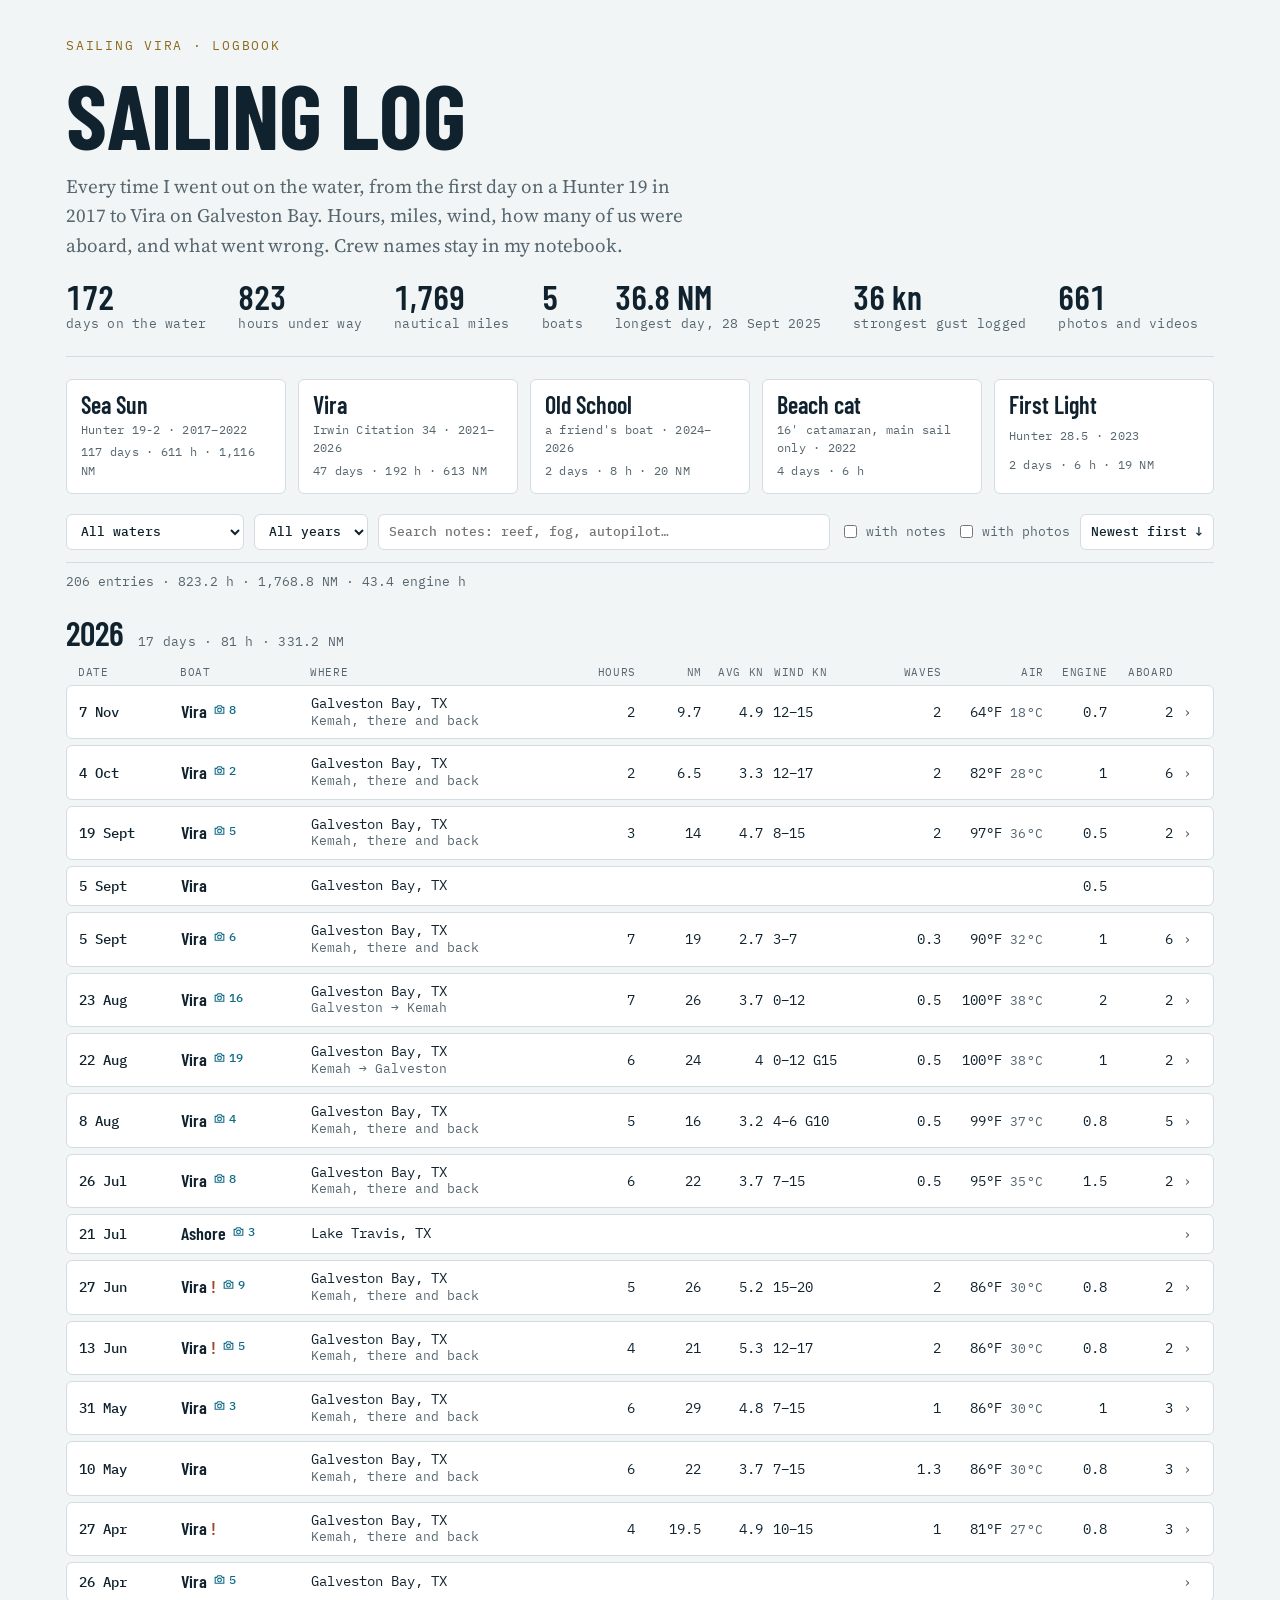
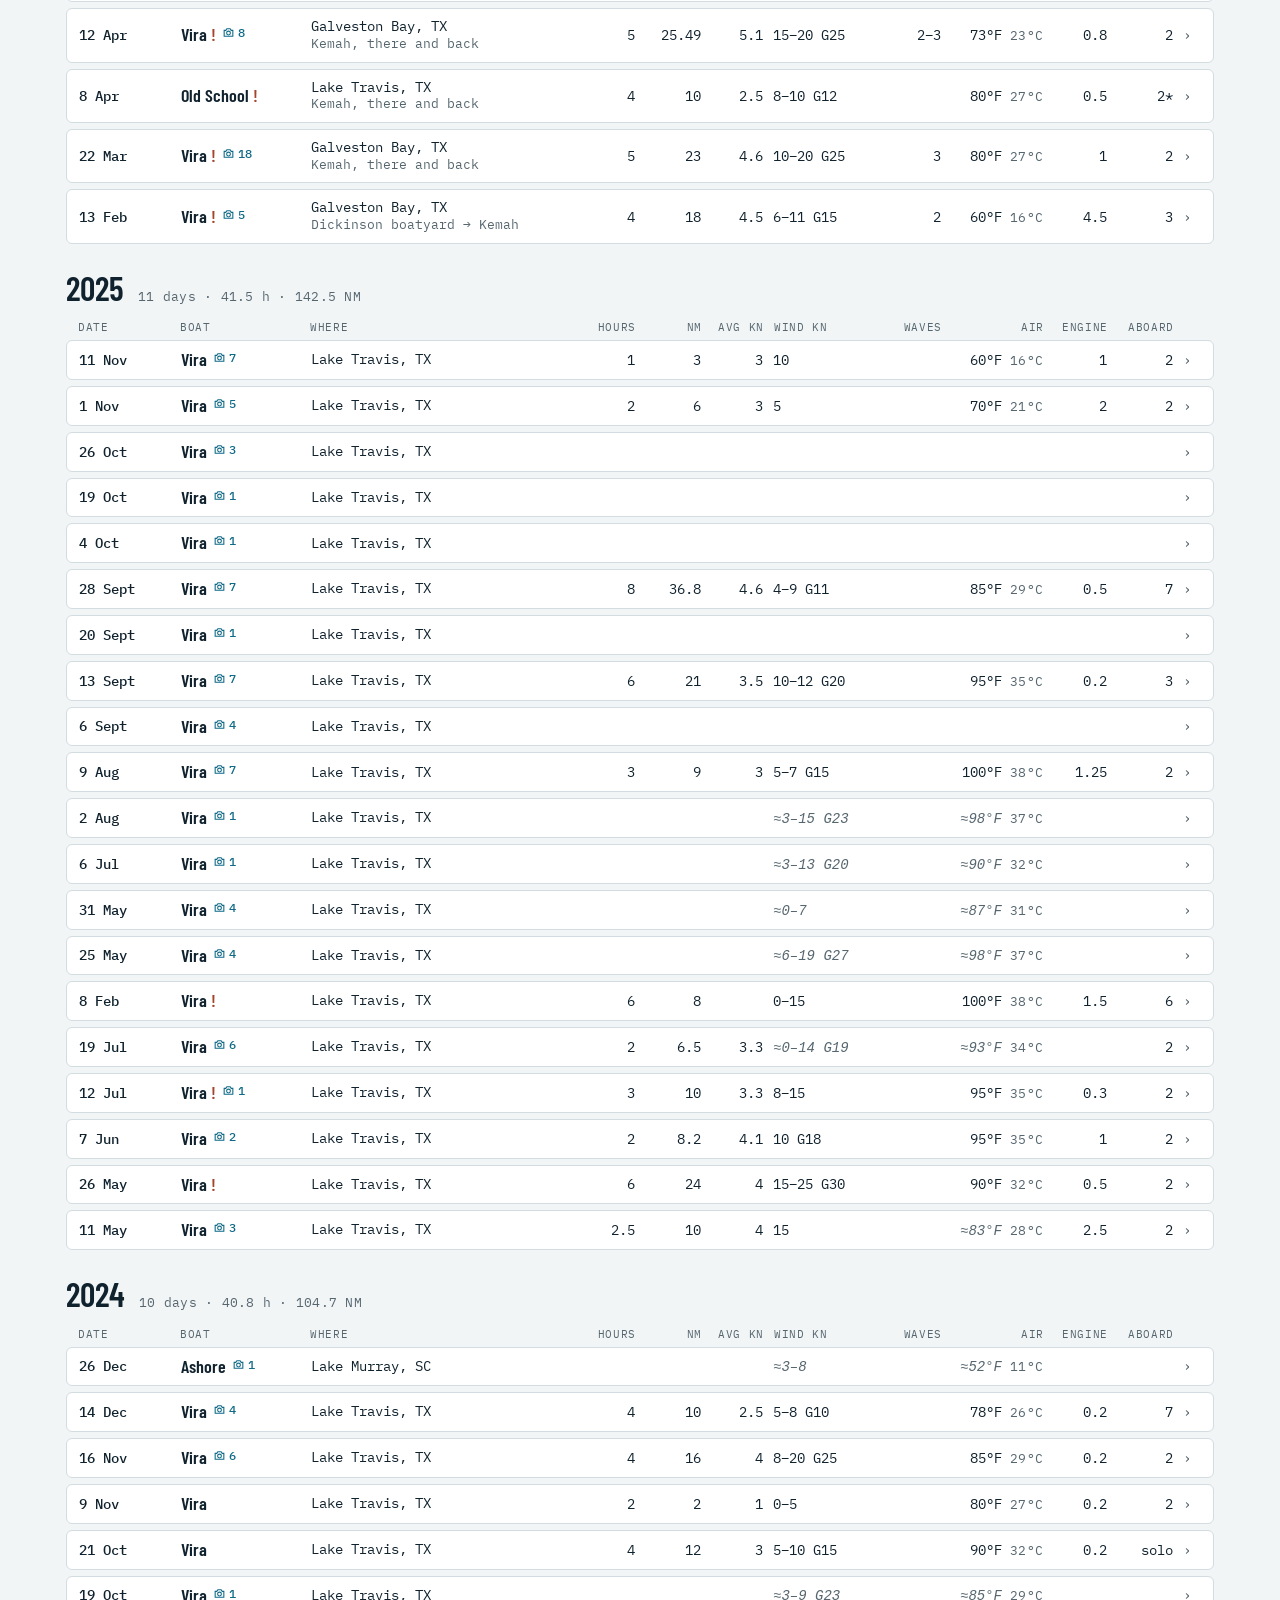
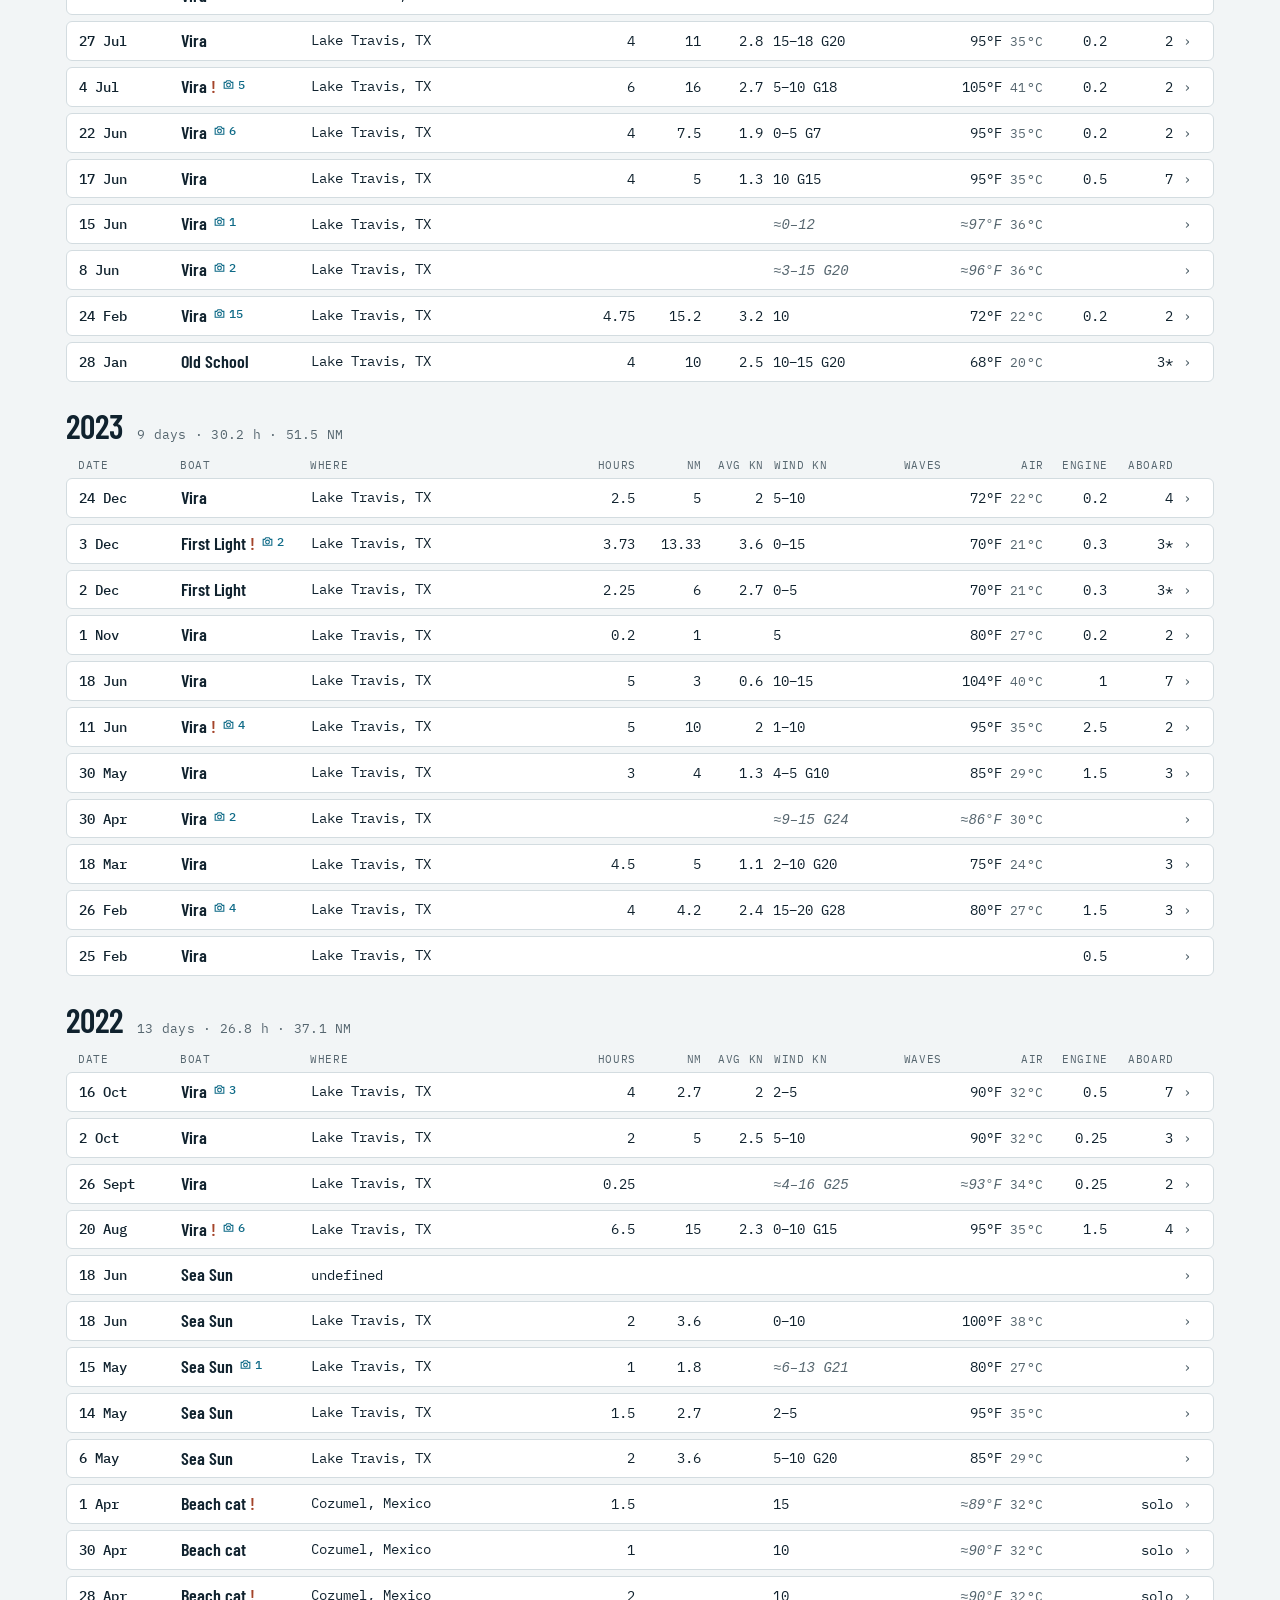
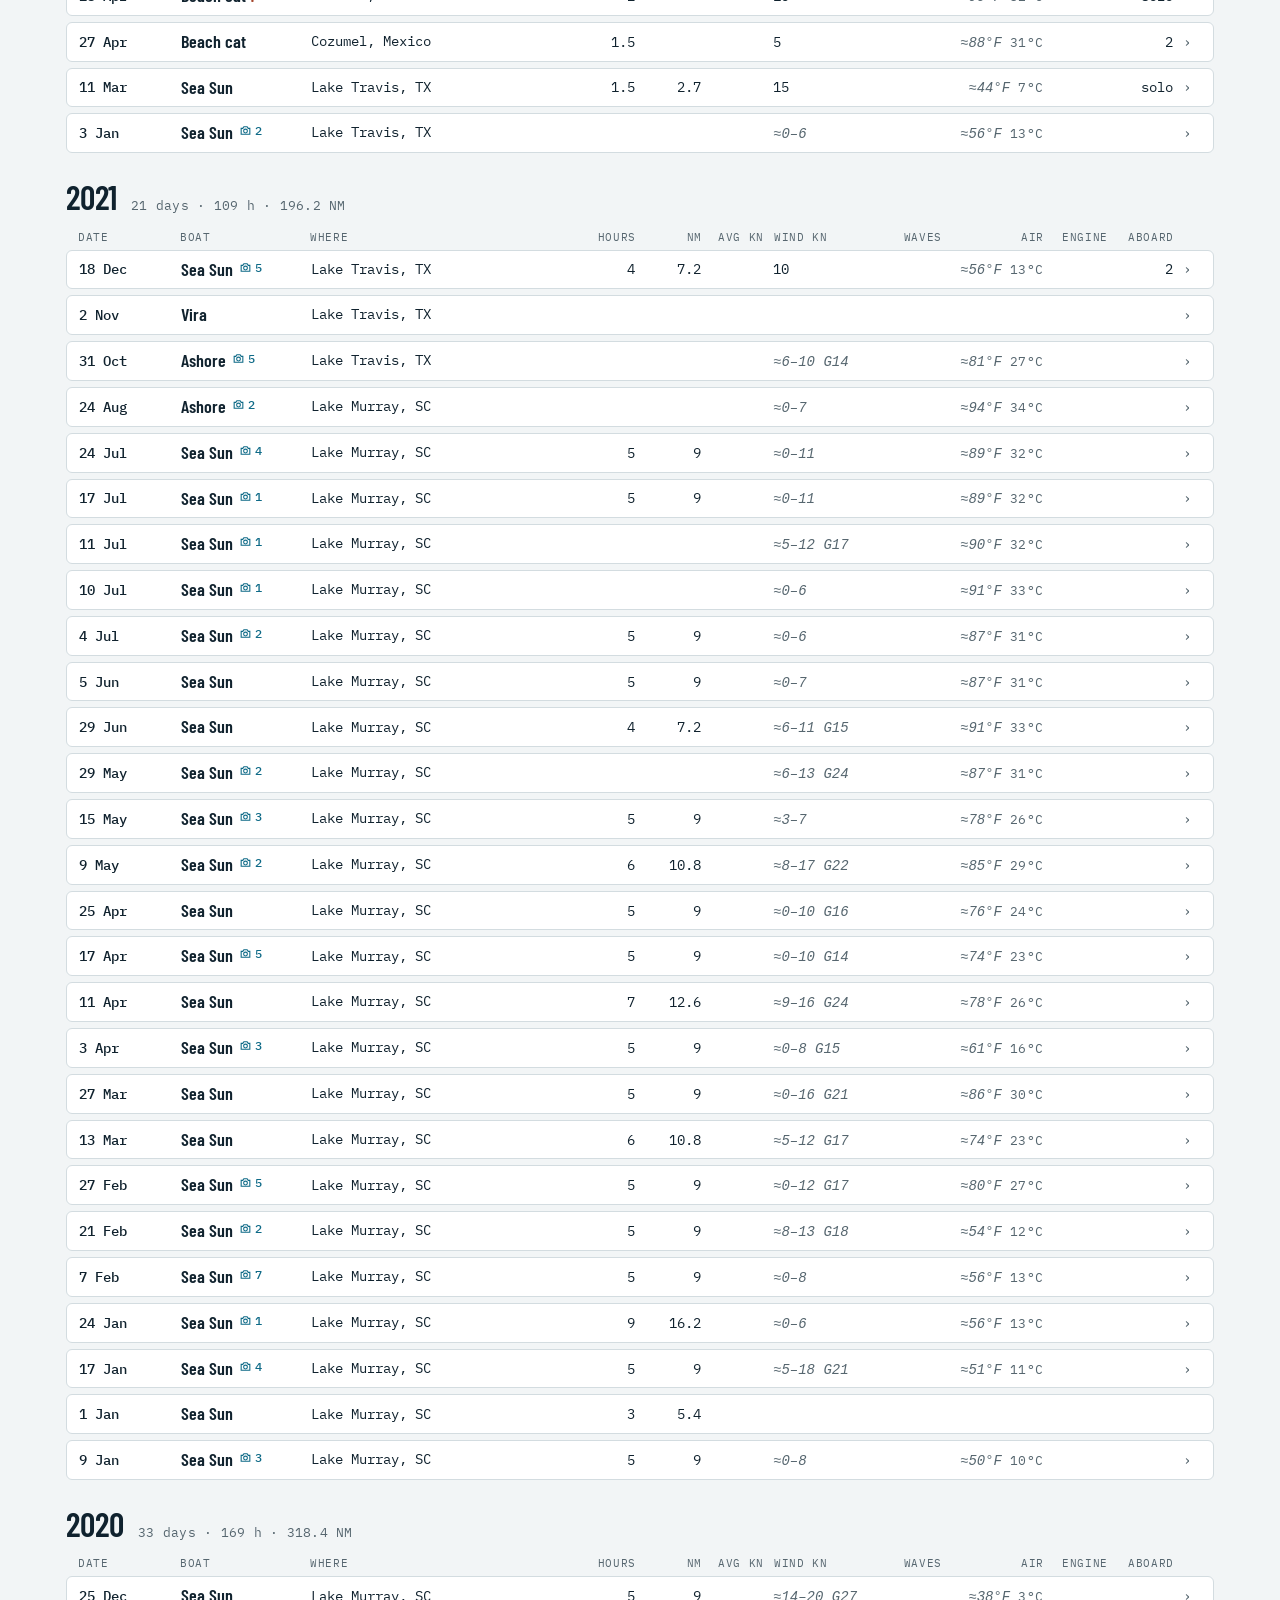
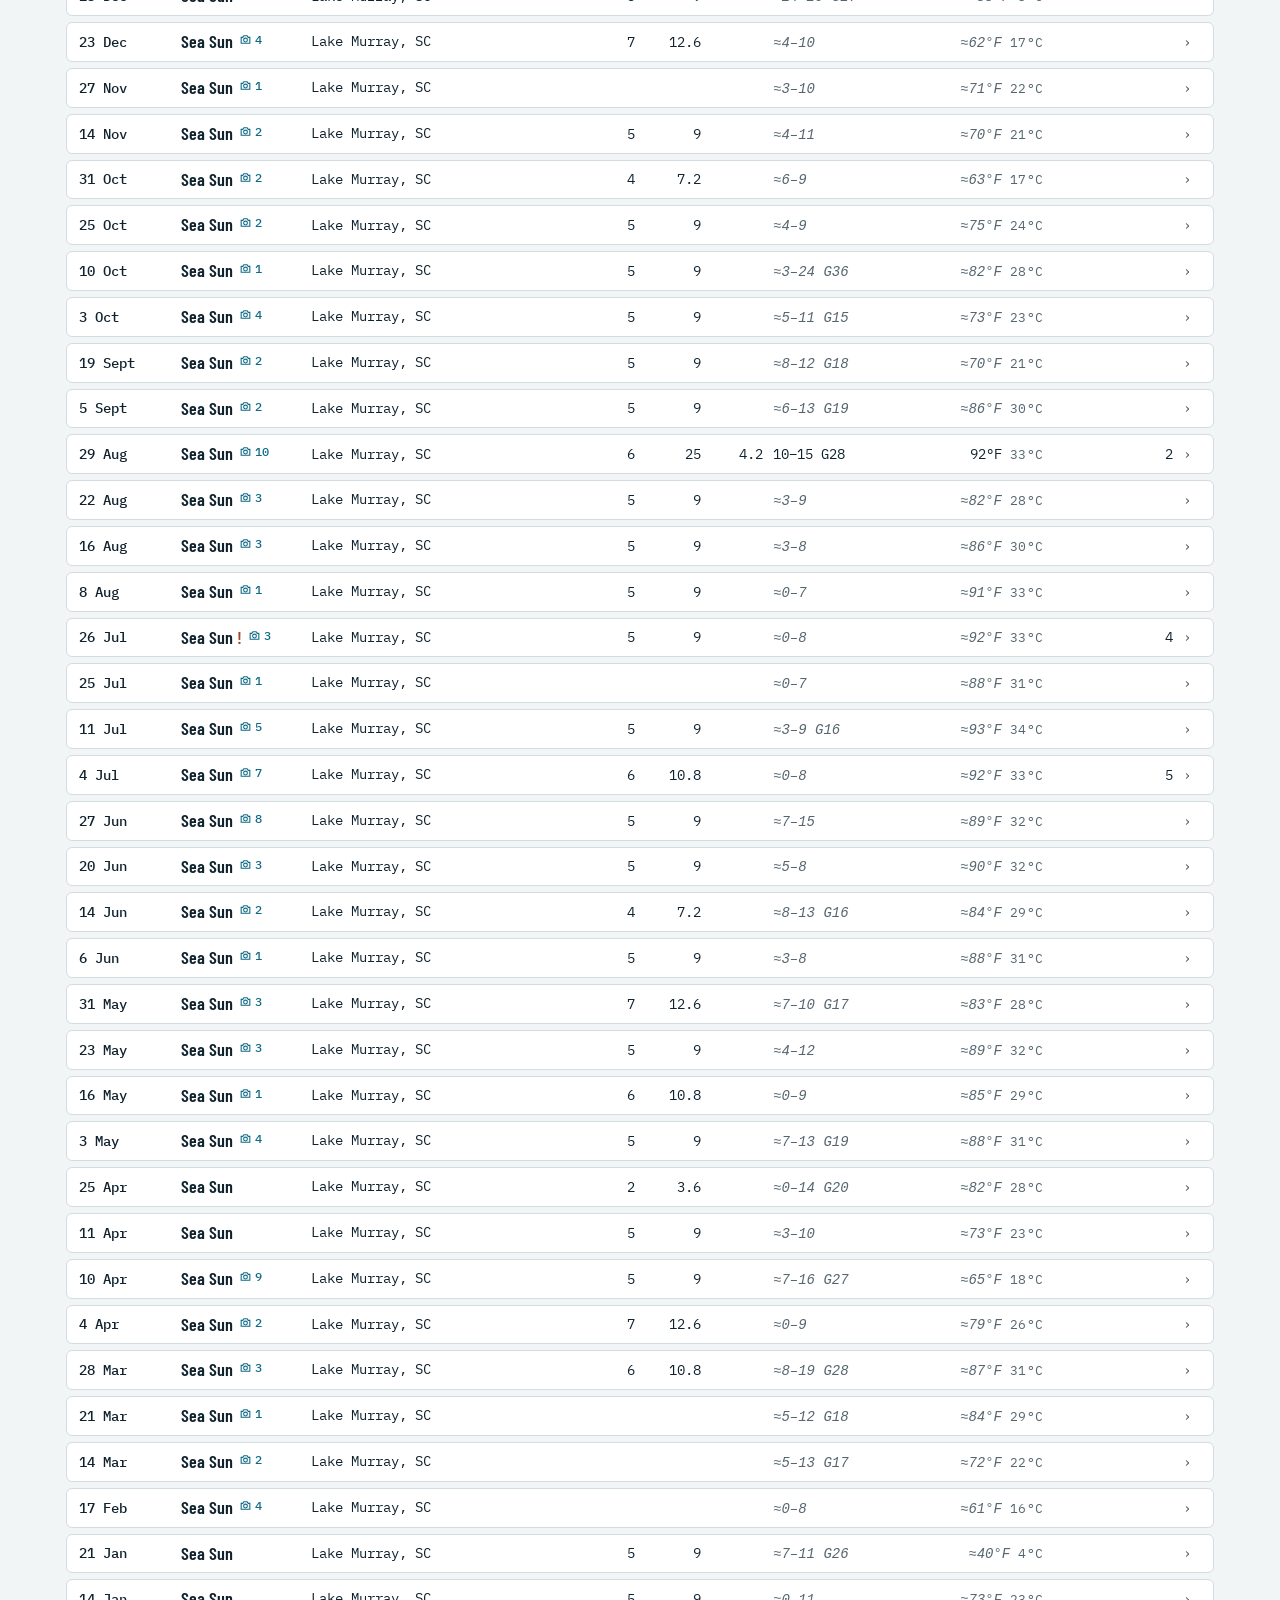
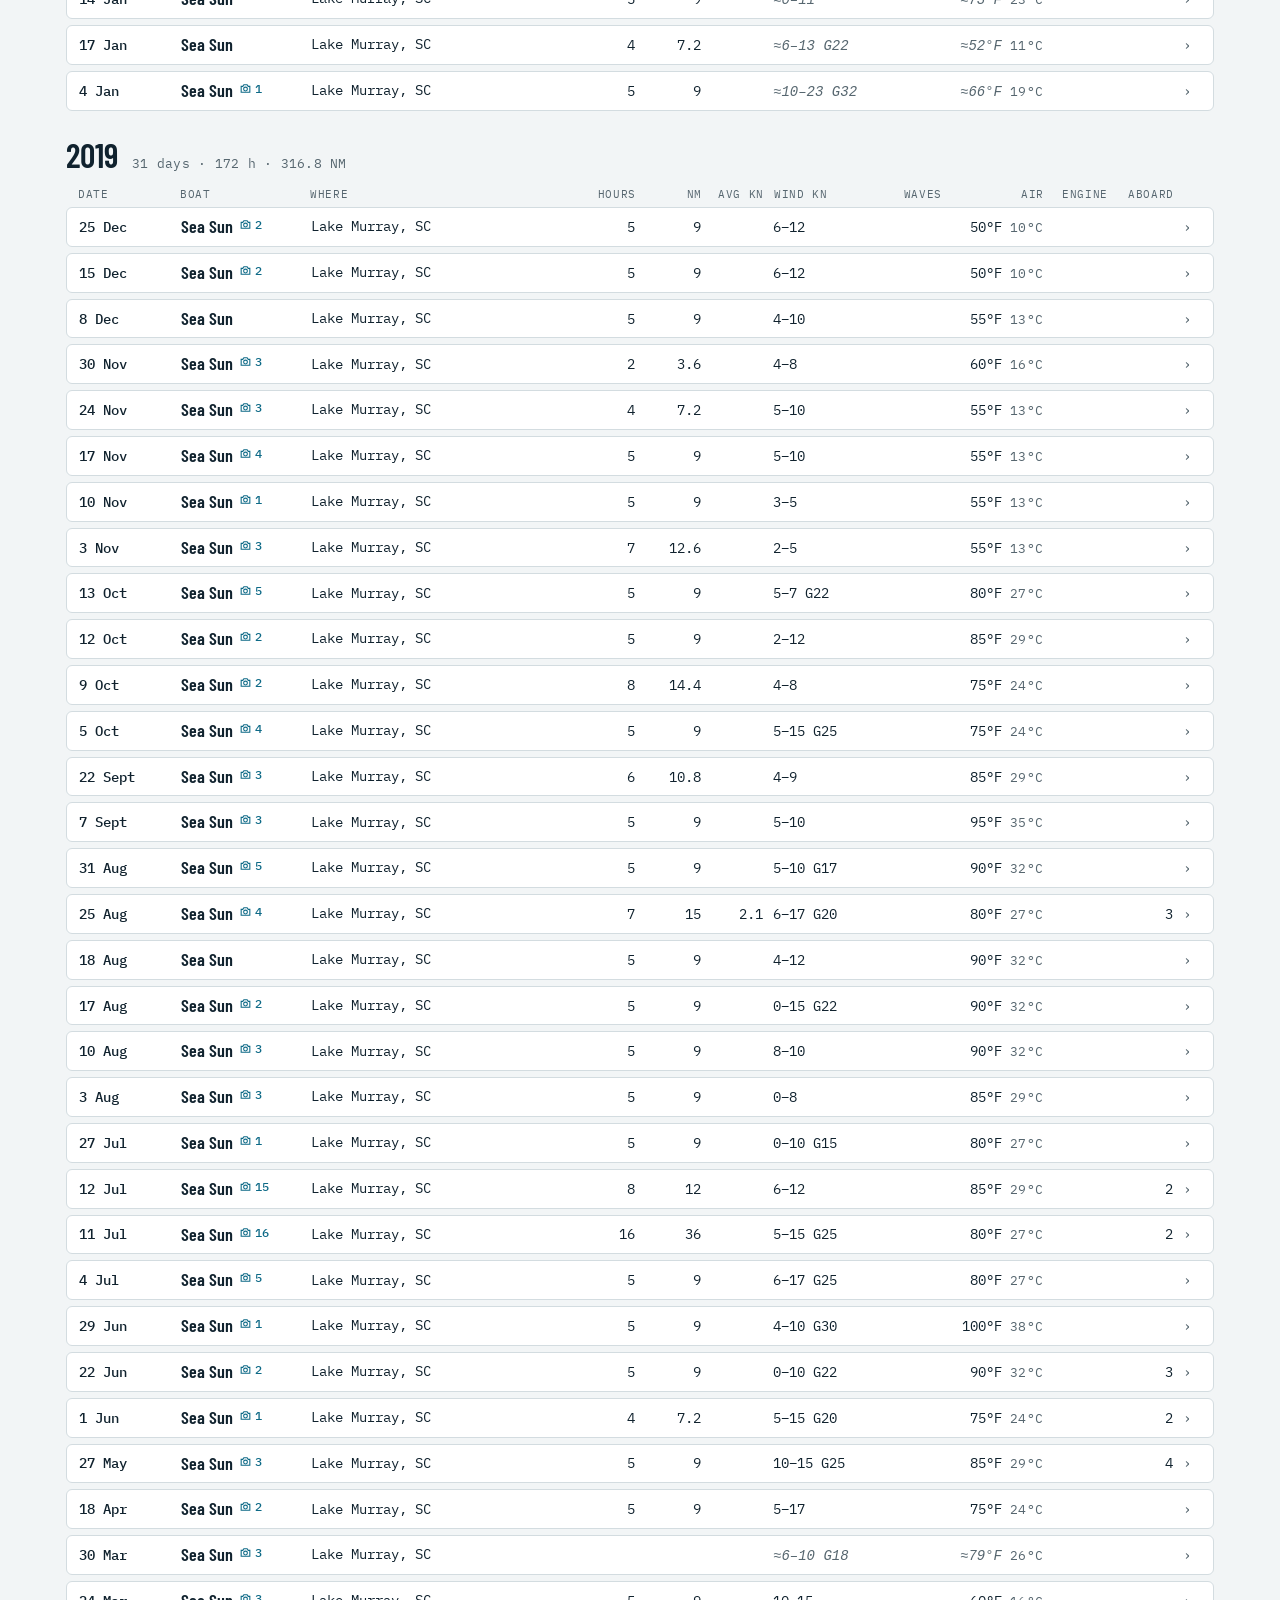
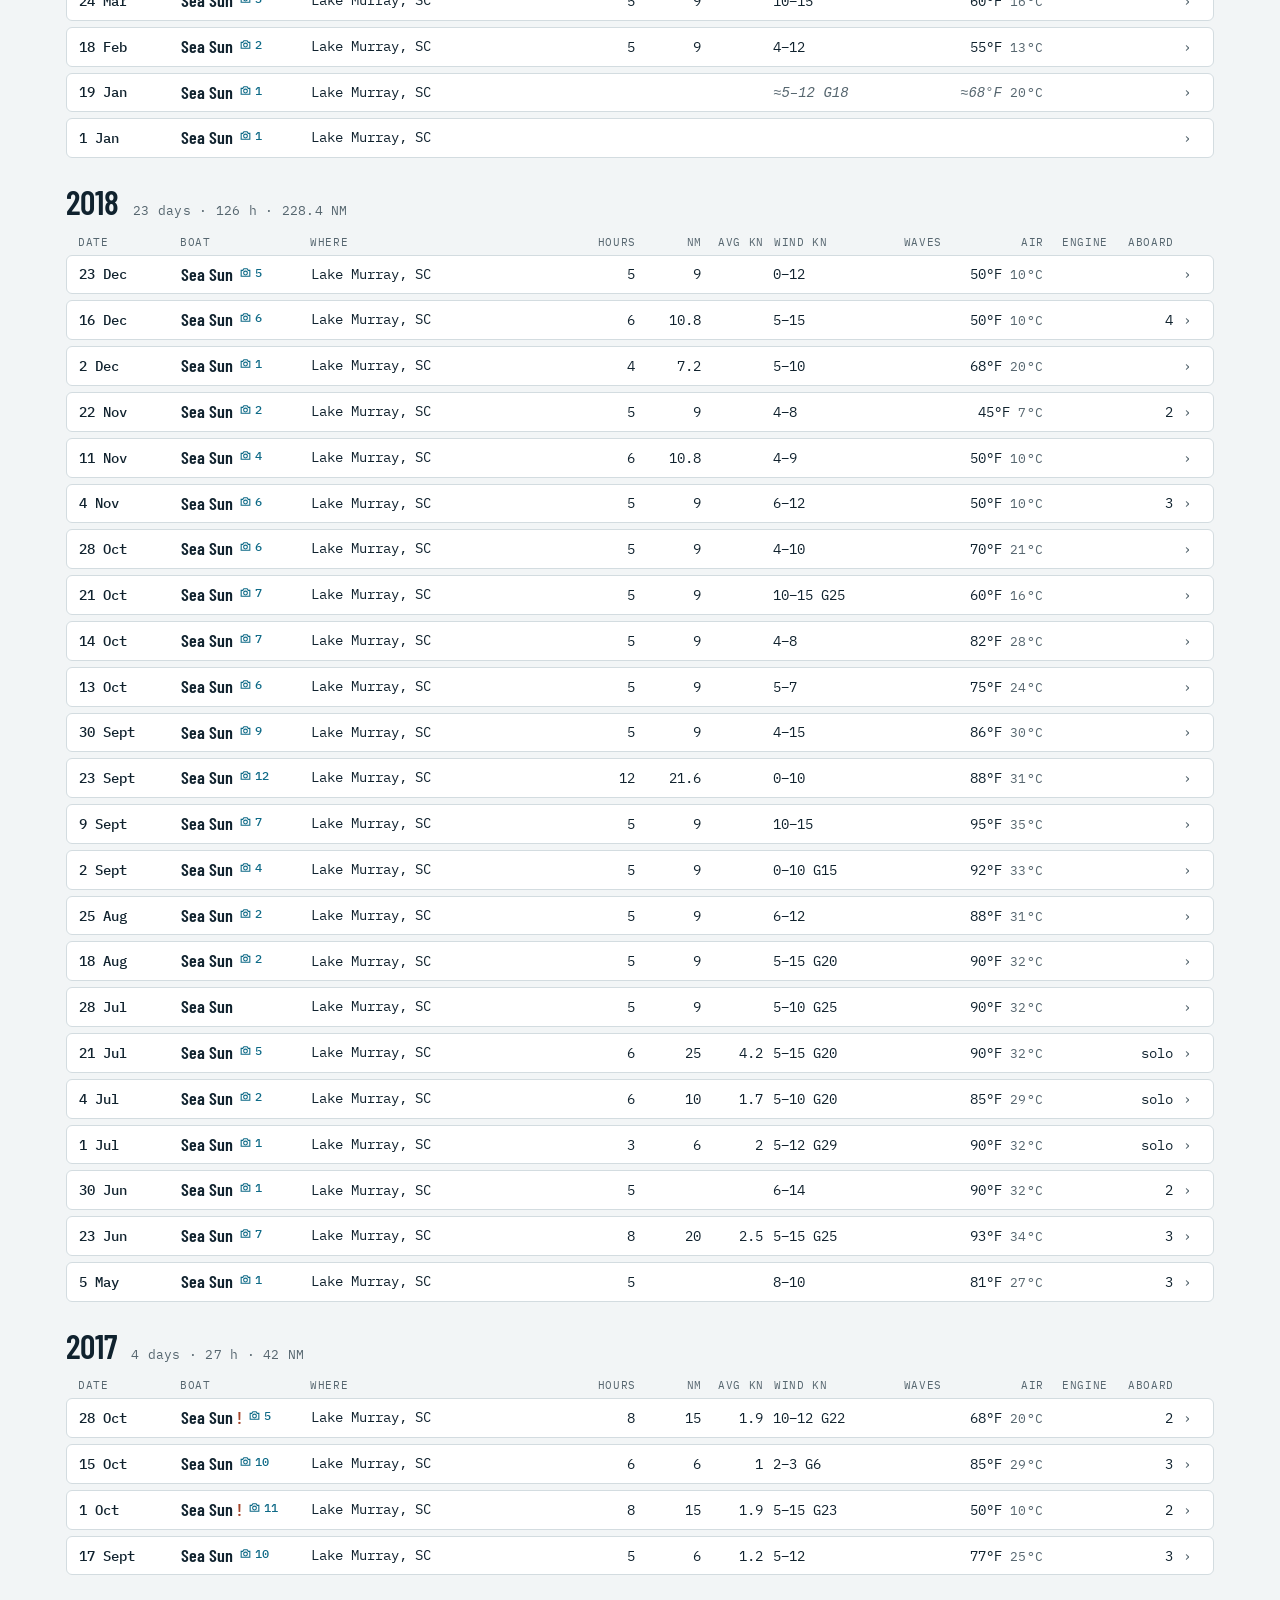
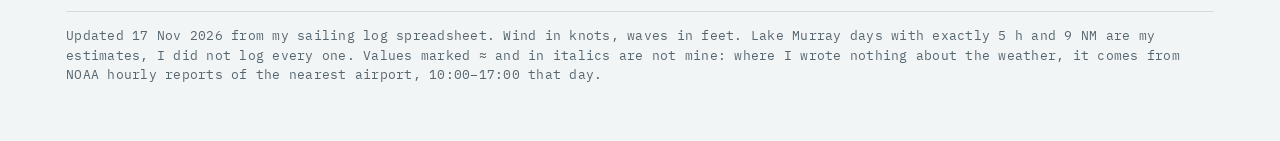
==== commit d0eac8b2: "Sailing log: hide gusts when they equal the high wind Co-Authored-By: Claude Opus 5.5 <noreply@anthr" ====
--- a/sailing-log/index.html
+++ b/sailing-log/index.html
@@ -88,6 +88,7 @@
 #lb::backdrop{background:rgba(5,12,16,.94)}
 #lb .fr{position:absolute;inset:0 0 56px;display:flex;align-items:center;justify-content:center;padding:12px}
 #lb img{max-width:100%;max-height:100%;object-fit:contain;border-radius:3px}
+#lb video{width:100%;height:100%;object-fit:contain}
 #lb .bar{position:absolute;left:0;right:0;bottom:0;height:56px;display:flex;align-items:center;justify-content:space-between;gap:12px;padding:0 16px;font:13px var(--f-mono)}
 #lb .bar a{color:#62B9D6}
 #lb button{font:500 22px var(--f-mono);color:#E3EBEE;background:rgba(255,255,255,.08);border:1px solid rgba(255,255,255,.18);border-radius:99px;width:44px;height:44px;cursor:pointer}
@@ -132,7 +133,7 @@
   </div>
   <div class="shown" id="shown" aria-live="polite"></div>
   <main id="log"></main>
-  <dialog id="lb" aria-label="Photo viewer"><div class="fr"><img id="lb-img" alt=""><a id="lb-vid" class="vid" target="_blank" rel="noopener" hidden>▶ Play video in Google Photos</a></div>
+  <dialog id="lb" aria-label="Photo viewer"><div class="fr"><img id="lb-img" alt=""><video id="lb-video" controls playsinline preload="metadata" hidden></video><a id="lb-vid" class="vid" target="_blank" rel="noopener" hidden>▶ Play video in Google Photos</a></div>
     <button class="nav prev" id="lb-prev" type="button" aria-label="Previous photo">‹</button><button class="nav next" id="lb-next" type="button" aria-label="Next photo">›</button>
     <button class="x" id="lb-x" type="button" aria-label="Close">×</button>
     <div class="bar"><span id="lb-cap"></span><a id="lb-link" target="_blank" rel="noopener">Open in Google Photos</a></div></dialog>
@@ -202,7 +203,7 @@
 function wind(e) {
   if (e.wind_min == null && e.wind_max == null) return "";
   const r = e.wind_max != null && e.wind_max !== e.wind_min ? `${fmt(e.wind_min ?? 0)}–${fmt(e.wind_max)}` : fmt(e.wind_min ?? e.wind_max);
-  return r + (e.gust ? ` <span title="gusts">G${fmt(e.gust)}</span>` : "");
+  return r + (e.gust && e.gust > (e.wind_max ?? e.wind_min ?? 0) ? ` <span title="gusts">G${fmt(e.gust)}</span>` : "");
 }
 
 function aboard(e) {
@@ -280,12 +281,22 @@
 
 // photo viewer
 const lb = $("#lb"); let cur = null;
+const vid = $("#lb-video");
+function stopVideo() { vid.pause(); vid.removeAttribute("src"); vid.innerHTML = ""; vid.load(); vid.hidden = true; }
 function show() {
   const [u, w, h, link, v] = cur.e.photos[cur.k];
-  $("#lb-img").src = PIX(u, 1800, 1800);
+  stopVideo();
+  $("#lb-img").hidden = !!v;
+  if (v) {
+    // play in the page: Google's MP4 copy (720p), then the original file; Google Photos link only if both fail
+    vid.innerHTML = `<source src="${u}=m22" type="video/mp4"><source src="${u}=dv" type="video/mp4">`;
+    const last = vid.querySelectorAll("source")[1];
+    last.addEventListener("error", () => { vid.hidden = true; $("#lb-vid").hidden = false; });
+    vid.hidden = false; vid.load(); vid.play().catch(() => {});
+  } else $("#lb-img").src = PIX(u, 1800, 1800);
   $("#lb-img").alt = `${v ? "Video" : "Photo"}, ${dlong(cur.e.date)}`;
   $("#lb-cap").textContent = `${dlong(cur.e.date)} · ${cur.e.boat} · ${cur.k + 1} / ${cur.e.photos.length}`;
-  $("#lb-link").href = link; $("#lb-vid").href = link; $("#lb-vid").hidden = !v;
+  $("#lb-link").href = link; $("#lb-vid").href = link; $("#lb-vid").hidden = true;
   $("#lb-prev").hidden = $("#lb-next").hidden = cur.e.photos.length < 2;
 }
 const step = d => { cur.k = (cur.k + d + cur.e.photos.length) % cur.e.photos.length; show(); };
@@ -297,7 +308,7 @@
 $("#lb-prev").onclick = () => step(-1); $("#lb-next").onclick = () => step(1); $("#lb-x").onclick = () => lb.close();
 let byBack = false;
 window.addEventListener("popstate", () => { if (lb.open) { byBack = true; lb.close(); } });
-lb.addEventListener("close", () => { if (!byBack && history.state && history.state.lb) history.back(); byBack = false; });
+lb.addEventListener("close", () => { stopVideo(); if (!byBack && history.state && history.state.lb) history.back(); byBack = false; });
 lb.addEventListener("keydown", ev => { if (ev.key === "ArrowLeft") step(-1); if (ev.key === "ArrowRight") step(1); });
 lb.addEventListener("click", ev => { if (ev.target === lb || ev.target.classList.contains("fr")) lb.close(); });
 let tx = null;
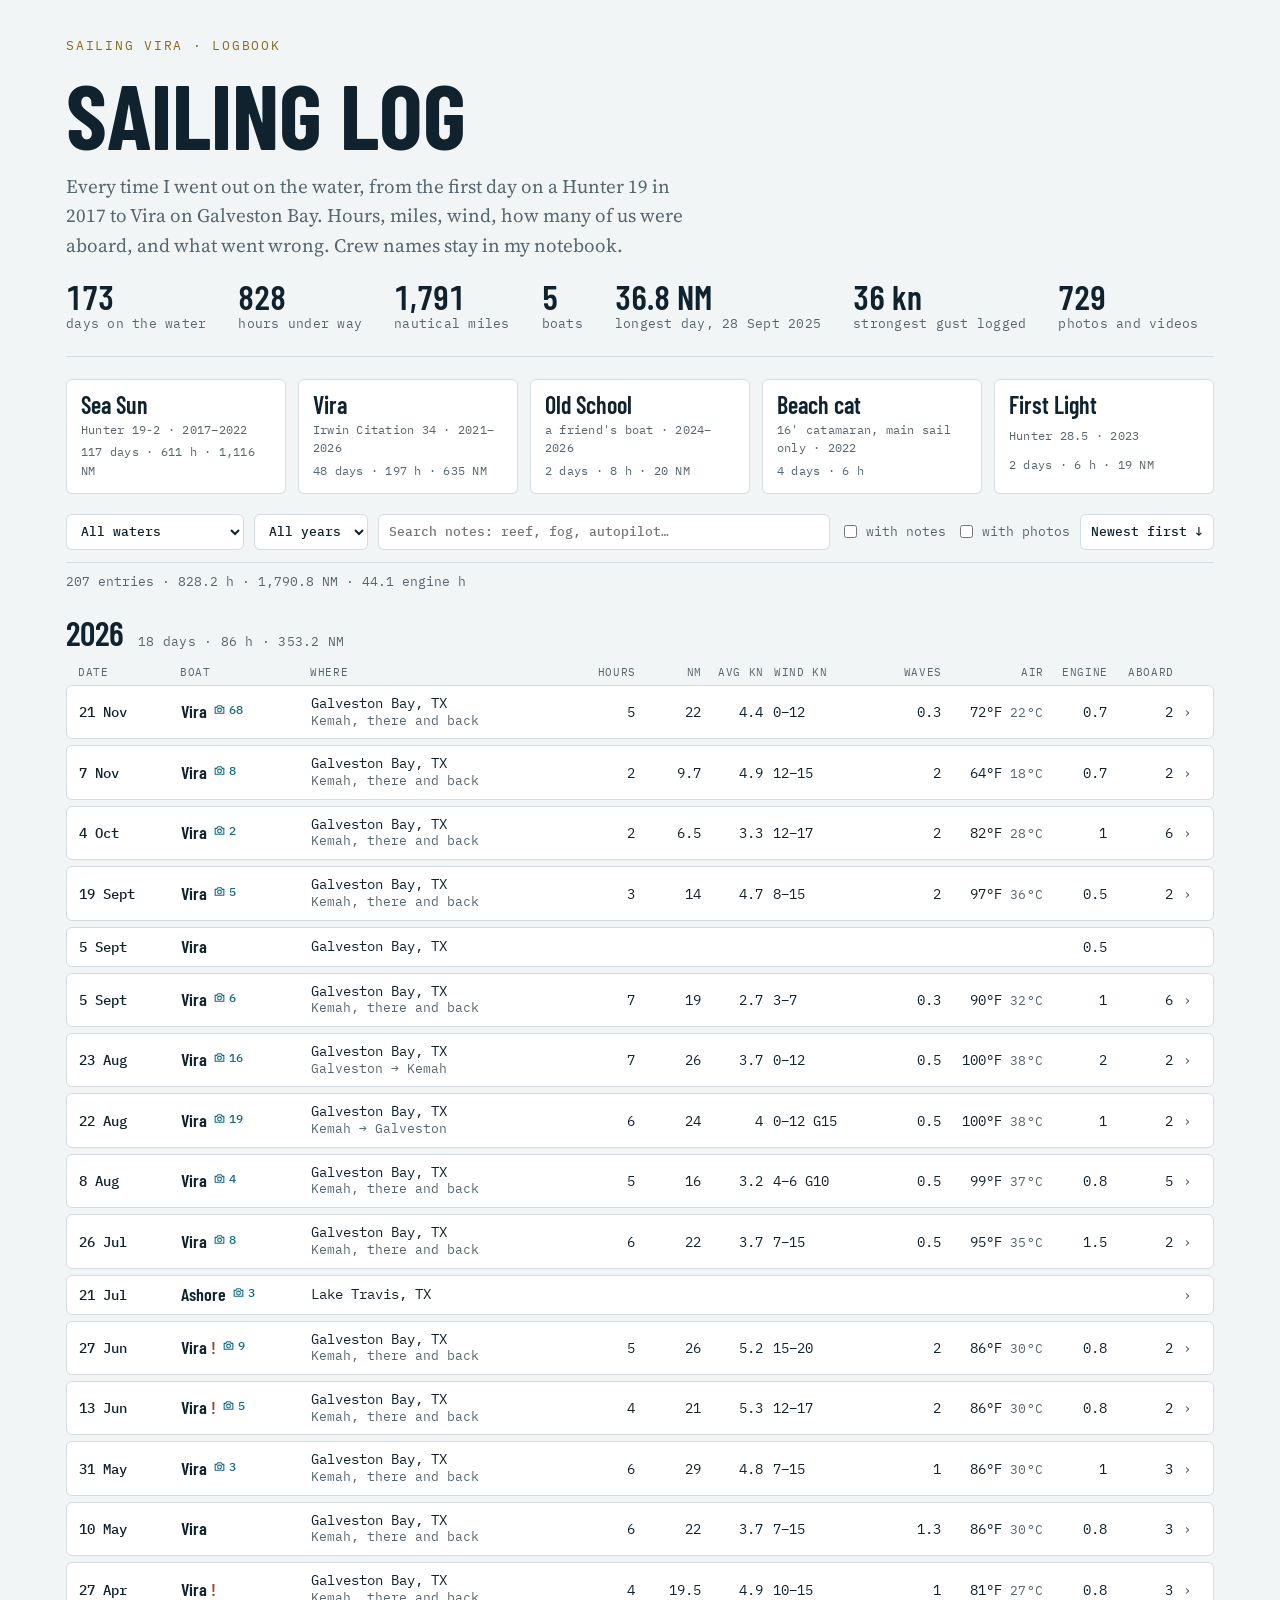
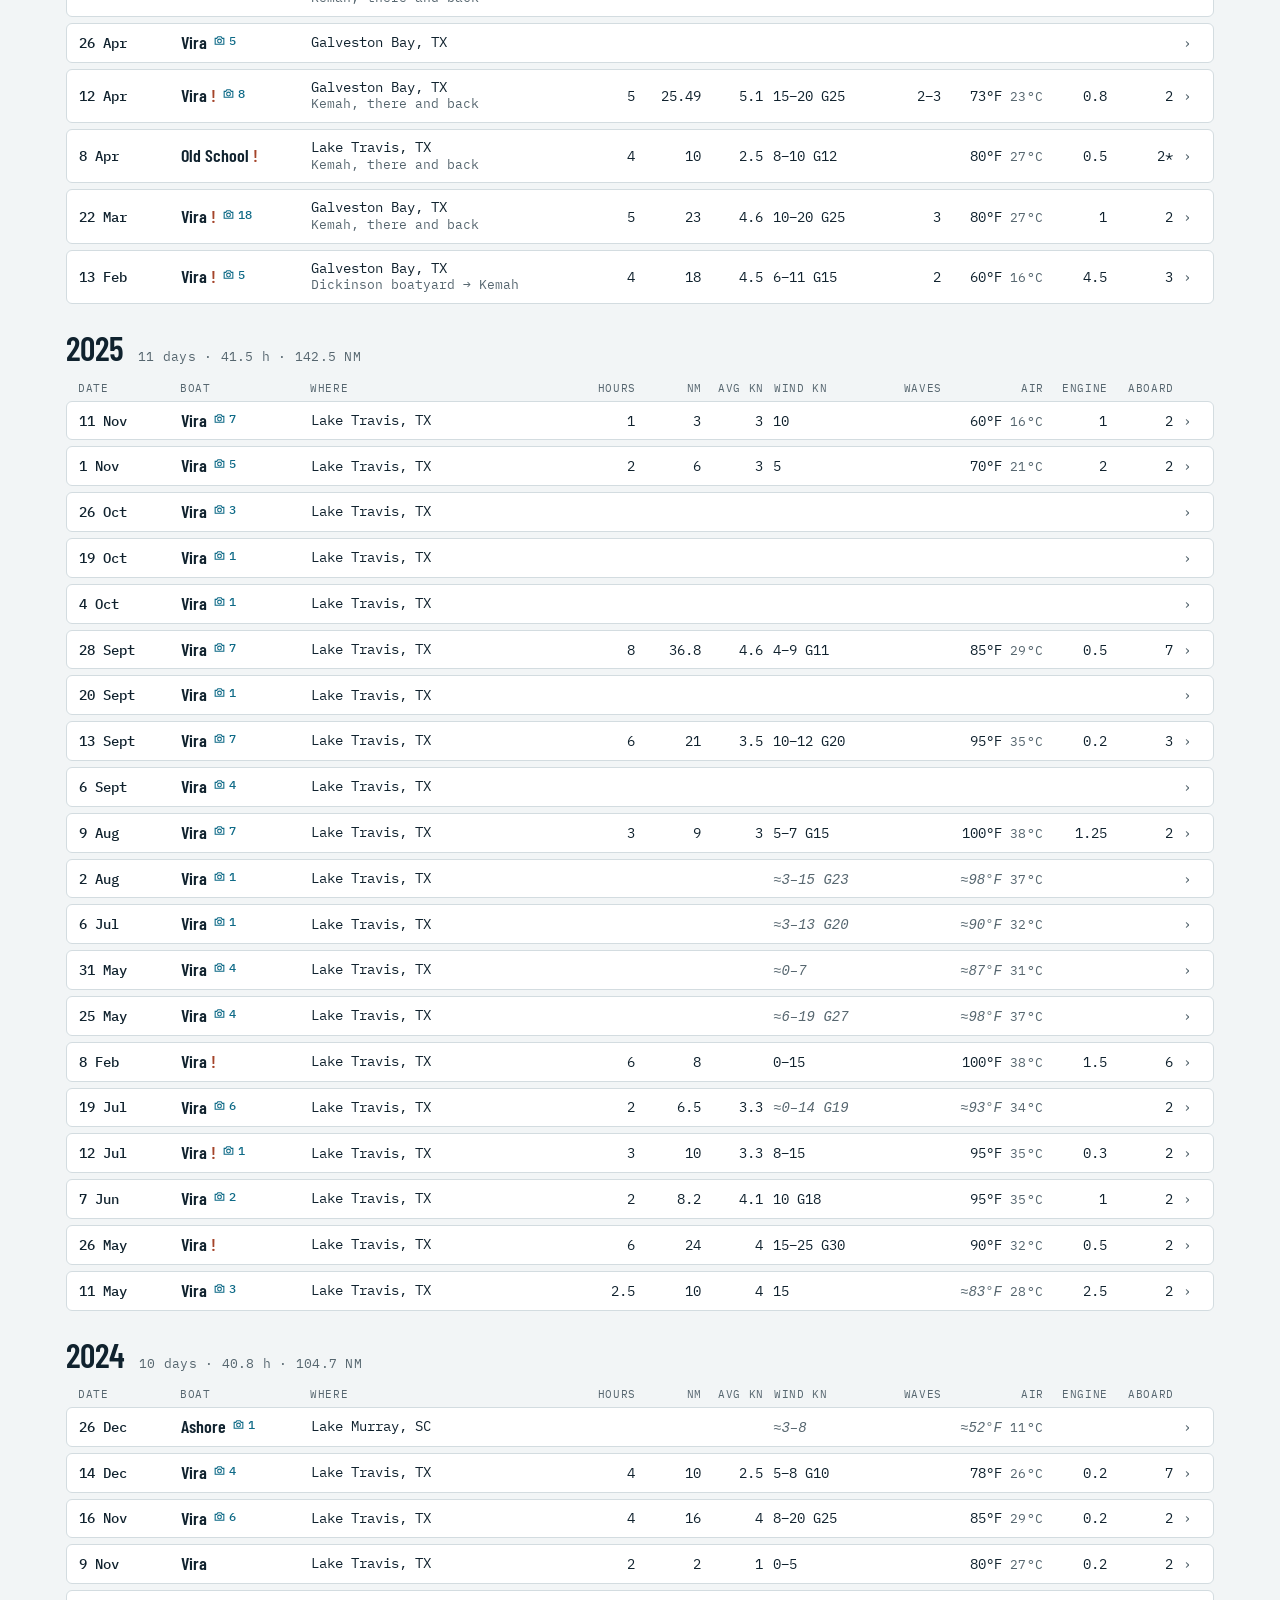
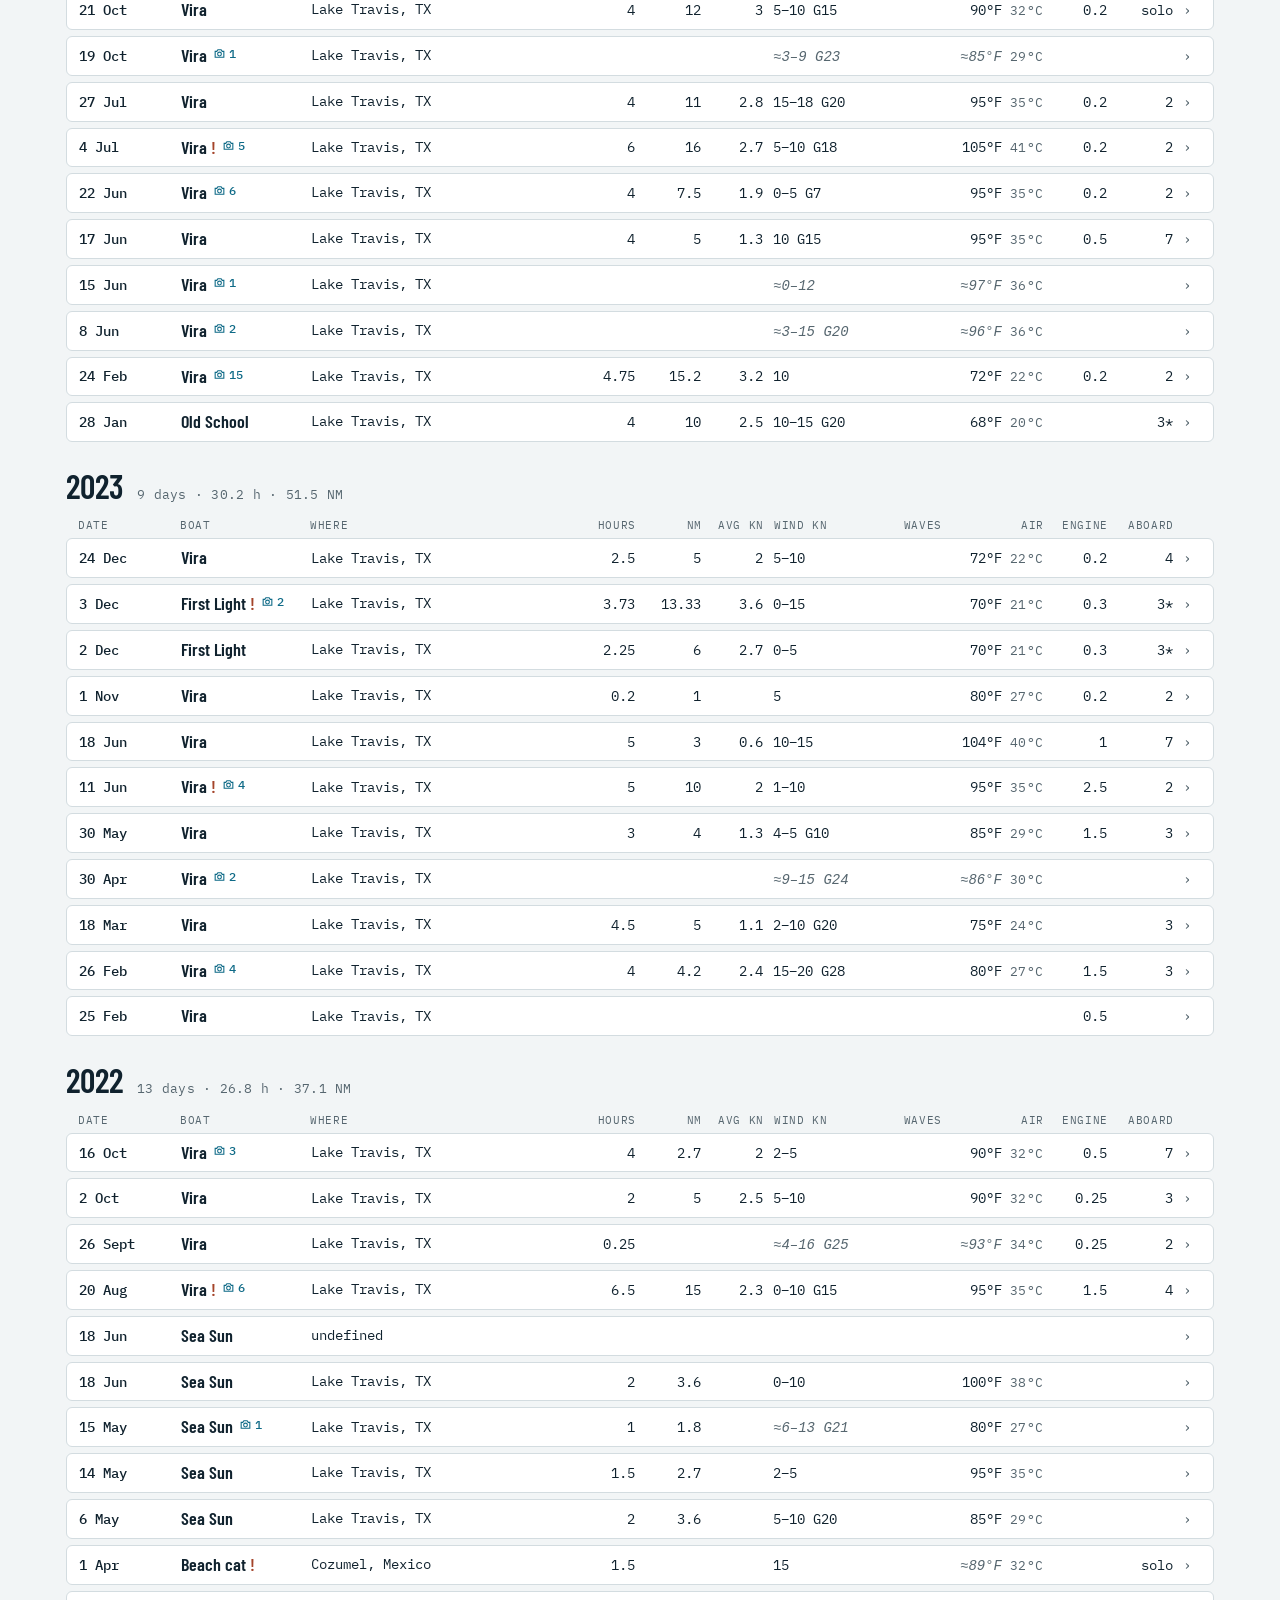
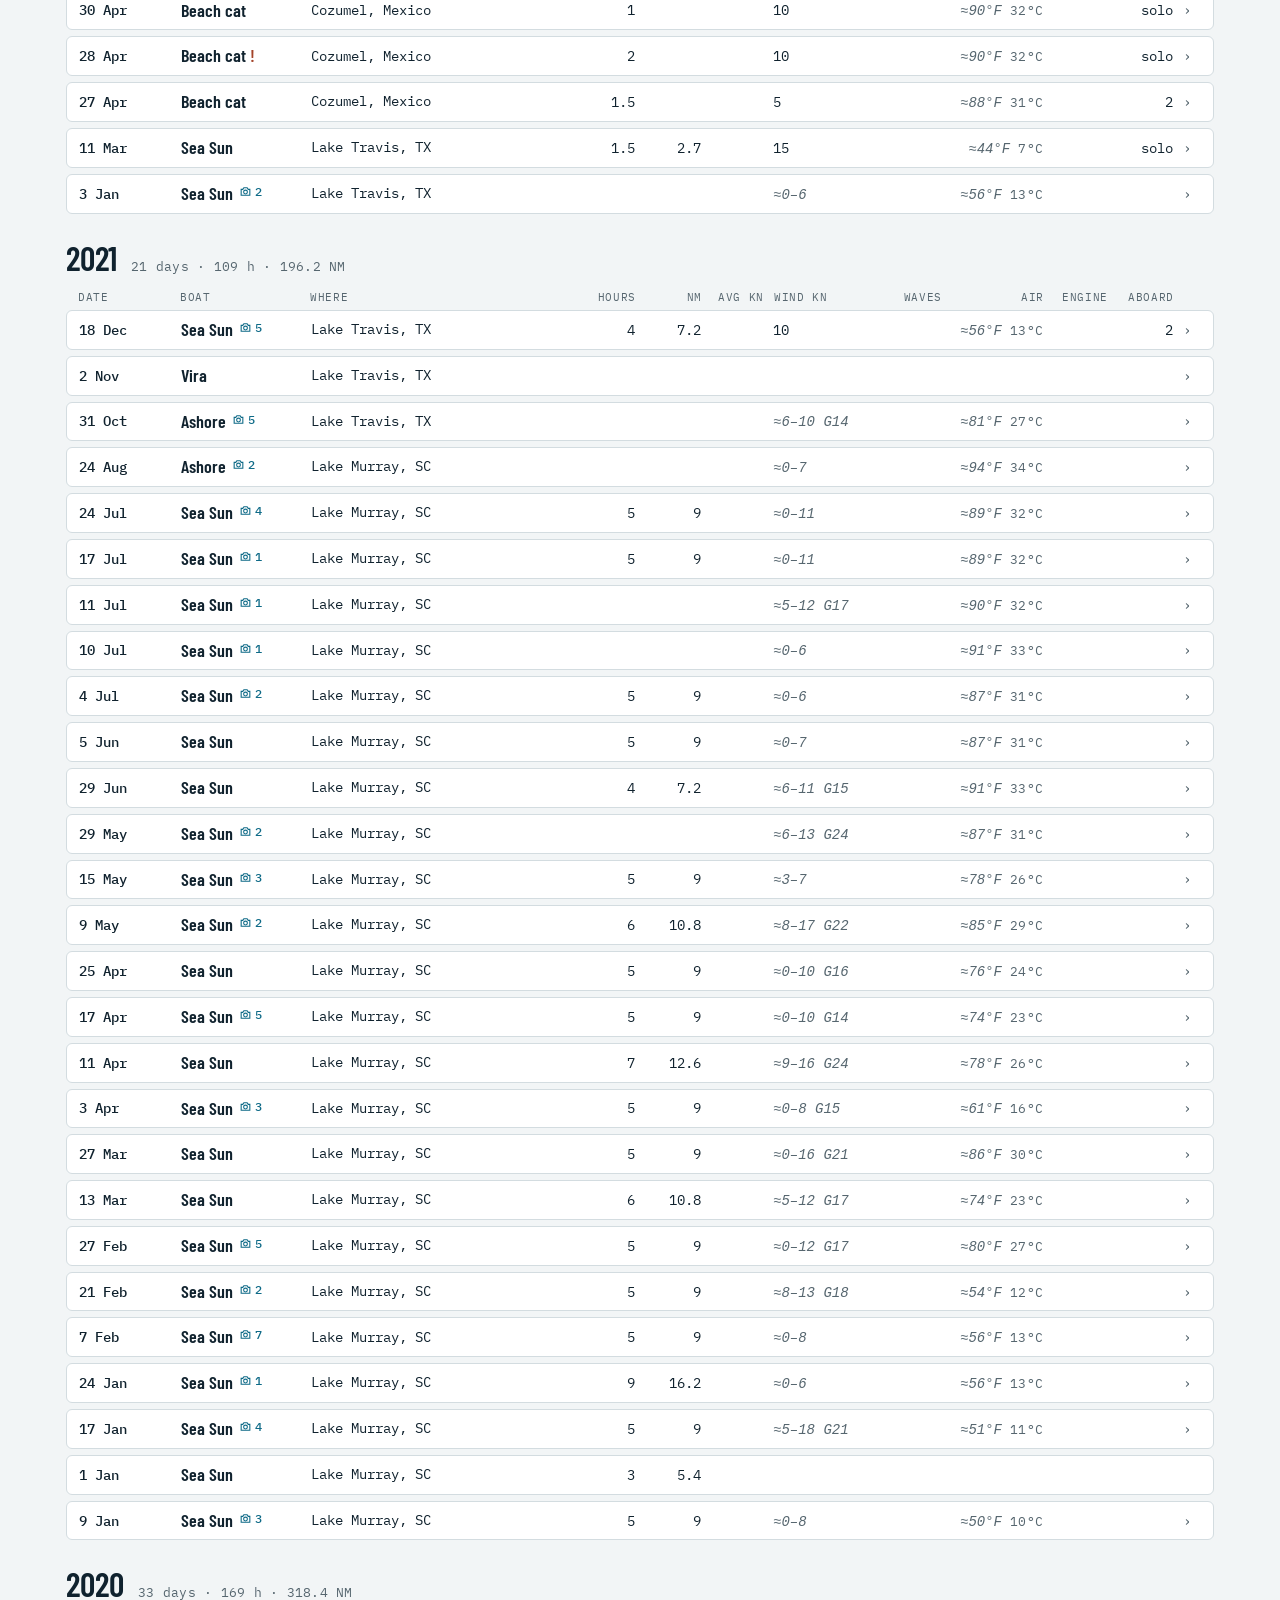
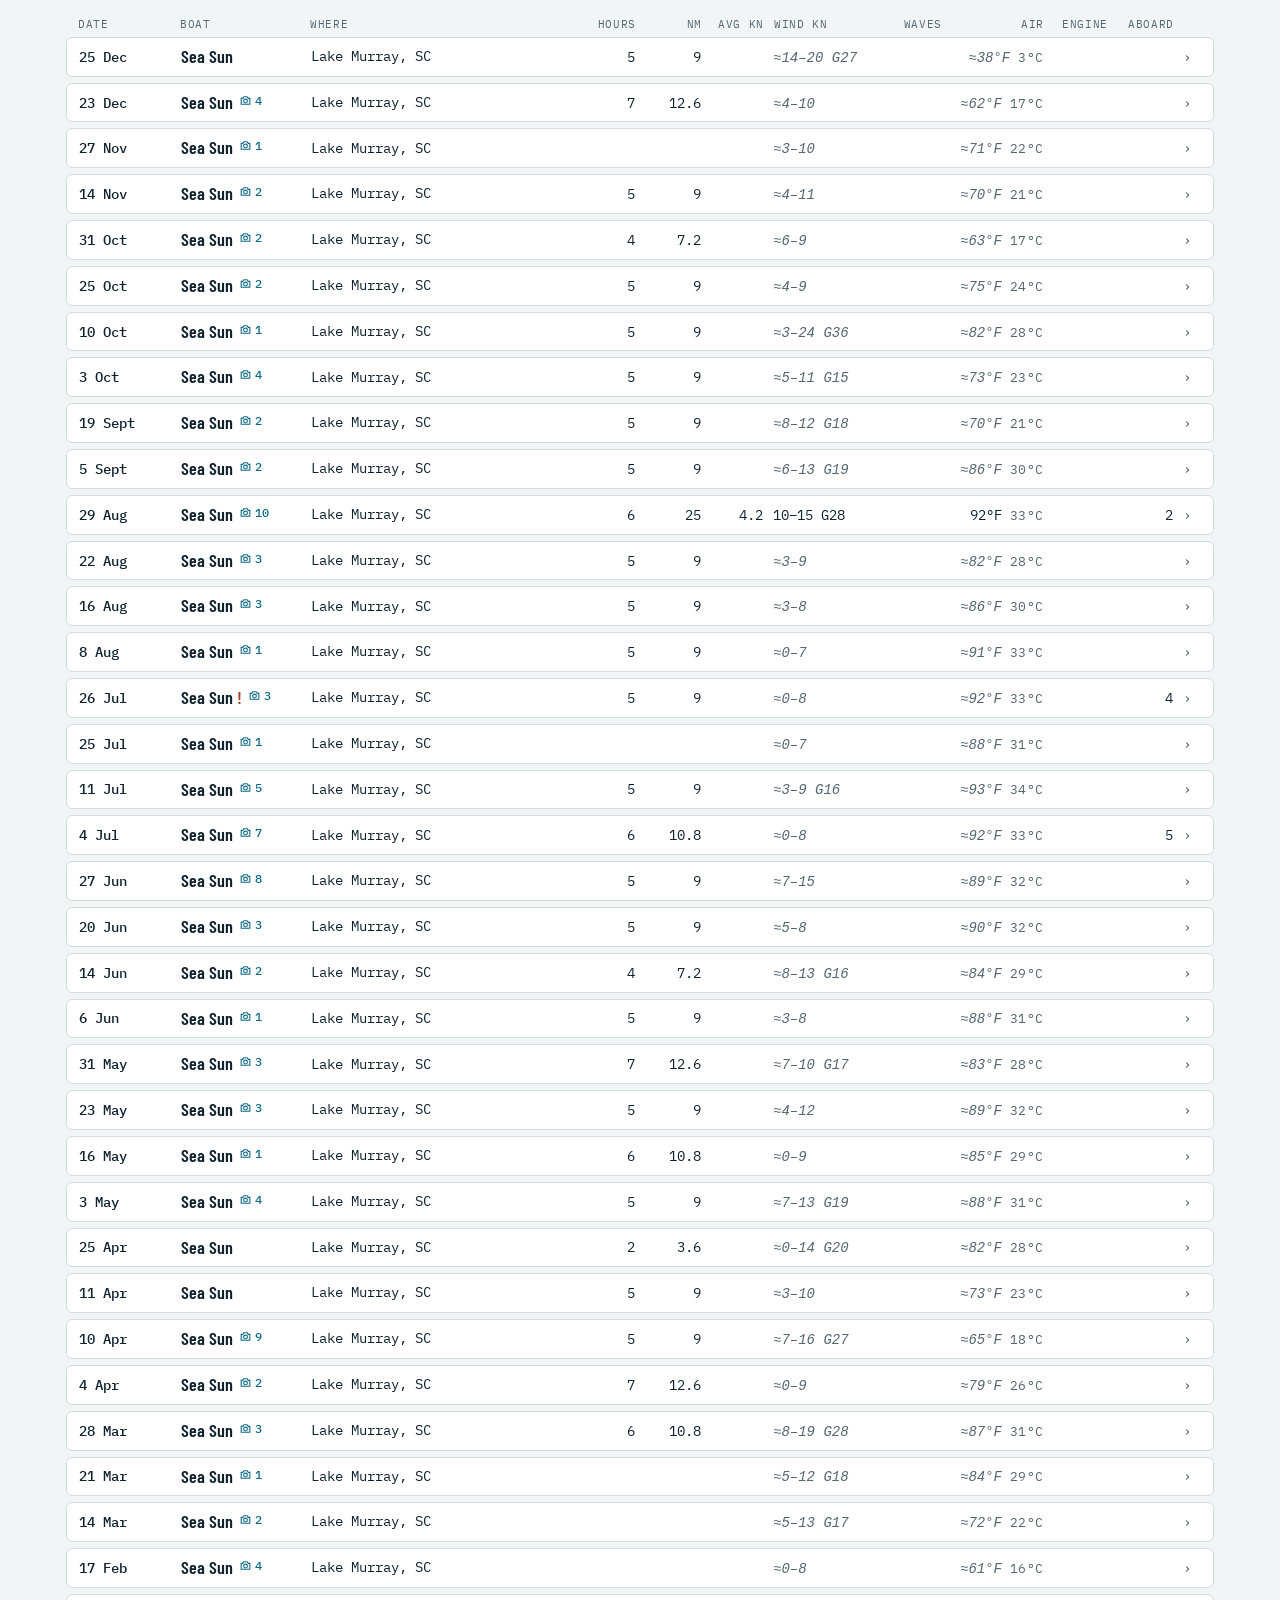
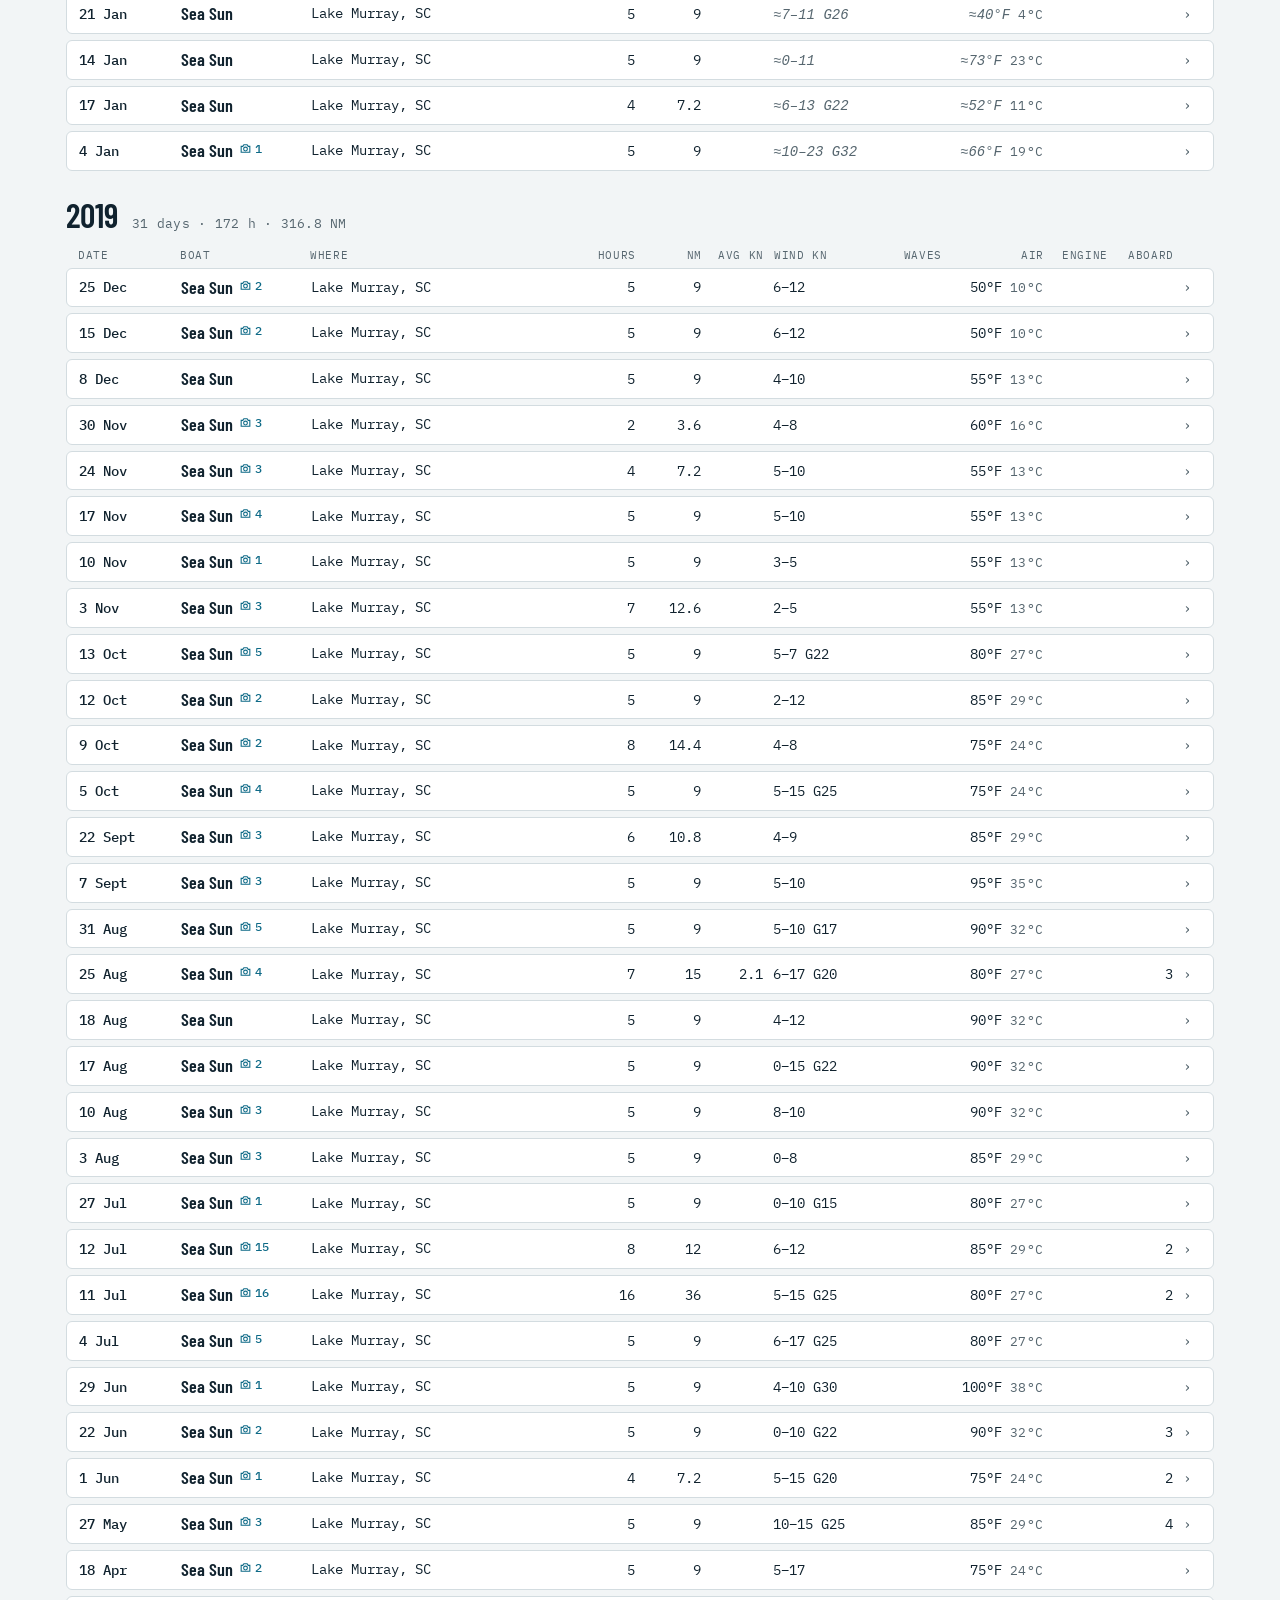
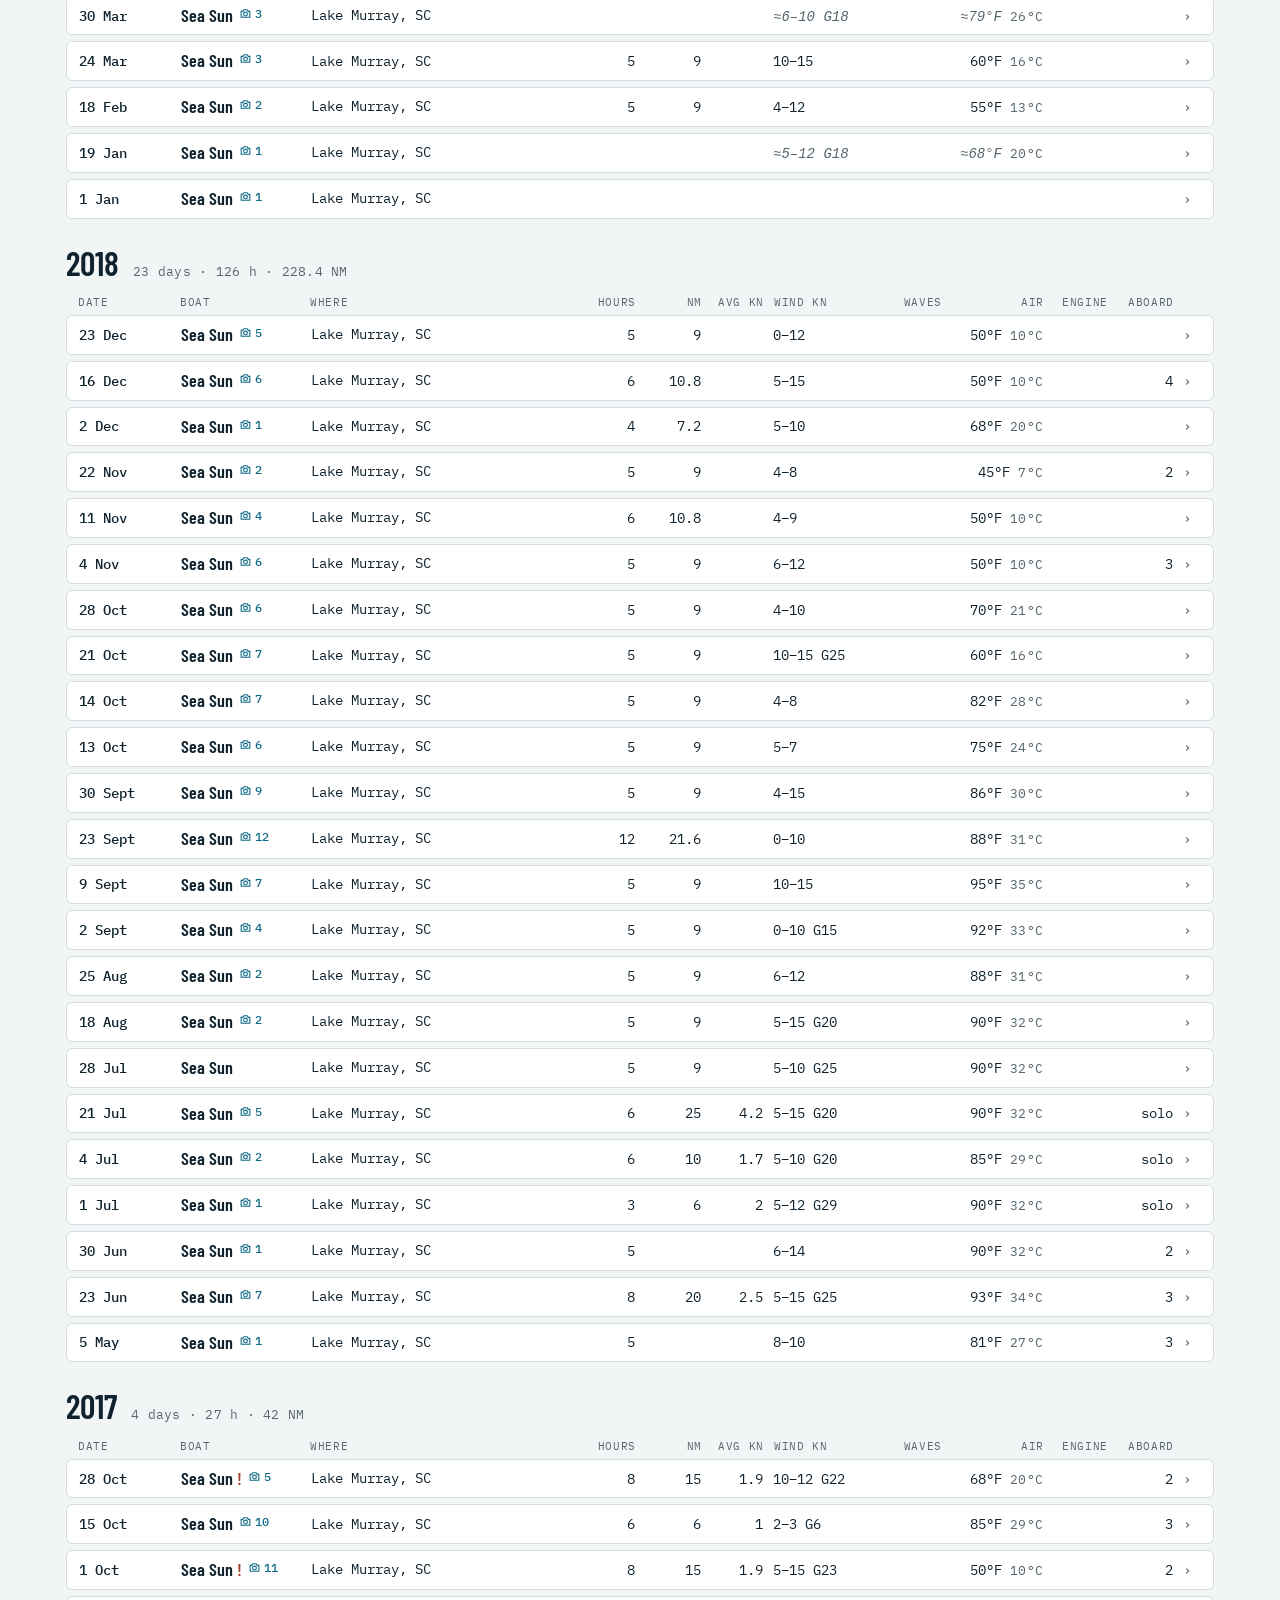
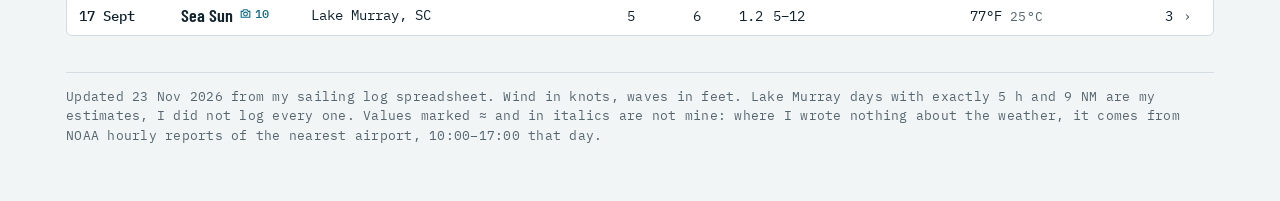
==== commit 10c0fdc5: "Sailing log update: 21 Nov 2026 sail and its 68 photos Co-Authored-By: Claude Opus 5.5 <noreply@anth" ====
--- a/sailing-log/index.html
+++ b/sailing-log/index.html
@@ -3,7 +3,7 @@
 <head>
 <meta charset="utf-8">
 <meta name="viewport" content="width=device-width,initial-scale=1">
-<meta name="robots" content="noindex">
+<meta name="robots" content="noindex, nofollow, noarchive, noimageindex">
 <title>Sailing Log</title>
 <meta name="description" content="Every time I went out on the water since 2017: hours, miles, wind, crew size and what happened.">
 <link rel="preconnect" href="https://fonts.googleapis.com"><link rel="preconnect" href="https://fonts.gstatic.com" crossorigin>
@@ -137,10 +137,10 @@
     <button class="nav prev" id="lb-prev" type="button" aria-label="Previous photo">‹</button><button class="nav next" id="lb-next" type="button" aria-label="Next photo">›</button>
     <button class="x" id="lb-x" type="button" aria-label="Close">×</button>
     <div class="bar"><span id="lb-cap"></span><a id="lb-link" target="_blank" rel="noopener">Open in Google Photos</a></div></dialog>
-  <footer class="foot mono">Updated 17 Nov 2026 from my sailing log spreadsheet. Wind in knots, waves in feet. Lake Murray days with exactly 5 h and 9 NM are my estimates, I did not log every one. Values marked ≈ and in italics are not mine: where I wrote nothing about the weather, it comes from NOAA hourly reports of the nearest airport, 10:00–17:00 that day.</footer>
+  <footer class="foot mono">Updated 23 Nov 2026 from my sailing log spreadsheet. Wind in knots, waves in feet. Lake Murray days with exactly 5 h and 9 NM are my estimates, I did not log every one. Values marked ≈ and in italics are not mine: where I wrote nothing about the weather, it comes from NOAA hourly reports of the nearest airport, 10:00–17:00 that day.</footer>
 </div>
 <script>
-const LOG = [{"date":"2017-09-17","boat":"Sea Sun","model":"Hunter 19-2","water":"Lake Murray, SC","hours":5.0,"nm":6.0,"avg":1.2,"wind_min":5.0,"wind_max":12.0,"temp_f":77,"temp_c":25,"aboard":3,"role":"skipper","weather":"Partly cloudy","sail":"first get on a water, first experience on boat ramp. good funny day.","photos":[["https://lh3.googleusercontent.com/pw/AP1GczPyGXlczBss0MX7GcaVYidjsfinKnSy9xTJ-DT8gpf61UCMBmaEN6eQ3GvXRDPSgcSTp18TneCx2AKIxqylNG0nE4qUNDjTmQQqj86S4HErs48Yd-ph",4032,3024,"https://photos.google.com/share/AF1QipOehH7AtbuNu1kdq-wOK5O3WMDej3HcrV26aa9YfnZSjvcqm-EiJ-j3xaQ_Ce8kYA/photo/AF1QipOGTcVKF72dYga2Tmi2iIf8aXt0uAOZdRMb_GKM?key=QkYtc0lQMDdYSHNnTnpudnlaa3F2dGhnTXVXYi1B",0],["https://lh3.googleusercontent.com/pw/AP1GczM7q-YOZlsNEJjFkdCzlksRY-GcelbHZ8TGNewMAKaC9ptvLa2oyTTI-CyQVtV0TNui3UDSOWkd8w6Koebd-bbCZ39mMpJd7cv0Pp3eb13i-4jY6vRj",4032,3024,"https://photos.google.com/share/AF1QipOehH7AtbuNu1kdq-wOK5O3WMDej3HcrV26aa9YfnZSjvcqm-EiJ-j3xaQ_Ce8kYA/photo/AF1QipN54Z1YRkJoi42mTngM8AvZRu5ACUoGz1zNgoa7?key=QkYtc0lQMDdYSHNnTnpudnlaa3F2dGhnTXVXYi1B",0],["https://lh3.googleusercontent.com/pw/AP1GczOJN_r70Vya4-vSZZWhUI4kUFIM_IBYXSGj9ZLN2S5UqOMPo_wyCT0S1ISvd75pFKFgiSKGU__566iYYCochlU39OnaJeoIIgVw5IjjvkeV1McsZVVz",4032,3024,"https://photos.google.com/share/AF1QipOehH7AtbuNu1kdq-wOK5O3WMDej3HcrV26aa9YfnZSjvcqm-EiJ-j3xaQ_Ce8kYA/photo/AF1QipPVNzSYoJfZudA0RDxRNvhrY5QrEBCLfr1xIRRq?key=QkYtc0lQMDdYSHNnTnpudnlaa3F2dGhnTXVXYi1B",0],["https://lh3.googleusercontent.com/pw/AP1GczOALxHCeoxiwirST-qH26dchpSXKHqc5693i9GjmF9XiUPv9QxqV5NE7pX62nk19uf26E6r87yUHBB1d6eRF6Z9nDLqlKq-jcmzfhCGba0NfRWULrS8",4032,3024,"https://photos.google.com/share/AF1QipOehH7AtbuNu1kdq-wOK5O3WMDej3HcrV26aa9YfnZSjvcqm-EiJ-j3xaQ_Ce8kYA/photo/AF1QipO1vtzGTVbGGQPguU0KUqgmgHrNmvQEFs6Xcjc5?key=QkYtc0lQMDdYSHNnTnpudnlaa3F2dGhnTXVXYi1B",0],["https://lh3.googleusercontent.com/pw/AP1GczM0tEL0QipZBNI2rlh7img5cA-yNMFGP8_3t_GGJnkieyeT8wm6YzJ4TxNnIlgQlvt2JcX3Lj-1_Ld5Xp_oiHoMP237DoWkNbTSXa6vLpYcCwtK7uK9",4032,3024,"https://photos.google.com/share/AF1QipOehH7AtbuNu1kdq-wOK5O3WMDej3HcrV26aa9YfnZSjvcqm-EiJ-j3xaQ_Ce8kYA/photo/AF1QipNly6ZuAL9x-C5PakWGpEgu8EPTEyPXEhyOyCii?key=QkYtc0lQMDdYSHNnTnpudnlaa3F2dGhnTXVXYi1B",0],["https://lh3.googleusercontent.com/pw/AP1GczNyrPos5j48v1SiZYkHmRgXbUbfDTE-BYyKm8aRYQpb1STQhR6SpjBlDEsc1-eH_0q6DZvdUzQexn4K8-61bP96A8VGzCwBr8fFBWblJ9XgVJPs6f--",4032,3024,"https://photos.google.com/share/AF1QipOehH7AtbuNu1kdq-wOK5O3WMDej3HcrV26aa9YfnZSjvcqm-EiJ-j3xaQ_Ce8kYA/photo/AF1QipM7NuLNCUd_XYlAaYSE7XFWaZwuxkhQm9BsrsAl?key=QkYtc0lQMDdYSHNnTnpudnlaa3F2dGhnTXVXYi1B",0],["https://lh3.googleusercontent.com/pw/AP1GczPzqO-lLD6-UHJwNjK1fBEsLyVUxHEwcl4c6ddhNMBPY6Uz2vURAQkAOvH73xcd3Wl0R2wmZhUnv3Ep3Nt3kY_nnKQzjlhEAtDkYEUk8GwucUMlP6U8",4032,3024,"https://photos.google.com/share/AF1QipOehH7AtbuNu1kdq-wOK5O3WMDej3HcrV26aa9YfnZSjvcqm-EiJ-j3xaQ_Ce8kYA/photo/AF1QipPM4x3YmUk4ilRtMMvrf8wYYfax7NX_h627krgw?key=QkYtc0lQMDdYSHNnTnpudnlaa3F2dGhnTXVXYi1B",0],["https://lh3.googleusercontent.com/pw/AP1GczPcok0l3Cc3bqTyX3hAXNqLyW2kH4ahV4C3qii-EzZHFxuiZ4WQ2V51aaMQu1gUNReSENknydOUoIpauGPUlySQkeFxQdyY5HV_zvOvIR2wQQUQTkUk",4032,3024,"https://photos.google.com/share/AF1QipOehH7AtbuNu1kdq-wOK5O3WMDej3HcrV26aa9YfnZSjvcqm-EiJ-j3xaQ_Ce8kYA/photo/AF1QipPY02tm7JdbmjQenMYFSrbpGwUuvTJc2SW-kQAL?key=QkYtc0lQMDdYSHNnTnpudnlaa3F2dGhnTXVXYi1B",0],["https://lh3.googleusercontent.com/pw/AP1GczO0HENXmXCm_DjkYj1tr4k4AHpVhjqE4m8DOkdZ6puiA9u_pmLUMER8hWjEihgR8OeFNe3vaSQXXN4ivH-0QBuMlmAW6sAs81W2Xn9dnxES9vOMd49c",4032,3024,"https://photos.google.com/share/AF1QipOehH7AtbuNu1kdq-wOK5O3WMDej3HcrV26aa9YfnZSjvcqm-EiJ-j3xaQ_Ce8kYA/photo/AF1QipM-ajpnBiiWJsM8kNIB3GsfoO5j7oZIYCPKoPSY?key=QkYtc0lQMDdYSHNnTnpudnlaa3F2dGhnTXVXYi1B",0],["https://lh3.googleusercontent.com/pw/AP1GczMXWI5oYq8QwM90jna_itmwRdqaiVdahJxN1ol9WuwzuEwRrs36IN10f3SiMX5fMeIhOx9cAM73KigsHlG2YoLaLWEfnVbNDlh6or-FWvsW6IUzF6Sr",4032,3024,"https://photos.google.com/share/AF1QipOehH7AtbuNu1kdq-wOK5O3WMDej3HcrV26aa9YfnZSjvcqm-EiJ-j3xaQ_Ce8kYA/photo/AF1QipPLoDU4PXDPaB-pMvfYXWDxqgR7t1a-Lt9folXs?key=QkYtc0lQMDdYSHNnTnpudnlaa3F2dGhnTXVXYi1B",0]]},{"date":"2017-10-01","boat":"Sea Sun","model":"Hunter 19-2","water":"Lake Murray, SC","hours":8.0,"nm":15.0,"avg":1.88,"wind_min":5.0,"wind_max":15.0,"gust":23.0,"temp_f":50,"temp_c":10,"aboard":2,"role":"skipper","weather":"Windy, little cloudy","sail":"Get experience with squalls when get over Goat Island.","problems":"Almost knocked down when get out of Goat Island shadow.","photos":[["https://lh3.googleusercontent.com/pw/AP1GczP8WtPe4JHgjJkHmyvhGCtnpqk9USRxp32ZgiyO4qNJEr2lJWrOykWSn1Kgn95C7V-dZtasrMNBGsp-8JyRqENiOzlYDG3zCVfn58w3jdjr1t4awOAy",4032,3024,"https://photos.google.com/share/AF1QipOehH7AtbuNu1kdq-wOK5O3WMDej3HcrV26aa9YfnZSjvcqm-EiJ-j3xaQ_Ce8kYA/photo/AF1QipNFfJfCE7krTobJZ8FBbtEBf7skN2cHFyRjHQuZ?key=QkYtc0lQMDdYSHNnTnpudnlaa3F2dGhnTXVXYi1B",0],["https://lh3.googleusercontent.com/pw/AP1GczPKp1lfACL9R_X1IqEgLLhgPZ60vteX65x3QNDdRXbvaBmhgr3u_94NAwjHi3rjl_iIZZedQqgh7rc_7JafohBcd-8tRypogdh1-auJrInTK7HHpY7O",4032,3024,"https://photos.google.com/share/AF1QipOehH7AtbuNu1kdq-wOK5O3WMDej3HcrV26aa9YfnZSjvcqm-EiJ-j3xaQ_Ce8kYA/photo/AF1QipO8a4fEXDWTBec823x8wbXZNXBaUO-7DTZcgzEn?key=QkYtc0lQMDdYSHNnTnpudnlaa3F2dGhnTXVXYi1B",0],["https://lh3.googleusercontent.com/pw/AP1GczMoDjYPppaT6OIRjOn184feGXzxhhugm0clq2SXSfG4xQ6RIXOfG0V4TkWgNPats8aOCeutU0_5wpoxvF2_Kn7KtoqxqIIJKST07jYSKFbzC7Rbu3Tq",4032,3024,"https://photos.google.com/share/AF1QipOehH7AtbuNu1kdq-wOK5O3WMDej3HcrV26aa9YfnZSjvcqm-EiJ-j3xaQ_Ce8kYA/photo/AF1QipMYU3x2CSB0pbHgJtwc4oqoZiiwRHQuuxHKfpUo?key=QkYtc0lQMDdYSHNnTnpudnlaa3F2dGhnTXVXYi1B",0],["https://lh3.googleusercontent.com/pw/AP1GczMcODXxrutHWsmWUKkjfXpT8phn0HIC6KgUuGW7g5lYl_gbIg1j2vnMWG6pxl6VfdjmKIiptd2fh1Ywx5Pt1TgjwisSgn0GOw0SL911r3cDXxFno57u",4032,3024,"https://photos.google.com/share/AF1QipOehH7AtbuNu1kdq-wOK5O3WMDej3HcrV26aa9YfnZSjvcqm-EiJ-j3xaQ_Ce8kYA/photo/AF1QipN2B385mTABIYtTWDtZNCLFbpTVcXM4jTl4dij9?key=QkYtc0lQMDdYSHNnTnpudnlaa3F2dGhnTXVXYi1B",0],["https://lh3.googleusercontent.com/pw/AP1GczNfZyEi-xNxCTM-PBzpIrh7jT_pxk3s6qDMsX83xp2HFBQ0RQ4cqPzmgeSeRzN54weat-mf7-dXzPQB41_VdIihH6Wo3vhkzSJbYgAze3TlAep_ow5s",1920,1080,"https://photos.google.com/share/AF1QipOehH7AtbuNu1kdq-wOK5O3WMDej3HcrV26aa9YfnZSjvcqm-EiJ-j3xaQ_Ce8kYA/photo/AF1QipNPvCP5Aabv56eaxTVsrmgBvVE07E7sR1HYKtW_?key=QkYtc0lQMDdYSHNnTnpudnlaa3F2dGhnTXVXYi1B",18],["https://lh3.googleusercontent.com/pw/AP1GczMLQqx3QPEBNW-HUixfxNeWzrsHujaeFt81EIl7EaD7q2cltJhok3kzkcgQ6-tGutG6Um7Egy9C7L7W4pnRAghi8Db21I6ElvxE8ZcuMyrW7nwOjpR2",3024,4032,"https://photos.google.com/share/AF1QipOehH7AtbuNu1kdq-wOK5O3WMDej3HcrV26aa9YfnZSjvcqm-EiJ-j3xaQ_Ce8kYA/photo/AF1QipNb4FLSfkicG6iKHy8_NVMXEHIBbWO6imReqety?key=QkYtc0lQMDdYSHNnTnpudnlaa3F2dGhnTXVXYi1B",0],["https://lh3.googleusercontent.com/pw/AP1GczP-66YqD7ioLlW-Zkmts63rWjvWTRl1mONaaohz7fDE80kjgslxXQuiThUXqZhqK6NLhgYf7bjvD5sQqPfLnSPQ2MzcjxHEVUp77UQsWFgZHW3jqSau",3024,4032,"https://photos.google.com/share/AF1QipOehH7AtbuNu1kdq-wOK5O3WMDej3HcrV26aa9YfnZSjvcqm-EiJ-j3xaQ_Ce8kYA/photo/AF1QipOkLSIq5vbSkbUvJa2oxQj5ADvCfN7NFYyYbVhP?key=QkYtc0lQMDdYSHNnTnpudnlaa3F2dGhnTXVXYi1B",0],["https://lh3.googleusercontent.com/pw/AP1GczO298vyzex58DZf9MmnIRk5m-k53RyRUMDwpesw6p_0GOLg_SotD5GiMXdBdXW3EKBp0ruTLknUxiqYSWt9DhWvUj-mL-5poYrwxuYBYLC7r4PgoCJa",3024,4032,"https://photos.google.com/share/AF1QipOehH7AtbuNu1kdq-wOK5O3WMDej3HcrV26aa9YfnZSjvcqm-EiJ-j3xaQ_Ce8kYA/photo/AF1QipNXUZduNhlz83aj0kfDM2XOXkmLFzFMeA_TDuEI?key=QkYtc0lQMDdYSHNnTnpudnlaa3F2dGhnTXVXYi1B",0],["https://lh3.googleusercontent.com/pw/AP1GczMrwGxWtPUsglyrN2Rofu3aaz5bp3QGRSIvgqEuoWvqEzEGv_Xoz5Qm3fjQSw0VLqD9CSk5U-u3mrMJhRTAW-1-N5OPQf3F-VfbQkAsD7EN2ETHpriQ",3024,4032,"https://photos.google.com/share/AF1QipOehH7AtbuNu1kdq-wOK5O3WMDej3HcrV26aa9YfnZSjvcqm-EiJ-j3xaQ_Ce8kYA/photo/AF1QipMagsYymcOKwf7mgWsRW0WI__ucSDQSvinBLfsG?key=QkYtc0lQMDdYSHNnTnpudnlaa3F2dGhnTXVXYi1B",0],["https://lh3.googleusercontent.com/pw/AP1GczPB-wbPrVWNtbL0CR9RiYvRSc1uXT2FWTY4Jvgt9qVUsX00GnvQUJ4SyFqNb82S9G6pAIlhMQqNSD83Vy3sxIg7RiCJXCmJxyDSJf3EzkDJ03yEeSnw",3024,4032,"https://photos.google.com/share/AF1QipOehH7AtbuNu1kdq-wOK5O3WMDej3HcrV26aa9YfnZSjvcqm-EiJ-j3xaQ_Ce8kYA/photo/AF1QipPof94KonH7ycMgFd1AkbZpgfIpCCgpORhIOWPM?key=QkYtc0lQMDdYSHNnTnpudnlaa3F2dGhnTXVXYi1B",0],["https://lh3.googleusercontent.com/pw/AP1GczPQlGI_fd5A2-9YOU1TDfBGJ3JKF6NiKkgg8-YYgGPtNVfBfQ2CZ7OMjrwyOvOfC9zspRB9Tx-D0Tg0NjgPydGvs0m_oKfNJSFAEFqwIfwRzhWjzgUH",4032,3024,"https://photos.google.com/share/AF1QipOehH7AtbuNu1kdq-wOK5O3WMDej3HcrV26aa9YfnZSjvcqm-EiJ-j3xaQ_Ce8kYA/photo/AF1QipP9zxT57Q8paH41QwxyHxO4BgytFG4uN1A_TCWI?key=QkYtc0lQMDdYSHNnTnpudnlaa3F2dGhnTXVXYi1B",0]]},{"date":"2017-10-15","boat":"Sea Sun","model":"Hunter 19-2","water":"Lake Murray, SC","hours":6.0,"nm":6.0,"avg":1.0,"wind_min":2.0,"wind_max":3.0,"gust":6.0,"temp_f":85,"temp_c":29,"aboard":3,"role":"skipper","weather":"light wind, sunny","sail":"Relaxing sail, beached on the back side of Goat Island","photos":[["https://lh3.googleusercontent.com/pw/AP1GczPPlvJpsE1ReUAHpx8yqBi-0y5oQIuhLOC8VxBogNgLm9HhY3hVCCpWU38ghvDsUHclI4JtIaJ_YHWE9LpY9oeBDwck6HGxEyqUlmXOo4cOon4tMAF7",4032,3024,"https://photos.google.com/share/AF1QipOehH7AtbuNu1kdq-wOK5O3WMDej3HcrV26aa9YfnZSjvcqm-EiJ-j3xaQ_Ce8kYA/photo/AF1QipOoeG7YEBpWil1PHDeYvMsD4mUjWgm4Tp6656Cw?key=QkYtc0lQMDdYSHNnTnpudnlaa3F2dGhnTXVXYi1B",0],["https://lh3.googleusercontent.com/pw/AP1GczNccLLpSUfUKfJ0oq1zasKY-SWyHxwxDOawCaKUAGjL-Uzb8NrSBls3Lx2cbOsf8d4MUwAII5UkOOELzJkvNTvQOm_qtdZRWcXuiyfvsi5GiS791kiM",4032,3024,"https://photos.google.com/share/AF1QipOehH7AtbuNu1kdq-wOK5O3WMDej3HcrV26aa9YfnZSjvcqm-EiJ-j3xaQ_Ce8kYA/photo/AF1QipNctRV7vdSU2hQ2obyzwKqvi0_Wz2txR9IDaGXq?key=QkYtc0lQMDdYSHNnTnpudnlaa3F2dGhnTXVXYi1B",0],["https://lh3.googleusercontent.com/pw/AP1GczOm3dSlqvCewSFXi8E3JGPiG-81ME4VjVgMhu9yj7mlVPB_IyTaEIoBnnDUACBBRNeUm113JPrjJDTUEYyoh9BrdUK4V3jnpsj_F9UzdzWZRRMCMDX8",4032,3024,"https://photos.google.com/share/AF1QipOehH7AtbuNu1kdq-wOK5O3WMDej3HcrV26aa9YfnZSjvcqm-EiJ-j3xaQ_Ce8kYA/photo/AF1QipPAQNL5kWrYyXxsS-oNPrObPnbmFZnVuQ0S8cdg?key=QkYtc0lQMDdYSHNnTnpudnlaa3F2dGhnTXVXYi1B",0],["https://lh3.googleusercontent.com/pw/AP1GczOxjgxNPw7eGS1wq_xlifxWyNYOTwGJ93USiWS0E5fZkvFV-1VIVzTRts1YFvYEY-vopCk8PK-0tz0hEht_RmeyrXfC6UxrD4HFS-4EOYnPKlmKXYsf",4032,3024,"https://photos.google.com/share/AF1QipOehH7AtbuNu1kdq-wOK5O3WMDej3HcrV26aa9YfnZSjvcqm-EiJ-j3xaQ_Ce8kYA/photo/AF1QipP_6-IAj59Rjle4Z97NAX9OswMhtX8te4KKmEEu?key=QkYtc0lQMDdYSHNnTnpudnlaa3F2dGhnTXVXYi1B",0],["https://lh3.googleusercontent.com/pw/AP1GczPAFVczrAcwYf6RGuv5C45E0wCkekJFWEbh2B7Benfb_HBZUCyYUXc8JBuLb2X1RIZFAEJOipLT-dQIEQouiU8xY81uGcZE2foWaGPffh-ZzqoubRL3",4032,3024,"https://photos.google.com/share/AF1QipOehH7AtbuNu1kdq-wOK5O3WMDej3HcrV26aa9YfnZSjvcqm-EiJ-j3xaQ_Ce8kYA/photo/AF1QipPtwotWSCDk-wlD5I_dnvNnzhE-1JD8wdndmrVQ?key=QkYtc0lQMDdYSHNnTnpudnlaa3F2dGhnTXVXYi1B",0],["https://lh3.googleusercontent.com/pw/AP1GczP7RflCVdQ7YkUI1v0qbn0REmeIaK34dvrIwvE1dU7u-T-nC6tXiY8iZN9oYMMRM30qSC9VYX8vyI6xSYpHU3qpiZ9crJ_ZfIEykHsIgxDpxj2ssEiH",4032,3024,"https://photos.google.com/share/AF1QipOehH7AtbuNu1kdq-wOK5O3WMDej3HcrV26aa9YfnZSjvcqm-EiJ-j3xaQ_Ce8kYA/photo/AF1QipOhKYYdD1Xu_YGyFfdNtpZrWxgiDp3BPGZ9p4SE?key=QkYtc0lQMDdYSHNnTnpudnlaa3F2dGhnTXVXYi1B",0],["https://lh3.googleusercontent.com/pw/AP1GczPJK-06YYxe9DTHr2tKzB47M_WbotNnvKy-DvDMa3VZ6gy9IyrBA4UX46aUnoDCS-i3PRY63BYn9Ur8-Pe4RQMys6c2mcO1c1-vyMbiPOqgR6r6nQ1q",4032,3024,"https://photos.google.com/share/AF1QipOehH7AtbuNu1kdq-wOK5O3WMDej3HcrV26aa9YfnZSjvcqm-EiJ-j3xaQ_Ce8kYA/photo/AF1QipPfMwky2x84Ef9Yat9FYcEZzgLWepdp_WuPFBKj?key=QkYtc0lQMDdYSHNnTnpudnlaa3F2dGhnTXVXYi1B",0],["https://lh3.googleusercontent.com/pw/AP1GczM07Gaa6yQnuEdKi4Wi_0HkqHsjDrxOFPvWlRcmGpRd6j5hWdml1iN7IW2zqb70gPUjl4gEPNZiETZYs39FefhPku3t7ecpm40LOT0Ozs3LQgA6B3sZ",4032,3024,"https://photos.google.com/share/AF1QipOehH7AtbuNu1kdq-wOK5O3WMDej3HcrV26aa9YfnZSjvcqm-EiJ-j3xaQ_Ce8kYA/photo/AF1QipMB2xaz5Kj1Uj6it7nUNe9AYolW1-_Zd9MnmN-7?key=QkYtc0lQMDdYSHNnTnpudnlaa3F2dGhnTXVXYi1B",0],["https://lh3.googleusercontent.com/pw/AP1GczM1dWIIdTjDQSJP-XsdxcIEIIS7jdoFMIZjENlLZxlKvI-oXsx4Pi-s5ICqz452ChQJEkTWYqriY96EUtqOMW4z3d32JnT9wyIyTaEpvoWxaeilRFhZ",4032,3024,"https://photos.google.com/share/AF1QipOehH7AtbuNu1kdq-wOK5O3WMDej3HcrV26aa9YfnZSjvcqm-EiJ-j3xaQ_Ce8kYA/photo/AF1QipOBc6BjZaB9NMdAeXlKknYL7hn3cYGaPxR8FCD2?key=QkYtc0lQMDdYSHNnTnpudnlaa3F2dGhnTXVXYi1B",0],["https://lh3.googleusercontent.com/pw/AP1GczMIFCuN5-batmDguA_pwM0eeDrEIhjrF49eLi6Gnnc53xrbRsbp8nJbSpa5v31DULsNkwfLP6QgIU51tN6p9l3-PD3VTR9pGYpCc_P5R6N_dEl_l9yM",3024,4032,"https://photos.google.com/share/AF1QipOehH7AtbuNu1kdq-wOK5O3WMDej3HcrV26aa9YfnZSjvcqm-EiJ-j3xaQ_Ce8kYA/photo/AF1QipP_XNCjOx2Tl33tN-LE8ZDXsE0P7pqugOncCYQT?key=QkYtc0lQMDdYSHNnTnpudnlaa3F2dGhnTXVXYi1B",0]]},{"date":"2017-10-28","boat":"Sea Sun","model":"Hunter 19-2","water":"Lake Murray, SC","hours":8.0,"nm":15.0,"avg":1.88,"wind_min":10.0,"wind_max":12.0,"gust":22.0,"temp_f":68,"temp_c":20,"aboard":2,"role":"skipper","weather":"Windy, little cloudy","sail":"High wind on open areas, have fun","problems":"attempt to anchor on windward side of the Bomb Island was not successful. Problems with float in Honda outboard","photos":[["https://lh3.googleusercontent.com/pw/AP1GczMaxQ-tIiuI5gb36BZWFRJT8oPvLX1otbi7Ozwa9uQ3WDe6l0Knti9W3taulLJSd4HAN2kIu65oghsRHw5rUYcGnkrIOWrRBvPciIldwcKyPJM_Bluy",3024,4032,"https://photos.google.com/share/AF1QipOehH7AtbuNu1kdq-wOK5O3WMDej3HcrV26aa9YfnZSjvcqm-EiJ-j3xaQ_Ce8kYA/photo/AF1QipOhbmGuIZUpblStun617tp5WSmWFBZm-WAL4X1J?key=QkYtc0lQMDdYSHNnTnpudnlaa3F2dGhnTXVXYi1B",0],["https://lh3.googleusercontent.com/pw/AP1GczMoiIp59W48V4r9GuYfeZhuWXhjW2_P4J6N7KXkT3RyHwCsI8Iu5_6tJtQRIlhDeEW7L4ZpKb96uLw2RkeYBqbfQwDYwotK3Q2and3qiqa4gbeDh-Ds",12374,3628,"https://photos.google.com/share/AF1QipOehH7AtbuNu1kdq-wOK5O3WMDej3HcrV26aa9YfnZSjvcqm-EiJ-j3xaQ_Ce8kYA/photo/AF1QipPa_dPp45u6CAuoRSwpoj0N5H1sJ5ywz8_QJctz?key=QkYtc0lQMDdYSHNnTnpudnlaa3F2dGhnTXVXYi1B",0],["https://lh3.googleusercontent.com/pw/AP1GczO1Fz58OOqYD27ZmrO4w2OIRLQsmt9wKV26kTJP2j4-qQyMSeqQXm93WGiYNqsF4r0qDzFyAgK3TTBxXInDaweW-GH5TpLv4qBOtIGdTtkI9HtLtOjs",3024,4032,"https://photos.google.com/share/AF1QipOehH7AtbuNu1kdq-wOK5O3WMDej3HcrV26aa9YfnZSjvcqm-EiJ-j3xaQ_Ce8kYA/photo/AF1QipOf4PdRtFaK_CWUMf_xo952E5r4IDHVql6Hf9mh?key=QkYtc0lQMDdYSHNnTnpudnlaa3F2dGhnTXVXYi1B",0],["https://lh3.googleusercontent.com/pw/AP1GczMcCjwMVlS6_r_owbRzsgOVSSHg3yi3FGqa_jYmZ8hBnoGvtV-4EWLj1mT20E32zaOUvzDfjGmUFYTXItXA0lW-FKSJA1_7UqZl4GoWEWaDRZY7jLkF",4032,3024,"https://photos.google.com/share/AF1QipOehH7AtbuNu1kdq-wOK5O3WMDej3HcrV26aa9YfnZSjvcqm-EiJ-j3xaQ_Ce8kYA/photo/AF1QipOvXDPUPh_E0yfG3jIAc3L_6NVr87XT_RKzu7rW?key=QkYtc0lQMDdYSHNnTnpudnlaa3F2dGhnTXVXYi1B",0],["https://lh3.googleusercontent.com/pw/AP1GczOcHfNg5kJsaqUz_TutMto5zxOWsFu2z0D7BEKqTxW3-qXgv3TyvGVHBbGA-GZa0GfYGK3ikUjTYl13gP95OIzyE6R4FznhF94kSi0rjtd6FpeAaFBP",4032,3024,"https://photos.google.com/share/AF1QipOehH7AtbuNu1kdq-wOK5O3WMDej3HcrV26aa9YfnZSjvcqm-EiJ-j3xaQ_Ce8kYA/photo/AF1QipMQA-v9a4t8066fJhfF5BgTW7-uiNLig2oSGAJd?key=QkYtc0lQMDdYSHNnTnpudnlaa3F2dGhnTXVXYi1B",0]]},{"date":"2018-05-05","boat":"Sea Sun","model":"Hunter 19-2","water":"Lake Murray, SC","hours":5.0,"wind_min":8.0,"wind_max":10.0,"temp_f":81,"temp_c":27,"aboard":3,"role":"skipper","weather":"Overcast","photos":[["https://lh3.googleusercontent.com/pw/AP1GczOv7HDqJu5M8I_a0cr11pHSPmgkY-Iij8XJzt6n3ihtK9ok_YxDjDPpohtFCEcLKRZICwSSfdHZTzRj5FH5lTJssnQyKA0LhTPp1qdDffBP_9qYNdDo",4032,3024,"https://photos.google.com/share/AF1QipOehH7AtbuNu1kdq-wOK5O3WMDej3HcrV26aa9YfnZSjvcqm-EiJ-j3xaQ_Ce8kYA/photo/AF1QipMHaSKSOWBUxJ-VYBAz5w__lkxU8ivxc0GJYeU2?key=QkYtc0lQMDdYSHNnTnpudnlaa3F2dGhnTXVXYi1B",0]]},{"date":"2018-06-23","boat":"Sea Sun","model":"Hunter 19-2","water":"Lake Murray, SC","hours":8.0,"nm":20.0,"avg":2.5,"wind_min":5.0,"wind_max":15.0,"gust":25.0,"temp_f":93,"temp_c":34,"aboard":3,"role":"skipper","weather":"Sometimes windy","sail":"Fun sailing","photos":[["https://lh3.googleusercontent.com/pw/AP1GczM2kGZSYZUaeYm4TBOJ4Di6eIBPhUpcPdLSy4bVA2G66wL-rRoija0Du1J0s_xq2XkIVc-ZBHU-nFXCJjxBiL2HYb2-_o9Nvw-YcrLWfIZsWXmof0Yq",4032,3024,"https://photos.google.com/share/AF1QipOehH7AtbuNu1kdq-wOK5O3WMDej3HcrV26aa9YfnZSjvcqm-EiJ-j3xaQ_Ce8kYA/photo/AF1QipMS8wmGjw1XvmPB_UXmN2yDx1rQCZGaeH7lkNeK?key=QkYtc0lQMDdYSHNnTnpudnlaa3F2dGhnTXVXYi1B",0],["https://lh3.googleusercontent.com/pw/AP1GczOSUcNjOy-TZxzkx_pgdWHAhborCJ2CG5qFb7fd7O8CgKxHnrNb0-TbqxDmv55hkt8aeWwvGEbY5w08Zgli4C4jtvynq1fSEEb28hLw1eJJZkCRv9tp",4032,3024,"https://photos.google.com/share/AF1QipOehH7AtbuNu1kdq-wOK5O3WMDej3HcrV26aa9YfnZSjvcqm-EiJ-j3xaQ_Ce8kYA/photo/AF1QipNCbxq02PyH7n5D_0oQY46ZA_QJlLi3nC70GC2R?key=QkYtc0lQMDdYSHNnTnpudnlaa3F2dGhnTXVXYi1B",0],["https://lh3.googleusercontent.com/pw/AP1GczOOGkybWthmYOXc9Tst4KT8V8zReK5o9qaFVZXn8P4OBuh6PlVAHhDxBA1IE-Vfrr5_N-H3Xm9JKgJCWiHzz-_XMoKU3WAzG_nPKmZ9IyLjamz0k4-1",4032,3024,"https://photos.google.com/share/AF1QipOehH7AtbuNu1kdq-wOK5O3WMDej3HcrV26aa9YfnZSjvcqm-EiJ-j3xaQ_Ce8kYA/photo/AF1QipOTEKcxjjJFVjanX6WPY1vIQp2j5arSr5AwTseK?key=QkYtc0lQMDdYSHNnTnpudnlaa3F2dGhnTXVXYi1B",0],["https://lh3.googleusercontent.com/pw/AP1GczPvnVKvkEiFq-iOlTzylDz9ZbyDp7k2GJ5VSKxGbtKtHIo2l34tC2FTs6ouFz2PzfpFtlxlU_8BOHuT4oihZS0h5GC8A9ZyWDPlhUVvlQEI_O30d5vr",4032,3024,"https://photos.google.com/share/AF1QipOehH7AtbuNu1kdq-wOK5O3WMDej3HcrV26aa9YfnZSjvcqm-EiJ-j3xaQ_Ce8kYA/photo/AF1QipMZXO6_Gi2MkYecRSXOqr9JhwIDmuV1njhnf_RY?key=QkYtc0lQMDdYSHNnTnpudnlaa3F2dGhnTXVXYi1B",0],["https://lh3.googleusercontent.com/pw/AP1GczNq24Sx0xYvdCFCg8qoBlZXcuRiMZq3XxrDpmMuGqpkyiA49C5kF5BGDnJWOCkid2yUe0sPMCnhWv9nxxjQw_QBy_H_lK3pkKFBnCCacsquE7C15_ol",4032,3024,"https://photos.google.com/share/AF1QipOehH7AtbuNu1kdq-wOK5O3WMDej3HcrV26aa9YfnZSjvcqm-EiJ-j3xaQ_Ce8kYA/photo/AF1QipPniXcZgVr9c-qn9KoU-XSzYedmDYmtxcbDQzBp?key=QkYtc0lQMDdYSHNnTnpudnlaa3F2dGhnTXVXYi1B",0],["https://lh3.googleusercontent.com/pw/AP1GczNMlGPn5Vf7W6v_2HUkkeue02N6Prh1uXWX6WM02KNfMI_iN7scsJGbcZtK1tvIjP4Ab5PtK9SfJZmoD99lLIbozivKXq8J79fi04iAY4ypwnuC3inc",4032,3024,"https://photos.google.com/share/AF1QipOehH7AtbuNu1kdq-wOK5O3WMDej3HcrV26aa9YfnZSjvcqm-EiJ-j3xaQ_Ce8kYA/photo/AF1QipNiROMtSMCBnHyZ17Nk0y93pdN2_0TNJHXRBLgd?key=QkYtc0lQMDdYSHNnTnpudnlaa3F2dGhnTXVXYi1B",0],["https://lh3.googleusercontent.com/pw/AP1GczMyfo_CvrU-ExkDcTtUUqp9gIeGDDMwSyXIPXH-uAhvQ480MnIRiCMFkeZaiIm2RUah2cJEvjlaj42q8JfkWcleWDOdO9_kj_w2nG5kmk8_BA1Ygw3K",4032,3024,"https://photos.google.com/share/AF1QipOehH7AtbuNu1kdq-wOK5O3WMDej3HcrV26aa9YfnZSjvcqm-EiJ-j3xaQ_Ce8kYA/photo/AF1QipPpBrmlaVk0W4ZbD9krmQInO0JbfSchp2LT-ilx?key=QkYtc0lQMDdYSHNnTnpudnlaa3F2dGhnTXVXYi1B",0]]},{"date":"2018-06-30","boat":"Sea Sun","model":"Hunter 19-2","water":"Lake Murray, SC","hours":5.0,"wind_min":6.0,"wind_max":14.0,"temp_f":90,"temp_c":32,"aboard":2,"role":"skipper","sail":"Set boat in Windward point marina, short sail","photos":[["https://lh3.googleusercontent.com/pw/AP1GczM1ymVQ79q_7FC7WvWryoWaLo6xYWeR3cqkWNQ9C4FAPpg8W2ZzDunJDe8T8vJNS_5hleEr6PDjCVPLjc5SQi6iiK5T8QPIJwZgMhh3QjPQsBkSkRcG",4032,3024,"https://photos.google.com/share/AF1QipOehH7AtbuNu1kdq-wOK5O3WMDej3HcrV26aa9YfnZSjvcqm-EiJ-j3xaQ_Ce8kYA/photo/AF1QipPPpv8eQK-Qq-3i5Gw-7mZA1gx-DRJBNlWEnZ2H?key=QkYtc0lQMDdYSHNnTnpudnlaa3F2dGhnTXVXYi1B",0]],"weather":"Partly cloudy","wx":["weather"],"wx_station":"Columbia Metropolitan Airport (KCAE)"},{"date":"2018-07-01","boat":"Sea Sun","model":"Hunter 19-2","water":"Lake Murray, SC","hours":3.0,"nm":6.0,"avg":2.0,"wind_min":5.0,"wind_max":12.0,"gust":29.0,"temp_f":90,"temp_c":32,"aboard":1,"role":"solo","weather":"rain & wind","sail":"Good single hand sailing","photos":[["https://lh3.googleusercontent.com/pw/AP1GczOXVVDfXC03YdDWjbgtu5e9rJdAOo3qV-6Tqa8qj2RuQPilVf9ezvgidM3ETtaRMb_w-DxqwS7ZwUZVn8rCf4WUDteinol6wu-h6USbjg_-J2G8ANbo",4032,3024,"https://photos.google.com/share/AF1QipOehH7AtbuNu1kdq-wOK5O3WMDej3HcrV26aa9YfnZSjvcqm-EiJ-j3xaQ_Ce8kYA/photo/AF1QipNCdiXiv3HLIO-B14n0vzSE1ItWM0BGgB0jmyL9?key=QkYtc0lQMDdYSHNnTnpudnlaa3F2dGhnTXVXYi1B",0]]},{"date":"2018-07-04","boat":"Sea Sun","model":"Hunter 19-2","water":"Lake Murray, SC","hours":6.0,"nm":10.0,"avg":1.67,"wind_min":5.0,"wind_max":10.0,"gust":20.0,"temp_f":85,"temp_c":29,"aboard":1,"role":"solo","weather":"Partly Cloudy","sail":"Single hand sailing","photos":[["https://lh3.googleusercontent.com/pw/AP1GczM-582TUlD9nWeS3aJ-xopwAtUpmdtbFd18Q4m_wxWO4a91LsBoxriaaWIO9O268l8tL-BhDTQCHkLAYpqsNyXUtGIW6nnNRzat25QSy1HtgN9U0F3u",4032,3024,"https://photos.google.com/share/AF1QipOehH7AtbuNu1kdq-wOK5O3WMDej3HcrV26aa9YfnZSjvcqm-EiJ-j3xaQ_Ce8kYA/photo/AF1QipOtsDHDt6y7_lIR6wYc1qhXUSoHBqC2aGbsH-65?key=QkYtc0lQMDdYSHNnTnpudnlaa3F2dGhnTXVXYi1B",0],["https://lh3.googleusercontent.com/pw/AP1GczNVbz7oQVx1EurSHBcptZylymH4TxALL3M9kiimaOt9eJBKWgdZIumJSmDFc4_nlG-ojJYWjLjNzXVsgM-_-a-T7VdWTixZIZQlQSN3kK56Jc4HVpyC",4032,3024,"https://photos.google.com/share/AF1QipOehH7AtbuNu1kdq-wOK5O3WMDej3HcrV26aa9YfnZSjvcqm-EiJ-j3xaQ_Ce8kYA/photo/AF1QipO7XQ4a8A7SQn08WSbLQEoGhvhN5J4Xe9Km8-Eh?key=QkYtc0lQMDdYSHNnTnpudnlaa3F2dGhnTXVXYi1B",0]]},{"date":"2018-07-21","boat":"Sea Sun","model":"Hunter 19-2","water":"Lake Murray, SC","hours":6.0,"nm":25.0,"avg":4.17,"wind_min":5.0,"wind_max":15.0,"gust":20.0,"temp_f":90,"temp_c":32,"aboard":1,"role":"solo","weather":"Partly Cloudy","sail":"Setup furler, Single hand sailing , get hull speed","photos":[["https://lh3.googleusercontent.com/pw/AP1GczPdNBvJDW0ZYrjT8gK8Wb1Br3uxsYzy2kZrYCoorKYuDkpznkglHaas2EGyT1tl8Bt_-sdCI4UII-Y-kzKNuISOt2SAywgRKpaKL4v9W6L03r_vwLs3",2576,1932,"https://photos.google.com/share/AF1QipOehH7AtbuNu1kdq-wOK5O3WMDej3HcrV26aa9YfnZSjvcqm-EiJ-j3xaQ_Ce8kYA/photo/AF1QipPOI5PXF4HAAUGm0Xs_GxvodDyl8vm-hAFOgtmw?key=QkYtc0lQMDdYSHNnTnpudnlaa3F2dGhnTXVXYi1B",0],["https://lh3.googleusercontent.com/pw/AP1GczNGQmFUUh05e2f3i0lr9VaglimPcl0M6OHoM0S6ypPrM67P_CcLjMpHw1562syOvdbr6pKlrSEsf7TsiKVyLcpv4_YR0uVvKGNGaegmMxgKg4VCyNA0",1920,1080,"https://photos.google.com/share/AF1QipOehH7AtbuNu1kdq-wOK5O3WMDej3HcrV26aa9YfnZSjvcqm-EiJ-j3xaQ_Ce8kYA/photo/AF1QipORvK1S1tGV4MB8iIACm2zk0MlCfEn_iNDsjfP-?key=QkYtc0lQMDdYSHNnTnpudnlaa3F2dGhnTXVXYi1B",15],["https://lh3.googleusercontent.com/pw/AP1GczOpI2wkoM12MXnQ4yCwWMtbVmL-uCdQdn8-Uwrl46h7q_S4TfbQK9g27wmIq4UArVPGCqi2GrPtx7Tr_dTl7YJEi8Rxcz6qkLm12oDgJ0iNlL5hl5Hq",4032,3024,"https://photos.google.com/share/AF1QipOehH7AtbuNu1kdq-wOK5O3WMDej3HcrV26aa9YfnZSjvcqm-EiJ-j3xaQ_Ce8kYA/photo/AF1QipOtqAkvNBo_R7_EWl8KuzBYkKRU3AHbGY45I9Y-?key=QkYtc0lQMDdYSHNnTnpudnlaa3F2dGhnTXVXYi1B",0],["https://lh3.googleusercontent.com/pw/AP1GczOmQTFftYyCQ0IjF5i4TJw4-EHZ9XeXOVCZZf--KObHxeeHNAvFyTY6NZyB2WPDcmSkSG22EMFbCOggsyq1l-BLatund7Ez7iNGDZh4c9DFfeqrA0Ny",1920,1080,"https://photos.google.com/share/AF1QipOehH7AtbuNu1kdq-wOK5O3WMDej3HcrV26aa9YfnZSjvcqm-EiJ-j3xaQ_Ce8kYA/photo/AF1QipPwDxHVrQkUKwiF5hPVuhmzS5ZnNpiGnnNJzH0R?key=QkYtc0lQMDdYSHNnTnpudnlaa3F2dGhnTXVXYi1B",19],["https://lh3.googleusercontent.com/pw/AP1GczMy46k5FRgLhOMgg2V1v3l3vzmMs_Ogc2rxaqHWgZQYcnrMV82t3clyFSwGujIBpQCfC10pIw_6sKxWINeznPlkrSGo7TqdeDhahsuBZ-x_vdcHNuPI",4032,3024,"https://photos.google.com/share/AF1QipOehH7AtbuNu1kdq-wOK5O3WMDej3HcrV26aa9YfnZSjvcqm-EiJ-j3xaQ_Ce8kYA/photo/AF1QipMeUld0iMgsPoCtvl0U9wDwgHISoChrfRM06VHb?key=QkYtc0lQMDdYSHNnTnpudnlaa3F2dGhnTXVXYi1B",0]]},{"date":"2018-07-28","boat":"Sea Sun","model":"Hunter 19-2","water":"Lake Murray, SC","hours":5.0,"nm":9.0,"wind_min":5.0,"wind_max":10.0,"gust":25.0,"temp_f":90,"temp_c":32,"weather":"rain"},{"date":"2018-08-18","boat":"Sea Sun","model":"Hunter 19-2","water":"Lake Murray, SC","hours":5.0,"nm":9.0,"wind_min":5.0,"wind_max":15.0,"gust":20.0,"temp_f":90,"temp_c":32,"photos":[["https://lh3.googleusercontent.com/pw/AP1GczPA4nPSfU16wXrWC4VEKk25FVDpIoQOCsL4Hce6A-BVZHzrGbSoDTNqek_4dtUpDYq_kOLZrhKW3LKdAsdojvRo33n0wukRcUme0KJMyXiwmGXjZSRZ",4032,3024,"https://photos.google.com/share/AF1QipOehH7AtbuNu1kdq-wOK5O3WMDej3HcrV26aa9YfnZSjvcqm-EiJ-j3xaQ_Ce8kYA/photo/AF1QipNO5mw-RHblKsmN4gw5Ze3PtRe4_NnP2UpBpdqk?key=QkYtc0lQMDdYSHNnTnpudnlaa3F2dGhnTXVXYi1B",0],["https://lh3.googleusercontent.com/pw/AP1GczP9QlJLntabGpLORF-PwAbM070_HUPSGX1tdDqsPXGnacLnGsi4AkL-PZi7XLtYfXceJAOPrP6ruPPaoI6K3dLNd2ahHV1j5-argCTxIdvHj68cJgQ_",6141,2605,"https://photos.google.com/share/AF1QipOehH7AtbuNu1kdq-wOK5O3WMDej3HcrV26aa9YfnZSjvcqm-EiJ-j3xaQ_Ce8kYA/photo/AF1QipNsZjq-O2bBv0lZa8_pHYuBHYgraZ26oEEuk_q8?key=QkYtc0lQMDdYSHNnTnpudnlaa3F2dGhnTXVXYi1B",0]],"weather":"Overcast","wx":["weather"],"wx_station":"Columbia Metropolitan Airport (KCAE)"},{"date":"2018-08-25","boat":"Sea Sun","model":"Hunter 19-2","water":"Lake Murray, SC","hours":5.0,"nm":9.0,"wind_min":6.0,"wind_max":12.0,"temp_f":88,"temp_c":31,"photos":[["https://lh3.googleusercontent.com/pw/AP1GczM_XNwknpwz4AjdgWFAJvGtEF1VBx4XRloxiCkLBTPgDUbQZpp-lrJP0CBNGUHD5HNQ0bKduK6-5NF6JIX51pzuc2zzOMjUtfIO5JMcwhcdp3SlnTIX",4032,3024,"https://photos.google.com/share/AF1QipOehH7AtbuNu1kdq-wOK5O3WMDej3HcrV26aa9YfnZSjvcqm-EiJ-j3xaQ_Ce8kYA/photo/AF1QipO4ciG4LFhMxTz_dTP9tws49BsHJVKFNlNEB6tu?key=QkYtc0lQMDdYSHNnTnpudnlaa3F2dGhnTXVXYi1B",0],["https://lh3.googleusercontent.com/pw/AP1GczOidMwQmYOdFYu16Qstitbe0k8IQrqywrIrV7DmbTNUMIJ3nk8oDRbs5jGgH5oYSRmt2goAceA3fgLQxFZBdZJPNu2eE89rRoWIL6ZAQEzRpImK9P2L",4032,3024,"https://photos.google.com/share/AF1QipOehH7AtbuNu1kdq-wOK5O3WMDej3HcrV26aa9YfnZSjvcqm-EiJ-j3xaQ_Ce8kYA/photo/AF1QipP5w5uFDSsdjQvUzqhEWP-Gml8M9BDHUnjNe4Oq?key=QkYtc0lQMDdYSHNnTnpudnlaa3F2dGhnTXVXYi1B",0]],"weather":"Overcast","wx":["weather"],"wx_station":"Columbia Metropolitan Airport (KCAE)"},{"date":"2018-09-02","boat":"Sea Sun","model":"Hunter 19-2","water":"Lake Murray, SC","hours":5.0,"nm":9.0,"wind_min":0.0,"wind_max":10.0,"gust":15.0,"temp_f":92,"temp_c":33,"weather":"light rain","photos":[["https://lh3.googleusercontent.com/pw/AP1GczPtD3iHSkKIeEQa_hsSLcBCVDovAxv29nSn_dnjnh4olGL1BAbu5beoC_xiOa4r1UmKQWmpRiUAgKFwb3Zf7F8eR7cQhIsm4WIqwFH7oqvx7lwkv3T1",3024,4032,"https://photos.google.com/share/AF1QipOehH7AtbuNu1kdq-wOK5O3WMDej3HcrV26aa9YfnZSjvcqm-EiJ-j3xaQ_Ce8kYA/photo/AF1QipO8k3ozQpH8YxDF0IxFspBdwvbrQH5g-6rZcNo6?key=QkYtc0lQMDdYSHNnTnpudnlaa3F2dGhnTXVXYi1B",0],["https://lh3.googleusercontent.com/pw/AP1GczOrDLVIE_TVDukZwi-oyEXmi18eYBUHE-jJoNdCQeekiwCccL_g3bFd6BcbU_RQEJ0WBLwwAgFWTgxNB8FX6hVAphIUVEsbDx3vBDtvqMLjTjd1iEub",4032,3024,"https://photos.google.com/share/AF1QipOehH7AtbuNu1kdq-wOK5O3WMDej3HcrV26aa9YfnZSjvcqm-EiJ-j3xaQ_Ce8kYA/photo/AF1QipPw8S8YYNmR3z5HSt2avB6r4hqHbQvcLV2nBQ0t?key=QkYtc0lQMDdYSHNnTnpudnlaa3F2dGhnTXVXYi1B",0],["https://lh3.googleusercontent.com/pw/AP1GczNFG_gu05uBtB7Vgsaq33mFj0SVkHS4xjJU2IiaoC-gG6Blv10rmYv30lej0Bl7ZdkOxNMKRuUxDYi-731O0xb4jYUai1cj1ToExWFv-TDrGrzCiefH",4032,3024,"https://photos.google.com/share/AF1QipOehH7AtbuNu1kdq-wOK5O3WMDej3HcrV26aa9YfnZSjvcqm-EiJ-j3xaQ_Ce8kYA/photo/AF1QipPdac5VKbBp5QHXkC0noh9LgMp7kSpFblR7f5F8?key=QkYtc0lQMDdYSHNnTnpudnlaa3F2dGhnTXVXYi1B",0],["https://lh3.googleusercontent.com/pw/AP1GczNg2N7K_1yFPzF8TsX2-R1jXrGGfZb0F1za8YIib8AIGOjwN8kBrIWjH9AwESNY-JtCD4xqeMDw_gBsVw9Ems6jNl-7XQQXqW8d5FpkxxdT46GLZ_fc",1920,1080,"https://photos.google.com/share/AF1QipOehH7AtbuNu1kdq-wOK5O3WMDej3HcrV26aa9YfnZSjvcqm-EiJ-j3xaQ_Ce8kYA/photo/AF1QipPYri9g1LqK0Y4qOSacDHAmkiZ_WhcZu52ERaZ7?key=QkYtc0lQMDdYSHNnTnpudnlaa3F2dGhnTXVXYi1B",18]]},{"date":"2018-09-09","boat":"Sea Sun","model":"Hunter 19-2","water":"Lake Murray, SC","hours":5.0,"nm":9.0,"wind_min":10.0,"wind_max":15.0,"temp_f":95,"temp_c":35,"photos":[["https://lh3.googleusercontent.com/pw/AP1GczMRt5yWh3fO7zdEpLOqA5AHq2PGjrvo7lc2qfK1qi_EIZw3IdXiRoGRD7boNKnyKqDOVwL3Q-B2hUJg98bmQxre_vKGFT33KFxo4ktR0gTqm4wnRrHi",4032,3024,"https://photos.google.com/share/AF1QipOehH7AtbuNu1kdq-wOK5O3WMDej3HcrV26aa9YfnZSjvcqm-EiJ-j3xaQ_Ce8kYA/photo/AF1QipMLFiVIh088enbFgFiYQACjBq_mQYJpgb_nMtF0?key=QkYtc0lQMDdYSHNnTnpudnlaa3F2dGhnTXVXYi1B",0],["https://lh3.googleusercontent.com/pw/AP1GczMaLVJg6BNLWdEz1dugjWUCrgjXAGasNeVR6KLP9rDIPtuQpudRiBKj8yrVO6158Bux0FOkCeZGR8FH3t55A7DJW-Lu4tXXwJuMF3G40fntZuLjJg5a",4032,3024,"https://photos.google.com/share/AF1QipOehH7AtbuNu1kdq-wOK5O3WMDej3HcrV26aa9YfnZSjvcqm-EiJ-j3xaQ_Ce8kYA/photo/AF1QipP-c_C1nfEJFvXqBXruCyEeAxKbiWtAxmyQcCxO?key=QkYtc0lQMDdYSHNnTnpudnlaa3F2dGhnTXVXYi1B",0],["https://lh3.googleusercontent.com/pw/AP1GczNBH2jD1N5SRu6vO9NEdO7R0JZ-Vu9rXIKbYPvAlwQtbgo9armAhN9UEgc3BdUbQj_3VPSTf2SnW3yN0_Z-z_5YaSbSIG3jClmhlWaukcWFY4kAcnxo",4032,3024,"https://photos.google.com/share/AF1QipOehH7AtbuNu1kdq-wOK5O3WMDej3HcrV26aa9YfnZSjvcqm-EiJ-j3xaQ_Ce8kYA/photo/AF1QipN7OR-JoNAdGc-6hPoLMT_mic6v29pL5zaZ40Tj?key=QkYtc0lQMDdYSHNnTnpudnlaa3F2dGhnTXVXYi1B",0],["https://lh3.googleusercontent.com/pw/AP1GczNiTMDf8rmCYy7iOf7fwy3TsPf5WVdzbj5nBQ1AyyJIelcHYdhyGc6NoAX6ZMyVs5hipRxXbsIInYANNy0ClSMOMnYLhkux7-IfAlvlYXgMH9FeESIi",1080,1920,"https://photos.google.com/share/AF1QipOehH7AtbuNu1kdq-wOK5O3WMDej3HcrV26aa9YfnZSjvcqm-EiJ-j3xaQ_Ce8kYA/photo/AF1QipNLL4Jq6jK60XUYPHbrBK0cBlZ3P8rsZs0KTvMy?key=QkYtc0lQMDdYSHNnTnpudnlaa3F2dGhnTXVXYi1B",26],["https://lh3.googleusercontent.com/pw/AP1GczPp1Ubpl4T-eymY_zv2xKsZNmKKuCNOv-PXHFqWoy7O1Da3tPu4gQPfSMFPBgAib-Q7j8iFyluxT9LR_9FmEk-Jma3QlyFtkejSvcjOoyJIH05BN5VK",4032,3024,"https://photos.google.com/share/AF1QipOehH7AtbuNu1kdq-wOK5O3WMDej3HcrV26aa9YfnZSjvcqm-EiJ-j3xaQ_Ce8kYA/photo/AF1QipOu2S7Df_HfEP417W67mNKf9j0R_z-D3zhRQ2Yk?key=QkYtc0lQMDdYSHNnTnpudnlaa3F2dGhnTXVXYi1B",0],["https://lh3.googleusercontent.com/pw/AP1GczOV-HwHq76sNgUbcuTJqU32BdqYAYIHHfSWTLJPWcaw9MD4EsrLhQbxojRBqK7J-eYmBYsg4_P9ZYqbT76niN-OlthJCLNZF2kWY0XwVcRDUONJLR9C",4032,3024,"https://photos.google.com/share/AF1QipOehH7AtbuNu1kdq-wOK5O3WMDej3HcrV26aa9YfnZSjvcqm-EiJ-j3xaQ_Ce8kYA/photo/AF1QipM3FBlsU_YEDsRROoI3Rv31jE4_09z8Bwzxa5X6?key=QkYtc0lQMDdYSHNnTnpudnlaa3F2dGhnTXVXYi1B",0],["https://lh3.googleusercontent.com/pw/AP1GczP33rQhimFyiyyE_YQdc2ZibsX9w1Dzl6KOJLkl-bFGkbFTjNw1jGsWZfGbhw3Skrz3cFwHoRu5TiJ_z4LIYFteb0fhRyZ99Q5pUtC2ovDValAL9BiX",3024,4032,"https://photos.google.com/share/AF1QipOehH7AtbuNu1kdq-wOK5O3WMDej3HcrV26aa9YfnZSjvcqm-EiJ-j3xaQ_Ce8kYA/photo/AF1QipOCP2l72y7EnyY7CuKBomjeGBVMEIZds4hROrYF?key=QkYtc0lQMDdYSHNnTnpudnlaa3F2dGhnTXVXYi1B",0]],"weather":"Partly cloudy","wx":["weather"],"wx_station":"Columbia Metropolitan Airport (KCAE)"},{"date":"2018-09-23","boat":"Sea Sun","model":"Hunter 19-2","water":"Lake Murray, SC","hours":12.0,"nm":21.6,"wind_min":0.0,"wind_max":10.0,"temp_f":88,"temp_c":31,"weather":"No wind to steady 10 knots, nice sunny day and clear night.","sail":"Return at night","photos":[["https://lh3.googleusercontent.com/pw/AP1GczOFs2Jm2vd-9M3DUH_njJJmrGq1OCa3Wg4JeA9IqlH5R8_qixuKBnn_Emzk2aBpwbXK_DtozfKAHbUGBue_3SpYeJ6qjtKl-2xMUaSSvE1ffox4IRVe",4032,3024,"https://photos.google.com/share/AF1QipOehH7AtbuNu1kdq-wOK5O3WMDej3HcrV26aa9YfnZSjvcqm-EiJ-j3xaQ_Ce8kYA/photo/AF1QipNdxQKdUaS5lAddIgrTQs80Cx7YX1XwLHkGVUj8?key=QkYtc0lQMDdYSHNnTnpudnlaa3F2dGhnTXVXYi1B",0],["https://lh3.googleusercontent.com/pw/AP1GczP3-Tpiq3zX4GmVfD9_L2nZAsQCxO0gMPhXBZucD-PQmfRahnbp_UM5oYefOHDs9hsLQtF3qJ0w4rhFXolsfoLaxqT-SQfrJc1v6TUPPSuMtMc2scG4",4032,3024,"https://photos.google.com/share/AF1QipOehH7AtbuNu1kdq-wOK5O3WMDej3HcrV26aa9YfnZSjvcqm-EiJ-j3xaQ_Ce8kYA/photo/AF1QipNfaXAEK6NcKoj8v78ya4EVbqr6iI3Lu11q3y2r?key=QkYtc0lQMDdYSHNnTnpudnlaa3F2dGhnTXVXYi1B",0],["https://lh3.googleusercontent.com/pw/AP1GczPw221nfm8T5SBpG_ihZgkt10dtGuWt1aSCDdrTdXi3xvykSi1wrfcopBnrMFeJvR6YsbnJDYJrIiPd3XPCr3nTgxZBBbdopTk-iInFg4caKAzzhnz2",4032,3024,"https://photos.google.com/share/AF1QipOehH7AtbuNu1kdq-wOK5O3WMDej3HcrV26aa9YfnZSjvcqm-EiJ-j3xaQ_Ce8kYA/photo/AF1QipM0Q4oMg60Jzu6YMPadixhxTkcUOwUX7Pavb34c?key=QkYtc0lQMDdYSHNnTnpudnlaa3F2dGhnTXVXYi1B",0],["https://lh3.googleusercontent.com/pw/AP1GczNgjI5SvCm7ImgKZWfgerBYiyqxK8N9dfYFDx2VBiJtAbNeZ1VDJiTar0U42D-1V1kw4ikXYya5xhOFBTUTxnn-FjKjGnzdp8-yq26-aSjE8dZ7axat",3024,4032,"https://photos.google.com/share/AF1QipOehH7AtbuNu1kdq-wOK5O3WMDej3HcrV26aa9YfnZSjvcqm-EiJ-j3xaQ_Ce8kYA/photo/AF1QipOvw0W0smFoU61gWHpJ_ei7NoBjmkm0aiamkFo_?key=QkYtc0lQMDdYSHNnTnpudnlaa3F2dGhnTXVXYi1B",0],["https://lh3.googleusercontent.com/pw/AP1GczOOalsquq3px8LGZnosSWDoih-L9TgMsITZLHZDfmTLGDzVTC0kv_NY1kQXyYcm3UkbSRAuHjNzc_Dho-IrWxKG6TpxbBolWJvxY1Iji_4wfUdLRr74",3024,4032,"https://photos.google.com/share/AF1QipOehH7AtbuNu1kdq-wOK5O3WMDej3HcrV26aa9YfnZSjvcqm-EiJ-j3xaQ_Ce8kYA/photo/AF1QipNuy1fRJczULeQsIK0DbjILx9s6DfnaDkzajGxF?key=QkYtc0lQMDdYSHNnTnpudnlaa3F2dGhnTXVXYi1B",0],["https://lh3.googleusercontent.com/pw/AP1GczNeMZSkc_ZqkXWJuluLJ-xb075l83Wb1hOIEpdwYMsds6rLOfQMdYh3OJkXGuPT3wcHY2XbfeQnc-BRP5oFVxGUcmmx1ooVJ_PFyG1ybqMwUbENYr6n",4032,3024,"https://photos.google.com/share/AF1QipOehH7AtbuNu1kdq-wOK5O3WMDej3HcrV26aa9YfnZSjvcqm-EiJ-j3xaQ_Ce8kYA/photo/AF1QipO0wzW6PvBLiCcqJnDqPC9dni0gaHcntkiHDF89?key=QkYtc0lQMDdYSHNnTnpudnlaa3F2dGhnTXVXYi1B",0],["https://lh3.googleusercontent.com/pw/AP1GczMHxJa0u-QGgSL2u-JZk-ksPPhIs1levCukDPF-1W-gmiPDtGQ_WsIWMQZDvPQgQ5HJQjsojh-RP-UgPx5axEgSlOkZW0ee8ebffeGAbv3FUCS76jNr",3024,4032,"https://photos.google.com/share/AF1QipOehH7AtbuNu1kdq-wOK5O3WMDej3HcrV26aa9YfnZSjvcqm-EiJ-j3xaQ_Ce8kYA/photo/AF1QipMfcORg-hrtiNyLv4hmbW6LlpYhdIWUsbyU69Lq?key=QkYtc0lQMDdYSHNnTnpudnlaa3F2dGhnTXVXYi1B",0],["https://lh3.googleusercontent.com/pw/AP1GczM93uTiyGovoBtx9Lav5PynEZ0eC6EVA0Zx_rOgj5k4YDjoygDXEa2R6oZzZ38tHUYaZq0bNhObMWaPIdoi5abxQ6tMeApxOxT0VKrWI8D7myn-CPtp",4032,3024,"https://photos.google.com/share/AF1QipOehH7AtbuNu1kdq-wOK5O3WMDej3HcrV26aa9YfnZSjvcqm-EiJ-j3xaQ_Ce8kYA/photo/AF1QipN6IAtBu4cYOKfCmBqJCUM6QWJkQBvfSRuZ3kPi?key=QkYtc0lQMDdYSHNnTnpudnlaa3F2dGhnTXVXYi1B",0],["https://lh3.googleusercontent.com/pw/AP1GczOJZGmqMiNWaQ-HD7fKM6sOz8FaDhKtno0DeK-ZaN8pHWg55MQWc9IzQNlErhObHpzza0jKKcemzX7wxMO1j7cUiKlvWibQIwbhcloDIyJJoedPnqTa",4032,3024,"https://photos.google.com/share/AF1QipOehH7AtbuNu1kdq-wOK5O3WMDej3HcrV26aa9YfnZSjvcqm-EiJ-j3xaQ_Ce8kYA/photo/AF1QipOHS6hQKgZt1QKHd__0285dtAOmTgs4iGL1kbhU?key=QkYtc0lQMDdYSHNnTnpudnlaa3F2dGhnTXVXYi1B",0],["https://lh3.googleusercontent.com/pw/AP1GczOqXBJNrwFmWrdW5z3JS1frsnHko3BhwfZZYKzlW3c2tw2JHGSXgWRPz3QxfHtnlfFwIboR_d-38mSMPZghcEGFkivMfmsDAKGnZ_y7NYaQckXXfkj1",4032,3024,"https://photos.google.com/share/AF1QipOehH7AtbuNu1kdq-wOK5O3WMDej3HcrV26aa9YfnZSjvcqm-EiJ-j3xaQ_Ce8kYA/photo/AF1QipO_gBm1HokESuniRKMhLYDsV5x3SLSKB8rYED0r?key=QkYtc0lQMDdYSHNnTnpudnlaa3F2dGhnTXVXYi1B",0],["https://lh3.googleusercontent.com/pw/AP1GczMKAptDIqVnXFUh32bQReQeoBVwI3KLT40VhXR63kfDbtTeripa-yGVvYy4giYXjXACLouszF0-_FqtSaE2BXMH4iv5PFbO27_0DZwESq8Yn7hHwfKX",4032,3024,"https://photos.google.com/share/AF1QipOehH7AtbuNu1kdq-wOK5O3WMDej3HcrV26aa9YfnZSjvcqm-EiJ-j3xaQ_Ce8kYA/photo/AF1QipOQ4amH24sNtsCnWJoPC1AFqjpxfwan4mEkPuWI?key=QkYtc0lQMDdYSHNnTnpudnlaa3F2dGhnTXVXYi1B",0],["https://lh3.googleusercontent.com/pw/AP1GczPs6kCs1nbl97iZgzh3bNXsFH96vUfXqw08WBo_MP4TaawvDLDCSf6XuTKpJPYn7PztEOEaNKOHa7qczmndtGUnVfw8I7qw3_fcV3STQsTBtBT0kJmG",4032,3024,"https://photos.google.com/share/AF1QipOehH7AtbuNu1kdq-wOK5O3WMDej3HcrV26aa9YfnZSjvcqm-EiJ-j3xaQ_Ce8kYA/photo/AF1QipOKSHO4eU8XFaxlqWifv52Nd_72-7FMahVXc0ih?key=QkYtc0lQMDdYSHNnTnpudnlaa3F2dGhnTXVXYi1B",0]]},{"date":"2018-09-30","boat":"Sea Sun","model":"Hunter 19-2","water":"Lake Murray, SC","hours":5.0,"nm":9.0,"wind_min":4.0,"wind_max":15.0,"temp_f":86,"temp_c":30,"photos":[["https://lh3.googleusercontent.com/pw/AP1GczMTDcAzPo3rzrzzxO7FY8bHrufzw-iS_0E60ISKH71fJalDHhvpHaU6KPTcK1sihiR5Fu6Tk2nudUuSB2xwG4KsxcY5zMfLtUp05usowEWFXFOffrfF",4032,3024,"https://photos.google.com/share/AF1QipOehH7AtbuNu1kdq-wOK5O3WMDej3HcrV26aa9YfnZSjvcqm-EiJ-j3xaQ_Ce8kYA/photo/AF1QipPqawaEbPUuDYytzPBgwjlqAvHYGN44M26gnTfS?key=QkYtc0lQMDdYSHNnTnpudnlaa3F2dGhnTXVXYi1B",0],["https://lh3.googleusercontent.com/pw/AP1GczPVZlPngE8qNCmM2IilS2QziUsbz7xkWxeARjseP5i13ZBg804wdzVOcKvnmgEc1PjlW2Gl-VdBNSy24gK5X02UIwHQQdpmyHhfa4ezv960hbz8H48U",4032,3024,"https://photos.google.com/share/AF1QipOehH7AtbuNu1kdq-wOK5O3WMDej3HcrV26aa9YfnZSjvcqm-EiJ-j3xaQ_Ce8kYA/photo/AF1QipPw242Obbv33cJ0OqyB91ShwBXh7a2wRVl_Vr9F?key=QkYtc0lQMDdYSHNnTnpudnlaa3F2dGhnTXVXYi1B",0],["https://lh3.googleusercontent.com/pw/AP1GczPxcl1SvLHRt04lBnTOvibOop11nHOrpUslO14uxubIHfdlZfK_hSz9s0z8pXdIMGHbbztXbm2dmMpUSLIjluyWwYG-oQuVw7T3eXR5fAJCGY4FRXcc",4032,3024,"https://photos.google.com/share/AF1QipOehH7AtbuNu1kdq-wOK5O3WMDej3HcrV26aa9YfnZSjvcqm-EiJ-j3xaQ_Ce8kYA/photo/AF1QipP22tYUNzHFMv465a_b1wdl9Ld1jAf2JcxvSh6R?key=QkYtc0lQMDdYSHNnTnpudnlaa3F2dGhnTXVXYi1B",0],["https://lh3.googleusercontent.com/pw/AP1GczMSUvpXChpj-Zew-kDGfCgFN27YWnawICI7C1aTh7M18pBKPoXP4Q2VBpZ7VZpvWIEkJcpiCwLlIzGai1Xy0edOjFVNv2LmSKW9vFtkC8FXkM4X9WV0",3024,4032,"https://photos.google.com/share/AF1QipOehH7AtbuNu1kdq-wOK5O3WMDej3HcrV26aa9YfnZSjvcqm-EiJ-j3xaQ_Ce8kYA/photo/AF1QipPMzNa59LxeaGUzGk5CGyRZ1hsUm8q0I2af479P?key=QkYtc0lQMDdYSHNnTnpudnlaa3F2dGhnTXVXYi1B",0],["https://lh3.googleusercontent.com/pw/AP1GczPW0P_eZ0NWtZPiSrGMeqzlALxtd1K12FHbGapYCPPrUOkD6IJgYF5SB2AVspLSo6XMSLjs8ksJvzaC8DlPAxB1f8g8-jzrHbpZREXtFeYYCYMP3E0k",4032,3024,"https://photos.google.com/share/AF1QipOehH7AtbuNu1kdq-wOK5O3WMDej3HcrV26aa9YfnZSjvcqm-EiJ-j3xaQ_Ce8kYA/photo/AF1QipOQ1lh1-yGqfnGbhZzADaiIVQXQ9IjtUKTeu_75?key=QkYtc0lQMDdYSHNnTnpudnlaa3F2dGhnTXVXYi1B",0],["https://lh3.googleusercontent.com/pw/AP1GczOIKv3Cjv4k5AgCcCPhMX-pQ-VzVSYXtIxJUzOuxJSO4Sw-URpGHJ0kVQa5ud27oBVEaJGNgEoTsytuHYUhCZkkMSEIvA2quJNx_AMwHhR9gcssWREn",4002,2320,"https://photos.google.com/share/AF1QipOehH7AtbuNu1kdq-wOK5O3WMDej3HcrV26aa9YfnZSjvcqm-EiJ-j3xaQ_Ce8kYA/photo/AF1QipMbTyuWFanziM1z4yD0wG4YiRzoHYSsyfVf7VZ_?key=QkYtc0lQMDdYSHNnTnpudnlaa3F2dGhnTXVXYi1B",0],["https://lh3.googleusercontent.com/pw/AP1GczOAE0nzgzBwH9ROJcmwvL0y1lbpP4OuIphYOGpd7_kcd2z-iO11KQdv7npT2sJTqHDGwmaT1reF0kH7g9Gm8b26evSb5KXDjyJr-c-nHK7U3GhUWKfu",3024,4032,"https://photos.google.com/share/AF1QipOehH7AtbuNu1kdq-wOK5O3WMDej3HcrV26aa9YfnZSjvcqm-EiJ-j3xaQ_Ce8kYA/photo/AF1QipPZUlCLIR8TeLERlRitOeD9GUPq6Syq-wPraqol?key=QkYtc0lQMDdYSHNnTnpudnlaa3F2dGhnTXVXYi1B",0],["https://lh3.googleusercontent.com/pw/AP1GczPm7twxDyNn6YvCn7_OYpSHbPun4MM_goDAVL5KRgqmpXtJSyT4xgkLMbigdHkH_feCCZWjYd7Xzeqe3gzdvTUgkuTo3Nwetg8fhHDfBzZLQscmD-RU",2405,1553,"https://photos.google.com/share/AF1QipOehH7AtbuNu1kdq-wOK5O3WMDej3HcrV26aa9YfnZSjvcqm-EiJ-j3xaQ_Ce8kYA/photo/AF1QipMl4uKUlejFgzNIC5qFkB4kmknYaMv-44w4SaqS?key=QkYtc0lQMDdYSHNnTnpudnlaa3F2dGhnTXVXYi1B",0],["https://lh3.googleusercontent.com/pw/AP1GczPk69BJpY0JtsXcO66-8DUvvl28dr4eVs1JcH7tlmob2LOe02SiGk4Z3-bOcxIoyrb_aBOM7C6zEQxZwsLZrzBAVkUMvojtIE0sxfU_Ge_XzCpPuNSU",4032,3024,"https://photos.google.com/share/AF1QipOehH7AtbuNu1kdq-wOK5O3WMDej3HcrV26aa9YfnZSjvcqm-EiJ-j3xaQ_Ce8kYA/photo/AF1QipP1xTWK46hC-aD5cGPTELA8cgYDNabgW-83SRfs?key=QkYtc0lQMDdYSHNnTnpudnlaa3F2dGhnTXVXYi1B",0]],"weather":"Partly cloudy","wx":["weather"],"wx_station":"Columbia Metropolitan Airport (KCAE)"},{"date":"2018-10-13","boat":"Sea Sun","model":"Hunter 19-2","water":"Lake Murray, SC","hours":5.0,"nm":9.0,"wind_min":5.0,"wind_max":7.0,"temp_f":75,"temp_c":24,"sail":"Cruising around lake for 2 days and stay anchored for a night.","photos":[["https://lh3.googleusercontent.com/pw/AP1GczMHHaUYN2Ph8pyxqRrH6kEmR8oph2HsVXE4Ehi6XL3_Jx-8B9gcY3U9d8k2IfGbUuKSxIjHQCvWirksQdMZqJqjS9bXUwtuP-vJWT3-GprtAPhcvMYX",3024,4032,"https://photos.google.com/share/AF1QipOehH7AtbuNu1kdq-wOK5O3WMDej3HcrV26aa9YfnZSjvcqm-EiJ-j3xaQ_Ce8kYA/photo/AF1QipND4K-AnWjCLYiPy0YbNWTMQQkHx3r5q7oJB63_?key=QkYtc0lQMDdYSHNnTnpudnlaa3F2dGhnTXVXYi1B",0],["https://lh3.googleusercontent.com/pw/AP1GczO-au7kFBLLcV0nJ4ekL37aEGu1p1F2doWviqS0ySHTOnijEx8t2KgVhUZ1dFyJSVRN-DsOqF447RL_DSjRJ8pnvqg2fliz3YrumRiM8TtImLO0O0iL",3024,4032,"https://photos.google.com/share/AF1QipOehH7AtbuNu1kdq-wOK5O3WMDej3HcrV26aa9YfnZSjvcqm-EiJ-j3xaQ_Ce8kYA/photo/AF1QipOt3V2ucs7n1JeJp4k21dbVVTBTgmUn9OpaTRAL?key=QkYtc0lQMDdYSHNnTnpudnlaa3F2dGhnTXVXYi1B",0],["https://lh3.googleusercontent.com/pw/AP1GczMk5oFx_Y0LuZIr04RMrGEUmW-rKbrJ8pfiCvUdCLrTZ-D3tDwqI3R639RuePdY-3AH3Z9ksCE5eRI5rddlwaJl36ohnCDO8qRyFNNYJ6ezrv0DW9TB",4032,3024,"https://photos.google.com/share/AF1QipOehH7AtbuNu1kdq-wOK5O3WMDej3HcrV26aa9YfnZSjvcqm-EiJ-j3xaQ_Ce8kYA/photo/AF1QipM9DvyKc8oI6_UHfseBf6t-6jfDocJbVveS5oTK?key=QkYtc0lQMDdYSHNnTnpudnlaa3F2dGhnTXVXYi1B",0],["https://lh3.googleusercontent.com/pw/AP1GczO6FcatWMVVrSyA2KtIatoZwCXdbGpMA9rb38XvvrIdu6oi1dSDlpQW16LxFinDLLe9OHNNPaPjJLK6NKAzrKZDVNhLZHr_vK7JzugDMXFZDRwi9bdN",4032,3024,"https://photos.google.com/share/AF1QipOehH7AtbuNu1kdq-wOK5O3WMDej3HcrV26aa9YfnZSjvcqm-EiJ-j3xaQ_Ce8kYA/photo/AF1QipM_TMFCYq70Gy9E4URHH5bcEPRrH2kw9waOdcsv?key=QkYtc0lQMDdYSHNnTnpudnlaa3F2dGhnTXVXYi1B",0],["https://lh3.googleusercontent.com/pw/AP1GczPgoBvujBoV7g7tneSM3sfdT10DB4oHs8V-M5VTY2aQQicsXp1hbSg7eiWdu4YDyd5B9jQ1a--HNwyGf3qSelErdX9UoohsliWg39y7hcAHPw5ZuSA0",4032,3024,"https://photos.google.com/share/AF1QipOehH7AtbuNu1kdq-wOK5O3WMDej3HcrV26aa9YfnZSjvcqm-EiJ-j3xaQ_Ce8kYA/photo/AF1QipOzkoTa03jArqU7Lp-nY_kejuXIoI97_b8Pl7uU?key=QkYtc0lQMDdYSHNnTnpudnlaa3F2dGhnTXVXYi1B",0],["https://lh3.googleusercontent.com/pw/AP1GczPeamal_YanoTo0GLJ_bhEGcfwnb8TSXDmCdUoOLlBTGyYI8qJtveJ8hU3kwlEiftAKQLEvmU9L1Kh7V_z2JMKgvX6ye3J2YjSbc6VT-AqngKBemdiH",1920,1080,"https://photos.google.com/share/AF1QipOehH7AtbuNu1kdq-wOK5O3WMDej3HcrV26aa9YfnZSjvcqm-EiJ-j3xaQ_Ce8kYA/photo/AF1QipMZG4PB01wT9tfYtUM1I6RHGt0GzBQddDzBo2l7?key=QkYtc0lQMDdYSHNnTnpudnlaa3F2dGhnTXVXYi1B",111]],"weather":"Sunny","wx":["weather"],"wx_station":"Columbia Metropolitan Airport (KCAE)"},{"date":"2018-10-14","boat":"Sea Sun","model":"Hunter 19-2","water":"Lake Murray, SC","hours":5.0,"nm":9.0,"wind_min":4.0,"wind_max":8.0,"temp_f":82,"temp_c":28,"sail":"Cruising around lake for 2 days and stay anchored for a night.","photos":[["https://lh3.googleusercontent.com/pw/AP1GczNb54ChdK6eHEpN6AGwUfw4e5mSBFzuQBx6Pe13jIBjm-HBMSNdbHH4eQJMUkyFqSvByNsDmFLW2hJmohr5RkaKbMGOCFmlqYtXJ-6kz6HOy7D9jZl8",4032,3024,"https://photos.google.com/share/AF1QipOehH7AtbuNu1kdq-wOK5O3WMDej3HcrV26aa9YfnZSjvcqm-EiJ-j3xaQ_Ce8kYA/photo/AF1QipNa337CFxIrZ9M4EaNCwY2CYCREzcriCcSse7XW?key=QkYtc0lQMDdYSHNnTnpudnlaa3F2dGhnTXVXYi1B",0],["https://lh3.googleusercontent.com/pw/AP1GczOc337iQQ6DUFtKuuxXKMfHdOPiE_ci8gfaadNdcFo1LVvRWYTDFQMmGOMwpZbSQe_BVx3Q8u98dSlTeA5Ap1WJ278rTmhlD9wo1xfXlZBTJo53M_cy",4032,3024,"https://photos.google.com/share/AF1QipOehH7AtbuNu1kdq-wOK5O3WMDej3HcrV26aa9YfnZSjvcqm-EiJ-j3xaQ_Ce8kYA/photo/AF1QipNuXjt_MoXMK_h6LtNkGBpRAkzq9V9phSJMX-8Q?key=QkYtc0lQMDdYSHNnTnpudnlaa3F2dGhnTXVXYi1B",0],["https://lh3.googleusercontent.com/pw/AP1GczM1TwI8pknzl_CxZDXy4D9zyo46hzCiSNcqxLcO0WMR8rmYEyc2Q0_YtebJDxDmrUu4TD-WhzwJ0IbhC9lec4bAuN75XBHkQ9K26zhjbh8a2mp6NydJ",3024,4032,"https://photos.google.com/share/AF1QipOehH7AtbuNu1kdq-wOK5O3WMDej3HcrV26aa9YfnZSjvcqm-EiJ-j3xaQ_Ce8kYA/photo/AF1QipOolQJxZvrm-CGmsJzmMfUUlebdybhazTS3mt6W?key=QkYtc0lQMDdYSHNnTnpudnlaa3F2dGhnTXVXYi1B",0],["https://lh3.googleusercontent.com/pw/AP1GczNXP7hQJJZ_cP02ZhlwUu9zNvPkMjmTK7IFaMD-r3G_uU1d2rTFP9FtzavLl2v6K7Xay_KaQEnNVy8JqijomSwHbwuynk1RGxHsKRHvH8w3DHrag01K",2576,1932,"https://photos.google.com/share/AF1QipOehH7AtbuNu1kdq-wOK5O3WMDej3HcrV26aa9YfnZSjvcqm-EiJ-j3xaQ_Ce8kYA/photo/AF1QipNsowzzNhpQBZqWnuYykAAYeQjkWDNKLJYLr93z?key=QkYtc0lQMDdYSHNnTnpudnlaa3F2dGhnTXVXYi1B",0],["https://lh3.googleusercontent.com/pw/AP1GczMR1T_uaVwTn1MttGybJ5m4w4pGoflR7HKQXq_lhZOiknjHE06_anfwhesP_SMFakspsCV5sh2y1soknRS-NCtaOyLb1rpWd2KO23IM1VYaC9U2OcO3",4032,3024,"https://photos.google.com/share/AF1QipOehH7AtbuNu1kdq-wOK5O3WMDej3HcrV26aa9YfnZSjvcqm-EiJ-j3xaQ_Ce8kYA/photo/AF1QipPfSyNQ236yK-d4VyItt_FP-DpqKTpZlx47oziQ?key=QkYtc0lQMDdYSHNnTnpudnlaa3F2dGhnTXVXYi1B",0],["https://lh3.googleusercontent.com/pw/AP1GczPlVIa7k0xW0B8-G8IthYl-5C7y4fIOMY4B8LI4wZs_yeAhwGfVqEO1qH-SYvzhckjS-GV5AqwPTBLahhNr9zcyU7OOKiRvJSyeM_2Qvns401BgRF6q",4032,3024,"https://photos.google.com/share/AF1QipOehH7AtbuNu1kdq-wOK5O3WMDej3HcrV26aa9YfnZSjvcqm-EiJ-j3xaQ_Ce8kYA/photo/AF1QipNlilWUVpY0JkCB_4d2nbhHnsjncaxUa51qFBD_?key=QkYtc0lQMDdYSHNnTnpudnlaa3F2dGhnTXVXYi1B",0],["https://lh3.googleusercontent.com/pw/AP1GczMHVp5JxoCD3KCnTDZefHFcIEA6agOEkYUEzb10QgpJMKf_oW8JC6F2ESi-vB80cLvotT2qUnaBWrX2zx6rcde_ttSp53r4d0T5QUJBSL3ltftqenHM",4032,3024,"https://photos.google.com/share/AF1QipOehH7AtbuNu1kdq-wOK5O3WMDej3HcrV26aa9YfnZSjvcqm-EiJ-j3xaQ_Ce8kYA/photo/AF1QipPdjI-LLe5oI9QLisHF_touAYcLP7klV53aOGQ7?key=QkYtc0lQMDdYSHNnTnpudnlaa3F2dGhnTXVXYi1B",0]],"weather":"Partly cloudy","wx":["weather"],"wx_station":"Columbia Metropolitan Airport (KCAE)"},{"date":"2018-10-21","boat":"Sea Sun","model":"Hunter 19-2","water":"Lake Murray, SC","hours":5.0,"nm":9.0,"wind_min":10.0,"wind_max":15.0,"gust":25.0,"temp_f":60,"temp_c":16,"photos":[["https://lh3.googleusercontent.com/pw/AP1GczNR0m9g6zPK46zRRJ4Lk03WRFO3flz6huR3XWQE7s7ttqUrqBDDEZqU8o8n4MSJpHMQziM11FOaZwIJm_7SF3exZtd3_1Fj-BmQxTh0Qong8CxIsDKd",4032,3024,"https://photos.google.com/share/AF1QipOehH7AtbuNu1kdq-wOK5O3WMDej3HcrV26aa9YfnZSjvcqm-EiJ-j3xaQ_Ce8kYA/photo/AF1QipM4Q6_E7JBCDIJhy4O-RFAFTNUlOkeHjMMk7Tea?key=QkYtc0lQMDdYSHNnTnpudnlaa3F2dGhnTXVXYi1B",0],["https://lh3.googleusercontent.com/pw/AP1GczMI7nnNIU_NQNdMRh7BTZzu7c-lwNSLGYzitplYCVDOV1OAJPzv_aAkDymIUwbQt_LKu7RBiRa0YUw0YO-W8W2PBPLfrdwylhbv93ymBkCdWe5SoTLG",1920,1080,"https://photos.google.com/share/AF1QipOehH7AtbuNu1kdq-wOK5O3WMDej3HcrV26aa9YfnZSjvcqm-EiJ-j3xaQ_Ce8kYA/photo/AF1QipPVJEKon_P37F6FSVvcM2_xzNYObRAHFTIceQSv?key=QkYtc0lQMDdYSHNnTnpudnlaa3F2dGhnTXVXYi1B",37],["https://lh3.googleusercontent.com/pw/AP1GczM763a0kGOKCd_9DLxjfEqQcDWtO8RmDcvTYxBXhJZEDd0w07Edc_Jyu7ZIZ4SsFHkWyPdz8hOjnhffShaDYjgdbjOpFY2SehskeFvFUIKCpzLLDHV_",4032,3024,"https://photos.google.com/share/AF1QipOehH7AtbuNu1kdq-wOK5O3WMDej3HcrV26aa9YfnZSjvcqm-EiJ-j3xaQ_Ce8kYA/photo/AF1QipMFqnoUWzeFL1vwRUZqGxGmB_ZWZGjoo0n8Jtji?key=QkYtc0lQMDdYSHNnTnpudnlaa3F2dGhnTXVXYi1B",0],["https://lh3.googleusercontent.com/pw/AP1GczMJCBVcmeS5A2zCK4yKp6r9pcwKxHjxPbKOpsUDgBskZNUN9kBxUX_yTpMyKuBgt2LNub24E3iV9ha57DaU3Pd_1gXkjnU0eEkJHxWeqrRQ6ZOEuJPW",4032,3024,"https://photos.google.com/share/AF1QipOehH7AtbuNu1kdq-wOK5O3WMDej3HcrV26aa9YfnZSjvcqm-EiJ-j3xaQ_Ce8kYA/photo/AF1QipMmugyWevAKHeKjl62gTu8e4jbOsWZmbqKQNMBj?key=QkYtc0lQMDdYSHNnTnpudnlaa3F2dGhnTXVXYi1B",0],["https://lh3.googleusercontent.com/pw/AP1GczMgqFGU46swz0qhUZIEjjE5QmbloGZMoxX6ZOA_E13LFMhz_OQgOepy0DTIR7JnyIx-pzfGE9m3RhYSVEF6SJSxcic3A05pCxuCfYVhM8FbpXZKUwwg",1920,1080,"https://photos.google.com/share/AF1QipOehH7AtbuNu1kdq-wOK5O3WMDej3HcrV26aa9YfnZSjvcqm-EiJ-j3xaQ_Ce8kYA/photo/AF1QipPd2-vJySH1PlPlZSZckGkoLDKc88qshAM5ZKTf?key=QkYtc0lQMDdYSHNnTnpudnlaa3F2dGhnTXVXYi1B",20],["https://lh3.googleusercontent.com/pw/AP1GczOl4m1t5QhbiDiWyTgFICLnyhllqJ5QsVRg6K4fW6QQPSBcmrfPAyj74a1sCEfR8Nz-mBmtpBFXUf9PwjRQb1QteQMwk_I9ubTBm7uhr4OYJanABqUY",2576,1932,"https://photos.google.com/share/AF1QipOehH7AtbuNu1kdq-wOK5O3WMDej3HcrV26aa9YfnZSjvcqm-EiJ-j3xaQ_Ce8kYA/photo/AF1QipP-H4GqQKuaf2ubUlo2BwOvicVngEJuQipE7D4V?key=QkYtc0lQMDdYSHNnTnpudnlaa3F2dGhnTXVXYi1B",0],["https://lh3.googleusercontent.com/pw/AP1GczMMCRMy4mbe_mV52E9qKoM5NA1tkPDzUQo5wFdziB0UStG2py7e3A-fGUrePwiyrG4K938evuf0_C_aRM8pfwaI3rlW1QPZJ0euFK5ULTP8jJDhTngK",4032,3024,"https://photos.google.com/share/AF1QipOehH7AtbuNu1kdq-wOK5O3WMDej3HcrV26aa9YfnZSjvcqm-EiJ-j3xaQ_Ce8kYA/photo/AF1QipOKpkUHS6fZfP2F-qr1iodAiligtXUz2hCw2iXA?key=QkYtc0lQMDdYSHNnTnpudnlaa3F2dGhnTXVXYi1B",0]],"weather":"Sunny","wx":["weather"],"wx_station":"Columbia Metropolitan Airport (KCAE)"},{"date":"2018-10-28","boat":"Sea Sun","model":"Hunter 19-2","water":"Lake Murray, SC","hours":5.0,"nm":9.0,"wind_min":4.0,"wind_max":10.0,"temp_f":70,"temp_c":21,"photos":[["https://lh3.googleusercontent.com/pw/AP1GczNhLQnw8y5wS1m9XkaJ25boek8SHY0uJ8X_z1VoRLGFXGGvw6STje1iSc8sJYnDwj1nG9F71oM55NleA-mrB0qfYUHF0BmyvaMdKXmUPbQ7Hxtw0zTD",4032,3024,"https://photos.google.com/share/AF1QipOehH7AtbuNu1kdq-wOK5O3WMDej3HcrV26aa9YfnZSjvcqm-EiJ-j3xaQ_Ce8kYA/photo/AF1QipOj95byT-CKD3znN6C8LVThH95NaMqhqFK9uNAa?key=QkYtc0lQMDdYSHNnTnpudnlaa3F2dGhnTXVXYi1B",0],["https://lh3.googleusercontent.com/pw/AP1GczNU5MwF3gmxsGSLP5suVfsd7n3AqQmW-bHLaXU_xrWsk84XtFHsf3dNoz9-rLDgyFOqHtfiqzCK8fPkIYT1qimXIr1sfcAG4ZH2FEi882HtcRkFxjwz",4032,3024,"https://photos.google.com/share/AF1QipOehH7AtbuNu1kdq-wOK5O3WMDej3HcrV26aa9YfnZSjvcqm-EiJ-j3xaQ_Ce8kYA/photo/AF1QipNXUUNdMOIkrRwYj9AhRFcHUaXETtg5onVFhwxy?key=QkYtc0lQMDdYSHNnTnpudnlaa3F2dGhnTXVXYi1B",0],["https://lh3.googleusercontent.com/pw/AP1GczOO04_dT3J-g07L5_c_iVDBjRu_AJPVkD-IOYQMv3yfECDFCH9pdPKZ6FWNx7ZhkJPAbzOLa5jl9qQB9mh_bo6l2hZAYX7AuxCeamQ9As2zonhDTDmd",4032,3024,"https://photos.google.com/share/AF1QipOehH7AtbuNu1kdq-wOK5O3WMDej3HcrV26aa9YfnZSjvcqm-EiJ-j3xaQ_Ce8kYA/photo/AF1QipM6ID2YYDPndFfR545Z4kQXn-q0K4Zsi_v0bf1D?key=QkYtc0lQMDdYSHNnTnpudnlaa3F2dGhnTXVXYi1B",0],["https://lh3.googleusercontent.com/pw/AP1GczPXgZgH21a2fvhAuUQhlTL1RvX9Y-gTPDlsXZltjf9i9xDKVe4yl8k6KRWsYA2uX58u1BXI1cr3WfIH64XikqbuvdplEk3K6LzH6RD-PKmkAR7oVyow",3024,4032,"https://photos.google.com/share/AF1QipOehH7AtbuNu1kdq-wOK5O3WMDej3HcrV26aa9YfnZSjvcqm-EiJ-j3xaQ_Ce8kYA/photo/AF1QipNWvzSJnkyOIjkO1zyOQ_8aDaGG5las0gPEXF7M?key=QkYtc0lQMDdYSHNnTnpudnlaa3F2dGhnTXVXYi1B",0],["https://lh3.googleusercontent.com/pw/AP1GczNEbeaOPNPQ1xpGmLt5GONisdlf820jPCGyJCAB_ysp6Xvf6sdHIRkoncNU9e998Heb7j3Yw6nl_bDABjDz7UtBawej6nmDHH9JZZw8GuU-N-lD_v3u",4032,3024,"https://photos.google.com/share/AF1QipOehH7AtbuNu1kdq-wOK5O3WMDej3HcrV26aa9YfnZSjvcqm-EiJ-j3xaQ_Ce8kYA/photo/AF1QipMFm24RZOQur67efr1OAy_wgHKCCByhU5O-6IZV?key=QkYtc0lQMDdYSHNnTnpudnlaa3F2dGhnTXVXYi1B",0],["https://lh3.googleusercontent.com/pw/AP1GczOByAahbZt_oRR8hLlUhfRX0V3ImJ01bL_H3oBfD3okEn9CowzBKdKmewBMMi6iOzh0_1MOjh4NhoiIHyNRPibWUSzmP38yda7P2nRbUjQ3uw9ZS0rH",4032,3024,"https://photos.google.com/share/AF1QipOehH7AtbuNu1kdq-wOK5O3WMDej3HcrV26aa9YfnZSjvcqm-EiJ-j3xaQ_Ce8kYA/photo/AF1QipN74G1hXtxg_OHaIzp2t01AMK12hRvmkMu54ATH?key=QkYtc0lQMDdYSHNnTnpudnlaa3F2dGhnTXVXYi1B",0]],"weather":"Sunny","wx":["weather"],"wx_station":"Columbia Metropolitan Airport (KCAE)"},{"date":"2018-11-04","boat":"Sea Sun","model":"Hunter 19-2","water":"Lake Murray, SC","hours":5.0,"nm":9.0,"wind_min":6.0,"wind_max":12.0,"temp_f":50,"temp_c":10,"aboard":3,"role":"skipper","photos":[["https://lh3.googleusercontent.com/pw/AP1GczOUSrXRA4wYyWhl6G5bLu9dWJGxn2WH87CvPHR3ShVdTAijwiSZ3uQ-tcNlJMlGhUmiZ0NKiyO__xgxwuZAgeSJr87FQO3rjUvG17TsFFqQLuGTLwiW",3024,4032,"https://photos.google.com/share/AF1QipOehH7AtbuNu1kdq-wOK5O3WMDej3HcrV26aa9YfnZSjvcqm-EiJ-j3xaQ_Ce8kYA/photo/AF1QipMLPCnxHkFNpAnJdnRIPwZ0jJFMadf9MVtyS53T?key=QkYtc0lQMDdYSHNnTnpudnlaa3F2dGhnTXVXYi1B",0],["https://lh3.googleusercontent.com/pw/AP1GczN8G85b1Vzn2NAc_S59IOH1gEfJzO15a4tLu37b0EMyCvaARpj70ubPbRSqj5dz-5C20cM0GwY4OQmZ_Kfvbt-9AVW0aczMWGyGeY-aG0H_kfIepm_3",4032,3024,"https://photos.google.com/share/AF1QipOehH7AtbuNu1kdq-wOK5O3WMDej3HcrV26aa9YfnZSjvcqm-EiJ-j3xaQ_Ce8kYA/photo/AF1QipPH0A1cNN6HcjarA_jM5xG3S9SNCejfqaSNIoNo?key=QkYtc0lQMDdYSHNnTnpudnlaa3F2dGhnTXVXYi1B",0],["https://lh3.googleusercontent.com/pw/AP1GczPRS6foZ62CSgmvjdoVg1XH0-DCg41K-dHvBdU1mgFDuMfu-GFmIJFUi2YHtAAHnM0uvQzebpi2LUo6kxwMSFh68Y7BZWFcmOd1gm9_3URgoyMFoJF2",4032,3024,"https://photos.google.com/share/AF1QipOehH7AtbuNu1kdq-wOK5O3WMDej3HcrV26aa9YfnZSjvcqm-EiJ-j3xaQ_Ce8kYA/photo/AF1QipNdUa9SKY9Jjuc-FN_9KZst6o1wzBbhKy0ello-?key=QkYtc0lQMDdYSHNnTnpudnlaa3F2dGhnTXVXYi1B",0],["https://lh3.googleusercontent.com/pw/AP1GczNwjTGRWUdJRHEBjFfomhJ_RUhDksXeCEhTjf4Zdm4rYrHyzn8zHKLXZJOA_QW1bXDwftRMMt3Do7k6lop2ddp0zFCrtcskm6TiP0PWzWTyZiFJwC9x",4032,3024,"https://photos.google.com/share/AF1QipOehH7AtbuNu1kdq-wOK5O3WMDej3HcrV26aa9YfnZSjvcqm-EiJ-j3xaQ_Ce8kYA/photo/AF1QipMCi_Pnbo7OKpMN0C-izt1X8vCvlP0tFL9Th7nL?key=QkYtc0lQMDdYSHNnTnpudnlaa3F2dGhnTXVXYi1B",0],["https://lh3.googleusercontent.com/pw/AP1GczOdpG15Cq25qo8ISuvsoQmqS7aJoqY9E2gronFDR9Yh4MQe1rxj1XMNvVoZQ1MAR8ok4kv_9W7QmjERp6xxJPbQGVpGRmaaOZiUBg7fZlhVOp6UEyqN",4032,3024,"https://photos.google.com/share/AF1QipOehH7AtbuNu1kdq-wOK5O3WMDej3HcrV26aa9YfnZSjvcqm-EiJ-j3xaQ_Ce8kYA/photo/AF1QipN3WElUPksDoDPyXvizQ-ISkNNQnZuyCeFZeMER?key=QkYtc0lQMDdYSHNnTnpudnlaa3F2dGhnTXVXYi1B",0],["https://lh3.googleusercontent.com/pw/AP1GczOrmKXmuslY-kh7M_DrOg8JkqhuUYZrTot55dGI9wCQyfTvcB7uasCCjZfmL51MpyipNqQlXlo8nD6iMeIS4tLYp6HA1YoxerUg8BDPjHpGLujPg9xF",4032,3024,"https://photos.google.com/share/AF1QipOehH7AtbuNu1kdq-wOK5O3WMDej3HcrV26aa9YfnZSjvcqm-EiJ-j3xaQ_Ce8kYA/photo/AF1QipMVqwl47P7mZX7-z8IwvIZLhkk4vEa4Tt4m-Ibs?key=QkYtc0lQMDdYSHNnTnpudnlaa3F2dGhnTXVXYi1B",0]],"weather":"Overcast","wx":["weather"],"wx_station":"Columbia Metropolitan Airport (KCAE)"},{"date":"2018-11-11","boat":"Sea Sun","model":"Hunter 19-2","water":"Lake Murray, SC","hours":6.0,"nm":10.8,"wind_min":4.0,"wind_max":9.0,"temp_f":50,"temp_c":10,"photos":[["https://lh3.googleusercontent.com/pw/AP1GczNTTlGL8dejTDFowvatU1pjph3Cb99sMfJL-7IkYUFyM8XKaHuaAX1kGfuvJDAh1bAaF_6XH4kx7gUtluo_n3tiaplcAgwqy6Y7VMzQ_4FXknRRzKcV",4032,3024,"https://photos.google.com/share/AF1QipOehH7AtbuNu1kdq-wOK5O3WMDej3HcrV26aa9YfnZSjvcqm-EiJ-j3xaQ_Ce8kYA/photo/AF1QipPISHN_YjpN78dSGFal_brvXwbK2h1cTuQIIucS?key=QkYtc0lQMDdYSHNnTnpudnlaa3F2dGhnTXVXYi1B",0],["https://lh3.googleusercontent.com/pw/AP1GczPr4em4KYDPxCiGpyl91M4o4xhPIbM2KM1zjEQJCaUnRzINrp60HHxwPrgOyFfpbZ00z3ZW9N-yjLIaqQwCvXFApWkWbeKGSqa6BNgELAIJmvnq7J0K",2576,1932,"https://photos.google.com/share/AF1QipOehH7AtbuNu1kdq-wOK5O3WMDej3HcrV26aa9YfnZSjvcqm-EiJ-j3xaQ_Ce8kYA/photo/AF1QipMLnoLGBwEAxSYEZr-Zt1tfSDRLoIk9GANni-C3?key=QkYtc0lQMDdYSHNnTnpudnlaa3F2dGhnTXVXYi1B",0],["https://lh3.googleusercontent.com/pw/AP1GczNSFnFeFf18YQrZ5jhP0Omx6AwY8r2yAwk5xb_q45Iw6dp6IZ1hvrVdTNeFAXhSy_NtYihWrFkZscfyyAJUkBqFqZdIsdX5OUWl0vrctvkBnXii9DGD",3024,4032,"https://photos.google.com/share/AF1QipOehH7AtbuNu1kdq-wOK5O3WMDej3HcrV26aa9YfnZSjvcqm-EiJ-j3xaQ_Ce8kYA/photo/AF1QipNCws9hVGwg6GLVf68NeV5zyQk39Y8EyUWVBlCg?key=QkYtc0lQMDdYSHNnTnpudnlaa3F2dGhnTXVXYi1B",0],["https://lh3.googleusercontent.com/pw/AP1GczMsy7LsfoO0vUDYqVJHjgzRbOi2tFLZ-irAqU0meWn84IOq2WlxD24iqubTi8lVT6n5Do6WUYaVEeynfo1wfO1frBGNZBffOkWN8w7BAWlYYqyQB19U",3024,4032,"https://photos.google.com/share/AF1QipOehH7AtbuNu1kdq-wOK5O3WMDej3HcrV26aa9YfnZSjvcqm-EiJ-j3xaQ_Ce8kYA/photo/AF1QipPaVMNMOt7ECjkEk4NQQgb6Zy02CySewjUV8bO-?key=QkYtc0lQMDdYSHNnTnpudnlaa3F2dGhnTXVXYi1B",0]],"weather":"Mostly sunny","wx":["weather"],"wx_station":"Columbia Metropolitan Airport (KCAE)"},{"date":"2018-11-22","boat":"Sea Sun","model":"Hunter 19-2","water":"Lake Murray, SC","hours":5.0,"nm":9.0,"wind_min":4.0,"wind_max":8.0,"temp_f":45,"temp_c":7,"aboard":2,"role":"skipper","photos":[["https://lh3.googleusercontent.com/pw/AP1GczMiVgZ9SuamehBwYm2BiEinpbENRj6seP84qEbxihkHReirbG-LrJaJrh0bRXy_kRgV-llhUBLyL6AtqhSDMDZSBOxuoEi60tPZHLC1OAPbwVoGGKW1",4032,3024,"https://photos.google.com/share/AF1QipOehH7AtbuNu1kdq-wOK5O3WMDej3HcrV26aa9YfnZSjvcqm-EiJ-j3xaQ_Ce8kYA/photo/AF1QipMf43tQHq6oudJdglUbZohMXZ0I_99a7W6SKYjm?key=QkYtc0lQMDdYSHNnTnpudnlaa3F2dGhnTXVXYi1B",0],["https://lh3.googleusercontent.com/pw/AP1GczPRz2SYCuUCesufUaoh5PjZnbWafQDIyWx2Kouj2aLQ2lU_9dcZRjxiNiSOQNDOXoQC_IV9up0gZr4nRA6mt6oLcr5-sB8niyVidqQKV91w4NGO52DH",4032,3024,"https://photos.google.com/share/AF1QipOehH7AtbuNu1kdq-wOK5O3WMDej3HcrV26aa9YfnZSjvcqm-EiJ-j3xaQ_Ce8kYA/photo/AF1QipMh7lC-iUvWO17BQTOHPHR9cFwNOL58NRmnb9vE?key=QkYtc0lQMDdYSHNnTnpudnlaa3F2dGhnTXVXYi1B",0]],"weather":"Mostly sunny","wx":["weather"],"wx_station":"Columbia Metropolitan Airport (KCAE)"},{"date":"2018-12-02","boat":"Sea Sun","model":"Hunter 19-2","water":"Lake Murray, SC","hours":4.0,"nm":7.2,"wind_min":5.0,"wind_max":10.0,"temp_f":68,"temp_c":20,"weather":"rain","photos":[["https://lh3.googleusercontent.com/pw/AP1GczPMzK9WqKA_w5TRmpJAQwPAtZQIdAemdjVZiu2ggKfxYPuDwYIilxfilrv4gXrBOuT8wu1Tkpl7L4aifXm152uVAFDDpfmMcUn9HCNrQaVoMbdoZOZ9",4032,3024,"https://photos.google.com/share/AF1QipOehH7AtbuNu1kdq-wOK5O3WMDej3HcrV26aa9YfnZSjvcqm-EiJ-j3xaQ_Ce8kYA/photo/AF1QipMKhV94qeIfUZ91jIQMDI5Rqr7IpplOM_Dg4o1I?key=QkYtc0lQMDdYSHNnTnpudnlaa3F2dGhnTXVXYi1B",0]]},{"date":"2018-12-16","boat":"Sea Sun","model":"Hunter 19-2","water":"Lake Murray, SC","hours":6.0,"nm":10.8,"wind_min":5.0,"wind_max":15.0,"temp_f":50,"temp_c":10,"aboard":4,"role":"skipper","photos":[["https://lh3.googleusercontent.com/pw/AP1GczMOpNX9clep_oRRjDCQnexUM6EWf82-XD1tBxxzNI1QLkFfdj1kvKMvVN6CraIViYgqOG2wvBZYTxbBNiVlfAJuXnleDL4TLOyHQcLaNvotD_u9aLAi",3024,4032,"https://photos.google.com/share/AF1QipOehH7AtbuNu1kdq-wOK5O3WMDej3HcrV26aa9YfnZSjvcqm-EiJ-j3xaQ_Ce8kYA/photo/AF1QipOlFt6yuvZqPKxWCNqHslEhryAfjo6NkjCtKA4V?key=QkYtc0lQMDdYSHNnTnpudnlaa3F2dGhnTXVXYi1B",0],["https://lh3.googleusercontent.com/pw/AP1GczPqVjTXlpDg3H6guPY2R9fvEAjjhj-hFwIKtP8W2PwavoNRRZEr63jJzRTep9hSR-94dxAsP9eDqCWKYCfuT2vSu9cG5YLTNtsZSxMruoy44p_FUA_u",4032,3024,"https://photos.google.com/share/AF1QipOehH7AtbuNu1kdq-wOK5O3WMDej3HcrV26aa9YfnZSjvcqm-EiJ-j3xaQ_Ce8kYA/photo/AF1QipMeUE6qaXYilIK-bRnCrsweSKrfIrtzV67VvHd0?key=QkYtc0lQMDdYSHNnTnpudnlaa3F2dGhnTXVXYi1B",0],["https://lh3.googleusercontent.com/pw/AP1GczNYpb7Hm4ziswE0BscjybzhffA9CMmTxK3X-XMk-KeW0LBzO7Gv3HBxYNzm42WHSCit4EvdxmgEqnLxOYfW_R0B_I-LhsRXxY-RcHbYUk1XxgUVBkn0",4032,3024,"https://photos.google.com/share/AF1QipOehH7AtbuNu1kdq-wOK5O3WMDej3HcrV26aa9YfnZSjvcqm-EiJ-j3xaQ_Ce8kYA/photo/AF1QipP-2Cq14K2Rn60S3FbbYBezC9JZ6umJEds9VjTj?key=QkYtc0lQMDdYSHNnTnpudnlaa3F2dGhnTXVXYi1B",0],["https://lh3.googleusercontent.com/pw/AP1GczNHu7DK0q8oI6HGBy2FRzcaGsa23WVyB2ZUQdx1uazm7t82v1W4C6MRDIE1GF8XSpOg_alUf9M3YjxPlyk4y8TIS88ILLabqHkujotFadMYce_ET0kG",4032,3024,"https://photos.google.com/share/AF1QipOehH7AtbuNu1kdq-wOK5O3WMDej3HcrV26aa9YfnZSjvcqm-EiJ-j3xaQ_Ce8kYA/photo/AF1QipPgA4XIfUAloHUMvXjEvN3AM8GFGqNDdcVeJSXx?key=QkYtc0lQMDdYSHNnTnpudnlaa3F2dGhnTXVXYi1B",0],["https://lh3.googleusercontent.com/pw/AP1GczNCUo4Hzugyadu1cN6-hKZfwM3_7oS_wR0yp6S3KtX9bmfnmPNGGEAExd6WTR0l9LSuCicqg3jyAZWYPH8GbwC9A5HAuMjPKeZ8eRmQFXt4vQEPJkui",4032,3024,"https://photos.google.com/share/AF1QipOehH7AtbuNu1kdq-wOK5O3WMDej3HcrV26aa9YfnZSjvcqm-EiJ-j3xaQ_Ce8kYA/photo/AF1QipPqqQ0jyI3hctRze6349_eFrR5j9g1oybUtI7br?key=QkYtc0lQMDdYSHNnTnpudnlaa3F2dGhnTXVXYi1B",0],["https://lh3.googleusercontent.com/pw/AP1GczMc6iYsbxmHkDs1mF1I0Xl63r8m2h14wPdAhhBY7Z5O5Qq0vk4bfE9pIHTeCGBr8KKLUnc4ZYoWj_XP94mHfNWszcu98D6zPHYKSEKosLOXolg-MdU0",3024,4032,"https://photos.google.com/share/AF1QipOehH7AtbuNu1kdq-wOK5O3WMDej3HcrV26aa9YfnZSjvcqm-EiJ-j3xaQ_Ce8kYA/photo/AF1QipOjoYUh9XcEwt688GmBzJk7Q34qz0i5P9VkgUXb?key=QkYtc0lQMDdYSHNnTnpudnlaa3F2dGhnTXVXYi1B",0]],"weather":"Sunny","wx":["weather"],"wx_station":"Columbia Metropolitan Airport (KCAE)"},{"date":"2018-12-23","boat":"Sea Sun","model":"Hunter 19-2","water":"Lake Murray, SC","hours":5.0,"nm":9.0,"wind_min":0.0,"wind_max":12.0,"temp_f":50,"temp_c":10,"photos":[["https://lh3.googleusercontent.com/pw/AP1GczNbY1F20lWe98mm0z2m-31C0n4pYW2pqu7QoA3v_UD1Kypbdyyj30oE8KHTyKOyeUcaONBolueym97c8US1i9TZEaOJVfMCvmUDohZ3-6PI9UjCGvTr",4032,3024,"https://photos.google.com/share/AF1QipOehH7AtbuNu1kdq-wOK5O3WMDej3HcrV26aa9YfnZSjvcqm-EiJ-j3xaQ_Ce8kYA/photo/AF1QipO8dYq36_3g0ETtKOdBGxsPxwDPgqwx0H2aFXtF?key=QkYtc0lQMDdYSHNnTnpudnlaa3F2dGhnTXVXYi1B",0],["https://lh3.googleusercontent.com/pw/AP1GczMFAn-H7VlIE_ZDIaZ9Jb07TqGxCE7lDV28voYfEB5LFYxVnG2xTZEnM1RmtFWalv7Zmo194i6C-4-rrdTmPbneTqpJBS7xPcMnuVdkR67C9qKk3i7O",4032,3024,"https://photos.google.com/share/AF1QipOehH7AtbuNu1kdq-wOK5O3WMDej3HcrV26aa9YfnZSjvcqm-EiJ-j3xaQ_Ce8kYA/photo/AF1QipMwYFawVZ4EVwJnuRe-9f7CnF6RKSjCHzBK36uO?key=QkYtc0lQMDdYSHNnTnpudnlaa3F2dGhnTXVXYi1B",0],["https://lh3.googleusercontent.com/pw/AP1GczNEHpMdVyFQAxlesU0S3Nvkcne2PjGPSnNVhz1U5c3CsDirBK9ZQa5sxpalq8CsNWE41hu7MAcuiWtkbwP3hjxzRPrX-HbhBgsSIleRvy-qwp0dMiu6",4032,3024,"https://photos.google.com/share/AF1QipOehH7AtbuNu1kdq-wOK5O3WMDej3HcrV26aa9YfnZSjvcqm-EiJ-j3xaQ_Ce8kYA/photo/AF1QipM3CkAnsrt2Gx0Wh_tX_486VEvBDn1KwmxML5R_?key=QkYtc0lQMDdYSHNnTnpudnlaa3F2dGhnTXVXYi1B",0],["https://lh3.googleusercontent.com/pw/AP1GczPgAm2JGTDRrygx-fBoyv85ZvHRBx_zBgdX64nEdsE-Irn92Tgdk3crKX3ezu77ic_S-iX8EhC-gkzL9I6UuMD6hPH_M82lh5L7rWw_QrsGGzJXlLLb",4032,3024,"https://photos.google.com/share/AF1QipOehH7AtbuNu1kdq-wOK5O3WMDej3HcrV26aa9YfnZSjvcqm-EiJ-j3xaQ_Ce8kYA/photo/AF1QipNvG2mPf6TfDuxsxLCfvQgNCOGUT3f1lBRJgS0V?key=QkYtc0lQMDdYSHNnTnpudnlaa3F2dGhnTXVXYi1B",0],["https://lh3.googleusercontent.com/pw/AP1GczO8femUfXfI9cMIwEENsbvHA2QMU99ZHzKNwn7tkrfU7uyBh-C7cDX2Jr2eISZP95OVZNb1SSVURByzKwerFuEy1A5uAkA7YTkE5SCz1AbXktGyMBTP",4032,3024,"https://photos.google.com/share/AF1QipOehH7AtbuNu1kdq-wOK5O3WMDej3HcrV26aa9YfnZSjvcqm-EiJ-j3xaQ_Ce8kYA/photo/AF1QipMW7p2Ti3rpZfGk0NCNJ0m_GALSHcHWACiPHMfN?key=QkYtc0lQMDdYSHNnTnpudnlaa3F2dGhnTXVXYi1B",0]],"weather":"Mostly sunny","wx":["weather"],"wx_station":"Columbia Metropolitan Airport (KCAE)"},{"date":"2019-01-01","boat":"Sea Sun","model":"Hunter 19-2","water":"Lake Murray, SC","photo_only":true,"photos":[["https://lh3.googleusercontent.com/pw/AP1GczNgtZoB3nDk1X5JCxDS6NikNgyiMTUmDFV0F2gvVl3RyoL78MwSnVXdC_KShBmMw_1LF4i06Jvv9JG2rFIie0H4UdrDPvgvbfoX_GFH8uIM_i6nfpmX",4032,3024,"https://photos.google.com/share/AF1QipOehH7AtbuNu1kdq-wOK5O3WMDej3HcrV26aa9YfnZSjvcqm-EiJ-j3xaQ_Ce8kYA/photo/AF1QipNKolz6LEq22BTEKY3rVVqboAXdZgub-8xQHMy7?key=QkYtc0lQMDdYSHNnTnpudnlaa3F2dGhnTXVXYi1B",0]]},{"date":"2019-01-19","boat":"Sea Sun","model":"Hunter 19-2","water":"Lake Murray, SC","photo_only":true,"photos":[["https://lh3.googleusercontent.com/pw/AP1GczM_XCuX0vV7I7ucPYIrzA2xU-jlr2A61rC6rZ2sOfLIf8UysN34SiTjqi5yhdArMv75oMRv50b9g4XbMSrYOcPwbhuOMIA_nYlQowNZ1dH9zUhw710j",1280,960,"https://photos.google.com/share/AF1QipOehH7AtbuNu1kdq-wOK5O3WMDej3HcrV26aa9YfnZSjvcqm-EiJ-j3xaQ_Ce8kYA/photo/AF1QipOBimX563W6yHDAjllfxpj6QoQ1w9cTRkreaRSw?key=QkYtc0lQMDdYSHNnTnpudnlaa3F2dGhnTXVXYi1B",0]],"wind_min":5,"wind_max":12,"gust":18,"temp_f":68,"temp_c":20,"weather":"Overcast","wx":["wind","gust","temp","weather"],"wx_station":"Columbia Metropolitan Airport (KCAE)"},{"date":"2019-02-18","boat":"Sea Sun","model":"Hunter 19-2","water":"Lake Murray, SC","hours":5.0,"nm":9.0,"wind_min":4.0,"wind_max":12.0,"temp_f":55,"temp_c":13,"photos":[["https://lh3.googleusercontent.com/pw/AP1GczNGHlmZpgT4TfN4cedYgYvnXEQy7d1o9QjS89164Dc5VS8ldqmeioqPn7J87Aa7fQOwgsaNTtsILpg5xhnzpzd8eQI7EjOXXGbsC72gXv-MS2vSzLVS",4032,3024,"https://photos.google.com/share/AF1QipOehH7AtbuNu1kdq-wOK5O3WMDej3HcrV26aa9YfnZSjvcqm-EiJ-j3xaQ_Ce8kYA/photo/AF1QipN4OKJwsdEg3Hi-sMqw7enlHHntS2L9Gqm07OFI?key=QkYtc0lQMDdYSHNnTnpudnlaa3F2dGhnTXVXYi1B",0],["https://lh3.googleusercontent.com/pw/AP1GczMhRfSESjUp4RzqJGZhXGzwLUn3UwEf9awKO5Ig0G2_G1P_O3ffAX4CxR57m5mUqsE6R7mRe1NChDaQHSdbTOXmsOkvQ0PdnMLJnVcv56LeMMybmr8u",3024,4032,"https://photos.google.com/share/AF1QipOehH7AtbuNu1kdq-wOK5O3WMDej3HcrV26aa9YfnZSjvcqm-EiJ-j3xaQ_Ce8kYA/photo/AF1QipM7hKV6n9-V7Gyv0j35pFBm0LXJFAI4lGZhL8zW?key=QkYtc0lQMDdYSHNnTnpudnlaa3F2dGhnTXVXYi1B",0]],"weather":"Partly cloudy","wx":["weather"],"wx_station":"Columbia Metropolitan Airport (KCAE)"},{"date":"2019-03-24","boat":"Sea Sun","model":"Hunter 19-2","water":"Lake Murray, SC","hours":5.0,"nm":9.0,"wind_min":10.0,"wind_max":15.0,"temp_f":60,"temp_c":16,"weather":"rain","photos":[["https://lh3.googleusercontent.com/pw/AP1GczMeyc0FgvRnnQtRk4Z4K5VNRHUg_2wWmhd6-2kOAKkCl6AS2mGkvzqW8tq_-ipYqhNiZGotFiayBPQV0WtIO36xowyzUjp3WK5KCPSZ1DEnSxEzJ-jO",4032,3024,"https://photos.google.com/share/AF1QipOehH7AtbuNu1kdq-wOK5O3WMDej3HcrV26aa9YfnZSjvcqm-EiJ-j3xaQ_Ce8kYA/photo/AF1QipOxKNUz9o18dpnM69f6y1osLOjd3xyANIO3Bavh?key=QkYtc0lQMDdYSHNnTnpudnlaa3F2dGhnTXVXYi1B",0],["https://lh3.googleusercontent.com/pw/AP1GczOsREr_NbcetQ3HJybjOoOZfSsSynWS8jFiWezwjHng164FKRq2WDuz7yQW1qhhNzXJalV_GfcVs2Lez7WdByvqxBZZ9A5ZRNHBkrM-fAYRodzew5N9",3476,4602,"https://photos.google.com/share/AF1QipOehH7AtbuNu1kdq-wOK5O3WMDej3HcrV26aa9YfnZSjvcqm-EiJ-j3xaQ_Ce8kYA/photo/AF1QipOjOBwKbMkrVxgY8VsDGTjhxZPKXr_UikHF6SM3?key=QkYtc0lQMDdYSHNnTnpudnlaa3F2dGhnTXVXYi1B",0],["https://lh3.googleusercontent.com/pw/AP1GczPU-diXQ0ecUCUv1qQSeFrHIIvaTo8NuZ8JBiICCHg34qhYdZsRtN6j7IAu4U6wFuBpnUwWWr-H2tBWI8fX8kuoQgBLIR1eBVqEQSCf_mBNNDRY1X2K",3476,4602,"https://photos.google.com/share/AF1QipOehH7AtbuNu1kdq-wOK5O3WMDej3HcrV26aa9YfnZSjvcqm-EiJ-j3xaQ_Ce8kYA/photo/AF1QipOTIYfbURtdiMnoW1emMILuxO8IEZJYqAe_PpZm?key=QkYtc0lQMDdYSHNnTnpudnlaa3F2dGhnTXVXYi1B",0]]},{"date":"2019-03-30","boat":"Sea Sun","model":"Hunter 19-2","water":"Lake Murray, SC","photo_only":true,"photos":[["https://lh3.googleusercontent.com/pw/AP1GczNheCX67CZPZiIEOgv2zvxYgYFAKnhTDpZg8rsBcvOZsQX0_xcY5WXxTIMP3dXhd7Uevquvuh2IfXjk_OXTbNr96gvQVIK1dFCh4US9HzBvpObAoarD",4032,3024,"https://photos.google.com/share/AF1QipOehH7AtbuNu1kdq-wOK5O3WMDej3HcrV26aa9YfnZSjvcqm-EiJ-j3xaQ_Ce8kYA/photo/AF1QipMQuB3-ue5Y30bnaWjgYRh5R1Uaq_9J0jX0ARLY?key=QkYtc0lQMDdYSHNnTnpudnlaa3F2dGhnTXVXYi1B",0],["https://lh3.googleusercontent.com/pw/AP1GczNK19KrJjevI7JBeGuUDXZ9SW4YUpm1mc-OEKP42jMyjZZLxbXdh72NxMJp7V47rVTIpCEQ2t8CnekcTJvtl8L6iaXh7PgK41HlJgQ1SSoykpgZVNIE",4032,3024,"https://photos.google.com/share/AF1QipOehH7AtbuNu1kdq-wOK5O3WMDej3HcrV26aa9YfnZSjvcqm-EiJ-j3xaQ_Ce8kYA/photo/AF1QipPNABqPbmqS_2mlchdXojqMqom6X1C43SRgRi-y?key=QkYtc0lQMDdYSHNnTnpudnlaa3F2dGhnTXVXYi1B",0],["https://lh3.googleusercontent.com/pw/AP1GczPJmuvY53znPzBeXwJZDr0Zjf5gqV8vxRoT8Zc0-W0_eWIznByZbjShLO-2fOn6kiH-h5QHMZmFQ1f6jU0mNGIaKQI40iLLc0hyBCaRpwd1hsKU8yy-",3024,4032,"https://photos.google.com/share/AF1QipOehH7AtbuNu1kdq-wOK5O3WMDej3HcrV26aa9YfnZSjvcqm-EiJ-j3xaQ_Ce8kYA/photo/AF1QipOFhTU9-J2Kl3ht-gBYTbhNtRafyaEoyAJp8uiI?key=QkYtc0lQMDdYSHNnTnpudnlaa3F2dGhnTXVXYi1B",0]],"wind_min":6,"wind_max":10,"gust":18,"temp_f":79,"temp_c":26,"weather":"Overcast","wx":["wind","gust","temp","weather"],"wx_station":"Columbia Metropolitan Airport (KCAE)"},{"date":"2019-04-18","boat":"Sea Sun","model":"Hunter 19-2","water":"Lake Murray, SC","hours":5.0,"nm":9.0,"wind_min":5.0,"wind_max":17.0,"temp_f":75,"temp_c":24,"photos":[["https://lh3.googleusercontent.com/pw/AP1GczMgiV02eb5jg_t-QGjPRWp-8s4wKLTDQWdw_N4IGjKqXj4Za8vhxduAGyYNUqB8ioE3FfFEJol7SKPYrAufq-Arj_s9mapsUdKj12en4GerBJJHiljQ",4032,3024,"https://photos.google.com/share/AF1QipOehH7AtbuNu1kdq-wOK5O3WMDej3HcrV26aa9YfnZSjvcqm-EiJ-j3xaQ_Ce8kYA/photo/AF1QipPI1Dmx_6qFJJl39o7XNKQ5vLIafrEOiaiemgVC?key=QkYtc0lQMDdYSHNnTnpudnlaa3F2dGhnTXVXYi1B",0],["https://lh3.googleusercontent.com/pw/AP1GczMZMxk_Dmi1j6HaEMBkpYA3o4nVD-35fgnEncXWw418_1-8P9772448x3sPrCaqmEXK-c7R-N6cgHiPn8iUsK-sidSBKv9VvSgMVjcq9YhQU0RXl7Rn",4032,3024,"https://photos.google.com/share/AF1QipOehH7AtbuNu1kdq-wOK5O3WMDej3HcrV26aa9YfnZSjvcqm-EiJ-j3xaQ_Ce8kYA/photo/AF1QipMjy9Jy9M3vLpxDLeHwghBo2RLI46cKr8iW9LUN?key=QkYtc0lQMDdYSHNnTnpudnlaa3F2dGhnTXVXYi1B",0]],"weather":"Overcast","wx":["weather"],"wx_station":"Columbia Metropolitan Airport (KCAE)"},{"date":"2019-05-27","boat":"Sea Sun","model":"Hunter 19-2","water":"Lake Murray, SC","hours":5.0,"nm":9.0,"wind_min":10.0,"wind_max":15.0,"gust":25.0,"temp_f":85,"temp_c":29,"aboard":4,"role":"skipper","photos":[["https://lh3.googleusercontent.com/pw/AP1GczMPJJ_wd8TwWBZlrFUmQFWwgqAU5Kz_acWVKMlIqxtRMv21ykHmkUqBsjXq003VZyqeIuuYVJ1Sp1QbsCzgTnxW00Cq6WhnxQvHuisljhsu-LMT2hHV",3024,4032,"https://photos.google.com/share/AF1QipOehH7AtbuNu1kdq-wOK5O3WMDej3HcrV26aa9YfnZSjvcqm-EiJ-j3xaQ_Ce8kYA/photo/AF1QipMOaazIgJ7ZdNCuv9aml-cbL3BOWVetK_DT3whH?key=QkYtc0lQMDdYSHNnTnpudnlaa3F2dGhnTXVXYi1B",0],["https://lh3.googleusercontent.com/pw/AP1GczOKPWYEEoKt_cohvk4EfjOkWb69m9-XGnqz-zdTu_QustU2ummYhguVG2NqxJnmBya-1OCrczA3DrCeMfHmaKtLWW8oIA29D_1H7IkdJRM-CVPERGIB",3024,4032,"https://photos.google.com/share/AF1QipOehH7AtbuNu1kdq-wOK5O3WMDej3HcrV26aa9YfnZSjvcqm-EiJ-j3xaQ_Ce8kYA/photo/AF1QipM3dj8idYcul_V75kuEmj8aGI--Dg4H7zWJqAL4?key=QkYtc0lQMDdYSHNnTnpudnlaa3F2dGhnTXVXYi1B",0],["https://lh3.googleusercontent.com/pw/AP1GczOS4_NH3PUb5Pae_iaygxQaYqzwY_6X9roZZVMCwIkY4DcuzHUd1izIb8qCPzCkcRRKtGN7tdqjmdbREaznNcpUUA0ZOLXnCejOUF7q3Xbl075xYhPD",4032,3024,"https://photos.google.com/share/AF1QipOehH7AtbuNu1kdq-wOK5O3WMDej3HcrV26aa9YfnZSjvcqm-EiJ-j3xaQ_Ce8kYA/photo/AF1QipMCDSD6zH-3oPVek6MlJOhnEnjRp7sT2cshHl3X?key=QkYtc0lQMDdYSHNnTnpudnlaa3F2dGhnTXVXYi1B",0]],"weather":"Partly cloudy","wx":["weather"],"wx_station":"Columbia Metropolitan Airport (KCAE)"},{"date":"2019-06-01","boat":"Sea Sun","model":"Hunter 19-2","water":"Lake Murray, SC","hours":4.0,"nm":7.2,"wind_min":5.0,"wind_max":15.0,"gust":20.0,"temp_f":75,"temp_c":24,"aboard":2,"role":"skipper","photos":[["https://lh3.googleusercontent.com/pw/AP1GczMlsAnJQ_Lz7fhmYObsa3tygoF7KiS6GuyEsoe-Egv-_-bBLsaruPmIMo3sRAJyIMZsB79c9SLDdgyXcaVEshEM6tY1CzuTF_WRbBH-R8BDyDSnAOuW",4032,3024,"https://photos.google.com/share/AF1QipOehH7AtbuNu1kdq-wOK5O3WMDej3HcrV26aa9YfnZSjvcqm-EiJ-j3xaQ_Ce8kYA/photo/AF1QipMqgNdqUek8FCc6aOeASpk9NS8JWIMzXbFUDDuz?key=QkYtc0lQMDdYSHNnTnpudnlaa3F2dGhnTXVXYi1B",0]],"weather":"Mostly sunny","wx":["weather"],"wx_station":"Columbia Metropolitan Airport (KCAE)"},{"date":"2019-06-22","boat":"Sea Sun","model":"Hunter 19-2","water":"Lake Murray, SC","hours":5.0,"nm":9.0,"wind_min":0.0,"wind_max":10.0,"gust":22.0,"temp_f":90,"temp_c":32,"aboard":3,"role":"skipper","sail":"Motor-sailing","photos":[["https://lh3.googleusercontent.com/pw/AP1GczPMpj5mZZVBPm7_vCWZ-i22vZoikLFldceoy8Dtc5jLStBNuFSqYhVDMoOFkx0Ij4xMB7-Z6DId3BsaPoT8KXspWUDZkdvhQAneYk_VFI1rcST5TqDC",4032,3024,"https://photos.google.com/share/AF1QipOehH7AtbuNu1kdq-wOK5O3WMDej3HcrV26aa9YfnZSjvcqm-EiJ-j3xaQ_Ce8kYA/photo/AF1QipMlwCNhzcYWw-2vZTG8mCnJ69kZegJvmP80yKua?key=QkYtc0lQMDdYSHNnTnpudnlaa3F2dGhnTXVXYi1B",0],["https://lh3.googleusercontent.com/pw/AP1GczNwr7vef5sQTlpaO4tOTbFWOIZ8e6NgyPLToTyG5hTEsyMiGajieAyWZltCC2S3GLf9Q4aY3Pay7FrtH61TUxq6tUXWpPNkmECxQ3MwgymaaKuw6Dgo",2622,3384,"https://photos.google.com/share/AF1QipOehH7AtbuNu1kdq-wOK5O3WMDej3HcrV26aa9YfnZSjvcqm-EiJ-j3xaQ_Ce8kYA/photo/AF1QipMcmBJxowkDv0FVLtD35rWOu4EmaxJXzPL3gAEv?key=QkYtc0lQMDdYSHNnTnpudnlaa3F2dGhnTXVXYi1B",0]],"weather":"Partly cloudy","wx":["weather"],"wx_station":"Columbia Metropolitan Airport (KCAE)"},{"date":"2019-06-29","boat":"Sea Sun","model":"Hunter 19-2","water":"Lake Murray, SC","hours":5.0,"nm":9.0,"wind_min":4.0,"wind_max":10.0,"gust":30.0,"temp_f":100,"temp_c":38,"photos":[["https://lh3.googleusercontent.com/pw/AP1GczPs9O55Hr16ZZzZykMQDi0u1k46F8SSh1XmtTYBo5xEVR_lTCjKUS18jfFHGAS2A0d_Z7k7fzq3LMrMigU6v15s6hJFozjvE_j1pRih8zGKhplwbukb",4032,3024,"https://photos.google.com/share/AF1QipOehH7AtbuNu1kdq-wOK5O3WMDej3HcrV26aa9YfnZSjvcqm-EiJ-j3xaQ_Ce8kYA/photo/AF1QipMXPFUR0mX8b8vTvFBPSVZIdpWUn7UPZM-XlASu?key=QkYtc0lQMDdYSHNnTnpudnlaa3F2dGhnTXVXYi1B",0]],"weather":"Partly cloudy","wx":["weather"],"wx_station":"Columbia Metropolitan Airport (KCAE)"},{"date":"2019-07-04","boat":"Sea Sun","model":"Hunter 19-2","water":"Lake Murray, SC","hours":5.0,"nm":9.0,"wind_min":6.0,"wind_max":17.0,"gust":25.0,"temp_f":80,"temp_c":27,"weather":"rain","photos":[["https://lh3.googleusercontent.com/pw/AP1GczOqjjalerKIw8a6O7J5ldBd39iBZGB_YLPFntSy6ybsuivI4ksvBY_xJMGbig6MoOBYtx7y_BjYcdoNdj6ddEA7nH9260bNkWgS4_aMF-YNLnT13GGk",4032,3024,"https://photos.google.com/share/AF1QipOehH7AtbuNu1kdq-wOK5O3WMDej3HcrV26aa9YfnZSjvcqm-EiJ-j3xaQ_Ce8kYA/photo/AF1QipP6WIXd9YpCieOEbkv1fE_YByBP4Waox2XIhOdp?key=QkYtc0lQMDdYSHNnTnpudnlaa3F2dGhnTXVXYi1B",0],["https://lh3.googleusercontent.com/pw/AP1GczMdaAMhX2r2vvjsWlUxlw3dJTsPf_Hu1Is-WE9Jugnf3KgKtrD_TEzUPdCY2R7kuzMtBZ85ULSYlGzNTnVA9IUzQ1encGtbzz65KhxJi8tDG18VvPCb",4032,3024,"https://photos.google.com/share/AF1QipOehH7AtbuNu1kdq-wOK5O3WMDej3HcrV26aa9YfnZSjvcqm-EiJ-j3xaQ_Ce8kYA/photo/AF1QipNqhhQCC6j8bDf6b6wbxoqElT-zKvVyW8XsSxgk?key=QkYtc0lQMDdYSHNnTnpudnlaa3F2dGhnTXVXYi1B",0],["https://lh3.googleusercontent.com/pw/AP1GczPUtaDhcNL2EDFAj6GeTKmAHXgeqiLz6G3b6RNgY_kwpZsY8IOSWxnJU_rnrFU4L4t06MUozeFJfPUTULaYFQjkbKt6KWhDx9MLirhOB_y53jig6M1t",4032,3024,"https://photos.google.com/share/AF1QipOehH7AtbuNu1kdq-wOK5O3WMDej3HcrV26aa9YfnZSjvcqm-EiJ-j3xaQ_Ce8kYA/photo/AF1QipPaX-XH1zaCxafkUuplpSuA8DjnacvTkfP863gX?key=QkYtc0lQMDdYSHNnTnpudnlaa3F2dGhnTXVXYi1B",0],["https://lh3.googleusercontent.com/pw/AP1GczNrddf4L4MTP6O1jYTZ0DQVShl_xfMMbPFw1GFBNdEGp3arM_KB0jQbTyGAls1aAImGtQOSOmIIq0tOZBhSmWxf5oR7NJ_cxFkKjkh4v_JY9CeXDa2O",3088,2320,"https://photos.google.com/share/AF1QipOehH7AtbuNu1kdq-wOK5O3WMDej3HcrV26aa9YfnZSjvcqm-EiJ-j3xaQ_Ce8kYA/photo/AF1QipPQeKsq85F0XzPpE2tlXNmd2VR5KbpEPs-loP7N?key=QkYtc0lQMDdYSHNnTnpudnlaa3F2dGhnTXVXYi1B",0],["https://lh3.googleusercontent.com/pw/AP1GczPwEpIAgNRgfDfaVr5jnajL9zEyT7IDjZ8T2j03V0Z-NafY63J3Aqaf2UjTHjPjo3Ufwb7ntozBYo73whXf249HNAFNXoqTHiSSCRofYrtb1efMJrOC",4032,3024,"https://photos.google.com/share/AF1QipOehH7AtbuNu1kdq-wOK5O3WMDej3HcrV26aa9YfnZSjvcqm-EiJ-j3xaQ_Ce8kYA/photo/AF1QipNQJtcao9KDJQpNehJGBxJKOjQOgcTwCMPVpryQ?key=QkYtc0lQMDdYSHNnTnpudnlaa3F2dGhnTXVXYi1B",0]]},{"date":"2019-07-11","boat":"Sea Sun","model":"Hunter 19-2","water":"Lake Murray, SC","hours":16.0,"nm":36.0,"wind_min":5.0,"wind_max":15.0,"gust":25.0,"temp_f":80,"temp_c":27,"aboard":2,"role":"skipper","weather":"Rain, Overcast then sunny, nice steady wind","sail":"Cruising around lake for 2 days and stay anchored for a night.","photos":[["https://lh3.googleusercontent.com/pw/AP1GczNi_uiK0c-EmwnRr4_3ALZjwVp2REoyCmEfgsK72eY44CPbgFF_JQyQvN0h42eGeq3r4AOX8NGyr4iGVVTxvudgC296jRE8PO5aHCb6WTcLPC9pitmM",3024,4032,"https://photos.google.com/share/AF1QipOehH7AtbuNu1kdq-wOK5O3WMDej3HcrV26aa9YfnZSjvcqm-EiJ-j3xaQ_Ce8kYA/photo/AF1QipMaypyuHyAiK-cdILjjA2AJceAb9U0Znb--bfHD?key=QkYtc0lQMDdYSHNnTnpudnlaa3F2dGhnTXVXYi1B",0],["https://lh3.googleusercontent.com/pw/AP1GczOIaNV_smzGqZ3wcykoJ6Ltofbd-OTL5VJ--Bqi8-lDYlplYQgxucSRXVF8QithAlsRPMGAk_-NaPtP0WBnWZSmayKQv_4zRq5NCaJfeei8_lNPPbqM",1920,1080,"https://photos.google.com/share/AF1QipOehH7AtbuNu1kdq-wOK5O3WMDej3HcrV26aa9YfnZSjvcqm-EiJ-j3xaQ_Ce8kYA/photo/AF1QipNMdM1ZJbV9w6twQn3B5SuJCP0fJBZ1tqlwgt-3?key=QkYtc0lQMDdYSHNnTnpudnlaa3F2dGhnTXVXYi1B",12],["https://lh3.googleusercontent.com/pw/AP1GczNBP671M6gUF43qzgtbtnAFVrRZZcMUwjgEYATOTV1roZ9k-oZUOOr-w-0yR00qRwOvDvbGKsx0hbNp2auJjy6VAzlWO6fHmzgLCdmFpmqtoy9GVXAN",4032,3024,"https://photos.google.com/share/AF1QipOehH7AtbuNu1kdq-wOK5O3WMDej3HcrV26aa9YfnZSjvcqm-EiJ-j3xaQ_Ce8kYA/photo/AF1QipOth2L1tCKd9posME7qeX03cNtx0F6RQ4GoUHt1?key=QkYtc0lQMDdYSHNnTnpudnlaa3F2dGhnTXVXYi1B",0],["https://lh3.googleusercontent.com/pw/AP1GczNZuq5rG5oO3smrqTsiL6LQW8yNG6e5UeAP8SUlQfJbcTEeygtDjNFGmKVu3FjCzeEzHxUkI2fHajd8nnczqIBJWpwfZ_aaR06giy3oQE3obOFEE7cq",4032,3024,"https://photos.google.com/share/AF1QipOehH7AtbuNu1kdq-wOK5O3WMDej3HcrV26aa9YfnZSjvcqm-EiJ-j3xaQ_Ce8kYA/photo/AF1QipNmel2Rq8uj11-PRPrs1kFPbzvHbfm5huBftBVl?key=QkYtc0lQMDdYSHNnTnpudnlaa3F2dGhnTXVXYi1B",0],["https://lh3.googleusercontent.com/pw/AP1GczM48-1fizprmhMkc0XG3MUuEhXKA52-exnOSVReisVnh6-RdmfkBRHD2zz3-ATGJkNsjOS4R9rdsVZbd244QJaHFAyDTVrQW782DR0R25LxsqyntmO7",3024,4032,"https://photos.google.com/share/AF1QipOehH7AtbuNu1kdq-wOK5O3WMDej3HcrV26aa9YfnZSjvcqm-EiJ-j3xaQ_Ce8kYA/photo/AF1QipOqBVUoP9nKlfrglCPWnFp5HaxYfNqZiEchaJ2y?key=QkYtc0lQMDdYSHNnTnpudnlaa3F2dGhnTXVXYi1B",0],["https://lh3.googleusercontent.com/pw/AP1GczM7vLHGt5xcrOGZRI_LXkD7xPWboCN0ytzX3DSegZ2cq8SNBSlYqMbXzInQHr7KqzWS8ox-SaRnbtimii6FOnc5CoxF-yS2eMYWLebthDw_fPRwwXN_",4032,3024,"https://photos.google.com/share/AF1QipOehH7AtbuNu1kdq-wOK5O3WMDej3HcrV26aa9YfnZSjvcqm-EiJ-j3xaQ_Ce8kYA/photo/AF1QipPNSpamrBI_TLbmZVQCH--hn317-qlwCSPxufJd?key=QkYtc0lQMDdYSHNnTnpudnlaa3F2dGhnTXVXYi1B",0],["https://lh3.googleusercontent.com/pw/AP1GczP6V4aLvNpXlJ2t4ULsUwZaCekm7Xtvtmz1D90SbF07vBQlANDgq1qeZAC-N_5TuMmcXCt4bXbE6HlQRcDehzhSDyZqlX7HDnWrHhFOtl2G-C2PoC19",3024,4032,"https://photos.google.com/share/AF1QipOehH7AtbuNu1kdq-wOK5O3WMDej3HcrV26aa9YfnZSjvcqm-EiJ-j3xaQ_Ce8kYA/photo/AF1QipMUO7wAhhGeC1Bn7XGiJxkRPa5gTQQT0G1JbAj-?key=QkYtc0lQMDdYSHNnTnpudnlaa3F2dGhnTXVXYi1B",0],["https://lh3.googleusercontent.com/pw/AP1GczNdVcyhyLKCgqroquvGIIMvwwOpdZHaI9ViMTH7UOZ9Ja3r4biuuCUEVtt8drAgImpFgHTofYWEIUbiNyABOfHbjGB_wLIV8UXLV9_uJ1u9YAz3a0X6",3024,4032,"https://photos.google.com/share/AF1QipOehH7AtbuNu1kdq-wOK5O3WMDej3HcrV26aa9YfnZSjvcqm-EiJ-j3xaQ_Ce8kYA/photo/AF1QipNoka9caTpLsfCeMEXoFA6hTaT1EuAXZV6PmxPI?key=QkYtc0lQMDdYSHNnTnpudnlaa3F2dGhnTXVXYi1B",0],["https://lh3.googleusercontent.com/pw/AP1GczNFepZWXwxe4BtisVsasOEChoCp9pIMXQdgdrtBbZiJXCom5OVLVIVeknLNqy1TxXv9skO5IaRuJc4oXVxYN-49UWpTDR2DVngXYlZjUG4Zmio2xhAL",1920,1080,"https://photos.google.com/share/AF1QipOehH7AtbuNu1kdq-wOK5O3WMDej3HcrV26aa9YfnZSjvcqm-EiJ-j3xaQ_Ce8kYA/photo/AF1QipMyX6U9iei9eEUnp1pD-BhAlCimTFEPLPp8tp7K?key=QkYtc0lQMDdYSHNnTnpudnlaa3F2dGhnTXVXYi1B",21],["https://lh3.googleusercontent.com/pw/AP1GczP3eo4FlgmS3JjrXnsOD-7CCrEe5kVza57hDnspvMlVzffMQldj2mSS6tfHHS9C0fFpea6w_9blzZ8AqYiIyRqzDE-dMbznHzhNPYfujY_AJJcOGzMl",1080,1920,"https://photos.google.com/share/AF1QipOehH7AtbuNu1kdq-wOK5O3WMDej3HcrV26aa9YfnZSjvcqm-EiJ-j3xaQ_Ce8kYA/photo/AF1QipORDY3ylX82x1DSowfxs3zCbFO8QyHeVLsI8OlK?key=QkYtc0lQMDdYSHNnTnpudnlaa3F2dGhnTXVXYi1B",21],["https://lh3.googleusercontent.com/pw/AP1GczPf9rUBkTDXewQOxexJqTQpaSaE68etAVdymAuZOepOS0SDQizyIxs2JYmzZcQzOnQt4lFHwKPrwhZiQE6xc6KzvlR-B4yux7nItMX7BqjDwJvs1j_4",4032,3024,"https://photos.google.com/share/AF1QipOehH7AtbuNu1kdq-wOK5O3WMDej3HcrV26aa9YfnZSjvcqm-EiJ-j3xaQ_Ce8kYA/photo/AF1QipPfTWgMO609dleBwkFZVWV9UxuiPYPbMlqFx3qT?key=QkYtc0lQMDdYSHNnTnpudnlaa3F2dGhnTXVXYi1B",0],["https://lh3.googleusercontent.com/pw/AP1GczNfHe3FSFXo8wUmE-Gf03Lt3ImrLFCuBjj0BWWCbr-RXTL8CZH6xPw0dCxnGSRC3xxNM2gwokA565GKC31rrLpmxJO35_e6j4xvpNVZMCJ62hYcR5Fm",4032,3024,"https://photos.google.com/share/AF1QipOehH7AtbuNu1kdq-wOK5O3WMDej3HcrV26aa9YfnZSjvcqm-EiJ-j3xaQ_Ce8kYA/photo/AF1QipPLm3iZVF2O3nLJClHJpKiETBpSnKGWiybkOYAR?key=QkYtc0lQMDdYSHNnTnpudnlaa3F2dGhnTXVXYi1B",0],["https://lh3.googleusercontent.com/pw/AP1GczNzn1dZv1efd3gb-5M24hLvWnzkHyov9i36JFHVxxfRO4Cr9fSpRG-hQQz3u6gR7zL3pDv3DB87jQmBoykNdvENJVW0wL01_Yk6VsB80kdkpzkc554F",3024,4032,"https://photos.google.com/share/AF1QipOehH7AtbuNu1kdq-wOK5O3WMDej3HcrV26aa9YfnZSjvcqm-EiJ-j3xaQ_Ce8kYA/photo/AF1QipP44u7M_kWfeogOPGVaikLugozSHZYQr-bCU37X?key=QkYtc0lQMDdYSHNnTnpudnlaa3F2dGhnTXVXYi1B",0],["https://lh3.googleusercontent.com/pw/AP1GczMoMPa3QrQMkBKyaB-qGr1Em58YJ5FIssCgr0BYcnq-3JvEO3q6fqHMuyeMSBogSd_yuIBgXNRC0A-i2aTzDVc_xLc9_vFMlVQDduWZSMKyewymR2Jg",4032,3024,"https://photos.google.com/share/AF1QipOehH7AtbuNu1kdq-wOK5O3WMDej3HcrV26aa9YfnZSjvcqm-EiJ-j3xaQ_Ce8kYA/photo/AF1QipOUGG-Vz8c-IqZdx302Fsd6FHiMKrS53JcsbqBn?key=QkYtc0lQMDdYSHNnTnpudnlaa3F2dGhnTXVXYi1B",0],["https://lh3.googleusercontent.com/pw/AP1GczO9J5nMmAjp9xAOYjLD2fXA1RTqkUKSilGPpA6Y7b9rBnylk9Y1lFAMq-EoEiA8ASvcNnQ4DNkw4eocYd55eMvs96sQV06_tnml2HkIXp5N4rw8vmyl",3024,4032,"https://photos.google.com/share/AF1QipOehH7AtbuNu1kdq-wOK5O3WMDej3HcrV26aa9YfnZSjvcqm-EiJ-j3xaQ_Ce8kYA/photo/AF1QipM-zx9JTbaosZUpqT76_yJ52RHUOsGxLiFX5_uS?key=QkYtc0lQMDdYSHNnTnpudnlaa3F2dGhnTXVXYi1B",0],["https://lh3.googleusercontent.com/pw/AP1GczMUZzBaqToUVZWtfrnyCv4Yhvjd-NsVx_nHV9_cDXnwR4e-fSW2OnugKP5R3nRezHsohpXdjqy8JVLqS_ysU2_bl-DihanasN8bAT0PNfiLPYuPORvk",4032,3024,"https://photos.google.com/share/AF1QipOehH7AtbuNu1kdq-wOK5O3WMDej3HcrV26aa9YfnZSjvcqm-EiJ-j3xaQ_Ce8kYA/photo/AF1QipMrBBoGKLSMNKeC68MKyvfUr1JTloj9ahY4UZPD?key=QkYtc0lQMDdYSHNnTnpudnlaa3F2dGhnTXVXYi1B",0]]},{"date":"2019-07-12","boat":"Sea Sun","model":"Hunter 19-2","water":"Lake Murray, SC","hours":8.0,"nm":12.0,"wind_min":6.0,"wind_max":12.0,"temp_f":85,"temp_c":29,"aboard":2,"role":"skipper","weather":"Clear skies, nice steady wind, however too hot","sail":"Cruising around lake for 2 days and stay anchored for a night.","photos":[["https://lh3.googleusercontent.com/pw/AP1GczN-ml8yh8LWMLN3tHcx_r3w42bFNWBHVFQ-t3B2ylQthWgJQ8sYYcfGPj0HjpqhcrP2wOBu8KMwIFGa6luNSd7n4LYhs_GjcbE57np6ZKnyQ0GyTi-d",4032,3024,"https://photos.google.com/share/AF1QipOehH7AtbuNu1kdq-wOK5O3WMDej3HcrV26aa9YfnZSjvcqm-EiJ-j3xaQ_Ce8kYA/photo/AF1QipP1UDNB0GTex8dzB_Cm1coVMpO_fQXXgV3dycIT?key=QkYtc0lQMDdYSHNnTnpudnlaa3F2dGhnTXVXYi1B",0],["https://lh3.googleusercontent.com/pw/AP1GczO5DXahiBZhdU6ju3820nISBGSLi1Jz1RZv1VxNrsMDF-4pcpI3o8t6J0MOWmBN1Le76z90aoIIM2VlYtCqyPRCukvsK8SdRVH-O7nsu0cjZJZ9mfqC",1920,1080,"https://photos.google.com/share/AF1QipOehH7AtbuNu1kdq-wOK5O3WMDej3HcrV26aa9YfnZSjvcqm-EiJ-j3xaQ_Ce8kYA/photo/AF1QipOW4pydPiSK6L59S5eG45kcxrF7_pkLtuK3jvYP?key=QkYtc0lQMDdYSHNnTnpudnlaa3F2dGhnTXVXYi1B",13],["https://lh3.googleusercontent.com/pw/AP1GczO6otbGWsdG6igcZye-mcnVBdxkvp5tVfU62q7BtII6TCY9dMY76saFuGM1mn7Nrg04f2984hsXj9jWGW8QW7e-EOoYjYX7rMc8BNwHpfBXk7xOrJRh",4032,3024,"https://photos.google.com/share/AF1QipOehH7AtbuNu1kdq-wOK5O3WMDej3HcrV26aa9YfnZSjvcqm-EiJ-j3xaQ_Ce8kYA/photo/AF1QipNXPNnGeGItzJa42SCNZ8ura6SiR69naNuuc4W8?key=QkYtc0lQMDdYSHNnTnpudnlaa3F2dGhnTXVXYi1B",0],["https://lh3.googleusercontent.com/pw/AP1GczNSbDhnQN-n2u4OwR3OK_4K-3SfAaHaOYWh1eHWuNZX19VwHBKoaZOGVmRYGntppIXZr7zFI4lQzosw8qLEKlgYwe63XCMYLGQ9E5ALKSDi2p4JG105",4032,3024,"https://photos.google.com/share/AF1QipOehH7AtbuNu1kdq-wOK5O3WMDej3HcrV26aa9YfnZSjvcqm-EiJ-j3xaQ_Ce8kYA/photo/AF1QipPXywiNmiAvpEJCXjWx4mgIPuSyUAn4aboi70zQ?key=QkYtc0lQMDdYSHNnTnpudnlaa3F2dGhnTXVXYi1B",0],["https://lh3.googleusercontent.com/pw/AP1GczMI6-XHX2UfGAlB40yUdhnDv1tFz8JStix8JGIn-Wye-CQCGwm5KOeTinheMxe7ByYjnzY8tz7xdcZ6eKbbhwvksETJaQ7xOkRM6VqwNpkkda9ka56M",4032,3024,"https://photos.google.com/share/AF1QipOehH7AtbuNu1kdq-wOK5O3WMDej3HcrV26aa9YfnZSjvcqm-EiJ-j3xaQ_Ce8kYA/photo/AF1QipMX2PeQoElign3pQ7-co7ZiJEVIaRp_L7xHSLZ9?key=QkYtc0lQMDdYSHNnTnpudnlaa3F2dGhnTXVXYi1B",0],["https://lh3.googleusercontent.com/pw/AP1GczPy7KQf7HM3T6HReSqnVTxEjBda3pKXeMvsg5NaIzlQx6ZQ_CI480BXjKTjJwY334bDdhoAkbzoSwbNWgCYztgNHJKUsDHVrUGJQU9-3G6FvpluTjAY",4032,3024,"https://photos.google.com/share/AF1QipOehH7AtbuNu1kdq-wOK5O3WMDej3HcrV26aa9YfnZSjvcqm-EiJ-j3xaQ_Ce8kYA/photo/AF1QipO2BhStKuW4maqpG52Y6hIwIlXjIJT3_ZRLTVaN?key=QkYtc0lQMDdYSHNnTnpudnlaa3F2dGhnTXVXYi1B",0],["https://lh3.googleusercontent.com/pw/AP1GczPqmz6jouUSuiOawR96ZdPe1cuODVfyYzJVTS8-sqSblMucgeNKTishfMf1xMp-LtvX_tj-WMXLV4UWJk4wohLX2FlRkubHhre9OARwX6-ltp0NKqVU",3193,2503,"https://photos.google.com/share/AF1QipOehH7AtbuNu1kdq-wOK5O3WMDej3HcrV26aa9YfnZSjvcqm-EiJ-j3xaQ_Ce8kYA/photo/AF1QipNTz0PbW4KHSos3bbMUs7z9PpdmPFGnuEh3KQdO?key=QkYtc0lQMDdYSHNnTnpudnlaa3F2dGhnTXVXYi1B",0],["https://lh3.googleusercontent.com/pw/AP1GczNJCQIXquIL8JOnFvLod-CHvxu3X9MMxb9-s-dWAIhe0PBqjabq6wZsR8m5AcBVvtppol8fR3N7pDnHT0bQ-zHYkahOJI2fQrATnpWr3P1clZIS_nfT",4032,3024,"https://photos.google.com/share/AF1QipOehH7AtbuNu1kdq-wOK5O3WMDej3HcrV26aa9YfnZSjvcqm-EiJ-j3xaQ_Ce8kYA/photo/AF1QipOK_ko5pQ-QR77uKXZTXa6ZZWL50FlqwN0ZJ5Hc?key=QkYtc0lQMDdYSHNnTnpudnlaa3F2dGhnTXVXYi1B",0],["https://lh3.googleusercontent.com/pw/AP1GczN9s_xE0M3P24p8LZ5yHyVBlIPY9CGVIyAanETiFDmd2G8djwv8hCDLl_pzHx3spIivUIwG9yFbnD40-DX0SGOuOF_txgq9p1NSDcJH46XyT4_JzQSE",4032,3024,"https://photos.google.com/share/AF1QipOehH7AtbuNu1kdq-wOK5O3WMDej3HcrV26aa9YfnZSjvcqm-EiJ-j3xaQ_Ce8kYA/photo/AF1QipNB2I54DtpmxehCnGioCYIHkon7-QA6hQ4gLqgF?key=QkYtc0lQMDdYSHNnTnpudnlaa3F2dGhnTXVXYi1B",0],["https://lh3.googleusercontent.com/pw/AP1GczO8gJF6wiQ_08YIUDTWBBsyEs_Pf0MYTQIsHwae1VY1oox9YZwkaTuR_DUdhGlQZNCxxj8G_SyWgEk1VKoVyrXqW6sgu5D9zItfBckCbagruO19azUG",7346,3816,"https://photos.google.com/share/AF1QipOehH7AtbuNu1kdq-wOK5O3WMDej3HcrV26aa9YfnZSjvcqm-EiJ-j3xaQ_Ce8kYA/photo/AF1QipNHCX-bP-CgFeF4Emc70I879706ShvflAGqi2I9?key=QkYtc0lQMDdYSHNnTnpudnlaa3F2dGhnTXVXYi1B",0],["https://lh3.googleusercontent.com/pw/AP1GczM7FG_Kg9OqF_PnlpjrUYmBB17dwBqq-26omKY6Pst6LDcVYFJJlGTgyDVsmCq3-JmhE3tW3izeGdN9g4hUpk4D2xovnQN93tlo10gCDfQz9vyMzCAp",1920,1080,"https://photos.google.com/share/AF1QipOehH7AtbuNu1kdq-wOK5O3WMDej3HcrV26aa9YfnZSjvcqm-EiJ-j3xaQ_Ce8kYA/photo/AF1QipOCWz8lZS2-X2DKD7E8UF_znwI96bH4iGDBf9yp?key=QkYtc0lQMDdYSHNnTnpudnlaa3F2dGhnTXVXYi1B",13],["https://lh3.googleusercontent.com/pw/AP1GczNkSUyDrjElMN0jazHF0F_FMRkkNdD3dbEkOUAx5dtCw9CX7VQgGJxU7P9BTQFaLWfZR7lzs7KtEKV3-EMGw1T0xZ4BXskoqtk_Edu9v-mpT_CPzYmq",4032,3024,"https://photos.google.com/share/AF1QipOehH7AtbuNu1kdq-wOK5O3WMDej3HcrV26aa9YfnZSjvcqm-EiJ-j3xaQ_Ce8kYA/photo/AF1QipNV600KVg7Wped9_XFvXlKBSLtawvpSBrJpYEhK?key=QkYtc0lQMDdYSHNnTnpudnlaa3F2dGhnTXVXYi1B",0],["https://lh3.googleusercontent.com/pw/AP1GczPUoH-7ejGrWOFIY02lNduXnLWkMuWVJcBd_QliazGQ3LrKOaKDsEB5ZfGk91M8mu-TzXfWvlQFE3fp8DoKKX5a7-bzzdTXg75rvLO9QRj76HSmIWxg",4032,3024,"https://photos.google.com/share/AF1QipOehH7AtbuNu1kdq-wOK5O3WMDej3HcrV26aa9YfnZSjvcqm-EiJ-j3xaQ_Ce8kYA/photo/AF1QipNk6AzWRD-v-hhyzBEspxmlHup-8-e1qhrfQvCp?key=QkYtc0lQMDdYSHNnTnpudnlaa3F2dGhnTXVXYi1B",0],["https://lh3.googleusercontent.com/pw/AP1GczPsMkYxnyjUP9CBE6kx6tQERsQct4LpF755bTQ1CoY4A2G1OJE4KpYz5Ngckb682zPy8wy1x2rM1dAwG_pBF4bUGeUKPCfqjHDlR4j3-54lo0DnlHw7",1920,1080,"https://photos.google.com/share/AF1QipOehH7AtbuNu1kdq-wOK5O3WMDej3HcrV26aa9YfnZSjvcqm-EiJ-j3xaQ_Ce8kYA/photo/AF1QipOp7kZU8Jd77QSUogj-oQi3uRC4djUh4L6yQ1CL?key=QkYtc0lQMDdYSHNnTnpudnlaa3F2dGhnTXVXYi1B",20],["https://lh3.googleusercontent.com/pw/AP1GczMQ87KLgEhrPXeFSdohCmlV_HlyBhaYFbc6JCgaa1ABm0yDdRZmZWgS-F0Z71cJdAXD0SdD7bu7EKs21Auqr7w0wAAajHqCeXpUFn8MPM_MTrtudmvN",4032,3024,"https://photos.google.com/share/AF1QipOehH7AtbuNu1kdq-wOK5O3WMDej3HcrV26aa9YfnZSjvcqm-EiJ-j3xaQ_Ce8kYA/photo/AF1QipPsi3LlDD9uDNmFxiQrs8RIfGueqmc0_6V8eid5?key=QkYtc0lQMDdYSHNnTnpudnlaa3F2dGhnTXVXYi1B",0]]},{"date":"2019-07-27","boat":"Sea Sun","model":"Hunter 19-2","water":"Lake Murray, SC","hours":5.0,"nm":9.0,"wind_min":0.0,"wind_max":10.0,"gust":15.0,"temp_f":80,"temp_c":27,"photos":[["https://lh3.googleusercontent.com/pw/AP1GczP0_WtdaFJBwqKHwgMzkEOS3XQ9PibewhgWjwHuNhKW2kyWm2_nAGzzvGf-M-8S-CG_C-GiPwdoi0uq4o09ICoZTYTUeV5jsvRfXuTSm3SKVbWCGhBu",1080,1920,"https://photos.google.com/share/AF1QipOehH7AtbuNu1kdq-wOK5O3WMDej3HcrV26aa9YfnZSjvcqm-EiJ-j3xaQ_Ce8kYA/photo/AF1QipPwTAaiWs88VTmXXtUDfA5SvnvsHuCPFHc853dr?key=QkYtc0lQMDdYSHNnTnpudnlaa3F2dGhnTXVXYi1B",9]],"weather":"Partly cloudy","wx":["weather"],"wx_station":"Columbia Metropolitan Airport (KCAE)"},{"date":"2019-08-03","boat":"Sea Sun","model":"Hunter 19-2","water":"Lake Murray, SC","hours":5.0,"nm":9.0,"wind_min":0.0,"wind_max":8.0,"temp_f":85,"temp_c":29,"photos":[["https://lh3.googleusercontent.com/pw/AP1GczNT6b96qtmmCXft8S5v_qv-3qraK0qoXgeZb-rUffuuQiQPIW391v8KvgWJEGZA5NwZltSceC6d6tSxrPFdRa-ra0RyYpTlwzXnb3Srgj8Y6fN0MD7-",3024,4032,"https://photos.google.com/share/AF1QipOehH7AtbuNu1kdq-wOK5O3WMDej3HcrV26aa9YfnZSjvcqm-EiJ-j3xaQ_Ce8kYA/photo/AF1QipNY3vAgVlneJUOYSdYcb3u4enfS7sYf9i6qBmh2?key=QkYtc0lQMDdYSHNnTnpudnlaa3F2dGhnTXVXYi1B",0],["https://lh3.googleusercontent.com/pw/AP1GczP90ZGaadbIKUs4lDOjfkGEWbNFzNHJI4GX4LsrJriQHuFNHK3SF20DGrUx3wIANvLadsXvjyHLymf3otbgSlHqw5ZwjmdINFJygm1VHgMc9dO2tSKv",4032,3024,"https://photos.google.com/share/AF1QipOehH7AtbuNu1kdq-wOK5O3WMDej3HcrV26aa9YfnZSjvcqm-EiJ-j3xaQ_Ce8kYA/photo/AF1QipOSJ_v3xOzLZEGVB1jAQn27i-vlFbAvCWsEOW_N?key=QkYtc0lQMDdYSHNnTnpudnlaa3F2dGhnTXVXYi1B",0],["https://lh3.googleusercontent.com/pw/AP1GczODdM2ZI0FKs0FSPyYZKhpuJLdeUbJEdWiwKXPbR7loeaD1j_GpbA0piOgqKPxg_s_dg-s9ULzNHRX9tvG6p34Z8EL3WLhGo0i1shdrnwiyazK3ZrJj",4032,3024,"https://photos.google.com/share/AF1QipOehH7AtbuNu1kdq-wOK5O3WMDej3HcrV26aa9YfnZSjvcqm-EiJ-j3xaQ_Ce8kYA/photo/AF1QipN-W-3Jkh_3iIIHeUpy7gtfaXsAxC3awL5ybkYl?key=QkYtc0lQMDdYSHNnTnpudnlaa3F2dGhnTXVXYi1B",0]],"weather":"Partly cloudy","wx":["weather"],"wx_station":"Columbia Metropolitan Airport (KCAE)"},{"date":"2019-08-10","boat":"Sea Sun","model":"Hunter 19-2","water":"Lake Murray, SC","hours":5.0,"nm":9.0,"wind_min":8.0,"wind_max":10.0,"temp_f":90,"temp_c":32,"photos":[["https://lh3.googleusercontent.com/pw/AP1GczOfq-Y1G_0Y1J8UYj3wF8qd1UFWUkhLfWhs-RKetAGP950UrkEsJl4DI9YBDq0lSDzom5TxcMoIiDPpmve_9Un-oer28DEdaJvm2yi4tngJ7Z7JdDkJ",4032,3024,"https://photos.google.com/share/AF1QipOehH7AtbuNu1kdq-wOK5O3WMDej3HcrV26aa9YfnZSjvcqm-EiJ-j3xaQ_Ce8kYA/photo/AF1QipN1-yyxWr4Q0kK4GRJdHgzIUIF21N7Dn-sTbW2g?key=QkYtc0lQMDdYSHNnTnpudnlaa3F2dGhnTXVXYi1B",0],["https://lh3.googleusercontent.com/pw/AP1GczN7o_6DAT-L1jC6SshLCFqpYckEJEUY7aICWuNg1eFJmpdFQumjqMAkjld-FI1VS3qVdxTFA1wB0IXcEMoZYkqkADL3_XUv7WrQQEz69gYizqw2JNyG",4032,3024,"https://photos.google.com/share/AF1QipOehH7AtbuNu1kdq-wOK5O3WMDej3HcrV26aa9YfnZSjvcqm-EiJ-j3xaQ_Ce8kYA/photo/AF1QipPCMERyEvAmaY0O78ysDkhrFqWH6ZZHui5_Vjkt?key=QkYtc0lQMDdYSHNnTnpudnlaa3F2dGhnTXVXYi1B",0],["https://lh3.googleusercontent.com/pw/AP1GczPTcnvDsXmaHT4zEkFSTZK2zCSlLQuuGEVw-8wgegwZ0YO9epuCzLtgfXeV_0e_jq1HjvJmmVV-FJgOR0WvtzZM3za3GdGpSySGWKEQ55wiahMuE0_0",4032,3024,"https://photos.google.com/share/AF1QipOehH7AtbuNu1kdq-wOK5O3WMDej3HcrV26aa9YfnZSjvcqm-EiJ-j3xaQ_Ce8kYA/photo/AF1QipMvHOHuH9QVHwE4Afk49xBmloKx168KaVKTWyW6?key=QkYtc0lQMDdYSHNnTnpudnlaa3F2dGhnTXVXYi1B",0]],"weather":"Overcast","wx":["weather"],"wx_station":"Columbia Metropolitan Airport (KCAE)"},{"date":"2019-08-17","boat":"Sea Sun","model":"Hunter 19-2","water":"Lake Murray, SC","hours":5.0,"nm":9.0,"wind_min":0.0,"wind_max":15.0,"gust":22.0,"temp_f":90,"temp_c":32,"photos":[["https://lh3.googleusercontent.com/pw/AP1GczOonndrs9tOjXFzpgwKRVPdm8FaNy8sjwXpA94_RomgcLvrtxCzjTCaKswfc81VImFDh2Sda0bDZkfoVBCRyKdkrBXamRhnmh65OPCz6AdyWxbzPLnE",4032,3024,"https://photos.google.com/share/AF1QipOehH7AtbuNu1kdq-wOK5O3WMDej3HcrV26aa9YfnZSjvcqm-EiJ-j3xaQ_Ce8kYA/photo/AF1QipMEm9qyOvpP3xiIPqgagmeYfDxM1HkS7cmCvtnL?key=QkYtc0lQMDdYSHNnTnpudnlaa3F2dGhnTXVXYi1B",0],["https://lh3.googleusercontent.com/pw/AP1GczNCJDH_KZaq4-iRMLBaujy__VZ0-7JB3Lo_tDE7gNyKGVWwfRLuVdcKHvDHKPmSCyWayU2Z-Io_COVhp13LJc7IJkt5ffj6WmtYF9o2HvbwxVNsTiNM",4032,3024,"https://photos.google.com/share/AF1QipOehH7AtbuNu1kdq-wOK5O3WMDej3HcrV26aa9YfnZSjvcqm-EiJ-j3xaQ_Ce8kYA/photo/AF1QipNDsptRRMiFB5XGSmC5WYAHaO82dYhTshIuqiBI?key=QkYtc0lQMDdYSHNnTnpudnlaa3F2dGhnTXVXYi1B",0]],"weather":"Partly cloudy","wx":["weather"],"wx_station":"Columbia Metropolitan Airport (KCAE)"},{"date":"2019-08-18","boat":"Sea Sun","model":"Hunter 19-2","water":"Lake Murray, SC","hours":5.0,"nm":9.0,"wind_min":4.0,"wind_max":12.0,"temp_f":90,"temp_c":32,"weather":"Partly cloudy","wx":["weather"],"wx_station":"Columbia Metropolitan Airport (KCAE)"},{"date":"2019-08-25","boat":"Sea Sun","model":"Hunter 19-2","water":"Lake Murray, SC","hours":7.0,"nm":15.0,"avg":2.14,"wind_min":6.0,"wind_max":17.0,"gust":20.0,"temp_f":80,"temp_c":27,"aboard":3,"role":"skipper","weather":"Steady wind with gusts, clear sky, 2,3 ft swell in some places.","sail":"Long round trip to Dreher Park and theirs inside waters.","photos":[["https://lh3.googleusercontent.com/pw/AP1GczOexbosHQGXNNYVNvbKMGYlecq-MX9f8309HxhrUl6gg7vrUtQ1zCHQGRNi_votNHtY7WxkVGCHAA0nXrJtn5JYU-tog3a2w50U6IRz6zk5RfTpPlLh",4032,3024,"https://photos.google.com/share/AF1QipOehH7AtbuNu1kdq-wOK5O3WMDej3HcrV26aa9YfnZSjvcqm-EiJ-j3xaQ_Ce8kYA/photo/AF1QipOZ-TP-C_95ZHRD3HaJhOh8tY6dVVfgtTNsUvLD?key=QkYtc0lQMDdYSHNnTnpudnlaa3F2dGhnTXVXYi1B",0],["https://lh3.googleusercontent.com/pw/AP1GczPNDwZVld5ozJUxZBVDxb3UiDb2Kw4vKd0lbU_MRfrkIKwDdZird5jm07ZZT9ceEVFxg-D5CQNm7qRsXvhmHHiLNtJcfb4vyM0TD2fiRY70CVTLJBZx",4032,3024,"https://photos.google.com/share/AF1QipOehH7AtbuNu1kdq-wOK5O3WMDej3HcrV26aa9YfnZSjvcqm-EiJ-j3xaQ_Ce8kYA/photo/AF1QipO2AcAWA1USfLZEiT6g6lqu3hH6Fk7L64nNOL-m?key=QkYtc0lQMDdYSHNnTnpudnlaa3F2dGhnTXVXYi1B",0],["https://lh3.googleusercontent.com/pw/AP1GczNOGD94JQdcCtRZmXfDTudH_mwTHNxk42hVLxcB76ah_dWi5f5Axn8Yk_oH8DWFhZ7x1VHetqtXNj8GZw-kO82RNZ9yEucnMc2Dab25xuL4LfBBP_Y7",4032,3024,"https://photos.google.com/share/AF1QipOehH7AtbuNu1kdq-wOK5O3WMDej3HcrV26aa9YfnZSjvcqm-EiJ-j3xaQ_Ce8kYA/photo/AF1QipNaF25ta59eVUXv1BS95PP4PVq-AXLohMTcjVk9?key=QkYtc0lQMDdYSHNnTnpudnlaa3F2dGhnTXVXYi1B",0],["https://lh3.googleusercontent.com/pw/AP1GczPsF70vRbff9gdu0KD4zHMoUIyxHgzQGB-G0Dg09nmp0I43ehS29WFWhkXvT3ApsIVqjuNl4_k5nZdZXpQ42bwpMJEs4kdRevO2MjppoE16cRI6rU5f",4032,3024,"https://photos.google.com/share/AF1QipOehH7AtbuNu1kdq-wOK5O3WMDej3HcrV26aa9YfnZSjvcqm-EiJ-j3xaQ_Ce8kYA/photo/AF1QipMtamwDxaNsRdSLINJCIQVxkig9lLF0eqhZ85SK?key=QkYtc0lQMDdYSHNnTnpudnlaa3F2dGhnTXVXYi1B",0]]},{"date":"2019-08-31","boat":"Sea Sun","model":"Hunter 19-2","water":"Lake Murray, SC","hours":5.0,"nm":9.0,"wind_min":5.0,"wind_max":10.0,"gust":17.0,"temp_f":90,"temp_c":32,"photos":[["https://lh3.googleusercontent.com/pw/AP1GczOXdxuf_PPUgd939cRbLLm8NLK8GP9bLxIn1av_9ppTIvIDiLFNTBP20YGjDRTo5K2YA8UNqBM0IM3Clr54fXb-QBXFBMCCGHrm1hkNorKiiYbXRkGm",4032,3024,"https://photos.google.com/share/AF1QipOehH7AtbuNu1kdq-wOK5O3WMDej3HcrV26aa9YfnZSjvcqm-EiJ-j3xaQ_Ce8kYA/photo/AF1QipNg4VC1lJDCzY0934XW3tScM8gbv0xPEMHGX8JS?key=QkYtc0lQMDdYSHNnTnpudnlaa3F2dGhnTXVXYi1B",0],["https://lh3.googleusercontent.com/pw/AP1GczMVEDUJxKKmCkmwr3v93VHZLpKUv197kEPrNmLqACNYczpfads9Weou7fm0qhHEak8nGoKvS7jhDLaW0HXweQSzhaKboJSbBEbIjhApubx-SoO8Y5Lc",1080,1920,"https://photos.google.com/share/AF1QipOehH7AtbuNu1kdq-wOK5O3WMDej3HcrV26aa9YfnZSjvcqm-EiJ-j3xaQ_Ce8kYA/photo/AF1QipPwLsMF55G6wnyQniXx4rOD4Kd_XPl53Wbd22ro?key=QkYtc0lQMDdYSHNnTnpudnlaa3F2dGhnTXVXYi1B",6],["https://lh3.googleusercontent.com/pw/AP1GczN60KeXFAPzOXdSFPpKVoJsz0_k3MpibDb_1-KpPl5Amch3WinF814psUMYwUx8rhvsXckiuRJdAgUO1qlaP__s-WWdoGG2htwyEl2nFzMU_6UC0O-a",4032,3024,"https://photos.google.com/share/AF1QipOehH7AtbuNu1kdq-wOK5O3WMDej3HcrV26aa9YfnZSjvcqm-EiJ-j3xaQ_Ce8kYA/photo/AF1QipORBVQbN5PJN5p-e7TPYKah7AczAJnAqJq0dfXN?key=QkYtc0lQMDdYSHNnTnpudnlaa3F2dGhnTXVXYi1B",0],["https://lh3.googleusercontent.com/pw/AP1GczPGMFLih4o9ugsodUcY6PC_Bxoc6Zze3lJViUzXvXNy9QBLAB4O7Z2qe8pKwxwVlCS_EswpNHkw2yIM_UMRuU29lAOiSANGTcvrnwt2Y3rupQDXYXZM",1080,1920,"https://photos.google.com/share/AF1QipOehH7AtbuNu1kdq-wOK5O3WMDej3HcrV26aa9YfnZSjvcqm-EiJ-j3xaQ_Ce8kYA/photo/AF1QipN1iHIwM2MBvT1rJ6lEK2zHXQ-sM22De3mzQ8b9?key=QkYtc0lQMDdYSHNnTnpudnlaa3F2dGhnTXVXYi1B",13],["https://lh3.googleusercontent.com/pw/AP1GczNQ8I3RTggRVpGiIkipcrWelvCQ6FpTOEDtSMzpcha5IxHoxaKOPH9P8XNqUt22O2Y1JnVEuFn3tqluzlathev5vCkqRHDRGi9glzJ1pJIdM7X3KK9r",4032,3024,"https://photos.google.com/share/AF1QipOehH7AtbuNu1kdq-wOK5O3WMDej3HcrV26aa9YfnZSjvcqm-EiJ-j3xaQ_Ce8kYA/photo/AF1QipPGtW2ws8gNVf6EFRKcMUFdQj6t7CbtBkYEh-17?key=QkYtc0lQMDdYSHNnTnpudnlaa3F2dGhnTXVXYi1B",0]],"weather":"Partly cloudy","wx":["weather"],"wx_station":"Columbia Metropolitan Airport (KCAE)"},{"date":"2019-09-07","boat":"Sea Sun","model":"Hunter 19-2","water":"Lake Murray, SC","hours":5.0,"nm":9.0,"wind_min":5.0,"wind_max":10.0,"temp_f":95,"temp_c":35,"photos":[["https://lh3.googleusercontent.com/pw/AP1GczOHjlZdd9Oyhogi6q2zK4FBdPKBIA6hPkpuwMHkYFtnwxmJOkl009Jdg65omxdPppY2gkk03TxXiS2-3U5N-K_kc6ZfVDmbhnu6ITkpb71RYdvHUnsK",4032,3024,"https://photos.google.com/share/AF1QipOehH7AtbuNu1kdq-wOK5O3WMDej3HcrV26aa9YfnZSjvcqm-EiJ-j3xaQ_Ce8kYA/photo/AF1QipO6ZABDH7YbIEQS-6O7bHgopQGxyM9CQfnfoTge?key=QkYtc0lQMDdYSHNnTnpudnlaa3F2dGhnTXVXYi1B",0],["https://lh3.googleusercontent.com/pw/AP1GczNTDzEZtXE7m3RWhEVKKWo83nRB8fJIQE0X1GF7AwhNfPETOIRJqrwwu8W-8x6EVPulLT8EgpqgVLmRkCoJAlmjFNElE9J1hAnqGh92J-xFEp4Vnoa4",3024,4032,"https://photos.google.com/share/AF1QipOehH7AtbuNu1kdq-wOK5O3WMDej3HcrV26aa9YfnZSjvcqm-EiJ-j3xaQ_Ce8kYA/photo/AF1QipMe-E3AsblcwVGWjFOhpViaLYz-L6ojVmP6_wxy?key=QkYtc0lQMDdYSHNnTnpudnlaa3F2dGhnTXVXYi1B",0],["https://lh3.googleusercontent.com/pw/AP1GczOfhiY1929xRjkDTxaqoJiieenS49YiepDWS2bTq91OjIj_O8zaIzhSH-YopmlhnTP5GO74QII7sDkFWbNsm9f9hi5N7RST2Yl2ER0Z7aFJeN_sTLNX",3562,2536,"https://photos.google.com/share/AF1QipOehH7AtbuNu1kdq-wOK5O3WMDej3HcrV26aa9YfnZSjvcqm-EiJ-j3xaQ_Ce8kYA/photo/AF1QipNOcTC-sAg4GkdcVrs2Whjf2BCTdl7yx2lAQwlw?key=QkYtc0lQMDdYSHNnTnpudnlaa3F2dGhnTXVXYi1B",0]],"weather":"Sunny","wx":["weather"],"wx_station":"Columbia Metropolitan Airport (KCAE)"},{"date":"2019-09-22","boat":"Sea Sun","model":"Hunter 19-2","water":"Lake Murray, SC","hours":6.0,"nm":10.8,"wind_min":4.0,"wind_max":9.0,"temp_f":85,"temp_c":29,"photos":[["https://lh3.googleusercontent.com/pw/AP1GczNFUEJ3ZCwlTHVvPtptkm_jhHbVtv7-vALh87deH-tSu7_iiUaK35o9E58Bz_7QYUzITo0l45qJrlzEGHnKGQJyR887dah1z9Yralk_gylbV2aKjXr-",4032,3024,"https://photos.google.com/share/AF1QipOehH7AtbuNu1kdq-wOK5O3WMDej3HcrV26aa9YfnZSjvcqm-EiJ-j3xaQ_Ce8kYA/photo/AF1QipNdWjSMBV9RiOjcN9IGaAfMOwdikCk1nJxZQuSW?key=QkYtc0lQMDdYSHNnTnpudnlaa3F2dGhnTXVXYi1B",0],["https://lh3.googleusercontent.com/pw/AP1GczOy6E4VA_Ly0GXphqfv5D0fHVRJD14vUqY5747xW5nyUGiqWCv8zYFrM3Edd3AfZZ03wzZTd1A6d7wiPAugll9CJYtPOtUV1YUqbn0n9K3VJRUjrR9X",4032,3024,"https://photos.google.com/share/AF1QipOehH7AtbuNu1kdq-wOK5O3WMDej3HcrV26aa9YfnZSjvcqm-EiJ-j3xaQ_Ce8kYA/photo/AF1QipMoPIhMlE77Kk_YftKzzufh-XfL5i2RbhgLgdVc?key=QkYtc0lQMDdYSHNnTnpudnlaa3F2dGhnTXVXYi1B",0],["https://lh3.googleusercontent.com/pw/AP1GczON3zR39420zW4ttwGo7mc5zFAQ5A11CAUG6JMfMamNHawpOXJ7iSwJnJCLO_cuzFtfISicPRtwGQoGzBasqbj3gBoj14ew_jWj15bud4A-i_m2Hybn",4032,3024,"https://photos.google.com/share/AF1QipOehH7AtbuNu1kdq-wOK5O3WMDej3HcrV26aa9YfnZSjvcqm-EiJ-j3xaQ_Ce8kYA/photo/AF1QipNDksKB9XP9EmYkV17okiLDBY5SnOtPZC5e5ymT?key=QkYtc0lQMDdYSHNnTnpudnlaa3F2dGhnTXVXYi1B",0]],"weather":"Mostly sunny","wx":["weather"],"wx_station":"Columbia Metropolitan Airport (KCAE)"},{"date":"2019-10-05","boat":"Sea Sun","model":"Hunter 19-2","water":"Lake Murray, SC","hours":5.0,"nm":9.0,"wind_min":5.0,"wind_max":15.0,"gust":25.0,"temp_f":75,"temp_c":24,"photos":[["https://lh3.googleusercontent.com/pw/AP1GczNHkUGLcWkla2Q-we65z84W9Ge72vmoyajRMud8oxEDi0p9ljCBFMWkfqsfEyqitriRRWb2YexwWnvCeE1HXLWnTjJ7B3AVwNZ57xHeQkr318Yl5-gB",3024,4032,"https://photos.google.com/share/AF1QipOehH7AtbuNu1kdq-wOK5O3WMDej3HcrV26aa9YfnZSjvcqm-EiJ-j3xaQ_Ce8kYA/photo/AF1QipNH8KM4ERcDMGNFsVta-ldcXx_qq2jL-6doytqT?key=QkYtc0lQMDdYSHNnTnpudnlaa3F2dGhnTXVXYi1B",0],["https://lh3.googleusercontent.com/pw/AP1GczNtbAh2bd1xLa9-rmc1bcU9CiKuQY8iTPq_Txag9QLKX53QXlgte__bY6APpYrDulL_4ymjix9VhBTv8mGzexaPzWPPAQElAlIHwa_WdRFYapG0Jdc_",4032,3024,"https://photos.google.com/share/AF1QipOehH7AtbuNu1kdq-wOK5O3WMDej3HcrV26aa9YfnZSjvcqm-EiJ-j3xaQ_Ce8kYA/photo/AF1QipP7FNJgMu2vKY8HzDuBqtThJJ75HpaGmORMjGoe?key=QkYtc0lQMDdYSHNnTnpudnlaa3F2dGhnTXVXYi1B",0],["https://lh3.googleusercontent.com/pw/AP1GczNfnUjV5RzQBhUuuOsyBpqrS15sYmt4PnYZs_45nv4y2DUejzDJmLCmXzxaWNA-p6FF4KKSgoPulOY5qPz83e458qcrJ2n40XRVW2hdANu7agmFbJeQ",3024,4032,"https://photos.google.com/share/AF1QipOehH7AtbuNu1kdq-wOK5O3WMDej3HcrV26aa9YfnZSjvcqm-EiJ-j3xaQ_Ce8kYA/photo/AF1QipPc1xce4dxyJ5dgYyiQncCEn9QkWTnhK_49Dpzw?key=QkYtc0lQMDdYSHNnTnpudnlaa3F2dGhnTXVXYi1B",0],["https://lh3.googleusercontent.com/pw/AP1GczO6G-vU52GlSwi6w4USzDfoKIUI5OLMtY_D4JO4hNI1FUAWusEuS8lkOyxZAgP8W98zYvWtTB9rAIlsFwcH2yqu63mwrtCFmeh3jydwtV046invM7Q5",4032,3024,"https://photos.google.com/share/AF1QipOehH7AtbuNu1kdq-wOK5O3WMDej3HcrV26aa9YfnZSjvcqm-EiJ-j3xaQ_Ce8kYA/photo/AF1QipMIp8aZC_eSpC_TJetBdQv2av6omhgCuFKy_Q6w?key=QkYtc0lQMDdYSHNnTnpudnlaa3F2dGhnTXVXYi1B",0]],"weather":"Overcast","wx":["weather"],"wx_station":"Columbia Metropolitan Airport (KCAE)"},{"date":"2019-10-09","boat":"Sea Sun","model":"Hunter 19-2","water":"Lake Murray, SC","hours":8.0,"nm":14.4,"wind_min":4.0,"wind_max":8.0,"temp_f":75,"temp_c":24,"photos":[["https://lh3.googleusercontent.com/pw/AP1GczMYbGpEL1H6-T3a5TxWqFQf6JQRCEgF4b66hoStbmn1m7IhrYWO2nv5Tu-wm6hqWto-fbAi70-5Sh_chjetJD5vYQtRR_XWXtDBBRg3j2rNWfEKOAtD",3088,2320,"https://photos.google.com/share/AF1QipOehH7AtbuNu1kdq-wOK5O3WMDej3HcrV26aa9YfnZSjvcqm-EiJ-j3xaQ_Ce8kYA/photo/AF1QipNpJUbwVFs5bamY6kGREebvndIXqrk_4PtOlF8g?key=QkYtc0lQMDdYSHNnTnpudnlaa3F2dGhnTXVXYi1B",0],["https://lh3.googleusercontent.com/pw/AP1GczNF9R1Yl5lmZeomHeCdafHqhmmP8SvUxUT3QIQt5Rc_nJHd0H6czXHWe3xwWQO3TEbYpMb3E1u6J1MFZHnljwtGq5IlcD79s_S8cICD-JFkclsRFqSj",4032,3024,"https://photos.google.com/share/AF1QipOehH7AtbuNu1kdq-wOK5O3WMDej3HcrV26aa9YfnZSjvcqm-EiJ-j3xaQ_Ce8kYA/photo/AF1QipN5bOsa94-yDzDENSEZ1TsFvFJCaqneyo1Y2U41?key=QkYtc0lQMDdYSHNnTnpudnlaa3F2dGhnTXVXYi1B",0]],"weather":"Partly cloudy","wx":["weather"],"wx_station":"Columbia Metropolitan Airport (KCAE)"},{"date":"2019-10-12","boat":"Sea Sun","model":"Hunter 19-2","water":"Lake Murray, SC","hours":5.0,"nm":9.0,"wind_min":2.0,"wind_max":12.0,"temp_f":85,"temp_c":29,"photos":[["https://lh3.googleusercontent.com/pw/AP1GczM55xYLh6IzQIlk4w0tJGEPdxQTU-Zcc29jxYLg0vOaAGciRvYwCaZCJMSM26gX1E1Xqf8IeDbwqR1MmdraIiXTxMh0TPOzFniNgxCs3TL9kT4U7wUb",4032,3024,"https://photos.google.com/share/AF1QipOehH7AtbuNu1kdq-wOK5O3WMDej3HcrV26aa9YfnZSjvcqm-EiJ-j3xaQ_Ce8kYA/photo/AF1QipNMHBrrxKFcRcAjIsRJV18rof1qQXrycmgJnL80?key=QkYtc0lQMDdYSHNnTnpudnlaa3F2dGhnTXVXYi1B",0],["https://lh3.googleusercontent.com/pw/AP1GczMWvWGCMrwgk5yrIRwUfwG80UsSEMlVZGgODuVBpaeXxsMSl3Uji_3hIKD4-E5pWst7PgSgaowt1RZNs_4ntpspEC9ALIy1bUmL-o1OBKVwYmbdeXSE",4032,3024,"https://photos.google.com/share/AF1QipOehH7AtbuNu1kdq-wOK5O3WMDej3HcrV26aa9YfnZSjvcqm-EiJ-j3xaQ_Ce8kYA/photo/AF1QipP67ZdgILdgtbJ37AKchtcF-FNrEok3ejBtMi3U?key=QkYtc0lQMDdYSHNnTnpudnlaa3F2dGhnTXVXYi1B",0]],"weather":"Mostly sunny","wx":["weather"],"wx_station":"Columbia Metropolitan Airport (KCAE)"},{"date":"2019-10-13","boat":"Sea Sun","model":"Hunter 19-2","water":"Lake Murray, SC","hours":5.0,"nm":9.0,"wind_min":5.0,"wind_max":7.0,"gust":22.0,"temp_f":80,"temp_c":27,"photos":[["https://lh3.googleusercontent.com/pw/AP1GczMblX1WfYvZoJtKwFQn8OsuZkNZlu6aKCkV3JRjqVK5Bauso1d3ZSkTu1p6MRJc6xYFvMIhU0Qhwh3tdCWESTckrIpUAkqRFyPhylhoggqDo_5oonp5",4032,3024,"https://photos.google.com/share/AF1QipOehH7AtbuNu1kdq-wOK5O3WMDej3HcrV26aa9YfnZSjvcqm-EiJ-j3xaQ_Ce8kYA/photo/AF1QipNtNMt_GFRAC4PzVA-mJCDhLXiAN4W8kZgFGErS?key=QkYtc0lQMDdYSHNnTnpudnlaa3F2dGhnTXVXYi1B",0],["https://lh3.googleusercontent.com/pw/AP1GczMIfhr6GINAUJCyiI5K6Jptg07JiEaxn854dKy_tbI9M6NBx4UQwEJ0jEIlYN2s8EDEM8ikmapsA5HG4enS7_d0KXQJcLPnmvAqxdNg0wuIaRGTmHbz",4032,3024,"https://photos.google.com/share/AF1QipOehH7AtbuNu1kdq-wOK5O3WMDej3HcrV26aa9YfnZSjvcqm-EiJ-j3xaQ_Ce8kYA/photo/AF1QipMqNwLNhTxsmiPrmWZClz8WMAuFtV4P7rbbQJXJ?key=QkYtc0lQMDdYSHNnTnpudnlaa3F2dGhnTXVXYi1B",0],["https://lh3.googleusercontent.com/pw/AP1GczNpfuvwyYQ51zArMXnoipWb-lDrQdT2HAshE0lW7Gq_PhuYjMhSCbltM6bdR_fc7E3uU-HUkUMs1FtBmMU8x5z3vo7Eg4JZuaKxsSptiBxW1A0ScwOQ",4032,3024,"https://photos.google.com/share/AF1QipOehH7AtbuNu1kdq-wOK5O3WMDej3HcrV26aa9YfnZSjvcqm-EiJ-j3xaQ_Ce8kYA/photo/AF1QipPevQtHcyPb2nxLAGi4WS63fRJgQkYPrFvWs1Um?key=QkYtc0lQMDdYSHNnTnpudnlaa3F2dGhnTXVXYi1B",0],["https://lh3.googleusercontent.com/pw/AP1GczMJW-dur4QUdTiIXPniyhHV-WT6SlDJMXv1fH_NOqzCXLvl3gHgRNB99E21heo9uu7vC1Aq16NDCjA_z8JThj0sJTAXIQtWYVzfsxamgK2ywba16Db5",4032,3024,"https://photos.google.com/share/AF1QipOehH7AtbuNu1kdq-wOK5O3WMDej3HcrV26aa9YfnZSjvcqm-EiJ-j3xaQ_Ce8kYA/photo/AF1QipMeRkfVMHptd5KQKr8BWhRum25xKQbGe2AoGX0d?key=QkYtc0lQMDdYSHNnTnpudnlaa3F2dGhnTXVXYi1B",0],["https://lh3.googleusercontent.com/pw/AP1GczORj6FUoJXSQIKs0z44smsdh5DLhms2ko04kKm4jq3dYoAnC4K26K1PFwvMD8EW8LEJ6KneD7zGXXgCbrOjOn10rpDJQ7y9Y4D0thQ7csOYUP6yd1Kl",4032,3024,"https://photos.google.com/share/AF1QipOehH7AtbuNu1kdq-wOK5O3WMDej3HcrV26aa9YfnZSjvcqm-EiJ-j3xaQ_Ce8kYA/photo/AF1QipPyMoJRr84tHlglk-rLdLepAMXwLZDcCIg1ACGQ?key=QkYtc0lQMDdYSHNnTnpudnlaa3F2dGhnTXVXYi1B",0]],"weather":"Overcast, rain","wx":["weather"],"wx_station":"Columbia Metropolitan Airport (KCAE)"},{"date":"2019-11-03","boat":"Sea Sun","model":"Hunter 19-2","water":"Lake Murray, SC","hours":7.0,"nm":12.6,"wind_min":2.0,"wind_max":5.0,"temp_f":55,"temp_c":13,"photos":[["https://lh3.googleusercontent.com/pw/AP1GczM9QB3N5P-hxAuAggF3ImzFtBiigr3lpbVmYEIyQtlaizJTw8FI_MacroRXo1eKTpGfI5mPTBDcEYs2DXdNmdy_iAaXjE4ivbkSggfIl5NlWrSxxCyl",3024,3024,"https://photos.google.com/share/AF1QipOehH7AtbuNu1kdq-wOK5O3WMDej3HcrV26aa9YfnZSjvcqm-EiJ-j3xaQ_Ce8kYA/photo/AF1QipNWcHWkecsFwG4S0m9NNAZq4Qj__E9a7JXuN2Ma?key=QkYtc0lQMDdYSHNnTnpudnlaa3F2dGhnTXVXYi1B",0],["https://lh3.googleusercontent.com/pw/AP1GczNMynp9S9JPDIy7oUHBzw4zu9LBN3HFeSHnr3PzXlaHHAKOfjiXAA8zIK5gOI0JElAcgGWUGSPOGvllyouH17oUGSbbeqK2aYm6M-55pM7prFqpN73S",1080,1920,"https://photos.google.com/share/AF1QipOehH7AtbuNu1kdq-wOK5O3WMDej3HcrV26aa9YfnZSjvcqm-EiJ-j3xaQ_Ce8kYA/photo/AF1QipNKw_0Qko8lXLPrPOR5RfLVwWZn8bYXfKRpor4X?key=QkYtc0lQMDdYSHNnTnpudnlaa3F2dGhnTXVXYi1B",1],["https://lh3.googleusercontent.com/pw/AP1GczO72d6lTZAIo6vFSVcv8i3TZuV2MqeBZ3ty8cXxm0NRJahFZGvfIU7urw2pI1xsWcg6Oa7Rqk-DIQrZ0Ty6e5Ud_W1FNf_-nF7_pHOTDZBXtTfl_yLZ",3024,4032,"https://photos.google.com/share/AF1QipOehH7AtbuNu1kdq-wOK5O3WMDej3HcrV26aa9YfnZSjvcqm-EiJ-j3xaQ_Ce8kYA/photo/AF1QipP9Dl-Mxu0hyNFOYtsUu8-gIYNqvC2KQ8ytICvP?key=QkYtc0lQMDdYSHNnTnpudnlaa3F2dGhnTXVXYi1B",0]],"weather":"Sunny","wx":["weather"],"wx_station":"Columbia Metropolitan Airport (KCAE)"},{"date":"2019-11-10","boat":"Sea Sun","model":"Hunter 19-2","water":"Lake Murray, SC","hours":5.0,"nm":9.0,"wind_min":3.0,"wind_max":5.0,"temp_f":55,"temp_c":13,"photos":[["https://lh3.googleusercontent.com/pw/AP1GczNuSwq6jKc_2PQpWxgIHECEq6003sW5IiciVL0qW-KRRZEzw87u5P6Hl1KY4519STmZomD-Un_DBxZ2c2j-wyLyq-cib8Pqc-uiMJ4P6oeICnw3hsqA",4032,3024,"https://photos.google.com/share/AF1QipOehH7AtbuNu1kdq-wOK5O3WMDej3HcrV26aa9YfnZSjvcqm-EiJ-j3xaQ_Ce8kYA/photo/AF1QipMOcKIfvHKkh3xgcOU-Q25xHceOWdmjuiNDL5Y4?key=QkYtc0lQMDdYSHNnTnpudnlaa3F2dGhnTXVXYi1B",0]],"weather":"Sunny","wx":["weather"],"wx_station":"Columbia Metropolitan Airport (KCAE)"},{"date":"2019-11-17","boat":"Sea Sun","model":"Hunter 19-2","water":"Lake Murray, SC","hours":5.0,"nm":9.0,"wind_min":5.0,"wind_max":10.0,"temp_f":55,"temp_c":13,"photos":[["https://lh3.googleusercontent.com/pw/AP1GczP11pnCXTkpJqwojumEJi2LyNO4ouahKOPfWWHFlz5PdIDA4TFWiA_KNuYgxNxSQwMcu_ZfdV9bR5VcnuHaRpX9A6EN4N0td03c36sdPUp_OgN8qxEH",4032,3024,"https://photos.google.com/share/AF1QipOehH7AtbuNu1kdq-wOK5O3WMDej3HcrV26aa9YfnZSjvcqm-EiJ-j3xaQ_Ce8kYA/photo/AF1QipPtK0Whfarm8gO8R7PlnKpm4WsPxyHtloG1QSEc?key=QkYtc0lQMDdYSHNnTnpudnlaa3F2dGhnTXVXYi1B",0],["https://lh3.googleusercontent.com/pw/AP1GczMXrq57pPQ93Zr191prZv4xzTa3UJVOFh8fhceCrJV_9TSTta87n5syFV33zxD5gAhW7g4YcGFW8YADv_784jR2MbmY15nlO4TXMZoAm3mYmPIV-Xd_",4032,3024,"https://photos.google.com/share/AF1QipOehH7AtbuNu1kdq-wOK5O3WMDej3HcrV26aa9YfnZSjvcqm-EiJ-j3xaQ_Ce8kYA/photo/AF1QipMO1JqsxMi710XSkATADDgmUhd5yPhDw85Kkdhh?key=QkYtc0lQMDdYSHNnTnpudnlaa3F2dGhnTXVXYi1B",0],["https://lh3.googleusercontent.com/pw/AP1GczPsOt3LETyoDLUG3oWUTe71Yjru5GsgH4ie4Shu2ZL-xICi4KdNWyWPRiOkXKEiPFW1ae751UNzqx7I5m36_REshkSZJGHMWF03Pzi-B51NJYd6kzaS",4032,3024,"https://photos.google.com/share/AF1QipOehH7AtbuNu1kdq-wOK5O3WMDej3HcrV26aa9YfnZSjvcqm-EiJ-j3xaQ_Ce8kYA/photo/AF1QipPHun2FHCBM0fZR5KRdKqLfgBMJlI_sjmJsft2o?key=QkYtc0lQMDdYSHNnTnpudnlaa3F2dGhnTXVXYi1B",0],["https://lh3.googleusercontent.com/pw/AP1GczMM498lcUs7WR7S880DTaKI9WlK_fp44XZE410jJmNtX0t5y_wVXN5lL7ep8eEHe8AWpl8g_Rn1pGH98RUa2LJ9juw3d-z9CmoHebIGTP0kjo-7zTRN",4032,3024,"https://photos.google.com/share/AF1QipOehH7AtbuNu1kdq-wOK5O3WMDej3HcrV26aa9YfnZSjvcqm-EiJ-j3xaQ_Ce8kYA/photo/AF1QipMSw3OV5jAu4Xu7Y_FpiIXiTX0odXHMYULafDbE?key=QkYtc0lQMDdYSHNnTnpudnlaa3F2dGhnTXVXYi1B",0]],"weather":"Mostly sunny","wx":["weather"],"wx_station":"Columbia Metropolitan Airport (KCAE)"},{"date":"2019-11-24","boat":"Sea Sun","model":"Hunter 19-2","water":"Lake Murray, SC","hours":4.0,"nm":7.2,"wind_min":5.0,"wind_max":10.0,"temp_f":55,"temp_c":13,"photos":[["https://lh3.googleusercontent.com/pw/AP1GczONcAcEHVJaIKpHEuuVBwkC_6FDegysbxX4dPHhiluIO3F83_cskvqqMjeivcZDFVHwLNql7vKKaXt93n7fonNsWYlGnOif5Hy5jOTN5ujzqY35AlD6",4032,3024,"https://photos.google.com/share/AF1QipOehH7AtbuNu1kdq-wOK5O3WMDej3HcrV26aa9YfnZSjvcqm-EiJ-j3xaQ_Ce8kYA/photo/AF1QipP4AwpkAQvmHAiniksWehLnA5JJpVXUvHJvMsES?key=QkYtc0lQMDdYSHNnTnpudnlaa3F2dGhnTXVXYi1B",0],["https://lh3.googleusercontent.com/pw/AP1GczPKvTmFOxU1_vhRr0a4l4HY7SXkITNnDQUXa-3kw4SK2HnisVAX85JoonlDc6CmXHEPthLUXbWjAzCwcTp6XDyYZUDt76-m0y1ygV-0mW1aqtZB6UHb",4032,3024,"https://photos.google.com/share/AF1QipOehH7AtbuNu1kdq-wOK5O3WMDej3HcrV26aa9YfnZSjvcqm-EiJ-j3xaQ_Ce8kYA/photo/AF1QipMEkOwT5GJCdX6ziyZVFutexIT8Z0DCs12WSZZP?key=QkYtc0lQMDdYSHNnTnpudnlaa3F2dGhnTXVXYi1B",0],["https://lh3.googleusercontent.com/pw/AP1GczMXKBwHF-wahkSQmiRqNSW3R4uGKTKOr09i1yDaClYsFCG-if8Ss6Zw8dld-LFG0MmkZCK7JLs-Li_zISzzeobSbI48zoDGEV-asgPZs2Q1nDI-oV0M",4032,3024,"https://photos.google.com/share/AF1QipOehH7AtbuNu1kdq-wOK5O3WMDej3HcrV26aa9YfnZSjvcqm-EiJ-j3xaQ_Ce8kYA/photo/AF1QipPV19RnHvDnwr9wsm0hD5JlY3a7MzjOqTRBARCZ?key=QkYtc0lQMDdYSHNnTnpudnlaa3F2dGhnTXVXYi1B",0]],"weather":"Sunny","wx":["weather"],"wx_station":"Columbia Metropolitan Airport (KCAE)"},{"date":"2019-11-30","boat":"Sea Sun","model":"Hunter 19-2","water":"Lake Murray, SC","hours":2.0,"nm":3.6,"wind_min":4.0,"wind_max":8.0,"temp_f":60,"temp_c":16,"photos":[["https://lh3.googleusercontent.com/pw/AP1GczM4hH2bppbP0AcyJ-KyVjDCn9wtnRF9E4WbPA4zhATjQ4kWawczCE29VUiyT6D2_RZ5Xc3ENIqlFVhQoTHhxpU78xi19AEbaxUidoknuBt8CVE1EAGs",4032,3024,"https://photos.google.com/share/AF1QipOehH7AtbuNu1kdq-wOK5O3WMDej3HcrV26aa9YfnZSjvcqm-EiJ-j3xaQ_Ce8kYA/photo/AF1QipMyXLgS9cRMq4R5DRltz5Y4y755bPiCAWFn6OYC?key=QkYtc0lQMDdYSHNnTnpudnlaa3F2dGhnTXVXYi1B",0],["https://lh3.googleusercontent.com/pw/AP1GczOVdCyMjeyB5chbFxCnTBo31GV_kM0QNw_2wr-3NZObMs58Cmuy5riggGy2kSVtoIqCuz7BmAfyS_roi59V8VSpBOdHN44aqdBAwcbU5kKb9eHquwSB",3024,4032,"https://photos.google.com/share/AF1QipOehH7AtbuNu1kdq-wOK5O3WMDej3HcrV26aa9YfnZSjvcqm-EiJ-j3xaQ_Ce8kYA/photo/AF1QipNI9XpkGMSXUqpfzP01QvpvhLd-WxH0J9T2NAVM?key=QkYtc0lQMDdYSHNnTnpudnlaa3F2dGhnTXVXYi1B",0],["https://lh3.googleusercontent.com/pw/AP1GczN1yMUoecSnjR6z2WQcNESiKN6Z8sOTvILQJq8tfJR3lP6e9jgPTRji7umdDjS_l_EJ54sqJkROKhE1dLgkZU2HomPK-s7pH-aY0EKqHmoCCNHwjQqx",4032,3024,"https://photos.google.com/share/AF1QipOehH7AtbuNu1kdq-wOK5O3WMDej3HcrV26aa9YfnZSjvcqm-EiJ-j3xaQ_Ce8kYA/photo/AF1QipMfBiFw3zCaxLHfn1Og0rK9fapByp2utdDYtnco?key=QkYtc0lQMDdYSHNnTnpudnlaa3F2dGhnTXVXYi1B",0]],"weather":"Overcast","wx":["weather"],"wx_station":"Columbia Metropolitan Airport (KCAE)"},{"date":"2019-12-08","boat":"Sea Sun","model":"Hunter 19-2","water":"Lake Murray, SC","hours":5.0,"nm":9.0,"wind_min":4.0,"wind_max":10.0,"temp_f":55,"temp_c":13,"weather":"Partly cloudy","wx":["weather"],"wx_station":"Columbia Metropolitan Airport (KCAE)"},{"date":"2019-12-15","boat":"Sea Sun","model":"Hunter 19-2","water":"Lake Murray, SC","hours":5.0,"nm":9.0,"wind_min":6.0,"wind_max":12.0,"temp_f":50,"temp_c":10,"photos":[["https://lh3.googleusercontent.com/pw/AP1GczM8p7OPX2Xb8GbdW30Zf85nE4A4836QiGCCjHBPvdkqdn2OLbucIgnLCltq3VsJlFrOEqaTFXOAYZjX3EU4IsG6w9kGB7IEBuoFBxEMvyLRzp17qHer",1920,1080,"https://photos.google.com/share/AF1QipOehH7AtbuNu1kdq-wOK5O3WMDej3HcrV26aa9YfnZSjvcqm-EiJ-j3xaQ_Ce8kYA/photo/AF1QipMHlBOBRm40YzX3zfiZqGQOVPYPu0N8IAZiZ7Yd?key=QkYtc0lQMDdYSHNnTnpudnlaa3F2dGhnTXVXYi1B",26],["https://lh3.googleusercontent.com/pw/AP1GczOkWu_bq5r6BR-WBeWxr_pJedlV-MwR_HXQE2_UuqXN8tHzC2fo6V7UYwjEiGENolr4OF1nhTHbCBxCc59Kfmyxa3RBK6wo-fSAiRj2EnBaoHt870i9",4032,3024,"https://photos.google.com/share/AF1QipOehH7AtbuNu1kdq-wOK5O3WMDej3HcrV26aa9YfnZSjvcqm-EiJ-j3xaQ_Ce8kYA/photo/AF1QipMsl2zfc5GH5ZEmpNp0g_v3AxTiTqK7IPNVQpUI?key=QkYtc0lQMDdYSHNnTnpudnlaa3F2dGhnTXVXYi1B",0]],"weather":"Sunny","wx":["weather"],"wx_station":"Columbia Metropolitan Airport (KCAE)"},{"date":"2019-12-25","boat":"Sea Sun","model":"Hunter 19-2","water":"Lake Murray, SC","hours":5.0,"nm":9.0,"wind_min":6.0,"wind_max":12.0,"temp_f":50,"temp_c":10,"photos":[["https://lh3.googleusercontent.com/pw/AP1GczOS3cYO_J1zJEOAbJ-lG51D1PWzLWIDLBrrBc5DPlSaia5dBQiOwyAvFKjQFdmZXs1Ih7mQZmdztF1x3xfzosJc60pkMMI6lGJJ7PY51gegOCoNd5nF",3024,4032,"https://photos.google.com/share/AF1QipOehH7AtbuNu1kdq-wOK5O3WMDej3HcrV26aa9YfnZSjvcqm-EiJ-j3xaQ_Ce8kYA/photo/AF1QipNYUVBD3QB9Kbqz4hb9FntitxI02uSL06ipOr6v?key=QkYtc0lQMDdYSHNnTnpudnlaa3F2dGhnTXVXYi1B",0],["https://lh3.googleusercontent.com/pw/AP1GczPlj9uO4HPCuG1jBTPMbZzeXLJoh62tMjxm4ikR-0V6wVW_bhDkHeUTP9F20-EKWBcO0HdrIt5xwF_iFLSz_h_2QxM8mm1e0-QuW3rnVxgRFuQua3RD",4032,3024,"https://photos.google.com/share/AF1QipOehH7AtbuNu1kdq-wOK5O3WMDej3HcrV26aa9YfnZSjvcqm-EiJ-j3xaQ_Ce8kYA/photo/AF1QipO46CN-njQWShhHmFL1GxwdodbPjIIktpJqGM1r?key=QkYtc0lQMDdYSHNnTnpudnlaa3F2dGhnTXVXYi1B",0]],"weather":"Mostly sunny","wx":["weather"],"wx_station":"Columbia Metropolitan Airport (KCAE)"},{"date":"2020-01-04","boat":"Sea Sun","model":"Hunter 19-2","water":"Lake Murray, SC","hours":5.0,"nm":9.0,"photos":[["https://lh3.googleusercontent.com/pw/AP1GczOwiMbHKscLWgxA3Uc0WM9qtWL5_Jp5f5WVJgRjhzTSgnTZrlHGEAG8RPWMddguW34RLR9vya22N28ljntTN6rdU9dkdriizgEa8H51P-8Yip_Cfqqn",4032,3024,"https://photos.google.com/share/AF1QipOehH7AtbuNu1kdq-wOK5O3WMDej3HcrV26aa9YfnZSjvcqm-EiJ-j3xaQ_Ce8kYA/photo/AF1QipP_RauYn5R8TD_8_QB4MDnOQRKtQMouNsHxQojw?key=QkYtc0lQMDdYSHNnTnpudnlaa3F2dGhnTXVXYi1B",0]],"wind_min":10,"wind_max":23,"gust":32,"temp_f":66,"temp_c":19,"weather":"Partly cloudy","wx":["wind","gust","temp","weather"],"wx_station":"Columbia Metropolitan Airport (KCAE)"},{"date":"2020-01-17","boat":"Sea Sun","model":"Hunter 19-2","water":"Lake Murray, SC","hours":4.0,"nm":7.2,"wind_min":6,"wind_max":13,"gust":22,"temp_f":52,"temp_c":11,"weather":"Partly cloudy","wx":["wind","gust","temp","weather"],"wx_station":"Columbia Metropolitan Airport (KCAE)"},{"date":"2020-01-14","boat":"Sea Sun","model":"Hunter 19-2","water":"Lake Murray, SC","hours":5.0,"nm":9.0,"wind_min":0,"wind_max":11,"temp_f":73,"temp_c":23,"weather":"Overcast","wx":["wind","temp","weather"],"wx_station":"Columbia Metropolitan Airport (KCAE)"},{"date":"2020-01-21","boat":"Sea Sun","model":"Hunter 19-2","water":"Lake Murray, SC","hours":5.0,"nm":9.0,"wind_min":7,"wind_max":11,"gust":26,"temp_f":40,"temp_c":4,"weather":"Mostly sunny","wx":["wind","gust","temp","weather"],"wx_station":"Columbia Metropolitan Airport (KCAE)"},{"date":"2020-02-17","boat":"Sea Sun","model":"Hunter 19-2","water":"Lake Murray, SC","photo_only":true,"photos":[["https://lh3.googleusercontent.com/pw/AP1GczPrSmSUJs0gn_KMOQBhplHdw695tXSHS9Wday3kyRYdvMW8e27RoK62ZHq2xFvJTRcr_vK-1xuyMq6948oysHSfjZiJpoVxHBbyxtiW3TvelwnYL-_T",4032,3024,"https://photos.google.com/share/AF1QipOehH7AtbuNu1kdq-wOK5O3WMDej3HcrV26aa9YfnZSjvcqm-EiJ-j3xaQ_Ce8kYA/photo/AF1QipM5OTHo0B89OjGpr6MaYfXvVpDvc1gWL3qwAWHa?key=QkYtc0lQMDdYSHNnTnpudnlaa3F2dGhnTXVXYi1B",0],["https://lh3.googleusercontent.com/pw/AP1GczOdEvlLZl74zYEwPr05NcPLwGzi9wVAUEJ1N1j4raEWuNbnN0jHHMJhkfwf-x9sqqBrPRrrFf3NVFdYWIs1EVJxH6t91n5ZFo4-upZ6nhARpMkld6Xg",4032,3024,"https://photos.google.com/share/AF1QipOehH7AtbuNu1kdq-wOK5O3WMDej3HcrV26aa9YfnZSjvcqm-EiJ-j3xaQ_Ce8kYA/photo/AF1QipN45rFGqsByp2J2PSAlhmre3tWbMam0U_6lhkDb?key=QkYtc0lQMDdYSHNnTnpudnlaa3F2dGhnTXVXYi1B",0],["https://lh3.googleusercontent.com/pw/AP1GczOhFyRdKVAD2vKONla9dTbGbzj354ub-RJXK-t9ri0PxC42py5wPgecF9jbV3xG2DFHCPzx2iJqnuDzAezRJR_JdBylGbyIA9Ohic7WxNoQhtMW5TrA",4032,3024,"https://photos.google.com/share/AF1QipOehH7AtbuNu1kdq-wOK5O3WMDej3HcrV26aa9YfnZSjvcqm-EiJ-j3xaQ_Ce8kYA/photo/AF1QipO0DrvtQPAf2M-ovTiZ2MkvmAzoqlJS0W8VUQdB?key=QkYtc0lQMDdYSHNnTnpudnlaa3F2dGhnTXVXYi1B",0],["https://lh3.googleusercontent.com/pw/AP1GczO8R_xrzipo37n3zjeD3hfTvbiwjCfwn2_XluM7yrGtmVivVqatOuEhyTKHIQC0V4nAlJHuTV5kFGxCcMMuIGzBBFWWjUuzbgChm8jGZfmckf3FhzLW",4032,3024,"https://photos.google.com/share/AF1QipOehH7AtbuNu1kdq-wOK5O3WMDej3HcrV26aa9YfnZSjvcqm-EiJ-j3xaQ_Ce8kYA/photo/AF1QipM6bQKjFmnh31q_8bQLncUxqePr85fyq_GkjkX3?key=QkYtc0lQMDdYSHNnTnpudnlaa3F2dGhnTXVXYi1B",0]],"wind_min":0,"wind_max":8,"temp_f":61,"temp_c":16,"weather":"Partly cloudy","wx":["wind","temp","weather"],"wx_station":"Columbia Metropolitan Airport (KCAE)"},{"date":"2020-03-14","boat":"Sea Sun","model":"Hunter 19-2","water":"Lake Murray, SC","photo_only":true,"photos":[["https://lh3.googleusercontent.com/pw/AP1GczMEgunIIdebzIHlHRvtQ0TQzl7kGk7GriFH-wmFCKkg0DJC55BbFUFQlDn3Bl8elcuBDtzDs33EBwfGXkuZMX4OOqv0oxHKIkRy3MigfHtX8mh7m2KP",4032,3024,"https://photos.google.com/share/AF1QipOehH7AtbuNu1kdq-wOK5O3WMDej3HcrV26aa9YfnZSjvcqm-EiJ-j3xaQ_Ce8kYA/photo/AF1QipNLVCb50nxsxjYxOpcocV0QGMQDxoXRkn8SRWIV?key=QkYtc0lQMDdYSHNnTnpudnlaa3F2dGhnTXVXYi1B",0],["https://lh3.googleusercontent.com/pw/AP1GczMSTmYRKX-XE22EX9Sfy5EzltuHNTRvrR5AuwBfZMu8gpvO2cfZVso7tAUawO6agHtLpvk0m9jIFgL5n4w3wpwBdJw48CsmhQr96UkddCHbSspHCVwF",1920,1080,"https://photos.google.com/share/AF1QipOehH7AtbuNu1kdq-wOK5O3WMDej3HcrV26aa9YfnZSjvcqm-EiJ-j3xaQ_Ce8kYA/photo/AF1QipOcLWG1CUFe5o7vp5h4E3eco1UPR9poDK0jH68J?key=QkYtc0lQMDdYSHNnTnpudnlaa3F2dGhnTXVXYi1B",14]],"wind_min":5,"wind_max":13,"gust":17,"temp_f":72,"temp_c":22,"weather":"Overcast, rain","wx":["wind","gust","temp","weather"],"wx_station":"Columbia Metropolitan Airport (KCAE)"},{"date":"2020-03-21","boat":"Sea Sun","model":"Hunter 19-2","water":"Lake Murray, SC","photo_only":true,"photos":[["https://lh3.googleusercontent.com/pw/AP1GczNqd8q4bGDzF8krhl5y_CjJG_9xoJATQPriuNhztEHyBUYErzKdVBGKnnbRi1LCrc_cOpv2umxEZV2nrkC47Ubf068ZnE_347pa6hl-n17cCgtaaTSg",4032,3024,"https://photos.google.com/share/AF1QipOehH7AtbuNu1kdq-wOK5O3WMDej3HcrV26aa9YfnZSjvcqm-EiJ-j3xaQ_Ce8kYA/photo/AF1QipO_rJeIQvHxlNfROqenbvfGQ7i8WorTDlr7_2-M?key=QkYtc0lQMDdYSHNnTnpudnlaa3F2dGhnTXVXYi1B",0]],"wind_min":5,"wind_max":12,"gust":18,"temp_f":84,"temp_c":29,"weather":"Partly cloudy","wx":["wind","gust","temp","weather"],"wx_station":"Columbia Metropolitan Airport (KCAE)"},{"date":"2020-03-28","boat":"Sea Sun","model":"Hunter 19-2","water":"Lake Murray, SC","hours":6.0,"nm":10.8,"photos":[["https://lh3.googleusercontent.com/pw/AP1GczN9ZmzneJ2avNAwZSmVrmNZlx0KzgfKZHfjYOeVpPFHnae8yqhBRrLyobGahLGPTA5lnOdz_OEZ4NV8S8BIr7Ingqs9x2sfDweUzLQELYyA-Dc1s-R9",1920,1080,"https://photos.google.com/share/AF1QipOehH7AtbuNu1kdq-wOK5O3WMDej3HcrV26aa9YfnZSjvcqm-EiJ-j3xaQ_Ce8kYA/photo/AF1QipOsk1B51RttVaaS7R7IAN1gvj0dViOoLK5K4Dpg?key=QkYtc0lQMDdYSHNnTnpudnlaa3F2dGhnTXVXYi1B",27],["https://lh3.googleusercontent.com/pw/AP1GczPCQTu759GYbWRMAIbZPv35F2bnIGzZfnlC4ANLyJ34jhNfSbcWxL6kRi93mL4nl58LbD_PhjNzAGtXNWoxN2qf1xOJTrSMH7qNoJVcWRq-SDmWUukG",4032,3024,"https://photos.google.com/share/AF1QipOehH7AtbuNu1kdq-wOK5O3WMDej3HcrV26aa9YfnZSjvcqm-EiJ-j3xaQ_Ce8kYA/photo/AF1QipMjNbVjgpgIz1FbyTk9VgHBparh2iR3x8QXBWSj?key=QkYtc0lQMDdYSHNnTnpudnlaa3F2dGhnTXVXYi1B",0],["https://lh3.googleusercontent.com/pw/AP1GczMzVnr_r20lYSir_GdohNF78pFZWA-kg9GvovdS-asAFuS5NI3CUNEtamP9mGqGsyYozr_F3bLbelr92sUd-DEw1vuJTelDocOygu2hjV9tNHvgMtpB",4032,3024,"https://photos.google.com/share/AF1QipOehH7AtbuNu1kdq-wOK5O3WMDej3HcrV26aa9YfnZSjvcqm-EiJ-j3xaQ_Ce8kYA/photo/AF1QipNnE0j5OPBTRqkUjFP31CGy_BMa-Z6IVa09i0W6?key=QkYtc0lQMDdYSHNnTnpudnlaa3F2dGhnTXVXYi1B",0]],"wind_min":8,"wind_max":19,"gust":28,"temp_f":87,"temp_c":31,"weather":"Partly cloudy","wx":["wind","gust","temp","weather"],"wx_station":"Columbia Metropolitan Airport (KCAE)"},{"date":"2020-04-04","boat":"Sea Sun","model":"Hunter 19-2","water":"Lake Murray, SC","hours":7.0,"nm":12.6,"photos":[["https://lh3.googleusercontent.com/pw/AP1GczMJfaNyfG9JfuUbhxCFhIKkKFZlDYhhJt21jcE5qKjPRKq5Ns6i5BZeDjri61HpGxh0ilw4JTun8ZPmIjJoNfI3oe5SMUUizN-mhj9W9bYCjanLaNon",1920,1080,"https://photos.google.com/share/AF1QipOehH7AtbuNu1kdq-wOK5O3WMDej3HcrV26aa9YfnZSjvcqm-EiJ-j3xaQ_Ce8kYA/photo/AF1QipOBgeN5YMm3uHH391YrUS3Vw7dHYfVbr0F1Isqx?key=QkYtc0lQMDdYSHNnTnpudnlaa3F2dGhnTXVXYi1B",19],["https://lh3.googleusercontent.com/pw/AP1GczOmQnmzR67XprB64_3SVe6Go2sbCEQ9hnUWfyzuh-4VgrcJRyUmRr-4D8sv06_OLWQcMs8n0M3vj7_22b_CRFtb4PhlxVf6o0EYQlyTod9Y5TxmU9a6",4032,3024,"https://photos.google.com/share/AF1QipOehH7AtbuNu1kdq-wOK5O3WMDej3HcrV26aa9YfnZSjvcqm-EiJ-j3xaQ_Ce8kYA/photo/AF1QipO0Y5Ryro4Wv_Eo_MXSCzsdFw1bgAI0h_9zuVeC?key=QkYtc0lQMDdYSHNnTnpudnlaa3F2dGhnTXVXYi1B",0]],"wind_min":0,"wind_max":9,"temp_f":79,"temp_c":26,"weather":"Partly cloudy","wx":["wind","temp","weather"],"wx_station":"Columbia Metropolitan Airport (KCAE)"},{"date":"2020-04-10","boat":"Sea Sun","model":"Hunter 19-2","water":"Lake Murray, SC","hours":5.0,"nm":9.0,"photos":[["https://lh3.googleusercontent.com/pw/AP1GczP-EsuP6GakxfBYcCuZp3PR7KdF5BqlMwaY48wL8P7RNT-wt83MGvd_vthb_4Dl51YaysgMWYLCGueNrqEMGWYI-qwRLn2Hcb2U8DaIywm01EW1bLxQ",4032,3024,"https://photos.google.com/share/AF1QipOehH7AtbuNu1kdq-wOK5O3WMDej3HcrV26aa9YfnZSjvcqm-EiJ-j3xaQ_Ce8kYA/photo/AF1QipNi_vVhY3eGsV3pAyjhUo4GhW9gxZSM4J0KtVqt?key=QkYtc0lQMDdYSHNnTnpudnlaa3F2dGhnTXVXYi1B",0],["https://lh3.googleusercontent.com/pw/AP1GczP9K1JC7g22Hl0sp_VsWwIguETih460BehoAIG8sXUkD12YMd6iXeZzeYGRTrl87zUJ93d2VGxgBc7Q4UiVuDGyCVlvzsu_4QUVPFJdXcQlfKnRtGW6",3900,2380,"https://photos.google.com/share/AF1QipOehH7AtbuNu1kdq-wOK5O3WMDej3HcrV26aa9YfnZSjvcqm-EiJ-j3xaQ_Ce8kYA/photo/AF1QipPVr496hBJPY9u6VirmVpXkU1UYl3YQqvuD2lPH?key=QkYtc0lQMDdYSHNnTnpudnlaa3F2dGhnTXVXYi1B",0],["https://lh3.googleusercontent.com/pw/AP1GczNNB8EpWrfRi3DhpEjHExqKPPGmoRwp7H0KN_FSG5GVjWLigEFQge-VREFdVoAuziWxCXr3x9-P_RO6ElclhhXJeTTq9KJqgOBRYdLtddIMAoMv8Gwo",4032,3024,"https://photos.google.com/share/AF1QipOehH7AtbuNu1kdq-wOK5O3WMDej3HcrV26aa9YfnZSjvcqm-EiJ-j3xaQ_Ce8kYA/photo/AF1QipMQHDrduiBwv2F4L4eID6Hr0FRQ_EzAo7Tlsml1?key=QkYtc0lQMDdYSHNnTnpudnlaa3F2dGhnTXVXYi1B",0],["https://lh3.googleusercontent.com/pw/AP1GczMDlZ5guAyF3TGKzP_EowzhsPiovB652HEs6FjvPA5V_SSlP2vBaa8OgQbn937W_BHmewaZ685lMjEKigCzD-XlhwoEGo1pXLY47uJvCLWq4qNhN9hw",4032,3024,"https://photos.google.com/share/AF1QipOehH7AtbuNu1kdq-wOK5O3WMDej3HcrV26aa9YfnZSjvcqm-EiJ-j3xaQ_Ce8kYA/photo/AF1QipPwxRH7Fd6QJDgZn2C-L3UC4mDKVgk6XwRiDra8?key=QkYtc0lQMDdYSHNnTnpudnlaa3F2dGhnTXVXYi1B",0],["https://lh3.googleusercontent.com/pw/AP1GczMfppF8sOhiTrQcDCzpns1WRve0qvYucOixH6zsVST01UYERzCGGoSQOvpWcpx9M4oL7JDBC-GBMus24ATdCe4isje2tw5NW8surtgpf5KDCUPPHoqT",1920,1080,"https://photos.google.com/share/AF1QipOehH7AtbuNu1kdq-wOK5O3WMDej3HcrV26aa9YfnZSjvcqm-EiJ-j3xaQ_Ce8kYA/photo/AF1QipPJ7a42XnGR3TY6WM5c5tUX4ISRJQgsQ74TUfWU?key=QkYtc0lQMDdYSHNnTnpudnlaa3F2dGhnTXVXYi1B",32],["https://lh3.googleusercontent.com/pw/AP1GczM8hVLAzfTicFQoxvN1AI1ekQwkyX8x6KndrXmW3YNp2I379_rFJnABLTjOEfwNEPIUZXU1I0PG5qqxLY4RBHFzzqfXNrHpW4aaGoMV9fIvyM9B7g9U",4032,3024,"https://photos.google.com/share/AF1QipOehH7AtbuNu1kdq-wOK5O3WMDej3HcrV26aa9YfnZSjvcqm-EiJ-j3xaQ_Ce8kYA/photo/AF1QipNTmRlVJziRU4DbRuNOaQmrk_3H9GS-mVPh4n4Y?key=QkYtc0lQMDdYSHNnTnpudnlaa3F2dGhnTXVXYi1B",0],["https://lh3.googleusercontent.com/pw/AP1GczN4pDNkgHY91oMVDKEXt4Mo0GF_TCeyL6xPXe9UaAFTyD6AeEns-oTpziUIChX1W_FLcy_5z31oji-I5D8Djqss0J4Yy2_L4QZcZArqmHLaJRKTy-1H",4032,3024,"https://photos.google.com/share/AF1QipOehH7AtbuNu1kdq-wOK5O3WMDej3HcrV26aa9YfnZSjvcqm-EiJ-j3xaQ_Ce8kYA/photo/AF1QipOwFt__XpUiIiP4NDWXgoVU7lBrAUvpUXY0vs-H?key=QkYtc0lQMDdYSHNnTnpudnlaa3F2dGhnTXVXYi1B",0],["https://lh3.googleusercontent.com/pw/AP1GczOk_vK9Z-Fvm6Wf_7kfjzCP8RIUXeKK_0vwMkBn57QkTrkEoqLdom94oQckI2o8WKkBAyDYEhLmI-yzNnX1CKFkeMhkDjWw78yeBjzA9FB9qouX8u1V",4032,3024,"https://photos.google.com/share/AF1QipOehH7AtbuNu1kdq-wOK5O3WMDej3HcrV26aa9YfnZSjvcqm-EiJ-j3xaQ_Ce8kYA/photo/AF1QipPHlPemh3xIMnHUqVUtmlu26N-85fNSqxFwE7qi?key=QkYtc0lQMDdYSHNnTnpudnlaa3F2dGhnTXVXYi1B",0],["https://lh3.googleusercontent.com/pw/AP1GczMOFR7resrX1uPZy2Uih-oaIT5yWnF82nTiaT0pgBaHk_8A75jm9cjwPKt-X7pM-pmSv2XTyUO_3e80Fs4ORIrcsj7rYU86MYG425wuAQDGQZ2LPTQj",1920,1080,"https://photos.google.com/share/AF1QipOehH7AtbuNu1kdq-wOK5O3WMDej3HcrV26aa9YfnZSjvcqm-EiJ-j3xaQ_Ce8kYA/photo/AF1QipNOgonim6UeA0fq_GYEKw737iXFCbSiq-hBUsYf?key=QkYtc0lQMDdYSHNnTnpudnlaa3F2dGhnTXVXYi1B",61]],"wind_min":7,"wind_max":16,"gust":27,"temp_f":65,"temp_c":18,"weather":"Mostly sunny","wx":["wind","gust","temp","weather"],"wx_station":"Columbia Metropolitan Airport (KCAE)"},{"date":"2020-04-11","boat":"Sea Sun","model":"Hunter 19-2","water":"Lake Murray, SC","hours":5.0,"nm":9.0,"wind_min":3,"wind_max":10,"temp_f":73,"temp_c":23,"weather":"Mostly sunny","wx":["wind","temp","weather"],"wx_station":"Columbia Metropolitan Airport (KCAE)"},{"date":"2020-04-25","boat":"Sea Sun","model":"Hunter 19-2","water":"Lake Murray, SC","hours":2.0,"nm":3.6,"wind_min":0,"wind_max":14,"gust":20,"temp_f":82,"temp_c":28,"weather":"Partly cloudy","wx":["wind","gust","temp","weather"],"wx_station":"Columbia Metropolitan Airport (KCAE)"},{"date":"2020-05-03","boat":"Sea Sun","model":"Hunter 19-2","water":"Lake Murray, SC","hours":5.0,"nm":9.0,"photos":[["https://lh3.googleusercontent.com/pw/AP1GczMhAF1x1P0v91Kh_GlR-kZWgzUcOO98J3xIteAZFVnUBnGyMmjquah7adQJmmUdRlydVs8_hhMtbTM7fg4h7f4uFcnKNoU_cO9sEyhf-sFcTilouSkN",4032,3024,"https://photos.google.com/share/AF1QipOehH7AtbuNu1kdq-wOK5O3WMDej3HcrV26aa9YfnZSjvcqm-EiJ-j3xaQ_Ce8kYA/photo/AF1QipNHBDphhjYJxsG8oESkpwlqRbHx5Lf65JbvsJK6?key=QkYtc0lQMDdYSHNnTnpudnlaa3F2dGhnTXVXYi1B",0],["https://lh3.googleusercontent.com/pw/AP1GczPupWAmnWQUE-5iK8ZsJX0cATpc8WbZOdQT5GVnQJw9XwdQ0tMl6gHT-yathUewEsyl9Gy-rYST0Abv-jB3LBFDd1DfccA1JCRhAHBTWY4EUy_v_xFR",4032,3024,"https://photos.google.com/share/AF1QipOehH7AtbuNu1kdq-wOK5O3WMDej3HcrV26aa9YfnZSjvcqm-EiJ-j3xaQ_Ce8kYA/photo/AF1QipODoBFp_ubQ8yeZbPRJ_s1DzZkIxxepMbzNrT4B?key=QkYtc0lQMDdYSHNnTnpudnlaa3F2dGhnTXVXYi1B",0],["https://lh3.googleusercontent.com/pw/AP1GczMxCUq60gPfg46AaKlHGAArQxh9-ZqRZdKDXCmKD8N4dwolpYt3h4TCy56d9Y4cpUxWW4YIm8HfysN6K3WmYZuAHI4agCBo89Pa5sEW_MqwXByjyCOw",4032,3024,"https://photos.google.com/share/AF1QipOehH7AtbuNu1kdq-wOK5O3WMDej3HcrV26aa9YfnZSjvcqm-EiJ-j3xaQ_Ce8kYA/photo/AF1QipPYTelU2FJzgXFE1t6_hb3hvXkAFLtZB5RUD0PO?key=QkYtc0lQMDdYSHNnTnpudnlaa3F2dGhnTXVXYi1B",0],["https://lh3.googleusercontent.com/pw/AP1GczNqhv8C2TzEasPl-6ySgzL1PWwHBuO4tkJZ14D1h0JjoDPNOLRBKP3X6PDKssE7BaDMYIWRuQP4PHEv1aQ997RBlBYhTUZvYKhXGhOjn5Ox6vKGU7M4",4032,3024,"https://photos.google.com/share/AF1QipOehH7AtbuNu1kdq-wOK5O3WMDej3HcrV26aa9YfnZSjvcqm-EiJ-j3xaQ_Ce8kYA/photo/AF1QipOssU9D2BruPVFlfQAaJTazF_q5862TSFLH4P6q?key=QkYtc0lQMDdYSHNnTnpudnlaa3F2dGhnTXVXYi1B",0]],"wind_min":7,"wind_max":13,"gust":19,"temp_f":88,"temp_c":31,"weather":"Sunny","wx":["wind","gust","temp","weather"],"wx_station":"Columbia Metropolitan Airport (KCAE)"},{"date":"2020-05-16","boat":"Sea Sun","model":"Hunter 19-2","water":"Lake Murray, SC","hours":6.0,"nm":10.8,"photos":[["https://lh3.googleusercontent.com/pw/AP1GczOS0nqEcaVy-Edgoki9QVi-mnP-tcTltKLBBef6jqN4DcYi9G5MiFDSHWnhnNlvEee0HUeoFbzH56Je_c8Ga36N0KN0M3t33BuGFqTARsqvGdibVNlD",3024,4032,"https://photos.google.com/share/AF1QipOehH7AtbuNu1kdq-wOK5O3WMDej3HcrV26aa9YfnZSjvcqm-EiJ-j3xaQ_Ce8kYA/photo/AF1QipMOaBG2q0xRHeqGb2UkPB6e4KdAeZTPYCje0MhD?key=QkYtc0lQMDdYSHNnTnpudnlaa3F2dGhnTXVXYi1B",0]],"wind_min":0,"wind_max":9,"temp_f":85,"temp_c":29,"weather":"Partly cloudy","wx":["wind","temp","weather"],"wx_station":"Columbia Metropolitan Airport (KCAE)"},{"date":"2020-05-23","boat":"Sea Sun","model":"Hunter 19-2","water":"Lake Murray, SC","hours":5.0,"nm":9.0,"photos":[["https://lh3.googleusercontent.com/pw/AP1GczM5atFrVSVysUbEXu5EBtGrUizTrR9isMI6KOB8zLtlvcOuUA0pijZAAXhTgOG7f8sJN3KgbfX7KNx8WQTDdV-ZY5nbyAwldorIJR-VLga3crLbvfh5",4032,3024,"https://photos.google.com/share/AF1QipOehH7AtbuNu1kdq-wOK5O3WMDej3HcrV26aa9YfnZSjvcqm-EiJ-j3xaQ_Ce8kYA/photo/AF1QipP34wTrGVJbxMFKLXqFImc8KsQJIyDFJR0ID7pM?key=QkYtc0lQMDdYSHNnTnpudnlaa3F2dGhnTXVXYi1B",0],["https://lh3.googleusercontent.com/pw/AP1GczOlsmgBclZCfmgju_vpzxiuuSwXY8wDvPfLVHQ2zHKyF7yLWBSA55MzUGf0VmwI74vDfdayyn7mDfLI6GxyOC7tjno5SThDhlfiCcoL5XfUFoQYK4Iq",4032,3024,"https://photos.google.com/share/AF1QipOehH7AtbuNu1kdq-wOK5O3WMDej3HcrV26aa9YfnZSjvcqm-EiJ-j3xaQ_Ce8kYA/photo/AF1QipOxmvX9x-LUdXln7-DqGUBAhPjFRZ84wqeHoglV?key=QkYtc0lQMDdYSHNnTnpudnlaa3F2dGhnTXVXYi1B",0],["https://lh3.googleusercontent.com/pw/AP1GczPrh-yUtEtYzAg6yE6P_nAmdDCCytXUfERAPqp5RjV9d9dSl4oagG_tG23LxRdiaNreU0JpvIWJ9LoSSuEMOIMKz8sQWrYhDKP6lEzHvZgyHkkrnkQm",4032,3024,"https://photos.google.com/share/AF1QipOehH7AtbuNu1kdq-wOK5O3WMDej3HcrV26aa9YfnZSjvcqm-EiJ-j3xaQ_Ce8kYA/photo/AF1QipO6mmQZFwpeWyoLmKHzpO_bBc37fkqn9fHflZYr?key=QkYtc0lQMDdYSHNnTnpudnlaa3F2dGhnTXVXYi1B",0]],"wind_min":4,"wind_max":12,"temp_f":89,"temp_c":32,"weather":"Mostly sunny","wx":["wind","temp","weather"],"wx_station":"Columbia Metropolitan Airport (KCAE)"},{"date":"2020-05-31","boat":"Sea Sun","model":"Hunter 19-2","water":"Lake Murray, SC","hours":7.0,"nm":12.6,"photos":[["https://lh3.googleusercontent.com/pw/AP1GczM_vruI6vKQRzqNCAy7h1iA1KzcYYcrP4XWOoTl79FL70o6gvchMMEwpV5ySs7w6l0SQOaLTH_9iBizg6GJ3eewYAxKKZ6volmRT9K602Zn_F3RybY_",4032,3024,"https://photos.google.com/share/AF1QipOehH7AtbuNu1kdq-wOK5O3WMDej3HcrV26aa9YfnZSjvcqm-EiJ-j3xaQ_Ce8kYA/photo/AF1QipPCTSqUdEsNSpFZDDnP08hbhNyCqz9z1TI6X56X?key=QkYtc0lQMDdYSHNnTnpudnlaa3F2dGhnTXVXYi1B",0],["https://lh3.googleusercontent.com/pw/AP1GczP9Lt_9HeCK-TrF5v1ah0h16MwiiftQ6_j6atqWu79e8POrfjRspSFk5MiKGugc6LxceL_QqlubHEd9_ZDJ3lzeZ_-NTdMRTBiPzmV_DFgyfIKP_LyE",4032,3024,"https://photos.google.com/share/AF1QipOehH7AtbuNu1kdq-wOK5O3WMDej3HcrV26aa9YfnZSjvcqm-EiJ-j3xaQ_Ce8kYA/photo/AF1QipPrVwmUV0LGrsN5ZnFSQy0_l8SseDt7tHrctbS-?key=QkYtc0lQMDdYSHNnTnpudnlaa3F2dGhnTXVXYi1B",0],["https://lh3.googleusercontent.com/pw/AP1GczNEw1xJn3Z_LqcqYgqMOd4QWpyPN9RZUvxeTJEG0QusvUFd4rhmfAjgDtH5HNzBwUXEkxAZSOGCEXfWWUa3Tsa66NINBIKnIewUHSkTLrdHaM5t7QnG",4032,3024,"https://photos.google.com/share/AF1QipOehH7AtbuNu1kdq-wOK5O3WMDej3HcrV26aa9YfnZSjvcqm-EiJ-j3xaQ_Ce8kYA/photo/AF1QipNHZVcvubMhkXJuHXgtvwW7oEMAiVW-AU0-hD3w?key=QkYtc0lQMDdYSHNnTnpudnlaa3F2dGhnTXVXYi1B",0]],"wind_min":7,"wind_max":10,"gust":17,"temp_f":83,"temp_c":28,"weather":"Partly cloudy","wx":["wind","gust","temp","weather"],"wx_station":"Columbia Metropolitan Airport (KCAE)"},{"date":"2020-06-06","boat":"Sea Sun","model":"Hunter 19-2","water":"Lake Murray, SC","hours":5.0,"nm":9.0,"photos":[["https://lh3.googleusercontent.com/pw/AP1GczOOjeznVPGSGfjNEECKPvwZftBb-FtmTufqecsHcrZbeSpTunh5Eb3JaFZRA23sA_5kd0h05q_vZR3Rkhil3elAKNIFfMLhzpL5x_FOz8gf5VN6Ydrn",4032,3024,"https://photos.google.com/share/AF1QipOehH7AtbuNu1kdq-wOK5O3WMDej3HcrV26aa9YfnZSjvcqm-EiJ-j3xaQ_Ce8kYA/photo/AF1QipMzlBG92HoEkjjaZQa1EhG2ENQ-B1VH6n1Yh2Ad?key=QkYtc0lQMDdYSHNnTnpudnlaa3F2dGhnTXVXYi1B",0]],"wind_min":3,"wind_max":8,"temp_f":88,"temp_c":31,"weather":"Overcast","wx":["wind","temp","weather"],"wx_station":"Columbia Metropolitan Airport (KCAE)"},{"date":"2020-06-14","boat":"Sea Sun","model":"Hunter 19-2","water":"Lake Murray, SC","hours":4.0,"nm":7.2,"photos":[["https://lh3.googleusercontent.com/pw/AP1GczOhUmm6iz6_P3PkwCrpdMERj-U-d8Afk_yvV2b9NLdQ6LJ-N2RFVTghRyQSSmjho5Yk1rVeb7dQ1LVLz_7H2tYbAy5A1ryy75YpUMJcaLS3fmfG9k5V",4032,3024,"https://photos.google.com/share/AF1QipOehH7AtbuNu1kdq-wOK5O3WMDej3HcrV26aa9YfnZSjvcqm-EiJ-j3xaQ_Ce8kYA/photo/AF1QipOABXNA7FJGs72trF1EhGZeLwxivdZrZB_nBcB5?key=QkYtc0lQMDdYSHNnTnpudnlaa3F2dGhnTXVXYi1B",0],["https://lh3.googleusercontent.com/pw/AP1GczNJkmRwrjYDzUZQRAlY5YUm3gVd_uywFd2iTp8AYYzMXQfA-aibJQFKM8_fxreQ1lbergWQRZqvCihLGTPT8NuBNiwdfgsnBA30pS1HQQAItMGIMGo0",3024,4032,"https://photos.google.com/share/AF1QipOehH7AtbuNu1kdq-wOK5O3WMDej3HcrV26aa9YfnZSjvcqm-EiJ-j3xaQ_Ce8kYA/photo/AF1QipOsFzAFfQPF6BxB1keCRH0HOAT4lfD2-xHF76K8?key=QkYtc0lQMDdYSHNnTnpudnlaa3F2dGhnTXVXYi1B",0]],"wind_min":8,"wind_max":13,"gust":16,"temp_f":84,"temp_c":29,"weather":"Partly cloudy","wx":["wind","gust","temp","weather"],"wx_station":"Columbia Metropolitan Airport (KCAE)"},{"date":"2020-06-20","boat":"Sea Sun","model":"Hunter 19-2","water":"Lake Murray, SC","hours":5.0,"nm":9.0,"photos":[["https://lh3.googleusercontent.com/pw/AP1GczOq7tzvtyFbq9pmT7PyqZzbag-10FyyKGOFDrvP7awKxZxipM_GJGSqpp9EVDVqIxsg62JWy1kLP4toEP4OSn2s8aNKQEOXfWoOsADZ8SjQFf8keYlE",3024,4032,"https://photos.google.com/share/AF1QipOehH7AtbuNu1kdq-wOK5O3WMDej3HcrV26aa9YfnZSjvcqm-EiJ-j3xaQ_Ce8kYA/photo/AF1QipO_dWTyxbgSat0Ba56JdBTmqe07SWWRS4ydG2qF?key=QkYtc0lQMDdYSHNnTnpudnlaa3F2dGhnTXVXYi1B",0],["https://lh3.googleusercontent.com/pw/AP1GczMyqrZ02q68zf4UsDwOAm5yYtk3EFWX_8ZEwkypTcmgum1Ft3yOrBn9wKXP7NU6NmIN1ouvxhk_6o801MpQU-cFhUXFRtCxMbbt8qEHatViFXXilX1Z",4032,3024,"https://photos.google.com/share/AF1QipOehH7AtbuNu1kdq-wOK5O3WMDej3HcrV26aa9YfnZSjvcqm-EiJ-j3xaQ_Ce8kYA/photo/AF1QipNCTbHdYnzGR8XZOi1n8tvAXzmcioazKg044Wbr?key=QkYtc0lQMDdYSHNnTnpudnlaa3F2dGhnTXVXYi1B",0],["https://lh3.googleusercontent.com/pw/AP1GczOWW5CJIvXI54P7gXom1gs8Neo2I0OWVyV12ae1o0IbUDIjyGrS1Q1E9cCnInS4EMm2vWHA8D_FFAZDRjC-yryT3dt3bo7TFkfXM511Sskey10vcx7y",1080,1920,"https://photos.google.com/share/AF1QipOehH7AtbuNu1kdq-wOK5O3WMDej3HcrV26aa9YfnZSjvcqm-EiJ-j3xaQ_Ce8kYA/photo/AF1QipP0gl7FT8nCdB-fdnsK-bK1iOT4o6RnNx1v608n?key=QkYtc0lQMDdYSHNnTnpudnlaa3F2dGhnTXVXYi1B",23]],"wind_min":5,"wind_max":8,"temp_f":90,"temp_c":32,"weather":"Partly cloudy","wx":["wind","temp","weather"],"wx_station":"Columbia Metropolitan Airport (KCAE)"},{"date":"2020-06-27","boat":"Sea Sun","model":"Hunter 19-2","water":"Lake Murray, SC","hours":5.0,"nm":9.0,"photos":[["https://lh3.googleusercontent.com/pw/AP1GczNKrkH-l0cpnsp9bLFoHUPZs1m0iSbYEU01jWQ_H5u_gGEoNdT1tUy8Oshb9ItzN7aA4VynYppRPCYtD5TZY3qWytXsN9JHq8IHfKuluCCyjrQ1zwDA",3024,4032,"https://photos.google.com/share/AF1QipOehH7AtbuNu1kdq-wOK5O3WMDej3HcrV26aa9YfnZSjvcqm-EiJ-j3xaQ_Ce8kYA/photo/AF1QipOwAzditocyQAuNogqFaqdUL9B6t_PrmhEuDnfk?key=QkYtc0lQMDdYSHNnTnpudnlaa3F2dGhnTXVXYi1B",0],["https://lh3.googleusercontent.com/pw/AP1GczOL7VEAjSpPaew2N1IJV46YmW3tPoP7YUeTFrmjFU7NRbg5QXUz_B9z0RSwgUNP_wlHK4-btPe7LWj9gAUQoa0ojQNJarQaZY47RLhKRa_8L5rdYkS6",4032,3024,"https://photos.google.com/share/AF1QipOehH7AtbuNu1kdq-wOK5O3WMDej3HcrV26aa9YfnZSjvcqm-EiJ-j3xaQ_Ce8kYA/photo/AF1QipMC1yLlhwmlaI6fVYyPptOHBs6C-St9IAbTCwc-?key=QkYtc0lQMDdYSHNnTnpudnlaa3F2dGhnTXVXYi1B",0],["https://lh3.googleusercontent.com/pw/AP1GczOSTpuniMCYN_nx_UZ1bhcZQSGYUHT4q0g5OafPj9aKEr31lRkvMNu3bk_jTnURbYwwXZGa0y24Xf2IU_bGsCPyg-s6_p1IVbyxGnSiAU5Aw6OCxwfe",4032,3024,"https://photos.google.com/share/AF1QipOehH7AtbuNu1kdq-wOK5O3WMDej3HcrV26aa9YfnZSjvcqm-EiJ-j3xaQ_Ce8kYA/photo/AF1QipM5oyV-48DG-7SHeuTE8zhWcczD_bZ2ZPDEJUxY?key=QkYtc0lQMDdYSHNnTnpudnlaa3F2dGhnTXVXYi1B",0],["https://lh3.googleusercontent.com/pw/AP1GczOBZKykVMHdhiNUbtgiWTfxYz_k-7eGq3skK94y9Kzvaos1gFpOSetFR8LTMOMRpFEB-tHj67nqJ5-yzmhJDcnoSj0QFs1AUocTQoZCbI2hUjz9tH2X",1920,1080,"https://photos.google.com/share/AF1QipOehH7AtbuNu1kdq-wOK5O3WMDej3HcrV26aa9YfnZSjvcqm-EiJ-j3xaQ_Ce8kYA/photo/AF1QipN3Nrt_fNSjU755o3-3eEHX-Zr90YNwwPhdxi74?key=QkYtc0lQMDdYSHNnTnpudnlaa3F2dGhnTXVXYi1B",43],["https://lh3.googleusercontent.com/pw/AP1GczM7YcdeVc_5M9sbAO6r61Rnnm28Db-XSqvxDpGNKTYG3f3-inK-2WTpJ0OH2woV6P28gYJt0WrpgDaKtTVJw0wCD-zaU0xtWK0X6FU22HgXdurvei0L",4032,3024,"https://photos.google.com/share/AF1QipOehH7AtbuNu1kdq-wOK5O3WMDej3HcrV26aa9YfnZSjvcqm-EiJ-j3xaQ_Ce8kYA/photo/AF1QipPqcNsGZc1_9sU8ILa73M2EoMzmwsDCpOg4ZLGA?key=QkYtc0lQMDdYSHNnTnpudnlaa3F2dGhnTXVXYi1B",0],["https://lh3.googleusercontent.com/pw/AP1GczMmI3tkXQvHlG1__u5O7DWJpFSHc-HmsaVb9pwFYeW9QqM7sl5l2z3k_HxZTzTD3DIkKCjGt8-RLrf5CpCKbziaz52FEggQiWbUvH9ivIM1W2l6voN3",1920,1080,"https://photos.google.com/share/AF1QipOehH7AtbuNu1kdq-wOK5O3WMDej3HcrV26aa9YfnZSjvcqm-EiJ-j3xaQ_Ce8kYA/photo/AF1QipP28XoXXg9LJcejMMIPuyh2HpI7H5ILaUCtVsj7?key=QkYtc0lQMDdYSHNnTnpudnlaa3F2dGhnTXVXYi1B",16],["https://lh3.googleusercontent.com/pw/AP1GczN84kKxgcdKynEmvkQer78_3ZDFKM0ln_V2wWxPz5b9hHqbYOKiDDX8piY6sI54UY2WcE4TEi4OgmkAAylTjp9JILNydo5s5kPon9O9SKg6R4_1dTWI",4032,3024,"https://photos.google.com/share/AF1QipOehH7AtbuNu1kdq-wOK5O3WMDej3HcrV26aa9YfnZSjvcqm-EiJ-j3xaQ_Ce8kYA/photo/AF1QipNG-NDwU-GreGcOK1CMnDDhzDpifSb6PmoDvFb2?key=QkYtc0lQMDdYSHNnTnpudnlaa3F2dGhnTXVXYi1B",0],["https://lh3.googleusercontent.com/pw/AP1GczM6A2DPwoWts90UUAbVJOZ5NS8vFUxufS5v9xAHTZZ1FoB-0jbtDucLmekLWLr7Dy0tkITk6SiMmO12axUMopYU1ucxjk3QZpuaaFM8b5u7kz94OWRH",4032,3024,"https://photos.google.com/share/AF1QipOehH7AtbuNu1kdq-wOK5O3WMDej3HcrV26aa9YfnZSjvcqm-EiJ-j3xaQ_Ce8kYA/photo/AF1QipMTE3QUaYuU2WWnByVZIXLlyPKEWqmrjD3keO-q?key=QkYtc0lQMDdYSHNnTnpudnlaa3F2dGhnTXVXYi1B",0]],"wind_min":7,"wind_max":15,"temp_f":89,"temp_c":32,"weather":"Partly cloudy","wx":["wind","temp","weather"],"wx_station":"Columbia Metropolitan Airport (KCAE)"},{"date":"2020-07-04","boat":"Sea Sun","model":"Hunter 19-2","water":"Lake Murray, SC","hours":6.0,"nm":10.8,"aboard":5,"role":"skipper","weather":"Evening - night sailing in high traffic","sail":"Evening sailing, night return in heavy boat traffic.","photos":[["https://lh3.googleusercontent.com/pw/AP1GczM2C7e5OCxQfqgKkarSMiiSvW1rTbuqzU-4DN6YgeQYpDnjsCLUwMVO74gsCYLStwgtxI5WrnhlMdgZEcNVLA5dJoJiI6hzYW50gcY6A9UpcoRYa2V8",3238,3628,"https://photos.google.com/share/AF1QipOehH7AtbuNu1kdq-wOK5O3WMDej3HcrV26aa9YfnZSjvcqm-EiJ-j3xaQ_Ce8kYA/photo/AF1QipMzY3iKmdnLWe0vEXrt_OF07R76uYkWcZblsWnd?key=QkYtc0lQMDdYSHNnTnpudnlaa3F2dGhnTXVXYi1B",0],["https://lh3.googleusercontent.com/pw/AP1GczMIUlhtN1Yjydo91Mt68xymUZeG60_182CDU-IosKw6hJ-Xn7ZJXPUfe9B4Qz-oKxyWT7W1nFEnDy-yrJ0MhqKABxD19Wxv9RklM3fWcLITSXOzLcXC",4032,3024,"https://photos.google.com/share/AF1QipOehH7AtbuNu1kdq-wOK5O3WMDej3HcrV26aa9YfnZSjvcqm-EiJ-j3xaQ_Ce8kYA/photo/AF1QipN7cw2C_ZnS2ux-Y56jVgk-NxH9ECrwv7CnzXtB?key=QkYtc0lQMDdYSHNnTnpudnlaa3F2dGhnTXVXYi1B",0],["https://lh3.googleusercontent.com/pw/AP1GczPy2V7AqF0S8QCzl54M25Um0GovBFPF7xMCrfXd5jRxv3ACfWDmHejwnngTbWEdXU5gbFHyiNENUxfmM4aFR9Ih01lIJNghW5igMHZMTYm7Ml41k4l6",3024,4032,"https://photos.google.com/share/AF1QipOehH7AtbuNu1kdq-wOK5O3WMDej3HcrV26aa9YfnZSjvcqm-EiJ-j3xaQ_Ce8kYA/photo/AF1QipN01CUYCIBQqvPx9AthB5vV0b8xeXRpCCOge1Tb?key=QkYtc0lQMDdYSHNnTnpudnlaa3F2dGhnTXVXYi1B",0],["https://lh3.googleusercontent.com/pw/AP1GczOSQroeFOucnJmwrG7yfHyUfQCSVKNz6RLybtkdbxTNqnxZcuAusFZuKZTkGqnr9rS86PubUDQJVz-fEB7YXoG0YmxjWad8Snvno5MsNQ5dZDQzkxe6",3863,2897,"https://photos.google.com/share/AF1QipOehH7AtbuNu1kdq-wOK5O3WMDej3HcrV26aa9YfnZSjvcqm-EiJ-j3xaQ_Ce8kYA/photo/AF1QipM59BEtDAMk-ZhaIKhCciq3S7mvjMSXVoQETKlE?key=QkYtc0lQMDdYSHNnTnpudnlaa3F2dGhnTXVXYi1B",0],["https://lh3.googleusercontent.com/pw/AP1GczOC_vXoS_G2Ev_Wc0Zn9-evM4NjXWRyqimw7yBmH46ZshkEk_aa2qWr28WSMA6ShGfLLcounz8h1dAXV6lmvzQvnnkZs3EOIgrkl0ikWqh-96VXx_Yb",4032,3024,"https://photos.google.com/share/AF1QipOehH7AtbuNu1kdq-wOK5O3WMDej3HcrV26aa9YfnZSjvcqm-EiJ-j3xaQ_Ce8kYA/photo/AF1QipMqqNRgagnUtubDQaAMxx2Qbzl9H-I2Bn-3RHgh?key=QkYtc0lQMDdYSHNnTnpudnlaa3F2dGhnTXVXYi1B",0],["https://lh3.googleusercontent.com/pw/AP1GczNYW9dLbRN6PXVuOVJqApmOL9Bubp0MDQCM4wNhHLE3tSy1Bd6WihhzNYib78OFIa1PzAVbGokcxj1VfrrR1MCYKOWd5sTTAGhnyRR292jv9CXhQY2r",3024,4032,"https://photos.google.com/share/AF1QipOehH7AtbuNu1kdq-wOK5O3WMDej3HcrV26aa9YfnZSjvcqm-EiJ-j3xaQ_Ce8kYA/photo/AF1QipNX6bhLM0ELRYSxV9kKAwetm_phTljYMhvtUrzQ?key=QkYtc0lQMDdYSHNnTnpudnlaa3F2dGhnTXVXYi1B",0],["https://lh3.googleusercontent.com/pw/AP1GczNiYP1Z7AuXovK_4OUnadCe_acgiQY2dRcFpoYuYn8_rj4MInzTb7xJdfJt97GBjSU5v9JHNholfsFjA7Janq1wjvSJvTPHdiIwmrts95-vEcVx-Zfn",4032,3024,"https://photos.google.com/share/AF1QipOehH7AtbuNu1kdq-wOK5O3WMDej3HcrV26aa9YfnZSjvcqm-EiJ-j3xaQ_Ce8kYA/photo/AF1QipM6y7KzA63Fx96JQ4KBvj2z63eAmb9Zie-c5WPt?key=QkYtc0lQMDdYSHNnTnpudnlaa3F2dGhnTXVXYi1B",0]],"wind_min":0,"wind_max":8,"temp_f":92,"temp_c":33,"wx":["wind","temp"],"wx_station":"Columbia Metropolitan Airport (KCAE)"},{"date":"2020-07-11","boat":"Sea Sun","model":"Hunter 19-2","water":"Lake Murray, SC","hours":5.0,"nm":9.0,"photos":[["https://lh3.googleusercontent.com/pw/AP1GczPka5gDoTmdtv3v09xCrQtOySXvbmFWVSjwrsFTz8tehoty-V3SSZAxsVqcrqug2COhXqADc2ebT6-rh1g70u5I1FO_kGVTCSk2Xf0AlkSf83aSzEJl",3088,2320,"https://photos.google.com/share/AF1QipOehH7AtbuNu1kdq-wOK5O3WMDej3HcrV26aa9YfnZSjvcqm-EiJ-j3xaQ_Ce8kYA/photo/AF1QipM34BdrZpZsIBG-OH5lrmiMSdNsdgANYwdZlD2y?key=QkYtc0lQMDdYSHNnTnpudnlaa3F2dGhnTXVXYi1B",0],["https://lh3.googleusercontent.com/pw/AP1GczM_Agl98vn2p8FsYgnB36oWZObOJwIFB6PeuybPA_ddoaoG0m3IoGBZGWsQcrIuZtVtT-cksp69arqhlx90RSi8wD0Quu8y9ryXTVcLSaL0jrhNSijS",1920,1080,"https://photos.google.com/share/AF1QipOehH7AtbuNu1kdq-wOK5O3WMDej3HcrV26aa9YfnZSjvcqm-EiJ-j3xaQ_Ce8kYA/photo/AF1QipNS7IjL1SKtTuTihrYHnkGFyjpURZ31mH8cGauy?key=QkYtc0lQMDdYSHNnTnpudnlaa3F2dGhnTXVXYi1B",16],["https://lh3.googleusercontent.com/pw/AP1GczP8DBnXc_zpJgea7IBKhiTATD3oC9tlTA-CtZunNNqQ-dV_jWa6l6pMOvRm2JLfGr0m37UPRxkRtARoK2k0dYuT244bSeKeZOaEzu0Uk5FbtMGd6F2i",4032,3024,"https://photos.google.com/share/AF1QipOehH7AtbuNu1kdq-wOK5O3WMDej3HcrV26aa9YfnZSjvcqm-EiJ-j3xaQ_Ce8kYA/photo/AF1QipNTbNujvSPOpRnKDkW1GAKOlitGvx252TOMgAiQ?key=QkYtc0lQMDdYSHNnTnpudnlaa3F2dGhnTXVXYi1B",0],["https://lh3.googleusercontent.com/pw/AP1GczMnzx4EgAXmuRzD5XYRJQHWi8Cwv5gk1aRLaEru1jTJ_PGZBDm6G5J-LOguJOSSJQX9fpy70uVZpYF8ggHLoaPMXaUCRUn7SM6_14dC2sdXiACeZdd9",4032,3024,"https://photos.google.com/share/AF1QipOehH7AtbuNu1kdq-wOK5O3WMDej3HcrV26aa9YfnZSjvcqm-EiJ-j3xaQ_Ce8kYA/photo/AF1QipOFjgQMp4RO1S6fI2I9ZYQV7LQEmqCnS5UbpvcS?key=QkYtc0lQMDdYSHNnTnpudnlaa3F2dGhnTXVXYi1B",0],["https://lh3.googleusercontent.com/pw/AP1GczMzDV8zt4rKWbKCyci2upJRXN5aRxf_GWTclZQFEybVWAg-katr9EcQYCnI8op1alwHq_6LponPzN3rDspr6o89w5m-khfebzCtK_y3PzHxWyHKRVi2",4032,3024,"https://photos.google.com/share/AF1QipOehH7AtbuNu1kdq-wOK5O3WMDej3HcrV26aa9YfnZSjvcqm-EiJ-j3xaQ_Ce8kYA/photo/AF1QipNFEMap-FaWoMPF7oPPfS8kiUo_S4T2HafRHsra?key=QkYtc0lQMDdYSHNnTnpudnlaa3F2dGhnTXVXYi1B",0]],"wind_min":3,"wind_max":9,"gust":16,"temp_f":93,"temp_c":34,"weather":"Mostly sunny","wx":["wind","gust","temp","weather"],"wx_station":"Columbia Metropolitan Airport (KCAE)"},{"date":"2020-07-25","boat":"Sea Sun","model":"Hunter 19-2","water":"Lake Murray, SC","photo_only":true,"photos":[["https://lh3.googleusercontent.com/pw/AP1GczPpN7A_inm4ZJ81QJiMFcDBtEkt5TMbMwXJwMvxCc-97bky4j_JcJXyJykpcaEodLw_2JJSNGgkabsAKT4476MOhJ1Xqq7hWrvXioRf3WeIsIsewLYD",2732,2048,"https://photos.google.com/share/AF1QipOehH7AtbuNu1kdq-wOK5O3WMDej3HcrV26aa9YfnZSjvcqm-EiJ-j3xaQ_Ce8kYA/photo/AF1QipNzeNRoIpHcpAy3BN4g-1vuH-L_bhhHnrIdQplc?key=QkYtc0lQMDdYSHNnTnpudnlaa3F2dGhnTXVXYi1B",0]],"wind_min":0,"wind_max":7,"temp_f":88,"temp_c":31,"weather":"Partly cloudy","wx":["wind","temp","weather"],"wx_station":"Columbia Metropolitan Airport (KCAE)"},{"date":"2020-07-26","boat":"Sea Sun","model":"Hunter 19-2","water":"Lake Murray, SC","hours":5.0,"nm":9.0,"aboard":4,"role":"skipper","problems":"Had anchor dragged during lunch stop on Goat Island. High gust came on the beam when crew swam. and started drug boat to open water. We managed quick boarding and recover. No injuries or loss.","photos":[["https://lh3.googleusercontent.com/pw/AP1GczOFJg_WB5qjXqchOxJhSiYJqTgjHNDBEPmxqoIwleb7x--2yZhDHpeHUaTYftuZi-k7AgG7KWkWU63l5MeMw6nb3gKpZmdmMIK5Iy-KAcVOwl6Vlw6J",4032,3024,"https://photos.google.com/share/AF1QipOehH7AtbuNu1kdq-wOK5O3WMDej3HcrV26aa9YfnZSjvcqm-EiJ-j3xaQ_Ce8kYA/photo/AF1QipOGJAaVe_hNO_TKZgIvYNVDT6yw6ore2Dyv3mNR?key=QkYtc0lQMDdYSHNnTnpudnlaa3F2dGhnTXVXYi1B",0],["https://lh3.googleusercontent.com/pw/AP1GczN1d38azfT2kJNzbsHv091MRFgmeXKxo9cjJMwJNVgHJH4wl425ytiloGRsrpjgjBpnLHBU7igp7yLDtVJLXyNzm-33JaKA9KROjHEC3StA-X7zWnXC",4032,3024,"https://photos.google.com/share/AF1QipOehH7AtbuNu1kdq-wOK5O3WMDej3HcrV26aa9YfnZSjvcqm-EiJ-j3xaQ_Ce8kYA/photo/AF1QipPec1of53xFYEQ4wUKsVlTuYpjSyW8gzZ96m9ak?key=QkYtc0lQMDdYSHNnTnpudnlaa3F2dGhnTXVXYi1B",0],["https://lh3.googleusercontent.com/pw/AP1GczNfW7ObuNUYq56PF580cOSN-utegRnk4cHeUjODz6B8_sOSfJ9DpqjLqwvmhryuyf6DB3x_01UcxJ1j0zZ_i9gNPgRAbqAhW-2p1oCq2g1Nvi15rPb4",3024,4032,"https://photos.google.com/share/AF1QipOehH7AtbuNu1kdq-wOK5O3WMDej3HcrV26aa9YfnZSjvcqm-EiJ-j3xaQ_Ce8kYA/photo/AF1QipPQd7TEy5z8T38SOQ_YY58ZVH98X0RAt3wH8LdR?key=QkYtc0lQMDdYSHNnTnpudnlaa3F2dGhnTXVXYi1B",0]],"wind_min":0,"wind_max":8,"temp_f":92,"temp_c":33,"weather":"Overcast","wx":["wind","temp","weather"],"wx_station":"Columbia Metropolitan Airport (KCAE)"},{"date":"2020-08-08","boat":"Sea Sun","model":"Hunter 19-2","water":"Lake Murray, SC","hours":5.0,"nm":9.0,"photos":[["https://lh3.googleusercontent.com/pw/AP1GczP3gomT6i4aHfIiGAFU6o7VbgrhXYxkEn6jZ4-alHqvS5P4htwV7lGzGdzLHCOhVZlMZKmJQP0bmuvEjrzRJdOGfCY4jydH4UysyWRG5fAA8mgjO3QK",5609,2852,"https://photos.google.com/share/AF1QipOehH7AtbuNu1kdq-wOK5O3WMDej3HcrV26aa9YfnZSjvcqm-EiJ-j3xaQ_Ce8kYA/photo/AF1QipMP8oO-IKgQZe0JYdEarqmI-2wJ9SsYCAep87uC?key=QkYtc0lQMDdYSHNnTnpudnlaa3F2dGhnTXVXYi1B",0]],"wind_min":0,"wind_max":7,"temp_f":91,"temp_c":33,"weather":"Partly cloudy","wx":["wind","temp","weather"],"wx_station":"Columbia Metropolitan Airport (KCAE)"},{"date":"2020-08-16","boat":"Sea Sun","model":"Hunter 19-2","water":"Lake Murray, SC","hours":5.0,"nm":9.0,"photos":[["https://lh3.googleusercontent.com/pw/AP1GczMF_PWg1nl3rZz7Nx3RivNIceJiDQ-5Z-6zBUahozJq1mkPVWp7__Di2qtWotEAoICa3pMXx-VREp4j3gIECTrTjKkv1Vi1ZriIDRj5pw7WmZLdhTMX",4032,3024,"https://photos.google.com/share/AF1QipOehH7AtbuNu1kdq-wOK5O3WMDej3HcrV26aa9YfnZSjvcqm-EiJ-j3xaQ_Ce8kYA/photo/AF1QipN4lOcAqNgW1MzF0-Qo5hCug3vrLgtUW9Ap3H4t?key=QkYtc0lQMDdYSHNnTnpudnlaa3F2dGhnTXVXYi1B",0],["https://lh3.googleusercontent.com/pw/AP1GczO7m3VBio4yV4MT7AjRec1tM9dkKmVjTl20hLRhQpVq1HKinvWNxBCQuImrxDNQnLpOkDcTlJwp3m9NWhczHW8-LMyADl9iVFvc46CoUskhUvZ3Gzvh",3024,4032,"https://photos.google.com/share/AF1QipOehH7AtbuNu1kdq-wOK5O3WMDej3HcrV26aa9YfnZSjvcqm-EiJ-j3xaQ_Ce8kYA/photo/AF1QipOzXpieGId3sqrh8C8Lb4cMvYgjSljGBlapiY0O?key=QkYtc0lQMDdYSHNnTnpudnlaa3F2dGhnTXVXYi1B",0],["https://lh3.googleusercontent.com/pw/AP1GczMMXCKq20LsFhCeXBvTb66SvrPewUIhZZme1tfYZ4A8WLeqldyZnjyHmeGkPLdx4XAc_2V2LAx6LloLA8I_2P6xOZ9Aovvc5jQ4DnTKH78VWqFXgNb3",4032,3024,"https://photos.google.com/share/AF1QipOehH7AtbuNu1kdq-wOK5O3WMDej3HcrV26aa9YfnZSjvcqm-EiJ-j3xaQ_Ce8kYA/photo/AF1QipNwxVE3rP6xwg2ITU6nL0HWON6fJ00RIy-tSgcO?key=QkYtc0lQMDdYSHNnTnpudnlaa3F2dGhnTXVXYi1B",0]],"wind_min":3,"wind_max":8,"temp_f":86,"temp_c":30,"weather":"Overcast","wx":["wind","temp","weather"],"wx_station":"Columbia Metropolitan Airport (KCAE)"},{"date":"2020-08-22","boat":"Sea Sun","model":"Hunter 19-2","water":"Lake Murray, SC","hours":5.0,"nm":9.0,"photos":[["https://lh3.googleusercontent.com/pw/AP1GczM-X63LH-wQroxVQLzxodv7HwN48oROQUc4f-_mznbDBsnaF8vDyOwDNIFhPhqcP_h6R55_17onfrOnYTfvT7SIClTj0iyUcGupwLciLxGEGxYNxT-R",4032,3024,"https://photos.google.com/share/AF1QipOehH7AtbuNu1kdq-wOK5O3WMDej3HcrV26aa9YfnZSjvcqm-EiJ-j3xaQ_Ce8kYA/photo/AF1QipOx8hfReWnGieB_0pYme-TRtshWSyIO8iGZH7Yb?key=QkYtc0lQMDdYSHNnTnpudnlaa3F2dGhnTXVXYi1B",0],["https://lh3.googleusercontent.com/pw/AP1GczO54oz7b4PdriBkc_6KL-SU95nSSOsrJSgozdAjFNxHDtuMIWv-3dpQRzB1hOsqlRRiRAAJmYZxIQ2DZ9VPvfsU5Cfc5jy03yvf4xXCYg8jPHBX0Ljh",4032,3024,"https://photos.google.com/share/AF1QipOehH7AtbuNu1kdq-wOK5O3WMDej3HcrV26aa9YfnZSjvcqm-EiJ-j3xaQ_Ce8kYA/photo/AF1QipN-br5LIOX44GAciXcjxl1vvu_H3PC5yvM1XO2H?key=QkYtc0lQMDdYSHNnTnpudnlaa3F2dGhnTXVXYi1B",0],["https://lh3.googleusercontent.com/pw/AP1GczPG_1dANSpuJDlHVxtqPMOr1GdGrm1pO2QEks-g5laGFie-MYI-Cabc7qgP3MD446ONUBt7pdWU8qQUeFYp-wgIdy3-ggj2UYyVF5mrF4zyfYGrmy6e",4032,3024,"https://photos.google.com/share/AF1QipOehH7AtbuNu1kdq-wOK5O3WMDej3HcrV26aa9YfnZSjvcqm-EiJ-j3xaQ_Ce8kYA/photo/AF1QipMzMqBQyaUQOtGfGToQr4AI8pczwhkz6ajWzsij?key=QkYtc0lQMDdYSHNnTnpudnlaa3F2dGhnTXVXYi1B",0]],"wind_min":3,"wind_max":9,"temp_f":82,"temp_c":28,"weather":"Overcast","wx":["wind","temp","weather"],"wx_station":"Columbia Metropolitan Airport (KCAE)"},{"date":"2020-08-29","boat":"Sea Sun","model":"Hunter 19-2","water":"Lake Murray, SC","hours":6.0,"nm":25.0,"avg":4.17,"t24":100.0,"wind_min":10.0,"wind_max":15.0,"gust":28.0,"temp_f":92,"temp_c":33,"aboard":2,"role":"skipper","weather":"strong wind from SWW,","sail":"Fun sailing , 50% time on hull speed, piece of jib and reefed main","photos":[["https://lh3.googleusercontent.com/pw/AP1GczOq_RirneIcw8a5b8A4Or12L2IytM2H6P4Nhju8sn9-Bm3K4iAr1J7jaci1HoItwE0BwkvESR-jOKLyzOkAb9ewK-5m96mtPCYOdEhYF6rP2Z7UGT52",4032,3024,"https://photos.google.com/share/AF1QipOehH7AtbuNu1kdq-wOK5O3WMDej3HcrV26aa9YfnZSjvcqm-EiJ-j3xaQ_Ce8kYA/photo/AF1QipOTQNQWOhdByg09dt1PPHO4NDm-XyAlBlBi7lAB?key=QkYtc0lQMDdYSHNnTnpudnlaa3F2dGhnTXVXYi1B",0],["https://lh3.googleusercontent.com/pw/AP1GczNQXITKU1ODLG2qBPByf8nUDV4Z_uVUZOdp1WzdQevTx5BG_uQd05s-bbWcRIMRwnsZM4_twdBYuseLDcLMYg4dT6PV7EpqXwJ8PviDYsJdEE9sRp1B",3024,4032,"https://photos.google.com/share/AF1QipOehH7AtbuNu1kdq-wOK5O3WMDej3HcrV26aa9YfnZSjvcqm-EiJ-j3xaQ_Ce8kYA/photo/AF1QipO_pR8peSyxFFiyte9nX3UwNzchklmlu-nOQzz_?key=QkYtc0lQMDdYSHNnTnpudnlaa3F2dGhnTXVXYi1B",0],["https://lh3.googleusercontent.com/pw/AP1GczN-K_LcETQVrwxD_iCtcwxZTzwUz5aCdDJXs6B93-wg9JjfuZFqzMomNPBtP48py_OcfoeBhQ643UenT-_4SYSpp4h2hPWQIrTqJ_CuD37nShRtYt0X",1920,1080,"https://photos.google.com/share/AF1QipOehH7AtbuNu1kdq-wOK5O3WMDej3HcrV26aa9YfnZSjvcqm-EiJ-j3xaQ_Ce8kYA/photo/AF1QipMv65Rd35npz1Hv7VA5Chpfpi7oWRsCVxE7PBxM?key=QkYtc0lQMDdYSHNnTnpudnlaa3F2dGhnTXVXYi1B",19],["https://lh3.googleusercontent.com/pw/AP1GczPV6VkpHmbTCUwvFNIvrvQF8ZJiLUiH6DuQoTL-LFrJXzfrGWtEu-kdL0n9vWhSG6eu-Ffgbj3Yqx4tYXnBp502RBnYDUzoywh2tB5zH8bAwIa3ZNK8",1920,1080,"https://photos.google.com/share/AF1QipOehH7AtbuNu1kdq-wOK5O3WMDej3HcrV26aa9YfnZSjvcqm-EiJ-j3xaQ_Ce8kYA/photo/AF1QipP6tREfToi5q-xe-LQNhQc2xt1a6YqyqiNRMiNj?key=QkYtc0lQMDdYSHNnTnpudnlaa3F2dGhnTXVXYi1B",17],["https://lh3.googleusercontent.com/pw/AP1GczNA2fVzHF8KzIfYSgo9ZFZytLm6AphV5CnEOpdKTAupZA79A4ouyq3Suky77im9u8EYHo-rDr-3rClAipqDFpA-X3mvbgargmWUzf1xQmZRfkC7-cha",4032,3024,"https://photos.google.com/share/AF1QipOehH7AtbuNu1kdq-wOK5O3WMDej3HcrV26aa9YfnZSjvcqm-EiJ-j3xaQ_Ce8kYA/photo/AF1QipNa6DM-Nz9X5tceu_kwGkEaKTvPLWoJgkmds6Qo?key=QkYtc0lQMDdYSHNnTnpudnlaa3F2dGhnTXVXYi1B",0],["https://lh3.googleusercontent.com/pw/AP1GczOljw1074Ty-aZknnezSs7XDRMGaeDn3UpU4N4sfQad7wJDOtqrdbFHUgc-qyISAPcJAApeZ5bnHC3z7PgOyIkdFo8L_W76ILMBQtTg452WjCC7S3q1",4032,3024,"https://photos.google.com/share/AF1QipOehH7AtbuNu1kdq-wOK5O3WMDej3HcrV26aa9YfnZSjvcqm-EiJ-j3xaQ_Ce8kYA/photo/AF1QipPpz_QYq_fcXrLL0_LfmXUNvAw8AJqVaCReIGf7?key=QkYtc0lQMDdYSHNnTnpudnlaa3F2dGhnTXVXYi1B",0],["https://lh3.googleusercontent.com/pw/AP1GczOu8lZxrHkucr2hlurKHowTwhuh5-HJry8Axe4kEnV1HBZRGgORUY4kdTN6SJXJe0hwxAIh3dL_sy1jwgKhOd4yu3HoNc_xORgtxs0WV5E__JMB-lAl",4032,3024,"https://photos.google.com/share/AF1QipOehH7AtbuNu1kdq-wOK5O3WMDej3HcrV26aa9YfnZSjvcqm-EiJ-j3xaQ_Ce8kYA/photo/AF1QipNjs_faLgNqeP_5i77gXLgZWqo8kV79mGDs321f?key=QkYtc0lQMDdYSHNnTnpudnlaa3F2dGhnTXVXYi1B",0],["https://lh3.googleusercontent.com/pw/AP1GczP1rmPc3qFnL_jPAF3RFYs4AHFpwfTv5vWpsItjfnj-C7vwXpMKWY5vwoK9ZgWVF_xHE4HBQFTAnOn19eZGznNoRaSpBNX6R3Fm0VuyuQTzZpKJpigp",4032,3024,"https://photos.google.com/share/AF1QipOehH7AtbuNu1kdq-wOK5O3WMDej3HcrV26aa9YfnZSjvcqm-EiJ-j3xaQ_Ce8kYA/photo/AF1QipOaLrFXoggkRxpF7EqagiY7pRCsYf-lhElA_MNy?key=QkYtc0lQMDdYSHNnTnpudnlaa3F2dGhnTXVXYi1B",0],["https://lh3.googleusercontent.com/pw/AP1GczPmIrVgPauLtWrEu4Fs1KYdeOQz5z92yexXo6Q9OCklkje3s5nDe3ijQZNHf8R9sLEG88cyBifEpihUY0IysEvO0rwgkXnOpMwbgv8V0HDvManycxna",4032,3024,"https://photos.google.com/share/AF1QipOehH7AtbuNu1kdq-wOK5O3WMDej3HcrV26aa9YfnZSjvcqm-EiJ-j3xaQ_Ce8kYA/photo/AF1QipO352jztyrbvhbaU6EJ2MHknuAqWSAhm5hSVydI?key=QkYtc0lQMDdYSHNnTnpudnlaa3F2dGhnTXVXYi1B",0],["https://lh3.googleusercontent.com/pw/AP1GczPS2B-FXL5Eo0xlCM4tMGMmwjBljUsNi6eDtKxEdRP1Q3v9rrIkyv_6LjUI2J-a6dy3lYWSZmGYIRGVu00HIcocW_y0-7qTW7qicZY7RQ7lVd6MWHw0",4032,3024,"https://photos.google.com/share/AF1QipOehH7AtbuNu1kdq-wOK5O3WMDej3HcrV26aa9YfnZSjvcqm-EiJ-j3xaQ_Ce8kYA/photo/AF1QipN-BxWuPoq8eH58rNIC31SviRTn3ohcKcuBDWST?key=QkYtc0lQMDdYSHNnTnpudnlaa3F2dGhnTXVXYi1B",0]]},{"date":"2020-09-05","boat":"Sea Sun","model":"Hunter 19-2","water":"Lake Murray, SC","hours":5.0,"nm":9.0,"photos":[["https://lh3.googleusercontent.com/pw/AP1GczNMBT80MrYLiK-XGNle0RUe98Ax87H8B6jdYIgkyV6iR4maMKACI5DzZtHvVJyUMtsQDxf5fnkoZ8m_PBxDKQRealyikaMblDExuDqHQyHZlxvlbxS2",4032,3024,"https://photos.google.com/share/AF1QipOehH7AtbuNu1kdq-wOK5O3WMDej3HcrV26aa9YfnZSjvcqm-EiJ-j3xaQ_Ce8kYA/photo/AF1QipO-U8dT3LOqNUWVQ5tKjuWxGzneo1KWKn4fFjn-?key=QkYtc0lQMDdYSHNnTnpudnlaa3F2dGhnTXVXYi1B",0],["https://lh3.googleusercontent.com/pw/AP1GczPdXXyUNNBGTs_vEmo7-kf9SY7nYj6aN9k82ayPRmNo1OYZdhxgjBavQmVrsGhYAoeL2XzgXid_bttmaIqLUwfQP1qIqKeP4AlHSxPoQ1AN0fayI5Oe",3431,1610,"https://photos.google.com/share/AF1QipOehH7AtbuNu1kdq-wOK5O3WMDej3HcrV26aa9YfnZSjvcqm-EiJ-j3xaQ_Ce8kYA/photo/AF1QipOMWxYbMve_lmtk9JYMFdOS4a6XV75zIWHT4nSw?key=QkYtc0lQMDdYSHNnTnpudnlaa3F2dGhnTXVXYi1B",0]],"wind_min":6,"wind_max":13,"gust":19,"temp_f":86,"temp_c":30,"weather":"Overcast","wx":["wind","gust","temp","weather"],"wx_station":"Columbia Metropolitan Airport (KCAE)"},{"date":"2020-09-19","boat":"Sea Sun","model":"Hunter 19-2","water":"Lake Murray, SC","hours":5.0,"nm":9.0,"photos":[["https://lh3.googleusercontent.com/pw/AP1GczMWJNY9cWfYkeKhG7oLzC-ANILaFiQemlpY2RSMWAiiVs2OW_afOhs32RecCDLzwN9vPvl-fLbGHQN2tAjhAwIkMwGaZ7g8RPMiyh7_mvdryDHix2To",3024,4032,"https://photos.google.com/share/AF1QipOehH7AtbuNu1kdq-wOK5O3WMDej3HcrV26aa9YfnZSjvcqm-EiJ-j3xaQ_Ce8kYA/photo/AF1QipOeNUCqAgxpr9WRJ1ox8LuzYFosJuxEIwmiudvG?key=QkYtc0lQMDdYSHNnTnpudnlaa3F2dGhnTXVXYi1B",0],["https://lh3.googleusercontent.com/pw/AP1GczPGrXCeehHq9IueG1vTzhXpZuxYoC6gU9Xn7O0-F1TLDYar0c5PN4YF2sB9iZ16foNgI4ds7Hzj1cVmxk-owp1uw8RoslS4zBPAKxc1ytvDOz1iXUAS",4032,3024,"https://photos.google.com/share/AF1QipOehH7AtbuNu1kdq-wOK5O3WMDej3HcrV26aa9YfnZSjvcqm-EiJ-j3xaQ_Ce8kYA/photo/AF1QipOp00S5dyyTUYLHoNX_xRqKL7DS3pUuapPcpHda?key=QkYtc0lQMDdYSHNnTnpudnlaa3F2dGhnTXVXYi1B",0]],"wind_min":8,"wind_max":12,"gust":18,"temp_f":70,"temp_c":21,"weather":"Overcast","wx":["wind","gust","temp","weather"],"wx_station":"Columbia Metropolitan Airport (KCAE)"},{"date":"2020-10-03","boat":"Sea Sun","model":"Hunter 19-2","water":"Lake Murray, SC","hours":5.0,"nm":9.0,"photos":[["https://lh3.googleusercontent.com/pw/AP1GczM-xDxDh56b_auuOgyGQ4KEd2c5e_unjUMqrEwKnwZiXa_YJVnNoti87SzjWDz_yazUWy9vbyeU67RbkOsnbAhCnVuilV2wVeM4n7Kuf2RLNTJutiQi",3024,4032,"https://photos.google.com/share/AF1QipOehH7AtbuNu1kdq-wOK5O3WMDej3HcrV26aa9YfnZSjvcqm-EiJ-j3xaQ_Ce8kYA/photo/AF1QipP5hM2XUdWjt_QA4r5-8K97u2igU9XY1P7Zt5Qe?key=QkYtc0lQMDdYSHNnTnpudnlaa3F2dGhnTXVXYi1B",0],["https://lh3.googleusercontent.com/pw/AP1GczNyVWxCQ2_pQUi0YvDNu49i97q-hNfMidFPxLk08azqjVvtlI0iLqAFfJLBykLXIwFAXPjQm2st5VhT1i-uwkwnX-6rhVnX76XOz8icfTeVNQZWVjGF",4032,3024,"https://photos.google.com/share/AF1QipOehH7AtbuNu1kdq-wOK5O3WMDej3HcrV26aa9YfnZSjvcqm-EiJ-j3xaQ_Ce8kYA/photo/AF1QipPj7oOkolkgzBwLtB1VDZgv_27MQuR-Pablsuze?key=QkYtc0lQMDdYSHNnTnpudnlaa3F2dGhnTXVXYi1B",0],["https://lh3.googleusercontent.com/pw/AP1GczNE3oaKByOWCFNxUKNZZEmqQPrDz5wkNyeq_bzjQBZvpe77LDxmhcJFJsrIebfI9koInoyHkA-YVtmO7TjtxQ-ryvcaj4N5zo1z_5U40Veqqf6pso4s",3024,4032,"https://photos.google.com/share/AF1QipOehH7AtbuNu1kdq-wOK5O3WMDej3HcrV26aa9YfnZSjvcqm-EiJ-j3xaQ_Ce8kYA/photo/AF1QipO3nHHDqdbyIr9f5_Til9BKgIgA0RED1vnL4cYk?key=QkYtc0lQMDdYSHNnTnpudnlaa3F2dGhnTXVXYi1B",0],["https://lh3.googleusercontent.com/pw/AP1GczNfqiRr36A-5iYdgEOW2wOjeK_Pey3SF2GarGkihqzTijfaq6cEczaAkxH9gvyFDBY1JW4mVQ8MUVMU6cQwjlJWaJaDjfTht6m96pHKIW_LmMrtMG-0",3024,4032,"https://photos.google.com/share/AF1QipOehH7AtbuNu1kdq-wOK5O3WMDej3HcrV26aa9YfnZSjvcqm-EiJ-j3xaQ_Ce8kYA/photo/AF1QipO37TvzOIYAshBuDjrx6f9QfIj4W4wsKopbanA8?key=QkYtc0lQMDdYSHNnTnpudnlaa3F2dGhnTXVXYi1B",0]],"wind_min":5,"wind_max":11,"gust":15,"temp_f":73,"temp_c":23,"weather":"Partly cloudy","wx":["wind","gust","temp","weather"],"wx_station":"Columbia Metropolitan Airport (KCAE)"},{"date":"2020-10-10","boat":"Sea Sun","model":"Hunter 19-2","water":"Lake Murray, SC","hours":5.0,"nm":9.0,"photos":[["https://lh3.googleusercontent.com/pw/AP1GczMwbzUUkeG7gosWrGlE_Y4fWOfYm2lUb0G9Kq4o_ATr9NT0WN4fCzJb7jVbRp9ll0WS1UYjShUo2NpYYhR3nC3T0KvCxRbO4dDzABgcUDCVgcIS6xpa",4032,3024,"https://photos.google.com/share/AF1QipOehH7AtbuNu1kdq-wOK5O3WMDej3HcrV26aa9YfnZSjvcqm-EiJ-j3xaQ_Ce8kYA/photo/AF1QipNwRz1wJuv5ehA_Wci-H0lwxbCGhHdtQset8-Yf?key=QkYtc0lQMDdYSHNnTnpudnlaa3F2dGhnTXVXYi1B",0]],"wind_min":3,"wind_max":24,"gust":36,"temp_f":82,"temp_c":28,"weather":"Overcast, light rain","wx":["wind","gust","temp","weather"],"wx_station":"Columbia Metropolitan Airport (KCAE)"},{"date":"2020-10-25","boat":"Sea Sun","model":"Hunter 19-2","water":"Lake Murray, SC","hours":5.0,"nm":9.0,"photos":[["https://lh3.googleusercontent.com/pw/AP1GczOWicDtkV_fFSOwb2gHcCJQYo77n5PUCCoa8gHMBSQe-7t2ao4GGJIZf8fR6_LBHOGfi6SRjWQuUWQFv6N0D7ZnoyWe6hBY9Z4S7gItz22m-i2_bVj2",4032,3024,"https://photos.google.com/share/AF1QipOehH7AtbuNu1kdq-wOK5O3WMDej3HcrV26aa9YfnZSjvcqm-EiJ-j3xaQ_Ce8kYA/photo/AF1QipOMW1AyNMvzQh9qqAPvZuksikLo91ynirn_81KK?key=QkYtc0lQMDdYSHNnTnpudnlaa3F2dGhnTXVXYi1B",0],["https://lh3.googleusercontent.com/pw/AP1GczMSXNd4i4Rf4aTqt8gBF8C0b7mlmaqYe3OhIre8dvgahNgR_EcMe2jBzJQvWmg2gntu7qau7SMSd4Z-OcG0pVXhUCXRGWkXwrSmPwe5HqQXXHdMQlwV",4032,3024,"https://photos.google.com/share/AF1QipOehH7AtbuNu1kdq-wOK5O3WMDej3HcrV26aa9YfnZSjvcqm-EiJ-j3xaQ_Ce8kYA/photo/AF1QipMfSXik88G3oyRgkSvYBfzmJubKW32h7XnS5j8n?key=QkYtc0lQMDdYSHNnTnpudnlaa3F2dGhnTXVXYi1B",0]],"wind_min":4,"wind_max":9,"temp_f":75,"temp_c":24,"weather":"Overcast","wx":["wind","temp","weather"],"wx_station":"Columbia Metropolitan Airport (KCAE)"},{"date":"2020-10-31","boat":"Sea Sun","model":"Hunter 19-2","water":"Lake Murray, SC","hours":4.0,"nm":7.2,"photos":[["https://lh3.googleusercontent.com/pw/AP1GczMhHs05TeqexCXoaoWTSfhZVA7bwBqW6WtHdTavwpXC4x090s0IB9MxKKXgALhemMoYTiMp2OwA6NdxtYDHHkp9e54y_1UD6Dsqk72klrwagIf-EDmX",3024,3392,"https://photos.google.com/share/AF1QipOehH7AtbuNu1kdq-wOK5O3WMDej3HcrV26aa9YfnZSjvcqm-EiJ-j3xaQ_Ce8kYA/photo/AF1QipPTxw5_ZQ5BV6EytjbMaG3CdFFnOwxCuVJvo5Mw?key=QkYtc0lQMDdYSHNnTnpudnlaa3F2dGhnTXVXYi1B",0],["https://lh3.googleusercontent.com/pw/AP1GczO5lkE3AZngCLW6BPIbjgJqlD9MK4sTICBqORUc0KT_CtZNLRvacyV6_f3NyCyPrBHM9CuLeJSxB7egisHMK6F9VF3tNuiSWK6EdDqgGqppCDLqu4yt",4032,3024,"https://photos.google.com/share/AF1QipOehH7AtbuNu1kdq-wOK5O3WMDej3HcrV26aa9YfnZSjvcqm-EiJ-j3xaQ_Ce8kYA/photo/AF1QipPMKjTvvswWV2pN4P4Cy06YOf6NpO3CHusG7mvR?key=QkYtc0lQMDdYSHNnTnpudnlaa3F2dGhnTXVXYi1B",0]],"wind_min":6,"wind_max":9,"temp_f":63,"temp_c":17,"weather":"Overcast","wx":["wind","temp","weather"],"wx_station":"Columbia Metropolitan Airport (KCAE)"},{"date":"2020-11-14","boat":"Sea Sun","model":"Hunter 19-2","water":"Lake Murray, SC","hours":5.0,"nm":9.0,"photos":[["https://lh3.googleusercontent.com/pw/AP1GczMR0zFQLYIEyZ1cPWoyhMfVIYwIkYULA4IzB_XsO-9Zok0gDL67faWtOl0L0OL_hrXMIrjaIRwGzkF2r3iGZ-32ZJ6G-rsggs8q_qxRE_P3m0hTynt_",4032,3024,"https://photos.google.com/share/AF1QipOehH7AtbuNu1kdq-wOK5O3WMDej3HcrV26aa9YfnZSjvcqm-EiJ-j3xaQ_Ce8kYA/photo/AF1QipPCUXL3fe0UpetKGPG1S_1uoisVLeNY7jWaVTqZ?key=QkYtc0lQMDdYSHNnTnpudnlaa3F2dGhnTXVXYi1B",0],["https://lh3.googleusercontent.com/pw/AP1GczOqOOzlf8NytfQHC_ZmamhID9XOdOPEkxpBqbchBA5ws3QQeT5U8oqcET-TJU32np04IVxYNFEWpN-i9lxcnQrh2xIUEKdE3MbKcIl_wLECJxiKT2p6",3024,4032,"https://photos.google.com/share/AF1QipOehH7AtbuNu1kdq-wOK5O3WMDej3HcrV26aa9YfnZSjvcqm-EiJ-j3xaQ_Ce8kYA/photo/AF1QipODnYWa6p1Ald_ab9aczOs7yB74ntO9BGukywNx?key=QkYtc0lQMDdYSHNnTnpudnlaa3F2dGhnTXVXYi1B",0]],"wind_min":4,"wind_max":11,"temp_f":70,"temp_c":21,"weather":"Partly cloudy","wx":["wind","temp","weather"],"wx_station":"Columbia Metropolitan Airport (KCAE)"},{"date":"2020-11-27","boat":"Sea Sun","model":"Hunter 19-2","water":"Lake Murray, SC","photo_only":true,"photos":[["https://lh3.googleusercontent.com/pw/AP1GczP0oBbFKI3ie4qszt2Lq8YQ1pTSTt6vGHjdY9yhcOpYWVELMu4PkFnCxAjI3QlKdYNUzsZZ9MP74cdxFZFTLoV5iWUg2-gN3yQMXcWYR5uiaVN9y_Wb",3024,4032,"https://photos.google.com/share/AF1QipOehH7AtbuNu1kdq-wOK5O3WMDej3HcrV26aa9YfnZSjvcqm-EiJ-j3xaQ_Ce8kYA/photo/AF1QipOFO8vC2Rw-D_1iA2nIy8HlibKv4a4bSZlh3G7O?key=QkYtc0lQMDdYSHNnTnpudnlaa3F2dGhnTXVXYi1B",0]],"wind_min":3,"wind_max":10,"temp_f":71,"temp_c":22,"weather":"Mostly sunny","wx":["wind","temp","weather"],"wx_station":"Columbia Metropolitan Airport (KCAE)"},{"date":"2020-12-23","boat":"Sea Sun","model":"Hunter 19-2","water":"Lake Murray, SC","hours":7.0,"nm":12.6,"photos":[["https://lh3.googleusercontent.com/pw/AP1GczMMYqTv-BY5v_mttSr8p_Cacb-2Vwp4op00kVTloOGITpg9tkAqHOl7gPAjqWqd2lHhtQtcqissHtKE36GKFExupPJ-c4AhIKJOMcSkT_P8mqyDwAn6",3024,4032,"https://photos.google.com/share/AF1QipOehH7AtbuNu1kdq-wOK5O3WMDej3HcrV26aa9YfnZSjvcqm-EiJ-j3xaQ_Ce8kYA/photo/AF1QipMExY7868dRJyZPsVniydiHHbd-kmqAiic90dv5?key=QkYtc0lQMDdYSHNnTnpudnlaa3F2dGhnTXVXYi1B",0],["https://lh3.googleusercontent.com/pw/AP1GczOBzWBdQk19b44rdAyFbpelGRMO5e_zINGYl4Y9BYeFnWCTjeGILzhA4JYXYH9HbAw_IBtA06OB1kHK_vdxd_t5pwlIISSWPeAi95dzzrnfXI-ZZIK9",4032,3024,"https://photos.google.com/share/AF1QipOehH7AtbuNu1kdq-wOK5O3WMDej3HcrV26aa9YfnZSjvcqm-EiJ-j3xaQ_Ce8kYA/photo/AF1QipO4q6MXn7Hzl-3xKVdfDPYRBdopW-N7BON7Ep9g?key=QkYtc0lQMDdYSHNnTnpudnlaa3F2dGhnTXVXYi1B",0],["https://lh3.googleusercontent.com/pw/AP1GczNoizsFZDDAyq5kdbaz6MliYg_ZX-jVctV9KCOXbrU7VhVM1GTXtHYCt0RnKrZcwkidSLgZ0rsecRBUry0fCxdKRQnDZ5NMSgXxdHUasHvKAOebsOjF",3024,4032,"https://photos.google.com/share/AF1QipOehH7AtbuNu1kdq-wOK5O3WMDej3HcrV26aa9YfnZSjvcqm-EiJ-j3xaQ_Ce8kYA/photo/AF1QipM9KRS8hTIUz1B94sS2DmcxjrhnIEUtKi1s9M6e?key=QkYtc0lQMDdYSHNnTnpudnlaa3F2dGhnTXVXYi1B",0],["https://lh3.googleusercontent.com/pw/AP1GczMIdJ_wEXd4aHLlxwtsPQQw6bihjGIdWJH5t5TOMS9Se2pGjZDBv1eD9fgNUeiEIHe8yvzJ7g-NuUWDqaGiDDch7cZ7e1dv5SqAzoZaD9f_8z2wtSbE",1080,1920,"https://photos.google.com/share/AF1QipOehH7AtbuNu1kdq-wOK5O3WMDej3HcrV26aa9YfnZSjvcqm-EiJ-j3xaQ_Ce8kYA/photo/AF1QipMbxfUAG6Meunl_6r0unNMMsAPVsseJ65Msn_yq?key=QkYtc0lQMDdYSHNnTnpudnlaa3F2dGhnTXVXYi1B",16]],"wind_min":4,"wind_max":10,"temp_f":62,"temp_c":17,"weather":"Partly cloudy","wx":["wind","temp","weather"],"wx_station":"Columbia Metropolitan Airport (KCAE)"},{"date":"2020-12-25","boat":"Sea Sun","model":"Hunter 19-2","water":"Lake Murray, SC","hours":5.0,"nm":9.0,"wind_min":14,"wind_max":20,"gust":27,"temp_f":38,"temp_c":3,"weather":"Mostly sunny","wx":["wind","gust","temp","weather"],"wx_station":"Columbia Metropolitan Airport (KCAE)"},{"date":"2021-01-09","boat":"Sea Sun","model":"Hunter 19-2","water":"Lake Murray, SC","hours":5.0,"nm":9.0,"photos":[["https://lh3.googleusercontent.com/pw/AP1GczNLgVC2bUJKU541ZchA1DYofLykJmkWQFy7NtIq3WaY_ET4xgao5Jj48Ko8WMs7hyV0u_qdv7UNZp9FIG19bo6osYiRnc-7AFNk1Y_WfOvxLgLZZJKe",3024,4032,"https://photos.google.com/share/AF1QipOehH7AtbuNu1kdq-wOK5O3WMDej3HcrV26aa9YfnZSjvcqm-EiJ-j3xaQ_Ce8kYA/photo/AF1QipNPRFyD-yW40-aIhHLMp13Q3mjsAAhvskGbjlP1?key=QkYtc0lQMDdYSHNnTnpudnlaa3F2dGhnTXVXYi1B",0],["https://lh3.googleusercontent.com/pw/AP1GczPokxzyRx57S6s8GWqTVcHN5Jy5guU3z6Ey3joD4VeGUy2FqZK4Ek_vW2fvyboKVCZ1En3Y4iTC1sVnNNvxR2PISW8gYl3aw5Ffy8jH5FuM14lv8PFF",8000,3670,"https://photos.google.com/share/AF1QipOehH7AtbuNu1kdq-wOK5O3WMDej3HcrV26aa9YfnZSjvcqm-EiJ-j3xaQ_Ce8kYA/photo/AF1QipNQu7CjhwplbpvD2Et6rXNK27Y1D7sUbJ9R-M6C?key=QkYtc0lQMDdYSHNnTnpudnlaa3F2dGhnTXVXYi1B",0],["https://lh3.googleusercontent.com/pw/AP1GczM21Bqsp1RWHB0_b1PAWAdxuIGZi-jXGOjnyURq0dBMwm3j-1M4ll6bMVoCdGz4YPFOi7ek1yolHt6_dUq978zJuC8xu_69LKkyX0tqDfJuuF0ZCvbU",4032,3024,"https://photos.google.com/share/AF1QipOehH7AtbuNu1kdq-wOK5O3WMDej3HcrV26aa9YfnZSjvcqm-EiJ-j3xaQ_Ce8kYA/photo/AF1QipOvOBWXtga5J46OweZd1JvpadVms9iezXk80ocO?key=QkYtc0lQMDdYSHNnTnpudnlaa3F2dGhnTXVXYi1B",0]],"wind_min":0,"wind_max":8,"temp_f":50,"temp_c":10,"weather":"Partly cloudy","wx":["wind","temp","weather"],"wx_station":"Columbia Metropolitan Airport (KCAE)"},{"date":"2021-01-01","boat":"Sea Sun","model":"Hunter 19-2","water":"Lake Murray, SC","hours":3.0,"nm":5.4},{"date":"2021-01-17","boat":"Sea Sun","model":"Hunter 19-2","water":"Lake Murray, SC","hours":5.0,"nm":9.0,"photos":[["https://lh3.googleusercontent.com/pw/AP1GczPlfFNsMSWLyDjPhM76YfuC4HVgd-QxmeF-SjrURhqCiGk7WxL5FtwGFCaR0bR2fvuu9DUQ6HTbNR4fSx_1j0P0HRvTEcL4Qylroa4MTWe5Np8R-gG-",3024,4032,"https://photos.google.com/share/AF1QipOehH7AtbuNu1kdq-wOK5O3WMDej3HcrV26aa9YfnZSjvcqm-EiJ-j3xaQ_Ce8kYA/photo/AF1QipMXiel6A5fnoiacsLFunfudFBC3i-ha3kp58g9J?key=QkYtc0lQMDdYSHNnTnpudnlaa3F2dGhnTXVXYi1B",0],["https://lh3.googleusercontent.com/pw/AP1GczPBbSa6SbjvVg2yu_i9A4aZnudyWIO6vIqp9rgafjH5YXp0CakSmIyCmNv6Fg7mf-8hlhJi4sK1ofhc8VoUZKBaFsN-k36-SZucI-T7THWPkUCn7Q35",4032,3024,"https://photos.google.com/share/AF1QipOehH7AtbuNu1kdq-wOK5O3WMDej3HcrV26aa9YfnZSjvcqm-EiJ-j3xaQ_Ce8kYA/photo/AF1QipMeJ7xg5rFwZ9eUjMY3ZF1DjHY2a9IHwhS2FGsD?key=QkYtc0lQMDdYSHNnTnpudnlaa3F2dGhnTXVXYi1B",0],["https://lh3.googleusercontent.com/pw/AP1GczONc-Vblqn1HxlVcEFOEzobDVn4JG4TguZoG2vv0Z-wSU4nE8YbyjC6gLeB76NPlzOopqC1DageI3gzUYaCGn7ZuX3twJnai9uzB8MyioOVVwLA-8UI",1280,720,"https://photos.google.com/share/AF1QipOehH7AtbuNu1kdq-wOK5O3WMDej3HcrV26aa9YfnZSjvcqm-EiJ-j3xaQ_Ce8kYA/photo/AF1QipNlkU-zKhHK5Hnx5I8gRdOa-HtYIBj_boYYnfVn?key=QkYtc0lQMDdYSHNnTnpudnlaa3F2dGhnTXVXYi1B",10],["https://lh3.googleusercontent.com/pw/AP1GczMEJtxNyBRZbhrj8moItff3uJK-IN8WIiHpoDHzbpVbW-4GfFDdyEhLOue93gQiTt_FARpgP5qDImR8lMGkJVm0oKw_Tv30Dl7Qp9NVuMBIqeos1Ue2",1280,720,"https://photos.google.com/share/AF1QipOehH7AtbuNu1kdq-wOK5O3WMDej3HcrV26aa9YfnZSjvcqm-EiJ-j3xaQ_Ce8kYA/photo/AF1QipPu_iNxry0pCJkcP3meKEknEXn9cakx2hdby8j-?key=QkYtc0lQMDdYSHNnTnpudnlaa3F2dGhnTXVXYi1B",19]],"wind_min":5,"wind_max":18,"gust":21,"temp_f":51,"temp_c":11,"weather":"Partly cloudy","wx":["wind","gust","temp","weather"],"wx_station":"Columbia Metropolitan Airport (KCAE)"},{"date":"2021-01-24","boat":"Sea Sun","model":"Hunter 19-2","water":"Lake Murray, SC","hours":9.0,"nm":16.2,"photos":[["https://lh3.googleusercontent.com/pw/AP1GczOp30XIVK078JWepte8Wf_YwTR4NYSKkhT1FYujRtCU812tuaGT8FsiD6Ch0lk4yE2Vb2HE-w7APECKHHe7r5_pz8dH5o9Rcd2knW5A-Kp_p25HaNr_",1920,1080,"https://photos.google.com/share/AF1QipOehH7AtbuNu1kdq-wOK5O3WMDej3HcrV26aa9YfnZSjvcqm-EiJ-j3xaQ_Ce8kYA/photo/AF1QipPTJgHwz2o0Xd2gJRUl7gaL1OaZbZkq6eZ0KHCP?key=QkYtc0lQMDdYSHNnTnpudnlaa3F2dGhnTXVXYi1B",755]],"wind_min":0,"wind_max":6,"temp_f":56,"temp_c":13,"weather":"Overcast","wx":["wind","temp","weather"],"wx_station":"Columbia Metropolitan Airport (KCAE)"},{"date":"2021-02-07","boat":"Sea Sun","model":"Hunter 19-2","water":"Lake Murray, SC","hours":5.0,"nm":9.0,"photos":[["https://lh3.googleusercontent.com/pw/AP1GczN0VLzI2MO3ivpN_3EU7vR_m0vU6cFn7XvaDSwb3DlwVHTip76zfnpm_SMeBBqJjWVAR_J7KT5ddgTQAQ455efDY5DJo0V7EF2qCDnADp6VpvWU94Fb",1920,1080,"https://photos.google.com/share/AF1QipOehH7AtbuNu1kdq-wOK5O3WMDej3HcrV26aa9YfnZSjvcqm-EiJ-j3xaQ_Ce8kYA/photo/AF1QipPmNm8VFrsNNnPvX9X8D0Bmy_NUWQ5xl0J_6Exp?key=QkYtc0lQMDdYSHNnTnpudnlaa3F2dGhnTXVXYi1B",21],["https://lh3.googleusercontent.com/pw/AP1GczPz3RbAP_1EwXgv9iwXYeLrP2WtI2i-BklmJaUEBO5b9gIHlI0HT61z5X-gKCvR_o7xmp-s20KOouincasVei8qzmajYRDcfVV8FtVg9j_NKFlX0ExJ",4032,3024,"https://photos.google.com/share/AF1QipOehH7AtbuNu1kdq-wOK5O3WMDej3HcrV26aa9YfnZSjvcqm-EiJ-j3xaQ_Ce8kYA/photo/AF1QipNnaW6kmnBEGHsFBRCiyg8M1yKc51jFdDR_ZQtY?key=QkYtc0lQMDdYSHNnTnpudnlaa3F2dGhnTXVXYi1B",0],["https://lh3.googleusercontent.com/pw/AP1GczOmctK7RFutJZzvI5mhwLN7oq_6-o-HXntlgXJRfG_xMvwhsZR3Gzw9p_n53xMA2iSSDJ8F08zDVxl1KnIodAU-LrqAtfxlZciUmRf5qjfAbhTXd04C",4032,3024,"https://photos.google.com/share/AF1QipOehH7AtbuNu1kdq-wOK5O3WMDej3HcrV26aa9YfnZSjvcqm-EiJ-j3xaQ_Ce8kYA/photo/AF1QipOUKTz7L8C9kFGKN1y8FvqRvLGcjritpHAHYT6N?key=QkYtc0lQMDdYSHNnTnpudnlaa3F2dGhnTXVXYi1B",0],["https://lh3.googleusercontent.com/pw/AP1GczPsO37p2Zy-mFyMfFn2AyFlqWKbOU-hVC2aqvAwe9sJPeffh6WXBYnqTz_bVPk7eJ57_KNkA72UCh9JipF661iBo3922wMwycugeB0x1_8Zy1vvg3WS",1280,720,"https://photos.google.com/share/AF1QipOehH7AtbuNu1kdq-wOK5O3WMDej3HcrV26aa9YfnZSjvcqm-EiJ-j3xaQ_Ce8kYA/photo/AF1QipO2O8SJROW0npHnboRoTNPQ8Yv-ojEIwWR5Mazd?key=QkYtc0lQMDdYSHNnTnpudnlaa3F2dGhnTXVXYi1B",21],["https://lh3.googleusercontent.com/pw/AP1GczOUkXwXmq3UAzPvm0AX_gIBn9faU6ajG4SL6NE_xF8qwBArJuN4ZpGj-NTy4RlcOLg6abchcbZIVTJH3Aon5ltz7TGrZ1l5mrGZ0Wnhd3WS822Xj2gN",1920,1080,"https://photos.google.com/share/AF1QipOehH7AtbuNu1kdq-wOK5O3WMDej3HcrV26aa9YfnZSjvcqm-EiJ-j3xaQ_Ce8kYA/photo/AF1QipM7D-6RfOThV5Jxi1KbgIJ-OAyRowc4CawnKNgB?key=QkYtc0lQMDdYSHNnTnpudnlaa3F2dGhnTXVXYi1B",22],["https://lh3.googleusercontent.com/pw/AP1GczOhPtHNrRj10IasAlKrkESxAB5xyTXwIzeJvd6XU_W1Xjr6iA1UhN5swu_plsylOxkb1-1kVP8k_6f0BOhDtHyTld676m-zHzc9W0M6SdSlkVaKysfL",4032,3024,"https://photos.google.com/share/AF1QipOehH7AtbuNu1kdq-wOK5O3WMDej3HcrV26aa9YfnZSjvcqm-EiJ-j3xaQ_Ce8kYA/photo/AF1QipMmDwJXXGpiqDNjzEV9ldpwJNTEUPBN9d2PVwQd?key=QkYtc0lQMDdYSHNnTnpudnlaa3F2dGhnTXVXYi1B",0],["https://lh3.googleusercontent.com/pw/AP1GczP_-QpTW605L3oiSHMl45MkYBAvJNJJnITdL9m-I_sTZJkRtbS_6QXI-ZBIGr41dn0wfv5L8Orwyuv9EBBznrzFqnSeGbctMlRFbqKK4J97m7aEJGsm",4032,3024,"https://photos.google.com/share/AF1QipOehH7AtbuNu1kdq-wOK5O3WMDej3HcrV26aa9YfnZSjvcqm-EiJ-j3xaQ_Ce8kYA/photo/AF1QipPYahYL-mXzhtfCR_hUlJ62NkNROcf0YGwzbbx5?key=QkYtc0lQMDdYSHNnTnpudnlaa3F2dGhnTXVXYi1B",0]],"wind_min":0,"wind_max":8,"temp_f":56,"temp_c":13,"weather":"Partly cloudy","wx":["wind","temp","weather"],"wx_station":"Columbia Metropolitan Airport (KCAE)"},{"date":"2021-02-21","boat":"Sea Sun","model":"Hunter 19-2","water":"Lake Murray, SC","hours":5.0,"nm":9.0,"photos":[["https://lh3.googleusercontent.com/pw/AP1GczPUY63_vfAaxI-3uxw07uYsSba6Md56A7GjKl08_PzjiGYE1guQ8uTulUbnVOwzLtAmETrfSpZ1BGISXgp4H_QAQMclx2k8Hrwo0e9vsZ9rX4BqCkS7",4032,3024,"https://photos.google.com/share/AF1QipOehH7AtbuNu1kdq-wOK5O3WMDej3HcrV26aa9YfnZSjvcqm-EiJ-j3xaQ_Ce8kYA/photo/AF1QipM6wK6MamynMIe_7i4w00oySW226fwW359OXncr?key=QkYtc0lQMDdYSHNnTnpudnlaa3F2dGhnTXVXYi1B",0],["https://lh3.googleusercontent.com/pw/AP1GczN0WLlhySWPJT2ZuL3yxzvQe-ybGizDEoaTmKt7H15hUUYaUo40BSrbidxb8pgIDXuHgzJV0cbHzdKZBupSCr9hFx7wySpiWXHqlTMwrC7SBLCuWg3B",1080,1920,"https://photos.google.com/share/AF1QipOehH7AtbuNu1kdq-wOK5O3WMDej3HcrV26aa9YfnZSjvcqm-EiJ-j3xaQ_Ce8kYA/photo/AF1QipOwxNWmf48_BYkMabRlu50a0a8BhxTAO6gAigk9?key=QkYtc0lQMDdYSHNnTnpudnlaa3F2dGhnTXVXYi1B",35]],"wind_min":8,"wind_max":13,"gust":18,"temp_f":54,"temp_c":12,"weather":"Sunny","wx":["wind","gust","temp","weather"],"wx_station":"Columbia Metropolitan Airport (KCAE)"},{"date":"2021-02-27","boat":"Sea Sun","model":"Hunter 19-2","water":"Lake Murray, SC","hours":5.0,"nm":9.0,"photos":[["https://lh3.googleusercontent.com/pw/AP1GczMA4ccE6ijkhmzs3iHiHJ5o2z-loOPFZRXQRjfNUtAgYUb563ODzP5_WDHxdyTDExHH0MgOOOjdzjb5gr8YJVz0jil6KPbWaXrU_3CSI6EgrK2uQlsd",4032,3024,"https://photos.google.com/share/AF1QipOehH7AtbuNu1kdq-wOK5O3WMDej3HcrV26aa9YfnZSjvcqm-EiJ-j3xaQ_Ce8kYA/photo/AF1QipOGEI5ZSzD3VXvzf-nnBWbT9OWju6TwTh0Ukajm?key=QkYtc0lQMDdYSHNnTnpudnlaa3F2dGhnTXVXYi1B",0],["https://lh3.googleusercontent.com/pw/AP1GczNu6cBfUDzLiHxT-_9b8GoASPXHoL22id0KgLe6E8m5e6lUIiQ8oHlNMJUGjydiVBfTyi-3TIBMueEhOFWlwjI0I4kZDgMiD97f3MUoNpzKygHTDwvw",4367,3033,"https://photos.google.com/share/AF1QipOehH7AtbuNu1kdq-wOK5O3WMDej3HcrV26aa9YfnZSjvcqm-EiJ-j3xaQ_Ce8kYA/photo/AF1QipOeJynDyDm5aPavhxYhOVltPkEdNS5sLC2m4jWd?key=QkYtc0lQMDdYSHNnTnpudnlaa3F2dGhnTXVXYi1B",0],["https://lh3.googleusercontent.com/pw/AP1GczPPWaxPqtqTQc1XTrkvtrkbpZLnJWuiEueKlN3t_iCvcP-0v_HGHOeB2zAgtSpJPS-Ol4UGlkyN6PQBIZ3yGlcmMFQJpEyxubffPiuhR54tD6l_-X-S",4898,3265,"https://photos.google.com/share/AF1QipOehH7AtbuNu1kdq-wOK5O3WMDej3HcrV26aa9YfnZSjvcqm-EiJ-j3xaQ_Ce8kYA/photo/AF1QipNxBjPbvGKvdArY8EnOKMpYS4zgiKogb0n0blG0?key=QkYtc0lQMDdYSHNnTnpudnlaa3F2dGhnTXVXYi1B",0],["https://lh3.googleusercontent.com/pw/AP1GczNHb_sP41xkX9o1upzCwEMC96RIAARsgL9fVYRb9y24Rg_03wwgI4YmvcKczDYlCwOuQFgaH1SaCLdH-8b4xPOwQNvivRopzk0yHull5AGTUX-xYJSs",4898,3265,"https://photos.google.com/share/AF1QipOehH7AtbuNu1kdq-wOK5O3WMDej3HcrV26aa9YfnZSjvcqm-EiJ-j3xaQ_Ce8kYA/photo/AF1QipP8pOsCNPj9_qcsstdkK5iU8xbfolPbgwVD3C9o?key=QkYtc0lQMDdYSHNnTnpudnlaa3F2dGhnTXVXYi1B",0],["https://lh3.googleusercontent.com/pw/AP1GczOcCadCpbCQCZSDd_ZK0EYkHochdqeAhE7LOACc8wNntWqIYRgyXNzxIqsjEoc-g9V6FFBDOo3xCW6B3h-c42qrzwQUBqvYSiHGySjBksbnZMhiElAd",3024,4032,"https://photos.google.com/share/AF1QipOehH7AtbuNu1kdq-wOK5O3WMDej3HcrV26aa9YfnZSjvcqm-EiJ-j3xaQ_Ce8kYA/photo/AF1QipOJzjFoUBuZyTyevSX21D3bYdi7L9fL7mr6y0l-?key=QkYtc0lQMDdYSHNnTnpudnlaa3F2dGhnTXVXYi1B",0]],"wind_min":0,"wind_max":12,"gust":17,"temp_f":80,"temp_c":27,"weather":"Partly cloudy","wx":["wind","gust","temp","weather"],"wx_station":"Columbia Metropolitan Airport (KCAE)"},{"date":"2021-03-13","boat":"Sea Sun","model":"Hunter 19-2","water":"Lake Murray, SC","hours":6.0,"nm":10.8,"wind_min":5,"wind_max":12,"gust":17,"temp_f":74,"temp_c":23,"weather":"Overcast","wx":["wind","gust","temp","weather"],"wx_station":"Columbia Metropolitan Airport (KCAE)"},{"date":"2021-03-27","boat":"Sea Sun","model":"Hunter 19-2","water":"Lake Murray, SC","hours":5.0,"nm":9.0,"wind_min":0,"wind_max":16,"gust":21,"temp_f":86,"temp_c":30,"weather":"Overcast","wx":["wind","gust","temp","weather"],"wx_station":"Columbia Metropolitan Airport (KCAE)"},{"date":"2021-04-03","boat":"Sea Sun","model":"Hunter 19-2","water":"Lake Murray, SC","hours":5.0,"nm":9.0,"photos":[["https://lh3.googleusercontent.com/pw/AP1GczNGKinQdzVNM4R-nAZqcmyXCMjSTwjwZUhiuNgNKNgt1rXmzmP8ILiD4YHqTEMSI7t_kmYDYn9LriVJa5m3ey-XTD5VkbPqfbJM9vtW9ydik0NXLTTs",4032,3024,"https://photos.google.com/share/AF1QipOehH7AtbuNu1kdq-wOK5O3WMDej3HcrV26aa9YfnZSjvcqm-EiJ-j3xaQ_Ce8kYA/photo/AF1QipMMjbCLCgZH4vwHEobeAdTKtEkkTSH5a_Vkg9yw?key=QkYtc0lQMDdYSHNnTnpudnlaa3F2dGhnTXVXYi1B",0],["https://lh3.googleusercontent.com/pw/AP1GczM22LiIPfIan3qqk_DUWmKDImoi9n1r2rmWZtQiqM-l2R-oVsmMlA1CPtcu_cZAWAwsjE9blNYYtq9N7CBFTH-t8nD_LNKjTV_SpQZDfcLvuiVgjgO2",4032,3024,"https://photos.google.com/share/AF1QipOehH7AtbuNu1kdq-wOK5O3WMDej3HcrV26aa9YfnZSjvcqm-EiJ-j3xaQ_Ce8kYA/photo/AF1QipMsIa7B2pmvhXt43qwhLP4M3qnVSRdVZ9u49HyP?key=QkYtc0lQMDdYSHNnTnpudnlaa3F2dGhnTXVXYi1B",0],["https://lh3.googleusercontent.com/pw/AP1GczNC5VBBC36BP_Yv70xtU2vaYljc5AsPhpEnnMO1TWPYhNFrEztPUCEPkjPYBRrMyzc8xLpBRRrp6rdRrqQXMehb9tovegehNt1IdE7RB8XkTsNsYnRW",4032,3024,"https://photos.google.com/share/AF1QipOehH7AtbuNu1kdq-wOK5O3WMDej3HcrV26aa9YfnZSjvcqm-EiJ-j3xaQ_Ce8kYA/photo/AF1QipMVgee0Cbi-FgEMSAR7I_DNXKaTsmkgcFcXbKdj?key=QkYtc0lQMDdYSHNnTnpudnlaa3F2dGhnTXVXYi1B",0]],"wind_min":0,"wind_max":8,"gust":15,"temp_f":61,"temp_c":16,"weather":"Mostly sunny","wx":["wind","gust","temp","weather"],"wx_station":"Columbia Metropolitan Airport (KCAE)"},{"date":"2021-04-11","boat":"Sea Sun","model":"Hunter 19-2","water":"Lake Murray, SC","hours":7.0,"nm":12.6,"wind_min":9,"wind_max":16,"gust":24,"temp_f":78,"temp_c":26,"weather":"Overcast, rain","wx":["wind","gust","temp","weather"],"wx_station":"Columbia Metropolitan Airport (KCAE)"},{"date":"2021-04-17","boat":"Sea Sun","model":"Hunter 19-2","water":"Lake Murray, SC","hours":5.0,"nm":9.0,"photos":[["https://lh3.googleusercontent.com/pw/AP1GczPo4jQV2yQ7-vCdP2xMvzBAebGFsTUGnA_kvrcRFs_lnmgqFDwZ-E_EQIarZpFA8n4ab4Usk0fHIxpHDFDYUfInO9EZI6rIxCf4_ZBc4VgkKj0s3F_N",4032,3024,"https://photos.google.com/share/AF1QipOehH7AtbuNu1kdq-wOK5O3WMDej3HcrV26aa9YfnZSjvcqm-EiJ-j3xaQ_Ce8kYA/photo/AF1QipOcNqnUIzHhf4UwctK4hY-l5W-E4pFi_k0HFO2m?key=QkYtc0lQMDdYSHNnTnpudnlaa3F2dGhnTXVXYi1B",0],["https://lh3.googleusercontent.com/pw/AP1GczOrGz9VYejdC9IALL9VLgnmf4UqL7HPBQIbxN5BNB1G5kBI3GqJYzWw4IegH_cMLieBDZIrKIrTpoMhTJg2C3xHljEa7NjEDLhH8p73ulgA6qkv6Qpv",4032,3024,"https://photos.google.com/share/AF1QipOehH7AtbuNu1kdq-wOK5O3WMDej3HcrV26aa9YfnZSjvcqm-EiJ-j3xaQ_Ce8kYA/photo/AF1QipMpwCvhS7QBnkF_HuZifweCzlqn-W5xyVnxfOmO?key=QkYtc0lQMDdYSHNnTnpudnlaa3F2dGhnTXVXYi1B",0],["https://lh3.googleusercontent.com/pw/AP1GczNDSdFSAixWOmVdj8T1Y_27P0ivyOoXZtCirfuYxGQHCcxkpW-hXlyISZ8yrt7LkGzH0UpwpsO61oB3vYJY0v7V1ARngZylZL7074rvcLFiWHYDySHF",4032,3024,"https://photos.google.com/share/AF1QipOehH7AtbuNu1kdq-wOK5O3WMDej3HcrV26aa9YfnZSjvcqm-EiJ-j3xaQ_Ce8kYA/photo/AF1QipOqBdn0dCKk18CZ0yuipI7Kdu6VHLo-BwtS_zvx?key=QkYtc0lQMDdYSHNnTnpudnlaa3F2dGhnTXVXYi1B",0],["https://lh3.googleusercontent.com/pw/AP1GczOhxyVa1pbsJ5SJvqGqztLYbDgFsMIt4g6L_RdCbhQ3dBzOD9weHTOIEtt0qaJcshverWMeMFKkS1be-am5LbLDzx3UnXgN1EdCDt4IbifUn1rt2_DA",4032,3024,"https://photos.google.com/share/AF1QipOehH7AtbuNu1kdq-wOK5O3WMDej3HcrV26aa9YfnZSjvcqm-EiJ-j3xaQ_Ce8kYA/photo/AF1QipPvqHkmQu_cKC2PbXoVfbxqk5_vjG55CV_gmeuk?key=QkYtc0lQMDdYSHNnTnpudnlaa3F2dGhnTXVXYi1B",0],["https://lh3.googleusercontent.com/pw/AP1GczOnRtzQ6HWmvzTFtUbPKjq_vQ26eTpbqnxewHyXfgA7-79vi-5Q4n-Zp-QutlrHUV0GfgIKIxiY9gZlGypiYx1BO1if4pVHm7aqYRr2PwzY3upMPP6t",3024,4032,"https://photos.google.com/share/AF1QipOehH7AtbuNu1kdq-wOK5O3WMDej3HcrV26aa9YfnZSjvcqm-EiJ-j3xaQ_Ce8kYA/photo/AF1QipP36Nx7-nMzfpxrOUu-FA6xot1A3r_Xk9nMcisn?key=QkYtc0lQMDdYSHNnTnpudnlaa3F2dGhnTXVXYi1B",0]],"wind_min":0,"wind_max":10,"gust":14,"temp_f":74,"temp_c":23,"weather":"Partly cloudy","wx":["wind","gust","temp","weather"],"wx_station":"Columbia Metropolitan Airport (KCAE)"},{"date":"2021-04-25","boat":"Sea Sun","model":"Hunter 19-2","water":"Lake Murray, SC","hours":5.0,"nm":9.0,"wind_min":0,"wind_max":10,"gust":16,"temp_f":76,"temp_c":24,"weather":"Overcast","wx":["wind","gust","temp","weather"],"wx_station":"Columbia Metropolitan Airport (KCAE)"},{"date":"2021-05-09","boat":"Sea Sun","model":"Hunter 19-2","water":"Lake Murray, SC","hours":6.0,"nm":10.8,"photos":[["https://lh3.googleusercontent.com/pw/AP1GczO73mWc35FOwcwaZCZs61F6TudXtNKenSaL1twO1lUOfhyK8706llaViXRlJoNsYaJUDZwCSvgkusvyB0RWO_tpKv7ETSzp2O7wGTeCyOPYeAz9Orm0",4032,3024,"https://photos.google.com/share/AF1QipOehH7AtbuNu1kdq-wOK5O3WMDej3HcrV26aa9YfnZSjvcqm-EiJ-j3xaQ_Ce8kYA/photo/AF1QipNwIoy1-go2BVERF1b9GIVIPdepyeKBAN5tIEHz?key=QkYtc0lQMDdYSHNnTnpudnlaa3F2dGhnTXVXYi1B",0],["https://lh3.googleusercontent.com/pw/AP1GczMubbwbGMQpmVAM7GYxZAIv6mAWjjy18UcfK4_VaG3I4Rxvpni_w25WMj25YNRrl-jPP8JIelEz44Ct6hT9eVNK71QKYl4hicP_8vS9AT1h3I1kGyGH",4032,3024,"https://photos.google.com/share/AF1QipOehH7AtbuNu1kdq-wOK5O3WMDej3HcrV26aa9YfnZSjvcqm-EiJ-j3xaQ_Ce8kYA/photo/AF1QipO6w9ln9Au-pFOiDAmg2FVSN5mJE5FjutH29nvu?key=QkYtc0lQMDdYSHNnTnpudnlaa3F2dGhnTXVXYi1B",0]],"wind_min":8,"wind_max":17,"gust":22,"temp_f":85,"temp_c":29,"weather":"Partly cloudy","wx":["wind","gust","temp","weather"],"wx_station":"Columbia Metropolitan Airport (KCAE)"},{"date":"2021-05-15","boat":"Sea Sun","model":"Hunter 19-2","water":"Lake Murray, SC","hours":5.0,"nm":9.0,"photos":[["https://lh3.googleusercontent.com/pw/AP1GczP_NRUKGYTUBN6kozqkmPWAiqgva_7FbPC56IkZzG7ep0rVneFDKEyr4gExTyuLt8nLWSnWQrvQyEP-2DZMjDYEnhm2BRzoUjpXXem-6W1Ui4EA_FEn",4032,3024,"https://photos.google.com/share/AF1QipOehH7AtbuNu1kdq-wOK5O3WMDej3HcrV26aa9YfnZSjvcqm-EiJ-j3xaQ_Ce8kYA/photo/AF1QipN_5JQ-C3H7m0Ik_ibUqo2DxL3B9FcsXNZP0YSv?key=QkYtc0lQMDdYSHNnTnpudnlaa3F2dGhnTXVXYi1B",0],["https://lh3.googleusercontent.com/pw/AP1GczPaABEcZ7vf-YHaU1_AGgv--QzYaGXrof9uErLtsVirk_X01XTY5ZvKc5rpt_tkJgDz7Lb9Mka4JBh2GzUMKi5BgczdyDGpMFKp4HIE55qav8j83owT",1280,720,"https://photos.google.com/share/AF1QipOehH7AtbuNu1kdq-wOK5O3WMDej3HcrV26aa9YfnZSjvcqm-EiJ-j3xaQ_Ce8kYA/photo/AF1QipO_54lMGRe5nC2F04xPwVemat-VI1OuxXxcsbp3?key=QkYtc0lQMDdYSHNnTnpudnlaa3F2dGhnTXVXYi1B",2],["https://lh3.googleusercontent.com/pw/AP1GczPhR6QOP8xqFDX11NfUNm1aaHTsQjTs-eDhKNz63zlrJN1F32yiK1P0OY2uCIbNLDIruUTmJEWPQXV91BzEIDGvUfgdvYzTghKEGkJMr2rYGeHu_c7h",4032,3024,"https://photos.google.com/share/AF1QipOehH7AtbuNu1kdq-wOK5O3WMDej3HcrV26aa9YfnZSjvcqm-EiJ-j3xaQ_Ce8kYA/photo/AF1QipNs5Ke8xk3vLwcAOijM5jrMbki65s7Xu6YBrlk4?key=QkYtc0lQMDdYSHNnTnpudnlaa3F2dGhnTXVXYi1B",0]],"wind_min":3,"wind_max":7,"temp_f":78,"temp_c":26,"weather":"Partly cloudy","wx":["wind","temp","weather"],"wx_station":"Columbia Metropolitan Airport (KCAE)"},{"date":"2021-05-29","boat":"Sea Sun","model":"Hunter 19-2","water":"Lake Murray, SC","photo_only":true,"photos":[["https://lh3.googleusercontent.com/pw/AP1GczNX675iz47mQghtaTHdJttDfcoVRvEQPjSDMXfUMftl02ZBo8eeUtba6VUzYHKKM0R0MlLMXrQs8nLCd1hDAWzC6jfQlSDwkcK_b4JBrLLnhFymbPxv",4032,3024,"https://photos.google.com/share/AF1QipOehH7AtbuNu1kdq-wOK5O3WMDej3HcrV26aa9YfnZSjvcqm-EiJ-j3xaQ_Ce8kYA/photo/AF1QipM4ooDvk6QLe_w0kHk5T7Z6i3fI_W8KBYrZIKxI?key=QkYtc0lQMDdYSHNnTnpudnlaa3F2dGhnTXVXYi1B",0],["https://lh3.googleusercontent.com/pw/AP1GczNvTD-agv67ulnlZ9TQhg02JbmVUEwj01WgNLGGA12TZPBUfRvM9T0ZamJO4wkDY8M8JYaAJHqbIMBUaGSFM4unHY5b1AwqfInwipbttgpWHMaJ2knw",4032,3024,"https://photos.google.com/share/AF1QipOehH7AtbuNu1kdq-wOK5O3WMDej3HcrV26aa9YfnZSjvcqm-EiJ-j3xaQ_Ce8kYA/photo/AF1QipMMGUUW_zxHPRN9XDqO4P3YwsfLHW4d9rEqxEmt?key=QkYtc0lQMDdYSHNnTnpudnlaa3F2dGhnTXVXYi1B",0]],"wind_min":6,"wind_max":13,"gust":24,"temp_f":87,"temp_c":31,"weather":"Overcast, light rain","wx":["wind","gust","temp","weather"],"wx_station":"Columbia Metropolitan Airport (KCAE)"},{"date":"2021-06-29","boat":"Sea Sun","model":"Hunter 19-2","water":"Lake Murray, SC","hours":4.0,"nm":7.2,"wind_min":6,"wind_max":11,"gust":15,"temp_f":91,"temp_c":33,"weather":"Partly cloudy","wx":["wind","gust","temp","weather"],"wx_station":"Columbia Metropolitan Airport (KCAE)"},{"date":"2021-06-05","boat":"Sea Sun","model":"Hunter 19-2","water":"Lake Murray, SC","hours":5.0,"nm":9.0,"wind_min":0,"wind_max":7,"temp_f":87,"temp_c":31,"weather":"Overcast, light rain","wx":["wind","temp","weather"],"wx_station":"Columbia Metropolitan Airport (KCAE)"},{"date":"2021-07-04","boat":"Sea Sun","model":"Hunter 19-2","water":"Lake Murray, SC","hours":5.0,"nm":9.0,"photos":[["https://lh3.googleusercontent.com/pw/AP1GczNsX4_jU6htJWFjoMTQqswS6VJuEuBLR-SEN_3jy6U8XukyzZwYSr8CWsuWWHDyJDdF8BH_DmX7-N30U0i3VrV-D_YN4QG3BcIkytOX3OV0seyjkga5",4032,3024,"https://photos.google.com/share/AF1QipOehH7AtbuNu1kdq-wOK5O3WMDej3HcrV26aa9YfnZSjvcqm-EiJ-j3xaQ_Ce8kYA/photo/AF1QipOwSKbQEtqdszZWDIH-nNMPyfuzaLzty2mDCwJ8?key=QkYtc0lQMDdYSHNnTnpudnlaa3F2dGhnTXVXYi1B",0],["https://lh3.googleusercontent.com/pw/AP1GczPlG238UKYvgXyXsCV3TJSAM1cZCKbSL7uP7Hr3e7ZQ8MBud_ZltgJfX-drWAxJVD_YM3qyHLHnBIXRItnVlDJH5_TuBKeGib1MfB4-_1lsU9fFmGke",4032,3024,"https://photos.google.com/share/AF1QipOehH7AtbuNu1kdq-wOK5O3WMDej3HcrV26aa9YfnZSjvcqm-EiJ-j3xaQ_Ce8kYA/photo/AF1QipNiQMI2nKw-po7q-_HGG7r6Vo6TX6PkKF9tkzGw?key=QkYtc0lQMDdYSHNnTnpudnlaa3F2dGhnTXVXYi1B",0]],"wind_min":0,"wind_max":6,"temp_f":87,"temp_c":31,"weather":"Mostly sunny","wx":["wind","temp","weather"],"wx_station":"Columbia Metropolitan Airport (KCAE)"},{"date":"2021-07-10","boat":"Sea Sun","model":"Hunter 19-2","water":"Lake Murray, SC","photo_only":true,"photos":[["https://lh3.googleusercontent.com/pw/AP1GczP6dRj6zq8MjcQXB2Vp18ClpaeFeyM2Tlc0htp-DySGL2WhPmo_AmoU8MXx37vpNmI-SyuiA9-u_fDKXH_gwFKWbQAMXuhMgLKXXpzo77GaUc6kXQNU",4032,3024,"https://photos.google.com/share/AF1QipOehH7AtbuNu1kdq-wOK5O3WMDej3HcrV26aa9YfnZSjvcqm-EiJ-j3xaQ_Ce8kYA/photo/AF1QipNlhhJH2heOpf9t903NeDb-LPc2j_LiAaG69bc6?key=QkYtc0lQMDdYSHNnTnpudnlaa3F2dGhnTXVXYi1B",0]],"wind_min":0,"wind_max":6,"temp_f":91,"temp_c":33,"weather":"Partly cloudy","wx":["wind","temp","weather"],"wx_station":"Columbia Metropolitan Airport (KCAE)"},{"date":"2021-07-11","boat":"Sea Sun","model":"Hunter 19-2","water":"Lake Murray, SC","photo_only":true,"photos":[["https://lh3.googleusercontent.com/pw/AP1GczPl6SXSFD0oLwozwI0wuWsaD5WlJOTB3l_GOnW0IBURog_uYxMfWgHKe6yyqVF6rdAF2MJlGt_5D-xYXY96e_7ZXH4BoqobpLWW8obp_4nfz_58Rhod",3024,4032,"https://photos.google.com/share/AF1QipOehH7AtbuNu1kdq-wOK5O3WMDej3HcrV26aa9YfnZSjvcqm-EiJ-j3xaQ_Ce8kYA/photo/AF1QipMGt4yM6A1eftSTvhNJlbDzGXLgPxn3LUAlavmB?key=QkYtc0lQMDdYSHNnTnpudnlaa3F2dGhnTXVXYi1B",0]],"wind_min":5,"wind_max":12,"gust":17,"temp_f":90,"temp_c":32,"weather":"Partly cloudy","wx":["wind","gust","temp","weather"],"wx_station":"Columbia Metropolitan Airport (KCAE)"},{"date":"2021-07-17","boat":"Sea Sun","model":"Hunter 19-2","water":"Lake Murray, SC","hours":5.0,"nm":9.0,"photos":[["https://lh3.googleusercontent.com/pw/AP1GczMw4B-mfYgrRBQpJ28rQ9qLafJW6mPuOMrhEn1in5B7QDW8_MGGHyEipg70nsdNa_Q-kZvVt3-ZvVOyksDh-2tTTbmQYWKsjI_EaW7nTGBs1T8uVlNH",3024,4032,"https://photos.google.com/share/AF1QipOehH7AtbuNu1kdq-wOK5O3WMDej3HcrV26aa9YfnZSjvcqm-EiJ-j3xaQ_Ce8kYA/photo/AF1QipPDK5k2iGVgumEgx8_NYbcKyaMg09VUdAFBW2lM?key=QkYtc0lQMDdYSHNnTnpudnlaa3F2dGhnTXVXYi1B",0]],"wind_min":0,"wind_max":11,"temp_f":89,"temp_c":32,"weather":"Partly cloudy, thunderstorms","wx":["wind","temp","weather"],"wx_station":"Columbia Metropolitan Airport (KCAE)"},{"date":"2021-07-24","boat":"Sea Sun","model":"Hunter 19-2","water":"Lake Murray, SC","hours":5.0,"nm":9.0,"photos":[["https://lh3.googleusercontent.com/pw/AP1GczPf552adZU6dW1HU0LxH5sueFFJ0wr-afF103X8ibKQ8l5IbqWqmq3W-gkXB2-gRVHLATrJh1oh-BarScTcVFrQCFs2GQ_kV66tnMmFuNGDYq5tw6Qj",4032,3024,"https://photos.google.com/share/AF1QipOehH7AtbuNu1kdq-wOK5O3WMDej3HcrV26aa9YfnZSjvcqm-EiJ-j3xaQ_Ce8kYA/photo/AF1QipOtt7k_9WvvIzrlzAV_XuaREDmKb0P2PbLdCFNt?key=QkYtc0lQMDdYSHNnTnpudnlaa3F2dGhnTXVXYi1B",0],["https://lh3.googleusercontent.com/pw/AP1GczOzGmwrpWMVUhB9AQNPRN_8WylYUgpvZUNATJ68ePXJCARpbv5owLWwFzWYA8U-TJzqcOUclmZ5xq4Cxr-Jk660w0pe0eKv2dIGyvzzxjYmAhekT6QL",4032,3024,"https://photos.google.com/share/AF1QipOehH7AtbuNu1kdq-wOK5O3WMDej3HcrV26aa9YfnZSjvcqm-EiJ-j3xaQ_Ce8kYA/photo/AF1QipPrZJkVQ48232SYm3acadITqvB4Im91s9Vd6g3k?key=QkYtc0lQMDdYSHNnTnpudnlaa3F2dGhnTXVXYi1B",0],["https://lh3.googleusercontent.com/pw/AP1GczM7H1q6WJeJUuCq0_pMTyrqB94D0TS78v2Sag1HPBhhzwe2jpBCDFr5nL8E236yZQcn6S3tvabBsxz1GNtEUk3aGgRYb-5_zxBx7OVhDnIrdzERnPeu",3024,4032,"https://photos.google.com/share/AF1QipOehH7AtbuNu1kdq-wOK5O3WMDej3HcrV26aa9YfnZSjvcqm-EiJ-j3xaQ_Ce8kYA/photo/AF1QipMNbCuiYBC_ssZUz2ccADzBIABwJlZsxxryKGnl?key=QkYtc0lQMDdYSHNnTnpudnlaa3F2dGhnTXVXYi1B",0],["https://lh3.googleusercontent.com/pw/AP1GczPVY786LgTsHZQMCQfTOFtp1LdPO7LaYaa-UyJmqgSgWS-3H77ObUtbTN85Tgde2wqetM7xEisl1xqsBf28kvEMFUq8x7X--OFdb34iCZ8Q9bHSd9an",4032,3024,"https://photos.google.com/share/AF1QipOehH7AtbuNu1kdq-wOK5O3WMDej3HcrV26aa9YfnZSjvcqm-EiJ-j3xaQ_Ce8kYA/photo/AF1QipOYkdPUAJmASno7D3QzcV0RPN5dXs3EnJzJKEdf?key=QkYtc0lQMDdYSHNnTnpudnlaa3F2dGhnTXVXYi1B",0]],"wind_min":0,"wind_max":11,"temp_f":89,"temp_c":32,"weather":"Mostly sunny","wx":["wind","temp","weather"],"wx_station":"Columbia Metropolitan Airport (KCAE)"},{"date":"2021-08-24","boat":"Ashore","water":"Lake Murray, SC","photo_only":true,"photos":[["https://lh3.googleusercontent.com/pw/AP1GczPHQJiAnU65cVwKfxWNYICy1fGs9TPUE0gZTaGxF2sTcgax-iCHtVMvejvW3u1Na_oOdZSStOXaS34yNbYjoB48tXKJ_s3K6ov464vb5EEum5Ymkirf",4032,3024,"https://photos.google.com/share/AF1QipOehH7AtbuNu1kdq-wOK5O3WMDej3HcrV26aa9YfnZSjvcqm-EiJ-j3xaQ_Ce8kYA/photo/AF1QipOLZReuCbvTRuQr0eyZpqRplxoUq4sOZsyXPryK?key=QkYtc0lQMDdYSHNnTnpudnlaa3F2dGhnTXVXYi1B",0],["https://lh3.googleusercontent.com/pw/AP1GczPG7UTbhQJHSaFV89mDbaBOipnUZtQuAoYibaZmIGyoC1EYDxbmmFjhUARUeDMM7P-1cLb5mTnXBm5rexoKDnPRV1gO2bb2s2riem_fCin2RzDpMmsJ",4032,3024,"https://photos.google.com/share/AF1QipOehH7AtbuNu1kdq-wOK5O3WMDej3HcrV26aa9YfnZSjvcqm-EiJ-j3xaQ_Ce8kYA/photo/AF1QipNQ2fPsgfYsYnXS0dNdsT_IRNKWRT8zLZgY9d6S?key=QkYtc0lQMDdYSHNnTnpudnlaa3F2dGhnTXVXYi1B",0]],"wind_min":0,"wind_max":7,"temp_f":94,"temp_c":34,"weather":"Partly cloudy, rain","wx":["wind","temp","weather"],"wx_station":"Columbia Metropolitan Airport (KCAE)"},{"date":"2021-10-31","boat":"Ashore","water":"Lake Travis, TX","photo_only":true,"photos":[["https://lh3.googleusercontent.com/pw/AP1GczMrOBw67Rd43j5oRpucaorBAySAFxD_fnbISA8uGKgLjWQXeswmYtJu8yH6dRyc6TN-jcrdM9rMclP81PW7agF-85ujrW2SHTtdrm01Fg6g9cxQjizH",4032,3024,"https://photos.google.com/share/AF1QipOi8PExMrY5rlyYNOqgy-HS16Kfh7Mc08IfEmbfBdjiaSyK3Zqo_X42sL0ek3T1pg/photo/AF1QipNCRJFzydYklAdCNGlVV0c1VIVtK-CMN8frqBb7?key=UVFrNV9fMDJXc0ZNbG9VNXNDam9WTlBCSF9rMExn",0],["https://lh3.googleusercontent.com/pw/AP1GczNkumFplaDFQGFanY34h7TUuYGeXQpd6KtW7UuTMlCfBjKo1PRyrrjhXAq-9gnbZBVby6tdMy6T_3ZnySCoQdjCDPFj9ZQF6vL7u0MIWBxeUnKbVVQv",4032,3024,"https://photos.google.com/share/AF1QipOi8PExMrY5rlyYNOqgy-HS16Kfh7Mc08IfEmbfBdjiaSyK3Zqo_X42sL0ek3T1pg/photo/AF1QipNlT1d1LbvXZinOIHwqRVdkMYn3y_5Jmv2XRnAD?key=UVFrNV9fMDJXc0ZNbG9VNXNDam9WTlBCSF9rMExn",0],["https://lh3.googleusercontent.com/pw/AP1GczOIfpklJOcusF7b2fKwETSG3s6coduhPzCw8S9oe6I-ce7h67iTprT7q4cQx9W0-OZqcZ2pT5rkhR_FwuZjmaW5v-sv7UIrUEBjvS89b2lUKQqxkyuN",4032,3024,"https://photos.google.com/share/AF1QipOi8PExMrY5rlyYNOqgy-HS16Kfh7Mc08IfEmbfBdjiaSyK3Zqo_X42sL0ek3T1pg/photo/AF1QipM2U3vB36fVOdOKS6X3cOT-kN2fXH7Kqnn41kxy?key=UVFrNV9fMDJXc0ZNbG9VNXNDam9WTlBCSF9rMExn",0],["https://lh3.googleusercontent.com/pw/AP1GczPvsHvs0kS8cjMJ7W1JCGXJqPQyCLyk_mb-_ypCAB6Ww0MKFgDVWYff03ztVl-Wk5Hl1Qug_9NCedON0oP1_Gq3qrB5CWFy9whQVl19HUvTSKSiCpmc",4032,3024,"https://photos.google.com/share/AF1QipOi8PExMrY5rlyYNOqgy-HS16Kfh7Mc08IfEmbfBdjiaSyK3Zqo_X42sL0ek3T1pg/photo/AF1QipO-kPNQtblte5korJQVxxVXzCHNxY97dPD0getA?key=UVFrNV9fMDJXc0ZNbG9VNXNDam9WTlBCSF9rMExn",0],["https://lh3.googleusercontent.com/pw/AP1GczOdrPrxtKk_-RhgWgqfPBGJ_8i8ULDk-OEB9S7XCJJReB5ua0D_ZlQN-bO_hr91qwarj2sm92OXV1rXk8TtoWDkt582iopC8ER9V6UssyijbTwXGtqP",4032,3024,"https://photos.google.com/share/AF1QipOi8PExMrY5rlyYNOqgy-HS16Kfh7Mc08IfEmbfBdjiaSyK3Zqo_X42sL0ek3T1pg/photo/AF1QipMQv8sBmVTmbufDxNvOpueO_kjnzfbvnMqLAxhF?key=UVFrNV9fMDJXc0ZNbG9VNXNDam9WTlBCSF9rMExn",0]],"wind_min":6,"wind_max":10,"gust":14,"temp_f":81,"temp_c":27,"weather":"Sunny","wx":["wind","gust","temp","weather"],"wx_station":"Austin-Bergstrom Airport (KAUS)"},{"date":"2021-11-02","boat":"Vira","model":"Irwin Citation 34","water":"Lake Travis, TX","sail":"Boat purchase"},{"date":"2021-12-18","boat":"Sea Sun","model":"Hunter 19-2","water":"Lake Travis, TX","hours":4.0,"nm":7.2,"wind_min":10.0,"aboard":2,"role":"skipper","weather":"10-15 knots wind, no significant waves, cruising 4-5 knots, with new bee crew","photos":[["https://lh3.googleusercontent.com/pw/AP1GczN-Kx4RAu8_l11-XLc2kGH_K0Vwd65f7ETg816MYVlfwIZ7Ae3oYC0oJCOTnCwyC6FkUBcrNJX2tWKqCtN9sYsHUWwlQW56KlTcN_93MIXxWDa9l6wA",4032,3024,"https://photos.google.com/share/AF1QipOi8PExMrY5rlyYNOqgy-HS16Kfh7Mc08IfEmbfBdjiaSyK3Zqo_X42sL0ek3T1pg/photo/AF1QipPIlz0q-VQchSE3y20xBS_cNUUHxPniRRYMWjsd?key=UVFrNV9fMDJXc0ZNbG9VNXNDam9WTlBCSF9rMExn",0],["https://lh3.googleusercontent.com/pw/AP1GczPS2h_wWne8cPyK9orH0C5ZRad54E02MZVhCPoTGYhZI3BNgj6sS8fBmyOFppxt9BJI6Drr97n-msRO6xLzC9sqI7rK6fF_2ElQqkI98URKQpnYsYyF",4032,3024,"https://photos.google.com/share/AF1QipOi8PExMrY5rlyYNOqgy-HS16Kfh7Mc08IfEmbfBdjiaSyK3Zqo_X42sL0ek3T1pg/photo/AF1QipPnRyKIOHy2sD0jifpw0FnJeOmkLf5PvMd70Q7w?key=UVFrNV9fMDJXc0ZNbG9VNXNDam9WTlBCSF9rMExn",0],["https://lh3.googleusercontent.com/pw/AP1GczMV8-sj-G2TA258_pX4sD1h884iud9FVcywQxHd8kSDaiyDNeIEE9Bok_qVo3Z1uQ4noqwQW7jwUpyNdFs04jyCThsHHvOySsLUpHLm8YGc0KkrGSeP",4032,3024,"https://photos.google.com/share/AF1QipOi8PExMrY5rlyYNOqgy-HS16Kfh7Mc08IfEmbfBdjiaSyK3Zqo_X42sL0ek3T1pg/photo/AF1QipN2UmDKi7-yqaxTh4e1cEbLqKQi76vPp9MqdZn8?key=UVFrNV9fMDJXc0ZNbG9VNXNDam9WTlBCSF9rMExn",0],["https://lh3.googleusercontent.com/pw/AP1GczOsHFo1ewtwEba80mA2w2IvcCxHcgdWujFEjlf4F-LlMn7PIV5dFp8OuZRTOlunC8Bfa3U-lHjohxGE3hNjLN4agE9XM_DziIygOv_5x8qIzys_dowf",4032,3024,"https://photos.google.com/share/AF1QipOi8PExMrY5rlyYNOqgy-HS16Kfh7Mc08IfEmbfBdjiaSyK3Zqo_X42sL0ek3T1pg/photo/AF1QipMnvVkV8KDAilN498X0S9X7UAyHJepjqEOnLn6q?key=UVFrNV9fMDJXc0ZNbG9VNXNDam9WTlBCSF9rMExn",0],["https://lh3.googleusercontent.com/pw/AP1GczOgKy1WWPlRWcwDkcT_vU6VnLZagzktgcLCxm6YHdxuIFyc8_qbtjfJzuEZryJHqkESzAcu_CZ7wZRbCIGdfM-uZtDDIZkkGW_sbe1TS6qgDqTcB8nW",3024,4032,"https://photos.google.com/share/AF1QipOi8PExMrY5rlyYNOqgy-HS16Kfh7Mc08IfEmbfBdjiaSyK3Zqo_X42sL0ek3T1pg/photo/AF1QipPNfpJXjDpK0oPdVC9IK16rNyv61WrZgsrDrTYw?key=UVFrNV9fMDJXc0ZNbG9VNXNDam9WTlBCSF9rMExn",0]],"temp_f":56,"temp_c":13,"wx":["temp"],"wx_station":"Austin-Bergstrom Airport (KAUS)"},{"date":"2022-01-03","boat":"Sea Sun","model":"Hunter 19-2","water":"Lake Travis, TX","photo_only":true,"photos":[["https://lh3.googleusercontent.com/pw/AP1GczNBgxFi740jN2r1djHM-unQjwst76FlO-FdUoRnnPJsIElj1-I2UR73TYFTXY2NziAZUAjRFcVcace6CclNiHGLkPqfQynqpak089A_EIK1a6ygNp08",3024,4032,"https://photos.google.com/share/AF1QipOi8PExMrY5rlyYNOqgy-HS16Kfh7Mc08IfEmbfBdjiaSyK3Zqo_X42sL0ek3T1pg/photo/AF1QipOCM6QgHNVCCzLeo-I3OHLZwfUu3CucMbn0vxVT?key=UVFrNV9fMDJXc0ZNbG9VNXNDam9WTlBCSF9rMExn",0],["https://lh3.googleusercontent.com/pw/AP1GczPkhe68BfynCZSaGNOD9JunhE_4gFg3gl5vV-ttVrkzjr-60P7AbC65_VDYT3xLRW90rKaVZ2v4Mu2wFZX7kV5e29iOA9RA7XADpmEgW6ikTVx09dff",4032,3024,"https://photos.google.com/share/AF1QipOi8PExMrY5rlyYNOqgy-HS16Kfh7Mc08IfEmbfBdjiaSyK3Zqo_X42sL0ek3T1pg/photo/AF1QipOw0gUcQbbKsGPdKFQJzd5coBVCKOhHOxhY8_w1?key=UVFrNV9fMDJXc0ZNbG9VNXNDam9WTlBCSF9rMExn",0]],"wind_min":0,"wind_max":6,"temp_f":56,"temp_c":13,"weather":"Sunny","wx":["wind","temp","weather"],"wx_station":"Austin-Bergstrom Airport (KAUS)"},{"date":"2022-03-11","boat":"Sea Sun","model":"Hunter 19-2","water":"Lake Travis, TX","hours":1.5,"nm":2.7,"wind_min":15.0,"aboard":1,"role":"solo","weather":"15-20 knots wind, overcast, no significant waves, singlehanded","temp_f":44,"temp_c":7,"wx":["temp"],"wx_station":"Austin-Bergstrom Airport (KAUS)"},{"date":"2022-04-27","boat":"Beach cat","model":"16' catamaran, main sail only","water":"Cozumel, Mexico","hours":1.5,"wind_min":5.0,"aboard":2,"role":"skipper","weather":"5-10 knots, sunny, gusts 15","sail":"less than 1 mile from the beach","temp_f":88,"temp_c":31,"wx":["temp"],"wx_station":"Cozumel Airport (MMCZ)"},{"date":"2022-04-28","boat":"Beach cat","model":"16' catamaran, main sail only","water":"Cozumel, Mexico","hours":2.0,"wind_min":10.0,"aboard":1,"role":"solo","weather":"10-15 knots, sunny, white tops, singlehanded, due wind blow from island it changed direction in about 200ft from shore to 180 degrees. As result of unexpected gust from opposite side had capsizing event","problems":"One time \"half capsizing\" in rapid wind change,then self recovering by myself. Mast float helped to keep cat from full capsizing.","temp_f":90,"temp_c":32,"wx":["temp"],"wx_station":"Cozumel Airport (MMCZ)"},{"date":"2022-04-30","boat":"Beach cat","model":"16' catamaran, main sail only","water":"Cozumel, Mexico","hours":1.0,"wind_min":10.0,"aboard":1,"role":"solo","weather":"10-15 knots, wind blow parallel to beach, it was hard to return, but pretty fun.","temp_f":90,"temp_c":32,"wx":["temp"],"wx_station":"Cozumel Airport (MMCZ)"},{"date":"2022-04-01","boat":"Beach cat","model":"16' catamaran, main sail only","water":"Cozumel, Mexico","hours":1.5,"wind_min":15.0,"aboard":1,"role":"solo","weather":"15-25 knots, 3-4ft swell farther than 500ft from beach.","sail":"Cat was really overpowered, most time running on one hull and balancing like windsurfing. Several times get water over bow,but no problems at all. That day it was pure fun.","problems":"One time \"half capsizing\" in rapid wind change,then self recovering by myself. Mast float helped to keep cat from full capsizing.","temp_f":89,"temp_c":32,"wx":["temp"],"wx_station":"Cozumel Airport (MMCZ)"},{"date":"2022-05-06","boat":"Sea Sun","model":"Hunter 19-2","water":"Lake Travis, TX","hours":2.0,"nm":3.6,"wind_min":5.0,"wind_max":10.0,"gust":20.0,"temp_f":85,"temp_c":29,"weather":"Singlehanded, unpleasant gusts, but fun sail"},{"date":"2022-05-14","boat":"Sea Sun","model":"Hunter 19-2","water":"Lake Travis, TX","hours":1.5,"nm":2.7,"wind_min":2.0,"wind_max":5.0,"temp_f":95,"temp_c":35,"weather":"Sea trial for potential buyer"},{"date":"2022-05-15","boat":"Sea Sun","model":"Hunter 19-2","water":"Lake Travis, TX","hours":1.0,"nm":1.8,"temp_f":80,"temp_c":27,"weather":"Motoring to ramp and hauling out to trailer, stepping down rigging and packing all stuff","photos":[["https://lh3.googleusercontent.com/pw/AP1GczNfnLME4e_uhFclSmdctpv3Ro6CCQq12ehvxIArlCPnn0EIyJ5olJeVnzB-S8gMK5F4BE03p9WoQRNQW53ioffvduqBJBnvdgBvZxVJRWfYF-_l3_-T",4032,3024,"https://photos.google.com/share/AF1QipOi8PExMrY5rlyYNOqgy-HS16Kfh7Mc08IfEmbfBdjiaSyK3Zqo_X42sL0ek3T1pg/photo/AF1QipM_Qw9e8-iOcTWMFMz8iDhVwSJc2Dq5hVbNkNpU?key=UVFrNV9fMDJXc0ZNbG9VNXNDam9WTlBCSF9rMExn",0]],"wind_min":6,"wind_max":13,"gust":21,"wx":["wind","gust"],"wx_station":"Austin-Bergstrom Airport (KAUS)"},{"date":"2022-06-18","boat":"Sea Sun","model":"Hunter 19-2","water":"Lake Travis, TX","hours":2.0,"nm":3.6,"wind_min":0.0,"wind_max":10.0,"temp_f":100,"temp_c":38,"weather":"Sea trial with buyers, wind 0-10 knots, not consistent, relaxing sail."},{"date":"2022-06-18","boat":"Sea Sun","model":"Hunter 19-2","sail":"Boat sold"},{"date":"2022-08-20","boat":"Vira","model":"Irwin Citation 34","water":"Lake Travis, TX","hours":6.5,"nm":15.0,"avg":2.31,"t24":55.38,"wind_min":0.0,"wind_max":10.0,"gust":15.0,"temp_f":95,"temp_c":35,"motor":1.5,"aboard":4,"role":"skipper","weather":"10-30%Cloudy, not consistent wind sometimes drops to 1 knot, most time about 7 knots with gusts up to 15.","sail":"Pleasure sail, mostly learning new for me boat. During the day, little annoying wind speed changes. Some tacks was really fun. Learned how to work with Big Genoa sail and relatively small main. Boat heels pretty easy up to 20 degrees (subjective) then keeps heel under control. Tried to beat with 100 degrees tacks successfully.","problems":"Water intrusion from broken PVC pipe what was routed from \"chain locker\" to thru-hull cockpit drain discharge, open end of broken pipe appeared below water level resulted very minor flooding (5-6 gal of water in bilge). It happens when boat had decent tilting on port side.. I have compressed rubber hose connecting thru-hull and PVC pipe to prevent leakage again.\n\nHad \"intentional\" MOB, did drop sail and motored to pick up MOB. Our friend tried to swim 2.5 knots but lost pull rope.","photos":[["https://lh3.googleusercontent.com/pw/AP1GczNH47SMhn1bmR4bRJtMCkRQgkRGHEYioHinT3ut3tTEfAzFO3Gh7q6D-5Vx71OXjZcT_TjTlR79OnIt7_PRa3Zlj88kjUG2-qu1wnz-OrgrteXthDoR",3024,4032,"https://photos.google.com/share/AF1QipOi8PExMrY5rlyYNOqgy-HS16Kfh7Mc08IfEmbfBdjiaSyK3Zqo_X42sL0ek3T1pg/photo/AF1QipNBVGg8HjpiM1aw70pgd8Hx6aEHLbI3h8qjgdYj?key=UVFrNV9fMDJXc0ZNbG9VNXNDam9WTlBCSF9rMExn",0],["https://lh3.googleusercontent.com/pw/AP1GczPVDRE7PGNpfihmEfb5NeeDBf61UR1ict2uu84vLGb9g9vGCVeSEoCKALhcO4tOLlr5aXkmj58r61uoU3NUVmgn8rUdJfF77eVQ0A0qu3NEohH042SA",3024,4032,"https://photos.google.com/share/AF1QipOi8PExMrY5rlyYNOqgy-HS16Kfh7Mc08IfEmbfBdjiaSyK3Zqo_X42sL0ek3T1pg/photo/AF1QipNUZDycCsniDQ5MUjju-dHjQsv5sIqrgiV9pcfa?key=UVFrNV9fMDJXc0ZNbG9VNXNDam9WTlBCSF9rMExn",0],["https://lh3.googleusercontent.com/pw/AP1GczPLQZoCbqifvRgGd4-YMh_9xRcACdIQs2Ll_ku0GyTNCXrk2zPfjD0K-XW492S8Us0HPRfLsuPdC7IHhke26aIlcdDCKAhJrSQOBubnvaFXz9cUxbjr",3024,4032,"https://photos.google.com/share/AF1QipOi8PExMrY5rlyYNOqgy-HS16Kfh7Mc08IfEmbfBdjiaSyK3Zqo_X42sL0ek3T1pg/photo/AF1QipPrYbZ-hzy0xC9-l-TX6eg6Jczq9kmNhn0sHZr-?key=UVFrNV9fMDJXc0ZNbG9VNXNDam9WTlBCSF9rMExn",0],["https://lh3.googleusercontent.com/pw/AP1GczN5PGoO0kOxXc8E-GF0pZBuVtgse4_mPTBIx1r6BdUDXwxeVfblGrr3OS4ME97lG1rX3KpV1MslDFM5e7iubmx4gdTbh3ZEKFzWAkZYgF4NOOvB9KtI",3024,4032,"https://photos.google.com/share/AF1QipOi8PExMrY5rlyYNOqgy-HS16Kfh7Mc08IfEmbfBdjiaSyK3Zqo_X42sL0ek3T1pg/photo/AF1QipONrcALk00Uwm5QcXZuCG5cJ3Gbszga8j6e6Zw9?key=UVFrNV9fMDJXc0ZNbG9VNXNDam9WTlBCSF9rMExn",0],["https://lh3.googleusercontent.com/pw/AP1GczOv7_TN6aa0MIhf_xmxAww3y8uD0d04RyP47j1VyNHqY7j7CpidAfJvkqh-NIgFP74XDmDT660JcwLM25qjP4UZBs9aW5P58D3DC2T3PGymHuf5eq4K",3024,4032,"https://photos.google.com/share/AF1QipOi8PExMrY5rlyYNOqgy-HS16Kfh7Mc08IfEmbfBdjiaSyK3Zqo_X42sL0ek3T1pg/photo/AF1QipOCUanvCvEnUmHtZMDfzoLDW_TH2CWwkxaic1V_?key=UVFrNV9fMDJXc0ZNbG9VNXNDam9WTlBCSF9rMExn",0],["https://lh3.googleusercontent.com/pw/AP1GczPxoem-tUO2cJkiTxHd9lUf1OKw3sazvjX4o7QVs4nmjKWVEeMALhGNik1C9Z-CnUYw8QHSBLU8Q1QyhtFWQcuP1DuYnnqn0gogqESoUYl0Cj4zP11F",4032,3024,"https://photos.google.com/share/AF1QipOi8PExMrY5rlyYNOqgy-HS16Kfh7Mc08IfEmbfBdjiaSyK3Zqo_X42sL0ek3T1pg/photo/AF1QipNmwx4sIbqP_1Q47GuEEKKzVK6_uZciWpY-YwjQ?key=UVFrNV9fMDJXc0ZNbG9VNXNDam9WTlBCSF9rMExn",0]]},{"date":"2022-09-26","boat":"Vira","model":"Irwin Citation 34","water":"Lake Travis, TX","hours":0.25,"motor":0.25,"aboard":2,"role":"skipper","sail":"Redocking boat to new slip.","problems":"No incidents.","wind_min":4,"wind_max":16,"gust":25,"temp_f":93,"temp_c":34,"weather":"Mostly sunny","wx":["wind","gust","temp","weather"],"wx_station":"Austin-Bergstrom Airport (KAUS)"},{"date":"2022-10-02","boat":"Vira","model":"Irwin Citation 34","water":"Lake Travis, TX","hours":2.0,"nm":5.0,"avg":2.5,"t24":60.0,"wind_min":5.0,"wind_max":10.0,"gust":10.0,"temp_f":90,"temp_c":32,"motor":0.25,"aboard":3,"role":"skipper","weather":"Partly cloudy no significant gusts, no wake (it is small lake)","sail":"Complete Standing rigging test under sail, need to put more tension on bottom stays. Mast is \"hooking\". Had upwind \"occasional race\" with Beneteau 38 - we win ;)\nSail up wind and back through main water body of the lake.","problems":"No incidents."},{"date":"2022-10-16","boat":"Vira","model":"Irwin Citation 34","water":"Lake Travis, TX","hours":4.0,"nm":2.7,"avg":2.0,"wind_min":2.0,"wind_max":5.0,"gust":0.0,"temp_f":90,"temp_c":32,"motor":0.5,"aboard":7,"role":"skipper","weather":"Partly cloudy no significant gusts, no wake (it is small lake). Was chance of rain, but it not happened.","sail":"Relaxing sail under main only. 2-2.5 knots speed under ~4kn wind Beam reach to close hauled directions. Stopped on side for snack and swimming.","problems":"No incidents.","photos":[["https://lh3.googleusercontent.com/pw/AP1GczNm86mI-ChLXObdNQl3C3FbGZiJFZgRkn2cUQpIZtMwYsU_UwJAwpPB44XN9MzW194FGCPyzuH3YtkO6-CrTXe8mzn4AjBItXCb2qitQg_I633J6lbp",4032,3024,"https://photos.google.com/share/AF1QipOi8PExMrY5rlyYNOqgy-HS16Kfh7Mc08IfEmbfBdjiaSyK3Zqo_X42sL0ek3T1pg/photo/AF1QipPe5U-khmOmGV9y9xrJr9YvSh-jVZH80o_Sf2QZ?key=UVFrNV9fMDJXc0ZNbG9VNXNDam9WTlBCSF9rMExn",0],["https://lh3.googleusercontent.com/pw/AP1GczOVmIF_KljCVU70Y3RAb7oVq4gf_-VDs0aPwAJnGlaKynzKyHknnoX6hhmofhrGEc-U0dzZiCuVNmeeIoCY4N3VnTQXrFufEoiCQW0z8qTTuMs903bM",4032,3024,"https://photos.google.com/share/AF1QipOi8PExMrY5rlyYNOqgy-HS16Kfh7Mc08IfEmbfBdjiaSyK3Zqo_X42sL0ek3T1pg/photo/AF1QipPAKNTkm6G4nJzR5nl8In_YMNGZYk46sUc_GuIG?key=UVFrNV9fMDJXc0ZNbG9VNXNDam9WTlBCSF9rMExn",0],["https://lh3.googleusercontent.com/pw/AP1GczOvv2QIHbDdCHgd-xmXSBXsXtw5bnz6fu924T98SBAgINIInqlfZS09F4sar8A051J-Lk8tmTaLMN7CKxrRLeKU27F5M-g2omtbSNxv4CxiVZTSiKp3",4032,3024,"https://photos.google.com/share/AF1QipOi8PExMrY5rlyYNOqgy-HS16Kfh7Mc08IfEmbfBdjiaSyK3Zqo_X42sL0ek3T1pg/photo/AF1QipOtthGfAqeBtbIUPpPGq2Y4iK3RO5s3-ETelphP?key=UVFrNV9fMDJXc0ZNbG9VNXNDam9WTlBCSF9rMExn",0]]},{"date":"2023-02-25","boat":"Vira","model":"Irwin Citation 34","water":"Lake Travis, TX","motor":0.5,"weather":"Motor testing after winter."},{"date":"2023-02-26","boat":"Vira","model":"Irwin Citation 34","water":"Lake Travis, TX","hours":4.0,"nm":4.2,"avg":2.4,"t24":57.6,"wind_min":15.0,"wind_max":20.0,"gust":28.0,"temp_f":80,"temp_c":27,"motor":1.5,"aboard":3,"role":"skipper","weather":"Partly cloudy, with heavy clouds and significant gusts under them","sail":"Lazy sail. Only about 110% genoa. Mostly Beam reach sail up river, then weather get to steady 20 knots with up to 28 gusts, guests was not ready to to sail upwind, so we motored back.","problems":"No incidents.","photos":[["https://lh3.googleusercontent.com/pw/AP1GczN4j9UGgBYHhCq3SOWUYy_tw3chGIp79jWWiVJd207GRHRySZ8eVFsgEnSx2_IBgnyAuGwI2hYZp0F1i5EOVwu14tI-QaLowxchlOeP4BdmQPFO8iJm",4032,3024,"https://photos.google.com/share/AF1QipOi8PExMrY5rlyYNOqgy-HS16Kfh7Mc08IfEmbfBdjiaSyK3Zqo_X42sL0ek3T1pg/photo/AF1QipOsQQo66FiV0_Sgj9kXUNr8IQdmokBZRz_XnfnZ?key=UVFrNV9fMDJXc0ZNbG9VNXNDam9WTlBCSF9rMExn",0],["https://lh3.googleusercontent.com/pw/AP1GczPvvuAPvdj8qMEEed-rFRdaDXRiKyY69QH25YkiE-ClhrkIrvrDiRp56vdqPUAiH50Dp3pU9deP8WoEUlOaCfUF_T_QkgPsp5JFeaaFplLJ5Rpfdoja",4032,3024,"https://photos.google.com/share/AF1QipOi8PExMrY5rlyYNOqgy-HS16Kfh7Mc08IfEmbfBdjiaSyK3Zqo_X42sL0ek3T1pg/photo/AF1QipOtraAabfuTvCkQpLQckzsLKoScZgRgQ2dXo-vv?key=UVFrNV9fMDJXc0ZNbG9VNXNDam9WTlBCSF9rMExn",0],["https://lh3.googleusercontent.com/pw/AP1GczN6fPnMdqycfTx2_ueKlslfLFrIw7LbYEDR2y9w57vUHghr_51YJ-LDzXK-_0kU-gxYYOJTodM4-OtTwCkc1IHjk6hik_iwcUu9-VCxUc7wUbusz4_w",4032,3024,"https://photos.google.com/share/AF1QipOi8PExMrY5rlyYNOqgy-HS16Kfh7Mc08IfEmbfBdjiaSyK3Zqo_X42sL0ek3T1pg/photo/AF1QipN79E2ecIV3bK_UXar8M_6l4NJ5WusBIs9BBM91?key=UVFrNV9fMDJXc0ZNbG9VNXNDam9WTlBCSF9rMExn",0],["https://lh3.googleusercontent.com/pw/AP1GczPLbEELw5Xzs4mUMYe6nirq1jv-A4pubsq53V0iO8wBlHRTQsy6vDw-qP8xHHUcvcFgTJejjWsmdoScy68AyuQxtW-8XIZNQZsfDCT55QwYOR5N4MEj",4032,3024,"https://photos.google.com/share/AF1QipOi8PExMrY5rlyYNOqgy-HS16Kfh7Mc08IfEmbfBdjiaSyK3Zqo_X42sL0ek3T1pg/photo/AF1QipMzTApLNDgmznBIMWHxTzBJ-FcVFik-cemLxn-5?key=UVFrNV9fMDJXc0ZNbG9VNXNDam9WTlBCSF9rMExn",0]]},{"date":"2023-03-18","boat":"Vira","model":"Irwin Citation 34","water":"Lake Travis, TX","hours":4.5,"nm":5.0,"avg":1.11,"wind_min":2.0,"wind_max":10.0,"gust":20.0,"temp_f":75,"temp_c":24,"aboard":3,"role":"skipper","weather":"Sunny","sail":"Just round about sail, almost singlehanded.","problems":"No incidents."},{"date":"2023-04-30","boat":"Vira","model":"Irwin Citation 34","water":"Lake Travis, TX","photo_only":true,"photos":[["https://lh3.googleusercontent.com/pw/AP1GczPmiUyI6C-OlGd_tlm5ZTBJqs-S0Z-2p0j_KV1mYjacgz6dq6CYeygFx38JTS4a6NJs4EAbtTkUUjgqia2rMIsQOC4TilBlV5tS8esnV23SbDL65RHi",3024,4032,"https://photos.google.com/share/AF1QipOi8PExMrY5rlyYNOqgy-HS16Kfh7Mc08IfEmbfBdjiaSyK3Zqo_X42sL0ek3T1pg/photo/AF1QipMsb2Yu27cdJ1yN7YDAy_YqhRxfgjQ3t-4htg3q?key=UVFrNV9fMDJXc0ZNbG9VNXNDam9WTlBCSF9rMExn",0],["https://lh3.googleusercontent.com/pw/AP1GczP-48Cqjt0fJv6IAKIpgtcDRUhrSstG44sYR7WHi6VgVBZx2CJ_niLnas1G6mZZxTxgZfIyjKeDEXZZ3H-VzkzMzzNEPp2vdVnFGS3KRmjpajt9dTAq",3024,4032,"https://photos.google.com/share/AF1QipOi8PExMrY5rlyYNOqgy-HS16Kfh7Mc08IfEmbfBdjiaSyK3Zqo_X42sL0ek3T1pg/photo/AF1QipPv70VLZaijpTADpMhQqFpIRtZkYkR59kNsxieH?key=UVFrNV9fMDJXc0ZNbG9VNXNDam9WTlBCSF9rMExn",0]],"wind_min":9,"wind_max":15,"gust":24,"temp_f":86,"temp_c":30,"weather":"Sunny","wx":["wind","gust","temp","weather"],"wx_station":"Austin-Bergstrom Airport (KAUS)"},{"date":"2023-05-30","boat":"Vira","model":"Irwin Citation 34","water":"Lake Travis, TX","hours":3.0,"nm":4.0,"avg":1.33,"wind_min":4.0,"wind_max":5.0,"gust":10.0,"temp_f":85,"temp_c":29,"motor":1.5,"aboard":3,"role":"skipper","weather":"Sunny, little wind in beginning, then about an half an hour fully becalmed, motored to main lake body, and little sail there.","sail":"Low wind sail, had becalmed for half an hour, then motored and had 8-10 good tacks in main lake body on sails.","problems":"No incidents."},{"date":"2023-06-11","boat":"Vira","model":"Irwin Citation 34","water":"Lake Travis, TX","hours":5.0,"nm":10.0,"avg":2.0,"wind_min":1.0,"wind_max":10.0,"gust":10.0,"temp_f":95,"temp_c":35,"motor":2.5,"aboard":2,"role":"skipper","weather":"Sunny, little wind to moderate gusts, hot and humid","sail":"Motoring around Sometimes Islands","problems":"\"almost\" grounded. Thanks sounder to start beeping.","photos":[["https://lh3.googleusercontent.com/pw/AP1GczPLpv2onLtFD2n4R42_cz2Az2jyxtGavkOox43_AwsncwqUaSUwWUefVehoKoP2VF4PYyBXA-H2egKsB_t5hHFnOgMxH52x1Wnywt4hlg-MvWYSdEQX",4032,3024,"https://photos.google.com/share/AF1QipOi8PExMrY5rlyYNOqgy-HS16Kfh7Mc08IfEmbfBdjiaSyK3Zqo_X42sL0ek3T1pg/photo/AF1QipP0oqAbOvvYSHtJGe-QV_TxE3pG-IRu1umu7Fka?key=UVFrNV9fMDJXc0ZNbG9VNXNDam9WTlBCSF9rMExn",0],["https://lh3.googleusercontent.com/pw/AP1GczNFOReZEhFglaG0SsqxUR4lC0_uedwYwKt59WKpJh0CRdp8-BZe6MzzrJT6O-jHL2zundljxA4OME3SeXNY5SmzW92BqecviwVnsdLJ7G7PIu2YUggU",4032,3024,"https://photos.google.com/share/AF1QipOi8PExMrY5rlyYNOqgy-HS16Kfh7Mc08IfEmbfBdjiaSyK3Zqo_X42sL0ek3T1pg/photo/AF1QipMwWuPtKp5e42tAhThMWN-hlMBubNvVb2oeMGOd?key=UVFrNV9fMDJXc0ZNbG9VNXNDam9WTlBCSF9rMExn",0],["https://lh3.googleusercontent.com/pw/AP1GczN6zEws9zE6D5XSDcl8K9eMd9y7bBKD5vc3gJSzJvlBHfZP_QAqS9PYyhExHsnpj4hUBb1ONHZ0UGIgTRrKJfneJAZGRUsLbQWRVbX2HUwpv_A5GzWX",3024,4032,"https://photos.google.com/share/AF1QipOi8PExMrY5rlyYNOqgy-HS16Kfh7Mc08IfEmbfBdjiaSyK3Zqo_X42sL0ek3T1pg/photo/AF1QipPgnksROg-_q3XdTXLdZK8L8HnOL1bVmmXaKAk0?key=UVFrNV9fMDJXc0ZNbG9VNXNDam9WTlBCSF9rMExn",0],["https://lh3.googleusercontent.com/pw/AP1GczOhwp-TT6qIuO_DY-AoNq_oRmOhcpJJj9v9nryFXQbeiTBLtH-fVivejlBZQ9cudSkaSPd0MxEn5y_pQdygcsjU6NIpV0hh-b_Un9YwMLwQ3iM2dAMk",4032,3024,"https://photos.google.com/share/AF1QipOi8PExMrY5rlyYNOqgy-HS16Kfh7Mc08IfEmbfBdjiaSyK3Zqo_X42sL0ek3T1pg/photo/AF1QipMR0cVNP36CwtmhNEcbSozhvXUTnQz6-DIY12yr?key=UVFrNV9fMDJXc0ZNbG9VNXNDam9WTlBCSF9rMExn",0]]},{"date":"2023-06-18","boat":"Vira","model":"Irwin Citation 34","water":"Lake Travis, TX","hours":5.0,"nm":3.0,"avg":0.6,"wind_min":10.0,"wind_max":15.0,"temp_f":104,"temp_c":40,"motor":1.0,"aboard":7,"role":"skipper","weather":"Sunny, Very hot and humid","sail":"Motoring around Sometimes Islands. Beach travel. Just motor to lake and stay on anchor at 15 feet deep water. Motorboats may crazy wake experience.","problems":"No incidents."},{"date":"2023-11-01","boat":"Vira","model":"Irwin Citation 34","water":"Lake Travis, TX","hours":0.2,"nm":1.0,"wind_min":5.0,"wind_max":5.0,"gust":5.0,"temp_f":80,"temp_c":27,"motor":0.2,"aboard":2,"role":"skipper","weather":"Overcast, after sunset, but still have some light","sail":"Relocate boat to another slip, challenge to back in small quarters in between docked boats and rocky bottom.","problems":"No incidents."},{"date":"2023-12-02","boat":"First Light","model":"Hunter 28.5","water":"Lake Travis, TX","hours":2.25,"nm":6.0,"avg":2.67,"wind_min":0.0,"wind_max":5.0,"gust":5.0,"temp_f":70,"temp_c":21,"motor":0.3,"aboard":3,"role":"crew","weather":"partly cloudy, light winds","sail":"ASA 101 first day training. Tacking.","problems":"No incidents."},{"date":"2023-12-03","boat":"First Light","model":"Hunter 28.5","water":"Lake Travis, TX","hours":3.73,"nm":13.33,"avg":3.57,"wind_min":0.0,"wind_max":15.0,"gust":15.0,"temp_f":70,"temp_c":21,"motor":0.3,"aboard":3,"role":"crew","weather":"partly cloudy, light ot moderate winds, wind direction changes.","sail":"ASA 101 second day training. Tacking, jibing, MOB practice, docking/undocking training. Competency test.","problems":"MOB (traning)","photos":[["https://lh3.googleusercontent.com/pw/AP1GczOwnKbpHVH6aSgEpFiMuptnHRrZZNlra9tTRA14Vc8Xgm02BvbaO32RCzm27lyHJ-lELFFipiW6NQwRCNod54eIyKL6rVABseldkvPRXR_fU1YjD5qK",4032,3024,"https://photos.google.com/share/AF1QipOi8PExMrY5rlyYNOqgy-HS16Kfh7Mc08IfEmbfBdjiaSyK3Zqo_X42sL0ek3T1pg/photo/AF1QipOq0Y0mHHmoUXwW_y1OY-pWERw7KXp0SxqXx18M?key=UVFrNV9fMDJXc0ZNbG9VNXNDam9WTlBCSF9rMExn",0],["https://lh3.googleusercontent.com/pw/AP1GczMBoHn3Y6hhdALwzgRzlRfxQRmyFA63IwgQSHvio3EfyNXHo-oSwh5hbxmJ77nVzganhhpQNXMP1mvpuoBGfgbwTg_4b6us5pka07o2QxU7tnCfDNij",4032,3024,"https://photos.google.com/share/AF1QipOi8PExMrY5rlyYNOqgy-HS16Kfh7Mc08IfEmbfBdjiaSyK3Zqo_X42sL0ek3T1pg/photo/AF1QipObyFXpWKiiy1q8vLVF02LdRmvfU9Tuirl2neUt?key=UVFrNV9fMDJXc0ZNbG9VNXNDam9WTlBCSF9rMExn",0]]},{"date":"2023-12-24","boat":"Vira","model":"Irwin Citation 34","water":"Lake Travis, TX","hours":2.5,"nm":5.0,"avg":2.0,"wind_min":5.0,"wind_max":10.0,"gust":10.0,"temp_f":72,"temp_c":22,"motor":0.2,"aboard":4,"role":"skipper","weather":"Sunny, temperature dropped at sunset.","sail":"Singlehanded, easy walk mostly beam reach","problems":"No incidents."},{"date":"2024-01-28","boat":"Old School","model":"a friend's boat","water":"Lake Travis, TX","hours":4.0,"nm":10.0,"avg":2.5,"wind_min":10.0,"wind_max":15.0,"gust":20.0,"temp_f":68,"temp_c":20,"aboard":3,"role":"crew","weather":"Sunny, temperature dropped at sunset.","problems":"No incidents."},{"date":"2024-02-24","boat":"Vira","model":"Irwin Citation 34","water":"Lake Travis, TX","hours":4.75,"nm":15.2,"avg":3.2,"wind_min":10.0,"wind_max":10.0,"gust":10.0,"temp_f":72,"temp_c":22,"motor":0.2,"aboard":2,"role":"skipper","weather":"Sunny, temperature dropped at sunset.","sail":"Sailing from Commanders point all way to the wall and back.Nice steady wind. Returned to marina after sunset, about an hour of night sailing under sail.","problems":"No incidents.","photos":[["https://lh3.googleusercontent.com/pw/AP1GczMz-GwujB6F4j3h5xwlUikxju232QhhIhxs-lUQuG3BMFLaXHoV857YpYbmi0Wkq3Lremssu2Tam1dUmywZfgUyKs7u4Hsvl9WOVLP3U8-EYEi9efUu",4032,3024,"https://photos.google.com/share/AF1QipOi8PExMrY5rlyYNOqgy-HS16Kfh7Mc08IfEmbfBdjiaSyK3Zqo_X42sL0ek3T1pg/photo/AF1QipPIs1TSRczv_z4EMzxN2bNs-duv3-HI74wx1c6J?key=UVFrNV9fMDJXc0ZNbG9VNXNDam9WTlBCSF9rMExn",0],["https://lh3.googleusercontent.com/pw/AP1GczNnJQLHOU8jzWhS9KCnCEcBpr-ASG_MfmcxysD62WUT8LdbD-EbTzd4_U6kdvdiiCQGi0p2XwFYp87kLi1A-FRw0brfUnoq5d8Zei7A6Xu_jruB9GAA",4032,3024,"https://photos.google.com/share/AF1QipOi8PExMrY5rlyYNOqgy-HS16Kfh7Mc08IfEmbfBdjiaSyK3Zqo_X42sL0ek3T1pg/photo/AF1QipMYs_z_HfrTgViJVF0tE83VekOdIjkJbhOR3SNf?key=UVFrNV9fMDJXc0ZNbG9VNXNDam9WTlBCSF9rMExn",0],["https://lh3.googleusercontent.com/pw/AP1GczPRgvLLn8N86rmbVH1AneqCOfoWHfTO0G6MZNd8ISMhHYft3Pj9FRLHsc2Y5XGgh8F8bQnHpqarywsjuhYP9ZKuOFEqqatWzAIsBPpNxUSlfISH3Vq4",3248,2440,"https://photos.google.com/share/AF1QipOi8PExMrY5rlyYNOqgy-HS16Kfh7Mc08IfEmbfBdjiaSyK3Zqo_X42sL0ek3T1pg/photo/AF1QipPk8YVyyhAONcGmJaFNolyebofLE1jwSOYVqbsC?key=UVFrNV9fMDJXc0ZNbG9VNXNDam9WTlBCSF9rMExn",0],["https://lh3.googleusercontent.com/pw/AP1GczMZXsGawEQKyZRaeJG7Pfrg4Ulvnq2JPBu9wOylggKrbxpmF3rXGz-B4e_NVjnE8poYj1-5czfdf7OS70Q9SpVZG7HNXuewYNIjT_9QYcwuvt___mKy",4032,3024,"https://photos.google.com/share/AF1QipOi8PExMrY5rlyYNOqgy-HS16Kfh7Mc08IfEmbfBdjiaSyK3Zqo_X42sL0ek3T1pg/photo/AF1QipN8eOobcIONnSYGZuJE2Now-oQs1UHHQ409kj2M?key=UVFrNV9fMDJXc0ZNbG9VNXNDam9WTlBCSF9rMExn",0],["https://lh3.googleusercontent.com/pw/AP1GczOuZr39mGL6DyEvHXrCvkBepmTrAes8VRvPZb9kF8Jz8KBa1ffeZi481qX8j49TyPF9kNAPKJYGn6r7fl695-bMo_vQ2yuP3vFaMdgk8KyHk26USx1U",4032,3024,"https://photos.google.com/share/AF1QipOi8PExMrY5rlyYNOqgy-HS16Kfh7Mc08IfEmbfBdjiaSyK3Zqo_X42sL0ek3T1pg/photo/AF1QipMp7MrmRVFiOJjDqwRUTaUAsvxCE9fMG7oNSQeO?key=UVFrNV9fMDJXc0ZNbG9VNXNDam9WTlBCSF9rMExn",0],["https://lh3.googleusercontent.com/pw/AP1GczNyZQq5dpS3WEgKHY-cwRP4uyacm4Rq7_Zszfehi3UsVigvQmrZyGA6e7lFd2UVbg1ATT_jBXJsbXtm2x4FYMMsb2rmHbPTauot2FUAGYjP2HrZIHHU",4032,3024,"https://photos.google.com/share/AF1QipOi8PExMrY5rlyYNOqgy-HS16Kfh7Mc08IfEmbfBdjiaSyK3Zqo_X42sL0ek3T1pg/photo/AF1QipNGkrZjwT7VRsW9rtHFslNeqsGBDe1gzdbe8Lni?key=UVFrNV9fMDJXc0ZNbG9VNXNDam9WTlBCSF9rMExn",0],["https://lh3.googleusercontent.com/pw/AP1GczNiX6XbaOZVIpWkxk3LI3tOVnOHu-lTax_chCIne5qCTyXyuZly8XD_e6J376y3HuIz4C2QZEY0KKxlLhkFheE7j1T6jyxIOiPgtaZAz4JhK31CqVKs",4032,3024,"https://photos.google.com/share/AF1QipOi8PExMrY5rlyYNOqgy-HS16Kfh7Mc08IfEmbfBdjiaSyK3Zqo_X42sL0ek3T1pg/photo/AF1QipMqg9XTCFftFqT71tJbl6lXVc0PV0i22lEA3BUr?key=UVFrNV9fMDJXc0ZNbG9VNXNDam9WTlBCSF9rMExn",0],["https://lh3.googleusercontent.com/pw/AP1GczMTtO0yc96yNSb-VcUhLUqtSUqidxEN1J4fHGLuyN02oWElYfJOv9GG66HjSKB5MtLkmbJAiPkGAD_8zD_m607frq7ufzIz7rLcXDi9-lvKz2ZdDd4n",1920,1080,"https://photos.google.com/share/AF1QipOi8PExMrY5rlyYNOqgy-HS16Kfh7Mc08IfEmbfBdjiaSyK3Zqo_X42sL0ek3T1pg/photo/AF1QipP48R2n1Z8WI1KNW8r5IhGCPAm1UafeQJe1eGfU?key=UVFrNV9fMDJXc0ZNbG9VNXNDam9WTlBCSF9rMExn",19],["https://lh3.googleusercontent.com/pw/AP1GczPrDlwvPPGctH7NVio01t3ZodQodFWD36pcH3La0Kt4Gz4km-APcsalWfMpNuTEkpRqcTgwE3Gnob7v4fvZ-4ExsgWiyxJ_KpRFZGvsDVnZ-4TCGjh2",4032,3024,"https://photos.google.com/share/AF1QipOi8PExMrY5rlyYNOqgy-HS16Kfh7Mc08IfEmbfBdjiaSyK3Zqo_X42sL0ek3T1pg/photo/AF1QipO5qjsDnLwKpjlxKUXujTa7dQ401SoYgP1UczVy?key=UVFrNV9fMDJXc0ZNbG9VNXNDam9WTlBCSF9rMExn",0],["https://lh3.googleusercontent.com/pw/AP1GczNzo6jAQb3VYtLHSwixM0aYPvSwCws0PDVkwvg4CpDpUmwpGAauKakUQ-RV1iKkPgEGtt7rawwGn3_jkrEigaA8uUNA7FZ2e4g48ezvyJd1VKnwHaz5",4032,3024,"https://photos.google.com/share/AF1QipOi8PExMrY5rlyYNOqgy-HS16Kfh7Mc08IfEmbfBdjiaSyK3Zqo_X42sL0ek3T1pg/photo/AF1QipMgejXzgurnZDF1SRGuoIWQdtBs0beIS1ckGDVa?key=UVFrNV9fMDJXc0ZNbG9VNXNDam9WTlBCSF9rMExn",0],["https://lh3.googleusercontent.com/pw/AP1GczNv0-IMxEEy1jh2ppfc62hEWChYl3tbhHjYUlJeIZyxnwR3oHdfMVoOdgOWDh8r-tODh1sV2hdoD6TIIqqshiFXFCsPfvuHqdyojn-aaj7aBrxWf0n2",4032,3024,"https://photos.google.com/share/AF1QipOi8PExMrY5rlyYNOqgy-HS16Kfh7Mc08IfEmbfBdjiaSyK3Zqo_X42sL0ek3T1pg/photo/AF1QipPs1V99XBzWVSqdx_kE51AMhxDNFnL0TG-2uxpG?key=UVFrNV9fMDJXc0ZNbG9VNXNDam9WTlBCSF9rMExn",0],["https://lh3.googleusercontent.com/pw/AP1GczOaj_4e9Kh-gh3viI_23GtU2i47uh_mfjY5ay_Jc3unVFJkUfdTiYPI5M0oKjAnShciBa_r_N_Xvjdjbxtf7JpA3tG9L5bH-VnJWmNsJ0xVYI2QLuLi",4032,3024,"https://photos.google.com/share/AF1QipOi8PExMrY5rlyYNOqgy-HS16Kfh7Mc08IfEmbfBdjiaSyK3Zqo_X42sL0ek3T1pg/photo/AF1QipMG6lnNWgsgy9_1Pazt0AWH55HVLcszr6We-zOW?key=UVFrNV9fMDJXc0ZNbG9VNXNDam9WTlBCSF9rMExn",0],["https://lh3.googleusercontent.com/pw/AP1GczMxSaUllYKk4W1wj99siWUMWE1vWfpHQ4_EIp7FoK5YDGS-dLAJdg88Pb6VK7At9HQNGJFKKuEf5nMsPXCio8eDt9tNqCKbDkS733_k0JJhsSWU_zGp",3024,4032,"https://photos.google.com/share/AF1QipOi8PExMrY5rlyYNOqgy-HS16Kfh7Mc08IfEmbfBdjiaSyK3Zqo_X42sL0ek3T1pg/photo/AF1QipPZCRCejA6Fp-HEff9-mdeWtxT0U95HKWwbCGO7?key=UVFrNV9fMDJXc0ZNbG9VNXNDam9WTlBCSF9rMExn",0],["https://lh3.googleusercontent.com/pw/AP1GczOdmzR_-2YeD8NGsII48stLKrorJherFeiE_aJdhwZo7gyuWI2JceqQHQxv8Fee1UgdXen0jOGmi67GJF1_1XrXFZr7ALrqdAISo0pTqYd2eDSlnckp",4032,3024,"https://photos.google.com/share/AF1QipOi8PExMrY5rlyYNOqgy-HS16Kfh7Mc08IfEmbfBdjiaSyK3Zqo_X42sL0ek3T1pg/photo/AF1QipPy3UID7QsKUJeNcJc8GhsmnGxMXncNScFXr8BK?key=UVFrNV9fMDJXc0ZNbG9VNXNDam9WTlBCSF9rMExn",0],["https://lh3.googleusercontent.com/pw/AP1GczM4TJqLp1F3FM0p7heAykhYUCWH8HtiHB1v98E7CW0MogACQTIXs4J_PwJnV2tCkllr_KrFmIleDbf_Hh7A6p_3IG3P9JuTTlPGgfB4zxLevKHGKpHf",3024,4032,"https://photos.google.com/share/AF1QipOi8PExMrY5rlyYNOqgy-HS16Kfh7Mc08IfEmbfBdjiaSyK3Zqo_X42sL0ek3T1pg/photo/AF1QipOVDCz_hepIMmjeRM1f98XhqwAvOcql1o_YkKme?key=UVFrNV9fMDJXc0ZNbG9VNXNDam9WTlBCSF9rMExn",0]]},{"date":"2024-06-08","boat":"Vira","model":"Irwin Citation 34","water":"Lake Travis, TX","photo_only":true,"photos":[["https://lh3.googleusercontent.com/pw/AP1GczOuHZVmZC85ZYDeTICz8w7Xva5i5VJYkRS6t9snCCmIlB-sdvYFlPlYpeLjVVfI4mGyedp3KJhB6BjYA8P32Wxi2tmIosO8J0IQh1RbzThmSU7IMiO4",4032,3024,"https://photos.google.com/share/AF1QipOi8PExMrY5rlyYNOqgy-HS16Kfh7Mc08IfEmbfBdjiaSyK3Zqo_X42sL0ek3T1pg/photo/AF1QipM9Wsg3amoXCmumTet90H_8EeSqQIsgd2OVnhQH?key=UVFrNV9fMDJXc0ZNbG9VNXNDam9WTlBCSF9rMExn",0],["https://lh3.googleusercontent.com/pw/AP1GczPMJSHZ6ER_wcINuKLgueKA0oYBEyPW1LfLiKB6Jju2NhAuP9Z49q4fJZPIK-VVM1eaSxS7ridji3bAzPZjdsmPMkFCisVd5qHKE49qq5zcFaTwFPDv",3024,4032,"https://photos.google.com/share/AF1QipOi8PExMrY5rlyYNOqgy-HS16Kfh7Mc08IfEmbfBdjiaSyK3Zqo_X42sL0ek3T1pg/photo/AF1QipP_1VqgkUhWADrXbzwUJL99pmzfJk-wjtYaEluE?key=UVFrNV9fMDJXc0ZNbG9VNXNDam9WTlBCSF9rMExn",0]],"wind_min":3,"wind_max":15,"gust":20,"temp_f":96,"temp_c":36,"weather":"Mostly sunny","wx":["wind","gust","temp","weather"],"wx_station":"Austin-Bergstrom Airport (KAUS)"},{"date":"2024-06-15","boat":"Vira","model":"Irwin Citation 34","water":"Lake Travis, TX","photo_only":true,"photos":[["https://lh3.googleusercontent.com/pw/AP1GczPz_QcCgc5TilTE4FHuFh6UeucLEu23Q4XCrcyJQCOoTyj3dHStQ5CnKWKzjwxMb3fsOOvLb5CDCvpWuSWWpjkgZ5wpVkYnGs0uSuV68yJV5eLDt26d",4032,3024,"https://photos.google.com/share/AF1QipOi8PExMrY5rlyYNOqgy-HS16Kfh7Mc08IfEmbfBdjiaSyK3Zqo_X42sL0ek3T1pg/photo/AF1QipMwllL5l6VhkzCc4xhxsp2MrvnSsfbw9N23yS-g?key=UVFrNV9fMDJXc0ZNbG9VNXNDam9WTlBCSF9rMExn",0]],"wind_min":0,"wind_max":12,"temp_f":97,"temp_c":36,"weather":"Partly cloudy","wx":["wind","temp","weather"],"wx_station":"Austin-Bergstrom Airport (KAUS)"},{"date":"2024-06-17","boat":"Vira","model":"Irwin Citation 34","water":"Lake Travis, TX","hours":4.0,"nm":5.0,"avg":1.25,"wind_min":10.0,"wind_max":10.0,"gust":15.0,"temp_f":95,"temp_c":35,"motor":0.5,"aboard":7,"role":"skipper","weather":"partly cloudy, light to moderate winds, steady wind direction.","sail":"Motoring around Sometimes Islands. Beach travel. Just motor to lake and stay on anchor at 10 feet deep water, Than an hour sailing.","problems":"No incidents. However was not easy to take anchor due to amount of grass on it."},{"date":"2024-06-22","boat":"Vira","model":"Irwin Citation 34","water":"Lake Travis, TX","hours":4.0,"nm":7.5,"avg":1.88,"wind_min":0.0,"wind_max":5.0,"gust":7.0,"temp_f":95,"temp_c":35,"motor":0.2,"aboard":2,"role":"skipper","weather":"Sunny, little clouds, gusts from 0 to 5 knots around lunch time, then couple hours steady 6-7 knots.","sail":"Slow but steady downwind travel to Devil's Cove, then sit becalmed for half an hour and after upwind pretty nice sail. Autopilot testing.","problems":"No incidents.","photos":[["https://lh3.googleusercontent.com/pw/AP1GczM2iZE8GZOS1eR1Pl2FNldK3z9ZouMJ6PXWEk85YFL9HCvz5Tx6HNvVCYmaZUf1WRCckAFxfJf_qJpK-IHnp27Z3WakNHdbT-V2XZve4dyeMJ-3iAnX",3024,4032,"https://photos.google.com/share/AF1QipOi8PExMrY5rlyYNOqgy-HS16Kfh7Mc08IfEmbfBdjiaSyK3Zqo_X42sL0ek3T1pg/photo/AF1QipMNRBjuSLszsQP06xmvCbYMp4bjuuP9awhAbk2e?key=UVFrNV9fMDJXc0ZNbG9VNXNDam9WTlBCSF9rMExn",0],["https://lh3.googleusercontent.com/pw/AP1GczM_aS10sWLef58hKHw1_5cEnS0eN5qgLxd-AyUijrJf77dJJrEwV0BqW7_wO_KlNejRSUtmLDcbix6AwwCHRRlvJ57lBcEdB-86tMxpFmxj2P-uj2sH",4032,3024,"https://photos.google.com/share/AF1QipOi8PExMrY5rlyYNOqgy-HS16Kfh7Mc08IfEmbfBdjiaSyK3Zqo_X42sL0ek3T1pg/photo/AF1QipMI8GYC6HfIMhrpEGHCvMuSvje7FVJQ3kuUv639?key=UVFrNV9fMDJXc0ZNbG9VNXNDam9WTlBCSF9rMExn",0],["https://lh3.googleusercontent.com/pw/AP1GczMKVNaA8d_uW12SS0LVTlc14aGvaHnFE2FKVWmuvYsaXOvLhzps5IvUUMHC0xwHapLfIP-K3IwYPn8jFLktDom2HXrZn5DqXMmTH7NVFLLLJUqEsQvI",4032,3024,"https://photos.google.com/share/AF1QipOi8PExMrY5rlyYNOqgy-HS16Kfh7Mc08IfEmbfBdjiaSyK3Zqo_X42sL0ek3T1pg/photo/AF1QipPFAoEU75ofMaiYdZCq6yp6R7hHwAfgC6AVr6uQ?key=UVFrNV9fMDJXc0ZNbG9VNXNDam9WTlBCSF9rMExn",0],["https://lh3.googleusercontent.com/pw/AP1GczOwGy4j1wwW2ycCHm0hLZ4Udib00HjbX8lFtI-5MrVnfgthTg245v-dpYLhcvQ_TIQkyKV1zdcoZgBZrY9AKPmiait_wxz1MT4idJTFW-o0Z-HWOmS4",4032,3024,"https://photos.google.com/share/AF1QipOi8PExMrY5rlyYNOqgy-HS16Kfh7Mc08IfEmbfBdjiaSyK3Zqo_X42sL0ek3T1pg/photo/AF1QipPYRK_dap3yfd-Sx6U7MxtfoYZLvDr1pSMK6sy3?key=UVFrNV9fMDJXc0ZNbG9VNXNDam9WTlBCSF9rMExn",0],["https://lh3.googleusercontent.com/pw/AP1GczO2hSECKkj4x9vJeS7ByUkKIW4tTjmlfMQ4FybLBtCaRfLUx1MOPF0MsJx8b-ikFPcfSHcXydERz9d50ThXXbGzUimWzWqaYV82K0IJGHHYojfpTUrf",4032,3024,"https://photos.google.com/share/AF1QipOi8PExMrY5rlyYNOqgy-HS16Kfh7Mc08IfEmbfBdjiaSyK3Zqo_X42sL0ek3T1pg/photo/AF1QipN1ZrQtGTuQvWjW-GOxwrG-QepY3lpE2bLqksYd?key=UVFrNV9fMDJXc0ZNbG9VNXNDam9WTlBCSF9rMExn",0],["https://lh3.googleusercontent.com/pw/AP1GczO6gThsgCg4fyNzlEDWKytEniLBM5Fi07DgqATQ38vK9GEhDqhkwenk-fZZJTAvcyV-toM0NIClzZxDvwBIIt3LUyIyhzPXm5CgBi_sr3zuMOTgOnFE",3024,4032,"https://photos.google.com/share/AF1QipOi8PExMrY5rlyYNOqgy-HS16Kfh7Mc08IfEmbfBdjiaSyK3Zqo_X42sL0ek3T1pg/photo/AF1QipOuHyu6PAaq-dRtAj7_VNYNGLZ7P9yWzGqSjQM-?key=UVFrNV9fMDJXc0ZNbG9VNXNDam9WTlBCSF9rMExn",0]]},{"date":"2024-07-04","boat":"Vira","model":"Irwin Citation 34","water":"Lake Travis, TX","hours":6.0,"nm":16.0,"avg":2.67,"wind_min":5.0,"wind_max":10.0,"gust":18.0,"temp_f":105,"temp_c":41,"motor":0.2,"aboard":2,"role":"skipper","weather":"Sunny, little clouds, Couple really strong gusts on way back.","sail":"Navigating thru heavy motorboat traffic. sail up lake travis and back.","problems":"New autopilot malfunctioning, steering arm slipped on rudder shaft. Fixed underway.","photos":[["https://lh3.googleusercontent.com/pw/AP1GczO02JV5NI-RB35uCOB3oGcZ_BjVk-iYXJPb7gSYqaMKUERADQjWRhQyKmiopdrnO0TWYjDLdnW0NYfYXF82GSIHNaCommiHuLuC8p31IWHzcmRM5Uph",4032,3024,"https://photos.google.com/share/AF1QipOi8PExMrY5rlyYNOqgy-HS16Kfh7Mc08IfEmbfBdjiaSyK3Zqo_X42sL0ek3T1pg/photo/AF1QipNQ_gsd_OeIQ9B7KsSKcuK2VtYfYojv64hxm0Fv?key=UVFrNV9fMDJXc0ZNbG9VNXNDam9WTlBCSF9rMExn",0],["https://lh3.googleusercontent.com/pw/AP1GczMNhsxhDw3pCf94ASBWCOwVjByfQA-kzjA28XgzlVWJKLWru5gl5-x2IDF_VADbmt-E0tnLh7OSyRagm1kBOzpL93csL5Z99M6MpPCV7rBi_He38Bir",4032,3024,"https://photos.google.com/share/AF1QipOi8PExMrY5rlyYNOqgy-HS16Kfh7Mc08IfEmbfBdjiaSyK3Zqo_X42sL0ek3T1pg/photo/AF1QipPe-V4fNtzNSw8wHj_jMz1ER7TMp-ZkFvIuvrC5?key=UVFrNV9fMDJXc0ZNbG9VNXNDam9WTlBCSF9rMExn",0],["https://lh3.googleusercontent.com/pw/AP1GczNAA2aXUoAXIV2cnMJPULfdZcIStyDbMfqgizhaYcvCpoySUBkDIT_CdRJ5sWFhIa9X1isSWknj3A7t96sFGJwubnAP5uIQig47kUxBO5t4fdYZ9KRC",1920,1080,"https://photos.google.com/share/AF1QipOi8PExMrY5rlyYNOqgy-HS16Kfh7Mc08IfEmbfBdjiaSyK3Zqo_X42sL0ek3T1pg/photo/AF1QipNRnWwF3hpce00D8zV_l8FVghZeYe7VWfoLPePW?key=UVFrNV9fMDJXc0ZNbG9VNXNDam9WTlBCSF9rMExn",10],["https://lh3.googleusercontent.com/pw/AP1GczMSBBbPQIoODAIPz_6hY11GsPgP6r09kf7b8uTBp_q6ExzhmZKY3RALmip0na4cEaHoPw7ma0DuyFToccxBV0xJ6ZuXfyl1a1JgIG4vnvxaiQ5ep9tb",4032,3024,"https://photos.google.com/share/AF1QipOi8PExMrY5rlyYNOqgy-HS16Kfh7Mc08IfEmbfBdjiaSyK3Zqo_X42sL0ek3T1pg/photo/AF1QipNb5uHIOym1SYDolU29-YGhEJH4_jhzG8-hmMs1?key=UVFrNV9fMDJXc0ZNbG9VNXNDam9WTlBCSF9rMExn",0],["https://lh3.googleusercontent.com/pw/AP1GczMbsxNWonuv_MMoeW2UHIRo1LRNqFqGw0bzD7okebHEGZzuX3aKLTY-MN6Z4bBxIFirg3qg-hwzkyQxPROhBjQLq4zirCI5hyvjtOl2VN8DJ7zao-EI",4032,3024,"https://photos.google.com/share/AF1QipOi8PExMrY5rlyYNOqgy-HS16Kfh7Mc08IfEmbfBdjiaSyK3Zqo_X42sL0ek3T1pg/photo/AF1QipMDsrdWJSKWiu2RsnSKcVgCKHOhcMvTrWSLJNBq?key=UVFrNV9fMDJXc0ZNbG9VNXNDam9WTlBCSF9rMExn",0]]},{"date":"2024-07-27","boat":"Vira","model":"Irwin Citation 34","water":"Lake Travis, TX","hours":4.0,"nm":11.0,"avg":2.75,"wind_min":15.0,"wind_max":18.0,"gust":20.0,"temp_f":95,"temp_c":35,"motor":0.2,"aboard":2,"role":"skipper","weather":"Sunny, little clouds, nice breeze.","sail":"Good sailing, tried autopilot on way downwind. Upwind control mostly manual. Top speed 6.5kn. Had main reefed all time, and genoa played about 100% jib. Docking was little tricky, Wind blowed bow out of my dock. Good approach from second try.","problems":"No incidents."},{"date":"2024-10-19","boat":"Vira","model":"Irwin Citation 34","water":"Lake Travis, TX","photo_only":true,"photos":[["https://lh3.googleusercontent.com/pw/AP1GczPt38iqlteE2GMj_5AG2fqso5dKN81uqHRdKZ1rmIoUBZAoLh-MWCySQMJoWBlwh8LevxEaf7tElRIpxteRQt_2IHTepKr2VYi7BF-OE5O8TZjKPAT3",4032,3024,"https://photos.google.com/share/AF1QipOi8PExMrY5rlyYNOqgy-HS16Kfh7Mc08IfEmbfBdjiaSyK3Zqo_X42sL0ek3T1pg/photo/AF1QipOeu0JHJDYFjRnxron39dqG_1dOq4EgF2xgss8W?key=UVFrNV9fMDJXc0ZNbG9VNXNDam9WTlBCSF9rMExn",0]],"wind_min":3,"wind_max":9,"gust":23,"temp_f":85,"temp_c":29,"weather":"Partly cloudy","wx":["wind","gust","temp","weather"],"wx_station":"Austin-Bergstrom Airport (KAUS)"},{"date":"2024-10-21","boat":"Vira","model":"Irwin Citation 34","water":"Lake Travis, TX","hours":4.0,"nm":12.0,"avg":3.0,"t24":72.0,"wind_min":5.0,"wind_max":10.0,"gust":15.0,"temp_f":90,"temp_c":32,"motor":0.2,"aboard":1,"role":"solo","weather":"Sunny, little clouds","sail":"Good sailing, no issues at all, but the cockpit layout is not very suitable for singlehand sailing, tried to adjust autopilot, but it is oscillating and it is hard to do without crew on board, so i mostly sailed manually. Top speed 6kn. Docking was smooth.","problems":"No incidents."},{"date":"2024-11-09","boat":"Vira","model":"Irwin Citation 34","water":"Lake Travis, TX","hours":2.0,"nm":2.0,"avg":1.0,"t24":24.0,"wind_min":0.0,"wind_max":5.0,"gust":0.0,"temp_f":80,"temp_c":27,"motor":0.2,"aboard":2,"role":"skipper","weather":"Sunny, little clouds","sail":"steady 5 kn wind on the beginning, then dead calm. bobbed for an hour and get back to marina","problems":"No incidents."},{"date":"2024-11-16","boat":"Vira","model":"Irwin Citation 34","water":"Lake Travis, TX","hours":4.0,"nm":16.0,"avg":4.0,"t24":96.0,"wind_min":8.0,"wind_max":20.0,"gust":25.0,"temp_f":85,"temp_c":29,"motor":0.2,"aboard":2,"role":"skipper","weather":"Sunny, windy, little clouds","sail":"Nice \"sporty\" sailing, We were little bit overpowered. with full main and small piece of genoa","problems":"No incidents.","photos":[["https://lh3.googleusercontent.com/pw/AP1GczP2jZnJmKLH5GvsgybpGylleN8EjiYzxOvUuHzLELRXlXHCc4cUfeKPOnX3Stlk_otO2cqhqyutff0RWOVpHu1W0D12TTUw5YJmeG_GJ8y46i1m3-Kz",4032,3024,"https://photos.google.com/share/AF1QipOi8PExMrY5rlyYNOqgy-HS16Kfh7Mc08IfEmbfBdjiaSyK3Zqo_X42sL0ek3T1pg/photo/AF1QipPHVKscOgNgR1Xiywf06pW6Y1CBTrnjaM5kMha2?key=UVFrNV9fMDJXc0ZNbG9VNXNDam9WTlBCSF9rMExn",0],["https://lh3.googleusercontent.com/pw/AP1GczO1x07X_sjAHvGvq9IE9L-cxNC_hvdZyn7aMNT0oLI9xBgC2tQK4Ue8XaHn3XkpMrK21Kq3zm3IyOpkjNwa-WjjdVeixfsi1Nw7_sq4JzMQd1U_8jCS",4032,3024,"https://photos.google.com/share/AF1QipOi8PExMrY5rlyYNOqgy-HS16Kfh7Mc08IfEmbfBdjiaSyK3Zqo_X42sL0ek3T1pg/photo/AF1QipOksnG5E0wG_0Rw01C2rNUWjAyvwpSRE6TlbmvD?key=UVFrNV9fMDJXc0ZNbG9VNXNDam9WTlBCSF9rMExn",0],["https://lh3.googleusercontent.com/pw/AP1GczP_xCzWZ8MJB1k0yPtkTxN4ARVWrar8bnQIBRVA-4-3tvgMDVGs-tE1ucc2AhBIwjZuSDKLDoSm_H3vfsrA4my9Vgufl-ZC0S7LfFv8pzIpOZQQNHED",4032,3024,"https://photos.google.com/share/AF1QipOi8PExMrY5rlyYNOqgy-HS16Kfh7Mc08IfEmbfBdjiaSyK3Zqo_X42sL0ek3T1pg/photo/AF1QipPGvlSoykbu52uMdoKZflfrwyprncrCKO1Yr1St?key=UVFrNV9fMDJXc0ZNbG9VNXNDam9WTlBCSF9rMExn",0],["https://lh3.googleusercontent.com/pw/AP1GczPMNzKfjeJ8XvBwhDjWQX8DpIEaeBDqFeUN7UFre96z5cYpQjfMpjTC0n1CL_2WB0yZEX0MjWup3CKpbAPcYKPls2dFMYs0QyIIhEBc8c75y0cnubfs",4032,3024,"https://photos.google.com/share/AF1QipOi8PExMrY5rlyYNOqgy-HS16Kfh7Mc08IfEmbfBdjiaSyK3Zqo_X42sL0ek3T1pg/photo/AF1QipOIyaDIPk-8n5pHR2KVHCFYFuKQ-Cyn-vu9Zzi2?key=UVFrNV9fMDJXc0ZNbG9VNXNDam9WTlBCSF9rMExn",0],["https://lh3.googleusercontent.com/pw/AP1GczM2jBLKHMIRgwihBEICtlSu_mTGHXBD9uA9_49Nrj56s831m-MB6aWx9b-i3murAhkTKI73TkhMDtRPKbfy6d7fHtXy3hA0BEtyRv0CecBun04Mozu9",4032,3024,"https://photos.google.com/share/AF1QipOi8PExMrY5rlyYNOqgy-HS16Kfh7Mc08IfEmbfBdjiaSyK3Zqo_X42sL0ek3T1pg/photo/AF1QipPtf7kGP1_nUefMnjM2N0LgY8Ua-CDK19vP0NDI?key=UVFrNV9fMDJXc0ZNbG9VNXNDam9WTlBCSF9rMExn",0],["https://lh3.googleusercontent.com/pw/AP1GczMkdrEiMF3_lPjDwqd3N8dF02xMhYljsm7qZhdvhYLi-xkqeOXIgOhVa78D5k8SR9S-KAL3GNkiv1RFOaKvnadISqaJ6EQgL-NGFak9X2YxrJZuAc_P",3024,4032,"https://photos.google.com/share/AF1QipOi8PExMrY5rlyYNOqgy-HS16Kfh7Mc08IfEmbfBdjiaSyK3Zqo_X42sL0ek3T1pg/photo/AF1QipNeMlftWz7-zRyUueKv_ra1GnYvukNqfLXe2NGU?key=UVFrNV9fMDJXc0ZNbG9VNXNDam9WTlBCSF9rMExn",0]]},{"date":"2024-12-14","boat":"Vira","model":"Irwin Citation 34","water":"Lake Travis, TX","hours":4.0,"nm":10.0,"avg":2.5,"t24":60.0,"wind_min":5.0,"wind_max":8.0,"gust":10.0,"temp_f":78,"temp_c":26,"motor":0.2,"aboard":7,"role":"skipper","weather":"Relatively light wind at beginning to steady 8 kn , partly cloudy","sail":"Nice relaxing sailing with minimum heeling and rush. Practiced heave to","problems":"No incidents.","photos":[["https://lh3.googleusercontent.com/pw/AP1GczMtdzVn8XfU6gbCwQ-U7MFikXaE900dBeAdQdI0coQIy5IzWrR4c2UuT_lMo4E_HQMNzpahrLQuahvLRMCaJfgl_SXj5PAHxeOl0vNnkECRyFcmxXuh",4032,3024,"https://photos.google.com/share/AF1QipOi8PExMrY5rlyYNOqgy-HS16Kfh7Mc08IfEmbfBdjiaSyK3Zqo_X42sL0ek3T1pg/photo/AF1QipPXYCY9sHLq0mXGFFzv2lqqJ8l7PnJ9CdRNLyAm?key=UVFrNV9fMDJXc0ZNbG9VNXNDam9WTlBCSF9rMExn",0],["https://lh3.googleusercontent.com/pw/AP1GczNIkIpnLfgXvbxadixawtc0xr6Wd3MLn1kgoNhgYiRXq8F3fPIDS_OyJbmAyTDoXOxm90d7YG5jBq3wZ2bfsXnB9X5Y1fDP9SU-Z22OOTqFQVVrsIbs",4032,3024,"https://photos.google.com/share/AF1QipOi8PExMrY5rlyYNOqgy-HS16Kfh7Mc08IfEmbfBdjiaSyK3Zqo_X42sL0ek3T1pg/photo/AF1QipOl9zbHWYCQu7nRC7WFcbcOAzkPYb0y8f99Ncsd?key=UVFrNV9fMDJXc0ZNbG9VNXNDam9WTlBCSF9rMExn",0],["https://lh3.googleusercontent.com/pw/AP1GczM9eNpKd-FpTot2BZ_cLJLS85lRkZFelLBzeaJfshYSERiryqjS-qW97NgDMKmzh_jSHoaWvNkyqK5G1ot_ux9NTIeW_LY20nht0x6jcXYFdt5sD1Rq",4032,3024,"https://photos.google.com/share/AF1QipOi8PExMrY5rlyYNOqgy-HS16Kfh7Mc08IfEmbfBdjiaSyK3Zqo_X42sL0ek3T1pg/photo/AF1QipNC_RuOV7CmPpOGafHXjoRrObCy9hcYLNF5bPFc?key=UVFrNV9fMDJXc0ZNbG9VNXNDam9WTlBCSF9rMExn",0],["https://lh3.googleusercontent.com/pw/AP1GczN8MBvaqypu-Wy2uo69DBJcHke97MoJ8EhlC3xmVJ9KjyMEh0X0fakul5uXkvDrAxXwHPPBpawTGkNvZPxgccRukL62eBnBw-YvhRJcrfoELGFrWNjS",4032,3024,"https://photos.google.com/share/AF1QipOi8PExMrY5rlyYNOqgy-HS16Kfh7Mc08IfEmbfBdjiaSyK3Zqo_X42sL0ek3T1pg/photo/AF1QipNIlCyUQqD7jBswO-40t3H_0xBSRqvcJY1zSVSd?key=UVFrNV9fMDJXc0ZNbG9VNXNDam9WTlBCSF9rMExn",0]]},{"date":"2024-12-26","boat":"Ashore","water":"Lake Murray, SC","photo_only":true,"photos":[["https://lh3.googleusercontent.com/pw/AP1GczPSbKIBbL0VE4eIWmop2CCpuKKHrvXsFEnFeMiIet4csdyldFHByILQ6BHfsDE-9xhTm2Vsv-Val37nkurWHf_rstkp3Lev2gU1V-gnkVmkyqfjmFrd",4032,3024,"https://photos.google.com/share/AF1QipOehH7AtbuNu1kdq-wOK5O3WMDej3HcrV26aa9YfnZSjvcqm-EiJ-j3xaQ_Ce8kYA/photo/AF1QipPFQYfQvgmIojJ4SsyYFHH8uOW7tT0uHIsE5Hp2?key=QkYtc0lQMDdYSHNnTnpudnlaa3F2dGhnTXVXYi1B",0]],"wind_min":3,"wind_max":8,"temp_f":52,"temp_c":11,"weather":"Overcast","wx":["wind","temp","weather"],"wx_station":"Columbia Metropolitan Airport (KCAE)"},{"date":"2025-05-11","boat":"Vira","model":"Irwin Citation 34","water":"Lake Travis, TX","hours":2.5,"nm":10.0,"avg":4.0,"t24":96.0,"wind_min":15.0,"motor":2.5,"aboard":2,"role":"skipper","weather":"Windy, partly cloudy","photos":[["https://lh3.googleusercontent.com/pw/AP1GczOg3Q2xCK1I7Llu8Dvsj0ZXwM_vKQMacVe2adZgukqdKQc9ItKoqotpEIJPktmDWZmKLiW9ljuykuKokGahNVAgkps1bjs2VJiqM8DbVdaps-goPIEU",4032,3024,"https://photos.google.com/share/AF1QipOi8PExMrY5rlyYNOqgy-HS16Kfh7Mc08IfEmbfBdjiaSyK3Zqo_X42sL0ek3T1pg/photo/AF1QipMY717pouU4ZGC8rfdIMnsJVKrlwG-Mzi1w-H5M?key=UVFrNV9fMDJXc0ZNbG9VNXNDam9WTlBCSF9rMExn",0],["https://lh3.googleusercontent.com/pw/AP1GczOBR1Hvw9SvxYfusTGynqaUV_ewwc6mSctgYa7yHpVW0rRCJOSw1Ucv0A1gaiziPthdnJJmTXxs7XwGMOvinT0c1ixj6Jm5T1n0vki68rtgQ4m5gUGR",4032,3024,"https://photos.google.com/share/AF1QipOi8PExMrY5rlyYNOqgy-HS16Kfh7Mc08IfEmbfBdjiaSyK3Zqo_X42sL0ek3T1pg/photo/AF1QipOETG9LbIIzqdAgf1-wU4ASCAq0l6DvrawWzwdh?key=UVFrNV9fMDJXc0ZNbG9VNXNDam9WTlBCSF9rMExn",0],["https://lh3.googleusercontent.com/pw/AP1GczPdQAiUVxGCxQY-WkHwc-15NhLud_LdhEXJZP4UvAr3xTguUvKgL-aZlYKt1kVuiAJPvhj6NBnAX4iBpNtGL16pHeXXONp49uQuzNc0d8w8qnaAqUS4",3024,4032,"https://photos.google.com/share/AF1QipOi8PExMrY5rlyYNOqgy-HS16Kfh7Mc08IfEmbfBdjiaSyK3Zqo_X42sL0ek3T1pg/photo/AF1QipNFuhMmyiYgev4OCNYTTHJ8y1gYnzZOOHJL449A?key=UVFrNV9fMDJXc0ZNbG9VNXNDam9WTlBCSF9rMExn",0]],"temp_f":83,"temp_c":28,"wx":["temp"],"wx_station":"Austin-Bergstrom Airport (KAUS)"},{"date":"2025-05-26","boat":"Vira","model":"Irwin Citation 34","water":"Lake Travis, TX","hours":6.0,"nm":24.0,"avg":4.0,"t24":96.0,"wind_min":15.0,"wind_max":25.0,"gust":30.0,"temp_f":90,"temp_c":32,"motor":0.5,"aboard":2,"role":"skipper","weather":"Windy, partly cloudy. Wind get stronger afternoon","sail":"Nice \"sporty sailing\", a lot of fun and a lot of tacks (40+ in 5 hours). about 20 degrees heeling beating the wind. A lot of time 5+ kn speed, and several times 7 (hull speed REACHED!)","problems":"Had a hard time during reefing genoa, lazy jib sheet get released too much and twisted around working one. Need to reef earlier."},{"date":"2025-06-07","boat":"Vira","model":"Irwin Citation 34","water":"Lake Travis, TX","hours":2.0,"nm":8.2,"avg":4.1,"t24":98.4,"wind_min":10.0,"wind_max":10.0,"gust":18.0,"temp_f":95,"temp_c":35,"motor":1.0,"aboard":2,"role":"skipper","weather":"Windy, partly cloudy.","sail":"Main reason for get out was to check new engine mounts,. however had a little fun for an hour. try to sail with genoa sail only. downwind is ok, had up to 6 knots speed, upwind was able to point up to 45-50 degrees apparent wind direction.","problems":"Nope","photos":[["https://lh3.googleusercontent.com/pw/AP1GczMeHz4XT7WoWXFY_W3lwuEbT0R1usSHncfXRZfdQFStpY8MjxvIlfJutaqGr7KSUy-HbK9Pw3oGUHdEcashr42Bc1Zft_0v9N08ojr6ejR-6l5q7iDS",1920,1080,"https://photos.google.com/share/AF1QipOi8PExMrY5rlyYNOqgy-HS16Kfh7Mc08IfEmbfBdjiaSyK3Zqo_X42sL0ek3T1pg/photo/AF1QipMgs7sQglu-JVqP_ynbbVT7ZhKEgIDsjMuCiplX?key=UVFrNV9fMDJXc0ZNbG9VNXNDam9WTlBCSF9rMExn",12],["https://lh3.googleusercontent.com/pw/AP1GczO6dYZ1-AcrtucJoUarugc2SEt6EvVAY32V4pS97SZ04bK1kqRa0Ck8-iYo0hcuMxf83rvzwYr1gY0_gq-_h9Y0FPrTo4MAd0pcif3IsTLHt_bGllw1",1920,1080,"https://photos.google.com/share/AF1QipOi8PExMrY5rlyYNOqgy-HS16Kfh7Mc08IfEmbfBdjiaSyK3Zqo_X42sL0ek3T1pg/photo/AF1QipNa4JR4IhCOcIlGB4bqqoa7MBoTfJntn9gYx6pG?key=UVFrNV9fMDJXc0ZNbG9VNXNDam9WTlBCSF9rMExn",23]]},{"date":"2025-07-12","boat":"Vira","model":"Irwin Citation 34","water":"Lake Travis, TX","hours":3.0,"nm":10.0,"avg":3.33,"t24":80.0,"wind_min":8.0,"wind_max":15.0,"gust":15.0,"temp_f":95,"temp_c":35,"motor":0.3,"aboard":2,"role":"skipper","weather":"Windy, partly cloudy.","sail":"Just get out to lake after water level rise. During sailing was sided by police boat and politely asked to turn back due to search operation on the lake and a lot of floating objects are on the water.","problems":"Autopilot arm shifted again, need to fix it permanently with key.","photos":[["https://lh3.googleusercontent.com/pw/AP1GczPTLOgeF4AzGsnXbeIk-bFKpdoAk9JDmYkona67BvvTBMmoE-6e3LWxE9BbRGlDTd8KMB8BzIWizss80huvk_Af85as6zs1FuSGFTWw3K17ZOZR8UFo",1080,1920,"https://photos.google.com/share/AF1QipOi8PExMrY5rlyYNOqgy-HS16Kfh7Mc08IfEmbfBdjiaSyK3Zqo_X42sL0ek3T1pg/photo/AF1QipM49W5T8wJib12lZFJtVcrndr0cHJhJP_Wjeh6C?key=UVFrNV9fMDJXc0ZNbG9VNXNDam9WTlBCSF9rMExn",15]]},{"date":"2025-07-19","boat":"Vira","model":"Irwin Citation 34","water":"Lake Travis, TX","hours":2.0,"nm":6.5,"avg":3.25,"aboard":2,"role":"skipper","weather":"No Wind, partly cloudy, evening","sail":"Just motoring to Mansfield Dam and back","photos":[["https://lh3.googleusercontent.com/pw/AP1GczMzjGMCtQRc455bOQpZ__XeSMTxl8vm5RZ0cL1RItGxL4yrFipgfxIAw_wmdFwIdGnf_KCq7-0Akuj19q3omUPh1XYEg6nOZX9kP0ISOI0mAtRg356f",10086,3798,"https://photos.google.com/share/AF1QipOi8PExMrY5rlyYNOqgy-HS16Kfh7Mc08IfEmbfBdjiaSyK3Zqo_X42sL0ek3T1pg/photo/AF1QipP7Rm0cpRrl5jbVQZfGK4oCrlnRav7dP6bGMfyy?key=UVFrNV9fMDJXc0ZNbG9VNXNDam9WTlBCSF9rMExn",0],["https://lh3.googleusercontent.com/pw/AP1GczPTo05YM7jC6tklkHDbypngN_I6jgJc38CPO_lGTZsU5nfgm37jxa2rrOgwsfVe_-zfNnwISxZiE9ZyWbonelwMwjQoCeK2iNYpEn_InNVk6Fu4f5rR",4032,3024,"https://photos.google.com/share/AF1QipOi8PExMrY5rlyYNOqgy-HS16Kfh7Mc08IfEmbfBdjiaSyK3Zqo_X42sL0ek3T1pg/photo/AF1QipNmd_rpNagOQrY9c4JdhqOuDIo4jzeD-h3iEIg5?key=UVFrNV9fMDJXc0ZNbG9VNXNDam9WTlBCSF9rMExn",0],["https://lh3.googleusercontent.com/pw/AP1GczMzpFr99NLX4tZFjt0rkGpdIeVJdB1J9zPUycCbVPSPiPY3hP4Cu4MYCe5F2mQALm3okOiJaPrJNKiqox2TEW9NSO3Ky0K2HyvLEhBIb074GhMoViyP",4032,3024,"https://photos.google.com/share/AF1QipOi8PExMrY5rlyYNOqgy-HS16Kfh7Mc08IfEmbfBdjiaSyK3Zqo_X42sL0ek3T1pg/photo/AF1QipOQQObU3_fBi-eb0lgFlOhGCFO--T04Enixley_?key=UVFrNV9fMDJXc0ZNbG9VNXNDam9WTlBCSF9rMExn",0],["https://lh3.googleusercontent.com/pw/AP1GczNtXSZX2xYRB9YdyEvPb3wRo6ZwWH5wOwnSS1hnaFDl16jBJon1p5VNeT3Hpb1qWPihCKGwEiCk617dR5_wGy4NyKz7OF4z-oFK4RQPHAO5DjHBXzfd",4032,3024,"https://photos.google.com/share/AF1QipOi8PExMrY5rlyYNOqgy-HS16Kfh7Mc08IfEmbfBdjiaSyK3Zqo_X42sL0ek3T1pg/photo/AF1QipMpTOZzwroSNQt1aQDPuMC-KOjh9dRQTkDj99uT?key=UVFrNV9fMDJXc0ZNbG9VNXNDam9WTlBCSF9rMExn",0],["https://lh3.googleusercontent.com/pw/AP1GczOXkTmsRagEc9eNRuRQQbMdCP2exEhA3BzNcMEWPfiDF4k0Yap1Rw-CRZGuhMKWf8h0yZJYrNqxA5aq3x61AHurYLw0NIb5_PDfEO5kpBSBOKAReWv1",4032,3024,"https://photos.google.com/share/AF1QipOi8PExMrY5rlyYNOqgy-HS16Kfh7Mc08IfEmbfBdjiaSyK3Zqo_X42sL0ek3T1pg/photo/AF1QipMb4lDo5_8klBowGEPxal7iS3LPrZfNZgsUAUKm?key=UVFrNV9fMDJXc0ZNbG9VNXNDam9WTlBCSF9rMExn",0],["https://lh3.googleusercontent.com/pw/AP1GczNlJWI9INrZ3eIxZeatHJcRSFw9Yjir1qLYUpuAFE3ECQhoS7d0IdHCVu9hC0gIBfJfxy3dgbcFhAYG4XOpzgx8wQSD8sxoFasuCp4eB1UiDVzxjoIr",1080,1920,"https://photos.google.com/share/AF1QipOi8PExMrY5rlyYNOqgy-HS16Kfh7Mc08IfEmbfBdjiaSyK3Zqo_X42sL0ek3T1pg/photo/AF1QipNq7NFra9-RlPJB7eUC_xHhVWSf6pRYeejQtY3f?key=UVFrNV9fMDJXc0ZNbG9VNXNDam9WTlBCSF9rMExn",19]],"wind_min":0,"wind_max":14,"gust":19,"temp_f":93,"temp_c":34,"wx":["wind","gust","temp"],"wx_station":"Austin-Bergstrom Airport (KAUS)"},{"date":"2025-02-08","boat":"Vira","model":"Irwin Citation 34","water":"Lake Travis, TX","hours":6.0,"nm":8.0,"wind_min":0.0,"wind_max":15.0,"gust":15.0,"temp_f":100,"temp_c":38,"motor":1.5,"aboard":6,"role":"skipper","weather":"Most time no Wind, partly cloudy, evening","sail":"3 miles motoring, sailing an hour downwind back, anchoring and swiming around, then motoring to Mansfield Dam and back.","problems":"some irregular vibration during motoring, found the strut is not very steady, about 10mm movement sideways."},{"date":"2025-05-25","boat":"Vira","model":"Irwin Citation 34","water":"Lake Travis, TX","photo_only":true,"photos":[["https://lh3.googleusercontent.com/pw/AP1GczO4N73yeNaWU66vmNDkcf5ZnVH-j1DAY7FhDTZiiNnH3Nt-Nzo3gdasmb5pO1XFmKwIa7vXPerQJulDse0nCYQZttnVb8vWfTvX7GLaDl2F0guNOKgA",1920,1080,"https://photos.google.com/share/AF1QipOi8PExMrY5rlyYNOqgy-HS16Kfh7Mc08IfEmbfBdjiaSyK3Zqo_X42sL0ek3T1pg/photo/AF1QipNlANyTEc1oOeJlRdMS1-vDC28tY0jvvvaFCyIx?key=UVFrNV9fMDJXc0ZNbG9VNXNDam9WTlBCSF9rMExn",7],["https://lh3.googleusercontent.com/pw/AP1GczP6ZVSYNoMK6SG3JOWTzqLS5VqCUSqKyY3uP7vg7e0JHo9PhQvLeS1gBKug6kz587CS-LvesfARJWl9bup9D8Lvv3rcn7nvE29M0Y8SJpoB-Vji62_b",4032,3024,"https://photos.google.com/share/AF1QipOi8PExMrY5rlyYNOqgy-HS16Kfh7Mc08IfEmbfBdjiaSyK3Zqo_X42sL0ek3T1pg/photo/AF1QipMcMhjtTw1L5yS_TwghUnQ-QmERZt16fELlZ-xP?key=UVFrNV9fMDJXc0ZNbG9VNXNDam9WTlBCSF9rMExn",0],["https://lh3.googleusercontent.com/pw/AP1GczMivSjTq12C46tQzJT_mUP5b8Ma-OJaFe9HBtr8u-daGrFwbdXTUz7oGIGdsZQjVaySz5dhHRL9VmzMbp2FiFSVPsf7R8L3tUtpdw1j7fjcOO0iSBNk",4032,3024,"https://photos.google.com/share/AF1QipOi8PExMrY5rlyYNOqgy-HS16Kfh7Mc08IfEmbfBdjiaSyK3Zqo_X42sL0ek3T1pg/photo/AF1QipNTakQ4MKrX3F6bkAH6Jd3y8ULVvRXPfezvYVQS?key=UVFrNV9fMDJXc0ZNbG9VNXNDam9WTlBCSF9rMExn",0],["https://lh3.googleusercontent.com/pw/AP1GczO8fgsXpPljO29XND5POIQvh7BZTeC4ZtD0HlK-OJ0z4ICpJqsUlWsaObSRrZJYpLT0z2tp7SJLleUSI5FdKiHhi6AAGuAYSNc9SI3_zGUvaqQdc5Z1",4032,3024,"https://photos.google.com/share/AF1QipOi8PExMrY5rlyYNOqgy-HS16Kfh7Mc08IfEmbfBdjiaSyK3Zqo_X42sL0ek3T1pg/photo/AF1QipO7JHkinQpSm20W383JA5neGY0SeqzESnjFuim4?key=UVFrNV9fMDJXc0ZNbG9VNXNDam9WTlBCSF9rMExn",0]],"wind_min":6,"wind_max":19,"gust":27,"temp_f":98,"temp_c":37,"weather":"Partly cloudy","wx":["wind","gust","temp","weather"],"wx_station":"Austin-Bergstrom Airport (KAUS)"},{"date":"2025-05-31","boat":"Vira","model":"Irwin Citation 34","water":"Lake Travis, TX","photo_only":true,"photos":[["https://lh3.googleusercontent.com/pw/AP1GczM_QXJTDR6zt93i9eLCtFzxSNP7eryca8iNBBwqEgdYTHCVsUqdsflXfGoQ8on2_3bkvLCEf-NPZc58sxK0B8gA5Wbw1s0QlNLvqLiKV58vdgfTkPml",5712,4284,"https://photos.google.com/share/AF1QipOi8PExMrY5rlyYNOqgy-HS16Kfh7Mc08IfEmbfBdjiaSyK3Zqo_X42sL0ek3T1pg/photo/AF1QipM32n4km6nxp6m-TVZHOXcgJyJUcG4wVb7BhX8J?key=UVFrNV9fMDJXc0ZNbG9VNXNDam9WTlBCSF9rMExn",0],["https://lh3.googleusercontent.com/pw/AP1GczM_Ud79GeAb8mDbzTgf9oOmMMCRjONv8UcQFTIv8u8oDqXxBOQ9ZCEFTk9_DWKjefFwlBSTN9D9gQjky5Kr-6btEZDoMXv3JXU1gOiKJab05jJXco-_",2797,4032,"https://photos.google.com/share/AF1QipOi8PExMrY5rlyYNOqgy-HS16Kfh7Mc08IfEmbfBdjiaSyK3Zqo_X42sL0ek3T1pg/photo/AF1QipMtm3QllB1NoPnGHb8GmS8d6b9DyuNweDhWF_33?key=UVFrNV9fMDJXc0ZNbG9VNXNDam9WTlBCSF9rMExn",0],["https://lh3.googleusercontent.com/pw/AP1GczMTjzayTYlg4YHtmLVe50O81as5TIsUWyZbuNfX0OhBpXGsuNDfiC-QCf35lpIetsiBhoK-LA0V1L_f0KDGekBT-lvB-c7IN0RGezwL_wLPFtdJkYYT",5712,4284,"https://photos.google.com/share/AF1QipOi8PExMrY5rlyYNOqgy-HS16Kfh7Mc08IfEmbfBdjiaSyK3Zqo_X42sL0ek3T1pg/photo/AF1QipOReu2XhPRPWn5Yd12bzv89Vo4ucBShir_MEnnO?key=UVFrNV9fMDJXc0ZNbG9VNXNDam9WTlBCSF9rMExn",0],["https://lh3.googleusercontent.com/pw/AP1GczOkN-HzucbkuOa2tM-2B9HjGxqm-i8zlnz-msDGbRL93WPuXPGXFac_ZxcQpZ7SkoWldIWmDj2pjnOGZwIVX-kfrUMBWn-Xmc7hEyomh9RSqH9UpBCr",4284,5712,"https://photos.google.com/share/AF1QipOi8PExMrY5rlyYNOqgy-HS16Kfh7Mc08IfEmbfBdjiaSyK3Zqo_X42sL0ek3T1pg/photo/AF1QipMEmhFP6-cpVLLGxIdiWr0zePsbegGiY1RUGwXA?key=UVFrNV9fMDJXc0ZNbG9VNXNDam9WTlBCSF9rMExn",0]],"wind_min":0,"wind_max":7,"temp_f":87,"temp_c":31,"weather":"Partly cloudy","wx":["wind","temp","weather"],"wx_station":"Austin-Bergstrom Airport (KAUS)"},{"date":"2025-07-06","boat":"Vira","model":"Irwin Citation 34","water":"Lake Travis, TX","photo_only":true,"photos":[["https://lh3.googleusercontent.com/pw/AP1GczOv9pqFBCOc6HLhwzkSqlxiqJMl6_NVW8P4she6h4PQiTon-9m4kUCKJq74HlRVnHbwhKF2-F5Yb5OesToHWWfLM9Aj36gRurO6nY3EDduS0P19SG2c",4032,3024,"https://photos.google.com/share/AF1QipOi8PExMrY5rlyYNOqgy-HS16Kfh7Mc08IfEmbfBdjiaSyK3Zqo_X42sL0ek3T1pg/photo/AF1QipMq3xigmIk_vNQ-ElSbJA2Rs7_2k0T9poL8owBu?key=UVFrNV9fMDJXc0ZNbG9VNXNDam9WTlBCSF9rMExn",0]],"wind_min":3,"wind_max":13,"gust":20,"temp_f":90,"temp_c":32,"weather":"Overcast","wx":["wind","gust","temp","weather"],"wx_station":"Austin-Bergstrom Airport (KAUS)"},{"date":"2025-08-02","boat":"Vira","model":"Irwin Citation 34","water":"Lake Travis, TX","photo_only":true,"photos":[["https://lh3.googleusercontent.com/pw/AP1GczMJ6A7Pl0-KoSOwN_pNH20kDW3bGEmA4X4dwk-5VFxSQOVhfGQ4aNWol0CyjHISNQj3EpzFuCvmJQ2F03BWoJ7OM8MBmRewA3HUEBc9EhBCqzWmBpSI",1770,2869,"https://photos.google.com/share/AF1QipOi8PExMrY5rlyYNOqgy-HS16Kfh7Mc08IfEmbfBdjiaSyK3Zqo_X42sL0ek3T1pg/photo/AF1QipPrlCOgRsHKzUdMc8Pgg8E2ulBU4pjaFxsiGGFD?key=UVFrNV9fMDJXc0ZNbG9VNXNDam9WTlBCSF9rMExn",0]],"wind_min":3,"wind_max":15,"gust":23,"temp_f":98,"temp_c":37,"weather":"Partly cloudy, rain","wx":["wind","gust","temp","weather"],"wx_station":"Austin-Bergstrom Airport (KAUS)"},{"date":"2025-08-09","boat":"Vira","model":"Irwin Citation 34","water":"Lake Travis, TX","hours":3.0,"nm":9.0,"avg":3.0,"wind_min":5.0,"wind_max":7.0,"gust":15.0,"temp_f":100,"temp_c":38,"motor":1.25,"aboard":2,"role":"skipper","weather":"Some wind, sunny","sail":"about am hour motoring, testing radar. then get back to dock and remove radar, then sailing under sail.","problems":"Nope","photos":[["https://lh3.googleusercontent.com/pw/AP1GczPC9obKPXn0U8MMTUyKgBt4ugsvzLj9VL1Z6WGgagCXZ-eMRKuWwlJwEI7v_CsrZjV4ohGQ5idn88p8MU4f48ZGXLMIg09GoCapLrP9MoiuSu8fDYJf",4032,3024,"https://photos.google.com/share/AF1QipOi8PExMrY5rlyYNOqgy-HS16Kfh7Mc08IfEmbfBdjiaSyK3Zqo_X42sL0ek3T1pg/photo/AF1QipMGvt2NVw6_UjnXldF3X4jz22Kb7wmQ4o_hTfCM?key=UVFrNV9fMDJXc0ZNbG9VNXNDam9WTlBCSF9rMExn",0],["https://lh3.googleusercontent.com/pw/AP1GczPJyAzslRCO28pIOakxlLu_2YxYvG6WugpoRR9HZArWrXwoV5xjHcC-JQ8f6uVSBp6bP8GAWN87QRJZI1pyGIBi5yDIwy51FUuAZmutuG3X_okjZVs_",3024,4032,"https://photos.google.com/share/AF1QipOi8PExMrY5rlyYNOqgy-HS16Kfh7Mc08IfEmbfBdjiaSyK3Zqo_X42sL0ek3T1pg/photo/AF1QipPFFiRRWpYbCr_c87jiGtmXqVsA4BPHITKNkfJL?key=UVFrNV9fMDJXc0ZNbG9VNXNDam9WTlBCSF9rMExn",0],["https://lh3.googleusercontent.com/pw/AP1GczOudVekdBkv6CD9ri69AsjZTOOORzkCk6H_gw3Ky2TV9GbkPz2b_yklX0WAIgdS0rddp7YDAHZaiBuTd2GYgqyipJp1YtkuqPXX2mWVSwtnBc5poqM2",4032,3024,"https://photos.google.com/share/AF1QipOi8PExMrY5rlyYNOqgy-HS16Kfh7Mc08IfEmbfBdjiaSyK3Zqo_X42sL0ek3T1pg/photo/AF1QipMyeb3zwAiXMz3uB65WGuee8DGIqntsEiKqEPL3?key=UVFrNV9fMDJXc0ZNbG9VNXNDam9WTlBCSF9rMExn",0],["https://lh3.googleusercontent.com/pw/AP1GczNyLVfIdHAAtpYjWup6btVNp9wXfc1gdskP5wtb1rTiHx-iyd14nlxSf8KVguBmm5OeacfQOY05iNcvbyhucUZGjo2dhbyiiL5u3D3V6-Y44PLTgsx0",3024,4032,"https://photos.google.com/share/AF1QipOi8PExMrY5rlyYNOqgy-HS16Kfh7Mc08IfEmbfBdjiaSyK3Zqo_X42sL0ek3T1pg/photo/AF1QipOiYmpXP8DNwdnMXBqj4yq7LcqB1OgUf6UOZHjC?key=UVFrNV9fMDJXc0ZNbG9VNXNDam9WTlBCSF9rMExn",0],["https://lh3.googleusercontent.com/pw/AP1GczMx0icVsfrIWAnI6RMRRte_tcwvZNhNlP5RmlJX1CAotu9L40ej9SFRQhiQj8SUw4Ccnyg7zeNktBmTnL1AZMEMmrPcJifAh3Jg0WAecreXcqEWwClO",4032,3024,"https://photos.google.com/share/AF1QipOi8PExMrY5rlyYNOqgy-HS16Kfh7Mc08IfEmbfBdjiaSyK3Zqo_X42sL0ek3T1pg/photo/AF1QipO5ESQUUe4OJaokliLc72BiuYr0af8JYWNikzPS?key=UVFrNV9fMDJXc0ZNbG9VNXNDam9WTlBCSF9rMExn",0],["https://lh3.googleusercontent.com/pw/AP1GczOJJk43iz_tTyCK7V0BeaO8nXwupgWHPNJpbLxoo4rs_KhrFAqIA0SlvT73MDtZ83XPVJ3dCNvnM2DC2Fm8Nwr3HJIAt0un8mHjNBVOoe933M-nzbzE",1920,1080,"https://photos.google.com/share/AF1QipOi8PExMrY5rlyYNOqgy-HS16Kfh7Mc08IfEmbfBdjiaSyK3Zqo_X42sL0ek3T1pg/photo/AF1QipOLeAca0cddjlEOjh8lBhjH3EMUfYxiqWHz2w3Q?key=UVFrNV9fMDJXc0ZNbG9VNXNDam9WTlBCSF9rMExn",1],["https://lh3.googleusercontent.com/pw/AP1GczML07Iyom41GUHJlso4tNmiquiw6khy4oDXJxwL6oc1QazlxQv85F3Hci5CRLZV8IRd62fufI1vNf38WY_kmVjrtGPLKFncDlng_TPQVmGiwyLjro2O",1920,1080,"https://photos.google.com/share/AF1QipOi8PExMrY5rlyYNOqgy-HS16Kfh7Mc08IfEmbfBdjiaSyK3Zqo_X42sL0ek3T1pg/photo/AF1QipPuAZmTy3qX635xsNjIwGISzse9IJ7EyqKJ--Qf?key=UVFrNV9fMDJXc0ZNbG9VNXNDam9WTlBCSF9rMExn",42]]},{"date":"2025-09-06","boat":"Vira","model":"Irwin Citation 34","water":"Lake Travis, TX","photo_only":true,"photos":[["https://lh3.googleusercontent.com/pw/AP1GczPqSIZ0f1IWHxSXBj4iosotjNDHP8xpdoMVR4lv_RRtmG8yQtI0fcrqbM-gwfwAu_9Grt8qpFk1oEPEulDduHmVWrVvM1ErJboZkzCRBEP__oQXn2M3",3024,4032,"https://photos.google.com/share/AF1QipOi8PExMrY5rlyYNOqgy-HS16Kfh7Mc08IfEmbfBdjiaSyK3Zqo_X42sL0ek3T1pg/photo/AF1QipPYY8tsF8GuzxK52em_C-0QDnXsrddtQBps0sV2?key=UVFrNV9fMDJXc0ZNbG9VNXNDam9WTlBCSF9rMExn",0],["https://lh3.googleusercontent.com/pw/AP1GczMM6JAtHZDz9w3TNNXB0RN4FfHSM-rLwQtqpk4q1UeD5I_PaF81BOiSTq3zEohPvdpLPxoRvwvDogPIN-L29qfApdbvFDMSOb7Q58Ul3msmEQaS8Rdo",2316,3088,"https://photos.google.com/share/AF1QipOi8PExMrY5rlyYNOqgy-HS16Kfh7Mc08IfEmbfBdjiaSyK3Zqo_X42sL0ek3T1pg/photo/AF1QipO-6z6FF4xc-TocN2qJ8uFIMDg860yuvVljjELc?key=UVFrNV9fMDJXc0ZNbG9VNXNDam9WTlBCSF9rMExn",0],["https://lh3.googleusercontent.com/pw/AP1GczMob6hnqGWeA_syLaYUcR8FOWIsJ4G8qYaXlB9jIgQu5_f4KOvM1pSn3BCUNjWm9QNNqWBcsjJEe79-8YxX4cIpKWaMYpJLPp_lTMSx1T-lbnvG0uPQ",3024,4032,"https://photos.google.com/share/AF1QipOi8PExMrY5rlyYNOqgy-HS16Kfh7Mc08IfEmbfBdjiaSyK3Zqo_X42sL0ek3T1pg/photo/AF1QipNBbgdNw2AedNdHn5rorxKK83nh8iLeiKuBAfTF?key=UVFrNV9fMDJXc0ZNbG9VNXNDam9WTlBCSF9rMExn",0],["https://lh3.googleusercontent.com/pw/AP1GczOqhRrCjvhdQUASaRrpbQlILIdT9TnWdzBweEZOw84CRBmp2y55B3DL366TWl_6irKsh42ZSfeWO3LE0S_6qGL4kPFk7zhN20ETkPC45hUiY8owQdEo",3024,4032,"https://photos.google.com/share/AF1QipOi8PExMrY5rlyYNOqgy-HS16Kfh7Mc08IfEmbfBdjiaSyK3Zqo_X42sL0ek3T1pg/photo/AF1QipOqJh5OxvXV5H7Bz_ES_x3Xh9l0sA-HItUdvYmB?key=UVFrNV9fMDJXc0ZNbG9VNXNDam9WTlBCSF9rMExn",0]]},{"date":"2025-09-13","boat":"Vira","model":"Irwin Citation 34","water":"Lake Travis, TX","hours":6.0,"nm":21.0,"avg":3.5,"t24":84.0,"wind_min":10.0,"wind_max":12.0,"gust":20.0,"temp_f":95,"temp_c":35,"motor":0.2,"aboard":3,"role":"skipper","weather":"10-15 KN wind, gusts up to 22, sunny","sail":"nice \"cruising sailing\"","problems":"Nope","photos":[["https://lh3.googleusercontent.com/pw/AP1GczMpMmEDebUjrVh7O70tmbTseDVa_HU32s7pXeAgd8QaD3DyaX-Ge08ah-9HLCmQPuW-zqjRUEKjICbDS-w14p3CFLqiR7wVxs-w_2m-e__eP5Ok21BZ",4032,3024,"https://photos.google.com/share/AF1QipOi8PExMrY5rlyYNOqgy-HS16Kfh7Mc08IfEmbfBdjiaSyK3Zqo_X42sL0ek3T1pg/photo/AF1QipOPFMqKnRE_A8fFfVYgS2l327I-9eVumamAs5su?key=UVFrNV9fMDJXc0ZNbG9VNXNDam9WTlBCSF9rMExn",0],["https://lh3.googleusercontent.com/pw/AP1GczNYkKkLYgUJ3lUWSh7Z6V6qqjdWHRAl9OAzqeZlLluO2AfD7d_Ewkwn81mPZIYDjgEg92y6kI0v_LZr6UHqIiQk-p6IuQm0qEbAzSMRGYEJ1rBfBKI8",4032,3024,"https://photos.google.com/share/AF1QipOi8PExMrY5rlyYNOqgy-HS16Kfh7Mc08IfEmbfBdjiaSyK3Zqo_X42sL0ek3T1pg/photo/AF1QipNGeAz4At4MyggmMmoNzU6RLnwRT4IZhvKEyM_K?key=UVFrNV9fMDJXc0ZNbG9VNXNDam9WTlBCSF9rMExn",0],["https://lh3.googleusercontent.com/pw/AP1GczPDFeLY9cHEKHaVhb6nsCw3tMrtMJ7QcFmHHTl7kUY12TICfe7XDE52CVD8H18ajdVfwVmq82BJ4KhJFDJw2V_UwsK50k0-_Bg6OLN2Ror0G_pSCrKf",1920,1080,"https://photos.google.com/share/AF1QipOi8PExMrY5rlyYNOqgy-HS16Kfh7Mc08IfEmbfBdjiaSyK3Zqo_X42sL0ek3T1pg/photo/AF1QipO2tMYMc_vLnrfe05FKIDiRT9oDR0YKARhCAXwx?key=UVFrNV9fMDJXc0ZNbG9VNXNDam9WTlBCSF9rMExn",17],["https://lh3.googleusercontent.com/pw/AP1GczO2Objwuj3tPgYbEFtweDoVnmaa1ZiliwXg2FDkGX3vHVxjeVUl7ZyO8OJv5QPewjGtKxsAHqchvn9OQdRWxU9Q5ndPUr1gPBlgQA5EvSihPLaF9hlD",1920,1080,"https://photos.google.com/share/AF1QipOi8PExMrY5rlyYNOqgy-HS16Kfh7Mc08IfEmbfBdjiaSyK3Zqo_X42sL0ek3T1pg/photo/AF1QipM_hnIpEPpP2PadbiZcmuV3v88BaeTH5AUJxxWR?key=UVFrNV9fMDJXc0ZNbG9VNXNDam9WTlBCSF9rMExn",8],["https://lh3.googleusercontent.com/pw/AP1GczNAdUm2CKTpbWBQpuHhVcoqY1qJyIEpMJsuFsEcF02ZBhzVBJmYBfxnE49ca9VNHLbMrWeQQL4t1l88FTGroxSKzf1UnBWIdEa9yOJqitT-poO8aZni",4032,3024,"https://photos.google.com/share/AF1QipOi8PExMrY5rlyYNOqgy-HS16Kfh7Mc08IfEmbfBdjiaSyK3Zqo_X42sL0ek3T1pg/photo/AF1QipPMXYDOYp8HkO9I__wse8cffv32aKj8byqImfH8?key=UVFrNV9fMDJXc0ZNbG9VNXNDam9WTlBCSF9rMExn",0],["https://lh3.googleusercontent.com/pw/AP1GczOlIQU0TiSzSlmRYZjrKarxjovGcIacLI-pXwecPSdwYIkVo0AzUqlyiBdYOybjTO2xhjfyzxTlWBfEuH5hNmbKjmNtjRe5cGJqJffo4kEBuI9tDH8R",4032,3024,"https://photos.google.com/share/AF1QipOi8PExMrY5rlyYNOqgy-HS16Kfh7Mc08IfEmbfBdjiaSyK3Zqo_X42sL0ek3T1pg/photo/AF1QipNnMUhAnft8XTs-qdqxXf2w2pU6rHGf7A1EeqWv?key=UVFrNV9fMDJXc0ZNbG9VNXNDam9WTlBCSF9rMExn",0],["https://lh3.googleusercontent.com/pw/AP1GczOx0K_t16zNlwyNKSWexcteN7mgCiCOjcK_Qwv3GsmK-VQ3iOfAmNuLxJ_MnnHn2TCJggo-W5sed-NZMfSZXMFRGEqr828yQv9pRRX_4eT8p1hCOiXe",4032,3024,"https://photos.google.com/share/AF1QipOi8PExMrY5rlyYNOqgy-HS16Kfh7Mc08IfEmbfBdjiaSyK3Zqo_X42sL0ek3T1pg/photo/AF1QipOS8nfOY5gQlHINs9MIGJV2iuQqsz6ulJRKZyPX?key=UVFrNV9fMDJXc0ZNbG9VNXNDam9WTlBCSF9rMExn",0]]},{"date":"2025-09-20","boat":"Vira","model":"Irwin Citation 34","water":"Lake Travis, TX","photo_only":true,"photos":[["https://lh3.googleusercontent.com/pw/AP1GczOFnSc_Zp8br7yIIv9D3padZ1RLR-u2LI5xChT-wBwlBEMhwKKafGEio01ZpQLLOMxIssTTlNiHfuQ4XkjXBgn7cIOGP55yXxirv6AtA_OOyJV7slkp",4032,3024,"https://photos.google.com/share/AF1QipOi8PExMrY5rlyYNOqgy-HS16Kfh7Mc08IfEmbfBdjiaSyK3Zqo_X42sL0ek3T1pg/photo/AF1QipO29OAgTlh6POBGSfLmg85mf4ZGKubfz5zaoGyx?key=UVFrNV9fMDJXc0ZNbG9VNXNDam9WTlBCSF9rMExn",0]]},{"date":"2025-09-28","boat":"Vira","model":"Irwin Citation 34","water":"Lake Travis, TX","hours":8.0,"nm":36.8,"avg":4.6,"t24":110.4,"wind_min":4.0,"wind_max":9.0,"gust":11.0,"temp_f":85,"temp_c":29,"motor":0.5,"aboard":7,"role":"skipper","weather":"Nice steady wind with several dips for 2-3 knit, but not long enough to brake a day. sunny","sail":"Beaching at anchor for 3 hours, then nice afternoon smooth sail. Besides a lot of people on board, almost singlehanded sailing. Used autopilot most time including tacks. Actually trained singlehand tacking. Probably 15-20 that day.","problems":"No incidents, good day.","photos":[["https://lh3.googleusercontent.com/pw/AP1GczP1IBHjKX7uRh7xNxYeFXOiN_rjRCdBvK1FaPRSrY-Isf6dowSEsFQ13IfzgbfcBKRACxgfBFYhN9gH7fdiWfXEZEtvaZ7Wse7A6_BUfGUNfL10IYAL",4032,3024,"https://photos.google.com/share/AF1QipOi8PExMrY5rlyYNOqgy-HS16Kfh7Mc08IfEmbfBdjiaSyK3Zqo_X42sL0ek3T1pg/photo/AF1QipO2cgu7R5GV_IxHXCo-BMiElagBiI7mI6sYzbHZ?key=UVFrNV9fMDJXc0ZNbG9VNXNDam9WTlBCSF9rMExn",0],["https://lh3.googleusercontent.com/pw/AP1GczOcIaGOQlY7jukWu9UbRf1TalC5cX-CJEU7K5hoz3EpoMGxXhf6VMGziy7AdOrsSw_4rG3wnnhMGM1G5lWGPXJCLCrj13FIwt1C1rt9zhV8FDOfEX5G",4032,3024,"https://photos.google.com/share/AF1QipOi8PExMrY5rlyYNOqgy-HS16Kfh7Mc08IfEmbfBdjiaSyK3Zqo_X42sL0ek3T1pg/photo/AF1QipP40bX3pQYDvF2W4-V8Lk46IVlrxVKHTrWH9AWf?key=UVFrNV9fMDJXc0ZNbG9VNXNDam9WTlBCSF9rMExn",0],["https://lh3.googleusercontent.com/pw/AP1GczM9PvirA5fKI_-IW9WKepN6rxN7TvrpWfSnwgm3FR4hS2VhJdnv1pBiSX39o-z4v_3lCGNK2diKVcAE_Fcuwd5oY8Hqlz4Q6wx5_ghHGeFIGls8TA2t",4032,3024,"https://photos.google.com/share/AF1QipOi8PExMrY5rlyYNOqgy-HS16Kfh7Mc08IfEmbfBdjiaSyK3Zqo_X42sL0ek3T1pg/photo/AF1QipO_-raLBKreMHiqdfNS5vb90XnbqOTtqa0JBimA?key=UVFrNV9fMDJXc0ZNbG9VNXNDam9WTlBCSF9rMExn",0],["https://lh3.googleusercontent.com/pw/AP1GczPvl4gkcpFCyjhI01UlMB5m2GDo-TSTKV9y31iXXIm8IagfPFRfDje56nmSmx7Uk9M5jb5fNfTvq3yeK4TvKmAi2f4voKi2XT1G-j2j6BaFD5GClAKy",1920,1080,"https://photos.google.com/share/AF1QipOi8PExMrY5rlyYNOqgy-HS16Kfh7Mc08IfEmbfBdjiaSyK3Zqo_X42sL0ek3T1pg/photo/AF1QipMBxYlTtT-9RSB6B7KmjulYljeWbgqi53ecbT9r?key=UVFrNV9fMDJXc0ZNbG9VNXNDam9WTlBCSF9rMExn",11],["https://lh3.googleusercontent.com/pw/AP1GczNjGl3mNbLvA__J3YiNNhwFpHPQfTaNGdEqcBRQfCvRy7XK2ZYSKkXyvkT5qv50BTQKmAVlWx02CjR_89UrB-APam8_F4fp47kfl_9pwXsuQkVjVd48",1080,1920,"https://photos.google.com/share/AF1QipOi8PExMrY5rlyYNOqgy-HS16Kfh7Mc08IfEmbfBdjiaSyK3Zqo_X42sL0ek3T1pg/photo/AF1QipOrUKjf4e9z7fyCW6-PhpiWxezulX6mhYiiAZ2E?key=UVFrNV9fMDJXc0ZNbG9VNXNDam9WTlBCSF9rMExn",21],["https://lh3.googleusercontent.com/pw/AP1GczMSw4gHUC_QGbcoJmq9dAOrxwt0OHdq-AirA1vKwaYjvcLXbK1ODBUvi22DawAemm_nE-i7CXedxDK8nsAbyeYbAM1goRCNqjjTZNTVblA0me9Imkad",3024,4032,"https://photos.google.com/share/AF1QipOi8PExMrY5rlyYNOqgy-HS16Kfh7Mc08IfEmbfBdjiaSyK3Zqo_X42sL0ek3T1pg/photo/AF1QipPhFOviwzVu6NNY7IRmxlPSAEx7pD4xdk31okcS?key=UVFrNV9fMDJXc0ZNbG9VNXNDam9WTlBCSF9rMExn",0],["https://lh3.googleusercontent.com/pw/AP1GczNtnvwErZxFLag4EbveAu2Qyi0aLQsm8pdkY8bGHpgA6pFAyrjbWdHt3s0D6Wnt7uftxwEAvv5HJw3AE11iWUf1Q-eOW36X_zbYpncy20ioc50uVdoS",4032,3024,"https://photos.google.com/share/AF1QipOi8PExMrY5rlyYNOqgy-HS16Kfh7Mc08IfEmbfBdjiaSyK3Zqo_X42sL0ek3T1pg/photo/AF1QipNpbMk1jRt8raHVLkiwM1LeK52NJYPu8jfSIH2A?key=UVFrNV9fMDJXc0ZNbG9VNXNDam9WTlBCSF9rMExn",0]]},{"date":"2025-10-04","boat":"Vira","model":"Irwin Citation 34","water":"Lake Travis, TX","photo_only":true,"photos":[["https://lh3.googleusercontent.com/pw/AP1GczNcWGHPte7gOL5W7cx9MCFev_rFJ__JIt3Fjti3X-PFY0xM16Is2rQQRricK8W8ZJK78FMXcqWcsiZcacTlKRNaMGHPEhM31FttfepChR0Xxbkuq9_2",3024,4032,"https://photos.google.com/share/AF1QipOi8PExMrY5rlyYNOqgy-HS16Kfh7Mc08IfEmbfBdjiaSyK3Zqo_X42sL0ek3T1pg/photo/AF1QipM7O-uko7w3j7rEH87xV9mJ2Dj8OzjujFLQ75OJ?key=UVFrNV9fMDJXc0ZNbG9VNXNDam9WTlBCSF9rMExn",0]]},{"date":"2025-10-19","boat":"Vira","model":"Irwin Citation 34","water":"Lake Travis, TX","photo_only":true,"photos":[["https://lh3.googleusercontent.com/pw/AP1GczPOVgTUZGtIRgTYGYrqSfPyYFepI-m0miM1Zz3f7aqSoPIkHtzsCIx1L16pSsCBwqILKt6QB2IBqxLzQwF2_d7R5U25hciXTpi7qsVnhKCBbCXnTarm",3024,4032,"https://photos.google.com/share/AF1QipOi8PExMrY5rlyYNOqgy-HS16Kfh7Mc08IfEmbfBdjiaSyK3Zqo_X42sL0ek3T1pg/photo/AF1QipPmXY-8fEPS8QCenUYS8ivNWatKv-X_EZ70x1kM?key=UVFrNV9fMDJXc0ZNbG9VNXNDam9WTlBCSF9rMExn",0]]},{"date":"2025-10-26","boat":"Vira","model":"Irwin Citation 34","water":"Lake Travis, TX","photo_only":true,"photos":[["https://lh3.googleusercontent.com/pw/AP1GczMUQ3hX_AYkXYwZZTZvOJ64qCJgL7yG3mE_Y68-OZGOLDjPbmbrnC0GghAUySc3cGVnGkmsSBvcDE6jEkGbF0EYNZWcYOSEO6zCMw-oR5bYK9m1U6Ya",3024,4032,"https://photos.google.com/share/AF1QipOi8PExMrY5rlyYNOqgy-HS16Kfh7Mc08IfEmbfBdjiaSyK3Zqo_X42sL0ek3T1pg/photo/AF1QipNDMd8GEH0ZmbPLWSZ7bxNTQYSzaqSlUnwc99Ki?key=UVFrNV9fMDJXc0ZNbG9VNXNDam9WTlBCSF9rMExn",0],["https://lh3.googleusercontent.com/pw/AP1GczPrVbKHNRKZ-No6qk63faUKSq5wJqBC198RpoXaByMtE4xcHlofgzxbiWiZbUN_4FRyIhwgy1y4gTzhcrQ8JroU8DBH5zuprJCBbHTR28CKOUKx4MA6",3024,4032,"https://photos.google.com/share/AF1QipOi8PExMrY5rlyYNOqgy-HS16Kfh7Mc08IfEmbfBdjiaSyK3Zqo_X42sL0ek3T1pg/photo/AF1QipMdpknSuKZFMQ_oKrtPrvYA2cWSqriiGlluRQtz?key=UVFrNV9fMDJXc0ZNbG9VNXNDam9WTlBCSF9rMExn",0],["https://lh3.googleusercontent.com/pw/AP1GczNInbj4H9a0HDnaQ8c3rugDCBWHAtCwZYxAr4TnnLnoLm-gB2zk3fEt_q5aeZxBYUJsmfHACk-568K5kaLh5bRybE_pBIX_ZdeoeIb8p6re9lkd37wt",4032,3024,"https://photos.google.com/share/AF1QipOi8PExMrY5rlyYNOqgy-HS16Kfh7Mc08IfEmbfBdjiaSyK3Zqo_X42sL0ek3T1pg/photo/AF1QipNYEIG8BSBwapTMi_EKrjjFjDZa_KMIzLSRhPif?key=UVFrNV9fMDJXc0ZNbG9VNXNDam9WTlBCSF9rMExn",0]]},{"date":"2025-11-01","boat":"Vira","model":"Irwin Citation 34","water":"Lake Travis, TX","hours":2.0,"nm":6.0,"avg":3.0,"wind_min":5.0,"wind_max":5.0,"gust":5.0,"temp_f":70,"temp_c":21,"motor":2.0,"aboard":2,"role":"skipper","weather":"Nice weather, overcast with sun beams","sail":"Motoring, mast mounted on the deck - ready for transportation.","problems":"No incidents, good day.","photos":[["https://lh3.googleusercontent.com/pw/AP1GczP3CD-U46F3yElXi5dC8GLB8HdHDCI7Z-hZWIOaTQSiYO_gg9a431ufl4ZwP3aDloN_GPsv3t1zMQwfV7Xn31Qg2gc8ZBDrdSsDLm0lgJT7Kof9leUn",4032,3024,"https://photos.google.com/share/AF1QipOi8PExMrY5rlyYNOqgy-HS16Kfh7Mc08IfEmbfBdjiaSyK3Zqo_X42sL0ek3T1pg/photo/AF1QipNqIpzOd9YVmgmddScgHf0tKtBfJdYNc6oQY2sg?key=UVFrNV9fMDJXc0ZNbG9VNXNDam9WTlBCSF9rMExn",0],["https://lh3.googleusercontent.com/pw/AP1GczME1RTOyPboto75Uld8tae4x60vmZ9GBYwfJAQs2JdTg3U_kG0g1ogKcDCD0R5zOqPOqvI3IyHpyQ8paDcclSdiF3vAtmoK4oozozHkWIXZWUqOGVNy",5712,4284,"https://photos.google.com/share/AF1QipOi8PExMrY5rlyYNOqgy-HS16Kfh7Mc08IfEmbfBdjiaSyK3Zqo_X42sL0ek3T1pg/photo/AF1QipOOFP5kqt9W8SZGWZmvIogQ3cdSBMb4THlETU4J?key=UVFrNV9fMDJXc0ZNbG9VNXNDam9WTlBCSF9rMExn",0],["https://lh3.googleusercontent.com/pw/AP1GczP3YYNYY9qVZ_2yIkY0_LZ9lFYZldUzg-6M5Jr3ZixenM9GaF2zcmhqziQNHPEB1i1vczB7VmDpYBz8YzgVBzcMvLlbLjSBv5-WPeTSl-_l4WRw46YH",1080,1920,"https://photos.google.com/share/AF1QipOi8PExMrY5rlyYNOqgy-HS16Kfh7Mc08IfEmbfBdjiaSyK3Zqo_X42sL0ek3T1pg/photo/AF1QipMVnxMHbQHkM2ZWXiuRsDiMPu68cEZGwipaJTGm?key=UVFrNV9fMDJXc0ZNbG9VNXNDam9WTlBCSF9rMExn",31],["https://lh3.googleusercontent.com/pw/AP1GczPqL4LdQBmo6Yg5n4IuJQ5gUSDYhnKWJWQ0sTqWyWHheU82OqqxuUoSMMdB6SrCo1xr6exs2N5igUdlTSTUmG-X4YnxSWE_9gz9J-LC5lG4f0bNUlCz",3024,4032,"https://photos.google.com/share/AF1QipOi8PExMrY5rlyYNOqgy-HS16Kfh7Mc08IfEmbfBdjiaSyK3Zqo_X42sL0ek3T1pg/photo/AF1QipOxRMUrwXQFXZzZnzarvi8C-krh0KqMyJAhnAZ7?key=UVFrNV9fMDJXc0ZNbG9VNXNDam9WTlBCSF9rMExn",0],["https://lh3.googleusercontent.com/pw/AP1GczMlPOSBKFNTdQAzKV5Sizg6C6VzBERKnZm9XuxQi8H31DeDhdm6zfVXz3b2frcFI0VPzekZbayY3JVyTfq2jr0pXLEOwiJJV-tw9WBsdHsHI2MYSP5-",4284,5712,"https://photos.google.com/share/AF1QipOi8PExMrY5rlyYNOqgy-HS16Kfh7Mc08IfEmbfBdjiaSyK3Zqo_X42sL0ek3T1pg/photo/AF1QipNprJ8lsXzDbtJzo_mpn7FPbGBd5HZ0RDUFiJHO?key=UVFrNV9fMDJXc0ZNbG9VNXNDam9WTlBCSF9rMExn",0]]},{"date":"2025-11-11","boat":"Vira","model":"Irwin Citation 34","water":"Lake Travis, TX","hours":1.0,"nm":3.0,"avg":3.0,"wind_min":10.0,"wind_max":10.0,"gust":10.0,"temp_f":60,"temp_c":16,"motor":1.0,"aboard":2,"role":"skipper","weather":"Early morning, clear skies","sail":"Just motoring to Austin sailing club for haulout","problems":"No incidents, good day.","photos":[["https://lh3.googleusercontent.com/pw/AP1GczPFgsTv5hKE69pbzBnqSKdbKeBYQI1aRl_NT5SHMGx7EAb8NQeX7rfpAvjFVfOgH8ikkD2I9WSLgt8MsIOper7je4bSE2hBcL9o0JphzVv0IVXg7WGR",5712,4284,"https://photos.google.com/share/AF1QipOi8PExMrY5rlyYNOqgy-HS16Kfh7Mc08IfEmbfBdjiaSyK3Zqo_X42sL0ek3T1pg/photo/AF1QipPcdr3e_lu2Go38Lg2TzkqCe916vMmNjqYIrnxO?key=UVFrNV9fMDJXc0ZNbG9VNXNDam9WTlBCSF9rMExn",0],["https://lh3.googleusercontent.com/pw/AP1GczPphOUS3r9D5vwjJ4MfteEuSr_JDE4Zqsb7_0_L_u-fmXHfrj4H80YEHxvzUXz40RrBb18vX9glVc6G2CJngbpJraN-Ilom-H65u4-rYFpQh5_gtcC9",5712,4284,"https://photos.google.com/share/AF1QipOi8PExMrY5rlyYNOqgy-HS16Kfh7Mc08IfEmbfBdjiaSyK3Zqo_X42sL0ek3T1pg/photo/AF1QipNjwkAqPFpkYytcBJz48AttOEBydvCeP0X2dNk_?key=UVFrNV9fMDJXc0ZNbG9VNXNDam9WTlBCSF9rMExn",0],["https://lh3.googleusercontent.com/pw/AP1GczPlLMEYnBj9cEvxr-TncQ7Bdn7c3pKoJWSYs-5k21Dk1DnMkWwH0ARVZ63b_Vg_cb8xYIX64FZZKN0P1LB3ADID6vJqcRpoWtOECZIRKCj_9GjGsgoJ",5712,4284,"https://photos.google.com/share/AF1QipOi8PExMrY5rlyYNOqgy-HS16Kfh7Mc08IfEmbfBdjiaSyK3Zqo_X42sL0ek3T1pg/photo/AF1QipOcbf9j1YhAKAKIn9nieIvRjcDzXlL7J_Sc28kC?key=UVFrNV9fMDJXc0ZNbG9VNXNDam9WTlBCSF9rMExn",0],["https://lh3.googleusercontent.com/pw/AP1GczMq9Uvt3OxEI5Sa0NXH-s2Rcp4DiToD3aPCgQToI7t68IL1euRJQ5bv5BjMwMh6biBAJLpk6HuMvGxdo4xnzyO83WmEeDPMFM4i9-utm-wpN8y1CmoR",5712,4284,"https://photos.google.com/share/AF1QipOi8PExMrY5rlyYNOqgy-HS16Kfh7Mc08IfEmbfBdjiaSyK3Zqo_X42sL0ek3T1pg/photo/AF1QipMnYNKxrjg_-JCpQjWLVfXKMAb2pyOv60Fjw2Oc?key=UVFrNV9fMDJXc0ZNbG9VNXNDam9WTlBCSF9rMExn",0],["https://lh3.googleusercontent.com/pw/AP1GczO67Dqcj_a14Kq-sDCZ26nf1otJuwWPkRUOq9S8pQOMCjn0PwcEYM5nA-pIha-Gik4XHbUKhrBmsf-ypKdXLF3ccpk9bHzwez95xe0q96RcYF0Ukg2Q",4032,3024,"https://photos.google.com/share/AF1QipOi8PExMrY5rlyYNOqgy-HS16Kfh7Mc08IfEmbfBdjiaSyK3Zqo_X42sL0ek3T1pg/photo/AF1QipOF4NW-N6bz84gdUMDPhziqc27twsj42g1ckbKh?key=UVFrNV9fMDJXc0ZNbG9VNXNDam9WTlBCSF9rMExn",0],["https://lh3.googleusercontent.com/pw/AP1GczNP0J9W7HUvysL9-TeXQtrqK6VaEFdc7gieBx00r-4GYTXdWMrUFEiXyjLseRw-_sEbFIfMbYZa8xRMrWR21yLbnciMsv94HRvmmugHNWINbEaG4lrJ",3024,4032,"https://photos.google.com/share/AF1QipOi8PExMrY5rlyYNOqgy-HS16Kfh7Mc08IfEmbfBdjiaSyK3Zqo_X42sL0ek3T1pg/photo/AF1QipNYghDbOW-EtMV44Jv-UgGQRwNv9T1UTVhH3huM?key=UVFrNV9fMDJXc0ZNbG9VNXNDam9WTlBCSF9rMExn",0],["https://lh3.googleusercontent.com/pw/AP1GczNLOr3IrpTf-QTP8zLd5dyLpAM0U-1gKbaeU23KvPKTuNyjDXDSTNkt7QM8W7iZwszLMAutyzgvflsMdkWoFGyPDjg5ibfq9xjoeytS1D3Uc3uW-SNQ",5712,4284,"https://photos.google.com/share/AF1QipOi8PExMrY5rlyYNOqgy-HS16Kfh7Mc08IfEmbfBdjiaSyK3Zqo_X42sL0ek3T1pg/photo/AF1QipNsUMHN-b6REpQQZnVcQ0MSDfNyoqiXtkmzviwk?key=UVFrNV9fMDJXc0ZNbG9VNXNDam9WTlBCSF9rMExn",0]]},{"date":"2026-02-13","boat":"Vira","model":"Irwin Citation 34","water":"Galveston Bay, TX","frm":"Dickinson boatyard","to":"Kemah","hours":4.0,"nm":18.0,"avg":4.5,"t24":108.0,"wind_min":6.0,"wind_max":11.0,"gust":15.0,"waves":"2","temp_f":60,"temp_c":16,"motor":4.5,"aboard":3,"role":"skipper","weather":"Night, dense fog, windy, some swell.","sail":"We left Hillman Boatyard in Dickinson, TX (29°27.663'N 94°58.477'W) at 5:00 PM, waiting for high tide so we’d have enough water to get through the channel. The plan was to make our way to Kemah Boardwalk Marina (29°32.691'N 95°01.191'W).\n\nRight from the start, we had a challenge: a 44-foot bridge, while our boat carries about 46 feet of air draft. So we had to get creative. To squeeze under, we heeled the boat over. One crew member climbed out onto the boom, another leaned hard over the port side, and we managed to get about a 10-degree roll. We mounted a camera at the masthead to watch the clearance in real time. It was tight — very tight — but we made it through.\n\nAfter the bridge, we settled into the long, shallow stretch of Dickinson Bayou Channel — 5.8 nautical miles of carefully following the markers in skinny water. From there, we ran 2.6 miles parallel to the Galveston Bay ship channel toward Redfish Island, keeping well clear of the big traffic. Then it was 4.1 miles across toward the eastern entrance of Kemah Channel, and another 2.3 miles inside the channel to reach the marina.\n\nThe first part of the trip was pleasant enough in daylight. But around sunset, fog started creeping in. At first it was manageable, then it got thicker… and thicker… until we could barely see a boat length ahead. The channel marker lights were only visible from about 50 feet away. For nearly two-thirds of the trip, we were navigating entirely by instruments — GPS and compass — because visually there was almost nothing to see.\n\nIt felt surreal moving through complete grayness, trusting the electronics and the chart plotter. Once we were lined up properly in the Kemah Channel, things became much easier, and the final stretch into the marina was calm and uneventful.","problems":"Two soft groundings due to losing direction awareness in dense fog. both times we where able to plug mud to beat way back to deep water.\n\nLater at night met barge sitting on ground and tugboat pushing it off. Barge had a very strange navigation lights shown. We observed red and green lights, but red was visible left side and green right side. Not sure how it may appear. Only reason i see now there was another ship or tugboat working there.","photos":[["https://lh3.googleusercontent.com/pw/AP1GczPzALihPa0bDvIXPgCwX6S8weYqTu8wNcfwRQFMgaVtrwlxeGJUr4oA7iuFWgkejRP83ZYqs-8DzkjTmrzmJ6mEzhvzzwI3q7k-5bfduY_h_sd3g1Vn",1080,1920,"https://photos.google.com/share/AF1QipMmONBKfrwSxz1fZQ3p7TrKkTVDVKU8y2ehuNelhBlXc8GTHVtUcBZkR3IyU05kJg/photo/AF1QipN5a3q0VBwtqqJX7S3uFmCMmzC6aKB28EwRST5u?key=ODJ1QmUwdkUtS3JHTGIxMGVwNXBsbFBndEU3QzVn",82],["https://lh3.googleusercontent.com/pw/AP1GczOx-PrB1QJC79xufC530_PpimznSXVkvwSGwxn_Z0LrzVaF7uL6MmhIO6AyJpakARTJrtQAgxdY-ZjicF22b2UH6j5mEorqOE4eUW1Vz_HnRV1aDySD",4032,3024,"https://photos.google.com/share/AF1QipMmONBKfrwSxz1fZQ3p7TrKkTVDVKU8y2ehuNelhBlXc8GTHVtUcBZkR3IyU05kJg/photo/AF1QipO--_vVAJGCq8wUW-jlvLj-oW-JXVw-pylVzmSh?key=ODJ1QmUwdkUtS3JHTGIxMGVwNXBsbFBndEU3QzVn",0],["https://lh3.googleusercontent.com/pw/AP1GczOQ_o9E8kZokhaVseLwy1LLNgCM6D1HFxsbLXWleC826jZuOpTYTl9F4QoAzFuatJexl758scJTv2t4rhvDfB1RNv-vx6DiM5M4qKM-b-8ihzu_EY6p",4032,3024,"https://photos.google.com/share/AF1QipMmONBKfrwSxz1fZQ3p7TrKkTVDVKU8y2ehuNelhBlXc8GTHVtUcBZkR3IyU05kJg/photo/AF1QipPs6lvXPKXUfez02T-MCcgStiIUL3W6ABV49KDF?key=ODJ1QmUwdkUtS3JHTGIxMGVwNXBsbFBndEU3QzVn",0],["https://lh3.googleusercontent.com/pw/AP1GczN9vudc9PeOVZHxZLRou70mPQsOtgrMdhj0xwqD4EiCPxdI6KDooVE4XAr2XeTY20hjRhP74Ql85ZnZpadGUOu6YrWBIotgl7Qbcj3BLfP4mt2PoOf1",5712,4284,"https://photos.google.com/share/AF1QipMmONBKfrwSxz1fZQ3p7TrKkTVDVKU8y2ehuNelhBlXc8GTHVtUcBZkR3IyU05kJg/photo/AF1QipOt36_EhpaHd8Dc2tVxuaURVaKGulwsZpZGtdZb?key=ODJ1QmUwdkUtS3JHTGIxMGVwNXBsbFBndEU3QzVn",0],["https://lh3.googleusercontent.com/pw/AP1GczMHGikwnxLC_nEKMeX9x8UQx_JWnD-gNKx6rM-YV31alg5j8n-lVfMlPlncvJLwLGuJqbrg5uO-6Xy9l7_sTDRdnGSuEyTgp7c3blJon0hFCilloT1B",4032,3024,"https://photos.google.com/share/AF1QipMmONBKfrwSxz1fZQ3p7TrKkTVDVKU8y2ehuNelhBlXc8GTHVtUcBZkR3IyU05kJg/photo/AF1QipNSeZrX_5ibZLd7AaT7GW6PEnsdMjVa-67YP_jE?key=ODJ1QmUwdkUtS3JHTGIxMGVwNXBsbFBndEU3QzVn",0]]},{"date":"2026-03-22","boat":"Vira","model":"Irwin Citation 34","water":"Galveston Bay, TX","frm":"Kemah","to":"Kemah","hours":5.0,"nm":23.0,"avg":4.6,"t24":110.4,"wind_min":10.0,"wind_max":20.0,"gust":25.0,"waves":"3","temp_f":80,"temp_c":27,"motor":1.0,"aboard":2,"role":"skipper","weather":"almost sunny, constant wind about 15-20 knots, water in the bay was choppy, maybe about 1-2ft","sail":"Did several tacks. From Kemah to Redfish Island then follow main channel to north. Practiced with instruments, AIS receiver and radar. Sailed different angles to wind. First sail under sail in salt water ;-)","problems":"Found autopilot not working, main sail has only one reef, we was overpowered, as well sail is stretched. Looking for new sail.","photos":[["https://lh3.googleusercontent.com/pw/AP1GczPWWuyDhxelUBAG-0ELO3T4OUm57L8euvyVEJz-e_JkGAst36ZEB_HkTGpfXc9dB9pmVc94ogD6fbtYyvNmMIfchZIGs6BD5pHRRjVgEwPQvIaK1did",5712,4284,"https://photos.google.com/share/AF1QipMmONBKfrwSxz1fZQ3p7TrKkTVDVKU8y2ehuNelhBlXc8GTHVtUcBZkR3IyU05kJg/photo/AF1QipOZuMJQZ-YXN7pe7b83LQhm9KpIdcgpge54pD8K?key=ODJ1QmUwdkUtS3JHTGIxMGVwNXBsbFBndEU3QzVn",0],["https://lh3.googleusercontent.com/pw/AP1GczMuSIPJ9mRrRW-kq4TUI6GNwxpVnPNVOa2QpSDlbg_WnSo2Ks49XOu0P4dMeb_fLfxlbm7uXyvr7fHcG5-9XC5RVqya67U5Ikz6yB3IhUlQbIj4m0De",5712,4284,"https://photos.google.com/share/AF1QipMmONBKfrwSxz1fZQ3p7TrKkTVDVKU8y2ehuNelhBlXc8GTHVtUcBZkR3IyU05kJg/photo/AF1QipMAgh2GPbasMVFLeYJrj-tgxms6ilPXONEtWEEO?key=ODJ1QmUwdkUtS3JHTGIxMGVwNXBsbFBndEU3QzVn",0],["https://lh3.googleusercontent.com/pw/AP1GczN42G1cPBBGy0e8dbamHRrwhS5ScxdMuyD6Y0VZmBke_Nz1duebfQCGB9RybxiTwPwXhtxfsY7voSc_BUBVaZN3T5i2ssko_yktGB-W5eAdtc1Yq0F7",5712,4284,"https://photos.google.com/share/AF1QipMmONBKfrwSxz1fZQ3p7TrKkTVDVKU8y2ehuNelhBlXc8GTHVtUcBZkR3IyU05kJg/photo/AF1QipPl_sjTbtqnNQRrxdxJfuRlsCx0UVQ1UGEyYaKO?key=ODJ1QmUwdkUtS3JHTGIxMGVwNXBsbFBndEU3QzVn",0],["https://lh3.googleusercontent.com/pw/AP1GczMXOfDGYSA-l11plJyUA4fMO9m6PRD-IA2SQ4rCu_i_DlWHGxDavdKsboXu67TwkZur9wOcQhabDV_0Gryqi2dpuMmHe0Y1AZvn3f942aepQZqgzR2Y",5712,4284,"https://photos.google.com/share/AF1QipMmONBKfrwSxz1fZQ3p7TrKkTVDVKU8y2ehuNelhBlXc8GTHVtUcBZkR3IyU05kJg/photo/AF1QipN44MQQwfxtlb-g0T5dUBbMvTPMMNGpQQbeCrR_?key=ODJ1QmUwdkUtS3JHTGIxMGVwNXBsbFBndEU3QzVn",0],["https://lh3.googleusercontent.com/pw/AP1GczMxEDoNGpem8mnVRmo-Kb5cqEyY3yYbVS3q-FF8aRbbkZkp0wv_FYHc5eftd588_COSC7IzthOEZuRof9CV1DJf8TCHz5tMyYWREJoutK3Y-iZeK5Of",5712,4284,"https://photos.google.com/share/AF1QipMmONBKfrwSxz1fZQ3p7TrKkTVDVKU8y2ehuNelhBlXc8GTHVtUcBZkR3IyU05kJg/photo/AF1QipMx135DhfFUCIe94-4NQNBP4KF6_n-2Kzeg0vru?key=ODJ1QmUwdkUtS3JHTGIxMGVwNXBsbFBndEU3QzVn",0],["https://lh3.googleusercontent.com/pw/AP1GczMuCtaWawwOq42cb2TghOn4pO0TklWcCtxDEf39JtS1oYhgmbvXNWHvFGKZ-UTzPDQo3qcj8qzS_QWljXHAdCgk-5Mow7jV89Jw1qFZ1hqGOvhS8q4O",3209,2408,"https://photos.google.com/share/AF1QipMmONBKfrwSxz1fZQ3p7TrKkTVDVKU8y2ehuNelhBlXc8GTHVtUcBZkR3IyU05kJg/photo/AF1QipM8ViCeP29kBORRoW2exiYIyT8MmjimNSLwBX82?key=ODJ1QmUwdkUtS3JHTGIxMGVwNXBsbFBndEU3QzVn",0],["https://lh3.googleusercontent.com/pw/AP1GczPDLuSISeBVrP4z_Yd3DQeT4MQr8UlAvZNiYD8P8XrQ_3AgMFdR_clG6y3IFnNda3Coyqz29uh4PTYjaLKDpPn9KgXZa841n-cS7_AzWGBSlK3xAP_K",5712,4284,"https://photos.google.com/share/AF1QipMmONBKfrwSxz1fZQ3p7TrKkTVDVKU8y2ehuNelhBlXc8GTHVtUcBZkR3IyU05kJg/photo/AF1QipMe0x4UmoZ4ozDhVCvqUsVOX--4pl8Lpzr10Af9?key=ODJ1QmUwdkUtS3JHTGIxMGVwNXBsbFBndEU3QzVn",0],["https://lh3.googleusercontent.com/pw/AP1GczOJ5HzCTWnKBE-vEpnN3MyW6AkL5VJym6eR3eJ0R1nL0dE-4ju2C7eLqpS_FGgsQ6twtW6CKDVJifWFvBkNKJpKyzb5MO0QgBXlkyyswa5eqbdUqQwB",5712,4284,"https://photos.google.com/share/AF1QipMmONBKfrwSxz1fZQ3p7TrKkTVDVKU8y2ehuNelhBlXc8GTHVtUcBZkR3IyU05kJg/photo/AF1QipNWSXWlmH6QFRQnwwjsWPNHW3-MJeQPih6zIVf6?key=ODJ1QmUwdkUtS3JHTGIxMGVwNXBsbFBndEU3QzVn",0],["https://lh3.googleusercontent.com/pw/AP1GczM_TIoMV7VkYNiA_2f8tmhawvvqx0qEJLxCgTnAsd7ZuaigckNqMiSt1wy9NwcffNJpgXjvQcJyF8X3HRsgrKWOblcMumwUhgdMUfdmS_pVwFIv8dZx",5712,4284,"https://photos.google.com/share/AF1QipMmONBKfrwSxz1fZQ3p7TrKkTVDVKU8y2ehuNelhBlXc8GTHVtUcBZkR3IyU05kJg/photo/AF1QipOZSoJaf-lT6H032wgZ80ME8KP0fJek7IlFvgD7?key=ODJ1QmUwdkUtS3JHTGIxMGVwNXBsbFBndEU3QzVn",0],["https://lh3.googleusercontent.com/pw/AP1GczOALAHNh95eC1ffSbV4lKx_1_ehZ9MtfYhAG5ygcXhtMAYKcL9YI7fP6jxvug7aZQo5QbcafOH8lTT27FmI7CIbIFpV7a0VUD1DuD8UHFKAwxUHB8o_",4032,3024,"https://photos.google.com/share/AF1QipMmONBKfrwSxz1fZQ3p7TrKkTVDVKU8y2ehuNelhBlXc8GTHVtUcBZkR3IyU05kJg/photo/AF1QipPCJ6RP-ToreqQZTwFnH7mQvmPexu1Kvj6m6r2C?key=ODJ1QmUwdkUtS3JHTGIxMGVwNXBsbFBndEU3QzVn",0],["https://lh3.googleusercontent.com/pw/AP1GczMPBUww6DU_2MbO70jS5l3nTDXTL-ycTFwxIJihr3lOgZbgNbrsgk-5kys8AtZgrPTVvZjrN6vkkUCq0cnLzVFcOoQ1wZBMccLgnzZ0cu6x97EjN0-W",3312,2565,"https://photos.google.com/share/AF1QipMmONBKfrwSxz1fZQ3p7TrKkTVDVKU8y2ehuNelhBlXc8GTHVtUcBZkR3IyU05kJg/photo/AF1QipML1kpVhM-dznJN6C-Ax0GQJarjktxt2OYtGREu?key=ODJ1QmUwdkUtS3JHTGIxMGVwNXBsbFBndEU3QzVn",0],["https://lh3.googleusercontent.com/pw/AP1GczO6Yex2TYU-xw0DmDGA_g08l0zX_XAtHijpSwZ7ETXfR99PRRrnylZmB2fdww5I_Qi8GjnmONGVSoBtLwLx3eJhQqKDjL6yRTz_hWoGEpM-fvx8BvT5",4284,5712,"https://photos.google.com/share/AF1QipMmONBKfrwSxz1fZQ3p7TrKkTVDVKU8y2ehuNelhBlXc8GTHVtUcBZkR3IyU05kJg/photo/AF1QipMc3cdMxDLEcAB4lp8FvNiCQHax2f_WalkZ49iO?key=ODJ1QmUwdkUtS3JHTGIxMGVwNXBsbFBndEU3QzVn",0],["https://lh3.googleusercontent.com/pw/AP1GczP8NW4yHeYr8ueEOR1M9BCBNUTdkCikxStrex5wiNPytaV6SeIAaCPEimLE7ZSRXbPi_eyaXjTYfC7wDGZJYspUtsGAzGpMzV7slE7IddYZMYr9Dh-Q",5712,4284,"https://photos.google.com/share/AF1QipMmONBKfrwSxz1fZQ3p7TrKkTVDVKU8y2ehuNelhBlXc8GTHVtUcBZkR3IyU05kJg/photo/AF1QipOap1yJJd491iseabUwxz7DYhcFevemEUQyb_im?key=ODJ1QmUwdkUtS3JHTGIxMGVwNXBsbFBndEU3QzVn",0],["https://lh3.googleusercontent.com/pw/AP1GczOjMpbyQSR_nr8Jl2xNB9wGZxY-sN67eF9Iw7T3Bb-fwGuGujE54P2dKYG40EGhT26ivp7Q-ptGfelWLufy0J0yjgcgx9icv9KpDyFhs-huwww8A645",1080,1920,"https://photos.google.com/share/AF1QipMmONBKfrwSxz1fZQ3p7TrKkTVDVKU8y2ehuNelhBlXc8GTHVtUcBZkR3IyU05kJg/photo/AF1QipPhnDZ-fwdKavzYBJYYM5HKyIIvjW4fT7z5cjKm?key=ODJ1QmUwdkUtS3JHTGIxMGVwNXBsbFBndEU3QzVn",14],["https://lh3.googleusercontent.com/pw/AP1GczO_FszM-oKqwQJbC9cVXZytJ2OU9dogVJfJYOui8uUGyJZNao-QJUVHnNFrviBfKo9IbePEw5H-cuM7U9itVxlv-XHoSUS48aQoFDvsYdGMPIXeqny0",1920,1080,"https://photos.google.com/share/AF1QipMmONBKfrwSxz1fZQ3p7TrKkTVDVKU8y2ehuNelhBlXc8GTHVtUcBZkR3IyU05kJg/photo/AF1QipPdY4SC3kLjB2DV4RZb8SfHK8dHvVGBhcGerqA7?key=ODJ1QmUwdkUtS3JHTGIxMGVwNXBsbFBndEU3QzVn",13],["https://lh3.googleusercontent.com/pw/AP1GczMjknK8JyIYlGXvrDnmp5qEHjVkTOsHZeqznZujW196Pt791Ndu3fR4N2QDKu3ezYXuN-J_GoUZmGw8UgauOaECD_4Ely5gziRk_xknqDjzkGmD8imx",3522,3816,"https://photos.google.com/share/AF1QipMmONBKfrwSxz1fZQ3p7TrKkTVDVKU8y2ehuNelhBlXc8GTHVtUcBZkR3IyU05kJg/photo/AF1QipNIUQvMFSxSf2fMzdDEPulRo1FYOnCjKXvCowfK?key=ODJ1QmUwdkUtS3JHTGIxMGVwNXBsbFBndEU3QzVn",0],["https://lh3.googleusercontent.com/pw/AP1GczPLJV4iVNOYbXwE_PixC_NJHZRMFLdvdkx-_3IrL9O1-T-OllEXO-F4j2nCAAyBfyLViYBzWUev-eI0rwkCMjzRNjn6xgAUdgOi5ooWTGaUsZY_sr5N",5712,4284,"https://photos.google.com/share/AF1QipMmONBKfrwSxz1fZQ3p7TrKkTVDVKU8y2ehuNelhBlXc8GTHVtUcBZkR3IyU05kJg/photo/AF1QipOX2Q-AFpgNX5dEuGEVcYgpRgKajjfKVp2siaUd?key=ODJ1QmUwdkUtS3JHTGIxMGVwNXBsbFBndEU3QzVn",0],["https://lh3.googleusercontent.com/pw/AP1GczPgmOmpL7QdABTQbW6z0K7fKP_zFynsbaz5raWLADZTb9p8I6mvKG942qfDv5hSbejBgkfHsP8zRim9PlOuQIvd9EGOqkCbWOyIVWd_z4Z6_w-6-Lnd",5712,4284,"https://photos.google.com/share/AF1QipMmONBKfrwSxz1fZQ3p7TrKkTVDVKU8y2ehuNelhBlXc8GTHVtUcBZkR3IyU05kJg/photo/AF1QipPWvSFdoxudbZb1LLSoZvTtgvz7MBVuIKa9ksI9?key=ODJ1QmUwdkUtS3JHTGIxMGVwNXBsbFBndEU3QzVn",0]]},{"date":"2026-04-08","boat":"Old School","model":"a friend's boat","water":"Lake Travis, TX","frm":"Kemah","to":"Kemah","hours":4.0,"nm":10.0,"avg":2.5,"wind_min":8.0,"wind_max":10.0,"gust":12.0,"temp_f":80,"temp_c":27,"motor":0.5,"aboard":2,"role":"crew","weather":"Some nice clouds, steady wind","sail":"Nice relaxing sailing","problems":"One semi-knockdown (45-50 degrees) due to 2 min sudden wind shift and gust ~30kn at average 8 kn wind."},{"date":"2026-04-12","boat":"Vira","model":"Irwin Citation 34","water":"Galveston Bay, TX","frm":"Kemah","to":"Kemah","hours":5.0,"nm":25.49,"avg":5.1,"t24":122.35,"wind_min":15.0,"wind_max":20.0,"gust":25.0,"waves":"2–3","temp_f":73,"temp_c":23,"motor":0.8,"aboard":2,"role":"skipper","weather":"Overcast, constant wind about 15-20 knots, water in the bay was choppy, maybe about 2-3ft","sail":"High wind relaxing sailing ;)","problems":"coming from dock forgot to untie spring line resulted to stuck across the dock, no damage sustained. Learned lesson - check all lines before start moving.","photos":[["https://lh3.googleusercontent.com/pw/AP1GczOpOHN3XF0PI0W006SFgBrD0fEbsDJWCfx7ofEi5rcpgeuMAZWNgLkK_DEPjhpS48JbvFl0t9llL_Vb5iAAept_TzvqgnHFaCxOEKol4VPnsLbC1jas",4284,5712,"https://photos.google.com/share/AF1QipMmONBKfrwSxz1fZQ3p7TrKkTVDVKU8y2ehuNelhBlXc8GTHVtUcBZkR3IyU05kJg/photo/AF1QipOKd56IQ5T-86xpWn4pfOx-BV5ol9tfsYevDm0v?key=ODJ1QmUwdkUtS3JHTGIxMGVwNXBsbFBndEU3QzVn",0],["https://lh3.googleusercontent.com/pw/AP1GczO4c47aCMoTR1ykFOiXW1VeCpzVZNATFDusg1k7SMgB4lHetlSnc4xcHCuCckBEQ27rM3dDvgQVQvDfwh_NxGb05uRALfkiv2xNXzcnXZRE0VQQtF3n",5712,3213,"https://photos.google.com/share/AF1QipMmONBKfrwSxz1fZQ3p7TrKkTVDVKU8y2ehuNelhBlXc8GTHVtUcBZkR3IyU05kJg/photo/AF1QipN_S5gOUxury3Z5w5Gf_rc37cBkAQl289fz83ZO?key=ODJ1QmUwdkUtS3JHTGIxMGVwNXBsbFBndEU3QzVn",0],["https://lh3.googleusercontent.com/pw/AP1GczPz4uuWP19cp8L54GndfOy56GnXHxFwpeuThhb2J0hS5cXu67fZBZV-HfYSBSclia6LR563PTHsKtyYxAoBPnlhTkKeixox5OhklBNa5x2BDBoMa8Rt",4032,3024,"https://photos.google.com/share/AF1QipMmONBKfrwSxz1fZQ3p7TrKkTVDVKU8y2ehuNelhBlXc8GTHVtUcBZkR3IyU05kJg/photo/AF1QipMJOhvWyGGsbojjTa0cKp6izFDbf-G0sip49BIh?key=ODJ1QmUwdkUtS3JHTGIxMGVwNXBsbFBndEU3QzVn",0],["https://lh3.googleusercontent.com/pw/AP1GczNxoHhYnMwt4UIbE0INuNY1VNY7sUxKRmxpV57GbQHLxkDVhRgp0wmICfBwR3H6mhxooPm_kf_uLRXJmehFDv_GD1EaR_cL6334NbWQX_yBiPJh7ve0",4032,3024,"https://photos.google.com/share/AF1QipMmONBKfrwSxz1fZQ3p7TrKkTVDVKU8y2ehuNelhBlXc8GTHVtUcBZkR3IyU05kJg/photo/AF1QipMXSC_X1DqHsfIVSoF9Pw39ZvZiVp7SL5tuJqLe?key=ODJ1QmUwdkUtS3JHTGIxMGVwNXBsbFBndEU3QzVn",0],["https://lh3.googleusercontent.com/pw/AP1GczMau9cMaExie6ji0zZI4bFCP0Qfb568pQZ0KhdCYglCzDYSj92GNeT8PDi_rl9OeZrPV0CWovSpsSJUPqpQp6P00PyWmaay_7a3vOeCF5TaGgrbQX_b",1920,1080,"https://photos.google.com/share/AF1QipMmONBKfrwSxz1fZQ3p7TrKkTVDVKU8y2ehuNelhBlXc8GTHVtUcBZkR3IyU05kJg/photo/AF1QipOJPIf4YPNtGEqIOkkzF6MLNcPuNiP8gXAV7QkT?key=ODJ1QmUwdkUtS3JHTGIxMGVwNXBsbFBndEU3QzVn",27],["https://lh3.googleusercontent.com/pw/AP1GczO07ZGbYhq4wMH9QC6ziPPLAYpe1EEmi9yk1nsGk6xQDx7vumjdpXe8jIE_HPyV_1adQlLkO03nughuKbcx6PGRok1oI5TmNAV7e6Cy5XxLruu_9qOP",4896,3672,"https://photos.google.com/share/AF1QipMmONBKfrwSxz1fZQ3p7TrKkTVDVKU8y2ehuNelhBlXc8GTHVtUcBZkR3IyU05kJg/photo/AF1QipMROCpxVvXz8qc1ADXx71e7Ea2eHfIPir98pwrz?key=ODJ1QmUwdkUtS3JHTGIxMGVwNXBsbFBndEU3QzVn",0],["https://lh3.googleusercontent.com/pw/AP1GczMa5P3qkyykr61A323FgcrkPr3wUpV3N6l8QvSdwASq9TQ3Xm1S-gf6eSS9aJQvNWoN3KpHc4PX_4iSOTb5S_nPJayMTIoJwG3bADcvfPO3WmlrkvgA",4284,5712,"https://photos.google.com/share/AF1QipMmONBKfrwSxz1fZQ3p7TrKkTVDVKU8y2ehuNelhBlXc8GTHVtUcBZkR3IyU05kJg/photo/AF1QipNiuVJyV6zsRh8RNJA-PxqTSFW_f0JZVHGrPUuQ?key=ODJ1QmUwdkUtS3JHTGIxMGVwNXBsbFBndEU3QzVn",0],["https://lh3.googleusercontent.com/pw/AP1GczNv7Tr91ZO1zx_0XspZXscSqBJH8fgMSo9luuWcADOE79HuIhiuwE11PIJX0utdaBt_ExkN0a1gzeC1H-iWXevtwBrUNMQBA2t8ofe8pnThZCGYrCzt",1920,1080,"https://photos.google.com/share/AF1QipMmONBKfrwSxz1fZQ3p7TrKkTVDVKU8y2ehuNelhBlXc8GTHVtUcBZkR3IyU05kJg/photo/AF1QipO1QFk7vzA8bNvmJm5jAzSRf178kizc9xI8M_MM?key=ODJ1QmUwdkUtS3JHTGIxMGVwNXBsbFBndEU3QzVn",29]]},{"date":"2026-04-26","boat":"Vira","model":"Irwin Citation 34","water":"Galveston Bay, TX","photo_only":true,"photos":[["https://lh3.googleusercontent.com/pw/AP1GczMidWxv0F7cZgzq6V3Ng_uHY-C2ScROPhOrE27bzyBgxrTaPb3okeUF8K4sgN_jafxvllPATZIQc4ujgLNb4Y8tYhm0R-cG3srGel09e9xKjwoBmIpi",4032,3024,"https://photos.google.com/share/AF1QipMmONBKfrwSxz1fZQ3p7TrKkTVDVKU8y2ehuNelhBlXc8GTHVtUcBZkR3IyU05kJg/photo/AF1QipOZVIaA_KECIVQ_fTxZFiJHbx2wKbJNU4-QiXsN?key=ODJ1QmUwdkUtS3JHTGIxMGVwNXBsbFBndEU3QzVn",0],["https://lh3.googleusercontent.com/pw/AP1GczO5HVAmPBHiWsCrbE-8VGU5bWTKviIWt5tAmJbHZF9anPtDJ1vtMK-NxY7UzpI0JihK85YrsU_0-fDXceB2XM0u6xDusM4Vi5qbJomHF83coDGEspUy",4032,3024,"https://photos.google.com/share/AF1QipMmONBKfrwSxz1fZQ3p7TrKkTVDVKU8y2ehuNelhBlXc8GTHVtUcBZkR3IyU05kJg/photo/AF1QipMzUwFMsTNqPjrSk9VbQ00QN2YaZoI-_p-Iq3sx?key=ODJ1QmUwdkUtS3JHTGIxMGVwNXBsbFBndEU3QzVn",0],["https://lh3.googleusercontent.com/pw/AP1GczOxB9XW7k10luaAar7kl661BnSz57OV9U_ARZz4t0BEkPrbkCYS6qOXw_rGoB8KYnmevqVoUMdRh20Joplzn1aDsMUebVLyE19O2__nGIkBVQVYx1N9",4284,5712,"https://photos.google.com/share/AF1QipMmONBKfrwSxz1fZQ3p7TrKkTVDVKU8y2ehuNelhBlXc8GTHVtUcBZkR3IyU05kJg/photo/AF1QipOtZmakSgLr93jRwPuZB_NJni5BlKRkQ5Zwlj69?key=ODJ1QmUwdkUtS3JHTGIxMGVwNXBsbFBndEU3QzVn",0],["https://lh3.googleusercontent.com/pw/AP1GczPnnDIE8ZbgJoGR2EKi9ZZeBs0URFA5AUMWRWHQ0aJBslOtyEq5RQGRslpMg0wb0AgwwjP0F_6tiyKwM-pK59nTzcoyOYTOeMuTZHi28LYkk4jupYaQ",1920,1080,"https://photos.google.com/share/AF1QipMmONBKfrwSxz1fZQ3p7TrKkTVDVKU8y2ehuNelhBlXc8GTHVtUcBZkR3IyU05kJg/photo/AF1QipMWhoB5gepfkW58UwDHwkAa2IpTzFnKvWLgg2ZD?key=ODJ1QmUwdkUtS3JHTGIxMGVwNXBsbFBndEU3QzVn",14],["https://lh3.googleusercontent.com/pw/AP1GczOKUBSSn65tod9kAlb2O9SYcc4Y7JO3kZz6q9oBubq-A7-3CoOdUk597wrCF6-JvASI9w5Qc1EVj8ppdh8VdbAAFxTPC-Z0qfhpTuWMowFcNzOJnwPa",1920,1080,"https://photos.google.com/share/AF1QipMmONBKfrwSxz1fZQ3p7TrKkTVDVKU8y2ehuNelhBlXc8GTHVtUcBZkR3IyU05kJg/photo/AF1QipPv_RlmTfhn_X8grXZR5Uz3rFQq4B3sgIi0PecE?key=ODJ1QmUwdkUtS3JHTGIxMGVwNXBsbFBndEU3QzVn",4]]},{"date":"2026-04-27","boat":"Vira","model":"Irwin Citation 34","water":"Galveston Bay, TX","frm":"Kemah","to":"Kemah","hours":4.0,"nm":19.5,"avg":4.88,"t24":117.0,"wind_min":10.0,"wind_max":15.0,"gust":15.0,"waves":"1","temp_f":81,"temp_c":27,"motor":0.8,"aboard":3,"role":"skipper","weather":"Overcast, constant wind, water in the bay some choppy","sail":"Good sailing did not fight against wind, try to make wife satisfied","problems":"During docking put forward gear instead on reverse. No damage, figured out pretty quickly, however shame on me for ruining excellent docking."},{"date":"2026-05-10","boat":"Vira","model":"Irwin Citation 34","water":"Galveston Bay, TX","frm":"Kemah","to":"Kemah","hours":6.0,"nm":22.0,"avg":3.67,"t24":88.0,"wind_min":7.0,"wind_max":15.0,"gust":15.0,"waves":"1.3","temp_f":86,"temp_c":30,"motor":0.8,"aboard":3,"role":"skipper","weather":"Overcast, constant wind higher afternoon, water in the bay in a morning was ~0.5 later 1.3'","sail":"Sail from Kemah to Redfish Island, goal was straight against wind and we tacked there. Good sailing for novice in the morning, return was pretty rough. About 1 hour stop on anchor.","problems":"No sailing issues, little fighting with navigation tools, had conflict between GPS sources."},{"date":"2026-05-31","boat":"Vira","model":"Irwin Citation 34","water":"Galveston Bay, TX","frm":"Kemah","to":"Kemah","hours":6.0,"nm":29.0,"avg":4.83,"t24":116.0,"wind_min":7.0,"wind_max":15.0,"gust":15.0,"waves":"1","temp_f":86,"temp_c":30,"motor":1.0,"aboard":3,"role":"skipper","weather":"Sunny,wind get higher afternoon","sail":"Beat against wind from Kemah to Redfish Island.Then tacking (Jibing) back. . Tested new configuration and upgraded software on OpenPlotter.","problems":"No sailing issues","photos":[["https://lh3.googleusercontent.com/pw/AP1GczPkEQbmkiKyJO8cjrjr3907tDoWqrWaRH6jM9HQ4icI5i0jpIbxgFMu1niNId8TUrlQ_Q5lfF4rb1dN0RdrTg1u5RpKzXUa0FTTJrnxjPg43ZrxZaQ7",5712,4284,"https://photos.google.com/share/AF1QipMmONBKfrwSxz1fZQ3p7TrKkTVDVKU8y2ehuNelhBlXc8GTHVtUcBZkR3IyU05kJg/photo/AF1QipMlmhZfSPhCPdNybzUXwtaeHsE_-_zfYPjzejCg?key=ODJ1QmUwdkUtS3JHTGIxMGVwNXBsbFBndEU3QzVn",0],["https://lh3.googleusercontent.com/pw/AP1GczN7g4abtnXvo-4FM2RRUfTaxEGGBrG-Hs6ObXSIP7vM9iEFYT4Mnmg3Fs7hX0S8v9kxkBTAJ3Y2_tGbkd6fG3jrIsWjj5euj8-d1MaRCcpmV4v9H5g-",4032,3024,"https://photos.google.com/share/AF1QipMmONBKfrwSxz1fZQ3p7TrKkTVDVKU8y2ehuNelhBlXc8GTHVtUcBZkR3IyU05kJg/photo/AF1QipPZcD7LU2V5uI1EUfbWyy9_yWrkZ6EOdw4IJ3LU?key=ODJ1QmUwdkUtS3JHTGIxMGVwNXBsbFBndEU3QzVn",0],["https://lh3.googleusercontent.com/pw/AP1GczMa4HIRKXoChNTMsZlhDFjN9DfXbqjwGZuuBLivFi-4zSS_gQSYEEz5__i4W7_x02OjZxDMcdLyRin3qD5S4-pSAj39f3hY7FnSx3ClRP7tUV9xxUH5",5712,4284,"https://photos.google.com/share/AF1QipMmONBKfrwSxz1fZQ3p7TrKkTVDVKU8y2ehuNelhBlXc8GTHVtUcBZkR3IyU05kJg/photo/AF1QipM116z8Fc9guTVYPt_aorje2BZB99wnMjqaQpXb?key=ODJ1QmUwdkUtS3JHTGIxMGVwNXBsbFBndEU3QzVn",0]]},{"date":"2026-06-13","boat":"Vira","model":"Irwin Citation 34","water":"Galveston Bay, TX","frm":"Kemah","to":"Kemah","hours":4.0,"nm":21.0,"avg":5.25,"t24":126.0,"wind_min":12.0,"wind_max":17.0,"gust":17.0,"waves":"2","temp_f":86,"temp_c":30,"motor":0.8,"aboard":2,"role":"skipper","weather":"Sunny, windy, pretty high wind waves","sail":"Just sailing in upper, west basin of the Galveston Bay - SSE wind. New main sail did arrive, but luff slides are not correct, so we can't set it. sailed only with genoa at about 55 degrees AWA, with STW 5-6kn had VMG to wind about 2 kn. sailing downwind AWA 120-130 deg was relatively ok. Boat feel surprisingly balanced even with only one sail up. rudder angle is 3-5 degrees.","problems":"Mast rigging (not sails) still not balanced producing shockloads on lowers. No issue for sailing but not good for rigging.","photos":[["https://lh3.googleusercontent.com/pw/AP1GczPJRSeI4vVMsd6oScgv7BTlOBBPp2ouIGCDNBBIjdqdXA73473o1c0IipBgV79tapz8651VYjU4NlMzqJMjEZSftKjvYlusYmHs6Wh8JD4Rdg3oOu8K",5712,4284,"https://photos.google.com/share/AF1QipMmONBKfrwSxz1fZQ3p7TrKkTVDVKU8y2ehuNelhBlXc8GTHVtUcBZkR3IyU05kJg/photo/AF1QipMKsC9LBstxbDBOmFa_lyn_gvnCYRoDa9skkZhq?key=ODJ1QmUwdkUtS3JHTGIxMGVwNXBsbFBndEU3QzVn",0],["https://lh3.googleusercontent.com/pw/AP1GczOu6s2f0tnhp8aIye0rVZECgp2ilWMtskBea5hrozMFn_ScQXg0rdqsVQh8DJeHHQQ5LE8fLaBWvpncdVm0Nus1oUa8QTLzCfX8l4i5zgdCdqOwJAtS",4284,5712,"https://photos.google.com/share/AF1QipMmONBKfrwSxz1fZQ3p7TrKkTVDVKU8y2ehuNelhBlXc8GTHVtUcBZkR3IyU05kJg/photo/AF1QipMf2-HTUuWItL3ae12DOXvCUwhhDcbRjyIqAcLa?key=ODJ1QmUwdkUtS3JHTGIxMGVwNXBsbFBndEU3QzVn",0],["https://lh3.googleusercontent.com/pw/AP1GczPCjxVsn3MxtI4WZQNphQf6tg0f7a7NnsNcchCIPV01ML9KbIDW12CePZvqiLJE9kWMywFbkLBT5FZ5OR69fRxzg7_MPfjOSLl9htoow9U43rk9hxuW",1920,1080,"https://photos.google.com/share/AF1QipMmONBKfrwSxz1fZQ3p7TrKkTVDVKU8y2ehuNelhBlXc8GTHVtUcBZkR3IyU05kJg/photo/AF1QipNRsWElmsnyo_umL_sHCru-vGzKHTjPv3unY0cc?key=ODJ1QmUwdkUtS3JHTGIxMGVwNXBsbFBndEU3QzVn",25],["https://lh3.googleusercontent.com/pw/AP1GczMkw22aHAR9gyz-Spn0VPukwbT1zH2D6dE6XxKZ1VDH_SoTCz_DbFVyl1Kg2yCM65SYO-DZLTJxMXvkEtpy3pGNYYsAMFRVnI0cu14V6hIAif-QwpBp",5712,4284,"https://photos.google.com/share/AF1QipMmONBKfrwSxz1fZQ3p7TrKkTVDVKU8y2ehuNelhBlXc8GTHVtUcBZkR3IyU05kJg/photo/AF1QipMHKYZ9BUZigywECc_j3jz3rFEvfCgq6ddE1S6_?key=ODJ1QmUwdkUtS3JHTGIxMGVwNXBsbFBndEU3QzVn",0],["https://lh3.googleusercontent.com/pw/AP1GczMBdBmPRRrnJb4aoFNs3m4st-3Bcey1otAQcJREYTCboTYkL1O1TSb_CWShw13kKjM05vil3Ti8_um3EhKFsxBiKxR_k8gAIAMP3qpFqSxFFWqRqKW6",5712,4284,"https://photos.google.com/share/AF1QipMmONBKfrwSxz1fZQ3p7TrKkTVDVKU8y2ehuNelhBlXc8GTHVtUcBZkR3IyU05kJg/photo/AF1QipPGhmfEWhtXfHLjmbFmVZNOQcUGxgPh4h_y-tqW?key=ODJ1QmUwdkUtS3JHTGIxMGVwNXBsbFBndEU3QzVn",0]]},{"date":"2026-06-27","boat":"Vira","model":"Irwin Citation 34","water":"Galveston Bay, TX","frm":"Kemah","to":"Kemah","hours":5.0,"nm":26.0,"avg":5.2,"t24":124.8,"wind_min":15.0,"wind_max":20.0,"gust":20.0,"waves":"2","temp_f":86,"temp_c":30,"motor":0.8,"aboard":2,"role":"skipper","weather":"Sunny, windy, pretty high wind waves, waves little longer than usual in the bay and much more comfortable. Little more windy down to Redfish Island.","sail":"Sailing in upper, west basin of the Galveston Bay - SE wind. New main sail fixed and it was first run on it and new rigging. 3 sail configurations 1) main sail only - first reef ! 4kn SOG, 2) Genoa ~60% out - 5kn, both sails main 1-st reef, genoa 40% - 5.5-6kn SOG. did all direction sailing but running.","problems":"Mast rigging (not sails) still not balanced producing shockloads on lowers. even after professional rigger setup.\nUnder one of gusts lay ~30 deg. on port side for 10 sec or so, nothing critical. 5 minutes later on other tack bilge pump started, checking water taste found it is fresh water. it appeared i did not close valve between front and day water tanks and under heel day tank vent appeared below front tank water level and started spilling water to the bilge. so, no issue, Just additional reminder day refill valve has to be closed at sea.","photos":[["https://lh3.googleusercontent.com/pw/AP1GczPTQkn_-ZIy2xG11mq5oy8YUFFP-PIMxeOH1oOFjTyza7ntHjOYeX3jFkfTIrrVv2nhAHl67NUcw9AlhvRoKoJWsyOfmtCnfziJ2jxGpNr9tzJ6Xh9F",1080,1920,"https://photos.google.com/share/AF1QipMmONBKfrwSxz1fZQ3p7TrKkTVDVKU8y2ehuNelhBlXc8GTHVtUcBZkR3IyU05kJg/photo/AF1QipN0xpeYqTsFGuGxaklw4z-UCYnvNTJdS-ejoAyl?key=ODJ1QmUwdkUtS3JHTGIxMGVwNXBsbFBndEU3QzVn",20],["https://lh3.googleusercontent.com/pw/AP1GczPSVymbDZWp-G75jWqXxwiCmWF6R1sTLWLJymZABvWyXOE6YvqQ6u4zNRyHXQpE3laZi9fJN0TRfdv-56cL6YkxaVKnCNejyZOqRnvC7e9juoFftE3n",1080,1920,"https://photos.google.com/share/AF1QipMmONBKfrwSxz1fZQ3p7TrKkTVDVKU8y2ehuNelhBlXc8GTHVtUcBZkR3IyU05kJg/photo/AF1QipPCkUYt-15Hc0AuUM6ljyXypc9BWlsV6_LIAmR6?key=ODJ1QmUwdkUtS3JHTGIxMGVwNXBsbFBndEU3QzVn",5],["https://lh3.googleusercontent.com/pw/AP1GczP5BxS1uk1YWscHIywJpZd0neDNGJ1ysTIUZjGiclZg-sB6q8C-sIoUiAL_G2jwT65sdehgTzPPC73psnNP5JzQ8ADQPn-7r8nkkiv8djaERQJWBf5T",1080,1920,"https://photos.google.com/share/AF1QipMmONBKfrwSxz1fZQ3p7TrKkTVDVKU8y2ehuNelhBlXc8GTHVtUcBZkR3IyU05kJg/photo/AF1QipMcSvU4go_KMe-HrucbrRtG4bVVQvNazqV4ANKv?key=ODJ1QmUwdkUtS3JHTGIxMGVwNXBsbFBndEU3QzVn",19],["https://lh3.googleusercontent.com/pw/AP1GczOMrgxnfPtdw5FcjTBjZi0zC0dLH1YSHOU0uaWeE8Zs9JJD4OOfr0kiYYf3qqOHy7ZqucTg7la2MqpKZ11wb11IcRqLDxzmGpTudLwcUop4AeflWaug",1080,1920,"https://photos.google.com/share/AF1QipMmONBKfrwSxz1fZQ3p7TrKkTVDVKU8y2ehuNelhBlXc8GTHVtUcBZkR3IyU05kJg/photo/AF1QipN0CcBXmLFIUz2BOK81TRHDLQXdpDSQamYxg-aZ?key=ODJ1QmUwdkUtS3JHTGIxMGVwNXBsbFBndEU3QzVn",15],["https://lh3.googleusercontent.com/pw/AP1GczOuO16gNZtE9yp7lK0TaUyGRwYhZFs_Ko1A-eYDAjtDe-aBUt2cwe9LAzKt88-okE2GM_aOd2wrJXQybE2OozPLtXRGPKIoSHiRV6904FspQshvaDZE",4284,5712,"https://photos.google.com/share/AF1QipMmONBKfrwSxz1fZQ3p7TrKkTVDVKU8y2ehuNelhBlXc8GTHVtUcBZkR3IyU05kJg/photo/AF1QipNe1kQC_FyehJI2YnyAAu60cxtxWjUJ1vcwywE3?key=ODJ1QmUwdkUtS3JHTGIxMGVwNXBsbFBndEU3QzVn",0],["https://lh3.googleusercontent.com/pw/AP1GczMBsIgYjxN6_EbYrYEBI6P2hRHyjd6YNCJsqxFBqwJHgB965s8w42mZDvG1zrKz47D4iZivcT5Bw1xImB5S41NsqnuyAxWBxD9p3g9sQx10M3IBwu2N",4284,5712,"https://photos.google.com/share/AF1QipMmONBKfrwSxz1fZQ3p7TrKkTVDVKU8y2ehuNelhBlXc8GTHVtUcBZkR3IyU05kJg/photo/AF1QipNjiP7Q9fm0Ff579iKgFlZJWz-HKOodzoeLkL8O?key=ODJ1QmUwdkUtS3JHTGIxMGVwNXBsbFBndEU3QzVn",0],["https://lh3.googleusercontent.com/pw/AP1GczN40BWWmoeO1pCNy57O6_BFvoxOSGdYmAluBHP-r371afiPuz2GEMZcXW6OiwKJ0JdKBezG79zawbj0BpTaLjGvXE7Kbyel826mU7paUJ1qzz3BMAuD",4284,5712,"https://photos.google.com/share/AF1QipMmONBKfrwSxz1fZQ3p7TrKkTVDVKU8y2ehuNelhBlXc8GTHVtUcBZkR3IyU05kJg/photo/AF1QipO4v4l4oyGI1lzVY3TIaQWbZFZ1LvTKdIJSoCAT?key=ODJ1QmUwdkUtS3JHTGIxMGVwNXBsbFBndEU3QzVn",0],["https://lh3.googleusercontent.com/pw/AP1GczNatvsKnLfEDomWO6sMrEYP4SNrhSIVwMIWRFxddI7CbagdVMbRZDV6AGsU_ALp62iZJTptoKWuLG8QHxIg2SYs-1NDrHml0p4xaI0ZqqtD1f6F-3XU",3024,4032,"https://photos.google.com/share/AF1QipMmONBKfrwSxz1fZQ3p7TrKkTVDVKU8y2ehuNelhBlXc8GTHVtUcBZkR3IyU05kJg/photo/AF1QipMNlSX2BB33vAjFPKeeR-VnzzSiwSaZkLE7bIMb?key=ODJ1QmUwdkUtS3JHTGIxMGVwNXBsbFBndEU3QzVn",0],["https://lh3.googleusercontent.com/pw/AP1GczPoosMTxJlI0PVE26PX37Nr1lAvV1Bh215L80nmOigZ53ibsG9AxHwkIekIYJ5W5XdyW68mICWXGuQ_InGuzmxh9YW7llRmx0o7XnNjIEqQrNg0TO-A",3024,4032,"https://photos.google.com/share/AF1QipMmONBKfrwSxz1fZQ3p7TrKkTVDVKU8y2ehuNelhBlXc8GTHVtUcBZkR3IyU05kJg/photo/AF1QipPgxPicPbLKsrbeuQ4Zr8EKR0zsNya3lBGmdVje?key=ODJ1QmUwdkUtS3JHTGIxMGVwNXBsbFBndEU3QzVn",0]]},{"date":"2026-07-21","boat":"Ashore","water":"Lake Travis, TX","photo_only":true,"photos":[["https://lh3.googleusercontent.com/pw/AP1GczMOhVOmEHBMbMDLETIJje3adKFWdRfMigoAx4JOMAAoYB7gzgpbnpt6_KlRBDViQtVsgB2MuruJEYlE9QPZG3niGiomX-1fA7BmOL2urVLcskdHsJco",4284,5712,"https://photos.google.com/share/AF1QipOi8PExMrY5rlyYNOqgy-HS16Kfh7Mc08IfEmbfBdjiaSyK3Zqo_X42sL0ek3T1pg/photo/AF1QipM__2JcmwlP03bpJS3XIc7HZuw0rcbkhDk2Xslq?key=UVFrNV9fMDJXc0ZNbG9VNXNDam9WTlBCSF9rMExn",0],["https://lh3.googleusercontent.com/pw/AP1GczO81bu9r5weFJjdp0UR_YQMy3ubCkIwMBmo1BcjUnJZu0ZBt4LnAPpMUaNRQPLS12H7Pa_vYx16peXgKLHXmDIS7f9rB1v5dfOYaMB3ECGc8i24BNQe",5712,4284,"https://photos.google.com/share/AF1QipOi8PExMrY5rlyYNOqgy-HS16Kfh7Mc08IfEmbfBdjiaSyK3Zqo_X42sL0ek3T1pg/photo/AF1QipP4Xam71ao9TdiXwtdwbZ15jY98zYhtdp2RFZM7?key=UVFrNV9fMDJXc0ZNbG9VNXNDam9WTlBCSF9rMExn",0],["https://lh3.googleusercontent.com/pw/AP1GczOcePHofAQvEMmVQ69Xhg2suhM06WixxBetFdbO-4PMFU5ZA-z3klio0Tl7t9sPyQbmXYLgRSJ_lYxYt2wtklu1-GohiknpV0HUSQKMtzpyTA7v5d-h",5712,4284,"https://photos.google.com/share/AF1QipOi8PExMrY5rlyYNOqgy-HS16Kfh7Mc08IfEmbfBdjiaSyK3Zqo_X42sL0ek3T1pg/photo/AF1QipNJYrjYavZcCLl3wF8T3TTZfiwGv5yykTZW7fv6?key=UVFrNV9fMDJXc0ZNbG9VNXNDam9WTlBCSF9rMExn",0]]},{"date":"2026-07-26","boat":"Vira","model":"Irwin Citation 34","water":"Galveston Bay, TX","frm":"Kemah","to":"Kemah","hours":6.0,"nm":22.0,"avg":3.67,"t24":88.0,"wind_min":7.0,"wind_max":15.0,"gust":15.0,"waves":"0.5","temp_f":95,"temp_c":35,"motor":1.5,"aboard":2,"role":"skipper","weather":"Sunny, little , very calm water.","sail":"Just nice relaxing sailing. Was able to test new sail, it is impressive we was able sail in to wind at 28 deg to true wind with no problem we did 4 kn at 6 kn true wind.","problems":"No problems. Slight vibration found at autopilot ram connection to turn arm at about 2400rpm engine. need to add some rubber damper","photos":[["https://lh3.googleusercontent.com/pw/AP1GczP5PCdQNNBRE-l_6T4_rP9FbSV5RpBNwBEJURNZqd9pZNv5vXoUhu45p0M5k0G7Werfv4yUDRs6VqwTPrOiZgP6kH_b5ZC_Sek00s_WsQkDVeWTPtu0",4284,5712,"https://photos.google.com/share/AF1QipMmONBKfrwSxz1fZQ3p7TrKkTVDVKU8y2ehuNelhBlXc8GTHVtUcBZkR3IyU05kJg/photo/AF1QipN3NpP_k-v2eQ4fQXMcWlRi5rqZkpkOIGICKl5N?key=ODJ1QmUwdkUtS3JHTGIxMGVwNXBsbFBndEU3QzVn",0],["https://lh3.googleusercontent.com/pw/AP1GczPpTUdJ-_kEV9l6h2z5eDKYB44nhTLdZY5gOI2nMVKXvdruHzzWKi5fj6vSYstvNYDBk2cB8wjMUSz8Zbfk49uMDliNqs4FjHtjgPFaEVVhx34wBP1e",4032,3024,"https://photos.google.com/share/AF1QipMmONBKfrwSxz1fZQ3p7TrKkTVDVKU8y2ehuNelhBlXc8GTHVtUcBZkR3IyU05kJg/photo/AF1QipNet1Bor2fzLZP6ywswgIKiHrAywGnpGQeWKF1n?key=ODJ1QmUwdkUtS3JHTGIxMGVwNXBsbFBndEU3QzVn",0],["https://lh3.googleusercontent.com/pw/AP1GczNN1Mm4195JnU9h5sgyJQDIvKmdn-NH5J7JdvngsXFcqu5w0RuoUICAIEEZkYRvm9FD3xgSrdG1BxYdNrHwfhh_9EgaySgoyO1v7pxPVYkSZcwot5QN",5712,4284,"https://photos.google.com/share/AF1QipMmONBKfrwSxz1fZQ3p7TrKkTVDVKU8y2ehuNelhBlXc8GTHVtUcBZkR3IyU05kJg/photo/AF1QipPoXw8M-hS0fBSca1zVD18hGIFATf_MCUCONkz2?key=ODJ1QmUwdkUtS3JHTGIxMGVwNXBsbFBndEU3QzVn",0],["https://lh3.googleusercontent.com/pw/AP1GczMiihm8ujEu9jr2InOgKozmPlT10ChpLGrzjb3qziWpElzON2f254t3_BBMAO_KWxlDMBSS5biEmtZWPbsqjgc2t8aK6bA1Avh4LSnc8MlA61uuzMil",4284,5712,"https://photos.google.com/share/AF1QipMmONBKfrwSxz1fZQ3p7TrKkTVDVKU8y2ehuNelhBlXc8GTHVtUcBZkR3IyU05kJg/photo/AF1QipO2o6ngpsH5azku9vk3vWkkTZNZbPCRJKv0Jgzf?key=ODJ1QmUwdkUtS3JHTGIxMGVwNXBsbFBndEU3QzVn",0],["https://lh3.googleusercontent.com/pw/AP1GczPXUlciSjoUpwYcVdLlsAKqy1-yvfXlqnGTjCU7ViBq05SbDTwtTGe1Aud87byhVqndWw67yIMXEQzAKacIg8s4Yp31c1J0mt0saUWw3k0t1wcw4vJ5",5712,4284,"https://photos.google.com/share/AF1QipMmONBKfrwSxz1fZQ3p7TrKkTVDVKU8y2ehuNelhBlXc8GTHVtUcBZkR3IyU05kJg/photo/AF1QipMQhixrv4SRt7AJnfi8H1OE0A7oarHb-k-bLlFF?key=ODJ1QmUwdkUtS3JHTGIxMGVwNXBsbFBndEU3QzVn",0],["https://lh3.googleusercontent.com/pw/AP1GczNbJa9FFuztgLbnKCjqmrWE1lG_prqoNFUZ3O5WbyFQWO3nofokm_f_911ZgI18CreHFHJNmBVeDvTE8KVdNXm9nEQeh7rYtuN82vx0dgB2N_I9L5Fp",4032,3024,"https://photos.google.com/share/AF1QipMmONBKfrwSxz1fZQ3p7TrKkTVDVKU8y2ehuNelhBlXc8GTHVtUcBZkR3IyU05kJg/photo/AF1QipORbwmXpUlaQPO_KIVGfgrRZm72tA8Lv3eCXdEj?key=ODJ1QmUwdkUtS3JHTGIxMGVwNXBsbFBndEU3QzVn",0],["https://lh3.googleusercontent.com/pw/AP1GczOIZBFiOBKJJAaFvSTEBu7Im-tb1tcYVCz-Lzn2puZ6gnLmhPCMfGMtz_rMAzR95OzBIm3a6OoUmTc4iOA1qbWvw0ZbAUnHmsLpd2c3pJs_fdPm1SOV",4032,3024,"https://photos.google.com/share/AF1QipMmONBKfrwSxz1fZQ3p7TrKkTVDVKU8y2ehuNelhBlXc8GTHVtUcBZkR3IyU05kJg/photo/AF1QipN70NFqKHmaMJONWQKMhNzrC7_kHm_S07-db5n-?key=ODJ1QmUwdkUtS3JHTGIxMGVwNXBsbFBndEU3QzVn",0],["https://lh3.googleusercontent.com/pw/AP1GczN3Tf51dicrMccxovkfZcjCtPAhjRLynsREKQGMhmHAQLpQPUD_OevtKgsqUTDSQB-d3ck4o-9jHqyyyheftLUpQ_DUGrYHB6oOvNwyorOiwm5uqEwA",5712,4284,"https://photos.google.com/share/AF1QipMmONBKfrwSxz1fZQ3p7TrKkTVDVKU8y2ehuNelhBlXc8GTHVtUcBZkR3IyU05kJg/photo/AF1QipOqdBYpkXTW7eGKNIkXlziASwEJ1u28xbYZdZAU?key=ODJ1QmUwdkUtS3JHTGIxMGVwNXBsbFBndEU3QzVn",0]]},{"date":"2026-08-08","boat":"Vira","model":"Irwin Citation 34","water":"Galveston Bay, TX","frm":"Kemah","to":"Kemah","hours":5.0,"nm":16.0,"avg":3.2,"t24":76.8,"wind_min":4.0,"wind_max":6.0,"gust":10.0,"waves":"0.5","temp_f":99,"temp_c":37,"motor":0.8,"aboard":5,"role":"skipper","weather":"Sunny, little wind, very calm water, HOT","sail":"Just nice relaxing sailing.","problems":"No problems.","photos":[["https://lh3.googleusercontent.com/pw/AP1GczM37CGk-fvjrZo49EEb97mxyb-iMIAy3DHA8ntQKsiqmmwQFQaQOTR3kOfT689JhCnYDm-UlQZvgw1KWk0bzsx63G7YpqW2PRX1cck7tYNMuFgdsJxr",5712,4284,"https://photos.google.com/share/AF1QipMmONBKfrwSxz1fZQ3p7TrKkTVDVKU8y2ehuNelhBlXc8GTHVtUcBZkR3IyU05kJg/photo/AF1QipNsvPr8SqYl7Dv7KTZE2Zp1XT-JsR9Fj1gKsJiV?key=ODJ1QmUwdkUtS3JHTGIxMGVwNXBsbFBndEU3QzVn",0],["https://lh3.googleusercontent.com/pw/AP1GczMZzChNvjxGo7rjnaPbphD9ZprEwDKjiu6482YQwOrcjJS2T2QGTaCPH_LP6xMts8AISbfWinJmtgMkn281_JkHBkSlfqXQQ75DYSESo9Kmo3edJusv",3451,2253,"https://photos.google.com/share/AF1QipMmONBKfrwSxz1fZQ3p7TrKkTVDVKU8y2ehuNelhBlXc8GTHVtUcBZkR3IyU05kJg/photo/AF1QipMpMkszPp9ALbRlQLjd7lV6rxt01_zsr7WUifJ-?key=ODJ1QmUwdkUtS3JHTGIxMGVwNXBsbFBndEU3QzVn",0],["https://lh3.googleusercontent.com/pw/AP1GczP4vkyUciviA0TvjfKCFAW34NaJtlJubD3QgWpWfI3t6hqQDMDH4jOP6aqQY_DJfh3Y6tBen4UCVQlWDSk_kZ3BE4E4VPHCN_VHV8AOZw4XTjkoco3y",2222,1666,"https://photos.google.com/share/AF1QipMmONBKfrwSxz1fZQ3p7TrKkTVDVKU8y2ehuNelhBlXc8GTHVtUcBZkR3IyU05kJg/photo/AF1QipN702rf_2hF0kokW5QAdOMTBzKpmf-OHcMqdtnT?key=ODJ1QmUwdkUtS3JHTGIxMGVwNXBsbFBndEU3QzVn",0],["https://lh3.googleusercontent.com/pw/AP1GczOj9wYaB1XlQA7h_BZiZ213wUTatQDhicJf2tL0nivixMb8WLpa9BNiZwICUv_KkrXcmC8xtdHm9whcCYAjLFSWezfe7xP_NvMGpSOURNQa2PDaEBGV",2235,2979,"https://photos.google.com/share/AF1QipMmONBKfrwSxz1fZQ3p7TrKkTVDVKU8y2ehuNelhBlXc8GTHVtUcBZkR3IyU05kJg/photo/AF1QipO8KLXRIJPAbOJyT7I277j9MsV_izliV92q1nRK?key=ODJ1QmUwdkUtS3JHTGIxMGVwNXBsbFBndEU3QzVn",0]]},{"date":"2026-08-22","boat":"Vira","model":"Irwin Citation 34","water":"Galveston Bay, TX","frm":"Kemah","to":"Galveston","hours":6.0,"nm":24.0,"avg":4.0,"t24":96.0,"wind_min":0.0,"wind_max":12.0,"gust":15.0,"waves":"0.5","temp_f":100,"temp_c":38,"motor":1.0,"aboard":2,"role":"skipper","weather":"Sunny, little wind, very calm water, HOT","sail":"Just nice relaxing sailing.","problems":"No problems.","photos":[["https://lh3.googleusercontent.com/pw/AP1GczNv5yVldc9xz--9j7wcCxt7zQ63l9oUkaBTRfJmTirCl8TxFhkX4lrTHXhxGK8sD5a7lHhodpob1PW-ksieRrnM6cr53SpwDtcYRM1DR-KcPtAcOGq_",4795,3596,"https://photos.google.com/share/AF1QipMmONBKfrwSxz1fZQ3p7TrKkTVDVKU8y2ehuNelhBlXc8GTHVtUcBZkR3IyU05kJg/photo/AF1QipOIWpvY9p9dBivPy1z9nFflgm0RT_Ab6z6GZcVq?key=ODJ1QmUwdkUtS3JHTGIxMGVwNXBsbFBndEU3QzVn",0],["https://lh3.googleusercontent.com/pw/AP1GczOl9YSQBFPMbrbXPR7jCpiBJm_VEXnH59SQRaqc_1DLyxl6-aThNEUUMVYyBcXYOOfyMMy9tqWJfgsufuuafHg8AAK7RPSxObjJZu_a4kDAm06A31NM",5712,4284,"https://photos.google.com/share/AF1QipMmONBKfrwSxz1fZQ3p7TrKkTVDVKU8y2ehuNelhBlXc8GTHVtUcBZkR3IyU05kJg/photo/AF1QipPDQ8v7HfZhYweS9v-cVKCZ1PAE7YWStrIILTUJ?key=ODJ1QmUwdkUtS3JHTGIxMGVwNXBsbFBndEU3QzVn",0],["https://lh3.googleusercontent.com/pw/AP1GczOE64orYkfn0M6hftgWWZ-J7dn1mlnHzfe7-XSmGU6rLMcRe6XQglJzXHCApSID0XL8weN-z-iiD0vDhEasB1kUXkljtLhFg2RDeG8LD0MzyHoriNCs",4284,5712,"https://photos.google.com/share/AF1QipMmONBKfrwSxz1fZQ3p7TrKkTVDVKU8y2ehuNelhBlXc8GTHVtUcBZkR3IyU05kJg/photo/AF1QipNnDJM5NGr7NIuSU0YbFCsXISpvw-uPSmhNzN5C?key=ODJ1QmUwdkUtS3JHTGIxMGVwNXBsbFBndEU3QzVn",0],["https://lh3.googleusercontent.com/pw/AP1GczNiy2I8xqXa6eWBWJlfii0BVhphVP6wyetjAkrAWAF1ve_V_G9FjAwbL2f0oHVO5Taj3dTX2z-G7gnMZ9nVgsUEFbGwFkOE2tUowUxbnawOqMoylpq4",5712,4284,"https://photos.google.com/share/AF1QipMmONBKfrwSxz1fZQ3p7TrKkTVDVKU8y2ehuNelhBlXc8GTHVtUcBZkR3IyU05kJg/photo/AF1QipPZ5zaHvoNFcLWKOGSKOdEXvoyn45UiL-nnzT7j?key=ODJ1QmUwdkUtS3JHTGIxMGVwNXBsbFBndEU3QzVn",0],["https://lh3.googleusercontent.com/pw/AP1GczMRuGd1ueAcvwYhnN-haA9uto1Zfrad-_jHGPiZdy-C-xIiTcpD7IXG5CEftwwkIDf3jICQ7ILnhSr5kGAYrm9SPK94zDmVfrPlXMtUEVf9S0WEVMEy",5712,4284,"https://photos.google.com/share/AF1QipMmONBKfrwSxz1fZQ3p7TrKkTVDVKU8y2ehuNelhBlXc8GTHVtUcBZkR3IyU05kJg/photo/AF1QipNSWN2tTwJ6FK1-jS6L9UsRClyLV28rDfgVCOHC?key=ODJ1QmUwdkUtS3JHTGIxMGVwNXBsbFBndEU3QzVn",0],["https://lh3.googleusercontent.com/pw/AP1GczMFMM9ZgvTIuo71szQxXX6uldEaSJ5IfzwZzB3WXGES__JFwC2LDW_wLVNqKlL-JTHp6tfP_4mNbrsfnWBG2A7vjqBCXmWFsdTxj0ZvqwbsLUYL6Aa0",4032,3024,"https://photos.google.com/share/AF1QipMmONBKfrwSxz1fZQ3p7TrKkTVDVKU8y2ehuNelhBlXc8GTHVtUcBZkR3IyU05kJg/photo/AF1QipPgzahrrTxTr_19LR_RBmisGJcEPsxHstvY0EZ5?key=ODJ1QmUwdkUtS3JHTGIxMGVwNXBsbFBndEU3QzVn",0],["https://lh3.googleusercontent.com/pw/AP1GczPgyFHFOHDjkV4r0IYzncD1c7FM07binU9j03Bb7pmJ_oZOu7fdb3eJ9cc7NWbqhjiN3rNIYmo6NMigFY_uPDtMQuJdZYaM9XdnYdukfBhl8aDIZxzk",1920,1080,"https://photos.google.com/share/AF1QipMmONBKfrwSxz1fZQ3p7TrKkTVDVKU8y2ehuNelhBlXc8GTHVtUcBZ